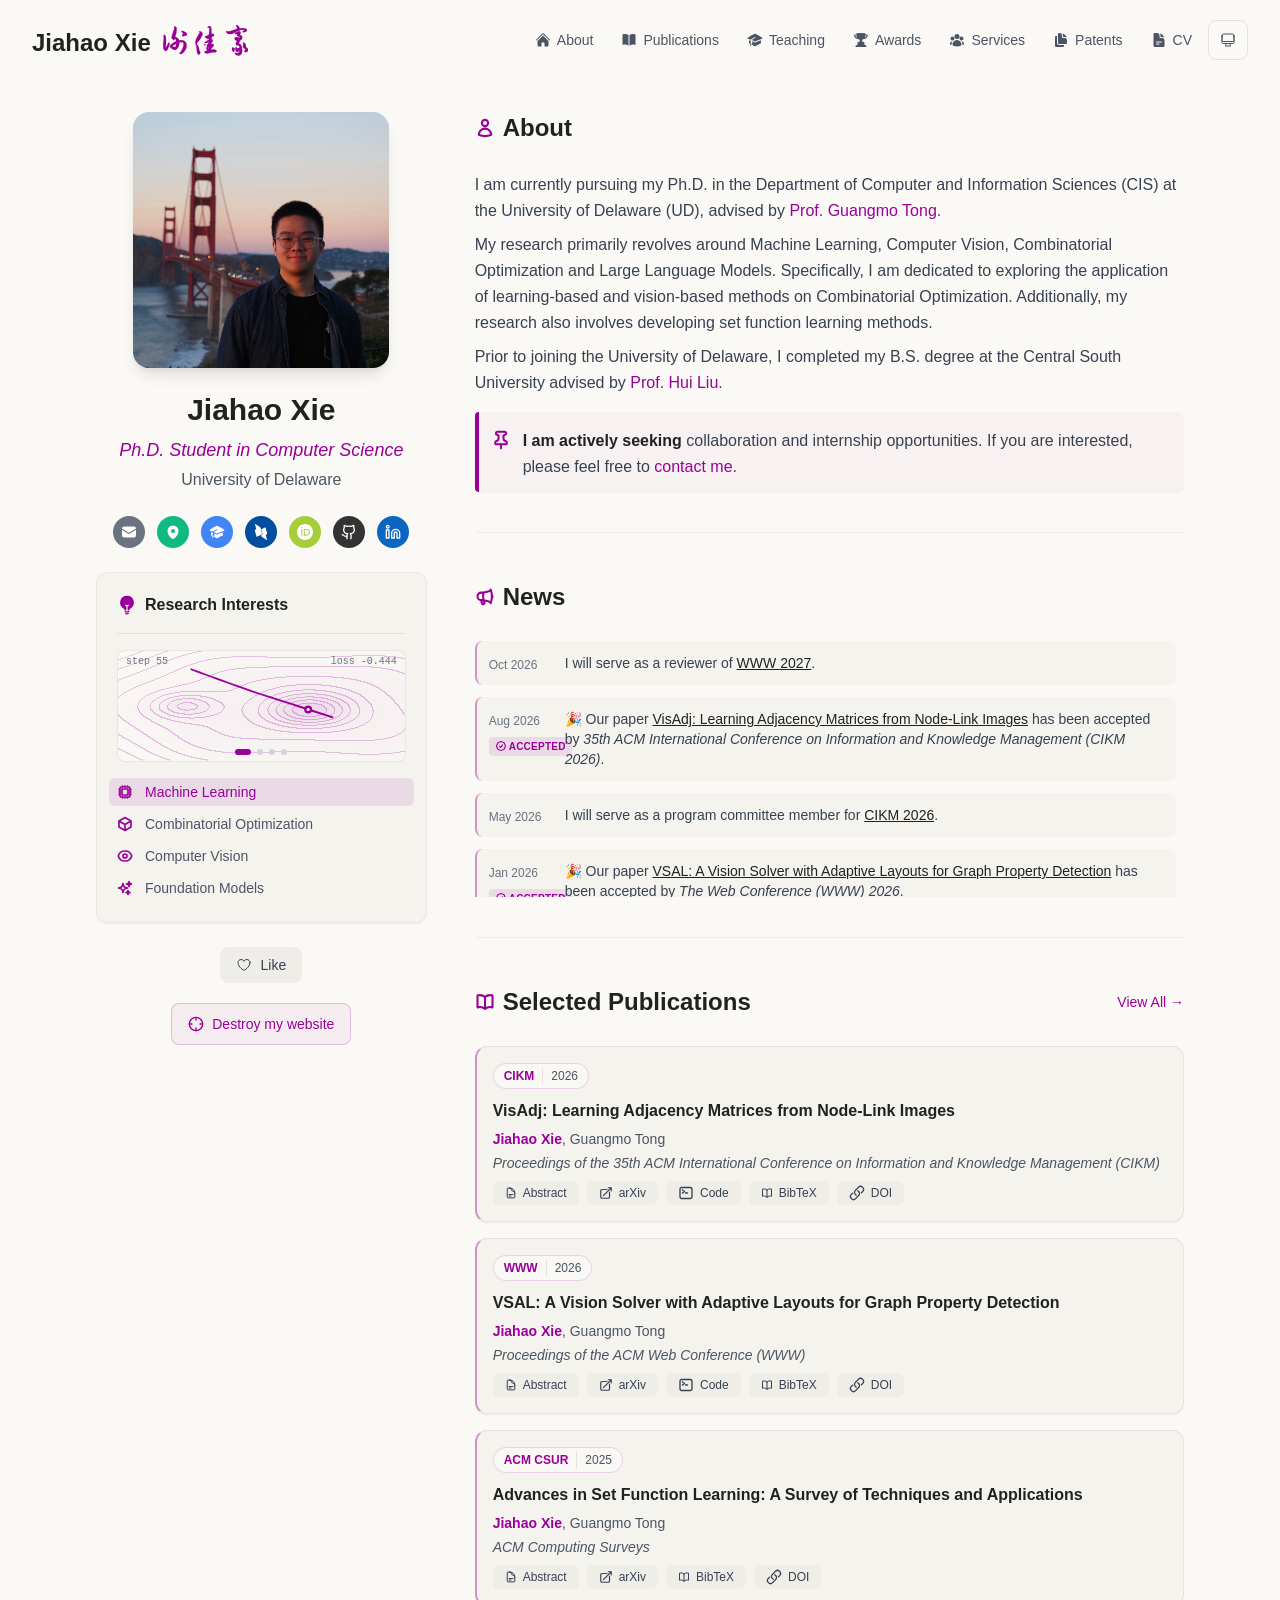
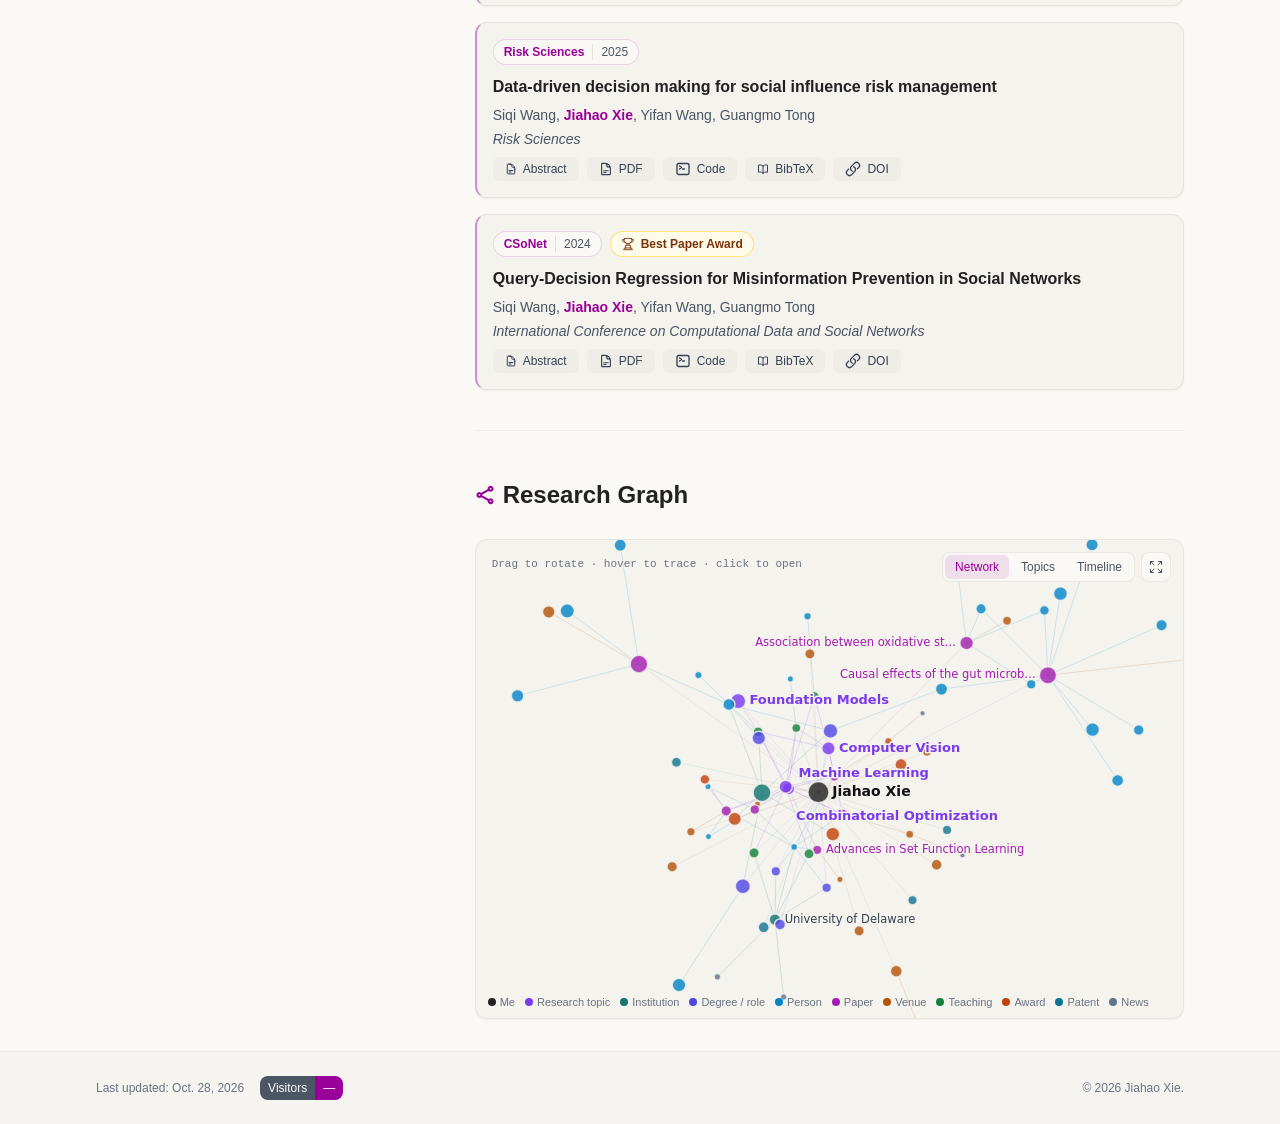
==== index.html @ 603c9975 "update" ====
<!DOCTYPE html><html lang="en" class="scroll-smooth"><head><meta charSet="utf-8"/><meta name="viewport" content="width=device-width, initial-scale=1"/><link rel="preload" as="image" href="/bio.jpg"/><link rel="stylesheet" href="/_next/static/css/4171fbb0363e6dc5.css" data-precedence="next"/><link rel="stylesheet" href="/_next/static/css/cbfaf1792b3c9763.css" data-precedence="next"/><link rel="preload" as="script" fetchPriority="low" href="/_next/static/chunks/webpack-ace217b8013b33b3.js"/><script src="/_next/static/chunks/4bd1b696-d585622265be8341.js" async=""></script><script src="/_next/static/chunks/684-a1ae57e500953325.js" async=""></script><script src="/_next/static/chunks/main-app-8b96de4b9fb95d89.js" async=""></script><script src="/_next/static/chunks/991-71890cd90836cbbb.js" async=""></script><script src="/_next/static/chunks/874-6cc630662f3664af.js" async=""></script><script src="/_next/static/chunks/777-ca48cf9ccd663388.js" async=""></script><script src="/_next/static/chunks/app/layout-9907496c5f8e2b9a.js" async=""></script><script src="/_next/static/chunks/app/not-found-67eab7ec37a8fc85.js" async=""></script><script src="/_next/static/chunks/5-47450757289d733f.js" async=""></script><script src="/_next/static/chunks/861-e723d4d54c29d78f.js" async=""></script><script src="/_next/static/chunks/601-12b6847bfbfdf55c.js" async=""></script><script src="/_next/static/chunks/app/page-dbcf76a3cf25256a.js" async=""></script><link rel="icon" href="/favicon.png" type="image/svg+xml"/><link rel="dns-prefetch" href="https://google-fonts.jialeliu.com"/><link rel="preconnect" href="https://google-fonts.jialeliu.com" crossorigin=""/><link rel="preload" as="style" href="https://google-fonts.jialeliu.com/css2?family=Inter:wght@300;400;500;600;700&amp;family=Crimson+Text:ital,wght@0,400;0,600;1,400&amp;display=swap"/><link rel="stylesheet" href="https://fonts.googleapis.com/css2?family=Liu+Jian+Mao+Cao&amp;display=swap"/><link rel="stylesheet" id="gfonts-css" href="https://google-fonts.jialeliu.com/css2?family=Inter:wght@300;400;500;600;700&amp;family=Crimson+Text:ital,wght@0,400;0,600;1,400&amp;display=swap" media="print"/><script>
              (function(){
                var l = document.getElementById('gfonts-css');
                if (!l) return;
                if (l.media !== 'all') {
                  l.addEventListener('load', function(){ try { l.media = 'all'; } catch(e){} });
                }
              })();
            </script><noscript><link rel="stylesheet" href="https://google-fonts.jialeliu.com/css2?family=Inter:wght@300;400;500;600;700&amp;family=Crimson+Text:ital,wght@0,400;0,600;1,400&amp;display=swap"/></noscript><script>
              try {
                const theme = localStorage.getItem('theme-storage');
                const parsed = theme ? JSON.parse(theme) : null;
                const setting = parsed?.state?.theme || 'system';
                const prefersDark = typeof window !== 'undefined' && window.matchMedia && window.matchMedia('(prefers-color-scheme: dark)').matches;
                const effective = setting === 'dark' ? 'dark' : (setting === 'light' ? 'light' : (prefersDark ? 'dark' : 'light'));
                var root = document.documentElement;
                root.classList.add(effective);
                root.setAttribute('data-theme', effective);
              } catch (e) {
                var root = document.documentElement;
                root.classList.add('light');
                root.setAttribute('data-theme', 'light');
              }
            </script><title>Jiahao Xie</title><meta name="description" content="PhD student at the University of Delaware."/><meta name="author" content="Jiahao Xie"/><meta name="keywords" content="Jiahao Xie,PhD,Research,University of Delaware"/><meta name="creator" content="Jiahao Xie"/><meta name="publisher" content="Jiahao Xie"/><meta property="og:title" content="Jiahao Xie"/><meta property="og:description" content="PhD student at the University of Delaware."/><meta property="og:site_name" content="Jiahao Xie&#x27;s Academic Website"/><meta property="og:locale" content="en_US"/><meta property="og:type" content="website"/><meta name="twitter:card" content="summary"/><meta name="twitter:title" content="Jiahao Xie"/><meta name="twitter:description" content="PhD student at the University of Delaware."/><link rel="icon" href="/favicon.png"/><script>document.querySelectorAll('body link[rel="icon"], body link[rel="apple-touch-icon"]').forEach(el => document.head.appendChild(el))</script><script src="/_next/static/chunks/polyfills-42372ed130431b0a.js" noModule=""></script></head><body class="font-sans antialiased relative"><div style="visibility:hidden"><div class="side-logos" aria-hidden="true"><div class="side-logo-lane side-logo-lane-left"><div class="side-logo-sprite" title="OpenAI" data-monochrome="true" style="left:clamp(1.125rem, 22%, calc(100% - 1.125rem));width:26px;height:26px;--logo-tilt:-5deg;animation-duration:52s;animation-delay:0s"><img alt="" draggable="false" loading="lazy" width="26" height="26" decoding="async" data-nimg="1" class="side-logo-image" style="color:transparent" src="/logos/ai/openai.svg"/></div><div class="side-logo-sprite" title="Claude" style="left:clamp(1.125rem, 49%, calc(100% - 1.125rem));width:27px;height:27px;--logo-tilt:4deg;animation-duration:52s;animation-delay:-8.666666666666666s"><img alt="" draggable="false" loading="lazy" width="27" height="27" decoding="async" data-nimg="1" class="side-logo-image" style="color:transparent" src="/logos/ai/claude.svg"/></div><div class="side-logo-sprite" title="Google Gemini" style="left:clamp(1.125rem, 76%, calc(100% - 1.125rem));width:28px;height:28px;--logo-tilt:-4deg;animation-duration:52s;animation-delay:-17.333333333333332s"><img alt="" draggable="false" loading="lazy" width="28" height="28" decoding="async" data-nimg="1" class="side-logo-image" style="color:transparent" src="/logos/ai/gemini.svg"/></div><div class="side-logo-sprite" title="DeepSeek" style="left:clamp(1.125rem, 46%, calc(100% - 1.125rem));width:26px;height:26px;--logo-tilt:5deg;animation-duration:52s;animation-delay:-26s"><img alt="" draggable="false" loading="lazy" width="26" height="26" decoding="async" data-nimg="1" class="side-logo-image" style="color:transparent" src="/logos/ai/deepseek.svg"/></div><div class="side-logo-sprite" title="Hugging Face" style="left:clamp(1.125rem, 73%, calc(100% - 1.125rem));width:27px;height:27px;--logo-tilt:-5deg;animation-duration:52s;animation-delay:-34.666666666666664s"><img alt="" draggable="false" loading="lazy" width="27" height="27" decoding="async" data-nimg="1" class="side-logo-image" style="color:transparent" src="/logos/ai/huggingface.svg"/></div><div class="side-logo-sprite" title="PyTorch" style="left:clamp(1.125rem, 43%, calc(100% - 1.125rem));width:28px;height:28px;--logo-tilt:4deg;animation-duration:52s;animation-delay:-43.333333333333336s"><img alt="" draggable="false" loading="lazy" width="28" height="28" decoding="async" data-nimg="1" class="side-logo-image" style="color:transparent" src="/logos/ai/pytorch.svg"/></div></div><div class="side-logo-lane side-logo-lane-right"><div class="side-logo-sprite" title="Google DeepMind" style="left:clamp(1.125rem, 39%, calc(100% - 1.125rem));width:26px;height:26px;--logo-tilt:-5deg;animation-duration:52s;animation-delay:-4s"><img alt="" draggable="false" loading="lazy" width="26" height="26" decoding="async" data-nimg="1" class="side-logo-image" style="color:transparent" src="/logos/ai/deepmind.svg"/></div><div class="side-logo-sprite" title="NVIDIA" style="left:clamp(1.125rem, 66%, calc(100% - 1.125rem));width:27px;height:27px;--logo-tilt:4deg;animation-duration:52s;animation-delay:-12.666666666666666s"><img alt="" draggable="false" loading="lazy" width="27" height="27" decoding="async" data-nimg="1" class="side-logo-image" style="color:transparent" src="/logos/ai/nvidia.svg"/></div><div class="side-logo-sprite" title="Meta" style="left:clamp(1.125rem, 36%, calc(100% - 1.125rem));width:28px;height:28px;--logo-tilt:-4deg;animation-duration:52s;animation-delay:-21.333333333333332s"><img alt="" draggable="false" loading="lazy" width="28" height="28" decoding="async" data-nimg="1" class="side-logo-image" style="color:transparent" src="/logos/ai/meta.svg"/></div><div class="side-logo-sprite" title="Microsoft Copilot" style="left:clamp(1.125rem, 63%, calc(100% - 1.125rem));width:26px;height:26px;--logo-tilt:5deg;animation-duration:52s;animation-delay:-30s"><img alt="" draggable="false" loading="lazy" width="26" height="26" decoding="async" data-nimg="1" class="side-logo-image" style="color:transparent" src="/logos/ai/copilot.svg"/></div><div class="side-logo-sprite" title="Qwen" style="left:clamp(1.125rem, 33%, calc(100% - 1.125rem));width:27px;height:27px;--logo-tilt:-5deg;animation-duration:52s;animation-delay:-38.666666666666664s"><img alt="" draggable="false" loading="lazy" width="27" height="27" decoding="async" data-nimg="1" class="side-logo-image" style="color:transparent" src="/logos/ai/qwen.svg"/></div><div class="side-logo-sprite" title="TensorFlow" style="left:clamp(1.125rem, 60%, calc(100% - 1.125rem));width:28px;height:28px;--logo-tilt:4deg;animation-duration:52s;animation-delay:-47.333333333333336s"><img alt="" draggable="false" loading="lazy" width="28" height="28" decoding="async" data-nimg="1" class="side-logo-image" style="color:transparent" src="/logos/ai/tensorflow.svg"/></div></div></div><div class="relative z-10"><nav class="fixed top-0 left-0 right-0 z-50" data-headlessui-state=""><div class="transition-all duration-300 ease-out bg-transparent" style="transform:translateY(-100px)"><div class="max-w-7xl mx-auto px-4 sm:px-6 lg:px-8"><div class="flex justify-between items-center h-16 lg:h-20"><div class="flex-shrink-0" tabindex="0"><a class="text-xl lg:text-2xl font-sans font-semibold text-primary hover:text-accent transition-colors duration-200 flex items-baseline gap-2" href="/"><span>Jiahao Xie</span><span class="font-calligraphy text-2xl lg:text-3xl text-accent">谢佳豪</span></a></div><div class="hidden lg:block"><div class="ml-10 flex items-center space-x-1"><div class="flex items-center space-x-1"><a class="relative flex items-center gap-1.5 px-3 py-2 text-sm font-medium transition-all duration-200 rounded hover:bg-accent/10 hover:shadow-sm text-primary" href="/"><svg xmlns="http://www.w3.org/2000/svg" viewBox="0 0 24 24" fill="currentColor" aria-hidden="true" data-slot="icon" class="h-4 w-4 shrink-0"><path d="M11.47 3.841a.75.75 0 0 1 1.06 0l8.69 8.69a.75.75 0 1 0 1.06-1.061l-8.689-8.69a2.25 2.25 0 0 0-3.182 0l-8.69 8.69a.75.75 0 1 0 1.061 1.06l8.69-8.689Z"></path><path d="m12 5.432 8.159 8.159c.03.03.06.058.091.086v6.198c0 1.035-.84 1.875-1.875 1.875H15a.75.75 0 0 1-.75-.75v-4.5a.75.75 0 0 0-.75-.75h-3a.75.75 0 0 0-.75.75V21a.75.75 0 0 1-.75.75H5.625a1.875 1.875 0 0 1-1.875-1.875v-6.198a2.29 2.29 0 0 0 .091-.086L12 5.432Z"></path></svg><span class="relative z-10">About</span><div class="absolute inset-0 bg-accent/10 rounded-lg"></div></a><a class="relative flex items-center gap-1.5 px-3 py-2 text-sm font-medium transition-all duration-200 rounded hover:bg-accent/10 hover:shadow-sm text-neutral-600 hover:text-primary" href="/publications/"><svg xmlns="http://www.w3.org/2000/svg" viewBox="0 0 24 24" fill="currentColor" aria-hidden="true" data-slot="icon" class="h-4 w-4 shrink-0"><path d="M11.25 4.533A9.707 9.707 0 0 0 6 3a9.735 9.735 0 0 0-3.25.555.75.75 0 0 0-.5.707v14.25a.75.75 0 0 0 1 .707A8.237 8.237 0 0 1 6 18.75c1.995 0 3.823.707 5.25 1.886V4.533ZM12.75 20.636A8.214 8.214 0 0 1 18 18.75c.966 0 1.89.166 2.75.47a.75.75 0 0 0 1-.708V4.262a.75.75 0 0 0-.5-.707A9.735 9.735 0 0 0 18 3a9.707 9.707 0 0 0-5.25 1.533v16.103Z"></path></svg><span class="relative z-10">Publications</span></a><a class="relative flex items-center gap-1.5 px-3 py-2 text-sm font-medium transition-all duration-200 rounded hover:bg-accent/10 hover:shadow-sm text-neutral-600 hover:text-primary" href="/teaching/"><svg xmlns="http://www.w3.org/2000/svg" viewBox="0 0 24 24" fill="currentColor" aria-hidden="true" data-slot="icon" class="h-4 w-4 shrink-0"><path d="M11.7 2.805a.75.75 0 0 1 .6 0A60.65 60.65 0 0 1 22.83 8.72a.75.75 0 0 1-.231 1.337 49.948 49.948 0 0 0-9.902 3.912l-.003.002c-.114.06-.227.119-.34.18a.75.75 0 0 1-.707 0A50.88 50.88 0 0 0 7.5 12.173v-.224c0-.131.067-.248.172-.311a54.615 54.615 0 0 1 4.653-2.52.75.75 0 0 0-.65-1.352 56.123 56.123 0 0 0-4.78 2.589 1.858 1.858 0 0 0-.859 1.228 49.803 49.803 0 0 0-4.634-1.527.75.75 0 0 1-.231-1.337A60.653 60.653 0 0 1 11.7 2.805Z"></path><path d="M13.06 15.473a48.45 48.45 0 0 1 7.666-3.282c.134 1.414.22 2.843.255 4.284a.75.75 0 0 1-.46.711 47.87 47.87 0 0 0-8.105 4.342.75.75 0 0 1-.832 0 47.87 47.87 0 0 0-8.104-4.342.75.75 0 0 1-.461-.71c.035-1.442.121-2.87.255-4.286.921.304 1.83.634 2.726.99v1.27a1.5 1.5 0 0 0-.14 2.508c-.09.38-.222.753-.397 1.11.452.213.901.434 1.346.66a6.727 6.727 0 0 0 .551-1.607 1.5 1.5 0 0 0 .14-2.67v-.645a48.549 48.549 0 0 1 3.44 1.667 2.25 2.25 0 0 0 2.12 0Z"></path><path d="M4.462 19.462c.42-.419.753-.89 1-1.395.453.214.902.435 1.347.662a6.742 6.742 0 0 1-1.286 1.794.75.75 0 0 1-1.06-1.06Z"></path></svg><span class="relative z-10">Teaching</span></a><a class="relative flex items-center gap-1.5 px-3 py-2 text-sm font-medium transition-all duration-200 rounded hover:bg-accent/10 hover:shadow-sm text-neutral-600 hover:text-primary" href="/awards/"><svg xmlns="http://www.w3.org/2000/svg" viewBox="0 0 24 24" fill="currentColor" aria-hidden="true" data-slot="icon" class="h-4 w-4 shrink-0"><path fill-rule="evenodd" d="M5.166 2.621v.858c-1.035.148-2.059.33-3.071.543a.75.75 0 0 0-.584.859 6.753 6.753 0 0 0 6.138 5.6 6.73 6.73 0 0 0 2.743 1.346A6.707 6.707 0 0 1 9.279 15H8.54c-1.036 0-1.875.84-1.875 1.875V19.5h-.75a2.25 2.25 0 0 0-2.25 2.25c0 .414.336.75.75.75h15a.75.75 0 0 0 .75-.75 2.25 2.25 0 0 0-2.25-2.25h-.75v-2.625c0-1.036-.84-1.875-1.875-1.875h-.739a6.706 6.706 0 0 1-1.112-3.173 6.73 6.73 0 0 0 2.743-1.347 6.753 6.753 0 0 0 6.139-5.6.75.75 0 0 0-.585-.858 47.077 47.077 0 0 0-3.07-.543V2.62a.75.75 0 0 0-.658-.744 49.22 49.22 0 0 0-6.093-.377c-2.063 0-4.096.128-6.093.377a.75.75 0 0 0-.657.744Zm0 2.629c0 1.196.312 2.32.857 3.294A5.266 5.266 0 0 1 3.16 5.337a45.6 45.6 0 0 1 2.006-.343v.256Zm13.5 0v-.256c.674.1 1.343.214 2.006.343a5.265 5.265 0 0 1-2.863 3.207 6.72 6.72 0 0 0 .857-3.294Z" clip-rule="evenodd"></path></svg><span class="relative z-10">Awards</span></a><a class="relative flex items-center gap-1.5 px-3 py-2 text-sm font-medium transition-all duration-200 rounded hover:bg-accent/10 hover:shadow-sm text-neutral-600 hover:text-primary" href="/services/"><svg xmlns="http://www.w3.org/2000/svg" viewBox="0 0 24 24" fill="currentColor" aria-hidden="true" data-slot="icon" class="h-4 w-4 shrink-0"><path fill-rule="evenodd" d="M8.25 6.75a3.75 3.75 0 1 1 7.5 0 3.75 3.75 0 0 1-7.5 0ZM15.75 9.75a3 3 0 1 1 6 0 3 3 0 0 1-6 0ZM2.25 9.75a3 3 0 1 1 6 0 3 3 0 0 1-6 0ZM6.31 15.117A6.745 6.745 0 0 1 12 12a6.745 6.745 0 0 1 6.709 7.498.75.75 0 0 1-.372.568A12.696 12.696 0 0 1 12 21.75c-2.305 0-4.47-.612-6.337-1.684a.75.75 0 0 1-.372-.568 6.787 6.787 0 0 1 1.019-4.38Z" clip-rule="evenodd"></path><path d="M5.082 14.254a8.287 8.287 0 0 0-1.308 5.135 9.687 9.687 0 0 1-1.764-.44l-.115-.04a.563.563 0 0 1-.373-.487l-.01-.121a3.75 3.75 0 0 1 3.57-4.047ZM20.226 19.389a8.287 8.287 0 0 0-1.308-5.135 3.75 3.75 0 0 1 3.57 4.047l-.01.121a.563.563 0 0 1-.373.486l-.115.04c-.567.2-1.156.349-1.764.441Z"></path></svg><span class="relative z-10">Services</span></a><a class="relative flex items-center gap-1.5 px-3 py-2 text-sm font-medium transition-all duration-200 rounded hover:bg-accent/10 hover:shadow-sm text-neutral-600 hover:text-primary" href="/patents/"><svg xmlns="http://www.w3.org/2000/svg" viewBox="0 0 24 24" fill="currentColor" aria-hidden="true" data-slot="icon" class="h-4 w-4 shrink-0"><path d="M7.5 3.375c0-1.036.84-1.875 1.875-1.875h.375a3.75 3.75 0 0 1 3.75 3.75v1.875C13.5 8.161 14.34 9 15.375 9h1.875A3.75 3.75 0 0 1 21 12.75v3.375C21 17.16 20.16 18 19.125 18h-9.75A1.875 1.875 0 0 1 7.5 16.125V3.375Z"></path><path d="M15 5.25a5.23 5.23 0 0 0-1.279-3.434 9.768 9.768 0 0 1 6.963 6.963A5.23 5.23 0 0 0 17.25 7.5h-1.875A.375.375 0 0 1 15 7.125V5.25ZM4.875 6H6v10.125A3.375 3.375 0 0 0 9.375 19.5H16.5v1.125c0 1.035-.84 1.875-1.875 1.875h-9.75A1.875 1.875 0 0 1 3 20.625V7.875C3 6.839 3.84 6 4.875 6Z"></path></svg><span class="relative z-10">Patents</span></a><a class="relative flex items-center gap-1.5 px-3 py-2 text-sm font-medium transition-all duration-200 rounded hover:bg-accent/10 hover:shadow-sm text-neutral-600 hover:text-primary" href="/cv/"><svg xmlns="http://www.w3.org/2000/svg" viewBox="0 0 24 24" fill="currentColor" aria-hidden="true" data-slot="icon" class="h-4 w-4 shrink-0"><path fill-rule="evenodd" d="M5.625 1.5c-1.036 0-1.875.84-1.875 1.875v17.25c0 1.035.84 1.875 1.875 1.875h12.75c1.035 0 1.875-.84 1.875-1.875V12.75A3.75 3.75 0 0 0 16.5 9h-1.875a1.875 1.875 0 0 1-1.875-1.875V5.25A3.75 3.75 0 0 0 9 1.5H5.625ZM7.5 15a.75.75 0 0 1 .75-.75h7.5a.75.75 0 0 1 0 1.5h-7.5A.75.75 0 0 1 7.5 15Zm.75 2.25a.75.75 0 0 0 0 1.5H12a.75.75 0 0 0 0-1.5H8.25Z" clip-rule="evenodd"></path><path d="M12.971 1.816A5.23 5.23 0 0 1 14.25 5.25v1.875c0 .207.168.375.375.375H16.5a5.23 5.23 0 0 1 3.434 1.279 9.768 9.768 0 0 0-6.963-6.963Z"></path></svg><span class="relative z-10">CV</span></a></div><div class="flex items-center justify-center w-10 h-10 rounded-lg border border-neutral-200 dark:border-[rgba(148,163,184,0.24)] bg-background dark:bg-neutral-800"><div class="w-4 h-4 rounded-full bg-neutral-300 animate-pulse"></div></div></div></div><div class="lg:hidden flex items-center space-x-2"><div class="flex items-center justify-center w-10 h-10 rounded-lg border border-neutral-200 dark:border-[rgba(148,163,184,0.24)] bg-background dark:bg-neutral-800"><div class="w-4 h-4 rounded-full bg-neutral-300 animate-pulse"></div></div><button class="inline-flex items-center justify-center p-2 rounded-md text-neutral-600 hover:text-primary hover:bg-neutral-100 dark:hover:bg-neutral-800 focus:outline-none focus:ring-2 focus:ring-inset focus:ring-accent transition-colors duration-200" id="headlessui-disclosure-button-«R1e9lb»" type="button" aria-expanded="false" data-headlessui-state=""><span class="sr-only">Open main menu</span><div><svg xmlns="http://www.w3.org/2000/svg" fill="none" viewBox="0 0 24 24" stroke-width="1.5" stroke="currentColor" aria-hidden="true" data-slot="icon" class="block h-6 w-6"><path stroke-linecap="round" stroke-linejoin="round" d="M3.75 6.75h16.5M3.75 12h16.5m-16.5 5.25h16.5"></path></svg></div></button></div></div></div></div></nav><main class="min-h-screen pt-16 lg:pt-20"><div class="max-w-6xl mx-auto px-4 sm:px-6 lg:px-8 py-8 bg-background min-h-screen"><div class="grid grid-cols-1 lg:grid-cols-3 gap-12"><div class="lg:col-span-1"><div class="sticky top-8" style="opacity:0;transform:translateY(20px)"><div class="w-64 h-64 mx-auto mb-6 rounded-2xl overflow-hidden shadow-lg hover:shadow-xl transition-all duration-200 hover:scale-105"><img alt="Jiahao Xie" width="256" height="256" decoding="async" data-nimg="1" class="w-full h-full object-cover object-[32%_center]" style="color:transparent" src="/bio.jpg"/></div><div class="text-center mb-6"><h1 class="text-3xl font-sans font-semibold text-primary mb-2">Jiahao Xie</h1><p class="text-lg text-accent font-normal italic mb-1">Ph.D. Student in Computer Science</p><p class="text-neutral-600 mb-2">University of Delaware</p></div><div class="flex flex-wrap justify-center gap-2.5 lg:gap-2 xl:gap-3 mb-6 relative"><div class="relative"><button class="flex items-center justify-center w-8 h-8 rounded-full bg-[#6B7280] text-white hover:opacity-90 transition-opacity duration-200 flex-shrink-0" aria-label="Email"><svg xmlns="http://www.w3.org/2000/svg" viewBox="0 0 24 24" fill="currentColor" aria-hidden="true" data-slot="icon" class="h-4 w-4"><path d="M1.5 8.67v8.58a3 3 0 0 0 3 3h15a3 3 0 0 0 3-3V8.67l-8.928 5.493a3 3 0 0 1-3.144 0L1.5 8.67Z"></path><path d="M22.5 6.908V6.75a3 3 0 0 0-3-3h-15a3 3 0 0 0-3 3v.158l9.714 5.978a1.5 1.5 0 0 0 1.572 0L22.5 6.908Z"></path></svg></button></div><div class="relative"><button class="flex items-center justify-center w-8 h-8 rounded-full bg-[#10B981] text-white hover:opacity-90 transition-opacity duration-200 flex-shrink-0" aria-label="Location"><svg xmlns="http://www.w3.org/2000/svg" viewBox="0 0 24 24" fill="currentColor" aria-hidden="true" data-slot="icon" class="h-4 w-4"><path fill-rule="evenodd" d="m11.54 22.351.07.04.028.016a.76.76 0 0 0 .723 0l.028-.015.071-.041a16.975 16.975 0 0 0 1.144-.742 19.58 19.58 0 0 0 2.683-2.282c1.944-1.99 3.963-4.98 3.963-8.827a8.25 8.25 0 0 0-16.5 0c0 3.846 2.02 6.837 3.963 8.827a19.58 19.58 0 0 0 2.682 2.282 16.975 16.975 0 0 0 1.145.742ZM12 13.5a3 3 0 1 0 0-6 3 3 0 0 0 0 6Z" clip-rule="evenodd"></path></svg></button></div><a href="https://scholar.google.com/citations?user=xi2_eIcAAAAJ&amp;hl=en" target="_blank" rel="noopener noreferrer" class="flex items-center justify-center w-8 h-8 rounded-full bg-[#4285F4] text-white hover:opacity-90 transition-opacity duration-200 flex-shrink-0" aria-label="Google Scholar" title="Google Scholar"><svg xmlns="http://www.w3.org/2000/svg" viewBox="0 0 24 24" fill="currentColor" aria-hidden="true" data-slot="icon" class="h-4 w-4"><path d="M11.7 2.805a.75.75 0 0 1 .6 0A60.65 60.65 0 0 1 22.83 8.72a.75.75 0 0 1-.231 1.337 49.948 49.948 0 0 0-9.902 3.912l-.003.002c-.114.06-.227.119-.34.18a.75.75 0 0 1-.707 0A50.88 50.88 0 0 0 7.5 12.173v-.224c0-.131.067-.248.172-.311a54.615 54.615 0 0 1 4.653-2.52.75.75 0 0 0-.65-1.352 56.123 56.123 0 0 0-4.78 2.589 1.858 1.858 0 0 0-.859 1.228 49.803 49.803 0 0 0-4.634-1.527.75.75 0 0 1-.231-1.337A60.653 60.653 0 0 1 11.7 2.805Z"></path><path d="M13.06 15.473a48.45 48.45 0 0 1 7.666-3.282c.134 1.414.22 2.843.255 4.284a.75.75 0 0 1-.46.711 47.87 47.87 0 0 0-8.105 4.342.75.75 0 0 1-.832 0 47.87 47.87 0 0 0-8.104-4.342.75.75 0 0 1-.461-.71c.035-1.442.121-2.87.255-4.286.921.304 1.83.634 2.726.99v1.27a1.5 1.5 0 0 0-.14 2.508c-.09.38-.222.753-.397 1.11.452.213.901.434 1.346.66a6.727 6.727 0 0 0 .551-1.607 1.5 1.5 0 0 0 .14-2.67v-.645a48.549 48.549 0 0 1 3.44 1.667 2.25 2.25 0 0 0 2.12 0Z"></path><path d="M4.462 19.462c.42-.419.753-.89 1-1.395.453.214.902.435 1.347.662a6.742 6.742 0 0 1-1.286 1.794.75.75 0 0 1-1.06-1.06Z"></path></svg></a><a href="https://dblp.org/pid/217/4325-8.html" target="_blank" rel="noopener noreferrer" class="flex items-center justify-center w-8 h-8 rounded-full bg-[#004F9F] text-white hover:opacity-90 transition-opacity duration-200 flex-shrink-0" aria-label="DBLP" title="DBLP"><svg viewBox="0 0 24 24" fill="currentColor" class="h-4 w-4" aria-hidden="true"><path d="M3.075.002c-.096.013-.154.092-.094.31L4.97 7.73 3.1 8.6s-.56.26-.4.85l2.45 9.159s.16.59.72.33l6.169-2.869 1.3-.61s.52-.24.42-.79l-.01-.06-1.13-4.22-.658-2.45-.672-2.49v-.04s-.16-.59-.84-1L3.5.141s-.265-.16-.425-.139zM18.324 5.03a.724.724 0 0 0-.193.06l-5.602 2.6.862 3.2 1.09 4.08.01.06c.05.47-.411.79-.411.79l-1.88.87.5 1.89.04.1c.07.17.28.6.81.91l6.95 4.269s.68.41.52-.17l-1.981-7.4 1.861-.86s.56-.26.4-.85L18.85 5.42s-.116-.452-.526-.39z"></path></svg></a><a href="https://orcid.org/0009-0002-8716-6566" target="_blank" rel="noopener noreferrer" class="flex items-center justify-center w-8 h-8 rounded-full bg-[#A6CE39] text-white hover:opacity-90 transition-opacity duration-200 flex-shrink-0" aria-label="ORCID" title="ORCID"><svg viewBox="0 0 24 24" fill="currentColor" class="h-4 w-4" xmlns="http://www.w3.org/2000/svg"><path d="M12 0C5.372 0 0 5.372 0 12s5.372 12 12 12 12-5.372 12-12S18.628 0 12 0zM7.369 4.378c.525 0 .947.431.947.947s-.422.947-.947.947a.95.95 0 0 1-.947-.947c0-.525.422-.947.947-.947zm-.722 3.038h1.444v10.041H6.647V7.416zm3.562 0h3.9c3.712 0 5.344 2.653 5.344 5.025 0 2.578-2.016 5.025-5.325 5.025h-3.919V7.416zm1.444 1.303v7.444h2.297c3.272 0 4.022-2.484 4.022-3.722 0-2.016-1.284-3.722-4.097-3.722h-2.222z"></path></svg></a><a href="https://github.com/Jiahao-Xie-86" target="_blank" rel="noopener noreferrer" class="flex items-center justify-center w-8 h-8 rounded-full bg-[#333333] dark:bg-[#24292e] text-white hover:opacity-90 transition-opacity duration-200 flex-shrink-0" aria-label="GitHub" title="GitHub"><svg xmlns="http://www.w3.org/2000/svg" width="24" height="24" viewBox="0 0 24 24" fill="none" stroke="currentColor" stroke-width="2" stroke-linecap="round" stroke-linejoin="round" class="lucide lucide-github h-4 w-4" aria-hidden="true"><path d="M15 22v-4a4.8 4.8 0 0 0-1-3.5c3 0 6-2 6-5.5.08-1.25-.27-2.48-1-3.5.28-1.15.28-2.35 0-3.5 0 0-1 0-3 1.5-2.64-.5-5.36-.5-8 0C6 2 5 2 5 2c-.3 1.15-.3 2.35 0 3.5A5.403 5.403 0 0 0 4 9c0 3.5 3 5.5 6 5.5-.39.49-.68 1.05-.85 1.65-.17.6-.22 1.23-.15 1.85v4"></path><path d="M9 18c-4.51 2-5-2-7-2"></path></svg></a><a href="https://www.linkedin.com/in/jiahao-xie-124684309/" target="_blank" rel="noopener noreferrer" class="flex items-center justify-center w-8 h-8 rounded-full bg-[#0A66C2] text-white hover:opacity-90 transition-opacity duration-200 flex-shrink-0" aria-label="LinkedIn" title="LinkedIn"><svg xmlns="http://www.w3.org/2000/svg" width="24" height="24" viewBox="0 0 24 24" fill="none" stroke="currentColor" stroke-width="2" stroke-linecap="round" stroke-linejoin="round" class="lucide lucide-linkedin h-4 w-4" aria-hidden="true"><path d="M16 8a6 6 0 0 1 6 6v7h-4v-7a2 2 0 0 0-2-2 2 2 0 0 0-2 2v7h-4v-7a6 6 0 0 1 6-6z"></path><rect width="4" height="12" x="2" y="9"></rect><circle cx="4" cy="4" r="2"></circle></svg></a></div><div class="rounded-xl p-5 mb-6 bg-surface dark:bg-neutral-800/50 shadow-sm border border-neutral-200/60 dark:border-neutral-700/50"><div class="flex items-center gap-2 mb-4"><svg xmlns="http://www.w3.org/2000/svg" viewBox="0 0 24 24" fill="currentColor" aria-hidden="true" data-slot="icon" class="h-5 w-5 text-accent flex-shrink-0"><path d="M12 .75a8.25 8.25 0 0 0-4.135 15.39c.686.398 1.115 1.008 1.134 1.623a.75.75 0 0 0 .577.706c.352.083.71.148 1.074.195.323.041.6-.218.6-.544v-4.661a6.714 6.714 0 0 1-.937-.171.75.75 0 1 1 .374-1.453 5.261 5.261 0 0 0 2.626 0 .75.75 0 1 1 .374 1.452 6.712 6.712 0 0 1-.937.172v4.66c0 .327.277.586.6.545.364-.047.722-.112 1.074-.195a.75.75 0 0 0 .577-.706c.02-.615.448-1.225 1.134-1.623A8.25 8.25 0 0 0 12 .75Z"></path><path fill-rule="evenodd" d="M9.013 19.9a.75.75 0 0 1 .877-.597 11.319 11.319 0 0 0 4.22 0 .75.75 0 1 1 .28 1.473 12.819 12.819 0 0 1-4.78 0 .75.75 0 0 1-.597-.876ZM9.754 22.344a.75.75 0 0 1 .824-.668 13.682 13.682 0 0 0 2.844 0 .75.75 0 1 1 .156 1.492 15.156 15.156 0 0 1-3.156 0 .75.75 0 0 1-.668-.824Z" clip-rule="evenodd"></path></svg><h3 class="font-bold text-primary text-base">Research Interests</h3></div><div class="border-t border-neutral-200 dark:border-neutral-700/70 pt-4"><div class="relative overflow-hidden rounded-lg border border-neutral-200/80 dark:border-neutral-700/60 bg-background h-28 mb-4"><canvas class="absolute inset-0 w-full h-full" aria-hidden="true"></canvas><div class="absolute bottom-1.5 left-1/2 -translate-x-1/2 flex gap-1.5"><button type="button" aria-label="Machine Learning" aria-pressed="true" class="no-hover-scale h-1.5 rounded-full transition-all duration-300 w-4 bg-accent"></button><button type="button" aria-label="Combinatorial Optimization" aria-pressed="false" class="no-hover-scale h-1.5 rounded-full transition-all duration-300 w-1.5 bg-neutral-300 dark:bg-neutral-600 hover:bg-accent/60"></button><button type="button" aria-label="Computer Vision" aria-pressed="false" class="no-hover-scale h-1.5 rounded-full transition-all duration-300 w-1.5 bg-neutral-300 dark:bg-neutral-600 hover:bg-accent/60"></button><button type="button" aria-label="Foundation Models" aria-pressed="false" class="no-hover-scale h-1.5 rounded-full transition-all duration-300 w-1.5 bg-neutral-300 dark:bg-neutral-600 hover:bg-accent/60"></button></div></div><div class="space-y-1"><div data-kg-node="topic:machine-learning" class="flex items-center gap-3 -mx-2 px-2 py-1 rounded-md cursor-pointer transition-colors bg-accent/10"><svg xmlns="http://www.w3.org/2000/svg" fill="none" viewBox="0 0 24 24" stroke-width="2.5" stroke="currentColor" aria-hidden="true" data-slot="icon" class="h-4 w-4 text-accent flex-shrink-0"><path stroke-linecap="round" stroke-linejoin="round" d="M8.25 3v1.5M4.5 8.25H3m18 0h-1.5M4.5 12H3m18 0h-1.5m-15 3.75H3m18 0h-1.5M8.25 19.5V21M12 3v1.5m0 15V21m3.75-18v1.5m0 15V21m-9-1.5h10.5a2.25 2.25 0 0 0 2.25-2.25V6.75a2.25 2.25 0 0 0-2.25-2.25H6.75A2.25 2.25 0 0 0 4.5 6.75v10.5a2.25 2.25 0 0 0 2.25 2.25Zm.75-12h9v9h-9v-9Z"></path></svg><span class="text-sm transition-colors text-accent font-medium">Machine Learning</span></div><div data-kg-node="topic:combinatorial-optimization" class="flex items-center gap-3 -mx-2 px-2 py-1 rounded-md cursor-pointer transition-colors "><svg xmlns="http://www.w3.org/2000/svg" fill="none" viewBox="0 0 24 24" stroke-width="2.5" stroke="currentColor" aria-hidden="true" data-slot="icon" class="h-4 w-4 text-accent flex-shrink-0"><path stroke-linecap="round" stroke-linejoin="round" d="m21 7.5-9-5.25L3 7.5m18 0-9 5.25m9-5.25v9l-9 5.25M3 7.5l9 5.25M3 7.5v9l9 5.25m0-9v9"></path></svg><span class="text-sm transition-colors text-neutral-600 dark:text-neutral-600">Combinatorial Optimization</span></div><div data-kg-node="topic:computer-vision" class="flex items-center gap-3 -mx-2 px-2 py-1 rounded-md cursor-pointer transition-colors "><svg xmlns="http://www.w3.org/2000/svg" fill="none" viewBox="0 0 24 24" stroke-width="2.5" stroke="currentColor" aria-hidden="true" data-slot="icon" class="h-4 w-4 text-accent flex-shrink-0"><path stroke-linecap="round" stroke-linejoin="round" d="M2.036 12.322a1.012 1.012 0 0 1 0-.639C3.423 7.51 7.36 4.5 12 4.5c4.638 0 8.573 3.007 9.963 7.178.07.207.07.431 0 .639C20.577 16.49 16.64 19.5 12 19.5c-4.638 0-8.573-3.007-9.963-7.178Z"></path><path stroke-linecap="round" stroke-linejoin="round" d="M15 12a3 3 0 1 1-6 0 3 3 0 0 1 6 0Z"></path></svg><span class="text-sm transition-colors text-neutral-600 dark:text-neutral-600">Computer Vision</span></div><div data-kg-node="topic:foundation-models" class="flex items-center gap-3 -mx-2 px-2 py-1 rounded-md cursor-pointer transition-colors "><svg xmlns="http://www.w3.org/2000/svg" fill="none" viewBox="0 0 24 24" stroke-width="2.5" stroke="currentColor" aria-hidden="true" data-slot="icon" class="h-4 w-4 text-accent flex-shrink-0"><path stroke-linecap="round" stroke-linejoin="round" d="M9.813 15.904 9 18.75l-.813-2.846a4.5 4.5 0 0 0-3.09-3.09L2.25 12l2.846-.813a4.5 4.5 0 0 0 3.09-3.09L9 5.25l.813 2.846a4.5 4.5 0 0 0 3.09 3.09L15.75 12l-2.846.813a4.5 4.5 0 0 0-3.09 3.09ZM18.259 8.715 18 9.75l-.259-1.035a3.375 3.375 0 0 0-2.455-2.456L14.25 6l1.036-.259a3.375 3.375 0 0 0 2.455-2.456L18 2.25l.259 1.035a3.375 3.375 0 0 0 2.456 2.456L21.75 6l-1.035.259a3.375 3.375 0 0 0-2.456 2.456ZM16.894 20.567 16.5 21.75l-.394-1.183a2.25 2.25 0 0 0-1.423-1.423L13.5 18.75l1.183-.394a2.25 2.25 0 0 0 1.423-1.423l.394-1.183.394 1.183a2.25 2.25 0 0 0 1.423 1.423l1.183.394-1.183.394a2.25 2.25 0 0 0-1.423 1.423Z"></path></svg><span class="text-sm transition-colors text-neutral-600 dark:text-neutral-600">Foundation Models</span></div></div></div></div><div class="flex justify-center"><div class="relative"><button class="flex items-center space-x-2 px-4 py-2 rounded-lg font-medium text-sm transition-all duration-200 bg-neutral-100 dark:bg-neutral-800 text-neutral-700 dark:text-neutral-500 hover:bg-red-50 dark:hover:bg-red-900/20 hover:text-red-600 dark:hover:text-red-400 cursor-pointer" tabindex="0"><svg xmlns="http://www.w3.org/2000/svg" fill="none" viewBox="0 0 24 24" stroke-width="1.5" stroke="currentColor" aria-hidden="true" data-slot="icon" class="h-4 w-4"><path stroke-linecap="round" stroke-linejoin="round" d="M21 8.25c0-2.485-2.099-4.5-4.688-4.5-1.935 0-3.597 1.126-4.312 2.733-.715-1.607-2.377-2.733-4.313-2.733C5.1 3.75 3 5.765 3 8.25c0 7.22 9 12 9 12s9-4.78 9-12Z"></path></svg><span>Like</span></button></div></div><div class="flex justify-center mt-5" data-website-game="true"><button class="inline-flex items-center gap-2 rounded-lg border border-accent/20 bg-accent/5 px-4 py-2.5 text-sm font-medium text-accent transition-colors hover:border-accent/40 hover:bg-accent/10 focus-visible:outline-none focus-visible:ring-2 focus-visible:ring-accent"><svg xmlns="http://www.w3.org/2000/svg" width="24" height="24" viewBox="0 0 24 24" fill="none" stroke="currentColor" stroke-width="2" stroke-linecap="round" stroke-linejoin="round" class="lucide lucide-crosshair h-4 w-4" aria-hidden="true"><circle cx="12" cy="12" r="10"></circle><line x1="22" x2="18" y1="12" y2="12"></line><line x1="6" x2="2" y1="12" y2="12"></line><line x1="12" x2="12" y1="6" y2="2"></line><line x1="12" x2="12" y1="22" y2="18"></line></svg>Destroy my website</button></div></div></div><div class="lg:col-span-2 space-y-8"><section id="about" class="scroll-mt-24 space-y-12"><div class="pb-10 border-b border-neutral-100 dark:border-neutral-800/50" style="opacity:0;transform:translateY(24px)"><h2 class="text-2xl font-sans font-semibold text-primary mb-4 flex items-center gap-2 pb-3"><svg xmlns="http://www.w3.org/2000/svg" fill="none" viewBox="0 0 24 24" stroke-width="2.5" stroke="currentColor" aria-hidden="true" data-slot="icon" class="h-5 w-5 text-accent flex-shrink-0"><path stroke-linecap="round" stroke-linejoin="round" d="M15.75 6a3.75 3.75 0 1 1-7.5 0 3.75 3.75 0 0 1 7.5 0ZM4.501 20.118a7.5 7.5 0 0 1 14.998 0A17.933 17.933 0 0 1 12 21.75c-2.676 0-5.216-.584-7.499-1.632Z"></path></svg>About</h2><div class="text-neutral-700 dark:text-neutral-600 leading-relaxed"><p class="mb-2 last:mb-0">I am currently pursuing my Ph.D. in the Department of Computer and Information Sciences (CIS) at the University of Delaware (UD), advised by <a href="https://www.cis.udel.edu/people/faculty/guangmo-amo-tong/" target="_blank" rel="noopener noreferrer" class="text-accent font-medium transition-all duration-200 rounded hover:bg-accent/10 hover:shadow-sm cursor-pointer" node="[object Object]">Prof. Guangmo Tong</a>.</p>
<p class="mb-2 last:mb-0">My research primarily revolves around Machine Learning, Computer Vision, Combinatorial Optimization and Large Language Models. Specifically, I am dedicated to exploring the application of learning-based and vision-based methods on Combinatorial Optimization. Additionally, my research also involves developing set function learning methods.</p>
<p class="mb-2 last:mb-0">Prior to joining the University of Delaware, I completed my B.S. degree at the Central South University advised by <a href="https://faculty.csu.edu.cn/liuhui2/zh_CN/index.htm" target="_blank" rel="noopener noreferrer" class="text-accent font-medium transition-all duration-200 rounded hover:bg-accent/10 hover:shadow-sm cursor-pointer" node="[object Object]">Prof. Hui Liu</a>.</p>
<blockquote class="relative mt-4 mb-0 rounded-lg bg-accent/[0.03] dark:bg-accent/5 shadow-sm overflow-visible"><div class="absolute left-0 top-0 bottom-0 w-1 bg-accent rounded-l-lg"></div><div class="relative flex pt-4 pb-3 pl-4 pr-4 gap-3 items-start"><svg xmlns="http://www.w3.org/2000/svg" width="24" height="24" viewBox="0 0 24 24" fill="none" stroke="currentColor" stroke-width="2.5" stroke-linecap="round" stroke-linejoin="round" class="lucide lucide-pin w-5 h-5 text-accent flex-shrink-0 mt-0.5" aria-hidden="true"><path d="M12 17v5"></path><path d="M9 10.76a2 2 0 0 1-1.11 1.79l-1.78.9A2 2 0 0 0 5 15.24V16a1 1 0 0 0 1 1h12a1 1 0 0 0 1-1v-.76a2 2 0 0 0-1.11-1.79l-1.78-.9A2 2 0 0 1 15 10.76V7a1 1 0 0 1 1-1 2 2 0 0 0 0-4H8a2 2 0 0 0 0 4 1 1 0 0 1 1 1z"></path></svg><div class="flex-1 text-neutral-700 dark:text-neutral-400 leading-relaxed not-italic">
<p class="mb-2 last:mb-0"><strong class="font-semibold text-primary">I am actively seeking</strong> collaboration and internship opportunities. If you are interested, please feel free to <span class="relative inline"><button type="button" class="text-accent font-medium transition-all duration-200 rounded hover:bg-accent/10 hover:shadow-sm cursor-pointer no-hover-scale">contact me</button></span>.</p>
</div></div></blockquote></div></div><div class="pb-10 border-b border-neutral-100 dark:border-neutral-800/50" style="opacity:0;transform:translateY(24px)"><h2 class="text-2xl font-sans font-semibold text-primary mb-4 flex items-center gap-2 pb-3"><svg xmlns="http://www.w3.org/2000/svg" fill="none" viewBox="0 0 24 24" stroke-width="2.5" stroke="currentColor" aria-hidden="true" data-slot="icon" class="h-5 w-5 text-accent flex-shrink-0"><path stroke-linecap="round" stroke-linejoin="round" d="M10.34 15.84c-.688-.06-1.386-.09-2.09-.09H7.5a4.5 4.5 0 1 1 0-9h.75c.704 0 1.402-.03 2.09-.09m0 9.18c.253.962.584 1.892.985 2.783.247.55.06 1.21-.463 1.511l-.657.38c-.551.318-1.26.117-1.527-.461a20.845 20.845 0 0 1-1.44-4.282m3.102.069a18.03 18.03 0 0 1-.59-4.59c0-1.586.205-3.124.59-4.59m0 9.18a23.848 23.848 0 0 1 8.835 2.535M10.34 6.66a23.847 23.847 0 0 0 8.835-2.535m0 0A23.74 23.74 0 0 0 18.795 3m.38 1.125a23.91 23.91 0 0 1 1.014 5.395m-1.014 8.855c-.118.38-.245.754-.38 1.125m.38-1.125a23.91 23.91 0 0 0 1.014-5.395m0-3.46c.495.413.811 1.035.811 1.73 0 .695-.316 1.317-.811 1.73m0-3.46a24.347 24.347 0 0 1 0 3.46"></path></svg>News</h2><div class="max-h-64 overflow-y-auto pr-2 space-y-3"><div data-kg-node="event:0" class="flex items-start space-x-3 p-3 rounded-lg bg-surface dark:bg-neutral-800/50 hover:shadow-md border-l-2 border-l-accent/40 hover:border-l-4 hover:border-l-accent transition-all duration-300" style="opacity:0;transform:translateY(12px)"><div class="w-16 flex-shrink-0 mt-1 space-y-1.5"><span class="block text-xs text-neutral-500">Oct 2026</span></div><div class="text-sm text-neutral-700 dark:text-neutral-600 [&amp;_a]:text-primary [&amp;_a]:underline [&amp;_a]:transition-colors [&amp;_a]:hover:text-accent"><p>I will serve as a reviewer of <a href="https://www2027.thewebconf.org/">WWW 2027</a>.</p></div></div><div data-kg-node="paper:xie2026visadj" class="flex items-start space-x-3 p-3 rounded-lg bg-surface dark:bg-neutral-800/50 hover:shadow-md border-l-2 border-l-accent/40 hover:border-l-4 hover:border-l-accent transition-all duration-300" style="opacity:0;transform:translateY(12px)"><div class="w-16 flex-shrink-0 mt-1 space-y-1.5"><span class="block text-xs text-neutral-500">Aug 2026</span><span class="inline-flex items-center gap-0.5 px-1.5 py-0.5 rounded text-[10px] font-semibold uppercase tracking-wide bg-accent/10 text-accent"><svg xmlns="http://www.w3.org/2000/svg" fill="none" viewBox="0 0 24 24" stroke-width="2.2" stroke="currentColor" aria-hidden="true" data-slot="icon" class="h-3 w-3"><path stroke-linecap="round" stroke-linejoin="round" d="M9 12.75 11.25 15 15 9.75M21 12c0 1.268-.63 2.39-1.593 3.068a3.745 3.745 0 0 1-1.043 3.296 3.745 3.745 0 0 1-3.296 1.043A3.745 3.745 0 0 1 12 21c-1.268 0-2.39-.63-3.068-1.593a3.746 3.746 0 0 1-3.296-1.043 3.745 3.745 0 0 1-1.043-3.296A3.745 3.745 0 0 1 3 12c0-1.268.63-2.39 1.593-3.068a3.745 3.745 0 0 1 1.043-3.296 3.746 3.746 0 0 1 3.296-1.043A3.746 3.746 0 0 1 12 3c1.268 0 2.39.63 3.068 1.593a3.746 3.746 0 0 1 3.296 1.043 3.746 3.746 0 0 1 1.043 3.296A3.745 3.745 0 0 1 21 12Z"></path></svg>Accepted</span></div><div class="text-sm text-neutral-700 dark:text-neutral-600 [&amp;_a]:text-primary [&amp;_a]:underline [&amp;_a]:transition-colors [&amp;_a]:hover:text-accent"><p>🎉 Our paper <a href="https://arxiv.org/abs/2608.21825">VisAdj: Learning Adjacency Matrices from Node-Link Images</a> has been accepted by <em>35th ACM International Conference on Information and Knowledge Management (CIKM 2026)</em>.</p></div></div><div data-kg-node="event:2" class="flex items-start space-x-3 p-3 rounded-lg bg-surface dark:bg-neutral-800/50 hover:shadow-md border-l-2 border-l-accent/40 hover:border-l-4 hover:border-l-accent transition-all duration-300" style="opacity:0;transform:translateY(12px)"><div class="w-16 flex-shrink-0 mt-1 space-y-1.5"><span class="block text-xs text-neutral-500">May 2026</span></div><div class="text-sm text-neutral-700 dark:text-neutral-600 [&amp;_a]:text-primary [&amp;_a]:underline [&amp;_a]:transition-colors [&amp;_a]:hover:text-accent"><p>I will serve as a program committee member for <a href="https://cikm2026.diag.uniroma1.it/">CIKM 2026</a>.</p></div></div><div data-kg-node="paper:10-1145-3774904-3792224" class="flex items-start space-x-3 p-3 rounded-lg bg-surface dark:bg-neutral-800/50 hover:shadow-md border-l-2 border-l-accent/40 hover:border-l-4 hover:border-l-accent transition-all duration-300" style="opacity:0;transform:translateY(12px)"><div class="w-16 flex-shrink-0 mt-1 space-y-1.5"><span class="block text-xs text-neutral-500">Jan 2026</span><span class="inline-flex items-center gap-0.5 px-1.5 py-0.5 rounded text-[10px] font-semibold uppercase tracking-wide bg-accent/10 text-accent"><svg xmlns="http://www.w3.org/2000/svg" fill="none" viewBox="0 0 24 24" stroke-width="2.2" stroke="currentColor" aria-hidden="true" data-slot="icon" class="h-3 w-3"><path stroke-linecap="round" stroke-linejoin="round" d="M9 12.75 11.25 15 15 9.75M21 12c0 1.268-.63 2.39-1.593 3.068a3.745 3.745 0 0 1-1.043 3.296 3.745 3.745 0 0 1-3.296 1.043A3.745 3.745 0 0 1 12 21c-1.268 0-2.39-.63-3.068-1.593a3.746 3.746 0 0 1-3.296-1.043 3.745 3.745 0 0 1-1.043-3.296A3.745 3.745 0 0 1 3 12c0-1.268.63-2.39 1.593-3.068a3.745 3.745 0 0 1 1.043-3.296 3.746 3.746 0 0 1 3.296-1.043A3.746 3.746 0 0 1 12 3c1.268 0 2.39.63 3.068 1.593a3.746 3.746 0 0 1 3.296 1.043 3.746 3.746 0 0 1 1.043 3.296A3.745 3.745 0 0 1 21 12Z"></path></svg>Accepted</span></div><div class="text-sm text-neutral-700 dark:text-neutral-600 [&amp;_a]:text-primary [&amp;_a]:underline [&amp;_a]:transition-colors [&amp;_a]:hover:text-accent"><p>🎉 Our paper <a href="https://dl.acm.org/doi/10.1145/3774904.3792224">VSAL: A Vision Solver with Adaptive Layouts for Graph Property Detection</a> has been accepted by <em>The Web Conference (WWW) 2026</em>.</p></div></div><div data-kg-node="event:4" class="flex items-start space-x-3 p-3 rounded-lg bg-surface dark:bg-neutral-800/50 hover:shadow-md border-l-2 border-l-accent/40 hover:border-l-4 hover:border-l-accent transition-all duration-300" style="opacity:0;transform:translateY(12px)"><div class="w-16 flex-shrink-0 mt-1 space-y-1.5"><span class="block text-xs text-neutral-500">Jul 2025</span></div><div class="text-sm text-neutral-700 dark:text-neutral-600 [&amp;_a]:text-primary [&amp;_a]:underline [&amp;_a]:transition-colors [&amp;_a]:hover:text-accent"><p>I will serve as a reviewer of <a href="https://cis.ieee.org/publications/t-neural-networks-and-learning-systems">IEEE TNNLS</a>.</p></div></div><div data-kg-node="event:5" class="flex items-start space-x-3 p-3 rounded-lg bg-surface dark:bg-neutral-800/50 hover:shadow-md border-l-2 border-l-accent/40 hover:border-l-4 hover:border-l-accent transition-all duration-300" style="opacity:0;transform:translateY(12px)"><div class="w-16 flex-shrink-0 mt-1 space-y-1.5"><span class="block text-xs text-neutral-500">May 2025</span></div><div class="text-sm text-neutral-700 dark:text-neutral-600 [&amp;_a]:text-primary [&amp;_a]:underline [&amp;_a]:transition-colors [&amp;_a]:hover:text-accent"><p>✊ I passed my PhD preliminary exam.</p></div></div><div data-kg-node="paper:wang2025100019" class="flex items-start space-x-3 p-3 rounded-lg bg-surface dark:bg-neutral-800/50 hover:shadow-md border-l-2 border-l-accent/40 hover:border-l-4 hover:border-l-accent transition-all duration-300" style="opacity:0;transform:translateY(12px)"><div class="w-16 flex-shrink-0 mt-1 space-y-1.5"><span class="block text-xs text-neutral-500">Apr 2025</span><span class="inline-flex items-center gap-0.5 px-1.5 py-0.5 rounded text-[10px] font-semibold uppercase tracking-wide bg-accent/10 text-accent"><svg xmlns="http://www.w3.org/2000/svg" fill="none" viewBox="0 0 24 24" stroke-width="2.2" stroke="currentColor" aria-hidden="true" data-slot="icon" class="h-3 w-3"><path stroke-linecap="round" stroke-linejoin="round" d="M9 12.75 11.25 15 15 9.75M21 12c0 1.268-.63 2.39-1.593 3.068a3.745 3.745 0 0 1-1.043 3.296 3.745 3.745 0 0 1-3.296 1.043A3.745 3.745 0 0 1 12 21c-1.268 0-2.39-.63-3.068-1.593a3.746 3.746 0 0 1-3.296-1.043 3.745 3.745 0 0 1-1.043-3.296A3.745 3.745 0 0 1 3 12c0-1.268.63-2.39 1.593-3.068a3.745 3.745 0 0 1 1.043-3.296 3.746 3.746 0 0 1 3.296-1.043A3.746 3.746 0 0 1 12 3c1.268 0 2.39.63 3.068 1.593a3.746 3.746 0 0 1 3.296 1.043 3.746 3.746 0 0 1 1.043 3.296A3.745 3.745 0 0 1 21 12Z"></path></svg>Accepted</span></div><div class="text-sm text-neutral-700 dark:text-neutral-600 [&amp;_a]:text-primary [&amp;_a]:underline [&amp;_a]:transition-colors [&amp;_a]:hover:text-accent"><p>🎉 Our paper <a href="https://www.sciencedirect.com/science/article/pii/S2950629825000098">Data-driven Decision Making for Social Influence Risk Management</a> has been accepted by <em>Risk Sciences</em>.</p></div></div><div data-kg-node="paper:10-1145-3715905" class="flex items-start space-x-3 p-3 rounded-lg bg-surface dark:bg-neutral-800/50 hover:shadow-md border-l-2 border-l-accent/40 hover:border-l-4 hover:border-l-accent transition-all duration-300" style="opacity:0;transform:translateY(12px)"><div class="w-16 flex-shrink-0 mt-1 space-y-1.5"><span class="block text-xs text-neutral-500">Jan 2025</span><span class="inline-flex items-center gap-0.5 px-1.5 py-0.5 rounded text-[10px] font-semibold uppercase tracking-wide bg-accent/10 text-accent"><svg xmlns="http://www.w3.org/2000/svg" fill="none" viewBox="0 0 24 24" stroke-width="2.2" stroke="currentColor" aria-hidden="true" data-slot="icon" class="h-3 w-3"><path stroke-linecap="round" stroke-linejoin="round" d="M9 12.75 11.25 15 15 9.75M21 12c0 1.268-.63 2.39-1.593 3.068a3.745 3.745 0 0 1-1.043 3.296 3.745 3.745 0 0 1-3.296 1.043A3.745 3.745 0 0 1 12 21c-1.268 0-2.39-.63-3.068-1.593a3.746 3.746 0 0 1-3.296-1.043 3.745 3.745 0 0 1-1.043-3.296A3.745 3.745 0 0 1 3 12c0-1.268.63-2.39 1.593-3.068a3.745 3.745 0 0 1 1.043-3.296 3.746 3.746 0 0 1 3.296-1.043A3.746 3.746 0 0 1 12 3c1.268 0 2.39.63 3.068 1.593a3.746 3.746 0 0 1 3.296 1.043 3.746 3.746 0 0 1 1.043 3.296A3.745 3.745 0 0 1 21 12Z"></path></svg>Accepted</span></div><div class="text-sm text-neutral-700 dark:text-neutral-600 [&amp;_a]:text-primary [&amp;_a]:underline [&amp;_a]:transition-colors [&amp;_a]:hover:text-accent"><p>🎉 Our paper <a href="https://dl.acm.org/doi/10.1145/3715905">Advances in Set Function Learning: A Survey of Techniques and Applications</a> has been accepted by <em>ACM Computing Surveys</em>.</p></div></div><div data-kg-node="paper:10-1007-978-981-96-6389-7-5" class="flex items-start space-x-3 p-3 rounded-lg bg-surface dark:bg-neutral-800/50 hover:shadow-md border-l-2 border-l-accent/40 hover:border-l-4 hover:border-l-accent transition-all duration-300" style="opacity:0;transform:translateY(12px)"><div class="w-16 flex-shrink-0 mt-1 space-y-1.5"><span class="block text-xs text-neutral-500">Dec 2024</span><span class="inline-flex items-center gap-0.5 px-1.5 py-0.5 rounded text-[10px] font-semibold uppercase tracking-wide bg-amber-500/15 text-amber-600 dark:text-amber-400"><svg xmlns="http://www.w3.org/2000/svg" fill="none" viewBox="0 0 24 24" stroke-width="2.2" stroke="currentColor" aria-hidden="true" data-slot="icon" class="h-3 w-3"><path stroke-linecap="round" stroke-linejoin="round" d="M16.5 18.75h-9m9 0a3 3 0 0 1 3 3h-15a3 3 0 0 1 3-3m9 0v-3.375c0-.621-.503-1.125-1.125-1.125h-.871M7.5 18.75v-3.375c0-.621.504-1.125 1.125-1.125h.872m5.007 0H9.497m5.007 0a7.454 7.454 0 0 1-.982-3.172M9.497 14.25a7.454 7.454 0 0 0 .981-3.172M5.25 4.236c-.982.143-1.954.317-2.916.52A6.003 6.003 0 0 0 7.73 9.728M5.25 4.236V4.5c0 2.108.966 3.99 2.48 5.228M5.25 4.236V2.721C7.456 2.41 9.71 2.25 12 2.25c2.291 0 4.545.16 6.75.47v1.516M7.73 9.728a6.726 6.726 0 0 0 2.748 1.35m8.272-6.842V4.5c0 2.108-.966 3.99-2.48 5.228m2.48-5.492a46.32 46.32 0 0 1 2.916.52 6.003 6.003 0 0 1-5.395 4.972m0 0a6.726 6.726 0 0 1-2.749 1.35m0 0a6.772 6.772 0 0 1-3.044 0"></path></svg>Award</span></div><div class="text-sm text-neutral-700 dark:text-neutral-600 [&amp;_a]:text-primary [&amp;_a]:underline [&amp;_a]:transition-colors [&amp;_a]:hover:text-accent"><p>🎉 Our <a href="https://link.springer.com/chapter/10.1007/978-981-96-6389-7_5">work</a> received the Best Paper Award of the 13th International Conference on Computational Data and Social Networks (CSoNet 2024).</p></div></div><div data-kg-node="event:9" class="flex items-start space-x-3 p-3 rounded-lg bg-surface dark:bg-neutral-800/50 hover:shadow-md border-l-2 border-l-accent/40 hover:border-l-4 hover:border-l-accent transition-all duration-300" style="opacity:0;transform:translateY(12px)"><div class="w-16 flex-shrink-0 mt-1 space-y-1.5"><span class="block text-xs text-neutral-500">Feb 2024</span></div><div class="text-sm text-neutral-700 dark:text-neutral-600 [&amp;_a]:text-primary [&amp;_a]:underline [&amp;_a]:transition-colors [&amp;_a]:hover:text-accent"><p>💪 I joined University of Delaware as a PhD student.</p></div></div></div></div><div class="pb-10 border-b border-neutral-100 dark:border-neutral-800/50" style="opacity:0;transform:translateY(24px)"><div class="flex items-center justify-between pb-3 mb-4"><h2 class="text-2xl font-sans font-semibold text-primary flex items-center gap-2"><svg xmlns="http://www.w3.org/2000/svg" fill="none" viewBox="0 0 24 24" stroke-width="2.5" stroke="currentColor" aria-hidden="true" data-slot="icon" class="h-5 w-5 text-accent flex-shrink-0"><path stroke-linecap="round" stroke-linejoin="round" d="M12 6.042A8.967 8.967 0 0 0 6 3.75c-1.052 0-2.062.18-3 .512v14.25A8.987 8.987 0 0 1 6 18c2.305 0 4.408.867 6 2.292m0-14.25a8.966 8.966 0 0 1 6-2.292c1.052 0 2.062.18 3 .512v14.25A8.987 8.987 0 0 0 18 18a8.967 8.967 0 0 0-6 2.292m0-14.25v14.25"></path></svg>Selected Publications</h2><a class="text-accent hover:text-accent-dark text-sm font-medium transition-all duration-200 rounded hover:bg-accent/10 hover:shadow-sm px-2 py-1 -mr-2" href="/publications/">View All →</a></div><div class="space-y-4"><div class="" style="opacity:0;transform:translateY(24px)"><div data-kg-node="paper:xie2026visadj" class="bg-surface dark:bg-neutral-800/80 p-4 rounded-xl shadow-sm border border-neutral-200 dark:border-neutral-700/50 border-l-2 border-l-accent/40 dark:border-l-accent/60 hover:border-l-4 hover:border-l-accent hover:shadow-md hover:translate-x-2 transition-all duration-300"><div class="mb-3 flex flex-wrap items-center gap-2" aria-label="Publication highlights"><span aria-label="CIKM 2026" class="inline-flex max-w-full items-center gap-2 rounded-full border border-accent/15 bg-background/80 px-2.5 py-1 text-xs leading-4 dark:border-accent/20 dark:bg-background/50"><span class="min-w-0 font-semibold text-accent">CIKM</span> <span class="shrink-0 border-l border-neutral-200 pl-2 font-medium tabular-nums text-neutral-600 dark:border-neutral-700 dark:text-neutral-400">2026</span></span></div><h3 class="font-semibold text-primary mb-2 leading-tight"><a href="https://arxiv.org/abs/2608.21825" target="_blank" rel="noopener noreferrer" class="text-primary hover:text-accent transition-colors">VisAdj: Learning Adjacency Matrices from Node-Link Images</a></h3><p class="text-sm text-neutral-600 dark:text-neutral-500 mb-1"><span><span class="font-semibold text-accent ">Jiahao Xie</span>, </span><span><span data-kg-node="person:guangmo-tong" class=" ">Guangmo Tong</span></span></p><p class="text-sm text-neutral-600 dark:text-neutral-500 mb-2 italic">Proceedings of the 35th ACM International Conference on Information and Knowledge Management (CIKM)</p><div class="flex flex-wrap gap-2 mt-2"><button type="button" class="inline-flex items-center px-3 py-1 rounded-md text-xs font-medium transition-colors bg-neutral-100 dark:bg-neutral-800 text-neutral-700 dark:text-neutral-300 hover:bg-accent hover:text-accent-foreground"><svg xmlns="http://www.w3.org/2000/svg" fill="none" viewBox="0 0 24 24" stroke-width="2" stroke="currentColor" aria-hidden="true" data-slot="icon" class="h-3 w-3 mr-1.5"><path stroke-linecap="round" stroke-linejoin="round" d="M19.5 14.25v-2.625a3.375 3.375 0 0 0-3.375-3.375h-1.5A1.125 1.125 0 0 1 13.5 7.125v-1.5a3.375 3.375 0 0 0-3.375-3.375H8.25m0 12.75h7.5m-7.5 3H12M10.5 2.25H5.625c-.621 0-1.125.504-1.125 1.125v17.25c0 .621.504 1.125 1.125 1.125h12.75c.621 0 1.125-.504 1.125-1.125V11.25a9 9 0 0 0-9-9Z"></path></svg>Abstract</button><a href="https://arxiv.org/abs/2608.21825" target="_blank" rel="noopener noreferrer" class="inline-flex items-center px-3 py-1 rounded-md text-xs font-medium bg-neutral-100 dark:bg-neutral-800 text-neutral-700 dark:text-neutral-300 hover:bg-accent hover:text-accent-foreground transition-colors"><svg xmlns="http://www.w3.org/2000/svg" fill="none" viewBox="0 0 24 24" stroke-width="2" stroke="currentColor" aria-hidden="true" data-slot="icon" class="h-3.5 w-3.5 mr-1.5 shrink-0"><path stroke-linecap="round" stroke-linejoin="round" d="M13.5 6H5.25A2.25 2.25 0 0 0 3 8.25v10.5A2.25 2.25 0 0 0 5.25 21h10.5A2.25 2.25 0 0 0 18 18.75V10.5m-10.5 6L21 3m0 0h-5.25M21 3v5.25"></path></svg>arXiv</a><a href="https://github.com/Jiahao-Xie-86/VisAdj" target="_blank" rel="noopener noreferrer" class="inline-flex items-center px-3 py-1 rounded-md text-xs font-medium bg-neutral-100 dark:bg-neutral-800 text-neutral-700 dark:text-neutral-300 hover:bg-accent hover:text-accent-foreground transition-colors"><svg xmlns="http://www.w3.org/2000/svg" fill="none" viewBox="0 0 24 24" stroke-width="2" stroke="currentColor" aria-hidden="true" data-slot="icon" class="h-4 w-4 mr-1.5 shrink-0"><path stroke-linecap="round" stroke-linejoin="round" d="m6.75 7.5 3 2.25-3 2.25m4.5 0h3m-9 8.25h13.5A2.25 2.25 0 0 0 21 18V6a2.25 2.25 0 0 0-2.25-2.25H5.25A2.25 2.25 0 0 0 3 6v12a2.25 2.25 0 0 0 2.25 2.25Z"></path></svg>Code</a><button type="button" class="inline-flex items-center px-3 py-1 rounded-md text-xs font-medium transition-colors bg-neutral-100 dark:bg-neutral-800 text-neutral-700 dark:text-neutral-300 hover:bg-accent hover:text-accent-foreground"><svg xmlns="http://www.w3.org/2000/svg" fill="none" viewBox="0 0 24 24" stroke-width="2" stroke="currentColor" aria-hidden="true" data-slot="icon" class="h-3 w-3 mr-1.5"><path stroke-linecap="round" stroke-linejoin="round" d="M12 6.042A8.967 8.967 0 0 0 6 3.75c-1.052 0-2.062.18-3 .512v14.25A8.987 8.987 0 0 1 6 18c2.305 0 4.408.867 6 2.292m0-14.25a8.966 8.966 0 0 1 6-2.292c1.052 0 2.062.18 3 .512v14.25A8.987 8.987 0 0 0 18 18a8.967 8.967 0 0 0-6 2.292m0-14.25v14.25"></path></svg>BibTeX</button><a href="https://doi.org/10.1145/3799682.3840917" target="_blank" rel="noopener noreferrer" class="inline-flex items-center px-3 py-1 rounded-md text-xs font-medium bg-neutral-100 dark:bg-neutral-800 text-neutral-700 dark:text-neutral-300 hover:bg-accent hover:text-accent-foreground transition-colors"><svg xmlns="http://www.w3.org/2000/svg" fill="none" viewBox="0 0 24 24" stroke-width="2" stroke="currentColor" aria-hidden="true" data-slot="icon" class="h-4 w-4 mr-1.5 shrink-0"><path stroke-linecap="round" stroke-linejoin="round" d="M13.19 8.688a4.5 4.5 0 0 1 1.242 7.244l-4.5 4.5a4.5 4.5 0 0 1-6.364-6.364l1.757-1.757m13.35-.622 1.757-1.757a4.5 4.5 0 0 0-6.364-6.364l-4.5 4.5a4.5 4.5 0 0 0 1.242 7.244"></path></svg>DOI</a></div></div></div><div class="" style="opacity:0;transform:translateY(24px)"><div data-kg-node="paper:10-1145-3774904-3792224" class="bg-surface dark:bg-neutral-800/80 p-4 rounded-xl shadow-sm border border-neutral-200 dark:border-neutral-700/50 border-l-2 border-l-accent/40 dark:border-l-accent/60 hover:border-l-4 hover:border-l-accent hover:shadow-md hover:translate-x-2 transition-all duration-300"><div class="mb-3 flex flex-wrap items-center gap-2" aria-label="Publication highlights"><span aria-label="WWW 2026" class="inline-flex max-w-full items-center gap-2 rounded-full border border-accent/15 bg-background/80 px-2.5 py-1 text-xs leading-4 dark:border-accent/20 dark:bg-background/50"><span class="min-w-0 font-semibold text-accent">WWW</span> <span class="shrink-0 border-l border-neutral-200 pl-2 font-medium tabular-nums text-neutral-600 dark:border-neutral-700 dark:text-neutral-400">2026</span></span></div><h3 class="font-semibold text-primary mb-2 leading-tight"><a href="https://doi.org/10.1145/3774904.3792224" target="_blank" rel="noopener noreferrer" class="text-primary hover:text-accent transition-colors">VSAL: A Vision Solver with Adaptive Layouts for Graph Property Detection</a></h3><p class="text-sm text-neutral-600 dark:text-neutral-500 mb-1"><span><span class="font-semibold text-accent ">Jiahao Xie</span>, </span><span><span data-kg-node="person:guangmo-tong" class=" ">Guangmo Tong</span></span></p><p class="text-sm text-neutral-600 dark:text-neutral-500 mb-2 italic">Proceedings of the ACM Web Conference (WWW)</p><div class="flex flex-wrap gap-2 mt-2"><button type="button" class="inline-flex items-center px-3 py-1 rounded-md text-xs font-medium transition-colors bg-neutral-100 dark:bg-neutral-800 text-neutral-700 dark:text-neutral-300 hover:bg-accent hover:text-accent-foreground"><svg xmlns="http://www.w3.org/2000/svg" fill="none" viewBox="0 0 24 24" stroke-width="2" stroke="currentColor" aria-hidden="true" data-slot="icon" class="h-3 w-3 mr-1.5"><path stroke-linecap="round" stroke-linejoin="round" d="M19.5 14.25v-2.625a3.375 3.375 0 0 0-3.375-3.375h-1.5A1.125 1.125 0 0 1 13.5 7.125v-1.5a3.375 3.375 0 0 0-3.375-3.375H8.25m0 12.75h7.5m-7.5 3H12M10.5 2.25H5.625c-.621 0-1.125.504-1.125 1.125v17.25c0 .621.504 1.125 1.125 1.125h12.75c.621 0 1.125-.504 1.125-1.125V11.25a9 9 0 0 0-9-9Z"></path></svg>Abstract</button><a href="https://arxiv.org/abs/2602.13880" target="_blank" rel="noopener noreferrer" class="inline-flex items-center px-3 py-1 rounded-md text-xs font-medium bg-neutral-100 dark:bg-neutral-800 text-neutral-700 dark:text-neutral-300 hover:bg-accent hover:text-accent-foreground transition-colors"><svg xmlns="http://www.w3.org/2000/svg" fill="none" viewBox="0 0 24 24" stroke-width="2" stroke="currentColor" aria-hidden="true" data-slot="icon" class="h-3.5 w-3.5 mr-1.5 shrink-0"><path stroke-linecap="round" stroke-linejoin="round" d="M13.5 6H5.25A2.25 2.25 0 0 0 3 8.25v10.5A2.25 2.25 0 0 0 5.25 21h10.5A2.25 2.25 0 0 0 18 18.75V10.5m-10.5 6L21 3m0 0h-5.25M21 3v5.25"></path></svg>arXiv</a><a href="https://github.com/Jiahao-Xie-86/VSAL" target="_blank" rel="noopener noreferrer" class="inline-flex items-center px-3 py-1 rounded-md text-xs font-medium bg-neutral-100 dark:bg-neutral-800 text-neutral-700 dark:text-neutral-300 hover:bg-accent hover:text-accent-foreground transition-colors"><svg xmlns="http://www.w3.org/2000/svg" fill="none" viewBox="0 0 24 24" stroke-width="2" stroke="currentColor" aria-hidden="true" data-slot="icon" class="h-4 w-4 mr-1.5 shrink-0"><path stroke-linecap="round" stroke-linejoin="round" d="m6.75 7.5 3 2.25-3 2.25m4.5 0h3m-9 8.25h13.5A2.25 2.25 0 0 0 21 18V6a2.25 2.25 0 0 0-2.25-2.25H5.25A2.25 2.25 0 0 0 3 6v12a2.25 2.25 0 0 0 2.25 2.25Z"></path></svg>Code</a><button type="button" class="inline-flex items-center px-3 py-1 rounded-md text-xs font-medium transition-colors bg-neutral-100 dark:bg-neutral-800 text-neutral-700 dark:text-neutral-300 hover:bg-accent hover:text-accent-foreground"><svg xmlns="http://www.w3.org/2000/svg" fill="none" viewBox="0 0 24 24" stroke-width="2" stroke="currentColor" aria-hidden="true" data-slot="icon" class="h-3 w-3 mr-1.5"><path stroke-linecap="round" stroke-linejoin="round" d="M12 6.042A8.967 8.967 0 0 0 6 3.75c-1.052 0-2.062.18-3 .512v14.25A8.987 8.987 0 0 1 6 18c2.305 0 4.408.867 6 2.292m0-14.25a8.966 8.966 0 0 1 6-2.292c1.052 0 2.062.18 3 .512v14.25A8.987 8.987 0 0 0 18 18a8.967 8.967 0 0 0-6 2.292m0-14.25v14.25"></path></svg>BibTeX</button><a href="https://doi.org/10.1145/3774904.3792224" target="_blank" rel="noopener noreferrer" class="inline-flex items-center px-3 py-1 rounded-md text-xs font-medium bg-neutral-100 dark:bg-neutral-800 text-neutral-700 dark:text-neutral-300 hover:bg-accent hover:text-accent-foreground transition-colors"><svg xmlns="http://www.w3.org/2000/svg" fill="none" viewBox="0 0 24 24" stroke-width="2" stroke="currentColor" aria-hidden="true" data-slot="icon" class="h-4 w-4 mr-1.5 shrink-0"><path stroke-linecap="round" stroke-linejoin="round" d="M13.19 8.688a4.5 4.5 0 0 1 1.242 7.244l-4.5 4.5a4.5 4.5 0 0 1-6.364-6.364l1.757-1.757m13.35-.622 1.757-1.757a4.5 4.5 0 0 0-6.364-6.364l-4.5 4.5a4.5 4.5 0 0 0 1.242 7.244"></path></svg>DOI</a></div></div></div><div class="" style="opacity:0;transform:translateY(24px)"><div data-kg-node="paper:10-1145-3715905" class="bg-surface dark:bg-neutral-800/80 p-4 rounded-xl shadow-sm border border-neutral-200 dark:border-neutral-700/50 border-l-2 border-l-accent/40 dark:border-l-accent/60 hover:border-l-4 hover:border-l-accent hover:shadow-md hover:translate-x-2 transition-all duration-300"><div class="mb-3 flex flex-wrap items-center gap-2" aria-label="Publication highlights"><span aria-label="ACM CSUR 2025" class="inline-flex max-w-full items-center gap-2 rounded-full border border-accent/15 bg-background/80 px-2.5 py-1 text-xs leading-4 dark:border-accent/20 dark:bg-background/50"><span class="min-w-0 font-semibold text-accent">ACM CSUR</span> <span class="shrink-0 border-l border-neutral-200 pl-2 font-medium tabular-nums text-neutral-600 dark:border-neutral-700 dark:text-neutral-400">2025</span></span></div><h3 class="font-semibold text-primary mb-2 leading-tight"><a href="https://doi.org/10.1145/3715905" target="_blank" rel="noopener noreferrer" class="text-primary hover:text-accent transition-colors">Advances in Set Function Learning: A Survey of Techniques and Applications</a></h3><p class="text-sm text-neutral-600 dark:text-neutral-500 mb-1"><span><span class="font-semibold text-accent ">Jiahao Xie</span>, </span><span><span data-kg-node="person:guangmo-tong" class=" ">Guangmo Tong</span></span></p><p class="text-sm text-neutral-600 dark:text-neutral-500 mb-2 italic">ACM Computing Surveys</p><div class="flex flex-wrap gap-2 mt-2"><button type="button" class="inline-flex items-center px-3 py-1 rounded-md text-xs font-medium transition-colors bg-neutral-100 dark:bg-neutral-800 text-neutral-700 dark:text-neutral-300 hover:bg-accent hover:text-accent-foreground"><svg xmlns="http://www.w3.org/2000/svg" fill="none" viewBox="0 0 24 24" stroke-width="2" stroke="currentColor" aria-hidden="true" data-slot="icon" class="h-3 w-3 mr-1.5"><path stroke-linecap="round" stroke-linejoin="round" d="M19.5 14.25v-2.625a3.375 3.375 0 0 0-3.375-3.375h-1.5A1.125 1.125 0 0 1 13.5 7.125v-1.5a3.375 3.375 0 0 0-3.375-3.375H8.25m0 12.75h7.5m-7.5 3H12M10.5 2.25H5.625c-.621 0-1.125.504-1.125 1.125v17.25c0 .621.504 1.125 1.125 1.125h12.75c.621 0 1.125-.504 1.125-1.125V11.25a9 9 0 0 0-9-9Z"></path></svg>Abstract</button><a href="https://arxiv.org/abs/2501.14991" target="_blank" rel="noopener noreferrer" class="inline-flex items-center px-3 py-1 rounded-md text-xs font-medium bg-neutral-100 dark:bg-neutral-800 text-neutral-700 dark:text-neutral-300 hover:bg-accent hover:text-accent-foreground transition-colors"><svg xmlns="http://www.w3.org/2000/svg" fill="none" viewBox="0 0 24 24" stroke-width="2" stroke="currentColor" aria-hidden="true" data-slot="icon" class="h-3.5 w-3.5 mr-1.5 shrink-0"><path stroke-linecap="round" stroke-linejoin="round" d="M13.5 6H5.25A2.25 2.25 0 0 0 3 8.25v10.5A2.25 2.25 0 0 0 5.25 21h10.5A2.25 2.25 0 0 0 18 18.75V10.5m-10.5 6L21 3m0 0h-5.25M21 3v5.25"></path></svg>arXiv</a><button type="button" class="inline-flex items-center px-3 py-1 rounded-md text-xs font-medium transition-colors bg-neutral-100 dark:bg-neutral-800 text-neutral-700 dark:text-neutral-300 hover:bg-accent hover:text-accent-foreground"><svg xmlns="http://www.w3.org/2000/svg" fill="none" viewBox="0 0 24 24" stroke-width="2" stroke="currentColor" aria-hidden="true" data-slot="icon" class="h-3 w-3 mr-1.5"><path stroke-linecap="round" stroke-linejoin="round" d="M12 6.042A8.967 8.967 0 0 0 6 3.75c-1.052 0-2.062.18-3 .512v14.25A8.987 8.987 0 0 1 6 18c2.305 0 4.408.867 6 2.292m0-14.25a8.966 8.966 0 0 1 6-2.292c1.052 0 2.062.18 3 .512v14.25A8.987 8.987 0 0 0 18 18a8.967 8.967 0 0 0-6 2.292m0-14.25v14.25"></path></svg>BibTeX</button><a href="https://doi.org/10.1145/3715905" target="_blank" rel="noopener noreferrer" class="inline-flex items-center px-3 py-1 rounded-md text-xs font-medium bg-neutral-100 dark:bg-neutral-800 text-neutral-700 dark:text-neutral-300 hover:bg-accent hover:text-accent-foreground transition-colors"><svg xmlns="http://www.w3.org/2000/svg" fill="none" viewBox="0 0 24 24" stroke-width="2" stroke="currentColor" aria-hidden="true" data-slot="icon" class="h-4 w-4 mr-1.5 shrink-0"><path stroke-linecap="round" stroke-linejoin="round" d="M13.19 8.688a4.5 4.5 0 0 1 1.242 7.244l-4.5 4.5a4.5 4.5 0 0 1-6.364-6.364l1.757-1.757m13.35-.622 1.757-1.757a4.5 4.5 0 0 0-6.364-6.364l-4.5 4.5a4.5 4.5 0 0 0 1.242 7.244"></path></svg>DOI</a></div></div></div><div class="" style="opacity:0;transform:translateY(24px)"><div data-kg-node="paper:wang2025100019" class="bg-surface dark:bg-neutral-800/80 p-4 rounded-xl shadow-sm border border-neutral-200 dark:border-neutral-700/50 border-l-2 border-l-accent/40 dark:border-l-accent/60 hover:border-l-4 hover:border-l-accent hover:shadow-md hover:translate-x-2 transition-all duration-300"><div class="mb-3 flex flex-wrap items-center gap-2" aria-label="Publication highlights"><span aria-label="Risk Sciences 2025" class="inline-flex max-w-full items-center gap-2 rounded-full border border-accent/15 bg-background/80 px-2.5 py-1 text-xs leading-4 dark:border-accent/20 dark:bg-background/50"><span class="min-w-0 font-semibold text-accent">Risk Sciences</span> <span class="shrink-0 border-l border-neutral-200 pl-2 font-medium tabular-nums text-neutral-600 dark:border-neutral-700 dark:text-neutral-400">2025</span></span></div><h3 class="font-semibold text-primary mb-2 leading-tight"><a href="https://www.sciencedirect.com/science/article/pii/S2950629825000098" target="_blank" rel="noopener noreferrer" class="text-primary hover:text-accent transition-colors">Data-driven decision making for social influence risk management</a></h3><p class="text-sm text-neutral-600 dark:text-neutral-500 mb-1"><span><span data-kg-node="person:siqi-wang" class=" ">Siqi Wang</span>, </span><span><span class="font-semibold text-accent ">Jiahao Xie</span>, </span><span><span data-kg-node="person:yifan-wang" class=" ">Yifan Wang</span>, </span><span><span data-kg-node="person:guangmo-tong" class=" ">Guangmo Tong</span></span></p><p class="text-sm text-neutral-600 dark:text-neutral-500 mb-2 italic">Risk Sciences</p><div class="flex flex-wrap gap-2 mt-2"><button type="button" class="inline-flex items-center px-3 py-1 rounded-md text-xs font-medium transition-colors bg-neutral-100 dark:bg-neutral-800 text-neutral-700 dark:text-neutral-300 hover:bg-accent hover:text-accent-foreground"><svg xmlns="http://www.w3.org/2000/svg" fill="none" viewBox="0 0 24 24" stroke-width="2" stroke="currentColor" aria-hidden="true" data-slot="icon" class="h-3 w-3 mr-1.5"><path stroke-linecap="round" stroke-linejoin="round" d="M19.5 14.25v-2.625a3.375 3.375 0 0 0-3.375-3.375h-1.5A1.125 1.125 0 0 1 13.5 7.125v-1.5a3.375 3.375 0 0 0-3.375-3.375H8.25m0 12.75h7.5m-7.5 3H12M10.5 2.25H5.625c-.621 0-1.125.504-1.125 1.125v17.25c0 .621.504 1.125 1.125 1.125h12.75c.621 0 1.125-.504 1.125-1.125V11.25a9 9 0 0 0-9-9Z"></path></svg>Abstract</button><a href="/papers/social-influence-risk-management.pdf" target="_blank" rel="noopener noreferrer" title="Read PDF" class="inline-flex items-center px-3 py-1 rounded-md text-xs font-medium bg-neutral-100 dark:bg-neutral-800 text-neutral-700 dark:text-neutral-300 hover:bg-accent hover:text-accent-foreground transition-colors"><svg xmlns="http://www.w3.org/2000/svg" fill="none" viewBox="0 0 24 24" stroke-width="2" stroke="currentColor" aria-hidden="true" data-slot="icon" class="h-3.5 w-3.5 mr-1.5 shrink-0"><path stroke-linecap="round" stroke-linejoin="round" d="M19.5 14.25v-2.625a3.375 3.375 0 0 0-3.375-3.375h-1.5A1.125 1.125 0 0 1 13.5 7.125v-1.5a3.375 3.375 0 0 0-3.375-3.375H8.25m0 12.75h7.5m-7.5 3H12M10.5 2.25H5.625c-.621 0-1.125.504-1.125 1.125v17.25c0 .621.504 1.125 1.125 1.125h12.75c.621 0 1.125-.504 1.125-1.125V11.25a9 9 0 0 0-9-9Z"></path></svg>PDF</a><a href="https://github.com/SiqiWang1113/Query-Decision-Regression-for-Misinformation-Prevention-in-Social-Networks" target="_blank" rel="noopener noreferrer" class="inline-flex items-center px-3 py-1 rounded-md text-xs font-medium bg-neutral-100 dark:bg-neutral-800 text-neutral-700 dark:text-neutral-300 hover:bg-accent hover:text-accent-foreground transition-colors"><svg xmlns="http://www.w3.org/2000/svg" fill="none" viewBox="0 0 24 24" stroke-width="2" stroke="currentColor" aria-hidden="true" data-slot="icon" class="h-4 w-4 mr-1.5 shrink-0"><path stroke-linecap="round" stroke-linejoin="round" d="m6.75 7.5 3 2.25-3 2.25m4.5 0h3m-9 8.25h13.5A2.25 2.25 0 0 0 21 18V6a2.25 2.25 0 0 0-2.25-2.25H5.25A2.25 2.25 0 0 0 3 6v12a2.25 2.25 0 0 0 2.25 2.25Z"></path></svg>Code</a><button type="button" class="inline-flex items-center px-3 py-1 rounded-md text-xs font-medium transition-colors bg-neutral-100 dark:bg-neutral-800 text-neutral-700 dark:text-neutral-300 hover:bg-accent hover:text-accent-foreground"><svg xmlns="http://www.w3.org/2000/svg" fill="none" viewBox="0 0 24 24" stroke-width="2" stroke="currentColor" aria-hidden="true" data-slot="icon" class="h-3 w-3 mr-1.5"><path stroke-linecap="round" stroke-linejoin="round" d="M12 6.042A8.967 8.967 0 0 0 6 3.75c-1.052 0-2.062.18-3 .512v14.25A8.987 8.987 0 0 1 6 18c2.305 0 4.408.867 6 2.292m0-14.25a8.966 8.966 0 0 1 6-2.292c1.052 0 2.062.18 3 .512v14.25A8.987 8.987 0 0 0 18 18a8.967 8.967 0 0 0-6 2.292m0-14.25v14.25"></path></svg>BibTeX</button><a href="https://doi.org/10.1016/j.risk.2025.100019" target="_blank" rel="noopener noreferrer" class="inline-flex items-center px-3 py-1 rounded-md text-xs font-medium bg-neutral-100 dark:bg-neutral-800 text-neutral-700 dark:text-neutral-300 hover:bg-accent hover:text-accent-foreground transition-colors"><svg xmlns="http://www.w3.org/2000/svg" fill="none" viewBox="0 0 24 24" stroke-width="2" stroke="currentColor" aria-hidden="true" data-slot="icon" class="h-4 w-4 mr-1.5 shrink-0"><path stroke-linecap="round" stroke-linejoin="round" d="M13.19 8.688a4.5 4.5 0 0 1 1.242 7.244l-4.5 4.5a4.5 4.5 0 0 1-6.364-6.364l1.757-1.757m13.35-.622 1.757-1.757a4.5 4.5 0 0 0-6.364-6.364l-4.5 4.5a4.5 4.5 0 0 0 1.242 7.244"></path></svg>DOI</a></div></div></div><div class="" style="opacity:0;transform:translateY(24px)"><div data-kg-node="paper:10-1007-978-981-96-6389-7-5" class="bg-surface dark:bg-neutral-800/80 p-4 rounded-xl shadow-sm border border-neutral-200 dark:border-neutral-700/50 border-l-2 border-l-accent/40 dark:border-l-accent/60 hover:border-l-4 hover:border-l-accent hover:shadow-md hover:translate-x-2 transition-all duration-300"><div class="mb-3 flex flex-wrap items-center gap-2" aria-label="Publication highlights"><span aria-label="CSoNet 2024" class="inline-flex max-w-full items-center gap-2 rounded-full border border-accent/15 bg-background/80 px-2.5 py-1 text-xs leading-4 dark:border-accent/20 dark:bg-background/50"><span class="min-w-0 font-semibold text-accent">CSoNet</span> <span class="shrink-0 border-l border-neutral-200 pl-2 font-medium tabular-nums text-neutral-600 dark:border-neutral-700 dark:text-neutral-400">2024</span></span><span class="inline-flex items-center gap-1.5 rounded-full border border-amber-300/60 bg-amber-50 px-2.5 py-1 text-xs font-semibold leading-4 text-amber-900 dark:border-amber-400/25 dark:bg-amber-400/10 dark:text-amber-200"><svg xmlns="http://www.w3.org/2000/svg" fill="none" viewBox="0 0 24 24" stroke-width="1.5" stroke="currentColor" aria-hidden="true" data-slot="icon" class="h-3.5 w-3.5 shrink-0"><path stroke-linecap="round" stroke-linejoin="round" d="M16.5 18.75h-9m9 0a3 3 0 0 1 3 3h-15a3 3 0 0 1 3-3m9 0v-3.375c0-.621-.503-1.125-1.125-1.125h-.871M7.5 18.75v-3.375c0-.621.504-1.125 1.125-1.125h.872m5.007 0H9.497m5.007 0a7.454 7.454 0 0 1-.982-3.172M9.497 14.25a7.454 7.454 0 0 0 .981-3.172M5.25 4.236c-.982.143-1.954.317-2.916.52A6.003 6.003 0 0 0 7.73 9.728M5.25 4.236V4.5c0 2.108.966 3.99 2.48 5.228M5.25 4.236V2.721C7.456 2.41 9.71 2.25 12 2.25c2.291 0 4.545.16 6.75.47v1.516M7.73 9.728a6.726 6.726 0 0 0 2.748 1.35m8.272-6.842V4.5c0 2.108-.966 3.99-2.48 5.228m2.48-5.492a46.32 46.32 0 0 1 2.916.52 6.003 6.003 0 0 1-5.395 4.972m0 0a6.726 6.726 0 0 1-2.749 1.35m0 0a6.772 6.772 0 0 1-3.044 0"></path></svg>Best Paper Award</span></div><h3 class="font-semibold text-primary mb-2 leading-tight"><a href="https://doi.org/10.1007/978-981-96-6389-7_5" target="_blank" rel="noopener noreferrer" class="text-primary hover:text-accent transition-colors">Query-Decision Regression for Misinformation Prevention in Social Networks</a></h3><p class="text-sm text-neutral-600 dark:text-neutral-500 mb-1"><span><span data-kg-node="person:siqi-wang" class=" ">Siqi Wang</span>, </span><span><span class="font-semibold text-accent ">Jiahao Xie</span>, </span><span><span data-kg-node="person:yifan-wang" class=" ">Yifan Wang</span>, </span><span><span data-kg-node="person:guangmo-tong" class=" ">Guangmo Tong</span></span></p><p class="text-sm text-neutral-600 dark:text-neutral-500 mb-2 italic">International Conference on Computational Data and Social Networks</p><div class="flex flex-wrap gap-2 mt-2"><button type="button" class="inline-flex items-center px-3 py-1 rounded-md text-xs font-medium transition-colors bg-neutral-100 dark:bg-neutral-800 text-neutral-700 dark:text-neutral-300 hover:bg-accent hover:text-accent-foreground"><svg xmlns="http://www.w3.org/2000/svg" fill="none" viewBox="0 0 24 24" stroke-width="2" stroke="currentColor" aria-hidden="true" data-slot="icon" class="h-3 w-3 mr-1.5"><path stroke-linecap="round" stroke-linejoin="round" d="M19.5 14.25v-2.625a3.375 3.375 0 0 0-3.375-3.375h-1.5A1.125 1.125 0 0 1 13.5 7.125v-1.5a3.375 3.375 0 0 0-3.375-3.375H8.25m0 12.75h7.5m-7.5 3H12M10.5 2.25H5.625c-.621 0-1.125.504-1.125 1.125v17.25c0 .621.504 1.125 1.125 1.125h12.75c.621 0 1.125-.504 1.125-1.125V11.25a9 9 0 0 0-9-9Z"></path></svg>Abstract</button><a href="/papers/query-decision-regression.pdf" target="_blank" rel="noopener noreferrer" title="Read PDF" class="inline-flex items-center px-3 py-1 rounded-md text-xs font-medium bg-neutral-100 dark:bg-neutral-800 text-neutral-700 dark:text-neutral-300 hover:bg-accent hover:text-accent-foreground transition-colors"><svg xmlns="http://www.w3.org/2000/svg" fill="none" viewBox="0 0 24 24" stroke-width="2" stroke="currentColor" aria-hidden="true" data-slot="icon" class="h-3.5 w-3.5 mr-1.5 shrink-0"><path stroke-linecap="round" stroke-linejoin="round" d="M19.5 14.25v-2.625a3.375 3.375 0 0 0-3.375-3.375h-1.5A1.125 1.125 0 0 1 13.5 7.125v-1.5a3.375 3.375 0 0 0-3.375-3.375H8.25m0 12.75h7.5m-7.5 3H12M10.5 2.25H5.625c-.621 0-1.125.504-1.125 1.125v17.25c0 .621.504 1.125 1.125 1.125h12.75c.621 0 1.125-.504 1.125-1.125V11.25a9 9 0 0 0-9-9Z"></path></svg>PDF</a><a href="https://github.com/SiqiWang1113/Query-Decision-Regression-for-Misinformation-Prevention-in-Social-Networks" target="_blank" rel="noopener noreferrer" class="inline-flex items-center px-3 py-1 rounded-md text-xs font-medium bg-neutral-100 dark:bg-neutral-800 text-neutral-700 dark:text-neutral-300 hover:bg-accent hover:text-accent-foreground transition-colors"><svg xmlns="http://www.w3.org/2000/svg" fill="none" viewBox="0 0 24 24" stroke-width="2" stroke="currentColor" aria-hidden="true" data-slot="icon" class="h-4 w-4 mr-1.5 shrink-0"><path stroke-linecap="round" stroke-linejoin="round" d="m6.75 7.5 3 2.25-3 2.25m4.5 0h3m-9 8.25h13.5A2.25 2.25 0 0 0 21 18V6a2.25 2.25 0 0 0-2.25-2.25H5.25A2.25 2.25 0 0 0 3 6v12a2.25 2.25 0 0 0 2.25 2.25Z"></path></svg>Code</a><button type="button" class="inline-flex items-center px-3 py-1 rounded-md text-xs font-medium transition-colors bg-neutral-100 dark:bg-neutral-800 text-neutral-700 dark:text-neutral-300 hover:bg-accent hover:text-accent-foreground"><svg xmlns="http://www.w3.org/2000/svg" fill="none" viewBox="0 0 24 24" stroke-width="2" stroke="currentColor" aria-hidden="true" data-slot="icon" class="h-3 w-3 mr-1.5"><path stroke-linecap="round" stroke-linejoin="round" d="M12 6.042A8.967 8.967 0 0 0 6 3.75c-1.052 0-2.062.18-3 .512v14.25A8.987 8.987 0 0 1 6 18c2.305 0 4.408.867 6 2.292m0-14.25a8.966 8.966 0 0 1 6-2.292c1.052 0 2.062.18 3 .512v14.25A8.987 8.987 0 0 0 18 18a8.967 8.967 0 0 0-6 2.292m0-14.25v14.25"></path></svg>BibTeX</button><a href="https://doi.org/10.1007/978-981-96-6389-7_5" target="_blank" rel="noopener noreferrer" class="inline-flex items-center px-3 py-1 rounded-md text-xs font-medium bg-neutral-100 dark:bg-neutral-800 text-neutral-700 dark:text-neutral-300 hover:bg-accent hover:text-accent-foreground transition-colors"><svg xmlns="http://www.w3.org/2000/svg" fill="none" viewBox="0 0 24 24" stroke-width="2" stroke="currentColor" aria-hidden="true" data-slot="icon" class="h-4 w-4 mr-1.5 shrink-0"><path stroke-linecap="round" stroke-linejoin="round" d="M13.19 8.688a4.5 4.5 0 0 1 1.242 7.244l-4.5 4.5a4.5 4.5 0 0 1-6.364-6.364l1.757-1.757m13.35-.622 1.757-1.757a4.5 4.5 0 0 0-6.364-6.364l-4.5 4.5a4.5 4.5 0 0 0 1.242 7.244"></path></svg>DOI</a></div></div></div></div></div><div class="" style="opacity:0;transform:translateY(24px)"><h2 class="text-2xl font-sans font-semibold text-primary mb-4 flex items-center gap-2 pb-3"><svg xmlns="http://www.w3.org/2000/svg" fill="none" viewBox="0 0 24 24" stroke-width="2.5" stroke="currentColor" aria-hidden="true" data-slot="icon" class="h-5 w-5 text-accent flex-shrink-0"><path stroke-linecap="round" stroke-linejoin="round" d="M7.217 10.907a2.25 2.25 0 1 0 0 2.186m0-2.186c.18.324.283.696.283 1.093s-.103.77-.283 1.093m0-2.186 9.566-5.314m-9.566 7.5 9.566 5.314m0 0a2.25 2.25 0 1 0 3.935 2.186 2.25 2.25 0 0 0-3.935-2.186Zm0-12.814a2.25 2.25 0 1 0 3.933-2.185 2.25 2.25 0 0 0-3.933 2.185Z"></path></svg>Research Graph</h2><div data-kg-root="true" class="overflow-hidden relative h-[440px] sm:h-[480px] rounded-xl bg-surface dark:bg-neutral-900/60 border border-neutral-200/70 dark:border-neutral-700/50 shadow-sm"><canvas class="absolute inset-0 w-full h-full cursor-grab touch-pan-y" aria-label="Interactive graph of papers, people, venues and milestones" role="img"></canvas><div class="absolute top-3 right-3 flex items-center gap-1.5"><div class="flex gap-0.5 p-0.5 rounded-lg bg-background/80 dark:bg-neutral-800/80 backdrop-blur border border-neutral-200/70 dark:border-neutral-700/60" role="group" aria-label="Graph layout"><button type="button" aria-pressed="true" class="no-hover-scale px-2.5 py-1 rounded-md text-xs font-medium capitalize transition-colors bg-accent/10 text-accent">network</button><button type="button" aria-pressed="false" class="no-hover-scale px-2.5 py-1 rounded-md text-xs font-medium capitalize transition-colors text-neutral-600 dark:text-neutral-500 hover:text-primary">topics</button><button type="button" aria-pressed="false" class="no-hover-scale px-2.5 py-1 rounded-md text-xs font-medium capitalize transition-colors text-neutral-600 dark:text-neutral-500 hover:text-primary">timeline</button></div><button type="button" aria-label="Full screen" title="Full screen" class="no-hover-scale p-1.5 rounded-lg bg-background/80 dark:bg-neutral-800/80 backdrop-blur border border-neutral-200/70 dark:border-neutral-700/60 text-neutral-600 dark:text-neutral-500 hover:text-primary transition-colors"><svg xmlns="http://www.w3.org/2000/svg" fill="none" viewBox="0 0 24 24" stroke-width="1.5" stroke="currentColor" aria-hidden="true" data-slot="icon" class="h-4 w-4"><path stroke-linecap="round" stroke-linejoin="round" d="M3.75 3.75v4.5m0-4.5h4.5m-4.5 0L9 9M3.75 20.25v-4.5m0 4.5h4.5m-4.5 0L9 15M20.25 3.75h-4.5m4.5 0v4.5m0-4.5L15 9m5.25 11.25h-4.5m4.5 0v-4.5m0 4.5L15 15"></path></svg></button></div><ul class="absolute bottom-2 left-3 right-3 hidden sm:flex flex-wrap gap-x-2.5 gap-y-1 pointer-events-auto"><li class="flex items-center gap-1 text-[11px] text-neutral-500 cursor-default hover:text-primary transition-colors"><span class="w-2 h-2 rounded-full" style="background:var(--kg-me)"></span>Me</li><li class="flex items-center gap-1 text-[11px] text-neutral-500 cursor-default hover:text-primary transition-colors"><span class="w-2 h-2 rounded-full" style="background:var(--kg-topic)"></span>Research topic</li><li class="flex items-center gap-1 text-[11px] text-neutral-500 cursor-default hover:text-primary transition-colors"><span class="w-2 h-2 rounded-full" style="background:var(--kg-org)"></span>Institution</li><li class="flex items-center gap-1 text-[11px] text-neutral-500 cursor-default hover:text-primary transition-colors"><span class="w-2 h-2 rounded-full" style="background:var(--kg-career)"></span>Degree / role</li><li class="flex items-center gap-1 text-[11px] text-neutral-500 cursor-default hover:text-primary transition-colors"><span class="w-2 h-2 rounded-full" style="background:var(--kg-person)"></span>Person</li><li class="flex items-center gap-1 text-[11px] text-neutral-500 cursor-default hover:text-primary transition-colors"><span class="w-2 h-2 rounded-full" style="background:var(--kg-paper)"></span>Paper</li><li class="flex items-center gap-1 text-[11px] text-neutral-500 cursor-default hover:text-primary transition-colors"><span class="w-2 h-2 rounded-full" style="background:var(--kg-venue)"></span>Venue</li><li class="flex items-center gap-1 text-[11px] text-neutral-500 cursor-default hover:text-primary transition-colors"><span class="w-2 h-2 rounded-full" style="background:var(--kg-teaching)"></span>Teaching</li><li class="flex items-center gap-1 text-[11px] text-neutral-500 cursor-default hover:text-primary transition-colors"><span class="w-2 h-2 rounded-full" style="background:var(--kg-award)"></span>Award</li><li class="flex items-center gap-1 text-[11px] text-neutral-500 cursor-default hover:text-primary transition-colors"><span class="w-2 h-2 rounded-full" style="background:var(--kg-patent)"></span>Patent</li><li class="flex items-center gap-1 text-[11px] text-neutral-500 cursor-default hover:text-primary transition-colors"><span class="w-2 h-2 rounded-full" style="background:var(--kg-event)"></span>News</li></ul><p class="absolute top-4 left-4 text-[11px] font-mono text-neutral-500 pointer-events-none hidden sm:block">Drag to rotate · hover to trace · click to open</p></div></div></section></div></div></div><!--$--><!--/$--><!--$--><!--/$--></main><footer class="border-t border-neutral-200/50 bg-surface/70 dark:bg-neutral-900/50 dark:border-neutral-700/50"><div class="max-w-6xl mx-auto px-4 sm:px-6 lg:px-8 py-6"><div class="flex flex-col sm:flex-row justify-between items-center gap-6"><div class="flex flex-wrap items-center gap-4"><p class="text-xs text-neutral-500">Last updated: <!-- -->Oct. 28, 2026</p><span class="inline-flex overflow-hidden rounded-lg text-xs shrink-0" title="Loading total site visits"><span class="bg-neutral-600 dark:bg-neutral-500 px-2 py-1 text-white dark:text-neutral-900">Visitors</span><span class="bg-accent px-2 py-1 text-accent-foreground dark:bg-accent/80"><span aria-live="polite">…</span></span></span></div><p class="text-xs text-neutral-500">© <!-- -->2026<!-- --> <!-- -->Jiahao Xie<!-- -->.</p></div></div></footer></div></div><script src="/_next/static/chunks/webpack-ace217b8013b33b3.js" async=""></script><script>(self.__next_f=self.__next_f||[]).push([0])</script><script>self.__next_f.push([1,"1:\"$Sreact.fragment\"\n2:I[3719,[\"991\",\"static/chunks/991-71890cd90836cbbb.js\",\"874\",\"static/chunks/874-6cc630662f3664af.js\",\"777\",\"static/chunks/777-ca48cf9ccd663388.js\",\"177\",\"static/chunks/app/layout-9907496c5f8e2b9a.js\"],\"ThemeProvider\"]\n3:I[3063,[\"991\",\"static/chunks/991-71890cd90836cbbb.js\",\"874\",\"static/chunks/874-6cc630662f3664af.js\",\"777\",\"static/chunks/777-ca48cf9ccd663388.js\",\"177\",\"static/chunks/app/layout-9907496c5f8e2b9a.js\"],\"Image\"]\n4:I[768,[\"991\",\"static/chunks/991-71890cd90836cbbb.js\",\"874\",\"static/chunks/874-6cc630662f3664af.js\",\"777\",\"static/chunks/777-ca48cf9ccd663388.js\",\"177\",\"static/chunks/app/layout-9907496c5f8e2b9a.js\"],\"default\"]\n5:I[7555,[],\"\"]\n6:I[1295,[],\"\"]\n7:I[802,[\"874\",\"static/chunks/874-6cc630662f3664af.js\",\"345\",\"static/chunks/app/not-found-67eab7ec37a8fc85.js\"],\"default\"]\n8:I[6874,[\"874\",\"static/chunks/874-6cc630662f3664af.js\",\"345\",\"static/chunks/app/not-found-67eab7ec37a8fc85.js\"],\"\"]\n9:I[3379,[\"991\",\"static/chunks/991-71890cd90836cbbb.js\",\"874\",\"static/chunks/874-6cc630662f3664af.js\",\"777\",\"static/chunks/777-ca48cf9ccd663388.js\",\"177\",\"static/chunks/app/layout-9907496c5f8e2b9a.js\"],\"default\"]\na:I[4112,[\"991\",\"static/chunks/991-71890cd90836cbbb.js\",\"874\",\"static/chunks/874-6cc630662f3664af.js\",\"777\",\"static/chunks/777-ca48cf9ccd663388.js\",\"177\",\"static/chunks/app/layout-9907496c5f8e2b9a.js\"],\"default\"]\nb:I[5108,[\"991\",\"static/chunks/991-71890cd90836cbbb.js\",\"874\",\"static/chunks/874-6cc630662f3664af.js\",\"5\",\"static/chunks/5-47450757289d733f.js\",\"861\",\"static/chunks/861-e723d4d54c29d78f.js\",\"601\",\"static/chunks/601-12b6847bfbfdf55c.js\",\"974\",\"static/chunks/app/page-dbcf76a3cf25256a.js\"],\"default\"]\nc:I[9507,[\"991\",\"static/chunks/991-71890cd90836cbbb.js\",\"874\",\"static/chunks/874-6cc630662f3664af.js\",\"5\",\"static/chunks/5-47450757289d733f.js\",\"861\",\"static/chunks/861-e723d4d54c29d78f.js\",\"601\",\"static/chunks/601-12b6847bfbfdf55c.js\",\"974\",\"static/chunks/app/page-dbcf76a3cf25256a.js\"],\"default\"]\nd:I[1990,[\"991\",\"static/chunks/991-71890cd90836cbbb.js\",\"874\",\"static/chunks/874-6cc63066"])</script><script>self.__next_f.push([1,"2f3664af.js\",\"5\",\"static/chunks/5-47450757289d733f.js\",\"861\",\"static/chunks/861-e723d4d54c29d78f.js\",\"601\",\"static/chunks/601-12b6847bfbfdf55c.js\",\"974\",\"static/chunks/app/page-dbcf76a3cf25256a.js\"],\"default\"]\ne:I[5218,[\"991\",\"static/chunks/991-71890cd90836cbbb.js\",\"874\",\"static/chunks/874-6cc630662f3664af.js\",\"5\",\"static/chunks/5-47450757289d733f.js\",\"861\",\"static/chunks/861-e723d4d54c29d78f.js\",\"601\",\"static/chunks/601-12b6847bfbfdf55c.js\",\"974\",\"static/chunks/app/page-dbcf76a3cf25256a.js\"],\"default\"]\n16:I[1952,[\"991\",\"static/chunks/991-71890cd90836cbbb.js\",\"874\",\"static/chunks/874-6cc630662f3664af.js\",\"5\",\"static/chunks/5-47450757289d733f.js\",\"861\",\"static/chunks/861-e723d4d54c29d78f.js\",\"601\",\"static/chunks/601-12b6847bfbfdf55c.js\",\"974\",\"static/chunks/app/page-dbcf76a3cf25256a.js\"],\"default\"]\n17:I[9665,[],\"MetadataBoundary\"]\n19:I[9665,[],\"OutletBoundary\"]\n1c:I[4911,[],\"AsyncMetadataOutlet\"]\n1e:I[9665,[],\"ViewportBoundary\"]\n20:I[6614,[],\"\"]\n:HL[\"/_next/static/css/4171fbb0363e6dc5.css\",\"style\"]\n:HL[\"/_next/static/css/cbfaf1792b3c9763.css\",\"style\"]\nf:T4e7,@inproceedings{xie2026visadj,\n  author = {Xie, Jiahao and Tong, Guangmo},\n  title = {VisAdj: Learning Adjacency Matrices from Node-Link Images},\n  year = {2026},\n  booktitle = {Proceedings of the 35th ACM International Conference on Information and Knowledge Management (CIKM)},\n  doi = {10.1145/3799682.3840917},\n  url = {https://arxiv.org/abs/2608.21825},\n  eprint = {2608.21825},\n  archivePrefix = {arXiv},\n  abstract = {Learning adjacency matrices from node-link images is a fundamental problem for recovering structured graph information from visual observations. Existing methods typically rely on fixed KNN-based heuristics for candidate edge selection and fail to capture dependencies among edges. To overcome these limitations, we propose VisAdj, a new framework for topology-aware adjacency prediction. VisAdj introduces an attention-sparse neighbor sampler to adaptively select a high-recall set of candidate node pairs and performs joint edge inference using a l"])</script><script>self.__next_f.push([1,"ine-graph transformer that treats candidate edges as tokens and explicitly models dependencies among incident edges. Extensive experiments on synthetic graphs, road networks, and vessel images demonstrate that VisAdj consistently outperforms existing baselines by clear margins.}\n}10:T627,@inproceedings{10.1145/3774904.3792224,\n  author = {Xie, Jiahao and Tong, Guangmo},\n  title = {VSAL: A Vision Solver with Adaptive Layouts for Graph Property Detection},\n  year = {2026},\n  isbn = {979-8-4007-2307-0/2026/04},\n  publisher = {Association for Computing Machinery},\n  address = {New York, NY, USA},\n  url = {https://doi.org/10.1145/3774904.3792224},\n  doi = {10.1145/3774904.3792224},\n  eprint = {2602.13880},\n  archivePrefix = {arXiv},\n  abstract = {Graph property detection aims to determine whether a graph exhibits certain structural properties, such as being Hamiltonian. Recently, learning-based approaches have shown great promise by leveraging data-driven models to detect graph properties efficiently. In particular, vision-based methods offer a visually intuitive solution by processing the visualizations of graphs. However, existing vision-based methods rely on fixed visual graph layouts, and therefore, the expressiveness of their pipeline is restricted. To overcome this limitation, we propose VSAL, a vision-based framework that incorporates an adaptive layout generator capable of dynamically producing informative graph visualizations tailored to individual instances, thereby improving graph property detection. Extensive experiments demonstrate that VSAL outperforms state-of-the-art vision-based methods on various tasks such as Hamiltonian cycle, planarity, claw-freeness, and tree detection.},\n  booktitle = {Proceedings of the ACM Web Conference (WWW)},\n  numpages = {12},\n  location = {Dubai, United Arab Emirates},\n  series = {WWW '26}\n}11:T4e6,Set function learning has emerged as a crucial area in machine learning, addressing the challenge of modeling functions that take sets as inputs. Unlike traditional machine lea"])</script><script>self.__next_f.push([1,"rning that involves fixed-size input vectors where the order of features matters, set function learning demands methods that are invariant to permutations of the input set, presenting a unique and complex problem. This survey provides a comprehensive overview of the current development in set function learning, covering foundational theories, key methodologies, and diverse applications. We categorize and discuss existing approaches, focusing on deep learning approaches, such as DeepSets and Set Transformer-based methods, as well as other notable alternative methods beyond deep learning, offering a complete view of current models. We also introduce various applications and relevant datasets, such as point cloud processing and multi-label classification, highlighting the significant progress achieved by set function learning methods in these domains. Finally, we conclude by summarizing the current state of set function learning approaches and identifying promising future research directions, aiming to guide and inspire further advancements in this promising field.12:T727,@article{10.1145/3715905,\n  author = {Xie, Jiahao and Tong, Guangmo},\n  title = {Advances in Set Function Learning: A Survey of Techniques and Applications},\n  year = {2025},\n  issue_date = {July 2025},\n  publisher = {Association for Computing Machinery},\n  address = {New York, NY, USA},\n  volume = {57},\n  number = {7},\n  issn = {0360-0300},\n  url = {https://doi.org/10.1145/3715905},\n  doi = {10.1145/3715905},\n  eprint = {2501.14991},\n  archivePrefix = {arXiv},\n  abstract = {Set function learning has emerged as a crucial area in machine learning, addressing the challenge of modeling functions that take sets as inputs. Unlike traditional machine learning that involves fixed-size input vectors where the order of features matters, set function learning demands methods that are invariant to permutations of the input set, presenting a unique and complex problem. This survey provides a comprehensive overview of the current development in set function lea"])</script><script>self.__next_f.push([1,"rning, covering foundational theories, key methodologies, and diverse applications. We categorize and discuss existing approaches, focusing on deep learning approaches, such as DeepSets and Set Transformer-based methods, as well as other notable alternative methods beyond deep learning, offering a complete view of current models. We also introduce various applications and relevant datasets, such as point cloud processing and multi-label classification, highlighting the significant progress achieved by set function learning methods in these domains. Finally, we conclude by summarizing the current state of set function learning approaches and identifying promising future research directions, aiming to guide and inspire further advancements in this promising field.},\n  journal = {ACM Computing Surveys},\n  month = {feb},\n  articleno = {179},\n  numpages = {37}\n}13:T550,Social influence risk management tasks, such as misinformation prevention and source detection, have gained increasing attention due to the rapid development of social networks, which play an important role in managing the spread of both positive and harmful information. Previous studies for solving these tasks mainly focus on developing exact or approximate approaches where comprehensive diffusion model information is provided. However, it is usually challenging to obtain such information in practice. In this paper, we propose SocialLearner, a novel data-driven decision-making framework designed for social influence risk management tasks in scenarios where diffusion model information is not fully accessible. This approach employs a two-step optimization process that integrates model ensemble techniques with an optimized sampling distribution strategy, aiming to enhance the accuracy of approximating unknown objective functions by leveraging historical pairs of inputs and decisions. Furthermore, extensive experiments on various social influence risk management tasks and network structures are conducted to evaluate the performance of SocialLearner. The re"])</script><script>self.__next_f.push([1,"sults demonstrate its superior accuracy and scalability compared to state-of-the-art methods, highlighting its robustness as a solution in addressing social influence risk management tasks.14:T6fc,@article{WANG2025100019,\n  title = {Data-driven decision making for social influence risk management},\n  journal = {Risk Sciences},\n  volume = {1},\n  pages = {100019},\n  year = {2025},\n  issn = {2950-6298},\n  doi = {https://doi.org/10.1016/j.risk.2025.100019},\n  url = {https://www.sciencedirect.com/science/article/pii/S2950629825000098},\n  author = {Siqi Wang and Jiahao Xie and Yifan Wang and Guangmo Tong},\n  abstract = {Social influence risk management tasks, such as misinformation prevention and source detection, have gained increasing attention due to the rapid development of social networks, which play an important role in managing the spread of both positive and harmful information. Previous studies for solving these tasks mainly focus on developing exact or approximate approaches where comprehensive diffusion model information is provided. However, it is usually challenging to obtain such information in practice. In this paper, we propose SocialLearner, a novel data-driven decision-making framework designed for social influence risk management tasks in scenarios where diffusion model information is not fully accessible. This approach employs a two-step optimization process that integrates model ensemble techniques with an optimized sampling distribution strategy, aiming to enhance the accuracy of approximating unknown objective functions by leveraging historical pairs of inputs and decisions. Furthermore, extensive experiments on various social influence risk management tasks and network structures are conducted to evaluate the performance of SocialLearner. The results demonstrate its superior accuracy and scalability compared to state-of-the-art methods, highlighting its robustness as a solution in addressing social influence risk management tasks.}\n}15:T654,@InProceedings{10.1007/978-981-96-6389-7_5,\n  author = "])</script><script>self.__next_f.push([1,"{Wang, Siqi\r\nand Xie, Jiahao\r\nand Wang, Yifan\r\nand Tong, Guangmo},\n  editor = {Kertesz, Janos\r\nand Li, Bo\r\nand Supnithi, Thepchai\r\nand Takhom, Akkharawoot},\n  title = {Query-Decision Regression for Misinformation Prevention in Social Networks},\n  booktitle = {International Conference on Computational Data and Social Networks},\n  year = {2025},\n  publisher = {Springer Nature Singapore},\n  address = {Singapore},\n  pages = {48--60},\n  url = {https://doi.org/10.1007/978-981-96-6389-7_5},\n  doi = {10.1007/978-981-96-6389-7_5},\n  abstract = {Misinformation prevention is a crucial research topic in the social network community, which aims to identify, mitigate, and ultimately prevent the spread of false or misleading information across the social network. Traditional methods typically rely on detailed information on underlying networks and propagation mechanisms. However, these approaches can be impractical due to privacy concerns and restrictions on data accessibility. To overcome this challenge, we propose MetaLearner, a novel framework that leverages historical pairs containing queries and their high-quality decisions. This approach enables us to derive effective decisions for new queries without requiring complete network and diffusion information. We evaluate the performance of MetaLearner by comparing it with existing methods. The results show significant improvements in both accuracy and computational efficiency, demonstrating MetaLearner as a scalable and effective solution for misinformation prevention.},\n  isbn = {978-981-96-6389-7}\n}"])</script><script>self.__next_f.push([1,"0:{\"P\":null,\"b\":\"pKa6N6Lb3PIVDOyhMbVZb\",\"p\":\"\",\"c\":[\"\",\"\"],\"i\":false,\"f\":[[[\"\",{\"children\":[\"__PAGE__\",{}]},\"$undefined\",\"$undefined\",true],[\"\",[\"$\",\"$1\",\"c\",{\"children\":[[[\"$\",\"link\",\"0\",{\"rel\":\"stylesheet\",\"href\":\"/_next/static/css/4171fbb0363e6dc5.css\",\"precedence\":\"next\",\"crossOrigin\":\"$undefined\",\"nonce\":\"$undefined\"}]],[\"$\",\"html\",null,{\"lang\":\"en\",\"className\":\"scroll-smooth\",\"suppressHydrationWarning\":true,\"children\":[[\"$\",\"head\",null,{\"children\":[[\"$\",\"link\",null,{\"rel\":\"icon\",\"href\":\"/favicon.png\",\"type\":\"image/svg+xml\"}],[\"$\",\"link\",null,{\"rel\":\"stylesheet\",\"href\":\"https://fonts.googleapis.com/css2?family=Liu+Jian+Mao+Cao\u0026display=swap\"}],[\"$\",\"link\",null,{\"rel\":\"dns-prefetch\",\"href\":\"https://google-fonts.jialeliu.com\"}],[\"$\",\"link\",null,{\"rel\":\"preconnect\",\"href\":\"https://google-fonts.jialeliu.com\",\"crossOrigin\":\"\"}],[\"$\",\"link\",null,{\"rel\":\"preload\",\"as\":\"style\",\"href\":\"https://google-fonts.jialeliu.com/css2?family=Inter:wght@300;400;500;600;700\u0026family=Crimson+Text:ital,wght@0,400;0,600;1,400\u0026display=swap\"}],[\"$\",\"link\",null,{\"rel\":\"stylesheet\",\"id\":\"gfonts-css\",\"href\":\"https://google-fonts.jialeliu.com/css2?family=Inter:wght@300;400;500;600;700\u0026family=Crimson+Text:ital,wght@0,400;0,600;1,400\u0026display=swap\",\"media\":\"print\"}],[\"$\",\"script\",null,{\"dangerouslySetInnerHTML\":{\"__html\":\"\\n              (function(){\\n                var l = document.getElementById('gfonts-css');\\n                if (!l) return;\\n                if (l.media !== 'all') {\\n                  l.addEventListener('load', function(){ try { l.media = 'all'; } catch(e){} });\\n                }\\n              })();\\n            \"}}],[\"$\",\"noscript\",null,{\"children\":[\"$\",\"link\",null,{\"rel\":\"stylesheet\",\"href\":\"https://google-fonts.jialeliu.com/css2?family=Inter:wght@300;400;500;600;700\u0026family=Crimson+Text:ital,wght@0,400;0,600;1,400\u0026display=swap\"}]}],[\"$\",\"script\",null,{\"dangerouslySetInnerHTML\":{\"__html\":\"\\n              try {\\n                const theme = localStorage.getItem('theme-storage');\\n                const parsed = theme ? JSON.parse(theme) : null;\\n                const setting = parsed?.state?.theme || 'system';\\n                const prefersDark = typeof window !== 'undefined' \u0026\u0026 window.matchMedia \u0026\u0026 window.matchMedia('(prefers-color-scheme: dark)').matches;\\n                const effective = setting === 'dark' ? 'dark' : (setting === 'light' ? 'light' : (prefersDark ? 'dark' : 'light'));\\n                var root = document.documentElement;\\n                root.classList.add(effective);\\n                root.setAttribute('data-theme', effective);\\n              } catch (e) {\\n                var root = document.documentElement;\\n                root.classList.add('light');\\n                root.setAttribute('data-theme', 'light');\\n              }\\n            \"}}]]}],[\"$\",\"body\",null,{\"className\":\"font-sans antialiased relative\",\"children\":[\"$\",\"$L2\",null,{\"children\":[[\"$\",\"div\",null,{\"className\":\"side-logos\",\"aria-hidden\":\"true\",\"children\":[[\"$\",\"div\",\"0\",{\"className\":\"side-logo-lane side-logo-lane-left\",\"children\":[[\"$\",\"div\",\"openai\",{\"className\":\"side-logo-sprite\",\"title\":\"OpenAI\",\"data-monochrome\":true,\"style\":{\"left\":\"clamp(1.125rem, 22%, calc(100% - 1.125rem))\",\"width\":26,\"height\":26,\"--logo-tilt\":\"-5deg\",\"animationDuration\":\"52s\",\"animationDelay\":\"0s\"},\"children\":[\"$\",\"$L3\",null,{\"src\":\"/logos/ai/openai.svg\",\"alt\":\"\",\"width\":26,\"height\":26,\"className\":\"side-logo-image\",\"unoptimized\":true,\"draggable\":false}]}],[\"$\",\"div\",\"claude\",{\"className\":\"side-logo-sprite\",\"title\":\"Claude\",\"data-monochrome\":\"$undefined\",\"style\":{\"left\":\"clamp(1.125rem, 49%, calc(100% - 1.125rem))\",\"width\":27,\"height\":27,\"--logo-tilt\":\"4deg\",\"animationDuration\":\"52s\",\"animationDelay\":\"-8.666666666666666s\"},\"children\":[\"$\",\"$L3\",null,{\"src\":\"/logos/ai/claude.svg\",\"alt\":\"\",\"width\":27,\"height\":27,\"className\":\"side-logo-image\",\"unoptimized\":true,\"draggable\":false}]}],[\"$\",\"div\",\"gemini\",{\"className\":\"side-logo-sprite\",\"title\":\"Google Gemini\",\"data-monochrome\":\"$undefined\",\"style\":{\"left\":\"clamp(1.125rem, 76%, calc(100% - 1.125rem))\",\"width\":28,\"height\":28,\"--logo-tilt\":\"-4deg\",\"animationDuration\":\"52s\",\"animationDelay\":\"-17.333333333333332s\"},\"children\":[\"$\",\"$L3\",null,{\"src\":\"/logos/ai/gemini.svg\",\"alt\":\"\",\"width\":28,\"height\":28,\"className\":\"side-logo-image\",\"unoptimized\":true,\"draggable\":false}]}],[\"$\",\"div\",\"deepseek\",{\"className\":\"side-logo-sprite\",\"title\":\"DeepSeek\",\"data-monochrome\":\"$undefined\",\"style\":{\"left\":\"clamp(1.125rem, 46%, calc(100% - 1.125rem))\",\"width\":26,\"height\":26,\"--logo-tilt\":\"5deg\",\"animationDuration\":\"52s\",\"animationDelay\":\"-26s\"},\"children\":[\"$\",\"$L3\",null,{\"src\":\"/logos/ai/deepseek.svg\",\"alt\":\"\",\"width\":26,\"height\":26,\"className\":\"side-logo-image\",\"unoptimized\":true,\"draggable\":false}]}],[\"$\",\"div\",\"huggingface\",{\"className\":\"side-logo-sprite\",\"title\":\"Hugging Face\",\"data-monochrome\":\"$undefined\",\"style\":{\"left\":\"clamp(1.125rem, 73%, calc(100% - 1.125rem))\",\"width\":27,\"height\":27,\"--logo-tilt\":\"-5deg\",\"animationDuration\":\"52s\",\"animationDelay\":\"-34.666666666666664s\"},\"children\":[\"$\",\"$L3\",null,{\"src\":\"/logos/ai/huggingface.svg\",\"alt\":\"\",\"width\":27,\"height\":27,\"className\":\"side-logo-image\",\"unoptimized\":true,\"draggable\":false}]}],[\"$\",\"div\",\"pytorch\",{\"className\":\"side-logo-sprite\",\"title\":\"PyTorch\",\"data-monochrome\":\"$undefined\",\"style\":{\"left\":\"clamp(1.125rem, 43%, calc(100% - 1.125rem))\",\"width\":28,\"height\":28,\"--logo-tilt\":\"4deg\",\"animationDuration\":\"52s\",\"animationDelay\":\"-43.333333333333336s\"},\"children\":[\"$\",\"$L3\",null,{\"src\":\"/logos/ai/pytorch.svg\",\"alt\":\"\",\"width\":28,\"height\":28,\"className\":\"side-logo-image\",\"unoptimized\":true,\"draggable\":false}]}]]}],[\"$\",\"div\",\"1\",{\"className\":\"side-logo-lane side-logo-lane-right\",\"children\":[[\"$\",\"div\",\"deepmind\",{\"className\":\"side-logo-sprite\",\"title\":\"Google DeepMind\",\"data-monochrome\":\"$undefined\",\"style\":{\"left\":\"clamp(1.125rem, 39%, calc(100% - 1.125rem))\",\"width\":26,\"height\":26,\"--logo-tilt\":\"-5deg\",\"animationDuration\":\"52s\",\"animationDelay\":\"-4s\"},\"children\":[\"$\",\"$L3\",null,{\"src\":\"/logos/ai/deepmind.svg\",\"alt\":\"\",\"width\":26,\"height\":26,\"className\":\"side-logo-image\",\"unoptimized\":true,\"draggable\":false}]}],[\"$\",\"div\",\"nvidia\",{\"className\":\"side-logo-sprite\",\"title\":\"NVIDIA\",\"data-monochrome\":\"$undefined\",\"style\":{\"left\":\"clamp(1.125rem, 66%, calc(100% - 1.125rem))\",\"width\":27,\"height\":27,\"--logo-tilt\":\"4deg\",\"animationDuration\":\"52s\",\"animationDelay\":\"-12.666666666666666s\"},\"children\":[\"$\",\"$L3\",null,{\"src\":\"/logos/ai/nvidia.svg\",\"alt\":\"\",\"width\":27,\"height\":27,\"className\":\"side-logo-image\",\"unoptimized\":true,\"draggable\":false}]}],[\"$\",\"div\",\"meta\",{\"className\":\"side-logo-sprite\",\"title\":\"Meta\",\"data-monochrome\":\"$undefined\",\"style\":{\"left\":\"clamp(1.125rem, 36%, calc(100% - 1.125rem))\",\"width\":28,\"height\":28,\"--logo-tilt\":\"-4deg\",\"animationDuration\":\"52s\",\"animationDelay\":\"-21.333333333333332s\"},\"children\":[\"$\",\"$L3\",null,{\"src\":\"/logos/ai/meta.svg\",\"alt\":\"\",\"width\":28,\"height\":28,\"className\":\"side-logo-image\",\"unoptimized\":true,\"draggable\":false}]}],[\"$\",\"div\",\"copilot\",{\"className\":\"side-logo-sprite\",\"title\":\"Microsoft Copilot\",\"data-monochrome\":\"$undefined\",\"style\":{\"left\":\"clamp(1.125rem, 63%, calc(100% - 1.125rem))\",\"width\":26,\"height\":26,\"--logo-tilt\":\"5deg\",\"animationDuration\":\"52s\",\"animationDelay\":\"-30s\"},\"children\":[\"$\",\"$L3\",null,{\"src\":\"/logos/ai/copilot.svg\",\"alt\":\"\",\"width\":26,\"height\":26,\"className\":\"side-logo-image\",\"unoptimized\":true,\"draggable\":false}]}],[\"$\",\"div\",\"qwen\",{\"className\":\"side-logo-sprite\",\"title\":\"Qwen\",\"data-monochrome\":\"$undefined\",\"style\":{\"left\":\"clamp(1.125rem, 33%, calc(100% - 1.125rem))\",\"width\":27,\"height\":27,\"--logo-tilt\":\"-5deg\",\"animationDuration\":\"52s\",\"animationDelay\":\"-38.666666666666664s\"},\"children\":[\"$\",\"$L3\",null,{\"src\":\"/logos/ai/qwen.svg\",\"alt\":\"\",\"width\":27,\"height\":27,\"className\":\"side-logo-image\",\"unoptimized\":true,\"draggable\":false}]}],[\"$\",\"div\",\"tensorflow\",{\"className\":\"side-logo-sprite\",\"title\":\"TensorFlow\",\"data-monochrome\":\"$undefined\",\"style\":{\"left\":\"clamp(1.125rem, 60%, calc(100% - 1.125rem))\",\"width\":28,\"height\":28,\"--logo-tilt\":\"4deg\",\"animationDuration\":\"52s\",\"animationDelay\":\"-47.333333333333336s\"},\"children\":[\"$\",\"$L3\",null,{\"src\":\"/logos/ai/tensorflow.svg\",\"alt\":\"\",\"width\":28,\"height\":28,\"className\":\"side-logo-image\",\"unoptimized\":true,\"draggable\":false}]}]]}]]}],[\"$\",\"div\",null,{\"className\":\"relative z-10\",\"children\":[[\"$\",\"$L4\",null,{\"items\":[{\"title\":\"About\",\"type\":\"page\",\"target\":\"about\",\"href\":\"/\"},{\"title\":\"Publications\",\"type\":\"page\",\"target\":\"publications\",\"href\":\"/publications\"},{\"title\":\"Teaching\",\"type\":\"page\",\"target\":\"teaching\",\"href\":\"/teaching\"},{\"title\":\"Awards\",\"type\":\"page\",\"target\":\"awards\",\"href\":\"/awards\"},{\"title\":\"Services\",\"type\":\"page\",\"target\":\"services\",\"href\":\"/services\"},{\"title\":\"Patents\",\"type\":\"page\",\"target\":\"patents\",\"href\":\"/patents\"},{\"title\":\"CV\",\"type\":\"page\",\"target\":\"cv\",\"href\":\"/cv\"}],\"siteTitle\":\"Jiahao Xie\",\"siteTitleZh\":\"谢佳豪\",\"enableOnePageMode\":false}],[\"$\",\"main\",null,{\"className\":\"min-h-screen pt-16 lg:pt-20\",\"children\":[\"$\",\"$L5\",null,{\"parallelRouterKey\":\"children\",\"error\":\"$undefined\",\"errorStyles\":\"$undefined\",\"errorScripts\":\"$undefined\",\"template\":[\"$\",\"$L6\",null,{}],\"templateStyles\":\"$undefined\",\"templateScripts\":\"$undefined\",\"notFound\":[[\"$\",\"div\",null,{\"className\":\"min-h-screen flex flex-col items-center justify-center px-4 py-16\",\"children\":[\"$\",\"div\",null,{\"className\":\"text-center w-full max-w-xl\",\"children\":[[\"$\",\"h1\",null,{\"className\":\"text-7xl font-sans font-bold text-accent mb-3\",\"children\":\"404\"}],[\"$\",\"h2\",null,{\"className\":\"text-2xl font-semibold text-primary mb-2\",\"children\":\"Page Not Found\"}],[\"$\",\"p\",null,{\"className\":\"text-neutral-600 dark:text-neutral-400 mb-6\",\"children\":\"Sorry, the page you are looking for does not exist or has been moved.\"}],[\"$\",\"$L7\",null,{\"pages\":[{\"label\":\"Publications\",\"children\":[\"VisAdj\",\"VSAL\"]},{\"label\":\"Teaching\",\"children\":[\"CISC621\",\"CISC320\"]},{\"label\":\"Awards\",\"children\":[\"Best Paper\",\"Gold Medal\"]},{\"label\":\"Services\",\"children\":[\"Journal Reviewer\",\"Conference Reviewer\"]},{\"label\":\"Patents\",\"children\":[\"US20230366004A1\",\"CN112883619B\"]},{\"label\":\"CV\",\"children\":[\"Education\",\"Experience\"]}]}],[\"$\",\"$L8\",null,{\"href\":\"/\",\"className\":\"mt-8 inline-flex items-center gap-2 px-6 py-3 bg-accent hover:bg-accent-dark text-accent-foreground font-medium rounded-lg transition-colors\",\"children\":[[\"$\",\"svg\",null,{\"xmlns\":\"http://www.w3.org/2000/svg\",\"fill\":\"none\",\"viewBox\":\"0 0 24 24\",\"strokeWidth\":1.5,\"stroke\":\"currentColor\",\"aria-hidden\":\"true\",\"data-slot\":\"icon\",\"ref\":\"$undefined\",\"aria-labelledby\":\"$undefined\",\"className\":\"w-5 h-5\",\"children\":[null,[\"$\",\"path\",null,{\"strokeLinecap\":\"round\",\"strokeLinejoin\":\"round\",\"d\":\"m2.25 12 8.954-8.955c.44-.439 1.152-.439 1.591 0L21.75 12M4.5 9.75v10.125c0 .621.504 1.125 1.125 1.125H9.75v-4.875c0-.621.504-1.125 1.125-1.125h2.25c.621 0 1.125.504 1.125 1.125V21h4.125c.621 0 1.125-.504 1.125-1.125V9.75M8.25 21h8.25\"}]]}],\"Back to Home\"]}]]}]}],[]],\"forbidden\":\"$undefined\",\"unauthorized\":\"$undefined\"}]}],[\"$\",\"$L9\",null,{\"lastUpdated\":\"Oct. 28, 2026\",\"authorName\":\"Jiahao Xie\"}],[\"$\",\"$La\",null,{}]]}]]}]}]]}]]}],{\"children\":[\"__PAGE__\",[\"$\",\"$1\",\"c\",{\"children\":[[\"$\",\"div\",null,{\"className\":\"max-w-6xl mx-auto px-4 sm:px-6 lg:px-8 py-8 bg-background min-h-screen\",\"children\":[\"$\",\"div\",null,{\"className\":\"grid grid-cols-1 lg:grid-cols-3 gap-12\",\"children\":[[\"$\",\"div\",null,{\"className\":\"lg:col-span-1\",\"children\":[\"$\",\"$Lb\",null,{\"author\":{\"name\":\"Jiahao Xie\",\"title\":\"Ph.D. Student in Computer Science\",\"institution\":\"University of Delaware\",\"avatar\":\"/bio.jpg\"},\"social\":{\"email\":\"jiahaox@udel.edu\",\"location\":\"Newark, Delaware, USA\",\"location_url\":\"https://www.google.com/maps/place/Smith+Hall/@39.680576,-75.7565615,17z/data=!3m1!4b1!4m6!3m5!1s0x89c7aa2e2375ed45:0x8a46be04c3a2c981!8m2!3d39.680576!4d-75.7539812!16s%2Fg%2F11bwys6772?entry=ttu\u0026g_ep=EgoyMDI2MDIwOC4wIKXMDSoASAFQAw%3D%3D\",\"location_details\":[\"Room 220, Smith Hall,\",\"18 Amstel Ave, Newark, Delaware\"],\"google_scholar\":\"https://scholar.google.com/citations?user=xi2_eIcAAAAJ\u0026hl=en\",\"dblp\":\"https://dblp.org/pid/217/4325-8.html\",\"orcid\":\"https://orcid.org/0009-0002-8716-6566\",\"github\":\"https://github.com/Jiahao-Xie-86\",\"linkedin\":\"https://www.linkedin.com/in/jiahao-xie-124684309/\"},\"features\":{\"enable_likes\":true,\"enable_one_page_mode\":false},\"researchInterests\":[\"Machine Learning\",\"Combinatorial Optimization\",\"Computer Vision\",\"Foundation Models\"]}]}],[\"$\",\"div\",null,{\"className\":\"lg:col-span-2 space-y-8\",\"children\":[[\"$\",\"section\",\"about\",{\"id\":\"about\",\"className\":\"scroll-mt-24 space-y-12\",\"children\":[[[\"$\",\"$Lc\",\"about\",{\"content\":\"I am currently pursuing my Ph.D. in the Department of Computer and Information Sciences (CIS) at the University of Delaware (UD), advised by [Prof. Guangmo Tong](https://www.cis.udel.edu/people/faculty/guangmo-amo-tong/).\\n\\nMy research primarily revolves around Machine Learning, Computer Vision, Combinatorial Optimization and Large Language Models. Specifically, I am dedicated to exploring the application of learning-based and vision-based methods on Combinatorial Optimization. Additionally, my research also involves developing set function learning methods.\\n\\nPrior to joining the University of Delaware, I completed my B.S. degree at the Central South University advised by [Prof. Hui Liu](https://faculty.csu.edu.cn/liuhui2/zh_CN/index.htm).\\n\\n\u003e **I am actively seeking** collaboration and internship opportunities. If you are interested, please feel free to [contact me](mailto:jiahaox@udel.edu).\\n\",\"title\":\"About\",\"className\":\"pb-10 border-b border-neutral-100 dark:border-neutral-800/50\"}],[\"$\",\"$Ld\",\"news\",{\"items\":[{\"date\":\"Oct 2026\",\"content\":\"I will serve as a reviewer of [WWW 2027](https://www2027.thewebconf.org/).\",\"node\":\"event:0\"},{\"date\":\"Aug 2026\",\"content\":\"🎉 Our paper [VisAdj: Learning Adjacency Matrices from Node-Link Images](https://arxiv.org/abs/2608.21825) has been accepted by *35th ACM International Conference on Information and Knowledge Management (CIKM 2026)*.\",\"node\":\"paper:xie2026visadj\"},{\"date\":\"May 2026\",\"content\":\"I will serve as a program committee member for [CIKM 2026](https://cikm2026.diag.uniroma1.it/).\",\"node\":\"event:2\"},{\"date\":\"Jan 2026\",\"content\":\"🎉 Our paper [VSAL: A Vision Solver with Adaptive Layouts for Graph Property Detection](https://dl.acm.org/doi/10.1145/3774904.3792224) has been accepted by *The Web Conference (WWW) 2026*.\",\"node\":\"paper:10-1145-3774904-3792224\"},{\"date\":\"Jul 2025\",\"content\":\"I will serve as a reviewer of [IEEE TNNLS](https://cis.ieee.org/publications/t-neural-networks-and-learning-systems).\",\"node\":\"event:4\"},{\"date\":\"May 2025\",\"content\":\"✊ I passed my PhD preliminary exam.\",\"node\":\"event:5\"},{\"date\":\"Apr 2025\",\"content\":\"🎉 Our paper [Data-driven Decision Making for Social Influence Risk Management](https://www.sciencedirect.com/science/article/pii/S2950629825000098) has been accepted by *Risk Sciences*.\",\"node\":\"paper:wang2025100019\"},{\"date\":\"Jan 2025\",\"content\":\"🎉 Our paper [Advances in Set Function Learning: A Survey of Techniques and Applications](https://dl.acm.org/doi/10.1145/3715905) has been accepted by *ACM Computing Surveys*.\",\"node\":\"paper:10-1145-3715905\"},{\"date\":\"Dec 2024\",\"content\":\"🎉 Our [work](https://link.springer.com/chapter/10.1007/978-981-96-6389-7_5) received the Best Paper Award of the 13th International Conference on Computational Data and Social Networks (CSoNet 2024).\",\"node\":\"paper:10-1007-978-981-96-6389-7-5\"},{\"date\":\"Feb 2024\",\"content\":\"💪 I joined University of Delaware as a PhD student.\",\"node\":\"event:9\"}],\"title\":\"News\",\"className\":\"pb-10 border-b border-neutral-100 dark:border-neutral-800/50\"}],[\"$\",\"$Le\",\"featured_publications\",{\"publications\":[{\"id\":\"xie2026visadj\",\"title\":\"VisAdj: Learning Adjacency Matrices from Node-Link Images\",\"authors\":[{\"name\":\"Jiahao Xie\",\"isHighlighted\":true,\"isCorresponding\":false,\"isCoAuthor\":false},{\"name\":\"Guangmo Tong\",\"isHighlighted\":false,\"isCorresponding\":false,\"isCoAuthor\":false}],\"year\":2026,\"type\":\"conference\",\"status\":\"published\",\"tags\":[\"Adjacency Matrix Learning\",\"Node-Link Images\",\"Graph Learning\",\"Computer Vision\"],\"keywords\":\"$0:f:0:1:2:children:1:props:children:0:props:children:props:children:1:props:children:0:props:children:0:2:props:publications:0:tags\",\"researchArea\":\"machine-learning\",\"journal\":\"\",\"conference\":\"Proceedings of the 35th ACM International Conference on Information and Knowledge Management (CIKM)\",\"venue\":\"CIKM 2026\",\"doi\":\"10.1145/3799682.3840917\",\"arxivId\":\"2608.21825\",\"url\":\"https://arxiv.org/abs/2608.21825\",\"code\":\"https://github.com/Jiahao-Xie-86/VisAdj\",\"abstract\":\"Learning adjacency matrices from node-link images is a fundamental problem for recovering structured graph information from visual observations. Existing methods typically rely on fixed KNN-based heuristics for candidate edge selection and fail to capture dependencies among edges. To overcome these limitations, we propose VisAdj, a new framework for topology-aware adjacency prediction. VisAdj introduces an attention-sparse neighbor sampler to adaptively select a high-recall set of candidate node pairs and performs joint edge inference using a line-graph transformer that treats candidate edges as tokens and explicitly models dependencies among incident edges. Extensive experiments on synthetic graphs, road networks, and vessel images demonstrate that VisAdj consistently outperforms existing baselines by clear margins.\",\"description\":\"\",\"selected\":true,\"preview\":\"visadj.png\",\"bibtex\":\"$f\"},{\"id\":\"10.1145/3774904.3792224\",\"title\":\"VSAL: A Vision Solver with Adaptive Layouts for Graph Property Detection\",\"authors\":[{\"name\":\"Jiahao Xie\",\"isHighlighted\":true,\"isCorresponding\":false,\"isCoAuthor\":false},{\"name\":\"Guangmo Tong\",\"isHighlighted\":false,\"isCorresponding\":false,\"isCoAuthor\":false}],\"year\":2026,\"type\":\"conference\",\"status\":\"published\",\"tags\":[\"Graph Property Detection; Layout; Vision; Hamiltonian Cycle.\"],\"keywords\":\"$0:f:0:1:2:children:1:props:children:0:props:children:props:children:1:props:children:0:props:children:0:2:props:publications:1:tags\",\"researchArea\":\"machine-learning\",\"journal\":\"\",\"conference\":\"Proceedings of the ACM Web Conference (WWW)\",\"venue\":\"WWW 2026\",\"doi\":\"10.1145/3774904.3792224\",\"arxivId\":\"2602.13880\",\"url\":\"https://doi.org/10.1145/3774904.3792224\",\"code\":\"https://github.com/Jiahao-Xie-86/VSAL\",\"abstract\":\"Graph property detection aims to determine whether a graph exhibits certain structural properties, such as being Hamiltonian. Recently, learning-based approaches have shown great promise by leveraging data-driven models to detect graph properties efficiently. In particular, vision-based methods offer a visually intuitive solution by processing the visualizations of graphs. However, existing vision-based methods rely on fixed visual graph layouts, and therefore, the expressiveness of their pipeline is restricted. To overcome this limitation, we propose VSAL, a vision-based framework that incorporates an adaptive layout generator capable of dynamically producing informative graph visualizations tailored to individual instances, thereby improving graph property detection. Extensive experiments demonstrate that VSAL outperforms state-of-the-art vision-based methods on various tasks such as Hamiltonian cycle, planarity, claw-freeness, and tree detection.\",\"description\":\"\",\"selected\":true,\"preview\":\"vsal.png\",\"bibtex\":\"$10\"},{\"id\":\"10.1145/3715905\",\"title\":\"Advances in Set Function Learning: A Survey of Techniques and Applications\",\"authors\":[{\"name\":\"Jiahao Xie\",\"isHighlighted\":true,\"isCorresponding\":false,\"isCoAuthor\":false},{\"name\":\"Guangmo Tong\",\"isHighlighted\":false,\"isCorresponding\":false,\"isCoAuthor\":false}],\"year\":2025,\"month\":\"2\",\"type\":\"journal\",\"status\":\"published\",\"tags\":[\"Set function learning\",\"deep learning\",\"permutation-invariance\",\"pooling\",\"aggregation\"],\"keywords\":\"$0:f:0:1:2:children:1:props:children:0:props:children:props:children:1:props:children:0:props:children:0:2:props:publications:2:tags\",\"researchArea\":\"machine-learning\",\"journal\":\"ACM Computing Surveys\",\"conference\":\"\",\"venue\":\"ACM CSUR 2025\",\"volume\":\"57\",\"issue\":\"7\",\"doi\":\"10.1145/3715905\",\"arxivId\":\"2501.14991\",\"url\":\"https://doi.org/10.1145/3715905\",\"abstract\":\"$11\",\"description\":\"\",\"selected\":true,\"preview\":\"survey.png\",\"bibtex\":\"$12\"},{\"id\":\"WANG2025100019\",\"title\":\"Data-driven decision making for social influence risk management\",\"authors\":[{\"name\":\"Siqi Wang\",\"isHighlighted\":false,\"isCorresponding\":false,\"isCoAuthor\":false},{\"name\":\"Jiahao Xie\",\"isHighlighted\":true,\"isCorresponding\":false,\"isCoAuthor\":false},{\"name\":\"Yifan Wang\",\"isHighlighted\":false,\"isCorresponding\":false,\"isCoAuthor\":false},{\"name\":\"Guangmo Tong\",\"isHighlighted\":false,\"isCorresponding\":false,\"isCoAuthor\":false}],\"year\":2025,\"type\":\"journal\",\"status\":\"published\",\"tags\":[\"Data-driven optimization\",\"Social network\",\"Social influence risk management\",\"Structure support vector machine\"],\"keywords\":\"$0:f:0:1:2:children:1:props:children:0:props:children:props:children:1:props:children:0:props:children:0:2:props:publications:3:tags\",\"researchArea\":\"machine-learning\",\"journal\":\"Risk Sciences\",\"conference\":\"\",\"venue\":\"Risk Sciences 2025\",\"volume\":\"1\",\"pages\":\"100019\",\"doi\":\"https://doi.org/10.1016/j.risk.2025.100019\",\"pdfUrl\":\"/papers/social-influence-risk-management.pdf\",\"url\":\"https://www.sciencedirect.com/science/article/pii/S2950629825000098\",\"code\":\"https://github.com/SiqiWang1113/Query-Decision-Regression-for-Misinformation-Prevention-in-Social-Networks\",\"abstract\":\"$13\",\"description\":\"\",\"selected\":true,\"preview\":\"risk.jpg\",\"bibtex\":\"$14\"},{\"id\":\"10.1007/978-981-96-6389-7_5\",\"title\":\"Query-Decision Regression for Misinformation Prevention in Social Networks\",\"authors\":[{\"name\":\"Siqi Wang\",\"isHighlighted\":false,\"isCorresponding\":false,\"isCoAuthor\":false},{\"name\":\"Jiahao Xie\",\"isHighlighted\":true,\"isCorresponding\":false,\"isCoAuthor\":false},{\"name\":\"Yifan Wang\",\"isHighlighted\":false,\"isCorresponding\":false,\"isCoAuthor\":false},{\"name\":\"Guangmo Tong\",\"isHighlighted\":false,\"isCorresponding\":false,\"isCoAuthor\":false}],\"year\":2025,\"type\":\"conference\",\"status\":\"published\",\"tags\":[\"Misinformation prevention\",\"Social network\",\"Data-driven optimization\",\"Query-decision regression\"],\"keywords\":\"$0:f:0:1:2:children:1:props:children:0:props:children:props:children:1:props:children:0:props:children:0:2:props:publications:4:tags\",\"researchArea\":\"machine-learning\",\"journal\":\"\",\"conference\":\"International Conference on Computational Data and Social Networks\",\"venue\":\"CSoNet 2024\",\"awards\":[\"Best Paper Award\"],\"pages\":\"48--60\",\"doi\":\"10.1007/978-981-96-6389-7_5\",\"pdfUrl\":\"/papers/query-decision-regression.pdf\",\"url\":\"https://doi.org/10.1007/978-981-96-6389-7_5\",\"code\":\"https://github.com/SiqiWang1113/Query-Decision-Regression-for-Misinformation-Prevention-in-Social-Networks\",\"abstract\":\"Misinformation prevention is a crucial research topic in the social network community, which aims to identify, mitigate, and ultimately prevent the spread of false or misleading information across the social network. Traditional methods typically rely on detailed information on underlying networks and propagation mechanisms. However, these approaches can be impractical due to privacy concerns and restrictions on data accessibility. To overcome this challenge, we propose MetaLearner, a novel framework that leverages historical pairs containing queries and their high-quality decisions. This approach enables us to derive effective decisions for new queries without requiring complete network and diffusion information. We evaluate the performance of MetaLearner by comparing it with existing methods. The results show significant improvements in both accuracy and computational efficiency, demonstrating MetaLearner as a scalable and effective solution for misinformation prevention.\",\"description\":\"\",\"selected\":true,\"preview\":\"csonet.png\",\"bibtex\":\"$15\"}],\"title\":\"Selected Publications\",\"enableOnePageMode\":false,\"className\":\"pb-10 border-b border-neutral-100 dark:border-neutral-800/50\"}],[\"$\",\"$L16\",\"research_graph\",{\"data\":{\"nodes\":[{\"id\":\"me\",\"type\":\"me\",\"label\":\"Jiahao Xie\",\"detail\":\"Ph.D. Student in Computer Science, University of Delaware\",\"url\":\"https://scholar.google.com/citations?user=xi2_eIcAAAAJ\u0026hl=en\"},{\"id\":\"topic:machine-learning\",\"type\":\"topic\",\"label\":\"Machine Learning\"},{\"id\":\"topic:combinatorial-optimization\",\"type\":\"topic\",\"label\":\"Combinatorial Optimization\"},{\"id\":\"topic:computer-vision\",\"type\":\"topic\",\"label\":\"Computer Vision\"},{\"id\":\"topic:foundation-models\",\"type\":\"topic\",\"label\":\"Foundation Models\"},{\"id\":\"org:university-of-delaware\",\"type\":\"org\",\"label\":\"University of Delaware\",\"url\":\"https://www.udel.edu/\",\"page\":\"/cv\"},{\"id\":\"org:central-south-university\",\"type\":\"org\",\"label\":\"Central South University\",\"url\":\"https://www.csu.edu.cn/\",\"page\":\"/cv\"},{\"id\":\"career:edu-0\",\"type\":\"career\",\"label\":\"Ph.D. · Computer Science\",\"detail\":\"University of Delaware · Feb. 2024 – Present\",\"date\":2024.0833333333333,\"page\":\"/cv\"},{\"id\":\"person:guangmo-tong\",\"type\":\"person\",\"label\":\"Guangmo Tong\",\"url\":\"https://udel.edu/~amotong/\",\"detail\":\"Advisor\"},{\"id\":\"career:edu-1\",\"type\":\"career\",\"label\":\"B.S. · Electrical Engineering\",\"detail\":\"Central South University · Sep. 2018 – Jun. 2022\",\"date\":2018.6666666666667,\"page\":\"/cv\"},{\"id\":\"person:hui-liu\",\"type\":\"person\",\"label\":\"Hui Liu\",\"url\":\"https://faculty.csu.edu.cn/liuhui2/zh_CN/index.htm\",\"detail\":\"Advisor\"},{\"id\":\"career:exp-0\",\"type\":\"career\",\"label\":\"Graduate Research Assistant\",\"detail\":\"Graduate Research Assistant – Computational Data Science Lab · University of Delaware · Feb. 2024 – Present\",\"date\":2024.0833333333333,\"page\":\"/cv\"},{\"id\":\"career:exp-1\",\"type\":\"career\",\"label\":\"Teaching Assistant \u0026 Undergraduate Research Supervisor\",\"detail\":\"Teaching Assistant \u0026 Undergraduate Research Supervisor · University of Delaware · Sep. 2024 – Present\",\"date\":2024.6666666666667,\"page\":\"/cv\"},{\"id\":\"career:exp-2\",\"type\":\"career\",\"label\":\"Research Assistant\",\"detail\":\"Research Assistant – Institute of Artificial Intelligence \u0026 Robotics · Central South University · Jan. 2022 – Aug. 2023\",\"date\":2022,\"page\":\"/cv\"},{\"id\":\"person:yunzhi-feng\",\"type\":\"person\",\"label\":\"Yunzhi Feng\",\"url\":\"https://baike.baidu.com/item/%E5%86%AF%E4%BA%91%E6%9E%9D/8663057\"},{\"id\":\"career:exp-3\",\"type\":\"career\",\"label\":\"Research Assistant\",\"detail\":\"Research Assistant – Digital Prototype and Digital Twin Lab · Central South University · Feb. 2020 – Apr. 2021\",\"date\":2020.0833333333333,\"page\":\"/cv\"},{\"id\":\"person:bing-yi\",\"type\":\"person\",\"label\":\"Bing Yi\",\"url\":\"https://faculty.csu.edu.cn/yibing/\"},{\"id\":\"paper:xie2026visadj\",\"type\":\"paper\",\"label\":\"VisAdj\",\"detail\":\"VisAdj: Learning Adjacency Matrices from Node-Link Images · CIKM 2026\",\"date\":2026.5833333333333,\"url\":\"https://arxiv.org/abs/2608.21825\",\"page\":\"/publications\"},{\"id\":\"venue:cikm\",\"type\":\"venue\",\"label\":\"CIKM\",\"detail\":\"CIKM\",\"page\":\"/services\"},{\"id\":\"paper:10-1145-3774904-3792224\",\"type\":\"paper\",\"label\":\"VSAL\",\"detail\":\"VSAL: A Vision Solver with Adaptive Layouts for Graph Property Detection · WWW 2026\",\"date\":2026,\"url\":\"https://doi.org/10.1145/3774904.3792224\",\"page\":\"/publications\"},{\"id\":\"venue:www\",\"type\":\"venue\",\"label\":\"WWW\",\"detail\":\"WWW\",\"page\":\"/services\"},{\"id\":\"paper:10-1145-3715905\",\"type\":\"paper\",\"label\":\"Advances in Set Function Learning\",\"detail\":\"Advances in Set Function Learning: A Survey of Techniques and Applications · ACM CSUR 2025\",\"date\":2025,\"url\":\"https://doi.org/10.1145/3715905\",\"page\":\"/publications\"},{\"id\":\"venue:acm-csur\",\"type\":\"venue\",\"label\":\"ACM CSUR\",\"detail\":\"ACM CSUR\",\"page\":\"/publications\"},{\"id\":\"paper:wang2025100019\",\"type\":\"paper\",\"label\":\"Data-driven decision making for…\",\"detail\":\"Data-driven decision making for social influence risk management · Risk Sciences 2025\",\"date\":2025.25,\"url\":\"https://www.sciencedirect.com/science/article/pii/S2950629825000098\",\"page\":\"/publications\"},{\"id\":\"person:siqi-wang\",\"type\":\"person\",\"label\":\"Siqi Wang\"},{\"id\":\"person:yifan-wang\",\"type\":\"person\",\"label\":\"Yifan Wang\"},{\"id\":\"venue:risk-sciences\",\"type\":\"venue\",\"label\":\"Risk Sciences\",\"detail\":\"Risk Sciences\",\"page\":\"/publications\"},{\"id\":\"paper:10-1007-978-981-96-6389-7-5\",\"type\":\"paper\",\"label\":\"Query-Decision Regression for Mi…\",\"detail\":\"Query-Decision Regression for Misinformation Prevention in Social Networks · CSoNet 2024\",\"date\":2024.9166666666667,\"url\":\"https://doi.org/10.1007/978-981-96-6389-7_5\",\"page\":\"/publications\"},{\"id\":\"venue:csonet\",\"type\":\"venue\",\"label\":\"CSoNet\",\"detail\":\"CSoNet\",\"page\":\"/services\"},{\"id\":\"paper:zhang2024association\",\"type\":\"paper\",\"label\":\"Association between oxidative st…\",\"detail\":\"Association between oxidative stress and chronic orofacial pain and potential druggable targets: Evidence from a Mendelian randomization study · Journal of Oral Rehabilitation\",\"date\":2024.5,\"url\":\"https://doi.org/10.1111/joor.13663\",\"page\":\"/publications\"},{\"id\":\"person:shaohui-zhang\",\"type\":\"person\",\"label\":\"Shaohui Zhang\"},{\"id\":\"person:yao-feng\",\"type\":\"person\",\"label\":\"Yao Feng\"},{\"id\":\"person:mengmei-zhong\",\"type\":\"person\",\"label\":\"Mengmei Zhong\"},{\"id\":\"person:wei-xu\",\"type\":\"person\",\"label\":\"Wei Xu\"},{\"id\":\"venue:jor\",\"type\":\"venue\",\"label\":\"JOR\",\"detail\":\"Journal of Oral Rehabilitation\",\"page\":\"/publications\"},{\"id\":\"paper:chen2023rotor\",\"type\":\"paper\",\"label\":\"Rotor Fault Feature Extraction B…\",\"detail\":\"Rotor Fault Feature Extraction Based on Low-frequency Sampling Vibration Signal · The 7th CAA International Conference on Vehicular Control and Intelligence (CVCI)\",\"date\":2023.5,\"url\":\"https://doi.org/10.1109/CVCI59596.2023.10397289\",\"page\":\"/publications\"},{\"id\":\"person:xirui-chen\",\"type\":\"person\",\"label\":\"Xirui Chen\"},{\"id\":\"person:yamin-fang\",\"type\":\"person\",\"label\":\"Yamin Fang\"},{\"id\":\"person:mengshuai-su\",\"type\":\"person\",\"label\":\"Mengshuai Su\"},{\"id\":\"venue:cvci\",\"type\":\"venue\",\"label\":\"CVCI\",\"detail\":\"The 7th CAA International Conference on Vehicular Control and Intelligence (CVCI)\",\"page\":\"/publications\"},{\"id\":\"paper:10-3389-fimmu-2023-1173974\",\"type\":\"paper\",\"label\":\"Causal effects of the gut microb…\",\"detail\":\"Causal effects of the gut microbiome on COVID-19 susceptibility and severity: a two-sample Mendelian randomization study · Frontiers in Immunology\",\"date\":2023.5,\"url\":\"https://www.frontiersin.org/journals/immunology/articles/10.3389/fimmu.2023.1173974\",\"page\":\"/publications\"},{\"id\":\"person:jiangnan-xia\",\"type\":\"person\",\"label\":\"Jiangnan Xia\"},{\"id\":\"person:li-tan\",\"type\":\"person\",\"label\":\"Li Tan\"},{\"id\":\"person:ningxin-chen\",\"type\":\"person\",\"label\":\"Ningxin Chen\"},{\"id\":\"person:xiaolin-su\",\"type\":\"person\",\"label\":\"Xiaolin Su\"},{\"id\":\"person:qian-zhang\",\"type\":\"person\",\"label\":\"Qian Zhang\"},{\"id\":\"person:yue-guo\",\"type\":\"person\",\"label\":\"Yue Guo\"},{\"id\":\"venue:frontiers-in-immunology\",\"type\":\"venue\",\"label\":\"Frontiers in Immunology\",\"detail\":\"Frontiers in Immunology\",\"page\":\"/publications\"},{\"id\":\"teach:algorithm-design-and-analysis-cisc621\",\"type\":\"teaching\",\"label\":\"Algorithm Design and Analysis\",\"detail\":\"Teaching assistant · 2024 Fall, 2025 Fall, 2026 Fall\",\"date\":2024.67,\"page\":\"/teaching\"},{\"id\":\"teach:introduction-to-algorithms-cisc320\",\"type\":\"teaching\",\"label\":\"Introduction to Algorithms\",\"detail\":\"Teaching assistant · 2025 Spring, 2026 Spring\",\"date\":2025.1,\"page\":\"/teaching\"},{\"id\":\"teach:interpretable-graph-property-classification-across-layouts\",\"type\":\"teaching\",\"label\":\"Interpretable Graph Property Classification Across Layouts\",\"detail\":\"Mentoring Royce Garrison · Jul. 2026 – Aug. 2026\",\"date\":2026.5,\"page\":\"/teaching\"},{\"id\":\"person:royce-garrison\",\"type\":\"person\",\"label\":\"Royce Garrison\",\"url\":\"$undefined\",\"detail\":\"Mentee\"},{\"id\":\"teach:learning-3d-graph-layout\",\"type\":\"teaching\",\"label\":\"Learning 3D Graph Layout\",\"detail\":\"Mentoring Trung Nguyen · Sep. 2024 – May 2026\",\"date\":2024.6666666666667,\"page\":\"/teaching\"},{\"id\":\"person:trung-nguyen\",\"type\":\"person\",\"label\":\"Trung Nguyen\",\"url\":\"https://www.linkedin.com/in/trungtng/\",\"detail\":\"Mentee\"},{\"id\":\"teach:graph-layout-algorithm-design\",\"type\":\"teaching\",\"label\":\"Graph Layout Algorithm Design\",\"detail\":\"Mentoring Brendon Uzoigwe · Sep. 2024 - Dec. 2024\",\"date\":2024.6666666666667,\"page\":\"/teaching\"},{\"id\":\"person:brendon-uzoigwe\",\"type\":\"person\",\"label\":\"Brendon Uzoigwe\",\"url\":\"https://www.linkedin.com/in/brendon-uzoigwe-569935259/\",\"detail\":\"Mentee\"},{\"id\":\"award:best-paper-award\",\"type\":\"award\",\"label\":\"Best Paper Award\",\"detail\":\"The 13th International Conference on Computational Data and Social Networks (CSoNet 2024) · 2024\",\"date\":2024.5,\"page\":\"/awards\"},{\"id\":\"award:gold-medal-award\",\"type\":\"award\",\"label\":\"Gold Medal Award\",\"detail\":\"The 9th Macau International Innovation and Invention Exhibition · 2021\",\"date\":2021.5,\"page\":\"/awards\"},{\"id\":\"award:first-class-scholarship\",\"type\":\"award\",\"label\":\"First-class Scholarship\",\"detail\":\"Central South University · 2019, 2020, 2021\",\"date\":2021.5,\"page\":\"/awards\"},{\"id\":\"award:outstanding-student-award\",\"type\":\"award\",\"label\":\"Outstanding Student Award\",\"detail\":\"Central South University · 2019, 2020, 2021\",\"date\":2021.5,\"page\":\"/awards\"},{\"id\":\"patent:us20230366004a1\",\"type\":\"patent\",\"label\":\"US20230366004A1\",\"detail\":\"Train compartment air adjustment and control method and apparatus, storage medium, and program product\",\"url\":\"https://patents.google.com/patent/US20230366004A1/en?inventor=jiahao+xie\",\"page\":\"/patents\"},{\"id\":\"patent:cn112883619b\",\"type\":\"patent\",\"label\":\"CN112883619B\",\"detail\":\"Topological optimization method and system for mortise-tenon interlocking connection multi-component structure\",\"url\":\"https://patents.google.com/patent/CN112883619B/en?\",\"page\":\"/patents\"},{\"id\":\"patent:cn214535698u\",\"type\":\"patent\",\"label\":\"CN214535698U\",\"detail\":\"Be used for electric pile test quick connecting device\",\"url\":\"https://patents.google.com/patent/CN214535698U/en?\",\"page\":\"/patents\"},{\"id\":\"patent:cn214426975u\",\"type\":\"patent\",\"label\":\"CN214426975U\",\"detail\":\"Automatic calibration device and system for fuel cell engine\",\"url\":\"https://patents.google.com/patent/CN214426975U/en?\",\"page\":\"/patents\"},{\"id\":\"venue:ieee-tnnls\",\"type\":\"venue\",\"label\":\"IEEE TNNLS\",\"detail\":\"IEEE Transactions on Neural Networks and Learning Systems\",\"page\":\"/services\"},{\"id\":\"venue:jco\",\"type\":\"venue\",\"label\":\"JCO\",\"detail\":\"Journal of Combinatorial Optimization\",\"page\":\"/services\"},{\"id\":\"venue:wcci\",\"type\":\"venue\",\"label\":\"WCCI\",\"detail\":\"WCCI\",\"page\":\"/services\"},{\"id\":\"venue:ijcnn\",\"type\":\"venue\",\"label\":\"IJCNN\",\"detail\":\"IJCNN\",\"page\":\"/services\"},{\"id\":\"venue:aaim\",\"type\":\"venue\",\"label\":\"AAIM\",\"detail\":\"AAIM\",\"page\":\"/services\"},{\"id\":\"venue:cocoon\",\"type\":\"venue\",\"label\":\"COCOON\",\"detail\":\"COCOON\",\"page\":\"/services\"},{\"id\":\"event:0\",\"type\":\"event\",\"label\":\"Reviewer of WWW 2027\",\"detail\":\"I will serve as a reviewer of WWW 2027. · Oct 2026\",\"date\":2026.75},{\"id\":\"event:2\",\"type\":\"event\",\"label\":\"PC member for CIKM 2026\",\"detail\":\"I will serve as a program committee member for CIKM 2026. · May 2026\",\"date\":2026.3333333333333},{\"id\":\"event:4\",\"type\":\"event\",\"label\":\"Reviewer of IEEE TNNLS\",\"detail\":\"I will serve as a reviewer of IEEE TNNLS. · Jul 2025\",\"date\":2025.5},{\"id\":\"event:5\",\"type\":\"event\",\"label\":\"Passed my PhD preliminary exam\",\"detail\":\"I passed my PhD preliminary exam. · May 2025\",\"date\":2025.3333333333333},{\"id\":\"event:9\",\"type\":\"event\",\"label\":\"Joined University of Delaware as a PhD…\",\"detail\":\"I joined University of Delaware as a PhD student. · Feb 2024\",\"date\":2024.0833333333333}],\"edges\":[{\"s\":\"me\",\"t\":\"topic:machine-learning\",\"rel\":\"researches\"},{\"s\":\"me\",\"t\":\"topic:combinatorial-optimization\",\"rel\":\"researches\"},{\"s\":\"me\",\"t\":\"topic:computer-vision\",\"rel\":\"researches\"},{\"s\":\"me\",\"t\":\"topic:foundation-models\",\"rel\":\"researches\"},{\"s\":\"me\",\"t\":\"career:edu-0\",\"rel\":\"degree\"},{\"s\":\"career:edu-0\",\"t\":\"org:university-of-delaware\",\"rel\":\"at\"},{\"s\":\"career:edu-0\",\"t\":\"person:guangmo-tong\",\"rel\":\"advisor\"},{\"s\":\"person:guangmo-tong\",\"t\":\"org:university-of-delaware\",\"rel\":\"faculty\"},{\"s\":\"me\",\"t\":\"career:edu-1\",\"rel\":\"degree\"},{\"s\":\"career:edu-1\",\"t\":\"org:central-south-university\",\"rel\":\"at\"},{\"s\":\"career:edu-1\",\"t\":\"person:hui-liu\",\"rel\":\"advisor\"},{\"s\":\"person:hui-liu\",\"t\":\"org:central-south-university\",\"rel\":\"faculty\"},{\"s\":\"me\",\"t\":\"career:exp-0\",\"rel\":\"role\"},{\"s\":\"career:exp-0\",\"t\":\"org:university-of-delaware\",\"rel\":\"at\"},{\"s\":\"career:exp-0\",\"t\":\"person:guangmo-tong\",\"rel\":\"with\"},{\"s\":\"me\",\"t\":\"career:exp-1\",\"rel\":\"role\"},{\"s\":\"career:exp-1\",\"t\":\"org:university-of-delaware\",\"rel\":\"at\"},{\"s\":\"me\",\"t\":\"career:exp-2\",\"rel\":\"role\"},{\"s\":\"career:exp-2\",\"t\":\"org:central-south-university\",\"rel\":\"at\"},{\"s\":\"career:exp-2\",\"t\":\"person:hui-liu\",\"rel\":\"with\"},{\"s\":\"career:exp-2\",\"t\":\"person:yunzhi-feng\",\"rel\":\"with\"},{\"s\":\"me\",\"t\":\"career:exp-3\",\"rel\":\"role\"},{\"s\":\"career:exp-3\",\"t\":\"org:central-south-university\",\"rel\":\"at\"},{\"s\":\"career:exp-3\",\"t\":\"person:bing-yi\",\"rel\":\"with\"},{\"s\":\"paper:xie2026visadj\",\"t\":\"topic:machine-learning\",\"rel\":\"about\"},{\"s\":\"paper:xie2026visadj\",\"t\":\"topic:combinatorial-optimization\",\"rel\":\"about\"},{\"s\":\"paper:xie2026visadj\",\"t\":\"topic:computer-vision\",\"rel\":\"about\"},{\"s\":\"paper:xie2026visadj\",\"t\":\"person:guangmo-tong\",\"rel\":\"co-author\"},{\"s\":\"paper:xie2026visadj\",\"t\":\"venue:cikm\",\"rel\":\"published in\"},{\"s\":\"paper:10-1145-3774904-3792224\",\"t\":\"topic:machine-learning\",\"rel\":\"about\"},{\"s\":\"paper:10-1145-3774904-3792224\",\"t\":\"topic:combinatorial-optimization\",\"rel\":\"about\"},{\"s\":\"paper:10-1145-3774904-3792224\",\"t\":\"topic:computer-vision\",\"rel\":\"about\"},{\"s\":\"paper:10-1145-3774904-3792224\",\"t\":\"person:guangmo-tong\",\"rel\":\"co-author\"},{\"s\":\"paper:10-1145-3774904-3792224\",\"t\":\"venue:www\",\"rel\":\"published in\"},{\"s\":\"paper:10-1145-3715905\",\"t\":\"topic:machine-learning\",\"rel\":\"about\"},{\"s\":\"paper:10-1145-3715905\",\"t\":\"person:guangmo-tong\",\"rel\":\"co-author\"},{\"s\":\"paper:10-1145-3715905\",\"t\":\"venue:acm-csur\",\"rel\":\"published in\"},{\"s\":\"paper:wang2025100019\",\"t\":\"topic:machine-learning\",\"rel\":\"about\"},{\"s\":\"paper:wang2025100019\",\"t\":\"topic:combinatorial-optimization\",\"rel\":\"about\"},{\"s\":\"paper:wang2025100019\",\"t\":\"person:siqi-wang\",\"rel\":\"co-author\"},{\"s\":\"paper:wang2025100019\",\"t\":\"person:yifan-wang\",\"rel\":\"co-author\"},{\"s\":\"paper:wang2025100019\",\"t\":\"person:guangmo-tong\",\"rel\":\"co-author\"},{\"s\":\"paper:wang2025100019\",\"t\":\"venue:risk-sciences\",\"rel\":\"published in\"},{\"s\":\"paper:10-1007-978-981-96-6389-7-5\",\"t\":\"topic:machine-learning\",\"rel\":\"about\"},{\"s\":\"paper:10-1007-978-981-96-6389-7-5\",\"t\":\"topic:combinatorial-optimization\",\"rel\":\"about\"},{\"s\":\"paper:10-1007-978-981-96-6389-7-5\",\"t\":\"person:siqi-wang\",\"rel\":\"co-author\"},{\"s\":\"paper:10-1007-978-981-96-6389-7-5\",\"t\":\"person:yifan-wang\",\"rel\":\"co-author\"},{\"s\":\"paper:10-1007-978-981-96-6389-7-5\",\"t\":\"person:guangmo-tong\",\"rel\":\"co-author\"},{\"s\":\"paper:10-1007-978-981-96-6389-7-5\",\"t\":\"venue:csonet\",\"rel\":\"published in\"},{\"s\":\"me\",\"t\":\"paper:zhang2024association\",\"rel\":\"author\"},{\"s\":\"paper:zhang2024association\",\"t\":\"person:shaohui-zhang\",\"rel\":\"co-author\"},{\"s\":\"paper:zhang2024association\",\"t\":\"person:yao-feng\",\"rel\":\"co-author\"},{\"s\":\"paper:zhang2024association\",\"t\":\"person:mengmei-zhong\",\"rel\":\"co-author\"},{\"s\":\"paper:zhang2024association\",\"t\":\"person:wei-xu\",\"rel\":\"co-author\"},{\"s\":\"paper:zhang2024association\",\"t\":\"venue:jor\",\"rel\":\"published in\"},{\"s\":\"me\",\"t\":\"paper:chen2023rotor\",\"rel\":\"author\"},{\"s\":\"paper:chen2023rotor\",\"t\":\"person:xirui-chen\",\"rel\":\"co-author\"},{\"s\":\"paper:chen2023rotor\",\"t\":\"person:hui-liu\",\"rel\":\"co-author\"},{\"s\":\"paper:chen2023rotor\",\"t\":\"person:yamin-fang\",\"rel\":\"co-author\"},{\"s\":\"paper:chen2023rotor\",\"t\":\"person:mengshuai-su\",\"rel\":\"co-author\"},{\"s\":\"paper:chen2023rotor\",\"t\":\"venue:cvci\",\"rel\":\"published in\"},{\"s\":\"me\",\"t\":\"paper:10-3389-fimmu-2023-1173974\",\"rel\":\"author\"},{\"s\":\"paper:10-3389-fimmu-2023-1173974\",\"t\":\"person:mengmei-zhong\",\"rel\":\"co-author\"},{\"s\":\"paper:10-3389-fimmu-2023-1173974\",\"t\":\"person:yao-feng\",\"rel\":\"co-author\"},{\"s\":\"paper:10-3389-fimmu-2023-1173974\",\"t\":\"person:shaohui-zhang\",\"rel\":\"co-author\"},{\"s\":\"paper:10-3389-fimmu-2023-1173974\",\"t\":\"person:jiangnan-xia\",\"rel\":\"co-author\"},{\"s\":\"paper:10-3389-fimmu-2023-1173974\",\"t\":\"person:li-tan\",\"rel\":\"co-author\"},{\"s\":\"paper:10-3389-fimmu-2023-1173974\",\"t\":\"person:ningxin-chen\",\"rel\":\"co-author\"},{\"s\":\"paper:10-3389-fimmu-2023-1173974\",\"t\":\"person:xiaolin-su\",\"rel\":\"co-author\"},{\"s\":\"paper:10-3389-fimmu-2023-1173974\",\"t\":\"person:qian-zhang\",\"rel\":\"co-author\"},{\"s\":\"paper:10-3389-fimmu-2023-1173974\",\"t\":\"person:yunzhi-feng\",\"rel\":\"co-author\"},{\"s\":\"paper:10-3389-fimmu-2023-1173974\",\"t\":\"person:yue-guo\",\"rel\":\"co-author\"},{\"s\":\"paper:10-3389-fimmu-2023-1173974\",\"t\":\"venue:frontiers-in-immunology\",\"rel\":\"published in\"},{\"s\":\"me\",\"t\":\"teach:algorithm-design-and-analysis-cisc621\",\"rel\":\"teaches\"},{\"s\":\"teach:algorithm-design-and-analysis-cisc621\",\"t\":\"org:university-of-delaware\",\"rel\":\"at\"},{\"s\":\"teach:algorithm-design-and-analysis-cisc621\",\"t\":\"topic:combinatorial-optimization\",\"rel\":\"about\"},{\"s\":\"me\",\"t\":\"teach:introduction-to-algorithms-cisc320\",\"rel\":\"teaches\"},{\"s\":\"teach:introduction-to-algorithms-cisc320\",\"t\":\"org:university-of-delaware\",\"rel\":\"at\"},{\"s\":\"teach:introduction-to-algorithms-cisc320\",\"t\":\"topic:combinatorial-optimization\",\"rel\":\"about\"},{\"s\":\"me\",\"t\":\"teach:interpretable-graph-property-classification-across-layouts\",\"rel\":\"mentors\"},{\"s\":\"teach:interpretable-graph-property-classification-across-layouts\",\"t\":\"person:royce-garrison\",\"rel\":\"mentee\"},{\"s\":\"teach:interpretable-graph-property-classification-across-layouts\",\"t\":\"topic:machine-learning\",\"rel\":\"about\"},{\"s\":\"teach:interpretable-graph-property-classification-across-layouts\",\"t\":\"topic:combinatorial-optimization\",\"rel\":\"about\"},{\"s\":\"teach:interpretable-graph-property-classification-across-layouts\",\"t\":\"topic:computer-vision\",\"rel\":\"about\"},{\"s\":\"teach:interpretable-graph-property-classification-across-layouts\",\"t\":\"topic:foundation-models\",\"rel\":\"about\"},{\"s\":\"me\",\"t\":\"teach:learning-3d-graph-layout\",\"rel\":\"mentors\"},{\"s\":\"teach:learning-3d-graph-layout\",\"t\":\"person:trung-nguyen\",\"rel\":\"mentee\"},{\"s\":\"teach:learning-3d-graph-layout\",\"t\":\"topic:machine-learning\",\"rel\":\"about\"},{\"s\":\"teach:learning-3d-graph-layout\",\"t\":\"topic:combinatorial-optimization\",\"rel\":\"about\"},{\"s\":\"teach:learning-3d-graph-layout\",\"t\":\"topic:computer-vision\",\"rel\":\"about\"},{\"s\":\"me\",\"t\":\"teach:graph-layout-algorithm-design\",\"rel\":\"mentors\"},{\"s\":\"teach:graph-layout-algorithm-design\",\"t\":\"person:brendon-uzoigwe\",\"rel\":\"mentee\"},{\"s\":\"teach:graph-layout-algorithm-design\",\"t\":\"topic:combinatorial-optimization\",\"rel\":\"about\"},{\"s\":\"teach:graph-layout-algorithm-design\",\"t\":\"topic:computer-vision\",\"rel\":\"about\"},{\"s\":\"me\",\"t\":\"award:best-paper-award\",\"rel\":\"received\"},{\"s\":\"award:best-paper-award\",\"t\":\"paper:10-1007-978-981-96-6389-7-5\",\"rel\":\"for\"},{\"s\":\"me\",\"t\":\"award:gold-medal-award\",\"rel\":\"received\"},{\"s\":\"me\",\"t\":\"award:first-class-scholarship\",\"rel\":\"received\"},{\"s\":\"award:first-class-scholarship\",\"t\":\"org:central-south-university\",\"rel\":\"from\"},{\"s\":\"me\",\"t\":\"award:outstanding-student-award\",\"rel\":\"received\"},{\"s\":\"award:outstanding-student-award\",\"t\":\"org:central-south-university\",\"rel\":\"from\"},{\"s\":\"me\",\"t\":\"patent:us20230366004a1\",\"rel\":\"inventor\"},{\"s\":\"me\",\"t\":\"patent:cn112883619b\",\"rel\":\"inventor\"},{\"s\":\"me\",\"t\":\"patent:cn214535698u\",\"rel\":\"inventor\"},{\"s\":\"me\",\"t\":\"patent:cn214426975u\",\"rel\":\"inventor\"},{\"s\":\"me\",\"t\":\"venue:ieee-tnnls\",\"rel\":\"reviewer\"},{\"s\":\"me\",\"t\":\"venue:jco\",\"rel\":\"reviewer\"},{\"s\":\"me\",\"t\":\"venue:www\",\"rel\":\"reviewer\"},{\"s\":\"me\",\"t\":\"venue:cikm\",\"rel\":\"reviewer\"},{\"s\":\"me\",\"t\":\"venue:wcci\",\"rel\":\"reviewer\"},{\"s\":\"me\",\"t\":\"venue:ijcnn\",\"rel\":\"reviewer\"},{\"s\":\"me\",\"t\":\"venue:aaim\",\"rel\":\"reviewer\"},{\"s\":\"me\",\"t\":\"venue:csonet\",\"rel\":\"reviewer\"},{\"s\":\"me\",\"t\":\"venue:cocoon\",\"rel\":\"reviewer\"},{\"s\":\"event:0\",\"t\":\"venue:www\",\"rel\":\"event\"},{\"s\":\"event:2\",\"t\":\"venue:cikm\",\"rel\":\"event\"},{\"s\":\"event:4\",\"t\":\"venue:ieee-tnnls\",\"rel\":\"event\"},{\"s\":\"event:5\",\"t\":\"org:university-of-delaware\",\"rel\":\"event\"},{\"s\":\"event:9\",\"t\":\"org:university-of-delaware\",\"rel\":\"event\"}],\"newsNodes\":[\"event:0\",\"paper:xie2026visadj\",\"event:2\",\"paper:10-1145-3774904-3792224\",\"event:4\",\"event:5\",\"paper:wang2025100019\",\"paper:10-1145-3715905\",\"paper:10-1007-978-981-96-6389-7-5\",\"event:9\"]},\"title\":\"Research Graph\",\"className\":\"\"}]],false,false,false,false]}]]}]]}]}],[\"$\",\"$L17\",null,{\"children\":\"$L18\"}],[[\"$\",\"link\",\"0\",{\"rel\":\"stylesheet\",\"href\":\"/_next/static/css/cbfaf1792b3c9763.css\",\"precedence\":\"next\",\"crossOrigin\":\"$undefined\",\"nonce\":\"$undefined\"}]],[\"$\",\"$L19\",null,{\"children\":[\"$L1a\",\"$L1b\",[\"$\",\"$L1c\",null,{\"promise\":\"$@1d\"}]]}]]}],{},null,false]},null,false],[\"$\",\"$1\",\"h\",{\"children\":[null,[\"$\",\"$1\",\"TW2OZnmiiQo8LNGR35_et\",{\"children\":[[\"$\",\"$L1e\",null,{\"children\":\"$L1f\"}],null]}],null]}],false]],\"m\":\"$undefined\",\"G\":[\"$20\",\"$undefined\"],\"s\":false,\"S\":true}\n"])</script><script>self.__next_f.push([1,"21:\"$Sreact.suspense\"\n22:I[4911,[],\"AsyncMetadata\"]\n18:[\"$\",\"$21\",null,{\"fallback\":null,\"children\":[\"$\",\"$L22\",null,{\"promise\":\"$@23\"}]}]\n"])</script><script>self.__next_f.push([1,"1b:null\n"])</script><script>self.__next_f.push([1,"1f:[[\"$\",\"meta\",\"0\",{\"charSet\":\"utf-8\"}],[\"$\",\"meta\",\"1\",{\"name\":\"viewport\",\"content\":\"width=device-width, initial-scale=1\"}]]\n1a:null\n"])</script><script>self.__next_f.push([1,"23:{\"metadata\":[[\"$\",\"title\",\"0\",{\"children\":\"Jiahao Xie\"}],[\"$\",\"meta\",\"1\",{\"name\":\"description\",\"content\":\"PhD student at the University of Delaware.\"}],[\"$\",\"meta\",\"2\",{\"name\":\"author\",\"content\":\"Jiahao Xie\"}],[\"$\",\"meta\",\"3\",{\"name\":\"keywords\",\"content\":\"Jiahao Xie,PhD,Research,University of Delaware\"}],[\"$\",\"meta\",\"4\",{\"name\":\"creator\",\"content\":\"Jiahao Xie\"}],[\"$\",\"meta\",\"5\",{\"name\":\"publisher\",\"content\":\"Jiahao Xie\"}],[\"$\",\"meta\",\"6\",{\"property\":\"og:title\",\"content\":\"Jiahao Xie\"}],[\"$\",\"meta\",\"7\",{\"property\":\"og:description\",\"content\":\"PhD student at the University of Delaware.\"}],[\"$\",\"meta\",\"8\",{\"property\":\"og:site_name\",\"content\":\"Jiahao Xie's Academic Website\"}],[\"$\",\"meta\",\"9\",{\"property\":\"og:locale\",\"content\":\"en_US\"}],[\"$\",\"meta\",\"10\",{\"property\":\"og:type\",\"content\":\"website\"}],[\"$\",\"meta\",\"11\",{\"name\":\"twitter:card\",\"content\":\"summary\"}],[\"$\",\"meta\",\"12\",{\"name\":\"twitter:title\",\"content\":\"Jiahao Xie\"}],[\"$\",\"meta\",\"13\",{\"name\":\"twitter:description\",\"content\":\"PhD student at the University of Delaware.\"}],[\"$\",\"link\",\"14\",{\"rel\":\"icon\",\"href\":\"/favicon.png\"}]],\"error\":null,\"digest\":\"$undefined\"}\n1d:{\"metadata\":\"$23:metadata\",\"error\":null,\"digest\":\"$undefined\"}\n"])</script></body></html>
---- _next/static/css/cbfaf1792b3c9763.css ----
.website-game{--game-panel:rgba(255,255,255,0.94);--game-ink:#263249;--game-muted:#58677c;--game-border:rgba(99,102,141,0.2);--game-slot:#f1f3f8;color:var(--game-ink);font-family:var(--font-sans)}.dark .website-game{--game-panel:rgba(15,23,42,0.95);--game-ink:#edf2ff;--game-muted:#aebdd5;--game-border:rgba(148,163,184,0.23);--game-slot:#182339}.website-game-destroyed,.website-game-destroyed *{visibility:hidden!important;pointer-events:none!important}.website-game-active{cursor:crosshair;user-select:none}.website-game-active [data-website-game]{cursor:auto}.website-game-active [data-game-interactive],.website-game-active [data-game-interactive] *{pointer-events:none!important;transition:none!important;animation:none!important}.website-game-active main [data-website-game]{visibility:hidden;pointer-events:none}.website-game-active main>.bg-background{background:transparent!important}.website-game-active main [class*="hover:"]{transition:none!important;transform:none!important}.website-game-backdrop{position:fixed;inset:0;z-index:0;pointer-events:none;background:radial-gradient(ellipse at 10% 20%,#e7e4ff 0,transparent 55%),radial-gradient(ellipse at 90% 85%,#dceef5 0,transparent 50%),#f7f8fc}.dark .website-game-backdrop{background:radial-gradient(ellipse at 5% 10%,#1b2049 0,transparent 55%),radial-gradient(ellipse at 85% 85%,#073144 0,transparent 55%),#080e1c}.website-game-backdrop:after{content:"";position:absolute;inset:0;background-image:linear-gradient(#818cf811 1px,transparent 0),linear-gradient(90deg,#818cf811 1px,transparent 0);background-size:48px 48px}.game-constellation{position:absolute;width:100%;height:100%;color:#6366f1;opacity:.14}.dark .game-constellation{color:#67e8f9;opacity:.18}.game-orbit{position:absolute;width:460px;height:460px;border:1px solid #818cf82b;border-radius:50%}.game-orbit-one{left:-230px;top:18%}.game-orbit-two{right:-120px;bottom:-260px;width:720px;height:720px}.game-horizon{position:absolute;inset:auto 0 0;height:30%;background:linear-gradient(transparent,#818cf815)}.game-arsenal,.game-complete,.game-help,.game-paused,.game-topbar,.game-touch-controls{background:var(--game-panel);border:1px solid var(--game-border);box-shadow:0 8px 40px #02061718;backdrop-filter:blur(18px)}.game-topbar{position:fixed;z-index:102;top:14px;left:50%;transform:translateX(-50%);width:min(1040px,calc(100% - 32px));gap:30px;padding:15px 20px;border-radius:20px;outline:none}.game-status,.game-topbar{display:flex;align-items:center}.game-status{gap:12px;flex:1}.game-status-icon{display:grid;place-items:center;width:42px;height:42px;color:var(--accent);background:color-mix(in srgb,var(--accent) 9%,transparent);border:1px solid color-mix(in srgb,var(--accent) 20%,transparent);border-radius:14px}.game-eyebrow{font-size:9px;letter-spacing:.18em;font-weight:750;color:var(--game-muted)}.game-title{font-size:16px;font-weight:700;letter-spacing:-.025em;margin-top:2px;white-space:nowrap}.game-progress{width:160px;flex-shrink:0}.game-progress-label{display:flex;justify-content:space-between;align-items:center;font-size:9px;letter-spacing:.08em;color:var(--game-muted)}.game-progress-label strong{color:var(--accent);font-size:16px;letter-spacing:-.02em}.game-progress-track{height:4px;background:var(--game-slot);border-radius:4px;margin-top:3px;overflow:hidden}.game-progress-track>div{height:100%;background:linear-gradient(90deg,var(--accent),#a78bfa);transition:width .2s}.game-piece-count{font-size:9px;color:var(--game-muted)}.game-actions{display:flex;align-items:center;gap:6px}.game-actions button,.game-help button{display:inline-flex;align-items:center;justify-content:center;gap:6px;padding:9px;border-radius:10px;color:var(--game-muted);border:1px solid transparent;font-size:11px;font-weight:600;cursor:pointer}.game-actions button:hover,.game-help button:hover{background:var(--game-slot);color:var(--game-ink);border-color:var(--game-border)}.game-actions button.game-exit{color:var(--accent);background:color-mix(in srgb,var(--accent) 8%,transparent)}.website-game button:focus-visible{outline:2px solid var(--accent);outline-offset:3px}.game-help{box-sizing:border-box;position:fixed;left:20px;top:112px;z-index:101;width:286px;padding:12px 14px;border-radius:16px}.game-help-heading{display:flex;align-items:center;justify-content:space-between;margin-bottom:6px}.game-help button{padding:3px}.game-desktop-help{display:grid;gap:3px}.game-desktop-help>div{display:grid;grid-template-columns:82px minmax(0,1fr);align-items:center;gap:10px;padding:1px 0}.game-desktop-help>div>span{display:inline-flex;align-items:center;gap:4px;color:var(--game-muted)}.game-desktop-help>div>span>svg{flex-shrink:0}.game-mouse-icon{width:18px;height:24px;color:var(--game-muted)}.game-mouse-body{fill:var(--game-slot)}.game-mouse-pressed{fill:var(--accent);fill-opacity:.45}.website-game .game-desktop-help kbd{box-sizing:border-box;flex-shrink:0;white-space:nowrap;font-size:10px;min-width:21px;height:21px;padding:0 4px;border-bottom-width:2px}.game-desktop-help p{font-size:11.5px;color:var(--game-muted);line-height:1.35;margin:0}.game-key-or{font-size:10px;opacity:.65}.website-game kbd{display:inline-flex;justify-content:center;align-items:center;min-width:22px;height:23px;padding:0 5px;font-family:inherit;font-size:11px;font-weight:700;border:solid var(--game-border);border-width:1px 1px 3px;border-radius:6px;background:var(--game-slot);color:var(--game-ink)}.game-desktop-help .game-help-note{margin-top:15px;padding-top:12px;border-top:1px solid var(--game-border);line-height:1.7}.game-mobile-help{display:none}.game-bottom{position:fixed;bottom:max(14px,env(safe-area-inset-bottom));left:50%;transform:translateX(-50%);z-index:102;width:min(640px,calc(100% - 24px))}.game-arsenal{border-radius:20px;padding:10px 12px 12px}.game-arsenal-heading{display:flex;align-items:center;justify-content:space-between;margin:0 4px 7px}.game-weapon-list{display:grid;grid-template-columns:repeat(5,minmax(0,1fr));gap:6px}.game-weapon{position:relative;display:flex;flex-direction:column;align-items:center;padding:9px 3px 7px;background:var(--game-slot);border:1px solid transparent;border-radius:12px;cursor:pointer;transition:border-color .15s,background .15s}.game-weapon:hover{border-color:color-mix(in srgb,var(--slot-color) 55%,transparent)}.game-weapon.is-selected{border-color:var(--slot-color);background:color-mix(in srgb,var(--slot-color) 10%,var(--game-slot));box-shadow:inset 0 0 18px color-mix(in srgb,var(--slot-color) 10%,transparent)}.game-weapon kbd{position:absolute;left:5px;top:5px;height:17px;min-width:17px;padding:0 3px;font-size:8px;border-bottom-width:2px}.game-weapon-icon{width:58px;height:29px;color:var(--slot-color);margin-bottom:4px}.game-weapon-name{font-size:11px;font-weight:700;color:var(--game-ink)}.website-game-active [data-game-run]{display:contents}.website-game-active [data-game-word]{white-space:nowrap}.website-game-active [data-game-letter]{display:inline-block;vertical-align:baseline}.website-game-active [data-game-surface-destroyed],.website-game-active nav[data-game-surface-destroyed]>div{background:transparent!important;border-color:transparent!important;box-shadow:none!important;backdrop-filter:none!important;mask-image:none!important;translate:none!important}.game-touch-controls{display:none}.game-complete,.game-paused{position:fixed;top:50%;left:50%;transform:translate(-50%,-50%);z-index:103;display:flex;flex-direction:column;align-items:center;gap:12px;width:min(320px,calc(100% - 32px));padding:32px;border-radius:24px;text-align:center}.game-complete strong,.game-paused strong{font-size:24px;letter-spacing:-.03em}.game-complete p,.game-paused span{color:var(--game-muted);font-size:11px}.game-complete>span{font-size:10px;letter-spacing:.2em;color:var(--accent)}.game-complete button,.game-paused button{padding:9px 20px;border-radius:10px;background:var(--game-slot);border:1px solid var(--game-border);font-size:12px;cursor:pointer}@media (max-width:1000px){.game-help{top:104px;width:280px;padding:12px}.game-topbar{gap:16px}}@media (min-width:640px) and (max-height:620px){.game-help{top:104px;width:min(560px,calc(100vw - 40px));padding:8px 12px}.game-help-heading{margin-bottom:4px}.game-help button{padding:1px}.game-desktop-help{grid-template-columns:repeat(2,minmax(0,1fr));grid-template-rows:repeat(5,auto);grid-auto-flow:column;column-gap:24px;row-gap:2px}.game-desktop-help>div{padding:0}.website-game .game-desktop-help kbd{height:20px}.game-mouse-icon{width:16.5px;height:22px}}@media (max-width:639px){.game-topbar{top:max(10px,env(safe-area-inset-top));left:10px;right:10px;transform:none;width:auto;padding:12px;gap:9px;flex-wrap:wrap;border-radius:16px}.game-status{gap:8px}.game-status-icon{width:32px;height:32px;border-radius:10px}.game-title{font-size:12px}.game-eyebrow{font-size:8px}.game-progress{order:3;width:100%;display:flex;align-items:center;gap:10px}.game-progress-label{gap:8px;font-size:8px}.game-progress-label strong{font-size:12px}.game-progress-track{flex:1;margin:0}.game-piece-count{font-size:8px}.game-actions{gap:1px}.game-actions button{padding:6px}.game-actions button span{display:none}.game-help{top:107px;left:10px;right:10px;width:auto;padding:10px 12px;border-radius:12px}.game-help-heading{margin-bottom:5px}.game-desktop-help{display:none}.game-mobile-help{display:block;font-size:10px;color:var(--game-muted);line-height:1.7}.game-bottom{bottom:max(10px,env(safe-area-inset-bottom))}.game-arsenal{padding:8px;border-radius:16px}.game-weapon{padding-top:11px}.game-weapon-icon{width:36px;height:21px}.game-weapon-name{font-size:9px}.game-touch-controls{margin-top:7px;display:grid;grid-template-columns:repeat(4,1fr);gap:7px;background:transparent;border:0;box-shadow:none;backdrop-filter:none}.game-touch-controls button{display:flex;align-items:center;justify-content:center;gap:4px;height:46px;touch-action:none;background:var(--game-panel);color:var(--game-ink);border:1px solid var(--game-border);border-radius:12px;font-size:10px;font-weight:650}}@media (max-width:780px){.game-status>div:last-child{display:none}}@media (prefers-reduced-motion:reduce){.website-game *{transition:none!important}}.website-game-active [data-game-damage]:not([data-game-piece=scrollbar]):not([data-game-surface-destroyed]){mask-image:var(--game-cutout)!important;mask-size:100% 100%!important;mask-repeat:no-repeat!important;translate:var(--game-kick,0 0)}.website-game-active [data-game-scrollbar]{scrollbar-width:none!important}.website-game-active [data-game-scrollbar]::-webkit-scrollbar{width:0!important}.website-game .game-bottom[hidden],.website-game .game-topbar[hidden]{display:none!important}.game-peek{position:fixed;top:max(10px,env(safe-area-inset-top));right:12px;z-index:104;display:flex;gap:2px;padding:4px;border-radius:14px;border:1px solid var(--game-border);background:var(--game-panel);box-shadow:0 4px 18px #02061712}.game-peek button{display:inline-flex;align-items:center;justify-content:center;gap:6px;min-width:34px;min-height:34px;padding:6px;color:var(--game-muted);border-radius:10px;font-size:11px;cursor:pointer}.game-peek button:hover{color:var(--game-ink);background:var(--game-slot)}.game-actions button[aria-pressed=true],.game-peek button[aria-pressed=true]{color:var(--accent);background:color-mix(in srgb,var(--accent) 8%,transparent)}.website-game button:hover{transform:none}.game-endless-note{position:fixed;top:112px;right:24px;z-index:101;display:flex;align-items:center;gap:8px;max-width:calc(100vw - 32px);padding:10px 14px;border:1px solid var(--game-border);border-radius:12px;background:var(--game-panel);color:var(--game-ink);font-size:11px;letter-spacing:.04em;pointer-events:none}@media (max-width:639px){.game-endless-note{top:102px;right:12px;font-size:9px;padding:8px 10px}}@media (pointer:coarse) and (min-width:640px){.game-touch-controls{margin-top:7px;display:grid;grid-template-columns:repeat(4,1fr);gap:7px;background:transparent;border:0;box-shadow:none;backdrop-filter:none}.game-touch-controls button{display:flex;align-items:center;justify-content:center;gap:6px;height:46px;touch-action:none;background:var(--game-panel);color:var(--game-ink);border:1px solid var(--game-border);border-radius:12px;font-size:12px}}
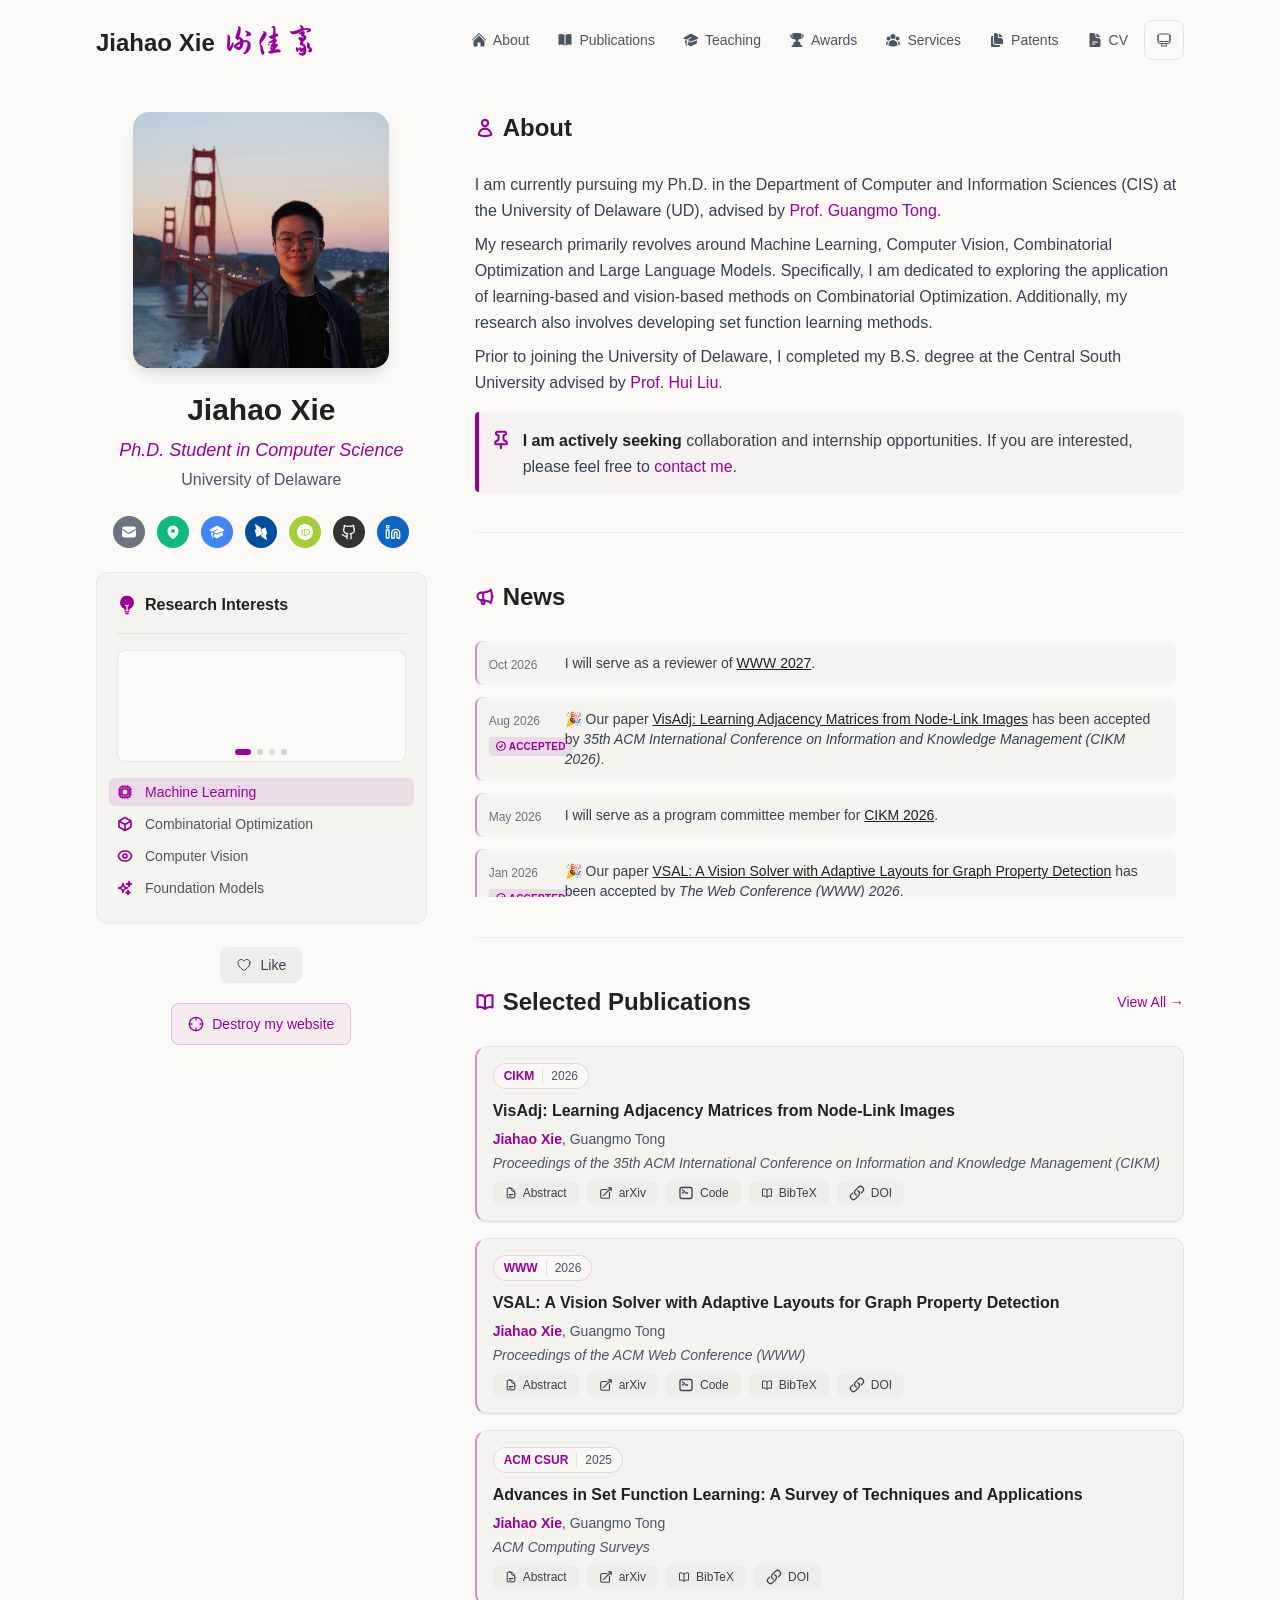
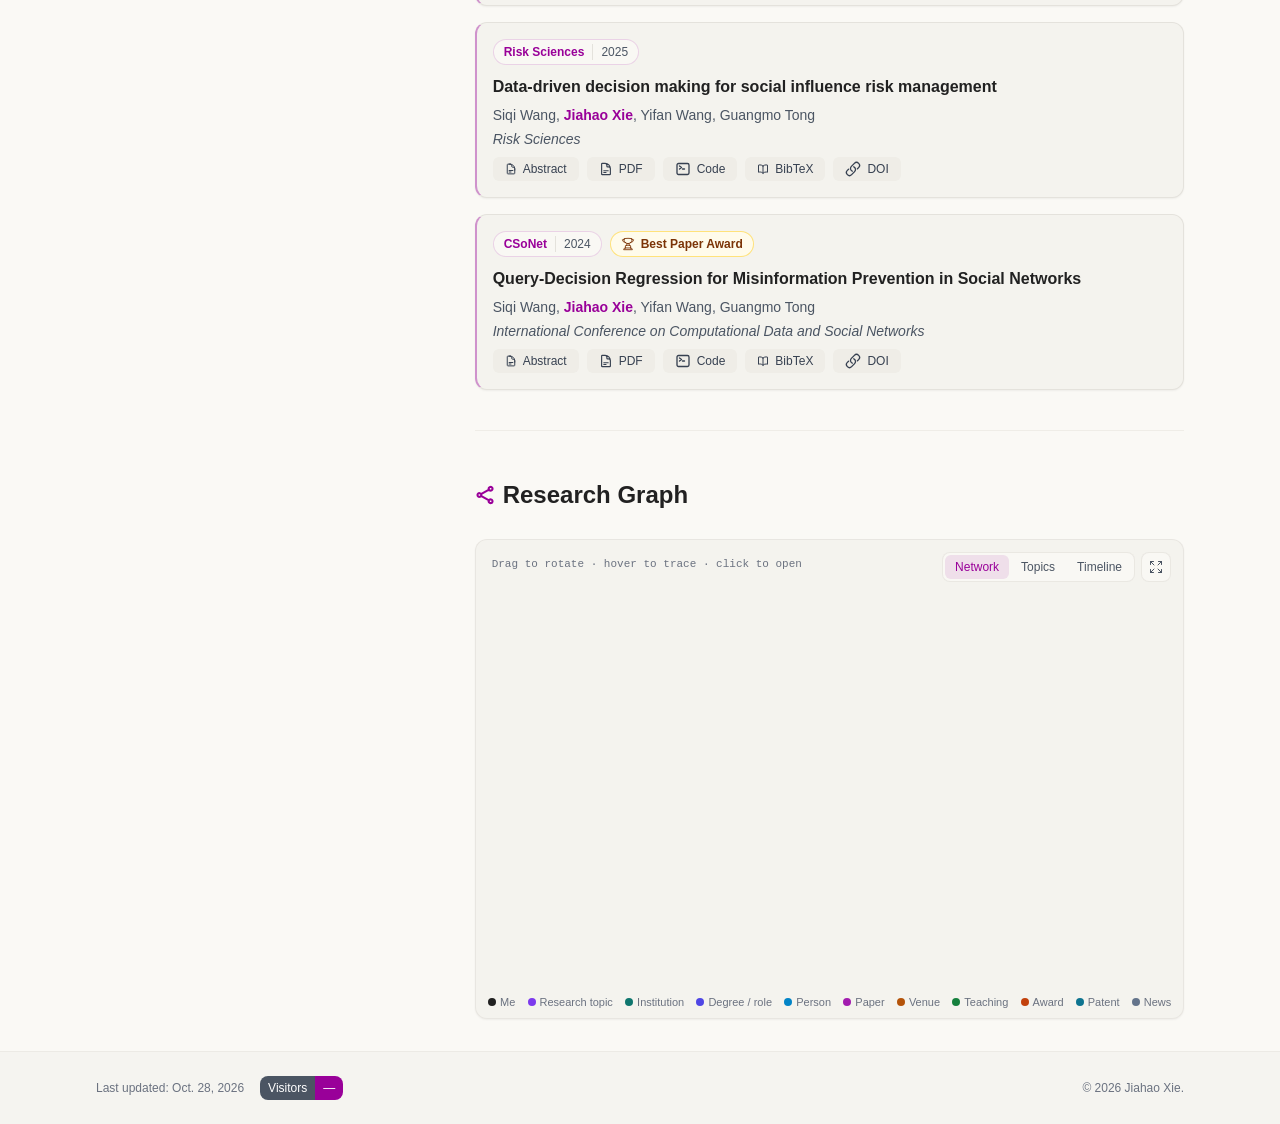
==== commit ab6c25c0: "update" ====
--- a/index.html
+++ b/index.html
@@ -1,4 +1,4 @@
-<!DOCTYPE html><html lang="en" class="scroll-smooth"><head><meta charSet="utf-8"/><meta name="viewport" content="width=device-width, initial-scale=1"/><link rel="preload" as="image" href="/bio.jpg"/><link rel="stylesheet" href="/_next/static/css/4171fbb0363e6dc5.css" data-precedence="next"/><link rel="stylesheet" href="/_next/static/css/cbfaf1792b3c9763.css" data-precedence="next"/><link rel="preload" as="script" fetchPriority="low" href="/_next/static/chunks/webpack-ace217b8013b33b3.js"/><script src="/_next/static/chunks/4bd1b696-d585622265be8341.js" async=""></script><script src="/_next/static/chunks/684-a1ae57e500953325.js" async=""></script><script src="/_next/static/chunks/main-app-8b96de4b9fb95d89.js" async=""></script><script src="/_next/static/chunks/991-71890cd90836cbbb.js" async=""></script><script src="/_next/static/chunks/874-6cc630662f3664af.js" async=""></script><script src="/_next/static/chunks/777-ca48cf9ccd663388.js" async=""></script><script src="/_next/static/chunks/app/layout-9907496c5f8e2b9a.js" async=""></script><script src="/_next/static/chunks/app/not-found-67eab7ec37a8fc85.js" async=""></script><script src="/_next/static/chunks/5-47450757289d733f.js" async=""></script><script src="/_next/static/chunks/861-e723d4d54c29d78f.js" async=""></script><script src="/_next/static/chunks/601-12b6847bfbfdf55c.js" async=""></script><script src="/_next/static/chunks/app/page-dbcf76a3cf25256a.js" async=""></script><link rel="icon" href="/favicon.png" type="image/svg+xml"/><link rel="dns-prefetch" href="https://google-fonts.jialeliu.com"/><link rel="preconnect" href="https://google-fonts.jialeliu.com" crossorigin=""/><link rel="preload" as="style" href="https://google-fonts.jialeliu.com/css2?family=Inter:wght@300;400;500;600;700&amp;family=Crimson+Text:ital,wght@0,400;0,600;1,400&amp;display=swap"/><link rel="stylesheet" href="https://fonts.googleapis.com/css2?family=Liu+Jian+Mao+Cao&amp;display=swap"/><link rel="stylesheet" id="gfonts-css" href="https://google-fonts.jialeliu.com/css2?family=Inter:wght@300;400;500;600;700&amp;family=Crimson+Text:ital,wght@0,400;0,600;1,400&amp;display=swap" media="print"/><script>
+<!DOCTYPE html><html lang="en" class="scroll-smooth"><head><meta charSet="utf-8"/><meta name="viewport" content="width=device-width, initial-scale=1"/><link rel="preload" as="image" href="/bio.jpg"/><link rel="stylesheet" href="/_next/static/css/2555232492aa731d.css" data-precedence="next"/><link rel="stylesheet" href="/_next/static/css/cbfaf1792b3c9763.css" data-precedence="next"/><link rel="preload" as="script" fetchPriority="low" href="/_next/static/chunks/webpack-ace217b8013b33b3.js"/><script src="/_next/static/chunks/4bd1b696-d585622265be8341.js" async=""></script><script src="/_next/static/chunks/684-a1ae57e500953325.js" async=""></script><script src="/_next/static/chunks/main-app-8b96de4b9fb95d89.js" async=""></script><script src="/_next/static/chunks/991-71890cd90836cbbb.js" async=""></script><script src="/_next/static/chunks/874-6cc630662f3664af.js" async=""></script><script src="/_next/static/chunks/777-ca48cf9ccd663388.js" async=""></script><script src="/_next/static/chunks/app/layout-3ebe08bb420b8234.js" async=""></script><script src="/_next/static/chunks/app/not-found-67eab7ec37a8fc85.js" async=""></script><script src="/_next/static/chunks/5-47450757289d733f.js" async=""></script><script src="/_next/static/chunks/861-e723d4d54c29d78f.js" async=""></script><script src="/_next/static/chunks/601-12b6847bfbfdf55c.js" async=""></script><script src="/_next/static/chunks/app/page-dca92eed05006a2b.js" async=""></script><link rel="icon" href="/favicon.png" type="image/svg+xml"/><link rel="dns-prefetch" href="https://google-fonts.jialeliu.com"/><link rel="preconnect" href="https://google-fonts.jialeliu.com" crossorigin=""/><link rel="preload" as="style" href="https://google-fonts.jialeliu.com/css2?family=Inter:wght@300;400;500;600;700&amp;family=Crimson+Text:ital,wght@0,400;0,600;1,400&amp;display=swap"/><link rel="stylesheet" href="https://fonts.googleapis.com/css2?family=Liu+Jian+Mao+Cao&amp;display=swap"/><link rel="stylesheet" id="gfonts-css" href="https://google-fonts.jialeliu.com/css2?family=Inter:wght@300;400;500;600;700&amp;family=Crimson+Text:ital,wght@0,400;0,600;1,400&amp;display=swap" media="print"/><script>
               (function(){
                 var l = document.getElementById('gfonts-css');
                 if (!l) return;
@@ -21,9 +21,9 @@
                 root.classList.add('light');
                 root.setAttribute('data-theme', 'light');
               }
-            </script><title>Jiahao Xie</title><meta name="description" content="PhD student at the University of Delaware."/><meta name="author" content="Jiahao Xie"/><meta name="keywords" content="Jiahao Xie,PhD,Research,University of Delaware"/><meta name="creator" content="Jiahao Xie"/><meta name="publisher" content="Jiahao Xie"/><meta property="og:title" content="Jiahao Xie"/><meta property="og:description" content="PhD student at the University of Delaware."/><meta property="og:site_name" content="Jiahao Xie&#x27;s Academic Website"/><meta property="og:locale" content="en_US"/><meta property="og:type" content="website"/><meta name="twitter:card" content="summary"/><meta name="twitter:title" content="Jiahao Xie"/><meta name="twitter:description" content="PhD student at the University of Delaware."/><link rel="icon" href="/favicon.png"/><script>document.querySelectorAll('body link[rel="icon"], body link[rel="apple-touch-icon"]').forEach(el => document.head.appendChild(el))</script><script src="/_next/static/chunks/polyfills-42372ed130431b0a.js" noModule=""></script></head><body class="font-sans antialiased relative"><div style="visibility:hidden"><div class="side-logos" aria-hidden="true"><div class="side-logo-lane side-logo-lane-left"><div class="side-logo-sprite" title="OpenAI" data-monochrome="true" style="left:clamp(1.125rem, 22%, calc(100% - 1.125rem));width:26px;height:26px;--logo-tilt:-5deg;animation-duration:52s;animation-delay:0s"><img alt="" draggable="false" loading="lazy" width="26" height="26" decoding="async" data-nimg="1" class="side-logo-image" style="color:transparent" src="/logos/ai/openai.svg"/></div><div class="side-logo-sprite" title="Claude" style="left:clamp(1.125rem, 49%, calc(100% - 1.125rem));width:27px;height:27px;--logo-tilt:4deg;animation-duration:52s;animation-delay:-8.666666666666666s"><img alt="" draggable="false" loading="lazy" width="27" height="27" decoding="async" data-nimg="1" class="side-logo-image" style="color:transparent" src="/logos/ai/claude.svg"/></div><div class="side-logo-sprite" title="Google Gemini" style="left:clamp(1.125rem, 76%, calc(100% - 1.125rem));width:28px;height:28px;--logo-tilt:-4deg;animation-duration:52s;animation-delay:-17.333333333333332s"><img alt="" draggable="false" loading="lazy" width="28" height="28" decoding="async" data-nimg="1" class="side-logo-image" style="color:transparent" src="/logos/ai/gemini.svg"/></div><div class="side-logo-sprite" title="DeepSeek" style="left:clamp(1.125rem, 46%, calc(100% - 1.125rem));width:26px;height:26px;--logo-tilt:5deg;animation-duration:52s;animation-delay:-26s"><img alt="" draggable="false" loading="lazy" width="26" height="26" decoding="async" data-nimg="1" class="side-logo-image" style="color:transparent" src="/logos/ai/deepseek.svg"/></div><div class="side-logo-sprite" title="Hugging Face" style="left:clamp(1.125rem, 73%, calc(100% - 1.125rem));width:27px;height:27px;--logo-tilt:-5deg;animation-duration:52s;animation-delay:-34.666666666666664s"><img alt="" draggable="false" loading="lazy" width="27" height="27" decoding="async" data-nimg="1" class="side-logo-image" style="color:transparent" src="/logos/ai/huggingface.svg"/></div><div class="side-logo-sprite" title="PyTorch" style="left:clamp(1.125rem, 43%, calc(100% - 1.125rem));width:28px;height:28px;--logo-tilt:4deg;animation-duration:52s;animation-delay:-43.333333333333336s"><img alt="" draggable="false" loading="lazy" width="28" height="28" decoding="async" data-nimg="1" class="side-logo-image" style="color:transparent" src="/logos/ai/pytorch.svg"/></div></div><div class="side-logo-lane side-logo-lane-right"><div class="side-logo-sprite" title="Google DeepMind" style="left:clamp(1.125rem, 39%, calc(100% - 1.125rem));width:26px;height:26px;--logo-tilt:-5deg;animation-duration:52s;animation-delay:-4s"><img alt="" draggable="false" loading="lazy" width="26" height="26" decoding="async" data-nimg="1" class="side-logo-image" style="color:transparent" src="/logos/ai/deepmind.svg"/></div><div class="side-logo-sprite" title="NVIDIA" style="left:clamp(1.125rem, 66%, calc(100% - 1.125rem));width:27px;height:27px;--logo-tilt:4deg;animation-duration:52s;animation-delay:-12.666666666666666s"><img alt="" draggable="false" loading="lazy" width="27" height="27" decoding="async" data-nimg="1" class="side-logo-image" style="color:transparent" src="/logos/ai/nvidia.svg"/></div><div class="side-logo-sprite" title="Meta" style="left:clamp(1.125rem, 36%, calc(100% - 1.125rem));width:28px;height:28px;--logo-tilt:-4deg;animation-duration:52s;animation-delay:-21.333333333333332s"><img alt="" draggable="false" loading="lazy" width="28" height="28" decoding="async" data-nimg="1" class="side-logo-image" style="color:transparent" src="/logos/ai/meta.svg"/></div><div class="side-logo-sprite" title="Microsoft Copilot" style="left:clamp(1.125rem, 63%, calc(100% - 1.125rem));width:26px;height:26px;--logo-tilt:5deg;animation-duration:52s;animation-delay:-30s"><img alt="" draggable="false" loading="lazy" width="26" height="26" decoding="async" data-nimg="1" class="side-logo-image" style="color:transparent" src="/logos/ai/copilot.svg"/></div><div class="side-logo-sprite" title="Qwen" style="left:clamp(1.125rem, 33%, calc(100% - 1.125rem));width:27px;height:27px;--logo-tilt:-5deg;animation-duration:52s;animation-delay:-38.666666666666664s"><img alt="" draggable="false" loading="lazy" width="27" height="27" decoding="async" data-nimg="1" class="side-logo-image" style="color:transparent" src="/logos/ai/qwen.svg"/></div><div class="side-logo-sprite" title="TensorFlow" style="left:clamp(1.125rem, 60%, calc(100% - 1.125rem));width:28px;height:28px;--logo-tilt:4deg;animation-duration:52s;animation-delay:-47.333333333333336s"><img alt="" draggable="false" loading="lazy" width="28" height="28" decoding="async" data-nimg="1" class="side-logo-image" style="color:transparent" src="/logos/ai/tensorflow.svg"/></div></div></div><div class="relative z-10"><nav class="fixed top-0 left-0 right-0 z-50" data-headlessui-state=""><div class="transition-all duration-300 ease-out bg-transparent" style="transform:translateY(-100px)"><div class="max-w-7xl mx-auto px-4 sm:px-6 lg:px-8"><div class="flex justify-between items-center h-16 lg:h-20"><div class="flex-shrink-0" tabindex="0"><a class="text-xl lg:text-2xl font-sans font-semibold text-primary hover:text-accent transition-colors duration-200 flex items-baseline gap-2" href="/"><span>Jiahao Xie</span><span class="font-calligraphy text-2xl lg:text-3xl text-accent">谢佳豪</span></a></div><div class="hidden lg:block"><div class="ml-10 flex items-center space-x-1"><div class="flex items-center space-x-1"><a class="relative flex items-center gap-1.5 px-3 py-2 text-sm font-medium transition-all duration-200 rounded hover:bg-accent/10 hover:shadow-sm text-primary" href="/"><svg xmlns="http://www.w3.org/2000/svg" viewBox="0 0 24 24" fill="currentColor" aria-hidden="true" data-slot="icon" class="h-4 w-4 shrink-0"><path d="M11.47 3.841a.75.75 0 0 1 1.06 0l8.69 8.69a.75.75 0 1 0 1.06-1.061l-8.689-8.69a2.25 2.25 0 0 0-3.182 0l-8.69 8.69a.75.75 0 1 0 1.061 1.06l8.69-8.689Z"></path><path d="m12 5.432 8.159 8.159c.03.03.06.058.091.086v6.198c0 1.035-.84 1.875-1.875 1.875H15a.75.75 0 0 1-.75-.75v-4.5a.75.75 0 0 0-.75-.75h-3a.75.75 0 0 0-.75.75V21a.75.75 0 0 1-.75.75H5.625a1.875 1.875 0 0 1-1.875-1.875v-6.198a2.29 2.29 0 0 0 .091-.086L12 5.432Z"></path></svg><span class="relative z-10">About</span><div class="absolute inset-0 bg-accent/10 rounded-lg"></div></a><a class="relative flex items-center gap-1.5 px-3 py-2 text-sm font-medium transition-all duration-200 rounded hover:bg-accent/10 hover:shadow-sm text-neutral-600 hover:text-primary" href="/publications/"><svg xmlns="http://www.w3.org/2000/svg" viewBox="0 0 24 24" fill="currentColor" aria-hidden="true" data-slot="icon" class="h-4 w-4 shrink-0"><path d="M11.25 4.533A9.707 9.707 0 0 0 6 3a9.735 9.735 0 0 0-3.25.555.75.75 0 0 0-.5.707v14.25a.75.75 0 0 0 1 .707A8.237 8.237 0 0 1 6 18.75c1.995 0 3.823.707 5.25 1.886V4.533ZM12.75 20.636A8.214 8.214 0 0 1 18 18.75c.966 0 1.89.166 2.75.47a.75.75 0 0 0 1-.708V4.262a.75.75 0 0 0-.5-.707A9.735 9.735 0 0 0 18 3a9.707 9.707 0 0 0-5.25 1.533v16.103Z"></path></svg><span class="relative z-10">Publications</span></a><a class="relative flex items-center gap-1.5 px-3 py-2 text-sm font-medium transition-all duration-200 rounded hover:bg-accent/10 hover:shadow-sm text-neutral-600 hover:text-primary" href="/teaching/"><svg xmlns="http://www.w3.org/2000/svg" viewBox="0 0 24 24" fill="currentColor" aria-hidden="true" data-slot="icon" class="h-4 w-4 shrink-0"><path d="M11.7 2.805a.75.75 0 0 1 .6 0A60.65 60.65 0 0 1 22.83 8.72a.75.75 0 0 1-.231 1.337 49.948 49.948 0 0 0-9.902 3.912l-.003.002c-.114.06-.227.119-.34.18a.75.75 0 0 1-.707 0A50.88 50.88 0 0 0 7.5 12.173v-.224c0-.131.067-.248.172-.311a54.615 54.615 0 0 1 4.653-2.52.75.75 0 0 0-.65-1.352 56.123 56.123 0 0 0-4.78 2.589 1.858 1.858 0 0 0-.859 1.228 49.803 49.803 0 0 0-4.634-1.527.75.75 0 0 1-.231-1.337A60.653 60.653 0 0 1 11.7 2.805Z"></path><path d="M13.06 15.473a48.45 48.45 0 0 1 7.666-3.282c.134 1.414.22 2.843.255 4.284a.75.75 0 0 1-.46.711 47.87 47.87 0 0 0-8.105 4.342.75.75 0 0 1-.832 0 47.87 47.87 0 0 0-8.104-4.342.75.75 0 0 1-.461-.71c.035-1.442.121-2.87.255-4.286.921.304 1.83.634 2.726.99v1.27a1.5 1.5 0 0 0-.14 2.508c-.09.38-.222.753-.397 1.11.452.213.901.434 1.346.66a6.727 6.727 0 0 0 .551-1.607 1.5 1.5 0 0 0 .14-2.67v-.645a48.549 48.549 0 0 1 3.44 1.667 2.25 2.25 0 0 0 2.12 0Z"></path><path d="M4.462 19.462c.42-.419.753-.89 1-1.395.453.214.902.435 1.347.662a6.742 6.742 0 0 1-1.286 1.794.75.75 0 0 1-1.06-1.06Z"></path></svg><span class="relative z-10">Teaching</span></a><a class="relative flex items-center gap-1.5 px-3 py-2 text-sm font-medium transition-all duration-200 rounded hover:bg-accent/10 hover:shadow-sm text-neutral-600 hover:text-primary" href="/awards/"><svg xmlns="http://www.w3.org/2000/svg" viewBox="0 0 24 24" fill="currentColor" aria-hidden="true" data-slot="icon" class="h-4 w-4 shrink-0"><path fill-rule="evenodd" d="M5.166 2.621v.858c-1.035.148-2.059.33-3.071.543a.75.75 0 0 0-.584.859 6.753 6.753 0 0 0 6.138 5.6 6.73 6.73 0 0 0 2.743 1.346A6.707 6.707 0 0 1 9.279 15H8.54c-1.036 0-1.875.84-1.875 1.875V19.5h-.75a2.25 2.25 0 0 0-2.25 2.25c0 .414.336.75.75.75h15a.75.75 0 0 0 .75-.75 2.25 2.25 0 0 0-2.25-2.25h-.75v-2.625c0-1.036-.84-1.875-1.875-1.875h-.739a6.706 6.706 0 0 1-1.112-3.173 6.73 6.73 0 0 0 2.743-1.347 6.753 6.753 0 0 0 6.139-5.6.75.75 0 0 0-.585-.858 47.077 47.077 0 0 0-3.07-.543V2.62a.75.75 0 0 0-.658-.744 49.22 49.22 0 0 0-6.093-.377c-2.063 0-4.096.128-6.093.377a.75.75 0 0 0-.657.744Zm0 2.629c0 1.196.312 2.32.857 3.294A5.266 5.266 0 0 1 3.16 5.337a45.6 45.6 0 0 1 2.006-.343v.256Zm13.5 0v-.256c.674.1 1.343.214 2.006.343a5.265 5.265 0 0 1-2.863 3.207 6.72 6.72 0 0 0 .857-3.294Z" clip-rule="evenodd"></path></svg><span class="relative z-10">Awards</span></a><a class="relative flex items-center gap-1.5 px-3 py-2 text-sm font-medium transition-all duration-200 rounded hover:bg-accent/10 hover:shadow-sm text-neutral-600 hover:text-primary" href="/services/"><svg xmlns="http://www.w3.org/2000/svg" viewBox="0 0 24 24" fill="currentColor" aria-hidden="true" data-slot="icon" class="h-4 w-4 shrink-0"><path fill-rule="evenodd" d="M8.25 6.75a3.75 3.75 0 1 1 7.5 0 3.75 3.75 0 0 1-7.5 0ZM15.75 9.75a3 3 0 1 1 6 0 3 3 0 0 1-6 0ZM2.25 9.75a3 3 0 1 1 6 0 3 3 0 0 1-6 0ZM6.31 15.117A6.745 6.745 0 0 1 12 12a6.745 6.745 0 0 1 6.709 7.498.75.75 0 0 1-.372.568A12.696 12.696 0 0 1 12 21.75c-2.305 0-4.47-.612-6.337-1.684a.75.75 0 0 1-.372-.568 6.787 6.787 0 0 1 1.019-4.38Z" clip-rule="evenodd"></path><path d="M5.082 14.254a8.287 8.287 0 0 0-1.308 5.135 9.687 9.687 0 0 1-1.764-.44l-.115-.04a.563.563 0 0 1-.373-.487l-.01-.121a3.75 3.75 0 0 1 3.57-4.047ZM20.226 19.389a8.287 8.287 0 0 0-1.308-5.135 3.75 3.75 0 0 1 3.57 4.047l-.01.121a.563.563 0 0 1-.373.486l-.115.04c-.567.2-1.156.349-1.764.441Z"></path></svg><span class="relative z-10">Services</span></a><a class="relative flex items-center gap-1.5 px-3 py-2 text-sm font-medium transition-all duration-200 rounded hover:bg-accent/10 hover:shadow-sm text-neutral-600 hover:text-primary" href="/patents/"><svg xmlns="http://www.w3.org/2000/svg" viewBox="0 0 24 24" fill="currentColor" aria-hidden="true" data-slot="icon" class="h-4 w-4 shrink-0"><path d="M7.5 3.375c0-1.036.84-1.875 1.875-1.875h.375a3.75 3.75 0 0 1 3.75 3.75v1.875C13.5 8.161 14.34 9 15.375 9h1.875A3.75 3.75 0 0 1 21 12.75v3.375C21 17.16 20.16 18 19.125 18h-9.75A1.875 1.875 0 0 1 7.5 16.125V3.375Z"></path><path d="M15 5.25a5.23 5.23 0 0 0-1.279-3.434 9.768 9.768 0 0 1 6.963 6.963A5.23 5.23 0 0 0 17.25 7.5h-1.875A.375.375 0 0 1 15 7.125V5.25ZM4.875 6H6v10.125A3.375 3.375 0 0 0 9.375 19.5H16.5v1.125c0 1.035-.84 1.875-1.875 1.875h-9.75A1.875 1.875 0 0 1 3 20.625V7.875C3 6.839 3.84 6 4.875 6Z"></path></svg><span class="relative z-10">Patents</span></a><a class="relative flex items-center gap-1.5 px-3 py-2 text-sm font-medium transition-all duration-200 rounded hover:bg-accent/10 hover:shadow-sm text-neutral-600 hover:text-primary" href="/cv/"><svg xmlns="http://www.w3.org/2000/svg" viewBox="0 0 24 24" fill="currentColor" aria-hidden="true" data-slot="icon" class="h-4 w-4 shrink-0"><path fill-rule="evenodd" d="M5.625 1.5c-1.036 0-1.875.84-1.875 1.875v17.25c0 1.035.84 1.875 1.875 1.875h12.75c1.035 0 1.875-.84 1.875-1.875V12.75A3.75 3.75 0 0 0 16.5 9h-1.875a1.875 1.875 0 0 1-1.875-1.875V5.25A3.75 3.75 0 0 0 9 1.5H5.625ZM7.5 15a.75.75 0 0 1 .75-.75h7.5a.75.75 0 0 1 0 1.5h-7.5A.75.75 0 0 1 7.5 15Zm.75 2.25a.75.75 0 0 0 0 1.5H12a.75.75 0 0 0 0-1.5H8.25Z" clip-rule="evenodd"></path><path d="M12.971 1.816A5.23 5.23 0 0 1 14.25 5.25v1.875c0 .207.168.375.375.375H16.5a5.23 5.23 0 0 1 3.434 1.279 9.768 9.768 0 0 0-6.963-6.963Z"></path></svg><span class="relative z-10">CV</span></a></div><div class="flex items-center justify-center w-10 h-10 rounded-lg border border-neutral-200 dark:border-[rgba(148,163,184,0.24)] bg-background dark:bg-neutral-800"><div class="w-4 h-4 rounded-full bg-neutral-300 animate-pulse"></div></div></div></div><div class="lg:hidden flex items-center space-x-2"><div class="flex items-center justify-center w-10 h-10 rounded-lg border border-neutral-200 dark:border-[rgba(148,163,184,0.24)] bg-background dark:bg-neutral-800"><div class="w-4 h-4 rounded-full bg-neutral-300 animate-pulse"></div></div><button class="inline-flex items-center justify-center p-2 rounded-md text-neutral-600 hover:text-primary hover:bg-neutral-100 dark:hover:bg-neutral-800 focus:outline-none focus:ring-2 focus:ring-inset focus:ring-accent transition-colors duration-200" id="headlessui-disclosure-button-«R1e9lb»" type="button" aria-expanded="false" data-headlessui-state=""><span class="sr-only">Open main menu</span><div><svg xmlns="http://www.w3.org/2000/svg" fill="none" viewBox="0 0 24 24" stroke-width="1.5" stroke="currentColor" aria-hidden="true" data-slot="icon" class="block h-6 w-6"><path stroke-linecap="round" stroke-linejoin="round" d="M3.75 6.75h16.5M3.75 12h16.5m-16.5 5.25h16.5"></path></svg></div></button></div></div></div></div></nav><main class="min-h-screen pt-16 lg:pt-20"><div class="max-w-6xl mx-auto px-4 sm:px-6 lg:px-8 py-8 bg-background min-h-screen"><div class="grid grid-cols-1 lg:grid-cols-3 gap-12"><div class="lg:col-span-1"><div class="sticky top-8" style="opacity:0;transform:translateY(20px)"><div class="w-64 h-64 mx-auto mb-6 rounded-2xl overflow-hidden shadow-lg hover:shadow-xl transition-all duration-200 hover:scale-105"><img alt="Jiahao Xie" width="256" height="256" decoding="async" data-nimg="1" class="w-full h-full object-cover object-[32%_center]" style="color:transparent" src="/bio.jpg"/></div><div class="text-center mb-6"><h1 class="text-3xl font-sans font-semibold text-primary mb-2">Jiahao Xie</h1><p class="text-lg text-accent font-normal italic mb-1">Ph.D. Student in Computer Science</p><p class="text-neutral-600 mb-2">University of Delaware</p></div><div class="flex flex-wrap justify-center gap-2.5 lg:gap-2 xl:gap-3 mb-6 relative"><div class="relative"><button class="flex items-center justify-center w-8 h-8 rounded-full bg-[#6B7280] text-white hover:opacity-90 transition-opacity duration-200 flex-shrink-0" aria-label="Email"><svg xmlns="http://www.w3.org/2000/svg" viewBox="0 0 24 24" fill="currentColor" aria-hidden="true" data-slot="icon" class="h-4 w-4"><path d="M1.5 8.67v8.58a3 3 0 0 0 3 3h15a3 3 0 0 0 3-3V8.67l-8.928 5.493a3 3 0 0 1-3.144 0L1.5 8.67Z"></path><path d="M22.5 6.908V6.75a3 3 0 0 0-3-3h-15a3 3 0 0 0-3 3v.158l9.714 5.978a1.5 1.5 0 0 0 1.572 0L22.5 6.908Z"></path></svg></button></div><div class="relative"><button class="flex items-center justify-center w-8 h-8 rounded-full bg-[#10B981] text-white hover:opacity-90 transition-opacity duration-200 flex-shrink-0" aria-label="Location"><svg xmlns="http://www.w3.org/2000/svg" viewBox="0 0 24 24" fill="currentColor" aria-hidden="true" data-slot="icon" class="h-4 w-4"><path fill-rule="evenodd" d="m11.54 22.351.07.04.028.016a.76.76 0 0 0 .723 0l.028-.015.071-.041a16.975 16.975 0 0 0 1.144-.742 19.58 19.58 0 0 0 2.683-2.282c1.944-1.99 3.963-4.98 3.963-8.827a8.25 8.25 0 0 0-16.5 0c0 3.846 2.02 6.837 3.963 8.827a19.58 19.58 0 0 0 2.682 2.282 16.975 16.975 0 0 0 1.145.742ZM12 13.5a3 3 0 1 0 0-6 3 3 0 0 0 0 6Z" clip-rule="evenodd"></path></svg></button></div><a href="https://scholar.google.com/citations?user=xi2_eIcAAAAJ&amp;hl=en" target="_blank" rel="noopener noreferrer" class="flex items-center justify-center w-8 h-8 rounded-full bg-[#4285F4] text-white hover:opacity-90 transition-opacity duration-200 flex-shrink-0" aria-label="Google Scholar" title="Google Scholar"><svg xmlns="http://www.w3.org/2000/svg" viewBox="0 0 24 24" fill="currentColor" aria-hidden="true" data-slot="icon" class="h-4 w-4"><path d="M11.7 2.805a.75.75 0 0 1 .6 0A60.65 60.65 0 0 1 22.83 8.72a.75.75 0 0 1-.231 1.337 49.948 49.948 0 0 0-9.902 3.912l-.003.002c-.114.06-.227.119-.34.18a.75.75 0 0 1-.707 0A50.88 50.88 0 0 0 7.5 12.173v-.224c0-.131.067-.248.172-.311a54.615 54.615 0 0 1 4.653-2.52.75.75 0 0 0-.65-1.352 56.123 56.123 0 0 0-4.78 2.589 1.858 1.858 0 0 0-.859 1.228 49.803 49.803 0 0 0-4.634-1.527.75.75 0 0 1-.231-1.337A60.653 60.653 0 0 1 11.7 2.805Z"></path><path d="M13.06 15.473a48.45 48.45 0 0 1 7.666-3.282c.134 1.414.22 2.843.255 4.284a.75.75 0 0 1-.46.711 47.87 47.87 0 0 0-8.105 4.342.75.75 0 0 1-.832 0 47.87 47.87 0 0 0-8.104-4.342.75.75 0 0 1-.461-.71c.035-1.442.121-2.87.255-4.286.921.304 1.83.634 2.726.99v1.27a1.5 1.5 0 0 0-.14 2.508c-.09.38-.222.753-.397 1.11.452.213.901.434 1.346.66a6.727 6.727 0 0 0 .551-1.607 1.5 1.5 0 0 0 .14-2.67v-.645a48.549 48.549 0 0 1 3.44 1.667 2.25 2.25 0 0 0 2.12 0Z"></path><path d="M4.462 19.462c.42-.419.753-.89 1-1.395.453.214.902.435 1.347.662a6.742 6.742 0 0 1-1.286 1.794.75.75 0 0 1-1.06-1.06Z"></path></svg></a><a href="https://dblp.org/pid/217/4325-8.html" target="_blank" rel="noopener noreferrer" class="flex items-center justify-center w-8 h-8 rounded-full bg-[#004F9F] text-white hover:opacity-90 transition-opacity duration-200 flex-shrink-0" aria-label="DBLP" title="DBLP"><svg viewBox="0 0 24 24" fill="currentColor" class="h-4 w-4" aria-hidden="true"><path d="M3.075.002c-.096.013-.154.092-.094.31L4.97 7.73 3.1 8.6s-.56.26-.4.85l2.45 9.159s.16.59.72.33l6.169-2.869 1.3-.61s.52-.24.42-.79l-.01-.06-1.13-4.22-.658-2.45-.672-2.49v-.04s-.16-.59-.84-1L3.5.141s-.265-.16-.425-.139zM18.324 5.03a.724.724 0 0 0-.193.06l-5.602 2.6.862 3.2 1.09 4.08.01.06c.05.47-.411.79-.411.79l-1.88.87.5 1.89.04.1c.07.17.28.6.81.91l6.95 4.269s.68.41.52-.17l-1.981-7.4 1.861-.86s.56-.26.4-.85L18.85 5.42s-.116-.452-.526-.39z"></path></svg></a><a href="https://orcid.org/0009-0002-8716-6566" target="_blank" rel="noopener noreferrer" class="flex items-center justify-center w-8 h-8 rounded-full bg-[#A6CE39] text-white hover:opacity-90 transition-opacity duration-200 flex-shrink-0" aria-label="ORCID" title="ORCID"><svg viewBox="0 0 24 24" fill="currentColor" class="h-4 w-4" xmlns="http://www.w3.org/2000/svg"><path d="M12 0C5.372 0 0 5.372 0 12s5.372 12 12 12 12-5.372 12-12S18.628 0 12 0zM7.369 4.378c.525 0 .947.431.947.947s-.422.947-.947.947a.95.95 0 0 1-.947-.947c0-.525.422-.947.947-.947zm-.722 3.038h1.444v10.041H6.647V7.416zm3.562 0h3.9c3.712 0 5.344 2.653 5.344 5.025 0 2.578-2.016 5.025-5.325 5.025h-3.919V7.416zm1.444 1.303v7.444h2.297c3.272 0 4.022-2.484 4.022-3.722 0-2.016-1.284-3.722-4.097-3.722h-2.222z"></path></svg></a><a href="https://github.com/Jiahao-Xie-86" target="_blank" rel="noopener noreferrer" class="flex items-center justify-center w-8 h-8 rounded-full bg-[#333333] dark:bg-[#24292e] text-white hover:opacity-90 transition-opacity duration-200 flex-shrink-0" aria-label="GitHub" title="GitHub"><svg xmlns="http://www.w3.org/2000/svg" width="24" height="24" viewBox="0 0 24 24" fill="none" stroke="currentColor" stroke-width="2" stroke-linecap="round" stroke-linejoin="round" class="lucide lucide-github h-4 w-4" aria-hidden="true"><path d="M15 22v-4a4.8 4.8 0 0 0-1-3.5c3 0 6-2 6-5.5.08-1.25-.27-2.48-1-3.5.28-1.15.28-2.35 0-3.5 0 0-1 0-3 1.5-2.64-.5-5.36-.5-8 0C6 2 5 2 5 2c-.3 1.15-.3 2.35 0 3.5A5.403 5.403 0 0 0 4 9c0 3.5 3 5.5 6 5.5-.39.49-.68 1.05-.85 1.65-.17.6-.22 1.23-.15 1.85v4"></path><path d="M9 18c-4.51 2-5-2-7-2"></path></svg></a><a href="https://www.linkedin.com/in/jiahao-xie-124684309/" target="_blank" rel="noopener noreferrer" class="flex items-center justify-center w-8 h-8 rounded-full bg-[#0A66C2] text-white hover:opacity-90 transition-opacity duration-200 flex-shrink-0" aria-label="LinkedIn" title="LinkedIn"><svg xmlns="http://www.w3.org/2000/svg" width="24" height="24" viewBox="0 0 24 24" fill="none" stroke="currentColor" stroke-width="2" stroke-linecap="round" stroke-linejoin="round" class="lucide lucide-linkedin h-4 w-4" aria-hidden="true"><path d="M16 8a6 6 0 0 1 6 6v7h-4v-7a2 2 0 0 0-2-2 2 2 0 0 0-2 2v7h-4v-7a6 6 0 0 1 6-6z"></path><rect width="4" height="12" x="2" y="9"></rect><circle cx="4" cy="4" r="2"></circle></svg></a></div><div class="rounded-xl p-5 mb-6 bg-surface dark:bg-neutral-800/50 shadow-sm border border-neutral-200/60 dark:border-neutral-700/50"><div class="flex items-center gap-2 mb-4"><svg xmlns="http://www.w3.org/2000/svg" viewBox="0 0 24 24" fill="currentColor" aria-hidden="true" data-slot="icon" class="h-5 w-5 text-accent flex-shrink-0"><path d="M12 .75a8.25 8.25 0 0 0-4.135 15.39c.686.398 1.115 1.008 1.134 1.623a.75.75 0 0 0 .577.706c.352.083.71.148 1.074.195.323.041.6-.218.6-.544v-4.661a6.714 6.714 0 0 1-.937-.171.75.75 0 1 1 .374-1.453 5.261 5.261 0 0 0 2.626 0 .75.75 0 1 1 .374 1.452 6.712 6.712 0 0 1-.937.172v4.66c0 .327.277.586.6.545.364-.047.722-.112 1.074-.195a.75.75 0 0 0 .577-.706c.02-.615.448-1.225 1.134-1.623A8.25 8.25 0 0 0 12 .75Z"></path><path fill-rule="evenodd" d="M9.013 19.9a.75.75 0 0 1 .877-.597 11.319 11.319 0 0 0 4.22 0 .75.75 0 1 1 .28 1.473 12.819 12.819 0 0 1-4.78 0 .75.75 0 0 1-.597-.876ZM9.754 22.344a.75.75 0 0 1 .824-.668 13.682 13.682 0 0 0 2.844 0 .75.75 0 1 1 .156 1.492 15.156 15.156 0 0 1-3.156 0 .75.75 0 0 1-.668-.824Z" clip-rule="evenodd"></path></svg><h3 class="font-bold text-primary text-base">Research Interests</h3></div><div class="border-t border-neutral-200 dark:border-neutral-700/70 pt-4"><div class="relative overflow-hidden rounded-lg border border-neutral-200/80 dark:border-neutral-700/60 bg-background h-28 mb-4"><canvas class="absolute inset-0 w-full h-full" aria-hidden="true"></canvas><div class="absolute bottom-1.5 left-1/2 -translate-x-1/2 flex gap-1.5"><button type="button" aria-label="Machine Learning" aria-pressed="true" class="no-hover-scale h-1.5 rounded-full transition-all duration-300 w-4 bg-accent"></button><button type="button" aria-label="Combinatorial Optimization" aria-pressed="false" class="no-hover-scale h-1.5 rounded-full transition-all duration-300 w-1.5 bg-neutral-300 dark:bg-neutral-600 hover:bg-accent/60"></button><button type="button" aria-label="Computer Vision" aria-pressed="false" class="no-hover-scale h-1.5 rounded-full transition-all duration-300 w-1.5 bg-neutral-300 dark:bg-neutral-600 hover:bg-accent/60"></button><button type="button" aria-label="Foundation Models" aria-pressed="false" class="no-hover-scale h-1.5 rounded-full transition-all duration-300 w-1.5 bg-neutral-300 dark:bg-neutral-600 hover:bg-accent/60"></button></div></div><div class="space-y-1"><div data-kg-node="topic:machine-learning" class="flex items-center gap-3 -mx-2 px-2 py-1 rounded-md cursor-pointer transition-colors bg-accent/10"><svg xmlns="http://www.w3.org/2000/svg" fill="none" viewBox="0 0 24 24" stroke-width="2.5" stroke="currentColor" aria-hidden="true" data-slot="icon" class="h-4 w-4 text-accent flex-shrink-0"><path stroke-linecap="round" stroke-linejoin="round" d="M8.25 3v1.5M4.5 8.25H3m18 0h-1.5M4.5 12H3m18 0h-1.5m-15 3.75H3m18 0h-1.5M8.25 19.5V21M12 3v1.5m0 15V21m3.75-18v1.5m0 15V21m-9-1.5h10.5a2.25 2.25 0 0 0 2.25-2.25V6.75a2.25 2.25 0 0 0-2.25-2.25H6.75A2.25 2.25 0 0 0 4.5 6.75v10.5a2.25 2.25 0 0 0 2.25 2.25Zm.75-12h9v9h-9v-9Z"></path></svg><span class="text-sm transition-colors text-accent font-medium">Machine Learning</span></div><div data-kg-node="topic:combinatorial-optimization" class="flex items-center gap-3 -mx-2 px-2 py-1 rounded-md cursor-pointer transition-colors "><svg xmlns="http://www.w3.org/2000/svg" fill="none" viewBox="0 0 24 24" stroke-width="2.5" stroke="currentColor" aria-hidden="true" data-slot="icon" class="h-4 w-4 text-accent flex-shrink-0"><path stroke-linecap="round" stroke-linejoin="round" d="m21 7.5-9-5.25L3 7.5m18 0-9 5.25m9-5.25v9l-9 5.25M3 7.5l9 5.25M3 7.5v9l9 5.25m0-9v9"></path></svg><span class="text-sm transition-colors text-neutral-600 dark:text-neutral-600">Combinatorial Optimization</span></div><div data-kg-node="topic:computer-vision" class="flex items-center gap-3 -mx-2 px-2 py-1 rounded-md cursor-pointer transition-colors "><svg xmlns="http://www.w3.org/2000/svg" fill="none" viewBox="0 0 24 24" stroke-width="2.5" stroke="currentColor" aria-hidden="true" data-slot="icon" class="h-4 w-4 text-accent flex-shrink-0"><path stroke-linecap="round" stroke-linejoin="round" d="M2.036 12.322a1.012 1.012 0 0 1 0-.639C3.423 7.51 7.36 4.5 12 4.5c4.638 0 8.573 3.007 9.963 7.178.07.207.07.431 0 .639C20.577 16.49 16.64 19.5 12 19.5c-4.638 0-8.573-3.007-9.963-7.178Z"></path><path stroke-linecap="round" stroke-linejoin="round" d="M15 12a3 3 0 1 1-6 0 3 3 0 0 1 6 0Z"></path></svg><span class="text-sm transition-colors text-neutral-600 dark:text-neutral-600">Computer Vision</span></div><div data-kg-node="topic:foundation-models" class="flex items-center gap-3 -mx-2 px-2 py-1 rounded-md cursor-pointer transition-colors "><svg xmlns="http://www.w3.org/2000/svg" fill="none" viewBox="0 0 24 24" stroke-width="2.5" stroke="currentColor" aria-hidden="true" data-slot="icon" class="h-4 w-4 text-accent flex-shrink-0"><path stroke-linecap="round" stroke-linejoin="round" d="M9.813 15.904 9 18.75l-.813-2.846a4.5 4.5 0 0 0-3.09-3.09L2.25 12l2.846-.813a4.5 4.5 0 0 0 3.09-3.09L9 5.25l.813 2.846a4.5 4.5 0 0 0 3.09 3.09L15.75 12l-2.846.813a4.5 4.5 0 0 0-3.09 3.09ZM18.259 8.715 18 9.75l-.259-1.035a3.375 3.375 0 0 0-2.455-2.456L14.25 6l1.036-.259a3.375 3.375 0 0 0 2.455-2.456L18 2.25l.259 1.035a3.375 3.375 0 0 0 2.456 2.456L21.75 6l-1.035.259a3.375 3.375 0 0 0-2.456 2.456ZM16.894 20.567 16.5 21.75l-.394-1.183a2.25 2.25 0 0 0-1.423-1.423L13.5 18.75l1.183-.394a2.25 2.25 0 0 0 1.423-1.423l.394-1.183.394 1.183a2.25 2.25 0 0 0 1.423 1.423l1.183.394-1.183.394a2.25 2.25 0 0 0-1.423 1.423Z"></path></svg><span class="text-sm transition-colors text-neutral-600 dark:text-neutral-600">Foundation Models</span></div></div></div></div><div class="flex justify-center"><div class="relative"><button class="flex items-center space-x-2 px-4 py-2 rounded-lg font-medium text-sm transition-all duration-200 bg-neutral-100 dark:bg-neutral-800 text-neutral-700 dark:text-neutral-500 hover:bg-red-50 dark:hover:bg-red-900/20 hover:text-red-600 dark:hover:text-red-400 cursor-pointer" tabindex="0"><svg xmlns="http://www.w3.org/2000/svg" fill="none" viewBox="0 0 24 24" stroke-width="1.5" stroke="currentColor" aria-hidden="true" data-slot="icon" class="h-4 w-4"><path stroke-linecap="round" stroke-linejoin="round" d="M21 8.25c0-2.485-2.099-4.5-4.688-4.5-1.935 0-3.597 1.126-4.312 2.733-.715-1.607-2.377-2.733-4.313-2.733C5.1 3.75 3 5.765 3 8.25c0 7.22 9 12 9 12s9-4.78 9-12Z"></path></svg><span>Like</span></button></div></div><div class="flex justify-center mt-5" data-website-game="true"><button class="inline-flex items-center gap-2 rounded-lg border border-accent/20 bg-accent/5 px-4 py-2.5 text-sm font-medium text-accent transition-colors hover:border-accent/40 hover:bg-accent/10 focus-visible:outline-none focus-visible:ring-2 focus-visible:ring-accent"><svg xmlns="http://www.w3.org/2000/svg" width="24" height="24" viewBox="0 0 24 24" fill="none" stroke="currentColor" stroke-width="2" stroke-linecap="round" stroke-linejoin="round" class="lucide lucide-crosshair h-4 w-4" aria-hidden="true"><circle cx="12" cy="12" r="10"></circle><line x1="22" x2="18" y1="12" y2="12"></line><line x1="6" x2="2" y1="12" y2="12"></line><line x1="12" x2="12" y1="6" y2="2"></line><line x1="12" x2="12" y1="22" y2="18"></line></svg>Destroy my website</button></div></div></div><div class="lg:col-span-2 space-y-8"><section id="about" class="scroll-mt-24 space-y-12"><div class="pb-10 border-b border-neutral-100 dark:border-neutral-800/50" style="opacity:0;transform:translateY(24px)"><h2 class="text-2xl font-sans font-semibold text-primary mb-4 flex items-center gap-2 pb-3"><svg xmlns="http://www.w3.org/2000/svg" fill="none" viewBox="0 0 24 24" stroke-width="2.5" stroke="currentColor" aria-hidden="true" data-slot="icon" class="h-5 w-5 text-accent flex-shrink-0"><path stroke-linecap="round" stroke-linejoin="round" d="M15.75 6a3.75 3.75 0 1 1-7.5 0 3.75 3.75 0 0 1 7.5 0ZM4.501 20.118a7.5 7.5 0 0 1 14.998 0A17.933 17.933 0 0 1 12 21.75c-2.676 0-5.216-.584-7.499-1.632Z"></path></svg>About</h2><div class="text-neutral-700 dark:text-neutral-600 leading-relaxed"><p class="mb-2 last:mb-0">I am currently pursuing my Ph.D. in the Department of Computer and Information Sciences (CIS) at the University of Delaware (UD), advised by <a href="https://www.cis.udel.edu/people/faculty/guangmo-amo-tong/" target="_blank" rel="noopener noreferrer" class="text-accent font-medium transition-all duration-200 rounded hover:bg-accent/10 hover:shadow-sm cursor-pointer" node="[object Object]">Prof. Guangmo Tong</a>.</p>
+            </script><title>Jiahao Xie</title><meta name="description" content="PhD student at the University of Delaware."/><meta name="author" content="Jiahao Xie"/><meta name="keywords" content="Jiahao Xie,PhD,Research,University of Delaware"/><meta name="creator" content="Jiahao Xie"/><meta name="publisher" content="Jiahao Xie"/><meta property="og:title" content="Jiahao Xie"/><meta property="og:description" content="PhD student at the University of Delaware."/><meta property="og:site_name" content="Jiahao Xie&#x27;s Academic Website"/><meta property="og:locale" content="en_US"/><meta property="og:type" content="website"/><meta name="twitter:card" content="summary"/><meta name="twitter:title" content="Jiahao Xie"/><meta name="twitter:description" content="PhD student at the University of Delaware."/><link rel="icon" href="/favicon.png"/><script>document.querySelectorAll('body link[rel="icon"], body link[rel="apple-touch-icon"]').forEach(el => document.head.appendChild(el))</script><script src="/_next/static/chunks/polyfills-42372ed130431b0a.js" noModule=""></script></head><body class="font-sans antialiased relative"><div style="visibility:hidden"><div class="side-logos" aria-hidden="true"><div class="side-logo-lane side-logo-lane-left"><div class="side-logo-sprite" title="OpenAI" data-monochrome="true" style="left:clamp(1.125rem, 22%, calc(100% - 1.125rem));width:26px;height:26px;--logo-tilt:-5deg;animation-duration:52s;animation-delay:0s"><img alt="" draggable="false" loading="lazy" width="26" height="26" decoding="async" data-nimg="1" class="side-logo-image" style="color:transparent" src="/logos/ai/openai.svg"/></div><div class="side-logo-sprite" title="Claude" style="left:clamp(1.125rem, 49%, calc(100% - 1.125rem));width:27px;height:27px;--logo-tilt:4deg;animation-duration:52s;animation-delay:-8.666666666666666s"><img alt="" draggable="false" loading="lazy" width="27" height="27" decoding="async" data-nimg="1" class="side-logo-image" style="color:transparent" src="/logos/ai/claude.svg"/></div><div class="side-logo-sprite" title="Google Gemini" style="left:clamp(1.125rem, 76%, calc(100% - 1.125rem));width:28px;height:28px;--logo-tilt:-4deg;animation-duration:52s;animation-delay:-17.333333333333332s"><img alt="" draggable="false" loading="lazy" width="28" height="28" decoding="async" data-nimg="1" class="side-logo-image" style="color:transparent" src="/logos/ai/gemini.svg"/></div><div class="side-logo-sprite" title="DeepSeek" style="left:clamp(1.125rem, 46%, calc(100% - 1.125rem));width:26px;height:26px;--logo-tilt:5deg;animation-duration:52s;animation-delay:-26s"><img alt="" draggable="false" loading="lazy" width="26" height="26" decoding="async" data-nimg="1" class="side-logo-image" style="color:transparent" src="/logos/ai/deepseek.svg"/></div><div class="side-logo-sprite" title="Hugging Face" style="left:clamp(1.125rem, 73%, calc(100% - 1.125rem));width:27px;height:27px;--logo-tilt:-5deg;animation-duration:52s;animation-delay:-34.666666666666664s"><img alt="" draggable="false" loading="lazy" width="27" height="27" decoding="async" data-nimg="1" class="side-logo-image" style="color:transparent" src="/logos/ai/huggingface.svg"/></div><div class="side-logo-sprite" title="PyTorch" style="left:clamp(1.125rem, 43%, calc(100% - 1.125rem));width:28px;height:28px;--logo-tilt:4deg;animation-duration:52s;animation-delay:-43.333333333333336s"><img alt="" draggable="false" loading="lazy" width="28" height="28" decoding="async" data-nimg="1" class="side-logo-image" style="color:transparent" src="/logos/ai/pytorch.svg"/></div></div><div class="side-logo-lane side-logo-lane-right"><div class="side-logo-sprite" title="Google DeepMind" style="left:clamp(1.125rem, 39%, calc(100% - 1.125rem));width:26px;height:26px;--logo-tilt:-5deg;animation-duration:52s;animation-delay:-4s"><img alt="" draggable="false" loading="lazy" width="26" height="26" decoding="async" data-nimg="1" class="side-logo-image" style="color:transparent" src="/logos/ai/deepmind.svg"/></div><div class="side-logo-sprite" title="NVIDIA" style="left:clamp(1.125rem, 66%, calc(100% - 1.125rem));width:27px;height:27px;--logo-tilt:4deg;animation-duration:52s;animation-delay:-12.666666666666666s"><img alt="" draggable="false" loading="lazy" width="27" height="27" decoding="async" data-nimg="1" class="side-logo-image" style="color:transparent" src="/logos/ai/nvidia.svg"/></div><div class="side-logo-sprite" title="Meta" style="left:clamp(1.125rem, 36%, calc(100% - 1.125rem));width:28px;height:28px;--logo-tilt:-4deg;animation-duration:52s;animation-delay:-21.333333333333332s"><img alt="" draggable="false" loading="lazy" width="28" height="28" decoding="async" data-nimg="1" class="side-logo-image" style="color:transparent" src="/logos/ai/meta.svg"/></div><div class="side-logo-sprite" title="Microsoft Copilot" style="left:clamp(1.125rem, 63%, calc(100% - 1.125rem));width:26px;height:26px;--logo-tilt:5deg;animation-duration:52s;animation-delay:-30s"><img alt="" draggable="false" loading="lazy" width="26" height="26" decoding="async" data-nimg="1" class="side-logo-image" style="color:transparent" src="/logos/ai/copilot.svg"/></div><div class="side-logo-sprite" title="Qwen" style="left:clamp(1.125rem, 33%, calc(100% - 1.125rem));width:27px;height:27px;--logo-tilt:-5deg;animation-duration:52s;animation-delay:-38.666666666666664s"><img alt="" draggable="false" loading="lazy" width="27" height="27" decoding="async" data-nimg="1" class="side-logo-image" style="color:transparent" src="/logos/ai/qwen.svg"/></div><div class="side-logo-sprite" title="TensorFlow" style="left:clamp(1.125rem, 60%, calc(100% - 1.125rem));width:28px;height:28px;--logo-tilt:4deg;animation-duration:52s;animation-delay:-47.333333333333336s"><img alt="" draggable="false" loading="lazy" width="28" height="28" decoding="async" data-nimg="1" class="side-logo-image" style="color:transparent" src="/logos/ai/tensorflow.svg"/></div></div></div><div class="relative z-10"><nav class="fixed top-0 left-0 right-0 z-50" data-headlessui-state=""><div class="transition-all duration-300 ease-out bg-transparent" style="transform:translateY(-100px)"><div class="max-w-6xl mx-auto px-4 sm:px-6 lg:px-8"><div class="flex justify-between items-center h-16 lg:h-20"><div class="flex-shrink-0" tabindex="0"><a class="text-xl lg:text-2xl font-sans font-semibold text-primary hover:text-accent transition-colors duration-200 flex items-baseline gap-2" href="/"><span>Jiahao Xie</span><span class="font-calligraphy text-2xl lg:text-3xl text-accent">谢佳豪</span></a></div><div class="hidden lg:block"><div class="ml-10 flex items-center space-x-1"><div class="flex items-center space-x-1"><a class="relative flex items-center gap-1.5 px-3 py-2 text-sm font-medium transition-all duration-200 rounded hover:bg-accent/10 hover:shadow-sm text-primary" href="/"><svg xmlns="http://www.w3.org/2000/svg" viewBox="0 0 24 24" fill="currentColor" aria-hidden="true" data-slot="icon" class="h-4 w-4 shrink-0"><path d="M11.47 3.841a.75.75 0 0 1 1.06 0l8.69 8.69a.75.75 0 1 0 1.06-1.061l-8.689-8.69a2.25 2.25 0 0 0-3.182 0l-8.69 8.69a.75.75 0 1 0 1.061 1.06l8.69-8.689Z"></path><path d="m12 5.432 8.159 8.159c.03.03.06.058.091.086v6.198c0 1.035-.84 1.875-1.875 1.875H15a.75.75 0 0 1-.75-.75v-4.5a.75.75 0 0 0-.75-.75h-3a.75.75 0 0 0-.75.75V21a.75.75 0 0 1-.75.75H5.625a1.875 1.875 0 0 1-1.875-1.875v-6.198a2.29 2.29 0 0 0 .091-.086L12 5.432Z"></path></svg><span class="relative z-10">About</span><div class="absolute inset-0 bg-accent/10 rounded-lg"></div></a><a class="relative flex items-center gap-1.5 px-3 py-2 text-sm font-medium transition-all duration-200 rounded hover:bg-accent/10 hover:shadow-sm text-neutral-600 hover:text-primary" href="/publications/"><svg xmlns="http://www.w3.org/2000/svg" viewBox="0 0 24 24" fill="currentColor" aria-hidden="true" data-slot="icon" class="h-4 w-4 shrink-0"><path d="M11.25 4.533A9.707 9.707 0 0 0 6 3a9.735 9.735 0 0 0-3.25.555.75.75 0 0 0-.5.707v14.25a.75.75 0 0 0 1 .707A8.237 8.237 0 0 1 6 18.75c1.995 0 3.823.707 5.25 1.886V4.533ZM12.75 20.636A8.214 8.214 0 0 1 18 18.75c.966 0 1.89.166 2.75.47a.75.75 0 0 0 1-.708V4.262a.75.75 0 0 0-.5-.707A9.735 9.735 0 0 0 18 3a9.707 9.707 0 0 0-5.25 1.533v16.103Z"></path></svg><span class="relative z-10">Publications</span></a><a class="relative flex items-center gap-1.5 px-3 py-2 text-sm font-medium transition-all duration-200 rounded hover:bg-accent/10 hover:shadow-sm text-neutral-600 hover:text-primary" href="/teaching/"><svg xmlns="http://www.w3.org/2000/svg" viewBox="0 0 24 24" fill="currentColor" aria-hidden="true" data-slot="icon" class="h-4 w-4 shrink-0"><path d="M11.7 2.805a.75.75 0 0 1 .6 0A60.65 60.65 0 0 1 22.83 8.72a.75.75 0 0 1-.231 1.337 49.948 49.948 0 0 0-9.902 3.912l-.003.002c-.114.06-.227.119-.34.18a.75.75 0 0 1-.707 0A50.88 50.88 0 0 0 7.5 12.173v-.224c0-.131.067-.248.172-.311a54.615 54.615 0 0 1 4.653-2.52.75.75 0 0 0-.65-1.352 56.123 56.123 0 0 0-4.78 2.589 1.858 1.858 0 0 0-.859 1.228 49.803 49.803 0 0 0-4.634-1.527.75.75 0 0 1-.231-1.337A60.653 60.653 0 0 1 11.7 2.805Z"></path><path d="M13.06 15.473a48.45 48.45 0 0 1 7.666-3.282c.134 1.414.22 2.843.255 4.284a.75.75 0 0 1-.46.711 47.87 47.87 0 0 0-8.105 4.342.75.75 0 0 1-.832 0 47.87 47.87 0 0 0-8.104-4.342.75.75 0 0 1-.461-.71c.035-1.442.121-2.87.255-4.286.921.304 1.83.634 2.726.99v1.27a1.5 1.5 0 0 0-.14 2.508c-.09.38-.222.753-.397 1.11.452.213.901.434 1.346.66a6.727 6.727 0 0 0 .551-1.607 1.5 1.5 0 0 0 .14-2.67v-.645a48.549 48.549 0 0 1 3.44 1.667 2.25 2.25 0 0 0 2.12 0Z"></path><path d="M4.462 19.462c.42-.419.753-.89 1-1.395.453.214.902.435 1.347.662a6.742 6.742 0 0 1-1.286 1.794.75.75 0 0 1-1.06-1.06Z"></path></svg><span class="relative z-10">Teaching</span></a><a class="relative flex items-center gap-1.5 px-3 py-2 text-sm font-medium transition-all duration-200 rounded hover:bg-accent/10 hover:shadow-sm text-neutral-600 hover:text-primary" href="/awards/"><svg xmlns="http://www.w3.org/2000/svg" viewBox="0 0 24 24" fill="currentColor" aria-hidden="true" data-slot="icon" class="h-4 w-4 shrink-0"><path fill-rule="evenodd" d="M5.166 2.621v.858c-1.035.148-2.059.33-3.071.543a.75.75 0 0 0-.584.859 6.753 6.753 0 0 0 6.138 5.6 6.73 6.73 0 0 0 2.743 1.346A6.707 6.707 0 0 1 9.279 15H8.54c-1.036 0-1.875.84-1.875 1.875V19.5h-.75a2.25 2.25 0 0 0-2.25 2.25c0 .414.336.75.75.75h15a.75.75 0 0 0 .75-.75 2.25 2.25 0 0 0-2.25-2.25h-.75v-2.625c0-1.036-.84-1.875-1.875-1.875h-.739a6.706 6.706 0 0 1-1.112-3.173 6.73 6.73 0 0 0 2.743-1.347 6.753 6.753 0 0 0 6.139-5.6.75.75 0 0 0-.585-.858 47.077 47.077 0 0 0-3.07-.543V2.62a.75.75 0 0 0-.658-.744 49.22 49.22 0 0 0-6.093-.377c-2.063 0-4.096.128-6.093.377a.75.75 0 0 0-.657.744Zm0 2.629c0 1.196.312 2.32.857 3.294A5.266 5.266 0 0 1 3.16 5.337a45.6 45.6 0 0 1 2.006-.343v.256Zm13.5 0v-.256c.674.1 1.343.214 2.006.343a5.265 5.265 0 0 1-2.863 3.207 6.72 6.72 0 0 0 .857-3.294Z" clip-rule="evenodd"></path></svg><span class="relative z-10">Awards</span></a><a class="relative flex items-center gap-1.5 px-3 py-2 text-sm font-medium transition-all duration-200 rounded hover:bg-accent/10 hover:shadow-sm text-neutral-600 hover:text-primary" href="/services/"><svg xmlns="http://www.w3.org/2000/svg" viewBox="0 0 24 24" fill="currentColor" aria-hidden="true" data-slot="icon" class="h-4 w-4 shrink-0"><path fill-rule="evenodd" d="M8.25 6.75a3.75 3.75 0 1 1 7.5 0 3.75 3.75 0 0 1-7.5 0ZM15.75 9.75a3 3 0 1 1 6 0 3 3 0 0 1-6 0ZM2.25 9.75a3 3 0 1 1 6 0 3 3 0 0 1-6 0ZM6.31 15.117A6.745 6.745 0 0 1 12 12a6.745 6.745 0 0 1 6.709 7.498.75.75 0 0 1-.372.568A12.696 12.696 0 0 1 12 21.75c-2.305 0-4.47-.612-6.337-1.684a.75.75 0 0 1-.372-.568 6.787 6.787 0 0 1 1.019-4.38Z" clip-rule="evenodd"></path><path d="M5.082 14.254a8.287 8.287 0 0 0-1.308 5.135 9.687 9.687 0 0 1-1.764-.44l-.115-.04a.563.563 0 0 1-.373-.487l-.01-.121a3.75 3.75 0 0 1 3.57-4.047ZM20.226 19.389a8.287 8.287 0 0 0-1.308-5.135 3.75 3.75 0 0 1 3.57 4.047l-.01.121a.563.563 0 0 1-.373.486l-.115.04c-.567.2-1.156.349-1.764.441Z"></path></svg><span class="relative z-10">Services</span></a><a class="relative flex items-center gap-1.5 px-3 py-2 text-sm font-medium transition-all duration-200 rounded hover:bg-accent/10 hover:shadow-sm text-neutral-600 hover:text-primary" href="/patents/"><svg xmlns="http://www.w3.org/2000/svg" viewBox="0 0 24 24" fill="currentColor" aria-hidden="true" data-slot="icon" class="h-4 w-4 shrink-0"><path d="M7.5 3.375c0-1.036.84-1.875 1.875-1.875h.375a3.75 3.75 0 0 1 3.75 3.75v1.875C13.5 8.161 14.34 9 15.375 9h1.875A3.75 3.75 0 0 1 21 12.75v3.375C21 17.16 20.16 18 19.125 18h-9.75A1.875 1.875 0 0 1 7.5 16.125V3.375Z"></path><path d="M15 5.25a5.23 5.23 0 0 0-1.279-3.434 9.768 9.768 0 0 1 6.963 6.963A5.23 5.23 0 0 0 17.25 7.5h-1.875A.375.375 0 0 1 15 7.125V5.25ZM4.875 6H6v10.125A3.375 3.375 0 0 0 9.375 19.5H16.5v1.125c0 1.035-.84 1.875-1.875 1.875h-9.75A1.875 1.875 0 0 1 3 20.625V7.875C3 6.839 3.84 6 4.875 6Z"></path></svg><span class="relative z-10">Patents</span></a><a class="relative flex items-center gap-1.5 px-3 py-2 text-sm font-medium transition-all duration-200 rounded hover:bg-accent/10 hover:shadow-sm text-neutral-600 hover:text-primary" href="/cv/"><svg xmlns="http://www.w3.org/2000/svg" viewBox="0 0 24 24" fill="currentColor" aria-hidden="true" data-slot="icon" class="h-4 w-4 shrink-0"><path fill-rule="evenodd" d="M5.625 1.5c-1.036 0-1.875.84-1.875 1.875v17.25c0 1.035.84 1.875 1.875 1.875h12.75c1.035 0 1.875-.84 1.875-1.875V12.75A3.75 3.75 0 0 0 16.5 9h-1.875a1.875 1.875 0 0 1-1.875-1.875V5.25A3.75 3.75 0 0 0 9 1.5H5.625ZM7.5 15a.75.75 0 0 1 .75-.75h7.5a.75.75 0 0 1 0 1.5h-7.5A.75.75 0 0 1 7.5 15Zm.75 2.25a.75.75 0 0 0 0 1.5H12a.75.75 0 0 0 0-1.5H8.25Z" clip-rule="evenodd"></path><path d="M12.971 1.816A5.23 5.23 0 0 1 14.25 5.25v1.875c0 .207.168.375.375.375H16.5a5.23 5.23 0 0 1 3.434 1.279 9.768 9.768 0 0 0-6.963-6.963Z"></path></svg><span class="relative z-10">CV</span></a></div><div class="flex items-center justify-center w-10 h-10 rounded-lg border border-neutral-200 dark:border-[rgba(148,163,184,0.24)] bg-background dark:bg-neutral-800"><div class="w-4 h-4 rounded-full bg-neutral-300 animate-pulse"></div></div></div></div><div class="lg:hidden flex items-center space-x-2"><div class="flex items-center justify-center w-10 h-10 rounded-lg border border-neutral-200 dark:border-[rgba(148,163,184,0.24)] bg-background dark:bg-neutral-800"><div class="w-4 h-4 rounded-full bg-neutral-300 animate-pulse"></div></div><button class="inline-flex items-center justify-center p-2 rounded-md text-neutral-600 hover:text-primary hover:bg-neutral-100 dark:hover:bg-neutral-800 focus:outline-none focus:ring-2 focus:ring-inset focus:ring-accent transition-colors duration-200" id="headlessui-disclosure-button-«R1e9lb»" type="button" aria-expanded="false" data-headlessui-state=""><span class="sr-only">Open main menu</span><div><svg xmlns="http://www.w3.org/2000/svg" fill="none" viewBox="0 0 24 24" stroke-width="1.5" stroke="currentColor" aria-hidden="true" data-slot="icon" class="block h-6 w-6"><path stroke-linecap="round" stroke-linejoin="round" d="M3.75 6.75h16.5M3.75 12h16.5m-16.5 5.25h16.5"></path></svg></div></button></div></div></div></div></nav><main class="min-h-screen pt-16 lg:pt-20"><div class="max-w-6xl mx-auto px-4 sm:px-6 lg:px-8 py-8 bg-background min-h-screen"><div class="grid grid-cols-1 lg:grid-cols-3 gap-12"><div class="lg:col-span-1"><div class="sticky top-8" style="opacity:0;transform:translateY(20px)"><div class="w-64 h-64 mx-auto mb-6 rounded-2xl overflow-hidden shadow-lg hover:shadow-xl transition-all duration-200 hover:scale-105"><img alt="Jiahao Xie" width="256" height="256" decoding="async" data-nimg="1" class="w-full h-full object-cover object-[32%_center]" style="color:transparent" src="/bio.jpg"/></div><div class="text-center mb-6"><h1 class="text-3xl font-sans font-semibold text-primary mb-2">Jiahao Xie</h1><p class="text-lg text-accent font-normal italic mb-1">Ph.D. Student in Computer Science</p><p class="text-neutral-600 mb-2">University of Delaware</p></div><div class="flex flex-wrap justify-center gap-2.5 lg:gap-2 xl:gap-3 mb-6 relative"><div class="relative"><button class="flex items-center justify-center w-8 h-8 rounded-full bg-[#6B7280] text-white hover:opacity-90 transition-opacity duration-200 flex-shrink-0" aria-label="Email"><svg xmlns="http://www.w3.org/2000/svg" viewBox="0 0 24 24" fill="currentColor" aria-hidden="true" data-slot="icon" class="h-4 w-4"><path d="M1.5 8.67v8.58a3 3 0 0 0 3 3h15a3 3 0 0 0 3-3V8.67l-8.928 5.493a3 3 0 0 1-3.144 0L1.5 8.67Z"></path><path d="M22.5 6.908V6.75a3 3 0 0 0-3-3h-15a3 3 0 0 0-3 3v.158l9.714 5.978a1.5 1.5 0 0 0 1.572 0L22.5 6.908Z"></path></svg></button></div><div class="relative"><button class="flex items-center justify-center w-8 h-8 rounded-full bg-[#10B981] text-white hover:opacity-90 transition-opacity duration-200 flex-shrink-0" aria-label="Location"><svg xmlns="http://www.w3.org/2000/svg" viewBox="0 0 24 24" fill="currentColor" aria-hidden="true" data-slot="icon" class="h-4 w-4"><path fill-rule="evenodd" d="m11.54 22.351.07.04.028.016a.76.76 0 0 0 .723 0l.028-.015.071-.041a16.975 16.975 0 0 0 1.144-.742 19.58 19.58 0 0 0 2.683-2.282c1.944-1.99 3.963-4.98 3.963-8.827a8.25 8.25 0 0 0-16.5 0c0 3.846 2.02 6.837 3.963 8.827a19.58 19.58 0 0 0 2.682 2.282 16.975 16.975 0 0 0 1.145.742ZM12 13.5a3 3 0 1 0 0-6 3 3 0 0 0 0 6Z" clip-rule="evenodd"></path></svg></button></div><a href="https://scholar.google.com/citations?user=xi2_eIcAAAAJ&amp;hl=en" target="_blank" rel="noopener noreferrer" class="flex items-center justify-center w-8 h-8 rounded-full bg-[#4285F4] text-white hover:opacity-90 transition-opacity duration-200 flex-shrink-0" aria-label="Google Scholar" title="Google Scholar"><svg xmlns="http://www.w3.org/2000/svg" viewBox="0 0 24 24" fill="currentColor" aria-hidden="true" data-slot="icon" class="h-4 w-4"><path d="M11.7 2.805a.75.75 0 0 1 .6 0A60.65 60.65 0 0 1 22.83 8.72a.75.75 0 0 1-.231 1.337 49.948 49.948 0 0 0-9.902 3.912l-.003.002c-.114.06-.227.119-.34.18a.75.75 0 0 1-.707 0A50.88 50.88 0 0 0 7.5 12.173v-.224c0-.131.067-.248.172-.311a54.615 54.615 0 0 1 4.653-2.52.75.75 0 0 0-.65-1.352 56.123 56.123 0 0 0-4.78 2.589 1.858 1.858 0 0 0-.859 1.228 49.803 49.803 0 0 0-4.634-1.527.75.75 0 0 1-.231-1.337A60.653 60.653 0 0 1 11.7 2.805Z"></path><path d="M13.06 15.473a48.45 48.45 0 0 1 7.666-3.282c.134 1.414.22 2.843.255 4.284a.75.75 0 0 1-.46.711 47.87 47.87 0 0 0-8.105 4.342.75.75 0 0 1-.832 0 47.87 47.87 0 0 0-8.104-4.342.75.75 0 0 1-.461-.71c.035-1.442.121-2.87.255-4.286.921.304 1.83.634 2.726.99v1.27a1.5 1.5 0 0 0-.14 2.508c-.09.38-.222.753-.397 1.11.452.213.901.434 1.346.66a6.727 6.727 0 0 0 .551-1.607 1.5 1.5 0 0 0 .14-2.67v-.645a48.549 48.549 0 0 1 3.44 1.667 2.25 2.25 0 0 0 2.12 0Z"></path><path d="M4.462 19.462c.42-.419.753-.89 1-1.395.453.214.902.435 1.347.662a6.742 6.742 0 0 1-1.286 1.794.75.75 0 0 1-1.06-1.06Z"></path></svg></a><a href="https://dblp.org/pid/217/4325-8.html" target="_blank" rel="noopener noreferrer" class="flex items-center justify-center w-8 h-8 rounded-full bg-[#004F9F] text-white hover:opacity-90 transition-opacity duration-200 flex-shrink-0" aria-label="DBLP" title="DBLP"><svg viewBox="0 0 24 24" fill="currentColor" class="h-4 w-4" aria-hidden="true"><path d="M3.075.002c-.096.013-.154.092-.094.31L4.97 7.73 3.1 8.6s-.56.26-.4.85l2.45 9.159s.16.59.72.33l6.169-2.869 1.3-.61s.52-.24.42-.79l-.01-.06-1.13-4.22-.658-2.45-.672-2.49v-.04s-.16-.59-.84-1L3.5.141s-.265-.16-.425-.139zM18.324 5.03a.724.724 0 0 0-.193.06l-5.602 2.6.862 3.2 1.09 4.08.01.06c.05.47-.411.79-.411.79l-1.88.87.5 1.89.04.1c.07.17.28.6.81.91l6.95 4.269s.68.41.52-.17l-1.981-7.4 1.861-.86s.56-.26.4-.85L18.85 5.42s-.116-.452-.526-.39z"></path></svg></a><a href="https://orcid.org/0009-0002-8716-6566" target="_blank" rel="noopener noreferrer" class="flex items-center justify-center w-8 h-8 rounded-full bg-[#A6CE39] text-white hover:opacity-90 transition-opacity duration-200 flex-shrink-0" aria-label="ORCID" title="ORCID"><svg viewBox="0 0 24 24" fill="currentColor" class="h-4 w-4" xmlns="http://www.w3.org/2000/svg"><path d="M12 0C5.372 0 0 5.372 0 12s5.372 12 12 12 12-5.372 12-12S18.628 0 12 0zM7.369 4.378c.525 0 .947.431.947.947s-.422.947-.947.947a.95.95 0 0 1-.947-.947c0-.525.422-.947.947-.947zm-.722 3.038h1.444v10.041H6.647V7.416zm3.562 0h3.9c3.712 0 5.344 2.653 5.344 5.025 0 2.578-2.016 5.025-5.325 5.025h-3.919V7.416zm1.444 1.303v7.444h2.297c3.272 0 4.022-2.484 4.022-3.722 0-2.016-1.284-3.722-4.097-3.722h-2.222z"></path></svg></a><a href="https://github.com/Jiahao-Xie-86" target="_blank" rel="noopener noreferrer" class="flex items-center justify-center w-8 h-8 rounded-full bg-[#333333] dark:bg-[#24292e] text-white hover:opacity-90 transition-opacity duration-200 flex-shrink-0" aria-label="GitHub" title="GitHub"><svg xmlns="http://www.w3.org/2000/svg" width="24" height="24" viewBox="0 0 24 24" fill="none" stroke="currentColor" stroke-width="2" stroke-linecap="round" stroke-linejoin="round" class="lucide lucide-github h-4 w-4" aria-hidden="true"><path d="M15 22v-4a4.8 4.8 0 0 0-1-3.5c3 0 6-2 6-5.5.08-1.25-.27-2.48-1-3.5.28-1.15.28-2.35 0-3.5 0 0-1 0-3 1.5-2.64-.5-5.36-.5-8 0C6 2 5 2 5 2c-.3 1.15-.3 2.35 0 3.5A5.403 5.403 0 0 0 4 9c0 3.5 3 5.5 6 5.5-.39.49-.68 1.05-.85 1.65-.17.6-.22 1.23-.15 1.85v4"></path><path d="M9 18c-4.51 2-5-2-7-2"></path></svg></a><a href="https://www.linkedin.com/in/jiahao-xie-124684309/" target="_blank" rel="noopener noreferrer" class="flex items-center justify-center w-8 h-8 rounded-full bg-[#0A66C2] text-white hover:opacity-90 transition-opacity duration-200 flex-shrink-0" aria-label="LinkedIn" title="LinkedIn"><svg xmlns="http://www.w3.org/2000/svg" width="24" height="24" viewBox="0 0 24 24" fill="none" stroke="currentColor" stroke-width="2" stroke-linecap="round" stroke-linejoin="round" class="lucide lucide-linkedin h-4 w-4" aria-hidden="true"><path d="M16 8a6 6 0 0 1 6 6v7h-4v-7a2 2 0 0 0-2-2 2 2 0 0 0-2 2v7h-4v-7a6 6 0 0 1 6-6z"></path><rect width="4" height="12" x="2" y="9"></rect><circle cx="4" cy="4" r="2"></circle></svg></a></div><div class="rounded-xl p-5 mb-6 bg-surface dark:bg-neutral-800/50 shadow-sm border border-neutral-200/60 dark:border-neutral-700/50"><div class="flex items-center gap-2 mb-4"><svg xmlns="http://www.w3.org/2000/svg" viewBox="0 0 24 24" fill="currentColor" aria-hidden="true" data-slot="icon" class="h-5 w-5 text-accent flex-shrink-0"><path d="M12 .75a8.25 8.25 0 0 0-4.135 15.39c.686.398 1.115 1.008 1.134 1.623a.75.75 0 0 0 .577.706c.352.083.71.148 1.074.195.323.041.6-.218.6-.544v-4.661a6.714 6.714 0 0 1-.937-.171.75.75 0 1 1 .374-1.453 5.261 5.261 0 0 0 2.626 0 .75.75 0 1 1 .374 1.452 6.712 6.712 0 0 1-.937.172v4.66c0 .327.277.586.6.545.364-.047.722-.112 1.074-.195a.75.75 0 0 0 .577-.706c.02-.615.448-1.225 1.134-1.623A8.25 8.25 0 0 0 12 .75Z"></path><path fill-rule="evenodd" d="M9.013 19.9a.75.75 0 0 1 .877-.597 11.319 11.319 0 0 0 4.22 0 .75.75 0 1 1 .28 1.473 12.819 12.819 0 0 1-4.78 0 .75.75 0 0 1-.597-.876ZM9.754 22.344a.75.75 0 0 1 .824-.668 13.682 13.682 0 0 0 2.844 0 .75.75 0 1 1 .156 1.492 15.156 15.156 0 0 1-3.156 0 .75.75 0 0 1-.668-.824Z" clip-rule="evenodd"></path></svg><h3 class="font-bold text-primary text-base">Research Interests</h3></div><div class="border-t border-neutral-200 dark:border-neutral-700/70 pt-4"><div class="relative overflow-hidden rounded-lg border border-neutral-200/80 dark:border-neutral-700/60 bg-background h-28 mb-4"><canvas class="absolute inset-0 w-full h-full" aria-hidden="true"></canvas><div class="absolute bottom-1.5 left-1/2 -translate-x-1/2 flex gap-1.5"><button type="button" aria-label="Machine Learning" aria-pressed="true" class="no-hover-scale h-1.5 rounded-full transition-all duration-300 w-4 bg-accent"></button><button type="button" aria-label="Combinatorial Optimization" aria-pressed="false" class="no-hover-scale h-1.5 rounded-full transition-all duration-300 w-1.5 bg-neutral-300 dark:bg-neutral-600 hover:bg-accent/60"></button><button type="button" aria-label="Computer Vision" aria-pressed="false" class="no-hover-scale h-1.5 rounded-full transition-all duration-300 w-1.5 bg-neutral-300 dark:bg-neutral-600 hover:bg-accent/60"></button><button type="button" aria-label="Foundation Models" aria-pressed="false" class="no-hover-scale h-1.5 rounded-full transition-all duration-300 w-1.5 bg-neutral-300 dark:bg-neutral-600 hover:bg-accent/60"></button></div></div><div class="space-y-1"><div data-kg-node="topic:machine-learning" class="flex items-center gap-3 -mx-2 px-2 py-1 rounded-md cursor-pointer transition-colors bg-accent/10"><svg xmlns="http://www.w3.org/2000/svg" fill="none" viewBox="0 0 24 24" stroke-width="2.5" stroke="currentColor" aria-hidden="true" data-slot="icon" class="h-4 w-4 text-accent flex-shrink-0"><path stroke-linecap="round" stroke-linejoin="round" d="M8.25 3v1.5M4.5 8.25H3m18 0h-1.5M4.5 12H3m18 0h-1.5m-15 3.75H3m18 0h-1.5M8.25 19.5V21M12 3v1.5m0 15V21m3.75-18v1.5m0 15V21m-9-1.5h10.5a2.25 2.25 0 0 0 2.25-2.25V6.75a2.25 2.25 0 0 0-2.25-2.25H6.75A2.25 2.25 0 0 0 4.5 6.75v10.5a2.25 2.25 0 0 0 2.25 2.25Zm.75-12h9v9h-9v-9Z"></path></svg><span class="text-sm transition-colors text-accent font-medium">Machine Learning</span></div><div data-kg-node="topic:combinatorial-optimization" class="flex items-center gap-3 -mx-2 px-2 py-1 rounded-md cursor-pointer transition-colors "><svg xmlns="http://www.w3.org/2000/svg" fill="none" viewBox="0 0 24 24" stroke-width="2.5" stroke="currentColor" aria-hidden="true" data-slot="icon" class="h-4 w-4 text-accent flex-shrink-0"><path stroke-linecap="round" stroke-linejoin="round" d="m21 7.5-9-5.25L3 7.5m18 0-9 5.25m9-5.25v9l-9 5.25M3 7.5l9 5.25M3 7.5v9l9 5.25m0-9v9"></path></svg><span class="text-sm transition-colors text-neutral-600 dark:text-neutral-600">Combinatorial Optimization</span></div><div data-kg-node="topic:computer-vision" class="flex items-center gap-3 -mx-2 px-2 py-1 rounded-md cursor-pointer transition-colors "><svg xmlns="http://www.w3.org/2000/svg" fill="none" viewBox="0 0 24 24" stroke-width="2.5" stroke="currentColor" aria-hidden="true" data-slot="icon" class="h-4 w-4 text-accent flex-shrink-0"><path stroke-linecap="round" stroke-linejoin="round" d="M2.036 12.322a1.012 1.012 0 0 1 0-.639C3.423 7.51 7.36 4.5 12 4.5c4.638 0 8.573 3.007 9.963 7.178.07.207.07.431 0 .639C20.577 16.49 16.64 19.5 12 19.5c-4.638 0-8.573-3.007-9.963-7.178Z"></path><path stroke-linecap="round" stroke-linejoin="round" d="M15 12a3 3 0 1 1-6 0 3 3 0 0 1 6 0Z"></path></svg><span class="text-sm transition-colors text-neutral-600 dark:text-neutral-600">Computer Vision</span></div><div data-kg-node="topic:foundation-models" class="flex items-center gap-3 -mx-2 px-2 py-1 rounded-md cursor-pointer transition-colors "><svg xmlns="http://www.w3.org/2000/svg" fill="none" viewBox="0 0 24 24" stroke-width="2.5" stroke="currentColor" aria-hidden="true" data-slot="icon" class="h-4 w-4 text-accent flex-shrink-0"><path stroke-linecap="round" stroke-linejoin="round" d="M9.813 15.904 9 18.75l-.813-2.846a4.5 4.5 0 0 0-3.09-3.09L2.25 12l2.846-.813a4.5 4.5 0 0 0 3.09-3.09L9 5.25l.813 2.846a4.5 4.5 0 0 0 3.09 3.09L15.75 12l-2.846.813a4.5 4.5 0 0 0-3.09 3.09ZM18.259 8.715 18 9.75l-.259-1.035a3.375 3.375 0 0 0-2.455-2.456L14.25 6l1.036-.259a3.375 3.375 0 0 0 2.455-2.456L18 2.25l.259 1.035a3.375 3.375 0 0 0 2.456 2.456L21.75 6l-1.035.259a3.375 3.375 0 0 0-2.456 2.456ZM16.894 20.567 16.5 21.75l-.394-1.183a2.25 2.25 0 0 0-1.423-1.423L13.5 18.75l1.183-.394a2.25 2.25 0 0 0 1.423-1.423l.394-1.183.394 1.183a2.25 2.25 0 0 0 1.423 1.423l1.183.394-1.183.394a2.25 2.25 0 0 0-1.423 1.423Z"></path></svg><span class="text-sm transition-colors text-neutral-600 dark:text-neutral-600">Foundation Models</span></div></div></div></div><div class="flex justify-center"><div class="relative"><button class="flex items-center space-x-2 px-4 py-2 rounded-lg font-medium text-sm transition-all duration-200 bg-neutral-100 dark:bg-neutral-800 text-neutral-700 dark:text-neutral-500 hover:bg-red-50 dark:hover:bg-red-900/20 hover:text-red-600 dark:hover:text-red-400 cursor-pointer" tabindex="0"><svg xmlns="http://www.w3.org/2000/svg" fill="none" viewBox="0 0 24 24" stroke-width="1.5" stroke="currentColor" aria-hidden="true" data-slot="icon" class="h-4 w-4"><path stroke-linecap="round" stroke-linejoin="round" d="M21 8.25c0-2.485-2.099-4.5-4.688-4.5-1.935 0-3.597 1.126-4.312 2.733-.715-1.607-2.377-2.733-4.313-2.733C5.1 3.75 3 5.765 3 8.25c0 7.22 9 12 9 12s9-4.78 9-12Z"></path></svg><span>Like</span></button></div></div><div class="flex justify-center mt-5" data-website-game="true"><button class="inline-flex items-center gap-2 rounded-lg border border-accent/20 bg-accent/5 px-4 py-2.5 text-sm font-medium text-accent transition-colors hover:border-accent/40 hover:bg-accent/10 focus-visible:outline-none focus-visible:ring-2 focus-visible:ring-accent"><svg xmlns="http://www.w3.org/2000/svg" width="24" height="24" viewBox="0 0 24 24" fill="none" stroke="currentColor" stroke-width="2" stroke-linecap="round" stroke-linejoin="round" class="lucide lucide-crosshair h-4 w-4" aria-hidden="true"><circle cx="12" cy="12" r="10"></circle><line x1="22" x2="18" y1="12" y2="12"></line><line x1="6" x2="2" y1="12" y2="12"></line><line x1="12" x2="12" y1="6" y2="2"></line><line x1="12" x2="12" y1="22" y2="18"></line></svg>Destroy my website</button></div></div></div><div class="lg:col-span-2 space-y-8"><section id="about" class="scroll-mt-24 space-y-12"><div class="pb-10 border-b border-neutral-100 dark:border-neutral-800/50" style="opacity:0;transform:translateY(24px)"><h2 class="text-2xl font-sans font-semibold text-primary mb-4 flex items-center gap-2 pb-3"><svg xmlns="http://www.w3.org/2000/svg" fill="none" viewBox="0 0 24 24" stroke-width="2.5" stroke="currentColor" aria-hidden="true" data-slot="icon" class="h-5 w-5 text-accent flex-shrink-0"><path stroke-linecap="round" stroke-linejoin="round" d="M15.75 6a3.75 3.75 0 1 1-7.5 0 3.75 3.75 0 0 1 7.5 0ZM4.501 20.118a7.5 7.5 0 0 1 14.998 0A17.933 17.933 0 0 1 12 21.75c-2.676 0-5.216-.584-7.499-1.632Z"></path></svg>About</h2><div class="text-neutral-700 dark:text-neutral-600 leading-relaxed"><p class="mb-2 last:mb-0">I am currently pursuing my Ph.D. in the Department of Computer and Information Sciences (CIS) at the University of Delaware (UD), advised by <a href="https://www.cis.udel.edu/people/faculty/guangmo-amo-tong/" target="_blank" rel="noopener noreferrer" class="text-accent font-medium transition-all duration-200 rounded hover:bg-accent/10 hover:shadow-sm cursor-pointer" node="[object Object]">Prof. Guangmo Tong</a>.</p>
 <p class="mb-2 last:mb-0">My research primarily revolves around Machine Learning, Computer Vision, Combinatorial Optimization and Large Language Models. Specifically, I am dedicated to exploring the application of learning-based and vision-based methods on Combinatorial Optimization. Additionally, my research also involves developing set function learning methods.</p>
 <p class="mb-2 last:mb-0">Prior to joining the University of Delaware, I completed my B.S. degree at the Central South University advised by <a href="https://faculty.csu.edu.cn/liuhui2/zh_CN/index.htm" target="_blank" rel="noopener noreferrer" class="text-accent font-medium transition-all duration-200 rounded hover:bg-accent/10 hover:shadow-sm cursor-pointer" node="[object Object]">Prof. Hui Liu</a>.</p>
 <blockquote class="relative mt-4 mb-0 rounded-lg bg-accent/[0.03] dark:bg-accent/5 shadow-sm overflow-visible"><div class="absolute left-0 top-0 bottom-0 w-1 bg-accent rounded-l-lg"></div><div class="relative flex pt-4 pb-3 pl-4 pr-4 gap-3 items-start"><svg xmlns="http://www.w3.org/2000/svg" width="24" height="24" viewBox="0 0 24 24" fill="none" stroke="currentColor" stroke-width="2.5" stroke-linecap="round" stroke-linejoin="round" class="lucide lucide-pin w-5 h-5 text-accent flex-shrink-0 mt-0.5" aria-hidden="true"><path d="M12 17v5"></path><path d="M9 10.76a2 2 0 0 1-1.11 1.79l-1.78.9A2 2 0 0 0 5 15.24V16a1 1 0 0 0 1 1h12a1 1 0 0 0 1-1v-.76a2 2 0 0 0-1.11-1.79l-1.78-.9A2 2 0 0 1 15 10.76V7a1 1 0 0 1 1-1 2 2 0 0 0 0-4H8a2 2 0 0 0 0 4 1 1 0 0 1 1 1z"></path></svg><div class="flex-1 text-neutral-700 dark:text-neutral-400 leading-relaxed not-italic">
 <p class="mb-2 last:mb-0"><strong class="font-semibold text-primary">I am actively seeking</strong> collaboration and internship opportunities. If you are interested, please feel free to <span class="relative inline"><button type="button" class="text-accent font-medium transition-all duration-200 rounded hover:bg-accent/10 hover:shadow-sm cursor-pointer no-hover-scale">contact me</button></span>.</p>
-</div></div></blockquote></div></div><div class="pb-10 border-b border-neutral-100 dark:border-neutral-800/50" style="opacity:0;transform:translateY(24px)"><h2 class="text-2xl font-sans font-semibold text-primary mb-4 flex items-center gap-2 pb-3"><svg xmlns="http://www.w3.org/2000/svg" fill="none" viewBox="0 0 24 24" stroke-width="2.5" stroke="currentColor" aria-hidden="true" data-slot="icon" class="h-5 w-5 text-accent flex-shrink-0"><path stroke-linecap="round" stroke-linejoin="round" d="M10.34 15.84c-.688-.06-1.386-.09-2.09-.09H7.5a4.5 4.5 0 1 1 0-9h.75c.704 0 1.402-.03 2.09-.09m0 9.18c.253.962.584 1.892.985 2.783.247.55.06 1.21-.463 1.511l-.657.38c-.551.318-1.26.117-1.527-.461a20.845 20.845 0 0 1-1.44-4.282m3.102.069a18.03 18.03 0 0 1-.59-4.59c0-1.586.205-3.124.59-4.59m0 9.18a23.848 23.848 0 0 1 8.835 2.535M10.34 6.66a23.847 23.847 0 0 0 8.835-2.535m0 0A23.74 23.74 0 0 0 18.795 3m.38 1.125a23.91 23.91 0 0 1 1.014 5.395m-1.014 8.855c-.118.38-.245.754-.38 1.125m.38-1.125a23.91 23.91 0 0 0 1.014-5.395m0-3.46c.495.413.811 1.035.811 1.73 0 .695-.316 1.317-.811 1.73m0-3.46a24.347 24.347 0 0 1 0 3.46"></path></svg>News</h2><div class="max-h-64 overflow-y-auto pr-2 space-y-3"><div data-kg-node="event:0" class="flex items-start space-x-3 p-3 rounded-lg bg-surface dark:bg-neutral-800/50 hover:shadow-md border-l-2 border-l-accent/40 hover:border-l-4 hover:border-l-accent transition-all duration-300" style="opacity:0;transform:translateY(12px)"><div class="w-16 flex-shrink-0 mt-1 space-y-1.5"><span class="block text-xs text-neutral-500">Oct 2026</span></div><div class="text-sm text-neutral-700 dark:text-neutral-600 [&amp;_a]:text-primary [&amp;_a]:underline [&amp;_a]:transition-colors [&amp;_a]:hover:text-accent"><p>I will serve as a reviewer of <a href="https://www2027.thewebconf.org/">WWW 2027</a>.</p></div></div><div data-kg-node="paper:xie2026visadj" class="flex items-start space-x-3 p-3 rounded-lg bg-surface dark:bg-neutral-800/50 hover:shadow-md border-l-2 border-l-accent/40 hover:border-l-4 hover:border-l-accent transition-all duration-300" style="opacity:0;transform:translateY(12px)"><div class="w-16 flex-shrink-0 mt-1 space-y-1.5"><span class="block text-xs text-neutral-500">Aug 2026</span><span class="inline-flex items-center gap-0.5 px-1.5 py-0.5 rounded text-[10px] font-semibold uppercase tracking-wide bg-accent/10 text-accent"><svg xmlns="http://www.w3.org/2000/svg" fill="none" viewBox="0 0 24 24" stroke-width="2.2" stroke="currentColor" aria-hidden="true" data-slot="icon" class="h-3 w-3"><path stroke-linecap="round" stroke-linejoin="round" d="M9 12.75 11.25 15 15 9.75M21 12c0 1.268-.63 2.39-1.593 3.068a3.745 3.745 0 0 1-1.043 3.296 3.745 3.745 0 0 1-3.296 1.043A3.745 3.745 0 0 1 12 21c-1.268 0-2.39-.63-3.068-1.593a3.746 3.746 0 0 1-3.296-1.043 3.745 3.745 0 0 1-1.043-3.296A3.745 3.745 0 0 1 3 12c0-1.268.63-2.39 1.593-3.068a3.745 3.745 0 0 1 1.043-3.296 3.746 3.746 0 0 1 3.296-1.043A3.746 3.746 0 0 1 12 3c1.268 0 2.39.63 3.068 1.593a3.746 3.746 0 0 1 3.296 1.043 3.746 3.746 0 0 1 1.043 3.296A3.745 3.745 0 0 1 21 12Z"></path></svg>Accepted</span></div><div class="text-sm text-neutral-700 dark:text-neutral-600 [&amp;_a]:text-primary [&amp;_a]:underline [&amp;_a]:transition-colors [&amp;_a]:hover:text-accent"><p>🎉 Our paper <a href="https://arxiv.org/abs/2608.21825">VisAdj: Learning Adjacency Matrices from Node-Link Images</a> has been accepted by <em>35th ACM International Conference on Information and Knowledge Management (CIKM 2026)</em>.</p></div></div><div data-kg-node="event:2" class="flex items-start space-x-3 p-3 rounded-lg bg-surface dark:bg-neutral-800/50 hover:shadow-md border-l-2 border-l-accent/40 hover:border-l-4 hover:border-l-accent transition-all duration-300" style="opacity:0;transform:translateY(12px)"><div class="w-16 flex-shrink-0 mt-1 space-y-1.5"><span class="block text-xs text-neutral-500">May 2026</span></div><div class="text-sm text-neutral-700 dark:text-neutral-600 [&amp;_a]:text-primary [&amp;_a]:underline [&amp;_a]:transition-colors [&amp;_a]:hover:text-accent"><p>I will serve as a program committee member for <a href="https://cikm2026.diag.uniroma1.it/">CIKM 2026</a>.</p></div></div><div data-kg-node="paper:10-1145-3774904-3792224" class="flex items-start space-x-3 p-3 rounded-lg bg-surface dark:bg-neutral-800/50 hover:shadow-md border-l-2 border-l-accent/40 hover:border-l-4 hover:border-l-accent transition-all duration-300" style="opacity:0;transform:translateY(12px)"><div class="w-16 flex-shrink-0 mt-1 space-y-1.5"><span class="block text-xs text-neutral-500">Jan 2026</span><span class="inline-flex items-center gap-0.5 px-1.5 py-0.5 rounded text-[10px] font-semibold uppercase tracking-wide bg-accent/10 text-accent"><svg xmlns="http://www.w3.org/2000/svg" fill="none" viewBox="0 0 24 24" stroke-width="2.2" stroke="currentColor" aria-hidden="true" data-slot="icon" class="h-3 w-3"><path stroke-linecap="round" stroke-linejoin="round" d="M9 12.75 11.25 15 15 9.75M21 12c0 1.268-.63 2.39-1.593 3.068a3.745 3.745 0 0 1-1.043 3.296 3.745 3.745 0 0 1-3.296 1.043A3.745 3.745 0 0 1 12 21c-1.268 0-2.39-.63-3.068-1.593a3.746 3.746 0 0 1-3.296-1.043 3.745 3.745 0 0 1-1.043-3.296A3.745 3.745 0 0 1 3 12c0-1.268.63-2.39 1.593-3.068a3.745 3.745 0 0 1 1.043-3.296 3.746 3.746 0 0 1 3.296-1.043A3.746 3.746 0 0 1 12 3c1.268 0 2.39.63 3.068 1.593a3.746 3.746 0 0 1 3.296 1.043 3.746 3.746 0 0 1 1.043 3.296A3.745 3.745 0 0 1 21 12Z"></path></svg>Accepted</span></div><div class="text-sm text-neutral-700 dark:text-neutral-600 [&amp;_a]:text-primary [&amp;_a]:underline [&amp;_a]:transition-colors [&amp;_a]:hover:text-accent"><p>🎉 Our paper <a href="https://dl.acm.org/doi/10.1145/3774904.3792224">VSAL: A Vision Solver with Adaptive Layouts for Graph Property Detection</a> has been accepted by <em>The Web Conference (WWW) 2026</em>.</p></div></div><div data-kg-node="event:4" class="flex items-start space-x-3 p-3 rounded-lg bg-surface dark:bg-neutral-800/50 hover:shadow-md border-l-2 border-l-accent/40 hover:border-l-4 hover:border-l-accent transition-all duration-300" style="opacity:0;transform:translateY(12px)"><div class="w-16 flex-shrink-0 mt-1 space-y-1.5"><span class="block text-xs text-neutral-500">Jul 2025</span></div><div class="text-sm text-neutral-700 dark:text-neutral-600 [&amp;_a]:text-primary [&amp;_a]:underline [&amp;_a]:transition-colors [&amp;_a]:hover:text-accent"><p>I will serve as a reviewer of <a href="https://cis.ieee.org/publications/t-neural-networks-and-learning-systems">IEEE TNNLS</a>.</p></div></div><div data-kg-node="event:5" class="flex items-start space-x-3 p-3 rounded-lg bg-surface dark:bg-neutral-800/50 hover:shadow-md border-l-2 border-l-accent/40 hover:border-l-4 hover:border-l-accent transition-all duration-300" style="opacity:0;transform:translateY(12px)"><div class="w-16 flex-shrink-0 mt-1 space-y-1.5"><span class="block text-xs text-neutral-500">May 2025</span></div><div class="text-sm text-neutral-700 dark:text-neutral-600 [&amp;_a]:text-primary [&amp;_a]:underline [&amp;_a]:transition-colors [&amp;_a]:hover:text-accent"><p>✊ I passed my PhD preliminary exam.</p></div></div><div data-kg-node="paper:wang2025100019" class="flex items-start space-x-3 p-3 rounded-lg bg-surface dark:bg-neutral-800/50 hover:shadow-md border-l-2 border-l-accent/40 hover:border-l-4 hover:border-l-accent transition-all duration-300" style="opacity:0;transform:translateY(12px)"><div class="w-16 flex-shrink-0 mt-1 space-y-1.5"><span class="block text-xs text-neutral-500">Apr 2025</span><span class="inline-flex items-center gap-0.5 px-1.5 py-0.5 rounded text-[10px] font-semibold uppercase tracking-wide bg-accent/10 text-accent"><svg xmlns="http://www.w3.org/2000/svg" fill="none" viewBox="0 0 24 24" stroke-width="2.2" stroke="currentColor" aria-hidden="true" data-slot="icon" class="h-3 w-3"><path stroke-linecap="round" stroke-linejoin="round" d="M9 12.75 11.25 15 15 9.75M21 12c0 1.268-.63 2.39-1.593 3.068a3.745 3.745 0 0 1-1.043 3.296 3.745 3.745 0 0 1-3.296 1.043A3.745 3.745 0 0 1 12 21c-1.268 0-2.39-.63-3.068-1.593a3.746 3.746 0 0 1-3.296-1.043 3.745 3.745 0 0 1-1.043-3.296A3.745 3.745 0 0 1 3 12c0-1.268.63-2.39 1.593-3.068a3.745 3.745 0 0 1 1.043-3.296 3.746 3.746 0 0 1 3.296-1.043A3.746 3.746 0 0 1 12 3c1.268 0 2.39.63 3.068 1.593a3.746 3.746 0 0 1 3.296 1.043 3.746 3.746 0 0 1 1.043 3.296A3.745 3.745 0 0 1 21 12Z"></path></svg>Accepted</span></div><div class="text-sm text-neutral-700 dark:text-neutral-600 [&amp;_a]:text-primary [&amp;_a]:underline [&amp;_a]:transition-colors [&amp;_a]:hover:text-accent"><p>🎉 Our paper <a href="https://www.sciencedirect.com/science/article/pii/S2950629825000098">Data-driven Decision Making for Social Influence Risk Management</a> has been accepted by <em>Risk Sciences</em>.</p></div></div><div data-kg-node="paper:10-1145-3715905" class="flex items-start space-x-3 p-3 rounded-lg bg-surface dark:bg-neutral-800/50 hover:shadow-md border-l-2 border-l-accent/40 hover:border-l-4 hover:border-l-accent transition-all duration-300" style="opacity:0;transform:translateY(12px)"><div class="w-16 flex-shrink-0 mt-1 space-y-1.5"><span class="block text-xs text-neutral-500">Jan 2025</span><span class="inline-flex items-center gap-0.5 px-1.5 py-0.5 rounded text-[10px] font-semibold uppercase tracking-wide bg-accent/10 text-accent"><svg xmlns="http://www.w3.org/2000/svg" fill="none" viewBox="0 0 24 24" stroke-width="2.2" stroke="currentColor" aria-hidden="true" data-slot="icon" class="h-3 w-3"><path stroke-linecap="round" stroke-linejoin="round" d="M9 12.75 11.25 15 15 9.75M21 12c0 1.268-.63 2.39-1.593 3.068a3.745 3.745 0 0 1-1.043 3.296 3.745 3.745 0 0 1-3.296 1.043A3.745 3.745 0 0 1 12 21c-1.268 0-2.39-.63-3.068-1.593a3.746 3.746 0 0 1-3.296-1.043 3.745 3.745 0 0 1-1.043-3.296A3.745 3.745 0 0 1 3 12c0-1.268.63-2.39 1.593-3.068a3.745 3.745 0 0 1 1.043-3.296 3.746 3.746 0 0 1 3.296-1.043A3.746 3.746 0 0 1 12 3c1.268 0 2.39.63 3.068 1.593a3.746 3.746 0 0 1 3.296 1.043 3.746 3.746 0 0 1 1.043 3.296A3.745 3.745 0 0 1 21 12Z"></path></svg>Accepted</span></div><div class="text-sm text-neutral-700 dark:text-neutral-600 [&amp;_a]:text-primary [&amp;_a]:underline [&amp;_a]:transition-colors [&amp;_a]:hover:text-accent"><p>🎉 Our paper <a href="https://dl.acm.org/doi/10.1145/3715905">Advances in Set Function Learning: A Survey of Techniques and Applications</a> has been accepted by <em>ACM Computing Surveys</em>.</p></div></div><div data-kg-node="paper:10-1007-978-981-96-6389-7-5" class="flex items-start space-x-3 p-3 rounded-lg bg-surface dark:bg-neutral-800/50 hover:shadow-md border-l-2 border-l-accent/40 hover:border-l-4 hover:border-l-accent transition-all duration-300" style="opacity:0;transform:translateY(12px)"><div class="w-16 flex-shrink-0 mt-1 space-y-1.5"><span class="block text-xs text-neutral-500">Dec 2024</span><span class="inline-flex items-center gap-0.5 px-1.5 py-0.5 rounded text-[10px] font-semibold uppercase tracking-wide bg-amber-500/15 text-amber-600 dark:text-amber-400"><svg xmlns="http://www.w3.org/2000/svg" fill="none" viewBox="0 0 24 24" stroke-width="2.2" stroke="currentColor" aria-hidden="true" data-slot="icon" class="h-3 w-3"><path stroke-linecap="round" stroke-linejoin="round" d="M16.5 18.75h-9m9 0a3 3 0 0 1 3 3h-15a3 3 0 0 1 3-3m9 0v-3.375c0-.621-.503-1.125-1.125-1.125h-.871M7.5 18.75v-3.375c0-.621.504-1.125 1.125-1.125h.872m5.007 0H9.497m5.007 0a7.454 7.454 0 0 1-.982-3.172M9.497 14.25a7.454 7.454 0 0 0 .981-3.172M5.25 4.236c-.982.143-1.954.317-2.916.52A6.003 6.003 0 0 0 7.73 9.728M5.25 4.236V4.5c0 2.108.966 3.99 2.48 5.228M5.25 4.236V2.721C7.456 2.41 9.71 2.25 12 2.25c2.291 0 4.545.16 6.75.47v1.516M7.73 9.728a6.726 6.726 0 0 0 2.748 1.35m8.272-6.842V4.5c0 2.108-.966 3.99-2.48 5.228m2.48-5.492a46.32 46.32 0 0 1 2.916.52 6.003 6.003 0 0 1-5.395 4.972m0 0a6.726 6.726 0 0 1-2.749 1.35m0 0a6.772 6.772 0 0 1-3.044 0"></path></svg>Award</span></div><div class="text-sm text-neutral-700 dark:text-neutral-600 [&amp;_a]:text-primary [&amp;_a]:underline [&amp;_a]:transition-colors [&amp;_a]:hover:text-accent"><p>🎉 Our <a href="https://link.springer.com/chapter/10.1007/978-981-96-6389-7_5">work</a> received the Best Paper Award of the 13th International Conference on Computational Data and Social Networks (CSoNet 2024).</p></div></div><div data-kg-node="event:9" class="flex items-start space-x-3 p-3 rounded-lg bg-surface dark:bg-neutral-800/50 hover:shadow-md border-l-2 border-l-accent/40 hover:border-l-4 hover:border-l-accent transition-all duration-300" style="opacity:0;transform:translateY(12px)"><div class="w-16 flex-shrink-0 mt-1 space-y-1.5"><span class="block text-xs text-neutral-500">Feb 2024</span></div><div class="text-sm text-neutral-700 dark:text-neutral-600 [&amp;_a]:text-primary [&amp;_a]:underline [&amp;_a]:transition-colors [&amp;_a]:hover:text-accent"><p>💪 I joined University of Delaware as a PhD student.</p></div></div></div></div><div class="pb-10 border-b border-neutral-100 dark:border-neutral-800/50" style="opacity:0;transform:translateY(24px)"><div class="flex items-center justify-between pb-3 mb-4"><h2 class="text-2xl font-sans font-semibold text-primary flex items-center gap-2"><svg xmlns="http://www.w3.org/2000/svg" fill="none" viewBox="0 0 24 24" stroke-width="2.5" stroke="currentColor" aria-hidden="true" data-slot="icon" class="h-5 w-5 text-accent flex-shrink-0"><path stroke-linecap="round" stroke-linejoin="round" d="M12 6.042A8.967 8.967 0 0 0 6 3.75c-1.052 0-2.062.18-3 .512v14.25A8.987 8.987 0 0 1 6 18c2.305 0 4.408.867 6 2.292m0-14.25a8.966 8.966 0 0 1 6-2.292c1.052 0 2.062.18 3 .512v14.25A8.987 8.987 0 0 0 18 18a8.967 8.967 0 0 0-6 2.292m0-14.25v14.25"></path></svg>Selected Publications</h2><a class="text-accent hover:text-accent-dark text-sm font-medium transition-all duration-200 rounded hover:bg-accent/10 hover:shadow-sm px-2 py-1 -mr-2" href="/publications/">View All →</a></div><div class="space-y-4"><div class="" style="opacity:0;transform:translateY(24px)"><div data-kg-node="paper:xie2026visadj" class="bg-surface dark:bg-neutral-800/80 p-4 rounded-xl shadow-sm border border-neutral-200 dark:border-neutral-700/50 border-l-2 border-l-accent/40 dark:border-l-accent/60 hover:border-l-4 hover:border-l-accent hover:shadow-md hover:translate-x-2 transition-all duration-300"><div class="mb-3 flex flex-wrap items-center gap-2" aria-label="Publication highlights"><span aria-label="CIKM 2026" class="inline-flex max-w-full items-center gap-2 rounded-full border border-accent/15 bg-background/80 px-2.5 py-1 text-xs leading-4 dark:border-accent/20 dark:bg-background/50"><span class="min-w-0 font-semibold text-accent">CIKM</span> <span class="shrink-0 border-l border-neutral-200 pl-2 font-medium tabular-nums text-neutral-600 dark:border-neutral-700 dark:text-neutral-400">2026</span></span></div><h3 class="font-semibold text-primary mb-2 leading-tight"><a href="https://arxiv.org/abs/2608.21825" target="_blank" rel="noopener noreferrer" class="text-primary hover:text-accent transition-colors">VisAdj: Learning Adjacency Matrices from Node-Link Images</a></h3><p class="text-sm text-neutral-600 dark:text-neutral-500 mb-1"><span><span class="font-semibold text-accent ">Jiahao Xie</span>, </span><span><span data-kg-node="person:guangmo-tong" class=" ">Guangmo Tong</span></span></p><p class="text-sm text-neutral-600 dark:text-neutral-500 mb-2 italic">Proceedings of the 35th ACM International Conference on Information and Knowledge Management (CIKM)</p><div class="flex flex-wrap gap-2 mt-2"><button type="button" class="inline-flex items-center px-3 py-1 rounded-md text-xs font-medium transition-colors bg-neutral-100 dark:bg-neutral-800 text-neutral-700 dark:text-neutral-300 hover:bg-accent hover:text-accent-foreground"><svg xmlns="http://www.w3.org/2000/svg" fill="none" viewBox="0 0 24 24" stroke-width="2" stroke="currentColor" aria-hidden="true" data-slot="icon" class="h-3 w-3 mr-1.5"><path stroke-linecap="round" stroke-linejoin="round" d="M19.5 14.25v-2.625a3.375 3.375 0 0 0-3.375-3.375h-1.5A1.125 1.125 0 0 1 13.5 7.125v-1.5a3.375 3.375 0 0 0-3.375-3.375H8.25m0 12.75h7.5m-7.5 3H12M10.5 2.25H5.625c-.621 0-1.125.504-1.125 1.125v17.25c0 .621.504 1.125 1.125 1.125h12.75c.621 0 1.125-.504 1.125-1.125V11.25a9 9 0 0 0-9-9Z"></path></svg>Abstract</button><a href="https://arxiv.org/abs/2608.21825" target="_blank" rel="noopener noreferrer" class="inline-flex items-center px-3 py-1 rounded-md text-xs font-medium bg-neutral-100 dark:bg-neutral-800 text-neutral-700 dark:text-neutral-300 hover:bg-accent hover:text-accent-foreground transition-colors"><svg xmlns="http://www.w3.org/2000/svg" fill="none" viewBox="0 0 24 24" stroke-width="2" stroke="currentColor" aria-hidden="true" data-slot="icon" class="h-3.5 w-3.5 mr-1.5 shrink-0"><path stroke-linecap="round" stroke-linejoin="round" d="M13.5 6H5.25A2.25 2.25 0 0 0 3 8.25v10.5A2.25 2.25 0 0 0 5.25 21h10.5A2.25 2.25 0 0 0 18 18.75V10.5m-10.5 6L21 3m0 0h-5.25M21 3v5.25"></path></svg>arXiv</a><a href="https://github.com/Jiahao-Xie-86/VisAdj" target="_blank" rel="noopener noreferrer" class="inline-flex items-center px-3 py-1 rounded-md text-xs font-medium bg-neutral-100 dark:bg-neutral-800 text-neutral-700 dark:text-neutral-300 hover:bg-accent hover:text-accent-foreground transition-colors"><svg xmlns="http://www.w3.org/2000/svg" fill="none" viewBox="0 0 24 24" stroke-width="2" stroke="currentColor" aria-hidden="true" data-slot="icon" class="h-4 w-4 mr-1.5 shrink-0"><path stroke-linecap="round" stroke-linejoin="round" d="m6.75 7.5 3 2.25-3 2.25m4.5 0h3m-9 8.25h13.5A2.25 2.25 0 0 0 21 18V6a2.25 2.25 0 0 0-2.25-2.25H5.25A2.25 2.25 0 0 0 3 6v12a2.25 2.25 0 0 0 2.25 2.25Z"></path></svg>Code</a><button type="button" class="inline-flex items-center px-3 py-1 rounded-md text-xs font-medium transition-colors bg-neutral-100 dark:bg-neutral-800 text-neutral-700 dark:text-neutral-300 hover:bg-accent hover:text-accent-foreground"><svg xmlns="http://www.w3.org/2000/svg" fill="none" viewBox="0 0 24 24" stroke-width="2" stroke="currentColor" aria-hidden="true" data-slot="icon" class="h-3 w-3 mr-1.5"><path stroke-linecap="round" stroke-linejoin="round" d="M12 6.042A8.967 8.967 0 0 0 6 3.75c-1.052 0-2.062.18-3 .512v14.25A8.987 8.987 0 0 1 6 18c2.305 0 4.408.867 6 2.292m0-14.25a8.966 8.966 0 0 1 6-2.292c1.052 0 2.062.18 3 .512v14.25A8.987 8.987 0 0 0 18 18a8.967 8.967 0 0 0-6 2.292m0-14.25v14.25"></path></svg>BibTeX</button><a href="https://doi.org/10.1145/3799682.3840917" target="_blank" rel="noopener noreferrer" class="inline-flex items-center px-3 py-1 rounded-md text-xs font-medium bg-neutral-100 dark:bg-neutral-800 text-neutral-700 dark:text-neutral-300 hover:bg-accent hover:text-accent-foreground transition-colors"><svg xmlns="http://www.w3.org/2000/svg" fill="none" viewBox="0 0 24 24" stroke-width="2" stroke="currentColor" aria-hidden="true" data-slot="icon" class="h-4 w-4 mr-1.5 shrink-0"><path stroke-linecap="round" stroke-linejoin="round" d="M13.19 8.688a4.5 4.5 0 0 1 1.242 7.244l-4.5 4.5a4.5 4.5 0 0 1-6.364-6.364l1.757-1.757m13.35-.622 1.757-1.757a4.5 4.5 0 0 0-6.364-6.364l-4.5 4.5a4.5 4.5 0 0 0 1.242 7.244"></path></svg>DOI</a></div></div></div><div class="" style="opacity:0;transform:translateY(24px)"><div data-kg-node="paper:10-1145-3774904-3792224" class="bg-surface dark:bg-neutral-800/80 p-4 rounded-xl shadow-sm border border-neutral-200 dark:border-neutral-700/50 border-l-2 border-l-accent/40 dark:border-l-accent/60 hover:border-l-4 hover:border-l-accent hover:shadow-md hover:translate-x-2 transition-all duration-300"><div class="mb-3 flex flex-wrap items-center gap-2" aria-label="Publication highlights"><span aria-label="WWW 2026" class="inline-flex max-w-full items-center gap-2 rounded-full border border-accent/15 bg-background/80 px-2.5 py-1 text-xs leading-4 dark:border-accent/20 dark:bg-background/50"><span class="min-w-0 font-semibold text-accent">WWW</span> <span class="shrink-0 border-l border-neutral-200 pl-2 font-medium tabular-nums text-neutral-600 dark:border-neutral-700 dark:text-neutral-400">2026</span></span></div><h3 class="font-semibold text-primary mb-2 leading-tight"><a href="https://doi.org/10.1145/3774904.3792224" target="_blank" rel="noopener noreferrer" class="text-primary hover:text-accent transition-colors">VSAL: A Vision Solver with Adaptive Layouts for Graph Property Detection</a></h3><p class="text-sm text-neutral-600 dark:text-neutral-500 mb-1"><span><span class="font-semibold text-accent ">Jiahao Xie</span>, </span><span><span data-kg-node="person:guangmo-tong" class=" ">Guangmo Tong</span></span></p><p class="text-sm text-neutral-600 dark:text-neutral-500 mb-2 italic">Proceedings of the ACM Web Conference (WWW)</p><div class="flex flex-wrap gap-2 mt-2"><button type="button" class="inline-flex items-center px-3 py-1 rounded-md text-xs font-medium transition-colors bg-neutral-100 dark:bg-neutral-800 text-neutral-700 dark:text-neutral-300 hover:bg-accent hover:text-accent-foreground"><svg xmlns="http://www.w3.org/2000/svg" fill="none" viewBox="0 0 24 24" stroke-width="2" stroke="currentColor" aria-hidden="true" data-slot="icon" class="h-3 w-3 mr-1.5"><path stroke-linecap="round" stroke-linejoin="round" d="M19.5 14.25v-2.625a3.375 3.375 0 0 0-3.375-3.375h-1.5A1.125 1.125 0 0 1 13.5 7.125v-1.5a3.375 3.375 0 0 0-3.375-3.375H8.25m0 12.75h7.5m-7.5 3H12M10.5 2.25H5.625c-.621 0-1.125.504-1.125 1.125v17.25c0 .621.504 1.125 1.125 1.125h12.75c.621 0 1.125-.504 1.125-1.125V11.25a9 9 0 0 0-9-9Z"></path></svg>Abstract</button><a href="https://arxiv.org/abs/2602.13880" target="_blank" rel="noopener noreferrer" class="inline-flex items-center px-3 py-1 rounded-md text-xs font-medium bg-neutral-100 dark:bg-neutral-800 text-neutral-700 dark:text-neutral-300 hover:bg-accent hover:text-accent-foreground transition-colors"><svg xmlns="http://www.w3.org/2000/svg" fill="none" viewBox="0 0 24 24" stroke-width="2" stroke="currentColor" aria-hidden="true" data-slot="icon" class="h-3.5 w-3.5 mr-1.5 shrink-0"><path stroke-linecap="round" stroke-linejoin="round" d="M13.5 6H5.25A2.25 2.25 0 0 0 3 8.25v10.5A2.25 2.25 0 0 0 5.25 21h10.5A2.25 2.25 0 0 0 18 18.75V10.5m-10.5 6L21 3m0 0h-5.25M21 3v5.25"></path></svg>arXiv</a><a href="https://github.com/Jiahao-Xie-86/VSAL" target="_blank" rel="noopener noreferrer" class="inline-flex items-center px-3 py-1 rounded-md text-xs font-medium bg-neutral-100 dark:bg-neutral-800 text-neutral-700 dark:text-neutral-300 hover:bg-accent hover:text-accent-foreground transition-colors"><svg xmlns="http://www.w3.org/2000/svg" fill="none" viewBox="0 0 24 24" stroke-width="2" stroke="currentColor" aria-hidden="true" data-slot="icon" class="h-4 w-4 mr-1.5 shrink-0"><path stroke-linecap="round" stroke-linejoin="round" d="m6.75 7.5 3 2.25-3 2.25m4.5 0h3m-9 8.25h13.5A2.25 2.25 0 0 0 21 18V6a2.25 2.25 0 0 0-2.25-2.25H5.25A2.25 2.25 0 0 0 3 6v12a2.25 2.25 0 0 0 2.25 2.25Z"></path></svg>Code</a><button type="button" class="inline-flex items-center px-3 py-1 rounded-md text-xs font-medium transition-colors bg-neutral-100 dark:bg-neutral-800 text-neutral-700 dark:text-neutral-300 hover:bg-accent hover:text-accent-foreground"><svg xmlns="http://www.w3.org/2000/svg" fill="none" viewBox="0 0 24 24" stroke-width="2" stroke="currentColor" aria-hidden="true" data-slot="icon" class="h-3 w-3 mr-1.5"><path stroke-linecap="round" stroke-linejoin="round" d="M12 6.042A8.967 8.967 0 0 0 6 3.75c-1.052 0-2.062.18-3 .512v14.25A8.987 8.987 0 0 1 6 18c2.305 0 4.408.867 6 2.292m0-14.25a8.966 8.966 0 0 1 6-2.292c1.052 0 2.062.18 3 .512v14.25A8.987 8.987 0 0 0 18 18a8.967 8.967 0 0 0-6 2.292m0-14.25v14.25"></path></svg>BibTeX</button><a href="https://doi.org/10.1145/3774904.3792224" target="_blank" rel="noopener noreferrer" class="inline-flex items-center px-3 py-1 rounded-md text-xs font-medium bg-neutral-100 dark:bg-neutral-800 text-neutral-700 dark:text-neutral-300 hover:bg-accent hover:text-accent-foreground transition-colors"><svg xmlns="http://www.w3.org/2000/svg" fill="none" viewBox="0 0 24 24" stroke-width="2" stroke="currentColor" aria-hidden="true" data-slot="icon" class="h-4 w-4 mr-1.5 shrink-0"><path stroke-linecap="round" stroke-linejoin="round" d="M13.19 8.688a4.5 4.5 0 0 1 1.242 7.244l-4.5 4.5a4.5 4.5 0 0 1-6.364-6.364l1.757-1.757m13.35-.622 1.757-1.757a4.5 4.5 0 0 0-6.364-6.364l-4.5 4.5a4.5 4.5 0 0 0 1.242 7.244"></path></svg>DOI</a></div></div></div><div class="" style="opacity:0;transform:translateY(24px)"><div data-kg-node="paper:10-1145-3715905" class="bg-surface dark:bg-neutral-800/80 p-4 rounded-xl shadow-sm border border-neutral-200 dark:border-neutral-700/50 border-l-2 border-l-accent/40 dark:border-l-accent/60 hover:border-l-4 hover:border-l-accent hover:shadow-md hover:translate-x-2 transition-all duration-300"><div class="mb-3 flex flex-wrap items-center gap-2" aria-label="Publication highlights"><span aria-label="ACM CSUR 2025" class="inline-flex max-w-full items-center gap-2 rounded-full border border-accent/15 bg-background/80 px-2.5 py-1 text-xs leading-4 dark:border-accent/20 dark:bg-background/50"><span class="min-w-0 font-semibold text-accent">ACM CSUR</span> <span class="shrink-0 border-l border-neutral-200 pl-2 font-medium tabular-nums text-neutral-600 dark:border-neutral-700 dark:text-neutral-400">2025</span></span></div><h3 class="font-semibold text-primary mb-2 leading-tight"><a href="https://doi.org/10.1145/3715905" target="_blank" rel="noopener noreferrer" class="text-primary hover:text-accent transition-colors">Advances in Set Function Learning: A Survey of Techniques and Applications</a></h3><p class="text-sm text-neutral-600 dark:text-neutral-500 mb-1"><span><span class="font-semibold text-accent ">Jiahao Xie</span>, </span><span><span data-kg-node="person:guangmo-tong" class=" ">Guangmo Tong</span></span></p><p class="text-sm text-neutral-600 dark:text-neutral-500 mb-2 italic">ACM Computing Surveys</p><div class="flex flex-wrap gap-2 mt-2"><button type="button" class="inline-flex items-center px-3 py-1 rounded-md text-xs font-medium transition-colors bg-neutral-100 dark:bg-neutral-800 text-neutral-700 dark:text-neutral-300 hover:bg-accent hover:text-accent-foreground"><svg xmlns="http://www.w3.org/2000/svg" fill="none" viewBox="0 0 24 24" stroke-width="2" stroke="currentColor" aria-hidden="true" data-slot="icon" class="h-3 w-3 mr-1.5"><path stroke-linecap="round" stroke-linejoin="round" d="M19.5 14.25v-2.625a3.375 3.375 0 0 0-3.375-3.375h-1.5A1.125 1.125 0 0 1 13.5 7.125v-1.5a3.375 3.375 0 0 0-3.375-3.375H8.25m0 12.75h7.5m-7.5 3H12M10.5 2.25H5.625c-.621 0-1.125.504-1.125 1.125v17.25c0 .621.504 1.125 1.125 1.125h12.75c.621 0 1.125-.504 1.125-1.125V11.25a9 9 0 0 0-9-9Z"></path></svg>Abstract</button><a href="https://arxiv.org/abs/2501.14991" target="_blank" rel="noopener noreferrer" class="inline-flex items-center px-3 py-1 rounded-md text-xs font-medium bg-neutral-100 dark:bg-neutral-800 text-neutral-700 dark:text-neutral-300 hover:bg-accent hover:text-accent-foreground transition-colors"><svg xmlns="http://www.w3.org/2000/svg" fill="none" viewBox="0 0 24 24" stroke-width="2" stroke="currentColor" aria-hidden="true" data-slot="icon" class="h-3.5 w-3.5 mr-1.5 shrink-0"><path stroke-linecap="round" stroke-linejoin="round" d="M13.5 6H5.25A2.25 2.25 0 0 0 3 8.25v10.5A2.25 2.25 0 0 0 5.25 21h10.5A2.25 2.25 0 0 0 18 18.75V10.5m-10.5 6L21 3m0 0h-5.25M21 3v5.25"></path></svg>arXiv</a><button type="button" class="inline-flex items-center px-3 py-1 rounded-md text-xs font-medium transition-colors bg-neutral-100 dark:bg-neutral-800 text-neutral-700 dark:text-neutral-300 hover:bg-accent hover:text-accent-foreground"><svg xmlns="http://www.w3.org/2000/svg" fill="none" viewBox="0 0 24 24" stroke-width="2" stroke="currentColor" aria-hidden="true" data-slot="icon" class="h-3 w-3 mr-1.5"><path stroke-linecap="round" stroke-linejoin="round" d="M12 6.042A8.967 8.967 0 0 0 6 3.75c-1.052 0-2.062.18-3 .512v14.25A8.987 8.987 0 0 1 6 18c2.305 0 4.408.867 6 2.292m0-14.25a8.966 8.966 0 0 1 6-2.292c1.052 0 2.062.18 3 .512v14.25A8.987 8.987 0 0 0 18 18a8.967 8.967 0 0 0-6 2.292m0-14.25v14.25"></path></svg>BibTeX</button><a href="https://doi.org/10.1145/3715905" target="_blank" rel="noopener noreferrer" class="inline-flex items-center px-3 py-1 rounded-md text-xs font-medium bg-neutral-100 dark:bg-neutral-800 text-neutral-700 dark:text-neutral-300 hover:bg-accent hover:text-accent-foreground transition-colors"><svg xmlns="http://www.w3.org/2000/svg" fill="none" viewBox="0 0 24 24" stroke-width="2" stroke="currentColor" aria-hidden="true" data-slot="icon" class="h-4 w-4 mr-1.5 shrink-0"><path stroke-linecap="round" stroke-linejoin="round" d="M13.19 8.688a4.5 4.5 0 0 1 1.242 7.244l-4.5 4.5a4.5 4.5 0 0 1-6.364-6.364l1.757-1.757m13.35-.622 1.757-1.757a4.5 4.5 0 0 0-6.364-6.364l-4.5 4.5a4.5 4.5 0 0 0 1.242 7.244"></path></svg>DOI</a></div></div></div><div class="" style="opacity:0;transform:translateY(24px)"><div data-kg-node="paper:wang2025100019" class="bg-surface dark:bg-neutral-800/80 p-4 rounded-xl shadow-sm border border-neutral-200 dark:border-neutral-700/50 border-l-2 border-l-accent/40 dark:border-l-accent/60 hover:border-l-4 hover:border-l-accent hover:shadow-md hover:translate-x-2 transition-all duration-300"><div class="mb-3 flex flex-wrap items-center gap-2" aria-label="Publication highlights"><span aria-label="Risk Sciences 2025" class="inline-flex max-w-full items-center gap-2 rounded-full border border-accent/15 bg-background/80 px-2.5 py-1 text-xs leading-4 dark:border-accent/20 dark:bg-background/50"><span class="min-w-0 font-semibold text-accent">Risk Sciences</span> <span class="shrink-0 border-l border-neutral-200 pl-2 font-medium tabular-nums text-neutral-600 dark:border-neutral-700 dark:text-neutral-400">2025</span></span></div><h3 class="font-semibold text-primary mb-2 leading-tight"><a href="https://www.sciencedirect.com/science/article/pii/S2950629825000098" target="_blank" rel="noopener noreferrer" class="text-primary hover:text-accent transition-colors">Data-driven decision making for social influence risk management</a></h3><p class="text-sm text-neutral-600 dark:text-neutral-500 mb-1"><span><span data-kg-node="person:siqi-wang" class=" ">Siqi Wang</span>, </span><span><span class="font-semibold text-accent ">Jiahao Xie</span>, </span><span><span data-kg-node="person:yifan-wang" class=" ">Yifan Wang</span>, </span><span><span data-kg-node="person:guangmo-tong" class=" ">Guangmo Tong</span></span></p><p class="text-sm text-neutral-600 dark:text-neutral-500 mb-2 italic">Risk Sciences</p><div class="flex flex-wrap gap-2 mt-2"><button type="button" class="inline-flex items-center px-3 py-1 rounded-md text-xs font-medium transition-colors bg-neutral-100 dark:bg-neutral-800 text-neutral-700 dark:text-neutral-300 hover:bg-accent hover:text-accent-foreground"><svg xmlns="http://www.w3.org/2000/svg" fill="none" viewBox="0 0 24 24" stroke-width="2" stroke="currentColor" aria-hidden="true" data-slot="icon" class="h-3 w-3 mr-1.5"><path stroke-linecap="round" stroke-linejoin="round" d="M19.5 14.25v-2.625a3.375 3.375 0 0 0-3.375-3.375h-1.5A1.125 1.125 0 0 1 13.5 7.125v-1.5a3.375 3.375 0 0 0-3.375-3.375H8.25m0 12.75h7.5m-7.5 3H12M10.5 2.25H5.625c-.621 0-1.125.504-1.125 1.125v17.25c0 .621.504 1.125 1.125 1.125h12.75c.621 0 1.125-.504 1.125-1.125V11.25a9 9 0 0 0-9-9Z"></path></svg>Abstract</button><a href="/papers/social-influence-risk-management.pdf" target="_blank" rel="noopener noreferrer" title="Read PDF" class="inline-flex items-center px-3 py-1 rounded-md text-xs font-medium bg-neutral-100 dark:bg-neutral-800 text-neutral-700 dark:text-neutral-300 hover:bg-accent hover:text-accent-foreground transition-colors"><svg xmlns="http://www.w3.org/2000/svg" fill="none" viewBox="0 0 24 24" stroke-width="2" stroke="currentColor" aria-hidden="true" data-slot="icon" class="h-3.5 w-3.5 mr-1.5 shrink-0"><path stroke-linecap="round" stroke-linejoin="round" d="M19.5 14.25v-2.625a3.375 3.375 0 0 0-3.375-3.375h-1.5A1.125 1.125 0 0 1 13.5 7.125v-1.5a3.375 3.375 0 0 0-3.375-3.375H8.25m0 12.75h7.5m-7.5 3H12M10.5 2.25H5.625c-.621 0-1.125.504-1.125 1.125v17.25c0 .621.504 1.125 1.125 1.125h12.75c.621 0 1.125-.504 1.125-1.125V11.25a9 9 0 0 0-9-9Z"></path></svg>PDF</a><a href="https://github.com/SiqiWang1113/Query-Decision-Regression-for-Misinformation-Prevention-in-Social-Networks" target="_blank" rel="noopener noreferrer" class="inline-flex items-center px-3 py-1 rounded-md text-xs font-medium bg-neutral-100 dark:bg-neutral-800 text-neutral-700 dark:text-neutral-300 hover:bg-accent hover:text-accent-foreground transition-colors"><svg xmlns="http://www.w3.org/2000/svg" fill="none" viewBox="0 0 24 24" stroke-width="2" stroke="currentColor" aria-hidden="true" data-slot="icon" class="h-4 w-4 mr-1.5 shrink-0"><path stroke-linecap="round" stroke-linejoin="round" d="m6.75 7.5 3 2.25-3 2.25m4.5 0h3m-9 8.25h13.5A2.25 2.25 0 0 0 21 18V6a2.25 2.25 0 0 0-2.25-2.25H5.25A2.25 2.25 0 0 0 3 6v12a2.25 2.25 0 0 0 2.25 2.25Z"></path></svg>Code</a><button type="button" class="inline-flex items-center px-3 py-1 rounded-md text-xs font-medium transition-colors bg-neutral-100 dark:bg-neutral-800 text-neutral-700 dark:text-neutral-300 hover:bg-accent hover:text-accent-foreground"><svg xmlns="http://www.w3.org/2000/svg" fill="none" viewBox="0 0 24 24" stroke-width="2" stroke="currentColor" aria-hidden="true" data-slot="icon" class="h-3 w-3 mr-1.5"><path stroke-linecap="round" stroke-linejoin="round" d="M12 6.042A8.967 8.967 0 0 0 6 3.75c-1.052 0-2.062.18-3 .512v14.25A8.987 8.987 0 0 1 6 18c2.305 0 4.408.867 6 2.292m0-14.25a8.966 8.966 0 0 1 6-2.292c1.052 0 2.062.18 3 .512v14.25A8.987 8.987 0 0 0 18 18a8.967 8.967 0 0 0-6 2.292m0-14.25v14.25"></path></svg>BibTeX</button><a href="https://doi.org/10.1016/j.risk.2025.100019" target="_blank" rel="noopener noreferrer" class="inline-flex items-center px-3 py-1 rounded-md text-xs font-medium bg-neutral-100 dark:bg-neutral-800 text-neutral-700 dark:text-neutral-300 hover:bg-accent hover:text-accent-foreground transition-colors"><svg xmlns="http://www.w3.org/2000/svg" fill="none" viewBox="0 0 24 24" stroke-width="2" stroke="currentColor" aria-hidden="true" data-slot="icon" class="h-4 w-4 mr-1.5 shrink-0"><path stroke-linecap="round" stroke-linejoin="round" d="M13.19 8.688a4.5 4.5 0 0 1 1.242 7.244l-4.5 4.5a4.5 4.5 0 0 1-6.364-6.364l1.757-1.757m13.35-.622 1.757-1.757a4.5 4.5 0 0 0-6.364-6.364l-4.5 4.5a4.5 4.5 0 0 0 1.242 7.244"></path></svg>DOI</a></div></div></div><div class="" style="opacity:0;transform:translateY(24px)"><div data-kg-node="paper:10-1007-978-981-96-6389-7-5" class="bg-surface dark:bg-neutral-800/80 p-4 rounded-xl shadow-sm border border-neutral-200 dark:border-neutral-700/50 border-l-2 border-l-accent/40 dark:border-l-accent/60 hover:border-l-4 hover:border-l-accent hover:shadow-md hover:translate-x-2 transition-all duration-300"><div class="mb-3 flex flex-wrap items-center gap-2" aria-label="Publication highlights"><span aria-label="CSoNet 2024" class="inline-flex max-w-full items-center gap-2 rounded-full border border-accent/15 bg-background/80 px-2.5 py-1 text-xs leading-4 dark:border-accent/20 dark:bg-background/50"><span class="min-w-0 font-semibold text-accent">CSoNet</span> <span class="shrink-0 border-l border-neutral-200 pl-2 font-medium tabular-nums text-neutral-600 dark:border-neutral-700 dark:text-neutral-400">2024</span></span><span class="inline-flex items-center gap-1.5 rounded-full border border-amber-300/60 bg-amber-50 px-2.5 py-1 text-xs font-semibold leading-4 text-amber-900 dark:border-amber-400/25 dark:bg-amber-400/10 dark:text-amber-200"><svg xmlns="http://www.w3.org/2000/svg" fill="none" viewBox="0 0 24 24" stroke-width="1.5" stroke="currentColor" aria-hidden="true" data-slot="icon" class="h-3.5 w-3.5 shrink-0"><path stroke-linecap="round" stroke-linejoin="round" d="M16.5 18.75h-9m9 0a3 3 0 0 1 3 3h-15a3 3 0 0 1 3-3m9 0v-3.375c0-.621-.503-1.125-1.125-1.125h-.871M7.5 18.75v-3.375c0-.621.504-1.125 1.125-1.125h.872m5.007 0H9.497m5.007 0a7.454 7.454 0 0 1-.982-3.172M9.497 14.25a7.454 7.454 0 0 0 .981-3.172M5.25 4.236c-.982.143-1.954.317-2.916.52A6.003 6.003 0 0 0 7.73 9.728M5.25 4.236V4.5c0 2.108.966 3.99 2.48 5.228M5.25 4.236V2.721C7.456 2.41 9.71 2.25 12 2.25c2.291 0 4.545.16 6.75.47v1.516M7.73 9.728a6.726 6.726 0 0 0 2.748 1.35m8.272-6.842V4.5c0 2.108-.966 3.99-2.48 5.228m2.48-5.492a46.32 46.32 0 0 1 2.916.52 6.003 6.003 0 0 1-5.395 4.972m0 0a6.726 6.726 0 0 1-2.749 1.35m0 0a6.772 6.772 0 0 1-3.044 0"></path></svg>Best Paper Award</span></div><h3 class="font-semibold text-primary mb-2 leading-tight"><a href="https://doi.org/10.1007/978-981-96-6389-7_5" target="_blank" rel="noopener noreferrer" class="text-primary hover:text-accent transition-colors">Query-Decision Regression for Misinformation Prevention in Social Networks</a></h3><p class="text-sm text-neutral-600 dark:text-neutral-500 mb-1"><span><span data-kg-node="person:siqi-wang" class=" ">Siqi Wang</span>, </span><span><span class="font-semibold text-accent ">Jiahao Xie</span>, </span><span><span data-kg-node="person:yifan-wang" class=" ">Yifan Wang</span>, </span><span><span data-kg-node="person:guangmo-tong" class=" ">Guangmo Tong</span></span></p><p class="text-sm text-neutral-600 dark:text-neutral-500 mb-2 italic">International Conference on Computational Data and Social Networks</p><div class="flex flex-wrap gap-2 mt-2"><button type="button" class="inline-flex items-center px-3 py-1 rounded-md text-xs font-medium transition-colors bg-neutral-100 dark:bg-neutral-800 text-neutral-700 dark:text-neutral-300 hover:bg-accent hover:text-accent-foreground"><svg xmlns="http://www.w3.org/2000/svg" fill="none" viewBox="0 0 24 24" stroke-width="2" stroke="currentColor" aria-hidden="true" data-slot="icon" class="h-3 w-3 mr-1.5"><path stroke-linecap="round" stroke-linejoin="round" d="M19.5 14.25v-2.625a3.375 3.375 0 0 0-3.375-3.375h-1.5A1.125 1.125 0 0 1 13.5 7.125v-1.5a3.375 3.375 0 0 0-3.375-3.375H8.25m0 12.75h7.5m-7.5 3H12M10.5 2.25H5.625c-.621 0-1.125.504-1.125 1.125v17.25c0 .621.504 1.125 1.125 1.125h12.75c.621 0 1.125-.504 1.125-1.125V11.25a9 9 0 0 0-9-9Z"></path></svg>Abstract</button><a href="/papers/query-decision-regression.pdf" target="_blank" rel="noopener noreferrer" title="Read PDF" class="inline-flex items-center px-3 py-1 rounded-md text-xs font-medium bg-neutral-100 dark:bg-neutral-800 text-neutral-700 dark:text-neutral-300 hover:bg-accent hover:text-accent-foreground transition-colors"><svg xmlns="http://www.w3.org/2000/svg" fill="none" viewBox="0 0 24 24" stroke-width="2" stroke="currentColor" aria-hidden="true" data-slot="icon" class="h-3.5 w-3.5 mr-1.5 shrink-0"><path stroke-linecap="round" stroke-linejoin="round" d="M19.5 14.25v-2.625a3.375 3.375 0 0 0-3.375-3.375h-1.5A1.125 1.125 0 0 1 13.5 7.125v-1.5a3.375 3.375 0 0 0-3.375-3.375H8.25m0 12.75h7.5m-7.5 3H12M10.5 2.25H5.625c-.621 0-1.125.504-1.125 1.125v17.25c0 .621.504 1.125 1.125 1.125h12.75c.621 0 1.125-.504 1.125-1.125V11.25a9 9 0 0 0-9-9Z"></path></svg>PDF</a><a href="https://github.com/SiqiWang1113/Query-Decision-Regression-for-Misinformation-Prevention-in-Social-Networks" target="_blank" rel="noopener noreferrer" class="inline-flex items-center px-3 py-1 rounded-md text-xs font-medium bg-neutral-100 dark:bg-neutral-800 text-neutral-700 dark:text-neutral-300 hover:bg-accent hover:text-accent-foreground transition-colors"><svg xmlns="http://www.w3.org/2000/svg" fill="none" viewBox="0 0 24 24" stroke-width="2" stroke="currentColor" aria-hidden="true" data-slot="icon" class="h-4 w-4 mr-1.5 shrink-0"><path stroke-linecap="round" stroke-linejoin="round" d="m6.75 7.5 3 2.25-3 2.25m4.5 0h3m-9 8.25h13.5A2.25 2.25 0 0 0 21 18V6a2.25 2.25 0 0 0-2.25-2.25H5.25A2.25 2.25 0 0 0 3 6v12a2.25 2.25 0 0 0 2.25 2.25Z"></path></svg>Code</a><button type="button" class="inline-flex items-center px-3 py-1 rounded-md text-xs font-medium transition-colors bg-neutral-100 dark:bg-neutral-800 text-neutral-700 dark:text-neutral-300 hover:bg-accent hover:text-accent-foreground"><svg xmlns="http://www.w3.org/2000/svg" fill="none" viewBox="0 0 24 24" stroke-width="2" stroke="currentColor" aria-hidden="true" data-slot="icon" class="h-3 w-3 mr-1.5"><path stroke-linecap="round" stroke-linejoin="round" d="M12 6.042A8.967 8.967 0 0 0 6 3.75c-1.052 0-2.062.18-3 .512v14.25A8.987 8.987 0 0 1 6 18c2.305 0 4.408.867 6 2.292m0-14.25a8.966 8.966 0 0 1 6-2.292c1.052 0 2.062.18 3 .512v14.25A8.987 8.987 0 0 0 18 18a8.967 8.967 0 0 0-6 2.292m0-14.25v14.25"></path></svg>BibTeX</button><a href="https://doi.org/10.1007/978-981-96-6389-7_5" target="_blank" rel="noopener noreferrer" class="inline-flex items-center px-3 py-1 rounded-md text-xs font-medium bg-neutral-100 dark:bg-neutral-800 text-neutral-700 dark:text-neutral-300 hover:bg-accent hover:text-accent-foreground transition-colors"><svg xmlns="http://www.w3.org/2000/svg" fill="none" viewBox="0 0 24 24" stroke-width="2" stroke="currentColor" aria-hidden="true" data-slot="icon" class="h-4 w-4 mr-1.5 shrink-0"><path stroke-linecap="round" stroke-linejoin="round" d="M13.19 8.688a4.5 4.5 0 0 1 1.242 7.244l-4.5 4.5a4.5 4.5 0 0 1-6.364-6.364l1.757-1.757m13.35-.622 1.757-1.757a4.5 4.5 0 0 0-6.364-6.364l-4.5 4.5a4.5 4.5 0 0 0 1.242 7.244"></path></svg>DOI</a></div></div></div></div></div><div class="" style="opacity:0;transform:translateY(24px)"><h2 class="text-2xl font-sans font-semibold text-primary mb-4 flex items-center gap-2 pb-3"><svg xmlns="http://www.w3.org/2000/svg" fill="none" viewBox="0 0 24 24" stroke-width="2.5" stroke="currentColor" aria-hidden="true" data-slot="icon" class="h-5 w-5 text-accent flex-shrink-0"><path stroke-linecap="round" stroke-linejoin="round" d="M7.217 10.907a2.25 2.25 0 1 0 0 2.186m0-2.186c.18.324.283.696.283 1.093s-.103.77-.283 1.093m0-2.186 9.566-5.314m-9.566 7.5 9.566 5.314m0 0a2.25 2.25 0 1 0 3.935 2.186 2.25 2.25 0 0 0-3.935-2.186Zm0-12.814a2.25 2.25 0 1 0 3.933-2.185 2.25 2.25 0 0 0-3.933 2.185Z"></path></svg>Research Graph</h2><div data-kg-root="true" class="overflow-hidden relative h-[440px] sm:h-[480px] rounded-xl bg-surface dark:bg-neutral-900/60 border border-neutral-200/70 dark:border-neutral-700/50 shadow-sm"><canvas class="absolute inset-0 w-full h-full cursor-grab touch-pan-y" aria-label="Interactive graph of papers, people, venues and milestones" role="img"></canvas><div class="absolute top-3 right-3 flex items-center gap-1.5"><div class="flex gap-0.5 p-0.5 rounded-lg bg-background/80 dark:bg-neutral-800/80 backdrop-blur border border-neutral-200/70 dark:border-neutral-700/60" role="group" aria-label="Graph layout"><button type="button" aria-pressed="true" class="no-hover-scale px-2.5 py-1 rounded-md text-xs font-medium capitalize transition-colors bg-accent/10 text-accent">network</button><button type="button" aria-pressed="false" class="no-hover-scale px-2.5 py-1 rounded-md text-xs font-medium capitalize transition-colors text-neutral-600 dark:text-neutral-500 hover:text-primary">topics</button><button type="button" aria-pressed="false" class="no-hover-scale px-2.5 py-1 rounded-md text-xs font-medium capitalize transition-colors text-neutral-600 dark:text-neutral-500 hover:text-primary">timeline</button></div><button type="button" aria-label="Full screen" title="Full screen" class="no-hover-scale p-1.5 rounded-lg bg-background/80 dark:bg-neutral-800/80 backdrop-blur border border-neutral-200/70 dark:border-neutral-700/60 text-neutral-600 dark:text-neutral-500 hover:text-primary transition-colors"><svg xmlns="http://www.w3.org/2000/svg" fill="none" viewBox="0 0 24 24" stroke-width="1.5" stroke="currentColor" aria-hidden="true" data-slot="icon" class="h-4 w-4"><path stroke-linecap="round" stroke-linejoin="round" d="M3.75 3.75v4.5m0-4.5h4.5m-4.5 0L9 9M3.75 20.25v-4.5m0 4.5h4.5m-4.5 0L9 15M20.25 3.75h-4.5m4.5 0v4.5m0-4.5L15 9m5.25 11.25h-4.5m4.5 0v-4.5m0 4.5L15 15"></path></svg></button></div><ul class="absolute bottom-2 left-3 right-3 hidden sm:flex flex-wrap gap-x-2.5 gap-y-1 pointer-events-auto"><li class="flex items-center gap-1 text-[11px] text-neutral-500 cursor-default hover:text-primary transition-colors"><span class="w-2 h-2 rounded-full" style="background:var(--kg-me)"></span>Me</li><li class="flex items-center gap-1 text-[11px] text-neutral-500 cursor-default hover:text-primary transition-colors"><span class="w-2 h-2 rounded-full" style="background:var(--kg-topic)"></span>Research topic</li><li class="flex items-center gap-1 text-[11px] text-neutral-500 cursor-default hover:text-primary transition-colors"><span class="w-2 h-2 rounded-full" style="background:var(--kg-org)"></span>Institution</li><li class="flex items-center gap-1 text-[11px] text-neutral-500 cursor-default hover:text-primary transition-colors"><span class="w-2 h-2 rounded-full" style="background:var(--kg-career)"></span>Degree / role</li><li class="flex items-center gap-1 text-[11px] text-neutral-500 cursor-default hover:text-primary transition-colors"><span class="w-2 h-2 rounded-full" style="background:var(--kg-person)"></span>Person</li><li class="flex items-center gap-1 text-[11px] text-neutral-500 cursor-default hover:text-primary transition-colors"><span class="w-2 h-2 rounded-full" style="background:var(--kg-paper)"></span>Paper</li><li class="flex items-center gap-1 text-[11px] text-neutral-500 cursor-default hover:text-primary transition-colors"><span class="w-2 h-2 rounded-full" style="background:var(--kg-venue)"></span>Venue</li><li class="flex items-center gap-1 text-[11px] text-neutral-500 cursor-default hover:text-primary transition-colors"><span class="w-2 h-2 rounded-full" style="background:var(--kg-teaching)"></span>Teaching</li><li class="flex items-center gap-1 text-[11px] text-neutral-500 cursor-default hover:text-primary transition-colors"><span class="w-2 h-2 rounded-full" style="background:var(--kg-award)"></span>Award</li><li class="flex items-center gap-1 text-[11px] text-neutral-500 cursor-default hover:text-primary transition-colors"><span class="w-2 h-2 rounded-full" style="background:var(--kg-patent)"></span>Patent</li><li class="flex items-center gap-1 text-[11px] text-neutral-500 cursor-default hover:text-primary transition-colors"><span class="w-2 h-2 rounded-full" style="background:var(--kg-event)"></span>News</li></ul><p class="absolute top-4 left-4 text-[11px] font-mono text-neutral-500 pointer-events-none hidden sm:block">Drag to rotate · hover to trace · click to open</p></div></div></section></div></div></div><!--$--><!--/$--><!--$--><!--/$--></main><footer class="border-t border-neutral-200/50 bg-surface/70 dark:bg-neutral-900/50 dark:border-neutral-700/50"><div class="max-w-6xl mx-auto px-4 sm:px-6 lg:px-8 py-6"><div class="flex flex-col sm:flex-row justify-between items-center gap-6"><div class="flex flex-wrap items-center gap-4"><p class="text-xs text-neutral-500">Last updated: <!-- -->Oct. 28, 2026</p><span class="inline-flex overflow-hidden rounded-lg text-xs shrink-0" title="Loading total site visits"><span class="bg-neutral-600 dark:bg-neutral-500 px-2 py-1 text-white dark:text-neutral-900">Visitors</span><span class="bg-accent px-2 py-1 text-accent-foreground dark:bg-accent/80"><span aria-live="polite">…</span></span></span></div><p class="text-xs text-neutral-500">© <!-- -->2026<!-- --> <!-- -->Jiahao Xie<!-- -->.</p></div></div></footer></div></div><script src="/_next/static/chunks/webpack-ace217b8013b33b3.js" async=""></script><script>(self.__next_f=self.__next_f||[]).push([0])</script><script>self.__next_f.push([1,"1:\"$Sreact.fragment\"\n2:I[3719,[\"991\",\"static/chunks/991-71890cd90836cbbb.js\",\"874\",\"static/chunks/874-6cc630662f3664af.js\",\"777\",\"static/chunks/777-ca48cf9ccd663388.js\",\"177\",\"static/chunks/app/layout-9907496c5f8e2b9a.js\"],\"ThemeProvider\"]\n3:I[3063,[\"991\",\"static/chunks/991-71890cd90836cbbb.js\",\"874\",\"static/chunks/874-6cc630662f3664af.js\",\"777\",\"static/chunks/777-ca48cf9ccd663388.js\",\"177\",\"static/chunks/app/layout-9907496c5f8e2b9a.js\"],\"Image\"]\n4:I[768,[\"991\",\"static/chunks/991-71890cd90836cbbb.js\",\"874\",\"static/chunks/874-6cc630662f3664af.js\",\"777\",\"static/chunks/777-ca48cf9ccd663388.js\",\"177\",\"static/chunks/app/layout-9907496c5f8e2b9a.js\"],\"default\"]\n5:I[7555,[],\"\"]\n6:I[1295,[],\"\"]\n7:I[802,[\"874\",\"static/chunks/874-6cc630662f3664af.js\",\"345\",\"static/chunks/app/not-found-67eab7ec37a8fc85.js\"],\"default\"]\n8:I[6874,[\"874\",\"static/chunks/874-6cc630662f3664af.js\",\"345\",\"static/chunks/app/not-found-67eab7ec37a8fc85.js\"],\"\"]\n9:I[3379,[\"991\",\"static/chunks/991-71890cd90836cbbb.js\",\"874\",\"static/chunks/874-6cc630662f3664af.js\",\"777\",\"static/chunks/777-ca48cf9ccd663388.js\",\"177\",\"static/chunks/app/layout-9907496c5f8e2b9a.js\"],\"default\"]\na:I[4112,[\"991\",\"static/chunks/991-71890cd90836cbbb.js\",\"874\",\"static/chunks/874-6cc630662f3664af.js\",\"777\",\"static/chunks/777-ca48cf9ccd663388.js\",\"177\",\"static/chunks/app/layout-9907496c5f8e2b9a.js\"],\"default\"]\nb:I[5108,[\"991\",\"static/chunks/991-71890cd90836cbbb.js\",\"874\",\"static/chunks/874-6cc630662f3664af.js\",\"5\",\"static/chunks/5-47450757289d733f.js\",\"861\",\"static/chunks/861-e723d4d54c29d78f.js\",\"601\",\"static/chunks/601-12b6847bfbfdf55c.js\",\"974\",\"static/chunks/app/page-dbcf76a3cf25256a.js\"],\"default\"]\nc:I[9507,[\"991\",\"static/chunks/991-71890cd90836cbbb.js\",\"874\",\"static/chunks/874-6cc630662f3664af.js\",\"5\",\"static/chunks/5-47450757289d733f.js\",\"861\",\"static/chunks/861-e723d4d54c29d78f.js\",\"601\",\"static/chunks/601-12b6847bfbfdf55c.js\",\"974\",\"static/chunks/app/page-dbcf76a3cf25256a.js\"],\"default\"]\nd:I[1990,[\"991\",\"static/chunks/991-71890cd90836cbbb.js\",\"874\",\"static/chunks/874-6cc63066"])</script><script>self.__next_f.push([1,"2f3664af.js\",\"5\",\"static/chunks/5-47450757289d733f.js\",\"861\",\"static/chunks/861-e723d4d54c29d78f.js\",\"601\",\"static/chunks/601-12b6847bfbfdf55c.js\",\"974\",\"static/chunks/app/page-dbcf76a3cf25256a.js\"],\"default\"]\ne:I[5218,[\"991\",\"static/chunks/991-71890cd90836cbbb.js\",\"874\",\"static/chunks/874-6cc630662f3664af.js\",\"5\",\"static/chunks/5-47450757289d733f.js\",\"861\",\"static/chunks/861-e723d4d54c29d78f.js\",\"601\",\"static/chunks/601-12b6847bfbfdf55c.js\",\"974\",\"static/chunks/app/page-dbcf76a3cf25256a.js\"],\"default\"]\n16:I[1952,[\"991\",\"static/chunks/991-71890cd90836cbbb.js\",\"874\",\"static/chunks/874-6cc630662f3664af.js\",\"5\",\"static/chunks/5-47450757289d733f.js\",\"861\",\"static/chunks/861-e723d4d54c29d78f.js\",\"601\",\"static/chunks/601-12b6847bfbfdf55c.js\",\"974\",\"static/chunks/app/page-dbcf76a3cf25256a.js\"],\"default\"]\n17:I[9665,[],\"MetadataBoundary\"]\n19:I[9665,[],\"OutletBoundary\"]\n1c:I[4911,[],\"AsyncMetadataOutlet\"]\n1e:I[9665,[],\"ViewportBoundary\"]\n20:I[6614,[],\"\"]\n:HL[\"/_next/static/css/4171fbb0363e6dc5.css\",\"style\"]\n:HL[\"/_next/static/css/cbfaf1792b3c9763.css\",\"style\"]\nf:T4e7,@inproceedings{xie2026visadj,\n  author = {Xie, Jiahao and Tong, Guangmo},\n  title = {VisAdj: Learning Adjacency Matrices from Node-Link Images},\n  year = {2026},\n  booktitle = {Proceedings of the 35th ACM International Conference on Information and Knowledge Management (CIKM)},\n  doi = {10.1145/3799682.3840917},\n  url = {https://arxiv.org/abs/2608.21825},\n  eprint = {2608.21825},\n  archivePrefix = {arXiv},\n  abstract = {Learning adjacency matrices from node-link images is a fundamental problem for recovering structured graph information from visual observations. Existing methods typically rely on fixed KNN-based heuristics for candidate edge selection and fail to capture dependencies among edges. To overcome these limitations, we propose VisAdj, a new framework for topology-aware adjacency prediction. VisAdj introduces an attention-sparse neighbor sampler to adaptively select a high-recall set of candidate node pairs and performs joint edge inference using a l"])</script><script>self.__next_f.push([1,"ine-graph transformer that treats candidate edges as tokens and explicitly models dependencies among incident edges. Extensive experiments on synthetic graphs, road networks, and vessel images demonstrate that VisAdj consistently outperforms existing baselines by clear margins.}\n}10:T627,@inproceedings{10.1145/3774904.3792224,\n  author = {Xie, Jiahao and Tong, Guangmo},\n  title = {VSAL: A Vision Solver with Adaptive Layouts for Graph Property Detection},\n  year = {2026},\n  isbn = {979-8-4007-2307-0/2026/04},\n  publisher = {Association for Computing Machinery},\n  address = {New York, NY, USA},\n  url = {https://doi.org/10.1145/3774904.3792224},\n  doi = {10.1145/3774904.3792224},\n  eprint = {2602.13880},\n  archivePrefix = {arXiv},\n  abstract = {Graph property detection aims to determine whether a graph exhibits certain structural properties, such as being Hamiltonian. Recently, learning-based approaches have shown great promise by leveraging data-driven models to detect graph properties efficiently. In particular, vision-based methods offer a visually intuitive solution by processing the visualizations of graphs. However, existing vision-based methods rely on fixed visual graph layouts, and therefore, the expressiveness of their pipeline is restricted. To overcome this limitation, we propose VSAL, a vision-based framework that incorporates an adaptive layout generator capable of dynamically producing informative graph visualizations tailored to individual instances, thereby improving graph property detection. Extensive experiments demonstrate that VSAL outperforms state-of-the-art vision-based methods on various tasks such as Hamiltonian cycle, planarity, claw-freeness, and tree detection.},\n  booktitle = {Proceedings of the ACM Web Conference (WWW)},\n  numpages = {12},\n  location = {Dubai, United Arab Emirates},\n  series = {WWW '26}\n}11:T4e6,Set function learning has emerged as a crucial area in machine learning, addressing the challenge of modeling functions that take sets as inputs. Unlike traditional machine lea"])</script><script>self.__next_f.push([1,"rning that involves fixed-size input vectors where the order of features matters, set function learning demands methods that are invariant to permutations of the input set, presenting a unique and complex problem. This survey provides a comprehensive overview of the current development in set function learning, covering foundational theories, key methodologies, and diverse applications. We categorize and discuss existing approaches, focusing on deep learning approaches, such as DeepSets and Set Transformer-based methods, as well as other notable alternative methods beyond deep learning, offering a complete view of current models. We also introduce various applications and relevant datasets, such as point cloud processing and multi-label classification, highlighting the significant progress achieved by set function learning methods in these domains. Finally, we conclude by summarizing the current state of set function learning approaches and identifying promising future research directions, aiming to guide and inspire further advancements in this promising field.12:T727,@article{10.1145/3715905,\n  author = {Xie, Jiahao and Tong, Guangmo},\n  title = {Advances in Set Function Learning: A Survey of Techniques and Applications},\n  year = {2025},\n  issue_date = {July 2025},\n  publisher = {Association for Computing Machinery},\n  address = {New York, NY, USA},\n  volume = {57},\n  number = {7},\n  issn = {0360-0300},\n  url = {https://doi.org/10.1145/3715905},\n  doi = {10.1145/3715905},\n  eprint = {2501.14991},\n  archivePrefix = {arXiv},\n  abstract = {Set function learning has emerged as a crucial area in machine learning, addressing the challenge of modeling functions that take sets as inputs. Unlike traditional machine learning that involves fixed-size input vectors where the order of features matters, set function learning demands methods that are invariant to permutations of the input set, presenting a unique and complex problem. This survey provides a comprehensive overview of the current development in set function lea"])</script><script>self.__next_f.push([1,"rning, covering foundational theories, key methodologies, and diverse applications. We categorize and discuss existing approaches, focusing on deep learning approaches, such as DeepSets and Set Transformer-based methods, as well as other notable alternative methods beyond deep learning, offering a complete view of current models. We also introduce various applications and relevant datasets, such as point cloud processing and multi-label classification, highlighting the significant progress achieved by set function learning methods in these domains. Finally, we conclude by summarizing the current state of set function learning approaches and identifying promising future research directions, aiming to guide and inspire further advancements in this promising field.},\n  journal = {ACM Computing Surveys},\n  month = {feb},\n  articleno = {179},\n  numpages = {37}\n}13:T550,Social influence risk management tasks, such as misinformation prevention and source detection, have gained increasing attention due to the rapid development of social networks, which play an important role in managing the spread of both positive and harmful information. Previous studies for solving these tasks mainly focus on developing exact or approximate approaches where comprehensive diffusion model information is provided. However, it is usually challenging to obtain such information in practice. In this paper, we propose SocialLearner, a novel data-driven decision-making framework designed for social influence risk management tasks in scenarios where diffusion model information is not fully accessible. This approach employs a two-step optimization process that integrates model ensemble techniques with an optimized sampling distribution strategy, aiming to enhance the accuracy of approximating unknown objective functions by leveraging historical pairs of inputs and decisions. Furthermore, extensive experiments on various social influence risk management tasks and network structures are conducted to evaluate the performance of SocialLearner. The re"])</script><script>self.__next_f.push([1,"sults demonstrate its superior accuracy and scalability compared to state-of-the-art methods, highlighting its robustness as a solution in addressing social influence risk management tasks.14:T6fc,@article{WANG2025100019,\n  title = {Data-driven decision making for social influence risk management},\n  journal = {Risk Sciences},\n  volume = {1},\n  pages = {100019},\n  year = {2025},\n  issn = {2950-6298},\n  doi = {https://doi.org/10.1016/j.risk.2025.100019},\n  url = {https://www.sciencedirect.com/science/article/pii/S2950629825000098},\n  author = {Siqi Wang and Jiahao Xie and Yifan Wang and Guangmo Tong},\n  abstract = {Social influence risk management tasks, such as misinformation prevention and source detection, have gained increasing attention due to the rapid development of social networks, which play an important role in managing the spread of both positive and harmful information. Previous studies for solving these tasks mainly focus on developing exact or approximate approaches where comprehensive diffusion model information is provided. However, it is usually challenging to obtain such information in practice. In this paper, we propose SocialLearner, a novel data-driven decision-making framework designed for social influence risk management tasks in scenarios where diffusion model information is not fully accessible. This approach employs a two-step optimization process that integrates model ensemble techniques with an optimized sampling distribution strategy, aiming to enhance the accuracy of approximating unknown objective functions by leveraging historical pairs of inputs and decisions. Furthermore, extensive experiments on various social influence risk management tasks and network structures are conducted to evaluate the performance of SocialLearner. The results demonstrate its superior accuracy and scalability compared to state-of-the-art methods, highlighting its robustness as a solution in addressing social influence risk management tasks.}\n}15:T654,@InProceedings{10.1007/978-981-96-6389-7_5,\n  author = "])</script><script>self.__next_f.push([1,"{Wang, Siqi\r\nand Xie, Jiahao\r\nand Wang, Yifan\r\nand Tong, Guangmo},\n  editor = {Kertesz, Janos\r\nand Li, Bo\r\nand Supnithi, Thepchai\r\nand Takhom, Akkharawoot},\n  title = {Query-Decision Regression for Misinformation Prevention in Social Networks},\n  booktitle = {International Conference on Computational Data and Social Networks},\n  year = {2025},\n  publisher = {Springer Nature Singapore},\n  address = {Singapore},\n  pages = {48--60},\n  url = {https://doi.org/10.1007/978-981-96-6389-7_5},\n  doi = {10.1007/978-981-96-6389-7_5},\n  abstract = {Misinformation prevention is a crucial research topic in the social network community, which aims to identify, mitigate, and ultimately prevent the spread of false or misleading information across the social network. Traditional methods typically rely on detailed information on underlying networks and propagation mechanisms. However, these approaches can be impractical due to privacy concerns and restrictions on data accessibility. To overcome this challenge, we propose MetaLearner, a novel framework that leverages historical pairs containing queries and their high-quality decisions. This approach enables us to derive effective decisions for new queries without requiring complete network and diffusion information. We evaluate the performance of MetaLearner by comparing it with existing methods. The results show significant improvements in both accuracy and computational efficiency, demonstrating MetaLearner as a scalable and effective solution for misinformation prevention.},\n  isbn = {978-981-96-6389-7}\n}"])</script><script>self.__next_f.push([1,"0:{\"P\":null,\"b\":\"pKa6N6Lb3PIVDOyhMbVZb\",\"p\":\"\",\"c\":[\"\",\"\"],\"i\":false,\"f\":[[[\"\",{\"children\":[\"__PAGE__\",{}]},\"$undefined\",\"$undefined\",true],[\"\",[\"$\",\"$1\",\"c\",{\"children\":[[[\"$\",\"link\",\"0\",{\"rel\":\"stylesheet\",\"href\":\"/_next/static/css/4171fbb0363e6dc5.css\",\"precedence\":\"next\",\"crossOrigin\":\"$undefined\",\"nonce\":\"$undefined\"}]],[\"$\",\"html\",null,{\"lang\":\"en\",\"className\":\"scroll-smooth\",\"suppressHydrationWarning\":true,\"children\":[[\"$\",\"head\",null,{\"children\":[[\"$\",\"link\",null,{\"rel\":\"icon\",\"href\":\"/favicon.png\",\"type\":\"image/svg+xml\"}],[\"$\",\"link\",null,{\"rel\":\"stylesheet\",\"href\":\"https://fonts.googleapis.com/css2?family=Liu+Jian+Mao+Cao\u0026display=swap\"}],[\"$\",\"link\",null,{\"rel\":\"dns-prefetch\",\"href\":\"https://google-fonts.jialeliu.com\"}],[\"$\",\"link\",null,{\"rel\":\"preconnect\",\"href\":\"https://google-fonts.jialeliu.com\",\"crossOrigin\":\"\"}],[\"$\",\"link\",null,{\"rel\":\"preload\",\"as\":\"style\",\"href\":\"https://google-fonts.jialeliu.com/css2?family=Inter:wght@300;400;500;600;700\u0026family=Crimson+Text:ital,wght@0,400;0,600;1,400\u0026display=swap\"}],[\"$\",\"link\",null,{\"rel\":\"stylesheet\",\"id\":\"gfonts-css\",\"href\":\"https://google-fonts.jialeliu.com/css2?family=Inter:wght@300;400;500;600;700\u0026family=Crimson+Text:ital,wght@0,400;0,600;1,400\u0026display=swap\",\"media\":\"print\"}],[\"$\",\"script\",null,{\"dangerouslySetInnerHTML\":{\"__html\":\"\\n              (function(){\\n                var l = document.getElementById('gfonts-css');\\n                if (!l) return;\\n                if (l.media !== 'all') {\\n                  l.addEventListener('load', function(){ try { l.media = 'all'; } catch(e){} });\\n                }\\n              })();\\n            \"}}],[\"$\",\"noscript\",null,{\"children\":[\"$\",\"link\",null,{\"rel\":\"stylesheet\",\"href\":\"https://google-fonts.jialeliu.com/css2?family=Inter:wght@300;400;500;600;700\u0026family=Crimson+Text:ital,wght@0,400;0,600;1,400\u0026display=swap\"}]}],[\"$\",\"script\",null,{\"dangerouslySetInnerHTML\":{\"__html\":\"\\n              try {\\n                const theme = localStorage.getItem('theme-storage');\\n                const parsed = theme ? JSON.parse(theme) : null;\\n                const setting = parsed?.state?.theme || 'system';\\n                const prefersDark = typeof window !== 'undefined' \u0026\u0026 window.matchMedia \u0026\u0026 window.matchMedia('(prefers-color-scheme: dark)').matches;\\n                const effective = setting === 'dark' ? 'dark' : (setting === 'light' ? 'light' : (prefersDark ? 'dark' : 'light'));\\n                var root = document.documentElement;\\n                root.classList.add(effective);\\n                root.setAttribute('data-theme', effective);\\n              } catch (e) {\\n                var root = document.documentElement;\\n                root.classList.add('light');\\n                root.setAttribute('data-theme', 'light');\\n              }\\n            \"}}]]}],[\"$\",\"body\",null,{\"className\":\"font-sans antialiased relative\",\"children\":[\"$\",\"$L2\",null,{\"children\":[[\"$\",\"div\",null,{\"className\":\"side-logos\",\"aria-hidden\":\"true\",\"children\":[[\"$\",\"div\",\"0\",{\"className\":\"side-logo-lane side-logo-lane-left\",\"children\":[[\"$\",\"div\",\"openai\",{\"className\":\"side-logo-sprite\",\"title\":\"OpenAI\",\"data-monochrome\":true,\"style\":{\"left\":\"clamp(1.125rem, 22%, calc(100% - 1.125rem))\",\"width\":26,\"height\":26,\"--logo-tilt\":\"-5deg\",\"animationDuration\":\"52s\",\"animationDelay\":\"0s\"},\"children\":[\"$\",\"$L3\",null,{\"src\":\"/logos/ai/openai.svg\",\"alt\":\"\",\"width\":26,\"height\":26,\"className\":\"side-logo-image\",\"unoptimized\":true,\"draggable\":false}]}],[\"$\",\"div\",\"claude\",{\"className\":\"side-logo-sprite\",\"title\":\"Claude\",\"data-monochrome\":\"$undefined\",\"style\":{\"left\":\"clamp(1.125rem, 49%, calc(100% - 1.125rem))\",\"width\":27,\"height\":27,\"--logo-tilt\":\"4deg\",\"animationDuration\":\"52s\",\"animationDelay\":\"-8.666666666666666s\"},\"children\":[\"$\",\"$L3\",null,{\"src\":\"/logos/ai/claude.svg\",\"alt\":\"\",\"width\":27,\"height\":27,\"className\":\"side-logo-image\",\"unoptimized\":true,\"draggable\":false}]}],[\"$\",\"div\",\"gemini\",{\"className\":\"side-logo-sprite\",\"title\":\"Google Gemini\",\"data-monochrome\":\"$undefined\",\"style\":{\"left\":\"clamp(1.125rem, 76%, calc(100% - 1.125rem))\",\"width\":28,\"height\":28,\"--logo-tilt\":\"-4deg\",\"animationDuration\":\"52s\",\"animationDelay\":\"-17.333333333333332s\"},\"children\":[\"$\",\"$L3\",null,{\"src\":\"/logos/ai/gemini.svg\",\"alt\":\"\",\"width\":28,\"height\":28,\"className\":\"side-logo-image\",\"unoptimized\":true,\"draggable\":false}]}],[\"$\",\"div\",\"deepseek\",{\"className\":\"side-logo-sprite\",\"title\":\"DeepSeek\",\"data-monochrome\":\"$undefined\",\"style\":{\"left\":\"clamp(1.125rem, 46%, calc(100% - 1.125rem))\",\"width\":26,\"height\":26,\"--logo-tilt\":\"5deg\",\"animationDuration\":\"52s\",\"animationDelay\":\"-26s\"},\"children\":[\"$\",\"$L3\",null,{\"src\":\"/logos/ai/deepseek.svg\",\"alt\":\"\",\"width\":26,\"height\":26,\"className\":\"side-logo-image\",\"unoptimized\":true,\"draggable\":false}]}],[\"$\",\"div\",\"huggingface\",{\"className\":\"side-logo-sprite\",\"title\":\"Hugging Face\",\"data-monochrome\":\"$undefined\",\"style\":{\"left\":\"clamp(1.125rem, 73%, calc(100% - 1.125rem))\",\"width\":27,\"height\":27,\"--logo-tilt\":\"-5deg\",\"animationDuration\":\"52s\",\"animationDelay\":\"-34.666666666666664s\"},\"children\":[\"$\",\"$L3\",null,{\"src\":\"/logos/ai/huggingface.svg\",\"alt\":\"\",\"width\":27,\"height\":27,\"className\":\"side-logo-image\",\"unoptimized\":true,\"draggable\":false}]}],[\"$\",\"div\",\"pytorch\",{\"className\":\"side-logo-sprite\",\"title\":\"PyTorch\",\"data-monochrome\":\"$undefined\",\"style\":{\"left\":\"clamp(1.125rem, 43%, calc(100% - 1.125rem))\",\"width\":28,\"height\":28,\"--logo-tilt\":\"4deg\",\"animationDuration\":\"52s\",\"animationDelay\":\"-43.333333333333336s\"},\"children\":[\"$\",\"$L3\",null,{\"src\":\"/logos/ai/pytorch.svg\",\"alt\":\"\",\"width\":28,\"height\":28,\"className\":\"side-logo-image\",\"unoptimized\":true,\"draggable\":false}]}]]}],[\"$\",\"div\",\"1\",{\"className\":\"side-logo-lane side-logo-lane-right\",\"children\":[[\"$\",\"div\",\"deepmind\",{\"className\":\"side-logo-sprite\",\"title\":\"Google DeepMind\",\"data-monochrome\":\"$undefined\",\"style\":{\"left\":\"clamp(1.125rem, 39%, calc(100% - 1.125rem))\",\"width\":26,\"height\":26,\"--logo-tilt\":\"-5deg\",\"animationDuration\":\"52s\",\"animationDelay\":\"-4s\"},\"children\":[\"$\",\"$L3\",null,{\"src\":\"/logos/ai/deepmind.svg\",\"alt\":\"\",\"width\":26,\"height\":26,\"className\":\"side-logo-image\",\"unoptimized\":true,\"draggable\":false}]}],[\"$\",\"div\",\"nvidia\",{\"className\":\"side-logo-sprite\",\"title\":\"NVIDIA\",\"data-monochrome\":\"$undefined\",\"style\":{\"left\":\"clamp(1.125rem, 66%, calc(100% - 1.125rem))\",\"width\":27,\"height\":27,\"--logo-tilt\":\"4deg\",\"animationDuration\":\"52s\",\"animationDelay\":\"-12.666666666666666s\"},\"children\":[\"$\",\"$L3\",null,{\"src\":\"/logos/ai/nvidia.svg\",\"alt\":\"\",\"width\":27,\"height\":27,\"className\":\"side-logo-image\",\"unoptimized\":true,\"draggable\":false}]}],[\"$\",\"div\",\"meta\",{\"className\":\"side-logo-sprite\",\"title\":\"Meta\",\"data-monochrome\":\"$undefined\",\"style\":{\"left\":\"clamp(1.125rem, 36%, calc(100% - 1.125rem))\",\"width\":28,\"height\":28,\"--logo-tilt\":\"-4deg\",\"animationDuration\":\"52s\",\"animationDelay\":\"-21.333333333333332s\"},\"children\":[\"$\",\"$L3\",null,{\"src\":\"/logos/ai/meta.svg\",\"alt\":\"\",\"width\":28,\"height\":28,\"className\":\"side-logo-image\",\"unoptimized\":true,\"draggable\":false}]}],[\"$\",\"div\",\"copilot\",{\"className\":\"side-logo-sprite\",\"title\":\"Microsoft Copilot\",\"data-monochrome\":\"$undefined\",\"style\":{\"left\":\"clamp(1.125rem, 63%, calc(100% - 1.125rem))\",\"width\":26,\"height\":26,\"--logo-tilt\":\"5deg\",\"animationDuration\":\"52s\",\"animationDelay\":\"-30s\"},\"children\":[\"$\",\"$L3\",null,{\"src\":\"/logos/ai/copilot.svg\",\"alt\":\"\",\"width\":26,\"height\":26,\"className\":\"side-logo-image\",\"unoptimized\":true,\"draggable\":false}]}],[\"$\",\"div\",\"qwen\",{\"className\":\"side-logo-sprite\",\"title\":\"Qwen\",\"data-monochrome\":\"$undefined\",\"style\":{\"left\":\"clamp(1.125rem, 33%, calc(100% - 1.125rem))\",\"width\":27,\"height\":27,\"--logo-tilt\":\"-5deg\",\"animationDuration\":\"52s\",\"animationDelay\":\"-38.666666666666664s\"},\"children\":[\"$\",\"$L3\",null,{\"src\":\"/logos/ai/qwen.svg\",\"alt\":\"\",\"width\":27,\"height\":27,\"className\":\"side-logo-image\",\"unoptimized\":true,\"draggable\":false}]}],[\"$\",\"div\",\"tensorflow\",{\"className\":\"side-logo-sprite\",\"title\":\"TensorFlow\",\"data-monochrome\":\"$undefined\",\"style\":{\"left\":\"clamp(1.125rem, 60%, calc(100% - 1.125rem))\",\"width\":28,\"height\":28,\"--logo-tilt\":\"4deg\",\"animationDuration\":\"52s\",\"animationDelay\":\"-47.333333333333336s\"},\"children\":[\"$\",\"$L3\",null,{\"src\":\"/logos/ai/tensorflow.svg\",\"alt\":\"\",\"width\":28,\"height\":28,\"className\":\"side-logo-image\",\"unoptimized\":true,\"draggable\":false}]}]]}]]}],[\"$\",\"div\",null,{\"className\":\"relative z-10\",\"children\":[[\"$\",\"$L4\",null,{\"items\":[{\"title\":\"About\",\"type\":\"page\",\"target\":\"about\",\"href\":\"/\"},{\"title\":\"Publications\",\"type\":\"page\",\"target\":\"publications\",\"href\":\"/publications\"},{\"title\":\"Teaching\",\"type\":\"page\",\"target\":\"teaching\",\"href\":\"/teaching\"},{\"title\":\"Awards\",\"type\":\"page\",\"target\":\"awards\",\"href\":\"/awards\"},{\"title\":\"Services\",\"type\":\"page\",\"target\":\"services\",\"href\":\"/services\"},{\"title\":\"Patents\",\"type\":\"page\",\"target\":\"patents\",\"href\":\"/patents\"},{\"title\":\"CV\",\"type\":\"page\",\"target\":\"cv\",\"href\":\"/cv\"}],\"siteTitle\":\"Jiahao Xie\",\"siteTitleZh\":\"谢佳豪\",\"enableOnePageMode\":false}],[\"$\",\"main\",null,{\"className\":\"min-h-screen pt-16 lg:pt-20\",\"children\":[\"$\",\"$L5\",null,{\"parallelRouterKey\":\"children\",\"error\":\"$undefined\",\"errorStyles\":\"$undefined\",\"errorScripts\":\"$undefined\",\"template\":[\"$\",\"$L6\",null,{}],\"templateStyles\":\"$undefined\",\"templateScripts\":\"$undefined\",\"notFound\":[[\"$\",\"div\",null,{\"className\":\"min-h-screen flex flex-col items-center justify-center px-4 py-16\",\"children\":[\"$\",\"div\",null,{\"className\":\"text-center w-full max-w-xl\",\"children\":[[\"$\",\"h1\",null,{\"className\":\"text-7xl font-sans font-bold text-accent mb-3\",\"children\":\"404\"}],[\"$\",\"h2\",null,{\"className\":\"text-2xl font-semibold text-primary mb-2\",\"children\":\"Page Not Found\"}],[\"$\",\"p\",null,{\"className\":\"text-neutral-600 dark:text-neutral-400 mb-6\",\"children\":\"Sorry, the page you are looking for does not exist or has been moved.\"}],[\"$\",\"$L7\",null,{\"pages\":[{\"label\":\"Publications\",\"children\":[\"VisAdj\",\"VSAL\"]},{\"label\":\"Teaching\",\"children\":[\"CISC621\",\"CISC320\"]},{\"label\":\"Awards\",\"children\":[\"Best Paper\",\"Gold Medal\"]},{\"label\":\"Services\",\"children\":[\"Journal Reviewer\",\"Conference Reviewer\"]},{\"label\":\"Patents\",\"children\":[\"US20230366004A1\",\"CN112883619B\"]},{\"label\":\"CV\",\"children\":[\"Education\",\"Experience\"]}]}],[\"$\",\"$L8\",null,{\"href\":\"/\",\"className\":\"mt-8 inline-flex items-center gap-2 px-6 py-3 bg-accent hover:bg-accent-dark text-accent-foreground font-medium rounded-lg transition-colors\",\"children\":[[\"$\",\"svg\",null,{\"xmlns\":\"http://www.w3.org/2000/svg\",\"fill\":\"none\",\"viewBox\":\"0 0 24 24\",\"strokeWidth\":1.5,\"stroke\":\"currentColor\",\"aria-hidden\":\"true\",\"data-slot\":\"icon\",\"ref\":\"$undefined\",\"aria-labelledby\":\"$undefined\",\"className\":\"w-5 h-5\",\"children\":[null,[\"$\",\"path\",null,{\"strokeLinecap\":\"round\",\"strokeLinejoin\":\"round\",\"d\":\"m2.25 12 8.954-8.955c.44-.439 1.152-.439 1.591 0L21.75 12M4.5 9.75v10.125c0 .621.504 1.125 1.125 1.125H9.75v-4.875c0-.621.504-1.125 1.125-1.125h2.25c.621 0 1.125.504 1.125 1.125V21h4.125c.621 0 1.125-.504 1.125-1.125V9.75M8.25 21h8.25\"}]]}],\"Back to Home\"]}]]}]}],[]],\"forbidden\":\"$undefined\",\"unauthorized\":\"$undefined\"}]}],[\"$\",\"$L9\",null,{\"lastUpdated\":\"Oct. 28, 2026\",\"authorName\":\"Jiahao Xie\"}],[\"$\",\"$La\",null,{}]]}]]}]}]]}]]}],{\"children\":[\"__PAGE__\",[\"$\",\"$1\",\"c\",{\"children\":[[\"$\",\"div\",null,{\"className\":\"max-w-6xl mx-auto px-4 sm:px-6 lg:px-8 py-8 bg-background min-h-screen\",\"children\":[\"$\",\"div\",null,{\"className\":\"grid grid-cols-1 lg:grid-cols-3 gap-12\",\"children\":[[\"$\",\"div\",null,{\"className\":\"lg:col-span-1\",\"children\":[\"$\",\"$Lb\",null,{\"author\":{\"name\":\"Jiahao Xie\",\"title\":\"Ph.D. Student in Computer Science\",\"institution\":\"University of Delaware\",\"avatar\":\"/bio.jpg\"},\"social\":{\"email\":\"jiahaox@udel.edu\",\"location\":\"Newark, Delaware, USA\",\"location_url\":\"https://www.google.com/maps/place/Smith+Hall/@39.680576,-75.7565615,17z/data=!3m1!4b1!4m6!3m5!1s0x89c7aa2e2375ed45:0x8a46be04c3a2c981!8m2!3d39.680576!4d-75.7539812!16s%2Fg%2F11bwys6772?entry=ttu\u0026g_ep=EgoyMDI2MDIwOC4wIKXMDSoASAFQAw%3D%3D\",\"location_details\":[\"Room 220, Smith Hall,\",\"18 Amstel Ave, Newark, Delaware\"],\"google_scholar\":\"https://scholar.google.com/citations?user=xi2_eIcAAAAJ\u0026hl=en\",\"dblp\":\"https://dblp.org/pid/217/4325-8.html\",\"orcid\":\"https://orcid.org/0009-0002-8716-6566\",\"github\":\"https://github.com/Jiahao-Xie-86\",\"linkedin\":\"https://www.linkedin.com/in/jiahao-xie-124684309/\"},\"features\":{\"enable_likes\":true,\"enable_one_page_mode\":false},\"researchInterests\":[\"Machine Learning\",\"Combinatorial Optimization\",\"Computer Vision\",\"Foundation Models\"]}]}],[\"$\",\"div\",null,{\"className\":\"lg:col-span-2 space-y-8\",\"children\":[[\"$\",\"section\",\"about\",{\"id\":\"about\",\"className\":\"scroll-mt-24 space-y-12\",\"children\":[[[\"$\",\"$Lc\",\"about\",{\"content\":\"I am currently pursuing my Ph.D. in the Department of Computer and Information Sciences (CIS) at the University of Delaware (UD), advised by [Prof. Guangmo Tong](https://www.cis.udel.edu/people/faculty/guangmo-amo-tong/).\\n\\nMy research primarily revolves around Machine Learning, Computer Vision, Combinatorial Optimization and Large Language Models. Specifically, I am dedicated to exploring the application of learning-based and vision-based methods on Combinatorial Optimization. Additionally, my research also involves developing set function learning methods.\\n\\nPrior to joining the University of Delaware, I completed my B.S. degree at the Central South University advised by [Prof. Hui Liu](https://faculty.csu.edu.cn/liuhui2/zh_CN/index.htm).\\n\\n\u003e **I am actively seeking** collaboration and internship opportunities. If you are interested, please feel free to [contact me](mailto:jiahaox@udel.edu).\\n\",\"title\":\"About\",\"className\":\"pb-10 border-b border-neutral-100 dark:border-neutral-800/50\"}],[\"$\",\"$Ld\",\"news\",{\"items\":[{\"date\":\"Oct 2026\",\"content\":\"I will serve as a reviewer of [WWW 2027](https://www2027.thewebconf.org/).\",\"node\":\"event:0\"},{\"date\":\"Aug 2026\",\"content\":\"🎉 Our paper [VisAdj: Learning Adjacency Matrices from Node-Link Images](https://arxiv.org/abs/2608.21825) has been accepted by *35th ACM International Conference on Information and Knowledge Management (CIKM 2026)*.\",\"node\":\"paper:xie2026visadj\"},{\"date\":\"May 2026\",\"content\":\"I will serve as a program committee member for [CIKM 2026](https://cikm2026.diag.uniroma1.it/).\",\"node\":\"event:2\"},{\"date\":\"Jan 2026\",\"content\":\"🎉 Our paper [VSAL: A Vision Solver with Adaptive Layouts for Graph Property Detection](https://dl.acm.org/doi/10.1145/3774904.3792224) has been accepted by *The Web Conference (WWW) 2026*.\",\"node\":\"paper:10-1145-3774904-3792224\"},{\"date\":\"Jul 2025\",\"content\":\"I will serve as a reviewer of [IEEE TNNLS](https://cis.ieee.org/publications/t-neural-networks-and-learning-systems).\",\"node\":\"event:4\"},{\"date\":\"May 2025\",\"content\":\"✊ I passed my PhD preliminary exam.\",\"node\":\"event:5\"},{\"date\":\"Apr 2025\",\"content\":\"🎉 Our paper [Data-driven Decision Making for Social Influence Risk Management](https://www.sciencedirect.com/science/article/pii/S2950629825000098) has been accepted by *Risk Sciences*.\",\"node\":\"paper:wang2025100019\"},{\"date\":\"Jan 2025\",\"content\":\"🎉 Our paper [Advances in Set Function Learning: A Survey of Techniques and Applications](https://dl.acm.org/doi/10.1145/3715905) has been accepted by *ACM Computing Surveys*.\",\"node\":\"paper:10-1145-3715905\"},{\"date\":\"Dec 2024\",\"content\":\"🎉 Our [work](https://link.springer.com/chapter/10.1007/978-981-96-6389-7_5) received the Best Paper Award of the 13th International Conference on Computational Data and Social Networks (CSoNet 2024).\",\"node\":\"paper:10-1007-978-981-96-6389-7-5\"},{\"date\":\"Feb 2024\",\"content\":\"💪 I joined University of Delaware as a PhD student.\",\"node\":\"event:9\"}],\"title\":\"News\",\"className\":\"pb-10 border-b border-neutral-100 dark:border-neutral-800/50\"}],[\"$\",\"$Le\",\"featured_publications\",{\"publications\":[{\"id\":\"xie2026visadj\",\"title\":\"VisAdj: Learning Adjacency Matrices from Node-Link Images\",\"authors\":[{\"name\":\"Jiahao Xie\",\"isHighlighted\":true,\"isCorresponding\":false,\"isCoAuthor\":false},{\"name\":\"Guangmo Tong\",\"isHighlighted\":false,\"isCorresponding\":false,\"isCoAuthor\":false}],\"year\":2026,\"type\":\"conference\",\"status\":\"published\",\"tags\":[\"Adjacency Matrix Learning\",\"Node-Link Images\",\"Graph Learning\",\"Computer Vision\"],\"keywords\":\"$0:f:0:1:2:children:1:props:children:0:props:children:props:children:1:props:children:0:props:children:0:2:props:publications:0:tags\",\"researchArea\":\"machine-learning\",\"journal\":\"\",\"conference\":\"Proceedings of the 35th ACM International Conference on Information and Knowledge Management (CIKM)\",\"venue\":\"CIKM 2026\",\"doi\":\"10.1145/3799682.3840917\",\"arxivId\":\"2608.21825\",\"url\":\"https://arxiv.org/abs/2608.21825\",\"code\":\"https://github.com/Jiahao-Xie-86/VisAdj\",\"abstract\":\"Learning adjacency matrices from node-link images is a fundamental problem for recovering structured graph information from visual observations. Existing methods typically rely on fixed KNN-based heuristics for candidate edge selection and fail to capture dependencies among edges. To overcome these limitations, we propose VisAdj, a new framework for topology-aware adjacency prediction. VisAdj introduces an attention-sparse neighbor sampler to adaptively select a high-recall set of candidate node pairs and performs joint edge inference using a line-graph transformer that treats candidate edges as tokens and explicitly models dependencies among incident edges. Extensive experiments on synthetic graphs, road networks, and vessel images demonstrate that VisAdj consistently outperforms existing baselines by clear margins.\",\"description\":\"\",\"selected\":true,\"preview\":\"visadj.png\",\"bibtex\":\"$f\"},{\"id\":\"10.1145/3774904.3792224\",\"title\":\"VSAL: A Vision Solver with Adaptive Layouts for Graph Property Detection\",\"authors\":[{\"name\":\"Jiahao Xie\",\"isHighlighted\":true,\"isCorresponding\":false,\"isCoAuthor\":false},{\"name\":\"Guangmo Tong\",\"isHighlighted\":false,\"isCorresponding\":false,\"isCoAuthor\":false}],\"year\":2026,\"type\":\"conference\",\"status\":\"published\",\"tags\":[\"Graph Property Detection; Layout; Vision; Hamiltonian Cycle.\"],\"keywords\":\"$0:f:0:1:2:children:1:props:children:0:props:children:props:children:1:props:children:0:props:children:0:2:props:publications:1:tags\",\"researchArea\":\"machine-learning\",\"journal\":\"\",\"conference\":\"Proceedings of the ACM Web Conference (WWW)\",\"venue\":\"WWW 2026\",\"doi\":\"10.1145/3774904.3792224\",\"arxivId\":\"2602.13880\",\"url\":\"https://doi.org/10.1145/3774904.3792224\",\"code\":\"https://github.com/Jiahao-Xie-86/VSAL\",\"abstract\":\"Graph property detection aims to determine whether a graph exhibits certain structural properties, such as being Hamiltonian. Recently, learning-based approaches have shown great promise by leveraging data-driven models to detect graph properties efficiently. In particular, vision-based methods offer a visually intuitive solution by processing the visualizations of graphs. However, existing vision-based methods rely on fixed visual graph layouts, and therefore, the expressiveness of their pipeline is restricted. To overcome this limitation, we propose VSAL, a vision-based framework that incorporates an adaptive layout generator capable of dynamically producing informative graph visualizations tailored to individual instances, thereby improving graph property detection. Extensive experiments demonstrate that VSAL outperforms state-of-the-art vision-based methods on various tasks such as Hamiltonian cycle, planarity, claw-freeness, and tree detection.\",\"description\":\"\",\"selected\":true,\"preview\":\"vsal.png\",\"bibtex\":\"$10\"},{\"id\":\"10.1145/3715905\",\"title\":\"Advances in Set Function Learning: A Survey of Techniques and Applications\",\"authors\":[{\"name\":\"Jiahao Xie\",\"isHighlighted\":true,\"isCorresponding\":false,\"isCoAuthor\":false},{\"name\":\"Guangmo Tong\",\"isHighlighted\":false,\"isCorresponding\":false,\"isCoAuthor\":false}],\"year\":2025,\"month\":\"2\",\"type\":\"journal\",\"status\":\"published\",\"tags\":[\"Set function learning\",\"deep learning\",\"permutation-invariance\",\"pooling\",\"aggregation\"],\"keywords\":\"$0:f:0:1:2:children:1:props:children:0:props:children:props:children:1:props:children:0:props:children:0:2:props:publications:2:tags\",\"researchArea\":\"machine-learning\",\"journal\":\"ACM Computing Surveys\",\"conference\":\"\",\"venue\":\"ACM CSUR 2025\",\"volume\":\"57\",\"issue\":\"7\",\"doi\":\"10.1145/3715905\",\"arxivId\":\"2501.14991\",\"url\":\"https://doi.org/10.1145/3715905\",\"abstract\":\"$11\",\"description\":\"\",\"selected\":true,\"preview\":\"survey.png\",\"bibtex\":\"$12\"},{\"id\":\"WANG2025100019\",\"title\":\"Data-driven decision making for social influence risk management\",\"authors\":[{\"name\":\"Siqi Wang\",\"isHighlighted\":false,\"isCorresponding\":false,\"isCoAuthor\":false},{\"name\":\"Jiahao Xie\",\"isHighlighted\":true,\"isCorresponding\":false,\"isCoAuthor\":false},{\"name\":\"Yifan Wang\",\"isHighlighted\":false,\"isCorresponding\":false,\"isCoAuthor\":false},{\"name\":\"Guangmo Tong\",\"isHighlighted\":false,\"isCorresponding\":false,\"isCoAuthor\":false}],\"year\":2025,\"type\":\"journal\",\"status\":\"published\",\"tags\":[\"Data-driven optimization\",\"Social network\",\"Social influence risk management\",\"Structure support vector machine\"],\"keywords\":\"$0:f:0:1:2:children:1:props:children:0:props:children:props:children:1:props:children:0:props:children:0:2:props:publications:3:tags\",\"researchArea\":\"machine-learning\",\"journal\":\"Risk Sciences\",\"conference\":\"\",\"venue\":\"Risk Sciences 2025\",\"volume\":\"1\",\"pages\":\"100019\",\"doi\":\"https://doi.org/10.1016/j.risk.2025.100019\",\"pdfUrl\":\"/papers/social-influence-risk-management.pdf\",\"url\":\"https://www.sciencedirect.com/science/article/pii/S2950629825000098\",\"code\":\"https://github.com/SiqiWang1113/Query-Decision-Regression-for-Misinformation-Prevention-in-Social-Networks\",\"abstract\":\"$13\",\"description\":\"\",\"selected\":true,\"preview\":\"risk.jpg\",\"bibtex\":\"$14\"},{\"id\":\"10.1007/978-981-96-6389-7_5\",\"title\":\"Query-Decision Regression for Misinformation Prevention in Social Networks\",\"authors\":[{\"name\":\"Siqi Wang\",\"isHighlighted\":false,\"isCorresponding\":false,\"isCoAuthor\":false},{\"name\":\"Jiahao Xie\",\"isHighlighted\":true,\"isCorresponding\":false,\"isCoAuthor\":false},{\"name\":\"Yifan Wang\",\"isHighlighted\":false,\"isCorresponding\":false,\"isCoAuthor\":false},{\"name\":\"Guangmo Tong\",\"isHighlighted\":false,\"isCorresponding\":false,\"isCoAuthor\":false}],\"year\":2025,\"type\":\"conference\",\"status\":\"published\",\"tags\":[\"Misinformation prevention\",\"Social network\",\"Data-driven optimization\",\"Query-decision regression\"],\"keywords\":\"$0:f:0:1:2:children:1:props:children:0:props:children:props:children:1:props:children:0:props:children:0:2:props:publications:4:tags\",\"researchArea\":\"machine-learning\",\"journal\":\"\",\"conference\":\"International Conference on Computational Data and Social Networks\",\"venue\":\"CSoNet 2024\",\"awards\":[\"Best Paper Award\"],\"pages\":\"48--60\",\"doi\":\"10.1007/978-981-96-6389-7_5\",\"pdfUrl\":\"/papers/query-decision-regression.pdf\",\"url\":\"https://doi.org/10.1007/978-981-96-6389-7_5\",\"code\":\"https://github.com/SiqiWang1113/Query-Decision-Regression-for-Misinformation-Prevention-in-Social-Networks\",\"abstract\":\"Misinformation prevention is a crucial research topic in the social network community, which aims to identify, mitigate, and ultimately prevent the spread of false or misleading information across the social network. Traditional methods typically rely on detailed information on underlying networks and propagation mechanisms. However, these approaches can be impractical due to privacy concerns and restrictions on data accessibility. To overcome this challenge, we propose MetaLearner, a novel framework that leverages historical pairs containing queries and their high-quality decisions. This approach enables us to derive effective decisions for new queries without requiring complete network and diffusion information. We evaluate the performance of MetaLearner by comparing it with existing methods. The results show significant improvements in both accuracy and computational efficiency, demonstrating MetaLearner as a scalable and effective solution for misinformation prevention.\",\"description\":\"\",\"selected\":true,\"preview\":\"csonet.png\",\"bibtex\":\"$15\"}],\"title\":\"Selected Publications\",\"enableOnePageMode\":false,\"className\":\"pb-10 border-b border-neutral-100 dark:border-neutral-800/50\"}],[\"$\",\"$L16\",\"research_graph\",{\"data\":{\"nodes\":[{\"id\":\"me\",\"type\":\"me\",\"label\":\"Jiahao Xie\",\"detail\":\"Ph.D. Student in Computer Science, University of Delaware\",\"url\":\"https://scholar.google.com/citations?user=xi2_eIcAAAAJ\u0026hl=en\"},{\"id\":\"topic:machine-learning\",\"type\":\"topic\",\"label\":\"Machine Learning\"},{\"id\":\"topic:combinatorial-optimization\",\"type\":\"topic\",\"label\":\"Combinatorial Optimization\"},{\"id\":\"topic:computer-vision\",\"type\":\"topic\",\"label\":\"Computer Vision\"},{\"id\":\"topic:foundation-models\",\"type\":\"topic\",\"label\":\"Foundation Models\"},{\"id\":\"org:university-of-delaware\",\"type\":\"org\",\"label\":\"University of Delaware\",\"url\":\"https://www.udel.edu/\",\"page\":\"/cv\"},{\"id\":\"org:central-south-university\",\"type\":\"org\",\"label\":\"Central South University\",\"url\":\"https://www.csu.edu.cn/\",\"page\":\"/cv\"},{\"id\":\"career:edu-0\",\"type\":\"career\",\"label\":\"Ph.D. · Computer Science\",\"detail\":\"University of Delaware · Feb. 2024 – Present\",\"date\":2024.0833333333333,\"page\":\"/cv\"},{\"id\":\"person:guangmo-tong\",\"type\":\"person\",\"label\":\"Guangmo Tong\",\"url\":\"https://udel.edu/~amotong/\",\"detail\":\"Advisor\"},{\"id\":\"career:edu-1\",\"type\":\"career\",\"label\":\"B.S. · Electrical Engineering\",\"detail\":\"Central South University · Sep. 2018 – Jun. 2022\",\"date\":2018.6666666666667,\"page\":\"/cv\"},{\"id\":\"person:hui-liu\",\"type\":\"person\",\"label\":\"Hui Liu\",\"url\":\"https://faculty.csu.edu.cn/liuhui2/zh_CN/index.htm\",\"detail\":\"Advisor\"},{\"id\":\"career:exp-0\",\"type\":\"career\",\"label\":\"Graduate Research Assistant\",\"detail\":\"Graduate Research Assistant – Computational Data Science Lab · University of Delaware · Feb. 2024 – Present\",\"date\":2024.0833333333333,\"page\":\"/cv\"},{\"id\":\"career:exp-1\",\"type\":\"career\",\"label\":\"Teaching Assistant \u0026 Undergraduate Research Supervisor\",\"detail\":\"Teaching Assistant \u0026 Undergraduate Research Supervisor · University of Delaware · Sep. 2024 – Present\",\"date\":2024.6666666666667,\"page\":\"/cv\"},{\"id\":\"career:exp-2\",\"type\":\"career\",\"label\":\"Research Assistant\",\"detail\":\"Research Assistant – Institute of Artificial Intelligence \u0026 Robotics · Central South University · Jan. 2022 – Aug. 2023\",\"date\":2022,\"page\":\"/cv\"},{\"id\":\"person:yunzhi-feng\",\"type\":\"person\",\"label\":\"Yunzhi Feng\",\"url\":\"https://baike.baidu.com/item/%E5%86%AF%E4%BA%91%E6%9E%9D/8663057\"},{\"id\":\"career:exp-3\",\"type\":\"career\",\"label\":\"Research Assistant\",\"detail\":\"Research Assistant – Digital Prototype and Digital Twin Lab · Central South University · Feb. 2020 – Apr. 2021\",\"date\":2020.0833333333333,\"page\":\"/cv\"},{\"id\":\"person:bing-yi\",\"type\":\"person\",\"label\":\"Bing Yi\",\"url\":\"https://faculty.csu.edu.cn/yibing/\"},{\"id\":\"paper:xie2026visadj\",\"type\":\"paper\",\"label\":\"VisAdj\",\"detail\":\"VisAdj: Learning Adjacency Matrices from Node-Link Images · CIKM 2026\",\"date\":2026.5833333333333,\"url\":\"https://arxiv.org/abs/2608.21825\",\"page\":\"/publications\"},{\"id\":\"venue:cikm\",\"type\":\"venue\",\"label\":\"CIKM\",\"detail\":\"CIKM\",\"page\":\"/services\"},{\"id\":\"paper:10-1145-3774904-3792224\",\"type\":\"paper\",\"label\":\"VSAL\",\"detail\":\"VSAL: A Vision Solver with Adaptive Layouts for Graph Property Detection · WWW 2026\",\"date\":2026,\"url\":\"https://doi.org/10.1145/3774904.3792224\",\"page\":\"/publications\"},{\"id\":\"venue:www\",\"type\":\"venue\",\"label\":\"WWW\",\"detail\":\"WWW\",\"page\":\"/services\"},{\"id\":\"paper:10-1145-3715905\",\"type\":\"paper\",\"label\":\"Advances in Set Function Learning\",\"detail\":\"Advances in Set Function Learning: A Survey of Techniques and Applications · ACM CSUR 2025\",\"date\":2025,\"url\":\"https://doi.org/10.1145/3715905\",\"page\":\"/publications\"},{\"id\":\"venue:acm-csur\",\"type\":\"venue\",\"label\":\"ACM CSUR\",\"detail\":\"ACM CSUR\",\"page\":\"/publications\"},{\"id\":\"paper:wang2025100019\",\"type\":\"paper\",\"label\":\"Data-driven decision making for…\",\"detail\":\"Data-driven decision making for social influence risk management · Risk Sciences 2025\",\"date\":2025.25,\"url\":\"https://www.sciencedirect.com/science/article/pii/S2950629825000098\",\"page\":\"/publications\"},{\"id\":\"person:siqi-wang\",\"type\":\"person\",\"label\":\"Siqi Wang\"},{\"id\":\"person:yifan-wang\",\"type\":\"person\",\"label\":\"Yifan Wang\"},{\"id\":\"venue:risk-sciences\",\"type\":\"venue\",\"label\":\"Risk Sciences\",\"detail\":\"Risk Sciences\",\"page\":\"/publications\"},{\"id\":\"paper:10-1007-978-981-96-6389-7-5\",\"type\":\"paper\",\"label\":\"Query-Decision Regression for Mi…\",\"detail\":\"Query-Decision Regression for Misinformation Prevention in Social Networks · CSoNet 2024\",\"date\":2024.9166666666667,\"url\":\"https://doi.org/10.1007/978-981-96-6389-7_5\",\"page\":\"/publications\"},{\"id\":\"venue:csonet\",\"type\":\"venue\",\"label\":\"CSoNet\",\"detail\":\"CSoNet\",\"page\":\"/services\"},{\"id\":\"paper:zhang2024association\",\"type\":\"paper\",\"label\":\"Association between oxidative st…\",\"detail\":\"Association between oxidative stress and chronic orofacial pain and potential druggable targets: Evidence from a Mendelian randomization study · Journal of Oral Rehabilitation\",\"date\":2024.5,\"url\":\"https://doi.org/10.1111/joor.13663\",\"page\":\"/publications\"},{\"id\":\"person:shaohui-zhang\",\"type\":\"person\",\"label\":\"Shaohui Zhang\"},{\"id\":\"person:yao-feng\",\"type\":\"person\",\"label\":\"Yao Feng\"},{\"id\":\"person:mengmei-zhong\",\"type\":\"person\",\"label\":\"Mengmei Zhong\"},{\"id\":\"person:wei-xu\",\"type\":\"person\",\"label\":\"Wei Xu\"},{\"id\":\"venue:jor\",\"type\":\"venue\",\"label\":\"JOR\",\"detail\":\"Journal of Oral Rehabilitation\",\"page\":\"/publications\"},{\"id\":\"paper:chen2023rotor\",\"type\":\"paper\",\"label\":\"Rotor Fault Feature Extraction B…\",\"detail\":\"Rotor Fault Feature Extraction Based on Low-frequency Sampling Vibration Signal · The 7th CAA International Conference on Vehicular Control and Intelligence (CVCI)\",\"date\":2023.5,\"url\":\"https://doi.org/10.1109/CVCI59596.2023.10397289\",\"page\":\"/publications\"},{\"id\":\"person:xirui-chen\",\"type\":\"person\",\"label\":\"Xirui Chen\"},{\"id\":\"person:yamin-fang\",\"type\":\"person\",\"label\":\"Yamin Fang\"},{\"id\":\"person:mengshuai-su\",\"type\":\"person\",\"label\":\"Mengshuai Su\"},{\"id\":\"venue:cvci\",\"type\":\"venue\",\"label\":\"CVCI\",\"detail\":\"The 7th CAA International Conference on Vehicular Control and Intelligence (CVCI)\",\"page\":\"/publications\"},{\"id\":\"paper:10-3389-fimmu-2023-1173974\",\"type\":\"paper\",\"label\":\"Causal effects of the gut microb…\",\"detail\":\"Causal effects of the gut microbiome on COVID-19 susceptibility and severity: a two-sample Mendelian randomization study · Frontiers in Immunology\",\"date\":2023.5,\"url\":\"https://www.frontiersin.org/journals/immunology/articles/10.3389/fimmu.2023.1173974\",\"page\":\"/publications\"},{\"id\":\"person:jiangnan-xia\",\"type\":\"person\",\"label\":\"Jiangnan Xia\"},{\"id\":\"person:li-tan\",\"type\":\"person\",\"label\":\"Li Tan\"},{\"id\":\"person:ningxin-chen\",\"type\":\"person\",\"label\":\"Ningxin Chen\"},{\"id\":\"person:xiaolin-su\",\"type\":\"person\",\"label\":\"Xiaolin Su\"},{\"id\":\"person:qian-zhang\",\"type\":\"person\",\"label\":\"Qian Zhang\"},{\"id\":\"person:yue-guo\",\"type\":\"person\",\"label\":\"Yue Guo\"},{\"id\":\"venue:frontiers-in-immunology\",\"type\":\"venue\",\"label\":\"Frontiers in Immunology\",\"detail\":\"Frontiers in Immunology\",\"page\":\"/publications\"},{\"id\":\"teach:algorithm-design-and-analysis-cisc621\",\"type\":\"teaching\",\"label\":\"Algorithm Design and Analysis\",\"detail\":\"Teaching assistant · 2024 Fall, 2025 Fall, 2026 Fall\",\"date\":2024.67,\"page\":\"/teaching\"},{\"id\":\"teach:introduction-to-algorithms-cisc320\",\"type\":\"teaching\",\"label\":\"Introduction to Algorithms\",\"detail\":\"Teaching assistant · 2025 Spring, 2026 Spring\",\"date\":2025.1,\"page\":\"/teaching\"},{\"id\":\"teach:interpretable-graph-property-classification-across-layouts\",\"type\":\"teaching\",\"label\":\"Interpretable Graph Property Classification Across Layouts\",\"detail\":\"Mentoring Royce Garrison · Jul. 2026 – Aug. 2026\",\"date\":2026.5,\"page\":\"/teaching\"},{\"id\":\"person:royce-garrison\",\"type\":\"person\",\"label\":\"Royce Garrison\",\"url\":\"$undefined\",\"detail\":\"Mentee\"},{\"id\":\"teach:learning-3d-graph-layout\",\"type\":\"teaching\",\"label\":\"Learning 3D Graph Layout\",\"detail\":\"Mentoring Trung Nguyen · Sep. 2024 – May 2026\",\"date\":2024.6666666666667,\"page\":\"/teaching\"},{\"id\":\"person:trung-nguyen\",\"type\":\"person\",\"label\":\"Trung Nguyen\",\"url\":\"https://www.linkedin.com/in/trungtng/\",\"detail\":\"Mentee\"},{\"id\":\"teach:graph-layout-algorithm-design\",\"type\":\"teaching\",\"label\":\"Graph Layout Algorithm Design\",\"detail\":\"Mentoring Brendon Uzoigwe · Sep. 2024 - Dec. 2024\",\"date\":2024.6666666666667,\"page\":\"/teaching\"},{\"id\":\"person:brendon-uzoigwe\",\"type\":\"person\",\"label\":\"Brendon Uzoigwe\",\"url\":\"https://www.linkedin.com/in/brendon-uzoigwe-569935259/\",\"detail\":\"Mentee\"},{\"id\":\"award:best-paper-award\",\"type\":\"award\",\"label\":\"Best Paper Award\",\"detail\":\"The 13th International Conference on Computational Data and Social Networks (CSoNet 2024) · 2024\",\"date\":2024.5,\"page\":\"/awards\"},{\"id\":\"award:gold-medal-award\",\"type\":\"award\",\"label\":\"Gold Medal Award\",\"detail\":\"The 9th Macau International Innovation and Invention Exhibition · 2021\",\"date\":2021.5,\"page\":\"/awards\"},{\"id\":\"award:first-class-scholarship\",\"type\":\"award\",\"label\":\"First-class Scholarship\",\"detail\":\"Central South University · 2019, 2020, 2021\",\"date\":2021.5,\"page\":\"/awards\"},{\"id\":\"award:outstanding-student-award\",\"type\":\"award\",\"label\":\"Outstanding Student Award\",\"detail\":\"Central South University · 2019, 2020, 2021\",\"date\":2021.5,\"page\":\"/awards\"},{\"id\":\"patent:us20230366004a1\",\"type\":\"patent\",\"label\":\"US20230366004A1\",\"detail\":\"Train compartment air adjustment and control method and apparatus, storage medium, and program product\",\"url\":\"https://patents.google.com/patent/US20230366004A1/en?inventor=jiahao+xie\",\"page\":\"/patents\"},{\"id\":\"patent:cn112883619b\",\"type\":\"patent\",\"label\":\"CN112883619B\",\"detail\":\"Topological optimization method and system for mortise-tenon interlocking connection multi-component structure\",\"url\":\"https://patents.google.com/patent/CN112883619B/en?\",\"page\":\"/patents\"},{\"id\":\"patent:cn214535698u\",\"type\":\"patent\",\"label\":\"CN214535698U\",\"detail\":\"Be used for electric pile test quick connecting device\",\"url\":\"https://patents.google.com/patent/CN214535698U/en?\",\"page\":\"/patents\"},{\"id\":\"patent:cn214426975u\",\"type\":\"patent\",\"label\":\"CN214426975U\",\"detail\":\"Automatic calibration device and system for fuel cell engine\",\"url\":\"https://patents.google.com/patent/CN214426975U/en?\",\"page\":\"/patents\"},{\"id\":\"venue:ieee-tnnls\",\"type\":\"venue\",\"label\":\"IEEE TNNLS\",\"detail\":\"IEEE Transactions on Neural Networks and Learning Systems\",\"page\":\"/services\"},{\"id\":\"venue:jco\",\"type\":\"venue\",\"label\":\"JCO\",\"detail\":\"Journal of Combinatorial Optimization\",\"page\":\"/services\"},{\"id\":\"venue:wcci\",\"type\":\"venue\",\"label\":\"WCCI\",\"detail\":\"WCCI\",\"page\":\"/services\"},{\"id\":\"venue:ijcnn\",\"type\":\"venue\",\"label\":\"IJCNN\",\"detail\":\"IJCNN\",\"page\":\"/services\"},{\"id\":\"venue:aaim\",\"type\":\"venue\",\"label\":\"AAIM\",\"detail\":\"AAIM\",\"page\":\"/services\"},{\"id\":\"venue:cocoon\",\"type\":\"venue\",\"label\":\"COCOON\",\"detail\":\"COCOON\",\"page\":\"/services\"},{\"id\":\"event:0\",\"type\":\"event\",\"label\":\"Reviewer of WWW 2027\",\"detail\":\"I will serve as a reviewer of WWW 2027. · Oct 2026\",\"date\":2026.75},{\"id\":\"event:2\",\"type\":\"event\",\"label\":\"PC member for CIKM 2026\",\"detail\":\"I will serve as a program committee member for CIKM 2026. · May 2026\",\"date\":2026.3333333333333},{\"id\":\"event:4\",\"type\":\"event\",\"label\":\"Reviewer of IEEE TNNLS\",\"detail\":\"I will serve as a reviewer of IEEE TNNLS. · Jul 2025\",\"date\":2025.5},{\"id\":\"event:5\",\"type\":\"event\",\"label\":\"Passed my PhD preliminary exam\",\"detail\":\"I passed my PhD preliminary exam. · May 2025\",\"date\":2025.3333333333333},{\"id\":\"event:9\",\"type\":\"event\",\"label\":\"Joined University of Delaware as a PhD…\",\"detail\":\"I joined University of Delaware as a PhD student. · Feb 2024\",\"date\":2024.0833333333333}],\"edges\":[{\"s\":\"me\",\"t\":\"topic:machine-learning\",\"rel\":\"researches\"},{\"s\":\"me\",\"t\":\"topic:combinatorial-optimization\",\"rel\":\"researches\"},{\"s\":\"me\",\"t\":\"topic:computer-vision\",\"rel\":\"researches\"},{\"s\":\"me\",\"t\":\"topic:foundation-models\",\"rel\":\"researches\"},{\"s\":\"me\",\"t\":\"career:edu-0\",\"rel\":\"degree\"},{\"s\":\"career:edu-0\",\"t\":\"org:university-of-delaware\",\"rel\":\"at\"},{\"s\":\"career:edu-0\",\"t\":\"person:guangmo-tong\",\"rel\":\"advisor\"},{\"s\":\"person:guangmo-tong\",\"t\":\"org:university-of-delaware\",\"rel\":\"faculty\"},{\"s\":\"me\",\"t\":\"career:edu-1\",\"rel\":\"degree\"},{\"s\":\"career:edu-1\",\"t\":\"org:central-south-university\",\"rel\":\"at\"},{\"s\":\"career:edu-1\",\"t\":\"person:hui-liu\",\"rel\":\"advisor\"},{\"s\":\"person:hui-liu\",\"t\":\"org:central-south-university\",\"rel\":\"faculty\"},{\"s\":\"me\",\"t\":\"career:exp-0\",\"rel\":\"role\"},{\"s\":\"career:exp-0\",\"t\":\"org:university-of-delaware\",\"rel\":\"at\"},{\"s\":\"career:exp-0\",\"t\":\"person:guangmo-tong\",\"rel\":\"with\"},{\"s\":\"me\",\"t\":\"career:exp-1\",\"rel\":\"role\"},{\"s\":\"career:exp-1\",\"t\":\"org:university-of-delaware\",\"rel\":\"at\"},{\"s\":\"me\",\"t\":\"career:exp-2\",\"rel\":\"role\"},{\"s\":\"career:exp-2\",\"t\":\"org:central-south-university\",\"rel\":\"at\"},{\"s\":\"career:exp-2\",\"t\":\"person:hui-liu\",\"rel\":\"with\"},{\"s\":\"career:exp-2\",\"t\":\"person:yunzhi-feng\",\"rel\":\"with\"},{\"s\":\"me\",\"t\":\"career:exp-3\",\"rel\":\"role\"},{\"s\":\"career:exp-3\",\"t\":\"org:central-south-university\",\"rel\":\"at\"},{\"s\":\"career:exp-3\",\"t\":\"person:bing-yi\",\"rel\":\"with\"},{\"s\":\"paper:xie2026visadj\",\"t\":\"topic:machine-learning\",\"rel\":\"about\"},{\"s\":\"paper:xie2026visadj\",\"t\":\"topic:combinatorial-optimization\",\"rel\":\"about\"},{\"s\":\"paper:xie2026visadj\",\"t\":\"topic:computer-vision\",\"rel\":\"about\"},{\"s\":\"paper:xie2026visadj\",\"t\":\"person:guangmo-tong\",\"rel\":\"co-author\"},{\"s\":\"paper:xie2026visadj\",\"t\":\"venue:cikm\",\"rel\":\"published in\"},{\"s\":\"paper:10-1145-3774904-3792224\",\"t\":\"topic:machine-learning\",\"rel\":\"about\"},{\"s\":\"paper:10-1145-3774904-3792224\",\"t\":\"topic:combinatorial-optimization\",\"rel\":\"about\"},{\"s\":\"paper:10-1145-3774904-3792224\",\"t\":\"topic:computer-vision\",\"rel\":\"about\"},{\"s\":\"paper:10-1145-3774904-3792224\",\"t\":\"person:guangmo-tong\",\"rel\":\"co-author\"},{\"s\":\"paper:10-1145-3774904-3792224\",\"t\":\"venue:www\",\"rel\":\"published in\"},{\"s\":\"paper:10-1145-3715905\",\"t\":\"topic:machine-learning\",\"rel\":\"about\"},{\"s\":\"paper:10-1145-3715905\",\"t\":\"person:guangmo-tong\",\"rel\":\"co-author\"},{\"s\":\"paper:10-1145-3715905\",\"t\":\"venue:acm-csur\",\"rel\":\"published in\"},{\"s\":\"paper:wang2025100019\",\"t\":\"topic:machine-learning\",\"rel\":\"about\"},{\"s\":\"paper:wang2025100019\",\"t\":\"topic:combinatorial-optimization\",\"rel\":\"about\"},{\"s\":\"paper:wang2025100019\",\"t\":\"person:siqi-wang\",\"rel\":\"co-author\"},{\"s\":\"paper:wang2025100019\",\"t\":\"person:yifan-wang\",\"rel\":\"co-author\"},{\"s\":\"paper:wang2025100019\",\"t\":\"person:guangmo-tong\",\"rel\":\"co-author\"},{\"s\":\"paper:wang2025100019\",\"t\":\"venue:risk-sciences\",\"rel\":\"published in\"},{\"s\":\"paper:10-1007-978-981-96-6389-7-5\",\"t\":\"topic:machine-learning\",\"rel\":\"about\"},{\"s\":\"paper:10-1007-978-981-96-6389-7-5\",\"t\":\"topic:combinatorial-optimization\",\"rel\":\"about\"},{\"s\":\"paper:10-1007-978-981-96-6389-7-5\",\"t\":\"person:siqi-wang\",\"rel\":\"co-author\"},{\"s\":\"paper:10-1007-978-981-96-6389-7-5\",\"t\":\"person:yifan-wang\",\"rel\":\"co-author\"},{\"s\":\"paper:10-1007-978-981-96-6389-7-5\",\"t\":\"person:guangmo-tong\",\"rel\":\"co-author\"},{\"s\":\"paper:10-1007-978-981-96-6389-7-5\",\"t\":\"venue:csonet\",\"rel\":\"published in\"},{\"s\":\"me\",\"t\":\"paper:zhang2024association\",\"rel\":\"author\"},{\"s\":\"paper:zhang2024association\",\"t\":\"person:shaohui-zhang\",\"rel\":\"co-author\"},{\"s\":\"paper:zhang2024association\",\"t\":\"person:yao-feng\",\"rel\":\"co-author\"},{\"s\":\"paper:zhang2024association\",\"t\":\"person:mengmei-zhong\",\"rel\":\"co-author\"},{\"s\":\"paper:zhang2024association\",\"t\":\"person:wei-xu\",\"rel\":\"co-author\"},{\"s\":\"paper:zhang2024association\",\"t\":\"venue:jor\",\"rel\":\"published in\"},{\"s\":\"me\",\"t\":\"paper:chen2023rotor\",\"rel\":\"author\"},{\"s\":\"paper:chen2023rotor\",\"t\":\"person:xirui-chen\",\"rel\":\"co-author\"},{\"s\":\"paper:chen2023rotor\",\"t\":\"person:hui-liu\",\"rel\":\"co-author\"},{\"s\":\"paper:chen2023rotor\",\"t\":\"person:yamin-fang\",\"rel\":\"co-author\"},{\"s\":\"paper:chen2023rotor\",\"t\":\"person:mengshuai-su\",\"rel\":\"co-author\"},{\"s\":\"paper:chen2023rotor\",\"t\":\"venue:cvci\",\"rel\":\"published in\"},{\"s\":\"me\",\"t\":\"paper:10-3389-fimmu-2023-1173974\",\"rel\":\"author\"},{\"s\":\"paper:10-3389-fimmu-2023-1173974\",\"t\":\"person:mengmei-zhong\",\"rel\":\"co-author\"},{\"s\":\"paper:10-3389-fimmu-2023-1173974\",\"t\":\"person:yao-feng\",\"rel\":\"co-author\"},{\"s\":\"paper:10-3389-fimmu-2023-1173974\",\"t\":\"person:shaohui-zhang\",\"rel\":\"co-author\"},{\"s\":\"paper:10-3389-fimmu-2023-1173974\",\"t\":\"person:jiangnan-xia\",\"rel\":\"co-author\"},{\"s\":\"paper:10-3389-fimmu-2023-1173974\",\"t\":\"person:li-tan\",\"rel\":\"co-author\"},{\"s\":\"paper:10-3389-fimmu-2023-1173974\",\"t\":\"person:ningxin-chen\",\"rel\":\"co-author\"},{\"s\":\"paper:10-3389-fimmu-2023-1173974\",\"t\":\"person:xiaolin-su\",\"rel\":\"co-author\"},{\"s\":\"paper:10-3389-fimmu-2023-1173974\",\"t\":\"person:qian-zhang\",\"rel\":\"co-author\"},{\"s\":\"paper:10-3389-fimmu-2023-1173974\",\"t\":\"person:yunzhi-feng\",\"rel\":\"co-author\"},{\"s\":\"paper:10-3389-fimmu-2023-1173974\",\"t\":\"person:yue-guo\",\"rel\":\"co-author\"},{\"s\":\"paper:10-3389-fimmu-2023-1173974\",\"t\":\"venue:frontiers-in-immunology\",\"rel\":\"published in\"},{\"s\":\"me\",\"t\":\"teach:algorithm-design-and-analysis-cisc621\",\"rel\":\"teaches\"},{\"s\":\"teach:algorithm-design-and-analysis-cisc621\",\"t\":\"org:university-of-delaware\",\"rel\":\"at\"},{\"s\":\"teach:algorithm-design-and-analysis-cisc621\",\"t\":\"topic:combinatorial-optimization\",\"rel\":\"about\"},{\"s\":\"me\",\"t\":\"teach:introduction-to-algorithms-cisc320\",\"rel\":\"teaches\"},{\"s\":\"teach:introduction-to-algorithms-cisc320\",\"t\":\"org:university-of-delaware\",\"rel\":\"at\"},{\"s\":\"teach:introduction-to-algorithms-cisc320\",\"t\":\"topic:combinatorial-optimization\",\"rel\":\"about\"},{\"s\":\"me\",\"t\":\"teach:interpretable-graph-property-classification-across-layouts\",\"rel\":\"mentors\"},{\"s\":\"teach:interpretable-graph-property-classification-across-layouts\",\"t\":\"person:royce-garrison\",\"rel\":\"mentee\"},{\"s\":\"teach:interpretable-graph-property-classification-across-layouts\",\"t\":\"topic:machine-learning\",\"rel\":\"about\"},{\"s\":\"teach:interpretable-graph-property-classification-across-layouts\",\"t\":\"topic:combinatorial-optimization\",\"rel\":\"about\"},{\"s\":\"teach:interpretable-graph-property-classification-across-layouts\",\"t\":\"topic:computer-vision\",\"rel\":\"about\"},{\"s\":\"teach:interpretable-graph-property-classification-across-layouts\",\"t\":\"topic:foundation-models\",\"rel\":\"about\"},{\"s\":\"me\",\"t\":\"teach:learning-3d-graph-layout\",\"rel\":\"mentors\"},{\"s\":\"teach:learning-3d-graph-layout\",\"t\":\"person:trung-nguyen\",\"rel\":\"mentee\"},{\"s\":\"teach:learning-3d-graph-layout\",\"t\":\"topic:machine-learning\",\"rel\":\"about\"},{\"s\":\"teach:learning-3d-graph-layout\",\"t\":\"topic:combinatorial-optimization\",\"rel\":\"about\"},{\"s\":\"teach:learning-3d-graph-layout\",\"t\":\"topic:computer-vision\",\"rel\":\"about\"},{\"s\":\"me\",\"t\":\"teach:graph-layout-algorithm-design\",\"rel\":\"mentors\"},{\"s\":\"teach:graph-layout-algorithm-design\",\"t\":\"person:brendon-uzoigwe\",\"rel\":\"mentee\"},{\"s\":\"teach:graph-layout-algorithm-design\",\"t\":\"topic:combinatorial-optimization\",\"rel\":\"about\"},{\"s\":\"teach:graph-layout-algorithm-design\",\"t\":\"topic:computer-vision\",\"rel\":\"about\"},{\"s\":\"me\",\"t\":\"award:best-paper-award\",\"rel\":\"received\"},{\"s\":\"award:best-paper-award\",\"t\":\"paper:10-1007-978-981-96-6389-7-5\",\"rel\":\"for\"},{\"s\":\"me\",\"t\":\"award:gold-medal-award\",\"rel\":\"received\"},{\"s\":\"me\",\"t\":\"award:first-class-scholarship\",\"rel\":\"received\"},{\"s\":\"award:first-class-scholarship\",\"t\":\"org:central-south-university\",\"rel\":\"from\"},{\"s\":\"me\",\"t\":\"award:outstanding-student-award\",\"rel\":\"received\"},{\"s\":\"award:outstanding-student-award\",\"t\":\"org:central-south-university\",\"rel\":\"from\"},{\"s\":\"me\",\"t\":\"patent:us20230366004a1\",\"rel\":\"inventor\"},{\"s\":\"me\",\"t\":\"patent:cn112883619b\",\"rel\":\"inventor\"},{\"s\":\"me\",\"t\":\"patent:cn214535698u\",\"rel\":\"inventor\"},{\"s\":\"me\",\"t\":\"patent:cn214426975u\",\"rel\":\"inventor\"},{\"s\":\"me\",\"t\":\"venue:ieee-tnnls\",\"rel\":\"reviewer\"},{\"s\":\"me\",\"t\":\"venue:jco\",\"rel\":\"reviewer\"},{\"s\":\"me\",\"t\":\"venue:www\",\"rel\":\"reviewer\"},{\"s\":\"me\",\"t\":\"venue:cikm\",\"rel\":\"reviewer\"},{\"s\":\"me\",\"t\":\"venue:wcci\",\"rel\":\"reviewer\"},{\"s\":\"me\",\"t\":\"venue:ijcnn\",\"rel\":\"reviewer\"},{\"s\":\"me\",\"t\":\"venue:aaim\",\"rel\":\"reviewer\"},{\"s\":\"me\",\"t\":\"venue:csonet\",\"rel\":\"reviewer\"},{\"s\":\"me\",\"t\":\"venue:cocoon\",\"rel\":\"reviewer\"},{\"s\":\"event:0\",\"t\":\"venue:www\",\"rel\":\"event\"},{\"s\":\"event:2\",\"t\":\"venue:cikm\",\"rel\":\"event\"},{\"s\":\"event:4\",\"t\":\"venue:ieee-tnnls\",\"rel\":\"event\"},{\"s\":\"event:5\",\"t\":\"org:university-of-delaware\",\"rel\":\"event\"},{\"s\":\"event:9\",\"t\":\"org:university-of-delaware\",\"rel\":\"event\"}],\"newsNodes\":[\"event:0\",\"paper:xie2026visadj\",\"event:2\",\"paper:10-1145-3774904-3792224\",\"event:4\",\"event:5\",\"paper:wang2025100019\",\"paper:10-1145-3715905\",\"paper:10-1007-978-981-96-6389-7-5\",\"event:9\"]},\"title\":\"Research Graph\",\"className\":\"\"}]],false,false,false,false]}]]}]]}]}],[\"$\",\"$L17\",null,{\"children\":\"$L18\"}],[[\"$\",\"link\",\"0\",{\"rel\":\"stylesheet\",\"href\":\"/_next/static/css/cbfaf1792b3c9763.css\",\"precedence\":\"next\",\"crossOrigin\":\"$undefined\",\"nonce\":\"$undefined\"}]],[\"$\",\"$L19\",null,{\"children\":[\"$L1a\",\"$L1b\",[\"$\",\"$L1c\",null,{\"promise\":\"$@1d\"}]]}]]}],{},null,false]},null,false],[\"$\",\"$1\",\"h\",{\"children\":[null,[\"$\",\"$1\",\"TW2OZnmiiQo8LNGR35_et\",{\"children\":[[\"$\",\"$L1e\",null,{\"children\":\"$L1f\"}],null]}],null]}],false]],\"m\":\"$undefined\",\"G\":[\"$20\",\"$undefined\"],\"s\":false,\"S\":true}\n"])</script><script>self.__next_f.push([1,"21:\"$Sreact.suspense\"\n22:I[4911,[],\"AsyncMetadata\"]\n18:[\"$\",\"$21\",null,{\"fallback\":null,\"children\":[\"$\",\"$L22\",null,{\"promise\":\"$@23\"}]}]\n"])</script><script>self.__next_f.push([1,"1b:null\n"])</script><script>self.__next_f.push([1,"1f:[[\"$\",\"meta\",\"0\",{\"charSet\":\"utf-8\"}],[\"$\",\"meta\",\"1\",{\"name\":\"viewport\",\"content\":\"width=device-width, initial-scale=1\"}]]\n1a:null\n"])</script><script>self.__next_f.push([1,"23:{\"metadata\":[[\"$\",\"title\",\"0\",{\"children\":\"Jiahao Xie\"}],[\"$\",\"meta\",\"1\",{\"name\":\"description\",\"content\":\"PhD student at the University of Delaware.\"}],[\"$\",\"meta\",\"2\",{\"name\":\"author\",\"content\":\"Jiahao Xie\"}],[\"$\",\"meta\",\"3\",{\"name\":\"keywords\",\"content\":\"Jiahao Xie,PhD,Research,University of Delaware\"}],[\"$\",\"meta\",\"4\",{\"name\":\"creator\",\"content\":\"Jiahao Xie\"}],[\"$\",\"meta\",\"5\",{\"name\":\"publisher\",\"content\":\"Jiahao Xie\"}],[\"$\",\"meta\",\"6\",{\"property\":\"og:title\",\"content\":\"Jiahao Xie\"}],[\"$\",\"meta\",\"7\",{\"property\":\"og:description\",\"content\":\"PhD student at the University of Delaware.\"}],[\"$\",\"meta\",\"8\",{\"property\":\"og:site_name\",\"content\":\"Jiahao Xie's Academic Website\"}],[\"$\",\"meta\",\"9\",{\"property\":\"og:locale\",\"content\":\"en_US\"}],[\"$\",\"meta\",\"10\",{\"property\":\"og:type\",\"content\":\"website\"}],[\"$\",\"meta\",\"11\",{\"name\":\"twitter:card\",\"content\":\"summary\"}],[\"$\",\"meta\",\"12\",{\"name\":\"twitter:title\",\"content\":\"Jiahao Xie\"}],[\"$\",\"meta\",\"13\",{\"name\":\"twitter:description\",\"content\":\"PhD student at the University of Delaware.\"}],[\"$\",\"link\",\"14\",{\"rel\":\"icon\",\"href\":\"/favicon.png\"}]],\"error\":null,\"digest\":\"$undefined\"}\n1d:{\"metadata\":\"$23:metadata\",\"error\":null,\"digest\":\"$undefined\"}\n"])</script></body></html>+</div></div></blockquote></div></div><div class="pb-10 border-b border-neutral-100 dark:border-neutral-800/50" style="opacity:0;transform:translateY(24px)"><h2 class="text-2xl font-sans font-semibold text-primary mb-4 flex items-center gap-2 pb-3"><svg xmlns="http://www.w3.org/2000/svg" fill="none" viewBox="0 0 24 24" stroke-width="2.5" stroke="currentColor" aria-hidden="true" data-slot="icon" class="h-5 w-5 text-accent flex-shrink-0"><path stroke-linecap="round" stroke-linejoin="round" d="M10.34 15.84c-.688-.06-1.386-.09-2.09-.09H7.5a4.5 4.5 0 1 1 0-9h.75c.704 0 1.402-.03 2.09-.09m0 9.18c.253.962.584 1.892.985 2.783.247.55.06 1.21-.463 1.511l-.657.38c-.551.318-1.26.117-1.527-.461a20.845 20.845 0 0 1-1.44-4.282m3.102.069a18.03 18.03 0 0 1-.59-4.59c0-1.586.205-3.124.59-4.59m0 9.18a23.848 23.848 0 0 1 8.835 2.535M10.34 6.66a23.847 23.847 0 0 0 8.835-2.535m0 0A23.74 23.74 0 0 0 18.795 3m.38 1.125a23.91 23.91 0 0 1 1.014 5.395m-1.014 8.855c-.118.38-.245.754-.38 1.125m.38-1.125a23.91 23.91 0 0 0 1.014-5.395m0-3.46c.495.413.811 1.035.811 1.73 0 .695-.316 1.317-.811 1.73m0-3.46a24.347 24.347 0 0 1 0 3.46"></path></svg>News</h2><div class="max-h-64 overflow-y-auto pr-2 space-y-3"><div data-kg-node="event:0" class="flex items-start space-x-3 p-3 rounded-lg bg-surface dark:bg-neutral-800/50 hover:shadow-md border-l-2 border-l-accent/40 hover:border-l-4 hover:border-l-accent transition-all duration-300" style="opacity:0;transform:translateY(12px)"><div class="w-16 flex-shrink-0 mt-1 space-y-1.5"><span class="block text-xs text-neutral-500">Oct 2026</span></div><div class="text-sm text-neutral-700 dark:text-neutral-600 [&amp;_a]:text-primary [&amp;_a]:underline [&amp;_a]:transition-colors [&amp;_a]:hover:text-accent"><p>I will serve as a reviewer of <a href="https://www2027.thewebconf.org/">WWW 2027</a>.</p></div></div><div data-kg-node="paper:xie2026visadj" class="flex items-start space-x-3 p-3 rounded-lg bg-surface dark:bg-neutral-800/50 hover:shadow-md border-l-2 border-l-accent/40 hover:border-l-4 hover:border-l-accent transition-all duration-300" style="opacity:0;transform:translateY(12px)"><div class="w-16 flex-shrink-0 mt-1 space-y-1.5"><span class="block text-xs text-neutral-500">Aug 2026</span><span class="inline-flex items-center gap-0.5 px-1.5 py-0.5 rounded text-[10px] font-semibold uppercase tracking-wide bg-accent/10 text-accent"><svg xmlns="http://www.w3.org/2000/svg" fill="none" viewBox="0 0 24 24" stroke-width="2.2" stroke="currentColor" aria-hidden="true" data-slot="icon" class="h-3 w-3"><path stroke-linecap="round" stroke-linejoin="round" d="M9 12.75 11.25 15 15 9.75M21 12c0 1.268-.63 2.39-1.593 3.068a3.745 3.745 0 0 1-1.043 3.296 3.745 3.745 0 0 1-3.296 1.043A3.745 3.745 0 0 1 12 21c-1.268 0-2.39-.63-3.068-1.593a3.746 3.746 0 0 1-3.296-1.043 3.745 3.745 0 0 1-1.043-3.296A3.745 3.745 0 0 1 3 12c0-1.268.63-2.39 1.593-3.068a3.745 3.745 0 0 1 1.043-3.296 3.746 3.746 0 0 1 3.296-1.043A3.746 3.746 0 0 1 12 3c1.268 0 2.39.63 3.068 1.593a3.746 3.746 0 0 1 3.296 1.043 3.746 3.746 0 0 1 1.043 3.296A3.745 3.745 0 0 1 21 12Z"></path></svg>Accepted</span></div><div class="text-sm text-neutral-700 dark:text-neutral-600 [&amp;_a]:text-primary [&amp;_a]:underline [&amp;_a]:transition-colors [&amp;_a]:hover:text-accent"><p>🎉 Our paper <a href="https://arxiv.org/abs/2608.21825">VisAdj: Learning Adjacency Matrices from Node-Link Images</a> has been accepted by <em>35th ACM International Conference on Information and Knowledge Management (CIKM 2026)</em>.</p></div></div><div data-kg-node="event:2" class="flex items-start space-x-3 p-3 rounded-lg bg-surface dark:bg-neutral-800/50 hover:shadow-md border-l-2 border-l-accent/40 hover:border-l-4 hover:border-l-accent transition-all duration-300" style="opacity:0;transform:translateY(12px)"><div class="w-16 flex-shrink-0 mt-1 space-y-1.5"><span class="block text-xs text-neutral-500">May 2026</span></div><div class="text-sm text-neutral-700 dark:text-neutral-600 [&amp;_a]:text-primary [&amp;_a]:underline [&amp;_a]:transition-colors [&amp;_a]:hover:text-accent"><p>I will serve as a program committee member for <a href="https://cikm2026.diag.uniroma1.it/">CIKM 2026</a>.</p></div></div><div data-kg-node="paper:10-1145-3774904-3792224" class="flex items-start space-x-3 p-3 rounded-lg bg-surface dark:bg-neutral-800/50 hover:shadow-md border-l-2 border-l-accent/40 hover:border-l-4 hover:border-l-accent transition-all duration-300" style="opacity:0;transform:translateY(12px)"><div class="w-16 flex-shrink-0 mt-1 space-y-1.5"><span class="block text-xs text-neutral-500">Jan 2026</span><span class="inline-flex items-center gap-0.5 px-1.5 py-0.5 rounded text-[10px] font-semibold uppercase tracking-wide bg-accent/10 text-accent"><svg xmlns="http://www.w3.org/2000/svg" fill="none" viewBox="0 0 24 24" stroke-width="2.2" stroke="currentColor" aria-hidden="true" data-slot="icon" class="h-3 w-3"><path stroke-linecap="round" stroke-linejoin="round" d="M9 12.75 11.25 15 15 9.75M21 12c0 1.268-.63 2.39-1.593 3.068a3.745 3.745 0 0 1-1.043 3.296 3.745 3.745 0 0 1-3.296 1.043A3.745 3.745 0 0 1 12 21c-1.268 0-2.39-.63-3.068-1.593a3.746 3.746 0 0 1-3.296-1.043 3.745 3.745 0 0 1-1.043-3.296A3.745 3.745 0 0 1 3 12c0-1.268.63-2.39 1.593-3.068a3.745 3.745 0 0 1 1.043-3.296 3.746 3.746 0 0 1 3.296-1.043A3.746 3.746 0 0 1 12 3c1.268 0 2.39.63 3.068 1.593a3.746 3.746 0 0 1 3.296 1.043 3.746 3.746 0 0 1 1.043 3.296A3.745 3.745 0 0 1 21 12Z"></path></svg>Accepted</span></div><div class="text-sm text-neutral-700 dark:text-neutral-600 [&amp;_a]:text-primary [&amp;_a]:underline [&amp;_a]:transition-colors [&amp;_a]:hover:text-accent"><p>🎉 Our paper <a href="https://dl.acm.org/doi/10.1145/3774904.3792224">VSAL: A Vision Solver with Adaptive Layouts for Graph Property Detection</a> has been accepted by <em>The Web Conference (WWW) 2026</em>.</p></div></div><div data-kg-node="event:4" class="flex items-start space-x-3 p-3 rounded-lg bg-surface dark:bg-neutral-800/50 hover:shadow-md border-l-2 border-l-accent/40 hover:border-l-4 hover:border-l-accent transition-all duration-300" style="opacity:0;transform:translateY(12px)"><div class="w-16 flex-shrink-0 mt-1 space-y-1.5"><span class="block text-xs text-neutral-500">Jul 2025</span></div><div class="text-sm text-neutral-700 dark:text-neutral-600 [&amp;_a]:text-primary [&amp;_a]:underline [&amp;_a]:transition-colors [&amp;_a]:hover:text-accent"><p>I will serve as a reviewer of <a href="https://cis.ieee.org/publications/t-neural-networks-and-learning-systems">IEEE TNNLS</a>.</p></div></div><div data-kg-node="event:5" class="flex items-start space-x-3 p-3 rounded-lg bg-surface dark:bg-neutral-800/50 hover:shadow-md border-l-2 border-l-accent/40 hover:border-l-4 hover:border-l-accent transition-all duration-300" style="opacity:0;transform:translateY(12px)"><div class="w-16 flex-shrink-0 mt-1 space-y-1.5"><span class="block text-xs text-neutral-500">May 2025</span></div><div class="text-sm text-neutral-700 dark:text-neutral-600 [&amp;_a]:text-primary [&amp;_a]:underline [&amp;_a]:transition-colors [&amp;_a]:hover:text-accent"><p>✊ I passed my PhD preliminary exam.</p></div></div><div data-kg-node="paper:wang2025100019" class="flex items-start space-x-3 p-3 rounded-lg bg-surface dark:bg-neutral-800/50 hover:shadow-md border-l-2 border-l-accent/40 hover:border-l-4 hover:border-l-accent transition-all duration-300" style="opacity:0;transform:translateY(12px)"><div class="w-16 flex-shrink-0 mt-1 space-y-1.5"><span class="block text-xs text-neutral-500">Apr 2025</span><span class="inline-flex items-center gap-0.5 px-1.5 py-0.5 rounded text-[10px] font-semibold uppercase tracking-wide bg-accent/10 text-accent"><svg xmlns="http://www.w3.org/2000/svg" fill="none" viewBox="0 0 24 24" stroke-width="2.2" stroke="currentColor" aria-hidden="true" data-slot="icon" class="h-3 w-3"><path stroke-linecap="round" stroke-linejoin="round" d="M9 12.75 11.25 15 15 9.75M21 12c0 1.268-.63 2.39-1.593 3.068a3.745 3.745 0 0 1-1.043 3.296 3.745 3.745 0 0 1-3.296 1.043A3.745 3.745 0 0 1 12 21c-1.268 0-2.39-.63-3.068-1.593a3.746 3.746 0 0 1-3.296-1.043 3.745 3.745 0 0 1-1.043-3.296A3.745 3.745 0 0 1 3 12c0-1.268.63-2.39 1.593-3.068a3.745 3.745 0 0 1 1.043-3.296 3.746 3.746 0 0 1 3.296-1.043A3.746 3.746 0 0 1 12 3c1.268 0 2.39.63 3.068 1.593a3.746 3.746 0 0 1 3.296 1.043 3.746 3.746 0 0 1 1.043 3.296A3.745 3.745 0 0 1 21 12Z"></path></svg>Accepted</span></div><div class="text-sm text-neutral-700 dark:text-neutral-600 [&amp;_a]:text-primary [&amp;_a]:underline [&amp;_a]:transition-colors [&amp;_a]:hover:text-accent"><p>🎉 Our paper <a href="https://www.sciencedirect.com/science/article/pii/S2950629825000098">Data-driven Decision Making for Social Influence Risk Management</a> has been accepted by <em>Risk Sciences</em>.</p></div></div><div data-kg-node="paper:10-1145-3715905" class="flex items-start space-x-3 p-3 rounded-lg bg-surface dark:bg-neutral-800/50 hover:shadow-md border-l-2 border-l-accent/40 hover:border-l-4 hover:border-l-accent transition-all duration-300" style="opacity:0;transform:translateY(12px)"><div class="w-16 flex-shrink-0 mt-1 space-y-1.5"><span class="block text-xs text-neutral-500">Jan 2025</span><span class="inline-flex items-center gap-0.5 px-1.5 py-0.5 rounded text-[10px] font-semibold uppercase tracking-wide bg-accent/10 text-accent"><svg xmlns="http://www.w3.org/2000/svg" fill="none" viewBox="0 0 24 24" stroke-width="2.2" stroke="currentColor" aria-hidden="true" data-slot="icon" class="h-3 w-3"><path stroke-linecap="round" stroke-linejoin="round" d="M9 12.75 11.25 15 15 9.75M21 12c0 1.268-.63 2.39-1.593 3.068a3.745 3.745 0 0 1-1.043 3.296 3.745 3.745 0 0 1-3.296 1.043A3.745 3.745 0 0 1 12 21c-1.268 0-2.39-.63-3.068-1.593a3.746 3.746 0 0 1-3.296-1.043 3.745 3.745 0 0 1-1.043-3.296A3.745 3.745 0 0 1 3 12c0-1.268.63-2.39 1.593-3.068a3.745 3.745 0 0 1 1.043-3.296 3.746 3.746 0 0 1 3.296-1.043A3.746 3.746 0 0 1 12 3c1.268 0 2.39.63 3.068 1.593a3.746 3.746 0 0 1 3.296 1.043 3.746 3.746 0 0 1 1.043 3.296A3.745 3.745 0 0 1 21 12Z"></path></svg>Accepted</span></div><div class="text-sm text-neutral-700 dark:text-neutral-600 [&amp;_a]:text-primary [&amp;_a]:underline [&amp;_a]:transition-colors [&amp;_a]:hover:text-accent"><p>🎉 Our paper <a href="https://dl.acm.org/doi/10.1145/3715905">Advances in Set Function Learning: A Survey of Techniques and Applications</a> has been accepted by <em>ACM Computing Surveys</em>.</p></div></div><div data-kg-node="paper:10-1007-978-981-96-6389-7-5" class="flex items-start space-x-3 p-3 rounded-lg bg-surface dark:bg-neutral-800/50 hover:shadow-md border-l-2 border-l-accent/40 hover:border-l-4 hover:border-l-accent transition-all duration-300" style="opacity:0;transform:translateY(12px)"><div class="w-16 flex-shrink-0 mt-1 space-y-1.5"><span class="block text-xs text-neutral-500">Dec 2024</span><span class="inline-flex items-center gap-0.5 px-1.5 py-0.5 rounded text-[10px] font-semibold uppercase tracking-wide bg-amber-500/15 text-amber-600 dark:text-amber-400"><svg xmlns="http://www.w3.org/2000/svg" fill="none" viewBox="0 0 24 24" stroke-width="2.2" stroke="currentColor" aria-hidden="true" data-slot="icon" class="h-3 w-3"><path stroke-linecap="round" stroke-linejoin="round" d="M16.5 18.75h-9m9 0a3 3 0 0 1 3 3h-15a3 3 0 0 1 3-3m9 0v-3.375c0-.621-.503-1.125-1.125-1.125h-.871M7.5 18.75v-3.375c0-.621.504-1.125 1.125-1.125h.872m5.007 0H9.497m5.007 0a7.454 7.454 0 0 1-.982-3.172M9.497 14.25a7.454 7.454 0 0 0 .981-3.172M5.25 4.236c-.982.143-1.954.317-2.916.52A6.003 6.003 0 0 0 7.73 9.728M5.25 4.236V4.5c0 2.108.966 3.99 2.48 5.228M5.25 4.236V2.721C7.456 2.41 9.71 2.25 12 2.25c2.291 0 4.545.16 6.75.47v1.516M7.73 9.728a6.726 6.726 0 0 0 2.748 1.35m8.272-6.842V4.5c0 2.108-.966 3.99-2.48 5.228m2.48-5.492a46.32 46.32 0 0 1 2.916.52 6.003 6.003 0 0 1-5.395 4.972m0 0a6.726 6.726 0 0 1-2.749 1.35m0 0a6.772 6.772 0 0 1-3.044 0"></path></svg>Award</span></div><div class="text-sm text-neutral-700 dark:text-neutral-600 [&amp;_a]:text-primary [&amp;_a]:underline [&amp;_a]:transition-colors [&amp;_a]:hover:text-accent"><p>🎉 Our <a href="https://link.springer.com/chapter/10.1007/978-981-96-6389-7_5">work</a> received the Best Paper Award of the 13th International Conference on Computational Data and Social Networks (CSoNet 2024).</p></div></div><div data-kg-node="event:9" class="flex items-start space-x-3 p-3 rounded-lg bg-surface dark:bg-neutral-800/50 hover:shadow-md border-l-2 border-l-accent/40 hover:border-l-4 hover:border-l-accent transition-all duration-300" style="opacity:0;transform:translateY(12px)"><div class="w-16 flex-shrink-0 mt-1 space-y-1.5"><span class="block text-xs text-neutral-500">Feb 2024</span></div><div class="text-sm text-neutral-700 dark:text-neutral-600 [&amp;_a]:text-primary [&amp;_a]:underline [&amp;_a]:transition-colors [&amp;_a]:hover:text-accent"><p>💪 I joined University of Delaware as a PhD student.</p></div></div></div></div><div class="pb-10 border-b border-neutral-100 dark:border-neutral-800/50" style="opacity:0;transform:translateY(24px)"><div class="flex items-center justify-between pb-3 mb-4"><h2 class="text-2xl font-sans font-semibold text-primary flex items-center gap-2"><svg xmlns="http://www.w3.org/2000/svg" fill="none" viewBox="0 0 24 24" stroke-width="2.5" stroke="currentColor" aria-hidden="true" data-slot="icon" class="h-5 w-5 text-accent flex-shrink-0"><path stroke-linecap="round" stroke-linejoin="round" d="M12 6.042A8.967 8.967 0 0 0 6 3.75c-1.052 0-2.062.18-3 .512v14.25A8.987 8.987 0 0 1 6 18c2.305 0 4.408.867 6 2.292m0-14.25a8.966 8.966 0 0 1 6-2.292c1.052 0 2.062.18 3 .512v14.25A8.987 8.987 0 0 0 18 18a8.967 8.967 0 0 0-6 2.292m0-14.25v14.25"></path></svg>Selected Publications</h2><a class="text-accent hover:text-accent-dark text-sm font-medium transition-all duration-200 rounded hover:bg-accent/10 hover:shadow-sm px-2 py-1 -mr-2" href="/publications/">View All →</a></div><div class="space-y-4"><div class="" style="opacity:0;transform:translateY(24px)"><div data-kg-node="paper:xie2026visadj" class="bg-surface dark:bg-neutral-800/80 p-4 rounded-xl shadow-sm border border-neutral-200 dark:border-neutral-700/50 border-l-2 border-l-accent/40 dark:border-l-accent/60 hover:border-l-4 hover:border-l-accent hover:shadow-md hover:translate-x-2 transition-all duration-300"><div class="mb-3 flex flex-wrap items-center gap-2" aria-label="Publication highlights"><span aria-label="CIKM 2026" class="inline-flex max-w-full items-center gap-2 rounded-full border border-accent/15 bg-background/80 px-2.5 py-1 text-xs leading-4 dark:border-accent/20 dark:bg-background/50"><span class="min-w-0 font-semibold text-accent">CIKM</span> <span class="shrink-0 border-l border-neutral-200 pl-2 font-medium tabular-nums text-neutral-600 dark:border-neutral-700 dark:text-neutral-400">2026</span></span></div><h3 class="font-semibold text-primary mb-2 leading-tight"><a href="https://arxiv.org/abs/2608.21825" target="_blank" rel="noopener noreferrer" class="text-primary hover:text-accent transition-colors">VisAdj: Learning Adjacency Matrices from Node-Link Images</a></h3><p class="text-sm text-neutral-600 dark:text-neutral-500 mb-1"><span><span class="font-semibold text-accent ">Jiahao Xie</span>, </span><span><span data-kg-node="person:guangmo-tong" class=" ">Guangmo Tong</span></span></p><p class="text-sm text-neutral-600 dark:text-neutral-500 mb-2 italic">Proceedings of the 35th ACM International Conference on Information and Knowledge Management (CIKM)</p><div class="flex flex-wrap gap-2 mt-2"><button type="button" class="inline-flex items-center px-3 py-1 rounded-md text-xs font-medium transition-colors bg-neutral-100 dark:bg-neutral-800 text-neutral-700 dark:text-neutral-300 hover:bg-accent hover:text-accent-foreground"><svg xmlns="http://www.w3.org/2000/svg" fill="none" viewBox="0 0 24 24" stroke-width="2" stroke="currentColor" aria-hidden="true" data-slot="icon" class="h-3 w-3 mr-1.5"><path stroke-linecap="round" stroke-linejoin="round" d="M19.5 14.25v-2.625a3.375 3.375 0 0 0-3.375-3.375h-1.5A1.125 1.125 0 0 1 13.5 7.125v-1.5a3.375 3.375 0 0 0-3.375-3.375H8.25m0 12.75h7.5m-7.5 3H12M10.5 2.25H5.625c-.621 0-1.125.504-1.125 1.125v17.25c0 .621.504 1.125 1.125 1.125h12.75c.621 0 1.125-.504 1.125-1.125V11.25a9 9 0 0 0-9-9Z"></path></svg>Abstract</button><a href="https://arxiv.org/abs/2608.21825" target="_blank" rel="noopener noreferrer" class="inline-flex items-center px-3 py-1 rounded-md text-xs font-medium bg-neutral-100 dark:bg-neutral-800 text-neutral-700 dark:text-neutral-300 hover:bg-accent hover:text-accent-foreground transition-colors"><svg xmlns="http://www.w3.org/2000/svg" fill="none" viewBox="0 0 24 24" stroke-width="2" stroke="currentColor" aria-hidden="true" data-slot="icon" class="h-3.5 w-3.5 mr-1.5 shrink-0"><path stroke-linecap="round" stroke-linejoin="round" d="M13.5 6H5.25A2.25 2.25 0 0 0 3 8.25v10.5A2.25 2.25 0 0 0 5.25 21h10.5A2.25 2.25 0 0 0 18 18.75V10.5m-10.5 6L21 3m0 0h-5.25M21 3v5.25"></path></svg>arXiv</a><a href="https://github.com/Jiahao-Xie-86/VisAdj" target="_blank" rel="noopener noreferrer" class="inline-flex items-center px-3 py-1 rounded-md text-xs font-medium bg-neutral-100 dark:bg-neutral-800 text-neutral-700 dark:text-neutral-300 hover:bg-accent hover:text-accent-foreground transition-colors"><svg xmlns="http://www.w3.org/2000/svg" fill="none" viewBox="0 0 24 24" stroke-width="2" stroke="currentColor" aria-hidden="true" data-slot="icon" class="h-4 w-4 mr-1.5 shrink-0"><path stroke-linecap="round" stroke-linejoin="round" d="m6.75 7.5 3 2.25-3 2.25m4.5 0h3m-9 8.25h13.5A2.25 2.25 0 0 0 21 18V6a2.25 2.25 0 0 0-2.25-2.25H5.25A2.25 2.25 0 0 0 3 6v12a2.25 2.25 0 0 0 2.25 2.25Z"></path></svg>Code</a><button type="button" class="inline-flex items-center px-3 py-1 rounded-md text-xs font-medium transition-colors bg-neutral-100 dark:bg-neutral-800 text-neutral-700 dark:text-neutral-300 hover:bg-accent hover:text-accent-foreground"><svg xmlns="http://www.w3.org/2000/svg" fill="none" viewBox="0 0 24 24" stroke-width="2" stroke="currentColor" aria-hidden="true" data-slot="icon" class="h-3 w-3 mr-1.5"><path stroke-linecap="round" stroke-linejoin="round" d="M12 6.042A8.967 8.967 0 0 0 6 3.75c-1.052 0-2.062.18-3 .512v14.25A8.987 8.987 0 0 1 6 18c2.305 0 4.408.867 6 2.292m0-14.25a8.966 8.966 0 0 1 6-2.292c1.052 0 2.062.18 3 .512v14.25A8.987 8.987 0 0 0 18 18a8.967 8.967 0 0 0-6 2.292m0-14.25v14.25"></path></svg>BibTeX</button><a href="https://doi.org/10.1145/3799682.3840917" target="_blank" rel="noopener noreferrer" class="inline-flex items-center px-3 py-1 rounded-md text-xs font-medium bg-neutral-100 dark:bg-neutral-800 text-neutral-700 dark:text-neutral-300 hover:bg-accent hover:text-accent-foreground transition-colors"><svg xmlns="http://www.w3.org/2000/svg" fill="none" viewBox="0 0 24 24" stroke-width="2" stroke="currentColor" aria-hidden="true" data-slot="icon" class="h-4 w-4 mr-1.5 shrink-0"><path stroke-linecap="round" stroke-linejoin="round" d="M13.19 8.688a4.5 4.5 0 0 1 1.242 7.244l-4.5 4.5a4.5 4.5 0 0 1-6.364-6.364l1.757-1.757m13.35-.622 1.757-1.757a4.5 4.5 0 0 0-6.364-6.364l-4.5 4.5a4.5 4.5 0 0 0 1.242 7.244"></path></svg>DOI</a></div></div></div><div class="" style="opacity:0;transform:translateY(24px)"><div data-kg-node="paper:10-1145-3774904-3792224" class="bg-surface dark:bg-neutral-800/80 p-4 rounded-xl shadow-sm border border-neutral-200 dark:border-neutral-700/50 border-l-2 border-l-accent/40 dark:border-l-accent/60 hover:border-l-4 hover:border-l-accent hover:shadow-md hover:translate-x-2 transition-all duration-300"><div class="mb-3 flex flex-wrap items-center gap-2" aria-label="Publication highlights"><span aria-label="WWW 2026" class="inline-flex max-w-full items-center gap-2 rounded-full border border-accent/15 bg-background/80 px-2.5 py-1 text-xs leading-4 dark:border-accent/20 dark:bg-background/50"><span class="min-w-0 font-semibold text-accent">WWW</span> <span class="shrink-0 border-l border-neutral-200 pl-2 font-medium tabular-nums text-neutral-600 dark:border-neutral-700 dark:text-neutral-400">2026</span></span></div><h3 class="font-semibold text-primary mb-2 leading-tight"><a href="https://doi.org/10.1145/3774904.3792224" target="_blank" rel="noopener noreferrer" class="text-primary hover:text-accent transition-colors">VSAL: A Vision Solver with Adaptive Layouts for Graph Property Detection</a></h3><p class="text-sm text-neutral-600 dark:text-neutral-500 mb-1"><span><span class="font-semibold text-accent ">Jiahao Xie</span>, </span><span><span data-kg-node="person:guangmo-tong" class=" ">Guangmo Tong</span></span></p><p class="text-sm text-neutral-600 dark:text-neutral-500 mb-2 italic">Proceedings of the ACM Web Conference (WWW)</p><div class="flex flex-wrap gap-2 mt-2"><button type="button" class="inline-flex items-center px-3 py-1 rounded-md text-xs font-medium transition-colors bg-neutral-100 dark:bg-neutral-800 text-neutral-700 dark:text-neutral-300 hover:bg-accent hover:text-accent-foreground"><svg xmlns="http://www.w3.org/2000/svg" fill="none" viewBox="0 0 24 24" stroke-width="2" stroke="currentColor" aria-hidden="true" data-slot="icon" class="h-3 w-3 mr-1.5"><path stroke-linecap="round" stroke-linejoin="round" d="M19.5 14.25v-2.625a3.375 3.375 0 0 0-3.375-3.375h-1.5A1.125 1.125 0 0 1 13.5 7.125v-1.5a3.375 3.375 0 0 0-3.375-3.375H8.25m0 12.75h7.5m-7.5 3H12M10.5 2.25H5.625c-.621 0-1.125.504-1.125 1.125v17.25c0 .621.504 1.125 1.125 1.125h12.75c.621 0 1.125-.504 1.125-1.125V11.25a9 9 0 0 0-9-9Z"></path></svg>Abstract</button><a href="https://arxiv.org/abs/2602.13880" target="_blank" rel="noopener noreferrer" class="inline-flex items-center px-3 py-1 rounded-md text-xs font-medium bg-neutral-100 dark:bg-neutral-800 text-neutral-700 dark:text-neutral-300 hover:bg-accent hover:text-accent-foreground transition-colors"><svg xmlns="http://www.w3.org/2000/svg" fill="none" viewBox="0 0 24 24" stroke-width="2" stroke="currentColor" aria-hidden="true" data-slot="icon" class="h-3.5 w-3.5 mr-1.5 shrink-0"><path stroke-linecap="round" stroke-linejoin="round" d="M13.5 6H5.25A2.25 2.25 0 0 0 3 8.25v10.5A2.25 2.25 0 0 0 5.25 21h10.5A2.25 2.25 0 0 0 18 18.75V10.5m-10.5 6L21 3m0 0h-5.25M21 3v5.25"></path></svg>arXiv</a><a href="https://github.com/Jiahao-Xie-86/VSAL" target="_blank" rel="noopener noreferrer" class="inline-flex items-center px-3 py-1 rounded-md text-xs font-medium bg-neutral-100 dark:bg-neutral-800 text-neutral-700 dark:text-neutral-300 hover:bg-accent hover:text-accent-foreground transition-colors"><svg xmlns="http://www.w3.org/2000/svg" fill="none" viewBox="0 0 24 24" stroke-width="2" stroke="currentColor" aria-hidden="true" data-slot="icon" class="h-4 w-4 mr-1.5 shrink-0"><path stroke-linecap="round" stroke-linejoin="round" d="m6.75 7.5 3 2.25-3 2.25m4.5 0h3m-9 8.25h13.5A2.25 2.25 0 0 0 21 18V6a2.25 2.25 0 0 0-2.25-2.25H5.25A2.25 2.25 0 0 0 3 6v12a2.25 2.25 0 0 0 2.25 2.25Z"></path></svg>Code</a><button type="button" class="inline-flex items-center px-3 py-1 rounded-md text-xs font-medium transition-colors bg-neutral-100 dark:bg-neutral-800 text-neutral-700 dark:text-neutral-300 hover:bg-accent hover:text-accent-foreground"><svg xmlns="http://www.w3.org/2000/svg" fill="none" viewBox="0 0 24 24" stroke-width="2" stroke="currentColor" aria-hidden="true" data-slot="icon" class="h-3 w-3 mr-1.5"><path stroke-linecap="round" stroke-linejoin="round" d="M12 6.042A8.967 8.967 0 0 0 6 3.75c-1.052 0-2.062.18-3 .512v14.25A8.987 8.987 0 0 1 6 18c2.305 0 4.408.867 6 2.292m0-14.25a8.966 8.966 0 0 1 6-2.292c1.052 0 2.062.18 3 .512v14.25A8.987 8.987 0 0 0 18 18a8.967 8.967 0 0 0-6 2.292m0-14.25v14.25"></path></svg>BibTeX</button><a href="https://doi.org/10.1145/3774904.3792224" target="_blank" rel="noopener noreferrer" class="inline-flex items-center px-3 py-1 rounded-md text-xs font-medium bg-neutral-100 dark:bg-neutral-800 text-neutral-700 dark:text-neutral-300 hover:bg-accent hover:text-accent-foreground transition-colors"><svg xmlns="http://www.w3.org/2000/svg" fill="none" viewBox="0 0 24 24" stroke-width="2" stroke="currentColor" aria-hidden="true" data-slot="icon" class="h-4 w-4 mr-1.5 shrink-0"><path stroke-linecap="round" stroke-linejoin="round" d="M13.19 8.688a4.5 4.5 0 0 1 1.242 7.244l-4.5 4.5a4.5 4.5 0 0 1-6.364-6.364l1.757-1.757m13.35-.622 1.757-1.757a4.5 4.5 0 0 0-6.364-6.364l-4.5 4.5a4.5 4.5 0 0 0 1.242 7.244"></path></svg>DOI</a></div></div></div><div class="" style="opacity:0;transform:translateY(24px)"><div data-kg-node="paper:10-1145-3715905" class="bg-surface dark:bg-neutral-800/80 p-4 rounded-xl shadow-sm border border-neutral-200 dark:border-neutral-700/50 border-l-2 border-l-accent/40 dark:border-l-accent/60 hover:border-l-4 hover:border-l-accent hover:shadow-md hover:translate-x-2 transition-all duration-300"><div class="mb-3 flex flex-wrap items-center gap-2" aria-label="Publication highlights"><span aria-label="ACM CSUR 2025" class="inline-flex max-w-full items-center gap-2 rounded-full border border-accent/15 bg-background/80 px-2.5 py-1 text-xs leading-4 dark:border-accent/20 dark:bg-background/50"><span class="min-w-0 font-semibold text-accent">ACM CSUR</span> <span class="shrink-0 border-l border-neutral-200 pl-2 font-medium tabular-nums text-neutral-600 dark:border-neutral-700 dark:text-neutral-400">2025</span></span></div><h3 class="font-semibold text-primary mb-2 leading-tight"><a href="https://doi.org/10.1145/3715905" target="_blank" rel="noopener noreferrer" class="text-primary hover:text-accent transition-colors">Advances in Set Function Learning: A Survey of Techniques and Applications</a></h3><p class="text-sm text-neutral-600 dark:text-neutral-500 mb-1"><span><span class="font-semibold text-accent ">Jiahao Xie</span>, </span><span><span data-kg-node="person:guangmo-tong" class=" ">Guangmo Tong</span></span></p><p class="text-sm text-neutral-600 dark:text-neutral-500 mb-2 italic">ACM Computing Surveys</p><div class="flex flex-wrap gap-2 mt-2"><button type="button" class="inline-flex items-center px-3 py-1 rounded-md text-xs font-medium transition-colors bg-neutral-100 dark:bg-neutral-800 text-neutral-700 dark:text-neutral-300 hover:bg-accent hover:text-accent-foreground"><svg xmlns="http://www.w3.org/2000/svg" fill="none" viewBox="0 0 24 24" stroke-width="2" stroke="currentColor" aria-hidden="true" data-slot="icon" class="h-3 w-3 mr-1.5"><path stroke-linecap="round" stroke-linejoin="round" d="M19.5 14.25v-2.625a3.375 3.375 0 0 0-3.375-3.375h-1.5A1.125 1.125 0 0 1 13.5 7.125v-1.5a3.375 3.375 0 0 0-3.375-3.375H8.25m0 12.75h7.5m-7.5 3H12M10.5 2.25H5.625c-.621 0-1.125.504-1.125 1.125v17.25c0 .621.504 1.125 1.125 1.125h12.75c.621 0 1.125-.504 1.125-1.125V11.25a9 9 0 0 0-9-9Z"></path></svg>Abstract</button><a href="https://arxiv.org/abs/2501.14991" target="_blank" rel="noopener noreferrer" class="inline-flex items-center px-3 py-1 rounded-md text-xs font-medium bg-neutral-100 dark:bg-neutral-800 text-neutral-700 dark:text-neutral-300 hover:bg-accent hover:text-accent-foreground transition-colors"><svg xmlns="http://www.w3.org/2000/svg" fill="none" viewBox="0 0 24 24" stroke-width="2" stroke="currentColor" aria-hidden="true" data-slot="icon" class="h-3.5 w-3.5 mr-1.5 shrink-0"><path stroke-linecap="round" stroke-linejoin="round" d="M13.5 6H5.25A2.25 2.25 0 0 0 3 8.25v10.5A2.25 2.25 0 0 0 5.25 21h10.5A2.25 2.25 0 0 0 18 18.75V10.5m-10.5 6L21 3m0 0h-5.25M21 3v5.25"></path></svg>arXiv</a><button type="button" class="inline-flex items-center px-3 py-1 rounded-md text-xs font-medium transition-colors bg-neutral-100 dark:bg-neutral-800 text-neutral-700 dark:text-neutral-300 hover:bg-accent hover:text-accent-foreground"><svg xmlns="http://www.w3.org/2000/svg" fill="none" viewBox="0 0 24 24" stroke-width="2" stroke="currentColor" aria-hidden="true" data-slot="icon" class="h-3 w-3 mr-1.5"><path stroke-linecap="round" stroke-linejoin="round" d="M12 6.042A8.967 8.967 0 0 0 6 3.75c-1.052 0-2.062.18-3 .512v14.25A8.987 8.987 0 0 1 6 18c2.305 0 4.408.867 6 2.292m0-14.25a8.966 8.966 0 0 1 6-2.292c1.052 0 2.062.18 3 .512v14.25A8.987 8.987 0 0 0 18 18a8.967 8.967 0 0 0-6 2.292m0-14.25v14.25"></path></svg>BibTeX</button><a href="https://doi.org/10.1145/3715905" target="_blank" rel="noopener noreferrer" class="inline-flex items-center px-3 py-1 rounded-md text-xs font-medium bg-neutral-100 dark:bg-neutral-800 text-neutral-700 dark:text-neutral-300 hover:bg-accent hover:text-accent-foreground transition-colors"><svg xmlns="http://www.w3.org/2000/svg" fill="none" viewBox="0 0 24 24" stroke-width="2" stroke="currentColor" aria-hidden="true" data-slot="icon" class="h-4 w-4 mr-1.5 shrink-0"><path stroke-linecap="round" stroke-linejoin="round" d="M13.19 8.688a4.5 4.5 0 0 1 1.242 7.244l-4.5 4.5a4.5 4.5 0 0 1-6.364-6.364l1.757-1.757m13.35-.622 1.757-1.757a4.5 4.5 0 0 0-6.364-6.364l-4.5 4.5a4.5 4.5 0 0 0 1.242 7.244"></path></svg>DOI</a></div></div></div><div class="" style="opacity:0;transform:translateY(24px)"><div data-kg-node="paper:wang2025100019" class="bg-surface dark:bg-neutral-800/80 p-4 rounded-xl shadow-sm border border-neutral-200 dark:border-neutral-700/50 border-l-2 border-l-accent/40 dark:border-l-accent/60 hover:border-l-4 hover:border-l-accent hover:shadow-md hover:translate-x-2 transition-all duration-300"><div class="mb-3 flex flex-wrap items-center gap-2" aria-label="Publication highlights"><span aria-label="Risk Sciences 2025" class="inline-flex max-w-full items-center gap-2 rounded-full border border-accent/15 bg-background/80 px-2.5 py-1 text-xs leading-4 dark:border-accent/20 dark:bg-background/50"><span class="min-w-0 font-semibold text-accent">Risk Sciences</span> <span class="shrink-0 border-l border-neutral-200 pl-2 font-medium tabular-nums text-neutral-600 dark:border-neutral-700 dark:text-neutral-400">2025</span></span></div><h3 class="font-semibold text-primary mb-2 leading-tight"><a href="https://www.sciencedirect.com/science/article/pii/S2950629825000098" target="_blank" rel="noopener noreferrer" class="text-primary hover:text-accent transition-colors">Data-driven decision making for social influence risk management</a></h3><p class="text-sm text-neutral-600 dark:text-neutral-500 mb-1"><span><span data-kg-node="person:siqi-wang" class=" ">Siqi Wang</span>, </span><span><span class="font-semibold text-accent ">Jiahao Xie</span>, </span><span><span data-kg-node="person:yifan-wang" class=" ">Yifan Wang</span>, </span><span><span data-kg-node="person:guangmo-tong" class=" ">Guangmo Tong</span></span></p><p class="text-sm text-neutral-600 dark:text-neutral-500 mb-2 italic">Risk Sciences</p><div class="flex flex-wrap gap-2 mt-2"><button type="button" class="inline-flex items-center px-3 py-1 rounded-md text-xs font-medium transition-colors bg-neutral-100 dark:bg-neutral-800 text-neutral-700 dark:text-neutral-300 hover:bg-accent hover:text-accent-foreground"><svg xmlns="http://www.w3.org/2000/svg" fill="none" viewBox="0 0 24 24" stroke-width="2" stroke="currentColor" aria-hidden="true" data-slot="icon" class="h-3 w-3 mr-1.5"><path stroke-linecap="round" stroke-linejoin="round" d="M19.5 14.25v-2.625a3.375 3.375 0 0 0-3.375-3.375h-1.5A1.125 1.125 0 0 1 13.5 7.125v-1.5a3.375 3.375 0 0 0-3.375-3.375H8.25m0 12.75h7.5m-7.5 3H12M10.5 2.25H5.625c-.621 0-1.125.504-1.125 1.125v17.25c0 .621.504 1.125 1.125 1.125h12.75c.621 0 1.125-.504 1.125-1.125V11.25a9 9 0 0 0-9-9Z"></path></svg>Abstract</button><a href="/papers/social-influence-risk-management.pdf" target="_blank" rel="noopener noreferrer" title="Read PDF" class="inline-flex items-center px-3 py-1 rounded-md text-xs font-medium bg-neutral-100 dark:bg-neutral-800 text-neutral-700 dark:text-neutral-300 hover:bg-accent hover:text-accent-foreground transition-colors"><svg xmlns="http://www.w3.org/2000/svg" fill="none" viewBox="0 0 24 24" stroke-width="2" stroke="currentColor" aria-hidden="true" data-slot="icon" class="h-3.5 w-3.5 mr-1.5 shrink-0"><path stroke-linecap="round" stroke-linejoin="round" d="M19.5 14.25v-2.625a3.375 3.375 0 0 0-3.375-3.375h-1.5A1.125 1.125 0 0 1 13.5 7.125v-1.5a3.375 3.375 0 0 0-3.375-3.375H8.25m0 12.75h7.5m-7.5 3H12M10.5 2.25H5.625c-.621 0-1.125.504-1.125 1.125v17.25c0 .621.504 1.125 1.125 1.125h12.75c.621 0 1.125-.504 1.125-1.125V11.25a9 9 0 0 0-9-9Z"></path></svg>PDF</a><a href="https://github.com/SiqiWang1113/Query-Decision-Regression-for-Misinformation-Prevention-in-Social-Networks" target="_blank" rel="noopener noreferrer" class="inline-flex items-center px-3 py-1 rounded-md text-xs font-medium bg-neutral-100 dark:bg-neutral-800 text-neutral-700 dark:text-neutral-300 hover:bg-accent hover:text-accent-foreground transition-colors"><svg xmlns="http://www.w3.org/2000/svg" fill="none" viewBox="0 0 24 24" stroke-width="2" stroke="currentColor" aria-hidden="true" data-slot="icon" class="h-4 w-4 mr-1.5 shrink-0"><path stroke-linecap="round" stroke-linejoin="round" d="m6.75 7.5 3 2.25-3 2.25m4.5 0h3m-9 8.25h13.5A2.25 2.25 0 0 0 21 18V6a2.25 2.25 0 0 0-2.25-2.25H5.25A2.25 2.25 0 0 0 3 6v12a2.25 2.25 0 0 0 2.25 2.25Z"></path></svg>Code</a><button type="button" class="inline-flex items-center px-3 py-1 rounded-md text-xs font-medium transition-colors bg-neutral-100 dark:bg-neutral-800 text-neutral-700 dark:text-neutral-300 hover:bg-accent hover:text-accent-foreground"><svg xmlns="http://www.w3.org/2000/svg" fill="none" viewBox="0 0 24 24" stroke-width="2" stroke="currentColor" aria-hidden="true" data-slot="icon" class="h-3 w-3 mr-1.5"><path stroke-linecap="round" stroke-linejoin="round" d="M12 6.042A8.967 8.967 0 0 0 6 3.75c-1.052 0-2.062.18-3 .512v14.25A8.987 8.987 0 0 1 6 18c2.305 0 4.408.867 6 2.292m0-14.25a8.966 8.966 0 0 1 6-2.292c1.052 0 2.062.18 3 .512v14.25A8.987 8.987 0 0 0 18 18a8.967 8.967 0 0 0-6 2.292m0-14.25v14.25"></path></svg>BibTeX</button><a href="https://doi.org/10.1016/j.risk.2025.100019" target="_blank" rel="noopener noreferrer" class="inline-flex items-center px-3 py-1 rounded-md text-xs font-medium bg-neutral-100 dark:bg-neutral-800 text-neutral-700 dark:text-neutral-300 hover:bg-accent hover:text-accent-foreground transition-colors"><svg xmlns="http://www.w3.org/2000/svg" fill="none" viewBox="0 0 24 24" stroke-width="2" stroke="currentColor" aria-hidden="true" data-slot="icon" class="h-4 w-4 mr-1.5 shrink-0"><path stroke-linecap="round" stroke-linejoin="round" d="M13.19 8.688a4.5 4.5 0 0 1 1.242 7.244l-4.5 4.5a4.5 4.5 0 0 1-6.364-6.364l1.757-1.757m13.35-.622 1.757-1.757a4.5 4.5 0 0 0-6.364-6.364l-4.5 4.5a4.5 4.5 0 0 0 1.242 7.244"></path></svg>DOI</a></div></div></div><div class="" style="opacity:0;transform:translateY(24px)"><div data-kg-node="paper:10-1007-978-981-96-6389-7-5" class="bg-surface dark:bg-neutral-800/80 p-4 rounded-xl shadow-sm border border-neutral-200 dark:border-neutral-700/50 border-l-2 border-l-accent/40 dark:border-l-accent/60 hover:border-l-4 hover:border-l-accent hover:shadow-md hover:translate-x-2 transition-all duration-300"><div class="mb-3 flex flex-wrap items-center gap-2" aria-label="Publication highlights"><span aria-label="CSoNet 2024" class="inline-flex max-w-full items-center gap-2 rounded-full border border-accent/15 bg-background/80 px-2.5 py-1 text-xs leading-4 dark:border-accent/20 dark:bg-background/50"><span class="min-w-0 font-semibold text-accent">CSoNet</span> <span class="shrink-0 border-l border-neutral-200 pl-2 font-medium tabular-nums text-neutral-600 dark:border-neutral-700 dark:text-neutral-400">2024</span></span><span class="inline-flex items-center gap-1.5 rounded-full border border-amber-300/60 bg-amber-50 px-2.5 py-1 text-xs font-semibold leading-4 text-amber-900 dark:border-amber-400/25 dark:bg-amber-400/10 dark:text-amber-200"><svg xmlns="http://www.w3.org/2000/svg" fill="none" viewBox="0 0 24 24" stroke-width="1.5" stroke="currentColor" aria-hidden="true" data-slot="icon" class="h-3.5 w-3.5 shrink-0"><path stroke-linecap="round" stroke-linejoin="round" d="M16.5 18.75h-9m9 0a3 3 0 0 1 3 3h-15a3 3 0 0 1 3-3m9 0v-3.375c0-.621-.503-1.125-1.125-1.125h-.871M7.5 18.75v-3.375c0-.621.504-1.125 1.125-1.125h.872m5.007 0H9.497m5.007 0a7.454 7.454 0 0 1-.982-3.172M9.497 14.25a7.454 7.454 0 0 0 .981-3.172M5.25 4.236c-.982.143-1.954.317-2.916.52A6.003 6.003 0 0 0 7.73 9.728M5.25 4.236V4.5c0 2.108.966 3.99 2.48 5.228M5.25 4.236V2.721C7.456 2.41 9.71 2.25 12 2.25c2.291 0 4.545.16 6.75.47v1.516M7.73 9.728a6.726 6.726 0 0 0 2.748 1.35m8.272-6.842V4.5c0 2.108-.966 3.99-2.48 5.228m2.48-5.492a46.32 46.32 0 0 1 2.916.52 6.003 6.003 0 0 1-5.395 4.972m0 0a6.726 6.726 0 0 1-2.749 1.35m0 0a6.772 6.772 0 0 1-3.044 0"></path></svg>Best Paper Award</span></div><h3 class="font-semibold text-primary mb-2 leading-tight"><a href="https://doi.org/10.1007/978-981-96-6389-7_5" target="_blank" rel="noopener noreferrer" class="text-primary hover:text-accent transition-colors">Query-Decision Regression for Misinformation Prevention in Social Networks</a></h3><p class="text-sm text-neutral-600 dark:text-neutral-500 mb-1"><span><span data-kg-node="person:siqi-wang" class=" ">Siqi Wang</span>, </span><span><span class="font-semibold text-accent ">Jiahao Xie</span>, </span><span><span data-kg-node="person:yifan-wang" class=" ">Yifan Wang</span>, </span><span><span data-kg-node="person:guangmo-tong" class=" ">Guangmo Tong</span></span></p><p class="text-sm text-neutral-600 dark:text-neutral-500 mb-2 italic">International Conference on Computational Data and Social Networks</p><div class="flex flex-wrap gap-2 mt-2"><button type="button" class="inline-flex items-center px-3 py-1 rounded-md text-xs font-medium transition-colors bg-neutral-100 dark:bg-neutral-800 text-neutral-700 dark:text-neutral-300 hover:bg-accent hover:text-accent-foreground"><svg xmlns="http://www.w3.org/2000/svg" fill="none" viewBox="0 0 24 24" stroke-width="2" stroke="currentColor" aria-hidden="true" data-slot="icon" class="h-3 w-3 mr-1.5"><path stroke-linecap="round" stroke-linejoin="round" d="M19.5 14.25v-2.625a3.375 3.375 0 0 0-3.375-3.375h-1.5A1.125 1.125 0 0 1 13.5 7.125v-1.5a3.375 3.375 0 0 0-3.375-3.375H8.25m0 12.75h7.5m-7.5 3H12M10.5 2.25H5.625c-.621 0-1.125.504-1.125 1.125v17.25c0 .621.504 1.125 1.125 1.125h12.75c.621 0 1.125-.504 1.125-1.125V11.25a9 9 0 0 0-9-9Z"></path></svg>Abstract</button><a href="/papers/query-decision-regression.pdf" target="_blank" rel="noopener noreferrer" title="Read PDF" class="inline-flex items-center px-3 py-1 rounded-md text-xs font-medium bg-neutral-100 dark:bg-neutral-800 text-neutral-700 dark:text-neutral-300 hover:bg-accent hover:text-accent-foreground transition-colors"><svg xmlns="http://www.w3.org/2000/svg" fill="none" viewBox="0 0 24 24" stroke-width="2" stroke="currentColor" aria-hidden="true" data-slot="icon" class="h-3.5 w-3.5 mr-1.5 shrink-0"><path stroke-linecap="round" stroke-linejoin="round" d="M19.5 14.25v-2.625a3.375 3.375 0 0 0-3.375-3.375h-1.5A1.125 1.125 0 0 1 13.5 7.125v-1.5a3.375 3.375 0 0 0-3.375-3.375H8.25m0 12.75h7.5m-7.5 3H12M10.5 2.25H5.625c-.621 0-1.125.504-1.125 1.125v17.25c0 .621.504 1.125 1.125 1.125h12.75c.621 0 1.125-.504 1.125-1.125V11.25a9 9 0 0 0-9-9Z"></path></svg>PDF</a><a href="https://github.com/SiqiWang1113/Query-Decision-Regression-for-Misinformation-Prevention-in-Social-Networks" target="_blank" rel="noopener noreferrer" class="inline-flex items-center px-3 py-1 rounded-md text-xs font-medium bg-neutral-100 dark:bg-neutral-800 text-neutral-700 dark:text-neutral-300 hover:bg-accent hover:text-accent-foreground transition-colors"><svg xmlns="http://www.w3.org/2000/svg" fill="none" viewBox="0 0 24 24" stroke-width="2" stroke="currentColor" aria-hidden="true" data-slot="icon" class="h-4 w-4 mr-1.5 shrink-0"><path stroke-linecap="round" stroke-linejoin="round" d="m6.75 7.5 3 2.25-3 2.25m4.5 0h3m-9 8.25h13.5A2.25 2.25 0 0 0 21 18V6a2.25 2.25 0 0 0-2.25-2.25H5.25A2.25 2.25 0 0 0 3 6v12a2.25 2.25 0 0 0 2.25 2.25Z"></path></svg>Code</a><button type="button" class="inline-flex items-center px-3 py-1 rounded-md text-xs font-medium transition-colors bg-neutral-100 dark:bg-neutral-800 text-neutral-700 dark:text-neutral-300 hover:bg-accent hover:text-accent-foreground"><svg xmlns="http://www.w3.org/2000/svg" fill="none" viewBox="0 0 24 24" stroke-width="2" stroke="currentColor" aria-hidden="true" data-slot="icon" class="h-3 w-3 mr-1.5"><path stroke-linecap="round" stroke-linejoin="round" d="M12 6.042A8.967 8.967 0 0 0 6 3.75c-1.052 0-2.062.18-3 .512v14.25A8.987 8.987 0 0 1 6 18c2.305 0 4.408.867 6 2.292m0-14.25a8.966 8.966 0 0 1 6-2.292c1.052 0 2.062.18 3 .512v14.25A8.987 8.987 0 0 0 18 18a8.967 8.967 0 0 0-6 2.292m0-14.25v14.25"></path></svg>BibTeX</button><a href="https://doi.org/10.1007/978-981-96-6389-7_5" target="_blank" rel="noopener noreferrer" class="inline-flex items-center px-3 py-1 rounded-md text-xs font-medium bg-neutral-100 dark:bg-neutral-800 text-neutral-700 dark:text-neutral-300 hover:bg-accent hover:text-accent-foreground transition-colors"><svg xmlns="http://www.w3.org/2000/svg" fill="none" viewBox="0 0 24 24" stroke-width="2" stroke="currentColor" aria-hidden="true" data-slot="icon" class="h-4 w-4 mr-1.5 shrink-0"><path stroke-linecap="round" stroke-linejoin="round" d="M13.19 8.688a4.5 4.5 0 0 1 1.242 7.244l-4.5 4.5a4.5 4.5 0 0 1-6.364-6.364l1.757-1.757m13.35-.622 1.757-1.757a4.5 4.5 0 0 0-6.364-6.364l-4.5 4.5a4.5 4.5 0 0 0 1.242 7.244"></path></svg>DOI</a></div></div></div></div></div><div class="" style="opacity:0;transform:translateY(24px)"><h2 class="text-2xl font-sans font-semibold text-primary mb-4 flex items-center gap-2 pb-3"><svg xmlns="http://www.w3.org/2000/svg" fill="none" viewBox="0 0 24 24" stroke-width="2.5" stroke="currentColor" aria-hidden="true" data-slot="icon" class="h-5 w-5 text-accent flex-shrink-0"><path stroke-linecap="round" stroke-linejoin="round" d="M7.217 10.907a2.25 2.25 0 1 0 0 2.186m0-2.186c.18.324.283.696.283 1.093s-.103.77-.283 1.093m0-2.186 9.566-5.314m-9.566 7.5 9.566 5.314m0 0a2.25 2.25 0 1 0 3.935 2.186 2.25 2.25 0 0 0-3.935-2.186Zm0-12.814a2.25 2.25 0 1 0 3.933-2.185 2.25 2.25 0 0 0-3.933 2.185Z"></path></svg>Research Graph</h2><div data-kg-root="true" class="overflow-hidden relative h-[440px] sm:h-[480px] rounded-xl bg-surface dark:bg-neutral-900/60 border border-neutral-200/70 dark:border-neutral-700/50 shadow-sm"><canvas class="absolute inset-0 w-full h-full cursor-grab touch-pan-y" aria-label="Interactive graph of papers, people, venues and milestones" role="img"></canvas><div class="absolute top-3 right-3 flex items-center gap-1.5"><div class="flex gap-0.5 p-0.5 rounded-lg bg-background/80 dark:bg-neutral-800/80 backdrop-blur border border-neutral-200/70 dark:border-neutral-700/60" role="group" aria-label="Graph layout"><button type="button" aria-pressed="true" class="no-hover-scale px-2.5 py-1 rounded-md text-xs font-medium capitalize transition-colors bg-accent/10 text-accent">network</button><button type="button" aria-pressed="false" class="no-hover-scale px-2.5 py-1 rounded-md text-xs font-medium capitalize transition-colors text-neutral-600 dark:text-neutral-500 hover:text-primary">topics</button><button type="button" aria-pressed="false" class="no-hover-scale px-2.5 py-1 rounded-md text-xs font-medium capitalize transition-colors text-neutral-600 dark:text-neutral-500 hover:text-primary">timeline</button></div><button type="button" aria-label="Full screen" title="Full screen" class="no-hover-scale p-1.5 rounded-lg bg-background/80 dark:bg-neutral-800/80 backdrop-blur border border-neutral-200/70 dark:border-neutral-700/60 text-neutral-600 dark:text-neutral-500 hover:text-primary transition-colors"><svg xmlns="http://www.w3.org/2000/svg" fill="none" viewBox="0 0 24 24" stroke-width="1.5" stroke="currentColor" aria-hidden="true" data-slot="icon" class="h-4 w-4"><path stroke-linecap="round" stroke-linejoin="round" d="M3.75 3.75v4.5m0-4.5h4.5m-4.5 0L9 9M3.75 20.25v-4.5m0 4.5h4.5m-4.5 0L9 15M20.25 3.75h-4.5m4.5 0v4.5m0-4.5L15 9m5.25 11.25h-4.5m4.5 0v-4.5m0 4.5L15 15"></path></svg></button></div><ul class="@container absolute bottom-2 left-3 right-3 hidden sm:flex justify-between gap-x-1 pointer-events-auto"><li class="flex items-center gap-1 whitespace-nowrap text-[11px] @max-[37.5rem]:text-[10px] text-neutral-500 cursor-default hover:text-primary transition-colors"><span class="w-2 h-2 rounded-full" style="background:var(--kg-me)"></span>Me</li><li class="flex items-center gap-1 whitespace-nowrap text-[11px] @max-[37.5rem]:text-[10px] text-neutral-500 cursor-default hover:text-primary transition-colors"><span class="w-2 h-2 rounded-full" style="background:var(--kg-topic)"></span>Research topic</li><li class="flex items-center gap-1 whitespace-nowrap text-[11px] @max-[37.5rem]:text-[10px] text-neutral-500 cursor-default hover:text-primary transition-colors"><span class="w-2 h-2 rounded-full" style="background:var(--kg-org)"></span>Institution</li><li class="flex items-center gap-1 whitespace-nowrap text-[11px] @max-[37.5rem]:text-[10px] text-neutral-500 cursor-default hover:text-primary transition-colors"><span class="w-2 h-2 rounded-full" style="background:var(--kg-career)"></span>Degree / role</li><li class="flex items-center gap-1 whitespace-nowrap text-[11px] @max-[37.5rem]:text-[10px] text-neutral-500 cursor-default hover:text-primary transition-colors"><span class="w-2 h-2 rounded-full" style="background:var(--kg-person)"></span>Person</li><li class="flex items-center gap-1 whitespace-nowrap text-[11px] @max-[37.5rem]:text-[10px] text-neutral-500 cursor-default hover:text-primary transition-colors"><span class="w-2 h-2 rounded-full" style="background:var(--kg-paper)"></span>Paper</li><li class="flex items-center gap-1 whitespace-nowrap text-[11px] @max-[37.5rem]:text-[10px] text-neutral-500 cursor-default hover:text-primary transition-colors"><span class="w-2 h-2 rounded-full" style="background:var(--kg-venue)"></span>Venue</li><li class="flex items-center gap-1 whitespace-nowrap text-[11px] @max-[37.5rem]:text-[10px] text-neutral-500 cursor-default hover:text-primary transition-colors"><span class="w-2 h-2 rounded-full" style="background:var(--kg-teaching)"></span>Teaching</li><li class="flex items-center gap-1 whitespace-nowrap text-[11px] @max-[37.5rem]:text-[10px] text-neutral-500 cursor-default hover:text-primary transition-colors"><span class="w-2 h-2 rounded-full" style="background:var(--kg-award)"></span>Award</li><li class="flex items-center gap-1 whitespace-nowrap text-[11px] @max-[37.5rem]:text-[10px] text-neutral-500 cursor-default hover:text-primary transition-colors"><span class="w-2 h-2 rounded-full" style="background:var(--kg-patent)"></span>Patent</li><li class="flex items-center gap-1 whitespace-nowrap text-[11px] @max-[37.5rem]:text-[10px] text-neutral-500 cursor-default hover:text-primary transition-colors"><span class="w-2 h-2 rounded-full" style="background:var(--kg-event)"></span>News</li></ul><p class="absolute top-4 left-4 text-[11px] font-mono text-neutral-500 pointer-events-none hidden sm:block">Drag to rotate · hover to trace · click to open</p></div></div></section></div></div></div><!--$--><!--/$--><!--$--><!--/$--></main><footer class="border-t border-neutral-200/50 bg-surface/70 dark:bg-neutral-900/50 dark:border-neutral-700/50"><div class="max-w-6xl mx-auto px-4 sm:px-6 lg:px-8 py-6"><div class="flex flex-col sm:flex-row justify-between items-center gap-6"><div class="flex flex-wrap items-center gap-4"><p class="text-xs text-neutral-500">Last updated: <!-- -->Oct. 28, 2026</p><span class="inline-flex overflow-hidden rounded-lg text-xs shrink-0" title="Loading total site visits"><span class="bg-neutral-600 dark:bg-neutral-500 px-2 py-1 text-white dark:text-neutral-900">Visitors</span><span class="bg-accent px-2 py-1 text-accent-foreground dark:bg-accent/80"><span aria-live="polite">…</span></span></span></div><p class="text-xs text-neutral-500">© <!-- -->2026<!-- --> <!-- -->Jiahao Xie<!-- -->.</p></div></div></footer></div></div><script src="/_next/static/chunks/webpack-ace217b8013b33b3.js" async=""></script><script>(self.__next_f=self.__next_f||[]).push([0])</script><script>self.__next_f.push([1,"1:\"$Sreact.fragment\"\n2:I[3719,[\"991\",\"static/chunks/991-71890cd90836cbbb.js\",\"874\",\"static/chunks/874-6cc630662f3664af.js\",\"777\",\"static/chunks/777-ca48cf9ccd663388.js\",\"177\",\"static/chunks/app/layout-3ebe08bb420b8234.js\"],\"ThemeProvider\"]\n3:I[3063,[\"991\",\"static/chunks/991-71890cd90836cbbb.js\",\"874\",\"static/chunks/874-6cc630662f3664af.js\",\"777\",\"static/chunks/777-ca48cf9ccd663388.js\",\"177\",\"static/chunks/app/layout-3ebe08bb420b8234.js\"],\"Image\"]\n4:I[768,[\"991\",\"static/chunks/991-71890cd90836cbbb.js\",\"874\",\"static/chunks/874-6cc630662f3664af.js\",\"777\",\"static/chunks/777-ca48cf9ccd663388.js\",\"177\",\"static/chunks/app/layout-3ebe08bb420b8234.js\"],\"default\"]\n5:I[7555,[],\"\"]\n6:I[1295,[],\"\"]\n7:I[802,[\"874\",\"static/chunks/874-6cc630662f3664af.js\",\"345\",\"static/chunks/app/not-found-67eab7ec37a8fc85.js\"],\"default\"]\n8:I[6874,[\"874\",\"static/chunks/874-6cc630662f3664af.js\",\"345\",\"static/chunks/app/not-found-67eab7ec37a8fc85.js\"],\"\"]\n9:I[3379,[\"991\",\"static/chunks/991-71890cd90836cbbb.js\",\"874\",\"static/chunks/874-6cc630662f3664af.js\",\"777\",\"static/chunks/777-ca48cf9ccd663388.js\",\"177\",\"static/chunks/app/layout-3ebe08bb420b8234.js\"],\"default\"]\na:I[4112,[\"991\",\"static/chunks/991-71890cd90836cbbb.js\",\"874\",\"static/chunks/874-6cc630662f3664af.js\",\"777\",\"static/chunks/777-ca48cf9ccd663388.js\",\"177\",\"static/chunks/app/layout-3ebe08bb420b8234.js\"],\"default\"]\nb:I[5108,[\"991\",\"static/chunks/991-71890cd90836cbbb.js\",\"874\",\"static/chunks/874-6cc630662f3664af.js\",\"5\",\"static/chunks/5-47450757289d733f.js\",\"861\",\"static/chunks/861-e723d4d54c29d78f.js\",\"601\",\"static/chunks/601-12b6847bfbfdf55c.js\",\"974\",\"static/chunks/app/page-dca92eed05006a2b.js\"],\"default\"]\nc:I[9507,[\"991\",\"static/chunks/991-71890cd90836cbbb.js\",\"874\",\"static/chunks/874-6cc630662f3664af.js\",\"5\",\"static/chunks/5-47450757289d733f.js\",\"861\",\"static/chunks/861-e723d4d54c29d78f.js\",\"601\",\"static/chunks/601-12b6847bfbfdf55c.js\",\"974\",\"static/chunks/app/page-dca92eed05006a2b.js\"],\"default\"]\nd:I[1990,[\"991\",\"static/chunks/991-71890cd90836cbbb.js\",\"874\",\"static/chunks/874-6cc63066"])</script><script>self.__next_f.push([1,"2f3664af.js\",\"5\",\"static/chunks/5-47450757289d733f.js\",\"861\",\"static/chunks/861-e723d4d54c29d78f.js\",\"601\",\"static/chunks/601-12b6847bfbfdf55c.js\",\"974\",\"static/chunks/app/page-dca92eed05006a2b.js\"],\"default\"]\ne:I[5218,[\"991\",\"static/chunks/991-71890cd90836cbbb.js\",\"874\",\"static/chunks/874-6cc630662f3664af.js\",\"5\",\"static/chunks/5-47450757289d733f.js\",\"861\",\"static/chunks/861-e723d4d54c29d78f.js\",\"601\",\"static/chunks/601-12b6847bfbfdf55c.js\",\"974\",\"static/chunks/app/page-dca92eed05006a2b.js\"],\"default\"]\n16:I[1952,[\"991\",\"static/chunks/991-71890cd90836cbbb.js\",\"874\",\"static/chunks/874-6cc630662f3664af.js\",\"5\",\"static/chunks/5-47450757289d733f.js\",\"861\",\"static/chunks/861-e723d4d54c29d78f.js\",\"601\",\"static/chunks/601-12b6847bfbfdf55c.js\",\"974\",\"static/chunks/app/page-dca92eed05006a2b.js\"],\"default\"]\n17:I[9665,[],\"MetadataBoundary\"]\n19:I[9665,[],\"OutletBoundary\"]\n1c:I[4911,[],\"AsyncMetadataOutlet\"]\n1e:I[9665,[],\"ViewportBoundary\"]\n20:I[6614,[],\"\"]\n:HL[\"/_next/static/css/2555232492aa731d.css\",\"style\"]\n:HL[\"/_next/static/css/cbfaf1792b3c9763.css\",\"style\"]\nf:T4e7,@inproceedings{xie2026visadj,\n  author = {Xie, Jiahao and Tong, Guangmo},\n  title = {VisAdj: Learning Adjacency Matrices from Node-Link Images},\n  year = {2026},\n  booktitle = {Proceedings of the 35th ACM International Conference on Information and Knowledge Management (CIKM)},\n  doi = {10.1145/3799682.3840917},\n  url = {https://arxiv.org/abs/2608.21825},\n  eprint = {2608.21825},\n  archivePrefix = {arXiv},\n  abstract = {Learning adjacency matrices from node-link images is a fundamental problem for recovering structured graph information from visual observations. Existing methods typically rely on fixed KNN-based heuristics for candidate edge selection and fail to capture dependencies among edges. To overcome these limitations, we propose VisAdj, a new framework for topology-aware adjacency prediction. VisAdj introduces an attention-sparse neighbor sampler to adaptively select a high-recall set of candidate node pairs and performs joint edge inference using a l"])</script><script>self.__next_f.push([1,"ine-graph transformer that treats candidate edges as tokens and explicitly models dependencies among incident edges. Extensive experiments on synthetic graphs, road networks, and vessel images demonstrate that VisAdj consistently outperforms existing baselines by clear margins.}\n}10:T627,@inproceedings{10.1145/3774904.3792224,\n  author = {Xie, Jiahao and Tong, Guangmo},\n  title = {VSAL: A Vision Solver with Adaptive Layouts for Graph Property Detection},\n  year = {2026},\n  isbn = {979-8-4007-2307-0/2026/04},\n  publisher = {Association for Computing Machinery},\n  address = {New York, NY, USA},\n  url = {https://doi.org/10.1145/3774904.3792224},\n  doi = {10.1145/3774904.3792224},\n  eprint = {2602.13880},\n  archivePrefix = {arXiv},\n  abstract = {Graph property detection aims to determine whether a graph exhibits certain structural properties, such as being Hamiltonian. Recently, learning-based approaches have shown great promise by leveraging data-driven models to detect graph properties efficiently. In particular, vision-based methods offer a visually intuitive solution by processing the visualizations of graphs. However, existing vision-based methods rely on fixed visual graph layouts, and therefore, the expressiveness of their pipeline is restricted. To overcome this limitation, we propose VSAL, a vision-based framework that incorporates an adaptive layout generator capable of dynamically producing informative graph visualizations tailored to individual instances, thereby improving graph property detection. Extensive experiments demonstrate that VSAL outperforms state-of-the-art vision-based methods on various tasks such as Hamiltonian cycle, planarity, claw-freeness, and tree detection.},\n  booktitle = {Proceedings of the ACM Web Conference (WWW)},\n  numpages = {12},\n  location = {Dubai, United Arab Emirates},\n  series = {WWW '26}\n}11:T4e6,Set function learning has emerged as a crucial area in machine learning, addressing the challenge of modeling functions that take sets as inputs. Unlike traditional machine lea"])</script><script>self.__next_f.push([1,"rning that involves fixed-size input vectors where the order of features matters, set function learning demands methods that are invariant to permutations of the input set, presenting a unique and complex problem. This survey provides a comprehensive overview of the current development in set function learning, covering foundational theories, key methodologies, and diverse applications. We categorize and discuss existing approaches, focusing on deep learning approaches, such as DeepSets and Set Transformer-based methods, as well as other notable alternative methods beyond deep learning, offering a complete view of current models. We also introduce various applications and relevant datasets, such as point cloud processing and multi-label classification, highlighting the significant progress achieved by set function learning methods in these domains. Finally, we conclude by summarizing the current state of set function learning approaches and identifying promising future research directions, aiming to guide and inspire further advancements in this promising field.12:T727,@article{10.1145/3715905,\n  author = {Xie, Jiahao and Tong, Guangmo},\n  title = {Advances in Set Function Learning: A Survey of Techniques and Applications},\n  year = {2025},\n  issue_date = {July 2025},\n  publisher = {Association for Computing Machinery},\n  address = {New York, NY, USA},\n  volume = {57},\n  number = {7},\n  issn = {0360-0300},\n  url = {https://doi.org/10.1145/3715905},\n  doi = {10.1145/3715905},\n  eprint = {2501.14991},\n  archivePrefix = {arXiv},\n  abstract = {Set function learning has emerged as a crucial area in machine learning, addressing the challenge of modeling functions that take sets as inputs. Unlike traditional machine learning that involves fixed-size input vectors where the order of features matters, set function learning demands methods that are invariant to permutations of the input set, presenting a unique and complex problem. This survey provides a comprehensive overview of the current development in set function lea"])</script><script>self.__next_f.push([1,"rning, covering foundational theories, key methodologies, and diverse applications. We categorize and discuss existing approaches, focusing on deep learning approaches, such as DeepSets and Set Transformer-based methods, as well as other notable alternative methods beyond deep learning, offering a complete view of current models. We also introduce various applications and relevant datasets, such as point cloud processing and multi-label classification, highlighting the significant progress achieved by set function learning methods in these domains. Finally, we conclude by summarizing the current state of set function learning approaches and identifying promising future research directions, aiming to guide and inspire further advancements in this promising field.},\n  journal = {ACM Computing Surveys},\n  month = {feb},\n  articleno = {179},\n  numpages = {37}\n}13:T550,Social influence risk management tasks, such as misinformation prevention and source detection, have gained increasing attention due to the rapid development of social networks, which play an important role in managing the spread of both positive and harmful information. Previous studies for solving these tasks mainly focus on developing exact or approximate approaches where comprehensive diffusion model information is provided. However, it is usually challenging to obtain such information in practice. In this paper, we propose SocialLearner, a novel data-driven decision-making framework designed for social influence risk management tasks in scenarios where diffusion model information is not fully accessible. This approach employs a two-step optimization process that integrates model ensemble techniques with an optimized sampling distribution strategy, aiming to enhance the accuracy of approximating unknown objective functions by leveraging historical pairs of inputs and decisions. Furthermore, extensive experiments on various social influence risk management tasks and network structures are conducted to evaluate the performance of SocialLearner. The re"])</script><script>self.__next_f.push([1,"sults demonstrate its superior accuracy and scalability compared to state-of-the-art methods, highlighting its robustness as a solution in addressing social influence risk management tasks.14:T6fc,@article{WANG2025100019,\n  title = {Data-driven decision making for social influence risk management},\n  journal = {Risk Sciences},\n  volume = {1},\n  pages = {100019},\n  year = {2025},\n  issn = {2950-6298},\n  doi = {https://doi.org/10.1016/j.risk.2025.100019},\n  url = {https://www.sciencedirect.com/science/article/pii/S2950629825000098},\n  author = {Siqi Wang and Jiahao Xie and Yifan Wang and Guangmo Tong},\n  abstract = {Social influence risk management tasks, such as misinformation prevention and source detection, have gained increasing attention due to the rapid development of social networks, which play an important role in managing the spread of both positive and harmful information. Previous studies for solving these tasks mainly focus on developing exact or approximate approaches where comprehensive diffusion model information is provided. However, it is usually challenging to obtain such information in practice. In this paper, we propose SocialLearner, a novel data-driven decision-making framework designed for social influence risk management tasks in scenarios where diffusion model information is not fully accessible. This approach employs a two-step optimization process that integrates model ensemble techniques with an optimized sampling distribution strategy, aiming to enhance the accuracy of approximating unknown objective functions by leveraging historical pairs of inputs and decisions. Furthermore, extensive experiments on various social influence risk management tasks and network structures are conducted to evaluate the performance of SocialLearner. The results demonstrate its superior accuracy and scalability compared to state-of-the-art methods, highlighting its robustness as a solution in addressing social influence risk management tasks.}\n}15:T654,@InProceedings{10.1007/978-981-96-6389-7_5,\n  author = "])</script><script>self.__next_f.push([1,"{Wang, Siqi\r\nand Xie, Jiahao\r\nand Wang, Yifan\r\nand Tong, Guangmo},\n  editor = {Kertesz, Janos\r\nand Li, Bo\r\nand Supnithi, Thepchai\r\nand Takhom, Akkharawoot},\n  title = {Query-Decision Regression for Misinformation Prevention in Social Networks},\n  booktitle = {International Conference on Computational Data and Social Networks},\n  year = {2025},\n  publisher = {Springer Nature Singapore},\n  address = {Singapore},\n  pages = {48--60},\n  url = {https://doi.org/10.1007/978-981-96-6389-7_5},\n  doi = {10.1007/978-981-96-6389-7_5},\n  abstract = {Misinformation prevention is a crucial research topic in the social network community, which aims to identify, mitigate, and ultimately prevent the spread of false or misleading information across the social network. Traditional methods typically rely on detailed information on underlying networks and propagation mechanisms. However, these approaches can be impractical due to privacy concerns and restrictions on data accessibility. To overcome this challenge, we propose MetaLearner, a novel framework that leverages historical pairs containing queries and their high-quality decisions. This approach enables us to derive effective decisions for new queries without requiring complete network and diffusion information. We evaluate the performance of MetaLearner by comparing it with existing methods. The results show significant improvements in both accuracy and computational efficiency, demonstrating MetaLearner as a scalable and effective solution for misinformation prevention.},\n  isbn = {978-981-96-6389-7}\n}"])</script><script>self.__next_f.push([1,"0:{\"P\":null,\"b\":\"bfehTgfOzjcwEAp2yTcJO\",\"p\":\"\",\"c\":[\"\",\"\"],\"i\":false,\"f\":[[[\"\",{\"children\":[\"__PAGE__\",{}]},\"$undefined\",\"$undefined\",true],[\"\",[\"$\",\"$1\",\"c\",{\"children\":[[[\"$\",\"link\",\"0\",{\"rel\":\"stylesheet\",\"href\":\"/_next/static/css/2555232492aa731d.css\",\"precedence\":\"next\",\"crossOrigin\":\"$undefined\",\"nonce\":\"$undefined\"}]],[\"$\",\"html\",null,{\"lang\":\"en\",\"className\":\"scroll-smooth\",\"suppressHydrationWarning\":true,\"children\":[[\"$\",\"head\",null,{\"children\":[[\"$\",\"link\",null,{\"rel\":\"icon\",\"href\":\"/favicon.png\",\"type\":\"image/svg+xml\"}],[\"$\",\"link\",null,{\"rel\":\"stylesheet\",\"href\":\"https://fonts.googleapis.com/css2?family=Liu+Jian+Mao+Cao\u0026display=swap\"}],[\"$\",\"link\",null,{\"rel\":\"dns-prefetch\",\"href\":\"https://google-fonts.jialeliu.com\"}],[\"$\",\"link\",null,{\"rel\":\"preconnect\",\"href\":\"https://google-fonts.jialeliu.com\",\"crossOrigin\":\"\"}],[\"$\",\"link\",null,{\"rel\":\"preload\",\"as\":\"style\",\"href\":\"https://google-fonts.jialeliu.com/css2?family=Inter:wght@300;400;500;600;700\u0026family=Crimson+Text:ital,wght@0,400;0,600;1,400\u0026display=swap\"}],[\"$\",\"link\",null,{\"rel\":\"stylesheet\",\"id\":\"gfonts-css\",\"href\":\"https://google-fonts.jialeliu.com/css2?family=Inter:wght@300;400;500;600;700\u0026family=Crimson+Text:ital,wght@0,400;0,600;1,400\u0026display=swap\",\"media\":\"print\"}],[\"$\",\"script\",null,{\"dangerouslySetInnerHTML\":{\"__html\":\"\\n              (function(){\\n                var l = document.getElementById('gfonts-css');\\n                if (!l) return;\\n                if (l.media !== 'all') {\\n                  l.addEventListener('load', function(){ try { l.media = 'all'; } catch(e){} });\\n                }\\n              })();\\n            \"}}],[\"$\",\"noscript\",null,{\"children\":[\"$\",\"link\",null,{\"rel\":\"stylesheet\",\"href\":\"https://google-fonts.jialeliu.com/css2?family=Inter:wght@300;400;500;600;700\u0026family=Crimson+Text:ital,wght@0,400;0,600;1,400\u0026display=swap\"}]}],[\"$\",\"script\",null,{\"dangerouslySetInnerHTML\":{\"__html\":\"\\n              try {\\n                const theme = localStorage.getItem('theme-storage');\\n                const parsed = theme ? JSON.parse(theme) : null;\\n                const setting = parsed?.state?.theme || 'system';\\n                const prefersDark = typeof window !== 'undefined' \u0026\u0026 window.matchMedia \u0026\u0026 window.matchMedia('(prefers-color-scheme: dark)').matches;\\n                const effective = setting === 'dark' ? 'dark' : (setting === 'light' ? 'light' : (prefersDark ? 'dark' : 'light'));\\n                var root = document.documentElement;\\n                root.classList.add(effective);\\n                root.setAttribute('data-theme', effective);\\n              } catch (e) {\\n                var root = document.documentElement;\\n                root.classList.add('light');\\n                root.setAttribute('data-theme', 'light');\\n              }\\n            \"}}]]}],[\"$\",\"body\",null,{\"className\":\"font-sans antialiased relative\",\"children\":[\"$\",\"$L2\",null,{\"children\":[[\"$\",\"div\",null,{\"className\":\"side-logos\",\"aria-hidden\":\"true\",\"children\":[[\"$\",\"div\",\"0\",{\"className\":\"side-logo-lane side-logo-lane-left\",\"children\":[[\"$\",\"div\",\"openai\",{\"className\":\"side-logo-sprite\",\"title\":\"OpenAI\",\"data-monochrome\":true,\"style\":{\"left\":\"clamp(1.125rem, 22%, calc(100% - 1.125rem))\",\"width\":26,\"height\":26,\"--logo-tilt\":\"-5deg\",\"animationDuration\":\"52s\",\"animationDelay\":\"0s\"},\"children\":[\"$\",\"$L3\",null,{\"src\":\"/logos/ai/openai.svg\",\"alt\":\"\",\"width\":26,\"height\":26,\"className\":\"side-logo-image\",\"unoptimized\":true,\"draggable\":false}]}],[\"$\",\"div\",\"claude\",{\"className\":\"side-logo-sprite\",\"title\":\"Claude\",\"data-monochrome\":\"$undefined\",\"style\":{\"left\":\"clamp(1.125rem, 49%, calc(100% - 1.125rem))\",\"width\":27,\"height\":27,\"--logo-tilt\":\"4deg\",\"animationDuration\":\"52s\",\"animationDelay\":\"-8.666666666666666s\"},\"children\":[\"$\",\"$L3\",null,{\"src\":\"/logos/ai/claude.svg\",\"alt\":\"\",\"width\":27,\"height\":27,\"className\":\"side-logo-image\",\"unoptimized\":true,\"draggable\":false}]}],[\"$\",\"div\",\"gemini\",{\"className\":\"side-logo-sprite\",\"title\":\"Google Gemini\",\"data-monochrome\":\"$undefined\",\"style\":{\"left\":\"clamp(1.125rem, 76%, calc(100% - 1.125rem))\",\"width\":28,\"height\":28,\"--logo-tilt\":\"-4deg\",\"animationDuration\":\"52s\",\"animationDelay\":\"-17.333333333333332s\"},\"children\":[\"$\",\"$L3\",null,{\"src\":\"/logos/ai/gemini.svg\",\"alt\":\"\",\"width\":28,\"height\":28,\"className\":\"side-logo-image\",\"unoptimized\":true,\"draggable\":false}]}],[\"$\",\"div\",\"deepseek\",{\"className\":\"side-logo-sprite\",\"title\":\"DeepSeek\",\"data-monochrome\":\"$undefined\",\"style\":{\"left\":\"clamp(1.125rem, 46%, calc(100% - 1.125rem))\",\"width\":26,\"height\":26,\"--logo-tilt\":\"5deg\",\"animationDuration\":\"52s\",\"animationDelay\":\"-26s\"},\"children\":[\"$\",\"$L3\",null,{\"src\":\"/logos/ai/deepseek.svg\",\"alt\":\"\",\"width\":26,\"height\":26,\"className\":\"side-logo-image\",\"unoptimized\":true,\"draggable\":false}]}],[\"$\",\"div\",\"huggingface\",{\"className\":\"side-logo-sprite\",\"title\":\"Hugging Face\",\"data-monochrome\":\"$undefined\",\"style\":{\"left\":\"clamp(1.125rem, 73%, calc(100% - 1.125rem))\",\"width\":27,\"height\":27,\"--logo-tilt\":\"-5deg\",\"animationDuration\":\"52s\",\"animationDelay\":\"-34.666666666666664s\"},\"children\":[\"$\",\"$L3\",null,{\"src\":\"/logos/ai/huggingface.svg\",\"alt\":\"\",\"width\":27,\"height\":27,\"className\":\"side-logo-image\",\"unoptimized\":true,\"draggable\":false}]}],[\"$\",\"div\",\"pytorch\",{\"className\":\"side-logo-sprite\",\"title\":\"PyTorch\",\"data-monochrome\":\"$undefined\",\"style\":{\"left\":\"clamp(1.125rem, 43%, calc(100% - 1.125rem))\",\"width\":28,\"height\":28,\"--logo-tilt\":\"4deg\",\"animationDuration\":\"52s\",\"animationDelay\":\"-43.333333333333336s\"},\"children\":[\"$\",\"$L3\",null,{\"src\":\"/logos/ai/pytorch.svg\",\"alt\":\"\",\"width\":28,\"height\":28,\"className\":\"side-logo-image\",\"unoptimized\":true,\"draggable\":false}]}]]}],[\"$\",\"div\",\"1\",{\"className\":\"side-logo-lane side-logo-lane-right\",\"children\":[[\"$\",\"div\",\"deepmind\",{\"className\":\"side-logo-sprite\",\"title\":\"Google DeepMind\",\"data-monochrome\":\"$undefined\",\"style\":{\"left\":\"clamp(1.125rem, 39%, calc(100% - 1.125rem))\",\"width\":26,\"height\":26,\"--logo-tilt\":\"-5deg\",\"animationDuration\":\"52s\",\"animationDelay\":\"-4s\"},\"children\":[\"$\",\"$L3\",null,{\"src\":\"/logos/ai/deepmind.svg\",\"alt\":\"\",\"width\":26,\"height\":26,\"className\":\"side-logo-image\",\"unoptimized\":true,\"draggable\":false}]}],[\"$\",\"div\",\"nvidia\",{\"className\":\"side-logo-sprite\",\"title\":\"NVIDIA\",\"data-monochrome\":\"$undefined\",\"style\":{\"left\":\"clamp(1.125rem, 66%, calc(100% - 1.125rem))\",\"width\":27,\"height\":27,\"--logo-tilt\":\"4deg\",\"animationDuration\":\"52s\",\"animationDelay\":\"-12.666666666666666s\"},\"children\":[\"$\",\"$L3\",null,{\"src\":\"/logos/ai/nvidia.svg\",\"alt\":\"\",\"width\":27,\"height\":27,\"className\":\"side-logo-image\",\"unoptimized\":true,\"draggable\":false}]}],[\"$\",\"div\",\"meta\",{\"className\":\"side-logo-sprite\",\"title\":\"Meta\",\"data-monochrome\":\"$undefined\",\"style\":{\"left\":\"clamp(1.125rem, 36%, calc(100% - 1.125rem))\",\"width\":28,\"height\":28,\"--logo-tilt\":\"-4deg\",\"animationDuration\":\"52s\",\"animationDelay\":\"-21.333333333333332s\"},\"children\":[\"$\",\"$L3\",null,{\"src\":\"/logos/ai/meta.svg\",\"alt\":\"\",\"width\":28,\"height\":28,\"className\":\"side-logo-image\",\"unoptimized\":true,\"draggable\":false}]}],[\"$\",\"div\",\"copilot\",{\"className\":\"side-logo-sprite\",\"title\":\"Microsoft Copilot\",\"data-monochrome\":\"$undefined\",\"style\":{\"left\":\"clamp(1.125rem, 63%, calc(100% - 1.125rem))\",\"width\":26,\"height\":26,\"--logo-tilt\":\"5deg\",\"animationDuration\":\"52s\",\"animationDelay\":\"-30s\"},\"children\":[\"$\",\"$L3\",null,{\"src\":\"/logos/ai/copilot.svg\",\"alt\":\"\",\"width\":26,\"height\":26,\"className\":\"side-logo-image\",\"unoptimized\":true,\"draggable\":false}]}],[\"$\",\"div\",\"qwen\",{\"className\":\"side-logo-sprite\",\"title\":\"Qwen\",\"data-monochrome\":\"$undefined\",\"style\":{\"left\":\"clamp(1.125rem, 33%, calc(100% - 1.125rem))\",\"width\":27,\"height\":27,\"--logo-tilt\":\"-5deg\",\"animationDuration\":\"52s\",\"animationDelay\":\"-38.666666666666664s\"},\"children\":[\"$\",\"$L3\",null,{\"src\":\"/logos/ai/qwen.svg\",\"alt\":\"\",\"width\":27,\"height\":27,\"className\":\"side-logo-image\",\"unoptimized\":true,\"draggable\":false}]}],[\"$\",\"div\",\"tensorflow\",{\"className\":\"side-logo-sprite\",\"title\":\"TensorFlow\",\"data-monochrome\":\"$undefined\",\"style\":{\"left\":\"clamp(1.125rem, 60%, calc(100% - 1.125rem))\",\"width\":28,\"height\":28,\"--logo-tilt\":\"4deg\",\"animationDuration\":\"52s\",\"animationDelay\":\"-47.333333333333336s\"},\"children\":[\"$\",\"$L3\",null,{\"src\":\"/logos/ai/tensorflow.svg\",\"alt\":\"\",\"width\":28,\"height\":28,\"className\":\"side-logo-image\",\"unoptimized\":true,\"draggable\":false}]}]]}]]}],[\"$\",\"div\",null,{\"className\":\"relative z-10\",\"children\":[[\"$\",\"$L4\",null,{\"items\":[{\"title\":\"About\",\"type\":\"page\",\"target\":\"about\",\"href\":\"/\"},{\"title\":\"Publications\",\"type\":\"page\",\"target\":\"publications\",\"href\":\"/publications\"},{\"title\":\"Teaching\",\"type\":\"page\",\"target\":\"teaching\",\"href\":\"/teaching\"},{\"title\":\"Awards\",\"type\":\"page\",\"target\":\"awards\",\"href\":\"/awards\"},{\"title\":\"Services\",\"type\":\"page\",\"target\":\"services\",\"href\":\"/services\"},{\"title\":\"Patents\",\"type\":\"page\",\"target\":\"patents\",\"href\":\"/patents\"},{\"title\":\"CV\",\"type\":\"page\",\"target\":\"cv\",\"href\":\"/cv\"}],\"siteTitle\":\"Jiahao Xie\",\"siteTitleZh\":\"谢佳豪\",\"enableOnePageMode\":false}],[\"$\",\"main\",null,{\"className\":\"min-h-screen pt-16 lg:pt-20\",\"children\":[\"$\",\"$L5\",null,{\"parallelRouterKey\":\"children\",\"error\":\"$undefined\",\"errorStyles\":\"$undefined\",\"errorScripts\":\"$undefined\",\"template\":[\"$\",\"$L6\",null,{}],\"templateStyles\":\"$undefined\",\"templateScripts\":\"$undefined\",\"notFound\":[[\"$\",\"div\",null,{\"className\":\"min-h-screen flex flex-col items-center justify-center px-4 py-16\",\"children\":[\"$\",\"div\",null,{\"className\":\"text-center w-full max-w-xl\",\"children\":[[\"$\",\"h1\",null,{\"className\":\"text-7xl font-sans font-bold text-accent mb-3\",\"children\":\"404\"}],[\"$\",\"h2\",null,{\"className\":\"text-2xl font-semibold text-primary mb-2\",\"children\":\"Page Not Found\"}],[\"$\",\"p\",null,{\"className\":\"text-neutral-600 dark:text-neutral-400 mb-6\",\"children\":\"Sorry, the page you are looking for does not exist or has been moved.\"}],[\"$\",\"$L7\",null,{\"pages\":[{\"label\":\"Publications\",\"children\":[\"VisAdj\",\"VSAL\"]},{\"label\":\"Teaching\",\"children\":[\"CISC621\",\"CISC320\"]},{\"label\":\"Awards\",\"children\":[\"Best Paper\",\"Gold Medal\"]},{\"label\":\"Services\",\"children\":[\"Journal Reviewer\",\"Conference Reviewer\"]},{\"label\":\"Patents\",\"children\":[\"US20230366004A1\",\"CN112883619B\"]},{\"label\":\"CV\",\"children\":[\"Education\",\"Experience\"]}]}],[\"$\",\"$L8\",null,{\"href\":\"/\",\"className\":\"mt-8 inline-flex items-center gap-2 px-6 py-3 bg-accent hover:bg-accent-dark text-accent-foreground font-medium rounded-lg transition-colors\",\"children\":[[\"$\",\"svg\",null,{\"xmlns\":\"http://www.w3.org/2000/svg\",\"fill\":\"none\",\"viewBox\":\"0 0 24 24\",\"strokeWidth\":1.5,\"stroke\":\"currentColor\",\"aria-hidden\":\"true\",\"data-slot\":\"icon\",\"ref\":\"$undefined\",\"aria-labelledby\":\"$undefined\",\"className\":\"w-5 h-5\",\"children\":[null,[\"$\",\"path\",null,{\"strokeLinecap\":\"round\",\"strokeLinejoin\":\"round\",\"d\":\"m2.25 12 8.954-8.955c.44-.439 1.152-.439 1.591 0L21.75 12M4.5 9.75v10.125c0 .621.504 1.125 1.125 1.125H9.75v-4.875c0-.621.504-1.125 1.125-1.125h2.25c.621 0 1.125.504 1.125 1.125V21h4.125c.621 0 1.125-.504 1.125-1.125V9.75M8.25 21h8.25\"}]]}],\"Back to Home\"]}]]}]}],[]],\"forbidden\":\"$undefined\",\"unauthorized\":\"$undefined\"}]}],[\"$\",\"$L9\",null,{\"lastUpdated\":\"Oct. 28, 2026\",\"authorName\":\"Jiahao Xie\"}],[\"$\",\"$La\",null,{}]]}]]}]}]]}]]}],{\"children\":[\"__PAGE__\",[\"$\",\"$1\",\"c\",{\"children\":[[\"$\",\"div\",null,{\"className\":\"max-w-6xl mx-auto px-4 sm:px-6 lg:px-8 py-8 bg-background min-h-screen\",\"children\":[\"$\",\"div\",null,{\"className\":\"grid grid-cols-1 lg:grid-cols-3 gap-12\",\"children\":[[\"$\",\"div\",null,{\"className\":\"lg:col-span-1\",\"children\":[\"$\",\"$Lb\",null,{\"author\":{\"name\":\"Jiahao Xie\",\"title\":\"Ph.D. Student in Computer Science\",\"institution\":\"University of Delaware\",\"avatar\":\"/bio.jpg\"},\"social\":{\"email\":\"jiahaox@udel.edu\",\"location\":\"Newark, Delaware, USA\",\"location_url\":\"https://www.google.com/maps/place/Smith+Hall/@39.680576,-75.7565615,17z/data=!3m1!4b1!4m6!3m5!1s0x89c7aa2e2375ed45:0x8a46be04c3a2c981!8m2!3d39.680576!4d-75.7539812!16s%2Fg%2F11bwys6772?entry=ttu\u0026g_ep=EgoyMDI2MDIwOC4wIKXMDSoASAFQAw%3D%3D\",\"location_details\":[\"Room 220, Smith Hall,\",\"18 Amstel Ave, Newark, Delaware\"],\"google_scholar\":\"https://scholar.google.com/citations?user=xi2_eIcAAAAJ\u0026hl=en\",\"dblp\":\"https://dblp.org/pid/217/4325-8.html\",\"orcid\":\"https://orcid.org/0009-0002-8716-6566\",\"github\":\"https://github.com/Jiahao-Xie-86\",\"linkedin\":\"https://www.linkedin.com/in/jiahao-xie-124684309/\"},\"features\":{\"enable_likes\":true,\"enable_one_page_mode\":false},\"researchInterests\":[\"Machine Learning\",\"Combinatorial Optimization\",\"Computer Vision\",\"Foundation Models\"]}]}],[\"$\",\"div\",null,{\"className\":\"lg:col-span-2 space-y-8\",\"children\":[[\"$\",\"section\",\"about\",{\"id\":\"about\",\"className\":\"scroll-mt-24 space-y-12\",\"children\":[[[\"$\",\"$Lc\",\"about\",{\"content\":\"I am currently pursuing my Ph.D. in the Department of Computer and Information Sciences (CIS) at the University of Delaware (UD), advised by [Prof. Guangmo Tong](https://www.cis.udel.edu/people/faculty/guangmo-amo-tong/).\\n\\nMy research primarily revolves around Machine Learning, Computer Vision, Combinatorial Optimization and Large Language Models. Specifically, I am dedicated to exploring the application of learning-based and vision-based methods on Combinatorial Optimization. Additionally, my research also involves developing set function learning methods.\\n\\nPrior to joining the University of Delaware, I completed my B.S. degree at the Central South University advised by [Prof. Hui Liu](https://faculty.csu.edu.cn/liuhui2/zh_CN/index.htm).\\n\\n\u003e **I am actively seeking** collaboration and internship opportunities. If you are interested, please feel free to [contact me](mailto:jiahaox@udel.edu).\\n\",\"title\":\"About\",\"className\":\"pb-10 border-b border-neutral-100 dark:border-neutral-800/50\"}],[\"$\",\"$Ld\",\"news\",{\"items\":[{\"date\":\"Oct 2026\",\"content\":\"I will serve as a reviewer of [WWW 2027](https://www2027.thewebconf.org/).\",\"node\":\"event:0\"},{\"date\":\"Aug 2026\",\"content\":\"🎉 Our paper [VisAdj: Learning Adjacency Matrices from Node-Link Images](https://arxiv.org/abs/2608.21825) has been accepted by *35th ACM International Conference on Information and Knowledge Management (CIKM 2026)*.\",\"node\":\"paper:xie2026visadj\"},{\"date\":\"May 2026\",\"content\":\"I will serve as a program committee member for [CIKM 2026](https://cikm2026.diag.uniroma1.it/).\",\"node\":\"event:2\"},{\"date\":\"Jan 2026\",\"content\":\"🎉 Our paper [VSAL: A Vision Solver with Adaptive Layouts for Graph Property Detection](https://dl.acm.org/doi/10.1145/3774904.3792224) has been accepted by *The Web Conference (WWW) 2026*.\",\"node\":\"paper:10-1145-3774904-3792224\"},{\"date\":\"Jul 2025\",\"content\":\"I will serve as a reviewer of [IEEE TNNLS](https://cis.ieee.org/publications/t-neural-networks-and-learning-systems).\",\"node\":\"event:4\"},{\"date\":\"May 2025\",\"content\":\"✊ I passed my PhD preliminary exam.\",\"node\":\"event:5\"},{\"date\":\"Apr 2025\",\"content\":\"🎉 Our paper [Data-driven Decision Making for Social Influence Risk Management](https://www.sciencedirect.com/science/article/pii/S2950629825000098) has been accepted by *Risk Sciences*.\",\"node\":\"paper:wang2025100019\"},{\"date\":\"Jan 2025\",\"content\":\"🎉 Our paper [Advances in Set Function Learning: A Survey of Techniques and Applications](https://dl.acm.org/doi/10.1145/3715905) has been accepted by *ACM Computing Surveys*.\",\"node\":\"paper:10-1145-3715905\"},{\"date\":\"Dec 2024\",\"content\":\"🎉 Our [work](https://link.springer.com/chapter/10.1007/978-981-96-6389-7_5) received the Best Paper Award of the 13th International Conference on Computational Data and Social Networks (CSoNet 2024).\",\"node\":\"paper:10-1007-978-981-96-6389-7-5\"},{\"date\":\"Feb 2024\",\"content\":\"💪 I joined University of Delaware as a PhD student.\",\"node\":\"event:9\"}],\"title\":\"News\",\"className\":\"pb-10 border-b border-neutral-100 dark:border-neutral-800/50\"}],[\"$\",\"$Le\",\"featured_publications\",{\"publications\":[{\"id\":\"xie2026visadj\",\"title\":\"VisAdj: Learning Adjacency Matrices from Node-Link Images\",\"authors\":[{\"name\":\"Jiahao Xie\",\"isHighlighted\":true,\"isCorresponding\":false,\"isCoAuthor\":false},{\"name\":\"Guangmo Tong\",\"isHighlighted\":false,\"isCorresponding\":false,\"isCoAuthor\":false}],\"year\":2026,\"type\":\"conference\",\"status\":\"published\",\"tags\":[\"Adjacency Matrix Learning\",\"Node-Link Images\",\"Graph Learning\",\"Computer Vision\"],\"keywords\":\"$0:f:0:1:2:children:1:props:children:0:props:children:props:children:1:props:children:0:props:children:0:2:props:publications:0:tags\",\"researchArea\":\"machine-learning\",\"journal\":\"\",\"conference\":\"Proceedings of the 35th ACM International Conference on Information and Knowledge Management (CIKM)\",\"venue\":\"CIKM 2026\",\"doi\":\"10.1145/3799682.3840917\",\"arxivId\":\"2608.21825\",\"url\":\"https://arxiv.org/abs/2608.21825\",\"code\":\"https://github.com/Jiahao-Xie-86/VisAdj\",\"abstract\":\"Learning adjacency matrices from node-link images is a fundamental problem for recovering structured graph information from visual observations. Existing methods typically rely on fixed KNN-based heuristics for candidate edge selection and fail to capture dependencies among edges. To overcome these limitations, we propose VisAdj, a new framework for topology-aware adjacency prediction. VisAdj introduces an attention-sparse neighbor sampler to adaptively select a high-recall set of candidate node pairs and performs joint edge inference using a line-graph transformer that treats candidate edges as tokens and explicitly models dependencies among incident edges. Extensive experiments on synthetic graphs, road networks, and vessel images demonstrate that VisAdj consistently outperforms existing baselines by clear margins.\",\"description\":\"\",\"selected\":true,\"preview\":\"visadj.png\",\"bibtex\":\"$f\"},{\"id\":\"10.1145/3774904.3792224\",\"title\":\"VSAL: A Vision Solver with Adaptive Layouts for Graph Property Detection\",\"authors\":[{\"name\":\"Jiahao Xie\",\"isHighlighted\":true,\"isCorresponding\":false,\"isCoAuthor\":false},{\"name\":\"Guangmo Tong\",\"isHighlighted\":false,\"isCorresponding\":false,\"isCoAuthor\":false}],\"year\":2026,\"type\":\"conference\",\"status\":\"published\",\"tags\":[\"Graph Property Detection; Layout; Vision; Hamiltonian Cycle.\"],\"keywords\":\"$0:f:0:1:2:children:1:props:children:0:props:children:props:children:1:props:children:0:props:children:0:2:props:publications:1:tags\",\"researchArea\":\"machine-learning\",\"journal\":\"\",\"conference\":\"Proceedings of the ACM Web Conference (WWW)\",\"venue\":\"WWW 2026\",\"doi\":\"10.1145/3774904.3792224\",\"arxivId\":\"2602.13880\",\"url\":\"https://doi.org/10.1145/3774904.3792224\",\"code\":\"https://github.com/Jiahao-Xie-86/VSAL\",\"abstract\":\"Graph property detection aims to determine whether a graph exhibits certain structural properties, such as being Hamiltonian. Recently, learning-based approaches have shown great promise by leveraging data-driven models to detect graph properties efficiently. In particular, vision-based methods offer a visually intuitive solution by processing the visualizations of graphs. However, existing vision-based methods rely on fixed visual graph layouts, and therefore, the expressiveness of their pipeline is restricted. To overcome this limitation, we propose VSAL, a vision-based framework that incorporates an adaptive layout generator capable of dynamically producing informative graph visualizations tailored to individual instances, thereby improving graph property detection. Extensive experiments demonstrate that VSAL outperforms state-of-the-art vision-based methods on various tasks such as Hamiltonian cycle, planarity, claw-freeness, and tree detection.\",\"description\":\"\",\"selected\":true,\"preview\":\"vsal.png\",\"bibtex\":\"$10\"},{\"id\":\"10.1145/3715905\",\"title\":\"Advances in Set Function Learning: A Survey of Techniques and Applications\",\"authors\":[{\"name\":\"Jiahao Xie\",\"isHighlighted\":true,\"isCorresponding\":false,\"isCoAuthor\":false},{\"name\":\"Guangmo Tong\",\"isHighlighted\":false,\"isCorresponding\":false,\"isCoAuthor\":false}],\"year\":2025,\"month\":\"2\",\"type\":\"journal\",\"status\":\"published\",\"tags\":[\"Set function learning\",\"deep learning\",\"permutation-invariance\",\"pooling\",\"aggregation\"],\"keywords\":\"$0:f:0:1:2:children:1:props:children:0:props:children:props:children:1:props:children:0:props:children:0:2:props:publications:2:tags\",\"researchArea\":\"machine-learning\",\"journal\":\"ACM Computing Surveys\",\"conference\":\"\",\"venue\":\"ACM CSUR 2025\",\"volume\":\"57\",\"issue\":\"7\",\"doi\":\"10.1145/3715905\",\"arxivId\":\"2501.14991\",\"url\":\"https://doi.org/10.1145/3715905\",\"abstract\":\"$11\",\"description\":\"\",\"selected\":true,\"preview\":\"survey.png\",\"bibtex\":\"$12\"},{\"id\":\"WANG2025100019\",\"title\":\"Data-driven decision making for social influence risk management\",\"authors\":[{\"name\":\"Siqi Wang\",\"isHighlighted\":false,\"isCorresponding\":false,\"isCoAuthor\":false},{\"name\":\"Jiahao Xie\",\"isHighlighted\":true,\"isCorresponding\":false,\"isCoAuthor\":false},{\"name\":\"Yifan Wang\",\"isHighlighted\":false,\"isCorresponding\":false,\"isCoAuthor\":false},{\"name\":\"Guangmo Tong\",\"isHighlighted\":false,\"isCorresponding\":false,\"isCoAuthor\":false}],\"year\":2025,\"type\":\"journal\",\"status\":\"published\",\"tags\":[\"Data-driven optimization\",\"Social network\",\"Social influence risk management\",\"Structure support vector machine\"],\"keywords\":\"$0:f:0:1:2:children:1:props:children:0:props:children:props:children:1:props:children:0:props:children:0:2:props:publications:3:tags\",\"researchArea\":\"machine-learning\",\"journal\":\"Risk Sciences\",\"conference\":\"\",\"venue\":\"Risk Sciences 2025\",\"volume\":\"1\",\"pages\":\"100019\",\"doi\":\"https://doi.org/10.1016/j.risk.2025.100019\",\"pdfUrl\":\"/papers/social-influence-risk-management.pdf\",\"url\":\"https://www.sciencedirect.com/science/article/pii/S2950629825000098\",\"code\":\"https://github.com/SiqiWang1113/Query-Decision-Regression-for-Misinformation-Prevention-in-Social-Networks\",\"abstract\":\"$13\",\"description\":\"\",\"selected\":true,\"preview\":\"risk.jpg\",\"bibtex\":\"$14\"},{\"id\":\"10.1007/978-981-96-6389-7_5\",\"title\":\"Query-Decision Regression for Misinformation Prevention in Social Networks\",\"authors\":[{\"name\":\"Siqi Wang\",\"isHighlighted\":false,\"isCorresponding\":false,\"isCoAuthor\":false},{\"name\":\"Jiahao Xie\",\"isHighlighted\":true,\"isCorresponding\":false,\"isCoAuthor\":false},{\"name\":\"Yifan Wang\",\"isHighlighted\":false,\"isCorresponding\":false,\"isCoAuthor\":false},{\"name\":\"Guangmo Tong\",\"isHighlighted\":false,\"isCorresponding\":false,\"isCoAuthor\":false}],\"year\":2025,\"type\":\"conference\",\"status\":\"published\",\"tags\":[\"Misinformation prevention\",\"Social network\",\"Data-driven optimization\",\"Query-decision regression\"],\"keywords\":\"$0:f:0:1:2:children:1:props:children:0:props:children:props:children:1:props:children:0:props:children:0:2:props:publications:4:tags\",\"researchArea\":\"machine-learning\",\"journal\":\"\",\"conference\":\"International Conference on Computational Data and Social Networks\",\"venue\":\"CSoNet 2024\",\"awards\":[\"Best Paper Award\"],\"pages\":\"48--60\",\"doi\":\"10.1007/978-981-96-6389-7_5\",\"pdfUrl\":\"/papers/query-decision-regression.pdf\",\"url\":\"https://doi.org/10.1007/978-981-96-6389-7_5\",\"code\":\"https://github.com/SiqiWang1113/Query-Decision-Regression-for-Misinformation-Prevention-in-Social-Networks\",\"abstract\":\"Misinformation prevention is a crucial research topic in the social network community, which aims to identify, mitigate, and ultimately prevent the spread of false or misleading information across the social network. Traditional methods typically rely on detailed information on underlying networks and propagation mechanisms. However, these approaches can be impractical due to privacy concerns and restrictions on data accessibility. To overcome this challenge, we propose MetaLearner, a novel framework that leverages historical pairs containing queries and their high-quality decisions. This approach enables us to derive effective decisions for new queries without requiring complete network and diffusion information. We evaluate the performance of MetaLearner by comparing it with existing methods. The results show significant improvements in both accuracy and computational efficiency, demonstrating MetaLearner as a scalable and effective solution for misinformation prevention.\",\"description\":\"\",\"selected\":true,\"preview\":\"csonet.png\",\"bibtex\":\"$15\"}],\"title\":\"Selected Publications\",\"enableOnePageMode\":false,\"className\":\"pb-10 border-b border-neutral-100 dark:border-neutral-800/50\"}],[\"$\",\"$L16\",\"research_graph\",{\"data\":{\"nodes\":[{\"id\":\"me\",\"type\":\"me\",\"label\":\"Jiahao Xie\",\"detail\":\"Ph.D. Student in Computer Science, University of Delaware\",\"url\":\"https://scholar.google.com/citations?user=xi2_eIcAAAAJ\u0026hl=en\"},{\"id\":\"topic:machine-learning\",\"type\":\"topic\",\"label\":\"Machine Learning\"},{\"id\":\"topic:combinatorial-optimization\",\"type\":\"topic\",\"label\":\"Combinatorial Optimization\"},{\"id\":\"topic:computer-vision\",\"type\":\"topic\",\"label\":\"Computer Vision\"},{\"id\":\"topic:foundation-models\",\"type\":\"topic\",\"label\":\"Foundation Models\"},{\"id\":\"org:university-of-delaware\",\"type\":\"org\",\"label\":\"University of Delaware\",\"url\":\"https://www.udel.edu/\",\"page\":\"/cv\"},{\"id\":\"org:central-south-university\",\"type\":\"org\",\"label\":\"Central South University\",\"url\":\"https://www.csu.edu.cn/\",\"page\":\"/cv\"},{\"id\":\"career:edu-0\",\"type\":\"career\",\"label\":\"Ph.D. · Computer Science\",\"detail\":\"University of Delaware · Feb. 2024 – Present\",\"date\":2024.0833333333333,\"page\":\"/cv\"},{\"id\":\"person:guangmo-tong\",\"type\":\"person\",\"label\":\"Guangmo Tong\",\"url\":\"https://udel.edu/~amotong/\",\"detail\":\"Advisor\"},{\"id\":\"career:edu-1\",\"type\":\"career\",\"label\":\"B.S. · Electrical Engineering\",\"detail\":\"Central South University · Sep. 2018 – Jun. 2022\",\"date\":2018.6666666666667,\"page\":\"/cv\"},{\"id\":\"person:hui-liu\",\"type\":\"person\",\"label\":\"Hui Liu\",\"url\":\"https://faculty.csu.edu.cn/liuhui2/zh_CN/index.htm\",\"detail\":\"Advisor\"},{\"id\":\"career:exp-0\",\"type\":\"career\",\"label\":\"Graduate Research Assistant\",\"detail\":\"Graduate Research Assistant – Computational Data Science Lab · University of Delaware · Feb. 2024 – Present\",\"date\":2024.0833333333333,\"page\":\"/cv\"},{\"id\":\"career:exp-1\",\"type\":\"career\",\"label\":\"Teaching Assistant \u0026 Undergraduate Research Supervisor\",\"detail\":\"Teaching Assistant \u0026 Undergraduate Research Supervisor · University of Delaware · Sep. 2024 – Present\",\"date\":2024.6666666666667,\"page\":\"/cv\"},{\"id\":\"career:exp-2\",\"type\":\"career\",\"label\":\"Research Assistant\",\"detail\":\"Research Assistant – Institute of Artificial Intelligence \u0026 Robotics · Central South University · Jan. 2022 – Aug. 2023\",\"date\":2022,\"page\":\"/cv\"},{\"id\":\"person:yunzhi-feng\",\"type\":\"person\",\"label\":\"Yunzhi Feng\",\"url\":\"https://baike.baidu.com/item/%E5%86%AF%E4%BA%91%E6%9E%9D/8663057\"},{\"id\":\"career:exp-3\",\"type\":\"career\",\"label\":\"Research Assistant\",\"detail\":\"Research Assistant – Digital Prototype and Digital Twin Lab · Central South University · Feb. 2020 – Apr. 2021\",\"date\":2020.0833333333333,\"page\":\"/cv\"},{\"id\":\"person:bing-yi\",\"type\":\"person\",\"label\":\"Bing Yi\",\"url\":\"https://faculty.csu.edu.cn/yibing/\"},{\"id\":\"paper:xie2026visadj\",\"type\":\"paper\",\"label\":\"VisAdj\",\"detail\":\"VisAdj: Learning Adjacency Matrices from Node-Link Images · CIKM 2026\",\"date\":2026.5833333333333,\"url\":\"https://arxiv.org/abs/2608.21825\",\"page\":\"/publications\"},{\"id\":\"venue:cikm\",\"type\":\"venue\",\"label\":\"CIKM\",\"detail\":\"CIKM\",\"page\":\"/services\"},{\"id\":\"paper:10-1145-3774904-3792224\",\"type\":\"paper\",\"label\":\"VSAL\",\"detail\":\"VSAL: A Vision Solver with Adaptive Layouts for Graph Property Detection · WWW 2026\",\"date\":2026,\"url\":\"https://doi.org/10.1145/3774904.3792224\",\"page\":\"/publications\"},{\"id\":\"venue:www\",\"type\":\"venue\",\"label\":\"WWW\",\"detail\":\"WWW\",\"page\":\"/services\"},{\"id\":\"paper:10-1145-3715905\",\"type\":\"paper\",\"label\":\"Advances in Set Function Learning\",\"detail\":\"Advances in Set Function Learning: A Survey of Techniques and Applications · ACM CSUR 2025\",\"date\":2025,\"url\":\"https://doi.org/10.1145/3715905\",\"page\":\"/publications\"},{\"id\":\"venue:acm-csur\",\"type\":\"venue\",\"label\":\"ACM CSUR\",\"detail\":\"ACM CSUR\",\"page\":\"/publications\"},{\"id\":\"paper:wang2025100019\",\"type\":\"paper\",\"label\":\"Data-driven decision making for…\",\"detail\":\"Data-driven decision making for social influence risk management · Risk Sciences 2025\",\"date\":2025.25,\"url\":\"https://www.sciencedirect.com/science/article/pii/S2950629825000098\",\"page\":\"/publications\"},{\"id\":\"person:siqi-wang\",\"type\":\"person\",\"label\":\"Siqi Wang\"},{\"id\":\"person:yifan-wang\",\"type\":\"person\",\"label\":\"Yifan Wang\"},{\"id\":\"venue:risk-sciences\",\"type\":\"venue\",\"label\":\"Risk Sciences\",\"detail\":\"Risk Sciences\",\"page\":\"/publications\"},{\"id\":\"paper:10-1007-978-981-96-6389-7-5\",\"type\":\"paper\",\"label\":\"Query-Decision Regression for Mi…\",\"detail\":\"Query-Decision Regression for Misinformation Prevention in Social Networks · CSoNet 2024\",\"date\":2024.9166666666667,\"url\":\"https://doi.org/10.1007/978-981-96-6389-7_5\",\"page\":\"/publications\"},{\"id\":\"venue:csonet\",\"type\":\"venue\",\"label\":\"CSoNet\",\"detail\":\"CSoNet\",\"page\":\"/services\"},{\"id\":\"paper:zhang2024association\",\"type\":\"paper\",\"label\":\"Association between oxidative st…\",\"detail\":\"Association between oxidative stress and chronic orofacial pain and potential druggable targets: Evidence from a Mendelian randomization study · Journal of Oral Rehabilitation\",\"date\":2024.5,\"url\":\"https://doi.org/10.1111/joor.13663\",\"page\":\"/publications\"},{\"id\":\"person:shaohui-zhang\",\"type\":\"person\",\"label\":\"Shaohui Zhang\"},{\"id\":\"person:yao-feng\",\"type\":\"person\",\"label\":\"Yao Feng\"},{\"id\":\"person:mengmei-zhong\",\"type\":\"person\",\"label\":\"Mengmei Zhong\"},{\"id\":\"person:wei-xu\",\"type\":\"person\",\"label\":\"Wei Xu\"},{\"id\":\"venue:jor\",\"type\":\"venue\",\"label\":\"JOR\",\"detail\":\"Journal of Oral Rehabilitation\",\"page\":\"/publications\"},{\"id\":\"paper:chen2023rotor\",\"type\":\"paper\",\"label\":\"Rotor Fault Feature Extraction B…\",\"detail\":\"Rotor Fault Feature Extraction Based on Low-frequency Sampling Vibration Signal · The 7th CAA International Conference on Vehicular Control and Intelligence (CVCI)\",\"date\":2023.5,\"url\":\"https://doi.org/10.1109/CVCI59596.2023.10397289\",\"page\":\"/publications\"},{\"id\":\"person:xirui-chen\",\"type\":\"person\",\"label\":\"Xirui Chen\"},{\"id\":\"person:yamin-fang\",\"type\":\"person\",\"label\":\"Yamin Fang\"},{\"id\":\"person:mengshuai-su\",\"type\":\"person\",\"label\":\"Mengshuai Su\"},{\"id\":\"venue:cvci\",\"type\":\"venue\",\"label\":\"CVCI\",\"detail\":\"The 7th CAA International Conference on Vehicular Control and Intelligence (CVCI)\",\"page\":\"/publications\"},{\"id\":\"paper:10-3389-fimmu-2023-1173974\",\"type\":\"paper\",\"label\":\"Causal effects of the gut microb…\",\"detail\":\"Causal effects of the gut microbiome on COVID-19 susceptibility and severity: a two-sample Mendelian randomization study · Frontiers in Immunology\",\"date\":2023.5,\"url\":\"https://www.frontiersin.org/journals/immunology/articles/10.3389/fimmu.2023.1173974\",\"page\":\"/publications\"},{\"id\":\"person:jiangnan-xia\",\"type\":\"person\",\"label\":\"Jiangnan Xia\"},{\"id\":\"person:li-tan\",\"type\":\"person\",\"label\":\"Li Tan\"},{\"id\":\"person:ningxin-chen\",\"type\":\"person\",\"label\":\"Ningxin Chen\"},{\"id\":\"person:xiaolin-su\",\"type\":\"person\",\"label\":\"Xiaolin Su\"},{\"id\":\"person:qian-zhang\",\"type\":\"person\",\"label\":\"Qian Zhang\"},{\"id\":\"person:yue-guo\",\"type\":\"person\",\"label\":\"Yue Guo\"},{\"id\":\"venue:frontiers-in-immunology\",\"type\":\"venue\",\"label\":\"Frontiers in Immunology\",\"detail\":\"Frontiers in Immunology\",\"page\":\"/publications\"},{\"id\":\"teach:algorithm-design-and-analysis-cisc621\",\"type\":\"teaching\",\"label\":\"Algorithm Design and Analysis\",\"detail\":\"Teaching assistant · 2024 Fall, 2025 Fall, 2026 Fall\",\"date\":2024.67,\"page\":\"/teaching\"},{\"id\":\"teach:introduction-to-algorithms-cisc320\",\"type\":\"teaching\",\"label\":\"Introduction to Algorithms\",\"detail\":\"Teaching assistant · 2025 Spring, 2026 Spring\",\"date\":2025.1,\"page\":\"/teaching\"},{\"id\":\"teach:interpretable-graph-property-classification-across-layouts\",\"type\":\"teaching\",\"label\":\"Interpretable Graph Property Classification Across Layouts\",\"detail\":\"Mentoring Royce Garrison · Jul. 2026 – Aug. 2026\",\"date\":2026.5,\"page\":\"/teaching\"},{\"id\":\"person:royce-garrison\",\"type\":\"person\",\"label\":\"Royce Garrison\",\"url\":\"$undefined\",\"detail\":\"Mentee\"},{\"id\":\"teach:learning-3d-graph-layout\",\"type\":\"teaching\",\"label\":\"Learning 3D Graph Layout\",\"detail\":\"Mentoring Trung Nguyen · Sep. 2024 – May 2026\",\"date\":2024.6666666666667,\"page\":\"/teaching\"},{\"id\":\"person:trung-nguyen\",\"type\":\"person\",\"label\":\"Trung Nguyen\",\"url\":\"https://www.linkedin.com/in/trungtng/\",\"detail\":\"Mentee\"},{\"id\":\"teach:graph-layout-algorithm-design\",\"type\":\"teaching\",\"label\":\"Graph Layout Algorithm Design\",\"detail\":\"Mentoring Brendon Uzoigwe · Sep. 2024 - Dec. 2024\",\"date\":2024.6666666666667,\"page\":\"/teaching\"},{\"id\":\"person:brendon-uzoigwe\",\"type\":\"person\",\"label\":\"Brendon Uzoigwe\",\"url\":\"https://www.linkedin.com/in/brendon-uzoigwe-569935259/\",\"detail\":\"Mentee\"},{\"id\":\"award:best-paper-award\",\"type\":\"award\",\"label\":\"Best Paper Award\",\"detail\":\"The 13th International Conference on Computational Data and Social Networks (CSoNet 2024) · 2024\",\"date\":2024.5,\"page\":\"/awards\"},{\"id\":\"award:gold-medal-award\",\"type\":\"award\",\"label\":\"Gold Medal Award\",\"detail\":\"The 9th Macau International Innovation and Invention Exhibition · 2021\",\"date\":2021.5,\"page\":\"/awards\"},{\"id\":\"award:first-class-scholarship\",\"type\":\"award\",\"label\":\"First-class Scholarship\",\"detail\":\"Central South University · 2019, 2020, 2021\",\"date\":2021.5,\"page\":\"/awards\"},{\"id\":\"award:outstanding-student-award\",\"type\":\"award\",\"label\":\"Outstanding Student Award\",\"detail\":\"Central South University · 2019, 2020, 2021\",\"date\":2021.5,\"page\":\"/awards\"},{\"id\":\"patent:us20230366004a1\",\"type\":\"patent\",\"label\":\"US20230366004A1\",\"detail\":\"Train compartment air adjustment and control method and apparatus, storage medium, and program product\",\"url\":\"https://patents.google.com/patent/US20230366004A1/en?inventor=jiahao+xie\",\"page\":\"/patents\"},{\"id\":\"patent:cn112883619b\",\"type\":\"patent\",\"label\":\"CN112883619B\",\"detail\":\"Topological optimization method and system for mortise-tenon interlocking connection multi-component structure\",\"url\":\"https://patents.google.com/patent/CN112883619B/en?\",\"page\":\"/patents\"},{\"id\":\"patent:cn214535698u\",\"type\":\"patent\",\"label\":\"CN214535698U\",\"detail\":\"Be used for electric pile test quick connecting device\",\"url\":\"https://patents.google.com/patent/CN214535698U/en?\",\"page\":\"/patents\"},{\"id\":\"patent:cn214426975u\",\"type\":\"patent\",\"label\":\"CN214426975U\",\"detail\":\"Automatic calibration device and system for fuel cell engine\",\"url\":\"https://patents.google.com/patent/CN214426975U/en?\",\"page\":\"/patents\"},{\"id\":\"venue:ieee-tnnls\",\"type\":\"venue\",\"label\":\"IEEE TNNLS\",\"detail\":\"IEEE Transactions on Neural Networks and Learning Systems\",\"page\":\"/services\"},{\"id\":\"venue:jco\",\"type\":\"venue\",\"label\":\"JCO\",\"detail\":\"Journal of Combinatorial Optimization\",\"page\":\"/services\"},{\"id\":\"venue:wcci\",\"type\":\"venue\",\"label\":\"WCCI\",\"detail\":\"WCCI\",\"page\":\"/services\"},{\"id\":\"venue:ijcnn\",\"type\":\"venue\",\"label\":\"IJCNN\",\"detail\":\"IJCNN\",\"page\":\"/services\"},{\"id\":\"venue:aaim\",\"type\":\"venue\",\"label\":\"AAIM\",\"detail\":\"AAIM\",\"page\":\"/services\"},{\"id\":\"venue:cocoon\",\"type\":\"venue\",\"label\":\"COCOON\",\"detail\":\"COCOON\",\"page\":\"/services\"},{\"id\":\"event:0\",\"type\":\"event\",\"label\":\"Reviewer of WWW 2027\",\"detail\":\"I will serve as a reviewer of WWW 2027. · Oct 2026\",\"date\":2026.75},{\"id\":\"event:2\",\"type\":\"event\",\"label\":\"PC member for CIKM 2026\",\"detail\":\"I will serve as a program committee member for CIKM 2026. · May 2026\",\"date\":2026.3333333333333},{\"id\":\"event:4\",\"type\":\"event\",\"label\":\"Reviewer of IEEE TNNLS\",\"detail\":\"I will serve as a reviewer of IEEE TNNLS. · Jul 2025\",\"date\":2025.5},{\"id\":\"event:5\",\"type\":\"event\",\"label\":\"Passed my PhD preliminary exam\",\"detail\":\"I passed my PhD preliminary exam. · May 2025\",\"date\":2025.3333333333333},{\"id\":\"event:9\",\"type\":\"event\",\"label\":\"Joined University of Delaware as a PhD…\",\"detail\":\"I joined University of Delaware as a PhD student. · Feb 2024\",\"date\":2024.0833333333333}],\"edges\":[{\"s\":\"me\",\"t\":\"topic:machine-learning\",\"rel\":\"researches\"},{\"s\":\"me\",\"t\":\"topic:combinatorial-optimization\",\"rel\":\"researches\"},{\"s\":\"me\",\"t\":\"topic:computer-vision\",\"rel\":\"researches\"},{\"s\":\"me\",\"t\":\"topic:foundation-models\",\"rel\":\"researches\"},{\"s\":\"me\",\"t\":\"career:edu-0\",\"rel\":\"degree\"},{\"s\":\"career:edu-0\",\"t\":\"org:university-of-delaware\",\"rel\":\"at\"},{\"s\":\"career:edu-0\",\"t\":\"person:guangmo-tong\",\"rel\":\"advisor\"},{\"s\":\"person:guangmo-tong\",\"t\":\"org:university-of-delaware\",\"rel\":\"faculty\"},{\"s\":\"me\",\"t\":\"career:edu-1\",\"rel\":\"degree\"},{\"s\":\"career:edu-1\",\"t\":\"org:central-south-university\",\"rel\":\"at\"},{\"s\":\"career:edu-1\",\"t\":\"person:hui-liu\",\"rel\":\"advisor\"},{\"s\":\"person:hui-liu\",\"t\":\"org:central-south-university\",\"rel\":\"faculty\"},{\"s\":\"me\",\"t\":\"career:exp-0\",\"rel\":\"role\"},{\"s\":\"career:exp-0\",\"t\":\"org:university-of-delaware\",\"rel\":\"at\"},{\"s\":\"career:exp-0\",\"t\":\"person:guangmo-tong\",\"rel\":\"with\"},{\"s\":\"me\",\"t\":\"career:exp-1\",\"rel\":\"role\"},{\"s\":\"career:exp-1\",\"t\":\"org:university-of-delaware\",\"rel\":\"at\"},{\"s\":\"me\",\"t\":\"career:exp-2\",\"rel\":\"role\"},{\"s\":\"career:exp-2\",\"t\":\"org:central-south-university\",\"rel\":\"at\"},{\"s\":\"career:exp-2\",\"t\":\"person:hui-liu\",\"rel\":\"with\"},{\"s\":\"career:exp-2\",\"t\":\"person:yunzhi-feng\",\"rel\":\"with\"},{\"s\":\"me\",\"t\":\"career:exp-3\",\"rel\":\"role\"},{\"s\":\"career:exp-3\",\"t\":\"org:central-south-university\",\"rel\":\"at\"},{\"s\":\"career:exp-3\",\"t\":\"person:bing-yi\",\"rel\":\"with\"},{\"s\":\"paper:xie2026visadj\",\"t\":\"topic:machine-learning\",\"rel\":\"about\"},{\"s\":\"paper:xie2026visadj\",\"t\":\"topic:combinatorial-optimization\",\"rel\":\"about\"},{\"s\":\"paper:xie2026visadj\",\"t\":\"topic:computer-vision\",\"rel\":\"about\"},{\"s\":\"paper:xie2026visadj\",\"t\":\"person:guangmo-tong\",\"rel\":\"co-author\"},{\"s\":\"paper:xie2026visadj\",\"t\":\"venue:cikm\",\"rel\":\"published in\"},{\"s\":\"paper:10-1145-3774904-3792224\",\"t\":\"topic:machine-learning\",\"rel\":\"about\"},{\"s\":\"paper:10-1145-3774904-3792224\",\"t\":\"topic:combinatorial-optimization\",\"rel\":\"about\"},{\"s\":\"paper:10-1145-3774904-3792224\",\"t\":\"topic:computer-vision\",\"rel\":\"about\"},{\"s\":\"paper:10-1145-3774904-3792224\",\"t\":\"person:guangmo-tong\",\"rel\":\"co-author\"},{\"s\":\"paper:10-1145-3774904-3792224\",\"t\":\"venue:www\",\"rel\":\"published in\"},{\"s\":\"paper:10-1145-3715905\",\"t\":\"topic:machine-learning\",\"rel\":\"about\"},{\"s\":\"paper:10-1145-3715905\",\"t\":\"person:guangmo-tong\",\"rel\":\"co-author\"},{\"s\":\"paper:10-1145-3715905\",\"t\":\"venue:acm-csur\",\"rel\":\"published in\"},{\"s\":\"paper:wang2025100019\",\"t\":\"topic:machine-learning\",\"rel\":\"about\"},{\"s\":\"paper:wang2025100019\",\"t\":\"topic:combinatorial-optimization\",\"rel\":\"about\"},{\"s\":\"paper:wang2025100019\",\"t\":\"person:siqi-wang\",\"rel\":\"co-author\"},{\"s\":\"paper:wang2025100019\",\"t\":\"person:yifan-wang\",\"rel\":\"co-author\"},{\"s\":\"paper:wang2025100019\",\"t\":\"person:guangmo-tong\",\"rel\":\"co-author\"},{\"s\":\"paper:wang2025100019\",\"t\":\"venue:risk-sciences\",\"rel\":\"published in\"},{\"s\":\"paper:10-1007-978-981-96-6389-7-5\",\"t\":\"topic:machine-learning\",\"rel\":\"about\"},{\"s\":\"paper:10-1007-978-981-96-6389-7-5\",\"t\":\"topic:combinatorial-optimization\",\"rel\":\"about\"},{\"s\":\"paper:10-1007-978-981-96-6389-7-5\",\"t\":\"person:siqi-wang\",\"rel\":\"co-author\"},{\"s\":\"paper:10-1007-978-981-96-6389-7-5\",\"t\":\"person:yifan-wang\",\"rel\":\"co-author\"},{\"s\":\"paper:10-1007-978-981-96-6389-7-5\",\"t\":\"person:guangmo-tong\",\"rel\":\"co-author\"},{\"s\":\"paper:10-1007-978-981-96-6389-7-5\",\"t\":\"venue:csonet\",\"rel\":\"published in\"},{\"s\":\"me\",\"t\":\"paper:zhang2024association\",\"rel\":\"author\"},{\"s\":\"paper:zhang2024association\",\"t\":\"person:shaohui-zhang\",\"rel\":\"co-author\"},{\"s\":\"paper:zhang2024association\",\"t\":\"person:yao-feng\",\"rel\":\"co-author\"},{\"s\":\"paper:zhang2024association\",\"t\":\"person:mengmei-zhong\",\"rel\":\"co-author\"},{\"s\":\"paper:zhang2024association\",\"t\":\"person:wei-xu\",\"rel\":\"co-author\"},{\"s\":\"paper:zhang2024association\",\"t\":\"venue:jor\",\"rel\":\"published in\"},{\"s\":\"me\",\"t\":\"paper:chen2023rotor\",\"rel\":\"author\"},{\"s\":\"paper:chen2023rotor\",\"t\":\"person:xirui-chen\",\"rel\":\"co-author\"},{\"s\":\"paper:chen2023rotor\",\"t\":\"person:hui-liu\",\"rel\":\"co-author\"},{\"s\":\"paper:chen2023rotor\",\"t\":\"person:yamin-fang\",\"rel\":\"co-author\"},{\"s\":\"paper:chen2023rotor\",\"t\":\"person:mengshuai-su\",\"rel\":\"co-author\"},{\"s\":\"paper:chen2023rotor\",\"t\":\"venue:cvci\",\"rel\":\"published in\"},{\"s\":\"me\",\"t\":\"paper:10-3389-fimmu-2023-1173974\",\"rel\":\"author\"},{\"s\":\"paper:10-3389-fimmu-2023-1173974\",\"t\":\"person:mengmei-zhong\",\"rel\":\"co-author\"},{\"s\":\"paper:10-3389-fimmu-2023-1173974\",\"t\":\"person:yao-feng\",\"rel\":\"co-author\"},{\"s\":\"paper:10-3389-fimmu-2023-1173974\",\"t\":\"person:shaohui-zhang\",\"rel\":\"co-author\"},{\"s\":\"paper:10-3389-fimmu-2023-1173974\",\"t\":\"person:jiangnan-xia\",\"rel\":\"co-author\"},{\"s\":\"paper:10-3389-fimmu-2023-1173974\",\"t\":\"person:li-tan\",\"rel\":\"co-author\"},{\"s\":\"paper:10-3389-fimmu-2023-1173974\",\"t\":\"person:ningxin-chen\",\"rel\":\"co-author\"},{\"s\":\"paper:10-3389-fimmu-2023-1173974\",\"t\":\"person:xiaolin-su\",\"rel\":\"co-author\"},{\"s\":\"paper:10-3389-fimmu-2023-1173974\",\"t\":\"person:qian-zhang\",\"rel\":\"co-author\"},{\"s\":\"paper:10-3389-fimmu-2023-1173974\",\"t\":\"person:yunzhi-feng\",\"rel\":\"co-author\"},{\"s\":\"paper:10-3389-fimmu-2023-1173974\",\"t\":\"person:yue-guo\",\"rel\":\"co-author\"},{\"s\":\"paper:10-3389-fimmu-2023-1173974\",\"t\":\"venue:frontiers-in-immunology\",\"rel\":\"published in\"},{\"s\":\"me\",\"t\":\"teach:algorithm-design-and-analysis-cisc621\",\"rel\":\"teaches\"},{\"s\":\"teach:algorithm-design-and-analysis-cisc621\",\"t\":\"org:university-of-delaware\",\"rel\":\"at\"},{\"s\":\"teach:algorithm-design-and-analysis-cisc621\",\"t\":\"topic:combinatorial-optimization\",\"rel\":\"about\"},{\"s\":\"me\",\"t\":\"teach:introduction-to-algorithms-cisc320\",\"rel\":\"teaches\"},{\"s\":\"teach:introduction-to-algorithms-cisc320\",\"t\":\"org:university-of-delaware\",\"rel\":\"at\"},{\"s\":\"teach:introduction-to-algorithms-cisc320\",\"t\":\"topic:combinatorial-optimization\",\"rel\":\"about\"},{\"s\":\"me\",\"t\":\"teach:interpretable-graph-property-classification-across-layouts\",\"rel\":\"mentors\"},{\"s\":\"teach:interpretable-graph-property-classification-across-layouts\",\"t\":\"person:royce-garrison\",\"rel\":\"mentee\"},{\"s\":\"teach:interpretable-graph-property-classification-across-layouts\",\"t\":\"topic:machine-learning\",\"rel\":\"about\"},{\"s\":\"teach:interpretable-graph-property-classification-across-layouts\",\"t\":\"topic:combinatorial-optimization\",\"rel\":\"about\"},{\"s\":\"teach:interpretable-graph-property-classification-across-layouts\",\"t\":\"topic:computer-vision\",\"rel\":\"about\"},{\"s\":\"teach:interpretable-graph-property-classification-across-layouts\",\"t\":\"topic:foundation-models\",\"rel\":\"about\"},{\"s\":\"me\",\"t\":\"teach:learning-3d-graph-layout\",\"rel\":\"mentors\"},{\"s\":\"teach:learning-3d-graph-layout\",\"t\":\"person:trung-nguyen\",\"rel\":\"mentee\"},{\"s\":\"teach:learning-3d-graph-layout\",\"t\":\"topic:machine-learning\",\"rel\":\"about\"},{\"s\":\"teach:learning-3d-graph-layout\",\"t\":\"topic:combinatorial-optimization\",\"rel\":\"about\"},{\"s\":\"teach:learning-3d-graph-layout\",\"t\":\"topic:computer-vision\",\"rel\":\"about\"},{\"s\":\"me\",\"t\":\"teach:graph-layout-algorithm-design\",\"rel\":\"mentors\"},{\"s\":\"teach:graph-layout-algorithm-design\",\"t\":\"person:brendon-uzoigwe\",\"rel\":\"mentee\"},{\"s\":\"teach:graph-layout-algorithm-design\",\"t\":\"topic:combinatorial-optimization\",\"rel\":\"about\"},{\"s\":\"teach:graph-layout-algorithm-design\",\"t\":\"topic:computer-vision\",\"rel\":\"about\"},{\"s\":\"me\",\"t\":\"award:best-paper-award\",\"rel\":\"received\"},{\"s\":\"award:best-paper-award\",\"t\":\"paper:10-1007-978-981-96-6389-7-5\",\"rel\":\"for\"},{\"s\":\"me\",\"t\":\"award:gold-medal-award\",\"rel\":\"received\"},{\"s\":\"me\",\"t\":\"award:first-class-scholarship\",\"rel\":\"received\"},{\"s\":\"award:first-class-scholarship\",\"t\":\"org:central-south-university\",\"rel\":\"from\"},{\"s\":\"me\",\"t\":\"award:outstanding-student-award\",\"rel\":\"received\"},{\"s\":\"award:outstanding-student-award\",\"t\":\"org:central-south-university\",\"rel\":\"from\"},{\"s\":\"me\",\"t\":\"patent:us20230366004a1\",\"rel\":\"inventor\"},{\"s\":\"me\",\"t\":\"patent:cn112883619b\",\"rel\":\"inventor\"},{\"s\":\"me\",\"t\":\"patent:cn214535698u\",\"rel\":\"inventor\"},{\"s\":\"me\",\"t\":\"patent:cn214426975u\",\"rel\":\"inventor\"},{\"s\":\"me\",\"t\":\"venue:ieee-tnnls\",\"rel\":\"reviewer\"},{\"s\":\"me\",\"t\":\"venue:jco\",\"rel\":\"reviewer\"},{\"s\":\"me\",\"t\":\"venue:www\",\"rel\":\"reviewer\"},{\"s\":\"me\",\"t\":\"venue:cikm\",\"rel\":\"reviewer\"},{\"s\":\"me\",\"t\":\"venue:wcci\",\"rel\":\"reviewer\"},{\"s\":\"me\",\"t\":\"venue:ijcnn\",\"rel\":\"reviewer\"},{\"s\":\"me\",\"t\":\"venue:aaim\",\"rel\":\"reviewer\"},{\"s\":\"me\",\"t\":\"venue:csonet\",\"rel\":\"reviewer\"},{\"s\":\"me\",\"t\":\"venue:cocoon\",\"rel\":\"reviewer\"},{\"s\":\"event:0\",\"t\":\"venue:www\",\"rel\":\"event\"},{\"s\":\"event:2\",\"t\":\"venue:cikm\",\"rel\":\"event\"},{\"s\":\"event:4\",\"t\":\"venue:ieee-tnnls\",\"rel\":\"event\"},{\"s\":\"event:5\",\"t\":\"org:university-of-delaware\",\"rel\":\"event\"},{\"s\":\"event:9\",\"t\":\"org:university-of-delaware\",\"rel\":\"event\"}],\"newsNodes\":[\"event:0\",\"paper:xie2026visadj\",\"event:2\",\"paper:10-1145-3774904-3792224\",\"event:4\",\"event:5\",\"paper:wang2025100019\",\"paper:10-1145-3715905\",\"paper:10-1007-978-981-96-6389-7-5\",\"event:9\"]},\"title\":\"Research Graph\",\"className\":\"\"}]],false,false,false,false]}]]}]]}]}],[\"$\",\"$L17\",null,{\"children\":\"$L18\"}],[[\"$\",\"link\",\"0\",{\"rel\":\"stylesheet\",\"href\":\"/_next/static/css/cbfaf1792b3c9763.css\",\"precedence\":\"next\",\"crossOrigin\":\"$undefined\",\"nonce\":\"$undefined\"}]],[\"$\",\"$L19\",null,{\"children\":[\"$L1a\",\"$L1b\",[\"$\",\"$L1c\",null,{\"promise\":\"$@1d\"}]]}]]}],{},null,false]},null,false],[\"$\",\"$1\",\"h\",{\"children\":[null,[\"$\",\"$1\",\"SHmTVCAHgvdniHPVOqXVJ\",{\"children\":[[\"$\",\"$L1e\",null,{\"children\":\"$L1f\"}],null]}],null]}],false]],\"m\":\"$undefined\",\"G\":[\"$20\",\"$undefined\"],\"s\":false,\"S\":true}\n"])</script><script>self.__next_f.push([1,"21:\"$Sreact.suspense\"\n22:I[4911,[],\"AsyncMetadata\"]\n18:[\"$\",\"$21\",null,{\"fallback\":null,\"children\":[\"$\",\"$L22\",null,{\"promise\":\"$@23\"}]}]\n"])</script><script>self.__next_f.push([1,"1b:null\n"])</script><script>self.__next_f.push([1,"1f:[[\"$\",\"meta\",\"0\",{\"charSet\":\"utf-8\"}],[\"$\",\"meta\",\"1\",{\"name\":\"viewport\",\"content\":\"width=device-width, initial-scale=1\"}]]\n1a:null\n"])</script><script>self.__next_f.push([1,"23:{\"metadata\":[[\"$\",\"title\",\"0\",{\"children\":\"Jiahao Xie\"}],[\"$\",\"meta\",\"1\",{\"name\":\"description\",\"content\":\"PhD student at the University of Delaware.\"}],[\"$\",\"meta\",\"2\",{\"name\":\"author\",\"content\":\"Jiahao Xie\"}],[\"$\",\"meta\",\"3\",{\"name\":\"keywords\",\"content\":\"Jiahao Xie,PhD,Research,University of Delaware\"}],[\"$\",\"meta\",\"4\",{\"name\":\"creator\",\"content\":\"Jiahao Xie\"}],[\"$\",\"meta\",\"5\",{\"name\":\"publisher\",\"content\":\"Jiahao Xie\"}],[\"$\",\"meta\",\"6\",{\"property\":\"og:title\",\"content\":\"Jiahao Xie\"}],[\"$\",\"meta\",\"7\",{\"property\":\"og:description\",\"content\":\"PhD student at the University of Delaware.\"}],[\"$\",\"meta\",\"8\",{\"property\":\"og:site_name\",\"content\":\"Jiahao Xie's Academic Website\"}],[\"$\",\"meta\",\"9\",{\"property\":\"og:locale\",\"content\":\"en_US\"}],[\"$\",\"meta\",\"10\",{\"property\":\"og:type\",\"content\":\"website\"}],[\"$\",\"meta\",\"11\",{\"name\":\"twitter:card\",\"content\":\"summary\"}],[\"$\",\"meta\",\"12\",{\"name\":\"twitter:title\",\"content\":\"Jiahao Xie\"}],[\"$\",\"meta\",\"13\",{\"name\":\"twitter:description\",\"content\":\"PhD student at the University of Delaware.\"}],[\"$\",\"link\",\"14\",{\"rel\":\"icon\",\"href\":\"/favicon.png\"}]],\"error\":null,\"digest\":\"$undefined\"}\n1d:{\"metadata\":\"$23:metadata\",\"error\":null,\"digest\":\"$undefined\"}\n"])</script></body></html>
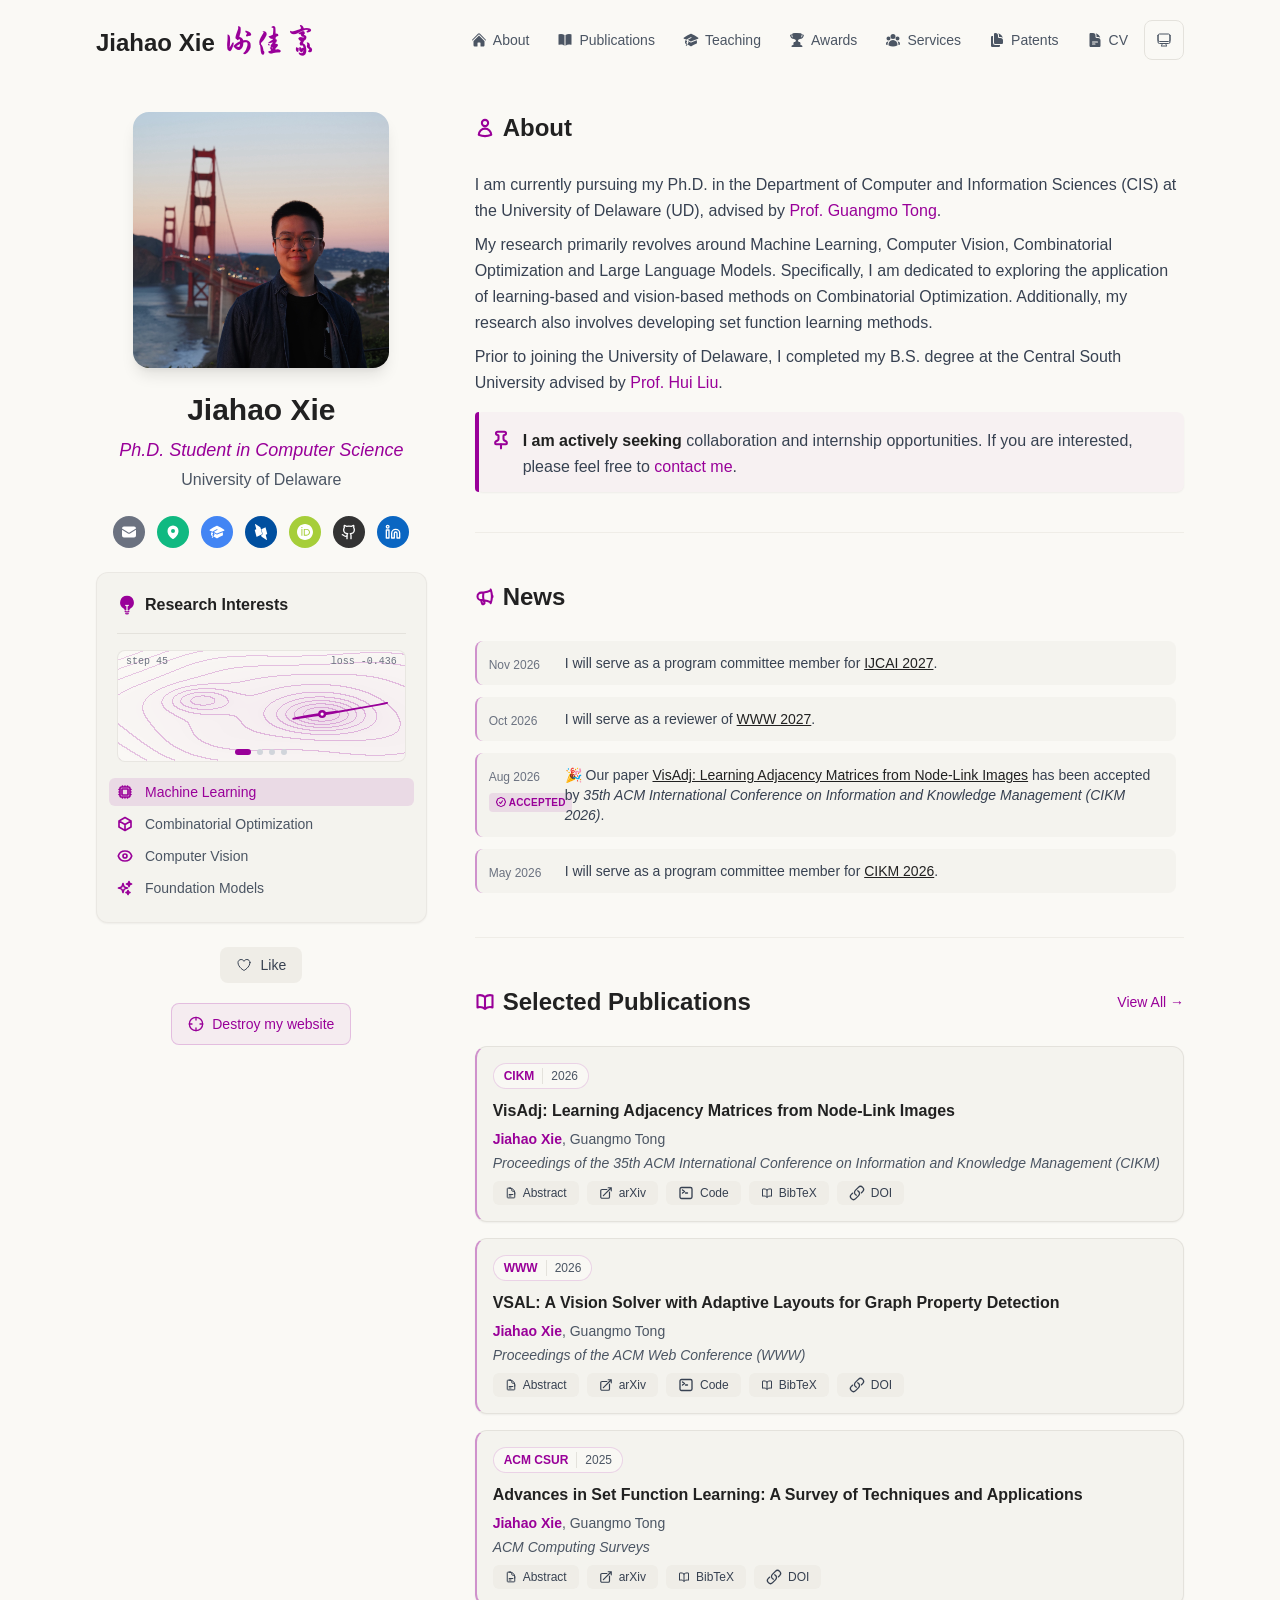
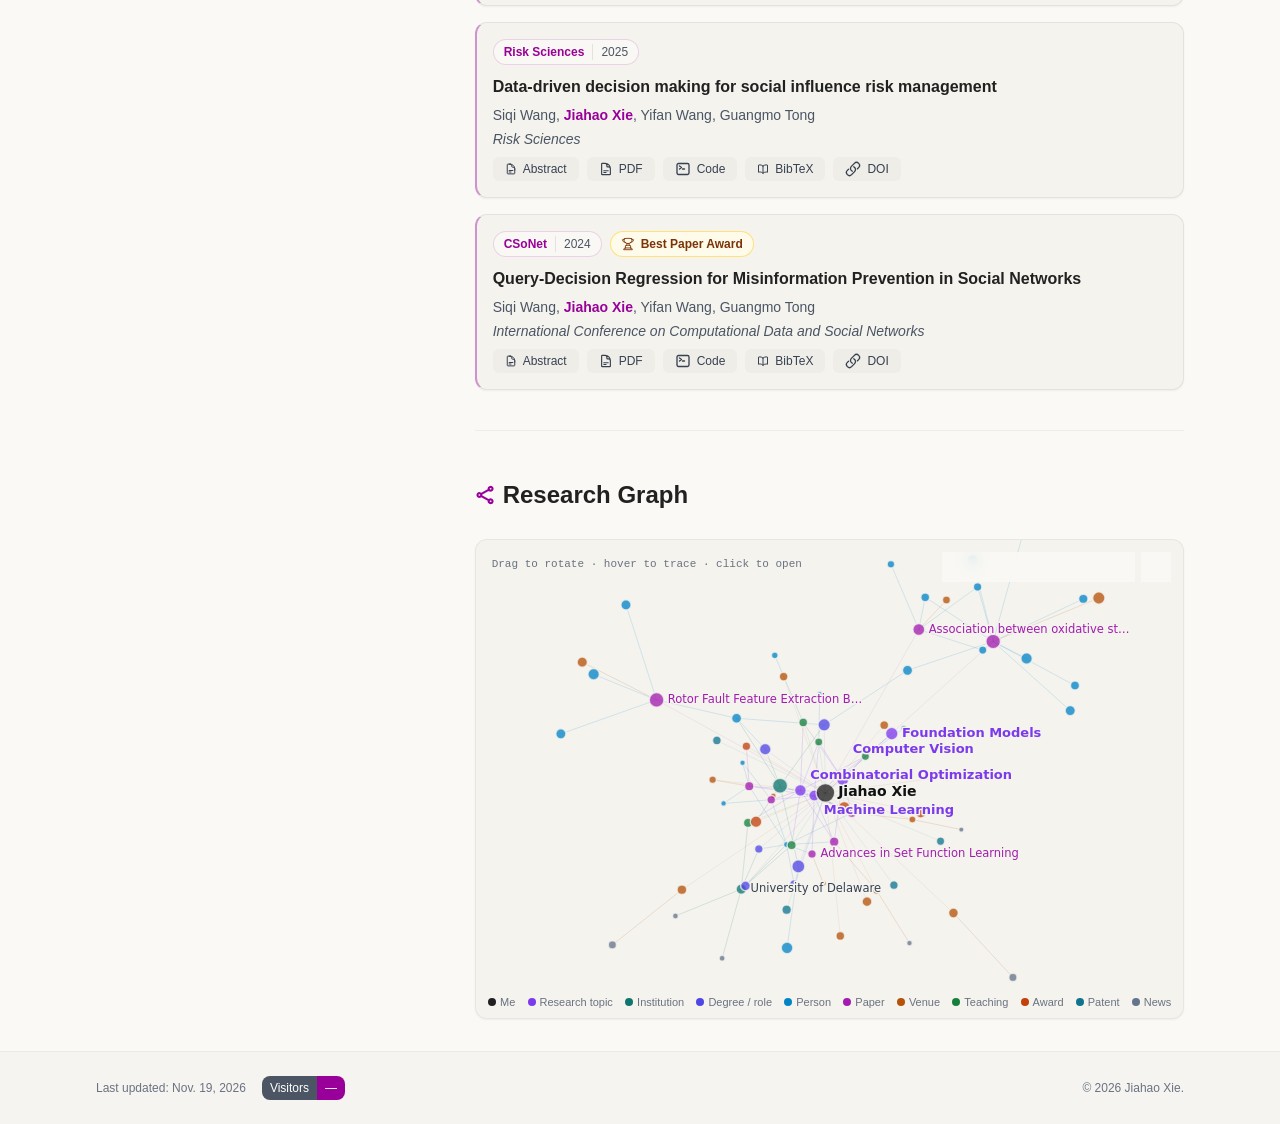
==== commit 683e425a: "update" ====
--- a/index.html
+++ b/index.html
@@ -26,4 +26,4 @@
 <p class="mb-2 last:mb-0">Prior to joining the University of Delaware, I completed my B.S. degree at the Central South University advised by <a href="https://faculty.csu.edu.cn/liuhui2/zh_CN/index.htm" target="_blank" rel="noopener noreferrer" class="text-accent font-medium transition-all duration-200 rounded hover:bg-accent/10 hover:shadow-sm cursor-pointer" node="[object Object]">Prof. Hui Liu</a>.</p>
 <blockquote class="relative mt-4 mb-0 rounded-lg bg-accent/[0.03] dark:bg-accent/5 shadow-sm overflow-visible"><div class="absolute left-0 top-0 bottom-0 w-1 bg-accent rounded-l-lg"></div><div class="relative flex pt-4 pb-3 pl-4 pr-4 gap-3 items-start"><svg xmlns="http://www.w3.org/2000/svg" width="24" height="24" viewBox="0 0 24 24" fill="none" stroke="currentColor" stroke-width="2.5" stroke-linecap="round" stroke-linejoin="round" class="lucide lucide-pin w-5 h-5 text-accent flex-shrink-0 mt-0.5" aria-hidden="true"><path d="M12 17v5"></path><path d="M9 10.76a2 2 0 0 1-1.11 1.79l-1.78.9A2 2 0 0 0 5 15.24V16a1 1 0 0 0 1 1h12a1 1 0 0 0 1-1v-.76a2 2 0 0 0-1.11-1.79l-1.78-.9A2 2 0 0 1 15 10.76V7a1 1 0 0 1 1-1 2 2 0 0 0 0-4H8a2 2 0 0 0 0 4 1 1 0 0 1 1 1z"></path></svg><div class="flex-1 text-neutral-700 dark:text-neutral-400 leading-relaxed not-italic">
 <p class="mb-2 last:mb-0"><strong class="font-semibold text-primary">I am actively seeking</strong> collaboration and internship opportunities. If you are interested, please feel free to <span class="relative inline"><button type="button" class="text-accent font-medium transition-all duration-200 rounded hover:bg-accent/10 hover:shadow-sm cursor-pointer no-hover-scale">contact me</button></span>.</p>
-</div></div></blockquote></div></div><div class="pb-10 border-b border-neutral-100 dark:border-neutral-800/50" style="opacity:0;transform:translateY(24px)"><h2 class="text-2xl font-sans font-semibold text-primary mb-4 flex items-center gap-2 pb-3"><svg xmlns="http://www.w3.org/2000/svg" fill="none" viewBox="0 0 24 24" stroke-width="2.5" stroke="currentColor" aria-hidden="true" data-slot="icon" class="h-5 w-5 text-accent flex-shrink-0"><path stroke-linecap="round" stroke-linejoin="round" d="M10.34 15.84c-.688-.06-1.386-.09-2.09-.09H7.5a4.5 4.5 0 1 1 0-9h.75c.704 0 1.402-.03 2.09-.09m0 9.18c.253.962.584 1.892.985 2.783.247.55.06 1.21-.463 1.511l-.657.38c-.551.318-1.26.117-1.527-.461a20.845 20.845 0 0 1-1.44-4.282m3.102.069a18.03 18.03 0 0 1-.59-4.59c0-1.586.205-3.124.59-4.59m0 9.18a23.848 23.848 0 0 1 8.835 2.535M10.34 6.66a23.847 23.847 0 0 0 8.835-2.535m0 0A23.74 23.74 0 0 0 18.795 3m.38 1.125a23.91 23.91 0 0 1 1.014 5.395m-1.014 8.855c-.118.38-.245.754-.38 1.125m.38-1.125a23.91 23.91 0 0 0 1.014-5.395m0-3.46c.495.413.811 1.035.811 1.73 0 .695-.316 1.317-.811 1.73m0-3.46a24.347 24.347 0 0 1 0 3.46"></path></svg>News</h2><div class="max-h-64 overflow-y-auto pr-2 space-y-3"><div data-kg-node="event:0" class="flex items-start space-x-3 p-3 rounded-lg bg-surface dark:bg-neutral-800/50 hover:shadow-md border-l-2 border-l-accent/40 hover:border-l-4 hover:border-l-accent transition-all duration-300" style="opacity:0;transform:translateY(12px)"><div class="w-16 flex-shrink-0 mt-1 space-y-1.5"><span class="block text-xs text-neutral-500">Oct 2026</span></div><div class="text-sm text-neutral-700 dark:text-neutral-600 [&amp;_a]:text-primary [&amp;_a]:underline [&amp;_a]:transition-colors [&amp;_a]:hover:text-accent"><p>I will serve as a reviewer of <a href="https://www2027.thewebconf.org/">WWW 2027</a>.</p></div></div><div data-kg-node="paper:xie2026visadj" class="flex items-start space-x-3 p-3 rounded-lg bg-surface dark:bg-neutral-800/50 hover:shadow-md border-l-2 border-l-accent/40 hover:border-l-4 hover:border-l-accent transition-all duration-300" style="opacity:0;transform:translateY(12px)"><div class="w-16 flex-shrink-0 mt-1 space-y-1.5"><span class="block text-xs text-neutral-500">Aug 2026</span><span class="inline-flex items-center gap-0.5 px-1.5 py-0.5 rounded text-[10px] font-semibold uppercase tracking-wide bg-accent/10 text-accent"><svg xmlns="http://www.w3.org/2000/svg" fill="none" viewBox="0 0 24 24" stroke-width="2.2" stroke="currentColor" aria-hidden="true" data-slot="icon" class="h-3 w-3"><path stroke-linecap="round" stroke-linejoin="round" d="M9 12.75 11.25 15 15 9.75M21 12c0 1.268-.63 2.39-1.593 3.068a3.745 3.745 0 0 1-1.043 3.296 3.745 3.745 0 0 1-3.296 1.043A3.745 3.745 0 0 1 12 21c-1.268 0-2.39-.63-3.068-1.593a3.746 3.746 0 0 1-3.296-1.043 3.745 3.745 0 0 1-1.043-3.296A3.745 3.745 0 0 1 3 12c0-1.268.63-2.39 1.593-3.068a3.745 3.745 0 0 1 1.043-3.296 3.746 3.746 0 0 1 3.296-1.043A3.746 3.746 0 0 1 12 3c1.268 0 2.39.63 3.068 1.593a3.746 3.746 0 0 1 3.296 1.043 3.746 3.746 0 0 1 1.043 3.296A3.745 3.745 0 0 1 21 12Z"></path></svg>Accepted</span></div><div class="text-sm text-neutral-700 dark:text-neutral-600 [&amp;_a]:text-primary [&amp;_a]:underline [&amp;_a]:transition-colors [&amp;_a]:hover:text-accent"><p>🎉 Our paper <a href="https://arxiv.org/abs/2608.21825">VisAdj: Learning Adjacency Matrices from Node-Link Images</a> has been accepted by <em>35th ACM International Conference on Information and Knowledge Management (CIKM 2026)</em>.</p></div></div><div data-kg-node="event:2" class="flex items-start space-x-3 p-3 rounded-lg bg-surface dark:bg-neutral-800/50 hover:shadow-md border-l-2 border-l-accent/40 hover:border-l-4 hover:border-l-accent transition-all duration-300" style="opacity:0;transform:translateY(12px)"><div class="w-16 flex-shrink-0 mt-1 space-y-1.5"><span class="block text-xs text-neutral-500">May 2026</span></div><div class="text-sm text-neutral-700 dark:text-neutral-600 [&amp;_a]:text-primary [&amp;_a]:underline [&amp;_a]:transition-colors [&amp;_a]:hover:text-accent"><p>I will serve as a program committee member for <a href="https://cikm2026.diag.uniroma1.it/">CIKM 2026</a>.</p></div></div><div data-kg-node="paper:10-1145-3774904-3792224" class="flex items-start space-x-3 p-3 rounded-lg bg-surface dark:bg-neutral-800/50 hover:shadow-md border-l-2 border-l-accent/40 hover:border-l-4 hover:border-l-accent transition-all duration-300" style="opacity:0;transform:translateY(12px)"><div class="w-16 flex-shrink-0 mt-1 space-y-1.5"><span class="block text-xs text-neutral-500">Jan 2026</span><span class="inline-flex items-center gap-0.5 px-1.5 py-0.5 rounded text-[10px] font-semibold uppercase tracking-wide bg-accent/10 text-accent"><svg xmlns="http://www.w3.org/2000/svg" fill="none" viewBox="0 0 24 24" stroke-width="2.2" stroke="currentColor" aria-hidden="true" data-slot="icon" class="h-3 w-3"><path stroke-linecap="round" stroke-linejoin="round" d="M9 12.75 11.25 15 15 9.75M21 12c0 1.268-.63 2.39-1.593 3.068a3.745 3.745 0 0 1-1.043 3.296 3.745 3.745 0 0 1-3.296 1.043A3.745 3.745 0 0 1 12 21c-1.268 0-2.39-.63-3.068-1.593a3.746 3.746 0 0 1-3.296-1.043 3.745 3.745 0 0 1-1.043-3.296A3.745 3.745 0 0 1 3 12c0-1.268.63-2.39 1.593-3.068a3.745 3.745 0 0 1 1.043-3.296 3.746 3.746 0 0 1 3.296-1.043A3.746 3.746 0 0 1 12 3c1.268 0 2.39.63 3.068 1.593a3.746 3.746 0 0 1 3.296 1.043 3.746 3.746 0 0 1 1.043 3.296A3.745 3.745 0 0 1 21 12Z"></path></svg>Accepted</span></div><div class="text-sm text-neutral-700 dark:text-neutral-600 [&amp;_a]:text-primary [&amp;_a]:underline [&amp;_a]:transition-colors [&amp;_a]:hover:text-accent"><p>🎉 Our paper <a href="https://dl.acm.org/doi/10.1145/3774904.3792224">VSAL: A Vision Solver with Adaptive Layouts for Graph Property Detection</a> has been accepted by <em>The Web Conference (WWW) 2026</em>.</p></div></div><div data-kg-node="event:4" class="flex items-start space-x-3 p-3 rounded-lg bg-surface dark:bg-neutral-800/50 hover:shadow-md border-l-2 border-l-accent/40 hover:border-l-4 hover:border-l-accent transition-all duration-300" style="opacity:0;transform:translateY(12px)"><div class="w-16 flex-shrink-0 mt-1 space-y-1.5"><span class="block text-xs text-neutral-500">Jul 2025</span></div><div class="text-sm text-neutral-700 dark:text-neutral-600 [&amp;_a]:text-primary [&amp;_a]:underline [&amp;_a]:transition-colors [&amp;_a]:hover:text-accent"><p>I will serve as a reviewer of <a href="https://cis.ieee.org/publications/t-neural-networks-and-learning-systems">IEEE TNNLS</a>.</p></div></div><div data-kg-node="event:5" class="flex items-start space-x-3 p-3 rounded-lg bg-surface dark:bg-neutral-800/50 hover:shadow-md border-l-2 border-l-accent/40 hover:border-l-4 hover:border-l-accent transition-all duration-300" style="opacity:0;transform:translateY(12px)"><div class="w-16 flex-shrink-0 mt-1 space-y-1.5"><span class="block text-xs text-neutral-500">May 2025</span></div><div class="text-sm text-neutral-700 dark:text-neutral-600 [&amp;_a]:text-primary [&amp;_a]:underline [&amp;_a]:transition-colors [&amp;_a]:hover:text-accent"><p>✊ I passed my PhD preliminary exam.</p></div></div><div data-kg-node="paper:wang2025100019" class="flex items-start space-x-3 p-3 rounded-lg bg-surface dark:bg-neutral-800/50 hover:shadow-md border-l-2 border-l-accent/40 hover:border-l-4 hover:border-l-accent transition-all duration-300" style="opacity:0;transform:translateY(12px)"><div class="w-16 flex-shrink-0 mt-1 space-y-1.5"><span class="block text-xs text-neutral-500">Apr 2025</span><span class="inline-flex items-center gap-0.5 px-1.5 py-0.5 rounded text-[10px] font-semibold uppercase tracking-wide bg-accent/10 text-accent"><svg xmlns="http://www.w3.org/2000/svg" fill="none" viewBox="0 0 24 24" stroke-width="2.2" stroke="currentColor" aria-hidden="true" data-slot="icon" class="h-3 w-3"><path stroke-linecap="round" stroke-linejoin="round" d="M9 12.75 11.25 15 15 9.75M21 12c0 1.268-.63 2.39-1.593 3.068a3.745 3.745 0 0 1-1.043 3.296 3.745 3.745 0 0 1-3.296 1.043A3.745 3.745 0 0 1 12 21c-1.268 0-2.39-.63-3.068-1.593a3.746 3.746 0 0 1-3.296-1.043 3.745 3.745 0 0 1-1.043-3.296A3.745 3.745 0 0 1 3 12c0-1.268.63-2.39 1.593-3.068a3.745 3.745 0 0 1 1.043-3.296 3.746 3.746 0 0 1 3.296-1.043A3.746 3.746 0 0 1 12 3c1.268 0 2.39.63 3.068 1.593a3.746 3.746 0 0 1 3.296 1.043 3.746 3.746 0 0 1 1.043 3.296A3.745 3.745 0 0 1 21 12Z"></path></svg>Accepted</span></div><div class="text-sm text-neutral-700 dark:text-neutral-600 [&amp;_a]:text-primary [&amp;_a]:underline [&amp;_a]:transition-colors [&amp;_a]:hover:text-accent"><p>🎉 Our paper <a href="https://www.sciencedirect.com/science/article/pii/S2950629825000098">Data-driven Decision Making for Social Influence Risk Management</a> has been accepted by <em>Risk Sciences</em>.</p></div></div><div data-kg-node="paper:10-1145-3715905" class="flex items-start space-x-3 p-3 rounded-lg bg-surface dark:bg-neutral-800/50 hover:shadow-md border-l-2 border-l-accent/40 hover:border-l-4 hover:border-l-accent transition-all duration-300" style="opacity:0;transform:translateY(12px)"><div class="w-16 flex-shrink-0 mt-1 space-y-1.5"><span class="block text-xs text-neutral-500">Jan 2025</span><span class="inline-flex items-center gap-0.5 px-1.5 py-0.5 rounded text-[10px] font-semibold uppercase tracking-wide bg-accent/10 text-accent"><svg xmlns="http://www.w3.org/2000/svg" fill="none" viewBox="0 0 24 24" stroke-width="2.2" stroke="currentColor" aria-hidden="true" data-slot="icon" class="h-3 w-3"><path stroke-linecap="round" stroke-linejoin="round" d="M9 12.75 11.25 15 15 9.75M21 12c0 1.268-.63 2.39-1.593 3.068a3.745 3.745 0 0 1-1.043 3.296 3.745 3.745 0 0 1-3.296 1.043A3.745 3.745 0 0 1 12 21c-1.268 0-2.39-.63-3.068-1.593a3.746 3.746 0 0 1-3.296-1.043 3.745 3.745 0 0 1-1.043-3.296A3.745 3.745 0 0 1 3 12c0-1.268.63-2.39 1.593-3.068a3.745 3.745 0 0 1 1.043-3.296 3.746 3.746 0 0 1 3.296-1.043A3.746 3.746 0 0 1 12 3c1.268 0 2.39.63 3.068 1.593a3.746 3.746 0 0 1 3.296 1.043 3.746 3.746 0 0 1 1.043 3.296A3.745 3.745 0 0 1 21 12Z"></path></svg>Accepted</span></div><div class="text-sm text-neutral-700 dark:text-neutral-600 [&amp;_a]:text-primary [&amp;_a]:underline [&amp;_a]:transition-colors [&amp;_a]:hover:text-accent"><p>🎉 Our paper <a href="https://dl.acm.org/doi/10.1145/3715905">Advances in Set Function Learning: A Survey of Techniques and Applications</a> has been accepted by <em>ACM Computing Surveys</em>.</p></div></div><div data-kg-node="paper:10-1007-978-981-96-6389-7-5" class="flex items-start space-x-3 p-3 rounded-lg bg-surface dark:bg-neutral-800/50 hover:shadow-md border-l-2 border-l-accent/40 hover:border-l-4 hover:border-l-accent transition-all duration-300" style="opacity:0;transform:translateY(12px)"><div class="w-16 flex-shrink-0 mt-1 space-y-1.5"><span class="block text-xs text-neutral-500">Dec 2024</span><span class="inline-flex items-center gap-0.5 px-1.5 py-0.5 rounded text-[10px] font-semibold uppercase tracking-wide bg-amber-500/15 text-amber-600 dark:text-amber-400"><svg xmlns="http://www.w3.org/2000/svg" fill="none" viewBox="0 0 24 24" stroke-width="2.2" stroke="currentColor" aria-hidden="true" data-slot="icon" class="h-3 w-3"><path stroke-linecap="round" stroke-linejoin="round" d="M16.5 18.75h-9m9 0a3 3 0 0 1 3 3h-15a3 3 0 0 1 3-3m9 0v-3.375c0-.621-.503-1.125-1.125-1.125h-.871M7.5 18.75v-3.375c0-.621.504-1.125 1.125-1.125h.872m5.007 0H9.497m5.007 0a7.454 7.454 0 0 1-.982-3.172M9.497 14.25a7.454 7.454 0 0 0 .981-3.172M5.25 4.236c-.982.143-1.954.317-2.916.52A6.003 6.003 0 0 0 7.73 9.728M5.25 4.236V4.5c0 2.108.966 3.99 2.48 5.228M5.25 4.236V2.721C7.456 2.41 9.71 2.25 12 2.25c2.291 0 4.545.16 6.75.47v1.516M7.73 9.728a6.726 6.726 0 0 0 2.748 1.35m8.272-6.842V4.5c0 2.108-.966 3.99-2.48 5.228m2.48-5.492a46.32 46.32 0 0 1 2.916.52 6.003 6.003 0 0 1-5.395 4.972m0 0a6.726 6.726 0 0 1-2.749 1.35m0 0a6.772 6.772 0 0 1-3.044 0"></path></svg>Award</span></div><div class="text-sm text-neutral-700 dark:text-neutral-600 [&amp;_a]:text-primary [&amp;_a]:underline [&amp;_a]:transition-colors [&amp;_a]:hover:text-accent"><p>🎉 Our <a href="https://link.springer.com/chapter/10.1007/978-981-96-6389-7_5">work</a> received the Best Paper Award of the 13th International Conference on Computational Data and Social Networks (CSoNet 2024).</p></div></div><div data-kg-node="event:9" class="flex items-start space-x-3 p-3 rounded-lg bg-surface dark:bg-neutral-800/50 hover:shadow-md border-l-2 border-l-accent/40 hover:border-l-4 hover:border-l-accent transition-all duration-300" style="opacity:0;transform:translateY(12px)"><div class="w-16 flex-shrink-0 mt-1 space-y-1.5"><span class="block text-xs text-neutral-500">Feb 2024</span></div><div class="text-sm text-neutral-700 dark:text-neutral-600 [&amp;_a]:text-primary [&amp;_a]:underline [&amp;_a]:transition-colors [&amp;_a]:hover:text-accent"><p>💪 I joined University of Delaware as a PhD student.</p></div></div></div></div><div class="pb-10 border-b border-neutral-100 dark:border-neutral-800/50" style="opacity:0;transform:translateY(24px)"><div class="flex items-center justify-between pb-3 mb-4"><h2 class="text-2xl font-sans font-semibold text-primary flex items-center gap-2"><svg xmlns="http://www.w3.org/2000/svg" fill="none" viewBox="0 0 24 24" stroke-width="2.5" stroke="currentColor" aria-hidden="true" data-slot="icon" class="h-5 w-5 text-accent flex-shrink-0"><path stroke-linecap="round" stroke-linejoin="round" d="M12 6.042A8.967 8.967 0 0 0 6 3.75c-1.052 0-2.062.18-3 .512v14.25A8.987 8.987 0 0 1 6 18c2.305 0 4.408.867 6 2.292m0-14.25a8.966 8.966 0 0 1 6-2.292c1.052 0 2.062.18 3 .512v14.25A8.987 8.987 0 0 0 18 18a8.967 8.967 0 0 0-6 2.292m0-14.25v14.25"></path></svg>Selected Publications</h2><a class="text-accent hover:text-accent-dark text-sm font-medium transition-all duration-200 rounded hover:bg-accent/10 hover:shadow-sm px-2 py-1 -mr-2" href="/publications/">View All →</a></div><div class="space-y-4"><div class="" style="opacity:0;transform:translateY(24px)"><div data-kg-node="paper:xie2026visadj" class="bg-surface dark:bg-neutral-800/80 p-4 rounded-xl shadow-sm border border-neutral-200 dark:border-neutral-700/50 border-l-2 border-l-accent/40 dark:border-l-accent/60 hover:border-l-4 hover:border-l-accent hover:shadow-md hover:translate-x-2 transition-all duration-300"><div class="mb-3 flex flex-wrap items-center gap-2" aria-label="Publication highlights"><span aria-label="CIKM 2026" class="inline-flex max-w-full items-center gap-2 rounded-full border border-accent/15 bg-background/80 px-2.5 py-1 text-xs leading-4 dark:border-accent/20 dark:bg-background/50"><span class="min-w-0 font-semibold text-accent">CIKM</span> <span class="shrink-0 border-l border-neutral-200 pl-2 font-medium tabular-nums text-neutral-600 dark:border-neutral-700 dark:text-neutral-400">2026</span></span></div><h3 class="font-semibold text-primary mb-2 leading-tight"><a href="https://arxiv.org/abs/2608.21825" target="_blank" rel="noopener noreferrer" class="text-primary hover:text-accent transition-colors">VisAdj: Learning Adjacency Matrices from Node-Link Images</a></h3><p class="text-sm text-neutral-600 dark:text-neutral-500 mb-1"><span><span class="font-semibold text-accent ">Jiahao Xie</span>, </span><span><span data-kg-node="person:guangmo-tong" class=" ">Guangmo Tong</span></span></p><p class="text-sm text-neutral-600 dark:text-neutral-500 mb-2 italic">Proceedings of the 35th ACM International Conference on Information and Knowledge Management (CIKM)</p><div class="flex flex-wrap gap-2 mt-2"><button type="button" class="inline-flex items-center px-3 py-1 rounded-md text-xs font-medium transition-colors bg-neutral-100 dark:bg-neutral-800 text-neutral-700 dark:text-neutral-300 hover:bg-accent hover:text-accent-foreground"><svg xmlns="http://www.w3.org/2000/svg" fill="none" viewBox="0 0 24 24" stroke-width="2" stroke="currentColor" aria-hidden="true" data-slot="icon" class="h-3 w-3 mr-1.5"><path stroke-linecap="round" stroke-linejoin="round" d="M19.5 14.25v-2.625a3.375 3.375 0 0 0-3.375-3.375h-1.5A1.125 1.125 0 0 1 13.5 7.125v-1.5a3.375 3.375 0 0 0-3.375-3.375H8.25m0 12.75h7.5m-7.5 3H12M10.5 2.25H5.625c-.621 0-1.125.504-1.125 1.125v17.25c0 .621.504 1.125 1.125 1.125h12.75c.621 0 1.125-.504 1.125-1.125V11.25a9 9 0 0 0-9-9Z"></path></svg>Abstract</button><a href="https://arxiv.org/abs/2608.21825" target="_blank" rel="noopener noreferrer" class="inline-flex items-center px-3 py-1 rounded-md text-xs font-medium bg-neutral-100 dark:bg-neutral-800 text-neutral-700 dark:text-neutral-300 hover:bg-accent hover:text-accent-foreground transition-colors"><svg xmlns="http://www.w3.org/2000/svg" fill="none" viewBox="0 0 24 24" stroke-width="2" stroke="currentColor" aria-hidden="true" data-slot="icon" class="h-3.5 w-3.5 mr-1.5 shrink-0"><path stroke-linecap="round" stroke-linejoin="round" d="M13.5 6H5.25A2.25 2.25 0 0 0 3 8.25v10.5A2.25 2.25 0 0 0 5.25 21h10.5A2.25 2.25 0 0 0 18 18.75V10.5m-10.5 6L21 3m0 0h-5.25M21 3v5.25"></path></svg>arXiv</a><a href="https://github.com/Jiahao-Xie-86/VisAdj" target="_blank" rel="noopener noreferrer" class="inline-flex items-center px-3 py-1 rounded-md text-xs font-medium bg-neutral-100 dark:bg-neutral-800 text-neutral-700 dark:text-neutral-300 hover:bg-accent hover:text-accent-foreground transition-colors"><svg xmlns="http://www.w3.org/2000/svg" fill="none" viewBox="0 0 24 24" stroke-width="2" stroke="currentColor" aria-hidden="true" data-slot="icon" class="h-4 w-4 mr-1.5 shrink-0"><path stroke-linecap="round" stroke-linejoin="round" d="m6.75 7.5 3 2.25-3 2.25m4.5 0h3m-9 8.25h13.5A2.25 2.25 0 0 0 21 18V6a2.25 2.25 0 0 0-2.25-2.25H5.25A2.25 2.25 0 0 0 3 6v12a2.25 2.25 0 0 0 2.25 2.25Z"></path></svg>Code</a><button type="button" class="inline-flex items-center px-3 py-1 rounded-md text-xs font-medium transition-colors bg-neutral-100 dark:bg-neutral-800 text-neutral-700 dark:text-neutral-300 hover:bg-accent hover:text-accent-foreground"><svg xmlns="http://www.w3.org/2000/svg" fill="none" viewBox="0 0 24 24" stroke-width="2" stroke="currentColor" aria-hidden="true" data-slot="icon" class="h-3 w-3 mr-1.5"><path stroke-linecap="round" stroke-linejoin="round" d="M12 6.042A8.967 8.967 0 0 0 6 3.75c-1.052 0-2.062.18-3 .512v14.25A8.987 8.987 0 0 1 6 18c2.305 0 4.408.867 6 2.292m0-14.25a8.966 8.966 0 0 1 6-2.292c1.052 0 2.062.18 3 .512v14.25A8.987 8.987 0 0 0 18 18a8.967 8.967 0 0 0-6 2.292m0-14.25v14.25"></path></svg>BibTeX</button><a href="https://doi.org/10.1145/3799682.3840917" target="_blank" rel="noopener noreferrer" class="inline-flex items-center px-3 py-1 rounded-md text-xs font-medium bg-neutral-100 dark:bg-neutral-800 text-neutral-700 dark:text-neutral-300 hover:bg-accent hover:text-accent-foreground transition-colors"><svg xmlns="http://www.w3.org/2000/svg" fill="none" viewBox="0 0 24 24" stroke-width="2" stroke="currentColor" aria-hidden="true" data-slot="icon" class="h-4 w-4 mr-1.5 shrink-0"><path stroke-linecap="round" stroke-linejoin="round" d="M13.19 8.688a4.5 4.5 0 0 1 1.242 7.244l-4.5 4.5a4.5 4.5 0 0 1-6.364-6.364l1.757-1.757m13.35-.622 1.757-1.757a4.5 4.5 0 0 0-6.364-6.364l-4.5 4.5a4.5 4.5 0 0 0 1.242 7.244"></path></svg>DOI</a></div></div></div><div class="" style="opacity:0;transform:translateY(24px)"><div data-kg-node="paper:10-1145-3774904-3792224" class="bg-surface dark:bg-neutral-800/80 p-4 rounded-xl shadow-sm border border-neutral-200 dark:border-neutral-700/50 border-l-2 border-l-accent/40 dark:border-l-accent/60 hover:border-l-4 hover:border-l-accent hover:shadow-md hover:translate-x-2 transition-all duration-300"><div class="mb-3 flex flex-wrap items-center gap-2" aria-label="Publication highlights"><span aria-label="WWW 2026" class="inline-flex max-w-full items-center gap-2 rounded-full border border-accent/15 bg-background/80 px-2.5 py-1 text-xs leading-4 dark:border-accent/20 dark:bg-background/50"><span class="min-w-0 font-semibold text-accent">WWW</span> <span class="shrink-0 border-l border-neutral-200 pl-2 font-medium tabular-nums text-neutral-600 dark:border-neutral-700 dark:text-neutral-400">2026</span></span></div><h3 class="font-semibold text-primary mb-2 leading-tight"><a href="https://doi.org/10.1145/3774904.3792224" target="_blank" rel="noopener noreferrer" class="text-primary hover:text-accent transition-colors">VSAL: A Vision Solver with Adaptive Layouts for Graph Property Detection</a></h3><p class="text-sm text-neutral-600 dark:text-neutral-500 mb-1"><span><span class="font-semibold text-accent ">Jiahao Xie</span>, </span><span><span data-kg-node="person:guangmo-tong" class=" ">Guangmo Tong</span></span></p><p class="text-sm text-neutral-600 dark:text-neutral-500 mb-2 italic">Proceedings of the ACM Web Conference (WWW)</p><div class="flex flex-wrap gap-2 mt-2"><button type="button" class="inline-flex items-center px-3 py-1 rounded-md text-xs font-medium transition-colors bg-neutral-100 dark:bg-neutral-800 text-neutral-700 dark:text-neutral-300 hover:bg-accent hover:text-accent-foreground"><svg xmlns="http://www.w3.org/2000/svg" fill="none" viewBox="0 0 24 24" stroke-width="2" stroke="currentColor" aria-hidden="true" data-slot="icon" class="h-3 w-3 mr-1.5"><path stroke-linecap="round" stroke-linejoin="round" d="M19.5 14.25v-2.625a3.375 3.375 0 0 0-3.375-3.375h-1.5A1.125 1.125 0 0 1 13.5 7.125v-1.5a3.375 3.375 0 0 0-3.375-3.375H8.25m0 12.75h7.5m-7.5 3H12M10.5 2.25H5.625c-.621 0-1.125.504-1.125 1.125v17.25c0 .621.504 1.125 1.125 1.125h12.75c.621 0 1.125-.504 1.125-1.125V11.25a9 9 0 0 0-9-9Z"></path></svg>Abstract</button><a href="https://arxiv.org/abs/2602.13880" target="_blank" rel="noopener noreferrer" class="inline-flex items-center px-3 py-1 rounded-md text-xs font-medium bg-neutral-100 dark:bg-neutral-800 text-neutral-700 dark:text-neutral-300 hover:bg-accent hover:text-accent-foreground transition-colors"><svg xmlns="http://www.w3.org/2000/svg" fill="none" viewBox="0 0 24 24" stroke-width="2" stroke="currentColor" aria-hidden="true" data-slot="icon" class="h-3.5 w-3.5 mr-1.5 shrink-0"><path stroke-linecap="round" stroke-linejoin="round" d="M13.5 6H5.25A2.25 2.25 0 0 0 3 8.25v10.5A2.25 2.25 0 0 0 5.25 21h10.5A2.25 2.25 0 0 0 18 18.75V10.5m-10.5 6L21 3m0 0h-5.25M21 3v5.25"></path></svg>arXiv</a><a href="https://github.com/Jiahao-Xie-86/VSAL" target="_blank" rel="noopener noreferrer" class="inline-flex items-center px-3 py-1 rounded-md text-xs font-medium bg-neutral-100 dark:bg-neutral-800 text-neutral-700 dark:text-neutral-300 hover:bg-accent hover:text-accent-foreground transition-colors"><svg xmlns="http://www.w3.org/2000/svg" fill="none" viewBox="0 0 24 24" stroke-width="2" stroke="currentColor" aria-hidden="true" data-slot="icon" class="h-4 w-4 mr-1.5 shrink-0"><path stroke-linecap="round" stroke-linejoin="round" d="m6.75 7.5 3 2.25-3 2.25m4.5 0h3m-9 8.25h13.5A2.25 2.25 0 0 0 21 18V6a2.25 2.25 0 0 0-2.25-2.25H5.25A2.25 2.25 0 0 0 3 6v12a2.25 2.25 0 0 0 2.25 2.25Z"></path></svg>Code</a><button type="button" class="inline-flex items-center px-3 py-1 rounded-md text-xs font-medium transition-colors bg-neutral-100 dark:bg-neutral-800 text-neutral-700 dark:text-neutral-300 hover:bg-accent hover:text-accent-foreground"><svg xmlns="http://www.w3.org/2000/svg" fill="none" viewBox="0 0 24 24" stroke-width="2" stroke="currentColor" aria-hidden="true" data-slot="icon" class="h-3 w-3 mr-1.5"><path stroke-linecap="round" stroke-linejoin="round" d="M12 6.042A8.967 8.967 0 0 0 6 3.75c-1.052 0-2.062.18-3 .512v14.25A8.987 8.987 0 0 1 6 18c2.305 0 4.408.867 6 2.292m0-14.25a8.966 8.966 0 0 1 6-2.292c1.052 0 2.062.18 3 .512v14.25A8.987 8.987 0 0 0 18 18a8.967 8.967 0 0 0-6 2.292m0-14.25v14.25"></path></svg>BibTeX</button><a href="https://doi.org/10.1145/3774904.3792224" target="_blank" rel="noopener noreferrer" class="inline-flex items-center px-3 py-1 rounded-md text-xs font-medium bg-neutral-100 dark:bg-neutral-800 text-neutral-700 dark:text-neutral-300 hover:bg-accent hover:text-accent-foreground transition-colors"><svg xmlns="http://www.w3.org/2000/svg" fill="none" viewBox="0 0 24 24" stroke-width="2" stroke="currentColor" aria-hidden="true" data-slot="icon" class="h-4 w-4 mr-1.5 shrink-0"><path stroke-linecap="round" stroke-linejoin="round" d="M13.19 8.688a4.5 4.5 0 0 1 1.242 7.244l-4.5 4.5a4.5 4.5 0 0 1-6.364-6.364l1.757-1.757m13.35-.622 1.757-1.757a4.5 4.5 0 0 0-6.364-6.364l-4.5 4.5a4.5 4.5 0 0 0 1.242 7.244"></path></svg>DOI</a></div></div></div><div class="" style="opacity:0;transform:translateY(24px)"><div data-kg-node="paper:10-1145-3715905" class="bg-surface dark:bg-neutral-800/80 p-4 rounded-xl shadow-sm border border-neutral-200 dark:border-neutral-700/50 border-l-2 border-l-accent/40 dark:border-l-accent/60 hover:border-l-4 hover:border-l-accent hover:shadow-md hover:translate-x-2 transition-all duration-300"><div class="mb-3 flex flex-wrap items-center gap-2" aria-label="Publication highlights"><span aria-label="ACM CSUR 2025" class="inline-flex max-w-full items-center gap-2 rounded-full border border-accent/15 bg-background/80 px-2.5 py-1 text-xs leading-4 dark:border-accent/20 dark:bg-background/50"><span class="min-w-0 font-semibold text-accent">ACM CSUR</span> <span class="shrink-0 border-l border-neutral-200 pl-2 font-medium tabular-nums text-neutral-600 dark:border-neutral-700 dark:text-neutral-400">2025</span></span></div><h3 class="font-semibold text-primary mb-2 leading-tight"><a href="https://doi.org/10.1145/3715905" target="_blank" rel="noopener noreferrer" class="text-primary hover:text-accent transition-colors">Advances in Set Function Learning: A Survey of Techniques and Applications</a></h3><p class="text-sm text-neutral-600 dark:text-neutral-500 mb-1"><span><span class="font-semibold text-accent ">Jiahao Xie</span>, </span><span><span data-kg-node="person:guangmo-tong" class=" ">Guangmo Tong</span></span></p><p class="text-sm text-neutral-600 dark:text-neutral-500 mb-2 italic">ACM Computing Surveys</p><div class="flex flex-wrap gap-2 mt-2"><button type="button" class="inline-flex items-center px-3 py-1 rounded-md text-xs font-medium transition-colors bg-neutral-100 dark:bg-neutral-800 text-neutral-700 dark:text-neutral-300 hover:bg-accent hover:text-accent-foreground"><svg xmlns="http://www.w3.org/2000/svg" fill="none" viewBox="0 0 24 24" stroke-width="2" stroke="currentColor" aria-hidden="true" data-slot="icon" class="h-3 w-3 mr-1.5"><path stroke-linecap="round" stroke-linejoin="round" d="M19.5 14.25v-2.625a3.375 3.375 0 0 0-3.375-3.375h-1.5A1.125 1.125 0 0 1 13.5 7.125v-1.5a3.375 3.375 0 0 0-3.375-3.375H8.25m0 12.75h7.5m-7.5 3H12M10.5 2.25H5.625c-.621 0-1.125.504-1.125 1.125v17.25c0 .621.504 1.125 1.125 1.125h12.75c.621 0 1.125-.504 1.125-1.125V11.25a9 9 0 0 0-9-9Z"></path></svg>Abstract</button><a href="https://arxiv.org/abs/2501.14991" target="_blank" rel="noopener noreferrer" class="inline-flex items-center px-3 py-1 rounded-md text-xs font-medium bg-neutral-100 dark:bg-neutral-800 text-neutral-700 dark:text-neutral-300 hover:bg-accent hover:text-accent-foreground transition-colors"><svg xmlns="http://www.w3.org/2000/svg" fill="none" viewBox="0 0 24 24" stroke-width="2" stroke="currentColor" aria-hidden="true" data-slot="icon" class="h-3.5 w-3.5 mr-1.5 shrink-0"><path stroke-linecap="round" stroke-linejoin="round" d="M13.5 6H5.25A2.25 2.25 0 0 0 3 8.25v10.5A2.25 2.25 0 0 0 5.25 21h10.5A2.25 2.25 0 0 0 18 18.75V10.5m-10.5 6L21 3m0 0h-5.25M21 3v5.25"></path></svg>arXiv</a><button type="button" class="inline-flex items-center px-3 py-1 rounded-md text-xs font-medium transition-colors bg-neutral-100 dark:bg-neutral-800 text-neutral-700 dark:text-neutral-300 hover:bg-accent hover:text-accent-foreground"><svg xmlns="http://www.w3.org/2000/svg" fill="none" viewBox="0 0 24 24" stroke-width="2" stroke="currentColor" aria-hidden="true" data-slot="icon" class="h-3 w-3 mr-1.5"><path stroke-linecap="round" stroke-linejoin="round" d="M12 6.042A8.967 8.967 0 0 0 6 3.75c-1.052 0-2.062.18-3 .512v14.25A8.987 8.987 0 0 1 6 18c2.305 0 4.408.867 6 2.292m0-14.25a8.966 8.966 0 0 1 6-2.292c1.052 0 2.062.18 3 .512v14.25A8.987 8.987 0 0 0 18 18a8.967 8.967 0 0 0-6 2.292m0-14.25v14.25"></path></svg>BibTeX</button><a href="https://doi.org/10.1145/3715905" target="_blank" rel="noopener noreferrer" class="inline-flex items-center px-3 py-1 rounded-md text-xs font-medium bg-neutral-100 dark:bg-neutral-800 text-neutral-700 dark:text-neutral-300 hover:bg-accent hover:text-accent-foreground transition-colors"><svg xmlns="http://www.w3.org/2000/svg" fill="none" viewBox="0 0 24 24" stroke-width="2" stroke="currentColor" aria-hidden="true" data-slot="icon" class="h-4 w-4 mr-1.5 shrink-0"><path stroke-linecap="round" stroke-linejoin="round" d="M13.19 8.688a4.5 4.5 0 0 1 1.242 7.244l-4.5 4.5a4.5 4.5 0 0 1-6.364-6.364l1.757-1.757m13.35-.622 1.757-1.757a4.5 4.5 0 0 0-6.364-6.364l-4.5 4.5a4.5 4.5 0 0 0 1.242 7.244"></path></svg>DOI</a></div></div></div><div class="" style="opacity:0;transform:translateY(24px)"><div data-kg-node="paper:wang2025100019" class="bg-surface dark:bg-neutral-800/80 p-4 rounded-xl shadow-sm border border-neutral-200 dark:border-neutral-700/50 border-l-2 border-l-accent/40 dark:border-l-accent/60 hover:border-l-4 hover:border-l-accent hover:shadow-md hover:translate-x-2 transition-all duration-300"><div class="mb-3 flex flex-wrap items-center gap-2" aria-label="Publication highlights"><span aria-label="Risk Sciences 2025" class="inline-flex max-w-full items-center gap-2 rounded-full border border-accent/15 bg-background/80 px-2.5 py-1 text-xs leading-4 dark:border-accent/20 dark:bg-background/50"><span class="min-w-0 font-semibold text-accent">Risk Sciences</span> <span class="shrink-0 border-l border-neutral-200 pl-2 font-medium tabular-nums text-neutral-600 dark:border-neutral-700 dark:text-neutral-400">2025</span></span></div><h3 class="font-semibold text-primary mb-2 leading-tight"><a href="https://www.sciencedirect.com/science/article/pii/S2950629825000098" target="_blank" rel="noopener noreferrer" class="text-primary hover:text-accent transition-colors">Data-driven decision making for social influence risk management</a></h3><p class="text-sm text-neutral-600 dark:text-neutral-500 mb-1"><span><span data-kg-node="person:siqi-wang" class=" ">Siqi Wang</span>, </span><span><span class="font-semibold text-accent ">Jiahao Xie</span>, </span><span><span data-kg-node="person:yifan-wang" class=" ">Yifan Wang</span>, </span><span><span data-kg-node="person:guangmo-tong" class=" ">Guangmo Tong</span></span></p><p class="text-sm text-neutral-600 dark:text-neutral-500 mb-2 italic">Risk Sciences</p><div class="flex flex-wrap gap-2 mt-2"><button type="button" class="inline-flex items-center px-3 py-1 rounded-md text-xs font-medium transition-colors bg-neutral-100 dark:bg-neutral-800 text-neutral-700 dark:text-neutral-300 hover:bg-accent hover:text-accent-foreground"><svg xmlns="http://www.w3.org/2000/svg" fill="none" viewBox="0 0 24 24" stroke-width="2" stroke="currentColor" aria-hidden="true" data-slot="icon" class="h-3 w-3 mr-1.5"><path stroke-linecap="round" stroke-linejoin="round" d="M19.5 14.25v-2.625a3.375 3.375 0 0 0-3.375-3.375h-1.5A1.125 1.125 0 0 1 13.5 7.125v-1.5a3.375 3.375 0 0 0-3.375-3.375H8.25m0 12.75h7.5m-7.5 3H12M10.5 2.25H5.625c-.621 0-1.125.504-1.125 1.125v17.25c0 .621.504 1.125 1.125 1.125h12.75c.621 0 1.125-.504 1.125-1.125V11.25a9 9 0 0 0-9-9Z"></path></svg>Abstract</button><a href="/papers/social-influence-risk-management.pdf" target="_blank" rel="noopener noreferrer" title="Read PDF" class="inline-flex items-center px-3 py-1 rounded-md text-xs font-medium bg-neutral-100 dark:bg-neutral-800 text-neutral-700 dark:text-neutral-300 hover:bg-accent hover:text-accent-foreground transition-colors"><svg xmlns="http://www.w3.org/2000/svg" fill="none" viewBox="0 0 24 24" stroke-width="2" stroke="currentColor" aria-hidden="true" data-slot="icon" class="h-3.5 w-3.5 mr-1.5 shrink-0"><path stroke-linecap="round" stroke-linejoin="round" d="M19.5 14.25v-2.625a3.375 3.375 0 0 0-3.375-3.375h-1.5A1.125 1.125 0 0 1 13.5 7.125v-1.5a3.375 3.375 0 0 0-3.375-3.375H8.25m0 12.75h7.5m-7.5 3H12M10.5 2.25H5.625c-.621 0-1.125.504-1.125 1.125v17.25c0 .621.504 1.125 1.125 1.125h12.75c.621 0 1.125-.504 1.125-1.125V11.25a9 9 0 0 0-9-9Z"></path></svg>PDF</a><a href="https://github.com/SiqiWang1113/Query-Decision-Regression-for-Misinformation-Prevention-in-Social-Networks" target="_blank" rel="noopener noreferrer" class="inline-flex items-center px-3 py-1 rounded-md text-xs font-medium bg-neutral-100 dark:bg-neutral-800 text-neutral-700 dark:text-neutral-300 hover:bg-accent hover:text-accent-foreground transition-colors"><svg xmlns="http://www.w3.org/2000/svg" fill="none" viewBox="0 0 24 24" stroke-width="2" stroke="currentColor" aria-hidden="true" data-slot="icon" class="h-4 w-4 mr-1.5 shrink-0"><path stroke-linecap="round" stroke-linejoin="round" d="m6.75 7.5 3 2.25-3 2.25m4.5 0h3m-9 8.25h13.5A2.25 2.25 0 0 0 21 18V6a2.25 2.25 0 0 0-2.25-2.25H5.25A2.25 2.25 0 0 0 3 6v12a2.25 2.25 0 0 0 2.25 2.25Z"></path></svg>Code</a><button type="button" class="inline-flex items-center px-3 py-1 rounded-md text-xs font-medium transition-colors bg-neutral-100 dark:bg-neutral-800 text-neutral-700 dark:text-neutral-300 hover:bg-accent hover:text-accent-foreground"><svg xmlns="http://www.w3.org/2000/svg" fill="none" viewBox="0 0 24 24" stroke-width="2" stroke="currentColor" aria-hidden="true" data-slot="icon" class="h-3 w-3 mr-1.5"><path stroke-linecap="round" stroke-linejoin="round" d="M12 6.042A8.967 8.967 0 0 0 6 3.75c-1.052 0-2.062.18-3 .512v14.25A8.987 8.987 0 0 1 6 18c2.305 0 4.408.867 6 2.292m0-14.25a8.966 8.966 0 0 1 6-2.292c1.052 0 2.062.18 3 .512v14.25A8.987 8.987 0 0 0 18 18a8.967 8.967 0 0 0-6 2.292m0-14.25v14.25"></path></svg>BibTeX</button><a href="https://doi.org/10.1016/j.risk.2025.100019" target="_blank" rel="noopener noreferrer" class="inline-flex items-center px-3 py-1 rounded-md text-xs font-medium bg-neutral-100 dark:bg-neutral-800 text-neutral-700 dark:text-neutral-300 hover:bg-accent hover:text-accent-foreground transition-colors"><svg xmlns="http://www.w3.org/2000/svg" fill="none" viewBox="0 0 24 24" stroke-width="2" stroke="currentColor" aria-hidden="true" data-slot="icon" class="h-4 w-4 mr-1.5 shrink-0"><path stroke-linecap="round" stroke-linejoin="round" d="M13.19 8.688a4.5 4.5 0 0 1 1.242 7.244l-4.5 4.5a4.5 4.5 0 0 1-6.364-6.364l1.757-1.757m13.35-.622 1.757-1.757a4.5 4.5 0 0 0-6.364-6.364l-4.5 4.5a4.5 4.5 0 0 0 1.242 7.244"></path></svg>DOI</a></div></div></div><div class="" style="opacity:0;transform:translateY(24px)"><div data-kg-node="paper:10-1007-978-981-96-6389-7-5" class="bg-surface dark:bg-neutral-800/80 p-4 rounded-xl shadow-sm border border-neutral-200 dark:border-neutral-700/50 border-l-2 border-l-accent/40 dark:border-l-accent/60 hover:border-l-4 hover:border-l-accent hover:shadow-md hover:translate-x-2 transition-all duration-300"><div class="mb-3 flex flex-wrap items-center gap-2" aria-label="Publication highlights"><span aria-label="CSoNet 2024" class="inline-flex max-w-full items-center gap-2 rounded-full border border-accent/15 bg-background/80 px-2.5 py-1 text-xs leading-4 dark:border-accent/20 dark:bg-background/50"><span class="min-w-0 font-semibold text-accent">CSoNet</span> <span class="shrink-0 border-l border-neutral-200 pl-2 font-medium tabular-nums text-neutral-600 dark:border-neutral-700 dark:text-neutral-400">2024</span></span><span class="inline-flex items-center gap-1.5 rounded-full border border-amber-300/60 bg-amber-50 px-2.5 py-1 text-xs font-semibold leading-4 text-amber-900 dark:border-amber-400/25 dark:bg-amber-400/10 dark:text-amber-200"><svg xmlns="http://www.w3.org/2000/svg" fill="none" viewBox="0 0 24 24" stroke-width="1.5" stroke="currentColor" aria-hidden="true" data-slot="icon" class="h-3.5 w-3.5 shrink-0"><path stroke-linecap="round" stroke-linejoin="round" d="M16.5 18.75h-9m9 0a3 3 0 0 1 3 3h-15a3 3 0 0 1 3-3m9 0v-3.375c0-.621-.503-1.125-1.125-1.125h-.871M7.5 18.75v-3.375c0-.621.504-1.125 1.125-1.125h.872m5.007 0H9.497m5.007 0a7.454 7.454 0 0 1-.982-3.172M9.497 14.25a7.454 7.454 0 0 0 .981-3.172M5.25 4.236c-.982.143-1.954.317-2.916.52A6.003 6.003 0 0 0 7.73 9.728M5.25 4.236V4.5c0 2.108.966 3.99 2.48 5.228M5.25 4.236V2.721C7.456 2.41 9.71 2.25 12 2.25c2.291 0 4.545.16 6.75.47v1.516M7.73 9.728a6.726 6.726 0 0 0 2.748 1.35m8.272-6.842V4.5c0 2.108-.966 3.99-2.48 5.228m2.48-5.492a46.32 46.32 0 0 1 2.916.52 6.003 6.003 0 0 1-5.395 4.972m0 0a6.726 6.726 0 0 1-2.749 1.35m0 0a6.772 6.772 0 0 1-3.044 0"></path></svg>Best Paper Award</span></div><h3 class="font-semibold text-primary mb-2 leading-tight"><a href="https://doi.org/10.1007/978-981-96-6389-7_5" target="_blank" rel="noopener noreferrer" class="text-primary hover:text-accent transition-colors">Query-Decision Regression for Misinformation Prevention in Social Networks</a></h3><p class="text-sm text-neutral-600 dark:text-neutral-500 mb-1"><span><span data-kg-node="person:siqi-wang" class=" ">Siqi Wang</span>, </span><span><span class="font-semibold text-accent ">Jiahao Xie</span>, </span><span><span data-kg-node="person:yifan-wang" class=" ">Yifan Wang</span>, </span><span><span data-kg-node="person:guangmo-tong" class=" ">Guangmo Tong</span></span></p><p class="text-sm text-neutral-600 dark:text-neutral-500 mb-2 italic">International Conference on Computational Data and Social Networks</p><div class="flex flex-wrap gap-2 mt-2"><button type="button" class="inline-flex items-center px-3 py-1 rounded-md text-xs font-medium transition-colors bg-neutral-100 dark:bg-neutral-800 text-neutral-700 dark:text-neutral-300 hover:bg-accent hover:text-accent-foreground"><svg xmlns="http://www.w3.org/2000/svg" fill="none" viewBox="0 0 24 24" stroke-width="2" stroke="currentColor" aria-hidden="true" data-slot="icon" class="h-3 w-3 mr-1.5"><path stroke-linecap="round" stroke-linejoin="round" d="M19.5 14.25v-2.625a3.375 3.375 0 0 0-3.375-3.375h-1.5A1.125 1.125 0 0 1 13.5 7.125v-1.5a3.375 3.375 0 0 0-3.375-3.375H8.25m0 12.75h7.5m-7.5 3H12M10.5 2.25H5.625c-.621 0-1.125.504-1.125 1.125v17.25c0 .621.504 1.125 1.125 1.125h12.75c.621 0 1.125-.504 1.125-1.125V11.25a9 9 0 0 0-9-9Z"></path></svg>Abstract</button><a href="/papers/query-decision-regression.pdf" target="_blank" rel="noopener noreferrer" title="Read PDF" class="inline-flex items-center px-3 py-1 rounded-md text-xs font-medium bg-neutral-100 dark:bg-neutral-800 text-neutral-700 dark:text-neutral-300 hover:bg-accent hover:text-accent-foreground transition-colors"><svg xmlns="http://www.w3.org/2000/svg" fill="none" viewBox="0 0 24 24" stroke-width="2" stroke="currentColor" aria-hidden="true" data-slot="icon" class="h-3.5 w-3.5 mr-1.5 shrink-0"><path stroke-linecap="round" stroke-linejoin="round" d="M19.5 14.25v-2.625a3.375 3.375 0 0 0-3.375-3.375h-1.5A1.125 1.125 0 0 1 13.5 7.125v-1.5a3.375 3.375 0 0 0-3.375-3.375H8.25m0 12.75h7.5m-7.5 3H12M10.5 2.25H5.625c-.621 0-1.125.504-1.125 1.125v17.25c0 .621.504 1.125 1.125 1.125h12.75c.621 0 1.125-.504 1.125-1.125V11.25a9 9 0 0 0-9-9Z"></path></svg>PDF</a><a href="https://github.com/SiqiWang1113/Query-Decision-Regression-for-Misinformation-Prevention-in-Social-Networks" target="_blank" rel="noopener noreferrer" class="inline-flex items-center px-3 py-1 rounded-md text-xs font-medium bg-neutral-100 dark:bg-neutral-800 text-neutral-700 dark:text-neutral-300 hover:bg-accent hover:text-accent-foreground transition-colors"><svg xmlns="http://www.w3.org/2000/svg" fill="none" viewBox="0 0 24 24" stroke-width="2" stroke="currentColor" aria-hidden="true" data-slot="icon" class="h-4 w-4 mr-1.5 shrink-0"><path stroke-linecap="round" stroke-linejoin="round" d="m6.75 7.5 3 2.25-3 2.25m4.5 0h3m-9 8.25h13.5A2.25 2.25 0 0 0 21 18V6a2.25 2.25 0 0 0-2.25-2.25H5.25A2.25 2.25 0 0 0 3 6v12a2.25 2.25 0 0 0 2.25 2.25Z"></path></svg>Code</a><button type="button" class="inline-flex items-center px-3 py-1 rounded-md text-xs font-medium transition-colors bg-neutral-100 dark:bg-neutral-800 text-neutral-700 dark:text-neutral-300 hover:bg-accent hover:text-accent-foreground"><svg xmlns="http://www.w3.org/2000/svg" fill="none" viewBox="0 0 24 24" stroke-width="2" stroke="currentColor" aria-hidden="true" data-slot="icon" class="h-3 w-3 mr-1.5"><path stroke-linecap="round" stroke-linejoin="round" d="M12 6.042A8.967 8.967 0 0 0 6 3.75c-1.052 0-2.062.18-3 .512v14.25A8.987 8.987 0 0 1 6 18c2.305 0 4.408.867 6 2.292m0-14.25a8.966 8.966 0 0 1 6-2.292c1.052 0 2.062.18 3 .512v14.25A8.987 8.987 0 0 0 18 18a8.967 8.967 0 0 0-6 2.292m0-14.25v14.25"></path></svg>BibTeX</button><a href="https://doi.org/10.1007/978-981-96-6389-7_5" target="_blank" rel="noopener noreferrer" class="inline-flex items-center px-3 py-1 rounded-md text-xs font-medium bg-neutral-100 dark:bg-neutral-800 text-neutral-700 dark:text-neutral-300 hover:bg-accent hover:text-accent-foreground transition-colors"><svg xmlns="http://www.w3.org/2000/svg" fill="none" viewBox="0 0 24 24" stroke-width="2" stroke="currentColor" aria-hidden="true" data-slot="icon" class="h-4 w-4 mr-1.5 shrink-0"><path stroke-linecap="round" stroke-linejoin="round" d="M13.19 8.688a4.5 4.5 0 0 1 1.242 7.244l-4.5 4.5a4.5 4.5 0 0 1-6.364-6.364l1.757-1.757m13.35-.622 1.757-1.757a4.5 4.5 0 0 0-6.364-6.364l-4.5 4.5a4.5 4.5 0 0 0 1.242 7.244"></path></svg>DOI</a></div></div></div></div></div><div class="" style="opacity:0;transform:translateY(24px)"><h2 class="text-2xl font-sans font-semibold text-primary mb-4 flex items-center gap-2 pb-3"><svg xmlns="http://www.w3.org/2000/svg" fill="none" viewBox="0 0 24 24" stroke-width="2.5" stroke="currentColor" aria-hidden="true" data-slot="icon" class="h-5 w-5 text-accent flex-shrink-0"><path stroke-linecap="round" stroke-linejoin="round" d="M7.217 10.907a2.25 2.25 0 1 0 0 2.186m0-2.186c.18.324.283.696.283 1.093s-.103.77-.283 1.093m0-2.186 9.566-5.314m-9.566 7.5 9.566 5.314m0 0a2.25 2.25 0 1 0 3.935 2.186 2.25 2.25 0 0 0-3.935-2.186Zm0-12.814a2.25 2.25 0 1 0 3.933-2.185 2.25 2.25 0 0 0-3.933 2.185Z"></path></svg>Research Graph</h2><div data-kg-root="true" class="overflow-hidden relative h-[440px] sm:h-[480px] rounded-xl bg-surface dark:bg-neutral-900/60 border border-neutral-200/70 dark:border-neutral-700/50 shadow-sm"><canvas class="absolute inset-0 w-full h-full cursor-grab touch-pan-y" aria-label="Interactive graph of papers, people, venues and milestones" role="img"></canvas><div class="absolute top-3 right-3 flex items-center gap-1.5"><div class="flex gap-0.5 p-0.5 rounded-lg bg-background/80 dark:bg-neutral-800/80 backdrop-blur border border-neutral-200/70 dark:border-neutral-700/60" role="group" aria-label="Graph layout"><button type="button" aria-pressed="true" class="no-hover-scale px-2.5 py-1 rounded-md text-xs font-medium capitalize transition-colors bg-accent/10 text-accent">network</button><button type="button" aria-pressed="false" class="no-hover-scale px-2.5 py-1 rounded-md text-xs font-medium capitalize transition-colors text-neutral-600 dark:text-neutral-500 hover:text-primary">topics</button><button type="button" aria-pressed="false" class="no-hover-scale px-2.5 py-1 rounded-md text-xs font-medium capitalize transition-colors text-neutral-600 dark:text-neutral-500 hover:text-primary">timeline</button></div><button type="button" aria-label="Full screen" title="Full screen" class="no-hover-scale p-1.5 rounded-lg bg-background/80 dark:bg-neutral-800/80 backdrop-blur border border-neutral-200/70 dark:border-neutral-700/60 text-neutral-600 dark:text-neutral-500 hover:text-primary transition-colors"><svg xmlns="http://www.w3.org/2000/svg" fill="none" viewBox="0 0 24 24" stroke-width="1.5" stroke="currentColor" aria-hidden="true" data-slot="icon" class="h-4 w-4"><path stroke-linecap="round" stroke-linejoin="round" d="M3.75 3.75v4.5m0-4.5h4.5m-4.5 0L9 9M3.75 20.25v-4.5m0 4.5h4.5m-4.5 0L9 15M20.25 3.75h-4.5m4.5 0v4.5m0-4.5L15 9m5.25 11.25h-4.5m4.5 0v-4.5m0 4.5L15 15"></path></svg></button></div><ul class="@container absolute bottom-2 left-3 right-3 hidden sm:flex justify-between gap-x-1 pointer-events-auto"><li class="flex items-center gap-1 whitespace-nowrap text-[11px] @max-[37.5rem]:text-[10px] text-neutral-500 cursor-default hover:text-primary transition-colors"><span class="w-2 h-2 rounded-full" style="background:var(--kg-me)"></span>Me</li><li class="flex items-center gap-1 whitespace-nowrap text-[11px] @max-[37.5rem]:text-[10px] text-neutral-500 cursor-default hover:text-primary transition-colors"><span class="w-2 h-2 rounded-full" style="background:var(--kg-topic)"></span>Research topic</li><li class="flex items-center gap-1 whitespace-nowrap text-[11px] @max-[37.5rem]:text-[10px] text-neutral-500 cursor-default hover:text-primary transition-colors"><span class="w-2 h-2 rounded-full" style="background:var(--kg-org)"></span>Institution</li><li class="flex items-center gap-1 whitespace-nowrap text-[11px] @max-[37.5rem]:text-[10px] text-neutral-500 cursor-default hover:text-primary transition-colors"><span class="w-2 h-2 rounded-full" style="background:var(--kg-career)"></span>Degree / role</li><li class="flex items-center gap-1 whitespace-nowrap text-[11px] @max-[37.5rem]:text-[10px] text-neutral-500 cursor-default hover:text-primary transition-colors"><span class="w-2 h-2 rounded-full" style="background:var(--kg-person)"></span>Person</li><li class="flex items-center gap-1 whitespace-nowrap text-[11px] @max-[37.5rem]:text-[10px] text-neutral-500 cursor-default hover:text-primary transition-colors"><span class="w-2 h-2 rounded-full" style="background:var(--kg-paper)"></span>Paper</li><li class="flex items-center gap-1 whitespace-nowrap text-[11px] @max-[37.5rem]:text-[10px] text-neutral-500 cursor-default hover:text-primary transition-colors"><span class="w-2 h-2 rounded-full" style="background:var(--kg-venue)"></span>Venue</li><li class="flex items-center gap-1 whitespace-nowrap text-[11px] @max-[37.5rem]:text-[10px] text-neutral-500 cursor-default hover:text-primary transition-colors"><span class="w-2 h-2 rounded-full" style="background:var(--kg-teaching)"></span>Teaching</li><li class="flex items-center gap-1 whitespace-nowrap text-[11px] @max-[37.5rem]:text-[10px] text-neutral-500 cursor-default hover:text-primary transition-colors"><span class="w-2 h-2 rounded-full" style="background:var(--kg-award)"></span>Award</li><li class="flex items-center gap-1 whitespace-nowrap text-[11px] @max-[37.5rem]:text-[10px] text-neutral-500 cursor-default hover:text-primary transition-colors"><span class="w-2 h-2 rounded-full" style="background:var(--kg-patent)"></span>Patent</li><li class="flex items-center gap-1 whitespace-nowrap text-[11px] @max-[37.5rem]:text-[10px] text-neutral-500 cursor-default hover:text-primary transition-colors"><span class="w-2 h-2 rounded-full" style="background:var(--kg-event)"></span>News</li></ul><p class="absolute top-4 left-4 text-[11px] font-mono text-neutral-500 pointer-events-none hidden sm:block">Drag to rotate · hover to trace · click to open</p></div></div></section></div></div></div><!--$--><!--/$--><!--$--><!--/$--></main><footer class="border-t border-neutral-200/50 bg-surface/70 dark:bg-neutral-900/50 dark:border-neutral-700/50"><div class="max-w-6xl mx-auto px-4 sm:px-6 lg:px-8 py-6"><div class="flex flex-col sm:flex-row justify-between items-center gap-6"><div class="flex flex-wrap items-center gap-4"><p class="text-xs text-neutral-500">Last updated: <!-- -->Oct. 28, 2026</p><span class="inline-flex overflow-hidden rounded-lg text-xs shrink-0" title="Loading total site visits"><span class="bg-neutral-600 dark:bg-neutral-500 px-2 py-1 text-white dark:text-neutral-900">Visitors</span><span class="bg-accent px-2 py-1 text-accent-foreground dark:bg-accent/80"><span aria-live="polite">…</span></span></span></div><p class="text-xs text-neutral-500">© <!-- -->2026<!-- --> <!-- -->Jiahao Xie<!-- -->.</p></div></div></footer></div></div><script src="/_next/static/chunks/webpack-ace217b8013b33b3.js" async=""></script><script>(self.__next_f=self.__next_f||[]).push([0])</script><script>self.__next_f.push([1,"1:\"$Sreact.fragment\"\n2:I[3719,[\"991\",\"static/chunks/991-71890cd90836cbbb.js\",\"874\",\"static/chunks/874-6cc630662f3664af.js\",\"777\",\"static/chunks/777-ca48cf9ccd663388.js\",\"177\",\"static/chunks/app/layout-3ebe08bb420b8234.js\"],\"ThemeProvider\"]\n3:I[3063,[\"991\",\"static/chunks/991-71890cd90836cbbb.js\",\"874\",\"static/chunks/874-6cc630662f3664af.js\",\"777\",\"static/chunks/777-ca48cf9ccd663388.js\",\"177\",\"static/chunks/app/layout-3ebe08bb420b8234.js\"],\"Image\"]\n4:I[768,[\"991\",\"static/chunks/991-71890cd90836cbbb.js\",\"874\",\"static/chunks/874-6cc630662f3664af.js\",\"777\",\"static/chunks/777-ca48cf9ccd663388.js\",\"177\",\"static/chunks/app/layout-3ebe08bb420b8234.js\"],\"default\"]\n5:I[7555,[],\"\"]\n6:I[1295,[],\"\"]\n7:I[802,[\"874\",\"static/chunks/874-6cc630662f3664af.js\",\"345\",\"static/chunks/app/not-found-67eab7ec37a8fc85.js\"],\"default\"]\n8:I[6874,[\"874\",\"static/chunks/874-6cc630662f3664af.js\",\"345\",\"static/chunks/app/not-found-67eab7ec37a8fc85.js\"],\"\"]\n9:I[3379,[\"991\",\"static/chunks/991-71890cd90836cbbb.js\",\"874\",\"static/chunks/874-6cc630662f3664af.js\",\"777\",\"static/chunks/777-ca48cf9ccd663388.js\",\"177\",\"static/chunks/app/layout-3ebe08bb420b8234.js\"],\"default\"]\na:I[4112,[\"991\",\"static/chunks/991-71890cd90836cbbb.js\",\"874\",\"static/chunks/874-6cc630662f3664af.js\",\"777\",\"static/chunks/777-ca48cf9ccd663388.js\",\"177\",\"static/chunks/app/layout-3ebe08bb420b8234.js\"],\"default\"]\nb:I[5108,[\"991\",\"static/chunks/991-71890cd90836cbbb.js\",\"874\",\"static/chunks/874-6cc630662f3664af.js\",\"5\",\"static/chunks/5-47450757289d733f.js\",\"861\",\"static/chunks/861-e723d4d54c29d78f.js\",\"601\",\"static/chunks/601-12b6847bfbfdf55c.js\",\"974\",\"static/chunks/app/page-dca92eed05006a2b.js\"],\"default\"]\nc:I[9507,[\"991\",\"static/chunks/991-71890cd90836cbbb.js\",\"874\",\"static/chunks/874-6cc630662f3664af.js\",\"5\",\"static/chunks/5-47450757289d733f.js\",\"861\",\"static/chunks/861-e723d4d54c29d78f.js\",\"601\",\"static/chunks/601-12b6847bfbfdf55c.js\",\"974\",\"static/chunks/app/page-dca92eed05006a2b.js\"],\"default\"]\nd:I[1990,[\"991\",\"static/chunks/991-71890cd90836cbbb.js\",\"874\",\"static/chunks/874-6cc63066"])</script><script>self.__next_f.push([1,"2f3664af.js\",\"5\",\"static/chunks/5-47450757289d733f.js\",\"861\",\"static/chunks/861-e723d4d54c29d78f.js\",\"601\",\"static/chunks/601-12b6847bfbfdf55c.js\",\"974\",\"static/chunks/app/page-dca92eed05006a2b.js\"],\"default\"]\ne:I[5218,[\"991\",\"static/chunks/991-71890cd90836cbbb.js\",\"874\",\"static/chunks/874-6cc630662f3664af.js\",\"5\",\"static/chunks/5-47450757289d733f.js\",\"861\",\"static/chunks/861-e723d4d54c29d78f.js\",\"601\",\"static/chunks/601-12b6847bfbfdf55c.js\",\"974\",\"static/chunks/app/page-dca92eed05006a2b.js\"],\"default\"]\n16:I[1952,[\"991\",\"static/chunks/991-71890cd90836cbbb.js\",\"874\",\"static/chunks/874-6cc630662f3664af.js\",\"5\",\"static/chunks/5-47450757289d733f.js\",\"861\",\"static/chunks/861-e723d4d54c29d78f.js\",\"601\",\"static/chunks/601-12b6847bfbfdf55c.js\",\"974\",\"static/chunks/app/page-dca92eed05006a2b.js\"],\"default\"]\n17:I[9665,[],\"MetadataBoundary\"]\n19:I[9665,[],\"OutletBoundary\"]\n1c:I[4911,[],\"AsyncMetadataOutlet\"]\n1e:I[9665,[],\"ViewportBoundary\"]\n20:I[6614,[],\"\"]\n:HL[\"/_next/static/css/2555232492aa731d.css\",\"style\"]\n:HL[\"/_next/static/css/cbfaf1792b3c9763.css\",\"style\"]\nf:T4e7,@inproceedings{xie2026visadj,\n  author = {Xie, Jiahao and Tong, Guangmo},\n  title = {VisAdj: Learning Adjacency Matrices from Node-Link Images},\n  year = {2026},\n  booktitle = {Proceedings of the 35th ACM International Conference on Information and Knowledge Management (CIKM)},\n  doi = {10.1145/3799682.3840917},\n  url = {https://arxiv.org/abs/2608.21825},\n  eprint = {2608.21825},\n  archivePrefix = {arXiv},\n  abstract = {Learning adjacency matrices from node-link images is a fundamental problem for recovering structured graph information from visual observations. Existing methods typically rely on fixed KNN-based heuristics for candidate edge selection and fail to capture dependencies among edges. To overcome these limitations, we propose VisAdj, a new framework for topology-aware adjacency prediction. VisAdj introduces an attention-sparse neighbor sampler to adaptively select a high-recall set of candidate node pairs and performs joint edge inference using a l"])</script><script>self.__next_f.push([1,"ine-graph transformer that treats candidate edges as tokens and explicitly models dependencies among incident edges. Extensive experiments on synthetic graphs, road networks, and vessel images demonstrate that VisAdj consistently outperforms existing baselines by clear margins.}\n}10:T627,@inproceedings{10.1145/3774904.3792224,\n  author = {Xie, Jiahao and Tong, Guangmo},\n  title = {VSAL: A Vision Solver with Adaptive Layouts for Graph Property Detection},\n  year = {2026},\n  isbn = {979-8-4007-2307-0/2026/04},\n  publisher = {Association for Computing Machinery},\n  address = {New York, NY, USA},\n  url = {https://doi.org/10.1145/3774904.3792224},\n  doi = {10.1145/3774904.3792224},\n  eprint = {2602.13880},\n  archivePrefix = {arXiv},\n  abstract = {Graph property detection aims to determine whether a graph exhibits certain structural properties, such as being Hamiltonian. Recently, learning-based approaches have shown great promise by leveraging data-driven models to detect graph properties efficiently. In particular, vision-based methods offer a visually intuitive solution by processing the visualizations of graphs. However, existing vision-based methods rely on fixed visual graph layouts, and therefore, the expressiveness of their pipeline is restricted. To overcome this limitation, we propose VSAL, a vision-based framework that incorporates an adaptive layout generator capable of dynamically producing informative graph visualizations tailored to individual instances, thereby improving graph property detection. Extensive experiments demonstrate that VSAL outperforms state-of-the-art vision-based methods on various tasks such as Hamiltonian cycle, planarity, claw-freeness, and tree detection.},\n  booktitle = {Proceedings of the ACM Web Conference (WWW)},\n  numpages = {12},\n  location = {Dubai, United Arab Emirates},\n  series = {WWW '26}\n}11:T4e6,Set function learning has emerged as a crucial area in machine learning, addressing the challenge of modeling functions that take sets as inputs. Unlike traditional machine lea"])</script><script>self.__next_f.push([1,"rning that involves fixed-size input vectors where the order of features matters, set function learning demands methods that are invariant to permutations of the input set, presenting a unique and complex problem. This survey provides a comprehensive overview of the current development in set function learning, covering foundational theories, key methodologies, and diverse applications. We categorize and discuss existing approaches, focusing on deep learning approaches, such as DeepSets and Set Transformer-based methods, as well as other notable alternative methods beyond deep learning, offering a complete view of current models. We also introduce various applications and relevant datasets, such as point cloud processing and multi-label classification, highlighting the significant progress achieved by set function learning methods in these domains. Finally, we conclude by summarizing the current state of set function learning approaches and identifying promising future research directions, aiming to guide and inspire further advancements in this promising field.12:T727,@article{10.1145/3715905,\n  author = {Xie, Jiahao and Tong, Guangmo},\n  title = {Advances in Set Function Learning: A Survey of Techniques and Applications},\n  year = {2025},\n  issue_date = {July 2025},\n  publisher = {Association for Computing Machinery},\n  address = {New York, NY, USA},\n  volume = {57},\n  number = {7},\n  issn = {0360-0300},\n  url = {https://doi.org/10.1145/3715905},\n  doi = {10.1145/3715905},\n  eprint = {2501.14991},\n  archivePrefix = {arXiv},\n  abstract = {Set function learning has emerged as a crucial area in machine learning, addressing the challenge of modeling functions that take sets as inputs. Unlike traditional machine learning that involves fixed-size input vectors where the order of features matters, set function learning demands methods that are invariant to permutations of the input set, presenting a unique and complex problem. This survey provides a comprehensive overview of the current development in set function lea"])</script><script>self.__next_f.push([1,"rning, covering foundational theories, key methodologies, and diverse applications. We categorize and discuss existing approaches, focusing on deep learning approaches, such as DeepSets and Set Transformer-based methods, as well as other notable alternative methods beyond deep learning, offering a complete view of current models. We also introduce various applications and relevant datasets, such as point cloud processing and multi-label classification, highlighting the significant progress achieved by set function learning methods in these domains. Finally, we conclude by summarizing the current state of set function learning approaches and identifying promising future research directions, aiming to guide and inspire further advancements in this promising field.},\n  journal = {ACM Computing Surveys},\n  month = {feb},\n  articleno = {179},\n  numpages = {37}\n}13:T550,Social influence risk management tasks, such as misinformation prevention and source detection, have gained increasing attention due to the rapid development of social networks, which play an important role in managing the spread of both positive and harmful information. Previous studies for solving these tasks mainly focus on developing exact or approximate approaches where comprehensive diffusion model information is provided. However, it is usually challenging to obtain such information in practice. In this paper, we propose SocialLearner, a novel data-driven decision-making framework designed for social influence risk management tasks in scenarios where diffusion model information is not fully accessible. This approach employs a two-step optimization process that integrates model ensemble techniques with an optimized sampling distribution strategy, aiming to enhance the accuracy of approximating unknown objective functions by leveraging historical pairs of inputs and decisions. Furthermore, extensive experiments on various social influence risk management tasks and network structures are conducted to evaluate the performance of SocialLearner. The re"])</script><script>self.__next_f.push([1,"sults demonstrate its superior accuracy and scalability compared to state-of-the-art methods, highlighting its robustness as a solution in addressing social influence risk management tasks.14:T6fc,@article{WANG2025100019,\n  title = {Data-driven decision making for social influence risk management},\n  journal = {Risk Sciences},\n  volume = {1},\n  pages = {100019},\n  year = {2025},\n  issn = {2950-6298},\n  doi = {https://doi.org/10.1016/j.risk.2025.100019},\n  url = {https://www.sciencedirect.com/science/article/pii/S2950629825000098},\n  author = {Siqi Wang and Jiahao Xie and Yifan Wang and Guangmo Tong},\n  abstract = {Social influence risk management tasks, such as misinformation prevention and source detection, have gained increasing attention due to the rapid development of social networks, which play an important role in managing the spread of both positive and harmful information. Previous studies for solving these tasks mainly focus on developing exact or approximate approaches where comprehensive diffusion model information is provided. However, it is usually challenging to obtain such information in practice. In this paper, we propose SocialLearner, a novel data-driven decision-making framework designed for social influence risk management tasks in scenarios where diffusion model information is not fully accessible. This approach employs a two-step optimization process that integrates model ensemble techniques with an optimized sampling distribution strategy, aiming to enhance the accuracy of approximating unknown objective functions by leveraging historical pairs of inputs and decisions. Furthermore, extensive experiments on various social influence risk management tasks and network structures are conducted to evaluate the performance of SocialLearner. The results demonstrate its superior accuracy and scalability compared to state-of-the-art methods, highlighting its robustness as a solution in addressing social influence risk management tasks.}\n}15:T654,@InProceedings{10.1007/978-981-96-6389-7_5,\n  author = "])</script><script>self.__next_f.push([1,"{Wang, Siqi\r\nand Xie, Jiahao\r\nand Wang, Yifan\r\nand Tong, Guangmo},\n  editor = {Kertesz, Janos\r\nand Li, Bo\r\nand Supnithi, Thepchai\r\nand Takhom, Akkharawoot},\n  title = {Query-Decision Regression for Misinformation Prevention in Social Networks},\n  booktitle = {International Conference on Computational Data and Social Networks},\n  year = {2025},\n  publisher = {Springer Nature Singapore},\n  address = {Singapore},\n  pages = {48--60},\n  url = {https://doi.org/10.1007/978-981-96-6389-7_5},\n  doi = {10.1007/978-981-96-6389-7_5},\n  abstract = {Misinformation prevention is a crucial research topic in the social network community, which aims to identify, mitigate, and ultimately prevent the spread of false or misleading information across the social network. Traditional methods typically rely on detailed information on underlying networks and propagation mechanisms. However, these approaches can be impractical due to privacy concerns and restrictions on data accessibility. To overcome this challenge, we propose MetaLearner, a novel framework that leverages historical pairs containing queries and their high-quality decisions. This approach enables us to derive effective decisions for new queries without requiring complete network and diffusion information. We evaluate the performance of MetaLearner by comparing it with existing methods. The results show significant improvements in both accuracy and computational efficiency, demonstrating MetaLearner as a scalable and effective solution for misinformation prevention.},\n  isbn = {978-981-96-6389-7}\n}"])</script><script>self.__next_f.push([1,"0:{\"P\":null,\"b\":\"bfehTgfOzjcwEAp2yTcJO\",\"p\":\"\",\"c\":[\"\",\"\"],\"i\":false,\"f\":[[[\"\",{\"children\":[\"__PAGE__\",{}]},\"$undefined\",\"$undefined\",true],[\"\",[\"$\",\"$1\",\"c\",{\"children\":[[[\"$\",\"link\",\"0\",{\"rel\":\"stylesheet\",\"href\":\"/_next/static/css/2555232492aa731d.css\",\"precedence\":\"next\",\"crossOrigin\":\"$undefined\",\"nonce\":\"$undefined\"}]],[\"$\",\"html\",null,{\"lang\":\"en\",\"className\":\"scroll-smooth\",\"suppressHydrationWarning\":true,\"children\":[[\"$\",\"head\",null,{\"children\":[[\"$\",\"link\",null,{\"rel\":\"icon\",\"href\":\"/favicon.png\",\"type\":\"image/svg+xml\"}],[\"$\",\"link\",null,{\"rel\":\"stylesheet\",\"href\":\"https://fonts.googleapis.com/css2?family=Liu+Jian+Mao+Cao\u0026display=swap\"}],[\"$\",\"link\",null,{\"rel\":\"dns-prefetch\",\"href\":\"https://google-fonts.jialeliu.com\"}],[\"$\",\"link\",null,{\"rel\":\"preconnect\",\"href\":\"https://google-fonts.jialeliu.com\",\"crossOrigin\":\"\"}],[\"$\",\"link\",null,{\"rel\":\"preload\",\"as\":\"style\",\"href\":\"https://google-fonts.jialeliu.com/css2?family=Inter:wght@300;400;500;600;700\u0026family=Crimson+Text:ital,wght@0,400;0,600;1,400\u0026display=swap\"}],[\"$\",\"link\",null,{\"rel\":\"stylesheet\",\"id\":\"gfonts-css\",\"href\":\"https://google-fonts.jialeliu.com/css2?family=Inter:wght@300;400;500;600;700\u0026family=Crimson+Text:ital,wght@0,400;0,600;1,400\u0026display=swap\",\"media\":\"print\"}],[\"$\",\"script\",null,{\"dangerouslySetInnerHTML\":{\"__html\":\"\\n              (function(){\\n                var l = document.getElementById('gfonts-css');\\n                if (!l) return;\\n                if (l.media !== 'all') {\\n                  l.addEventListener('load', function(){ try { l.media = 'all'; } catch(e){} });\\n                }\\n              })();\\n            \"}}],[\"$\",\"noscript\",null,{\"children\":[\"$\",\"link\",null,{\"rel\":\"stylesheet\",\"href\":\"https://google-fonts.jialeliu.com/css2?family=Inter:wght@300;400;500;600;700\u0026family=Crimson+Text:ital,wght@0,400;0,600;1,400\u0026display=swap\"}]}],[\"$\",\"script\",null,{\"dangerouslySetInnerHTML\":{\"__html\":\"\\n              try {\\n                const theme = localStorage.getItem('theme-storage');\\n                const parsed = theme ? JSON.parse(theme) : null;\\n                const setting = parsed?.state?.theme || 'system';\\n                const prefersDark = typeof window !== 'undefined' \u0026\u0026 window.matchMedia \u0026\u0026 window.matchMedia('(prefers-color-scheme: dark)').matches;\\n                const effective = setting === 'dark' ? 'dark' : (setting === 'light' ? 'light' : (prefersDark ? 'dark' : 'light'));\\n                var root = document.documentElement;\\n                root.classList.add(effective);\\n                root.setAttribute('data-theme', effective);\\n              } catch (e) {\\n                var root = document.documentElement;\\n                root.classList.add('light');\\n                root.setAttribute('data-theme', 'light');\\n              }\\n            \"}}]]}],[\"$\",\"body\",null,{\"className\":\"font-sans antialiased relative\",\"children\":[\"$\",\"$L2\",null,{\"children\":[[\"$\",\"div\",null,{\"className\":\"side-logos\",\"aria-hidden\":\"true\",\"children\":[[\"$\",\"div\",\"0\",{\"className\":\"side-logo-lane side-logo-lane-left\",\"children\":[[\"$\",\"div\",\"openai\",{\"className\":\"side-logo-sprite\",\"title\":\"OpenAI\",\"data-monochrome\":true,\"style\":{\"left\":\"clamp(1.125rem, 22%, calc(100% - 1.125rem))\",\"width\":26,\"height\":26,\"--logo-tilt\":\"-5deg\",\"animationDuration\":\"52s\",\"animationDelay\":\"0s\"},\"children\":[\"$\",\"$L3\",null,{\"src\":\"/logos/ai/openai.svg\",\"alt\":\"\",\"width\":26,\"height\":26,\"className\":\"side-logo-image\",\"unoptimized\":true,\"draggable\":false}]}],[\"$\",\"div\",\"claude\",{\"className\":\"side-logo-sprite\",\"title\":\"Claude\",\"data-monochrome\":\"$undefined\",\"style\":{\"left\":\"clamp(1.125rem, 49%, calc(100% - 1.125rem))\",\"width\":27,\"height\":27,\"--logo-tilt\":\"4deg\",\"animationDuration\":\"52s\",\"animationDelay\":\"-8.666666666666666s\"},\"children\":[\"$\",\"$L3\",null,{\"src\":\"/logos/ai/claude.svg\",\"alt\":\"\",\"width\":27,\"height\":27,\"className\":\"side-logo-image\",\"unoptimized\":true,\"draggable\":false}]}],[\"$\",\"div\",\"gemini\",{\"className\":\"side-logo-sprite\",\"title\":\"Google Gemini\",\"data-monochrome\":\"$undefined\",\"style\":{\"left\":\"clamp(1.125rem, 76%, calc(100% - 1.125rem))\",\"width\":28,\"height\":28,\"--logo-tilt\":\"-4deg\",\"animationDuration\":\"52s\",\"animationDelay\":\"-17.333333333333332s\"},\"children\":[\"$\",\"$L3\",null,{\"src\":\"/logos/ai/gemini.svg\",\"alt\":\"\",\"width\":28,\"height\":28,\"className\":\"side-logo-image\",\"unoptimized\":true,\"draggable\":false}]}],[\"$\",\"div\",\"deepseek\",{\"className\":\"side-logo-sprite\",\"title\":\"DeepSeek\",\"data-monochrome\":\"$undefined\",\"style\":{\"left\":\"clamp(1.125rem, 46%, calc(100% - 1.125rem))\",\"width\":26,\"height\":26,\"--logo-tilt\":\"5deg\",\"animationDuration\":\"52s\",\"animationDelay\":\"-26s\"},\"children\":[\"$\",\"$L3\",null,{\"src\":\"/logos/ai/deepseek.svg\",\"alt\":\"\",\"width\":26,\"height\":26,\"className\":\"side-logo-image\",\"unoptimized\":true,\"draggable\":false}]}],[\"$\",\"div\",\"huggingface\",{\"className\":\"side-logo-sprite\",\"title\":\"Hugging Face\",\"data-monochrome\":\"$undefined\",\"style\":{\"left\":\"clamp(1.125rem, 73%, calc(100% - 1.125rem))\",\"width\":27,\"height\":27,\"--logo-tilt\":\"-5deg\",\"animationDuration\":\"52s\",\"animationDelay\":\"-34.666666666666664s\"},\"children\":[\"$\",\"$L3\",null,{\"src\":\"/logos/ai/huggingface.svg\",\"alt\":\"\",\"width\":27,\"height\":27,\"className\":\"side-logo-image\",\"unoptimized\":true,\"draggable\":false}]}],[\"$\",\"div\",\"pytorch\",{\"className\":\"side-logo-sprite\",\"title\":\"PyTorch\",\"data-monochrome\":\"$undefined\",\"style\":{\"left\":\"clamp(1.125rem, 43%, calc(100% - 1.125rem))\",\"width\":28,\"height\":28,\"--logo-tilt\":\"4deg\",\"animationDuration\":\"52s\",\"animationDelay\":\"-43.333333333333336s\"},\"children\":[\"$\",\"$L3\",null,{\"src\":\"/logos/ai/pytorch.svg\",\"alt\":\"\",\"width\":28,\"height\":28,\"className\":\"side-logo-image\",\"unoptimized\":true,\"draggable\":false}]}]]}],[\"$\",\"div\",\"1\",{\"className\":\"side-logo-lane side-logo-lane-right\",\"children\":[[\"$\",\"div\",\"deepmind\",{\"className\":\"side-logo-sprite\",\"title\":\"Google DeepMind\",\"data-monochrome\":\"$undefined\",\"style\":{\"left\":\"clamp(1.125rem, 39%, calc(100% - 1.125rem))\",\"width\":26,\"height\":26,\"--logo-tilt\":\"-5deg\",\"animationDuration\":\"52s\",\"animationDelay\":\"-4s\"},\"children\":[\"$\",\"$L3\",null,{\"src\":\"/logos/ai/deepmind.svg\",\"alt\":\"\",\"width\":26,\"height\":26,\"className\":\"side-logo-image\",\"unoptimized\":true,\"draggable\":false}]}],[\"$\",\"div\",\"nvidia\",{\"className\":\"side-logo-sprite\",\"title\":\"NVIDIA\",\"data-monochrome\":\"$undefined\",\"style\":{\"left\":\"clamp(1.125rem, 66%, calc(100% - 1.125rem))\",\"width\":27,\"height\":27,\"--logo-tilt\":\"4deg\",\"animationDuration\":\"52s\",\"animationDelay\":\"-12.666666666666666s\"},\"children\":[\"$\",\"$L3\",null,{\"src\":\"/logos/ai/nvidia.svg\",\"alt\":\"\",\"width\":27,\"height\":27,\"className\":\"side-logo-image\",\"unoptimized\":true,\"draggable\":false}]}],[\"$\",\"div\",\"meta\",{\"className\":\"side-logo-sprite\",\"title\":\"Meta\",\"data-monochrome\":\"$undefined\",\"style\":{\"left\":\"clamp(1.125rem, 36%, calc(100% - 1.125rem))\",\"width\":28,\"height\":28,\"--logo-tilt\":\"-4deg\",\"animationDuration\":\"52s\",\"animationDelay\":\"-21.333333333333332s\"},\"children\":[\"$\",\"$L3\",null,{\"src\":\"/logos/ai/meta.svg\",\"alt\":\"\",\"width\":28,\"height\":28,\"className\":\"side-logo-image\",\"unoptimized\":true,\"draggable\":false}]}],[\"$\",\"div\",\"copilot\",{\"className\":\"side-logo-sprite\",\"title\":\"Microsoft Copilot\",\"data-monochrome\":\"$undefined\",\"style\":{\"left\":\"clamp(1.125rem, 63%, calc(100% - 1.125rem))\",\"width\":26,\"height\":26,\"--logo-tilt\":\"5deg\",\"animationDuration\":\"52s\",\"animationDelay\":\"-30s\"},\"children\":[\"$\",\"$L3\",null,{\"src\":\"/logos/ai/copilot.svg\",\"alt\":\"\",\"width\":26,\"height\":26,\"className\":\"side-logo-image\",\"unoptimized\":true,\"draggable\":false}]}],[\"$\",\"div\",\"qwen\",{\"className\":\"side-logo-sprite\",\"title\":\"Qwen\",\"data-monochrome\":\"$undefined\",\"style\":{\"left\":\"clamp(1.125rem, 33%, calc(100% - 1.125rem))\",\"width\":27,\"height\":27,\"--logo-tilt\":\"-5deg\",\"animationDuration\":\"52s\",\"animationDelay\":\"-38.666666666666664s\"},\"children\":[\"$\",\"$L3\",null,{\"src\":\"/logos/ai/qwen.svg\",\"alt\":\"\",\"width\":27,\"height\":27,\"className\":\"side-logo-image\",\"unoptimized\":true,\"draggable\":false}]}],[\"$\",\"div\",\"tensorflow\",{\"className\":\"side-logo-sprite\",\"title\":\"TensorFlow\",\"data-monochrome\":\"$undefined\",\"style\":{\"left\":\"clamp(1.125rem, 60%, calc(100% - 1.125rem))\",\"width\":28,\"height\":28,\"--logo-tilt\":\"4deg\",\"animationDuration\":\"52s\",\"animationDelay\":\"-47.333333333333336s\"},\"children\":[\"$\",\"$L3\",null,{\"src\":\"/logos/ai/tensorflow.svg\",\"alt\":\"\",\"width\":28,\"height\":28,\"className\":\"side-logo-image\",\"unoptimized\":true,\"draggable\":false}]}]]}]]}],[\"$\",\"div\",null,{\"className\":\"relative z-10\",\"children\":[[\"$\",\"$L4\",null,{\"items\":[{\"title\":\"About\",\"type\":\"page\",\"target\":\"about\",\"href\":\"/\"},{\"title\":\"Publications\",\"type\":\"page\",\"target\":\"publications\",\"href\":\"/publications\"},{\"title\":\"Teaching\",\"type\":\"page\",\"target\":\"teaching\",\"href\":\"/teaching\"},{\"title\":\"Awards\",\"type\":\"page\",\"target\":\"awards\",\"href\":\"/awards\"},{\"title\":\"Services\",\"type\":\"page\",\"target\":\"services\",\"href\":\"/services\"},{\"title\":\"Patents\",\"type\":\"page\",\"target\":\"patents\",\"href\":\"/patents\"},{\"title\":\"CV\",\"type\":\"page\",\"target\":\"cv\",\"href\":\"/cv\"}],\"siteTitle\":\"Jiahao Xie\",\"siteTitleZh\":\"谢佳豪\",\"enableOnePageMode\":false}],[\"$\",\"main\",null,{\"className\":\"min-h-screen pt-16 lg:pt-20\",\"children\":[\"$\",\"$L5\",null,{\"parallelRouterKey\":\"children\",\"error\":\"$undefined\",\"errorStyles\":\"$undefined\",\"errorScripts\":\"$undefined\",\"template\":[\"$\",\"$L6\",null,{}],\"templateStyles\":\"$undefined\",\"templateScripts\":\"$undefined\",\"notFound\":[[\"$\",\"div\",null,{\"className\":\"min-h-screen flex flex-col items-center justify-center px-4 py-16\",\"children\":[\"$\",\"div\",null,{\"className\":\"text-center w-full max-w-xl\",\"children\":[[\"$\",\"h1\",null,{\"className\":\"text-7xl font-sans font-bold text-accent mb-3\",\"children\":\"404\"}],[\"$\",\"h2\",null,{\"className\":\"text-2xl font-semibold text-primary mb-2\",\"children\":\"Page Not Found\"}],[\"$\",\"p\",null,{\"className\":\"text-neutral-600 dark:text-neutral-400 mb-6\",\"children\":\"Sorry, the page you are looking for does not exist or has been moved.\"}],[\"$\",\"$L7\",null,{\"pages\":[{\"label\":\"Publications\",\"children\":[\"VisAdj\",\"VSAL\"]},{\"label\":\"Teaching\",\"children\":[\"CISC621\",\"CISC320\"]},{\"label\":\"Awards\",\"children\":[\"Best Paper\",\"Gold Medal\"]},{\"label\":\"Services\",\"children\":[\"Journal Reviewer\",\"Conference Reviewer\"]},{\"label\":\"Patents\",\"children\":[\"US20230366004A1\",\"CN112883619B\"]},{\"label\":\"CV\",\"children\":[\"Education\",\"Experience\"]}]}],[\"$\",\"$L8\",null,{\"href\":\"/\",\"className\":\"mt-8 inline-flex items-center gap-2 px-6 py-3 bg-accent hover:bg-accent-dark text-accent-foreground font-medium rounded-lg transition-colors\",\"children\":[[\"$\",\"svg\",null,{\"xmlns\":\"http://www.w3.org/2000/svg\",\"fill\":\"none\",\"viewBox\":\"0 0 24 24\",\"strokeWidth\":1.5,\"stroke\":\"currentColor\",\"aria-hidden\":\"true\",\"data-slot\":\"icon\",\"ref\":\"$undefined\",\"aria-labelledby\":\"$undefined\",\"className\":\"w-5 h-5\",\"children\":[null,[\"$\",\"path\",null,{\"strokeLinecap\":\"round\",\"strokeLinejoin\":\"round\",\"d\":\"m2.25 12 8.954-8.955c.44-.439 1.152-.439 1.591 0L21.75 12M4.5 9.75v10.125c0 .621.504 1.125 1.125 1.125H9.75v-4.875c0-.621.504-1.125 1.125-1.125h2.25c.621 0 1.125.504 1.125 1.125V21h4.125c.621 0 1.125-.504 1.125-1.125V9.75M8.25 21h8.25\"}]]}],\"Back to Home\"]}]]}]}],[]],\"forbidden\":\"$undefined\",\"unauthorized\":\"$undefined\"}]}],[\"$\",\"$L9\",null,{\"lastUpdated\":\"Oct. 28, 2026\",\"authorName\":\"Jiahao Xie\"}],[\"$\",\"$La\",null,{}]]}]]}]}]]}]]}],{\"children\":[\"__PAGE__\",[\"$\",\"$1\",\"c\",{\"children\":[[\"$\",\"div\",null,{\"className\":\"max-w-6xl mx-auto px-4 sm:px-6 lg:px-8 py-8 bg-background min-h-screen\",\"children\":[\"$\",\"div\",null,{\"className\":\"grid grid-cols-1 lg:grid-cols-3 gap-12\",\"children\":[[\"$\",\"div\",null,{\"className\":\"lg:col-span-1\",\"children\":[\"$\",\"$Lb\",null,{\"author\":{\"name\":\"Jiahao Xie\",\"title\":\"Ph.D. Student in Computer Science\",\"institution\":\"University of Delaware\",\"avatar\":\"/bio.jpg\"},\"social\":{\"email\":\"jiahaox@udel.edu\",\"location\":\"Newark, Delaware, USA\",\"location_url\":\"https://www.google.com/maps/place/Smith+Hall/@39.680576,-75.7565615,17z/data=!3m1!4b1!4m6!3m5!1s0x89c7aa2e2375ed45:0x8a46be04c3a2c981!8m2!3d39.680576!4d-75.7539812!16s%2Fg%2F11bwys6772?entry=ttu\u0026g_ep=EgoyMDI2MDIwOC4wIKXMDSoASAFQAw%3D%3D\",\"location_details\":[\"Room 220, Smith Hall,\",\"18 Amstel Ave, Newark, Delaware\"],\"google_scholar\":\"https://scholar.google.com/citations?user=xi2_eIcAAAAJ\u0026hl=en\",\"dblp\":\"https://dblp.org/pid/217/4325-8.html\",\"orcid\":\"https://orcid.org/0009-0002-8716-6566\",\"github\":\"https://github.com/Jiahao-Xie-86\",\"linkedin\":\"https://www.linkedin.com/in/jiahao-xie-124684309/\"},\"features\":{\"enable_likes\":true,\"enable_one_page_mode\":false},\"researchInterests\":[\"Machine Learning\",\"Combinatorial Optimization\",\"Computer Vision\",\"Foundation Models\"]}]}],[\"$\",\"div\",null,{\"className\":\"lg:col-span-2 space-y-8\",\"children\":[[\"$\",\"section\",\"about\",{\"id\":\"about\",\"className\":\"scroll-mt-24 space-y-12\",\"children\":[[[\"$\",\"$Lc\",\"about\",{\"content\":\"I am currently pursuing my Ph.D. in the Department of Computer and Information Sciences (CIS) at the University of Delaware (UD), advised by [Prof. Guangmo Tong](https://www.cis.udel.edu/people/faculty/guangmo-amo-tong/).\\n\\nMy research primarily revolves around Machine Learning, Computer Vision, Combinatorial Optimization and Large Language Models. Specifically, I am dedicated to exploring the application of learning-based and vision-based methods on Combinatorial Optimization. Additionally, my research also involves developing set function learning methods.\\n\\nPrior to joining the University of Delaware, I completed my B.S. degree at the Central South University advised by [Prof. Hui Liu](https://faculty.csu.edu.cn/liuhui2/zh_CN/index.htm).\\n\\n\u003e **I am actively seeking** collaboration and internship opportunities. If you are interested, please feel free to [contact me](mailto:jiahaox@udel.edu).\\n\",\"title\":\"About\",\"className\":\"pb-10 border-b border-neutral-100 dark:border-neutral-800/50\"}],[\"$\",\"$Ld\",\"news\",{\"items\":[{\"date\":\"Oct 2026\",\"content\":\"I will serve as a reviewer of [WWW 2027](https://www2027.thewebconf.org/).\",\"node\":\"event:0\"},{\"date\":\"Aug 2026\",\"content\":\"🎉 Our paper [VisAdj: Learning Adjacency Matrices from Node-Link Images](https://arxiv.org/abs/2608.21825) has been accepted by *35th ACM International Conference on Information and Knowledge Management (CIKM 2026)*.\",\"node\":\"paper:xie2026visadj\"},{\"date\":\"May 2026\",\"content\":\"I will serve as a program committee member for [CIKM 2026](https://cikm2026.diag.uniroma1.it/).\",\"node\":\"event:2\"},{\"date\":\"Jan 2026\",\"content\":\"🎉 Our paper [VSAL: A Vision Solver with Adaptive Layouts for Graph Property Detection](https://dl.acm.org/doi/10.1145/3774904.3792224) has been accepted by *The Web Conference (WWW) 2026*.\",\"node\":\"paper:10-1145-3774904-3792224\"},{\"date\":\"Jul 2025\",\"content\":\"I will serve as a reviewer of [IEEE TNNLS](https://cis.ieee.org/publications/t-neural-networks-and-learning-systems).\",\"node\":\"event:4\"},{\"date\":\"May 2025\",\"content\":\"✊ I passed my PhD preliminary exam.\",\"node\":\"event:5\"},{\"date\":\"Apr 2025\",\"content\":\"🎉 Our paper [Data-driven Decision Making for Social Influence Risk Management](https://www.sciencedirect.com/science/article/pii/S2950629825000098) has been accepted by *Risk Sciences*.\",\"node\":\"paper:wang2025100019\"},{\"date\":\"Jan 2025\",\"content\":\"🎉 Our paper [Advances in Set Function Learning: A Survey of Techniques and Applications](https://dl.acm.org/doi/10.1145/3715905) has been accepted by *ACM Computing Surveys*.\",\"node\":\"paper:10-1145-3715905\"},{\"date\":\"Dec 2024\",\"content\":\"🎉 Our [work](https://link.springer.com/chapter/10.1007/978-981-96-6389-7_5) received the Best Paper Award of the 13th International Conference on Computational Data and Social Networks (CSoNet 2024).\",\"node\":\"paper:10-1007-978-981-96-6389-7-5\"},{\"date\":\"Feb 2024\",\"content\":\"💪 I joined University of Delaware as a PhD student.\",\"node\":\"event:9\"}],\"title\":\"News\",\"className\":\"pb-10 border-b border-neutral-100 dark:border-neutral-800/50\"}],[\"$\",\"$Le\",\"featured_publications\",{\"publications\":[{\"id\":\"xie2026visadj\",\"title\":\"VisAdj: Learning Adjacency Matrices from Node-Link Images\",\"authors\":[{\"name\":\"Jiahao Xie\",\"isHighlighted\":true,\"isCorresponding\":false,\"isCoAuthor\":false},{\"name\":\"Guangmo Tong\",\"isHighlighted\":false,\"isCorresponding\":false,\"isCoAuthor\":false}],\"year\":2026,\"type\":\"conference\",\"status\":\"published\",\"tags\":[\"Adjacency Matrix Learning\",\"Node-Link Images\",\"Graph Learning\",\"Computer Vision\"],\"keywords\":\"$0:f:0:1:2:children:1:props:children:0:props:children:props:children:1:props:children:0:props:children:0:2:props:publications:0:tags\",\"researchArea\":\"machine-learning\",\"journal\":\"\",\"conference\":\"Proceedings of the 35th ACM International Conference on Information and Knowledge Management (CIKM)\",\"venue\":\"CIKM 2026\",\"doi\":\"10.1145/3799682.3840917\",\"arxivId\":\"2608.21825\",\"url\":\"https://arxiv.org/abs/2608.21825\",\"code\":\"https://github.com/Jiahao-Xie-86/VisAdj\",\"abstract\":\"Learning adjacency matrices from node-link images is a fundamental problem for recovering structured graph information from visual observations. Existing methods typically rely on fixed KNN-based heuristics for candidate edge selection and fail to capture dependencies among edges. To overcome these limitations, we propose VisAdj, a new framework for topology-aware adjacency prediction. VisAdj introduces an attention-sparse neighbor sampler to adaptively select a high-recall set of candidate node pairs and performs joint edge inference using a line-graph transformer that treats candidate edges as tokens and explicitly models dependencies among incident edges. Extensive experiments on synthetic graphs, road networks, and vessel images demonstrate that VisAdj consistently outperforms existing baselines by clear margins.\",\"description\":\"\",\"selected\":true,\"preview\":\"visadj.png\",\"bibtex\":\"$f\"},{\"id\":\"10.1145/3774904.3792224\",\"title\":\"VSAL: A Vision Solver with Adaptive Layouts for Graph Property Detection\",\"authors\":[{\"name\":\"Jiahao Xie\",\"isHighlighted\":true,\"isCorresponding\":false,\"isCoAuthor\":false},{\"name\":\"Guangmo Tong\",\"isHighlighted\":false,\"isCorresponding\":false,\"isCoAuthor\":false}],\"year\":2026,\"type\":\"conference\",\"status\":\"published\",\"tags\":[\"Graph Property Detection; Layout; Vision; Hamiltonian Cycle.\"],\"keywords\":\"$0:f:0:1:2:children:1:props:children:0:props:children:props:children:1:props:children:0:props:children:0:2:props:publications:1:tags\",\"researchArea\":\"machine-learning\",\"journal\":\"\",\"conference\":\"Proceedings of the ACM Web Conference (WWW)\",\"venue\":\"WWW 2026\",\"doi\":\"10.1145/3774904.3792224\",\"arxivId\":\"2602.13880\",\"url\":\"https://doi.org/10.1145/3774904.3792224\",\"code\":\"https://github.com/Jiahao-Xie-86/VSAL\",\"abstract\":\"Graph property detection aims to determine whether a graph exhibits certain structural properties, such as being Hamiltonian. Recently, learning-based approaches have shown great promise by leveraging data-driven models to detect graph properties efficiently. In particular, vision-based methods offer a visually intuitive solution by processing the visualizations of graphs. However, existing vision-based methods rely on fixed visual graph layouts, and therefore, the expressiveness of their pipeline is restricted. To overcome this limitation, we propose VSAL, a vision-based framework that incorporates an adaptive layout generator capable of dynamically producing informative graph visualizations tailored to individual instances, thereby improving graph property detection. Extensive experiments demonstrate that VSAL outperforms state-of-the-art vision-based methods on various tasks such as Hamiltonian cycle, planarity, claw-freeness, and tree detection.\",\"description\":\"\",\"selected\":true,\"preview\":\"vsal.png\",\"bibtex\":\"$10\"},{\"id\":\"10.1145/3715905\",\"title\":\"Advances in Set Function Learning: A Survey of Techniques and Applications\",\"authors\":[{\"name\":\"Jiahao Xie\",\"isHighlighted\":true,\"isCorresponding\":false,\"isCoAuthor\":false},{\"name\":\"Guangmo Tong\",\"isHighlighted\":false,\"isCorresponding\":false,\"isCoAuthor\":false}],\"year\":2025,\"month\":\"2\",\"type\":\"journal\",\"status\":\"published\",\"tags\":[\"Set function learning\",\"deep learning\",\"permutation-invariance\",\"pooling\",\"aggregation\"],\"keywords\":\"$0:f:0:1:2:children:1:props:children:0:props:children:props:children:1:props:children:0:props:children:0:2:props:publications:2:tags\",\"researchArea\":\"machine-learning\",\"journal\":\"ACM Computing Surveys\",\"conference\":\"\",\"venue\":\"ACM CSUR 2025\",\"volume\":\"57\",\"issue\":\"7\",\"doi\":\"10.1145/3715905\",\"arxivId\":\"2501.14991\",\"url\":\"https://doi.org/10.1145/3715905\",\"abstract\":\"$11\",\"description\":\"\",\"selected\":true,\"preview\":\"survey.png\",\"bibtex\":\"$12\"},{\"id\":\"WANG2025100019\",\"title\":\"Data-driven decision making for social influence risk management\",\"authors\":[{\"name\":\"Siqi Wang\",\"isHighlighted\":false,\"isCorresponding\":false,\"isCoAuthor\":false},{\"name\":\"Jiahao Xie\",\"isHighlighted\":true,\"isCorresponding\":false,\"isCoAuthor\":false},{\"name\":\"Yifan Wang\",\"isHighlighted\":false,\"isCorresponding\":false,\"isCoAuthor\":false},{\"name\":\"Guangmo Tong\",\"isHighlighted\":false,\"isCorresponding\":false,\"isCoAuthor\":false}],\"year\":2025,\"type\":\"journal\",\"status\":\"published\",\"tags\":[\"Data-driven optimization\",\"Social network\",\"Social influence risk management\",\"Structure support vector machine\"],\"keywords\":\"$0:f:0:1:2:children:1:props:children:0:props:children:props:children:1:props:children:0:props:children:0:2:props:publications:3:tags\",\"researchArea\":\"machine-learning\",\"journal\":\"Risk Sciences\",\"conference\":\"\",\"venue\":\"Risk Sciences 2025\",\"volume\":\"1\",\"pages\":\"100019\",\"doi\":\"https://doi.org/10.1016/j.risk.2025.100019\",\"pdfUrl\":\"/papers/social-influence-risk-management.pdf\",\"url\":\"https://www.sciencedirect.com/science/article/pii/S2950629825000098\",\"code\":\"https://github.com/SiqiWang1113/Query-Decision-Regression-for-Misinformation-Prevention-in-Social-Networks\",\"abstract\":\"$13\",\"description\":\"\",\"selected\":true,\"preview\":\"risk.jpg\",\"bibtex\":\"$14\"},{\"id\":\"10.1007/978-981-96-6389-7_5\",\"title\":\"Query-Decision Regression for Misinformation Prevention in Social Networks\",\"authors\":[{\"name\":\"Siqi Wang\",\"isHighlighted\":false,\"isCorresponding\":false,\"isCoAuthor\":false},{\"name\":\"Jiahao Xie\",\"isHighlighted\":true,\"isCorresponding\":false,\"isCoAuthor\":false},{\"name\":\"Yifan Wang\",\"isHighlighted\":false,\"isCorresponding\":false,\"isCoAuthor\":false},{\"name\":\"Guangmo Tong\",\"isHighlighted\":false,\"isCorresponding\":false,\"isCoAuthor\":false}],\"year\":2025,\"type\":\"conference\",\"status\":\"published\",\"tags\":[\"Misinformation prevention\",\"Social network\",\"Data-driven optimization\",\"Query-decision regression\"],\"keywords\":\"$0:f:0:1:2:children:1:props:children:0:props:children:props:children:1:props:children:0:props:children:0:2:props:publications:4:tags\",\"researchArea\":\"machine-learning\",\"journal\":\"\",\"conference\":\"International Conference on Computational Data and Social Networks\",\"venue\":\"CSoNet 2024\",\"awards\":[\"Best Paper Award\"],\"pages\":\"48--60\",\"doi\":\"10.1007/978-981-96-6389-7_5\",\"pdfUrl\":\"/papers/query-decision-regression.pdf\",\"url\":\"https://doi.org/10.1007/978-981-96-6389-7_5\",\"code\":\"https://github.com/SiqiWang1113/Query-Decision-Regression-for-Misinformation-Prevention-in-Social-Networks\",\"abstract\":\"Misinformation prevention is a crucial research topic in the social network community, which aims to identify, mitigate, and ultimately prevent the spread of false or misleading information across the social network. Traditional methods typically rely on detailed information on underlying networks and propagation mechanisms. However, these approaches can be impractical due to privacy concerns and restrictions on data accessibility. To overcome this challenge, we propose MetaLearner, a novel framework that leverages historical pairs containing queries and their high-quality decisions. This approach enables us to derive effective decisions for new queries without requiring complete network and diffusion information. We evaluate the performance of MetaLearner by comparing it with existing methods. The results show significant improvements in both accuracy and computational efficiency, demonstrating MetaLearner as a scalable and effective solution for misinformation prevention.\",\"description\":\"\",\"selected\":true,\"preview\":\"csonet.png\",\"bibtex\":\"$15\"}],\"title\":\"Selected Publications\",\"enableOnePageMode\":false,\"className\":\"pb-10 border-b border-neutral-100 dark:border-neutral-800/50\"}],[\"$\",\"$L16\",\"research_graph\",{\"data\":{\"nodes\":[{\"id\":\"me\",\"type\":\"me\",\"label\":\"Jiahao Xie\",\"detail\":\"Ph.D. Student in Computer Science, University of Delaware\",\"url\":\"https://scholar.google.com/citations?user=xi2_eIcAAAAJ\u0026hl=en\"},{\"id\":\"topic:machine-learning\",\"type\":\"topic\",\"label\":\"Machine Learning\"},{\"id\":\"topic:combinatorial-optimization\",\"type\":\"topic\",\"label\":\"Combinatorial Optimization\"},{\"id\":\"topic:computer-vision\",\"type\":\"topic\",\"label\":\"Computer Vision\"},{\"id\":\"topic:foundation-models\",\"type\":\"topic\",\"label\":\"Foundation Models\"},{\"id\":\"org:university-of-delaware\",\"type\":\"org\",\"label\":\"University of Delaware\",\"url\":\"https://www.udel.edu/\",\"page\":\"/cv\"},{\"id\":\"org:central-south-university\",\"type\":\"org\",\"label\":\"Central South University\",\"url\":\"https://www.csu.edu.cn/\",\"page\":\"/cv\"},{\"id\":\"career:edu-0\",\"type\":\"career\",\"label\":\"Ph.D. · Computer Science\",\"detail\":\"University of Delaware · Feb. 2024 – Present\",\"date\":2024.0833333333333,\"page\":\"/cv\"},{\"id\":\"person:guangmo-tong\",\"type\":\"person\",\"label\":\"Guangmo Tong\",\"url\":\"https://udel.edu/~amotong/\",\"detail\":\"Advisor\"},{\"id\":\"career:edu-1\",\"type\":\"career\",\"label\":\"B.S. · Electrical Engineering\",\"detail\":\"Central South University · Sep. 2018 – Jun. 2022\",\"date\":2018.6666666666667,\"page\":\"/cv\"},{\"id\":\"person:hui-liu\",\"type\":\"person\",\"label\":\"Hui Liu\",\"url\":\"https://faculty.csu.edu.cn/liuhui2/zh_CN/index.htm\",\"detail\":\"Advisor\"},{\"id\":\"career:exp-0\",\"type\":\"career\",\"label\":\"Graduate Research Assistant\",\"detail\":\"Graduate Research Assistant – Computational Data Science Lab · University of Delaware · Feb. 2024 – Present\",\"date\":2024.0833333333333,\"page\":\"/cv\"},{\"id\":\"career:exp-1\",\"type\":\"career\",\"label\":\"Teaching Assistant \u0026 Undergraduate Research Supervisor\",\"detail\":\"Teaching Assistant \u0026 Undergraduate Research Supervisor · University of Delaware · Sep. 2024 – Present\",\"date\":2024.6666666666667,\"page\":\"/cv\"},{\"id\":\"career:exp-2\",\"type\":\"career\",\"label\":\"Research Assistant\",\"detail\":\"Research Assistant – Institute of Artificial Intelligence \u0026 Robotics · Central South University · Jan. 2022 – Aug. 2023\",\"date\":2022,\"page\":\"/cv\"},{\"id\":\"person:yunzhi-feng\",\"type\":\"person\",\"label\":\"Yunzhi Feng\",\"url\":\"https://baike.baidu.com/item/%E5%86%AF%E4%BA%91%E6%9E%9D/8663057\"},{\"id\":\"career:exp-3\",\"type\":\"career\",\"label\":\"Research Assistant\",\"detail\":\"Research Assistant – Digital Prototype and Digital Twin Lab · Central South University · Feb. 2020 – Apr. 2021\",\"date\":2020.0833333333333,\"page\":\"/cv\"},{\"id\":\"person:bing-yi\",\"type\":\"person\",\"label\":\"Bing Yi\",\"url\":\"https://faculty.csu.edu.cn/yibing/\"},{\"id\":\"paper:xie2026visadj\",\"type\":\"paper\",\"label\":\"VisAdj\",\"detail\":\"VisAdj: Learning Adjacency Matrices from Node-Link Images · CIKM 2026\",\"date\":2026.5833333333333,\"url\":\"https://arxiv.org/abs/2608.21825\",\"page\":\"/publications\"},{\"id\":\"venue:cikm\",\"type\":\"venue\",\"label\":\"CIKM\",\"detail\":\"CIKM\",\"page\":\"/services\"},{\"id\":\"paper:10-1145-3774904-3792224\",\"type\":\"paper\",\"label\":\"VSAL\",\"detail\":\"VSAL: A Vision Solver with Adaptive Layouts for Graph Property Detection · WWW 2026\",\"date\":2026,\"url\":\"https://doi.org/10.1145/3774904.3792224\",\"page\":\"/publications\"},{\"id\":\"venue:www\",\"type\":\"venue\",\"label\":\"WWW\",\"detail\":\"WWW\",\"page\":\"/services\"},{\"id\":\"paper:10-1145-3715905\",\"type\":\"paper\",\"label\":\"Advances in Set Function Learning\",\"detail\":\"Advances in Set Function Learning: A Survey of Techniques and Applications · ACM CSUR 2025\",\"date\":2025,\"url\":\"https://doi.org/10.1145/3715905\",\"page\":\"/publications\"},{\"id\":\"venue:acm-csur\",\"type\":\"venue\",\"label\":\"ACM CSUR\",\"detail\":\"ACM CSUR\",\"page\":\"/publications\"},{\"id\":\"paper:wang2025100019\",\"type\":\"paper\",\"label\":\"Data-driven decision making for…\",\"detail\":\"Data-driven decision making for social influence risk management · Risk Sciences 2025\",\"date\":2025.25,\"url\":\"https://www.sciencedirect.com/science/article/pii/S2950629825000098\",\"page\":\"/publications\"},{\"id\":\"person:siqi-wang\",\"type\":\"person\",\"label\":\"Siqi Wang\"},{\"id\":\"person:yifan-wang\",\"type\":\"person\",\"label\":\"Yifan Wang\"},{\"id\":\"venue:risk-sciences\",\"type\":\"venue\",\"label\":\"Risk Sciences\",\"detail\":\"Risk Sciences\",\"page\":\"/publications\"},{\"id\":\"paper:10-1007-978-981-96-6389-7-5\",\"type\":\"paper\",\"label\":\"Query-Decision Regression for Mi…\",\"detail\":\"Query-Decision Regression for Misinformation Prevention in Social Networks · CSoNet 2024\",\"date\":2024.9166666666667,\"url\":\"https://doi.org/10.1007/978-981-96-6389-7_5\",\"page\":\"/publications\"},{\"id\":\"venue:csonet\",\"type\":\"venue\",\"label\":\"CSoNet\",\"detail\":\"CSoNet\",\"page\":\"/services\"},{\"id\":\"paper:zhang2024association\",\"type\":\"paper\",\"label\":\"Association between oxidative st…\",\"detail\":\"Association between oxidative stress and chronic orofacial pain and potential druggable targets: Evidence from a Mendelian randomization study · Journal of Oral Rehabilitation\",\"date\":2024.5,\"url\":\"https://doi.org/10.1111/joor.13663\",\"page\":\"/publications\"},{\"id\":\"person:shaohui-zhang\",\"type\":\"person\",\"label\":\"Shaohui Zhang\"},{\"id\":\"person:yao-feng\",\"type\":\"person\",\"label\":\"Yao Feng\"},{\"id\":\"person:mengmei-zhong\",\"type\":\"person\",\"label\":\"Mengmei Zhong\"},{\"id\":\"person:wei-xu\",\"type\":\"person\",\"label\":\"Wei Xu\"},{\"id\":\"venue:jor\",\"type\":\"venue\",\"label\":\"JOR\",\"detail\":\"Journal of Oral Rehabilitation\",\"page\":\"/publications\"},{\"id\":\"paper:chen2023rotor\",\"type\":\"paper\",\"label\":\"Rotor Fault Feature Extraction B…\",\"detail\":\"Rotor Fault Feature Extraction Based on Low-frequency Sampling Vibration Signal · The 7th CAA International Conference on Vehicular Control and Intelligence (CVCI)\",\"date\":2023.5,\"url\":\"https://doi.org/10.1109/CVCI59596.2023.10397289\",\"page\":\"/publications\"},{\"id\":\"person:xirui-chen\",\"type\":\"person\",\"label\":\"Xirui Chen\"},{\"id\":\"person:yamin-fang\",\"type\":\"person\",\"label\":\"Yamin Fang\"},{\"id\":\"person:mengshuai-su\",\"type\":\"person\",\"label\":\"Mengshuai Su\"},{\"id\":\"venue:cvci\",\"type\":\"venue\",\"label\":\"CVCI\",\"detail\":\"The 7th CAA International Conference on Vehicular Control and Intelligence (CVCI)\",\"page\":\"/publications\"},{\"id\":\"paper:10-3389-fimmu-2023-1173974\",\"type\":\"paper\",\"label\":\"Causal effects of the gut microb…\",\"detail\":\"Causal effects of the gut microbiome on COVID-19 susceptibility and severity: a two-sample Mendelian randomization study · Frontiers in Immunology\",\"date\":2023.5,\"url\":\"https://www.frontiersin.org/journals/immunology/articles/10.3389/fimmu.2023.1173974\",\"page\":\"/publications\"},{\"id\":\"person:jiangnan-xia\",\"type\":\"person\",\"label\":\"Jiangnan Xia\"},{\"id\":\"person:li-tan\",\"type\":\"person\",\"label\":\"Li Tan\"},{\"id\":\"person:ningxin-chen\",\"type\":\"person\",\"label\":\"Ningxin Chen\"},{\"id\":\"person:xiaolin-su\",\"type\":\"person\",\"label\":\"Xiaolin Su\"},{\"id\":\"person:qian-zhang\",\"type\":\"person\",\"label\":\"Qian Zhang\"},{\"id\":\"person:yue-guo\",\"type\":\"person\",\"label\":\"Yue Guo\"},{\"id\":\"venue:frontiers-in-immunology\",\"type\":\"venue\",\"label\":\"Frontiers in Immunology\",\"detail\":\"Frontiers in Immunology\",\"page\":\"/publications\"},{\"id\":\"teach:algorithm-design-and-analysis-cisc621\",\"type\":\"teaching\",\"label\":\"Algorithm Design and Analysis\",\"detail\":\"Teaching assistant · 2024 Fall, 2025 Fall, 2026 Fall\",\"date\":2024.67,\"page\":\"/teaching\"},{\"id\":\"teach:introduction-to-algorithms-cisc320\",\"type\":\"teaching\",\"label\":\"Introduction to Algorithms\",\"detail\":\"Teaching assistant · 2025 Spring, 2026 Spring\",\"date\":2025.1,\"page\":\"/teaching\"},{\"id\":\"teach:interpretable-graph-property-classification-across-layouts\",\"type\":\"teaching\",\"label\":\"Interpretable Graph Property Classification Across Layouts\",\"detail\":\"Mentoring Royce Garrison · Jul. 2026 – Aug. 2026\",\"date\":2026.5,\"page\":\"/teaching\"},{\"id\":\"person:royce-garrison\",\"type\":\"person\",\"label\":\"Royce Garrison\",\"url\":\"$undefined\",\"detail\":\"Mentee\"},{\"id\":\"teach:learning-3d-graph-layout\",\"type\":\"teaching\",\"label\":\"Learning 3D Graph Layout\",\"detail\":\"Mentoring Trung Nguyen · Sep. 2024 – May 2026\",\"date\":2024.6666666666667,\"page\":\"/teaching\"},{\"id\":\"person:trung-nguyen\",\"type\":\"person\",\"label\":\"Trung Nguyen\",\"url\":\"https://www.linkedin.com/in/trungtng/\",\"detail\":\"Mentee\"},{\"id\":\"teach:graph-layout-algorithm-design\",\"type\":\"teaching\",\"label\":\"Graph Layout Algorithm Design\",\"detail\":\"Mentoring Brendon Uzoigwe · Sep. 2024 - Dec. 2024\",\"date\":2024.6666666666667,\"page\":\"/teaching\"},{\"id\":\"person:brendon-uzoigwe\",\"type\":\"person\",\"label\":\"Brendon Uzoigwe\",\"url\":\"https://www.linkedin.com/in/brendon-uzoigwe-569935259/\",\"detail\":\"Mentee\"},{\"id\":\"award:best-paper-award\",\"type\":\"award\",\"label\":\"Best Paper Award\",\"detail\":\"The 13th International Conference on Computational Data and Social Networks (CSoNet 2024) · 2024\",\"date\":2024.5,\"page\":\"/awards\"},{\"id\":\"award:gold-medal-award\",\"type\":\"award\",\"label\":\"Gold Medal Award\",\"detail\":\"The 9th Macau International Innovation and Invention Exhibition · 2021\",\"date\":2021.5,\"page\":\"/awards\"},{\"id\":\"award:first-class-scholarship\",\"type\":\"award\",\"label\":\"First-class Scholarship\",\"detail\":\"Central South University · 2019, 2020, 2021\",\"date\":2021.5,\"page\":\"/awards\"},{\"id\":\"award:outstanding-student-award\",\"type\":\"award\",\"label\":\"Outstanding Student Award\",\"detail\":\"Central South University · 2019, 2020, 2021\",\"date\":2021.5,\"page\":\"/awards\"},{\"id\":\"patent:us20230366004a1\",\"type\":\"patent\",\"label\":\"US20230366004A1\",\"detail\":\"Train compartment air adjustment and control method and apparatus, storage medium, and program product\",\"url\":\"https://patents.google.com/patent/US20230366004A1/en?inventor=jiahao+xie\",\"page\":\"/patents\"},{\"id\":\"patent:cn112883619b\",\"type\":\"patent\",\"label\":\"CN112883619B\",\"detail\":\"Topological optimization method and system for mortise-tenon interlocking connection multi-component structure\",\"url\":\"https://patents.google.com/patent/CN112883619B/en?\",\"page\":\"/patents\"},{\"id\":\"patent:cn214535698u\",\"type\":\"patent\",\"label\":\"CN214535698U\",\"detail\":\"Be used for electric pile test quick connecting device\",\"url\":\"https://patents.google.com/patent/CN214535698U/en?\",\"page\":\"/patents\"},{\"id\":\"patent:cn214426975u\",\"type\":\"patent\",\"label\":\"CN214426975U\",\"detail\":\"Automatic calibration device and system for fuel cell engine\",\"url\":\"https://patents.google.com/patent/CN214426975U/en?\",\"page\":\"/patents\"},{\"id\":\"venue:ieee-tnnls\",\"type\":\"venue\",\"label\":\"IEEE TNNLS\",\"detail\":\"IEEE Transactions on Neural Networks and Learning Systems\",\"page\":\"/services\"},{\"id\":\"venue:jco\",\"type\":\"venue\",\"label\":\"JCO\",\"detail\":\"Journal of Combinatorial Optimization\",\"page\":\"/services\"},{\"id\":\"venue:wcci\",\"type\":\"venue\",\"label\":\"WCCI\",\"detail\":\"WCCI\",\"page\":\"/services\"},{\"id\":\"venue:ijcnn\",\"type\":\"venue\",\"label\":\"IJCNN\",\"detail\":\"IJCNN\",\"page\":\"/services\"},{\"id\":\"venue:aaim\",\"type\":\"venue\",\"label\":\"AAIM\",\"detail\":\"AAIM\",\"page\":\"/services\"},{\"id\":\"venue:cocoon\",\"type\":\"venue\",\"label\":\"COCOON\",\"detail\":\"COCOON\",\"page\":\"/services\"},{\"id\":\"event:0\",\"type\":\"event\",\"label\":\"Reviewer of WWW 2027\",\"detail\":\"I will serve as a reviewer of WWW 2027. · Oct 2026\",\"date\":2026.75},{\"id\":\"event:2\",\"type\":\"event\",\"label\":\"PC member for CIKM 2026\",\"detail\":\"I will serve as a program committee member for CIKM 2026. · May 2026\",\"date\":2026.3333333333333},{\"id\":\"event:4\",\"type\":\"event\",\"label\":\"Reviewer of IEEE TNNLS\",\"detail\":\"I will serve as a reviewer of IEEE TNNLS. · Jul 2025\",\"date\":2025.5},{\"id\":\"event:5\",\"type\":\"event\",\"label\":\"Passed my PhD preliminary exam\",\"detail\":\"I passed my PhD preliminary exam. · May 2025\",\"date\":2025.3333333333333},{\"id\":\"event:9\",\"type\":\"event\",\"label\":\"Joined University of Delaware as a PhD…\",\"detail\":\"I joined University of Delaware as a PhD student. · Feb 2024\",\"date\":2024.0833333333333}],\"edges\":[{\"s\":\"me\",\"t\":\"topic:machine-learning\",\"rel\":\"researches\"},{\"s\":\"me\",\"t\":\"topic:combinatorial-optimization\",\"rel\":\"researches\"},{\"s\":\"me\",\"t\":\"topic:computer-vision\",\"rel\":\"researches\"},{\"s\":\"me\",\"t\":\"topic:foundation-models\",\"rel\":\"researches\"},{\"s\":\"me\",\"t\":\"career:edu-0\",\"rel\":\"degree\"},{\"s\":\"career:edu-0\",\"t\":\"org:university-of-delaware\",\"rel\":\"at\"},{\"s\":\"career:edu-0\",\"t\":\"person:guangmo-tong\",\"rel\":\"advisor\"},{\"s\":\"person:guangmo-tong\",\"t\":\"org:university-of-delaware\",\"rel\":\"faculty\"},{\"s\":\"me\",\"t\":\"career:edu-1\",\"rel\":\"degree\"},{\"s\":\"career:edu-1\",\"t\":\"org:central-south-university\",\"rel\":\"at\"},{\"s\":\"career:edu-1\",\"t\":\"person:hui-liu\",\"rel\":\"advisor\"},{\"s\":\"person:hui-liu\",\"t\":\"org:central-south-university\",\"rel\":\"faculty\"},{\"s\":\"me\",\"t\":\"career:exp-0\",\"rel\":\"role\"},{\"s\":\"career:exp-0\",\"t\":\"org:university-of-delaware\",\"rel\":\"at\"},{\"s\":\"career:exp-0\",\"t\":\"person:guangmo-tong\",\"rel\":\"with\"},{\"s\":\"me\",\"t\":\"career:exp-1\",\"rel\":\"role\"},{\"s\":\"career:exp-1\",\"t\":\"org:university-of-delaware\",\"rel\":\"at\"},{\"s\":\"me\",\"t\":\"career:exp-2\",\"rel\":\"role\"},{\"s\":\"career:exp-2\",\"t\":\"org:central-south-university\",\"rel\":\"at\"},{\"s\":\"career:exp-2\",\"t\":\"person:hui-liu\",\"rel\":\"with\"},{\"s\":\"career:exp-2\",\"t\":\"person:yunzhi-feng\",\"rel\":\"with\"},{\"s\":\"me\",\"t\":\"career:exp-3\",\"rel\":\"role\"},{\"s\":\"career:exp-3\",\"t\":\"org:central-south-university\",\"rel\":\"at\"},{\"s\":\"career:exp-3\",\"t\":\"person:bing-yi\",\"rel\":\"with\"},{\"s\":\"paper:xie2026visadj\",\"t\":\"topic:machine-learning\",\"rel\":\"about\"},{\"s\":\"paper:xie2026visadj\",\"t\":\"topic:combinatorial-optimization\",\"rel\":\"about\"},{\"s\":\"paper:xie2026visadj\",\"t\":\"topic:computer-vision\",\"rel\":\"about\"},{\"s\":\"paper:xie2026visadj\",\"t\":\"person:guangmo-tong\",\"rel\":\"co-author\"},{\"s\":\"paper:xie2026visadj\",\"t\":\"venue:cikm\",\"rel\":\"published in\"},{\"s\":\"paper:10-1145-3774904-3792224\",\"t\":\"topic:machine-learning\",\"rel\":\"about\"},{\"s\":\"paper:10-1145-3774904-3792224\",\"t\":\"topic:combinatorial-optimization\",\"rel\":\"about\"},{\"s\":\"paper:10-1145-3774904-3792224\",\"t\":\"topic:computer-vision\",\"rel\":\"about\"},{\"s\":\"paper:10-1145-3774904-3792224\",\"t\":\"person:guangmo-tong\",\"rel\":\"co-author\"},{\"s\":\"paper:10-1145-3774904-3792224\",\"t\":\"venue:www\",\"rel\":\"published in\"},{\"s\":\"paper:10-1145-3715905\",\"t\":\"topic:machine-learning\",\"rel\":\"about\"},{\"s\":\"paper:10-1145-3715905\",\"t\":\"person:guangmo-tong\",\"rel\":\"co-author\"},{\"s\":\"paper:10-1145-3715905\",\"t\":\"venue:acm-csur\",\"rel\":\"published in\"},{\"s\":\"paper:wang2025100019\",\"t\":\"topic:machine-learning\",\"rel\":\"about\"},{\"s\":\"paper:wang2025100019\",\"t\":\"topic:combinatorial-optimization\",\"rel\":\"about\"},{\"s\":\"paper:wang2025100019\",\"t\":\"person:siqi-wang\",\"rel\":\"co-author\"},{\"s\":\"paper:wang2025100019\",\"t\":\"person:yifan-wang\",\"rel\":\"co-author\"},{\"s\":\"paper:wang2025100019\",\"t\":\"person:guangmo-tong\",\"rel\":\"co-author\"},{\"s\":\"paper:wang2025100019\",\"t\":\"venue:risk-sciences\",\"rel\":\"published in\"},{\"s\":\"paper:10-1007-978-981-96-6389-7-5\",\"t\":\"topic:machine-learning\",\"rel\":\"about\"},{\"s\":\"paper:10-1007-978-981-96-6389-7-5\",\"t\":\"topic:combinatorial-optimization\",\"rel\":\"about\"},{\"s\":\"paper:10-1007-978-981-96-6389-7-5\",\"t\":\"person:siqi-wang\",\"rel\":\"co-author\"},{\"s\":\"paper:10-1007-978-981-96-6389-7-5\",\"t\":\"person:yifan-wang\",\"rel\":\"co-author\"},{\"s\":\"paper:10-1007-978-981-96-6389-7-5\",\"t\":\"person:guangmo-tong\",\"rel\":\"co-author\"},{\"s\":\"paper:10-1007-978-981-96-6389-7-5\",\"t\":\"venue:csonet\",\"rel\":\"published in\"},{\"s\":\"me\",\"t\":\"paper:zhang2024association\",\"rel\":\"author\"},{\"s\":\"paper:zhang2024association\",\"t\":\"person:shaohui-zhang\",\"rel\":\"co-author\"},{\"s\":\"paper:zhang2024association\",\"t\":\"person:yao-feng\",\"rel\":\"co-author\"},{\"s\":\"paper:zhang2024association\",\"t\":\"person:mengmei-zhong\",\"rel\":\"co-author\"},{\"s\":\"paper:zhang2024association\",\"t\":\"person:wei-xu\",\"rel\":\"co-author\"},{\"s\":\"paper:zhang2024association\",\"t\":\"venue:jor\",\"rel\":\"published in\"},{\"s\":\"me\",\"t\":\"paper:chen2023rotor\",\"rel\":\"author\"},{\"s\":\"paper:chen2023rotor\",\"t\":\"person:xirui-chen\",\"rel\":\"co-author\"},{\"s\":\"paper:chen2023rotor\",\"t\":\"person:hui-liu\",\"rel\":\"co-author\"},{\"s\":\"paper:chen2023rotor\",\"t\":\"person:yamin-fang\",\"rel\":\"co-author\"},{\"s\":\"paper:chen2023rotor\",\"t\":\"person:mengshuai-su\",\"rel\":\"co-author\"},{\"s\":\"paper:chen2023rotor\",\"t\":\"venue:cvci\",\"rel\":\"published in\"},{\"s\":\"me\",\"t\":\"paper:10-3389-fimmu-2023-1173974\",\"rel\":\"author\"},{\"s\":\"paper:10-3389-fimmu-2023-1173974\",\"t\":\"person:mengmei-zhong\",\"rel\":\"co-author\"},{\"s\":\"paper:10-3389-fimmu-2023-1173974\",\"t\":\"person:yao-feng\",\"rel\":\"co-author\"},{\"s\":\"paper:10-3389-fimmu-2023-1173974\",\"t\":\"person:shaohui-zhang\",\"rel\":\"co-author\"},{\"s\":\"paper:10-3389-fimmu-2023-1173974\",\"t\":\"person:jiangnan-xia\",\"rel\":\"co-author\"},{\"s\":\"paper:10-3389-fimmu-2023-1173974\",\"t\":\"person:li-tan\",\"rel\":\"co-author\"},{\"s\":\"paper:10-3389-fimmu-2023-1173974\",\"t\":\"person:ningxin-chen\",\"rel\":\"co-author\"},{\"s\":\"paper:10-3389-fimmu-2023-1173974\",\"t\":\"person:xiaolin-su\",\"rel\":\"co-author\"},{\"s\":\"paper:10-3389-fimmu-2023-1173974\",\"t\":\"person:qian-zhang\",\"rel\":\"co-author\"},{\"s\":\"paper:10-3389-fimmu-2023-1173974\",\"t\":\"person:yunzhi-feng\",\"rel\":\"co-author\"},{\"s\":\"paper:10-3389-fimmu-2023-1173974\",\"t\":\"person:yue-guo\",\"rel\":\"co-author\"},{\"s\":\"paper:10-3389-fimmu-2023-1173974\",\"t\":\"venue:frontiers-in-immunology\",\"rel\":\"published in\"},{\"s\":\"me\",\"t\":\"teach:algorithm-design-and-analysis-cisc621\",\"rel\":\"teaches\"},{\"s\":\"teach:algorithm-design-and-analysis-cisc621\",\"t\":\"org:university-of-delaware\",\"rel\":\"at\"},{\"s\":\"teach:algorithm-design-and-analysis-cisc621\",\"t\":\"topic:combinatorial-optimization\",\"rel\":\"about\"},{\"s\":\"me\",\"t\":\"teach:introduction-to-algorithms-cisc320\",\"rel\":\"teaches\"},{\"s\":\"teach:introduction-to-algorithms-cisc320\",\"t\":\"org:university-of-delaware\",\"rel\":\"at\"},{\"s\":\"teach:introduction-to-algorithms-cisc320\",\"t\":\"topic:combinatorial-optimization\",\"rel\":\"about\"},{\"s\":\"me\",\"t\":\"teach:interpretable-graph-property-classification-across-layouts\",\"rel\":\"mentors\"},{\"s\":\"teach:interpretable-graph-property-classification-across-layouts\",\"t\":\"person:royce-garrison\",\"rel\":\"mentee\"},{\"s\":\"teach:interpretable-graph-property-classification-across-layouts\",\"t\":\"topic:machine-learning\",\"rel\":\"about\"},{\"s\":\"teach:interpretable-graph-property-classification-across-layouts\",\"t\":\"topic:combinatorial-optimization\",\"rel\":\"about\"},{\"s\":\"teach:interpretable-graph-property-classification-across-layouts\",\"t\":\"topic:computer-vision\",\"rel\":\"about\"},{\"s\":\"teach:interpretable-graph-property-classification-across-layouts\",\"t\":\"topic:foundation-models\",\"rel\":\"about\"},{\"s\":\"me\",\"t\":\"teach:learning-3d-graph-layout\",\"rel\":\"mentors\"},{\"s\":\"teach:learning-3d-graph-layout\",\"t\":\"person:trung-nguyen\",\"rel\":\"mentee\"},{\"s\":\"teach:learning-3d-graph-layout\",\"t\":\"topic:machine-learning\",\"rel\":\"about\"},{\"s\":\"teach:learning-3d-graph-layout\",\"t\":\"topic:combinatorial-optimization\",\"rel\":\"about\"},{\"s\":\"teach:learning-3d-graph-layout\",\"t\":\"topic:computer-vision\",\"rel\":\"about\"},{\"s\":\"me\",\"t\":\"teach:graph-layout-algorithm-design\",\"rel\":\"mentors\"},{\"s\":\"teach:graph-layout-algorithm-design\",\"t\":\"person:brendon-uzoigwe\",\"rel\":\"mentee\"},{\"s\":\"teach:graph-layout-algorithm-design\",\"t\":\"topic:combinatorial-optimization\",\"rel\":\"about\"},{\"s\":\"teach:graph-layout-algorithm-design\",\"t\":\"topic:computer-vision\",\"rel\":\"about\"},{\"s\":\"me\",\"t\":\"award:best-paper-award\",\"rel\":\"received\"},{\"s\":\"award:best-paper-award\",\"t\":\"paper:10-1007-978-981-96-6389-7-5\",\"rel\":\"for\"},{\"s\":\"me\",\"t\":\"award:gold-medal-award\",\"rel\":\"received\"},{\"s\":\"me\",\"t\":\"award:first-class-scholarship\",\"rel\":\"received\"},{\"s\":\"award:first-class-scholarship\",\"t\":\"org:central-south-university\",\"rel\":\"from\"},{\"s\":\"me\",\"t\":\"award:outstanding-student-award\",\"rel\":\"received\"},{\"s\":\"award:outstanding-student-award\",\"t\":\"org:central-south-university\",\"rel\":\"from\"},{\"s\":\"me\",\"t\":\"patent:us20230366004a1\",\"rel\":\"inventor\"},{\"s\":\"me\",\"t\":\"patent:cn112883619b\",\"rel\":\"inventor\"},{\"s\":\"me\",\"t\":\"patent:cn214535698u\",\"rel\":\"inventor\"},{\"s\":\"me\",\"t\":\"patent:cn214426975u\",\"rel\":\"inventor\"},{\"s\":\"me\",\"t\":\"venue:ieee-tnnls\",\"rel\":\"reviewer\"},{\"s\":\"me\",\"t\":\"venue:jco\",\"rel\":\"reviewer\"},{\"s\":\"me\",\"t\":\"venue:www\",\"rel\":\"reviewer\"},{\"s\":\"me\",\"t\":\"venue:cikm\",\"rel\":\"reviewer\"},{\"s\":\"me\",\"t\":\"venue:wcci\",\"rel\":\"reviewer\"},{\"s\":\"me\",\"t\":\"venue:ijcnn\",\"rel\":\"reviewer\"},{\"s\":\"me\",\"t\":\"venue:aaim\",\"rel\":\"reviewer\"},{\"s\":\"me\",\"t\":\"venue:csonet\",\"rel\":\"reviewer\"},{\"s\":\"me\",\"t\":\"venue:cocoon\",\"rel\":\"reviewer\"},{\"s\":\"event:0\",\"t\":\"venue:www\",\"rel\":\"event\"},{\"s\":\"event:2\",\"t\":\"venue:cikm\",\"rel\":\"event\"},{\"s\":\"event:4\",\"t\":\"venue:ieee-tnnls\",\"rel\":\"event\"},{\"s\":\"event:5\",\"t\":\"org:university-of-delaware\",\"rel\":\"event\"},{\"s\":\"event:9\",\"t\":\"org:university-of-delaware\",\"rel\":\"event\"}],\"newsNodes\":[\"event:0\",\"paper:xie2026visadj\",\"event:2\",\"paper:10-1145-3774904-3792224\",\"event:4\",\"event:5\",\"paper:wang2025100019\",\"paper:10-1145-3715905\",\"paper:10-1007-978-981-96-6389-7-5\",\"event:9\"]},\"title\":\"Research Graph\",\"className\":\"\"}]],false,false,false,false]}]]}]]}]}],[\"$\",\"$L17\",null,{\"children\":\"$L18\"}],[[\"$\",\"link\",\"0\",{\"rel\":\"stylesheet\",\"href\":\"/_next/static/css/cbfaf1792b3c9763.css\",\"precedence\":\"next\",\"crossOrigin\":\"$undefined\",\"nonce\":\"$undefined\"}]],[\"$\",\"$L19\",null,{\"children\":[\"$L1a\",\"$L1b\",[\"$\",\"$L1c\",null,{\"promise\":\"$@1d\"}]]}]]}],{},null,false]},null,false],[\"$\",\"$1\",\"h\",{\"children\":[null,[\"$\",\"$1\",\"SHmTVCAHgvdniHPVOqXVJ\",{\"children\":[[\"$\",\"$L1e\",null,{\"children\":\"$L1f\"}],null]}],null]}],false]],\"m\":\"$undefined\",\"G\":[\"$20\",\"$undefined\"],\"s\":false,\"S\":true}\n"])</script><script>self.__next_f.push([1,"21:\"$Sreact.suspense\"\n22:I[4911,[],\"AsyncMetadata\"]\n18:[\"$\",\"$21\",null,{\"fallback\":null,\"children\":[\"$\",\"$L22\",null,{\"promise\":\"$@23\"}]}]\n"])</script><script>self.__next_f.push([1,"1b:null\n"])</script><script>self.__next_f.push([1,"1f:[[\"$\",\"meta\",\"0\",{\"charSet\":\"utf-8\"}],[\"$\",\"meta\",\"1\",{\"name\":\"viewport\",\"content\":\"width=device-width, initial-scale=1\"}]]\n1a:null\n"])</script><script>self.__next_f.push([1,"23:{\"metadata\":[[\"$\",\"title\",\"0\",{\"children\":\"Jiahao Xie\"}],[\"$\",\"meta\",\"1\",{\"name\":\"description\",\"content\":\"PhD student at the University of Delaware.\"}],[\"$\",\"meta\",\"2\",{\"name\":\"author\",\"content\":\"Jiahao Xie\"}],[\"$\",\"meta\",\"3\",{\"name\":\"keywords\",\"content\":\"Jiahao Xie,PhD,Research,University of Delaware\"}],[\"$\",\"meta\",\"4\",{\"name\":\"creator\",\"content\":\"Jiahao Xie\"}],[\"$\",\"meta\",\"5\",{\"name\":\"publisher\",\"content\":\"Jiahao Xie\"}],[\"$\",\"meta\",\"6\",{\"property\":\"og:title\",\"content\":\"Jiahao Xie\"}],[\"$\",\"meta\",\"7\",{\"property\":\"og:description\",\"content\":\"PhD student at the University of Delaware.\"}],[\"$\",\"meta\",\"8\",{\"property\":\"og:site_name\",\"content\":\"Jiahao Xie's Academic Website\"}],[\"$\",\"meta\",\"9\",{\"property\":\"og:locale\",\"content\":\"en_US\"}],[\"$\",\"meta\",\"10\",{\"property\":\"og:type\",\"content\":\"website\"}],[\"$\",\"meta\",\"11\",{\"name\":\"twitter:card\",\"content\":\"summary\"}],[\"$\",\"meta\",\"12\",{\"name\":\"twitter:title\",\"content\":\"Jiahao Xie\"}],[\"$\",\"meta\",\"13\",{\"name\":\"twitter:description\",\"content\":\"PhD student at the University of Delaware.\"}],[\"$\",\"link\",\"14\",{\"rel\":\"icon\",\"href\":\"/favicon.png\"}]],\"error\":null,\"digest\":\"$undefined\"}\n1d:{\"metadata\":\"$23:metadata\",\"error\":null,\"digest\":\"$undefined\"}\n"])</script></body></html>+</div></div></blockquote></div></div><div class="pb-10 border-b border-neutral-100 dark:border-neutral-800/50" style="opacity:0;transform:translateY(24px)"><h2 class="text-2xl font-sans font-semibold text-primary mb-4 flex items-center gap-2 pb-3"><svg xmlns="http://www.w3.org/2000/svg" fill="none" viewBox="0 0 24 24" stroke-width="2.5" stroke="currentColor" aria-hidden="true" data-slot="icon" class="h-5 w-5 text-accent flex-shrink-0"><path stroke-linecap="round" stroke-linejoin="round" d="M10.34 15.84c-.688-.06-1.386-.09-2.09-.09H7.5a4.5 4.5 0 1 1 0-9h.75c.704 0 1.402-.03 2.09-.09m0 9.18c.253.962.584 1.892.985 2.783.247.55.06 1.21-.463 1.511l-.657.38c-.551.318-1.26.117-1.527-.461a20.845 20.845 0 0 1-1.44-4.282m3.102.069a18.03 18.03 0 0 1-.59-4.59c0-1.586.205-3.124.59-4.59m0 9.18a23.848 23.848 0 0 1 8.835 2.535M10.34 6.66a23.847 23.847 0 0 0 8.835-2.535m0 0A23.74 23.74 0 0 0 18.795 3m.38 1.125a23.91 23.91 0 0 1 1.014 5.395m-1.014 8.855c-.118.38-.245.754-.38 1.125m.38-1.125a23.91 23.91 0 0 0 1.014-5.395m0-3.46c.495.413.811 1.035.811 1.73 0 .695-.316 1.317-.811 1.73m0-3.46a24.347 24.347 0 0 1 0 3.46"></path></svg>News</h2><div class="max-h-64 overflow-y-auto pr-2 space-y-3"><div data-kg-node="event:0" class="flex items-start space-x-3 p-3 rounded-lg bg-surface dark:bg-neutral-800/50 hover:shadow-md border-l-2 border-l-accent/40 hover:border-l-4 hover:border-l-accent transition-all duration-300" style="opacity:0;transform:translateY(12px)"><div class="w-16 flex-shrink-0 mt-1 space-y-1.5"><span class="block text-xs text-neutral-500">Nov 2026</span></div><div class="text-sm text-neutral-700 dark:text-neutral-600 [&amp;_a]:text-primary [&amp;_a]:underline [&amp;_a]:transition-colors [&amp;_a]:hover:text-accent"><p>I will serve as a program committee member for <a href="https://2027.ijcai.org/">IJCAI 2027</a>.</p></div></div><div data-kg-node="event:1" class="flex items-start space-x-3 p-3 rounded-lg bg-surface dark:bg-neutral-800/50 hover:shadow-md border-l-2 border-l-accent/40 hover:border-l-4 hover:border-l-accent transition-all duration-300" style="opacity:0;transform:translateY(12px)"><div class="w-16 flex-shrink-0 mt-1 space-y-1.5"><span class="block text-xs text-neutral-500">Oct 2026</span></div><div class="text-sm text-neutral-700 dark:text-neutral-600 [&amp;_a]:text-primary [&amp;_a]:underline [&amp;_a]:transition-colors [&amp;_a]:hover:text-accent"><p>I will serve as a reviewer of <a href="https://www2027.thewebconf.org/">WWW 2027</a>.</p></div></div><div data-kg-node="paper:xie2026visadj" class="flex items-start space-x-3 p-3 rounded-lg bg-surface dark:bg-neutral-800/50 hover:shadow-md border-l-2 border-l-accent/40 hover:border-l-4 hover:border-l-accent transition-all duration-300" style="opacity:0;transform:translateY(12px)"><div class="w-16 flex-shrink-0 mt-1 space-y-1.5"><span class="block text-xs text-neutral-500">Aug 2026</span><span class="inline-flex items-center gap-0.5 px-1.5 py-0.5 rounded text-[10px] font-semibold uppercase tracking-wide bg-accent/10 text-accent"><svg xmlns="http://www.w3.org/2000/svg" fill="none" viewBox="0 0 24 24" stroke-width="2.2" stroke="currentColor" aria-hidden="true" data-slot="icon" class="h-3 w-3"><path stroke-linecap="round" stroke-linejoin="round" d="M9 12.75 11.25 15 15 9.75M21 12c0 1.268-.63 2.39-1.593 3.068a3.745 3.745 0 0 1-1.043 3.296 3.745 3.745 0 0 1-3.296 1.043A3.745 3.745 0 0 1 12 21c-1.268 0-2.39-.63-3.068-1.593a3.746 3.746 0 0 1-3.296-1.043 3.745 3.745 0 0 1-1.043-3.296A3.745 3.745 0 0 1 3 12c0-1.268.63-2.39 1.593-3.068a3.745 3.745 0 0 1 1.043-3.296 3.746 3.746 0 0 1 3.296-1.043A3.746 3.746 0 0 1 12 3c1.268 0 2.39.63 3.068 1.593a3.746 3.746 0 0 1 3.296 1.043 3.746 3.746 0 0 1 1.043 3.296A3.745 3.745 0 0 1 21 12Z"></path></svg>Accepted</span></div><div class="text-sm text-neutral-700 dark:text-neutral-600 [&amp;_a]:text-primary [&amp;_a]:underline [&amp;_a]:transition-colors [&amp;_a]:hover:text-accent"><p>🎉 Our paper <a href="https://arxiv.org/abs/2608.21825">VisAdj: Learning Adjacency Matrices from Node-Link Images</a> has been accepted by <em>35th ACM International Conference on Information and Knowledge Management (CIKM 2026)</em>.</p></div></div><div data-kg-node="event:3" class="flex items-start space-x-3 p-3 rounded-lg bg-surface dark:bg-neutral-800/50 hover:shadow-md border-l-2 border-l-accent/40 hover:border-l-4 hover:border-l-accent transition-all duration-300" style="opacity:0;transform:translateY(12px)"><div class="w-16 flex-shrink-0 mt-1 space-y-1.5"><span class="block text-xs text-neutral-500">May 2026</span></div><div class="text-sm text-neutral-700 dark:text-neutral-600 [&amp;_a]:text-primary [&amp;_a]:underline [&amp;_a]:transition-colors [&amp;_a]:hover:text-accent"><p>I will serve as a program committee member for <a href="https://cikm2026.diag.uniroma1.it/">CIKM 2026</a>.</p></div></div><div data-kg-node="paper:10-1145-3774904-3792224" class="flex items-start space-x-3 p-3 rounded-lg bg-surface dark:bg-neutral-800/50 hover:shadow-md border-l-2 border-l-accent/40 hover:border-l-4 hover:border-l-accent transition-all duration-300" style="opacity:0;transform:translateY(12px)"><div class="w-16 flex-shrink-0 mt-1 space-y-1.5"><span class="block text-xs text-neutral-500">Jan 2026</span><span class="inline-flex items-center gap-0.5 px-1.5 py-0.5 rounded text-[10px] font-semibold uppercase tracking-wide bg-accent/10 text-accent"><svg xmlns="http://www.w3.org/2000/svg" fill="none" viewBox="0 0 24 24" stroke-width="2.2" stroke="currentColor" aria-hidden="true" data-slot="icon" class="h-3 w-3"><path stroke-linecap="round" stroke-linejoin="round" d="M9 12.75 11.25 15 15 9.75M21 12c0 1.268-.63 2.39-1.593 3.068a3.745 3.745 0 0 1-1.043 3.296 3.745 3.745 0 0 1-3.296 1.043A3.745 3.745 0 0 1 12 21c-1.268 0-2.39-.63-3.068-1.593a3.746 3.746 0 0 1-3.296-1.043 3.745 3.745 0 0 1-1.043-3.296A3.745 3.745 0 0 1 3 12c0-1.268.63-2.39 1.593-3.068a3.745 3.745 0 0 1 1.043-3.296 3.746 3.746 0 0 1 3.296-1.043A3.746 3.746 0 0 1 12 3c1.268 0 2.39.63 3.068 1.593a3.746 3.746 0 0 1 3.296 1.043 3.746 3.746 0 0 1 1.043 3.296A3.745 3.745 0 0 1 21 12Z"></path></svg>Accepted</span></div><div class="text-sm text-neutral-700 dark:text-neutral-600 [&amp;_a]:text-primary [&amp;_a]:underline [&amp;_a]:transition-colors [&amp;_a]:hover:text-accent"><p>🎉 Our paper <a href="https://dl.acm.org/doi/10.1145/3774904.3792224">VSAL: A Vision Solver with Adaptive Layouts for Graph Property Detection</a> has been accepted by <em>The Web Conference (WWW) 2026</em>.</p></div></div><div data-kg-node="event:5" class="flex items-start space-x-3 p-3 rounded-lg bg-surface dark:bg-neutral-800/50 hover:shadow-md border-l-2 border-l-accent/40 hover:border-l-4 hover:border-l-accent transition-all duration-300" style="opacity:0;transform:translateY(12px)"><div class="w-16 flex-shrink-0 mt-1 space-y-1.5"><span class="block text-xs text-neutral-500">Jul 2025</span></div><div class="text-sm text-neutral-700 dark:text-neutral-600 [&amp;_a]:text-primary [&amp;_a]:underline [&amp;_a]:transition-colors [&amp;_a]:hover:text-accent"><p>I will serve as a reviewer of <a href="https://cis.ieee.org/publications/t-neural-networks-and-learning-systems">IEEE TNNLS</a>.</p></div></div><div data-kg-node="event:6" class="flex items-start space-x-3 p-3 rounded-lg bg-surface dark:bg-neutral-800/50 hover:shadow-md border-l-2 border-l-accent/40 hover:border-l-4 hover:border-l-accent transition-all duration-300" style="opacity:0;transform:translateY(12px)"><div class="w-16 flex-shrink-0 mt-1 space-y-1.5"><span class="block text-xs text-neutral-500">May 2025</span></div><div class="text-sm text-neutral-700 dark:text-neutral-600 [&amp;_a]:text-primary [&amp;_a]:underline [&amp;_a]:transition-colors [&amp;_a]:hover:text-accent"><p>✊ I passed my PhD preliminary exam.</p></div></div><div data-kg-node="paper:wang2025100019" class="flex items-start space-x-3 p-3 rounded-lg bg-surface dark:bg-neutral-800/50 hover:shadow-md border-l-2 border-l-accent/40 hover:border-l-4 hover:border-l-accent transition-all duration-300" style="opacity:0;transform:translateY(12px)"><div class="w-16 flex-shrink-0 mt-1 space-y-1.5"><span class="block text-xs text-neutral-500">Apr 2025</span><span class="inline-flex items-center gap-0.5 px-1.5 py-0.5 rounded text-[10px] font-semibold uppercase tracking-wide bg-accent/10 text-accent"><svg xmlns="http://www.w3.org/2000/svg" fill="none" viewBox="0 0 24 24" stroke-width="2.2" stroke="currentColor" aria-hidden="true" data-slot="icon" class="h-3 w-3"><path stroke-linecap="round" stroke-linejoin="round" d="M9 12.75 11.25 15 15 9.75M21 12c0 1.268-.63 2.39-1.593 3.068a3.745 3.745 0 0 1-1.043 3.296 3.745 3.745 0 0 1-3.296 1.043A3.745 3.745 0 0 1 12 21c-1.268 0-2.39-.63-3.068-1.593a3.746 3.746 0 0 1-3.296-1.043 3.745 3.745 0 0 1-1.043-3.296A3.745 3.745 0 0 1 3 12c0-1.268.63-2.39 1.593-3.068a3.745 3.745 0 0 1 1.043-3.296 3.746 3.746 0 0 1 3.296-1.043A3.746 3.746 0 0 1 12 3c1.268 0 2.39.63 3.068 1.593a3.746 3.746 0 0 1 3.296 1.043 3.746 3.746 0 0 1 1.043 3.296A3.745 3.745 0 0 1 21 12Z"></path></svg>Accepted</span></div><div class="text-sm text-neutral-700 dark:text-neutral-600 [&amp;_a]:text-primary [&amp;_a]:underline [&amp;_a]:transition-colors [&amp;_a]:hover:text-accent"><p>🎉 Our paper <a href="https://www.sciencedirect.com/science/article/pii/S2950629825000098">Data-driven Decision Making for Social Influence Risk Management</a> has been accepted by <em>Risk Sciences</em>.</p></div></div><div data-kg-node="paper:10-1145-3715905" class="flex items-start space-x-3 p-3 rounded-lg bg-surface dark:bg-neutral-800/50 hover:shadow-md border-l-2 border-l-accent/40 hover:border-l-4 hover:border-l-accent transition-all duration-300" style="opacity:0;transform:translateY(12px)"><div class="w-16 flex-shrink-0 mt-1 space-y-1.5"><span class="block text-xs text-neutral-500">Jan 2025</span><span class="inline-flex items-center gap-0.5 px-1.5 py-0.5 rounded text-[10px] font-semibold uppercase tracking-wide bg-accent/10 text-accent"><svg xmlns="http://www.w3.org/2000/svg" fill="none" viewBox="0 0 24 24" stroke-width="2.2" stroke="currentColor" aria-hidden="true" data-slot="icon" class="h-3 w-3"><path stroke-linecap="round" stroke-linejoin="round" d="M9 12.75 11.25 15 15 9.75M21 12c0 1.268-.63 2.39-1.593 3.068a3.745 3.745 0 0 1-1.043 3.296 3.745 3.745 0 0 1-3.296 1.043A3.745 3.745 0 0 1 12 21c-1.268 0-2.39-.63-3.068-1.593a3.746 3.746 0 0 1-3.296-1.043 3.745 3.745 0 0 1-1.043-3.296A3.745 3.745 0 0 1 3 12c0-1.268.63-2.39 1.593-3.068a3.745 3.745 0 0 1 1.043-3.296 3.746 3.746 0 0 1 3.296-1.043A3.746 3.746 0 0 1 12 3c1.268 0 2.39.63 3.068 1.593a3.746 3.746 0 0 1 3.296 1.043 3.746 3.746 0 0 1 1.043 3.296A3.745 3.745 0 0 1 21 12Z"></path></svg>Accepted</span></div><div class="text-sm text-neutral-700 dark:text-neutral-600 [&amp;_a]:text-primary [&amp;_a]:underline [&amp;_a]:transition-colors [&amp;_a]:hover:text-accent"><p>🎉 Our paper <a href="https://dl.acm.org/doi/10.1145/3715905">Advances in Set Function Learning: A Survey of Techniques and Applications</a> has been accepted by <em>ACM Computing Surveys</em>.</p></div></div><div data-kg-node="paper:10-1007-978-981-96-6389-7-5" class="flex items-start space-x-3 p-3 rounded-lg bg-surface dark:bg-neutral-800/50 hover:shadow-md border-l-2 border-l-accent/40 hover:border-l-4 hover:border-l-accent transition-all duration-300" style="opacity:0;transform:translateY(12px)"><div class="w-16 flex-shrink-0 mt-1 space-y-1.5"><span class="block text-xs text-neutral-500">Dec 2024</span><span class="inline-flex items-center gap-0.5 px-1.5 py-0.5 rounded text-[10px] font-semibold uppercase tracking-wide bg-amber-500/15 text-amber-600 dark:text-amber-400"><svg xmlns="http://www.w3.org/2000/svg" fill="none" viewBox="0 0 24 24" stroke-width="2.2" stroke="currentColor" aria-hidden="true" data-slot="icon" class="h-3 w-3"><path stroke-linecap="round" stroke-linejoin="round" d="M16.5 18.75h-9m9 0a3 3 0 0 1 3 3h-15a3 3 0 0 1 3-3m9 0v-3.375c0-.621-.503-1.125-1.125-1.125h-.871M7.5 18.75v-3.375c0-.621.504-1.125 1.125-1.125h.872m5.007 0H9.497m5.007 0a7.454 7.454 0 0 1-.982-3.172M9.497 14.25a7.454 7.454 0 0 0 .981-3.172M5.25 4.236c-.982.143-1.954.317-2.916.52A6.003 6.003 0 0 0 7.73 9.728M5.25 4.236V4.5c0 2.108.966 3.99 2.48 5.228M5.25 4.236V2.721C7.456 2.41 9.71 2.25 12 2.25c2.291 0 4.545.16 6.75.47v1.516M7.73 9.728a6.726 6.726 0 0 0 2.748 1.35m8.272-6.842V4.5c0 2.108-.966 3.99-2.48 5.228m2.48-5.492a46.32 46.32 0 0 1 2.916.52 6.003 6.003 0 0 1-5.395 4.972m0 0a6.726 6.726 0 0 1-2.749 1.35m0 0a6.772 6.772 0 0 1-3.044 0"></path></svg>Award</span></div><div class="text-sm text-neutral-700 dark:text-neutral-600 [&amp;_a]:text-primary [&amp;_a]:underline [&amp;_a]:transition-colors [&amp;_a]:hover:text-accent"><p>🎉 Our <a href="https://link.springer.com/chapter/10.1007/978-981-96-6389-7_5">work</a> received the Best Paper Award of the 13th International Conference on Computational Data and Social Networks (CSoNet 2024).</p></div></div><div data-kg-node="event:10" class="flex items-start space-x-3 p-3 rounded-lg bg-surface dark:bg-neutral-800/50 hover:shadow-md border-l-2 border-l-accent/40 hover:border-l-4 hover:border-l-accent transition-all duration-300" style="opacity:0;transform:translateY(12px)"><div class="w-16 flex-shrink-0 mt-1 space-y-1.5"><span class="block text-xs text-neutral-500">Feb 2024</span></div><div class="text-sm text-neutral-700 dark:text-neutral-600 [&amp;_a]:text-primary [&amp;_a]:underline [&amp;_a]:transition-colors [&amp;_a]:hover:text-accent"><p>💪 I joined University of Delaware as a PhD student.</p></div></div></div></div><div class="pb-10 border-b border-neutral-100 dark:border-neutral-800/50" style="opacity:0;transform:translateY(24px)"><div class="flex items-center justify-between pb-3 mb-4"><h2 class="text-2xl font-sans font-semibold text-primary flex items-center gap-2"><svg xmlns="http://www.w3.org/2000/svg" fill="none" viewBox="0 0 24 24" stroke-width="2.5" stroke="currentColor" aria-hidden="true" data-slot="icon" class="h-5 w-5 text-accent flex-shrink-0"><path stroke-linecap="round" stroke-linejoin="round" d="M12 6.042A8.967 8.967 0 0 0 6 3.75c-1.052 0-2.062.18-3 .512v14.25A8.987 8.987 0 0 1 6 18c2.305 0 4.408.867 6 2.292m0-14.25a8.966 8.966 0 0 1 6-2.292c1.052 0 2.062.18 3 .512v14.25A8.987 8.987 0 0 0 18 18a8.967 8.967 0 0 0-6 2.292m0-14.25v14.25"></path></svg>Selected Publications</h2><a class="text-accent hover:text-accent-dark text-sm font-medium transition-all duration-200 rounded hover:bg-accent/10 hover:shadow-sm px-2 py-1 -mr-2" href="/publications/">View All →</a></div><div class="space-y-4"><div class="" style="opacity:0;transform:translateY(24px)"><div data-kg-node="paper:xie2026visadj" class="bg-surface dark:bg-neutral-800/80 p-4 rounded-xl shadow-sm border border-neutral-200 dark:border-neutral-700/50 border-l-2 border-l-accent/40 dark:border-l-accent/60 hover:border-l-4 hover:border-l-accent hover:shadow-md hover:translate-x-2 transition-all duration-300"><div class="mb-3 flex flex-wrap items-center gap-2" aria-label="Publication highlights"><span aria-label="CIKM 2026" class="inline-flex max-w-full items-center gap-2 rounded-full border border-accent/15 bg-background/80 px-2.5 py-1 text-xs leading-4 dark:border-accent/20 dark:bg-background/50"><span class="min-w-0 font-semibold text-accent">CIKM</span> <span class="shrink-0 border-l border-neutral-200 pl-2 font-medium tabular-nums text-neutral-600 dark:border-neutral-700 dark:text-neutral-400">2026</span></span></div><h3 class="font-semibold text-primary mb-2 leading-tight"><a href="https://arxiv.org/abs/2608.21825" target="_blank" rel="noopener noreferrer" class="text-primary hover:text-accent transition-colors">VisAdj: Learning Adjacency Matrices from Node-Link Images</a></h3><p class="text-sm text-neutral-600 dark:text-neutral-500 mb-1"><span><span class="font-semibold text-accent ">Jiahao Xie</span>, </span><span><span data-kg-node="person:guangmo-tong" class=" ">Guangmo Tong</span></span></p><p class="text-sm text-neutral-600 dark:text-neutral-500 mb-2 italic">Proceedings of the 35th ACM International Conference on Information and Knowledge Management (CIKM)</p><div class="flex flex-wrap gap-2 mt-2"><button type="button" class="inline-flex items-center px-3 py-1 rounded-md text-xs font-medium transition-colors bg-neutral-100 dark:bg-neutral-800 text-neutral-700 dark:text-neutral-300 hover:bg-accent hover:text-accent-foreground"><svg xmlns="http://www.w3.org/2000/svg" fill="none" viewBox="0 0 24 24" stroke-width="2" stroke="currentColor" aria-hidden="true" data-slot="icon" class="h-3 w-3 mr-1.5"><path stroke-linecap="round" stroke-linejoin="round" d="M19.5 14.25v-2.625a3.375 3.375 0 0 0-3.375-3.375h-1.5A1.125 1.125 0 0 1 13.5 7.125v-1.5a3.375 3.375 0 0 0-3.375-3.375H8.25m0 12.75h7.5m-7.5 3H12M10.5 2.25H5.625c-.621 0-1.125.504-1.125 1.125v17.25c0 .621.504 1.125 1.125 1.125h12.75c.621 0 1.125-.504 1.125-1.125V11.25a9 9 0 0 0-9-9Z"></path></svg>Abstract</button><a href="https://arxiv.org/abs/2608.21825" target="_blank" rel="noopener noreferrer" class="inline-flex items-center px-3 py-1 rounded-md text-xs font-medium bg-neutral-100 dark:bg-neutral-800 text-neutral-700 dark:text-neutral-300 hover:bg-accent hover:text-accent-foreground transition-colors"><svg xmlns="http://www.w3.org/2000/svg" fill="none" viewBox="0 0 24 24" stroke-width="2" stroke="currentColor" aria-hidden="true" data-slot="icon" class="h-3.5 w-3.5 mr-1.5 shrink-0"><path stroke-linecap="round" stroke-linejoin="round" d="M13.5 6H5.25A2.25 2.25 0 0 0 3 8.25v10.5A2.25 2.25 0 0 0 5.25 21h10.5A2.25 2.25 0 0 0 18 18.75V10.5m-10.5 6L21 3m0 0h-5.25M21 3v5.25"></path></svg>arXiv</a><a href="https://github.com/Jiahao-Xie-86/VisAdj" target="_blank" rel="noopener noreferrer" class="inline-flex items-center px-3 py-1 rounded-md text-xs font-medium bg-neutral-100 dark:bg-neutral-800 text-neutral-700 dark:text-neutral-300 hover:bg-accent hover:text-accent-foreground transition-colors"><svg xmlns="http://www.w3.org/2000/svg" fill="none" viewBox="0 0 24 24" stroke-width="2" stroke="currentColor" aria-hidden="true" data-slot="icon" class="h-4 w-4 mr-1.5 shrink-0"><path stroke-linecap="round" stroke-linejoin="round" d="m6.75 7.5 3 2.25-3 2.25m4.5 0h3m-9 8.25h13.5A2.25 2.25 0 0 0 21 18V6a2.25 2.25 0 0 0-2.25-2.25H5.25A2.25 2.25 0 0 0 3 6v12a2.25 2.25 0 0 0 2.25 2.25Z"></path></svg>Code</a><button type="button" class="inline-flex items-center px-3 py-1 rounded-md text-xs font-medium transition-colors bg-neutral-100 dark:bg-neutral-800 text-neutral-700 dark:text-neutral-300 hover:bg-accent hover:text-accent-foreground"><svg xmlns="http://www.w3.org/2000/svg" fill="none" viewBox="0 0 24 24" stroke-width="2" stroke="currentColor" aria-hidden="true" data-slot="icon" class="h-3 w-3 mr-1.5"><path stroke-linecap="round" stroke-linejoin="round" d="M12 6.042A8.967 8.967 0 0 0 6 3.75c-1.052 0-2.062.18-3 .512v14.25A8.987 8.987 0 0 1 6 18c2.305 0 4.408.867 6 2.292m0-14.25a8.966 8.966 0 0 1 6-2.292c1.052 0 2.062.18 3 .512v14.25A8.987 8.987 0 0 0 18 18a8.967 8.967 0 0 0-6 2.292m0-14.25v14.25"></path></svg>BibTeX</button><a href="https://doi.org/10.1145/3799682.3840917" target="_blank" rel="noopener noreferrer" class="inline-flex items-center px-3 py-1 rounded-md text-xs font-medium bg-neutral-100 dark:bg-neutral-800 text-neutral-700 dark:text-neutral-300 hover:bg-accent hover:text-accent-foreground transition-colors"><svg xmlns="http://www.w3.org/2000/svg" fill="none" viewBox="0 0 24 24" stroke-width="2" stroke="currentColor" aria-hidden="true" data-slot="icon" class="h-4 w-4 mr-1.5 shrink-0"><path stroke-linecap="round" stroke-linejoin="round" d="M13.19 8.688a4.5 4.5 0 0 1 1.242 7.244l-4.5 4.5a4.5 4.5 0 0 1-6.364-6.364l1.757-1.757m13.35-.622 1.757-1.757a4.5 4.5 0 0 0-6.364-6.364l-4.5 4.5a4.5 4.5 0 0 0 1.242 7.244"></path></svg>DOI</a></div></div></div><div class="" style="opacity:0;transform:translateY(24px)"><div data-kg-node="paper:10-1145-3774904-3792224" class="bg-surface dark:bg-neutral-800/80 p-4 rounded-xl shadow-sm border border-neutral-200 dark:border-neutral-700/50 border-l-2 border-l-accent/40 dark:border-l-accent/60 hover:border-l-4 hover:border-l-accent hover:shadow-md hover:translate-x-2 transition-all duration-300"><div class="mb-3 flex flex-wrap items-center gap-2" aria-label="Publication highlights"><span aria-label="WWW 2026" class="inline-flex max-w-full items-center gap-2 rounded-full border border-accent/15 bg-background/80 px-2.5 py-1 text-xs leading-4 dark:border-accent/20 dark:bg-background/50"><span class="min-w-0 font-semibold text-accent">WWW</span> <span class="shrink-0 border-l border-neutral-200 pl-2 font-medium tabular-nums text-neutral-600 dark:border-neutral-700 dark:text-neutral-400">2026</span></span></div><h3 class="font-semibold text-primary mb-2 leading-tight"><a href="https://doi.org/10.1145/3774904.3792224" target="_blank" rel="noopener noreferrer" class="text-primary hover:text-accent transition-colors">VSAL: A Vision Solver with Adaptive Layouts for Graph Property Detection</a></h3><p class="text-sm text-neutral-600 dark:text-neutral-500 mb-1"><span><span class="font-semibold text-accent ">Jiahao Xie</span>, </span><span><span data-kg-node="person:guangmo-tong" class=" ">Guangmo Tong</span></span></p><p class="text-sm text-neutral-600 dark:text-neutral-500 mb-2 italic">Proceedings of the ACM Web Conference (WWW)</p><div class="flex flex-wrap gap-2 mt-2"><button type="button" class="inline-flex items-center px-3 py-1 rounded-md text-xs font-medium transition-colors bg-neutral-100 dark:bg-neutral-800 text-neutral-700 dark:text-neutral-300 hover:bg-accent hover:text-accent-foreground"><svg xmlns="http://www.w3.org/2000/svg" fill="none" viewBox="0 0 24 24" stroke-width="2" stroke="currentColor" aria-hidden="true" data-slot="icon" class="h-3 w-3 mr-1.5"><path stroke-linecap="round" stroke-linejoin="round" d="M19.5 14.25v-2.625a3.375 3.375 0 0 0-3.375-3.375h-1.5A1.125 1.125 0 0 1 13.5 7.125v-1.5a3.375 3.375 0 0 0-3.375-3.375H8.25m0 12.75h7.5m-7.5 3H12M10.5 2.25H5.625c-.621 0-1.125.504-1.125 1.125v17.25c0 .621.504 1.125 1.125 1.125h12.75c.621 0 1.125-.504 1.125-1.125V11.25a9 9 0 0 0-9-9Z"></path></svg>Abstract</button><a href="https://arxiv.org/abs/2602.13880" target="_blank" rel="noopener noreferrer" class="inline-flex items-center px-3 py-1 rounded-md text-xs font-medium bg-neutral-100 dark:bg-neutral-800 text-neutral-700 dark:text-neutral-300 hover:bg-accent hover:text-accent-foreground transition-colors"><svg xmlns="http://www.w3.org/2000/svg" fill="none" viewBox="0 0 24 24" stroke-width="2" stroke="currentColor" aria-hidden="true" data-slot="icon" class="h-3.5 w-3.5 mr-1.5 shrink-0"><path stroke-linecap="round" stroke-linejoin="round" d="M13.5 6H5.25A2.25 2.25 0 0 0 3 8.25v10.5A2.25 2.25 0 0 0 5.25 21h10.5A2.25 2.25 0 0 0 18 18.75V10.5m-10.5 6L21 3m0 0h-5.25M21 3v5.25"></path></svg>arXiv</a><a href="https://github.com/Jiahao-Xie-86/VSAL" target="_blank" rel="noopener noreferrer" class="inline-flex items-center px-3 py-1 rounded-md text-xs font-medium bg-neutral-100 dark:bg-neutral-800 text-neutral-700 dark:text-neutral-300 hover:bg-accent hover:text-accent-foreground transition-colors"><svg xmlns="http://www.w3.org/2000/svg" fill="none" viewBox="0 0 24 24" stroke-width="2" stroke="currentColor" aria-hidden="true" data-slot="icon" class="h-4 w-4 mr-1.5 shrink-0"><path stroke-linecap="round" stroke-linejoin="round" d="m6.75 7.5 3 2.25-3 2.25m4.5 0h3m-9 8.25h13.5A2.25 2.25 0 0 0 21 18V6a2.25 2.25 0 0 0-2.25-2.25H5.25A2.25 2.25 0 0 0 3 6v12a2.25 2.25 0 0 0 2.25 2.25Z"></path></svg>Code</a><button type="button" class="inline-flex items-center px-3 py-1 rounded-md text-xs font-medium transition-colors bg-neutral-100 dark:bg-neutral-800 text-neutral-700 dark:text-neutral-300 hover:bg-accent hover:text-accent-foreground"><svg xmlns="http://www.w3.org/2000/svg" fill="none" viewBox="0 0 24 24" stroke-width="2" stroke="currentColor" aria-hidden="true" data-slot="icon" class="h-3 w-3 mr-1.5"><path stroke-linecap="round" stroke-linejoin="round" d="M12 6.042A8.967 8.967 0 0 0 6 3.75c-1.052 0-2.062.18-3 .512v14.25A8.987 8.987 0 0 1 6 18c2.305 0 4.408.867 6 2.292m0-14.25a8.966 8.966 0 0 1 6-2.292c1.052 0 2.062.18 3 .512v14.25A8.987 8.987 0 0 0 18 18a8.967 8.967 0 0 0-6 2.292m0-14.25v14.25"></path></svg>BibTeX</button><a href="https://doi.org/10.1145/3774904.3792224" target="_blank" rel="noopener noreferrer" class="inline-flex items-center px-3 py-1 rounded-md text-xs font-medium bg-neutral-100 dark:bg-neutral-800 text-neutral-700 dark:text-neutral-300 hover:bg-accent hover:text-accent-foreground transition-colors"><svg xmlns="http://www.w3.org/2000/svg" fill="none" viewBox="0 0 24 24" stroke-width="2" stroke="currentColor" aria-hidden="true" data-slot="icon" class="h-4 w-4 mr-1.5 shrink-0"><path stroke-linecap="round" stroke-linejoin="round" d="M13.19 8.688a4.5 4.5 0 0 1 1.242 7.244l-4.5 4.5a4.5 4.5 0 0 1-6.364-6.364l1.757-1.757m13.35-.622 1.757-1.757a4.5 4.5 0 0 0-6.364-6.364l-4.5 4.5a4.5 4.5 0 0 0 1.242 7.244"></path></svg>DOI</a></div></div></div><div class="" style="opacity:0;transform:translateY(24px)"><div data-kg-node="paper:10-1145-3715905" class="bg-surface dark:bg-neutral-800/80 p-4 rounded-xl shadow-sm border border-neutral-200 dark:border-neutral-700/50 border-l-2 border-l-accent/40 dark:border-l-accent/60 hover:border-l-4 hover:border-l-accent hover:shadow-md hover:translate-x-2 transition-all duration-300"><div class="mb-3 flex flex-wrap items-center gap-2" aria-label="Publication highlights"><span aria-label="ACM CSUR 2025" class="inline-flex max-w-full items-center gap-2 rounded-full border border-accent/15 bg-background/80 px-2.5 py-1 text-xs leading-4 dark:border-accent/20 dark:bg-background/50"><span class="min-w-0 font-semibold text-accent">ACM CSUR</span> <span class="shrink-0 border-l border-neutral-200 pl-2 font-medium tabular-nums text-neutral-600 dark:border-neutral-700 dark:text-neutral-400">2025</span></span></div><h3 class="font-semibold text-primary mb-2 leading-tight"><a href="https://doi.org/10.1145/3715905" target="_blank" rel="noopener noreferrer" class="text-primary hover:text-accent transition-colors">Advances in Set Function Learning: A Survey of Techniques and Applications</a></h3><p class="text-sm text-neutral-600 dark:text-neutral-500 mb-1"><span><span class="font-semibold text-accent ">Jiahao Xie</span>, </span><span><span data-kg-node="person:guangmo-tong" class=" ">Guangmo Tong</span></span></p><p class="text-sm text-neutral-600 dark:text-neutral-500 mb-2 italic">ACM Computing Surveys</p><div class="flex flex-wrap gap-2 mt-2"><button type="button" class="inline-flex items-center px-3 py-1 rounded-md text-xs font-medium transition-colors bg-neutral-100 dark:bg-neutral-800 text-neutral-700 dark:text-neutral-300 hover:bg-accent hover:text-accent-foreground"><svg xmlns="http://www.w3.org/2000/svg" fill="none" viewBox="0 0 24 24" stroke-width="2" stroke="currentColor" aria-hidden="true" data-slot="icon" class="h-3 w-3 mr-1.5"><path stroke-linecap="round" stroke-linejoin="round" d="M19.5 14.25v-2.625a3.375 3.375 0 0 0-3.375-3.375h-1.5A1.125 1.125 0 0 1 13.5 7.125v-1.5a3.375 3.375 0 0 0-3.375-3.375H8.25m0 12.75h7.5m-7.5 3H12M10.5 2.25H5.625c-.621 0-1.125.504-1.125 1.125v17.25c0 .621.504 1.125 1.125 1.125h12.75c.621 0 1.125-.504 1.125-1.125V11.25a9 9 0 0 0-9-9Z"></path></svg>Abstract</button><a href="https://arxiv.org/abs/2501.14991" target="_blank" rel="noopener noreferrer" class="inline-flex items-center px-3 py-1 rounded-md text-xs font-medium bg-neutral-100 dark:bg-neutral-800 text-neutral-700 dark:text-neutral-300 hover:bg-accent hover:text-accent-foreground transition-colors"><svg xmlns="http://www.w3.org/2000/svg" fill="none" viewBox="0 0 24 24" stroke-width="2" stroke="currentColor" aria-hidden="true" data-slot="icon" class="h-3.5 w-3.5 mr-1.5 shrink-0"><path stroke-linecap="round" stroke-linejoin="round" d="M13.5 6H5.25A2.25 2.25 0 0 0 3 8.25v10.5A2.25 2.25 0 0 0 5.25 21h10.5A2.25 2.25 0 0 0 18 18.75V10.5m-10.5 6L21 3m0 0h-5.25M21 3v5.25"></path></svg>arXiv</a><button type="button" class="inline-flex items-center px-3 py-1 rounded-md text-xs font-medium transition-colors bg-neutral-100 dark:bg-neutral-800 text-neutral-700 dark:text-neutral-300 hover:bg-accent hover:text-accent-foreground"><svg xmlns="http://www.w3.org/2000/svg" fill="none" viewBox="0 0 24 24" stroke-width="2" stroke="currentColor" aria-hidden="true" data-slot="icon" class="h-3 w-3 mr-1.5"><path stroke-linecap="round" stroke-linejoin="round" d="M12 6.042A8.967 8.967 0 0 0 6 3.75c-1.052 0-2.062.18-3 .512v14.25A8.987 8.987 0 0 1 6 18c2.305 0 4.408.867 6 2.292m0-14.25a8.966 8.966 0 0 1 6-2.292c1.052 0 2.062.18 3 .512v14.25A8.987 8.987 0 0 0 18 18a8.967 8.967 0 0 0-6 2.292m0-14.25v14.25"></path></svg>BibTeX</button><a href="https://doi.org/10.1145/3715905" target="_blank" rel="noopener noreferrer" class="inline-flex items-center px-3 py-1 rounded-md text-xs font-medium bg-neutral-100 dark:bg-neutral-800 text-neutral-700 dark:text-neutral-300 hover:bg-accent hover:text-accent-foreground transition-colors"><svg xmlns="http://www.w3.org/2000/svg" fill="none" viewBox="0 0 24 24" stroke-width="2" stroke="currentColor" aria-hidden="true" data-slot="icon" class="h-4 w-4 mr-1.5 shrink-0"><path stroke-linecap="round" stroke-linejoin="round" d="M13.19 8.688a4.5 4.5 0 0 1 1.242 7.244l-4.5 4.5a4.5 4.5 0 0 1-6.364-6.364l1.757-1.757m13.35-.622 1.757-1.757a4.5 4.5 0 0 0-6.364-6.364l-4.5 4.5a4.5 4.5 0 0 0 1.242 7.244"></path></svg>DOI</a></div></div></div><div class="" style="opacity:0;transform:translateY(24px)"><div data-kg-node="paper:wang2025100019" class="bg-surface dark:bg-neutral-800/80 p-4 rounded-xl shadow-sm border border-neutral-200 dark:border-neutral-700/50 border-l-2 border-l-accent/40 dark:border-l-accent/60 hover:border-l-4 hover:border-l-accent hover:shadow-md hover:translate-x-2 transition-all duration-300"><div class="mb-3 flex flex-wrap items-center gap-2" aria-label="Publication highlights"><span aria-label="Risk Sciences 2025" class="inline-flex max-w-full items-center gap-2 rounded-full border border-accent/15 bg-background/80 px-2.5 py-1 text-xs leading-4 dark:border-accent/20 dark:bg-background/50"><span class="min-w-0 font-semibold text-accent">Risk Sciences</span> <span class="shrink-0 border-l border-neutral-200 pl-2 font-medium tabular-nums text-neutral-600 dark:border-neutral-700 dark:text-neutral-400">2025</span></span></div><h3 class="font-semibold text-primary mb-2 leading-tight"><a href="https://www.sciencedirect.com/science/article/pii/S2950629825000098" target="_blank" rel="noopener noreferrer" class="text-primary hover:text-accent transition-colors">Data-driven decision making for social influence risk management</a></h3><p class="text-sm text-neutral-600 dark:text-neutral-500 mb-1"><span><span data-kg-node="person:siqi-wang" class=" ">Siqi Wang</span>, </span><span><span class="font-semibold text-accent ">Jiahao Xie</span>, </span><span><span data-kg-node="person:yifan-wang" class=" ">Yifan Wang</span>, </span><span><span data-kg-node="person:guangmo-tong" class=" ">Guangmo Tong</span></span></p><p class="text-sm text-neutral-600 dark:text-neutral-500 mb-2 italic">Risk Sciences</p><div class="flex flex-wrap gap-2 mt-2"><button type="button" class="inline-flex items-center px-3 py-1 rounded-md text-xs font-medium transition-colors bg-neutral-100 dark:bg-neutral-800 text-neutral-700 dark:text-neutral-300 hover:bg-accent hover:text-accent-foreground"><svg xmlns="http://www.w3.org/2000/svg" fill="none" viewBox="0 0 24 24" stroke-width="2" stroke="currentColor" aria-hidden="true" data-slot="icon" class="h-3 w-3 mr-1.5"><path stroke-linecap="round" stroke-linejoin="round" d="M19.5 14.25v-2.625a3.375 3.375 0 0 0-3.375-3.375h-1.5A1.125 1.125 0 0 1 13.5 7.125v-1.5a3.375 3.375 0 0 0-3.375-3.375H8.25m0 12.75h7.5m-7.5 3H12M10.5 2.25H5.625c-.621 0-1.125.504-1.125 1.125v17.25c0 .621.504 1.125 1.125 1.125h12.75c.621 0 1.125-.504 1.125-1.125V11.25a9 9 0 0 0-9-9Z"></path></svg>Abstract</button><a href="/papers/social-influence-risk-management.pdf" target="_blank" rel="noopener noreferrer" title="Read PDF" class="inline-flex items-center px-3 py-1 rounded-md text-xs font-medium bg-neutral-100 dark:bg-neutral-800 text-neutral-700 dark:text-neutral-300 hover:bg-accent hover:text-accent-foreground transition-colors"><svg xmlns="http://www.w3.org/2000/svg" fill="none" viewBox="0 0 24 24" stroke-width="2" stroke="currentColor" aria-hidden="true" data-slot="icon" class="h-3.5 w-3.5 mr-1.5 shrink-0"><path stroke-linecap="round" stroke-linejoin="round" d="M19.5 14.25v-2.625a3.375 3.375 0 0 0-3.375-3.375h-1.5A1.125 1.125 0 0 1 13.5 7.125v-1.5a3.375 3.375 0 0 0-3.375-3.375H8.25m0 12.75h7.5m-7.5 3H12M10.5 2.25H5.625c-.621 0-1.125.504-1.125 1.125v17.25c0 .621.504 1.125 1.125 1.125h12.75c.621 0 1.125-.504 1.125-1.125V11.25a9 9 0 0 0-9-9Z"></path></svg>PDF</a><a href="https://github.com/SiqiWang1113/Query-Decision-Regression-for-Misinformation-Prevention-in-Social-Networks" target="_blank" rel="noopener noreferrer" class="inline-flex items-center px-3 py-1 rounded-md text-xs font-medium bg-neutral-100 dark:bg-neutral-800 text-neutral-700 dark:text-neutral-300 hover:bg-accent hover:text-accent-foreground transition-colors"><svg xmlns="http://www.w3.org/2000/svg" fill="none" viewBox="0 0 24 24" stroke-width="2" stroke="currentColor" aria-hidden="true" data-slot="icon" class="h-4 w-4 mr-1.5 shrink-0"><path stroke-linecap="round" stroke-linejoin="round" d="m6.75 7.5 3 2.25-3 2.25m4.5 0h3m-9 8.25h13.5A2.25 2.25 0 0 0 21 18V6a2.25 2.25 0 0 0-2.25-2.25H5.25A2.25 2.25 0 0 0 3 6v12a2.25 2.25 0 0 0 2.25 2.25Z"></path></svg>Code</a><button type="button" class="inline-flex items-center px-3 py-1 rounded-md text-xs font-medium transition-colors bg-neutral-100 dark:bg-neutral-800 text-neutral-700 dark:text-neutral-300 hover:bg-accent hover:text-accent-foreground"><svg xmlns="http://www.w3.org/2000/svg" fill="none" viewBox="0 0 24 24" stroke-width="2" stroke="currentColor" aria-hidden="true" data-slot="icon" class="h-3 w-3 mr-1.5"><path stroke-linecap="round" stroke-linejoin="round" d="M12 6.042A8.967 8.967 0 0 0 6 3.75c-1.052 0-2.062.18-3 .512v14.25A8.987 8.987 0 0 1 6 18c2.305 0 4.408.867 6 2.292m0-14.25a8.966 8.966 0 0 1 6-2.292c1.052 0 2.062.18 3 .512v14.25A8.987 8.987 0 0 0 18 18a8.967 8.967 0 0 0-6 2.292m0-14.25v14.25"></path></svg>BibTeX</button><a href="https://doi.org/10.1016/j.risk.2025.100019" target="_blank" rel="noopener noreferrer" class="inline-flex items-center px-3 py-1 rounded-md text-xs font-medium bg-neutral-100 dark:bg-neutral-800 text-neutral-700 dark:text-neutral-300 hover:bg-accent hover:text-accent-foreground transition-colors"><svg xmlns="http://www.w3.org/2000/svg" fill="none" viewBox="0 0 24 24" stroke-width="2" stroke="currentColor" aria-hidden="true" data-slot="icon" class="h-4 w-4 mr-1.5 shrink-0"><path stroke-linecap="round" stroke-linejoin="round" d="M13.19 8.688a4.5 4.5 0 0 1 1.242 7.244l-4.5 4.5a4.5 4.5 0 0 1-6.364-6.364l1.757-1.757m13.35-.622 1.757-1.757a4.5 4.5 0 0 0-6.364-6.364l-4.5 4.5a4.5 4.5 0 0 0 1.242 7.244"></path></svg>DOI</a></div></div></div><div class="" style="opacity:0;transform:translateY(24px)"><div data-kg-node="paper:10-1007-978-981-96-6389-7-5" class="bg-surface dark:bg-neutral-800/80 p-4 rounded-xl shadow-sm border border-neutral-200 dark:border-neutral-700/50 border-l-2 border-l-accent/40 dark:border-l-accent/60 hover:border-l-4 hover:border-l-accent hover:shadow-md hover:translate-x-2 transition-all duration-300"><div class="mb-3 flex flex-wrap items-center gap-2" aria-label="Publication highlights"><span aria-label="CSoNet 2024" class="inline-flex max-w-full items-center gap-2 rounded-full border border-accent/15 bg-background/80 px-2.5 py-1 text-xs leading-4 dark:border-accent/20 dark:bg-background/50"><span class="min-w-0 font-semibold text-accent">CSoNet</span> <span class="shrink-0 border-l border-neutral-200 pl-2 font-medium tabular-nums text-neutral-600 dark:border-neutral-700 dark:text-neutral-400">2024</span></span><span class="inline-flex items-center gap-1.5 rounded-full border border-amber-300/60 bg-amber-50 px-2.5 py-1 text-xs font-semibold leading-4 text-amber-900 dark:border-amber-400/25 dark:bg-amber-400/10 dark:text-amber-200"><svg xmlns="http://www.w3.org/2000/svg" fill="none" viewBox="0 0 24 24" stroke-width="1.5" stroke="currentColor" aria-hidden="true" data-slot="icon" class="h-3.5 w-3.5 shrink-0"><path stroke-linecap="round" stroke-linejoin="round" d="M16.5 18.75h-9m9 0a3 3 0 0 1 3 3h-15a3 3 0 0 1 3-3m9 0v-3.375c0-.621-.503-1.125-1.125-1.125h-.871M7.5 18.75v-3.375c0-.621.504-1.125 1.125-1.125h.872m5.007 0H9.497m5.007 0a7.454 7.454 0 0 1-.982-3.172M9.497 14.25a7.454 7.454 0 0 0 .981-3.172M5.25 4.236c-.982.143-1.954.317-2.916.52A6.003 6.003 0 0 0 7.73 9.728M5.25 4.236V4.5c0 2.108.966 3.99 2.48 5.228M5.25 4.236V2.721C7.456 2.41 9.71 2.25 12 2.25c2.291 0 4.545.16 6.75.47v1.516M7.73 9.728a6.726 6.726 0 0 0 2.748 1.35m8.272-6.842V4.5c0 2.108-.966 3.99-2.48 5.228m2.48-5.492a46.32 46.32 0 0 1 2.916.52 6.003 6.003 0 0 1-5.395 4.972m0 0a6.726 6.726 0 0 1-2.749 1.35m0 0a6.772 6.772 0 0 1-3.044 0"></path></svg>Best Paper Award</span></div><h3 class="font-semibold text-primary mb-2 leading-tight"><a href="https://doi.org/10.1007/978-981-96-6389-7_5" target="_blank" rel="noopener noreferrer" class="text-primary hover:text-accent transition-colors">Query-Decision Regression for Misinformation Prevention in Social Networks</a></h3><p class="text-sm text-neutral-600 dark:text-neutral-500 mb-1"><span><span data-kg-node="person:siqi-wang" class=" ">Siqi Wang</span>, </span><span><span class="font-semibold text-accent ">Jiahao Xie</span>, </span><span><span data-kg-node="person:yifan-wang" class=" ">Yifan Wang</span>, </span><span><span data-kg-node="person:guangmo-tong" class=" ">Guangmo Tong</span></span></p><p class="text-sm text-neutral-600 dark:text-neutral-500 mb-2 italic">International Conference on Computational Data and Social Networks</p><div class="flex flex-wrap gap-2 mt-2"><button type="button" class="inline-flex items-center px-3 py-1 rounded-md text-xs font-medium transition-colors bg-neutral-100 dark:bg-neutral-800 text-neutral-700 dark:text-neutral-300 hover:bg-accent hover:text-accent-foreground"><svg xmlns="http://www.w3.org/2000/svg" fill="none" viewBox="0 0 24 24" stroke-width="2" stroke="currentColor" aria-hidden="true" data-slot="icon" class="h-3 w-3 mr-1.5"><path stroke-linecap="round" stroke-linejoin="round" d="M19.5 14.25v-2.625a3.375 3.375 0 0 0-3.375-3.375h-1.5A1.125 1.125 0 0 1 13.5 7.125v-1.5a3.375 3.375 0 0 0-3.375-3.375H8.25m0 12.75h7.5m-7.5 3H12M10.5 2.25H5.625c-.621 0-1.125.504-1.125 1.125v17.25c0 .621.504 1.125 1.125 1.125h12.75c.621 0 1.125-.504 1.125-1.125V11.25a9 9 0 0 0-9-9Z"></path></svg>Abstract</button><a href="/papers/query-decision-regression.pdf" target="_blank" rel="noopener noreferrer" title="Read PDF" class="inline-flex items-center px-3 py-1 rounded-md text-xs font-medium bg-neutral-100 dark:bg-neutral-800 text-neutral-700 dark:text-neutral-300 hover:bg-accent hover:text-accent-foreground transition-colors"><svg xmlns="http://www.w3.org/2000/svg" fill="none" viewBox="0 0 24 24" stroke-width="2" stroke="currentColor" aria-hidden="true" data-slot="icon" class="h-3.5 w-3.5 mr-1.5 shrink-0"><path stroke-linecap="round" stroke-linejoin="round" d="M19.5 14.25v-2.625a3.375 3.375 0 0 0-3.375-3.375h-1.5A1.125 1.125 0 0 1 13.5 7.125v-1.5a3.375 3.375 0 0 0-3.375-3.375H8.25m0 12.75h7.5m-7.5 3H12M10.5 2.25H5.625c-.621 0-1.125.504-1.125 1.125v17.25c0 .621.504 1.125 1.125 1.125h12.75c.621 0 1.125-.504 1.125-1.125V11.25a9 9 0 0 0-9-9Z"></path></svg>PDF</a><a href="https://github.com/SiqiWang1113/Query-Decision-Regression-for-Misinformation-Prevention-in-Social-Networks" target="_blank" rel="noopener noreferrer" class="inline-flex items-center px-3 py-1 rounded-md text-xs font-medium bg-neutral-100 dark:bg-neutral-800 text-neutral-700 dark:text-neutral-300 hover:bg-accent hover:text-accent-foreground transition-colors"><svg xmlns="http://www.w3.org/2000/svg" fill="none" viewBox="0 0 24 24" stroke-width="2" stroke="currentColor" aria-hidden="true" data-slot="icon" class="h-4 w-4 mr-1.5 shrink-0"><path stroke-linecap="round" stroke-linejoin="round" d="m6.75 7.5 3 2.25-3 2.25m4.5 0h3m-9 8.25h13.5A2.25 2.25 0 0 0 21 18V6a2.25 2.25 0 0 0-2.25-2.25H5.25A2.25 2.25 0 0 0 3 6v12a2.25 2.25 0 0 0 2.25 2.25Z"></path></svg>Code</a><button type="button" class="inline-flex items-center px-3 py-1 rounded-md text-xs font-medium transition-colors bg-neutral-100 dark:bg-neutral-800 text-neutral-700 dark:text-neutral-300 hover:bg-accent hover:text-accent-foreground"><svg xmlns="http://www.w3.org/2000/svg" fill="none" viewBox="0 0 24 24" stroke-width="2" stroke="currentColor" aria-hidden="true" data-slot="icon" class="h-3 w-3 mr-1.5"><path stroke-linecap="round" stroke-linejoin="round" d="M12 6.042A8.967 8.967 0 0 0 6 3.75c-1.052 0-2.062.18-3 .512v14.25A8.987 8.987 0 0 1 6 18c2.305 0 4.408.867 6 2.292m0-14.25a8.966 8.966 0 0 1 6-2.292c1.052 0 2.062.18 3 .512v14.25A8.987 8.987 0 0 0 18 18a8.967 8.967 0 0 0-6 2.292m0-14.25v14.25"></path></svg>BibTeX</button><a href="https://doi.org/10.1007/978-981-96-6389-7_5" target="_blank" rel="noopener noreferrer" class="inline-flex items-center px-3 py-1 rounded-md text-xs font-medium bg-neutral-100 dark:bg-neutral-800 text-neutral-700 dark:text-neutral-300 hover:bg-accent hover:text-accent-foreground transition-colors"><svg xmlns="http://www.w3.org/2000/svg" fill="none" viewBox="0 0 24 24" stroke-width="2" stroke="currentColor" aria-hidden="true" data-slot="icon" class="h-4 w-4 mr-1.5 shrink-0"><path stroke-linecap="round" stroke-linejoin="round" d="M13.19 8.688a4.5 4.5 0 0 1 1.242 7.244l-4.5 4.5a4.5 4.5 0 0 1-6.364-6.364l1.757-1.757m13.35-.622 1.757-1.757a4.5 4.5 0 0 0-6.364-6.364l-4.5 4.5a4.5 4.5 0 0 0 1.242 7.244"></path></svg>DOI</a></div></div></div></div></div><div class="" style="opacity:0;transform:translateY(24px)"><h2 class="text-2xl font-sans font-semibold text-primary mb-4 flex items-center gap-2 pb-3"><svg xmlns="http://www.w3.org/2000/svg" fill="none" viewBox="0 0 24 24" stroke-width="2.5" stroke="currentColor" aria-hidden="true" data-slot="icon" class="h-5 w-5 text-accent flex-shrink-0"><path stroke-linecap="round" stroke-linejoin="round" d="M7.217 10.907a2.25 2.25 0 1 0 0 2.186m0-2.186c.18.324.283.696.283 1.093s-.103.77-.283 1.093m0-2.186 9.566-5.314m-9.566 7.5 9.566 5.314m0 0a2.25 2.25 0 1 0 3.935 2.186 2.25 2.25 0 0 0-3.935-2.186Zm0-12.814a2.25 2.25 0 1 0 3.933-2.185 2.25 2.25 0 0 0-3.933 2.185Z"></path></svg>Research Graph</h2><div data-kg-root="true" class="overflow-hidden relative h-[440px] sm:h-[480px] rounded-xl bg-surface dark:bg-neutral-900/60 border border-neutral-200/70 dark:border-neutral-700/50 shadow-sm"><canvas class="absolute inset-0 w-full h-full cursor-grab touch-pan-y" aria-label="Interactive graph of papers, people, venues and milestones" role="img"></canvas><div class="absolute top-3 right-3 flex items-center gap-1.5"><div class="flex gap-0.5 p-0.5 rounded-lg bg-background/80 dark:bg-neutral-800/80 backdrop-blur border border-neutral-200/70 dark:border-neutral-700/60" role="group" aria-label="Graph layout"><button type="button" aria-pressed="true" class="no-hover-scale px-2.5 py-1 rounded-md text-xs font-medium capitalize transition-colors bg-accent/10 text-accent">network</button><button type="button" aria-pressed="false" class="no-hover-scale px-2.5 py-1 rounded-md text-xs font-medium capitalize transition-colors text-neutral-600 dark:text-neutral-500 hover:text-primary">topics</button><button type="button" aria-pressed="false" class="no-hover-scale px-2.5 py-1 rounded-md text-xs font-medium capitalize transition-colors text-neutral-600 dark:text-neutral-500 hover:text-primary">timeline</button></div><button type="button" aria-label="Full screen" title="Full screen" class="no-hover-scale p-1.5 rounded-lg bg-background/80 dark:bg-neutral-800/80 backdrop-blur border border-neutral-200/70 dark:border-neutral-700/60 text-neutral-600 dark:text-neutral-500 hover:text-primary transition-colors"><svg xmlns="http://www.w3.org/2000/svg" fill="none" viewBox="0 0 24 24" stroke-width="1.5" stroke="currentColor" aria-hidden="true" data-slot="icon" class="h-4 w-4"><path stroke-linecap="round" stroke-linejoin="round" d="M3.75 3.75v4.5m0-4.5h4.5m-4.5 0L9 9M3.75 20.25v-4.5m0 4.5h4.5m-4.5 0L9 15M20.25 3.75h-4.5m4.5 0v4.5m0-4.5L15 9m5.25 11.25h-4.5m4.5 0v-4.5m0 4.5L15 15"></path></svg></button></div><ul class="@container absolute bottom-2 left-3 right-3 hidden sm:flex justify-between gap-x-1 pointer-events-auto"><li class="flex items-center gap-1 whitespace-nowrap text-[11px] @max-[37.5rem]:text-[10px] text-neutral-500 cursor-default hover:text-primary transition-colors"><span class="w-2 h-2 rounded-full" style="background:var(--kg-me)"></span>Me</li><li class="flex items-center gap-1 whitespace-nowrap text-[11px] @max-[37.5rem]:text-[10px] text-neutral-500 cursor-default hover:text-primary transition-colors"><span class="w-2 h-2 rounded-full" style="background:var(--kg-topic)"></span>Research topic</li><li class="flex items-center gap-1 whitespace-nowrap text-[11px] @max-[37.5rem]:text-[10px] text-neutral-500 cursor-default hover:text-primary transition-colors"><span class="w-2 h-2 rounded-full" style="background:var(--kg-org)"></span>Institution</li><li class="flex items-center gap-1 whitespace-nowrap text-[11px] @max-[37.5rem]:text-[10px] text-neutral-500 cursor-default hover:text-primary transition-colors"><span class="w-2 h-2 rounded-full" style="background:var(--kg-career)"></span>Degree / role</li><li class="flex items-center gap-1 whitespace-nowrap text-[11px] @max-[37.5rem]:text-[10px] text-neutral-500 cursor-default hover:text-primary transition-colors"><span class="w-2 h-2 rounded-full" style="background:var(--kg-person)"></span>Person</li><li class="flex items-center gap-1 whitespace-nowrap text-[11px] @max-[37.5rem]:text-[10px] text-neutral-500 cursor-default hover:text-primary transition-colors"><span class="w-2 h-2 rounded-full" style="background:var(--kg-paper)"></span>Paper</li><li class="flex items-center gap-1 whitespace-nowrap text-[11px] @max-[37.5rem]:text-[10px] text-neutral-500 cursor-default hover:text-primary transition-colors"><span class="w-2 h-2 rounded-full" style="background:var(--kg-venue)"></span>Venue</li><li class="flex items-center gap-1 whitespace-nowrap text-[11px] @max-[37.5rem]:text-[10px] text-neutral-500 cursor-default hover:text-primary transition-colors"><span class="w-2 h-2 rounded-full" style="background:var(--kg-teaching)"></span>Teaching</li><li class="flex items-center gap-1 whitespace-nowrap text-[11px] @max-[37.5rem]:text-[10px] text-neutral-500 cursor-default hover:text-primary transition-colors"><span class="w-2 h-2 rounded-full" style="background:var(--kg-award)"></span>Award</li><li class="flex items-center gap-1 whitespace-nowrap text-[11px] @max-[37.5rem]:text-[10px] text-neutral-500 cursor-default hover:text-primary transition-colors"><span class="w-2 h-2 rounded-full" style="background:var(--kg-patent)"></span>Patent</li><li class="flex items-center gap-1 whitespace-nowrap text-[11px] @max-[37.5rem]:text-[10px] text-neutral-500 cursor-default hover:text-primary transition-colors"><span class="w-2 h-2 rounded-full" style="background:var(--kg-event)"></span>News</li></ul><p class="absolute top-4 left-4 text-[11px] font-mono text-neutral-500 pointer-events-none hidden sm:block">Drag to rotate · hover to trace · click to open</p></div></div></section></div></div></div><!--$--><!--/$--><!--$--><!--/$--></main><footer class="border-t border-neutral-200/50 bg-surface/70 dark:bg-neutral-900/50 dark:border-neutral-700/50"><div class="max-w-6xl mx-auto px-4 sm:px-6 lg:px-8 py-6"><div class="flex flex-col sm:flex-row justify-between items-center gap-6"><div class="flex flex-wrap items-center gap-4"><p class="text-xs text-neutral-500">Last updated: <!-- -->Nov. 19, 2026</p><span class="inline-flex overflow-hidden rounded-lg text-xs shrink-0" title="Loading total site visits"><span class="bg-neutral-600 dark:bg-neutral-500 px-2 py-1 text-white dark:text-neutral-900">Visitors</span><span class="bg-accent px-2 py-1 text-accent-foreground dark:bg-accent/80"><span aria-live="polite">…</span></span></span></div><p class="text-xs text-neutral-500">© <!-- -->2026<!-- --> <!-- -->Jiahao Xie<!-- -->.</p></div></div></footer></div></div><script src="/_next/static/chunks/webpack-ace217b8013b33b3.js" async=""></script><script>(self.__next_f=self.__next_f||[]).push([0])</script><script>self.__next_f.push([1,"1:\"$Sreact.fragment\"\n2:I[3719,[\"991\",\"static/chunks/991-71890cd90836cbbb.js\",\"874\",\"static/chunks/874-6cc630662f3664af.js\",\"777\",\"static/chunks/777-ca48cf9ccd663388.js\",\"177\",\"static/chunks/app/layout-3ebe08bb420b8234.js\"],\"ThemeProvider\"]\n3:I[3063,[\"991\",\"static/chunks/991-71890cd90836cbbb.js\",\"874\",\"static/chunks/874-6cc630662f3664af.js\",\"777\",\"static/chunks/777-ca48cf9ccd663388.js\",\"177\",\"static/chunks/app/layout-3ebe08bb420b8234.js\"],\"Image\"]\n4:I[768,[\"991\",\"static/chunks/991-71890cd90836cbbb.js\",\"874\",\"static/chunks/874-6cc630662f3664af.js\",\"777\",\"static/chunks/777-ca48cf9ccd663388.js\",\"177\",\"static/chunks/app/layout-3ebe08bb420b8234.js\"],\"default\"]\n5:I[7555,[],\"\"]\n6:I[1295,[],\"\"]\n7:I[802,[\"874\",\"static/chunks/874-6cc630662f3664af.js\",\"345\",\"static/chunks/app/not-found-67eab7ec37a8fc85.js\"],\"default\"]\n8:I[6874,[\"874\",\"static/chunks/874-6cc630662f3664af.js\",\"345\",\"static/chunks/app/not-found-67eab7ec37a8fc85.js\"],\"\"]\n9:I[3379,[\"991\",\"static/chunks/991-71890cd90836cbbb.js\",\"874\",\"static/chunks/874-6cc630662f3664af.js\",\"777\",\"static/chunks/777-ca48cf9ccd663388.js\",\"177\",\"static/chunks/app/layout-3ebe08bb420b8234.js\"],\"default\"]\na:I[4112,[\"991\",\"static/chunks/991-71890cd90836cbbb.js\",\"874\",\"static/chunks/874-6cc630662f3664af.js\",\"777\",\"static/chunks/777-ca48cf9ccd663388.js\",\"177\",\"static/chunks/app/layout-3ebe08bb420b8234.js\"],\"default\"]\nb:I[5108,[\"991\",\"static/chunks/991-71890cd90836cbbb.js\",\"874\",\"static/chunks/874-6cc630662f3664af.js\",\"5\",\"static/chunks/5-47450757289d733f.js\",\"861\",\"static/chunks/861-e723d4d54c29d78f.js\",\"601\",\"static/chunks/601-12b6847bfbfdf55c.js\",\"974\",\"static/chunks/app/page-dca92eed05006a2b.js\"],\"default\"]\nc:I[9507,[\"991\",\"static/chunks/991-71890cd90836cbbb.js\",\"874\",\"static/chunks/874-6cc630662f3664af.js\",\"5\",\"static/chunks/5-47450757289d733f.js\",\"861\",\"static/chunks/861-e723d4d54c29d78f.js\",\"601\",\"static/chunks/601-12b6847bfbfdf55c.js\",\"974\",\"static/chunks/app/page-dca92eed05006a2b.js\"],\"default\"]\nd:I[1990,[\"991\",\"static/chunks/991-71890cd90836cbbb.js\",\"874\",\"static/chunks/874-6cc63066"])</script><script>self.__next_f.push([1,"2f3664af.js\",\"5\",\"static/chunks/5-47450757289d733f.js\",\"861\",\"static/chunks/861-e723d4d54c29d78f.js\",\"601\",\"static/chunks/601-12b6847bfbfdf55c.js\",\"974\",\"static/chunks/app/page-dca92eed05006a2b.js\"],\"default\"]\ne:I[5218,[\"991\",\"static/chunks/991-71890cd90836cbbb.js\",\"874\",\"static/chunks/874-6cc630662f3664af.js\",\"5\",\"static/chunks/5-47450757289d733f.js\",\"861\",\"static/chunks/861-e723d4d54c29d78f.js\",\"601\",\"static/chunks/601-12b6847bfbfdf55c.js\",\"974\",\"static/chunks/app/page-dca92eed05006a2b.js\"],\"default\"]\n16:I[1952,[\"991\",\"static/chunks/991-71890cd90836cbbb.js\",\"874\",\"static/chunks/874-6cc630662f3664af.js\",\"5\",\"static/chunks/5-47450757289d733f.js\",\"861\",\"static/chunks/861-e723d4d54c29d78f.js\",\"601\",\"static/chunks/601-12b6847bfbfdf55c.js\",\"974\",\"static/chunks/app/page-dca92eed05006a2b.js\"],\"default\"]\n17:I[9665,[],\"MetadataBoundary\"]\n19:I[9665,[],\"OutletBoundary\"]\n1c:I[4911,[],\"AsyncMetadataOutlet\"]\n1e:I[9665,[],\"ViewportBoundary\"]\n20:I[6614,[],\"\"]\n:HL[\"/_next/static/css/2555232492aa731d.css\",\"style\"]\n:HL[\"/_next/static/css/cbfaf1792b3c9763.css\",\"style\"]\nf:T4e7,@inproceedings{xie2026visadj,\n  author = {Xie, Jiahao and Tong, Guangmo},\n  title = {VisAdj: Learning Adjacency Matrices from Node-Link Images},\n  year = {2026},\n  booktitle = {Proceedings of the 35th ACM International Conference on Information and Knowledge Management (CIKM)},\n  doi = {10.1145/3799682.3840917},\n  url = {https://arxiv.org/abs/2608.21825},\n  eprint = {2608.21825},\n  archivePrefix = {arXiv},\n  abstract = {Learning adjacency matrices from node-link images is a fundamental problem for recovering structured graph information from visual observations. Existing methods typically rely on fixed KNN-based heuristics for candidate edge selection and fail to capture dependencies among edges. To overcome these limitations, we propose VisAdj, a new framework for topology-aware adjacency prediction. VisAdj introduces an attention-sparse neighbor sampler to adaptively select a high-recall set of candidate node pairs and performs joint edge inference using a l"])</script><script>self.__next_f.push([1,"ine-graph transformer that treats candidate edges as tokens and explicitly models dependencies among incident edges. Extensive experiments on synthetic graphs, road networks, and vessel images demonstrate that VisAdj consistently outperforms existing baselines by clear margins.}\n}10:T627,@inproceedings{10.1145/3774904.3792224,\n  author = {Xie, Jiahao and Tong, Guangmo},\n  title = {VSAL: A Vision Solver with Adaptive Layouts for Graph Property Detection},\n  year = {2026},\n  isbn = {979-8-4007-2307-0/2026/04},\n  publisher = {Association for Computing Machinery},\n  address = {New York, NY, USA},\n  url = {https://doi.org/10.1145/3774904.3792224},\n  doi = {10.1145/3774904.3792224},\n  eprint = {2602.13880},\n  archivePrefix = {arXiv},\n  abstract = {Graph property detection aims to determine whether a graph exhibits certain structural properties, such as being Hamiltonian. Recently, learning-based approaches have shown great promise by leveraging data-driven models to detect graph properties efficiently. In particular, vision-based methods offer a visually intuitive solution by processing the visualizations of graphs. However, existing vision-based methods rely on fixed visual graph layouts, and therefore, the expressiveness of their pipeline is restricted. To overcome this limitation, we propose VSAL, a vision-based framework that incorporates an adaptive layout generator capable of dynamically producing informative graph visualizations tailored to individual instances, thereby improving graph property detection. Extensive experiments demonstrate that VSAL outperforms state-of-the-art vision-based methods on various tasks such as Hamiltonian cycle, planarity, claw-freeness, and tree detection.},\n  booktitle = {Proceedings of the ACM Web Conference (WWW)},\n  numpages = {12},\n  location = {Dubai, United Arab Emirates},\n  series = {WWW '26}\n}11:T4e6,Set function learning has emerged as a crucial area in machine learning, addressing the challenge of modeling functions that take sets as inputs. Unlike traditional machine lea"])</script><script>self.__next_f.push([1,"rning that involves fixed-size input vectors where the order of features matters, set function learning demands methods that are invariant to permutations of the input set, presenting a unique and complex problem. This survey provides a comprehensive overview of the current development in set function learning, covering foundational theories, key methodologies, and diverse applications. We categorize and discuss existing approaches, focusing on deep learning approaches, such as DeepSets and Set Transformer-based methods, as well as other notable alternative methods beyond deep learning, offering a complete view of current models. We also introduce various applications and relevant datasets, such as point cloud processing and multi-label classification, highlighting the significant progress achieved by set function learning methods in these domains. Finally, we conclude by summarizing the current state of set function learning approaches and identifying promising future research directions, aiming to guide and inspire further advancements in this promising field.12:T727,@article{10.1145/3715905,\n  author = {Xie, Jiahao and Tong, Guangmo},\n  title = {Advances in Set Function Learning: A Survey of Techniques and Applications},\n  year = {2025},\n  issue_date = {July 2025},\n  publisher = {Association for Computing Machinery},\n  address = {New York, NY, USA},\n  volume = {57},\n  number = {7},\n  issn = {0360-0300},\n  url = {https://doi.org/10.1145/3715905},\n  doi = {10.1145/3715905},\n  eprint = {2501.14991},\n  archivePrefix = {arXiv},\n  abstract = {Set function learning has emerged as a crucial area in machine learning, addressing the challenge of modeling functions that take sets as inputs. Unlike traditional machine learning that involves fixed-size input vectors where the order of features matters, set function learning demands methods that are invariant to permutations of the input set, presenting a unique and complex problem. This survey provides a comprehensive overview of the current development in set function lea"])</script><script>self.__next_f.push([1,"rning, covering foundational theories, key methodologies, and diverse applications. We categorize and discuss existing approaches, focusing on deep learning approaches, such as DeepSets and Set Transformer-based methods, as well as other notable alternative methods beyond deep learning, offering a complete view of current models. We also introduce various applications and relevant datasets, such as point cloud processing and multi-label classification, highlighting the significant progress achieved by set function learning methods in these domains. Finally, we conclude by summarizing the current state of set function learning approaches and identifying promising future research directions, aiming to guide and inspire further advancements in this promising field.},\n  journal = {ACM Computing Surveys},\n  month = {feb},\n  articleno = {179},\n  numpages = {37}\n}13:T550,Social influence risk management tasks, such as misinformation prevention and source detection, have gained increasing attention due to the rapid development of social networks, which play an important role in managing the spread of both positive and harmful information. Previous studies for solving these tasks mainly focus on developing exact or approximate approaches where comprehensive diffusion model information is provided. However, it is usually challenging to obtain such information in practice. In this paper, we propose SocialLearner, a novel data-driven decision-making framework designed for social influence risk management tasks in scenarios where diffusion model information is not fully accessible. This approach employs a two-step optimization process that integrates model ensemble techniques with an optimized sampling distribution strategy, aiming to enhance the accuracy of approximating unknown objective functions by leveraging historical pairs of inputs and decisions. Furthermore, extensive experiments on various social influence risk management tasks and network structures are conducted to evaluate the performance of SocialLearner. The re"])</script><script>self.__next_f.push([1,"sults demonstrate its superior accuracy and scalability compared to state-of-the-art methods, highlighting its robustness as a solution in addressing social influence risk management tasks.14:T6fc,@article{WANG2025100019,\n  title = {Data-driven decision making for social influence risk management},\n  journal = {Risk Sciences},\n  volume = {1},\n  pages = {100019},\n  year = {2025},\n  issn = {2950-6298},\n  doi = {https://doi.org/10.1016/j.risk.2025.100019},\n  url = {https://www.sciencedirect.com/science/article/pii/S2950629825000098},\n  author = {Siqi Wang and Jiahao Xie and Yifan Wang and Guangmo Tong},\n  abstract = {Social influence risk management tasks, such as misinformation prevention and source detection, have gained increasing attention due to the rapid development of social networks, which play an important role in managing the spread of both positive and harmful information. Previous studies for solving these tasks mainly focus on developing exact or approximate approaches where comprehensive diffusion model information is provided. However, it is usually challenging to obtain such information in practice. In this paper, we propose SocialLearner, a novel data-driven decision-making framework designed for social influence risk management tasks in scenarios where diffusion model information is not fully accessible. This approach employs a two-step optimization process that integrates model ensemble techniques with an optimized sampling distribution strategy, aiming to enhance the accuracy of approximating unknown objective functions by leveraging historical pairs of inputs and decisions. Furthermore, extensive experiments on various social influence risk management tasks and network structures are conducted to evaluate the performance of SocialLearner. The results demonstrate its superior accuracy and scalability compared to state-of-the-art methods, highlighting its robustness as a solution in addressing social influence risk management tasks.}\n}15:T654,@InProceedings{10.1007/978-981-96-6389-7_5,\n  author = "])</script><script>self.__next_f.push([1,"{Wang, Siqi\r\nand Xie, Jiahao\r\nand Wang, Yifan\r\nand Tong, Guangmo},\n  editor = {Kertesz, Janos\r\nand Li, Bo\r\nand Supnithi, Thepchai\r\nand Takhom, Akkharawoot},\n  title = {Query-Decision Regression for Misinformation Prevention in Social Networks},\n  booktitle = {International Conference on Computational Data and Social Networks},\n  year = {2025},\n  publisher = {Springer Nature Singapore},\n  address = {Singapore},\n  pages = {48--60},\n  url = {https://doi.org/10.1007/978-981-96-6389-7_5},\n  doi = {10.1007/978-981-96-6389-7_5},\n  abstract = {Misinformation prevention is a crucial research topic in the social network community, which aims to identify, mitigate, and ultimately prevent the spread of false or misleading information across the social network. Traditional methods typically rely on detailed information on underlying networks and propagation mechanisms. However, these approaches can be impractical due to privacy concerns and restrictions on data accessibility. To overcome this challenge, we propose MetaLearner, a novel framework that leverages historical pairs containing queries and their high-quality decisions. This approach enables us to derive effective decisions for new queries without requiring complete network and diffusion information. We evaluate the performance of MetaLearner by comparing it with existing methods. The results show significant improvements in both accuracy and computational efficiency, demonstrating MetaLearner as a scalable and effective solution for misinformation prevention.},\n  isbn = {978-981-96-6389-7}\n}"])</script><script>self.__next_f.push([1,"0:{\"P\":null,\"b\":\"E7E5TBtoAuzo4q-NA89fJ\",\"p\":\"\",\"c\":[\"\",\"\"],\"i\":false,\"f\":[[[\"\",{\"children\":[\"__PAGE__\",{}]},\"$undefined\",\"$undefined\",true],[\"\",[\"$\",\"$1\",\"c\",{\"children\":[[[\"$\",\"link\",\"0\",{\"rel\":\"stylesheet\",\"href\":\"/_next/static/css/2555232492aa731d.css\",\"precedence\":\"next\",\"crossOrigin\":\"$undefined\",\"nonce\":\"$undefined\"}]],[\"$\",\"html\",null,{\"lang\":\"en\",\"className\":\"scroll-smooth\",\"suppressHydrationWarning\":true,\"children\":[[\"$\",\"head\",null,{\"children\":[[\"$\",\"link\",null,{\"rel\":\"icon\",\"href\":\"/favicon.png\",\"type\":\"image/svg+xml\"}],[\"$\",\"link\",null,{\"rel\":\"stylesheet\",\"href\":\"https://fonts.googleapis.com/css2?family=Liu+Jian+Mao+Cao\u0026display=swap\"}],[\"$\",\"link\",null,{\"rel\":\"dns-prefetch\",\"href\":\"https://google-fonts.jialeliu.com\"}],[\"$\",\"link\",null,{\"rel\":\"preconnect\",\"href\":\"https://google-fonts.jialeliu.com\",\"crossOrigin\":\"\"}],[\"$\",\"link\",null,{\"rel\":\"preload\",\"as\":\"style\",\"href\":\"https://google-fonts.jialeliu.com/css2?family=Inter:wght@300;400;500;600;700\u0026family=Crimson+Text:ital,wght@0,400;0,600;1,400\u0026display=swap\"}],[\"$\",\"link\",null,{\"rel\":\"stylesheet\",\"id\":\"gfonts-css\",\"href\":\"https://google-fonts.jialeliu.com/css2?family=Inter:wght@300;400;500;600;700\u0026family=Crimson+Text:ital,wght@0,400;0,600;1,400\u0026display=swap\",\"media\":\"print\"}],[\"$\",\"script\",null,{\"dangerouslySetInnerHTML\":{\"__html\":\"\\n              (function(){\\n                var l = document.getElementById('gfonts-css');\\n                if (!l) return;\\n                if (l.media !== 'all') {\\n                  l.addEventListener('load', function(){ try { l.media = 'all'; } catch(e){} });\\n                }\\n              })();\\n            \"}}],[\"$\",\"noscript\",null,{\"children\":[\"$\",\"link\",null,{\"rel\":\"stylesheet\",\"href\":\"https://google-fonts.jialeliu.com/css2?family=Inter:wght@300;400;500;600;700\u0026family=Crimson+Text:ital,wght@0,400;0,600;1,400\u0026display=swap\"}]}],[\"$\",\"script\",null,{\"dangerouslySetInnerHTML\":{\"__html\":\"\\n              try {\\n                const theme = localStorage.getItem('theme-storage');\\n                const parsed = theme ? JSON.parse(theme) : null;\\n                const setting = parsed?.state?.theme || 'system';\\n                const prefersDark = typeof window !== 'undefined' \u0026\u0026 window.matchMedia \u0026\u0026 window.matchMedia('(prefers-color-scheme: dark)').matches;\\n                const effective = setting === 'dark' ? 'dark' : (setting === 'light' ? 'light' : (prefersDark ? 'dark' : 'light'));\\n                var root = document.documentElement;\\n                root.classList.add(effective);\\n                root.setAttribute('data-theme', effective);\\n              } catch (e) {\\n                var root = document.documentElement;\\n                root.classList.add('light');\\n                root.setAttribute('data-theme', 'light');\\n              }\\n            \"}}]]}],[\"$\",\"body\",null,{\"className\":\"font-sans antialiased relative\",\"children\":[\"$\",\"$L2\",null,{\"children\":[[\"$\",\"div\",null,{\"className\":\"side-logos\",\"aria-hidden\":\"true\",\"children\":[[\"$\",\"div\",\"0\",{\"className\":\"side-logo-lane side-logo-lane-left\",\"children\":[[\"$\",\"div\",\"openai\",{\"className\":\"side-logo-sprite\",\"title\":\"OpenAI\",\"data-monochrome\":true,\"style\":{\"left\":\"clamp(1.125rem, 22%, calc(100% - 1.125rem))\",\"width\":26,\"height\":26,\"--logo-tilt\":\"-5deg\",\"animationDuration\":\"52s\",\"animationDelay\":\"0s\"},\"children\":[\"$\",\"$L3\",null,{\"src\":\"/logos/ai/openai.svg\",\"alt\":\"\",\"width\":26,\"height\":26,\"className\":\"side-logo-image\",\"unoptimized\":true,\"draggable\":false}]}],[\"$\",\"div\",\"claude\",{\"className\":\"side-logo-sprite\",\"title\":\"Claude\",\"data-monochrome\":\"$undefined\",\"style\":{\"left\":\"clamp(1.125rem, 49%, calc(100% - 1.125rem))\",\"width\":27,\"height\":27,\"--logo-tilt\":\"4deg\",\"animationDuration\":\"52s\",\"animationDelay\":\"-8.666666666666666s\"},\"children\":[\"$\",\"$L3\",null,{\"src\":\"/logos/ai/claude.svg\",\"alt\":\"\",\"width\":27,\"height\":27,\"className\":\"side-logo-image\",\"unoptimized\":true,\"draggable\":false}]}],[\"$\",\"div\",\"gemini\",{\"className\":\"side-logo-sprite\",\"title\":\"Google Gemini\",\"data-monochrome\":\"$undefined\",\"style\":{\"left\":\"clamp(1.125rem, 76%, calc(100% - 1.125rem))\",\"width\":28,\"height\":28,\"--logo-tilt\":\"-4deg\",\"animationDuration\":\"52s\",\"animationDelay\":\"-17.333333333333332s\"},\"children\":[\"$\",\"$L3\",null,{\"src\":\"/logos/ai/gemini.svg\",\"alt\":\"\",\"width\":28,\"height\":28,\"className\":\"side-logo-image\",\"unoptimized\":true,\"draggable\":false}]}],[\"$\",\"div\",\"deepseek\",{\"className\":\"side-logo-sprite\",\"title\":\"DeepSeek\",\"data-monochrome\":\"$undefined\",\"style\":{\"left\":\"clamp(1.125rem, 46%, calc(100% - 1.125rem))\",\"width\":26,\"height\":26,\"--logo-tilt\":\"5deg\",\"animationDuration\":\"52s\",\"animationDelay\":\"-26s\"},\"children\":[\"$\",\"$L3\",null,{\"src\":\"/logos/ai/deepseek.svg\",\"alt\":\"\",\"width\":26,\"height\":26,\"className\":\"side-logo-image\",\"unoptimized\":true,\"draggable\":false}]}],[\"$\",\"div\",\"huggingface\",{\"className\":\"side-logo-sprite\",\"title\":\"Hugging Face\",\"data-monochrome\":\"$undefined\",\"style\":{\"left\":\"clamp(1.125rem, 73%, calc(100% - 1.125rem))\",\"width\":27,\"height\":27,\"--logo-tilt\":\"-5deg\",\"animationDuration\":\"52s\",\"animationDelay\":\"-34.666666666666664s\"},\"children\":[\"$\",\"$L3\",null,{\"src\":\"/logos/ai/huggingface.svg\",\"alt\":\"\",\"width\":27,\"height\":27,\"className\":\"side-logo-image\",\"unoptimized\":true,\"draggable\":false}]}],[\"$\",\"div\",\"pytorch\",{\"className\":\"side-logo-sprite\",\"title\":\"PyTorch\",\"data-monochrome\":\"$undefined\",\"style\":{\"left\":\"clamp(1.125rem, 43%, calc(100% - 1.125rem))\",\"width\":28,\"height\":28,\"--logo-tilt\":\"4deg\",\"animationDuration\":\"52s\",\"animationDelay\":\"-43.333333333333336s\"},\"children\":[\"$\",\"$L3\",null,{\"src\":\"/logos/ai/pytorch.svg\",\"alt\":\"\",\"width\":28,\"height\":28,\"className\":\"side-logo-image\",\"unoptimized\":true,\"draggable\":false}]}]]}],[\"$\",\"div\",\"1\",{\"className\":\"side-logo-lane side-logo-lane-right\",\"children\":[[\"$\",\"div\",\"deepmind\",{\"className\":\"side-logo-sprite\",\"title\":\"Google DeepMind\",\"data-monochrome\":\"$undefined\",\"style\":{\"left\":\"clamp(1.125rem, 39%, calc(100% - 1.125rem))\",\"width\":26,\"height\":26,\"--logo-tilt\":\"-5deg\",\"animationDuration\":\"52s\",\"animationDelay\":\"-4s\"},\"children\":[\"$\",\"$L3\",null,{\"src\":\"/logos/ai/deepmind.svg\",\"alt\":\"\",\"width\":26,\"height\":26,\"className\":\"side-logo-image\",\"unoptimized\":true,\"draggable\":false}]}],[\"$\",\"div\",\"nvidia\",{\"className\":\"side-logo-sprite\",\"title\":\"NVIDIA\",\"data-monochrome\":\"$undefined\",\"style\":{\"left\":\"clamp(1.125rem, 66%, calc(100% - 1.125rem))\",\"width\":27,\"height\":27,\"--logo-tilt\":\"4deg\",\"animationDuration\":\"52s\",\"animationDelay\":\"-12.666666666666666s\"},\"children\":[\"$\",\"$L3\",null,{\"src\":\"/logos/ai/nvidia.svg\",\"alt\":\"\",\"width\":27,\"height\":27,\"className\":\"side-logo-image\",\"unoptimized\":true,\"draggable\":false}]}],[\"$\",\"div\",\"meta\",{\"className\":\"side-logo-sprite\",\"title\":\"Meta\",\"data-monochrome\":\"$undefined\",\"style\":{\"left\":\"clamp(1.125rem, 36%, calc(100% - 1.125rem))\",\"width\":28,\"height\":28,\"--logo-tilt\":\"-4deg\",\"animationDuration\":\"52s\",\"animationDelay\":\"-21.333333333333332s\"},\"children\":[\"$\",\"$L3\",null,{\"src\":\"/logos/ai/meta.svg\",\"alt\":\"\",\"width\":28,\"height\":28,\"className\":\"side-logo-image\",\"unoptimized\":true,\"draggable\":false}]}],[\"$\",\"div\",\"copilot\",{\"className\":\"side-logo-sprite\",\"title\":\"Microsoft Copilot\",\"data-monochrome\":\"$undefined\",\"style\":{\"left\":\"clamp(1.125rem, 63%, calc(100% - 1.125rem))\",\"width\":26,\"height\":26,\"--logo-tilt\":\"5deg\",\"animationDuration\":\"52s\",\"animationDelay\":\"-30s\"},\"children\":[\"$\",\"$L3\",null,{\"src\":\"/logos/ai/copilot.svg\",\"alt\":\"\",\"width\":26,\"height\":26,\"className\":\"side-logo-image\",\"unoptimized\":true,\"draggable\":false}]}],[\"$\",\"div\",\"qwen\",{\"className\":\"side-logo-sprite\",\"title\":\"Qwen\",\"data-monochrome\":\"$undefined\",\"style\":{\"left\":\"clamp(1.125rem, 33%, calc(100% - 1.125rem))\",\"width\":27,\"height\":27,\"--logo-tilt\":\"-5deg\",\"animationDuration\":\"52s\",\"animationDelay\":\"-38.666666666666664s\"},\"children\":[\"$\",\"$L3\",null,{\"src\":\"/logos/ai/qwen.svg\",\"alt\":\"\",\"width\":27,\"height\":27,\"className\":\"side-logo-image\",\"unoptimized\":true,\"draggable\":false}]}],[\"$\",\"div\",\"tensorflow\",{\"className\":\"side-logo-sprite\",\"title\":\"TensorFlow\",\"data-monochrome\":\"$undefined\",\"style\":{\"left\":\"clamp(1.125rem, 60%, calc(100% - 1.125rem))\",\"width\":28,\"height\":28,\"--logo-tilt\":\"4deg\",\"animationDuration\":\"52s\",\"animationDelay\":\"-47.333333333333336s\"},\"children\":[\"$\",\"$L3\",null,{\"src\":\"/logos/ai/tensorflow.svg\",\"alt\":\"\",\"width\":28,\"height\":28,\"className\":\"side-logo-image\",\"unoptimized\":true,\"draggable\":false}]}]]}]]}],[\"$\",\"div\",null,{\"className\":\"relative z-10\",\"children\":[[\"$\",\"$L4\",null,{\"items\":[{\"title\":\"About\",\"type\":\"page\",\"target\":\"about\",\"href\":\"/\"},{\"title\":\"Publications\",\"type\":\"page\",\"target\":\"publications\",\"href\":\"/publications\"},{\"title\":\"Teaching\",\"type\":\"page\",\"target\":\"teaching\",\"href\":\"/teaching\"},{\"title\":\"Awards\",\"type\":\"page\",\"target\":\"awards\",\"href\":\"/awards\"},{\"title\":\"Services\",\"type\":\"page\",\"target\":\"services\",\"href\":\"/services\"},{\"title\":\"Patents\",\"type\":\"page\",\"target\":\"patents\",\"href\":\"/patents\"},{\"title\":\"CV\",\"type\":\"page\",\"target\":\"cv\",\"href\":\"/cv\"}],\"siteTitle\":\"Jiahao Xie\",\"siteTitleZh\":\"谢佳豪\",\"enableOnePageMode\":false}],[\"$\",\"main\",null,{\"className\":\"min-h-screen pt-16 lg:pt-20\",\"children\":[\"$\",\"$L5\",null,{\"parallelRouterKey\":\"children\",\"error\":\"$undefined\",\"errorStyles\":\"$undefined\",\"errorScripts\":\"$undefined\",\"template\":[\"$\",\"$L6\",null,{}],\"templateStyles\":\"$undefined\",\"templateScripts\":\"$undefined\",\"notFound\":[[\"$\",\"div\",null,{\"className\":\"min-h-screen flex flex-col items-center justify-center px-4 py-16\",\"children\":[\"$\",\"div\",null,{\"className\":\"text-center w-full max-w-xl\",\"children\":[[\"$\",\"h1\",null,{\"className\":\"text-7xl font-sans font-bold text-accent mb-3\",\"children\":\"404\"}],[\"$\",\"h2\",null,{\"className\":\"text-2xl font-semibold text-primary mb-2\",\"children\":\"Page Not Found\"}],[\"$\",\"p\",null,{\"className\":\"text-neutral-600 dark:text-neutral-400 mb-6\",\"children\":\"Sorry, the page you are looking for does not exist or has been moved.\"}],[\"$\",\"$L7\",null,{\"pages\":[{\"label\":\"Publications\",\"children\":[\"VisAdj\",\"VSAL\"]},{\"label\":\"Teaching\",\"children\":[\"CISC621\",\"CISC320\"]},{\"label\":\"Awards\",\"children\":[\"Best Paper\",\"Gold Medal\"]},{\"label\":\"Services\",\"children\":[\"Journal Reviewer\",\"Conference Reviewer\"]},{\"label\":\"Patents\",\"children\":[\"US20230366004A1\",\"CN112883619B\"]},{\"label\":\"CV\",\"children\":[\"Education\",\"Experience\"]}]}],[\"$\",\"$L8\",null,{\"href\":\"/\",\"className\":\"mt-8 inline-flex items-center gap-2 px-6 py-3 bg-accent hover:bg-accent-dark text-accent-foreground font-medium rounded-lg transition-colors\",\"children\":[[\"$\",\"svg\",null,{\"xmlns\":\"http://www.w3.org/2000/svg\",\"fill\":\"none\",\"viewBox\":\"0 0 24 24\",\"strokeWidth\":1.5,\"stroke\":\"currentColor\",\"aria-hidden\":\"true\",\"data-slot\":\"icon\",\"ref\":\"$undefined\",\"aria-labelledby\":\"$undefined\",\"className\":\"w-5 h-5\",\"children\":[null,[\"$\",\"path\",null,{\"strokeLinecap\":\"round\",\"strokeLinejoin\":\"round\",\"d\":\"m2.25 12 8.954-8.955c.44-.439 1.152-.439 1.591 0L21.75 12M4.5 9.75v10.125c0 .621.504 1.125 1.125 1.125H9.75v-4.875c0-.621.504-1.125 1.125-1.125h2.25c.621 0 1.125.504 1.125 1.125V21h4.125c.621 0 1.125-.504 1.125-1.125V9.75M8.25 21h8.25\"}]]}],\"Back to Home\"]}]]}]}],[]],\"forbidden\":\"$undefined\",\"unauthorized\":\"$undefined\"}]}],[\"$\",\"$L9\",null,{\"lastUpdated\":\"Nov. 19, 2026\",\"authorName\":\"Jiahao Xie\"}],[\"$\",\"$La\",null,{}]]}]]}]}]]}]]}],{\"children\":[\"__PAGE__\",[\"$\",\"$1\",\"c\",{\"children\":[[\"$\",\"div\",null,{\"className\":\"max-w-6xl mx-auto px-4 sm:px-6 lg:px-8 py-8 bg-background min-h-screen\",\"children\":[\"$\",\"div\",null,{\"className\":\"grid grid-cols-1 lg:grid-cols-3 gap-12\",\"children\":[[\"$\",\"div\",null,{\"className\":\"lg:col-span-1\",\"children\":[\"$\",\"$Lb\",null,{\"author\":{\"name\":\"Jiahao Xie\",\"title\":\"Ph.D. Student in Computer Science\",\"institution\":\"University of Delaware\",\"avatar\":\"/bio.jpg\"},\"social\":{\"email\":\"jiahaox@udel.edu\",\"location\":\"Newark, Delaware, USA\",\"location_url\":\"https://www.google.com/maps/place/Smith+Hall/@39.680576,-75.7565615,17z/data=!3m1!4b1!4m6!3m5!1s0x89c7aa2e2375ed45:0x8a46be04c3a2c981!8m2!3d39.680576!4d-75.7539812!16s%2Fg%2F11bwys6772?entry=ttu\u0026g_ep=EgoyMDI2MDIwOC4wIKXMDSoASAFQAw%3D%3D\",\"location_details\":[\"Room 220, Smith Hall,\",\"18 Amstel Ave, Newark, Delaware\"],\"google_scholar\":\"https://scholar.google.com/citations?user=xi2_eIcAAAAJ\u0026hl=en\",\"dblp\":\"https://dblp.org/pid/217/4325-8.html\",\"orcid\":\"https://orcid.org/0009-0002-8716-6566\",\"github\":\"https://github.com/Jiahao-Xie-86\",\"linkedin\":\"https://www.linkedin.com/in/jiahao-xie-124684309/\"},\"features\":{\"enable_likes\":true,\"enable_one_page_mode\":false},\"researchInterests\":[\"Machine Learning\",\"Combinatorial Optimization\",\"Computer Vision\",\"Foundation Models\"]}]}],[\"$\",\"div\",null,{\"className\":\"lg:col-span-2 space-y-8\",\"children\":[[\"$\",\"section\",\"about\",{\"id\":\"about\",\"className\":\"scroll-mt-24 space-y-12\",\"children\":[[[\"$\",\"$Lc\",\"about\",{\"content\":\"I am currently pursuing my Ph.D. in the Department of Computer and Information Sciences (CIS) at the University of Delaware (UD), advised by [Prof. Guangmo Tong](https://www.cis.udel.edu/people/faculty/guangmo-amo-tong/).\\n\\nMy research primarily revolves around Machine Learning, Computer Vision, Combinatorial Optimization and Large Language Models. Specifically, I am dedicated to exploring the application of learning-based and vision-based methods on Combinatorial Optimization. Additionally, my research also involves developing set function learning methods.\\n\\nPrior to joining the University of Delaware, I completed my B.S. degree at the Central South University advised by [Prof. Hui Liu](https://faculty.csu.edu.cn/liuhui2/zh_CN/index.htm).\\n\\n\u003e **I am actively seeking** collaboration and internship opportunities. If you are interested, please feel free to [contact me](mailto:jiahaox@udel.edu).\\n\",\"title\":\"About\",\"className\":\"pb-10 border-b border-neutral-100 dark:border-neutral-800/50\"}],[\"$\",\"$Ld\",\"news\",{\"items\":[{\"date\":\"Nov 2026\",\"content\":\"I will serve as a program committee member for [IJCAI 2027](https://2027.ijcai.org/).\",\"node\":\"event:0\"},{\"date\":\"Oct 2026\",\"content\":\"I will serve as a reviewer of [WWW 2027](https://www2027.thewebconf.org/).\",\"node\":\"event:1\"},{\"date\":\"Aug 2026\",\"content\":\"🎉 Our paper [VisAdj: Learning Adjacency Matrices from Node-Link Images](https://arxiv.org/abs/2608.21825) has been accepted by *35th ACM International Conference on Information and Knowledge Management (CIKM 2026)*.\",\"node\":\"paper:xie2026visadj\"},{\"date\":\"May 2026\",\"content\":\"I will serve as a program committee member for [CIKM 2026](https://cikm2026.diag.uniroma1.it/).\",\"node\":\"event:3\"},{\"date\":\"Jan 2026\",\"content\":\"🎉 Our paper [VSAL: A Vision Solver with Adaptive Layouts for Graph Property Detection](https://dl.acm.org/doi/10.1145/3774904.3792224) has been accepted by *The Web Conference (WWW) 2026*.\",\"node\":\"paper:10-1145-3774904-3792224\"},{\"date\":\"Jul 2025\",\"content\":\"I will serve as a reviewer of [IEEE TNNLS](https://cis.ieee.org/publications/t-neural-networks-and-learning-systems).\",\"node\":\"event:5\"},{\"date\":\"May 2025\",\"content\":\"✊ I passed my PhD preliminary exam.\",\"node\":\"event:6\"},{\"date\":\"Apr 2025\",\"content\":\"🎉 Our paper [Data-driven Decision Making for Social Influence Risk Management](https://www.sciencedirect.com/science/article/pii/S2950629825000098) has been accepted by *Risk Sciences*.\",\"node\":\"paper:wang2025100019\"},{\"date\":\"Jan 2025\",\"content\":\"🎉 Our paper [Advances in Set Function Learning: A Survey of Techniques and Applications](https://dl.acm.org/doi/10.1145/3715905) has been accepted by *ACM Computing Surveys*.\",\"node\":\"paper:10-1145-3715905\"},{\"date\":\"Dec 2024\",\"content\":\"🎉 Our [work](https://link.springer.com/chapter/10.1007/978-981-96-6389-7_5) received the Best Paper Award of the 13th International Conference on Computational Data and Social Networks (CSoNet 2024).\",\"node\":\"paper:10-1007-978-981-96-6389-7-5\"},{\"date\":\"Feb 2024\",\"content\":\"💪 I joined University of Delaware as a PhD student.\",\"node\":\"event:10\"}],\"title\":\"News\",\"className\":\"pb-10 border-b border-neutral-100 dark:border-neutral-800/50\"}],[\"$\",\"$Le\",\"featured_publications\",{\"publications\":[{\"id\":\"xie2026visadj\",\"title\":\"VisAdj: Learning Adjacency Matrices from Node-Link Images\",\"authors\":[{\"name\":\"Jiahao Xie\",\"isHighlighted\":true,\"isCorresponding\":false,\"isCoAuthor\":false},{\"name\":\"Guangmo Tong\",\"isHighlighted\":false,\"isCorresponding\":false,\"isCoAuthor\":false}],\"year\":2026,\"type\":\"conference\",\"status\":\"published\",\"tags\":[\"Adjacency Matrix Learning\",\"Node-Link Images\",\"Graph Learning\",\"Computer Vision\"],\"keywords\":\"$0:f:0:1:2:children:1:props:children:0:props:children:props:children:1:props:children:0:props:children:0:2:props:publications:0:tags\",\"researchArea\":\"machine-learning\",\"journal\":\"\",\"conference\":\"Proceedings of the 35th ACM International Conference on Information and Knowledge Management (CIKM)\",\"venue\":\"CIKM 2026\",\"doi\":\"10.1145/3799682.3840917\",\"arxivId\":\"2608.21825\",\"url\":\"https://arxiv.org/abs/2608.21825\",\"code\":\"https://github.com/Jiahao-Xie-86/VisAdj\",\"abstract\":\"Learning adjacency matrices from node-link images is a fundamental problem for recovering structured graph information from visual observations. Existing methods typically rely on fixed KNN-based heuristics for candidate edge selection and fail to capture dependencies among edges. To overcome these limitations, we propose VisAdj, a new framework for topology-aware adjacency prediction. VisAdj introduces an attention-sparse neighbor sampler to adaptively select a high-recall set of candidate node pairs and performs joint edge inference using a line-graph transformer that treats candidate edges as tokens and explicitly models dependencies among incident edges. Extensive experiments on synthetic graphs, road networks, and vessel images demonstrate that VisAdj consistently outperforms existing baselines by clear margins.\",\"description\":\"\",\"selected\":true,\"preview\":\"visadj.png\",\"bibtex\":\"$f\"},{\"id\":\"10.1145/3774904.3792224\",\"title\":\"VSAL: A Vision Solver with Adaptive Layouts for Graph Property Detection\",\"authors\":[{\"name\":\"Jiahao Xie\",\"isHighlighted\":true,\"isCorresponding\":false,\"isCoAuthor\":false},{\"name\":\"Guangmo Tong\",\"isHighlighted\":false,\"isCorresponding\":false,\"isCoAuthor\":false}],\"year\":2026,\"type\":\"conference\",\"status\":\"published\",\"tags\":[\"Graph Property Detection; Layout; Vision; Hamiltonian Cycle.\"],\"keywords\":\"$0:f:0:1:2:children:1:props:children:0:props:children:props:children:1:props:children:0:props:children:0:2:props:publications:1:tags\",\"researchArea\":\"machine-learning\",\"journal\":\"\",\"conference\":\"Proceedings of the ACM Web Conference (WWW)\",\"venue\":\"WWW 2026\",\"doi\":\"10.1145/3774904.3792224\",\"arxivId\":\"2602.13880\",\"url\":\"https://doi.org/10.1145/3774904.3792224\",\"code\":\"https://github.com/Jiahao-Xie-86/VSAL\",\"abstract\":\"Graph property detection aims to determine whether a graph exhibits certain structural properties, such as being Hamiltonian. Recently, learning-based approaches have shown great promise by leveraging data-driven models to detect graph properties efficiently. In particular, vision-based methods offer a visually intuitive solution by processing the visualizations of graphs. However, existing vision-based methods rely on fixed visual graph layouts, and therefore, the expressiveness of their pipeline is restricted. To overcome this limitation, we propose VSAL, a vision-based framework that incorporates an adaptive layout generator capable of dynamically producing informative graph visualizations tailored to individual instances, thereby improving graph property detection. Extensive experiments demonstrate that VSAL outperforms state-of-the-art vision-based methods on various tasks such as Hamiltonian cycle, planarity, claw-freeness, and tree detection.\",\"description\":\"\",\"selected\":true,\"preview\":\"vsal.png\",\"bibtex\":\"$10\"},{\"id\":\"10.1145/3715905\",\"title\":\"Advances in Set Function Learning: A Survey of Techniques and Applications\",\"authors\":[{\"name\":\"Jiahao Xie\",\"isHighlighted\":true,\"isCorresponding\":false,\"isCoAuthor\":false},{\"name\":\"Guangmo Tong\",\"isHighlighted\":false,\"isCorresponding\":false,\"isCoAuthor\":false}],\"year\":2025,\"month\":\"2\",\"type\":\"journal\",\"status\":\"published\",\"tags\":[\"Set function learning\",\"deep learning\",\"permutation-invariance\",\"pooling\",\"aggregation\"],\"keywords\":\"$0:f:0:1:2:children:1:props:children:0:props:children:props:children:1:props:children:0:props:children:0:2:props:publications:2:tags\",\"researchArea\":\"machine-learning\",\"journal\":\"ACM Computing Surveys\",\"conference\":\"\",\"venue\":\"ACM CSUR 2025\",\"volume\":\"57\",\"issue\":\"7\",\"doi\":\"10.1145/3715905\",\"arxivId\":\"2501.14991\",\"url\":\"https://doi.org/10.1145/3715905\",\"abstract\":\"$11\",\"description\":\"\",\"selected\":true,\"preview\":\"survey.png\",\"bibtex\":\"$12\"},{\"id\":\"WANG2025100019\",\"title\":\"Data-driven decision making for social influence risk management\",\"authors\":[{\"name\":\"Siqi Wang\",\"isHighlighted\":false,\"isCorresponding\":false,\"isCoAuthor\":false},{\"name\":\"Jiahao Xie\",\"isHighlighted\":true,\"isCorresponding\":false,\"isCoAuthor\":false},{\"name\":\"Yifan Wang\",\"isHighlighted\":false,\"isCorresponding\":false,\"isCoAuthor\":false},{\"name\":\"Guangmo Tong\",\"isHighlighted\":false,\"isCorresponding\":false,\"isCoAuthor\":false}],\"year\":2025,\"type\":\"journal\",\"status\":\"published\",\"tags\":[\"Data-driven optimization\",\"Social network\",\"Social influence risk management\",\"Structure support vector machine\"],\"keywords\":\"$0:f:0:1:2:children:1:props:children:0:props:children:props:children:1:props:children:0:props:children:0:2:props:publications:3:tags\",\"researchArea\":\"machine-learning\",\"journal\":\"Risk Sciences\",\"conference\":\"\",\"venue\":\"Risk Sciences 2025\",\"volume\":\"1\",\"pages\":\"100019\",\"doi\":\"https://doi.org/10.1016/j.risk.2025.100019\",\"pdfUrl\":\"/papers/social-influence-risk-management.pdf\",\"url\":\"https://www.sciencedirect.com/science/article/pii/S2950629825000098\",\"code\":\"https://github.com/SiqiWang1113/Query-Decision-Regression-for-Misinformation-Prevention-in-Social-Networks\",\"abstract\":\"$13\",\"description\":\"\",\"selected\":true,\"preview\":\"risk.jpg\",\"bibtex\":\"$14\"},{\"id\":\"10.1007/978-981-96-6389-7_5\",\"title\":\"Query-Decision Regression for Misinformation Prevention in Social Networks\",\"authors\":[{\"name\":\"Siqi Wang\",\"isHighlighted\":false,\"isCorresponding\":false,\"isCoAuthor\":false},{\"name\":\"Jiahao Xie\",\"isHighlighted\":true,\"isCorresponding\":false,\"isCoAuthor\":false},{\"name\":\"Yifan Wang\",\"isHighlighted\":false,\"isCorresponding\":false,\"isCoAuthor\":false},{\"name\":\"Guangmo Tong\",\"isHighlighted\":false,\"isCorresponding\":false,\"isCoAuthor\":false}],\"year\":2025,\"type\":\"conference\",\"status\":\"published\",\"tags\":[\"Misinformation prevention\",\"Social network\",\"Data-driven optimization\",\"Query-decision regression\"],\"keywords\":\"$0:f:0:1:2:children:1:props:children:0:props:children:props:children:1:props:children:0:props:children:0:2:props:publications:4:tags\",\"researchArea\":\"machine-learning\",\"journal\":\"\",\"conference\":\"International Conference on Computational Data and Social Networks\",\"venue\":\"CSoNet 2024\",\"awards\":[\"Best Paper Award\"],\"pages\":\"48--60\",\"doi\":\"10.1007/978-981-96-6389-7_5\",\"pdfUrl\":\"/papers/query-decision-regression.pdf\",\"url\":\"https://doi.org/10.1007/978-981-96-6389-7_5\",\"code\":\"https://github.com/SiqiWang1113/Query-Decision-Regression-for-Misinformation-Prevention-in-Social-Networks\",\"abstract\":\"Misinformation prevention is a crucial research topic in the social network community, which aims to identify, mitigate, and ultimately prevent the spread of false or misleading information across the social network. Traditional methods typically rely on detailed information on underlying networks and propagation mechanisms. However, these approaches can be impractical due to privacy concerns and restrictions on data accessibility. To overcome this challenge, we propose MetaLearner, a novel framework that leverages historical pairs containing queries and their high-quality decisions. This approach enables us to derive effective decisions for new queries without requiring complete network and diffusion information. We evaluate the performance of MetaLearner by comparing it with existing methods. The results show significant improvements in both accuracy and computational efficiency, demonstrating MetaLearner as a scalable and effective solution for misinformation prevention.\",\"description\":\"\",\"selected\":true,\"preview\":\"csonet.png\",\"bibtex\":\"$15\"}],\"title\":\"Selected Publications\",\"enableOnePageMode\":false,\"className\":\"pb-10 border-b border-neutral-100 dark:border-neutral-800/50\"}],[\"$\",\"$L16\",\"research_graph\",{\"data\":{\"nodes\":[{\"id\":\"me\",\"type\":\"me\",\"label\":\"Jiahao Xie\",\"detail\":\"Ph.D. Student in Computer Science, University of Delaware\",\"url\":\"https://scholar.google.com/citations?user=xi2_eIcAAAAJ\u0026hl=en\"},{\"id\":\"topic:machine-learning\",\"type\":\"topic\",\"label\":\"Machine Learning\"},{\"id\":\"topic:combinatorial-optimization\",\"type\":\"topic\",\"label\":\"Combinatorial Optimization\"},{\"id\":\"topic:computer-vision\",\"type\":\"topic\",\"label\":\"Computer Vision\"},{\"id\":\"topic:foundation-models\",\"type\":\"topic\",\"label\":\"Foundation Models\"},{\"id\":\"org:university-of-delaware\",\"type\":\"org\",\"label\":\"University of Delaware\",\"url\":\"https://www.udel.edu/\",\"page\":\"/cv\"},{\"id\":\"org:central-south-university\",\"type\":\"org\",\"label\":\"Central South University\",\"url\":\"https://www.csu.edu.cn/\",\"page\":\"/cv\"},{\"id\":\"career:edu-0\",\"type\":\"career\",\"label\":\"Ph.D. · Computer Science\",\"detail\":\"University of Delaware · Feb. 2024 – Present\",\"date\":2024.0833333333333,\"page\":\"/cv\"},{\"id\":\"person:guangmo-tong\",\"type\":\"person\",\"label\":\"Guangmo Tong\",\"url\":\"https://udel.edu/~amotong/\",\"detail\":\"Advisor\"},{\"id\":\"career:edu-1\",\"type\":\"career\",\"label\":\"B.S. · Electrical Engineering\",\"detail\":\"Central South University · Sep. 2018 – Jun. 2022\",\"date\":2018.6666666666667,\"page\":\"/cv\"},{\"id\":\"person:hui-liu\",\"type\":\"person\",\"label\":\"Hui Liu\",\"url\":\"https://faculty.csu.edu.cn/liuhui2/zh_CN/index.htm\",\"detail\":\"Advisor\"},{\"id\":\"career:exp-0\",\"type\":\"career\",\"label\":\"Graduate Research Assistant\",\"detail\":\"Graduate Research Assistant – Computational Data Science Lab · University of Delaware · Feb. 2024 – Present\",\"date\":2024.0833333333333,\"page\":\"/cv\"},{\"id\":\"career:exp-1\",\"type\":\"career\",\"label\":\"Teaching Assistant \u0026 Undergraduate Research Supervisor\",\"detail\":\"Teaching Assistant \u0026 Undergraduate Research Supervisor · University of Delaware · Sep. 2024 – Present\",\"date\":2024.6666666666667,\"page\":\"/cv\"},{\"id\":\"career:exp-2\",\"type\":\"career\",\"label\":\"Research Assistant\",\"detail\":\"Research Assistant – Institute of Artificial Intelligence \u0026 Robotics · Central South University · Jan. 2022 – Aug. 2023\",\"date\":2022,\"page\":\"/cv\"},{\"id\":\"person:yunzhi-feng\",\"type\":\"person\",\"label\":\"Yunzhi Feng\",\"url\":\"https://baike.baidu.com/item/%E5%86%AF%E4%BA%91%E6%9E%9D/8663057\"},{\"id\":\"career:exp-3\",\"type\":\"career\",\"label\":\"Research Assistant\",\"detail\":\"Research Assistant – Digital Prototype and Digital Twin Lab · Central South University · Feb. 2020 – Apr. 2021\",\"date\":2020.0833333333333,\"page\":\"/cv\"},{\"id\":\"person:bing-yi\",\"type\":\"person\",\"label\":\"Bing Yi\",\"url\":\"https://faculty.csu.edu.cn/yibing/\"},{\"id\":\"paper:xie2026visadj\",\"type\":\"paper\",\"label\":\"VisAdj\",\"detail\":\"VisAdj: Learning Adjacency Matrices from Node-Link Images · CIKM 2026\",\"date\":2026.5833333333333,\"url\":\"https://arxiv.org/abs/2608.21825\",\"page\":\"/publications\"},{\"id\":\"venue:cikm\",\"type\":\"venue\",\"label\":\"CIKM\",\"detail\":\"CIKM\",\"page\":\"/services\"},{\"id\":\"paper:10-1145-3774904-3792224\",\"type\":\"paper\",\"label\":\"VSAL\",\"detail\":\"VSAL: A Vision Solver with Adaptive Layouts for Graph Property Detection · WWW 2026\",\"date\":2026,\"url\":\"https://doi.org/10.1145/3774904.3792224\",\"page\":\"/publications\"},{\"id\":\"venue:www\",\"type\":\"venue\",\"label\":\"WWW\",\"detail\":\"WWW\",\"page\":\"/services\"},{\"id\":\"paper:10-1145-3715905\",\"type\":\"paper\",\"label\":\"Advances in Set Function Learning\",\"detail\":\"Advances in Set Function Learning: A Survey of Techniques and Applications · ACM CSUR 2025\",\"date\":2025,\"url\":\"https://doi.org/10.1145/3715905\",\"page\":\"/publications\"},{\"id\":\"venue:acm-csur\",\"type\":\"venue\",\"label\":\"ACM CSUR\",\"detail\":\"ACM CSUR\",\"page\":\"/publications\"},{\"id\":\"paper:wang2025100019\",\"type\":\"paper\",\"label\":\"Data-driven decision making for…\",\"detail\":\"Data-driven decision making for social influence risk management · Risk Sciences 2025\",\"date\":2025.25,\"url\":\"https://www.sciencedirect.com/science/article/pii/S2950629825000098\",\"page\":\"/publications\"},{\"id\":\"person:siqi-wang\",\"type\":\"person\",\"label\":\"Siqi Wang\"},{\"id\":\"person:yifan-wang\",\"type\":\"person\",\"label\":\"Yifan Wang\"},{\"id\":\"venue:risk-sciences\",\"type\":\"venue\",\"label\":\"Risk Sciences\",\"detail\":\"Risk Sciences\",\"page\":\"/publications\"},{\"id\":\"paper:10-1007-978-981-96-6389-7-5\",\"type\":\"paper\",\"label\":\"Query-Decision Regression for Mi…\",\"detail\":\"Query-Decision Regression for Misinformation Prevention in Social Networks · CSoNet 2024\",\"date\":2024.9166666666667,\"url\":\"https://doi.org/10.1007/978-981-96-6389-7_5\",\"page\":\"/publications\"},{\"id\":\"venue:csonet\",\"type\":\"venue\",\"label\":\"CSoNet\",\"detail\":\"CSoNet\",\"page\":\"/services\"},{\"id\":\"paper:zhang2024association\",\"type\":\"paper\",\"label\":\"Association between oxidative st…\",\"detail\":\"Association between oxidative stress and chronic orofacial pain and potential druggable targets: Evidence from a Mendelian randomization study · Journal of Oral Rehabilitation\",\"date\":2024.5,\"url\":\"https://doi.org/10.1111/joor.13663\",\"page\":\"/publications\"},{\"id\":\"person:shaohui-zhang\",\"type\":\"person\",\"label\":\"Shaohui Zhang\"},{\"id\":\"person:yao-feng\",\"type\":\"person\",\"label\":\"Yao Feng\"},{\"id\":\"person:mengmei-zhong\",\"type\":\"person\",\"label\":\"Mengmei Zhong\"},{\"id\":\"person:wei-xu\",\"type\":\"person\",\"label\":\"Wei Xu\"},{\"id\":\"venue:jor\",\"type\":\"venue\",\"label\":\"JOR\",\"detail\":\"Journal of Oral Rehabilitation\",\"page\":\"/publications\"},{\"id\":\"paper:chen2023rotor\",\"type\":\"paper\",\"label\":\"Rotor Fault Feature Extraction B…\",\"detail\":\"Rotor Fault Feature Extraction Based on Low-frequency Sampling Vibration Signal · The 7th CAA International Conference on Vehicular Control and Intelligence (CVCI)\",\"date\":2023.5,\"url\":\"https://doi.org/10.1109/CVCI59596.2023.10397289\",\"page\":\"/publications\"},{\"id\":\"person:xirui-chen\",\"type\":\"person\",\"label\":\"Xirui Chen\"},{\"id\":\"person:yamin-fang\",\"type\":\"person\",\"label\":\"Yamin Fang\"},{\"id\":\"person:mengshuai-su\",\"type\":\"person\",\"label\":\"Mengshuai Su\"},{\"id\":\"venue:cvci\",\"type\":\"venue\",\"label\":\"CVCI\",\"detail\":\"The 7th CAA International Conference on Vehicular Control and Intelligence (CVCI)\",\"page\":\"/publications\"},{\"id\":\"paper:10-3389-fimmu-2023-1173974\",\"type\":\"paper\",\"label\":\"Causal effects of the gut microb…\",\"detail\":\"Causal effects of the gut microbiome on COVID-19 susceptibility and severity: a two-sample Mendelian randomization study · Frontiers in Immunology\",\"date\":2023.5,\"url\":\"https://www.frontiersin.org/journals/immunology/articles/10.3389/fimmu.2023.1173974\",\"page\":\"/publications\"},{\"id\":\"person:jiangnan-xia\",\"type\":\"person\",\"label\":\"Jiangnan Xia\"},{\"id\":\"person:li-tan\",\"type\":\"person\",\"label\":\"Li Tan\"},{\"id\":\"person:ningxin-chen\",\"type\":\"person\",\"label\":\"Ningxin Chen\"},{\"id\":\"person:xiaolin-su\",\"type\":\"person\",\"label\":\"Xiaolin Su\"},{\"id\":\"person:qian-zhang\",\"type\":\"person\",\"label\":\"Qian Zhang\"},{\"id\":\"person:yue-guo\",\"type\":\"person\",\"label\":\"Yue Guo\"},{\"id\":\"venue:frontiers-in-immunology\",\"type\":\"venue\",\"label\":\"Frontiers in Immunology\",\"detail\":\"Frontiers in Immunology\",\"page\":\"/publications\"},{\"id\":\"teach:algorithm-design-and-analysis-cisc621\",\"type\":\"teaching\",\"label\":\"Algorithm Design and Analysis\",\"detail\":\"Teaching assistant · 2024 Fall, 2025 Fall, 2026 Fall\",\"date\":2024.67,\"page\":\"/teaching\"},{\"id\":\"teach:introduction-to-algorithms-cisc320\",\"type\":\"teaching\",\"label\":\"Introduction to Algorithms\",\"detail\":\"Teaching assistant · 2025 Spring, 2026 Spring\",\"date\":2025.1,\"page\":\"/teaching\"},{\"id\":\"teach:interpretable-graph-property-classification-across-layouts\",\"type\":\"teaching\",\"label\":\"Interpretable Graph Property Classification Across Layouts\",\"detail\":\"Mentoring Royce Garrison · Jul. 2026 – Aug. 2026\",\"date\":2026.5,\"page\":\"/teaching\"},{\"id\":\"person:royce-garrison\",\"type\":\"person\",\"label\":\"Royce Garrison\",\"url\":\"$undefined\",\"detail\":\"Mentee\"},{\"id\":\"teach:learning-3d-graph-layout\",\"type\":\"teaching\",\"label\":\"Learning 3D Graph Layout\",\"detail\":\"Mentoring Trung Nguyen · Sep. 2024 – May 2026\",\"date\":2024.6666666666667,\"page\":\"/teaching\"},{\"id\":\"person:trung-nguyen\",\"type\":\"person\",\"label\":\"Trung Nguyen\",\"url\":\"https://www.linkedin.com/in/trungtng/\",\"detail\":\"Mentee\"},{\"id\":\"teach:graph-layout-algorithm-design\",\"type\":\"teaching\",\"label\":\"Graph Layout Algorithm Design\",\"detail\":\"Mentoring Brendon Uzoigwe · Sep. 2024 - Dec. 2024\",\"date\":2024.6666666666667,\"page\":\"/teaching\"},{\"id\":\"person:brendon-uzoigwe\",\"type\":\"person\",\"label\":\"Brendon Uzoigwe\",\"url\":\"https://www.linkedin.com/in/brendon-uzoigwe-569935259/\",\"detail\":\"Mentee\"},{\"id\":\"award:best-paper-award\",\"type\":\"award\",\"label\":\"Best Paper Award\",\"detail\":\"The 13th International Conference on Computational Data and Social Networks (CSoNet 2024) · 2024\",\"date\":2024.5,\"page\":\"/awards\"},{\"id\":\"award:gold-medal-award\",\"type\":\"award\",\"label\":\"Gold Medal Award\",\"detail\":\"The 9th Macau International Innovation and Invention Exhibition · 2021\",\"date\":2021.5,\"page\":\"/awards\"},{\"id\":\"award:first-class-scholarship\",\"type\":\"award\",\"label\":\"First-class Scholarship\",\"detail\":\"Central South University · 2019, 2020, 2021\",\"date\":2021.5,\"page\":\"/awards\"},{\"id\":\"award:outstanding-student-award\",\"type\":\"award\",\"label\":\"Outstanding Student Award\",\"detail\":\"Central South University · 2019, 2020, 2021\",\"date\":2021.5,\"page\":\"/awards\"},{\"id\":\"patent:us20230366004a1\",\"type\":\"patent\",\"label\":\"US20230366004A1\",\"detail\":\"Train compartment air adjustment and control method and apparatus, storage medium, and program product\",\"url\":\"https://patents.google.com/patent/US20230366004A1/en?inventor=jiahao+xie\",\"page\":\"/patents\"},{\"id\":\"patent:cn112883619b\",\"type\":\"patent\",\"label\":\"CN112883619B\",\"detail\":\"Topological optimization method and system for mortise-tenon interlocking connection multi-component structure\",\"url\":\"https://patents.google.com/patent/CN112883619B/en?\",\"page\":\"/patents\"},{\"id\":\"patent:cn214535698u\",\"type\":\"patent\",\"label\":\"CN214535698U\",\"detail\":\"Be used for electric pile test quick connecting device\",\"url\":\"https://patents.google.com/patent/CN214535698U/en?\",\"page\":\"/patents\"},{\"id\":\"patent:cn214426975u\",\"type\":\"patent\",\"label\":\"CN214426975U\",\"detail\":\"Automatic calibration device and system for fuel cell engine\",\"url\":\"https://patents.google.com/patent/CN214426975U/en?\",\"page\":\"/patents\"},{\"id\":\"venue:ieee-tnnls\",\"type\":\"venue\",\"label\":\"IEEE TNNLS\",\"detail\":\"IEEE Transactions on Neural Networks and Learning Systems\",\"page\":\"/services\"},{\"id\":\"venue:jco\",\"type\":\"venue\",\"label\":\"JCO\",\"detail\":\"Journal of Combinatorial Optimization\",\"page\":\"/services\"},{\"id\":\"venue:ijcai\",\"type\":\"venue\",\"label\":\"IJCAI\",\"detail\":\"IJCAI\",\"page\":\"/services\"},{\"id\":\"venue:wcci\",\"type\":\"venue\",\"label\":\"WCCI\",\"detail\":\"WCCI\",\"page\":\"/services\"},{\"id\":\"venue:ijcnn\",\"type\":\"venue\",\"label\":\"IJCNN\",\"detail\":\"IJCNN\",\"page\":\"/services\"},{\"id\":\"venue:aaim\",\"type\":\"venue\",\"label\":\"AAIM\",\"detail\":\"AAIM\",\"page\":\"/services\"},{\"id\":\"venue:cocoon\",\"type\":\"venue\",\"label\":\"COCOON\",\"detail\":\"COCOON\",\"page\":\"/services\"},{\"id\":\"event:0\",\"type\":\"event\",\"label\":\"PC member for IJCAI 2027\",\"detail\":\"I will serve as a program committee member for IJCAI 2027. · Nov 2026\",\"date\":2026.8333333333333},{\"id\":\"event:1\",\"type\":\"event\",\"label\":\"Reviewer of WWW 2027\",\"detail\":\"I will serve as a reviewer of WWW 2027. · Oct 2026\",\"date\":2026.75},{\"id\":\"event:3\",\"type\":\"event\",\"label\":\"PC member for CIKM 2026\",\"detail\":\"I will serve as a program committee member for CIKM 2026. · May 2026\",\"date\":2026.3333333333333},{\"id\":\"event:5\",\"type\":\"event\",\"label\":\"Reviewer of IEEE TNNLS\",\"detail\":\"I will serve as a reviewer of IEEE TNNLS. · Jul 2025\",\"date\":2025.5},{\"id\":\"event:6\",\"type\":\"event\",\"label\":\"Passed my PhD preliminary exam\",\"detail\":\"I passed my PhD preliminary exam. · May 2025\",\"date\":2025.3333333333333},{\"id\":\"event:10\",\"type\":\"event\",\"label\":\"Joined University of Delaware as a PhD…\",\"detail\":\"I joined University of Delaware as a PhD student. · Feb 2024\",\"date\":2024.0833333333333}],\"edges\":[{\"s\":\"me\",\"t\":\"topic:machine-learning\",\"rel\":\"researches\"},{\"s\":\"me\",\"t\":\"topic:combinatorial-optimization\",\"rel\":\"researches\"},{\"s\":\"me\",\"t\":\"topic:computer-vision\",\"rel\":\"researches\"},{\"s\":\"me\",\"t\":\"topic:foundation-models\",\"rel\":\"researches\"},{\"s\":\"me\",\"t\":\"career:edu-0\",\"rel\":\"degree\"},{\"s\":\"career:edu-0\",\"t\":\"org:university-of-delaware\",\"rel\":\"at\"},{\"s\":\"career:edu-0\",\"t\":\"person:guangmo-tong\",\"rel\":\"advisor\"},{\"s\":\"person:guangmo-tong\",\"t\":\"org:university-of-delaware\",\"rel\":\"faculty\"},{\"s\":\"me\",\"t\":\"career:edu-1\",\"rel\":\"degree\"},{\"s\":\"career:edu-1\",\"t\":\"org:central-south-university\",\"rel\":\"at\"},{\"s\":\"career:edu-1\",\"t\":\"person:hui-liu\",\"rel\":\"advisor\"},{\"s\":\"person:hui-liu\",\"t\":\"org:central-south-university\",\"rel\":\"faculty\"},{\"s\":\"me\",\"t\":\"career:exp-0\",\"rel\":\"role\"},{\"s\":\"career:exp-0\",\"t\":\"org:university-of-delaware\",\"rel\":\"at\"},{\"s\":\"career:exp-0\",\"t\":\"person:guangmo-tong\",\"rel\":\"with\"},{\"s\":\"me\",\"t\":\"career:exp-1\",\"rel\":\"role\"},{\"s\":\"career:exp-1\",\"t\":\"org:university-of-delaware\",\"rel\":\"at\"},{\"s\":\"me\",\"t\":\"career:exp-2\",\"rel\":\"role\"},{\"s\":\"career:exp-2\",\"t\":\"org:central-south-university\",\"rel\":\"at\"},{\"s\":\"career:exp-2\",\"t\":\"person:hui-liu\",\"rel\":\"with\"},{\"s\":\"career:exp-2\",\"t\":\"person:yunzhi-feng\",\"rel\":\"with\"},{\"s\":\"me\",\"t\":\"career:exp-3\",\"rel\":\"role\"},{\"s\":\"career:exp-3\",\"t\":\"org:central-south-university\",\"rel\":\"at\"},{\"s\":\"career:exp-3\",\"t\":\"person:bing-yi\",\"rel\":\"with\"},{\"s\":\"paper:xie2026visadj\",\"t\":\"topic:machine-learning\",\"rel\":\"about\"},{\"s\":\"paper:xie2026visadj\",\"t\":\"topic:combinatorial-optimization\",\"rel\":\"about\"},{\"s\":\"paper:xie2026visadj\",\"t\":\"topic:computer-vision\",\"rel\":\"about\"},{\"s\":\"paper:xie2026visadj\",\"t\":\"person:guangmo-tong\",\"rel\":\"co-author\"},{\"s\":\"paper:xie2026visadj\",\"t\":\"venue:cikm\",\"rel\":\"published in\"},{\"s\":\"paper:10-1145-3774904-3792224\",\"t\":\"topic:machine-learning\",\"rel\":\"about\"},{\"s\":\"paper:10-1145-3774904-3792224\",\"t\":\"topic:combinatorial-optimization\",\"rel\":\"about\"},{\"s\":\"paper:10-1145-3774904-3792224\",\"t\":\"topic:computer-vision\",\"rel\":\"about\"},{\"s\":\"paper:10-1145-3774904-3792224\",\"t\":\"person:guangmo-tong\",\"rel\":\"co-author\"},{\"s\":\"paper:10-1145-3774904-3792224\",\"t\":\"venue:www\",\"rel\":\"published in\"},{\"s\":\"paper:10-1145-3715905\",\"t\":\"topic:machine-learning\",\"rel\":\"about\"},{\"s\":\"paper:10-1145-3715905\",\"t\":\"person:guangmo-tong\",\"rel\":\"co-author\"},{\"s\":\"paper:10-1145-3715905\",\"t\":\"venue:acm-csur\",\"rel\":\"published in\"},{\"s\":\"paper:wang2025100019\",\"t\":\"topic:machine-learning\",\"rel\":\"about\"},{\"s\":\"paper:wang2025100019\",\"t\":\"topic:combinatorial-optimization\",\"rel\":\"about\"},{\"s\":\"paper:wang2025100019\",\"t\":\"person:siqi-wang\",\"rel\":\"co-author\"},{\"s\":\"paper:wang2025100019\",\"t\":\"person:yifan-wang\",\"rel\":\"co-author\"},{\"s\":\"paper:wang2025100019\",\"t\":\"person:guangmo-tong\",\"rel\":\"co-author\"},{\"s\":\"paper:wang2025100019\",\"t\":\"venue:risk-sciences\",\"rel\":\"published in\"},{\"s\":\"paper:10-1007-978-981-96-6389-7-5\",\"t\":\"topic:machine-learning\",\"rel\":\"about\"},{\"s\":\"paper:10-1007-978-981-96-6389-7-5\",\"t\":\"topic:combinatorial-optimization\",\"rel\":\"about\"},{\"s\":\"paper:10-1007-978-981-96-6389-7-5\",\"t\":\"person:siqi-wang\",\"rel\":\"co-author\"},{\"s\":\"paper:10-1007-978-981-96-6389-7-5\",\"t\":\"person:yifan-wang\",\"rel\":\"co-author\"},{\"s\":\"paper:10-1007-978-981-96-6389-7-5\",\"t\":\"person:guangmo-tong\",\"rel\":\"co-author\"},{\"s\":\"paper:10-1007-978-981-96-6389-7-5\",\"t\":\"venue:csonet\",\"rel\":\"published in\"},{\"s\":\"me\",\"t\":\"paper:zhang2024association\",\"rel\":\"author\"},{\"s\":\"paper:zhang2024association\",\"t\":\"person:shaohui-zhang\",\"rel\":\"co-author\"},{\"s\":\"paper:zhang2024association\",\"t\":\"person:yao-feng\",\"rel\":\"co-author\"},{\"s\":\"paper:zhang2024association\",\"t\":\"person:mengmei-zhong\",\"rel\":\"co-author\"},{\"s\":\"paper:zhang2024association\",\"t\":\"person:wei-xu\",\"rel\":\"co-author\"},{\"s\":\"paper:zhang2024association\",\"t\":\"venue:jor\",\"rel\":\"published in\"},{\"s\":\"me\",\"t\":\"paper:chen2023rotor\",\"rel\":\"author\"},{\"s\":\"paper:chen2023rotor\",\"t\":\"person:xirui-chen\",\"rel\":\"co-author\"},{\"s\":\"paper:chen2023rotor\",\"t\":\"person:hui-liu\",\"rel\":\"co-author\"},{\"s\":\"paper:chen2023rotor\",\"t\":\"person:yamin-fang\",\"rel\":\"co-author\"},{\"s\":\"paper:chen2023rotor\",\"t\":\"person:mengshuai-su\",\"rel\":\"co-author\"},{\"s\":\"paper:chen2023rotor\",\"t\":\"venue:cvci\",\"rel\":\"published in\"},{\"s\":\"me\",\"t\":\"paper:10-3389-fimmu-2023-1173974\",\"rel\":\"author\"},{\"s\":\"paper:10-3389-fimmu-2023-1173974\",\"t\":\"person:mengmei-zhong\",\"rel\":\"co-author\"},{\"s\":\"paper:10-3389-fimmu-2023-1173974\",\"t\":\"person:yao-feng\",\"rel\":\"co-author\"},{\"s\":\"paper:10-3389-fimmu-2023-1173974\",\"t\":\"person:shaohui-zhang\",\"rel\":\"co-author\"},{\"s\":\"paper:10-3389-fimmu-2023-1173974\",\"t\":\"person:jiangnan-xia\",\"rel\":\"co-author\"},{\"s\":\"paper:10-3389-fimmu-2023-1173974\",\"t\":\"person:li-tan\",\"rel\":\"co-author\"},{\"s\":\"paper:10-3389-fimmu-2023-1173974\",\"t\":\"person:ningxin-chen\",\"rel\":\"co-author\"},{\"s\":\"paper:10-3389-fimmu-2023-1173974\",\"t\":\"person:xiaolin-su\",\"rel\":\"co-author\"},{\"s\":\"paper:10-3389-fimmu-2023-1173974\",\"t\":\"person:qian-zhang\",\"rel\":\"co-author\"},{\"s\":\"paper:10-3389-fimmu-2023-1173974\",\"t\":\"person:yunzhi-feng\",\"rel\":\"co-author\"},{\"s\":\"paper:10-3389-fimmu-2023-1173974\",\"t\":\"person:yue-guo\",\"rel\":\"co-author\"},{\"s\":\"paper:10-3389-fimmu-2023-1173974\",\"t\":\"venue:frontiers-in-immunology\",\"rel\":\"published in\"},{\"s\":\"me\",\"t\":\"teach:algorithm-design-and-analysis-cisc621\",\"rel\":\"teaches\"},{\"s\":\"teach:algorithm-design-and-analysis-cisc621\",\"t\":\"org:university-of-delaware\",\"rel\":\"at\"},{\"s\":\"teach:algorithm-design-and-analysis-cisc621\",\"t\":\"topic:combinatorial-optimization\",\"rel\":\"about\"},{\"s\":\"me\",\"t\":\"teach:introduction-to-algorithms-cisc320\",\"rel\":\"teaches\"},{\"s\":\"teach:introduction-to-algorithms-cisc320\",\"t\":\"org:university-of-delaware\",\"rel\":\"at\"},{\"s\":\"teach:introduction-to-algorithms-cisc320\",\"t\":\"topic:combinatorial-optimization\",\"rel\":\"about\"},{\"s\":\"me\",\"t\":\"teach:interpretable-graph-property-classification-across-layouts\",\"rel\":\"mentors\"},{\"s\":\"teach:interpretable-graph-property-classification-across-layouts\",\"t\":\"person:royce-garrison\",\"rel\":\"mentee\"},{\"s\":\"teach:interpretable-graph-property-classification-across-layouts\",\"t\":\"topic:machine-learning\",\"rel\":\"about\"},{\"s\":\"teach:interpretable-graph-property-classification-across-layouts\",\"t\":\"topic:combinatorial-optimization\",\"rel\":\"about\"},{\"s\":\"teach:interpretable-graph-property-classification-across-layouts\",\"t\":\"topic:computer-vision\",\"rel\":\"about\"},{\"s\":\"teach:interpretable-graph-property-classification-across-layouts\",\"t\":\"topic:foundation-models\",\"rel\":\"about\"},{\"s\":\"me\",\"t\":\"teach:learning-3d-graph-layout\",\"rel\":\"mentors\"},{\"s\":\"teach:learning-3d-graph-layout\",\"t\":\"person:trung-nguyen\",\"rel\":\"mentee\"},{\"s\":\"teach:learning-3d-graph-layout\",\"t\":\"topic:machine-learning\",\"rel\":\"about\"},{\"s\":\"teach:learning-3d-graph-layout\",\"t\":\"topic:combinatorial-optimization\",\"rel\":\"about\"},{\"s\":\"teach:learning-3d-graph-layout\",\"t\":\"topic:computer-vision\",\"rel\":\"about\"},{\"s\":\"me\",\"t\":\"teach:graph-layout-algorithm-design\",\"rel\":\"mentors\"},{\"s\":\"teach:graph-layout-algorithm-design\",\"t\":\"person:brendon-uzoigwe\",\"rel\":\"mentee\"},{\"s\":\"teach:graph-layout-algorithm-design\",\"t\":\"topic:combinatorial-optimization\",\"rel\":\"about\"},{\"s\":\"teach:graph-layout-algorithm-design\",\"t\":\"topic:computer-vision\",\"rel\":\"about\"},{\"s\":\"me\",\"t\":\"award:best-paper-award\",\"rel\":\"received\"},{\"s\":\"award:best-paper-award\",\"t\":\"paper:10-1007-978-981-96-6389-7-5\",\"rel\":\"for\"},{\"s\":\"me\",\"t\":\"award:gold-medal-award\",\"rel\":\"received\"},{\"s\":\"me\",\"t\":\"award:first-class-scholarship\",\"rel\":\"received\"},{\"s\":\"award:first-class-scholarship\",\"t\":\"org:central-south-university\",\"rel\":\"from\"},{\"s\":\"me\",\"t\":\"award:outstanding-student-award\",\"rel\":\"received\"},{\"s\":\"award:outstanding-student-award\",\"t\":\"org:central-south-university\",\"rel\":\"from\"},{\"s\":\"me\",\"t\":\"patent:us20230366004a1\",\"rel\":\"inventor\"},{\"s\":\"me\",\"t\":\"patent:cn112883619b\",\"rel\":\"inventor\"},{\"s\":\"me\",\"t\":\"patent:cn214535698u\",\"rel\":\"inventor\"},{\"s\":\"me\",\"t\":\"patent:cn214426975u\",\"rel\":\"inventor\"},{\"s\":\"me\",\"t\":\"venue:ieee-tnnls\",\"rel\":\"reviewer\"},{\"s\":\"me\",\"t\":\"venue:jco\",\"rel\":\"reviewer\"},{\"s\":\"me\",\"t\":\"venue:ijcai\",\"rel\":\"reviewer\"},{\"s\":\"me\",\"t\":\"venue:www\",\"rel\":\"reviewer\"},{\"s\":\"me\",\"t\":\"venue:cikm\",\"rel\":\"reviewer\"},{\"s\":\"me\",\"t\":\"venue:wcci\",\"rel\":\"reviewer\"},{\"s\":\"me\",\"t\":\"venue:ijcnn\",\"rel\":\"reviewer\"},{\"s\":\"me\",\"t\":\"venue:aaim\",\"rel\":\"reviewer\"},{\"s\":\"me\",\"t\":\"venue:csonet\",\"rel\":\"reviewer\"},{\"s\":\"me\",\"t\":\"venue:cocoon\",\"rel\":\"reviewer\"},{\"s\":\"event:0\",\"t\":\"venue:ijcai\",\"rel\":\"event\"},{\"s\":\"event:1\",\"t\":\"venue:www\",\"rel\":\"event\"},{\"s\":\"event:3\",\"t\":\"venue:cikm\",\"rel\":\"event\"},{\"s\":\"event:5\",\"t\":\"venue:ieee-tnnls\",\"rel\":\"event\"},{\"s\":\"event:6\",\"t\":\"org:university-of-delaware\",\"rel\":\"event\"},{\"s\":\"event:10\",\"t\":\"org:university-of-delaware\",\"rel\":\"event\"}],\"newsNodes\":[\"event:0\",\"event:1\",\"paper:xie2026visadj\",\"event:3\",\"paper:10-1145-3774904-3792224\",\"event:5\",\"event:6\",\"paper:wang2025100019\",\"paper:10-1145-3715905\",\"paper:10-1007-978-981-96-6389-7-5\",\"event:10\"]},\"title\":\"Research Graph\",\"className\":\"\"}]],false,false,false,false]}]]}]]}]}],[\"$\",\"$L17\",null,{\"children\":\"$L18\"}],[[\"$\",\"link\",\"0\",{\"rel\":\"stylesheet\",\"href\":\"/_next/static/css/cbfaf1792b3c9763.css\",\"precedence\":\"next\",\"crossOrigin\":\"$undefined\",\"nonce\":\"$undefined\"}]],[\"$\",\"$L19\",null,{\"children\":[\"$L1a\",\"$L1b\",[\"$\",\"$L1c\",null,{\"promise\":\"$@1d\"}]]}]]}],{},null,false]},null,false],[\"$\",\"$1\",\"h\",{\"children\":[null,[\"$\",\"$1\",\"fp7RDKg-R9rZCWi7Qtg8C\",{\"children\":[[\"$\",\"$L1e\",null,{\"children\":\"$L1f\"}],null]}],null]}],false]],\"m\":\"$undefined\",\"G\":[\"$20\",\"$undefined\"],\"s\":false,\"S\":true}\n"])</script><script>self.__next_f.push([1,"21:\"$Sreact.suspense\"\n22:I[4911,[],\"AsyncMetadata\"]\n18:[\"$\",\"$21\",null,{\"fallback\":null,\"children\":[\"$\",\"$L22\",null,{\"promise\":\"$@23\"}]}]\n"])</script><script>self.__next_f.push([1,"1b:null\n"])</script><script>self.__next_f.push([1,"1f:[[\"$\",\"meta\",\"0\",{\"charSet\":\"utf-8\"}],[\"$\",\"meta\",\"1\",{\"name\":\"viewport\",\"content\":\"width=device-width, initial-scale=1\"}]]\n1a:null\n"])</script><script>self.__next_f.push([1,"23:{\"metadata\":[[\"$\",\"title\",\"0\",{\"children\":\"Jiahao Xie\"}],[\"$\",\"meta\",\"1\",{\"name\":\"description\",\"content\":\"PhD student at the University of Delaware.\"}],[\"$\",\"meta\",\"2\",{\"name\":\"author\",\"content\":\"Jiahao Xie\"}],[\"$\",\"meta\",\"3\",{\"name\":\"keywords\",\"content\":\"Jiahao Xie,PhD,Research,University of Delaware\"}],[\"$\",\"meta\",\"4\",{\"name\":\"creator\",\"content\":\"Jiahao Xie\"}],[\"$\",\"meta\",\"5\",{\"name\":\"publisher\",\"content\":\"Jiahao Xie\"}],[\"$\",\"meta\",\"6\",{\"property\":\"og:title\",\"content\":\"Jiahao Xie\"}],[\"$\",\"meta\",\"7\",{\"property\":\"og:description\",\"content\":\"PhD student at the University of Delaware.\"}],[\"$\",\"meta\",\"8\",{\"property\":\"og:site_name\",\"content\":\"Jiahao Xie's Academic Website\"}],[\"$\",\"meta\",\"9\",{\"property\":\"og:locale\",\"content\":\"en_US\"}],[\"$\",\"meta\",\"10\",{\"property\":\"og:type\",\"content\":\"website\"}],[\"$\",\"meta\",\"11\",{\"name\":\"twitter:card\",\"content\":\"summary\"}],[\"$\",\"meta\",\"12\",{\"name\":\"twitter:title\",\"content\":\"Jiahao Xie\"}],[\"$\",\"meta\",\"13\",{\"name\":\"twitter:description\",\"content\":\"PhD student at the University of Delaware.\"}],[\"$\",\"link\",\"14\",{\"rel\":\"icon\",\"href\":\"/favicon.png\"}]],\"error\":null,\"digest\":\"$undefined\"}\n1d:{\"metadata\":\"$23:metadata\",\"error\":null,\"digest\":\"$undefined\"}\n"])</script></body></html>
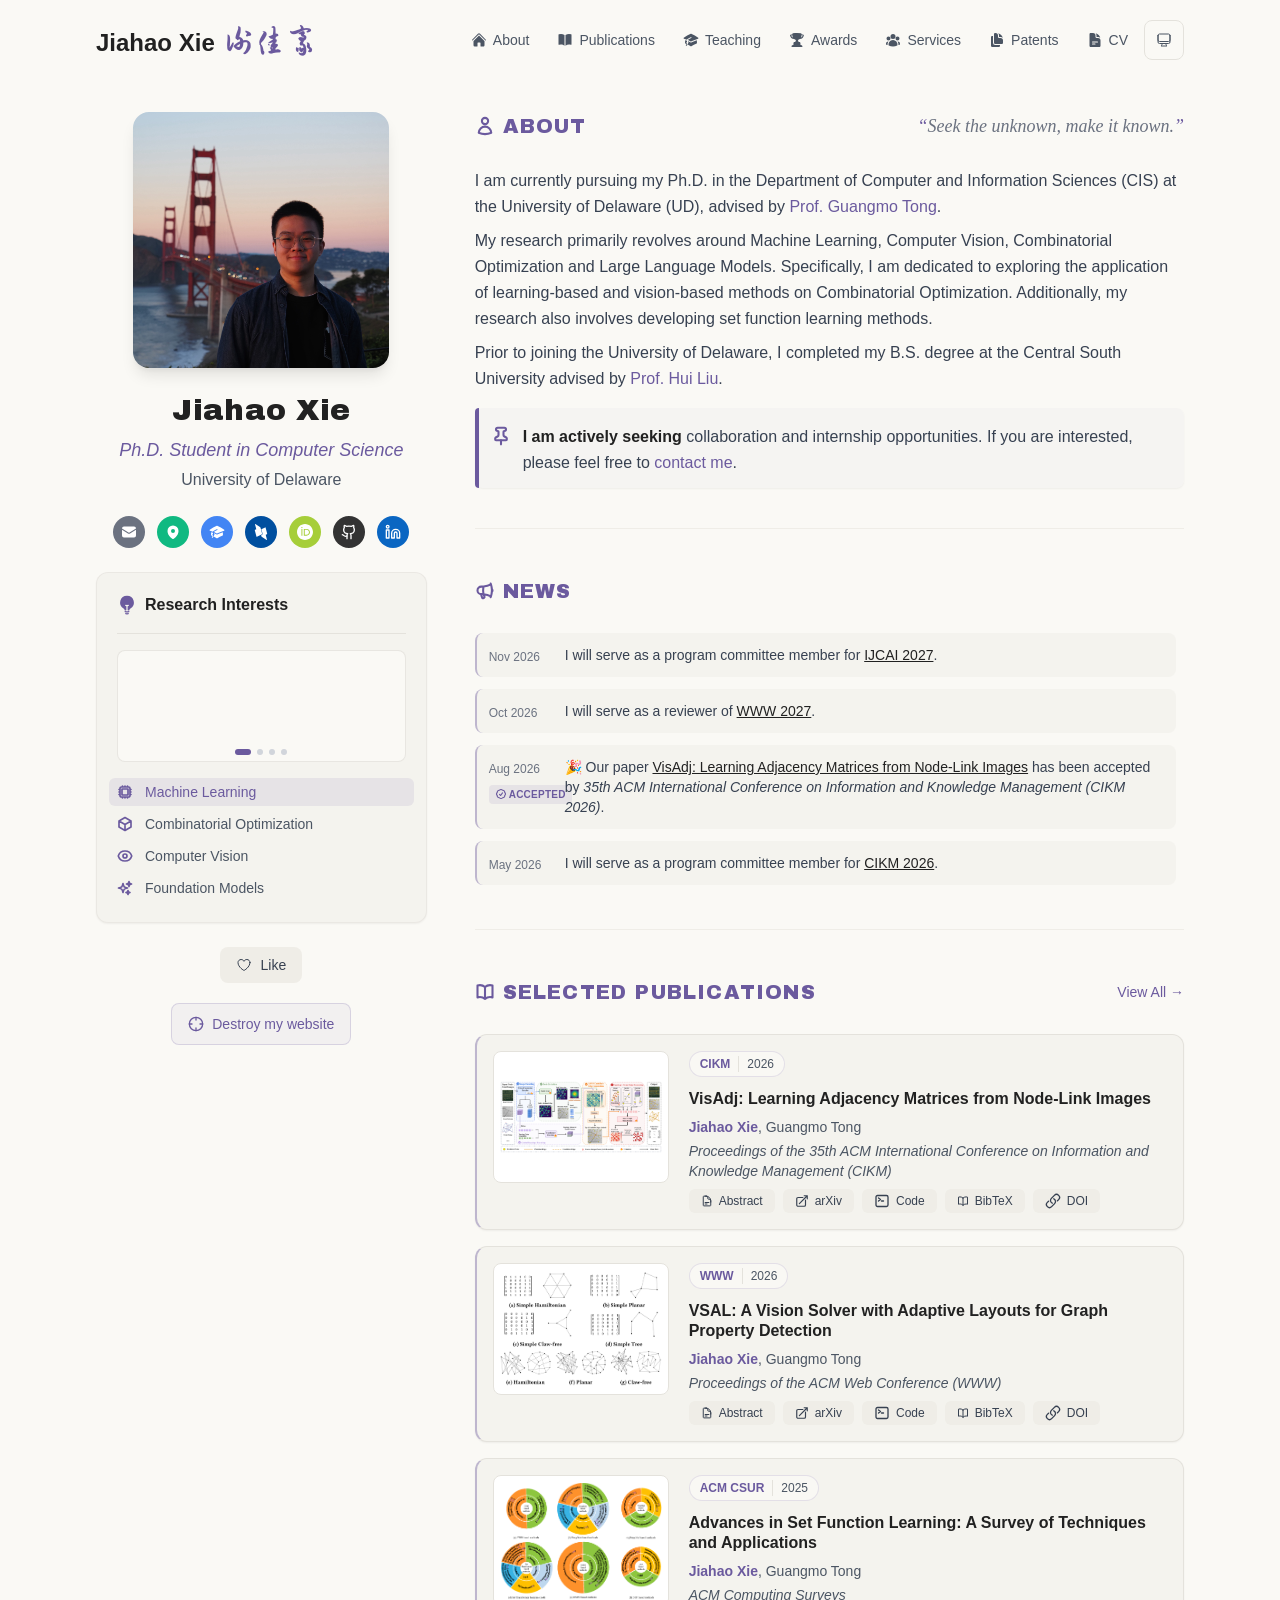
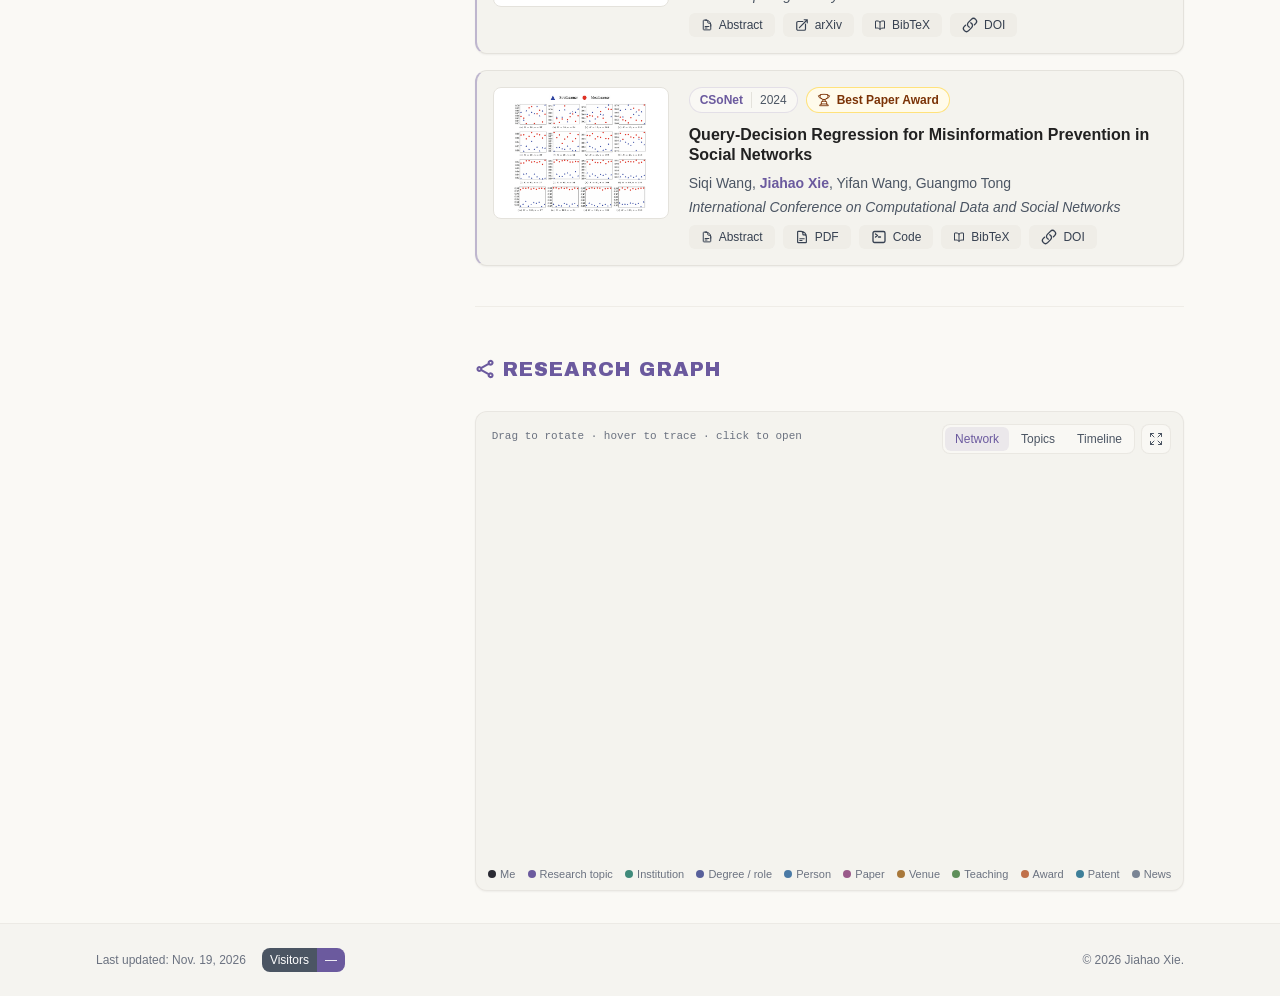
==== commit 253cd285: "update" ====
--- a/index.html
+++ b/index.html
@@ -1,10 +1,10 @@
-<!DOCTYPE html><html lang="en" class="scroll-smooth"><head><meta charSet="utf-8"/><meta name="viewport" content="width=device-width, initial-scale=1"/><link rel="preload" as="image" href="/bio.jpg"/><link rel="stylesheet" href="/_next/static/css/2555232492aa731d.css" data-precedence="next"/><link rel="stylesheet" href="/_next/static/css/cbfaf1792b3c9763.css" data-precedence="next"/><link rel="preload" as="script" fetchPriority="low" href="/_next/static/chunks/webpack-ace217b8013b33b3.js"/><script src="/_next/static/chunks/4bd1b696-d585622265be8341.js" async=""></script><script src="/_next/static/chunks/684-a1ae57e500953325.js" async=""></script><script src="/_next/static/chunks/main-app-8b96de4b9fb95d89.js" async=""></script><script src="/_next/static/chunks/991-71890cd90836cbbb.js" async=""></script><script src="/_next/static/chunks/874-6cc630662f3664af.js" async=""></script><script src="/_next/static/chunks/777-ca48cf9ccd663388.js" async=""></script><script src="/_next/static/chunks/app/layout-3ebe08bb420b8234.js" async=""></script><script src="/_next/static/chunks/app/not-found-67eab7ec37a8fc85.js" async=""></script><script src="/_next/static/chunks/5-47450757289d733f.js" async=""></script><script src="/_next/static/chunks/861-e723d4d54c29d78f.js" async=""></script><script src="/_next/static/chunks/601-12b6847bfbfdf55c.js" async=""></script><script src="/_next/static/chunks/app/page-dca92eed05006a2b.js" async=""></script><link rel="icon" href="/favicon.png" type="image/svg+xml"/><link rel="dns-prefetch" href="https://google-fonts.jialeliu.com"/><link rel="preconnect" href="https://google-fonts.jialeliu.com" crossorigin=""/><link rel="preload" as="style" href="https://google-fonts.jialeliu.com/css2?family=Inter:wght@300;400;500;600;700&amp;family=Crimson+Text:ital,wght@0,400;0,600;1,400&amp;display=swap"/><link rel="stylesheet" href="https://fonts.googleapis.com/css2?family=Liu+Jian+Mao+Cao&amp;display=swap"/><link rel="stylesheet" id="gfonts-css" href="https://google-fonts.jialeliu.com/css2?family=Inter:wght@300;400;500;600;700&amp;family=Crimson+Text:ital,wght@0,400;0,600;1,400&amp;display=swap" media="print"/><script>
+<!DOCTYPE html><html lang="en" class="scroll-smooth __variable_c9ff80"><head><meta charSet="utf-8"/><meta name="viewport" content="width=device-width, initial-scale=1"/><link rel="preload" as="image" href="/bio.jpg"/><link rel="stylesheet" href="/_next/static/css/3a55853c5698b684.css" data-precedence="next"/><link rel="stylesheet" href="/_next/static/css/cbfaf1792b3c9763.css" data-precedence="next"/><link rel="preload" as="script" fetchPriority="low" href="/_next/static/chunks/webpack-feeb9fa08c982492.js"/><script src="/_next/static/chunks/4bd1b696-d585622265be8341.js" async=""></script><script src="/_next/static/chunks/684-a1ae57e500953325.js" async=""></script><script src="/_next/static/chunks/main-app-8b96de4b9fb95d89.js" async=""></script><script src="/_next/static/chunks/991-71890cd90836cbbb.js" async=""></script><script src="/_next/static/chunks/874-6cc630662f3664af.js" async=""></script><script src="/_next/static/chunks/355-be043b546f056899.js" async=""></script><script src="/_next/static/chunks/app/layout-3d66f79ff7a3dd23.js" async=""></script><script src="/_next/static/chunks/app/not-found-df5c561c0612a431.js" async=""></script><script src="/_next/static/chunks/5-47450757289d733f.js" async=""></script><script src="/_next/static/chunks/861-e723d4d54c29d78f.js" async=""></script><script src="/_next/static/chunks/601-0bf928ab36268495.js" async=""></script><script src="/_next/static/chunks/app/page-5b0f746a1434a1f0.js" async=""></script><link rel="icon" href="/favicon.png" type="image/svg+xml"/><link rel="dns-prefetch" href="https://google-fonts.jialeliu.com"/><link rel="preconnect" href="https://google-fonts.jialeliu.com" crossorigin=""/><link rel="preload" as="style" href="https://google-fonts.jialeliu.com/css2?family=Inter:wght@300;400;500;600;700&amp;family=Crimson+Text:ital,wght@0,400;0,600;1,400&amp;display=swap"/><link rel="stylesheet" href="https://fonts.googleapis.com/css2?family=Liu+Jian+Mao+Cao&amp;display=swap"/><link rel="stylesheet" id="gfonts-css" href="https://google-fonts.jialeliu.com/css2?family=Inter:wght@300;400;500;600;700&amp;family=Crimson+Text:ital,wght@0,400;0,600;1,400&amp;display=swap" media="print"/><script>
               (function(){
                 var l = document.getElementById('gfonts-css');
-                if (!l) return;
-                if (l.media !== 'all') {
-                  l.addEventListener('load', function(){ try { l.media = 'all'; } catch(e){} });
-                }
+                if (!l || l.media === 'all') return;
+                var on = function(){ try { l.media = 'all'; } catch(e){} };
+                // A cached sheet may finish loading before this runs, so its load event is already gone.
+                if (l.sheet) on(); else l.addEventListener('load', on);
               })();
             </script><noscript><link rel="stylesheet" href="https://google-fonts.jialeliu.com/css2?family=Inter:wght@300;400;500;600;700&amp;family=Crimson+Text:ital,wght@0,400;0,600;1,400&amp;display=swap"/></noscript><script>
               try {
@@ -21,9 +21,9 @@
                 root.classList.add('light');
                 root.setAttribute('data-theme', 'light');
               }
-            </script><title>Jiahao Xie</title><meta name="description" content="PhD student at the University of Delaware."/><meta name="author" content="Jiahao Xie"/><meta name="keywords" content="Jiahao Xie,PhD,Research,University of Delaware"/><meta name="creator" content="Jiahao Xie"/><meta name="publisher" content="Jiahao Xie"/><meta property="og:title" content="Jiahao Xie"/><meta property="og:description" content="PhD student at the University of Delaware."/><meta property="og:site_name" content="Jiahao Xie&#x27;s Academic Website"/><meta property="og:locale" content="en_US"/><meta property="og:type" content="website"/><meta name="twitter:card" content="summary"/><meta name="twitter:title" content="Jiahao Xie"/><meta name="twitter:description" content="PhD student at the University of Delaware."/><link rel="icon" href="/favicon.png"/><script>document.querySelectorAll('body link[rel="icon"], body link[rel="apple-touch-icon"]').forEach(el => document.head.appendChild(el))</script><script src="/_next/static/chunks/polyfills-42372ed130431b0a.js" noModule=""></script></head><body class="font-sans antialiased relative"><div style="visibility:hidden"><div class="side-logos" aria-hidden="true"><div class="side-logo-lane side-logo-lane-left"><div class="side-logo-sprite" title="OpenAI" data-monochrome="true" style="left:clamp(1.125rem, 22%, calc(100% - 1.125rem));width:26px;height:26px;--logo-tilt:-5deg;animation-duration:52s;animation-delay:0s"><img alt="" draggable="false" loading="lazy" width="26" height="26" decoding="async" data-nimg="1" class="side-logo-image" style="color:transparent" src="/logos/ai/openai.svg"/></div><div class="side-logo-sprite" title="Claude" style="left:clamp(1.125rem, 49%, calc(100% - 1.125rem));width:27px;height:27px;--logo-tilt:4deg;animation-duration:52s;animation-delay:-8.666666666666666s"><img alt="" draggable="false" loading="lazy" width="27" height="27" decoding="async" data-nimg="1" class="side-logo-image" style="color:transparent" src="/logos/ai/claude.svg"/></div><div class="side-logo-sprite" title="Google Gemini" style="left:clamp(1.125rem, 76%, calc(100% - 1.125rem));width:28px;height:28px;--logo-tilt:-4deg;animation-duration:52s;animation-delay:-17.333333333333332s"><img alt="" draggable="false" loading="lazy" width="28" height="28" decoding="async" data-nimg="1" class="side-logo-image" style="color:transparent" src="/logos/ai/gemini.svg"/></div><div class="side-logo-sprite" title="DeepSeek" style="left:clamp(1.125rem, 46%, calc(100% - 1.125rem));width:26px;height:26px;--logo-tilt:5deg;animation-duration:52s;animation-delay:-26s"><img alt="" draggable="false" loading="lazy" width="26" height="26" decoding="async" data-nimg="1" class="side-logo-image" style="color:transparent" src="/logos/ai/deepseek.svg"/></div><div class="side-logo-sprite" title="Hugging Face" style="left:clamp(1.125rem, 73%, calc(100% - 1.125rem));width:27px;height:27px;--logo-tilt:-5deg;animation-duration:52s;animation-delay:-34.666666666666664s"><img alt="" draggable="false" loading="lazy" width="27" height="27" decoding="async" data-nimg="1" class="side-logo-image" style="color:transparent" src="/logos/ai/huggingface.svg"/></div><div class="side-logo-sprite" title="PyTorch" style="left:clamp(1.125rem, 43%, calc(100% - 1.125rem));width:28px;height:28px;--logo-tilt:4deg;animation-duration:52s;animation-delay:-43.333333333333336s"><img alt="" draggable="false" loading="lazy" width="28" height="28" decoding="async" data-nimg="1" class="side-logo-image" style="color:transparent" src="/logos/ai/pytorch.svg"/></div></div><div class="side-logo-lane side-logo-lane-right"><div class="side-logo-sprite" title="Google DeepMind" style="left:clamp(1.125rem, 39%, calc(100% - 1.125rem));width:26px;height:26px;--logo-tilt:-5deg;animation-duration:52s;animation-delay:-4s"><img alt="" draggable="false" loading="lazy" width="26" height="26" decoding="async" data-nimg="1" class="side-logo-image" style="color:transparent" src="/logos/ai/deepmind.svg"/></div><div class="side-logo-sprite" title="NVIDIA" style="left:clamp(1.125rem, 66%, calc(100% - 1.125rem));width:27px;height:27px;--logo-tilt:4deg;animation-duration:52s;animation-delay:-12.666666666666666s"><img alt="" draggable="false" loading="lazy" width="27" height="27" decoding="async" data-nimg="1" class="side-logo-image" style="color:transparent" src="/logos/ai/nvidia.svg"/></div><div class="side-logo-sprite" title="Meta" style="left:clamp(1.125rem, 36%, calc(100% - 1.125rem));width:28px;height:28px;--logo-tilt:-4deg;animation-duration:52s;animation-delay:-21.333333333333332s"><img alt="" draggable="false" loading="lazy" width="28" height="28" decoding="async" data-nimg="1" class="side-logo-image" style="color:transparent" src="/logos/ai/meta.svg"/></div><div class="side-logo-sprite" title="Microsoft Copilot" style="left:clamp(1.125rem, 63%, calc(100% - 1.125rem));width:26px;height:26px;--logo-tilt:5deg;animation-duration:52s;animation-delay:-30s"><img alt="" draggable="false" loading="lazy" width="26" height="26" decoding="async" data-nimg="1" class="side-logo-image" style="color:transparent" src="/logos/ai/copilot.svg"/></div><div class="side-logo-sprite" title="Qwen" style="left:clamp(1.125rem, 33%, calc(100% - 1.125rem));width:27px;height:27px;--logo-tilt:-5deg;animation-duration:52s;animation-delay:-38.666666666666664s"><img alt="" draggable="false" loading="lazy" width="27" height="27" decoding="async" data-nimg="1" class="side-logo-image" style="color:transparent" src="/logos/ai/qwen.svg"/></div><div class="side-logo-sprite" title="TensorFlow" style="left:clamp(1.125rem, 60%, calc(100% - 1.125rem));width:28px;height:28px;--logo-tilt:4deg;animation-duration:52s;animation-delay:-47.333333333333336s"><img alt="" draggable="false" loading="lazy" width="28" height="28" decoding="async" data-nimg="1" class="side-logo-image" style="color:transparent" src="/logos/ai/tensorflow.svg"/></div></div></div><div class="relative z-10"><nav class="fixed top-0 left-0 right-0 z-50" data-headlessui-state=""><div class="transition-all duration-300 ease-out bg-transparent" style="transform:translateY(-100px)"><div class="max-w-6xl mx-auto px-4 sm:px-6 lg:px-8"><div class="flex justify-between items-center h-16 lg:h-20"><div class="flex-shrink-0" tabindex="0"><a class="text-xl lg:text-2xl font-sans font-semibold text-primary hover:text-accent transition-colors duration-200 flex items-baseline gap-2" href="/"><span>Jiahao Xie</span><span class="font-calligraphy text-2xl lg:text-3xl text-accent">谢佳豪</span></a></div><div class="hidden lg:block"><div class="ml-10 flex items-center space-x-1"><div class="flex items-center space-x-1"><a class="relative flex items-center gap-1.5 px-3 py-2 text-sm font-medium transition-all duration-200 rounded hover:bg-accent/10 hover:shadow-sm text-primary" href="/"><svg xmlns="http://www.w3.org/2000/svg" viewBox="0 0 24 24" fill="currentColor" aria-hidden="true" data-slot="icon" class="h-4 w-4 shrink-0"><path d="M11.47 3.841a.75.75 0 0 1 1.06 0l8.69 8.69a.75.75 0 1 0 1.06-1.061l-8.689-8.69a2.25 2.25 0 0 0-3.182 0l-8.69 8.69a.75.75 0 1 0 1.061 1.06l8.69-8.689Z"></path><path d="m12 5.432 8.159 8.159c.03.03.06.058.091.086v6.198c0 1.035-.84 1.875-1.875 1.875H15a.75.75 0 0 1-.75-.75v-4.5a.75.75 0 0 0-.75-.75h-3a.75.75 0 0 0-.75.75V21a.75.75 0 0 1-.75.75H5.625a1.875 1.875 0 0 1-1.875-1.875v-6.198a2.29 2.29 0 0 0 .091-.086L12 5.432Z"></path></svg><span class="relative z-10">About</span><div class="absolute inset-0 bg-accent/10 rounded-lg"></div></a><a class="relative flex items-center gap-1.5 px-3 py-2 text-sm font-medium transition-all duration-200 rounded hover:bg-accent/10 hover:shadow-sm text-neutral-600 hover:text-primary" href="/publications/"><svg xmlns="http://www.w3.org/2000/svg" viewBox="0 0 24 24" fill="currentColor" aria-hidden="true" data-slot="icon" class="h-4 w-4 shrink-0"><path d="M11.25 4.533A9.707 9.707 0 0 0 6 3a9.735 9.735 0 0 0-3.25.555.75.75 0 0 0-.5.707v14.25a.75.75 0 0 0 1 .707A8.237 8.237 0 0 1 6 18.75c1.995 0 3.823.707 5.25 1.886V4.533ZM12.75 20.636A8.214 8.214 0 0 1 18 18.75c.966 0 1.89.166 2.75.47a.75.75 0 0 0 1-.708V4.262a.75.75 0 0 0-.5-.707A9.735 9.735 0 0 0 18 3a9.707 9.707 0 0 0-5.25 1.533v16.103Z"></path></svg><span class="relative z-10">Publications</span></a><a class="relative flex items-center gap-1.5 px-3 py-2 text-sm font-medium transition-all duration-200 rounded hover:bg-accent/10 hover:shadow-sm text-neutral-600 hover:text-primary" href="/teaching/"><svg xmlns="http://www.w3.org/2000/svg" viewBox="0 0 24 24" fill="currentColor" aria-hidden="true" data-slot="icon" class="h-4 w-4 shrink-0"><path d="M11.7 2.805a.75.75 0 0 1 .6 0A60.65 60.65 0 0 1 22.83 8.72a.75.75 0 0 1-.231 1.337 49.948 49.948 0 0 0-9.902 3.912l-.003.002c-.114.06-.227.119-.34.18a.75.75 0 0 1-.707 0A50.88 50.88 0 0 0 7.5 12.173v-.224c0-.131.067-.248.172-.311a54.615 54.615 0 0 1 4.653-2.52.75.75 0 0 0-.65-1.352 56.123 56.123 0 0 0-4.78 2.589 1.858 1.858 0 0 0-.859 1.228 49.803 49.803 0 0 0-4.634-1.527.75.75 0 0 1-.231-1.337A60.653 60.653 0 0 1 11.7 2.805Z"></path><path d="M13.06 15.473a48.45 48.45 0 0 1 7.666-3.282c.134 1.414.22 2.843.255 4.284a.75.75 0 0 1-.46.711 47.87 47.87 0 0 0-8.105 4.342.75.75 0 0 1-.832 0 47.87 47.87 0 0 0-8.104-4.342.75.75 0 0 1-.461-.71c.035-1.442.121-2.87.255-4.286.921.304 1.83.634 2.726.99v1.27a1.5 1.5 0 0 0-.14 2.508c-.09.38-.222.753-.397 1.11.452.213.901.434 1.346.66a6.727 6.727 0 0 0 .551-1.607 1.5 1.5 0 0 0 .14-2.67v-.645a48.549 48.549 0 0 1 3.44 1.667 2.25 2.25 0 0 0 2.12 0Z"></path><path d="M4.462 19.462c.42-.419.753-.89 1-1.395.453.214.902.435 1.347.662a6.742 6.742 0 0 1-1.286 1.794.75.75 0 0 1-1.06-1.06Z"></path></svg><span class="relative z-10">Teaching</span></a><a class="relative flex items-center gap-1.5 px-3 py-2 text-sm font-medium transition-all duration-200 rounded hover:bg-accent/10 hover:shadow-sm text-neutral-600 hover:text-primary" href="/awards/"><svg xmlns="http://www.w3.org/2000/svg" viewBox="0 0 24 24" fill="currentColor" aria-hidden="true" data-slot="icon" class="h-4 w-4 shrink-0"><path fill-rule="evenodd" d="M5.166 2.621v.858c-1.035.148-2.059.33-3.071.543a.75.75 0 0 0-.584.859 6.753 6.753 0 0 0 6.138 5.6 6.73 6.73 0 0 0 2.743 1.346A6.707 6.707 0 0 1 9.279 15H8.54c-1.036 0-1.875.84-1.875 1.875V19.5h-.75a2.25 2.25 0 0 0-2.25 2.25c0 .414.336.75.75.75h15a.75.75 0 0 0 .75-.75 2.25 2.25 0 0 0-2.25-2.25h-.75v-2.625c0-1.036-.84-1.875-1.875-1.875h-.739a6.706 6.706 0 0 1-1.112-3.173 6.73 6.73 0 0 0 2.743-1.347 6.753 6.753 0 0 0 6.139-5.6.75.75 0 0 0-.585-.858 47.077 47.077 0 0 0-3.07-.543V2.62a.75.75 0 0 0-.658-.744 49.22 49.22 0 0 0-6.093-.377c-2.063 0-4.096.128-6.093.377a.75.75 0 0 0-.657.744Zm0 2.629c0 1.196.312 2.32.857 3.294A5.266 5.266 0 0 1 3.16 5.337a45.6 45.6 0 0 1 2.006-.343v.256Zm13.5 0v-.256c.674.1 1.343.214 2.006.343a5.265 5.265 0 0 1-2.863 3.207 6.72 6.72 0 0 0 .857-3.294Z" clip-rule="evenodd"></path></svg><span class="relative z-10">Awards</span></a><a class="relative flex items-center gap-1.5 px-3 py-2 text-sm font-medium transition-all duration-200 rounded hover:bg-accent/10 hover:shadow-sm text-neutral-600 hover:text-primary" href="/services/"><svg xmlns="http://www.w3.org/2000/svg" viewBox="0 0 24 24" fill="currentColor" aria-hidden="true" data-slot="icon" class="h-4 w-4 shrink-0"><path fill-rule="evenodd" d="M8.25 6.75a3.75 3.75 0 1 1 7.5 0 3.75 3.75 0 0 1-7.5 0ZM15.75 9.75a3 3 0 1 1 6 0 3 3 0 0 1-6 0ZM2.25 9.75a3 3 0 1 1 6 0 3 3 0 0 1-6 0ZM6.31 15.117A6.745 6.745 0 0 1 12 12a6.745 6.745 0 0 1 6.709 7.498.75.75 0 0 1-.372.568A12.696 12.696 0 0 1 12 21.75c-2.305 0-4.47-.612-6.337-1.684a.75.75 0 0 1-.372-.568 6.787 6.787 0 0 1 1.019-4.38Z" clip-rule="evenodd"></path><path d="M5.082 14.254a8.287 8.287 0 0 0-1.308 5.135 9.687 9.687 0 0 1-1.764-.44l-.115-.04a.563.563 0 0 1-.373-.487l-.01-.121a3.75 3.75 0 0 1 3.57-4.047ZM20.226 19.389a8.287 8.287 0 0 0-1.308-5.135 3.75 3.75 0 0 1 3.57 4.047l-.01.121a.563.563 0 0 1-.373.486l-.115.04c-.567.2-1.156.349-1.764.441Z"></path></svg><span class="relative z-10">Services</span></a><a class="relative flex items-center gap-1.5 px-3 py-2 text-sm font-medium transition-all duration-200 rounded hover:bg-accent/10 hover:shadow-sm text-neutral-600 hover:text-primary" href="/patents/"><svg xmlns="http://www.w3.org/2000/svg" viewBox="0 0 24 24" fill="currentColor" aria-hidden="true" data-slot="icon" class="h-4 w-4 shrink-0"><path d="M7.5 3.375c0-1.036.84-1.875 1.875-1.875h.375a3.75 3.75 0 0 1 3.75 3.75v1.875C13.5 8.161 14.34 9 15.375 9h1.875A3.75 3.75 0 0 1 21 12.75v3.375C21 17.16 20.16 18 19.125 18h-9.75A1.875 1.875 0 0 1 7.5 16.125V3.375Z"></path><path d="M15 5.25a5.23 5.23 0 0 0-1.279-3.434 9.768 9.768 0 0 1 6.963 6.963A5.23 5.23 0 0 0 17.25 7.5h-1.875A.375.375 0 0 1 15 7.125V5.25ZM4.875 6H6v10.125A3.375 3.375 0 0 0 9.375 19.5H16.5v1.125c0 1.035-.84 1.875-1.875 1.875h-9.75A1.875 1.875 0 0 1 3 20.625V7.875C3 6.839 3.84 6 4.875 6Z"></path></svg><span class="relative z-10">Patents</span></a><a class="relative flex items-center gap-1.5 px-3 py-2 text-sm font-medium transition-all duration-200 rounded hover:bg-accent/10 hover:shadow-sm text-neutral-600 hover:text-primary" href="/cv/"><svg xmlns="http://www.w3.org/2000/svg" viewBox="0 0 24 24" fill="currentColor" aria-hidden="true" data-slot="icon" class="h-4 w-4 shrink-0"><path fill-rule="evenodd" d="M5.625 1.5c-1.036 0-1.875.84-1.875 1.875v17.25c0 1.035.84 1.875 1.875 1.875h12.75c1.035 0 1.875-.84 1.875-1.875V12.75A3.75 3.75 0 0 0 16.5 9h-1.875a1.875 1.875 0 0 1-1.875-1.875V5.25A3.75 3.75 0 0 0 9 1.5H5.625ZM7.5 15a.75.75 0 0 1 .75-.75h7.5a.75.75 0 0 1 0 1.5h-7.5A.75.75 0 0 1 7.5 15Zm.75 2.25a.75.75 0 0 0 0 1.5H12a.75.75 0 0 0 0-1.5H8.25Z" clip-rule="evenodd"></path><path d="M12.971 1.816A5.23 5.23 0 0 1 14.25 5.25v1.875c0 .207.168.375.375.375H16.5a5.23 5.23 0 0 1 3.434 1.279 9.768 9.768 0 0 0-6.963-6.963Z"></path></svg><span class="relative z-10">CV</span></a></div><div class="flex items-center justify-center w-10 h-10 rounded-lg border border-neutral-200 dark:border-[rgba(148,163,184,0.24)] bg-background dark:bg-neutral-800"><div class="w-4 h-4 rounded-full bg-neutral-300 animate-pulse"></div></div></div></div><div class="lg:hidden flex items-center space-x-2"><div class="flex items-center justify-center w-10 h-10 rounded-lg border border-neutral-200 dark:border-[rgba(148,163,184,0.24)] bg-background dark:bg-neutral-800"><div class="w-4 h-4 rounded-full bg-neutral-300 animate-pulse"></div></div><button class="inline-flex items-center justify-center p-2 rounded-md text-neutral-600 hover:text-primary hover:bg-neutral-100 dark:hover:bg-neutral-800 focus:outline-none focus:ring-2 focus:ring-inset focus:ring-accent transition-colors duration-200" id="headlessui-disclosure-button-«R1e9lb»" type="button" aria-expanded="false" data-headlessui-state=""><span class="sr-only">Open main menu</span><div><svg xmlns="http://www.w3.org/2000/svg" fill="none" viewBox="0 0 24 24" stroke-width="1.5" stroke="currentColor" aria-hidden="true" data-slot="icon" class="block h-6 w-6"><path stroke-linecap="round" stroke-linejoin="round" d="M3.75 6.75h16.5M3.75 12h16.5m-16.5 5.25h16.5"></path></svg></div></button></div></div></div></div></nav><main class="min-h-screen pt-16 lg:pt-20"><div class="max-w-6xl mx-auto px-4 sm:px-6 lg:px-8 py-8 bg-background min-h-screen"><div class="grid grid-cols-1 lg:grid-cols-3 gap-12"><div class="lg:col-span-1"><div class="sticky top-8" style="opacity:0;transform:translateY(20px)"><div class="w-64 h-64 mx-auto mb-6 rounded-2xl overflow-hidden shadow-lg hover:shadow-xl transition-all duration-200 hover:scale-105"><img alt="Jiahao Xie" width="256" height="256" decoding="async" data-nimg="1" class="w-full h-full object-cover object-[32%_center]" style="color:transparent" src="/bio.jpg"/></div><div class="text-center mb-6"><h1 class="text-3xl font-sans font-semibold text-primary mb-2">Jiahao Xie</h1><p class="text-lg text-accent font-normal italic mb-1">Ph.D. Student in Computer Science</p><p class="text-neutral-600 mb-2">University of Delaware</p></div><div class="flex flex-wrap justify-center gap-2.5 lg:gap-2 xl:gap-3 mb-6 relative"><div class="relative"><button class="flex items-center justify-center w-8 h-8 rounded-full bg-[#6B7280] text-white hover:opacity-90 transition-opacity duration-200 flex-shrink-0" aria-label="Email"><svg xmlns="http://www.w3.org/2000/svg" viewBox="0 0 24 24" fill="currentColor" aria-hidden="true" data-slot="icon" class="h-4 w-4"><path d="M1.5 8.67v8.58a3 3 0 0 0 3 3h15a3 3 0 0 0 3-3V8.67l-8.928 5.493a3 3 0 0 1-3.144 0L1.5 8.67Z"></path><path d="M22.5 6.908V6.75a3 3 0 0 0-3-3h-15a3 3 0 0 0-3 3v.158l9.714 5.978a1.5 1.5 0 0 0 1.572 0L22.5 6.908Z"></path></svg></button></div><div class="relative"><button class="flex items-center justify-center w-8 h-8 rounded-full bg-[#10B981] text-white hover:opacity-90 transition-opacity duration-200 flex-shrink-0" aria-label="Location"><svg xmlns="http://www.w3.org/2000/svg" viewBox="0 0 24 24" fill="currentColor" aria-hidden="true" data-slot="icon" class="h-4 w-4"><path fill-rule="evenodd" d="m11.54 22.351.07.04.028.016a.76.76 0 0 0 .723 0l.028-.015.071-.041a16.975 16.975 0 0 0 1.144-.742 19.58 19.58 0 0 0 2.683-2.282c1.944-1.99 3.963-4.98 3.963-8.827a8.25 8.25 0 0 0-16.5 0c0 3.846 2.02 6.837 3.963 8.827a19.58 19.58 0 0 0 2.682 2.282 16.975 16.975 0 0 0 1.145.742ZM12 13.5a3 3 0 1 0 0-6 3 3 0 0 0 0 6Z" clip-rule="evenodd"></path></svg></button></div><a href="https://scholar.google.com/citations?user=xi2_eIcAAAAJ&amp;hl=en" target="_blank" rel="noopener noreferrer" class="flex items-center justify-center w-8 h-8 rounded-full bg-[#4285F4] text-white hover:opacity-90 transition-opacity duration-200 flex-shrink-0" aria-label="Google Scholar" title="Google Scholar"><svg xmlns="http://www.w3.org/2000/svg" viewBox="0 0 24 24" fill="currentColor" aria-hidden="true" data-slot="icon" class="h-4 w-4"><path d="M11.7 2.805a.75.75 0 0 1 .6 0A60.65 60.65 0 0 1 22.83 8.72a.75.75 0 0 1-.231 1.337 49.948 49.948 0 0 0-9.902 3.912l-.003.002c-.114.06-.227.119-.34.18a.75.75 0 0 1-.707 0A50.88 50.88 0 0 0 7.5 12.173v-.224c0-.131.067-.248.172-.311a54.615 54.615 0 0 1 4.653-2.52.75.75 0 0 0-.65-1.352 56.123 56.123 0 0 0-4.78 2.589 1.858 1.858 0 0 0-.859 1.228 49.803 49.803 0 0 0-4.634-1.527.75.75 0 0 1-.231-1.337A60.653 60.653 0 0 1 11.7 2.805Z"></path><path d="M13.06 15.473a48.45 48.45 0 0 1 7.666-3.282c.134 1.414.22 2.843.255 4.284a.75.75 0 0 1-.46.711 47.87 47.87 0 0 0-8.105 4.342.75.75 0 0 1-.832 0 47.87 47.87 0 0 0-8.104-4.342.75.75 0 0 1-.461-.71c.035-1.442.121-2.87.255-4.286.921.304 1.83.634 2.726.99v1.27a1.5 1.5 0 0 0-.14 2.508c-.09.38-.222.753-.397 1.11.452.213.901.434 1.346.66a6.727 6.727 0 0 0 .551-1.607 1.5 1.5 0 0 0 .14-2.67v-.645a48.549 48.549 0 0 1 3.44 1.667 2.25 2.25 0 0 0 2.12 0Z"></path><path d="M4.462 19.462c.42-.419.753-.89 1-1.395.453.214.902.435 1.347.662a6.742 6.742 0 0 1-1.286 1.794.75.75 0 0 1-1.06-1.06Z"></path></svg></a><a href="https://dblp.org/pid/217/4325-8.html" target="_blank" rel="noopener noreferrer" class="flex items-center justify-center w-8 h-8 rounded-full bg-[#004F9F] text-white hover:opacity-90 transition-opacity duration-200 flex-shrink-0" aria-label="DBLP" title="DBLP"><svg viewBox="0 0 24 24" fill="currentColor" class="h-4 w-4" aria-hidden="true"><path d="M3.075.002c-.096.013-.154.092-.094.31L4.97 7.73 3.1 8.6s-.56.26-.4.85l2.45 9.159s.16.59.72.33l6.169-2.869 1.3-.61s.52-.24.42-.79l-.01-.06-1.13-4.22-.658-2.45-.672-2.49v-.04s-.16-.59-.84-1L3.5.141s-.265-.16-.425-.139zM18.324 5.03a.724.724 0 0 0-.193.06l-5.602 2.6.862 3.2 1.09 4.08.01.06c.05.47-.411.79-.411.79l-1.88.87.5 1.89.04.1c.07.17.28.6.81.91l6.95 4.269s.68.41.52-.17l-1.981-7.4 1.861-.86s.56-.26.4-.85L18.85 5.42s-.116-.452-.526-.39z"></path></svg></a><a href="https://orcid.org/0009-0002-8716-6566" target="_blank" rel="noopener noreferrer" class="flex items-center justify-center w-8 h-8 rounded-full bg-[#A6CE39] text-white hover:opacity-90 transition-opacity duration-200 flex-shrink-0" aria-label="ORCID" title="ORCID"><svg viewBox="0 0 24 24" fill="currentColor" class="h-4 w-4" xmlns="http://www.w3.org/2000/svg"><path d="M12 0C5.372 0 0 5.372 0 12s5.372 12 12 12 12-5.372 12-12S18.628 0 12 0zM7.369 4.378c.525 0 .947.431.947.947s-.422.947-.947.947a.95.95 0 0 1-.947-.947c0-.525.422-.947.947-.947zm-.722 3.038h1.444v10.041H6.647V7.416zm3.562 0h3.9c3.712 0 5.344 2.653 5.344 5.025 0 2.578-2.016 5.025-5.325 5.025h-3.919V7.416zm1.444 1.303v7.444h2.297c3.272 0 4.022-2.484 4.022-3.722 0-2.016-1.284-3.722-4.097-3.722h-2.222z"></path></svg></a><a href="https://github.com/Jiahao-Xie-86" target="_blank" rel="noopener noreferrer" class="flex items-center justify-center w-8 h-8 rounded-full bg-[#333333] dark:bg-[#24292e] text-white hover:opacity-90 transition-opacity duration-200 flex-shrink-0" aria-label="GitHub" title="GitHub"><svg xmlns="http://www.w3.org/2000/svg" width="24" height="24" viewBox="0 0 24 24" fill="none" stroke="currentColor" stroke-width="2" stroke-linecap="round" stroke-linejoin="round" class="lucide lucide-github h-4 w-4" aria-hidden="true"><path d="M15 22v-4a4.8 4.8 0 0 0-1-3.5c3 0 6-2 6-5.5.08-1.25-.27-2.48-1-3.5.28-1.15.28-2.35 0-3.5 0 0-1 0-3 1.5-2.64-.5-5.36-.5-8 0C6 2 5 2 5 2c-.3 1.15-.3 2.35 0 3.5A5.403 5.403 0 0 0 4 9c0 3.5 3 5.5 6 5.5-.39.49-.68 1.05-.85 1.65-.17.6-.22 1.23-.15 1.85v4"></path><path d="M9 18c-4.51 2-5-2-7-2"></path></svg></a><a href="https://www.linkedin.com/in/jiahao-xie-124684309/" target="_blank" rel="noopener noreferrer" class="flex items-center justify-center w-8 h-8 rounded-full bg-[#0A66C2] text-white hover:opacity-90 transition-opacity duration-200 flex-shrink-0" aria-label="LinkedIn" title="LinkedIn"><svg xmlns="http://www.w3.org/2000/svg" width="24" height="24" viewBox="0 0 24 24" fill="none" stroke="currentColor" stroke-width="2" stroke-linecap="round" stroke-linejoin="round" class="lucide lucide-linkedin h-4 w-4" aria-hidden="true"><path d="M16 8a6 6 0 0 1 6 6v7h-4v-7a2 2 0 0 0-2-2 2 2 0 0 0-2 2v7h-4v-7a6 6 0 0 1 6-6z"></path><rect width="4" height="12" x="2" y="9"></rect><circle cx="4" cy="4" r="2"></circle></svg></a></div><div class="rounded-xl p-5 mb-6 bg-surface dark:bg-neutral-800/50 shadow-sm border border-neutral-200/60 dark:border-neutral-700/50"><div class="flex items-center gap-2 mb-4"><svg xmlns="http://www.w3.org/2000/svg" viewBox="0 0 24 24" fill="currentColor" aria-hidden="true" data-slot="icon" class="h-5 w-5 text-accent flex-shrink-0"><path d="M12 .75a8.25 8.25 0 0 0-4.135 15.39c.686.398 1.115 1.008 1.134 1.623a.75.75 0 0 0 .577.706c.352.083.71.148 1.074.195.323.041.6-.218.6-.544v-4.661a6.714 6.714 0 0 1-.937-.171.75.75 0 1 1 .374-1.453 5.261 5.261 0 0 0 2.626 0 .75.75 0 1 1 .374 1.452 6.712 6.712 0 0 1-.937.172v4.66c0 .327.277.586.6.545.364-.047.722-.112 1.074-.195a.75.75 0 0 0 .577-.706c.02-.615.448-1.225 1.134-1.623A8.25 8.25 0 0 0 12 .75Z"></path><path fill-rule="evenodd" d="M9.013 19.9a.75.75 0 0 1 .877-.597 11.319 11.319 0 0 0 4.22 0 .75.75 0 1 1 .28 1.473 12.819 12.819 0 0 1-4.78 0 .75.75 0 0 1-.597-.876ZM9.754 22.344a.75.75 0 0 1 .824-.668 13.682 13.682 0 0 0 2.844 0 .75.75 0 1 1 .156 1.492 15.156 15.156 0 0 1-3.156 0 .75.75 0 0 1-.668-.824Z" clip-rule="evenodd"></path></svg><h3 class="font-bold text-primary text-base">Research Interests</h3></div><div class="border-t border-neutral-200 dark:border-neutral-700/70 pt-4"><div class="relative overflow-hidden rounded-lg border border-neutral-200/80 dark:border-neutral-700/60 bg-background h-28 mb-4"><canvas class="absolute inset-0 w-full h-full" aria-hidden="true"></canvas><div class="absolute bottom-1.5 left-1/2 -translate-x-1/2 flex gap-1.5"><button type="button" aria-label="Machine Learning" aria-pressed="true" class="no-hover-scale h-1.5 rounded-full transition-all duration-300 w-4 bg-accent"></button><button type="button" aria-label="Combinatorial Optimization" aria-pressed="false" class="no-hover-scale h-1.5 rounded-full transition-all duration-300 w-1.5 bg-neutral-300 dark:bg-neutral-600 hover:bg-accent/60"></button><button type="button" aria-label="Computer Vision" aria-pressed="false" class="no-hover-scale h-1.5 rounded-full transition-all duration-300 w-1.5 bg-neutral-300 dark:bg-neutral-600 hover:bg-accent/60"></button><button type="button" aria-label="Foundation Models" aria-pressed="false" class="no-hover-scale h-1.5 rounded-full transition-all duration-300 w-1.5 bg-neutral-300 dark:bg-neutral-600 hover:bg-accent/60"></button></div></div><div class="space-y-1"><div data-kg-node="topic:machine-learning" class="flex items-center gap-3 -mx-2 px-2 py-1 rounded-md cursor-pointer transition-colors bg-accent/10"><svg xmlns="http://www.w3.org/2000/svg" fill="none" viewBox="0 0 24 24" stroke-width="2.5" stroke="currentColor" aria-hidden="true" data-slot="icon" class="h-4 w-4 text-accent flex-shrink-0"><path stroke-linecap="round" stroke-linejoin="round" d="M8.25 3v1.5M4.5 8.25H3m18 0h-1.5M4.5 12H3m18 0h-1.5m-15 3.75H3m18 0h-1.5M8.25 19.5V21M12 3v1.5m0 15V21m3.75-18v1.5m0 15V21m-9-1.5h10.5a2.25 2.25 0 0 0 2.25-2.25V6.75a2.25 2.25 0 0 0-2.25-2.25H6.75A2.25 2.25 0 0 0 4.5 6.75v10.5a2.25 2.25 0 0 0 2.25 2.25Zm.75-12h9v9h-9v-9Z"></path></svg><span class="text-sm transition-colors text-accent font-medium">Machine Learning</span></div><div data-kg-node="topic:combinatorial-optimization" class="flex items-center gap-3 -mx-2 px-2 py-1 rounded-md cursor-pointer transition-colors "><svg xmlns="http://www.w3.org/2000/svg" fill="none" viewBox="0 0 24 24" stroke-width="2.5" stroke="currentColor" aria-hidden="true" data-slot="icon" class="h-4 w-4 text-accent flex-shrink-0"><path stroke-linecap="round" stroke-linejoin="round" d="m21 7.5-9-5.25L3 7.5m18 0-9 5.25m9-5.25v9l-9 5.25M3 7.5l9 5.25M3 7.5v9l9 5.25m0-9v9"></path></svg><span class="text-sm transition-colors text-neutral-600 dark:text-neutral-600">Combinatorial Optimization</span></div><div data-kg-node="topic:computer-vision" class="flex items-center gap-3 -mx-2 px-2 py-1 rounded-md cursor-pointer transition-colors "><svg xmlns="http://www.w3.org/2000/svg" fill="none" viewBox="0 0 24 24" stroke-width="2.5" stroke="currentColor" aria-hidden="true" data-slot="icon" class="h-4 w-4 text-accent flex-shrink-0"><path stroke-linecap="round" stroke-linejoin="round" d="M2.036 12.322a1.012 1.012 0 0 1 0-.639C3.423 7.51 7.36 4.5 12 4.5c4.638 0 8.573 3.007 9.963 7.178.07.207.07.431 0 .639C20.577 16.49 16.64 19.5 12 19.5c-4.638 0-8.573-3.007-9.963-7.178Z"></path><path stroke-linecap="round" stroke-linejoin="round" d="M15 12a3 3 0 1 1-6 0 3 3 0 0 1 6 0Z"></path></svg><span class="text-sm transition-colors text-neutral-600 dark:text-neutral-600">Computer Vision</span></div><div data-kg-node="topic:foundation-models" class="flex items-center gap-3 -mx-2 px-2 py-1 rounded-md cursor-pointer transition-colors "><svg xmlns="http://www.w3.org/2000/svg" fill="none" viewBox="0 0 24 24" stroke-width="2.5" stroke="currentColor" aria-hidden="true" data-slot="icon" class="h-4 w-4 text-accent flex-shrink-0"><path stroke-linecap="round" stroke-linejoin="round" d="M9.813 15.904 9 18.75l-.813-2.846a4.5 4.5 0 0 0-3.09-3.09L2.25 12l2.846-.813a4.5 4.5 0 0 0 3.09-3.09L9 5.25l.813 2.846a4.5 4.5 0 0 0 3.09 3.09L15.75 12l-2.846.813a4.5 4.5 0 0 0-3.09 3.09ZM18.259 8.715 18 9.75l-.259-1.035a3.375 3.375 0 0 0-2.455-2.456L14.25 6l1.036-.259a3.375 3.375 0 0 0 2.455-2.456L18 2.25l.259 1.035a3.375 3.375 0 0 0 2.456 2.456L21.75 6l-1.035.259a3.375 3.375 0 0 0-2.456 2.456ZM16.894 20.567 16.5 21.75l-.394-1.183a2.25 2.25 0 0 0-1.423-1.423L13.5 18.75l1.183-.394a2.25 2.25 0 0 0 1.423-1.423l.394-1.183.394 1.183a2.25 2.25 0 0 0 1.423 1.423l1.183.394-1.183.394a2.25 2.25 0 0 0-1.423 1.423Z"></path></svg><span class="text-sm transition-colors text-neutral-600 dark:text-neutral-600">Foundation Models</span></div></div></div></div><div class="flex justify-center"><div class="relative"><button class="flex items-center space-x-2 px-4 py-2 rounded-lg font-medium text-sm transition-all duration-200 bg-neutral-100 dark:bg-neutral-800 text-neutral-700 dark:text-neutral-500 hover:bg-red-50 dark:hover:bg-red-900/20 hover:text-red-600 dark:hover:text-red-400 cursor-pointer" tabindex="0"><svg xmlns="http://www.w3.org/2000/svg" fill="none" viewBox="0 0 24 24" stroke-width="1.5" stroke="currentColor" aria-hidden="true" data-slot="icon" class="h-4 w-4"><path stroke-linecap="round" stroke-linejoin="round" d="M21 8.25c0-2.485-2.099-4.5-4.688-4.5-1.935 0-3.597 1.126-4.312 2.733-.715-1.607-2.377-2.733-4.313-2.733C5.1 3.75 3 5.765 3 8.25c0 7.22 9 12 9 12s9-4.78 9-12Z"></path></svg><span>Like</span></button></div></div><div class="flex justify-center mt-5" data-website-game="true"><button class="inline-flex items-center gap-2 rounded-lg border border-accent/20 bg-accent/5 px-4 py-2.5 text-sm font-medium text-accent transition-colors hover:border-accent/40 hover:bg-accent/10 focus-visible:outline-none focus-visible:ring-2 focus-visible:ring-accent"><svg xmlns="http://www.w3.org/2000/svg" width="24" height="24" viewBox="0 0 24 24" fill="none" stroke="currentColor" stroke-width="2" stroke-linecap="round" stroke-linejoin="round" class="lucide lucide-crosshair h-4 w-4" aria-hidden="true"><circle cx="12" cy="12" r="10"></circle><line x1="22" x2="18" y1="12" y2="12"></line><line x1="6" x2="2" y1="12" y2="12"></line><line x1="12" x2="12" y1="6" y2="2"></line><line x1="12" x2="12" y1="22" y2="18"></line></svg>Destroy my website</button></div></div></div><div class="lg:col-span-2 space-y-8"><section id="about" class="scroll-mt-24 space-y-12"><div class="pb-10 border-b border-neutral-100 dark:border-neutral-800/50" style="opacity:0;transform:translateY(24px)"><h2 class="text-2xl font-sans font-semibold text-primary mb-4 flex items-center gap-2 pb-3"><svg xmlns="http://www.w3.org/2000/svg" fill="none" viewBox="0 0 24 24" stroke-width="2.5" stroke="currentColor" aria-hidden="true" data-slot="icon" class="h-5 w-5 text-accent flex-shrink-0"><path stroke-linecap="round" stroke-linejoin="round" d="M15.75 6a3.75 3.75 0 1 1-7.5 0 3.75 3.75 0 0 1 7.5 0ZM4.501 20.118a7.5 7.5 0 0 1 14.998 0A17.933 17.933 0 0 1 12 21.75c-2.676 0-5.216-.584-7.499-1.632Z"></path></svg>About</h2><div class="text-neutral-700 dark:text-neutral-600 leading-relaxed"><p class="mb-2 last:mb-0">I am currently pursuing my Ph.D. in the Department of Computer and Information Sciences (CIS) at the University of Delaware (UD), advised by <a href="https://www.cis.udel.edu/people/faculty/guangmo-amo-tong/" target="_blank" rel="noopener noreferrer" class="text-accent font-medium transition-all duration-200 rounded hover:bg-accent/10 hover:shadow-sm cursor-pointer" node="[object Object]">Prof. Guangmo Tong</a>.</p>
+            </script><title>Jiahao Xie</title><meta name="description" content="PhD student at the University of Delaware."/><meta name="author" content="Jiahao Xie"/><meta name="keywords" content="Jiahao Xie,PhD,Research,University of Delaware"/><meta name="creator" content="Jiahao Xie"/><meta name="publisher" content="Jiahao Xie"/><meta property="og:title" content="Jiahao Xie"/><meta property="og:description" content="PhD student at the University of Delaware."/><meta property="og:site_name" content="Jiahao Xie&#x27;s Academic Website"/><meta property="og:locale" content="en_US"/><meta property="og:type" content="website"/><meta name="twitter:card" content="summary"/><meta name="twitter:title" content="Jiahao Xie"/><meta name="twitter:description" content="PhD student at the University of Delaware."/><link rel="icon" href="/favicon.png"/><script>document.querySelectorAll('body link[rel="icon"], body link[rel="apple-touch-icon"]').forEach(el => document.head.appendChild(el))</script><script src="/_next/static/chunks/polyfills-42372ed130431b0a.js" noModule=""></script></head><body class="font-sans antialiased relative"><div style="visibility:hidden"><div class="side-logos" aria-hidden="true"><div class="side-logo-lane side-logo-lane-left"><div class="side-logo-sprite" title="OpenAI" data-monochrome="true" style="left:clamp(1.125rem, 22%, calc(100% - 1.125rem));width:26px;height:26px;--logo-tilt:-5deg;animation-duration:52s;animation-delay:0s"><img alt="" draggable="false" loading="lazy" width="26" height="26" decoding="async" data-nimg="1" class="side-logo-image" style="color:transparent" src="/logos/ai/openai.svg"/></div><div class="side-logo-sprite" title="Claude" style="left:clamp(1.125rem, 49%, calc(100% - 1.125rem));width:27px;height:27px;--logo-tilt:4deg;animation-duration:52s;animation-delay:-8.666666666666666s"><img alt="" draggable="false" loading="lazy" width="27" height="27" decoding="async" data-nimg="1" class="side-logo-image" style="color:transparent" src="/logos/ai/claude.svg"/></div><div class="side-logo-sprite" title="Google Gemini" style="left:clamp(1.125rem, 76%, calc(100% - 1.125rem));width:28px;height:28px;--logo-tilt:-4deg;animation-duration:52s;animation-delay:-17.333333333333332s"><img alt="" draggable="false" loading="lazy" width="28" height="28" decoding="async" data-nimg="1" class="side-logo-image" style="color:transparent" src="/logos/ai/gemini.svg"/></div><div class="side-logo-sprite" title="DeepSeek" style="left:clamp(1.125rem, 46%, calc(100% - 1.125rem));width:26px;height:26px;--logo-tilt:5deg;animation-duration:52s;animation-delay:-26s"><img alt="" draggable="false" loading="lazy" width="26" height="26" decoding="async" data-nimg="1" class="side-logo-image" style="color:transparent" src="/logos/ai/deepseek.svg"/></div><div class="side-logo-sprite" title="Hugging Face" style="left:clamp(1.125rem, 73%, calc(100% - 1.125rem));width:27px;height:27px;--logo-tilt:-5deg;animation-duration:52s;animation-delay:-34.666666666666664s"><img alt="" draggable="false" loading="lazy" width="27" height="27" decoding="async" data-nimg="1" class="side-logo-image" style="color:transparent" src="/logos/ai/huggingface.svg"/></div><div class="side-logo-sprite" title="PyTorch" style="left:clamp(1.125rem, 43%, calc(100% - 1.125rem));width:28px;height:28px;--logo-tilt:4deg;animation-duration:52s;animation-delay:-43.333333333333336s"><img alt="" draggable="false" loading="lazy" width="28" height="28" decoding="async" data-nimg="1" class="side-logo-image" style="color:transparent" src="/logos/ai/pytorch.svg"/></div></div><div class="side-logo-lane side-logo-lane-right"><div class="side-logo-sprite" title="Google DeepMind" style="left:clamp(1.125rem, 39%, calc(100% - 1.125rem));width:26px;height:26px;--logo-tilt:-5deg;animation-duration:52s;animation-delay:-4s"><img alt="" draggable="false" loading="lazy" width="26" height="26" decoding="async" data-nimg="1" class="side-logo-image" style="color:transparent" src="/logos/ai/deepmind.svg"/></div><div class="side-logo-sprite" title="NVIDIA" style="left:clamp(1.125rem, 66%, calc(100% - 1.125rem));width:27px;height:27px;--logo-tilt:4deg;animation-duration:52s;animation-delay:-12.666666666666666s"><img alt="" draggable="false" loading="lazy" width="27" height="27" decoding="async" data-nimg="1" class="side-logo-image" style="color:transparent" src="/logos/ai/nvidia.svg"/></div><div class="side-logo-sprite" title="Meta" style="left:clamp(1.125rem, 36%, calc(100% - 1.125rem));width:28px;height:28px;--logo-tilt:-4deg;animation-duration:52s;animation-delay:-21.333333333333332s"><img alt="" draggable="false" loading="lazy" width="28" height="28" decoding="async" data-nimg="1" class="side-logo-image" style="color:transparent" src="/logos/ai/meta.svg"/></div><div class="side-logo-sprite" title="Microsoft Copilot" style="left:clamp(1.125rem, 63%, calc(100% - 1.125rem));width:26px;height:26px;--logo-tilt:5deg;animation-duration:52s;animation-delay:-30s"><img alt="" draggable="false" loading="lazy" width="26" height="26" decoding="async" data-nimg="1" class="side-logo-image" style="color:transparent" src="/logos/ai/copilot.svg"/></div><div class="side-logo-sprite" title="Qwen" style="left:clamp(1.125rem, 33%, calc(100% - 1.125rem));width:27px;height:27px;--logo-tilt:-5deg;animation-duration:52s;animation-delay:-38.666666666666664s"><img alt="" draggable="false" loading="lazy" width="27" height="27" decoding="async" data-nimg="1" class="side-logo-image" style="color:transparent" src="/logos/ai/qwen.svg"/></div><div class="side-logo-sprite" title="TensorFlow" style="left:clamp(1.125rem, 60%, calc(100% - 1.125rem));width:28px;height:28px;--logo-tilt:4deg;animation-duration:52s;animation-delay:-47.333333333333336s"><img alt="" draggable="false" loading="lazy" width="28" height="28" decoding="async" data-nimg="1" class="side-logo-image" style="color:transparent" src="/logos/ai/tensorflow.svg"/></div></div></div><div class="relative z-10"><nav class="fixed top-0 left-0 right-0 z-50" data-headlessui-state=""><div class="transition-all duration-300 ease-out bg-transparent" style="transform:translateY(-100px)"><div class="max-w-6xl mx-auto px-4 sm:px-6 lg:px-8"><div class="flex justify-between items-center h-16 lg:h-20"><div class="flex-shrink-0" tabindex="0"><a class="text-xl lg:text-2xl font-sans font-semibold text-primary hover:text-accent transition-colors duration-200 flex items-baseline gap-2" href="/"><span>Jiahao Xie</span><span class="font-calligraphy text-2xl lg:text-3xl text-accent">谢佳豪</span></a></div><div class="hidden lg:block"><div class="ml-10 flex items-center space-x-1"><div class="flex items-center space-x-1"><a class="relative flex items-center gap-1.5 px-3 py-2 text-sm font-medium transition-all duration-200 rounded hover:bg-accent/10 hover:shadow-sm text-primary" href="/"><svg xmlns="http://www.w3.org/2000/svg" viewBox="0 0 24 24" fill="currentColor" aria-hidden="true" data-slot="icon" class="h-4 w-4 shrink-0"><path d="M11.47 3.841a.75.75 0 0 1 1.06 0l8.69 8.69a.75.75 0 1 0 1.06-1.061l-8.689-8.69a2.25 2.25 0 0 0-3.182 0l-8.69 8.69a.75.75 0 1 0 1.061 1.06l8.69-8.689Z"></path><path d="m12 5.432 8.159 8.159c.03.03.06.058.091.086v6.198c0 1.035-.84 1.875-1.875 1.875H15a.75.75 0 0 1-.75-.75v-4.5a.75.75 0 0 0-.75-.75h-3a.75.75 0 0 0-.75.75V21a.75.75 0 0 1-.75.75H5.625a1.875 1.875 0 0 1-1.875-1.875v-6.198a2.29 2.29 0 0 0 .091-.086L12 5.432Z"></path></svg><span class="relative z-10">About</span><div class="absolute inset-0 bg-accent/10 rounded-lg"></div></a><a class="relative flex items-center gap-1.5 px-3 py-2 text-sm font-medium transition-all duration-200 rounded hover:bg-accent/10 hover:shadow-sm text-neutral-600 hover:text-primary" href="/publications/"><svg xmlns="http://www.w3.org/2000/svg" viewBox="0 0 24 24" fill="currentColor" aria-hidden="true" data-slot="icon" class="h-4 w-4 shrink-0"><path d="M11.25 4.533A9.707 9.707 0 0 0 6 3a9.735 9.735 0 0 0-3.25.555.75.75 0 0 0-.5.707v14.25a.75.75 0 0 0 1 .707A8.237 8.237 0 0 1 6 18.75c1.995 0 3.823.707 5.25 1.886V4.533ZM12.75 20.636A8.214 8.214 0 0 1 18 18.75c.966 0 1.89.166 2.75.47a.75.75 0 0 0 1-.708V4.262a.75.75 0 0 0-.5-.707A9.735 9.735 0 0 0 18 3a9.707 9.707 0 0 0-5.25 1.533v16.103Z"></path></svg><span class="relative z-10">Publications</span></a><a class="relative flex items-center gap-1.5 px-3 py-2 text-sm font-medium transition-all duration-200 rounded hover:bg-accent/10 hover:shadow-sm text-neutral-600 hover:text-primary" href="/teaching/"><svg xmlns="http://www.w3.org/2000/svg" viewBox="0 0 24 24" fill="currentColor" aria-hidden="true" data-slot="icon" class="h-4 w-4 shrink-0"><path d="M11.7 2.805a.75.75 0 0 1 .6 0A60.65 60.65 0 0 1 22.83 8.72a.75.75 0 0 1-.231 1.337 49.948 49.948 0 0 0-9.902 3.912l-.003.002c-.114.06-.227.119-.34.18a.75.75 0 0 1-.707 0A50.88 50.88 0 0 0 7.5 12.173v-.224c0-.131.067-.248.172-.311a54.615 54.615 0 0 1 4.653-2.52.75.75 0 0 0-.65-1.352 56.123 56.123 0 0 0-4.78 2.589 1.858 1.858 0 0 0-.859 1.228 49.803 49.803 0 0 0-4.634-1.527.75.75 0 0 1-.231-1.337A60.653 60.653 0 0 1 11.7 2.805Z"></path><path d="M13.06 15.473a48.45 48.45 0 0 1 7.666-3.282c.134 1.414.22 2.843.255 4.284a.75.75 0 0 1-.46.711 47.87 47.87 0 0 0-8.105 4.342.75.75 0 0 1-.832 0 47.87 47.87 0 0 0-8.104-4.342.75.75 0 0 1-.461-.71c.035-1.442.121-2.87.255-4.286.921.304 1.83.634 2.726.99v1.27a1.5 1.5 0 0 0-.14 2.508c-.09.38-.222.753-.397 1.11.452.213.901.434 1.346.66a6.727 6.727 0 0 0 .551-1.607 1.5 1.5 0 0 0 .14-2.67v-.645a48.549 48.549 0 0 1 3.44 1.667 2.25 2.25 0 0 0 2.12 0Z"></path><path d="M4.462 19.462c.42-.419.753-.89 1-1.395.453.214.902.435 1.347.662a6.742 6.742 0 0 1-1.286 1.794.75.75 0 0 1-1.06-1.06Z"></path></svg><span class="relative z-10">Teaching</span></a><a class="relative flex items-center gap-1.5 px-3 py-2 text-sm font-medium transition-all duration-200 rounded hover:bg-accent/10 hover:shadow-sm text-neutral-600 hover:text-primary" href="/awards/"><svg xmlns="http://www.w3.org/2000/svg" viewBox="0 0 24 24" fill="currentColor" aria-hidden="true" data-slot="icon" class="h-4 w-4 shrink-0"><path fill-rule="evenodd" d="M5.166 2.621v.858c-1.035.148-2.059.33-3.071.543a.75.75 0 0 0-.584.859 6.753 6.753 0 0 0 6.138 5.6 6.73 6.73 0 0 0 2.743 1.346A6.707 6.707 0 0 1 9.279 15H8.54c-1.036 0-1.875.84-1.875 1.875V19.5h-.75a2.25 2.25 0 0 0-2.25 2.25c0 .414.336.75.75.75h15a.75.75 0 0 0 .75-.75 2.25 2.25 0 0 0-2.25-2.25h-.75v-2.625c0-1.036-.84-1.875-1.875-1.875h-.739a6.706 6.706 0 0 1-1.112-3.173 6.73 6.73 0 0 0 2.743-1.347 6.753 6.753 0 0 0 6.139-5.6.75.75 0 0 0-.585-.858 47.077 47.077 0 0 0-3.07-.543V2.62a.75.75 0 0 0-.658-.744 49.22 49.22 0 0 0-6.093-.377c-2.063 0-4.096.128-6.093.377a.75.75 0 0 0-.657.744Zm0 2.629c0 1.196.312 2.32.857 3.294A5.266 5.266 0 0 1 3.16 5.337a45.6 45.6 0 0 1 2.006-.343v.256Zm13.5 0v-.256c.674.1 1.343.214 2.006.343a5.265 5.265 0 0 1-2.863 3.207 6.72 6.72 0 0 0 .857-3.294Z" clip-rule="evenodd"></path></svg><span class="relative z-10">Awards</span></a><a class="relative flex items-center gap-1.5 px-3 py-2 text-sm font-medium transition-all duration-200 rounded hover:bg-accent/10 hover:shadow-sm text-neutral-600 hover:text-primary" href="/services/"><svg xmlns="http://www.w3.org/2000/svg" viewBox="0 0 24 24" fill="currentColor" aria-hidden="true" data-slot="icon" class="h-4 w-4 shrink-0"><path fill-rule="evenodd" d="M8.25 6.75a3.75 3.75 0 1 1 7.5 0 3.75 3.75 0 0 1-7.5 0ZM15.75 9.75a3 3 0 1 1 6 0 3 3 0 0 1-6 0ZM2.25 9.75a3 3 0 1 1 6 0 3 3 0 0 1-6 0ZM6.31 15.117A6.745 6.745 0 0 1 12 12a6.745 6.745 0 0 1 6.709 7.498.75.75 0 0 1-.372.568A12.696 12.696 0 0 1 12 21.75c-2.305 0-4.47-.612-6.337-1.684a.75.75 0 0 1-.372-.568 6.787 6.787 0 0 1 1.019-4.38Z" clip-rule="evenodd"></path><path d="M5.082 14.254a8.287 8.287 0 0 0-1.308 5.135 9.687 9.687 0 0 1-1.764-.44l-.115-.04a.563.563 0 0 1-.373-.487l-.01-.121a3.75 3.75 0 0 1 3.57-4.047ZM20.226 19.389a8.287 8.287 0 0 0-1.308-5.135 3.75 3.75 0 0 1 3.57 4.047l-.01.121a.563.563 0 0 1-.373.486l-.115.04c-.567.2-1.156.349-1.764.441Z"></path></svg><span class="relative z-10">Services</span></a><a class="relative flex items-center gap-1.5 px-3 py-2 text-sm font-medium transition-all duration-200 rounded hover:bg-accent/10 hover:shadow-sm text-neutral-600 hover:text-primary" href="/patents/"><svg xmlns="http://www.w3.org/2000/svg" viewBox="0 0 24 24" fill="currentColor" aria-hidden="true" data-slot="icon" class="h-4 w-4 shrink-0"><path d="M7.5 3.375c0-1.036.84-1.875 1.875-1.875h.375a3.75 3.75 0 0 1 3.75 3.75v1.875C13.5 8.161 14.34 9 15.375 9h1.875A3.75 3.75 0 0 1 21 12.75v3.375C21 17.16 20.16 18 19.125 18h-9.75A1.875 1.875 0 0 1 7.5 16.125V3.375Z"></path><path d="M15 5.25a5.23 5.23 0 0 0-1.279-3.434 9.768 9.768 0 0 1 6.963 6.963A5.23 5.23 0 0 0 17.25 7.5h-1.875A.375.375 0 0 1 15 7.125V5.25ZM4.875 6H6v10.125A3.375 3.375 0 0 0 9.375 19.5H16.5v1.125c0 1.035-.84 1.875-1.875 1.875h-9.75A1.875 1.875 0 0 1 3 20.625V7.875C3 6.839 3.84 6 4.875 6Z"></path></svg><span class="relative z-10">Patents</span></a><a class="relative flex items-center gap-1.5 px-3 py-2 text-sm font-medium transition-all duration-200 rounded hover:bg-accent/10 hover:shadow-sm text-neutral-600 hover:text-primary" href="/cv/"><svg xmlns="http://www.w3.org/2000/svg" viewBox="0 0 24 24" fill="currentColor" aria-hidden="true" data-slot="icon" class="h-4 w-4 shrink-0"><path fill-rule="evenodd" d="M5.625 1.5c-1.036 0-1.875.84-1.875 1.875v17.25c0 1.035.84 1.875 1.875 1.875h12.75c1.035 0 1.875-.84 1.875-1.875V12.75A3.75 3.75 0 0 0 16.5 9h-1.875a1.875 1.875 0 0 1-1.875-1.875V5.25A3.75 3.75 0 0 0 9 1.5H5.625ZM7.5 15a.75.75 0 0 1 .75-.75h7.5a.75.75 0 0 1 0 1.5h-7.5A.75.75 0 0 1 7.5 15Zm.75 2.25a.75.75 0 0 0 0 1.5H12a.75.75 0 0 0 0-1.5H8.25Z" clip-rule="evenodd"></path><path d="M12.971 1.816A5.23 5.23 0 0 1 14.25 5.25v1.875c0 .207.168.375.375.375H16.5a5.23 5.23 0 0 1 3.434 1.279 9.768 9.768 0 0 0-6.963-6.963Z"></path></svg><span class="relative z-10">CV</span></a></div><div class="flex items-center justify-center w-10 h-10 rounded-lg border border-neutral-200 dark:border-[rgba(148,163,184,0.24)] bg-background dark:bg-neutral-800"><div class="w-4 h-4 rounded-full bg-neutral-300 animate-pulse"></div></div></div></div><div class="lg:hidden flex items-center space-x-2"><div class="flex items-center justify-center w-10 h-10 rounded-lg border border-neutral-200 dark:border-[rgba(148,163,184,0.24)] bg-background dark:bg-neutral-800"><div class="w-4 h-4 rounded-full bg-neutral-300 animate-pulse"></div></div><button class="inline-flex items-center justify-center p-2 rounded-md text-neutral-600 hover:text-primary hover:bg-neutral-100 dark:hover:bg-neutral-800 focus:outline-none focus:ring-2 focus:ring-inset focus:ring-accent transition-colors duration-200" id="headlessui-disclosure-button-«R1e9lb»" type="button" aria-expanded="false" data-headlessui-state=""><span class="sr-only">Open main menu</span><div><svg xmlns="http://www.w3.org/2000/svg" fill="none" viewBox="0 0 24 24" stroke-width="1.5" stroke="currentColor" aria-hidden="true" data-slot="icon" class="block h-6 w-6"><path stroke-linecap="round" stroke-linejoin="round" d="M3.75 6.75h16.5M3.75 12h16.5m-16.5 5.25h16.5"></path></svg></div></button></div></div></div></div></nav><main class="min-h-screen pt-16 lg:pt-20"><div class="max-w-6xl mx-auto px-4 sm:px-6 lg:px-8 py-8 bg-background min-h-screen"><div class="grid grid-cols-1 lg:grid-cols-3 gap-12"><div class="lg:col-span-1"><div class="sticky top-8" style="opacity:0;transform:translateY(20px)"><div class="w-64 h-64 mx-auto mb-6 rounded-2xl overflow-hidden shadow-lg hover:shadow-xl transition-all duration-200 hover:scale-105"><img alt="Jiahao Xie" width="256" height="256" decoding="async" data-nimg="1" class="w-full h-full object-cover object-[32%_center]" style="color:transparent" src="/bio.jpg"/></div><div class="text-center mb-6"><h1 class="font-display text-3xl tracking-[0.01em] text-primary mb-2">Jiahao Xie</h1><p class="text-lg text-accent font-normal italic mb-1">Ph.D. Student in Computer Science</p><p class="text-neutral-600 mb-2">University of Delaware</p></div><div class="flex flex-wrap justify-center gap-2.5 lg:gap-2 xl:gap-3 mb-6 relative"><div class="relative"><button class="flex items-center justify-center w-8 h-8 rounded-full bg-[#6B7280] text-white hover:opacity-90 transition-opacity duration-200 flex-shrink-0" aria-label="Email"><svg xmlns="http://www.w3.org/2000/svg" viewBox="0 0 24 24" fill="currentColor" aria-hidden="true" data-slot="icon" class="h-4 w-4"><path d="M1.5 8.67v8.58a3 3 0 0 0 3 3h15a3 3 0 0 0 3-3V8.67l-8.928 5.493a3 3 0 0 1-3.144 0L1.5 8.67Z"></path><path d="M22.5 6.908V6.75a3 3 0 0 0-3-3h-15a3 3 0 0 0-3 3v.158l9.714 5.978a1.5 1.5 0 0 0 1.572 0L22.5 6.908Z"></path></svg></button></div><div class="relative"><button class="flex items-center justify-center w-8 h-8 rounded-full bg-[#10B981] text-white hover:opacity-90 transition-opacity duration-200 flex-shrink-0" aria-label="Location"><svg xmlns="http://www.w3.org/2000/svg" viewBox="0 0 24 24" fill="currentColor" aria-hidden="true" data-slot="icon" class="h-4 w-4"><path fill-rule="evenodd" d="m11.54 22.351.07.04.028.016a.76.76 0 0 0 .723 0l.028-.015.071-.041a16.975 16.975 0 0 0 1.144-.742 19.58 19.58 0 0 0 2.683-2.282c1.944-1.99 3.963-4.98 3.963-8.827a8.25 8.25 0 0 0-16.5 0c0 3.846 2.02 6.837 3.963 8.827a19.58 19.58 0 0 0 2.682 2.282 16.975 16.975 0 0 0 1.145.742ZM12 13.5a3 3 0 1 0 0-6 3 3 0 0 0 0 6Z" clip-rule="evenodd"></path></svg></button></div><a href="https://scholar.google.com/citations?user=xi2_eIcAAAAJ&amp;hl=en" target="_blank" rel="noopener noreferrer" class="flex items-center justify-center w-8 h-8 rounded-full bg-[#4285F4] text-white hover:opacity-90 transition-opacity duration-200 flex-shrink-0" aria-label="Google Scholar" title="Google Scholar"><svg xmlns="http://www.w3.org/2000/svg" viewBox="0 0 24 24" fill="currentColor" aria-hidden="true" data-slot="icon" class="h-4 w-4"><path d="M11.7 2.805a.75.75 0 0 1 .6 0A60.65 60.65 0 0 1 22.83 8.72a.75.75 0 0 1-.231 1.337 49.948 49.948 0 0 0-9.902 3.912l-.003.002c-.114.06-.227.119-.34.18a.75.75 0 0 1-.707 0A50.88 50.88 0 0 0 7.5 12.173v-.224c0-.131.067-.248.172-.311a54.615 54.615 0 0 1 4.653-2.52.75.75 0 0 0-.65-1.352 56.123 56.123 0 0 0-4.78 2.589 1.858 1.858 0 0 0-.859 1.228 49.803 49.803 0 0 0-4.634-1.527.75.75 0 0 1-.231-1.337A60.653 60.653 0 0 1 11.7 2.805Z"></path><path d="M13.06 15.473a48.45 48.45 0 0 1 7.666-3.282c.134 1.414.22 2.843.255 4.284a.75.75 0 0 1-.46.711 47.87 47.87 0 0 0-8.105 4.342.75.75 0 0 1-.832 0 47.87 47.87 0 0 0-8.104-4.342.75.75 0 0 1-.461-.71c.035-1.442.121-2.87.255-4.286.921.304 1.83.634 2.726.99v1.27a1.5 1.5 0 0 0-.14 2.508c-.09.38-.222.753-.397 1.11.452.213.901.434 1.346.66a6.727 6.727 0 0 0 .551-1.607 1.5 1.5 0 0 0 .14-2.67v-.645a48.549 48.549 0 0 1 3.44 1.667 2.25 2.25 0 0 0 2.12 0Z"></path><path d="M4.462 19.462c.42-.419.753-.89 1-1.395.453.214.902.435 1.347.662a6.742 6.742 0 0 1-1.286 1.794.75.75 0 0 1-1.06-1.06Z"></path></svg></a><a href="https://dblp.org/pid/217/4325-8.html" target="_blank" rel="noopener noreferrer" class="flex items-center justify-center w-8 h-8 rounded-full bg-[#004F9F] text-white hover:opacity-90 transition-opacity duration-200 flex-shrink-0" aria-label="DBLP" title="DBLP"><svg viewBox="0 0 24 24" fill="currentColor" class="h-4 w-4" aria-hidden="true"><path d="M3.075.002c-.096.013-.154.092-.094.31L4.97 7.73 3.1 8.6s-.56.26-.4.85l2.45 9.159s.16.59.72.33l6.169-2.869 1.3-.61s.52-.24.42-.79l-.01-.06-1.13-4.22-.658-2.45-.672-2.49v-.04s-.16-.59-.84-1L3.5.141s-.265-.16-.425-.139zM18.324 5.03a.724.724 0 0 0-.193.06l-5.602 2.6.862 3.2 1.09 4.08.01.06c.05.47-.411.79-.411.79l-1.88.87.5 1.89.04.1c.07.17.28.6.81.91l6.95 4.269s.68.41.52-.17l-1.981-7.4 1.861-.86s.56-.26.4-.85L18.85 5.42s-.116-.452-.526-.39z"></path></svg></a><a href="https://orcid.org/0009-0002-8716-6566" target="_blank" rel="noopener noreferrer" class="flex items-center justify-center w-8 h-8 rounded-full bg-[#A6CE39] text-white hover:opacity-90 transition-opacity duration-200 flex-shrink-0" aria-label="ORCID" title="ORCID"><svg viewBox="0 0 24 24" fill="currentColor" class="h-4 w-4" xmlns="http://www.w3.org/2000/svg"><path d="M12 0C5.372 0 0 5.372 0 12s5.372 12 12 12 12-5.372 12-12S18.628 0 12 0zM7.369 4.378c.525 0 .947.431.947.947s-.422.947-.947.947a.95.95 0 0 1-.947-.947c0-.525.422-.947.947-.947zm-.722 3.038h1.444v10.041H6.647V7.416zm3.562 0h3.9c3.712 0 5.344 2.653 5.344 5.025 0 2.578-2.016 5.025-5.325 5.025h-3.919V7.416zm1.444 1.303v7.444h2.297c3.272 0 4.022-2.484 4.022-3.722 0-2.016-1.284-3.722-4.097-3.722h-2.222z"></path></svg></a><a href="https://github.com/Jiahao-Xie-86" target="_blank" rel="noopener noreferrer" class="flex items-center justify-center w-8 h-8 rounded-full bg-[#333333] dark:bg-[#24292e] text-white hover:opacity-90 transition-opacity duration-200 flex-shrink-0" aria-label="GitHub" title="GitHub"><svg xmlns="http://www.w3.org/2000/svg" width="24" height="24" viewBox="0 0 24 24" fill="none" stroke="currentColor" stroke-width="2" stroke-linecap="round" stroke-linejoin="round" class="lucide lucide-github h-4 w-4" aria-hidden="true"><path d="M15 22v-4a4.8 4.8 0 0 0-1-3.5c3 0 6-2 6-5.5.08-1.25-.27-2.48-1-3.5.28-1.15.28-2.35 0-3.5 0 0-1 0-3 1.5-2.64-.5-5.36-.5-8 0C6 2 5 2 5 2c-.3 1.15-.3 2.35 0 3.5A5.403 5.403 0 0 0 4 9c0 3.5 3 5.5 6 5.5-.39.49-.68 1.05-.85 1.65-.17.6-.22 1.23-.15 1.85v4"></path><path d="M9 18c-4.51 2-5-2-7-2"></path></svg></a><a href="https://www.linkedin.com/in/jiahao-xie-124684309/" target="_blank" rel="noopener noreferrer" class="flex items-center justify-center w-8 h-8 rounded-full bg-[#0A66C2] text-white hover:opacity-90 transition-opacity duration-200 flex-shrink-0" aria-label="LinkedIn" title="LinkedIn"><svg xmlns="http://www.w3.org/2000/svg" width="24" height="24" viewBox="0 0 24 24" fill="none" stroke="currentColor" stroke-width="2" stroke-linecap="round" stroke-linejoin="round" class="lucide lucide-linkedin h-4 w-4" aria-hidden="true"><path d="M16 8a6 6 0 0 1 6 6v7h-4v-7a2 2 0 0 0-2-2 2 2 0 0 0-2 2v7h-4v-7a6 6 0 0 1 6-6z"></path><rect width="4" height="12" x="2" y="9"></rect><circle cx="4" cy="4" r="2"></circle></svg></a></div><div class="rounded-xl p-5 mb-6 bg-surface dark:bg-neutral-800/50 shadow-sm border border-neutral-200/60 dark:border-neutral-700/50"><div class="flex items-center gap-2 mb-4"><svg xmlns="http://www.w3.org/2000/svg" viewBox="0 0 24 24" fill="currentColor" aria-hidden="true" data-slot="icon" class="h-5 w-5 text-accent flex-shrink-0"><path d="M12 .75a8.25 8.25 0 0 0-4.135 15.39c.686.398 1.115 1.008 1.134 1.623a.75.75 0 0 0 .577.706c.352.083.71.148 1.074.195.323.041.6-.218.6-.544v-4.661a6.714 6.714 0 0 1-.937-.171.75.75 0 1 1 .374-1.453 5.261 5.261 0 0 0 2.626 0 .75.75 0 1 1 .374 1.452 6.712 6.712 0 0 1-.937.172v4.66c0 .327.277.586.6.545.364-.047.722-.112 1.074-.195a.75.75 0 0 0 .577-.706c.02-.615.448-1.225 1.134-1.623A8.25 8.25 0 0 0 12 .75Z"></path><path fill-rule="evenodd" d="M9.013 19.9a.75.75 0 0 1 .877-.597 11.319 11.319 0 0 0 4.22 0 .75.75 0 1 1 .28 1.473 12.819 12.819 0 0 1-4.78 0 .75.75 0 0 1-.597-.876ZM9.754 22.344a.75.75 0 0 1 .824-.668 13.682 13.682 0 0 0 2.844 0 .75.75 0 1 1 .156 1.492 15.156 15.156 0 0 1-3.156 0 .75.75 0 0 1-.668-.824Z" clip-rule="evenodd"></path></svg><h3 class="font-bold text-primary text-base">Research Interests</h3></div><div class="border-t border-neutral-200 dark:border-neutral-700/70 pt-4"><div class="relative overflow-hidden rounded-lg border border-neutral-200/80 dark:border-neutral-700/60 bg-background h-28 mb-4"><canvas class="absolute inset-0 w-full h-full" aria-hidden="true"></canvas><div class="absolute bottom-1.5 left-1/2 -translate-x-1/2 flex gap-1.5"><button type="button" aria-label="Machine Learning" aria-pressed="true" class="no-hover-scale h-1.5 rounded-full transition-all duration-300 w-4 bg-accent"></button><button type="button" aria-label="Combinatorial Optimization" aria-pressed="false" class="no-hover-scale h-1.5 rounded-full transition-all duration-300 w-1.5 bg-neutral-300 dark:bg-neutral-600 hover:bg-accent/60"></button><button type="button" aria-label="Computer Vision" aria-pressed="false" class="no-hover-scale h-1.5 rounded-full transition-all duration-300 w-1.5 bg-neutral-300 dark:bg-neutral-600 hover:bg-accent/60"></button><button type="button" aria-label="Foundation Models" aria-pressed="false" class="no-hover-scale h-1.5 rounded-full transition-all duration-300 w-1.5 bg-neutral-300 dark:bg-neutral-600 hover:bg-accent/60"></button></div></div><div class="space-y-1"><div data-kg-node="topic:machine-learning" class="flex items-center gap-3 -mx-2 px-2 py-1 rounded-md cursor-pointer transition-colors bg-accent/10"><svg xmlns="http://www.w3.org/2000/svg" fill="none" viewBox="0 0 24 24" stroke-width="2.5" stroke="currentColor" aria-hidden="true" data-slot="icon" class="h-4 w-4 text-accent flex-shrink-0"><path stroke-linecap="round" stroke-linejoin="round" d="M8.25 3v1.5M4.5 8.25H3m18 0h-1.5M4.5 12H3m18 0h-1.5m-15 3.75H3m18 0h-1.5M8.25 19.5V21M12 3v1.5m0 15V21m3.75-18v1.5m0 15V21m-9-1.5h10.5a2.25 2.25 0 0 0 2.25-2.25V6.75a2.25 2.25 0 0 0-2.25-2.25H6.75A2.25 2.25 0 0 0 4.5 6.75v10.5a2.25 2.25 0 0 0 2.25 2.25Zm.75-12h9v9h-9v-9Z"></path></svg><span class="text-sm transition-colors text-accent font-medium">Machine Learning</span></div><div data-kg-node="topic:combinatorial-optimization" class="flex items-center gap-3 -mx-2 px-2 py-1 rounded-md cursor-pointer transition-colors "><svg xmlns="http://www.w3.org/2000/svg" fill="none" viewBox="0 0 24 24" stroke-width="2.5" stroke="currentColor" aria-hidden="true" data-slot="icon" class="h-4 w-4 text-accent flex-shrink-0"><path stroke-linecap="round" stroke-linejoin="round" d="m21 7.5-9-5.25L3 7.5m18 0-9 5.25m9-5.25v9l-9 5.25M3 7.5l9 5.25M3 7.5v9l9 5.25m0-9v9"></path></svg><span class="text-sm transition-colors text-neutral-600 dark:text-neutral-600">Combinatorial Optimization</span></div><div data-kg-node="topic:computer-vision" class="flex items-center gap-3 -mx-2 px-2 py-1 rounded-md cursor-pointer transition-colors "><svg xmlns="http://www.w3.org/2000/svg" fill="none" viewBox="0 0 24 24" stroke-width="2.5" stroke="currentColor" aria-hidden="true" data-slot="icon" class="h-4 w-4 text-accent flex-shrink-0"><path stroke-linecap="round" stroke-linejoin="round" d="M2.036 12.322a1.012 1.012 0 0 1 0-.639C3.423 7.51 7.36 4.5 12 4.5c4.638 0 8.573 3.007 9.963 7.178.07.207.07.431 0 .639C20.577 16.49 16.64 19.5 12 19.5c-4.638 0-8.573-3.007-9.963-7.178Z"></path><path stroke-linecap="round" stroke-linejoin="round" d="M15 12a3 3 0 1 1-6 0 3 3 0 0 1 6 0Z"></path></svg><span class="text-sm transition-colors text-neutral-600 dark:text-neutral-600">Computer Vision</span></div><div data-kg-node="topic:foundation-models" class="flex items-center gap-3 -mx-2 px-2 py-1 rounded-md cursor-pointer transition-colors "><svg xmlns="http://www.w3.org/2000/svg" fill="none" viewBox="0 0 24 24" stroke-width="2.5" stroke="currentColor" aria-hidden="true" data-slot="icon" class="h-4 w-4 text-accent flex-shrink-0"><path stroke-linecap="round" stroke-linejoin="round" d="M9.813 15.904 9 18.75l-.813-2.846a4.5 4.5 0 0 0-3.09-3.09L2.25 12l2.846-.813a4.5 4.5 0 0 0 3.09-3.09L9 5.25l.813 2.846a4.5 4.5 0 0 0 3.09 3.09L15.75 12l-2.846.813a4.5 4.5 0 0 0-3.09 3.09ZM18.259 8.715 18 9.75l-.259-1.035a3.375 3.375 0 0 0-2.455-2.456L14.25 6l1.036-.259a3.375 3.375 0 0 0 2.455-2.456L18 2.25l.259 1.035a3.375 3.375 0 0 0 2.456 2.456L21.75 6l-1.035.259a3.375 3.375 0 0 0-2.456 2.456ZM16.894 20.567 16.5 21.75l-.394-1.183a2.25 2.25 0 0 0-1.423-1.423L13.5 18.75l1.183-.394a2.25 2.25 0 0 0 1.423-1.423l.394-1.183.394 1.183a2.25 2.25 0 0 0 1.423 1.423l1.183.394-1.183.394a2.25 2.25 0 0 0-1.423 1.423Z"></path></svg><span class="text-sm transition-colors text-neutral-600 dark:text-neutral-600">Foundation Models</span></div></div></div></div><div class="flex justify-center"><div class="relative"><button class="flex items-center space-x-2 px-4 py-2 rounded-lg font-medium text-sm transition-all duration-200 bg-neutral-100 dark:bg-neutral-800 text-neutral-700 dark:text-neutral-500 hover:bg-red-50 dark:hover:bg-red-900/20 hover:text-red-600 dark:hover:text-red-400 cursor-pointer" tabindex="0"><svg xmlns="http://www.w3.org/2000/svg" fill="none" viewBox="0 0 24 24" stroke-width="1.5" stroke="currentColor" aria-hidden="true" data-slot="icon" class="h-4 w-4"><path stroke-linecap="round" stroke-linejoin="round" d="M21 8.25c0-2.485-2.099-4.5-4.688-4.5-1.935 0-3.597 1.126-4.312 2.733-.715-1.607-2.377-2.733-4.313-2.733C5.1 3.75 3 5.765 3 8.25c0 7.22 9 12 9 12s9-4.78 9-12Z"></path></svg><span>Like</span></button></div></div><div class="flex justify-center mt-5" data-website-game="true"><button class="inline-flex items-center gap-2 rounded-lg border border-accent/20 bg-accent/5 px-4 py-2.5 text-sm font-medium text-accent transition-colors hover:border-accent/40 hover:bg-accent/10 focus-visible:outline-none focus-visible:ring-2 focus-visible:ring-accent"><svg xmlns="http://www.w3.org/2000/svg" width="24" height="24" viewBox="0 0 24 24" fill="none" stroke="currentColor" stroke-width="2" stroke-linecap="round" stroke-linejoin="round" class="lucide lucide-crosshair h-4 w-4" aria-hidden="true"><circle cx="12" cy="12" r="10"></circle><line x1="22" x2="18" y1="12" y2="12"></line><line x1="6" x2="2" y1="12" y2="12"></line><line x1="12" x2="12" y1="6" y2="2"></line><line x1="12" x2="12" y1="22" y2="18"></line></svg>Destroy my website</button></div></div></div><div class="lg:col-span-2 space-y-8"><section id="about" class="scroll-mt-24 space-y-12"><div class="pb-10 border-b border-neutral-100 dark:border-neutral-800/50" style="opacity:0;transform:translateY(24px)"><div class="flex flex-wrap items-center justify-between gap-x-6 gap-y-2 mb-4 pb-3"><h2 class="font-display text-base sm:text-xl uppercase tracking-[0.06em] text-accent flex items-center gap-2"><svg xmlns="http://www.w3.org/2000/svg" fill="none" viewBox="0 0 24 24" stroke-width="2.5" stroke="currentColor" aria-hidden="true" data-slot="icon" class="h-5 w-5 text-accent flex-shrink-0"><path stroke-linecap="round" stroke-linejoin="round" d="M15.75 6a3.75 3.75 0 1 1-7.5 0 3.75 3.75 0 0 1 7.5 0ZM4.501 20.118a7.5 7.5 0 0 1 14.998 0A17.933 17.933 0 0 1 12 21.75c-2.676 0-5.216-.584-7.499-1.632Z"></path></svg>About</h2><p class="ml-auto font-serif italic text-lg text-neutral-500 dark:text-neutral-400"><span aria-hidden="true" class="text-accent">“</span>Seek the unknown, make it known.<span aria-hidden="true" class="text-accent">”</span></p></div><div class="text-neutral-700 dark:text-neutral-600 leading-relaxed"><p class="mb-2 last:mb-0">I am currently pursuing my Ph.D. in the Department of Computer and Information Sciences (CIS) at the University of Delaware (UD), advised by <a href="https://www.cis.udel.edu/people/faculty/guangmo-amo-tong/" target="_blank" rel="noopener noreferrer" class="text-accent font-medium transition-all duration-200 rounded hover:bg-accent/10 hover:shadow-sm cursor-pointer" node="[object Object]">Prof. Guangmo Tong</a>.</p>
 <p class="mb-2 last:mb-0">My research primarily revolves around Machine Learning, Computer Vision, Combinatorial Optimization and Large Language Models. Specifically, I am dedicated to exploring the application of learning-based and vision-based methods on Combinatorial Optimization. Additionally, my research also involves developing set function learning methods.</p>
 <p class="mb-2 last:mb-0">Prior to joining the University of Delaware, I completed my B.S. degree at the Central South University advised by <a href="https://faculty.csu.edu.cn/liuhui2/zh_CN/index.htm" target="_blank" rel="noopener noreferrer" class="text-accent font-medium transition-all duration-200 rounded hover:bg-accent/10 hover:shadow-sm cursor-pointer" node="[object Object]">Prof. Hui Liu</a>.</p>
 <blockquote class="relative mt-4 mb-0 rounded-lg bg-accent/[0.03] dark:bg-accent/5 shadow-sm overflow-visible"><div class="absolute left-0 top-0 bottom-0 w-1 bg-accent rounded-l-lg"></div><div class="relative flex pt-4 pb-3 pl-4 pr-4 gap-3 items-start"><svg xmlns="http://www.w3.org/2000/svg" width="24" height="24" viewBox="0 0 24 24" fill="none" stroke="currentColor" stroke-width="2.5" stroke-linecap="round" stroke-linejoin="round" class="lucide lucide-pin w-5 h-5 text-accent flex-shrink-0 mt-0.5" aria-hidden="true"><path d="M12 17v5"></path><path d="M9 10.76a2 2 0 0 1-1.11 1.79l-1.78.9A2 2 0 0 0 5 15.24V16a1 1 0 0 0 1 1h12a1 1 0 0 0 1-1v-.76a2 2 0 0 0-1.11-1.79l-1.78-.9A2 2 0 0 1 15 10.76V7a1 1 0 0 1 1-1 2 2 0 0 0 0-4H8a2 2 0 0 0 0 4 1 1 0 0 1 1 1z"></path></svg><div class="flex-1 text-neutral-700 dark:text-neutral-400 leading-relaxed not-italic">
 <p class="mb-2 last:mb-0"><strong class="font-semibold text-primary">I am actively seeking</strong> collaboration and internship opportunities. If you are interested, please feel free to <span class="relative inline"><button type="button" class="text-accent font-medium transition-all duration-200 rounded hover:bg-accent/10 hover:shadow-sm cursor-pointer no-hover-scale">contact me</button></span>.</p>
-</div></div></blockquote></div></div><div class="pb-10 border-b border-neutral-100 dark:border-neutral-800/50" style="opacity:0;transform:translateY(24px)"><h2 class="text-2xl font-sans font-semibold text-primary mb-4 flex items-center gap-2 pb-3"><svg xmlns="http://www.w3.org/2000/svg" fill="none" viewBox="0 0 24 24" stroke-width="2.5" stroke="currentColor" aria-hidden="true" data-slot="icon" class="h-5 w-5 text-accent flex-shrink-0"><path stroke-linecap="round" stroke-linejoin="round" d="M10.34 15.84c-.688-.06-1.386-.09-2.09-.09H7.5a4.5 4.5 0 1 1 0-9h.75c.704 0 1.402-.03 2.09-.09m0 9.18c.253.962.584 1.892.985 2.783.247.55.06 1.21-.463 1.511l-.657.38c-.551.318-1.26.117-1.527-.461a20.845 20.845 0 0 1-1.44-4.282m3.102.069a18.03 18.03 0 0 1-.59-4.59c0-1.586.205-3.124.59-4.59m0 9.18a23.848 23.848 0 0 1 8.835 2.535M10.34 6.66a23.847 23.847 0 0 0 8.835-2.535m0 0A23.74 23.74 0 0 0 18.795 3m.38 1.125a23.91 23.91 0 0 1 1.014 5.395m-1.014 8.855c-.118.38-.245.754-.38 1.125m.38-1.125a23.91 23.91 0 0 0 1.014-5.395m0-3.46c.495.413.811 1.035.811 1.73 0 .695-.316 1.317-.811 1.73m0-3.46a24.347 24.347 0 0 1 0 3.46"></path></svg>News</h2><div class="max-h-64 overflow-y-auto pr-2 space-y-3"><div data-kg-node="event:0" class="flex items-start space-x-3 p-3 rounded-lg bg-surface dark:bg-neutral-800/50 hover:shadow-md border-l-2 border-l-accent/40 hover:border-l-4 hover:border-l-accent transition-all duration-300" style="opacity:0;transform:translateY(12px)"><div class="w-16 flex-shrink-0 mt-1 space-y-1.5"><span class="block text-xs text-neutral-500">Nov 2026</span></div><div class="text-sm text-neutral-700 dark:text-neutral-600 [&amp;_a]:text-primary [&amp;_a]:underline [&amp;_a]:transition-colors [&amp;_a]:hover:text-accent"><p>I will serve as a program committee member for <a href="https://2027.ijcai.org/">IJCAI 2027</a>.</p></div></div><div data-kg-node="event:1" class="flex items-start space-x-3 p-3 rounded-lg bg-surface dark:bg-neutral-800/50 hover:shadow-md border-l-2 border-l-accent/40 hover:border-l-4 hover:border-l-accent transition-all duration-300" style="opacity:0;transform:translateY(12px)"><div class="w-16 flex-shrink-0 mt-1 space-y-1.5"><span class="block text-xs text-neutral-500">Oct 2026</span></div><div class="text-sm text-neutral-700 dark:text-neutral-600 [&amp;_a]:text-primary [&amp;_a]:underline [&amp;_a]:transition-colors [&amp;_a]:hover:text-accent"><p>I will serve as a reviewer of <a href="https://www2027.thewebconf.org/">WWW 2027</a>.</p></div></div><div data-kg-node="paper:xie2026visadj" class="flex items-start space-x-3 p-3 rounded-lg bg-surface dark:bg-neutral-800/50 hover:shadow-md border-l-2 border-l-accent/40 hover:border-l-4 hover:border-l-accent transition-all duration-300" style="opacity:0;transform:translateY(12px)"><div class="w-16 flex-shrink-0 mt-1 space-y-1.5"><span class="block text-xs text-neutral-500">Aug 2026</span><span class="inline-flex items-center gap-0.5 px-1.5 py-0.5 rounded text-[10px] font-semibold uppercase tracking-wide bg-accent/10 text-accent"><svg xmlns="http://www.w3.org/2000/svg" fill="none" viewBox="0 0 24 24" stroke-width="2.2" stroke="currentColor" aria-hidden="true" data-slot="icon" class="h-3 w-3"><path stroke-linecap="round" stroke-linejoin="round" d="M9 12.75 11.25 15 15 9.75M21 12c0 1.268-.63 2.39-1.593 3.068a3.745 3.745 0 0 1-1.043 3.296 3.745 3.745 0 0 1-3.296 1.043A3.745 3.745 0 0 1 12 21c-1.268 0-2.39-.63-3.068-1.593a3.746 3.746 0 0 1-3.296-1.043 3.745 3.745 0 0 1-1.043-3.296A3.745 3.745 0 0 1 3 12c0-1.268.63-2.39 1.593-3.068a3.745 3.745 0 0 1 1.043-3.296 3.746 3.746 0 0 1 3.296-1.043A3.746 3.746 0 0 1 12 3c1.268 0 2.39.63 3.068 1.593a3.746 3.746 0 0 1 3.296 1.043 3.746 3.746 0 0 1 1.043 3.296A3.745 3.745 0 0 1 21 12Z"></path></svg>Accepted</span></div><div class="text-sm text-neutral-700 dark:text-neutral-600 [&amp;_a]:text-primary [&amp;_a]:underline [&amp;_a]:transition-colors [&amp;_a]:hover:text-accent"><p>🎉 Our paper <a href="https://arxiv.org/abs/2608.21825">VisAdj: Learning Adjacency Matrices from Node-Link Images</a> has been accepted by <em>35th ACM International Conference on Information and Knowledge Management (CIKM 2026)</em>.</p></div></div><div data-kg-node="event:3" class="flex items-start space-x-3 p-3 rounded-lg bg-surface dark:bg-neutral-800/50 hover:shadow-md border-l-2 border-l-accent/40 hover:border-l-4 hover:border-l-accent transition-all duration-300" style="opacity:0;transform:translateY(12px)"><div class="w-16 flex-shrink-0 mt-1 space-y-1.5"><span class="block text-xs text-neutral-500">May 2026</span></div><div class="text-sm text-neutral-700 dark:text-neutral-600 [&amp;_a]:text-primary [&amp;_a]:underline [&amp;_a]:transition-colors [&amp;_a]:hover:text-accent"><p>I will serve as a program committee member for <a href="https://cikm2026.diag.uniroma1.it/">CIKM 2026</a>.</p></div></div><div data-kg-node="paper:10-1145-3774904-3792224" class="flex items-start space-x-3 p-3 rounded-lg bg-surface dark:bg-neutral-800/50 hover:shadow-md border-l-2 border-l-accent/40 hover:border-l-4 hover:border-l-accent transition-all duration-300" style="opacity:0;transform:translateY(12px)"><div class="w-16 flex-shrink-0 mt-1 space-y-1.5"><span class="block text-xs text-neutral-500">Jan 2026</span><span class="inline-flex items-center gap-0.5 px-1.5 py-0.5 rounded text-[10px] font-semibold uppercase tracking-wide bg-accent/10 text-accent"><svg xmlns="http://www.w3.org/2000/svg" fill="none" viewBox="0 0 24 24" stroke-width="2.2" stroke="currentColor" aria-hidden="true" data-slot="icon" class="h-3 w-3"><path stroke-linecap="round" stroke-linejoin="round" d="M9 12.75 11.25 15 15 9.75M21 12c0 1.268-.63 2.39-1.593 3.068a3.745 3.745 0 0 1-1.043 3.296 3.745 3.745 0 0 1-3.296 1.043A3.745 3.745 0 0 1 12 21c-1.268 0-2.39-.63-3.068-1.593a3.746 3.746 0 0 1-3.296-1.043 3.745 3.745 0 0 1-1.043-3.296A3.745 3.745 0 0 1 3 12c0-1.268.63-2.39 1.593-3.068a3.745 3.745 0 0 1 1.043-3.296 3.746 3.746 0 0 1 3.296-1.043A3.746 3.746 0 0 1 12 3c1.268 0 2.39.63 3.068 1.593a3.746 3.746 0 0 1 3.296 1.043 3.746 3.746 0 0 1 1.043 3.296A3.745 3.745 0 0 1 21 12Z"></path></svg>Accepted</span></div><div class="text-sm text-neutral-700 dark:text-neutral-600 [&amp;_a]:text-primary [&amp;_a]:underline [&amp;_a]:transition-colors [&amp;_a]:hover:text-accent"><p>🎉 Our paper <a href="https://dl.acm.org/doi/10.1145/3774904.3792224">VSAL: A Vision Solver with Adaptive Layouts for Graph Property Detection</a> has been accepted by <em>The Web Conference (WWW) 2026</em>.</p></div></div><div data-kg-node="event:5" class="flex items-start space-x-3 p-3 rounded-lg bg-surface dark:bg-neutral-800/50 hover:shadow-md border-l-2 border-l-accent/40 hover:border-l-4 hover:border-l-accent transition-all duration-300" style="opacity:0;transform:translateY(12px)"><div class="w-16 flex-shrink-0 mt-1 space-y-1.5"><span class="block text-xs text-neutral-500">Jul 2025</span></div><div class="text-sm text-neutral-700 dark:text-neutral-600 [&amp;_a]:text-primary [&amp;_a]:underline [&amp;_a]:transition-colors [&amp;_a]:hover:text-accent"><p>I will serve as a reviewer of <a href="https://cis.ieee.org/publications/t-neural-networks-and-learning-systems">IEEE TNNLS</a>.</p></div></div><div data-kg-node="event:6" class="flex items-start space-x-3 p-3 rounded-lg bg-surface dark:bg-neutral-800/50 hover:shadow-md border-l-2 border-l-accent/40 hover:border-l-4 hover:border-l-accent transition-all duration-300" style="opacity:0;transform:translateY(12px)"><div class="w-16 flex-shrink-0 mt-1 space-y-1.5"><span class="block text-xs text-neutral-500">May 2025</span></div><div class="text-sm text-neutral-700 dark:text-neutral-600 [&amp;_a]:text-primary [&amp;_a]:underline [&amp;_a]:transition-colors [&amp;_a]:hover:text-accent"><p>✊ I passed my PhD preliminary exam.</p></div></div><div data-kg-node="paper:wang2025100019" class="flex items-start space-x-3 p-3 rounded-lg bg-surface dark:bg-neutral-800/50 hover:shadow-md border-l-2 border-l-accent/40 hover:border-l-4 hover:border-l-accent transition-all duration-300" style="opacity:0;transform:translateY(12px)"><div class="w-16 flex-shrink-0 mt-1 space-y-1.5"><span class="block text-xs text-neutral-500">Apr 2025</span><span class="inline-flex items-center gap-0.5 px-1.5 py-0.5 rounded text-[10px] font-semibold uppercase tracking-wide bg-accent/10 text-accent"><svg xmlns="http://www.w3.org/2000/svg" fill="none" viewBox="0 0 24 24" stroke-width="2.2" stroke="currentColor" aria-hidden="true" data-slot="icon" class="h-3 w-3"><path stroke-linecap="round" stroke-linejoin="round" d="M9 12.75 11.25 15 15 9.75M21 12c0 1.268-.63 2.39-1.593 3.068a3.745 3.745 0 0 1-1.043 3.296 3.745 3.745 0 0 1-3.296 1.043A3.745 3.745 0 0 1 12 21c-1.268 0-2.39-.63-3.068-1.593a3.746 3.746 0 0 1-3.296-1.043 3.745 3.745 0 0 1-1.043-3.296A3.745 3.745 0 0 1 3 12c0-1.268.63-2.39 1.593-3.068a3.745 3.745 0 0 1 1.043-3.296 3.746 3.746 0 0 1 3.296-1.043A3.746 3.746 0 0 1 12 3c1.268 0 2.39.63 3.068 1.593a3.746 3.746 0 0 1 3.296 1.043 3.746 3.746 0 0 1 1.043 3.296A3.745 3.745 0 0 1 21 12Z"></path></svg>Accepted</span></div><div class="text-sm text-neutral-700 dark:text-neutral-600 [&amp;_a]:text-primary [&amp;_a]:underline [&amp;_a]:transition-colors [&amp;_a]:hover:text-accent"><p>🎉 Our paper <a href="https://www.sciencedirect.com/science/article/pii/S2950629825000098">Data-driven Decision Making for Social Influence Risk Management</a> has been accepted by <em>Risk Sciences</em>.</p></div></div><div data-kg-node="paper:10-1145-3715905" class="flex items-start space-x-3 p-3 rounded-lg bg-surface dark:bg-neutral-800/50 hover:shadow-md border-l-2 border-l-accent/40 hover:border-l-4 hover:border-l-accent transition-all duration-300" style="opacity:0;transform:translateY(12px)"><div class="w-16 flex-shrink-0 mt-1 space-y-1.5"><span class="block text-xs text-neutral-500">Jan 2025</span><span class="inline-flex items-center gap-0.5 px-1.5 py-0.5 rounded text-[10px] font-semibold uppercase tracking-wide bg-accent/10 text-accent"><svg xmlns="http://www.w3.org/2000/svg" fill="none" viewBox="0 0 24 24" stroke-width="2.2" stroke="currentColor" aria-hidden="true" data-slot="icon" class="h-3 w-3"><path stroke-linecap="round" stroke-linejoin="round" d="M9 12.75 11.25 15 15 9.75M21 12c0 1.268-.63 2.39-1.593 3.068a3.745 3.745 0 0 1-1.043 3.296 3.745 3.745 0 0 1-3.296 1.043A3.745 3.745 0 0 1 12 21c-1.268 0-2.39-.63-3.068-1.593a3.746 3.746 0 0 1-3.296-1.043 3.745 3.745 0 0 1-1.043-3.296A3.745 3.745 0 0 1 3 12c0-1.268.63-2.39 1.593-3.068a3.745 3.745 0 0 1 1.043-3.296 3.746 3.746 0 0 1 3.296-1.043A3.746 3.746 0 0 1 12 3c1.268 0 2.39.63 3.068 1.593a3.746 3.746 0 0 1 3.296 1.043 3.746 3.746 0 0 1 1.043 3.296A3.745 3.745 0 0 1 21 12Z"></path></svg>Accepted</span></div><div class="text-sm text-neutral-700 dark:text-neutral-600 [&amp;_a]:text-primary [&amp;_a]:underline [&amp;_a]:transition-colors [&amp;_a]:hover:text-accent"><p>🎉 Our paper <a href="https://dl.acm.org/doi/10.1145/3715905">Advances in Set Function Learning: A Survey of Techniques and Applications</a> has been accepted by <em>ACM Computing Surveys</em>.</p></div></div><div data-kg-node="paper:10-1007-978-981-96-6389-7-5" class="flex items-start space-x-3 p-3 rounded-lg bg-surface dark:bg-neutral-800/50 hover:shadow-md border-l-2 border-l-accent/40 hover:border-l-4 hover:border-l-accent transition-all duration-300" style="opacity:0;transform:translateY(12px)"><div class="w-16 flex-shrink-0 mt-1 space-y-1.5"><span class="block text-xs text-neutral-500">Dec 2024</span><span class="inline-flex items-center gap-0.5 px-1.5 py-0.5 rounded text-[10px] font-semibold uppercase tracking-wide bg-amber-500/15 text-amber-600 dark:text-amber-400"><svg xmlns="http://www.w3.org/2000/svg" fill="none" viewBox="0 0 24 24" stroke-width="2.2" stroke="currentColor" aria-hidden="true" data-slot="icon" class="h-3 w-3"><path stroke-linecap="round" stroke-linejoin="round" d="M16.5 18.75h-9m9 0a3 3 0 0 1 3 3h-15a3 3 0 0 1 3-3m9 0v-3.375c0-.621-.503-1.125-1.125-1.125h-.871M7.5 18.75v-3.375c0-.621.504-1.125 1.125-1.125h.872m5.007 0H9.497m5.007 0a7.454 7.454 0 0 1-.982-3.172M9.497 14.25a7.454 7.454 0 0 0 .981-3.172M5.25 4.236c-.982.143-1.954.317-2.916.52A6.003 6.003 0 0 0 7.73 9.728M5.25 4.236V4.5c0 2.108.966 3.99 2.48 5.228M5.25 4.236V2.721C7.456 2.41 9.71 2.25 12 2.25c2.291 0 4.545.16 6.75.47v1.516M7.73 9.728a6.726 6.726 0 0 0 2.748 1.35m8.272-6.842V4.5c0 2.108-.966 3.99-2.48 5.228m2.48-5.492a46.32 46.32 0 0 1 2.916.52 6.003 6.003 0 0 1-5.395 4.972m0 0a6.726 6.726 0 0 1-2.749 1.35m0 0a6.772 6.772 0 0 1-3.044 0"></path></svg>Award</span></div><div class="text-sm text-neutral-700 dark:text-neutral-600 [&amp;_a]:text-primary [&amp;_a]:underline [&amp;_a]:transition-colors [&amp;_a]:hover:text-accent"><p>🎉 Our <a href="https://link.springer.com/chapter/10.1007/978-981-96-6389-7_5">work</a> received the Best Paper Award of the 13th International Conference on Computational Data and Social Networks (CSoNet 2024).</p></div></div><div data-kg-node="event:10" class="flex items-start space-x-3 p-3 rounded-lg bg-surface dark:bg-neutral-800/50 hover:shadow-md border-l-2 border-l-accent/40 hover:border-l-4 hover:border-l-accent transition-all duration-300" style="opacity:0;transform:translateY(12px)"><div class="w-16 flex-shrink-0 mt-1 space-y-1.5"><span class="block text-xs text-neutral-500">Feb 2024</span></div><div class="text-sm text-neutral-700 dark:text-neutral-600 [&amp;_a]:text-primary [&amp;_a]:underline [&amp;_a]:transition-colors [&amp;_a]:hover:text-accent"><p>💪 I joined University of Delaware as a PhD student.</p></div></div></div></div><div class="pb-10 border-b border-neutral-100 dark:border-neutral-800/50" style="opacity:0;transform:translateY(24px)"><div class="flex items-center justify-between pb-3 mb-4"><h2 class="text-2xl font-sans font-semibold text-primary flex items-center gap-2"><svg xmlns="http://www.w3.org/2000/svg" fill="none" viewBox="0 0 24 24" stroke-width="2.5" stroke="currentColor" aria-hidden="true" data-slot="icon" class="h-5 w-5 text-accent flex-shrink-0"><path stroke-linecap="round" stroke-linejoin="round" d="M12 6.042A8.967 8.967 0 0 0 6 3.75c-1.052 0-2.062.18-3 .512v14.25A8.987 8.987 0 0 1 6 18c2.305 0 4.408.867 6 2.292m0-14.25a8.966 8.966 0 0 1 6-2.292c1.052 0 2.062.18 3 .512v14.25A8.987 8.987 0 0 0 18 18a8.967 8.967 0 0 0-6 2.292m0-14.25v14.25"></path></svg>Selected Publications</h2><a class="text-accent hover:text-accent-dark text-sm font-medium transition-all duration-200 rounded hover:bg-accent/10 hover:shadow-sm px-2 py-1 -mr-2" href="/publications/">View All →</a></div><div class="space-y-4"><div class="" style="opacity:0;transform:translateY(24px)"><div data-kg-node="paper:xie2026visadj" class="bg-surface dark:bg-neutral-800/80 p-4 rounded-xl shadow-sm border border-neutral-200 dark:border-neutral-700/50 border-l-2 border-l-accent/40 dark:border-l-accent/60 hover:border-l-4 hover:border-l-accent hover:shadow-md hover:translate-x-2 transition-all duration-300"><div class="mb-3 flex flex-wrap items-center gap-2" aria-label="Publication highlights"><span aria-label="CIKM 2026" class="inline-flex max-w-full items-center gap-2 rounded-full border border-accent/15 bg-background/80 px-2.5 py-1 text-xs leading-4 dark:border-accent/20 dark:bg-background/50"><span class="min-w-0 font-semibold text-accent">CIKM</span> <span class="shrink-0 border-l border-neutral-200 pl-2 font-medium tabular-nums text-neutral-600 dark:border-neutral-700 dark:text-neutral-400">2026</span></span></div><h3 class="font-semibold text-primary mb-2 leading-tight"><a href="https://arxiv.org/abs/2608.21825" target="_blank" rel="noopener noreferrer" class="text-primary hover:text-accent transition-colors">VisAdj: Learning Adjacency Matrices from Node-Link Images</a></h3><p class="text-sm text-neutral-600 dark:text-neutral-500 mb-1"><span><span class="font-semibold text-accent ">Jiahao Xie</span>, </span><span><span data-kg-node="person:guangmo-tong" class=" ">Guangmo Tong</span></span></p><p class="text-sm text-neutral-600 dark:text-neutral-500 mb-2 italic">Proceedings of the 35th ACM International Conference on Information and Knowledge Management (CIKM)</p><div class="flex flex-wrap gap-2 mt-2"><button type="button" class="inline-flex items-center px-3 py-1 rounded-md text-xs font-medium transition-colors bg-neutral-100 dark:bg-neutral-800 text-neutral-700 dark:text-neutral-300 hover:bg-accent hover:text-accent-foreground"><svg xmlns="http://www.w3.org/2000/svg" fill="none" viewBox="0 0 24 24" stroke-width="2" stroke="currentColor" aria-hidden="true" data-slot="icon" class="h-3 w-3 mr-1.5"><path stroke-linecap="round" stroke-linejoin="round" d="M19.5 14.25v-2.625a3.375 3.375 0 0 0-3.375-3.375h-1.5A1.125 1.125 0 0 1 13.5 7.125v-1.5a3.375 3.375 0 0 0-3.375-3.375H8.25m0 12.75h7.5m-7.5 3H12M10.5 2.25H5.625c-.621 0-1.125.504-1.125 1.125v17.25c0 .621.504 1.125 1.125 1.125h12.75c.621 0 1.125-.504 1.125-1.125V11.25a9 9 0 0 0-9-9Z"></path></svg>Abstract</button><a href="https://arxiv.org/abs/2608.21825" target="_blank" rel="noopener noreferrer" class="inline-flex items-center px-3 py-1 rounded-md text-xs font-medium bg-neutral-100 dark:bg-neutral-800 text-neutral-700 dark:text-neutral-300 hover:bg-accent hover:text-accent-foreground transition-colors"><svg xmlns="http://www.w3.org/2000/svg" fill="none" viewBox="0 0 24 24" stroke-width="2" stroke="currentColor" aria-hidden="true" data-slot="icon" class="h-3.5 w-3.5 mr-1.5 shrink-0"><path stroke-linecap="round" stroke-linejoin="round" d="M13.5 6H5.25A2.25 2.25 0 0 0 3 8.25v10.5A2.25 2.25 0 0 0 5.25 21h10.5A2.25 2.25 0 0 0 18 18.75V10.5m-10.5 6L21 3m0 0h-5.25M21 3v5.25"></path></svg>arXiv</a><a href="https://github.com/Jiahao-Xie-86/VisAdj" target="_blank" rel="noopener noreferrer" class="inline-flex items-center px-3 py-1 rounded-md text-xs font-medium bg-neutral-100 dark:bg-neutral-800 text-neutral-700 dark:text-neutral-300 hover:bg-accent hover:text-accent-foreground transition-colors"><svg xmlns="http://www.w3.org/2000/svg" fill="none" viewBox="0 0 24 24" stroke-width="2" stroke="currentColor" aria-hidden="true" data-slot="icon" class="h-4 w-4 mr-1.5 shrink-0"><path stroke-linecap="round" stroke-linejoin="round" d="m6.75 7.5 3 2.25-3 2.25m4.5 0h3m-9 8.25h13.5A2.25 2.25 0 0 0 21 18V6a2.25 2.25 0 0 0-2.25-2.25H5.25A2.25 2.25 0 0 0 3 6v12a2.25 2.25 0 0 0 2.25 2.25Z"></path></svg>Code</a><button type="button" class="inline-flex items-center px-3 py-1 rounded-md text-xs font-medium transition-colors bg-neutral-100 dark:bg-neutral-800 text-neutral-700 dark:text-neutral-300 hover:bg-accent hover:text-accent-foreground"><svg xmlns="http://www.w3.org/2000/svg" fill="none" viewBox="0 0 24 24" stroke-width="2" stroke="currentColor" aria-hidden="true" data-slot="icon" class="h-3 w-3 mr-1.5"><path stroke-linecap="round" stroke-linejoin="round" d="M12 6.042A8.967 8.967 0 0 0 6 3.75c-1.052 0-2.062.18-3 .512v14.25A8.987 8.987 0 0 1 6 18c2.305 0 4.408.867 6 2.292m0-14.25a8.966 8.966 0 0 1 6-2.292c1.052 0 2.062.18 3 .512v14.25A8.987 8.987 0 0 0 18 18a8.967 8.967 0 0 0-6 2.292m0-14.25v14.25"></path></svg>BibTeX</button><a href="https://doi.org/10.1145/3799682.3840917" target="_blank" rel="noopener noreferrer" class="inline-flex items-center px-3 py-1 rounded-md text-xs font-medium bg-neutral-100 dark:bg-neutral-800 text-neutral-700 dark:text-neutral-300 hover:bg-accent hover:text-accent-foreground transition-colors"><svg xmlns="http://www.w3.org/2000/svg" fill="none" viewBox="0 0 24 24" stroke-width="2" stroke="currentColor" aria-hidden="true" data-slot="icon" class="h-4 w-4 mr-1.5 shrink-0"><path stroke-linecap="round" stroke-linejoin="round" d="M13.19 8.688a4.5 4.5 0 0 1 1.242 7.244l-4.5 4.5a4.5 4.5 0 0 1-6.364-6.364l1.757-1.757m13.35-.622 1.757-1.757a4.5 4.5 0 0 0-6.364-6.364l-4.5 4.5a4.5 4.5 0 0 0 1.242 7.244"></path></svg>DOI</a></div></div></div><div class="" style="opacity:0;transform:translateY(24px)"><div data-kg-node="paper:10-1145-3774904-3792224" class="bg-surface dark:bg-neutral-800/80 p-4 rounded-xl shadow-sm border border-neutral-200 dark:border-neutral-700/50 border-l-2 border-l-accent/40 dark:border-l-accent/60 hover:border-l-4 hover:border-l-accent hover:shadow-md hover:translate-x-2 transition-all duration-300"><div class="mb-3 flex flex-wrap items-center gap-2" aria-label="Publication highlights"><span aria-label="WWW 2026" class="inline-flex max-w-full items-center gap-2 rounded-full border border-accent/15 bg-background/80 px-2.5 py-1 text-xs leading-4 dark:border-accent/20 dark:bg-background/50"><span class="min-w-0 font-semibold text-accent">WWW</span> <span class="shrink-0 border-l border-neutral-200 pl-2 font-medium tabular-nums text-neutral-600 dark:border-neutral-700 dark:text-neutral-400">2026</span></span></div><h3 class="font-semibold text-primary mb-2 leading-tight"><a href="https://doi.org/10.1145/3774904.3792224" target="_blank" rel="noopener noreferrer" class="text-primary hover:text-accent transition-colors">VSAL: A Vision Solver with Adaptive Layouts for Graph Property Detection</a></h3><p class="text-sm text-neutral-600 dark:text-neutral-500 mb-1"><span><span class="font-semibold text-accent ">Jiahao Xie</span>, </span><span><span data-kg-node="person:guangmo-tong" class=" ">Guangmo Tong</span></span></p><p class="text-sm text-neutral-600 dark:text-neutral-500 mb-2 italic">Proceedings of the ACM Web Conference (WWW)</p><div class="flex flex-wrap gap-2 mt-2"><button type="button" class="inline-flex items-center px-3 py-1 rounded-md text-xs font-medium transition-colors bg-neutral-100 dark:bg-neutral-800 text-neutral-700 dark:text-neutral-300 hover:bg-accent hover:text-accent-foreground"><svg xmlns="http://www.w3.org/2000/svg" fill="none" viewBox="0 0 24 24" stroke-width="2" stroke="currentColor" aria-hidden="true" data-slot="icon" class="h-3 w-3 mr-1.5"><path stroke-linecap="round" stroke-linejoin="round" d="M19.5 14.25v-2.625a3.375 3.375 0 0 0-3.375-3.375h-1.5A1.125 1.125 0 0 1 13.5 7.125v-1.5a3.375 3.375 0 0 0-3.375-3.375H8.25m0 12.75h7.5m-7.5 3H12M10.5 2.25H5.625c-.621 0-1.125.504-1.125 1.125v17.25c0 .621.504 1.125 1.125 1.125h12.75c.621 0 1.125-.504 1.125-1.125V11.25a9 9 0 0 0-9-9Z"></path></svg>Abstract</button><a href="https://arxiv.org/abs/2602.13880" target="_blank" rel="noopener noreferrer" class="inline-flex items-center px-3 py-1 rounded-md text-xs font-medium bg-neutral-100 dark:bg-neutral-800 text-neutral-700 dark:text-neutral-300 hover:bg-accent hover:text-accent-foreground transition-colors"><svg xmlns="http://www.w3.org/2000/svg" fill="none" viewBox="0 0 24 24" stroke-width="2" stroke="currentColor" aria-hidden="true" data-slot="icon" class="h-3.5 w-3.5 mr-1.5 shrink-0"><path stroke-linecap="round" stroke-linejoin="round" d="M13.5 6H5.25A2.25 2.25 0 0 0 3 8.25v10.5A2.25 2.25 0 0 0 5.25 21h10.5A2.25 2.25 0 0 0 18 18.75V10.5m-10.5 6L21 3m0 0h-5.25M21 3v5.25"></path></svg>arXiv</a><a href="https://github.com/Jiahao-Xie-86/VSAL" target="_blank" rel="noopener noreferrer" class="inline-flex items-center px-3 py-1 rounded-md text-xs font-medium bg-neutral-100 dark:bg-neutral-800 text-neutral-700 dark:text-neutral-300 hover:bg-accent hover:text-accent-foreground transition-colors"><svg xmlns="http://www.w3.org/2000/svg" fill="none" viewBox="0 0 24 24" stroke-width="2" stroke="currentColor" aria-hidden="true" data-slot="icon" class="h-4 w-4 mr-1.5 shrink-0"><path stroke-linecap="round" stroke-linejoin="round" d="m6.75 7.5 3 2.25-3 2.25m4.5 0h3m-9 8.25h13.5A2.25 2.25 0 0 0 21 18V6a2.25 2.25 0 0 0-2.25-2.25H5.25A2.25 2.25 0 0 0 3 6v12a2.25 2.25 0 0 0 2.25 2.25Z"></path></svg>Code</a><button type="button" class="inline-flex items-center px-3 py-1 rounded-md text-xs font-medium transition-colors bg-neutral-100 dark:bg-neutral-800 text-neutral-700 dark:text-neutral-300 hover:bg-accent hover:text-accent-foreground"><svg xmlns="http://www.w3.org/2000/svg" fill="none" viewBox="0 0 24 24" stroke-width="2" stroke="currentColor" aria-hidden="true" data-slot="icon" class="h-3 w-3 mr-1.5"><path stroke-linecap="round" stroke-linejoin="round" d="M12 6.042A8.967 8.967 0 0 0 6 3.75c-1.052 0-2.062.18-3 .512v14.25A8.987 8.987 0 0 1 6 18c2.305 0 4.408.867 6 2.292m0-14.25a8.966 8.966 0 0 1 6-2.292c1.052 0 2.062.18 3 .512v14.25A8.987 8.987 0 0 0 18 18a8.967 8.967 0 0 0-6 2.292m0-14.25v14.25"></path></svg>BibTeX</button><a href="https://doi.org/10.1145/3774904.3792224" target="_blank" rel="noopener noreferrer" class="inline-flex items-center px-3 py-1 rounded-md text-xs font-medium bg-neutral-100 dark:bg-neutral-800 text-neutral-700 dark:text-neutral-300 hover:bg-accent hover:text-accent-foreground transition-colors"><svg xmlns="http://www.w3.org/2000/svg" fill="none" viewBox="0 0 24 24" stroke-width="2" stroke="currentColor" aria-hidden="true" data-slot="icon" class="h-4 w-4 mr-1.5 shrink-0"><path stroke-linecap="round" stroke-linejoin="round" d="M13.19 8.688a4.5 4.5 0 0 1 1.242 7.244l-4.5 4.5a4.5 4.5 0 0 1-6.364-6.364l1.757-1.757m13.35-.622 1.757-1.757a4.5 4.5 0 0 0-6.364-6.364l-4.5 4.5a4.5 4.5 0 0 0 1.242 7.244"></path></svg>DOI</a></div></div></div><div class="" style="opacity:0;transform:translateY(24px)"><div data-kg-node="paper:10-1145-3715905" class="bg-surface dark:bg-neutral-800/80 p-4 rounded-xl shadow-sm border border-neutral-200 dark:border-neutral-700/50 border-l-2 border-l-accent/40 dark:border-l-accent/60 hover:border-l-4 hover:border-l-accent hover:shadow-md hover:translate-x-2 transition-all duration-300"><div class="mb-3 flex flex-wrap items-center gap-2" aria-label="Publication highlights"><span aria-label="ACM CSUR 2025" class="inline-flex max-w-full items-center gap-2 rounded-full border border-accent/15 bg-background/80 px-2.5 py-1 text-xs leading-4 dark:border-accent/20 dark:bg-background/50"><span class="min-w-0 font-semibold text-accent">ACM CSUR</span> <span class="shrink-0 border-l border-neutral-200 pl-2 font-medium tabular-nums text-neutral-600 dark:border-neutral-700 dark:text-neutral-400">2025</span></span></div><h3 class="font-semibold text-primary mb-2 leading-tight"><a href="https://doi.org/10.1145/3715905" target="_blank" rel="noopener noreferrer" class="text-primary hover:text-accent transition-colors">Advances in Set Function Learning: A Survey of Techniques and Applications</a></h3><p class="text-sm text-neutral-600 dark:text-neutral-500 mb-1"><span><span class="font-semibold text-accent ">Jiahao Xie</span>, </span><span><span data-kg-node="person:guangmo-tong" class=" ">Guangmo Tong</span></span></p><p class="text-sm text-neutral-600 dark:text-neutral-500 mb-2 italic">ACM Computing Surveys</p><div class="flex flex-wrap gap-2 mt-2"><button type="button" class="inline-flex items-center px-3 py-1 rounded-md text-xs font-medium transition-colors bg-neutral-100 dark:bg-neutral-800 text-neutral-700 dark:text-neutral-300 hover:bg-accent hover:text-accent-foreground"><svg xmlns="http://www.w3.org/2000/svg" fill="none" viewBox="0 0 24 24" stroke-width="2" stroke="currentColor" aria-hidden="true" data-slot="icon" class="h-3 w-3 mr-1.5"><path stroke-linecap="round" stroke-linejoin="round" d="M19.5 14.25v-2.625a3.375 3.375 0 0 0-3.375-3.375h-1.5A1.125 1.125 0 0 1 13.5 7.125v-1.5a3.375 3.375 0 0 0-3.375-3.375H8.25m0 12.75h7.5m-7.5 3H12M10.5 2.25H5.625c-.621 0-1.125.504-1.125 1.125v17.25c0 .621.504 1.125 1.125 1.125h12.75c.621 0 1.125-.504 1.125-1.125V11.25a9 9 0 0 0-9-9Z"></path></svg>Abstract</button><a href="https://arxiv.org/abs/2501.14991" target="_blank" rel="noopener noreferrer" class="inline-flex items-center px-3 py-1 rounded-md text-xs font-medium bg-neutral-100 dark:bg-neutral-800 text-neutral-700 dark:text-neutral-300 hover:bg-accent hover:text-accent-foreground transition-colors"><svg xmlns="http://www.w3.org/2000/svg" fill="none" viewBox="0 0 24 24" stroke-width="2" stroke="currentColor" aria-hidden="true" data-slot="icon" class="h-3.5 w-3.5 mr-1.5 shrink-0"><path stroke-linecap="round" stroke-linejoin="round" d="M13.5 6H5.25A2.25 2.25 0 0 0 3 8.25v10.5A2.25 2.25 0 0 0 5.25 21h10.5A2.25 2.25 0 0 0 18 18.75V10.5m-10.5 6L21 3m0 0h-5.25M21 3v5.25"></path></svg>arXiv</a><button type="button" class="inline-flex items-center px-3 py-1 rounded-md text-xs font-medium transition-colors bg-neutral-100 dark:bg-neutral-800 text-neutral-700 dark:text-neutral-300 hover:bg-accent hover:text-accent-foreground"><svg xmlns="http://www.w3.org/2000/svg" fill="none" viewBox="0 0 24 24" stroke-width="2" stroke="currentColor" aria-hidden="true" data-slot="icon" class="h-3 w-3 mr-1.5"><path stroke-linecap="round" stroke-linejoin="round" d="M12 6.042A8.967 8.967 0 0 0 6 3.75c-1.052 0-2.062.18-3 .512v14.25A8.987 8.987 0 0 1 6 18c2.305 0 4.408.867 6 2.292m0-14.25a8.966 8.966 0 0 1 6-2.292c1.052 0 2.062.18 3 .512v14.25A8.987 8.987 0 0 0 18 18a8.967 8.967 0 0 0-6 2.292m0-14.25v14.25"></path></svg>BibTeX</button><a href="https://doi.org/10.1145/3715905" target="_blank" rel="noopener noreferrer" class="inline-flex items-center px-3 py-1 rounded-md text-xs font-medium bg-neutral-100 dark:bg-neutral-800 text-neutral-700 dark:text-neutral-300 hover:bg-accent hover:text-accent-foreground transition-colors"><svg xmlns="http://www.w3.org/2000/svg" fill="none" viewBox="0 0 24 24" stroke-width="2" stroke="currentColor" aria-hidden="true" data-slot="icon" class="h-4 w-4 mr-1.5 shrink-0"><path stroke-linecap="round" stroke-linejoin="round" d="M13.19 8.688a4.5 4.5 0 0 1 1.242 7.244l-4.5 4.5a4.5 4.5 0 0 1-6.364-6.364l1.757-1.757m13.35-.622 1.757-1.757a4.5 4.5 0 0 0-6.364-6.364l-4.5 4.5a4.5 4.5 0 0 0 1.242 7.244"></path></svg>DOI</a></div></div></div><div class="" style="opacity:0;transform:translateY(24px)"><div data-kg-node="paper:wang2025100019" class="bg-surface dark:bg-neutral-800/80 p-4 rounded-xl shadow-sm border border-neutral-200 dark:border-neutral-700/50 border-l-2 border-l-accent/40 dark:border-l-accent/60 hover:border-l-4 hover:border-l-accent hover:shadow-md hover:translate-x-2 transition-all duration-300"><div class="mb-3 flex flex-wrap items-center gap-2" aria-label="Publication highlights"><span aria-label="Risk Sciences 2025" class="inline-flex max-w-full items-center gap-2 rounded-full border border-accent/15 bg-background/80 px-2.5 py-1 text-xs leading-4 dark:border-accent/20 dark:bg-background/50"><span class="min-w-0 font-semibold text-accent">Risk Sciences</span> <span class="shrink-0 border-l border-neutral-200 pl-2 font-medium tabular-nums text-neutral-600 dark:border-neutral-700 dark:text-neutral-400">2025</span></span></div><h3 class="font-semibold text-primary mb-2 leading-tight"><a href="https://www.sciencedirect.com/science/article/pii/S2950629825000098" target="_blank" rel="noopener noreferrer" class="text-primary hover:text-accent transition-colors">Data-driven decision making for social influence risk management</a></h3><p class="text-sm text-neutral-600 dark:text-neutral-500 mb-1"><span><span data-kg-node="person:siqi-wang" class=" ">Siqi Wang</span>, </span><span><span class="font-semibold text-accent ">Jiahao Xie</span>, </span><span><span data-kg-node="person:yifan-wang" class=" ">Yifan Wang</span>, </span><span><span data-kg-node="person:guangmo-tong" class=" ">Guangmo Tong</span></span></p><p class="text-sm text-neutral-600 dark:text-neutral-500 mb-2 italic">Risk Sciences</p><div class="flex flex-wrap gap-2 mt-2"><button type="button" class="inline-flex items-center px-3 py-1 rounded-md text-xs font-medium transition-colors bg-neutral-100 dark:bg-neutral-800 text-neutral-700 dark:text-neutral-300 hover:bg-accent hover:text-accent-foreground"><svg xmlns="http://www.w3.org/2000/svg" fill="none" viewBox="0 0 24 24" stroke-width="2" stroke="currentColor" aria-hidden="true" data-slot="icon" class="h-3 w-3 mr-1.5"><path stroke-linecap="round" stroke-linejoin="round" d="M19.5 14.25v-2.625a3.375 3.375 0 0 0-3.375-3.375h-1.5A1.125 1.125 0 0 1 13.5 7.125v-1.5a3.375 3.375 0 0 0-3.375-3.375H8.25m0 12.75h7.5m-7.5 3H12M10.5 2.25H5.625c-.621 0-1.125.504-1.125 1.125v17.25c0 .621.504 1.125 1.125 1.125h12.75c.621 0 1.125-.504 1.125-1.125V11.25a9 9 0 0 0-9-9Z"></path></svg>Abstract</button><a href="/papers/social-influence-risk-management.pdf" target="_blank" rel="noopener noreferrer" title="Read PDF" class="inline-flex items-center px-3 py-1 rounded-md text-xs font-medium bg-neutral-100 dark:bg-neutral-800 text-neutral-700 dark:text-neutral-300 hover:bg-accent hover:text-accent-foreground transition-colors"><svg xmlns="http://www.w3.org/2000/svg" fill="none" viewBox="0 0 24 24" stroke-width="2" stroke="currentColor" aria-hidden="true" data-slot="icon" class="h-3.5 w-3.5 mr-1.5 shrink-0"><path stroke-linecap="round" stroke-linejoin="round" d="M19.5 14.25v-2.625a3.375 3.375 0 0 0-3.375-3.375h-1.5A1.125 1.125 0 0 1 13.5 7.125v-1.5a3.375 3.375 0 0 0-3.375-3.375H8.25m0 12.75h7.5m-7.5 3H12M10.5 2.25H5.625c-.621 0-1.125.504-1.125 1.125v17.25c0 .621.504 1.125 1.125 1.125h12.75c.621 0 1.125-.504 1.125-1.125V11.25a9 9 0 0 0-9-9Z"></path></svg>PDF</a><a href="https://github.com/SiqiWang1113/Query-Decision-Regression-for-Misinformation-Prevention-in-Social-Networks" target="_blank" rel="noopener noreferrer" class="inline-flex items-center px-3 py-1 rounded-md text-xs font-medium bg-neutral-100 dark:bg-neutral-800 text-neutral-700 dark:text-neutral-300 hover:bg-accent hover:text-accent-foreground transition-colors"><svg xmlns="http://www.w3.org/2000/svg" fill="none" viewBox="0 0 24 24" stroke-width="2" stroke="currentColor" aria-hidden="true" data-slot="icon" class="h-4 w-4 mr-1.5 shrink-0"><path stroke-linecap="round" stroke-linejoin="round" d="m6.75 7.5 3 2.25-3 2.25m4.5 0h3m-9 8.25h13.5A2.25 2.25 0 0 0 21 18V6a2.25 2.25 0 0 0-2.25-2.25H5.25A2.25 2.25 0 0 0 3 6v12a2.25 2.25 0 0 0 2.25 2.25Z"></path></svg>Code</a><button type="button" class="inline-flex items-center px-3 py-1 rounded-md text-xs font-medium transition-colors bg-neutral-100 dark:bg-neutral-800 text-neutral-700 dark:text-neutral-300 hover:bg-accent hover:text-accent-foreground"><svg xmlns="http://www.w3.org/2000/svg" fill="none" viewBox="0 0 24 24" stroke-width="2" stroke="currentColor" aria-hidden="true" data-slot="icon" class="h-3 w-3 mr-1.5"><path stroke-linecap="round" stroke-linejoin="round" d="M12 6.042A8.967 8.967 0 0 0 6 3.75c-1.052 0-2.062.18-3 .512v14.25A8.987 8.987 0 0 1 6 18c2.305 0 4.408.867 6 2.292m0-14.25a8.966 8.966 0 0 1 6-2.292c1.052 0 2.062.18 3 .512v14.25A8.987 8.987 0 0 0 18 18a8.967 8.967 0 0 0-6 2.292m0-14.25v14.25"></path></svg>BibTeX</button><a href="https://doi.org/10.1016/j.risk.2025.100019" target="_blank" rel="noopener noreferrer" class="inline-flex items-center px-3 py-1 rounded-md text-xs font-medium bg-neutral-100 dark:bg-neutral-800 text-neutral-700 dark:text-neutral-300 hover:bg-accent hover:text-accent-foreground transition-colors"><svg xmlns="http://www.w3.org/2000/svg" fill="none" viewBox="0 0 24 24" stroke-width="2" stroke="currentColor" aria-hidden="true" data-slot="icon" class="h-4 w-4 mr-1.5 shrink-0"><path stroke-linecap="round" stroke-linejoin="round" d="M13.19 8.688a4.5 4.5 0 0 1 1.242 7.244l-4.5 4.5a4.5 4.5 0 0 1-6.364-6.364l1.757-1.757m13.35-.622 1.757-1.757a4.5 4.5 0 0 0-6.364-6.364l-4.5 4.5a4.5 4.5 0 0 0 1.242 7.244"></path></svg>DOI</a></div></div></div><div class="" style="opacity:0;transform:translateY(24px)"><div data-kg-node="paper:10-1007-978-981-96-6389-7-5" class="bg-surface dark:bg-neutral-800/80 p-4 rounded-xl shadow-sm border border-neutral-200 dark:border-neutral-700/50 border-l-2 border-l-accent/40 dark:border-l-accent/60 hover:border-l-4 hover:border-l-accent hover:shadow-md hover:translate-x-2 transition-all duration-300"><div class="mb-3 flex flex-wrap items-center gap-2" aria-label="Publication highlights"><span aria-label="CSoNet 2024" class="inline-flex max-w-full items-center gap-2 rounded-full border border-accent/15 bg-background/80 px-2.5 py-1 text-xs leading-4 dark:border-accent/20 dark:bg-background/50"><span class="min-w-0 font-semibold text-accent">CSoNet</span> <span class="shrink-0 border-l border-neutral-200 pl-2 font-medium tabular-nums text-neutral-600 dark:border-neutral-700 dark:text-neutral-400">2024</span></span><span class="inline-flex items-center gap-1.5 rounded-full border border-amber-300/60 bg-amber-50 px-2.5 py-1 text-xs font-semibold leading-4 text-amber-900 dark:border-amber-400/25 dark:bg-amber-400/10 dark:text-amber-200"><svg xmlns="http://www.w3.org/2000/svg" fill="none" viewBox="0 0 24 24" stroke-width="1.5" stroke="currentColor" aria-hidden="true" data-slot="icon" class="h-3.5 w-3.5 shrink-0"><path stroke-linecap="round" stroke-linejoin="round" d="M16.5 18.75h-9m9 0a3 3 0 0 1 3 3h-15a3 3 0 0 1 3-3m9 0v-3.375c0-.621-.503-1.125-1.125-1.125h-.871M7.5 18.75v-3.375c0-.621.504-1.125 1.125-1.125h.872m5.007 0H9.497m5.007 0a7.454 7.454 0 0 1-.982-3.172M9.497 14.25a7.454 7.454 0 0 0 .981-3.172M5.25 4.236c-.982.143-1.954.317-2.916.52A6.003 6.003 0 0 0 7.73 9.728M5.25 4.236V4.5c0 2.108.966 3.99 2.48 5.228M5.25 4.236V2.721C7.456 2.41 9.71 2.25 12 2.25c2.291 0 4.545.16 6.75.47v1.516M7.73 9.728a6.726 6.726 0 0 0 2.748 1.35m8.272-6.842V4.5c0 2.108-.966 3.99-2.48 5.228m2.48-5.492a46.32 46.32 0 0 1 2.916.52 6.003 6.003 0 0 1-5.395 4.972m0 0a6.726 6.726 0 0 1-2.749 1.35m0 0a6.772 6.772 0 0 1-3.044 0"></path></svg>Best Paper Award</span></div><h3 class="font-semibold text-primary mb-2 leading-tight"><a href="https://doi.org/10.1007/978-981-96-6389-7_5" target="_blank" rel="noopener noreferrer" class="text-primary hover:text-accent transition-colors">Query-Decision Regression for Misinformation Prevention in Social Networks</a></h3><p class="text-sm text-neutral-600 dark:text-neutral-500 mb-1"><span><span data-kg-node="person:siqi-wang" class=" ">Siqi Wang</span>, </span><span><span class="font-semibold text-accent ">Jiahao Xie</span>, </span><span><span data-kg-node="person:yifan-wang" class=" ">Yifan Wang</span>, </span><span><span data-kg-node="person:guangmo-tong" class=" ">Guangmo Tong</span></span></p><p class="text-sm text-neutral-600 dark:text-neutral-500 mb-2 italic">International Conference on Computational Data and Social Networks</p><div class="flex flex-wrap gap-2 mt-2"><button type="button" class="inline-flex items-center px-3 py-1 rounded-md text-xs font-medium transition-colors bg-neutral-100 dark:bg-neutral-800 text-neutral-700 dark:text-neutral-300 hover:bg-accent hover:text-accent-foreground"><svg xmlns="http://www.w3.org/2000/svg" fill="none" viewBox="0 0 24 24" stroke-width="2" stroke="currentColor" aria-hidden="true" data-slot="icon" class="h-3 w-3 mr-1.5"><path stroke-linecap="round" stroke-linejoin="round" d="M19.5 14.25v-2.625a3.375 3.375 0 0 0-3.375-3.375h-1.5A1.125 1.125 0 0 1 13.5 7.125v-1.5a3.375 3.375 0 0 0-3.375-3.375H8.25m0 12.75h7.5m-7.5 3H12M10.5 2.25H5.625c-.621 0-1.125.504-1.125 1.125v17.25c0 .621.504 1.125 1.125 1.125h12.75c.621 0 1.125-.504 1.125-1.125V11.25a9 9 0 0 0-9-9Z"></path></svg>Abstract</button><a href="/papers/query-decision-regression.pdf" target="_blank" rel="noopener noreferrer" title="Read PDF" class="inline-flex items-center px-3 py-1 rounded-md text-xs font-medium bg-neutral-100 dark:bg-neutral-800 text-neutral-700 dark:text-neutral-300 hover:bg-accent hover:text-accent-foreground transition-colors"><svg xmlns="http://www.w3.org/2000/svg" fill="none" viewBox="0 0 24 24" stroke-width="2" stroke="currentColor" aria-hidden="true" data-slot="icon" class="h-3.5 w-3.5 mr-1.5 shrink-0"><path stroke-linecap="round" stroke-linejoin="round" d="M19.5 14.25v-2.625a3.375 3.375 0 0 0-3.375-3.375h-1.5A1.125 1.125 0 0 1 13.5 7.125v-1.5a3.375 3.375 0 0 0-3.375-3.375H8.25m0 12.75h7.5m-7.5 3H12M10.5 2.25H5.625c-.621 0-1.125.504-1.125 1.125v17.25c0 .621.504 1.125 1.125 1.125h12.75c.621 0 1.125-.504 1.125-1.125V11.25a9 9 0 0 0-9-9Z"></path></svg>PDF</a><a href="https://github.com/SiqiWang1113/Query-Decision-Regression-for-Misinformation-Prevention-in-Social-Networks" target="_blank" rel="noopener noreferrer" class="inline-flex items-center px-3 py-1 rounded-md text-xs font-medium bg-neutral-100 dark:bg-neutral-800 text-neutral-700 dark:text-neutral-300 hover:bg-accent hover:text-accent-foreground transition-colors"><svg xmlns="http://www.w3.org/2000/svg" fill="none" viewBox="0 0 24 24" stroke-width="2" stroke="currentColor" aria-hidden="true" data-slot="icon" class="h-4 w-4 mr-1.5 shrink-0"><path stroke-linecap="round" stroke-linejoin="round" d="m6.75 7.5 3 2.25-3 2.25m4.5 0h3m-9 8.25h13.5A2.25 2.25 0 0 0 21 18V6a2.25 2.25 0 0 0-2.25-2.25H5.25A2.25 2.25 0 0 0 3 6v12a2.25 2.25 0 0 0 2.25 2.25Z"></path></svg>Code</a><button type="button" class="inline-flex items-center px-3 py-1 rounded-md text-xs font-medium transition-colors bg-neutral-100 dark:bg-neutral-800 text-neutral-700 dark:text-neutral-300 hover:bg-accent hover:text-accent-foreground"><svg xmlns="http://www.w3.org/2000/svg" fill="none" viewBox="0 0 24 24" stroke-width="2" stroke="currentColor" aria-hidden="true" data-slot="icon" class="h-3 w-3 mr-1.5"><path stroke-linecap="round" stroke-linejoin="round" d="M12 6.042A8.967 8.967 0 0 0 6 3.75c-1.052 0-2.062.18-3 .512v14.25A8.987 8.987 0 0 1 6 18c2.305 0 4.408.867 6 2.292m0-14.25a8.966 8.966 0 0 1 6-2.292c1.052 0 2.062.18 3 .512v14.25A8.987 8.987 0 0 0 18 18a8.967 8.967 0 0 0-6 2.292m0-14.25v14.25"></path></svg>BibTeX</button><a href="https://doi.org/10.1007/978-981-96-6389-7_5" target="_blank" rel="noopener noreferrer" class="inline-flex items-center px-3 py-1 rounded-md text-xs font-medium bg-neutral-100 dark:bg-neutral-800 text-neutral-700 dark:text-neutral-300 hover:bg-accent hover:text-accent-foreground transition-colors"><svg xmlns="http://www.w3.org/2000/svg" fill="none" viewBox="0 0 24 24" stroke-width="2" stroke="currentColor" aria-hidden="true" data-slot="icon" class="h-4 w-4 mr-1.5 shrink-0"><path stroke-linecap="round" stroke-linejoin="round" d="M13.19 8.688a4.5 4.5 0 0 1 1.242 7.244l-4.5 4.5a4.5 4.5 0 0 1-6.364-6.364l1.757-1.757m13.35-.622 1.757-1.757a4.5 4.5 0 0 0-6.364-6.364l-4.5 4.5a4.5 4.5 0 0 0 1.242 7.244"></path></svg>DOI</a></div></div></div></div></div><div class="" style="opacity:0;transform:translateY(24px)"><h2 class="text-2xl font-sans font-semibold text-primary mb-4 flex items-center gap-2 pb-3"><svg xmlns="http://www.w3.org/2000/svg" fill="none" viewBox="0 0 24 24" stroke-width="2.5" stroke="currentColor" aria-hidden="true" data-slot="icon" class="h-5 w-5 text-accent flex-shrink-0"><path stroke-linecap="round" stroke-linejoin="round" d="M7.217 10.907a2.25 2.25 0 1 0 0 2.186m0-2.186c.18.324.283.696.283 1.093s-.103.77-.283 1.093m0-2.186 9.566-5.314m-9.566 7.5 9.566 5.314m0 0a2.25 2.25 0 1 0 3.935 2.186 2.25 2.25 0 0 0-3.935-2.186Zm0-12.814a2.25 2.25 0 1 0 3.933-2.185 2.25 2.25 0 0 0-3.933 2.185Z"></path></svg>Research Graph</h2><div data-kg-root="true" class="overflow-hidden relative h-[440px] sm:h-[480px] rounded-xl bg-surface dark:bg-neutral-900/60 border border-neutral-200/70 dark:border-neutral-700/50 shadow-sm"><canvas class="absolute inset-0 w-full h-full cursor-grab touch-pan-y" aria-label="Interactive graph of papers, people, venues and milestones" role="img"></canvas><div class="absolute top-3 right-3 flex items-center gap-1.5"><div class="flex gap-0.5 p-0.5 rounded-lg bg-background/80 dark:bg-neutral-800/80 backdrop-blur border border-neutral-200/70 dark:border-neutral-700/60" role="group" aria-label="Graph layout"><button type="button" aria-pressed="true" class="no-hover-scale px-2.5 py-1 rounded-md text-xs font-medium capitalize transition-colors bg-accent/10 text-accent">network</button><button type="button" aria-pressed="false" class="no-hover-scale px-2.5 py-1 rounded-md text-xs font-medium capitalize transition-colors text-neutral-600 dark:text-neutral-500 hover:text-primary">topics</button><button type="button" aria-pressed="false" class="no-hover-scale px-2.5 py-1 rounded-md text-xs font-medium capitalize transition-colors text-neutral-600 dark:text-neutral-500 hover:text-primary">timeline</button></div><button type="button" aria-label="Full screen" title="Full screen" class="no-hover-scale p-1.5 rounded-lg bg-background/80 dark:bg-neutral-800/80 backdrop-blur border border-neutral-200/70 dark:border-neutral-700/60 text-neutral-600 dark:text-neutral-500 hover:text-primary transition-colors"><svg xmlns="http://www.w3.org/2000/svg" fill="none" viewBox="0 0 24 24" stroke-width="1.5" stroke="currentColor" aria-hidden="true" data-slot="icon" class="h-4 w-4"><path stroke-linecap="round" stroke-linejoin="round" d="M3.75 3.75v4.5m0-4.5h4.5m-4.5 0L9 9M3.75 20.25v-4.5m0 4.5h4.5m-4.5 0L9 15M20.25 3.75h-4.5m4.5 0v4.5m0-4.5L15 9m5.25 11.25h-4.5m4.5 0v-4.5m0 4.5L15 15"></path></svg></button></div><ul class="@container absolute bottom-2 left-3 right-3 hidden sm:flex justify-between gap-x-1 pointer-events-auto"><li class="flex items-center gap-1 whitespace-nowrap text-[11px] @max-[37.5rem]:text-[10px] text-neutral-500 cursor-default hover:text-primary transition-colors"><span class="w-2 h-2 rounded-full" style="background:var(--kg-me)"></span>Me</li><li class="flex items-center gap-1 whitespace-nowrap text-[11px] @max-[37.5rem]:text-[10px] text-neutral-500 cursor-default hover:text-primary transition-colors"><span class="w-2 h-2 rounded-full" style="background:var(--kg-topic)"></span>Research topic</li><li class="flex items-center gap-1 whitespace-nowrap text-[11px] @max-[37.5rem]:text-[10px] text-neutral-500 cursor-default hover:text-primary transition-colors"><span class="w-2 h-2 rounded-full" style="background:var(--kg-org)"></span>Institution</li><li class="flex items-center gap-1 whitespace-nowrap text-[11px] @max-[37.5rem]:text-[10px] text-neutral-500 cursor-default hover:text-primary transition-colors"><span class="w-2 h-2 rounded-full" style="background:var(--kg-career)"></span>Degree / role</li><li class="flex items-center gap-1 whitespace-nowrap text-[11px] @max-[37.5rem]:text-[10px] text-neutral-500 cursor-default hover:text-primary transition-colors"><span class="w-2 h-2 rounded-full" style="background:var(--kg-person)"></span>Person</li><li class="flex items-center gap-1 whitespace-nowrap text-[11px] @max-[37.5rem]:text-[10px] text-neutral-500 cursor-default hover:text-primary transition-colors"><span class="w-2 h-2 rounded-full" style="background:var(--kg-paper)"></span>Paper</li><li class="flex items-center gap-1 whitespace-nowrap text-[11px] @max-[37.5rem]:text-[10px] text-neutral-500 cursor-default hover:text-primary transition-colors"><span class="w-2 h-2 rounded-full" style="background:var(--kg-venue)"></span>Venue</li><li class="flex items-center gap-1 whitespace-nowrap text-[11px] @max-[37.5rem]:text-[10px] text-neutral-500 cursor-default hover:text-primary transition-colors"><span class="w-2 h-2 rounded-full" style="background:var(--kg-teaching)"></span>Teaching</li><li class="flex items-center gap-1 whitespace-nowrap text-[11px] @max-[37.5rem]:text-[10px] text-neutral-500 cursor-default hover:text-primary transition-colors"><span class="w-2 h-2 rounded-full" style="background:var(--kg-award)"></span>Award</li><li class="flex items-center gap-1 whitespace-nowrap text-[11px] @max-[37.5rem]:text-[10px] text-neutral-500 cursor-default hover:text-primary transition-colors"><span class="w-2 h-2 rounded-full" style="background:var(--kg-patent)"></span>Patent</li><li class="flex items-center gap-1 whitespace-nowrap text-[11px] @max-[37.5rem]:text-[10px] text-neutral-500 cursor-default hover:text-primary transition-colors"><span class="w-2 h-2 rounded-full" style="background:var(--kg-event)"></span>News</li></ul><p class="absolute top-4 left-4 text-[11px] font-mono text-neutral-500 pointer-events-none hidden sm:block">Drag to rotate · hover to trace · click to open</p></div></div></section></div></div></div><!--$--><!--/$--><!--$--><!--/$--></main><footer class="border-t border-neutral-200/50 bg-surface/70 dark:bg-neutral-900/50 dark:border-neutral-700/50"><div class="max-w-6xl mx-auto px-4 sm:px-6 lg:px-8 py-6"><div class="flex flex-col sm:flex-row justify-between items-center gap-6"><div class="flex flex-wrap items-center gap-4"><p class="text-xs text-neutral-500">Last updated: <!-- -->Nov. 19, 2026</p><span class="inline-flex overflow-hidden rounded-lg text-xs shrink-0" title="Loading total site visits"><span class="bg-neutral-600 dark:bg-neutral-500 px-2 py-1 text-white dark:text-neutral-900">Visitors</span><span class="bg-accent px-2 py-1 text-accent-foreground dark:bg-accent/80"><span aria-live="polite">…</span></span></span></div><p class="text-xs text-neutral-500">© <!-- -->2026<!-- --> <!-- -->Jiahao Xie<!-- -->.</p></div></div></footer></div></div><script src="/_next/static/chunks/webpack-ace217b8013b33b3.js" async=""></script><script>(self.__next_f=self.__next_f||[]).push([0])</script><script>self.__next_f.push([1,"1:\"$Sreact.fragment\"\n2:I[3719,[\"991\",\"static/chunks/991-71890cd90836cbbb.js\",\"874\",\"static/chunks/874-6cc630662f3664af.js\",\"777\",\"static/chunks/777-ca48cf9ccd663388.js\",\"177\",\"static/chunks/app/layout-3ebe08bb420b8234.js\"],\"ThemeProvider\"]\n3:I[3063,[\"991\",\"static/chunks/991-71890cd90836cbbb.js\",\"874\",\"static/chunks/874-6cc630662f3664af.js\",\"777\",\"static/chunks/777-ca48cf9ccd663388.js\",\"177\",\"static/chunks/app/layout-3ebe08bb420b8234.js\"],\"Image\"]\n4:I[768,[\"991\",\"static/chunks/991-71890cd90836cbbb.js\",\"874\",\"static/chunks/874-6cc630662f3664af.js\",\"777\",\"static/chunks/777-ca48cf9ccd663388.js\",\"177\",\"static/chunks/app/layout-3ebe08bb420b8234.js\"],\"default\"]\n5:I[7555,[],\"\"]\n6:I[1295,[],\"\"]\n7:I[802,[\"874\",\"static/chunks/874-6cc630662f3664af.js\",\"345\",\"static/chunks/app/not-found-67eab7ec37a8fc85.js\"],\"default\"]\n8:I[6874,[\"874\",\"static/chunks/874-6cc630662f3664af.js\",\"345\",\"static/chunks/app/not-found-67eab7ec37a8fc85.js\"],\"\"]\n9:I[3379,[\"991\",\"static/chunks/991-71890cd90836cbbb.js\",\"874\",\"static/chunks/874-6cc630662f3664af.js\",\"777\",\"static/chunks/777-ca48cf9ccd663388.js\",\"177\",\"static/chunks/app/layout-3ebe08bb420b8234.js\"],\"default\"]\na:I[4112,[\"991\",\"static/chunks/991-71890cd90836cbbb.js\",\"874\",\"static/chunks/874-6cc630662f3664af.js\",\"777\",\"static/chunks/777-ca48cf9ccd663388.js\",\"177\",\"static/chunks/app/layout-3ebe08bb420b8234.js\"],\"default\"]\nb:I[5108,[\"991\",\"static/chunks/991-71890cd90836cbbb.js\",\"874\",\"static/chunks/874-6cc630662f3664af.js\",\"5\",\"static/chunks/5-47450757289d733f.js\",\"861\",\"static/chunks/861-e723d4d54c29d78f.js\",\"601\",\"static/chunks/601-12b6847bfbfdf55c.js\",\"974\",\"static/chunks/app/page-dca92eed05006a2b.js\"],\"default\"]\nc:I[9507,[\"991\",\"static/chunks/991-71890cd90836cbbb.js\",\"874\",\"static/chunks/874-6cc630662f3664af.js\",\"5\",\"static/chunks/5-47450757289d733f.js\",\"861\",\"static/chunks/861-e723d4d54c29d78f.js\",\"601\",\"static/chunks/601-12b6847bfbfdf55c.js\",\"974\",\"static/chunks/app/page-dca92eed05006a2b.js\"],\"default\"]\nd:I[1990,[\"991\",\"static/chunks/991-71890cd90836cbbb.js\",\"874\",\"static/chunks/874-6cc63066"])</script><script>self.__next_f.push([1,"2f3664af.js\",\"5\",\"static/chunks/5-47450757289d733f.js\",\"861\",\"static/chunks/861-e723d4d54c29d78f.js\",\"601\",\"static/chunks/601-12b6847bfbfdf55c.js\",\"974\",\"static/chunks/app/page-dca92eed05006a2b.js\"],\"default\"]\ne:I[5218,[\"991\",\"static/chunks/991-71890cd90836cbbb.js\",\"874\",\"static/chunks/874-6cc630662f3664af.js\",\"5\",\"static/chunks/5-47450757289d733f.js\",\"861\",\"static/chunks/861-e723d4d54c29d78f.js\",\"601\",\"static/chunks/601-12b6847bfbfdf55c.js\",\"974\",\"static/chunks/app/page-dca92eed05006a2b.js\"],\"default\"]\n16:I[1952,[\"991\",\"static/chunks/991-71890cd90836cbbb.js\",\"874\",\"static/chunks/874-6cc630662f3664af.js\",\"5\",\"static/chunks/5-47450757289d733f.js\",\"861\",\"static/chunks/861-e723d4d54c29d78f.js\",\"601\",\"static/chunks/601-12b6847bfbfdf55c.js\",\"974\",\"static/chunks/app/page-dca92eed05006a2b.js\"],\"default\"]\n17:I[9665,[],\"MetadataBoundary\"]\n19:I[9665,[],\"OutletBoundary\"]\n1c:I[4911,[],\"AsyncMetadataOutlet\"]\n1e:I[9665,[],\"ViewportBoundary\"]\n20:I[6614,[],\"\"]\n:HL[\"/_next/static/css/2555232492aa731d.css\",\"style\"]\n:HL[\"/_next/static/css/cbfaf1792b3c9763.css\",\"style\"]\nf:T4e7,@inproceedings{xie2026visadj,\n  author = {Xie, Jiahao and Tong, Guangmo},\n  title = {VisAdj: Learning Adjacency Matrices from Node-Link Images},\n  year = {2026},\n  booktitle = {Proceedings of the 35th ACM International Conference on Information and Knowledge Management (CIKM)},\n  doi = {10.1145/3799682.3840917},\n  url = {https://arxiv.org/abs/2608.21825},\n  eprint = {2608.21825},\n  archivePrefix = {arXiv},\n  abstract = {Learning adjacency matrices from node-link images is a fundamental problem for recovering structured graph information from visual observations. Existing methods typically rely on fixed KNN-based heuristics for candidate edge selection and fail to capture dependencies among edges. To overcome these limitations, we propose VisAdj, a new framework for topology-aware adjacency prediction. VisAdj introduces an attention-sparse neighbor sampler to adaptively select a high-recall set of candidate node pairs and performs joint edge inference using a l"])</script><script>self.__next_f.push([1,"ine-graph transformer that treats candidate edges as tokens and explicitly models dependencies among incident edges. Extensive experiments on synthetic graphs, road networks, and vessel images demonstrate that VisAdj consistently outperforms existing baselines by clear margins.}\n}10:T627,@inproceedings{10.1145/3774904.3792224,\n  author = {Xie, Jiahao and Tong, Guangmo},\n  title = {VSAL: A Vision Solver with Adaptive Layouts for Graph Property Detection},\n  year = {2026},\n  isbn = {979-8-4007-2307-0/2026/04},\n  publisher = {Association for Computing Machinery},\n  address = {New York, NY, USA},\n  url = {https://doi.org/10.1145/3774904.3792224},\n  doi = {10.1145/3774904.3792224},\n  eprint = {2602.13880},\n  archivePrefix = {arXiv},\n  abstract = {Graph property detection aims to determine whether a graph exhibits certain structural properties, such as being Hamiltonian. Recently, learning-based approaches have shown great promise by leveraging data-driven models to detect graph properties efficiently. In particular, vision-based methods offer a visually intuitive solution by processing the visualizations of graphs. However, existing vision-based methods rely on fixed visual graph layouts, and therefore, the expressiveness of their pipeline is restricted. To overcome this limitation, we propose VSAL, a vision-based framework that incorporates an adaptive layout generator capable of dynamically producing informative graph visualizations tailored to individual instances, thereby improving graph property detection. Extensive experiments demonstrate that VSAL outperforms state-of-the-art vision-based methods on various tasks such as Hamiltonian cycle, planarity, claw-freeness, and tree detection.},\n  booktitle = {Proceedings of the ACM Web Conference (WWW)},\n  numpages = {12},\n  location = {Dubai, United Arab Emirates},\n  series = {WWW '26}\n}11:T4e6,Set function learning has emerged as a crucial area in machine learning, addressing the challenge of modeling functions that take sets as inputs. Unlike traditional machine lea"])</script><script>self.__next_f.push([1,"rning that involves fixed-size input vectors where the order of features matters, set function learning demands methods that are invariant to permutations of the input set, presenting a unique and complex problem. This survey provides a comprehensive overview of the current development in set function learning, covering foundational theories, key methodologies, and diverse applications. We categorize and discuss existing approaches, focusing on deep learning approaches, such as DeepSets and Set Transformer-based methods, as well as other notable alternative methods beyond deep learning, offering a complete view of current models. We also introduce various applications and relevant datasets, such as point cloud processing and multi-label classification, highlighting the significant progress achieved by set function learning methods in these domains. Finally, we conclude by summarizing the current state of set function learning approaches and identifying promising future research directions, aiming to guide and inspire further advancements in this promising field.12:T727,@article{10.1145/3715905,\n  author = {Xie, Jiahao and Tong, Guangmo},\n  title = {Advances in Set Function Learning: A Survey of Techniques and Applications},\n  year = {2025},\n  issue_date = {July 2025},\n  publisher = {Association for Computing Machinery},\n  address = {New York, NY, USA},\n  volume = {57},\n  number = {7},\n  issn = {0360-0300},\n  url = {https://doi.org/10.1145/3715905},\n  doi = {10.1145/3715905},\n  eprint = {2501.14991},\n  archivePrefix = {arXiv},\n  abstract = {Set function learning has emerged as a crucial area in machine learning, addressing the challenge of modeling functions that take sets as inputs. Unlike traditional machine learning that involves fixed-size input vectors where the order of features matters, set function learning demands methods that are invariant to permutations of the input set, presenting a unique and complex problem. This survey provides a comprehensive overview of the current development in set function lea"])</script><script>self.__next_f.push([1,"rning, covering foundational theories, key methodologies, and diverse applications. We categorize and discuss existing approaches, focusing on deep learning approaches, such as DeepSets and Set Transformer-based methods, as well as other notable alternative methods beyond deep learning, offering a complete view of current models. We also introduce various applications and relevant datasets, such as point cloud processing and multi-label classification, highlighting the significant progress achieved by set function learning methods in these domains. Finally, we conclude by summarizing the current state of set function learning approaches and identifying promising future research directions, aiming to guide and inspire further advancements in this promising field.},\n  journal = {ACM Computing Surveys},\n  month = {feb},\n  articleno = {179},\n  numpages = {37}\n}13:T550,Social influence risk management tasks, such as misinformation prevention and source detection, have gained increasing attention due to the rapid development of social networks, which play an important role in managing the spread of both positive and harmful information. Previous studies for solving these tasks mainly focus on developing exact or approximate approaches where comprehensive diffusion model information is provided. However, it is usually challenging to obtain such information in practice. In this paper, we propose SocialLearner, a novel data-driven decision-making framework designed for social influence risk management tasks in scenarios where diffusion model information is not fully accessible. This approach employs a two-step optimization process that integrates model ensemble techniques with an optimized sampling distribution strategy, aiming to enhance the accuracy of approximating unknown objective functions by leveraging historical pairs of inputs and decisions. Furthermore, extensive experiments on various social influence risk management tasks and network structures are conducted to evaluate the performance of SocialLearner. The re"])</script><script>self.__next_f.push([1,"sults demonstrate its superior accuracy and scalability compared to state-of-the-art methods, highlighting its robustness as a solution in addressing social influence risk management tasks.14:T6fc,@article{WANG2025100019,\n  title = {Data-driven decision making for social influence risk management},\n  journal = {Risk Sciences},\n  volume = {1},\n  pages = {100019},\n  year = {2025},\n  issn = {2950-6298},\n  doi = {https://doi.org/10.1016/j.risk.2025.100019},\n  url = {https://www.sciencedirect.com/science/article/pii/S2950629825000098},\n  author = {Siqi Wang and Jiahao Xie and Yifan Wang and Guangmo Tong},\n  abstract = {Social influence risk management tasks, such as misinformation prevention and source detection, have gained increasing attention due to the rapid development of social networks, which play an important role in managing the spread of both positive and harmful information. Previous studies for solving these tasks mainly focus on developing exact or approximate approaches where comprehensive diffusion model information is provided. However, it is usually challenging to obtain such information in practice. In this paper, we propose SocialLearner, a novel data-driven decision-making framework designed for social influence risk management tasks in scenarios where diffusion model information is not fully accessible. This approach employs a two-step optimization process that integrates model ensemble techniques with an optimized sampling distribution strategy, aiming to enhance the accuracy of approximating unknown objective functions by leveraging historical pairs of inputs and decisions. Furthermore, extensive experiments on various social influence risk management tasks and network structures are conducted to evaluate the performance of SocialLearner. The results demonstrate its superior accuracy and scalability compared to state-of-the-art methods, highlighting its robustness as a solution in addressing social influence risk management tasks.}\n}15:T654,@InProceedings{10.1007/978-981-96-6389-7_5,\n  author = "])</script><script>self.__next_f.push([1,"{Wang, Siqi\r\nand Xie, Jiahao\r\nand Wang, Yifan\r\nand Tong, Guangmo},\n  editor = {Kertesz, Janos\r\nand Li, Bo\r\nand Supnithi, Thepchai\r\nand Takhom, Akkharawoot},\n  title = {Query-Decision Regression for Misinformation Prevention in Social Networks},\n  booktitle = {International Conference on Computational Data and Social Networks},\n  year = {2025},\n  publisher = {Springer Nature Singapore},\n  address = {Singapore},\n  pages = {48--60},\n  url = {https://doi.org/10.1007/978-981-96-6389-7_5},\n  doi = {10.1007/978-981-96-6389-7_5},\n  abstract = {Misinformation prevention is a crucial research topic in the social network community, which aims to identify, mitigate, and ultimately prevent the spread of false or misleading information across the social network. Traditional methods typically rely on detailed information on underlying networks and propagation mechanisms. However, these approaches can be impractical due to privacy concerns and restrictions on data accessibility. To overcome this challenge, we propose MetaLearner, a novel framework that leverages historical pairs containing queries and their high-quality decisions. This approach enables us to derive effective decisions for new queries without requiring complete network and diffusion information. We evaluate the performance of MetaLearner by comparing it with existing methods. The results show significant improvements in both accuracy and computational efficiency, demonstrating MetaLearner as a scalable and effective solution for misinformation prevention.},\n  isbn = {978-981-96-6389-7}\n}"])</script><script>self.__next_f.push([1,"0:{\"P\":null,\"b\":\"E7E5TBtoAuzo4q-NA89fJ\",\"p\":\"\",\"c\":[\"\",\"\"],\"i\":false,\"f\":[[[\"\",{\"children\":[\"__PAGE__\",{}]},\"$undefined\",\"$undefined\",true],[\"\",[\"$\",\"$1\",\"c\",{\"children\":[[[\"$\",\"link\",\"0\",{\"rel\":\"stylesheet\",\"href\":\"/_next/static/css/2555232492aa731d.css\",\"precedence\":\"next\",\"crossOrigin\":\"$undefined\",\"nonce\":\"$undefined\"}]],[\"$\",\"html\",null,{\"lang\":\"en\",\"className\":\"scroll-smooth\",\"suppressHydrationWarning\":true,\"children\":[[\"$\",\"head\",null,{\"children\":[[\"$\",\"link\",null,{\"rel\":\"icon\",\"href\":\"/favicon.png\",\"type\":\"image/svg+xml\"}],[\"$\",\"link\",null,{\"rel\":\"stylesheet\",\"href\":\"https://fonts.googleapis.com/css2?family=Liu+Jian+Mao+Cao\u0026display=swap\"}],[\"$\",\"link\",null,{\"rel\":\"dns-prefetch\",\"href\":\"https://google-fonts.jialeliu.com\"}],[\"$\",\"link\",null,{\"rel\":\"preconnect\",\"href\":\"https://google-fonts.jialeliu.com\",\"crossOrigin\":\"\"}],[\"$\",\"link\",null,{\"rel\":\"preload\",\"as\":\"style\",\"href\":\"https://google-fonts.jialeliu.com/css2?family=Inter:wght@300;400;500;600;700\u0026family=Crimson+Text:ital,wght@0,400;0,600;1,400\u0026display=swap\"}],[\"$\",\"link\",null,{\"rel\":\"stylesheet\",\"id\":\"gfonts-css\",\"href\":\"https://google-fonts.jialeliu.com/css2?family=Inter:wght@300;400;500;600;700\u0026family=Crimson+Text:ital,wght@0,400;0,600;1,400\u0026display=swap\",\"media\":\"print\"}],[\"$\",\"script\",null,{\"dangerouslySetInnerHTML\":{\"__html\":\"\\n              (function(){\\n                var l = document.getElementById('gfonts-css');\\n                if (!l) return;\\n                if (l.media !== 'all') {\\n                  l.addEventListener('load', function(){ try { l.media = 'all'; } catch(e){} });\\n                }\\n              })();\\n            \"}}],[\"$\",\"noscript\",null,{\"children\":[\"$\",\"link\",null,{\"rel\":\"stylesheet\",\"href\":\"https://google-fonts.jialeliu.com/css2?family=Inter:wght@300;400;500;600;700\u0026family=Crimson+Text:ital,wght@0,400;0,600;1,400\u0026display=swap\"}]}],[\"$\",\"script\",null,{\"dangerouslySetInnerHTML\":{\"__html\":\"\\n              try {\\n                const theme = localStorage.getItem('theme-storage');\\n                const parsed = theme ? JSON.parse(theme) : null;\\n                const setting = parsed?.state?.theme || 'system';\\n                const prefersDark = typeof window !== 'undefined' \u0026\u0026 window.matchMedia \u0026\u0026 window.matchMedia('(prefers-color-scheme: dark)').matches;\\n                const effective = setting === 'dark' ? 'dark' : (setting === 'light' ? 'light' : (prefersDark ? 'dark' : 'light'));\\n                var root = document.documentElement;\\n                root.classList.add(effective);\\n                root.setAttribute('data-theme', effective);\\n              } catch (e) {\\n                var root = document.documentElement;\\n                root.classList.add('light');\\n                root.setAttribute('data-theme', 'light');\\n              }\\n            \"}}]]}],[\"$\",\"body\",null,{\"className\":\"font-sans antialiased relative\",\"children\":[\"$\",\"$L2\",null,{\"children\":[[\"$\",\"div\",null,{\"className\":\"side-logos\",\"aria-hidden\":\"true\",\"children\":[[\"$\",\"div\",\"0\",{\"className\":\"side-logo-lane side-logo-lane-left\",\"children\":[[\"$\",\"div\",\"openai\",{\"className\":\"side-logo-sprite\",\"title\":\"OpenAI\",\"data-monochrome\":true,\"style\":{\"left\":\"clamp(1.125rem, 22%, calc(100% - 1.125rem))\",\"width\":26,\"height\":26,\"--logo-tilt\":\"-5deg\",\"animationDuration\":\"52s\",\"animationDelay\":\"0s\"},\"children\":[\"$\",\"$L3\",null,{\"src\":\"/logos/ai/openai.svg\",\"alt\":\"\",\"width\":26,\"height\":26,\"className\":\"side-logo-image\",\"unoptimized\":true,\"draggable\":false}]}],[\"$\",\"div\",\"claude\",{\"className\":\"side-logo-sprite\",\"title\":\"Claude\",\"data-monochrome\":\"$undefined\",\"style\":{\"left\":\"clamp(1.125rem, 49%, calc(100% - 1.125rem))\",\"width\":27,\"height\":27,\"--logo-tilt\":\"4deg\",\"animationDuration\":\"52s\",\"animationDelay\":\"-8.666666666666666s\"},\"children\":[\"$\",\"$L3\",null,{\"src\":\"/logos/ai/claude.svg\",\"alt\":\"\",\"width\":27,\"height\":27,\"className\":\"side-logo-image\",\"unoptimized\":true,\"draggable\":false}]}],[\"$\",\"div\",\"gemini\",{\"className\":\"side-logo-sprite\",\"title\":\"Google Gemini\",\"data-monochrome\":\"$undefined\",\"style\":{\"left\":\"clamp(1.125rem, 76%, calc(100% - 1.125rem))\",\"width\":28,\"height\":28,\"--logo-tilt\":\"-4deg\",\"animationDuration\":\"52s\",\"animationDelay\":\"-17.333333333333332s\"},\"children\":[\"$\",\"$L3\",null,{\"src\":\"/logos/ai/gemini.svg\",\"alt\":\"\",\"width\":28,\"height\":28,\"className\":\"side-logo-image\",\"unoptimized\":true,\"draggable\":false}]}],[\"$\",\"div\",\"deepseek\",{\"className\":\"side-logo-sprite\",\"title\":\"DeepSeek\",\"data-monochrome\":\"$undefined\",\"style\":{\"left\":\"clamp(1.125rem, 46%, calc(100% - 1.125rem))\",\"width\":26,\"height\":26,\"--logo-tilt\":\"5deg\",\"animationDuration\":\"52s\",\"animationDelay\":\"-26s\"},\"children\":[\"$\",\"$L3\",null,{\"src\":\"/logos/ai/deepseek.svg\",\"alt\":\"\",\"width\":26,\"height\":26,\"className\":\"side-logo-image\",\"unoptimized\":true,\"draggable\":false}]}],[\"$\",\"div\",\"huggingface\",{\"className\":\"side-logo-sprite\",\"title\":\"Hugging Face\",\"data-monochrome\":\"$undefined\",\"style\":{\"left\":\"clamp(1.125rem, 73%, calc(100% - 1.125rem))\",\"width\":27,\"height\":27,\"--logo-tilt\":\"-5deg\",\"animationDuration\":\"52s\",\"animationDelay\":\"-34.666666666666664s\"},\"children\":[\"$\",\"$L3\",null,{\"src\":\"/logos/ai/huggingface.svg\",\"alt\":\"\",\"width\":27,\"height\":27,\"className\":\"side-logo-image\",\"unoptimized\":true,\"draggable\":false}]}],[\"$\",\"div\",\"pytorch\",{\"className\":\"side-logo-sprite\",\"title\":\"PyTorch\",\"data-monochrome\":\"$undefined\",\"style\":{\"left\":\"clamp(1.125rem, 43%, calc(100% - 1.125rem))\",\"width\":28,\"height\":28,\"--logo-tilt\":\"4deg\",\"animationDuration\":\"52s\",\"animationDelay\":\"-43.333333333333336s\"},\"children\":[\"$\",\"$L3\",null,{\"src\":\"/logos/ai/pytorch.svg\",\"alt\":\"\",\"width\":28,\"height\":28,\"className\":\"side-logo-image\",\"unoptimized\":true,\"draggable\":false}]}]]}],[\"$\",\"div\",\"1\",{\"className\":\"side-logo-lane side-logo-lane-right\",\"children\":[[\"$\",\"div\",\"deepmind\",{\"className\":\"side-logo-sprite\",\"title\":\"Google DeepMind\",\"data-monochrome\":\"$undefined\",\"style\":{\"left\":\"clamp(1.125rem, 39%, calc(100% - 1.125rem))\",\"width\":26,\"height\":26,\"--logo-tilt\":\"-5deg\",\"animationDuration\":\"52s\",\"animationDelay\":\"-4s\"},\"children\":[\"$\",\"$L3\",null,{\"src\":\"/logos/ai/deepmind.svg\",\"alt\":\"\",\"width\":26,\"height\":26,\"className\":\"side-logo-image\",\"unoptimized\":true,\"draggable\":false}]}],[\"$\",\"div\",\"nvidia\",{\"className\":\"side-logo-sprite\",\"title\":\"NVIDIA\",\"data-monochrome\":\"$undefined\",\"style\":{\"left\":\"clamp(1.125rem, 66%, calc(100% - 1.125rem))\",\"width\":27,\"height\":27,\"--logo-tilt\":\"4deg\",\"animationDuration\":\"52s\",\"animationDelay\":\"-12.666666666666666s\"},\"children\":[\"$\",\"$L3\",null,{\"src\":\"/logos/ai/nvidia.svg\",\"alt\":\"\",\"width\":27,\"height\":27,\"className\":\"side-logo-image\",\"unoptimized\":true,\"draggable\":false}]}],[\"$\",\"div\",\"meta\",{\"className\":\"side-logo-sprite\",\"title\":\"Meta\",\"data-monochrome\":\"$undefined\",\"style\":{\"left\":\"clamp(1.125rem, 36%, calc(100% - 1.125rem))\",\"width\":28,\"height\":28,\"--logo-tilt\":\"-4deg\",\"animationDuration\":\"52s\",\"animationDelay\":\"-21.333333333333332s\"},\"children\":[\"$\",\"$L3\",null,{\"src\":\"/logos/ai/meta.svg\",\"alt\":\"\",\"width\":28,\"height\":28,\"className\":\"side-logo-image\",\"unoptimized\":true,\"draggable\":false}]}],[\"$\",\"div\",\"copilot\",{\"className\":\"side-logo-sprite\",\"title\":\"Microsoft Copilot\",\"data-monochrome\":\"$undefined\",\"style\":{\"left\":\"clamp(1.125rem, 63%, calc(100% - 1.125rem))\",\"width\":26,\"height\":26,\"--logo-tilt\":\"5deg\",\"animationDuration\":\"52s\",\"animationDelay\":\"-30s\"},\"children\":[\"$\",\"$L3\",null,{\"src\":\"/logos/ai/copilot.svg\",\"alt\":\"\",\"width\":26,\"height\":26,\"className\":\"side-logo-image\",\"unoptimized\":true,\"draggable\":false}]}],[\"$\",\"div\",\"qwen\",{\"className\":\"side-logo-sprite\",\"title\":\"Qwen\",\"data-monochrome\":\"$undefined\",\"style\":{\"left\":\"clamp(1.125rem, 33%, calc(100% - 1.125rem))\",\"width\":27,\"height\":27,\"--logo-tilt\":\"-5deg\",\"animationDuration\":\"52s\",\"animationDelay\":\"-38.666666666666664s\"},\"children\":[\"$\",\"$L3\",null,{\"src\":\"/logos/ai/qwen.svg\",\"alt\":\"\",\"width\":27,\"height\":27,\"className\":\"side-logo-image\",\"unoptimized\":true,\"draggable\":false}]}],[\"$\",\"div\",\"tensorflow\",{\"className\":\"side-logo-sprite\",\"title\":\"TensorFlow\",\"data-monochrome\":\"$undefined\",\"style\":{\"left\":\"clamp(1.125rem, 60%, calc(100% - 1.125rem))\",\"width\":28,\"height\":28,\"--logo-tilt\":\"4deg\",\"animationDuration\":\"52s\",\"animationDelay\":\"-47.333333333333336s\"},\"children\":[\"$\",\"$L3\",null,{\"src\":\"/logos/ai/tensorflow.svg\",\"alt\":\"\",\"width\":28,\"height\":28,\"className\":\"side-logo-image\",\"unoptimized\":true,\"draggable\":false}]}]]}]]}],[\"$\",\"div\",null,{\"className\":\"relative z-10\",\"children\":[[\"$\",\"$L4\",null,{\"items\":[{\"title\":\"About\",\"type\":\"page\",\"target\":\"about\",\"href\":\"/\"},{\"title\":\"Publications\",\"type\":\"page\",\"target\":\"publications\",\"href\":\"/publications\"},{\"title\":\"Teaching\",\"type\":\"page\",\"target\":\"teaching\",\"href\":\"/teaching\"},{\"title\":\"Awards\",\"type\":\"page\",\"target\":\"awards\",\"href\":\"/awards\"},{\"title\":\"Services\",\"type\":\"page\",\"target\":\"services\",\"href\":\"/services\"},{\"title\":\"Patents\",\"type\":\"page\",\"target\":\"patents\",\"href\":\"/patents\"},{\"title\":\"CV\",\"type\":\"page\",\"target\":\"cv\",\"href\":\"/cv\"}],\"siteTitle\":\"Jiahao Xie\",\"siteTitleZh\":\"谢佳豪\",\"enableOnePageMode\":false}],[\"$\",\"main\",null,{\"className\":\"min-h-screen pt-16 lg:pt-20\",\"children\":[\"$\",\"$L5\",null,{\"parallelRouterKey\":\"children\",\"error\":\"$undefined\",\"errorStyles\":\"$undefined\",\"errorScripts\":\"$undefined\",\"template\":[\"$\",\"$L6\",null,{}],\"templateStyles\":\"$undefined\",\"templateScripts\":\"$undefined\",\"notFound\":[[\"$\",\"div\",null,{\"className\":\"min-h-screen flex flex-col items-center justify-center px-4 py-16\",\"children\":[\"$\",\"div\",null,{\"className\":\"text-center w-full max-w-xl\",\"children\":[[\"$\",\"h1\",null,{\"className\":\"text-7xl font-sans font-bold text-accent mb-3\",\"children\":\"404\"}],[\"$\",\"h2\",null,{\"className\":\"text-2xl font-semibold text-primary mb-2\",\"children\":\"Page Not Found\"}],[\"$\",\"p\",null,{\"className\":\"text-neutral-600 dark:text-neutral-400 mb-6\",\"children\":\"Sorry, the page you are looking for does not exist or has been moved.\"}],[\"$\",\"$L7\",null,{\"pages\":[{\"label\":\"Publications\",\"children\":[\"VisAdj\",\"VSAL\"]},{\"label\":\"Teaching\",\"children\":[\"CISC621\",\"CISC320\"]},{\"label\":\"Awards\",\"children\":[\"Best Paper\",\"Gold Medal\"]},{\"label\":\"Services\",\"children\":[\"Journal Reviewer\",\"Conference Reviewer\"]},{\"label\":\"Patents\",\"children\":[\"US20230366004A1\",\"CN112883619B\"]},{\"label\":\"CV\",\"children\":[\"Education\",\"Experience\"]}]}],[\"$\",\"$L8\",null,{\"href\":\"/\",\"className\":\"mt-8 inline-flex items-center gap-2 px-6 py-3 bg-accent hover:bg-accent-dark text-accent-foreground font-medium rounded-lg transition-colors\",\"children\":[[\"$\",\"svg\",null,{\"xmlns\":\"http://www.w3.org/2000/svg\",\"fill\":\"none\",\"viewBox\":\"0 0 24 24\",\"strokeWidth\":1.5,\"stroke\":\"currentColor\",\"aria-hidden\":\"true\",\"data-slot\":\"icon\",\"ref\":\"$undefined\",\"aria-labelledby\":\"$undefined\",\"className\":\"w-5 h-5\",\"children\":[null,[\"$\",\"path\",null,{\"strokeLinecap\":\"round\",\"strokeLinejoin\":\"round\",\"d\":\"m2.25 12 8.954-8.955c.44-.439 1.152-.439 1.591 0L21.75 12M4.5 9.75v10.125c0 .621.504 1.125 1.125 1.125H9.75v-4.875c0-.621.504-1.125 1.125-1.125h2.25c.621 0 1.125.504 1.125 1.125V21h4.125c.621 0 1.125-.504 1.125-1.125V9.75M8.25 21h8.25\"}]]}],\"Back to Home\"]}]]}]}],[]],\"forbidden\":\"$undefined\",\"unauthorized\":\"$undefined\"}]}],[\"$\",\"$L9\",null,{\"lastUpdated\":\"Nov. 19, 2026\",\"authorName\":\"Jiahao Xie\"}],[\"$\",\"$La\",null,{}]]}]]}]}]]}]]}],{\"children\":[\"__PAGE__\",[\"$\",\"$1\",\"c\",{\"children\":[[\"$\",\"div\",null,{\"className\":\"max-w-6xl mx-auto px-4 sm:px-6 lg:px-8 py-8 bg-background min-h-screen\",\"children\":[\"$\",\"div\",null,{\"className\":\"grid grid-cols-1 lg:grid-cols-3 gap-12\",\"children\":[[\"$\",\"div\",null,{\"className\":\"lg:col-span-1\",\"children\":[\"$\",\"$Lb\",null,{\"author\":{\"name\":\"Jiahao Xie\",\"title\":\"Ph.D. Student in Computer Science\",\"institution\":\"University of Delaware\",\"avatar\":\"/bio.jpg\"},\"social\":{\"email\":\"jiahaox@udel.edu\",\"location\":\"Newark, Delaware, USA\",\"location_url\":\"https://www.google.com/maps/place/Smith+Hall/@39.680576,-75.7565615,17z/data=!3m1!4b1!4m6!3m5!1s0x89c7aa2e2375ed45:0x8a46be04c3a2c981!8m2!3d39.680576!4d-75.7539812!16s%2Fg%2F11bwys6772?entry=ttu\u0026g_ep=EgoyMDI2MDIwOC4wIKXMDSoASAFQAw%3D%3D\",\"location_details\":[\"Room 220, Smith Hall,\",\"18 Amstel Ave, Newark, Delaware\"],\"google_scholar\":\"https://scholar.google.com/citations?user=xi2_eIcAAAAJ\u0026hl=en\",\"dblp\":\"https://dblp.org/pid/217/4325-8.html\",\"orcid\":\"https://orcid.org/0009-0002-8716-6566\",\"github\":\"https://github.com/Jiahao-Xie-86\",\"linkedin\":\"https://www.linkedin.com/in/jiahao-xie-124684309/\"},\"features\":{\"enable_likes\":true,\"enable_one_page_mode\":false},\"researchInterests\":[\"Machine Learning\",\"Combinatorial Optimization\",\"Computer Vision\",\"Foundation Models\"]}]}],[\"$\",\"div\",null,{\"className\":\"lg:col-span-2 space-y-8\",\"children\":[[\"$\",\"section\",\"about\",{\"id\":\"about\",\"className\":\"scroll-mt-24 space-y-12\",\"children\":[[[\"$\",\"$Lc\",\"about\",{\"content\":\"I am currently pursuing my Ph.D. in the Department of Computer and Information Sciences (CIS) at the University of Delaware (UD), advised by [Prof. Guangmo Tong](https://www.cis.udel.edu/people/faculty/guangmo-amo-tong/).\\n\\nMy research primarily revolves around Machine Learning, Computer Vision, Combinatorial Optimization and Large Language Models. Specifically, I am dedicated to exploring the application of learning-based and vision-based methods on Combinatorial Optimization. Additionally, my research also involves developing set function learning methods.\\n\\nPrior to joining the University of Delaware, I completed my B.S. degree at the Central South University advised by [Prof. Hui Liu](https://faculty.csu.edu.cn/liuhui2/zh_CN/index.htm).\\n\\n\u003e **I am actively seeking** collaboration and internship opportunities. If you are interested, please feel free to [contact me](mailto:jiahaox@udel.edu).\\n\",\"title\":\"About\",\"className\":\"pb-10 border-b border-neutral-100 dark:border-neutral-800/50\"}],[\"$\",\"$Ld\",\"news\",{\"items\":[{\"date\":\"Nov 2026\",\"content\":\"I will serve as a program committee member for [IJCAI 2027](https://2027.ijcai.org/).\",\"node\":\"event:0\"},{\"date\":\"Oct 2026\",\"content\":\"I will serve as a reviewer of [WWW 2027](https://www2027.thewebconf.org/).\",\"node\":\"event:1\"},{\"date\":\"Aug 2026\",\"content\":\"🎉 Our paper [VisAdj: Learning Adjacency Matrices from Node-Link Images](https://arxiv.org/abs/2608.21825) has been accepted by *35th ACM International Conference on Information and Knowledge Management (CIKM 2026)*.\",\"node\":\"paper:xie2026visadj\"},{\"date\":\"May 2026\",\"content\":\"I will serve as a program committee member for [CIKM 2026](https://cikm2026.diag.uniroma1.it/).\",\"node\":\"event:3\"},{\"date\":\"Jan 2026\",\"content\":\"🎉 Our paper [VSAL: A Vision Solver with Adaptive Layouts for Graph Property Detection](https://dl.acm.org/doi/10.1145/3774904.3792224) has been accepted by *The Web Conference (WWW) 2026*.\",\"node\":\"paper:10-1145-3774904-3792224\"},{\"date\":\"Jul 2025\",\"content\":\"I will serve as a reviewer of [IEEE TNNLS](https://cis.ieee.org/publications/t-neural-networks-and-learning-systems).\",\"node\":\"event:5\"},{\"date\":\"May 2025\",\"content\":\"✊ I passed my PhD preliminary exam.\",\"node\":\"event:6\"},{\"date\":\"Apr 2025\",\"content\":\"🎉 Our paper [Data-driven Decision Making for Social Influence Risk Management](https://www.sciencedirect.com/science/article/pii/S2950629825000098) has been accepted by *Risk Sciences*.\",\"node\":\"paper:wang2025100019\"},{\"date\":\"Jan 2025\",\"content\":\"🎉 Our paper [Advances in Set Function Learning: A Survey of Techniques and Applications](https://dl.acm.org/doi/10.1145/3715905) has been accepted by *ACM Computing Surveys*.\",\"node\":\"paper:10-1145-3715905\"},{\"date\":\"Dec 2024\",\"content\":\"🎉 Our [work](https://link.springer.com/chapter/10.1007/978-981-96-6389-7_5) received the Best Paper Award of the 13th International Conference on Computational Data and Social Networks (CSoNet 2024).\",\"node\":\"paper:10-1007-978-981-96-6389-7-5\"},{\"date\":\"Feb 2024\",\"content\":\"💪 I joined University of Delaware as a PhD student.\",\"node\":\"event:10\"}],\"title\":\"News\",\"className\":\"pb-10 border-b border-neutral-100 dark:border-neutral-800/50\"}],[\"$\",\"$Le\",\"featured_publications\",{\"publications\":[{\"id\":\"xie2026visadj\",\"title\":\"VisAdj: Learning Adjacency Matrices from Node-Link Images\",\"authors\":[{\"name\":\"Jiahao Xie\",\"isHighlighted\":true,\"isCorresponding\":false,\"isCoAuthor\":false},{\"name\":\"Guangmo Tong\",\"isHighlighted\":false,\"isCorresponding\":false,\"isCoAuthor\":false}],\"year\":2026,\"type\":\"conference\",\"status\":\"published\",\"tags\":[\"Adjacency Matrix Learning\",\"Node-Link Images\",\"Graph Learning\",\"Computer Vision\"],\"keywords\":\"$0:f:0:1:2:children:1:props:children:0:props:children:props:children:1:props:children:0:props:children:0:2:props:publications:0:tags\",\"researchArea\":\"machine-learning\",\"journal\":\"\",\"conference\":\"Proceedings of the 35th ACM International Conference on Information and Knowledge Management (CIKM)\",\"venue\":\"CIKM 2026\",\"doi\":\"10.1145/3799682.3840917\",\"arxivId\":\"2608.21825\",\"url\":\"https://arxiv.org/abs/2608.21825\",\"code\":\"https://github.com/Jiahao-Xie-86/VisAdj\",\"abstract\":\"Learning adjacency matrices from node-link images is a fundamental problem for recovering structured graph information from visual observations. Existing methods typically rely on fixed KNN-based heuristics for candidate edge selection and fail to capture dependencies among edges. To overcome these limitations, we propose VisAdj, a new framework for topology-aware adjacency prediction. VisAdj introduces an attention-sparse neighbor sampler to adaptively select a high-recall set of candidate node pairs and performs joint edge inference using a line-graph transformer that treats candidate edges as tokens and explicitly models dependencies among incident edges. Extensive experiments on synthetic graphs, road networks, and vessel images demonstrate that VisAdj consistently outperforms existing baselines by clear margins.\",\"description\":\"\",\"selected\":true,\"preview\":\"visadj.png\",\"bibtex\":\"$f\"},{\"id\":\"10.1145/3774904.3792224\",\"title\":\"VSAL: A Vision Solver with Adaptive Layouts for Graph Property Detection\",\"authors\":[{\"name\":\"Jiahao Xie\",\"isHighlighted\":true,\"isCorresponding\":false,\"isCoAuthor\":false},{\"name\":\"Guangmo Tong\",\"isHighlighted\":false,\"isCorresponding\":false,\"isCoAuthor\":false}],\"year\":2026,\"type\":\"conference\",\"status\":\"published\",\"tags\":[\"Graph Property Detection; Layout; Vision; Hamiltonian Cycle.\"],\"keywords\":\"$0:f:0:1:2:children:1:props:children:0:props:children:props:children:1:props:children:0:props:children:0:2:props:publications:1:tags\",\"researchArea\":\"machine-learning\",\"journal\":\"\",\"conference\":\"Proceedings of the ACM Web Conference (WWW)\",\"venue\":\"WWW 2026\",\"doi\":\"10.1145/3774904.3792224\",\"arxivId\":\"2602.13880\",\"url\":\"https://doi.org/10.1145/3774904.3792224\",\"code\":\"https://github.com/Jiahao-Xie-86/VSAL\",\"abstract\":\"Graph property detection aims to determine whether a graph exhibits certain structural properties, such as being Hamiltonian. Recently, learning-based approaches have shown great promise by leveraging data-driven models to detect graph properties efficiently. In particular, vision-based methods offer a visually intuitive solution by processing the visualizations of graphs. However, existing vision-based methods rely on fixed visual graph layouts, and therefore, the expressiveness of their pipeline is restricted. To overcome this limitation, we propose VSAL, a vision-based framework that incorporates an adaptive layout generator capable of dynamically producing informative graph visualizations tailored to individual instances, thereby improving graph property detection. Extensive experiments demonstrate that VSAL outperforms state-of-the-art vision-based methods on various tasks such as Hamiltonian cycle, planarity, claw-freeness, and tree detection.\",\"description\":\"\",\"selected\":true,\"preview\":\"vsal.png\",\"bibtex\":\"$10\"},{\"id\":\"10.1145/3715905\",\"title\":\"Advances in Set Function Learning: A Survey of Techniques and Applications\",\"authors\":[{\"name\":\"Jiahao Xie\",\"isHighlighted\":true,\"isCorresponding\":false,\"isCoAuthor\":false},{\"name\":\"Guangmo Tong\",\"isHighlighted\":false,\"isCorresponding\":false,\"isCoAuthor\":false}],\"year\":2025,\"month\":\"2\",\"type\":\"journal\",\"status\":\"published\",\"tags\":[\"Set function learning\",\"deep learning\",\"permutation-invariance\",\"pooling\",\"aggregation\"],\"keywords\":\"$0:f:0:1:2:children:1:props:children:0:props:children:props:children:1:props:children:0:props:children:0:2:props:publications:2:tags\",\"researchArea\":\"machine-learning\",\"journal\":\"ACM Computing Surveys\",\"conference\":\"\",\"venue\":\"ACM CSUR 2025\",\"volume\":\"57\",\"issue\":\"7\",\"doi\":\"10.1145/3715905\",\"arxivId\":\"2501.14991\",\"url\":\"https://doi.org/10.1145/3715905\",\"abstract\":\"$11\",\"description\":\"\",\"selected\":true,\"preview\":\"survey.png\",\"bibtex\":\"$12\"},{\"id\":\"WANG2025100019\",\"title\":\"Data-driven decision making for social influence risk management\",\"authors\":[{\"name\":\"Siqi Wang\",\"isHighlighted\":false,\"isCorresponding\":false,\"isCoAuthor\":false},{\"name\":\"Jiahao Xie\",\"isHighlighted\":true,\"isCorresponding\":false,\"isCoAuthor\":false},{\"name\":\"Yifan Wang\",\"isHighlighted\":false,\"isCorresponding\":false,\"isCoAuthor\":false},{\"name\":\"Guangmo Tong\",\"isHighlighted\":false,\"isCorresponding\":false,\"isCoAuthor\":false}],\"year\":2025,\"type\":\"journal\",\"status\":\"published\",\"tags\":[\"Data-driven optimization\",\"Social network\",\"Social influence risk management\",\"Structure support vector machine\"],\"keywords\":\"$0:f:0:1:2:children:1:props:children:0:props:children:props:children:1:props:children:0:props:children:0:2:props:publications:3:tags\",\"researchArea\":\"machine-learning\",\"journal\":\"Risk Sciences\",\"conference\":\"\",\"venue\":\"Risk Sciences 2025\",\"volume\":\"1\",\"pages\":\"100019\",\"doi\":\"https://doi.org/10.1016/j.risk.2025.100019\",\"pdfUrl\":\"/papers/social-influence-risk-management.pdf\",\"url\":\"https://www.sciencedirect.com/science/article/pii/S2950629825000098\",\"code\":\"https://github.com/SiqiWang1113/Query-Decision-Regression-for-Misinformation-Prevention-in-Social-Networks\",\"abstract\":\"$13\",\"description\":\"\",\"selected\":true,\"preview\":\"risk.jpg\",\"bibtex\":\"$14\"},{\"id\":\"10.1007/978-981-96-6389-7_5\",\"title\":\"Query-Decision Regression for Misinformation Prevention in Social Networks\",\"authors\":[{\"name\":\"Siqi Wang\",\"isHighlighted\":false,\"isCorresponding\":false,\"isCoAuthor\":false},{\"name\":\"Jiahao Xie\",\"isHighlighted\":true,\"isCorresponding\":false,\"isCoAuthor\":false},{\"name\":\"Yifan Wang\",\"isHighlighted\":false,\"isCorresponding\":false,\"isCoAuthor\":false},{\"name\":\"Guangmo Tong\",\"isHighlighted\":false,\"isCorresponding\":false,\"isCoAuthor\":false}],\"year\":2025,\"type\":\"conference\",\"status\":\"published\",\"tags\":[\"Misinformation prevention\",\"Social network\",\"Data-driven optimization\",\"Query-decision regression\"],\"keywords\":\"$0:f:0:1:2:children:1:props:children:0:props:children:props:children:1:props:children:0:props:children:0:2:props:publications:4:tags\",\"researchArea\":\"machine-learning\",\"journal\":\"\",\"conference\":\"International Conference on Computational Data and Social Networks\",\"venue\":\"CSoNet 2024\",\"awards\":[\"Best Paper Award\"],\"pages\":\"48--60\",\"doi\":\"10.1007/978-981-96-6389-7_5\",\"pdfUrl\":\"/papers/query-decision-regression.pdf\",\"url\":\"https://doi.org/10.1007/978-981-96-6389-7_5\",\"code\":\"https://github.com/SiqiWang1113/Query-Decision-Regression-for-Misinformation-Prevention-in-Social-Networks\",\"abstract\":\"Misinformation prevention is a crucial research topic in the social network community, which aims to identify, mitigate, and ultimately prevent the spread of false or misleading information across the social network. Traditional methods typically rely on detailed information on underlying networks and propagation mechanisms. However, these approaches can be impractical due to privacy concerns and restrictions on data accessibility. To overcome this challenge, we propose MetaLearner, a novel framework that leverages historical pairs containing queries and their high-quality decisions. This approach enables us to derive effective decisions for new queries without requiring complete network and diffusion information. We evaluate the performance of MetaLearner by comparing it with existing methods. The results show significant improvements in both accuracy and computational efficiency, demonstrating MetaLearner as a scalable and effective solution for misinformation prevention.\",\"description\":\"\",\"selected\":true,\"preview\":\"csonet.png\",\"bibtex\":\"$15\"}],\"title\":\"Selected Publications\",\"enableOnePageMode\":false,\"className\":\"pb-10 border-b border-neutral-100 dark:border-neutral-800/50\"}],[\"$\",\"$L16\",\"research_graph\",{\"data\":{\"nodes\":[{\"id\":\"me\",\"type\":\"me\",\"label\":\"Jiahao Xie\",\"detail\":\"Ph.D. Student in Computer Science, University of Delaware\",\"url\":\"https://scholar.google.com/citations?user=xi2_eIcAAAAJ\u0026hl=en\"},{\"id\":\"topic:machine-learning\",\"type\":\"topic\",\"label\":\"Machine Learning\"},{\"id\":\"topic:combinatorial-optimization\",\"type\":\"topic\",\"label\":\"Combinatorial Optimization\"},{\"id\":\"topic:computer-vision\",\"type\":\"topic\",\"label\":\"Computer Vision\"},{\"id\":\"topic:foundation-models\",\"type\":\"topic\",\"label\":\"Foundation Models\"},{\"id\":\"org:university-of-delaware\",\"type\":\"org\",\"label\":\"University of Delaware\",\"url\":\"https://www.udel.edu/\",\"page\":\"/cv\"},{\"id\":\"org:central-south-university\",\"type\":\"org\",\"label\":\"Central South University\",\"url\":\"https://www.csu.edu.cn/\",\"page\":\"/cv\"},{\"id\":\"career:edu-0\",\"type\":\"career\",\"label\":\"Ph.D. · Computer Science\",\"detail\":\"University of Delaware · Feb. 2024 – Present\",\"date\":2024.0833333333333,\"page\":\"/cv\"},{\"id\":\"person:guangmo-tong\",\"type\":\"person\",\"label\":\"Guangmo Tong\",\"url\":\"https://udel.edu/~amotong/\",\"detail\":\"Advisor\"},{\"id\":\"career:edu-1\",\"type\":\"career\",\"label\":\"B.S. · Electrical Engineering\",\"detail\":\"Central South University · Sep. 2018 – Jun. 2022\",\"date\":2018.6666666666667,\"page\":\"/cv\"},{\"id\":\"person:hui-liu\",\"type\":\"person\",\"label\":\"Hui Liu\",\"url\":\"https://faculty.csu.edu.cn/liuhui2/zh_CN/index.htm\",\"detail\":\"Advisor\"},{\"id\":\"career:exp-0\",\"type\":\"career\",\"label\":\"Graduate Research Assistant\",\"detail\":\"Graduate Research Assistant – Computational Data Science Lab · University of Delaware · Feb. 2024 – Present\",\"date\":2024.0833333333333,\"page\":\"/cv\"},{\"id\":\"career:exp-1\",\"type\":\"career\",\"label\":\"Teaching Assistant \u0026 Undergraduate Research Supervisor\",\"detail\":\"Teaching Assistant \u0026 Undergraduate Research Supervisor · University of Delaware · Sep. 2024 – Present\",\"date\":2024.6666666666667,\"page\":\"/cv\"},{\"id\":\"career:exp-2\",\"type\":\"career\",\"label\":\"Research Assistant\",\"detail\":\"Research Assistant – Institute of Artificial Intelligence \u0026 Robotics · Central South University · Jan. 2022 – Aug. 2023\",\"date\":2022,\"page\":\"/cv\"},{\"id\":\"person:yunzhi-feng\",\"type\":\"person\",\"label\":\"Yunzhi Feng\",\"url\":\"https://baike.baidu.com/item/%E5%86%AF%E4%BA%91%E6%9E%9D/8663057\"},{\"id\":\"career:exp-3\",\"type\":\"career\",\"label\":\"Research Assistant\",\"detail\":\"Research Assistant – Digital Prototype and Digital Twin Lab · Central South University · Feb. 2020 – Apr. 2021\",\"date\":2020.0833333333333,\"page\":\"/cv\"},{\"id\":\"person:bing-yi\",\"type\":\"person\",\"label\":\"Bing Yi\",\"url\":\"https://faculty.csu.edu.cn/yibing/\"},{\"id\":\"paper:xie2026visadj\",\"type\":\"paper\",\"label\":\"VisAdj\",\"detail\":\"VisAdj: Learning Adjacency Matrices from Node-Link Images · CIKM 2026\",\"date\":2026.5833333333333,\"url\":\"https://arxiv.org/abs/2608.21825\",\"page\":\"/publications\"},{\"id\":\"venue:cikm\",\"type\":\"venue\",\"label\":\"CIKM\",\"detail\":\"CIKM\",\"page\":\"/services\"},{\"id\":\"paper:10-1145-3774904-3792224\",\"type\":\"paper\",\"label\":\"VSAL\",\"detail\":\"VSAL: A Vision Solver with Adaptive Layouts for Graph Property Detection · WWW 2026\",\"date\":2026,\"url\":\"https://doi.org/10.1145/3774904.3792224\",\"page\":\"/publications\"},{\"id\":\"venue:www\",\"type\":\"venue\",\"label\":\"WWW\",\"detail\":\"WWW\",\"page\":\"/services\"},{\"id\":\"paper:10-1145-3715905\",\"type\":\"paper\",\"label\":\"Advances in Set Function Learning\",\"detail\":\"Advances in Set Function Learning: A Survey of Techniques and Applications · ACM CSUR 2025\",\"date\":2025,\"url\":\"https://doi.org/10.1145/3715905\",\"page\":\"/publications\"},{\"id\":\"venue:acm-csur\",\"type\":\"venue\",\"label\":\"ACM CSUR\",\"detail\":\"ACM CSUR\",\"page\":\"/publications\"},{\"id\":\"paper:wang2025100019\",\"type\":\"paper\",\"label\":\"Data-driven decision making for…\",\"detail\":\"Data-driven decision making for social influence risk management · Risk Sciences 2025\",\"date\":2025.25,\"url\":\"https://www.sciencedirect.com/science/article/pii/S2950629825000098\",\"page\":\"/publications\"},{\"id\":\"person:siqi-wang\",\"type\":\"person\",\"label\":\"Siqi Wang\"},{\"id\":\"person:yifan-wang\",\"type\":\"person\",\"label\":\"Yifan Wang\"},{\"id\":\"venue:risk-sciences\",\"type\":\"venue\",\"label\":\"Risk Sciences\",\"detail\":\"Risk Sciences\",\"page\":\"/publications\"},{\"id\":\"paper:10-1007-978-981-96-6389-7-5\",\"type\":\"paper\",\"label\":\"Query-Decision Regression for Mi…\",\"detail\":\"Query-Decision Regression for Misinformation Prevention in Social Networks · CSoNet 2024\",\"date\":2024.9166666666667,\"url\":\"https://doi.org/10.1007/978-981-96-6389-7_5\",\"page\":\"/publications\"},{\"id\":\"venue:csonet\",\"type\":\"venue\",\"label\":\"CSoNet\",\"detail\":\"CSoNet\",\"page\":\"/services\"},{\"id\":\"paper:zhang2024association\",\"type\":\"paper\",\"label\":\"Association between oxidative st…\",\"detail\":\"Association between oxidative stress and chronic orofacial pain and potential druggable targets: Evidence from a Mendelian randomization study · Journal of Oral Rehabilitation\",\"date\":2024.5,\"url\":\"https://doi.org/10.1111/joor.13663\",\"page\":\"/publications\"},{\"id\":\"person:shaohui-zhang\",\"type\":\"person\",\"label\":\"Shaohui Zhang\"},{\"id\":\"person:yao-feng\",\"type\":\"person\",\"label\":\"Yao Feng\"},{\"id\":\"person:mengmei-zhong\",\"type\":\"person\",\"label\":\"Mengmei Zhong\"},{\"id\":\"person:wei-xu\",\"type\":\"person\",\"label\":\"Wei Xu\"},{\"id\":\"venue:jor\",\"type\":\"venue\",\"label\":\"JOR\",\"detail\":\"Journal of Oral Rehabilitation\",\"page\":\"/publications\"},{\"id\":\"paper:chen2023rotor\",\"type\":\"paper\",\"label\":\"Rotor Fault Feature Extraction B…\",\"detail\":\"Rotor Fault Feature Extraction Based on Low-frequency Sampling Vibration Signal · The 7th CAA International Conference on Vehicular Control and Intelligence (CVCI)\",\"date\":2023.5,\"url\":\"https://doi.org/10.1109/CVCI59596.2023.10397289\",\"page\":\"/publications\"},{\"id\":\"person:xirui-chen\",\"type\":\"person\",\"label\":\"Xirui Chen\"},{\"id\":\"person:yamin-fang\",\"type\":\"person\",\"label\":\"Yamin Fang\"},{\"id\":\"person:mengshuai-su\",\"type\":\"person\",\"label\":\"Mengshuai Su\"},{\"id\":\"venue:cvci\",\"type\":\"venue\",\"label\":\"CVCI\",\"detail\":\"The 7th CAA International Conference on Vehicular Control and Intelligence (CVCI)\",\"page\":\"/publications\"},{\"id\":\"paper:10-3389-fimmu-2023-1173974\",\"type\":\"paper\",\"label\":\"Causal effects of the gut microb…\",\"detail\":\"Causal effects of the gut microbiome on COVID-19 susceptibility and severity: a two-sample Mendelian randomization study · Frontiers in Immunology\",\"date\":2023.5,\"url\":\"https://www.frontiersin.org/journals/immunology/articles/10.3389/fimmu.2023.1173974\",\"page\":\"/publications\"},{\"id\":\"person:jiangnan-xia\",\"type\":\"person\",\"label\":\"Jiangnan Xia\"},{\"id\":\"person:li-tan\",\"type\":\"person\",\"label\":\"Li Tan\"},{\"id\":\"person:ningxin-chen\",\"type\":\"person\",\"label\":\"Ningxin Chen\"},{\"id\":\"person:xiaolin-su\",\"type\":\"person\",\"label\":\"Xiaolin Su\"},{\"id\":\"person:qian-zhang\",\"type\":\"person\",\"label\":\"Qian Zhang\"},{\"id\":\"person:yue-guo\",\"type\":\"person\",\"label\":\"Yue Guo\"},{\"id\":\"venue:frontiers-in-immunology\",\"type\":\"venue\",\"label\":\"Frontiers in Immunology\",\"detail\":\"Frontiers in Immunology\",\"page\":\"/publications\"},{\"id\":\"teach:algorithm-design-and-analysis-cisc621\",\"type\":\"teaching\",\"label\":\"Algorithm Design and Analysis\",\"detail\":\"Teaching assistant · 2024 Fall, 2025 Fall, 2026 Fall\",\"date\":2024.67,\"page\":\"/teaching\"},{\"id\":\"teach:introduction-to-algorithms-cisc320\",\"type\":\"teaching\",\"label\":\"Introduction to Algorithms\",\"detail\":\"Teaching assistant · 2025 Spring, 2026 Spring\",\"date\":2025.1,\"page\":\"/teaching\"},{\"id\":\"teach:interpretable-graph-property-classification-across-layouts\",\"type\":\"teaching\",\"label\":\"Interpretable Graph Property Classification Across Layouts\",\"detail\":\"Mentoring Royce Garrison · Jul. 2026 – Aug. 2026\",\"date\":2026.5,\"page\":\"/teaching\"},{\"id\":\"person:royce-garrison\",\"type\":\"person\",\"label\":\"Royce Garrison\",\"url\":\"$undefined\",\"detail\":\"Mentee\"},{\"id\":\"teach:learning-3d-graph-layout\",\"type\":\"teaching\",\"label\":\"Learning 3D Graph Layout\",\"detail\":\"Mentoring Trung Nguyen · Sep. 2024 – May 2026\",\"date\":2024.6666666666667,\"page\":\"/teaching\"},{\"id\":\"person:trung-nguyen\",\"type\":\"person\",\"label\":\"Trung Nguyen\",\"url\":\"https://www.linkedin.com/in/trungtng/\",\"detail\":\"Mentee\"},{\"id\":\"teach:graph-layout-algorithm-design\",\"type\":\"teaching\",\"label\":\"Graph Layout Algorithm Design\",\"detail\":\"Mentoring Brendon Uzoigwe · Sep. 2024 - Dec. 2024\",\"date\":2024.6666666666667,\"page\":\"/teaching\"},{\"id\":\"person:brendon-uzoigwe\",\"type\":\"person\",\"label\":\"Brendon Uzoigwe\",\"url\":\"https://www.linkedin.com/in/brendon-uzoigwe-569935259/\",\"detail\":\"Mentee\"},{\"id\":\"award:best-paper-award\",\"type\":\"award\",\"label\":\"Best Paper Award\",\"detail\":\"The 13th International Conference on Computational Data and Social Networks (CSoNet 2024) · 2024\",\"date\":2024.5,\"page\":\"/awards\"},{\"id\":\"award:gold-medal-award\",\"type\":\"award\",\"label\":\"Gold Medal Award\",\"detail\":\"The 9th Macau International Innovation and Invention Exhibition · 2021\",\"date\":2021.5,\"page\":\"/awards\"},{\"id\":\"award:first-class-scholarship\",\"type\":\"award\",\"label\":\"First-class Scholarship\",\"detail\":\"Central South University · 2019, 2020, 2021\",\"date\":2021.5,\"page\":\"/awards\"},{\"id\":\"award:outstanding-student-award\",\"type\":\"award\",\"label\":\"Outstanding Student Award\",\"detail\":\"Central South University · 2019, 2020, 2021\",\"date\":2021.5,\"page\":\"/awards\"},{\"id\":\"patent:us20230366004a1\",\"type\":\"patent\",\"label\":\"US20230366004A1\",\"detail\":\"Train compartment air adjustment and control method and apparatus, storage medium, and program product\",\"url\":\"https://patents.google.com/patent/US20230366004A1/en?inventor=jiahao+xie\",\"page\":\"/patents\"},{\"id\":\"patent:cn112883619b\",\"type\":\"patent\",\"label\":\"CN112883619B\",\"detail\":\"Topological optimization method and system for mortise-tenon interlocking connection multi-component structure\",\"url\":\"https://patents.google.com/patent/CN112883619B/en?\",\"page\":\"/patents\"},{\"id\":\"patent:cn214535698u\",\"type\":\"patent\",\"label\":\"CN214535698U\",\"detail\":\"Be used for electric pile test quick connecting device\",\"url\":\"https://patents.google.com/patent/CN214535698U/en?\",\"page\":\"/patents\"},{\"id\":\"patent:cn214426975u\",\"type\":\"patent\",\"label\":\"CN214426975U\",\"detail\":\"Automatic calibration device and system for fuel cell engine\",\"url\":\"https://patents.google.com/patent/CN214426975U/en?\",\"page\":\"/patents\"},{\"id\":\"venue:ieee-tnnls\",\"type\":\"venue\",\"label\":\"IEEE TNNLS\",\"detail\":\"IEEE Transactions on Neural Networks and Learning Systems\",\"page\":\"/services\"},{\"id\":\"venue:jco\",\"type\":\"venue\",\"label\":\"JCO\",\"detail\":\"Journal of Combinatorial Optimization\",\"page\":\"/services\"},{\"id\":\"venue:ijcai\",\"type\":\"venue\",\"label\":\"IJCAI\",\"detail\":\"IJCAI\",\"page\":\"/services\"},{\"id\":\"venue:wcci\",\"type\":\"venue\",\"label\":\"WCCI\",\"detail\":\"WCCI\",\"page\":\"/services\"},{\"id\":\"venue:ijcnn\",\"type\":\"venue\",\"label\":\"IJCNN\",\"detail\":\"IJCNN\",\"page\":\"/services\"},{\"id\":\"venue:aaim\",\"type\":\"venue\",\"label\":\"AAIM\",\"detail\":\"AAIM\",\"page\":\"/services\"},{\"id\":\"venue:cocoon\",\"type\":\"venue\",\"label\":\"COCOON\",\"detail\":\"COCOON\",\"page\":\"/services\"},{\"id\":\"event:0\",\"type\":\"event\",\"label\":\"PC member for IJCAI 2027\",\"detail\":\"I will serve as a program committee member for IJCAI 2027. · Nov 2026\",\"date\":2026.8333333333333},{\"id\":\"event:1\",\"type\":\"event\",\"label\":\"Reviewer of WWW 2027\",\"detail\":\"I will serve as a reviewer of WWW 2027. · Oct 2026\",\"date\":2026.75},{\"id\":\"event:3\",\"type\":\"event\",\"label\":\"PC member for CIKM 2026\",\"detail\":\"I will serve as a program committee member for CIKM 2026. · May 2026\",\"date\":2026.3333333333333},{\"id\":\"event:5\",\"type\":\"event\",\"label\":\"Reviewer of IEEE TNNLS\",\"detail\":\"I will serve as a reviewer of IEEE TNNLS. · Jul 2025\",\"date\":2025.5},{\"id\":\"event:6\",\"type\":\"event\",\"label\":\"Passed my PhD preliminary exam\",\"detail\":\"I passed my PhD preliminary exam. · May 2025\",\"date\":2025.3333333333333},{\"id\":\"event:10\",\"type\":\"event\",\"label\":\"Joined University of Delaware as a PhD…\",\"detail\":\"I joined University of Delaware as a PhD student. · Feb 2024\",\"date\":2024.0833333333333}],\"edges\":[{\"s\":\"me\",\"t\":\"topic:machine-learning\",\"rel\":\"researches\"},{\"s\":\"me\",\"t\":\"topic:combinatorial-optimization\",\"rel\":\"researches\"},{\"s\":\"me\",\"t\":\"topic:computer-vision\",\"rel\":\"researches\"},{\"s\":\"me\",\"t\":\"topic:foundation-models\",\"rel\":\"researches\"},{\"s\":\"me\",\"t\":\"career:edu-0\",\"rel\":\"degree\"},{\"s\":\"career:edu-0\",\"t\":\"org:university-of-delaware\",\"rel\":\"at\"},{\"s\":\"career:edu-0\",\"t\":\"person:guangmo-tong\",\"rel\":\"advisor\"},{\"s\":\"person:guangmo-tong\",\"t\":\"org:university-of-delaware\",\"rel\":\"faculty\"},{\"s\":\"me\",\"t\":\"career:edu-1\",\"rel\":\"degree\"},{\"s\":\"career:edu-1\",\"t\":\"org:central-south-university\",\"rel\":\"at\"},{\"s\":\"career:edu-1\",\"t\":\"person:hui-liu\",\"rel\":\"advisor\"},{\"s\":\"person:hui-liu\",\"t\":\"org:central-south-university\",\"rel\":\"faculty\"},{\"s\":\"me\",\"t\":\"career:exp-0\",\"rel\":\"role\"},{\"s\":\"career:exp-0\",\"t\":\"org:university-of-delaware\",\"rel\":\"at\"},{\"s\":\"career:exp-0\",\"t\":\"person:guangmo-tong\",\"rel\":\"with\"},{\"s\":\"me\",\"t\":\"career:exp-1\",\"rel\":\"role\"},{\"s\":\"career:exp-1\",\"t\":\"org:university-of-delaware\",\"rel\":\"at\"},{\"s\":\"me\",\"t\":\"career:exp-2\",\"rel\":\"role\"},{\"s\":\"career:exp-2\",\"t\":\"org:central-south-university\",\"rel\":\"at\"},{\"s\":\"career:exp-2\",\"t\":\"person:hui-liu\",\"rel\":\"with\"},{\"s\":\"career:exp-2\",\"t\":\"person:yunzhi-feng\",\"rel\":\"with\"},{\"s\":\"me\",\"t\":\"career:exp-3\",\"rel\":\"role\"},{\"s\":\"career:exp-3\",\"t\":\"org:central-south-university\",\"rel\":\"at\"},{\"s\":\"career:exp-3\",\"t\":\"person:bing-yi\",\"rel\":\"with\"},{\"s\":\"paper:xie2026visadj\",\"t\":\"topic:machine-learning\",\"rel\":\"about\"},{\"s\":\"paper:xie2026visadj\",\"t\":\"topic:combinatorial-optimization\",\"rel\":\"about\"},{\"s\":\"paper:xie2026visadj\",\"t\":\"topic:computer-vision\",\"rel\":\"about\"},{\"s\":\"paper:xie2026visadj\",\"t\":\"person:guangmo-tong\",\"rel\":\"co-author\"},{\"s\":\"paper:xie2026visadj\",\"t\":\"venue:cikm\",\"rel\":\"published in\"},{\"s\":\"paper:10-1145-3774904-3792224\",\"t\":\"topic:machine-learning\",\"rel\":\"about\"},{\"s\":\"paper:10-1145-3774904-3792224\",\"t\":\"topic:combinatorial-optimization\",\"rel\":\"about\"},{\"s\":\"paper:10-1145-3774904-3792224\",\"t\":\"topic:computer-vision\",\"rel\":\"about\"},{\"s\":\"paper:10-1145-3774904-3792224\",\"t\":\"person:guangmo-tong\",\"rel\":\"co-author\"},{\"s\":\"paper:10-1145-3774904-3792224\",\"t\":\"venue:www\",\"rel\":\"published in\"},{\"s\":\"paper:10-1145-3715905\",\"t\":\"topic:machine-learning\",\"rel\":\"about\"},{\"s\":\"paper:10-1145-3715905\",\"t\":\"person:guangmo-tong\",\"rel\":\"co-author\"},{\"s\":\"paper:10-1145-3715905\",\"t\":\"venue:acm-csur\",\"rel\":\"published in\"},{\"s\":\"paper:wang2025100019\",\"t\":\"topic:machine-learning\",\"rel\":\"about\"},{\"s\":\"paper:wang2025100019\",\"t\":\"topic:combinatorial-optimization\",\"rel\":\"about\"},{\"s\":\"paper:wang2025100019\",\"t\":\"person:siqi-wang\",\"rel\":\"co-author\"},{\"s\":\"paper:wang2025100019\",\"t\":\"person:yifan-wang\",\"rel\":\"co-author\"},{\"s\":\"paper:wang2025100019\",\"t\":\"person:guangmo-tong\",\"rel\":\"co-author\"},{\"s\":\"paper:wang2025100019\",\"t\":\"venue:risk-sciences\",\"rel\":\"published in\"},{\"s\":\"paper:10-1007-978-981-96-6389-7-5\",\"t\":\"topic:machine-learning\",\"rel\":\"about\"},{\"s\":\"paper:10-1007-978-981-96-6389-7-5\",\"t\":\"topic:combinatorial-optimization\",\"rel\":\"about\"},{\"s\":\"paper:10-1007-978-981-96-6389-7-5\",\"t\":\"person:siqi-wang\",\"rel\":\"co-author\"},{\"s\":\"paper:10-1007-978-981-96-6389-7-5\",\"t\":\"person:yifan-wang\",\"rel\":\"co-author\"},{\"s\":\"paper:10-1007-978-981-96-6389-7-5\",\"t\":\"person:guangmo-tong\",\"rel\":\"co-author\"},{\"s\":\"paper:10-1007-978-981-96-6389-7-5\",\"t\":\"venue:csonet\",\"rel\":\"published in\"},{\"s\":\"me\",\"t\":\"paper:zhang2024association\",\"rel\":\"author\"},{\"s\":\"paper:zhang2024association\",\"t\":\"person:shaohui-zhang\",\"rel\":\"co-author\"},{\"s\":\"paper:zhang2024association\",\"t\":\"person:yao-feng\",\"rel\":\"co-author\"},{\"s\":\"paper:zhang2024association\",\"t\":\"person:mengmei-zhong\",\"rel\":\"co-author\"},{\"s\":\"paper:zhang2024association\",\"t\":\"person:wei-xu\",\"rel\":\"co-author\"},{\"s\":\"paper:zhang2024association\",\"t\":\"venue:jor\",\"rel\":\"published in\"},{\"s\":\"me\",\"t\":\"paper:chen2023rotor\",\"rel\":\"author\"},{\"s\":\"paper:chen2023rotor\",\"t\":\"person:xirui-chen\",\"rel\":\"co-author\"},{\"s\":\"paper:chen2023rotor\",\"t\":\"person:hui-liu\",\"rel\":\"co-author\"},{\"s\":\"paper:chen2023rotor\",\"t\":\"person:yamin-fang\",\"rel\":\"co-author\"},{\"s\":\"paper:chen2023rotor\",\"t\":\"person:mengshuai-su\",\"rel\":\"co-author\"},{\"s\":\"paper:chen2023rotor\",\"t\":\"venue:cvci\",\"rel\":\"published in\"},{\"s\":\"me\",\"t\":\"paper:10-3389-fimmu-2023-1173974\",\"rel\":\"author\"},{\"s\":\"paper:10-3389-fimmu-2023-1173974\",\"t\":\"person:mengmei-zhong\",\"rel\":\"co-author\"},{\"s\":\"paper:10-3389-fimmu-2023-1173974\",\"t\":\"person:yao-feng\",\"rel\":\"co-author\"},{\"s\":\"paper:10-3389-fimmu-2023-1173974\",\"t\":\"person:shaohui-zhang\",\"rel\":\"co-author\"},{\"s\":\"paper:10-3389-fimmu-2023-1173974\",\"t\":\"person:jiangnan-xia\",\"rel\":\"co-author\"},{\"s\":\"paper:10-3389-fimmu-2023-1173974\",\"t\":\"person:li-tan\",\"rel\":\"co-author\"},{\"s\":\"paper:10-3389-fimmu-2023-1173974\",\"t\":\"person:ningxin-chen\",\"rel\":\"co-author\"},{\"s\":\"paper:10-3389-fimmu-2023-1173974\",\"t\":\"person:xiaolin-su\",\"rel\":\"co-author\"},{\"s\":\"paper:10-3389-fimmu-2023-1173974\",\"t\":\"person:qian-zhang\",\"rel\":\"co-author\"},{\"s\":\"paper:10-3389-fimmu-2023-1173974\",\"t\":\"person:yunzhi-feng\",\"rel\":\"co-author\"},{\"s\":\"paper:10-3389-fimmu-2023-1173974\",\"t\":\"person:yue-guo\",\"rel\":\"co-author\"},{\"s\":\"paper:10-3389-fimmu-2023-1173974\",\"t\":\"venue:frontiers-in-immunology\",\"rel\":\"published in\"},{\"s\":\"me\",\"t\":\"teach:algorithm-design-and-analysis-cisc621\",\"rel\":\"teaches\"},{\"s\":\"teach:algorithm-design-and-analysis-cisc621\",\"t\":\"org:university-of-delaware\",\"rel\":\"at\"},{\"s\":\"teach:algorithm-design-and-analysis-cisc621\",\"t\":\"topic:combinatorial-optimization\",\"rel\":\"about\"},{\"s\":\"me\",\"t\":\"teach:introduction-to-algorithms-cisc320\",\"rel\":\"teaches\"},{\"s\":\"teach:introduction-to-algorithms-cisc320\",\"t\":\"org:university-of-delaware\",\"rel\":\"at\"},{\"s\":\"teach:introduction-to-algorithms-cisc320\",\"t\":\"topic:combinatorial-optimization\",\"rel\":\"about\"},{\"s\":\"me\",\"t\":\"teach:interpretable-graph-property-classification-across-layouts\",\"rel\":\"mentors\"},{\"s\":\"teach:interpretable-graph-property-classification-across-layouts\",\"t\":\"person:royce-garrison\",\"rel\":\"mentee\"},{\"s\":\"teach:interpretable-graph-property-classification-across-layouts\",\"t\":\"topic:machine-learning\",\"rel\":\"about\"},{\"s\":\"teach:interpretable-graph-property-classification-across-layouts\",\"t\":\"topic:combinatorial-optimization\",\"rel\":\"about\"},{\"s\":\"teach:interpretable-graph-property-classification-across-layouts\",\"t\":\"topic:computer-vision\",\"rel\":\"about\"},{\"s\":\"teach:interpretable-graph-property-classification-across-layouts\",\"t\":\"topic:foundation-models\",\"rel\":\"about\"},{\"s\":\"me\",\"t\":\"teach:learning-3d-graph-layout\",\"rel\":\"mentors\"},{\"s\":\"teach:learning-3d-graph-layout\",\"t\":\"person:trung-nguyen\",\"rel\":\"mentee\"},{\"s\":\"teach:learning-3d-graph-layout\",\"t\":\"topic:machine-learning\",\"rel\":\"about\"},{\"s\":\"teach:learning-3d-graph-layout\",\"t\":\"topic:combinatorial-optimization\",\"rel\":\"about\"},{\"s\":\"teach:learning-3d-graph-layout\",\"t\":\"topic:computer-vision\",\"rel\":\"about\"},{\"s\":\"me\",\"t\":\"teach:graph-layout-algorithm-design\",\"rel\":\"mentors\"},{\"s\":\"teach:graph-layout-algorithm-design\",\"t\":\"person:brendon-uzoigwe\",\"rel\":\"mentee\"},{\"s\":\"teach:graph-layout-algorithm-design\",\"t\":\"topic:combinatorial-optimization\",\"rel\":\"about\"},{\"s\":\"teach:graph-layout-algorithm-design\",\"t\":\"topic:computer-vision\",\"rel\":\"about\"},{\"s\":\"me\",\"t\":\"award:best-paper-award\",\"rel\":\"received\"},{\"s\":\"award:best-paper-award\",\"t\":\"paper:10-1007-978-981-96-6389-7-5\",\"rel\":\"for\"},{\"s\":\"me\",\"t\":\"award:gold-medal-award\",\"rel\":\"received\"},{\"s\":\"me\",\"t\":\"award:first-class-scholarship\",\"rel\":\"received\"},{\"s\":\"award:first-class-scholarship\",\"t\":\"org:central-south-university\",\"rel\":\"from\"},{\"s\":\"me\",\"t\":\"award:outstanding-student-award\",\"rel\":\"received\"},{\"s\":\"award:outstanding-student-award\",\"t\":\"org:central-south-university\",\"rel\":\"from\"},{\"s\":\"me\",\"t\":\"patent:us20230366004a1\",\"rel\":\"inventor\"},{\"s\":\"me\",\"t\":\"patent:cn112883619b\",\"rel\":\"inventor\"},{\"s\":\"me\",\"t\":\"patent:cn214535698u\",\"rel\":\"inventor\"},{\"s\":\"me\",\"t\":\"patent:cn214426975u\",\"rel\":\"inventor\"},{\"s\":\"me\",\"t\":\"venue:ieee-tnnls\",\"rel\":\"reviewer\"},{\"s\":\"me\",\"t\":\"venue:jco\",\"rel\":\"reviewer\"},{\"s\":\"me\",\"t\":\"venue:ijcai\",\"rel\":\"reviewer\"},{\"s\":\"me\",\"t\":\"venue:www\",\"rel\":\"reviewer\"},{\"s\":\"me\",\"t\":\"venue:cikm\",\"rel\":\"reviewer\"},{\"s\":\"me\",\"t\":\"venue:wcci\",\"rel\":\"reviewer\"},{\"s\":\"me\",\"t\":\"venue:ijcnn\",\"rel\":\"reviewer\"},{\"s\":\"me\",\"t\":\"venue:aaim\",\"rel\":\"reviewer\"},{\"s\":\"me\",\"t\":\"venue:csonet\",\"rel\":\"reviewer\"},{\"s\":\"me\",\"t\":\"venue:cocoon\",\"rel\":\"reviewer\"},{\"s\":\"event:0\",\"t\":\"venue:ijcai\",\"rel\":\"event\"},{\"s\":\"event:1\",\"t\":\"venue:www\",\"rel\":\"event\"},{\"s\":\"event:3\",\"t\":\"venue:cikm\",\"rel\":\"event\"},{\"s\":\"event:5\",\"t\":\"venue:ieee-tnnls\",\"rel\":\"event\"},{\"s\":\"event:6\",\"t\":\"org:university-of-delaware\",\"rel\":\"event\"},{\"s\":\"event:10\",\"t\":\"org:university-of-delaware\",\"rel\":\"event\"}],\"newsNodes\":[\"event:0\",\"event:1\",\"paper:xie2026visadj\",\"event:3\",\"paper:10-1145-3774904-3792224\",\"event:5\",\"event:6\",\"paper:wang2025100019\",\"paper:10-1145-3715905\",\"paper:10-1007-978-981-96-6389-7-5\",\"event:10\"]},\"title\":\"Research Graph\",\"className\":\"\"}]],false,false,false,false]}]]}]]}]}],[\"$\",\"$L17\",null,{\"children\":\"$L18\"}],[[\"$\",\"link\",\"0\",{\"rel\":\"stylesheet\",\"href\":\"/_next/static/css/cbfaf1792b3c9763.css\",\"precedence\":\"next\",\"crossOrigin\":\"$undefined\",\"nonce\":\"$undefined\"}]],[\"$\",\"$L19\",null,{\"children\":[\"$L1a\",\"$L1b\",[\"$\",\"$L1c\",null,{\"promise\":\"$@1d\"}]]}]]}],{},null,false]},null,false],[\"$\",\"$1\",\"h\",{\"children\":[null,[\"$\",\"$1\",\"fp7RDKg-R9rZCWi7Qtg8C\",{\"children\":[[\"$\",\"$L1e\",null,{\"children\":\"$L1f\"}],null]}],null]}],false]],\"m\":\"$undefined\",\"G\":[\"$20\",\"$undefined\"],\"s\":false,\"S\":true}\n"])</script><script>self.__next_f.push([1,"21:\"$Sreact.suspense\"\n22:I[4911,[],\"AsyncMetadata\"]\n18:[\"$\",\"$21\",null,{\"fallback\":null,\"children\":[\"$\",\"$L22\",null,{\"promise\":\"$@23\"}]}]\n"])</script><script>self.__next_f.push([1,"1b:null\n"])</script><script>self.__next_f.push([1,"1f:[[\"$\",\"meta\",\"0\",{\"charSet\":\"utf-8\"}],[\"$\",\"meta\",\"1\",{\"name\":\"viewport\",\"content\":\"width=device-width, initial-scale=1\"}]]\n1a:null\n"])</script><script>self.__next_f.push([1,"23:{\"metadata\":[[\"$\",\"title\",\"0\",{\"children\":\"Jiahao Xie\"}],[\"$\",\"meta\",\"1\",{\"name\":\"description\",\"content\":\"PhD student at the University of Delaware.\"}],[\"$\",\"meta\",\"2\",{\"name\":\"author\",\"content\":\"Jiahao Xie\"}],[\"$\",\"meta\",\"3\",{\"name\":\"keywords\",\"content\":\"Jiahao Xie,PhD,Research,University of Delaware\"}],[\"$\",\"meta\",\"4\",{\"name\":\"creator\",\"content\":\"Jiahao Xie\"}],[\"$\",\"meta\",\"5\",{\"name\":\"publisher\",\"content\":\"Jiahao Xie\"}],[\"$\",\"meta\",\"6\",{\"property\":\"og:title\",\"content\":\"Jiahao Xie\"}],[\"$\",\"meta\",\"7\",{\"property\":\"og:description\",\"content\":\"PhD student at the University of Delaware.\"}],[\"$\",\"meta\",\"8\",{\"property\":\"og:site_name\",\"content\":\"Jiahao Xie's Academic Website\"}],[\"$\",\"meta\",\"9\",{\"property\":\"og:locale\",\"content\":\"en_US\"}],[\"$\",\"meta\",\"10\",{\"property\":\"og:type\",\"content\":\"website\"}],[\"$\",\"meta\",\"11\",{\"name\":\"twitter:card\",\"content\":\"summary\"}],[\"$\",\"meta\",\"12\",{\"name\":\"twitter:title\",\"content\":\"Jiahao Xie\"}],[\"$\",\"meta\",\"13\",{\"name\":\"twitter:description\",\"content\":\"PhD student at the University of Delaware.\"}],[\"$\",\"link\",\"14\",{\"rel\":\"icon\",\"href\":\"/favicon.png\"}]],\"error\":null,\"digest\":\"$undefined\"}\n1d:{\"metadata\":\"$23:metadata\",\"error\":null,\"digest\":\"$undefined\"}\n"])</script></body></html>+</div></div></blockquote></div></div><div class="pb-10 border-b border-neutral-100 dark:border-neutral-800/50" style="opacity:0;transform:translateY(24px)"><h2 class="font-display text-base sm:text-xl uppercase tracking-[0.06em] text-accent mb-4 flex items-center gap-2 pb-3"><svg xmlns="http://www.w3.org/2000/svg" fill="none" viewBox="0 0 24 24" stroke-width="2.5" stroke="currentColor" aria-hidden="true" data-slot="icon" class="h-5 w-5 text-accent flex-shrink-0"><path stroke-linecap="round" stroke-linejoin="round" d="M10.34 15.84c-.688-.06-1.386-.09-2.09-.09H7.5a4.5 4.5 0 1 1 0-9h.75c.704 0 1.402-.03 2.09-.09m0 9.18c.253.962.584 1.892.985 2.783.247.55.06 1.21-.463 1.511l-.657.38c-.551.318-1.26.117-1.527-.461a20.845 20.845 0 0 1-1.44-4.282m3.102.069a18.03 18.03 0 0 1-.59-4.59c0-1.586.205-3.124.59-4.59m0 9.18a23.848 23.848 0 0 1 8.835 2.535M10.34 6.66a23.847 23.847 0 0 0 8.835-2.535m0 0A23.74 23.74 0 0 0 18.795 3m.38 1.125a23.91 23.91 0 0 1 1.014 5.395m-1.014 8.855c-.118.38-.245.754-.38 1.125m.38-1.125a23.91 23.91 0 0 0 1.014-5.395m0-3.46c.495.413.811 1.035.811 1.73 0 .695-.316 1.317-.811 1.73m0-3.46a24.347 24.347 0 0 1 0 3.46"></path></svg>News</h2><div class="max-h-64 overflow-y-auto pr-2 space-y-3"><div data-kg-node="event:0" class="flex items-start space-x-3 p-3 rounded-lg bg-surface dark:bg-neutral-800/50 hover:shadow-md border-l-2 border-l-accent/40 hover:border-l-4 hover:border-l-accent transition-all duration-300" style="opacity:0;transform:translateY(12px)"><div class="w-16 flex-shrink-0 mt-1 space-y-1.5"><span class="block text-xs text-neutral-500">Nov 2026</span></div><div class="text-sm text-neutral-700 dark:text-neutral-600 [&amp;_a]:text-primary [&amp;_a]:underline [&amp;_a]:transition-colors [&amp;_a]:hover:text-accent"><p>I will serve as a program committee member for <a href="https://2027.ijcai.org/">IJCAI 2027</a>.</p></div></div><div data-kg-node="event:1" class="flex items-start space-x-3 p-3 rounded-lg bg-surface dark:bg-neutral-800/50 hover:shadow-md border-l-2 border-l-accent/40 hover:border-l-4 hover:border-l-accent transition-all duration-300" style="opacity:0;transform:translateY(12px)"><div class="w-16 flex-shrink-0 mt-1 space-y-1.5"><span class="block text-xs text-neutral-500">Oct 2026</span></div><div class="text-sm text-neutral-700 dark:text-neutral-600 [&amp;_a]:text-primary [&amp;_a]:underline [&amp;_a]:transition-colors [&amp;_a]:hover:text-accent"><p>I will serve as a reviewer of <a href="https://www2027.thewebconf.org/">WWW 2027</a>.</p></div></div><div data-kg-node="paper:xie2026visadj" class="flex items-start space-x-3 p-3 rounded-lg bg-surface dark:bg-neutral-800/50 hover:shadow-md border-l-2 border-l-accent/40 hover:border-l-4 hover:border-l-accent transition-all duration-300" style="opacity:0;transform:translateY(12px)"><div class="w-16 flex-shrink-0 mt-1 space-y-1.5"><span class="block text-xs text-neutral-500">Aug 2026</span><span class="inline-flex items-center gap-0.5 px-1.5 py-0.5 rounded text-[10px] font-semibold uppercase tracking-wide bg-accent/10 text-accent"><svg xmlns="http://www.w3.org/2000/svg" fill="none" viewBox="0 0 24 24" stroke-width="2.2" stroke="currentColor" aria-hidden="true" data-slot="icon" class="h-3 w-3"><path stroke-linecap="round" stroke-linejoin="round" d="M9 12.75 11.25 15 15 9.75M21 12c0 1.268-.63 2.39-1.593 3.068a3.745 3.745 0 0 1-1.043 3.296 3.745 3.745 0 0 1-3.296 1.043A3.745 3.745 0 0 1 12 21c-1.268 0-2.39-.63-3.068-1.593a3.746 3.746 0 0 1-3.296-1.043 3.745 3.745 0 0 1-1.043-3.296A3.745 3.745 0 0 1 3 12c0-1.268.63-2.39 1.593-3.068a3.745 3.745 0 0 1 1.043-3.296 3.746 3.746 0 0 1 3.296-1.043A3.746 3.746 0 0 1 12 3c1.268 0 2.39.63 3.068 1.593a3.746 3.746 0 0 1 3.296 1.043 3.746 3.746 0 0 1 1.043 3.296A3.745 3.745 0 0 1 21 12Z"></path></svg>Accepted</span></div><div class="text-sm text-neutral-700 dark:text-neutral-600 [&amp;_a]:text-primary [&amp;_a]:underline [&amp;_a]:transition-colors [&amp;_a]:hover:text-accent"><p>🎉 Our paper <a href="https://arxiv.org/abs/2608.21825">VisAdj: Learning Adjacency Matrices from Node-Link Images</a> has been accepted by <em>35th ACM International Conference on Information and Knowledge Management (CIKM 2026)</em>.</p></div></div><div data-kg-node="event:3" class="flex items-start space-x-3 p-3 rounded-lg bg-surface dark:bg-neutral-800/50 hover:shadow-md border-l-2 border-l-accent/40 hover:border-l-4 hover:border-l-accent transition-all duration-300" style="opacity:0;transform:translateY(12px)"><div class="w-16 flex-shrink-0 mt-1 space-y-1.5"><span class="block text-xs text-neutral-500">May 2026</span></div><div class="text-sm text-neutral-700 dark:text-neutral-600 [&amp;_a]:text-primary [&amp;_a]:underline [&amp;_a]:transition-colors [&amp;_a]:hover:text-accent"><p>I will serve as a program committee member for <a href="https://cikm2026.diag.uniroma1.it/">CIKM 2026</a>.</p></div></div><div data-kg-node="paper:10-1145-3774904-3792224" class="flex items-start space-x-3 p-3 rounded-lg bg-surface dark:bg-neutral-800/50 hover:shadow-md border-l-2 border-l-accent/40 hover:border-l-4 hover:border-l-accent transition-all duration-300" style="opacity:0;transform:translateY(12px)"><div class="w-16 flex-shrink-0 mt-1 space-y-1.5"><span class="block text-xs text-neutral-500">Jan 2026</span><span class="inline-flex items-center gap-0.5 px-1.5 py-0.5 rounded text-[10px] font-semibold uppercase tracking-wide bg-accent/10 text-accent"><svg xmlns="http://www.w3.org/2000/svg" fill="none" viewBox="0 0 24 24" stroke-width="2.2" stroke="currentColor" aria-hidden="true" data-slot="icon" class="h-3 w-3"><path stroke-linecap="round" stroke-linejoin="round" d="M9 12.75 11.25 15 15 9.75M21 12c0 1.268-.63 2.39-1.593 3.068a3.745 3.745 0 0 1-1.043 3.296 3.745 3.745 0 0 1-3.296 1.043A3.745 3.745 0 0 1 12 21c-1.268 0-2.39-.63-3.068-1.593a3.746 3.746 0 0 1-3.296-1.043 3.745 3.745 0 0 1-1.043-3.296A3.745 3.745 0 0 1 3 12c0-1.268.63-2.39 1.593-3.068a3.745 3.745 0 0 1 1.043-3.296 3.746 3.746 0 0 1 3.296-1.043A3.746 3.746 0 0 1 12 3c1.268 0 2.39.63 3.068 1.593a3.746 3.746 0 0 1 3.296 1.043 3.746 3.746 0 0 1 1.043 3.296A3.745 3.745 0 0 1 21 12Z"></path></svg>Accepted</span></div><div class="text-sm text-neutral-700 dark:text-neutral-600 [&amp;_a]:text-primary [&amp;_a]:underline [&amp;_a]:transition-colors [&amp;_a]:hover:text-accent"><p>🎉 Our paper <a href="https://dl.acm.org/doi/10.1145/3774904.3792224">VSAL: A Vision Solver with Adaptive Layouts for Graph Property Detection</a> has been accepted by <em>The Web Conference (WWW) 2026</em>.</p></div></div><div data-kg-node="event:5" class="flex items-start space-x-3 p-3 rounded-lg bg-surface dark:bg-neutral-800/50 hover:shadow-md border-l-2 border-l-accent/40 hover:border-l-4 hover:border-l-accent transition-all duration-300" style="opacity:0;transform:translateY(12px)"><div class="w-16 flex-shrink-0 mt-1 space-y-1.5"><span class="block text-xs text-neutral-500">Jul 2025</span></div><div class="text-sm text-neutral-700 dark:text-neutral-600 [&amp;_a]:text-primary [&amp;_a]:underline [&amp;_a]:transition-colors [&amp;_a]:hover:text-accent"><p>I will serve as a reviewer of <a href="https://cis.ieee.org/publications/t-neural-networks-and-learning-systems">IEEE TNNLS</a>.</p></div></div><div data-kg-node="event:6" class="flex items-start space-x-3 p-3 rounded-lg bg-surface dark:bg-neutral-800/50 hover:shadow-md border-l-2 border-l-accent/40 hover:border-l-4 hover:border-l-accent transition-all duration-300" style="opacity:0;transform:translateY(12px)"><div class="w-16 flex-shrink-0 mt-1 space-y-1.5"><span class="block text-xs text-neutral-500">May 2025</span></div><div class="text-sm text-neutral-700 dark:text-neutral-600 [&amp;_a]:text-primary [&amp;_a]:underline [&amp;_a]:transition-colors [&amp;_a]:hover:text-accent"><p>✊ I passed my PhD preliminary exam.</p></div></div><div data-kg-node="paper:wang2025100019" class="flex items-start space-x-3 p-3 rounded-lg bg-surface dark:bg-neutral-800/50 hover:shadow-md border-l-2 border-l-accent/40 hover:border-l-4 hover:border-l-accent transition-all duration-300" style="opacity:0;transform:translateY(12px)"><div class="w-16 flex-shrink-0 mt-1 space-y-1.5"><span class="block text-xs text-neutral-500">Apr 2025</span><span class="inline-flex items-center gap-0.5 px-1.5 py-0.5 rounded text-[10px] font-semibold uppercase tracking-wide bg-accent/10 text-accent"><svg xmlns="http://www.w3.org/2000/svg" fill="none" viewBox="0 0 24 24" stroke-width="2.2" stroke="currentColor" aria-hidden="true" data-slot="icon" class="h-3 w-3"><path stroke-linecap="round" stroke-linejoin="round" d="M9 12.75 11.25 15 15 9.75M21 12c0 1.268-.63 2.39-1.593 3.068a3.745 3.745 0 0 1-1.043 3.296 3.745 3.745 0 0 1-3.296 1.043A3.745 3.745 0 0 1 12 21c-1.268 0-2.39-.63-3.068-1.593a3.746 3.746 0 0 1-3.296-1.043 3.745 3.745 0 0 1-1.043-3.296A3.745 3.745 0 0 1 3 12c0-1.268.63-2.39 1.593-3.068a3.745 3.745 0 0 1 1.043-3.296 3.746 3.746 0 0 1 3.296-1.043A3.746 3.746 0 0 1 12 3c1.268 0 2.39.63 3.068 1.593a3.746 3.746 0 0 1 3.296 1.043 3.746 3.746 0 0 1 1.043 3.296A3.745 3.745 0 0 1 21 12Z"></path></svg>Accepted</span></div><div class="text-sm text-neutral-700 dark:text-neutral-600 [&amp;_a]:text-primary [&amp;_a]:underline [&amp;_a]:transition-colors [&amp;_a]:hover:text-accent"><p>🎉 Our paper <a href="https://www.sciencedirect.com/science/article/pii/S2950629825000098">Data-driven Decision Making for Social Influence Risk Management</a> has been accepted by <em>Risk Sciences</em>.</p></div></div><div data-kg-node="paper:10-1145-3715905" class="flex items-start space-x-3 p-3 rounded-lg bg-surface dark:bg-neutral-800/50 hover:shadow-md border-l-2 border-l-accent/40 hover:border-l-4 hover:border-l-accent transition-all duration-300" style="opacity:0;transform:translateY(12px)"><div class="w-16 flex-shrink-0 mt-1 space-y-1.5"><span class="block text-xs text-neutral-500">Jan 2025</span><span class="inline-flex items-center gap-0.5 px-1.5 py-0.5 rounded text-[10px] font-semibold uppercase tracking-wide bg-accent/10 text-accent"><svg xmlns="http://www.w3.org/2000/svg" fill="none" viewBox="0 0 24 24" stroke-width="2.2" stroke="currentColor" aria-hidden="true" data-slot="icon" class="h-3 w-3"><path stroke-linecap="round" stroke-linejoin="round" d="M9 12.75 11.25 15 15 9.75M21 12c0 1.268-.63 2.39-1.593 3.068a3.745 3.745 0 0 1-1.043 3.296 3.745 3.745 0 0 1-3.296 1.043A3.745 3.745 0 0 1 12 21c-1.268 0-2.39-.63-3.068-1.593a3.746 3.746 0 0 1-3.296-1.043 3.745 3.745 0 0 1-1.043-3.296A3.745 3.745 0 0 1 3 12c0-1.268.63-2.39 1.593-3.068a3.745 3.745 0 0 1 1.043-3.296 3.746 3.746 0 0 1 3.296-1.043A3.746 3.746 0 0 1 12 3c1.268 0 2.39.63 3.068 1.593a3.746 3.746 0 0 1 3.296 1.043 3.746 3.746 0 0 1 1.043 3.296A3.745 3.745 0 0 1 21 12Z"></path></svg>Accepted</span></div><div class="text-sm text-neutral-700 dark:text-neutral-600 [&amp;_a]:text-primary [&amp;_a]:underline [&amp;_a]:transition-colors [&amp;_a]:hover:text-accent"><p>🎉 Our paper <a href="https://dl.acm.org/doi/10.1145/3715905">Advances in Set Function Learning: A Survey of Techniques and Applications</a> has been accepted by <em>ACM Computing Surveys</em>.</p></div></div><div data-kg-node="paper:10-1007-978-981-96-6389-7-5" class="flex items-start space-x-3 p-3 rounded-lg bg-surface dark:bg-neutral-800/50 hover:shadow-md border-l-2 border-l-accent/40 hover:border-l-4 hover:border-l-accent transition-all duration-300" style="opacity:0;transform:translateY(12px)"><div class="w-16 flex-shrink-0 mt-1 space-y-1.5"><span class="block text-xs text-neutral-500">Dec 2024</span><span class="inline-flex items-center gap-0.5 px-1.5 py-0.5 rounded text-[10px] font-semibold uppercase tracking-wide bg-amber-500/15 text-amber-600 dark:text-amber-400"><svg xmlns="http://www.w3.org/2000/svg" fill="none" viewBox="0 0 24 24" stroke-width="2.2" stroke="currentColor" aria-hidden="true" data-slot="icon" class="h-3 w-3"><path stroke-linecap="round" stroke-linejoin="round" d="M16.5 18.75h-9m9 0a3 3 0 0 1 3 3h-15a3 3 0 0 1 3-3m9 0v-3.375c0-.621-.503-1.125-1.125-1.125h-.871M7.5 18.75v-3.375c0-.621.504-1.125 1.125-1.125h.872m5.007 0H9.497m5.007 0a7.454 7.454 0 0 1-.982-3.172M9.497 14.25a7.454 7.454 0 0 0 .981-3.172M5.25 4.236c-.982.143-1.954.317-2.916.52A6.003 6.003 0 0 0 7.73 9.728M5.25 4.236V4.5c0 2.108.966 3.99 2.48 5.228M5.25 4.236V2.721C7.456 2.41 9.71 2.25 12 2.25c2.291 0 4.545.16 6.75.47v1.516M7.73 9.728a6.726 6.726 0 0 0 2.748 1.35m8.272-6.842V4.5c0 2.108-.966 3.99-2.48 5.228m2.48-5.492a46.32 46.32 0 0 1 2.916.52 6.003 6.003 0 0 1-5.395 4.972m0 0a6.726 6.726 0 0 1-2.749 1.35m0 0a6.772 6.772 0 0 1-3.044 0"></path></svg>Award</span></div><div class="text-sm text-neutral-700 dark:text-neutral-600 [&amp;_a]:text-primary [&amp;_a]:underline [&amp;_a]:transition-colors [&amp;_a]:hover:text-accent"><p>🎉 Our <a href="https://link.springer.com/chapter/10.1007/978-981-96-6389-7_5">work</a> received the Best Paper Award of the 13th International Conference on Computational Data and Social Networks (CSoNet 2024).</p></div></div><div data-kg-node="event:10" class="flex items-start space-x-3 p-3 rounded-lg bg-surface dark:bg-neutral-800/50 hover:shadow-md border-l-2 border-l-accent/40 hover:border-l-4 hover:border-l-accent transition-all duration-300" style="opacity:0;transform:translateY(12px)"><div class="w-16 flex-shrink-0 mt-1 space-y-1.5"><span class="block text-xs text-neutral-500">Feb 2024</span></div><div class="text-sm text-neutral-700 dark:text-neutral-600 [&amp;_a]:text-primary [&amp;_a]:underline [&amp;_a]:transition-colors [&amp;_a]:hover:text-accent"><p>💪 I joined University of Delaware as a PhD student.</p></div></div></div></div><div class="pb-10 border-b border-neutral-100 dark:border-neutral-800/50" style="opacity:0;transform:translateY(24px)"><div class="flex items-center justify-between pb-3 mb-4"><h2 class="font-display text-base sm:text-xl uppercase tracking-[0.06em] text-accent flex items-center gap-2"><svg xmlns="http://www.w3.org/2000/svg" fill="none" viewBox="0 0 24 24" stroke-width="2.5" stroke="currentColor" aria-hidden="true" data-slot="icon" class="h-5 w-5 text-accent flex-shrink-0"><path stroke-linecap="round" stroke-linejoin="round" d="M12 6.042A8.967 8.967 0 0 0 6 3.75c-1.052 0-2.062.18-3 .512v14.25A8.987 8.987 0 0 1 6 18c2.305 0 4.408.867 6 2.292m0-14.25a8.966 8.966 0 0 1 6-2.292c1.052 0 2.062.18 3 .512v14.25A8.987 8.987 0 0 0 18 18a8.967 8.967 0 0 0-6 2.292m0-14.25v14.25"></path></svg>Selected Publications</h2><a class="text-accent hover:text-accent-dark text-sm font-medium transition-all duration-200 rounded hover:bg-accent/10 hover:shadow-sm px-2 py-1 -mr-2" href="/publications/">View All →</a></div><div class="space-y-4"><div class="" style="opacity:0;transform:translateY(24px)"><div data-kg-node="paper:xie2026visadj" class="group bg-surface dark:bg-neutral-800/80 p-4 rounded-xl shadow-sm border border-neutral-200 dark:border-neutral-700/50 border-l-2 border-l-accent/40 dark:border-l-accent/60 hover:border-l-4 hover:border-l-accent hover:shadow-md hover:translate-x-2 transition-all duration-300"><div class="flex flex-col sm:flex-row gap-4 sm:gap-5"><a href="https://arxiv.org/abs/2608.21825" target="_blank" rel="noopener noreferrer" tabindex="-1" aria-hidden="true" class="no-hover-scale relative block w-full sm:w-44 shrink-0 self-start aspect-[2/1] sm:aspect-[4/3] overflow-hidden rounded-lg border border-neutral-200 dark:border-neutral-700 bg-white"><img alt="" loading="lazy" decoding="async" data-nimg="fill" class="object-contain p-1.5 transition-transform duration-300 group-hover:scale-105" style="position:absolute;height:100%;width:100%;left:0;top:0;right:0;bottom:0;color:transparent" src="/papers/visadj.png"/></a><div class="flex-1 min-w-0"><div class="mb-3 flex flex-wrap items-center gap-2" aria-label="Publication highlights"><span aria-label="CIKM 2026" class="inline-flex max-w-full items-center gap-2 rounded-full border border-accent/15 bg-background/80 px-2.5 py-1 text-xs leading-4 dark:border-accent/20 dark:bg-background/50"><span class="min-w-0 font-semibold text-accent">CIKM</span> <span class="shrink-0 border-l border-neutral-200 pl-2 font-medium tabular-nums text-neutral-600 dark:border-neutral-700 dark:text-neutral-400">2026</span></span></div><h3 class="font-bold text-primary mb-2 leading-tight"><a href="https://arxiv.org/abs/2608.21825" target="_blank" rel="noopener noreferrer" class="text-primary hover:text-accent transition-colors">VisAdj: Learning Adjacency Matrices from Node-Link Images</a></h3><p class="text-sm text-neutral-600 dark:text-neutral-500 mb-1"><span><span class="font-semibold text-accent ">Jiahao Xie</span>, </span><span><span data-kg-node="person:guangmo-tong" class=" ">Guangmo Tong</span></span></p><p class="text-sm text-neutral-600 dark:text-neutral-500 mb-2 italic">Proceedings of the 35th ACM International Conference on Information and Knowledge Management (CIKM)</p><div class="flex flex-wrap gap-2 mt-2"><button type="button" class="inline-flex items-center px-3 py-1 rounded-md text-xs font-medium transition-colors bg-neutral-100 dark:bg-neutral-800 text-neutral-700 dark:text-neutral-300 hover:bg-accent hover:text-accent-foreground"><svg xmlns="http://www.w3.org/2000/svg" fill="none" viewBox="0 0 24 24" stroke-width="2" stroke="currentColor" aria-hidden="true" data-slot="icon" class="h-3 w-3 mr-1.5"><path stroke-linecap="round" stroke-linejoin="round" d="M19.5 14.25v-2.625a3.375 3.375 0 0 0-3.375-3.375h-1.5A1.125 1.125 0 0 1 13.5 7.125v-1.5a3.375 3.375 0 0 0-3.375-3.375H8.25m0 12.75h7.5m-7.5 3H12M10.5 2.25H5.625c-.621 0-1.125.504-1.125 1.125v17.25c0 .621.504 1.125 1.125 1.125h12.75c.621 0 1.125-.504 1.125-1.125V11.25a9 9 0 0 0-9-9Z"></path></svg>Abstract</button><a href="https://arxiv.org/abs/2608.21825" target="_blank" rel="noopener noreferrer" class="inline-flex items-center px-3 py-1 rounded-md text-xs font-medium bg-neutral-100 dark:bg-neutral-800 text-neutral-700 dark:text-neutral-300 hover:bg-accent hover:text-accent-foreground transition-colors"><svg xmlns="http://www.w3.org/2000/svg" fill="none" viewBox="0 0 24 24" stroke-width="2" stroke="currentColor" aria-hidden="true" data-slot="icon" class="h-3.5 w-3.5 mr-1.5 shrink-0"><path stroke-linecap="round" stroke-linejoin="round" d="M13.5 6H5.25A2.25 2.25 0 0 0 3 8.25v10.5A2.25 2.25 0 0 0 5.25 21h10.5A2.25 2.25 0 0 0 18 18.75V10.5m-10.5 6L21 3m0 0h-5.25M21 3v5.25"></path></svg>arXiv</a><a href="https://github.com/Jiahao-Xie-86/VisAdj" target="_blank" rel="noopener noreferrer" class="inline-flex items-center px-3 py-1 rounded-md text-xs font-medium bg-neutral-100 dark:bg-neutral-800 text-neutral-700 dark:text-neutral-300 hover:bg-accent hover:text-accent-foreground transition-colors"><svg xmlns="http://www.w3.org/2000/svg" fill="none" viewBox="0 0 24 24" stroke-width="2" stroke="currentColor" aria-hidden="true" data-slot="icon" class="h-4 w-4 mr-1.5 shrink-0"><path stroke-linecap="round" stroke-linejoin="round" d="m6.75 7.5 3 2.25-3 2.25m4.5 0h3m-9 8.25h13.5A2.25 2.25 0 0 0 21 18V6a2.25 2.25 0 0 0-2.25-2.25H5.25A2.25 2.25 0 0 0 3 6v12a2.25 2.25 0 0 0 2.25 2.25Z"></path></svg>Code</a><button type="button" class="inline-flex items-center px-3 py-1 rounded-md text-xs font-medium transition-colors bg-neutral-100 dark:bg-neutral-800 text-neutral-700 dark:text-neutral-300 hover:bg-accent hover:text-accent-foreground"><svg xmlns="http://www.w3.org/2000/svg" fill="none" viewBox="0 0 24 24" stroke-width="2" stroke="currentColor" aria-hidden="true" data-slot="icon" class="h-3 w-3 mr-1.5"><path stroke-linecap="round" stroke-linejoin="round" d="M12 6.042A8.967 8.967 0 0 0 6 3.75c-1.052 0-2.062.18-3 .512v14.25A8.987 8.987 0 0 1 6 18c2.305 0 4.408.867 6 2.292m0-14.25a8.966 8.966 0 0 1 6-2.292c1.052 0 2.062.18 3 .512v14.25A8.987 8.987 0 0 0 18 18a8.967 8.967 0 0 0-6 2.292m0-14.25v14.25"></path></svg>BibTeX</button><a href="https://doi.org/10.1145/3799682.3840917" target="_blank" rel="noopener noreferrer" class="inline-flex items-center px-3 py-1 rounded-md text-xs font-medium bg-neutral-100 dark:bg-neutral-800 text-neutral-700 dark:text-neutral-300 hover:bg-accent hover:text-accent-foreground transition-colors"><svg xmlns="http://www.w3.org/2000/svg" fill="none" viewBox="0 0 24 24" stroke-width="2" stroke="currentColor" aria-hidden="true" data-slot="icon" class="h-4 w-4 mr-1.5 shrink-0"><path stroke-linecap="round" stroke-linejoin="round" d="M13.19 8.688a4.5 4.5 0 0 1 1.242 7.244l-4.5 4.5a4.5 4.5 0 0 1-6.364-6.364l1.757-1.757m13.35-.622 1.757-1.757a4.5 4.5 0 0 0-6.364-6.364l-4.5 4.5a4.5 4.5 0 0 0 1.242 7.244"></path></svg>DOI</a></div></div></div></div></div><div class="" style="opacity:0;transform:translateY(24px)"><div data-kg-node="paper:10-1145-3774904-3792224" class="group bg-surface dark:bg-neutral-800/80 p-4 rounded-xl shadow-sm border border-neutral-200 dark:border-neutral-700/50 border-l-2 border-l-accent/40 dark:border-l-accent/60 hover:border-l-4 hover:border-l-accent hover:shadow-md hover:translate-x-2 transition-all duration-300"><div class="flex flex-col sm:flex-row gap-4 sm:gap-5"><a href="https://doi.org/10.1145/3774904.3792224" target="_blank" rel="noopener noreferrer" tabindex="-1" aria-hidden="true" class="no-hover-scale relative block w-full sm:w-44 shrink-0 self-start aspect-[2/1] sm:aspect-[4/3] overflow-hidden rounded-lg border border-neutral-200 dark:border-neutral-700 bg-white"><img alt="" loading="lazy" decoding="async" data-nimg="fill" class="object-contain p-1.5 transition-transform duration-300 group-hover:scale-105" style="position:absolute;height:100%;width:100%;left:0;top:0;right:0;bottom:0;color:transparent" src="/papers/vsal.png"/></a><div class="flex-1 min-w-0"><div class="mb-3 flex flex-wrap items-center gap-2" aria-label="Publication highlights"><span aria-label="WWW 2026" class="inline-flex max-w-full items-center gap-2 rounded-full border border-accent/15 bg-background/80 px-2.5 py-1 text-xs leading-4 dark:border-accent/20 dark:bg-background/50"><span class="min-w-0 font-semibold text-accent">WWW</span> <span class="shrink-0 border-l border-neutral-200 pl-2 font-medium tabular-nums text-neutral-600 dark:border-neutral-700 dark:text-neutral-400">2026</span></span></div><h3 class="font-bold text-primary mb-2 leading-tight"><a href="https://doi.org/10.1145/3774904.3792224" target="_blank" rel="noopener noreferrer" class="text-primary hover:text-accent transition-colors">VSAL: A Vision Solver with Adaptive Layouts for Graph Property Detection</a></h3><p class="text-sm text-neutral-600 dark:text-neutral-500 mb-1"><span><span class="font-semibold text-accent ">Jiahao Xie</span>, </span><span><span data-kg-node="person:guangmo-tong" class=" ">Guangmo Tong</span></span></p><p class="text-sm text-neutral-600 dark:text-neutral-500 mb-2 italic">Proceedings of the ACM Web Conference (WWW)</p><div class="flex flex-wrap gap-2 mt-2"><button type="button" class="inline-flex items-center px-3 py-1 rounded-md text-xs font-medium transition-colors bg-neutral-100 dark:bg-neutral-800 text-neutral-700 dark:text-neutral-300 hover:bg-accent hover:text-accent-foreground"><svg xmlns="http://www.w3.org/2000/svg" fill="none" viewBox="0 0 24 24" stroke-width="2" stroke="currentColor" aria-hidden="true" data-slot="icon" class="h-3 w-3 mr-1.5"><path stroke-linecap="round" stroke-linejoin="round" d="M19.5 14.25v-2.625a3.375 3.375 0 0 0-3.375-3.375h-1.5A1.125 1.125 0 0 1 13.5 7.125v-1.5a3.375 3.375 0 0 0-3.375-3.375H8.25m0 12.75h7.5m-7.5 3H12M10.5 2.25H5.625c-.621 0-1.125.504-1.125 1.125v17.25c0 .621.504 1.125 1.125 1.125h12.75c.621 0 1.125-.504 1.125-1.125V11.25a9 9 0 0 0-9-9Z"></path></svg>Abstract</button><a href="https://arxiv.org/abs/2602.13880" target="_blank" rel="noopener noreferrer" class="inline-flex items-center px-3 py-1 rounded-md text-xs font-medium bg-neutral-100 dark:bg-neutral-800 text-neutral-700 dark:text-neutral-300 hover:bg-accent hover:text-accent-foreground transition-colors"><svg xmlns="http://www.w3.org/2000/svg" fill="none" viewBox="0 0 24 24" stroke-width="2" stroke="currentColor" aria-hidden="true" data-slot="icon" class="h-3.5 w-3.5 mr-1.5 shrink-0"><path stroke-linecap="round" stroke-linejoin="round" d="M13.5 6H5.25A2.25 2.25 0 0 0 3 8.25v10.5A2.25 2.25 0 0 0 5.25 21h10.5A2.25 2.25 0 0 0 18 18.75V10.5m-10.5 6L21 3m0 0h-5.25M21 3v5.25"></path></svg>arXiv</a><a href="https://github.com/Jiahao-Xie-86/VSAL" target="_blank" rel="noopener noreferrer" class="inline-flex items-center px-3 py-1 rounded-md text-xs font-medium bg-neutral-100 dark:bg-neutral-800 text-neutral-700 dark:text-neutral-300 hover:bg-accent hover:text-accent-foreground transition-colors"><svg xmlns="http://www.w3.org/2000/svg" fill="none" viewBox="0 0 24 24" stroke-width="2" stroke="currentColor" aria-hidden="true" data-slot="icon" class="h-4 w-4 mr-1.5 shrink-0"><path stroke-linecap="round" stroke-linejoin="round" d="m6.75 7.5 3 2.25-3 2.25m4.5 0h3m-9 8.25h13.5A2.25 2.25 0 0 0 21 18V6a2.25 2.25 0 0 0-2.25-2.25H5.25A2.25 2.25 0 0 0 3 6v12a2.25 2.25 0 0 0 2.25 2.25Z"></path></svg>Code</a><button type="button" class="inline-flex items-center px-3 py-1 rounded-md text-xs font-medium transition-colors bg-neutral-100 dark:bg-neutral-800 text-neutral-700 dark:text-neutral-300 hover:bg-accent hover:text-accent-foreground"><svg xmlns="http://www.w3.org/2000/svg" fill="none" viewBox="0 0 24 24" stroke-width="2" stroke="currentColor" aria-hidden="true" data-slot="icon" class="h-3 w-3 mr-1.5"><path stroke-linecap="round" stroke-linejoin="round" d="M12 6.042A8.967 8.967 0 0 0 6 3.75c-1.052 0-2.062.18-3 .512v14.25A8.987 8.987 0 0 1 6 18c2.305 0 4.408.867 6 2.292m0-14.25a8.966 8.966 0 0 1 6-2.292c1.052 0 2.062.18 3 .512v14.25A8.987 8.987 0 0 0 18 18a8.967 8.967 0 0 0-6 2.292m0-14.25v14.25"></path></svg>BibTeX</button><a href="https://doi.org/10.1145/3774904.3792224" target="_blank" rel="noopener noreferrer" class="inline-flex items-center px-3 py-1 rounded-md text-xs font-medium bg-neutral-100 dark:bg-neutral-800 text-neutral-700 dark:text-neutral-300 hover:bg-accent hover:text-accent-foreground transition-colors"><svg xmlns="http://www.w3.org/2000/svg" fill="none" viewBox="0 0 24 24" stroke-width="2" stroke="currentColor" aria-hidden="true" data-slot="icon" class="h-4 w-4 mr-1.5 shrink-0"><path stroke-linecap="round" stroke-linejoin="round" d="M13.19 8.688a4.5 4.5 0 0 1 1.242 7.244l-4.5 4.5a4.5 4.5 0 0 1-6.364-6.364l1.757-1.757m13.35-.622 1.757-1.757a4.5 4.5 0 0 0-6.364-6.364l-4.5 4.5a4.5 4.5 0 0 0 1.242 7.244"></path></svg>DOI</a></div></div></div></div></div><div class="" style="opacity:0;transform:translateY(24px)"><div data-kg-node="paper:10-1145-3715905" class="group bg-surface dark:bg-neutral-800/80 p-4 rounded-xl shadow-sm border border-neutral-200 dark:border-neutral-700/50 border-l-2 border-l-accent/40 dark:border-l-accent/60 hover:border-l-4 hover:border-l-accent hover:shadow-md hover:translate-x-2 transition-all duration-300"><div class="flex flex-col sm:flex-row gap-4 sm:gap-5"><a href="https://doi.org/10.1145/3715905" target="_blank" rel="noopener noreferrer" tabindex="-1" aria-hidden="true" class="no-hover-scale relative block w-full sm:w-44 shrink-0 self-start aspect-[2/1] sm:aspect-[4/3] overflow-hidden rounded-lg border border-neutral-200 dark:border-neutral-700 bg-white"><img alt="" loading="lazy" decoding="async" data-nimg="fill" class="object-contain p-1.5 transition-transform duration-300 group-hover:scale-105" style="position:absolute;height:100%;width:100%;left:0;top:0;right:0;bottom:0;color:transparent" src="/papers/survey.png"/></a><div class="flex-1 min-w-0"><div class="mb-3 flex flex-wrap items-center gap-2" aria-label="Publication highlights"><span aria-label="ACM CSUR 2025" class="inline-flex max-w-full items-center gap-2 rounded-full border border-accent/15 bg-background/80 px-2.5 py-1 text-xs leading-4 dark:border-accent/20 dark:bg-background/50"><span class="min-w-0 font-semibold text-accent">ACM CSUR</span> <span class="shrink-0 border-l border-neutral-200 pl-2 font-medium tabular-nums text-neutral-600 dark:border-neutral-700 dark:text-neutral-400">2025</span></span></div><h3 class="font-bold text-primary mb-2 leading-tight"><a href="https://doi.org/10.1145/3715905" target="_blank" rel="noopener noreferrer" class="text-primary hover:text-accent transition-colors">Advances in Set Function Learning: A Survey of Techniques and Applications</a></h3><p class="text-sm text-neutral-600 dark:text-neutral-500 mb-1"><span><span class="font-semibold text-accent ">Jiahao Xie</span>, </span><span><span data-kg-node="person:guangmo-tong" class=" ">Guangmo Tong</span></span></p><p class="text-sm text-neutral-600 dark:text-neutral-500 mb-2 italic">ACM Computing Surveys</p><div class="flex flex-wrap gap-2 mt-2"><button type="button" class="inline-flex items-center px-3 py-1 rounded-md text-xs font-medium transition-colors bg-neutral-100 dark:bg-neutral-800 text-neutral-700 dark:text-neutral-300 hover:bg-accent hover:text-accent-foreground"><svg xmlns="http://www.w3.org/2000/svg" fill="none" viewBox="0 0 24 24" stroke-width="2" stroke="currentColor" aria-hidden="true" data-slot="icon" class="h-3 w-3 mr-1.5"><path stroke-linecap="round" stroke-linejoin="round" d="M19.5 14.25v-2.625a3.375 3.375 0 0 0-3.375-3.375h-1.5A1.125 1.125 0 0 1 13.5 7.125v-1.5a3.375 3.375 0 0 0-3.375-3.375H8.25m0 12.75h7.5m-7.5 3H12M10.5 2.25H5.625c-.621 0-1.125.504-1.125 1.125v17.25c0 .621.504 1.125 1.125 1.125h12.75c.621 0 1.125-.504 1.125-1.125V11.25a9 9 0 0 0-9-9Z"></path></svg>Abstract</button><a href="https://arxiv.org/abs/2501.14991" target="_blank" rel="noopener noreferrer" class="inline-flex items-center px-3 py-1 rounded-md text-xs font-medium bg-neutral-100 dark:bg-neutral-800 text-neutral-700 dark:text-neutral-300 hover:bg-accent hover:text-accent-foreground transition-colors"><svg xmlns="http://www.w3.org/2000/svg" fill="none" viewBox="0 0 24 24" stroke-width="2" stroke="currentColor" aria-hidden="true" data-slot="icon" class="h-3.5 w-3.5 mr-1.5 shrink-0"><path stroke-linecap="round" stroke-linejoin="round" d="M13.5 6H5.25A2.25 2.25 0 0 0 3 8.25v10.5A2.25 2.25 0 0 0 5.25 21h10.5A2.25 2.25 0 0 0 18 18.75V10.5m-10.5 6L21 3m0 0h-5.25M21 3v5.25"></path></svg>arXiv</a><button type="button" class="inline-flex items-center px-3 py-1 rounded-md text-xs font-medium transition-colors bg-neutral-100 dark:bg-neutral-800 text-neutral-700 dark:text-neutral-300 hover:bg-accent hover:text-accent-foreground"><svg xmlns="http://www.w3.org/2000/svg" fill="none" viewBox="0 0 24 24" stroke-width="2" stroke="currentColor" aria-hidden="true" data-slot="icon" class="h-3 w-3 mr-1.5"><path stroke-linecap="round" stroke-linejoin="round" d="M12 6.042A8.967 8.967 0 0 0 6 3.75c-1.052 0-2.062.18-3 .512v14.25A8.987 8.987 0 0 1 6 18c2.305 0 4.408.867 6 2.292m0-14.25a8.966 8.966 0 0 1 6-2.292c1.052 0 2.062.18 3 .512v14.25A8.987 8.987 0 0 0 18 18a8.967 8.967 0 0 0-6 2.292m0-14.25v14.25"></path></svg>BibTeX</button><a href="https://doi.org/10.1145/3715905" target="_blank" rel="noopener noreferrer" class="inline-flex items-center px-3 py-1 rounded-md text-xs font-medium bg-neutral-100 dark:bg-neutral-800 text-neutral-700 dark:text-neutral-300 hover:bg-accent hover:text-accent-foreground transition-colors"><svg xmlns="http://www.w3.org/2000/svg" fill="none" viewBox="0 0 24 24" stroke-width="2" stroke="currentColor" aria-hidden="true" data-slot="icon" class="h-4 w-4 mr-1.5 shrink-0"><path stroke-linecap="round" stroke-linejoin="round" d="M13.19 8.688a4.5 4.5 0 0 1 1.242 7.244l-4.5 4.5a4.5 4.5 0 0 1-6.364-6.364l1.757-1.757m13.35-.622 1.757-1.757a4.5 4.5 0 0 0-6.364-6.364l-4.5 4.5a4.5 4.5 0 0 0 1.242 7.244"></path></svg>DOI</a></div></div></div></div></div><div class="" style="opacity:0;transform:translateY(24px)"><div data-kg-node="paper:10-1007-978-981-96-6389-7-5" class="group bg-surface dark:bg-neutral-800/80 p-4 rounded-xl shadow-sm border border-neutral-200 dark:border-neutral-700/50 border-l-2 border-l-accent/40 dark:border-l-accent/60 hover:border-l-4 hover:border-l-accent hover:shadow-md hover:translate-x-2 transition-all duration-300"><div class="flex flex-col sm:flex-row gap-4 sm:gap-5"><a href="https://doi.org/10.1007/978-981-96-6389-7_5" target="_blank" rel="noopener noreferrer" tabindex="-1" aria-hidden="true" class="no-hover-scale relative block w-full sm:w-44 shrink-0 self-start aspect-[2/1] sm:aspect-[4/3] overflow-hidden rounded-lg border border-neutral-200 dark:border-neutral-700 bg-white"><img alt="" loading="lazy" decoding="async" data-nimg="fill" class="object-contain p-1.5 transition-transform duration-300 group-hover:scale-105" style="position:absolute;height:100%;width:100%;left:0;top:0;right:0;bottom:0;color:transparent" src="/papers/csonet.png"/></a><div class="flex-1 min-w-0"><div class="mb-3 flex flex-wrap items-center gap-2" aria-label="Publication highlights"><span aria-label="CSoNet 2024" class="inline-flex max-w-full items-center gap-2 rounded-full border border-accent/15 bg-background/80 px-2.5 py-1 text-xs leading-4 dark:border-accent/20 dark:bg-background/50"><span class="min-w-0 font-semibold text-accent">CSoNet</span> <span class="shrink-0 border-l border-neutral-200 pl-2 font-medium tabular-nums text-neutral-600 dark:border-neutral-700 dark:text-neutral-400">2024</span></span><span class="inline-flex items-center gap-1.5 rounded-full border border-amber-300/60 bg-amber-50 px-2.5 py-1 text-xs font-semibold leading-4 text-amber-900 dark:border-amber-400/25 dark:bg-amber-400/10 dark:text-amber-200"><svg xmlns="http://www.w3.org/2000/svg" fill="none" viewBox="0 0 24 24" stroke-width="1.5" stroke="currentColor" aria-hidden="true" data-slot="icon" class="h-3.5 w-3.5 shrink-0"><path stroke-linecap="round" stroke-linejoin="round" d="M16.5 18.75h-9m9 0a3 3 0 0 1 3 3h-15a3 3 0 0 1 3-3m9 0v-3.375c0-.621-.503-1.125-1.125-1.125h-.871M7.5 18.75v-3.375c0-.621.504-1.125 1.125-1.125h.872m5.007 0H9.497m5.007 0a7.454 7.454 0 0 1-.982-3.172M9.497 14.25a7.454 7.454 0 0 0 .981-3.172M5.25 4.236c-.982.143-1.954.317-2.916.52A6.003 6.003 0 0 0 7.73 9.728M5.25 4.236V4.5c0 2.108.966 3.99 2.48 5.228M5.25 4.236V2.721C7.456 2.41 9.71 2.25 12 2.25c2.291 0 4.545.16 6.75.47v1.516M7.73 9.728a6.726 6.726 0 0 0 2.748 1.35m8.272-6.842V4.5c0 2.108-.966 3.99-2.48 5.228m2.48-5.492a46.32 46.32 0 0 1 2.916.52 6.003 6.003 0 0 1-5.395 4.972m0 0a6.726 6.726 0 0 1-2.749 1.35m0 0a6.772 6.772 0 0 1-3.044 0"></path></svg>Best Paper Award</span></div><h3 class="font-bold text-primary mb-2 leading-tight"><a href="https://doi.org/10.1007/978-981-96-6389-7_5" target="_blank" rel="noopener noreferrer" class="text-primary hover:text-accent transition-colors">Query-Decision Regression for Misinformation Prevention in Social Networks</a></h3><p class="text-sm text-neutral-600 dark:text-neutral-500 mb-1"><span><span data-kg-node="person:siqi-wang" class=" ">Siqi Wang</span>, </span><span><span class="font-semibold text-accent ">Jiahao Xie</span>, </span><span><span data-kg-node="person:yifan-wang" class=" ">Yifan Wang</span>, </span><span><span data-kg-node="person:guangmo-tong" class=" ">Guangmo Tong</span></span></p><p class="text-sm text-neutral-600 dark:text-neutral-500 mb-2 italic">International Conference on Computational Data and Social Networks</p><div class="flex flex-wrap gap-2 mt-2"><button type="button" class="inline-flex items-center px-3 py-1 rounded-md text-xs font-medium transition-colors bg-neutral-100 dark:bg-neutral-800 text-neutral-700 dark:text-neutral-300 hover:bg-accent hover:text-accent-foreground"><svg xmlns="http://www.w3.org/2000/svg" fill="none" viewBox="0 0 24 24" stroke-width="2" stroke="currentColor" aria-hidden="true" data-slot="icon" class="h-3 w-3 mr-1.5"><path stroke-linecap="round" stroke-linejoin="round" d="M19.5 14.25v-2.625a3.375 3.375 0 0 0-3.375-3.375h-1.5A1.125 1.125 0 0 1 13.5 7.125v-1.5a3.375 3.375 0 0 0-3.375-3.375H8.25m0 12.75h7.5m-7.5 3H12M10.5 2.25H5.625c-.621 0-1.125.504-1.125 1.125v17.25c0 .621.504 1.125 1.125 1.125h12.75c.621 0 1.125-.504 1.125-1.125V11.25a9 9 0 0 0-9-9Z"></path></svg>Abstract</button><a href="/papers/query-decision-regression.pdf" target="_blank" rel="noopener noreferrer" title="Read PDF" class="inline-flex items-center px-3 py-1 rounded-md text-xs font-medium bg-neutral-100 dark:bg-neutral-800 text-neutral-700 dark:text-neutral-300 hover:bg-accent hover:text-accent-foreground transition-colors"><svg xmlns="http://www.w3.org/2000/svg" fill="none" viewBox="0 0 24 24" stroke-width="2" stroke="currentColor" aria-hidden="true" data-slot="icon" class="h-3.5 w-3.5 mr-1.5 shrink-0"><path stroke-linecap="round" stroke-linejoin="round" d="M19.5 14.25v-2.625a3.375 3.375 0 0 0-3.375-3.375h-1.5A1.125 1.125 0 0 1 13.5 7.125v-1.5a3.375 3.375 0 0 0-3.375-3.375H8.25m0 12.75h7.5m-7.5 3H12M10.5 2.25H5.625c-.621 0-1.125.504-1.125 1.125v17.25c0 .621.504 1.125 1.125 1.125h12.75c.621 0 1.125-.504 1.125-1.125V11.25a9 9 0 0 0-9-9Z"></path></svg>PDF</a><a href="https://github.com/SiqiWang1113/Query-Decision-Regression-for-Misinformation-Prevention-in-Social-Networks" target="_blank" rel="noopener noreferrer" class="inline-flex items-center px-3 py-1 rounded-md text-xs font-medium bg-neutral-100 dark:bg-neutral-800 text-neutral-700 dark:text-neutral-300 hover:bg-accent hover:text-accent-foreground transition-colors"><svg xmlns="http://www.w3.org/2000/svg" fill="none" viewBox="0 0 24 24" stroke-width="2" stroke="currentColor" aria-hidden="true" data-slot="icon" class="h-4 w-4 mr-1.5 shrink-0"><path stroke-linecap="round" stroke-linejoin="round" d="m6.75 7.5 3 2.25-3 2.25m4.5 0h3m-9 8.25h13.5A2.25 2.25 0 0 0 21 18V6a2.25 2.25 0 0 0-2.25-2.25H5.25A2.25 2.25 0 0 0 3 6v12a2.25 2.25 0 0 0 2.25 2.25Z"></path></svg>Code</a><button type="button" class="inline-flex items-center px-3 py-1 rounded-md text-xs font-medium transition-colors bg-neutral-100 dark:bg-neutral-800 text-neutral-700 dark:text-neutral-300 hover:bg-accent hover:text-accent-foreground"><svg xmlns="http://www.w3.org/2000/svg" fill="none" viewBox="0 0 24 24" stroke-width="2" stroke="currentColor" aria-hidden="true" data-slot="icon" class="h-3 w-3 mr-1.5"><path stroke-linecap="round" stroke-linejoin="round" d="M12 6.042A8.967 8.967 0 0 0 6 3.75c-1.052 0-2.062.18-3 .512v14.25A8.987 8.987 0 0 1 6 18c2.305 0 4.408.867 6 2.292m0-14.25a8.966 8.966 0 0 1 6-2.292c1.052 0 2.062.18 3 .512v14.25A8.987 8.987 0 0 0 18 18a8.967 8.967 0 0 0-6 2.292m0-14.25v14.25"></path></svg>BibTeX</button><a href="https://doi.org/10.1007/978-981-96-6389-7_5" target="_blank" rel="noopener noreferrer" class="inline-flex items-center px-3 py-1 rounded-md text-xs font-medium bg-neutral-100 dark:bg-neutral-800 text-neutral-700 dark:text-neutral-300 hover:bg-accent hover:text-accent-foreground transition-colors"><svg xmlns="http://www.w3.org/2000/svg" fill="none" viewBox="0 0 24 24" stroke-width="2" stroke="currentColor" aria-hidden="true" data-slot="icon" class="h-4 w-4 mr-1.5 shrink-0"><path stroke-linecap="round" stroke-linejoin="round" d="M13.19 8.688a4.5 4.5 0 0 1 1.242 7.244l-4.5 4.5a4.5 4.5 0 0 1-6.364-6.364l1.757-1.757m13.35-.622 1.757-1.757a4.5 4.5 0 0 0-6.364-6.364l-4.5 4.5a4.5 4.5 0 0 0 1.242 7.244"></path></svg>DOI</a></div></div></div></div></div></div></div><div class="" style="opacity:0;transform:translateY(24px)"><h2 class="font-display text-base sm:text-xl uppercase tracking-[0.06em] text-accent mb-4 flex items-center gap-2 pb-3"><svg xmlns="http://www.w3.org/2000/svg" fill="none" viewBox="0 0 24 24" stroke-width="2.5" stroke="currentColor" aria-hidden="true" data-slot="icon" class="h-5 w-5 text-accent flex-shrink-0"><path stroke-linecap="round" stroke-linejoin="round" d="M7.217 10.907a2.25 2.25 0 1 0 0 2.186m0-2.186c.18.324.283.696.283 1.093s-.103.77-.283 1.093m0-2.186 9.566-5.314m-9.566 7.5 9.566 5.314m0 0a2.25 2.25 0 1 0 3.935 2.186 2.25 2.25 0 0 0-3.935-2.186Zm0-12.814a2.25 2.25 0 1 0 3.933-2.185 2.25 2.25 0 0 0-3.933 2.185Z"></path></svg>Research Graph</h2><div data-kg-root="true" class="overflow-hidden relative h-[440px] sm:h-[480px] rounded-xl bg-surface dark:bg-neutral-900/60 border border-neutral-200/70 dark:border-neutral-700/50 shadow-sm"><canvas class="absolute inset-0 w-full h-full cursor-grab touch-pan-y" aria-label="Interactive graph of papers, people, venues and milestones" role="img"></canvas><div class="absolute top-3 right-3 flex items-center gap-1.5"><div class="flex gap-0.5 p-0.5 rounded-lg bg-background/80 dark:bg-neutral-800/80 backdrop-blur border border-neutral-200/70 dark:border-neutral-700/60" role="group" aria-label="Graph layout"><button type="button" aria-pressed="true" class="no-hover-scale px-2.5 py-1 rounded-md text-xs font-medium capitalize transition-colors bg-accent/10 text-accent">network</button><button type="button" aria-pressed="false" class="no-hover-scale px-2.5 py-1 rounded-md text-xs font-medium capitalize transition-colors text-neutral-600 dark:text-neutral-500 hover:text-primary">topics</button><button type="button" aria-pressed="false" class="no-hover-scale px-2.5 py-1 rounded-md text-xs font-medium capitalize transition-colors text-neutral-600 dark:text-neutral-500 hover:text-primary">timeline</button></div><button type="button" aria-label="Full screen" title="Full screen" class="no-hover-scale p-1.5 rounded-lg bg-background/80 dark:bg-neutral-800/80 backdrop-blur border border-neutral-200/70 dark:border-neutral-700/60 text-neutral-600 dark:text-neutral-500 hover:text-primary transition-colors"><svg xmlns="http://www.w3.org/2000/svg" fill="none" viewBox="0 0 24 24" stroke-width="1.5" stroke="currentColor" aria-hidden="true" data-slot="icon" class="h-4 w-4"><path stroke-linecap="round" stroke-linejoin="round" d="M3.75 3.75v4.5m0-4.5h4.5m-4.5 0L9 9M3.75 20.25v-4.5m0 4.5h4.5m-4.5 0L9 15M20.25 3.75h-4.5m4.5 0v4.5m0-4.5L15 9m5.25 11.25h-4.5m4.5 0v-4.5m0 4.5L15 15"></path></svg></button></div><ul class="@container absolute bottom-2 left-3 right-3 hidden sm:flex justify-between gap-x-1 pointer-events-auto"><li class="flex items-center gap-1 whitespace-nowrap text-[11px] @max-[37.5rem]:text-[10px] text-neutral-500 cursor-default hover:text-primary transition-colors"><span class="w-2 h-2 rounded-full" style="background:var(--kg-me)"></span>Me</li><li class="flex items-center gap-1 whitespace-nowrap text-[11px] @max-[37.5rem]:text-[10px] text-neutral-500 cursor-default hover:text-primary transition-colors"><span class="w-2 h-2 rounded-full" style="background:var(--kg-topic)"></span>Research topic</li><li class="flex items-center gap-1 whitespace-nowrap text-[11px] @max-[37.5rem]:text-[10px] text-neutral-500 cursor-default hover:text-primary transition-colors"><span class="w-2 h-2 rounded-full" style="background:var(--kg-org)"></span>Institution</li><li class="flex items-center gap-1 whitespace-nowrap text-[11px] @max-[37.5rem]:text-[10px] text-neutral-500 cursor-default hover:text-primary transition-colors"><span class="w-2 h-2 rounded-full" style="background:var(--kg-career)"></span>Degree / role</li><li class="flex items-center gap-1 whitespace-nowrap text-[11px] @max-[37.5rem]:text-[10px] text-neutral-500 cursor-default hover:text-primary transition-colors"><span class="w-2 h-2 rounded-full" style="background:var(--kg-person)"></span>Person</li><li class="flex items-center gap-1 whitespace-nowrap text-[11px] @max-[37.5rem]:text-[10px] text-neutral-500 cursor-default hover:text-primary transition-colors"><span class="w-2 h-2 rounded-full" style="background:var(--kg-paper)"></span>Paper</li><li class="flex items-center gap-1 whitespace-nowrap text-[11px] @max-[37.5rem]:text-[10px] text-neutral-500 cursor-default hover:text-primary transition-colors"><span class="w-2 h-2 rounded-full" style="background:var(--kg-venue)"></span>Venue</li><li class="flex items-center gap-1 whitespace-nowrap text-[11px] @max-[37.5rem]:text-[10px] text-neutral-500 cursor-default hover:text-primary transition-colors"><span class="w-2 h-2 rounded-full" style="background:var(--kg-teaching)"></span>Teaching</li><li class="flex items-center gap-1 whitespace-nowrap text-[11px] @max-[37.5rem]:text-[10px] text-neutral-500 cursor-default hover:text-primary transition-colors"><span class="w-2 h-2 rounded-full" style="background:var(--kg-award)"></span>Award</li><li class="flex items-center gap-1 whitespace-nowrap text-[11px] @max-[37.5rem]:text-[10px] text-neutral-500 cursor-default hover:text-primary transition-colors"><span class="w-2 h-2 rounded-full" style="background:var(--kg-patent)"></span>Patent</li><li class="flex items-center gap-1 whitespace-nowrap text-[11px] @max-[37.5rem]:text-[10px] text-neutral-500 cursor-default hover:text-primary transition-colors"><span class="w-2 h-2 rounded-full" style="background:var(--kg-event)"></span>News</li></ul><p class="absolute top-4 left-4 text-[11px] font-mono text-neutral-500 pointer-events-none hidden sm:block">Drag to rotate · hover to trace · click to open</p></div></div></section></div></div></div><!--$--><!--/$--><!--$--><!--/$--></main><footer class="border-t border-neutral-200/50 bg-surface/70 dark:bg-neutral-900/50 dark:border-neutral-700/50"><div class="max-w-6xl mx-auto px-4 sm:px-6 lg:px-8 py-6"><div class="flex flex-col sm:flex-row justify-between items-center gap-6"><div class="flex flex-wrap items-center gap-4"><p class="text-xs text-neutral-500">Last updated: <!-- -->Nov. 19, 2026</p><span class="inline-flex overflow-hidden rounded-lg text-xs shrink-0" title="Loading total site visits"><span class="bg-neutral-600 dark:bg-neutral-500 px-2 py-1 text-white dark:text-neutral-900">Visitors</span><span class="bg-accent px-2 py-1 text-accent-foreground dark:bg-accent/80"><span aria-live="polite">…</span></span></span></div><p class="text-xs text-neutral-500">© <!-- -->2026<!-- --> <!-- -->Jiahao Xie<!-- -->.</p></div></div></footer></div></div><script src="/_next/static/chunks/webpack-feeb9fa08c982492.js" async=""></script><script>(self.__next_f=self.__next_f||[]).push([0])</script><script>self.__next_f.push([1,"1:\"$Sreact.fragment\"\n2:I[3719,[\"991\",\"static/chunks/991-71890cd90836cbbb.js\",\"874\",\"static/chunks/874-6cc630662f3664af.js\",\"355\",\"static/chunks/355-be043b546f056899.js\",\"177\",\"static/chunks/app/layout-3d66f79ff7a3dd23.js\"],\"ThemeProvider\"]\n3:I[3063,[\"991\",\"static/chunks/991-71890cd90836cbbb.js\",\"874\",\"static/chunks/874-6cc630662f3664af.js\",\"355\",\"static/chunks/355-be043b546f056899.js\",\"177\",\"static/chunks/app/layout-3d66f79ff7a3dd23.js\"],\"Image\"]\n4:I[768,[\"991\",\"static/chunks/991-71890cd90836cbbb.js\",\"874\",\"static/chunks/874-6cc630662f3664af.js\",\"355\",\"static/chunks/355-be043b546f056899.js\",\"177\",\"static/chunks/app/layout-3d66f79ff7a3dd23.js\"],\"default\"]\n5:I[7555,[],\"\"]\n6:I[1295,[],\"\"]\n7:I[802,[\"874\",\"static/chunks/874-6cc630662f3664af.js\",\"345\",\"static/chunks/app/not-found-df5c561c0612a431.js\"],\"default\"]\n8:I[6874,[\"874\",\"static/chunks/874-6cc630662f3664af.js\",\"345\",\"static/chunks/app/not-found-df5c561c0612a431.js\"],\"\"]\n9:I[3379,[\"991\",\"static/chunks/991-71890cd90836cbbb.js\",\"874\",\"static/chunks/874-6cc630662f3664af.js\",\"355\",\"static/chunks/355-be043b546f056899.js\",\"177\",\"static/chunks/app/layout-3d66f79ff7a3dd23.js\"],\"default\"]\na:I[4112,[\"991\",\"static/chunks/991-71890cd90836cbbb.js\",\"874\",\"static/chunks/874-6cc630662f3664af.js\",\"355\",\"static/chunks/355-be043b546f056899.js\",\"177\",\"static/chunks/app/layout-3d66f79ff7a3dd23.js\"],\"default\"]\nb:I[5108,[\"991\",\"static/chunks/991-71890cd90836cbbb.js\",\"874\",\"static/chunks/874-6cc630662f3664af.js\",\"5\",\"static/chunks/5-47450757289d733f.js\",\"861\",\"static/chunks/861-e723d4d54c29d78f.js\",\"601\",\"static/chunks/601-0bf928ab36268495.js\",\"974\",\"static/chunks/app/page-5b0f746a1434a1f0.js\"],\"default\"]\nc:I[9507,[\"991\",\"static/chunks/991-71890cd90836cbbb.js\",\"874\",\"static/chunks/874-6cc630662f3664af.js\",\"5\",\"static/chunks/5-47450757289d733f.js\",\"861\",\"static/chunks/861-e723d4d54c29d78f.js\",\"601\",\"static/chunks/601-0bf928ab36268495.js\",\"974\",\"static/chunks/app/page-5b0f746a1434a1f0.js\"],\"default\"]\nd:I[1990,[\"991\",\"static/chunks/991-71890cd90836cbbb.js\",\"874\",\"static/chunks/874-6cc63066"])</script><script>self.__next_f.push([1,"2f3664af.js\",\"5\",\"static/chunks/5-47450757289d733f.js\",\"861\",\"static/chunks/861-e723d4d54c29d78f.js\",\"601\",\"static/chunks/601-0bf928ab36268495.js\",\"974\",\"static/chunks/app/page-5b0f746a1434a1f0.js\"],\"default\"]\ne:I[5218,[\"991\",\"static/chunks/991-71890cd90836cbbb.js\",\"874\",\"static/chunks/874-6cc630662f3664af.js\",\"5\",\"static/chunks/5-47450757289d733f.js\",\"861\",\"static/chunks/861-e723d4d54c29d78f.js\",\"601\",\"static/chunks/601-0bf928ab36268495.js\",\"974\",\"static/chunks/app/page-5b0f746a1434a1f0.js\"],\"default\"]\n14:I[1952,[\"991\",\"static/chunks/991-71890cd90836cbbb.js\",\"874\",\"static/chunks/874-6cc630662f3664af.js\",\"5\",\"static/chunks/5-47450757289d733f.js\",\"861\",\"static/chunks/861-e723d4d54c29d78f.js\",\"601\",\"static/chunks/601-0bf928ab36268495.js\",\"974\",\"static/chunks/app/page-5b0f746a1434a1f0.js\"],\"default\"]\n15:I[9665,[],\"MetadataBoundary\"]\n17:I[9665,[],\"OutletBoundary\"]\n1a:I[4911,[],\"AsyncMetadataOutlet\"]\n1c:I[9665,[],\"ViewportBoundary\"]\n1e:I[6614,[],\"\"]\n:HL[\"/_next/static/css/3a55853c5698b684.css\",\"style\"]\n:HL[\"/_next/static/css/cbfaf1792b3c9763.css\",\"style\"]\nf:T4e7,@inproceedings{xie2026visadj,\n  author = {Xie, Jiahao and Tong, Guangmo},\n  title = {VisAdj: Learning Adjacency Matrices from Node-Link Images},\n  year = {2026},\n  booktitle = {Proceedings of the 35th ACM International Conference on Information and Knowledge Management (CIKM)},\n  doi = {10.1145/3799682.3840917},\n  url = {https://arxiv.org/abs/2608.21825},\n  eprint = {2608.21825},\n  archivePrefix = {arXiv},\n  abstract = {Learning adjacency matrices from node-link images is a fundamental problem for recovering structured graph information from visual observations. Existing methods typically rely on fixed KNN-based heuristics for candidate edge selection and fail to capture dependencies among edges. To overcome these limitations, we propose VisAdj, a new framework for topology-aware adjacency prediction. VisAdj introduces an attention-sparse neighbor sampler to adaptively select a high-recall set of candidate node pairs and performs joint edge inference using a l"])</script><script>self.__next_f.push([1,"ine-graph transformer that treats candidate edges as tokens and explicitly models dependencies among incident edges. Extensive experiments on synthetic graphs, road networks, and vessel images demonstrate that VisAdj consistently outperforms existing baselines by clear margins.}\n}10:T627,@inproceedings{10.1145/3774904.3792224,\n  author = {Xie, Jiahao and Tong, Guangmo},\n  title = {VSAL: A Vision Solver with Adaptive Layouts for Graph Property Detection},\n  year = {2026},\n  isbn = {979-8-4007-2307-0/2026/04},\n  publisher = {Association for Computing Machinery},\n  address = {New York, NY, USA},\n  url = {https://doi.org/10.1145/3774904.3792224},\n  doi = {10.1145/3774904.3792224},\n  eprint = {2602.13880},\n  archivePrefix = {arXiv},\n  abstract = {Graph property detection aims to determine whether a graph exhibits certain structural properties, such as being Hamiltonian. Recently, learning-based approaches have shown great promise by leveraging data-driven models to detect graph properties efficiently. In particular, vision-based methods offer a visually intuitive solution by processing the visualizations of graphs. However, existing vision-based methods rely on fixed visual graph layouts, and therefore, the expressiveness of their pipeline is restricted. To overcome this limitation, we propose VSAL, a vision-based framework that incorporates an adaptive layout generator capable of dynamically producing informative graph visualizations tailored to individual instances, thereby improving graph property detection. Extensive experiments demonstrate that VSAL outperforms state-of-the-art vision-based methods on various tasks such as Hamiltonian cycle, planarity, claw-freeness, and tree detection.},\n  booktitle = {Proceedings of the ACM Web Conference (WWW)},\n  numpages = {12},\n  location = {Dubai, United Arab Emirates},\n  series = {WWW '26}\n}11:T4e6,Set function learning has emerged as a crucial area in machine learning, addressing the challenge of modeling functions that take sets as inputs. Unlike traditional machine lea"])</script><script>self.__next_f.push([1,"rning that involves fixed-size input vectors where the order of features matters, set function learning demands methods that are invariant to permutations of the input set, presenting a unique and complex problem. This survey provides a comprehensive overview of the current development in set function learning, covering foundational theories, key methodologies, and diverse applications. We categorize and discuss existing approaches, focusing on deep learning approaches, such as DeepSets and Set Transformer-based methods, as well as other notable alternative methods beyond deep learning, offering a complete view of current models. We also introduce various applications and relevant datasets, such as point cloud processing and multi-label classification, highlighting the significant progress achieved by set function learning methods in these domains. Finally, we conclude by summarizing the current state of set function learning approaches and identifying promising future research directions, aiming to guide and inspire further advancements in this promising field.12:T727,@article{10.1145/3715905,\n  author = {Xie, Jiahao and Tong, Guangmo},\n  title = {Advances in Set Function Learning: A Survey of Techniques and Applications},\n  year = {2025},\n  issue_date = {July 2025},\n  publisher = {Association for Computing Machinery},\n  address = {New York, NY, USA},\n  volume = {57},\n  number = {7},\n  issn = {0360-0300},\n  url = {https://doi.org/10.1145/3715905},\n  doi = {10.1145/3715905},\n  eprint = {2501.14991},\n  archivePrefix = {arXiv},\n  abstract = {Set function learning has emerged as a crucial area in machine learning, addressing the challenge of modeling functions that take sets as inputs. Unlike traditional machine learning that involves fixed-size input vectors where the order of features matters, set function learning demands methods that are invariant to permutations of the input set, presenting a unique and complex problem. This survey provides a comprehensive overview of the current development in set function lea"])</script><script>self.__next_f.push([1,"rning, covering foundational theories, key methodologies, and diverse applications. We categorize and discuss existing approaches, focusing on deep learning approaches, such as DeepSets and Set Transformer-based methods, as well as other notable alternative methods beyond deep learning, offering a complete view of current models. We also introduce various applications and relevant datasets, such as point cloud processing and multi-label classification, highlighting the significant progress achieved by set function learning methods in these domains. Finally, we conclude by summarizing the current state of set function learning approaches and identifying promising future research directions, aiming to guide and inspire further advancements in this promising field.},\n  journal = {ACM Computing Surveys},\n  month = {feb},\n  articleno = {179},\n  numpages = {37}\n}13:T654,@InProceedings{10.1007/978-981-96-6389-7_5,\n  author = {Wang, Siqi\r\nand Xie, Jiahao\r\nand Wang, Yifan\r\nand Tong, Guangmo},\n  editor = {Kertesz, Janos\r\nand Li, Bo\r\nand Supnithi, Thepchai\r\nand Takhom, Akkharawoot},\n  title = {Query-Decision Regression for Misinformation Prevention in Social Networks},\n  booktitle = {International Conference on Computational Data and Social Networks},\n  year = {2025},\n  publisher = {Springer Nature Singapore},\n  address = {Singapore},\n  pages = {48--60},\n  url = {https://doi.org/10.1007/978-981-96-6389-7_5},\n  doi = {10.1007/978-981-96-6389-7_5},\n  abstract = {Misinformation prevention is a crucial research topic in the social network community, which aims to identify, mitigate, and ultimately prevent the spread of false or misleading information across the social network. Traditional methods typically rely on detailed information on underlying networks and propagation mechanisms. However, these approaches can be impractical due to privacy concerns and restrictions on data accessibility. To overcome this challenge, we propose MetaLearner, a novel framework that leverages historical pairs containing queries and their high-"])</script><script>self.__next_f.push([1,"quality decisions. This approach enables us to derive effective decisions for new queries without requiring complete network and diffusion information. We evaluate the performance of MetaLearner by comparing it with existing methods. The results show significant improvements in both accuracy and computational efficiency, demonstrating MetaLearner as a scalable and effective solution for misinformation prevention.},\n  isbn = {978-981-96-6389-7}\n}"])</script><script>self.__next_f.push([1,"0:{\"P\":null,\"b\":\"y1c2p5V4CuMJPKdigs2jE\",\"p\":\"\",\"c\":[\"\",\"\"],\"i\":false,\"f\":[[[\"\",{\"children\":[\"__PAGE__\",{}]},\"$undefined\",\"$undefined\",true],[\"\",[\"$\",\"$1\",\"c\",{\"children\":[[[\"$\",\"link\",\"0\",{\"rel\":\"stylesheet\",\"href\":\"/_next/static/css/3a55853c5698b684.css\",\"precedence\":\"next\",\"crossOrigin\":\"$undefined\",\"nonce\":\"$undefined\"}]],[\"$\",\"html\",null,{\"lang\":\"en\",\"className\":\"scroll-smooth __variable_c9ff80\",\"suppressHydrationWarning\":true,\"children\":[[\"$\",\"head\",null,{\"children\":[[\"$\",\"link\",null,{\"rel\":\"icon\",\"href\":\"/favicon.png\",\"type\":\"image/svg+xml\"}],[\"$\",\"link\",null,{\"rel\":\"stylesheet\",\"href\":\"https://fonts.googleapis.com/css2?family=Liu+Jian+Mao+Cao\u0026display=swap\"}],[\"$\",\"link\",null,{\"rel\":\"dns-prefetch\",\"href\":\"https://google-fonts.jialeliu.com\"}],[\"$\",\"link\",null,{\"rel\":\"preconnect\",\"href\":\"https://google-fonts.jialeliu.com\",\"crossOrigin\":\"\"}],[\"$\",\"link\",null,{\"rel\":\"preload\",\"as\":\"style\",\"href\":\"https://google-fonts.jialeliu.com/css2?family=Inter:wght@300;400;500;600;700\u0026family=Crimson+Text:ital,wght@0,400;0,600;1,400\u0026display=swap\"}],[\"$\",\"link\",null,{\"rel\":\"stylesheet\",\"id\":\"gfonts-css\",\"href\":\"https://google-fonts.jialeliu.com/css2?family=Inter:wght@300;400;500;600;700\u0026family=Crimson+Text:ital,wght@0,400;0,600;1,400\u0026display=swap\",\"media\":\"print\",\"suppressHydrationWarning\":true}],[\"$\",\"script\",null,{\"dangerouslySetInnerHTML\":{\"__html\":\"\\n              (function(){\\n                var l = document.getElementById('gfonts-css');\\n                if (!l || l.media === 'all') return;\\n                var on = function(){ try { l.media = 'all'; } catch(e){} };\\n                // A cached sheet may finish loading before this runs, so its load event is already gone.\\n                if (l.sheet) on(); else l.addEventListener('load', on);\\n              })();\\n            \"}}],[\"$\",\"noscript\",null,{\"children\":[\"$\",\"link\",null,{\"rel\":\"stylesheet\",\"href\":\"https://google-fonts.jialeliu.com/css2?family=Inter:wght@300;400;500;600;700\u0026family=Crimson+Text:ital,wght@0,400;0,600;1,400\u0026display=swap\"}]}],[\"$\",\"script\",null,{\"dangerouslySetInnerHTML\":{\"__html\":\"\\n              try {\\n                const theme = localStorage.getItem('theme-storage');\\n                const parsed = theme ? JSON.parse(theme) : null;\\n                const setting = parsed?.state?.theme || 'system';\\n                const prefersDark = typeof window !== 'undefined' \u0026\u0026 window.matchMedia \u0026\u0026 window.matchMedia('(prefers-color-scheme: dark)').matches;\\n                const effective = setting === 'dark' ? 'dark' : (setting === 'light' ? 'light' : (prefersDark ? 'dark' : 'light'));\\n                var root = document.documentElement;\\n                root.classList.add(effective);\\n                root.setAttribute('data-theme', effective);\\n              } catch (e) {\\n                var root = document.documentElement;\\n                root.classList.add('light');\\n                root.setAttribute('data-theme', 'light');\\n              }\\n            \"}}]]}],[\"$\",\"body\",null,{\"className\":\"font-sans antialiased relative\",\"children\":[\"$\",\"$L2\",null,{\"children\":[[\"$\",\"div\",null,{\"className\":\"side-logos\",\"aria-hidden\":\"true\",\"children\":[[\"$\",\"div\",\"0\",{\"className\":\"side-logo-lane side-logo-lane-left\",\"children\":[[\"$\",\"div\",\"openai\",{\"className\":\"side-logo-sprite\",\"title\":\"OpenAI\",\"data-monochrome\":true,\"style\":{\"left\":\"clamp(1.125rem, 22%, calc(100% - 1.125rem))\",\"width\":26,\"height\":26,\"--logo-tilt\":\"-5deg\",\"animationDuration\":\"52s\",\"animationDelay\":\"0s\"},\"children\":[\"$\",\"$L3\",null,{\"src\":\"/logos/ai/openai.svg\",\"alt\":\"\",\"width\":26,\"height\":26,\"className\":\"side-logo-image\",\"unoptimized\":true,\"draggable\":false}]}],[\"$\",\"div\",\"claude\",{\"className\":\"side-logo-sprite\",\"title\":\"Claude\",\"data-monochrome\":\"$undefined\",\"style\":{\"left\":\"clamp(1.125rem, 49%, calc(100% - 1.125rem))\",\"width\":27,\"height\":27,\"--logo-tilt\":\"4deg\",\"animationDuration\":\"52s\",\"animationDelay\":\"-8.666666666666666s\"},\"children\":[\"$\",\"$L3\",null,{\"src\":\"/logos/ai/claude.svg\",\"alt\":\"\",\"width\":27,\"height\":27,\"className\":\"side-logo-image\",\"unoptimized\":true,\"draggable\":false}]}],[\"$\",\"div\",\"gemini\",{\"className\":\"side-logo-sprite\",\"title\":\"Google Gemini\",\"data-monochrome\":\"$undefined\",\"style\":{\"left\":\"clamp(1.125rem, 76%, calc(100% - 1.125rem))\",\"width\":28,\"height\":28,\"--logo-tilt\":\"-4deg\",\"animationDuration\":\"52s\",\"animationDelay\":\"-17.333333333333332s\"},\"children\":[\"$\",\"$L3\",null,{\"src\":\"/logos/ai/gemini.svg\",\"alt\":\"\",\"width\":28,\"height\":28,\"className\":\"side-logo-image\",\"unoptimized\":true,\"draggable\":false}]}],[\"$\",\"div\",\"deepseek\",{\"className\":\"side-logo-sprite\",\"title\":\"DeepSeek\",\"data-monochrome\":\"$undefined\",\"style\":{\"left\":\"clamp(1.125rem, 46%, calc(100% - 1.125rem))\",\"width\":26,\"height\":26,\"--logo-tilt\":\"5deg\",\"animationDuration\":\"52s\",\"animationDelay\":\"-26s\"},\"children\":[\"$\",\"$L3\",null,{\"src\":\"/logos/ai/deepseek.svg\",\"alt\":\"\",\"width\":26,\"height\":26,\"className\":\"side-logo-image\",\"unoptimized\":true,\"draggable\":false}]}],[\"$\",\"div\",\"huggingface\",{\"className\":\"side-logo-sprite\",\"title\":\"Hugging Face\",\"data-monochrome\":\"$undefined\",\"style\":{\"left\":\"clamp(1.125rem, 73%, calc(100% - 1.125rem))\",\"width\":27,\"height\":27,\"--logo-tilt\":\"-5deg\",\"animationDuration\":\"52s\",\"animationDelay\":\"-34.666666666666664s\"},\"children\":[\"$\",\"$L3\",null,{\"src\":\"/logos/ai/huggingface.svg\",\"alt\":\"\",\"width\":27,\"height\":27,\"className\":\"side-logo-image\",\"unoptimized\":true,\"draggable\":false}]}],[\"$\",\"div\",\"pytorch\",{\"className\":\"side-logo-sprite\",\"title\":\"PyTorch\",\"data-monochrome\":\"$undefined\",\"style\":{\"left\":\"clamp(1.125rem, 43%, calc(100% - 1.125rem))\",\"width\":28,\"height\":28,\"--logo-tilt\":\"4deg\",\"animationDuration\":\"52s\",\"animationDelay\":\"-43.333333333333336s\"},\"children\":[\"$\",\"$L3\",null,{\"src\":\"/logos/ai/pytorch.svg\",\"alt\":\"\",\"width\":28,\"height\":28,\"className\":\"side-logo-image\",\"unoptimized\":true,\"draggable\":false}]}]]}],[\"$\",\"div\",\"1\",{\"className\":\"side-logo-lane side-logo-lane-right\",\"children\":[[\"$\",\"div\",\"deepmind\",{\"className\":\"side-logo-sprite\",\"title\":\"Google DeepMind\",\"data-monochrome\":\"$undefined\",\"style\":{\"left\":\"clamp(1.125rem, 39%, calc(100% - 1.125rem))\",\"width\":26,\"height\":26,\"--logo-tilt\":\"-5deg\",\"animationDuration\":\"52s\",\"animationDelay\":\"-4s\"},\"children\":[\"$\",\"$L3\",null,{\"src\":\"/logos/ai/deepmind.svg\",\"alt\":\"\",\"width\":26,\"height\":26,\"className\":\"side-logo-image\",\"unoptimized\":true,\"draggable\":false}]}],[\"$\",\"div\",\"nvidia\",{\"className\":\"side-logo-sprite\",\"title\":\"NVIDIA\",\"data-monochrome\":\"$undefined\",\"style\":{\"left\":\"clamp(1.125rem, 66%, calc(100% - 1.125rem))\",\"width\":27,\"height\":27,\"--logo-tilt\":\"4deg\",\"animationDuration\":\"52s\",\"animationDelay\":\"-12.666666666666666s\"},\"children\":[\"$\",\"$L3\",null,{\"src\":\"/logos/ai/nvidia.svg\",\"alt\":\"\",\"width\":27,\"height\":27,\"className\":\"side-logo-image\",\"unoptimized\":true,\"draggable\":false}]}],[\"$\",\"div\",\"meta\",{\"className\":\"side-logo-sprite\",\"title\":\"Meta\",\"data-monochrome\":\"$undefined\",\"style\":{\"left\":\"clamp(1.125rem, 36%, calc(100% - 1.125rem))\",\"width\":28,\"height\":28,\"--logo-tilt\":\"-4deg\",\"animationDuration\":\"52s\",\"animationDelay\":\"-21.333333333333332s\"},\"children\":[\"$\",\"$L3\",null,{\"src\":\"/logos/ai/meta.svg\",\"alt\":\"\",\"width\":28,\"height\":28,\"className\":\"side-logo-image\",\"unoptimized\":true,\"draggable\":false}]}],[\"$\",\"div\",\"copilot\",{\"className\":\"side-logo-sprite\",\"title\":\"Microsoft Copilot\",\"data-monochrome\":\"$undefined\",\"style\":{\"left\":\"clamp(1.125rem, 63%, calc(100% - 1.125rem))\",\"width\":26,\"height\":26,\"--logo-tilt\":\"5deg\",\"animationDuration\":\"52s\",\"animationDelay\":\"-30s\"},\"children\":[\"$\",\"$L3\",null,{\"src\":\"/logos/ai/copilot.svg\",\"alt\":\"\",\"width\":26,\"height\":26,\"className\":\"side-logo-image\",\"unoptimized\":true,\"draggable\":false}]}],[\"$\",\"div\",\"qwen\",{\"className\":\"side-logo-sprite\",\"title\":\"Qwen\",\"data-monochrome\":\"$undefined\",\"style\":{\"left\":\"clamp(1.125rem, 33%, calc(100% - 1.125rem))\",\"width\":27,\"height\":27,\"--logo-tilt\":\"-5deg\",\"animationDuration\":\"52s\",\"animationDelay\":\"-38.666666666666664s\"},\"children\":[\"$\",\"$L3\",null,{\"src\":\"/logos/ai/qwen.svg\",\"alt\":\"\",\"width\":27,\"height\":27,\"className\":\"side-logo-image\",\"unoptimized\":true,\"draggable\":false}]}],[\"$\",\"div\",\"tensorflow\",{\"className\":\"side-logo-sprite\",\"title\":\"TensorFlow\",\"data-monochrome\":\"$undefined\",\"style\":{\"left\":\"clamp(1.125rem, 60%, calc(100% - 1.125rem))\",\"width\":28,\"height\":28,\"--logo-tilt\":\"4deg\",\"animationDuration\":\"52s\",\"animationDelay\":\"-47.333333333333336s\"},\"children\":[\"$\",\"$L3\",null,{\"src\":\"/logos/ai/tensorflow.svg\",\"alt\":\"\",\"width\":28,\"height\":28,\"className\":\"side-logo-image\",\"unoptimized\":true,\"draggable\":false}]}]]}]]}],[\"$\",\"div\",null,{\"className\":\"relative z-10\",\"children\":[[\"$\",\"$L4\",null,{\"items\":[{\"title\":\"About\",\"type\":\"page\",\"target\":\"about\",\"href\":\"/\"},{\"title\":\"Publications\",\"type\":\"page\",\"target\":\"publications\",\"href\":\"/publications\"},{\"title\":\"Teaching\",\"type\":\"page\",\"target\":\"teaching\",\"href\":\"/teaching\"},{\"title\":\"Awards\",\"type\":\"page\",\"target\":\"awards\",\"href\":\"/awards\"},{\"title\":\"Services\",\"type\":\"page\",\"target\":\"services\",\"href\":\"/services\"},{\"title\":\"Patents\",\"type\":\"page\",\"target\":\"patents\",\"href\":\"/patents\"},{\"title\":\"CV\",\"type\":\"page\",\"target\":\"cv\",\"href\":\"/cv\"}],\"siteTitle\":\"Jiahao Xie\",\"siteTitleZh\":\"谢佳豪\",\"enableOnePageMode\":false}],[\"$\",\"main\",null,{\"className\":\"min-h-screen pt-16 lg:pt-20\",\"children\":[\"$\",\"$L5\",null,{\"parallelRouterKey\":\"children\",\"error\":\"$undefined\",\"errorStyles\":\"$undefined\",\"errorScripts\":\"$undefined\",\"template\":[\"$\",\"$L6\",null,{}],\"templateStyles\":\"$undefined\",\"templateScripts\":\"$undefined\",\"notFound\":[[\"$\",\"div\",null,{\"className\":\"min-h-screen flex flex-col items-center justify-center px-4 py-16\",\"children\":[\"$\",\"div\",null,{\"className\":\"text-center w-full max-w-xl\",\"children\":[[\"$\",\"h1\",null,{\"className\":\"text-7xl font-display text-accent mb-3\",\"children\":\"404\"}],[\"$\",\"h2\",null,{\"className\":\"text-2xl font-semibold text-primary mb-2\",\"children\":\"Page Not Found\"}],[\"$\",\"p\",null,{\"className\":\"text-neutral-600 dark:text-neutral-400 mb-6\",\"children\":\"Sorry, the page you are looking for does not exist or has been moved.\"}],[\"$\",\"$L7\",null,{\"pages\":[{\"label\":\"Publications\",\"children\":[\"VisAdj\",\"VSAL\"]},{\"label\":\"Teaching\",\"children\":[\"CISC621\",\"CISC320\"]},{\"label\":\"Awards\",\"children\":[\"Best Paper\",\"Gold Medal\"]},{\"label\":\"Services\",\"children\":[\"Journal Reviewer\",\"Conference Reviewer\"]},{\"label\":\"Patents\",\"children\":[\"US20230366004A1\",\"CN112883619B\"]},{\"label\":\"CV\",\"children\":[\"Education\",\"Experience\"]}]}],[\"$\",\"$L8\",null,{\"href\":\"/\",\"className\":\"mt-8 inline-flex items-center gap-2 px-6 py-3 bg-accent hover:bg-accent-dark text-accent-foreground font-medium rounded-lg transition-colors\",\"children\":[[\"$\",\"svg\",null,{\"xmlns\":\"http://www.w3.org/2000/svg\",\"fill\":\"none\",\"viewBox\":\"0 0 24 24\",\"strokeWidth\":1.5,\"stroke\":\"currentColor\",\"aria-hidden\":\"true\",\"data-slot\":\"icon\",\"ref\":\"$undefined\",\"aria-labelledby\":\"$undefined\",\"className\":\"w-5 h-5\",\"children\":[null,[\"$\",\"path\",null,{\"strokeLinecap\":\"round\",\"strokeLinejoin\":\"round\",\"d\":\"m2.25 12 8.954-8.955c.44-.439 1.152-.439 1.591 0L21.75 12M4.5 9.75v10.125c0 .621.504 1.125 1.125 1.125H9.75v-4.875c0-.621.504-1.125 1.125-1.125h2.25c.621 0 1.125.504 1.125 1.125V21h4.125c.621 0 1.125-.504 1.125-1.125V9.75M8.25 21h8.25\"}]]}],\"Back to Home\"]}]]}]}],[]],\"forbidden\":\"$undefined\",\"unauthorized\":\"$undefined\"}]}],[\"$\",\"$L9\",null,{\"lastUpdated\":\"Nov. 19, 2026\",\"authorName\":\"Jiahao Xie\"}],[\"$\",\"$La\",null,{}]]}]]}]}]]}]]}],{\"children\":[\"__PAGE__\",[\"$\",\"$1\",\"c\",{\"children\":[[\"$\",\"div\",null,{\"className\":\"max-w-6xl mx-auto px-4 sm:px-6 lg:px-8 py-8 bg-background min-h-screen\",\"children\":[\"$\",\"div\",null,{\"className\":\"grid grid-cols-1 lg:grid-cols-3 gap-12\",\"children\":[[\"$\",\"div\",null,{\"className\":\"lg:col-span-1\",\"children\":[\"$\",\"$Lb\",null,{\"author\":{\"name\":\"Jiahao Xie\",\"title\":\"Ph.D. Student in Computer Science\",\"institution\":\"University of Delaware\",\"avatar\":\"/bio.jpg\"},\"social\":{\"email\":\"jiahaox@udel.edu\",\"location\":\"Newark, Delaware, USA\",\"location_url\":\"https://www.google.com/maps/place/Smith+Hall/@39.680576,-75.7565615,17z/data=!3m1!4b1!4m6!3m5!1s0x89c7aa2e2375ed45:0x8a46be04c3a2c981!8m2!3d39.680576!4d-75.7539812!16s%2Fg%2F11bwys6772?entry=ttu\u0026g_ep=EgoyMDI2MDIwOC4wIKXMDSoASAFQAw%3D%3D\",\"location_details\":[\"Room 220, Smith Hall,\",\"18 Amstel Ave, Newark, Delaware\"],\"google_scholar\":\"https://scholar.google.com/citations?user=xi2_eIcAAAAJ\u0026hl=en\",\"dblp\":\"https://dblp.org/pid/217/4325-8.html\",\"orcid\":\"https://orcid.org/0009-0002-8716-6566\",\"github\":\"https://github.com/Jiahao-Xie-86\",\"linkedin\":\"https://www.linkedin.com/in/jiahao-xie-124684309/\"},\"features\":{\"enable_likes\":true,\"enable_one_page_mode\":false},\"researchInterests\":[\"Machine Learning\",\"Combinatorial Optimization\",\"Computer Vision\",\"Foundation Models\"]}]}],[\"$\",\"div\",null,{\"className\":\"lg:col-span-2 space-y-8\",\"children\":[[\"$\",\"section\",\"about\",{\"id\":\"about\",\"className\":\"scroll-mt-24 space-y-12\",\"children\":[[[\"$\",\"$Lc\",\"about\",{\"content\":\"I am currently pursuing my Ph.D. in the Department of Computer and Information Sciences (CIS) at the University of Delaware (UD), advised by [Prof. Guangmo Tong](https://www.cis.udel.edu/people/faculty/guangmo-amo-tong/).\\n\\nMy research primarily revolves around Machine Learning, Computer Vision, Combinatorial Optimization and Large Language Models. Specifically, I am dedicated to exploring the application of learning-based and vision-based methods on Combinatorial Optimization. Additionally, my research also involves developing set function learning methods.\\n\\nPrior to joining the University of Delaware, I completed my B.S. degree at the Central South University advised by [Prof. Hui Liu](https://faculty.csu.edu.cn/liuhui2/zh_CN/index.htm).\\n\\n\u003e **I am actively seeking** collaboration and internship opportunities. If you are interested, please feel free to [contact me](mailto:jiahaox@udel.edu).\\n\",\"title\":\"About\",\"epigraph\":\"Seek the unknown, make it known.\",\"className\":\"pb-10 border-b border-neutral-100 dark:border-neutral-800/50\"}],[\"$\",\"$Ld\",\"news\",{\"items\":[{\"date\":\"Nov 2026\",\"content\":\"I will serve as a program committee member for [IJCAI 2027](https://2027.ijcai.org/).\",\"node\":\"event:0\"},{\"date\":\"Oct 2026\",\"content\":\"I will serve as a reviewer of [WWW 2027](https://www2027.thewebconf.org/).\",\"node\":\"event:1\"},{\"date\":\"Aug 2026\",\"content\":\"🎉 Our paper [VisAdj: Learning Adjacency Matrices from Node-Link Images](https://arxiv.org/abs/2608.21825) has been accepted by *35th ACM International Conference on Information and Knowledge Management (CIKM 2026)*.\",\"node\":\"paper:xie2026visadj\"},{\"date\":\"May 2026\",\"content\":\"I will serve as a program committee member for [CIKM 2026](https://cikm2026.diag.uniroma1.it/).\",\"node\":\"event:3\"},{\"date\":\"Jan 2026\",\"content\":\"🎉 Our paper [VSAL: A Vision Solver with Adaptive Layouts for Graph Property Detection](https://dl.acm.org/doi/10.1145/3774904.3792224) has been accepted by *The Web Conference (WWW) 2026*.\",\"node\":\"paper:10-1145-3774904-3792224\"},{\"date\":\"Jul 2025\",\"content\":\"I will serve as a reviewer of [IEEE TNNLS](https://cis.ieee.org/publications/t-neural-networks-and-learning-systems).\",\"node\":\"event:5\"},{\"date\":\"May 2025\",\"content\":\"✊ I passed my PhD preliminary exam.\",\"node\":\"event:6\"},{\"date\":\"Apr 2025\",\"content\":\"🎉 Our paper [Data-driven Decision Making for Social Influence Risk Management](https://www.sciencedirect.com/science/article/pii/S2950629825000098) has been accepted by *Risk Sciences*.\",\"node\":\"paper:wang2025100019\"},{\"date\":\"Jan 2025\",\"content\":\"🎉 Our paper [Advances in Set Function Learning: A Survey of Techniques and Applications](https://dl.acm.org/doi/10.1145/3715905) has been accepted by *ACM Computing Surveys*.\",\"node\":\"paper:10-1145-3715905\"},{\"date\":\"Dec 2024\",\"content\":\"🎉 Our [work](https://link.springer.com/chapter/10.1007/978-981-96-6389-7_5) received the Best Paper Award of the 13th International Conference on Computational Data and Social Networks (CSoNet 2024).\",\"node\":\"paper:10-1007-978-981-96-6389-7-5\"},{\"date\":\"Feb 2024\",\"content\":\"💪 I joined University of Delaware as a PhD student.\",\"node\":\"event:10\"}],\"title\":\"News\",\"className\":\"pb-10 border-b border-neutral-100 dark:border-neutral-800/50\"}],[\"$\",\"$Le\",\"featured_publications\",{\"publications\":[{\"id\":\"xie2026visadj\",\"title\":\"VisAdj: Learning Adjacency Matrices from Node-Link Images\",\"authors\":[{\"name\":\"Jiahao Xie\",\"isHighlighted\":true,\"isCorresponding\":false,\"isCoAuthor\":false},{\"name\":\"Guangmo Tong\",\"isHighlighted\":false,\"isCorresponding\":false,\"isCoAuthor\":false}],\"year\":2026,\"type\":\"conference\",\"status\":\"published\",\"tags\":[\"Adjacency Matrix Learning\",\"Node-Link Images\",\"Graph Learning\",\"Computer Vision\"],\"keywords\":\"$0:f:0:1:2:children:1:props:children:0:props:children:props:children:1:props:children:0:props:children:0:2:props:publications:0:tags\",\"researchArea\":\"machine-learning\",\"journal\":\"\",\"conference\":\"Proceedings of the 35th ACM International Conference on Information and Knowledge Management (CIKM)\",\"venue\":\"CIKM 2026\",\"doi\":\"10.1145/3799682.3840917\",\"arxivId\":\"2608.21825\",\"url\":\"https://arxiv.org/abs/2608.21825\",\"code\":\"https://github.com/Jiahao-Xie-86/VisAdj\",\"abstract\":\"Learning adjacency matrices from node-link images is a fundamental problem for recovering structured graph information from visual observations. Existing methods typically rely on fixed KNN-based heuristics for candidate edge selection and fail to capture dependencies among edges. To overcome these limitations, we propose VisAdj, a new framework for topology-aware adjacency prediction. VisAdj introduces an attention-sparse neighbor sampler to adaptively select a high-recall set of candidate node pairs and performs joint edge inference using a line-graph transformer that treats candidate edges as tokens and explicitly models dependencies among incident edges. Extensive experiments on synthetic graphs, road networks, and vessel images demonstrate that VisAdj consistently outperforms existing baselines by clear margins.\",\"description\":\"\",\"selected\":true,\"preview\":\"visadj.png\",\"bibtex\":\"$f\"},{\"id\":\"10.1145/3774904.3792224\",\"title\":\"VSAL: A Vision Solver with Adaptive Layouts for Graph Property Detection\",\"authors\":[{\"name\":\"Jiahao Xie\",\"isHighlighted\":true,\"isCorresponding\":false,\"isCoAuthor\":false},{\"name\":\"Guangmo Tong\",\"isHighlighted\":false,\"isCorresponding\":false,\"isCoAuthor\":false}],\"year\":2026,\"type\":\"conference\",\"status\":\"published\",\"tags\":[\"Graph Property Detection\",\"Layout\",\"Vision\",\"Hamiltonian Cycle\"],\"keywords\":\"$0:f:0:1:2:children:1:props:children:0:props:children:props:children:1:props:children:0:props:children:0:2:props:publications:1:tags\",\"researchArea\":\"machine-learning\",\"journal\":\"\",\"conference\":\"Proceedings of the ACM Web Conference (WWW)\",\"venue\":\"WWW 2026\",\"doi\":\"10.1145/3774904.3792224\",\"arxivId\":\"2602.13880\",\"url\":\"https://doi.org/10.1145/3774904.3792224\",\"code\":\"https://github.com/Jiahao-Xie-86/VSAL\",\"abstract\":\"Graph property detection aims to determine whether a graph exhibits certain structural properties, such as being Hamiltonian. Recently, learning-based approaches have shown great promise by leveraging data-driven models to detect graph properties efficiently. In particular, vision-based methods offer a visually intuitive solution by processing the visualizations of graphs. However, existing vision-based methods rely on fixed visual graph layouts, and therefore, the expressiveness of their pipeline is restricted. To overcome this limitation, we propose VSAL, a vision-based framework that incorporates an adaptive layout generator capable of dynamically producing informative graph visualizations tailored to individual instances, thereby improving graph property detection. Extensive experiments demonstrate that VSAL outperforms state-of-the-art vision-based methods on various tasks such as Hamiltonian cycle, planarity, claw-freeness, and tree detection.\",\"description\":\"\",\"selected\":true,\"preview\":\"vsal.png\",\"bibtex\":\"$10\"},{\"id\":\"10.1145/3715905\",\"title\":\"Advances in Set Function Learning: A Survey of Techniques and Applications\",\"authors\":[{\"name\":\"Jiahao Xie\",\"isHighlighted\":true,\"isCorresponding\":false,\"isCoAuthor\":false},{\"name\":\"Guangmo Tong\",\"isHighlighted\":false,\"isCorresponding\":false,\"isCoAuthor\":false}],\"year\":2025,\"month\":\"2\",\"type\":\"journal\",\"status\":\"published\",\"tags\":[\"Set function learning\",\"deep learning\",\"permutation-invariance\",\"pooling\",\"aggregation\"],\"keywords\":\"$0:f:0:1:2:children:1:props:children:0:props:children:props:children:1:props:children:0:props:children:0:2:props:publications:2:tags\",\"researchArea\":\"machine-learning\",\"journal\":\"ACM Computing Surveys\",\"conference\":\"\",\"venue\":\"ACM CSUR 2025\",\"volume\":\"57\",\"issue\":\"7\",\"doi\":\"10.1145/3715905\",\"arxivId\":\"2501.14991\",\"url\":\"https://doi.org/10.1145/3715905\",\"abstract\":\"$11\",\"description\":\"\",\"selected\":true,\"preview\":\"survey.png\",\"bibtex\":\"$12\"},{\"id\":\"10.1007/978-981-96-6389-7_5\",\"title\":\"Query-Decision Regression for Misinformation Prevention in Social Networks\",\"authors\":[{\"name\":\"Siqi Wang\",\"isHighlighted\":false,\"isCorresponding\":false,\"isCoAuthor\":false},{\"name\":\"Jiahao Xie\",\"isHighlighted\":true,\"isCorresponding\":false,\"isCoAuthor\":false},{\"name\":\"Yifan Wang\",\"isHighlighted\":false,\"isCorresponding\":false,\"isCoAuthor\":false},{\"name\":\"Guangmo Tong\",\"isHighlighted\":false,\"isCorresponding\":false,\"isCoAuthor\":false}],\"year\":2025,\"type\":\"conference\",\"status\":\"published\",\"tags\":[\"Misinformation prevention\",\"Social network\",\"Data-driven optimization\",\"Query-decision regression\"],\"keywords\":\"$0:f:0:1:2:children:1:props:children:0:props:children:props:children:1:props:children:0:props:children:0:2:props:publications:3:tags\",\"researchArea\":\"machine-learning\",\"journal\":\"\",\"conference\":\"International Conference on Computational Data and Social Networks\",\"venue\":\"CSoNet 2024\",\"awards\":[\"Best Paper Award\"],\"pages\":\"48--60\",\"doi\":\"10.1007/978-981-96-6389-7_5\",\"pdfUrl\":\"/papers/query-decision-regression.pdf\",\"url\":\"https://doi.org/10.1007/978-981-96-6389-7_5\",\"code\":\"https://github.com/SiqiWang1113/Query-Decision-Regression-for-Misinformation-Prevention-in-Social-Networks\",\"abstract\":\"Misinformation prevention is a crucial research topic in the social network community, which aims to identify, mitigate, and ultimately prevent the spread of false or misleading information across the social network. Traditional methods typically rely on detailed information on underlying networks and propagation mechanisms. However, these approaches can be impractical due to privacy concerns and restrictions on data accessibility. To overcome this challenge, we propose MetaLearner, a novel framework that leverages historical pairs containing queries and their high-quality decisions. This approach enables us to derive effective decisions for new queries without requiring complete network and diffusion information. We evaluate the performance of MetaLearner by comparing it with existing methods. The results show significant improvements in both accuracy and computational efficiency, demonstrating MetaLearner as a scalable and effective solution for misinformation prevention.\",\"description\":\"\",\"selected\":true,\"preview\":\"csonet.png\",\"bibtex\":\"$13\"}],\"title\":\"Selected Publications\",\"enableOnePageMode\":false,\"className\":\"pb-10 border-b border-neutral-100 dark:border-neutral-800/50\"}],[\"$\",\"$L14\",\"research_graph\",{\"data\":{\"nodes\":[{\"id\":\"me\",\"type\":\"me\",\"label\":\"Jiahao Xie\",\"detail\":\"Ph.D. Student in Computer Science, University of Delaware\",\"url\":\"https://scholar.google.com/citations?user=xi2_eIcAAAAJ\u0026hl=en\"},{\"id\":\"topic:machine-learning\",\"type\":\"topic\",\"label\":\"Machine Learning\"},{\"id\":\"topic:combinatorial-optimization\",\"type\":\"topic\",\"label\":\"Combinatorial Optimization\"},{\"id\":\"topic:computer-vision\",\"type\":\"topic\",\"label\":\"Computer Vision\"},{\"id\":\"topic:foundation-models\",\"type\":\"topic\",\"label\":\"Foundation Models\"},{\"id\":\"org:university-of-delaware\",\"type\":\"org\",\"label\":\"University of Delaware\",\"url\":\"https://www.udel.edu/\",\"page\":\"/cv\"},{\"id\":\"org:central-south-university\",\"type\":\"org\",\"label\":\"Central South University\",\"url\":\"https://www.csu.edu.cn/\",\"page\":\"/cv\"},{\"id\":\"career:edu-0\",\"type\":\"career\",\"label\":\"Ph.D. · Computer Science\",\"detail\":\"University of Delaware · Feb. 2024 – Present\",\"date\":2024.0833333333333,\"page\":\"/cv\"},{\"id\":\"person:guangmo-tong\",\"type\":\"person\",\"label\":\"Guangmo Tong\",\"url\":\"https://udel.edu/~amotong/\",\"detail\":\"Advisor\"},{\"id\":\"career:edu-1\",\"type\":\"career\",\"label\":\"B.S. · Electrical Engineering\",\"detail\":\"Central South University · Sep. 2018 – Jun. 2022\",\"date\":2018.6666666666667,\"page\":\"/cv\"},{\"id\":\"person:hui-liu\",\"type\":\"person\",\"label\":\"Hui Liu\",\"url\":\"https://faculty.csu.edu.cn/liuhui2/zh_CN/index.htm\",\"detail\":\"Advisor\"},{\"id\":\"career:exp-0\",\"type\":\"career\",\"label\":\"Graduate Research Assistant\",\"detail\":\"Graduate Research Assistant – Computational Data Science Lab · University of Delaware · Feb. 2024 – Present\",\"date\":2024.0833333333333,\"page\":\"/cv\"},{\"id\":\"career:exp-1\",\"type\":\"career\",\"label\":\"Teaching Assistant \u0026 Undergraduate Research Supervisor\",\"detail\":\"Teaching Assistant \u0026 Undergraduate Research Supervisor · University of Delaware · Sep. 2024 – Present\",\"date\":2024.6666666666667,\"page\":\"/cv\"},{\"id\":\"career:exp-2\",\"type\":\"career\",\"label\":\"Research Assistant\",\"detail\":\"Research Assistant – Institute of Artificial Intelligence \u0026 Robotics · Central South University · Jan. 2022 – Aug. 2023\",\"date\":2022,\"page\":\"/cv\"},{\"id\":\"person:yunzhi-feng\",\"type\":\"person\",\"label\":\"Yunzhi Feng\",\"url\":\"https://baike.baidu.com/item/%E5%86%AF%E4%BA%91%E6%9E%9D/8663057\"},{\"id\":\"career:exp-3\",\"type\":\"career\",\"label\":\"Research Assistant\",\"detail\":\"Research Assistant – Digital Prototype and Digital Twin Lab · Central South University · Feb. 2020 – Apr. 2021\",\"date\":2020.0833333333333,\"page\":\"/cv\"},{\"id\":\"person:bing-yi\",\"type\":\"person\",\"label\":\"Bing Yi\",\"url\":\"https://faculty.csu.edu.cn/yibing/\"},{\"id\":\"paper:xie2026visadj\",\"type\":\"paper\",\"label\":\"VisAdj\",\"detail\":\"VisAdj: Learning Adjacency Matrices from Node-Link Images · CIKM 2026\",\"date\":2026.5833333333333,\"url\":\"https://arxiv.org/abs/2608.21825\",\"page\":\"/publications\"},{\"id\":\"venue:cikm\",\"type\":\"venue\",\"label\":\"CIKM\",\"detail\":\"CIKM\",\"page\":\"/services\"},{\"id\":\"paper:10-1145-3774904-3792224\",\"type\":\"paper\",\"label\":\"VSAL\",\"detail\":\"VSAL: A Vision Solver with Adaptive Layouts for Graph Property Detection · WWW 2026\",\"date\":2026,\"url\":\"https://doi.org/10.1145/3774904.3792224\",\"page\":\"/publications\"},{\"id\":\"venue:www\",\"type\":\"venue\",\"label\":\"WWW\",\"detail\":\"WWW\",\"page\":\"/services\"},{\"id\":\"paper:10-1145-3715905\",\"type\":\"paper\",\"label\":\"Advances in Set Function Learning\",\"detail\":\"Advances in Set Function Learning: A Survey of Techniques and Applications · ACM CSUR 2025\",\"date\":2025,\"url\":\"https://doi.org/10.1145/3715905\",\"page\":\"/publications\"},{\"id\":\"venue:acm-csur\",\"type\":\"venue\",\"label\":\"ACM CSUR\",\"detail\":\"ACM CSUR\",\"page\":\"/publications\"},{\"id\":\"paper:wang2025100019\",\"type\":\"paper\",\"label\":\"Data-driven decision making for…\",\"detail\":\"Data-driven decision making for social influence risk management · Risk Sciences 2025\",\"date\":2025.25,\"url\":\"https://www.sciencedirect.com/science/article/pii/S2950629825000098\",\"page\":\"/publications\"},{\"id\":\"person:siqi-wang\",\"type\":\"person\",\"label\":\"Siqi Wang\"},{\"id\":\"person:yifan-wang\",\"type\":\"person\",\"label\":\"Yifan Wang\"},{\"id\":\"venue:risk-sciences\",\"type\":\"venue\",\"label\":\"Risk Sciences\",\"detail\":\"Risk Sciences\",\"page\":\"/publications\"},{\"id\":\"paper:10-1007-978-981-96-6389-7-5\",\"type\":\"paper\",\"label\":\"Query-Decision Regression for Mi…\",\"detail\":\"Query-Decision Regression for Misinformation Prevention in Social Networks · CSoNet 2024\",\"date\":2024.9166666666667,\"url\":\"https://doi.org/10.1007/978-981-96-6389-7_5\",\"page\":\"/publications\"},{\"id\":\"venue:csonet\",\"type\":\"venue\",\"label\":\"CSoNet\",\"detail\":\"CSoNet\",\"page\":\"/services\"},{\"id\":\"paper:zhang2024association\",\"type\":\"paper\",\"label\":\"Association between oxidative st…\",\"detail\":\"Association between oxidative stress and chronic orofacial pain and potential druggable targets: Evidence from a Mendelian randomization study · Journal of Oral Rehabilitation\",\"date\":2024.5,\"url\":\"https://doi.org/10.1111/joor.13663\",\"page\":\"/publications\"},{\"id\":\"person:shaohui-zhang\",\"type\":\"person\",\"label\":\"Shaohui Zhang\"},{\"id\":\"person:yao-feng\",\"type\":\"person\",\"label\":\"Yao Feng\"},{\"id\":\"person:mengmei-zhong\",\"type\":\"person\",\"label\":\"Mengmei Zhong\"},{\"id\":\"person:wei-xu\",\"type\":\"person\",\"label\":\"Wei Xu\"},{\"id\":\"venue:jor\",\"type\":\"venue\",\"label\":\"JOR\",\"detail\":\"Journal of Oral Rehabilitation\",\"page\":\"/publications\"},{\"id\":\"paper:chen2023rotor\",\"type\":\"paper\",\"label\":\"Rotor Fault Feature Extraction B…\",\"detail\":\"Rotor Fault Feature Extraction Based on Low-frequency Sampling Vibration Signal · The 7th CAA International Conference on Vehicular Control and Intelligence (CVCI)\",\"date\":2023.5,\"url\":\"https://doi.org/10.1109/CVCI59596.2023.10397289\",\"page\":\"/publications\"},{\"id\":\"person:xirui-chen\",\"type\":\"person\",\"label\":\"Xirui Chen\"},{\"id\":\"person:yamin-fang\",\"type\":\"person\",\"label\":\"Yamin Fang\"},{\"id\":\"person:mengshuai-su\",\"type\":\"person\",\"label\":\"Mengshuai Su\"},{\"id\":\"venue:cvci\",\"type\":\"venue\",\"label\":\"CVCI\",\"detail\":\"The 7th CAA International Conference on Vehicular Control and Intelligence (CVCI)\",\"page\":\"/publications\"},{\"id\":\"paper:10-3389-fimmu-2023-1173974\",\"type\":\"paper\",\"label\":\"Causal effects of the gut microb…\",\"detail\":\"Causal effects of the gut microbiome on COVID-19 susceptibility and severity: a two-sample Mendelian randomization study · Frontiers in Immunology\",\"date\":2023.5,\"url\":\"https://www.frontiersin.org/journals/immunology/articles/10.3389/fimmu.2023.1173974\",\"page\":\"/publications\"},{\"id\":\"person:jiangnan-xia\",\"type\":\"person\",\"label\":\"Jiangnan Xia\"},{\"id\":\"person:li-tan\",\"type\":\"person\",\"label\":\"Li Tan\"},{\"id\":\"person:ningxin-chen\",\"type\":\"person\",\"label\":\"Ningxin Chen\"},{\"id\":\"person:xiaolin-su\",\"type\":\"person\",\"label\":\"Xiaolin Su\"},{\"id\":\"person:qian-zhang\",\"type\":\"person\",\"label\":\"Qian Zhang\"},{\"id\":\"person:yue-guo\",\"type\":\"person\",\"label\":\"Yue Guo\"},{\"id\":\"venue:frontiers-in-immunology\",\"type\":\"venue\",\"label\":\"Frontiers in Immunology\",\"detail\":\"Frontiers in Immunology\",\"page\":\"/publications\"},{\"id\":\"teach:algorithm-design-and-analysis-cisc621\",\"type\":\"teaching\",\"label\":\"Algorithm Design and Analysis\",\"detail\":\"Teaching assistant · 2024 Fall, 2025 Fall, 2026 Fall\",\"date\":2024.67,\"page\":\"/teaching\"},{\"id\":\"teach:introduction-to-algorithms-cisc320\",\"type\":\"teaching\",\"label\":\"Introduction to Algorithms\",\"detail\":\"Teaching assistant · 2025 Spring, 2026 Spring\",\"date\":2025.1,\"page\":\"/teaching\"},{\"id\":\"teach:interpretable-graph-property-classification-across-layouts\",\"type\":\"teaching\",\"label\":\"Interpretable Graph Property Classification Across Layouts\",\"detail\":\"Mentoring Royce Garrison · Jul. 2026 – Aug. 2026\",\"date\":2026.5,\"page\":\"/teaching\"},{\"id\":\"person:royce-garrison\",\"type\":\"person\",\"label\":\"Royce Garrison\",\"url\":\"$undefined\",\"detail\":\"Mentee\"},{\"id\":\"teach:learning-3d-graph-layout\",\"type\":\"teaching\",\"label\":\"Learning 3D Graph Layout\",\"detail\":\"Mentoring Trung Nguyen · Sep. 2024 – May 2026\",\"date\":2024.6666666666667,\"page\":\"/teaching\"},{\"id\":\"person:trung-nguyen\",\"type\":\"person\",\"label\":\"Trung Nguyen\",\"url\":\"https://www.linkedin.com/in/trungtng/\",\"detail\":\"Mentee\"},{\"id\":\"teach:graph-layout-algorithm-design\",\"type\":\"teaching\",\"label\":\"Graph Layout Algorithm Design\",\"detail\":\"Mentoring Brendon Uzoigwe · Sep. 2024 - Dec. 2024\",\"date\":2024.6666666666667,\"page\":\"/teaching\"},{\"id\":\"person:brendon-uzoigwe\",\"type\":\"person\",\"label\":\"Brendon Uzoigwe\",\"url\":\"https://www.linkedin.com/in/brendon-uzoigwe-569935259/\",\"detail\":\"Mentee\"},{\"id\":\"award:best-paper-award\",\"type\":\"award\",\"label\":\"Best Paper Award\",\"detail\":\"The 13th International Conference on Computational Data and Social Networks (CSoNet 2024) · 2024\",\"date\":2024.5,\"page\":\"/awards\"},{\"id\":\"award:gold-medal-award\",\"type\":\"award\",\"label\":\"Gold Medal Award\",\"detail\":\"The 9th Macau International Innovation and Invention Exhibition · 2021\",\"date\":2021.5,\"page\":\"/awards\"},{\"id\":\"award:first-class-scholarship\",\"type\":\"award\",\"label\":\"First-class Scholarship\",\"detail\":\"Central South University · 2019, 2020, 2021\",\"date\":2021.5,\"page\":\"/awards\"},{\"id\":\"award:outstanding-student-award\",\"type\":\"award\",\"label\":\"Outstanding Student Award\",\"detail\":\"Central South University · 2019, 2020, 2021\",\"date\":2021.5,\"page\":\"/awards\"},{\"id\":\"patent:us20230366004a1\",\"type\":\"patent\",\"label\":\"US20230366004A1\",\"detail\":\"Train compartment air adjustment and control method and apparatus, storage medium, and program product\",\"url\":\"https://patents.google.com/patent/US20230366004A1/en?inventor=jiahao+xie\",\"page\":\"/patents\"},{\"id\":\"patent:cn112883619b\",\"type\":\"patent\",\"label\":\"CN112883619B\",\"detail\":\"Topological optimization method and system for mortise-tenon interlocking connection multi-component structure\",\"url\":\"https://patents.google.com/patent/CN112883619B/en?\",\"page\":\"/patents\"},{\"id\":\"patent:cn214535698u\",\"type\":\"patent\",\"label\":\"CN214535698U\",\"detail\":\"Be used for electric pile test quick connecting device\",\"url\":\"https://patents.google.com/patent/CN214535698U/en?\",\"page\":\"/patents\"},{\"id\":\"patent:cn214426975u\",\"type\":\"patent\",\"label\":\"CN214426975U\",\"detail\":\"Automatic calibration device and system for fuel cell engine\",\"url\":\"https://patents.google.com/patent/CN214426975U/en?\",\"page\":\"/patents\"},{\"id\":\"venue:ieee-tnnls\",\"type\":\"venue\",\"label\":\"IEEE TNNLS\",\"detail\":\"IEEE Transactions on Neural Networks and Learning Systems\",\"page\":\"/services\"},{\"id\":\"venue:jco\",\"type\":\"venue\",\"label\":\"JCO\",\"detail\":\"Journal of Combinatorial Optimization\",\"page\":\"/services\"},{\"id\":\"venue:ijcai\",\"type\":\"venue\",\"label\":\"IJCAI\",\"detail\":\"IJCAI\",\"page\":\"/services\"},{\"id\":\"venue:wcci\",\"type\":\"venue\",\"label\":\"WCCI\",\"detail\":\"WCCI\",\"page\":\"/services\"},{\"id\":\"venue:ijcnn\",\"type\":\"venue\",\"label\":\"IJCNN\",\"detail\":\"IJCNN\",\"page\":\"/services\"},{\"id\":\"venue:aaim\",\"type\":\"venue\",\"label\":\"AAIM\",\"detail\":\"AAIM\",\"page\":\"/services\"},{\"id\":\"venue:cocoon\",\"type\":\"venue\",\"label\":\"COCOON\",\"detail\":\"COCOON\",\"page\":\"/services\"},{\"id\":\"event:0\",\"type\":\"event\",\"label\":\"PC member for IJCAI 2027\",\"detail\":\"I will serve as a program committee member for IJCAI 2027. · Nov 2026\",\"date\":2026.8333333333333},{\"id\":\"event:1\",\"type\":\"event\",\"label\":\"Reviewer of WWW 2027\",\"detail\":\"I will serve as a reviewer of WWW 2027. · Oct 2026\",\"date\":2026.75},{\"id\":\"event:3\",\"type\":\"event\",\"label\":\"PC member for CIKM 2026\",\"detail\":\"I will serve as a program committee member for CIKM 2026. · May 2026\",\"date\":2026.3333333333333},{\"id\":\"event:5\",\"type\":\"event\",\"label\":\"Reviewer of IEEE TNNLS\",\"detail\":\"I will serve as a reviewer of IEEE TNNLS. · Jul 2025\",\"date\":2025.5},{\"id\":\"event:6\",\"type\":\"event\",\"label\":\"Passed my PhD preliminary exam\",\"detail\":\"I passed my PhD preliminary exam. · May 2025\",\"date\":2025.3333333333333},{\"id\":\"event:10\",\"type\":\"event\",\"label\":\"Joined University of Delaware as a PhD…\",\"detail\":\"I joined University of Delaware as a PhD student. · Feb 2024\",\"date\":2024.0833333333333}],\"edges\":[{\"s\":\"me\",\"t\":\"topic:machine-learning\",\"rel\":\"researches\"},{\"s\":\"me\",\"t\":\"topic:combinatorial-optimization\",\"rel\":\"researches\"},{\"s\":\"me\",\"t\":\"topic:computer-vision\",\"rel\":\"researches\"},{\"s\":\"me\",\"t\":\"topic:foundation-models\",\"rel\":\"researches\"},{\"s\":\"me\",\"t\":\"career:edu-0\",\"rel\":\"degree\"},{\"s\":\"career:edu-0\",\"t\":\"org:university-of-delaware\",\"rel\":\"at\"},{\"s\":\"career:edu-0\",\"t\":\"person:guangmo-tong\",\"rel\":\"advisor\"},{\"s\":\"person:guangmo-tong\",\"t\":\"org:university-of-delaware\",\"rel\":\"faculty\"},{\"s\":\"me\",\"t\":\"career:edu-1\",\"rel\":\"degree\"},{\"s\":\"career:edu-1\",\"t\":\"org:central-south-university\",\"rel\":\"at\"},{\"s\":\"career:edu-1\",\"t\":\"person:hui-liu\",\"rel\":\"advisor\"},{\"s\":\"person:hui-liu\",\"t\":\"org:central-south-university\",\"rel\":\"faculty\"},{\"s\":\"me\",\"t\":\"career:exp-0\",\"rel\":\"role\"},{\"s\":\"career:exp-0\",\"t\":\"org:university-of-delaware\",\"rel\":\"at\"},{\"s\":\"career:exp-0\",\"t\":\"person:guangmo-tong\",\"rel\":\"with\"},{\"s\":\"me\",\"t\":\"career:exp-1\",\"rel\":\"role\"},{\"s\":\"career:exp-1\",\"t\":\"org:university-of-delaware\",\"rel\":\"at\"},{\"s\":\"me\",\"t\":\"career:exp-2\",\"rel\":\"role\"},{\"s\":\"career:exp-2\",\"t\":\"org:central-south-university\",\"rel\":\"at\"},{\"s\":\"career:exp-2\",\"t\":\"person:hui-liu\",\"rel\":\"with\"},{\"s\":\"career:exp-2\",\"t\":\"person:yunzhi-feng\",\"rel\":\"with\"},{\"s\":\"me\",\"t\":\"career:exp-3\",\"rel\":\"role\"},{\"s\":\"career:exp-3\",\"t\":\"org:central-south-university\",\"rel\":\"at\"},{\"s\":\"career:exp-3\",\"t\":\"person:bing-yi\",\"rel\":\"with\"},{\"s\":\"paper:xie2026visadj\",\"t\":\"topic:machine-learning\",\"rel\":\"about\"},{\"s\":\"paper:xie2026visadj\",\"t\":\"topic:combinatorial-optimization\",\"rel\":\"about\"},{\"s\":\"paper:xie2026visadj\",\"t\":\"topic:computer-vision\",\"rel\":\"about\"},{\"s\":\"paper:xie2026visadj\",\"t\":\"person:guangmo-tong\",\"rel\":\"co-author\"},{\"s\":\"paper:xie2026visadj\",\"t\":\"venue:cikm\",\"rel\":\"published in\"},{\"s\":\"paper:10-1145-3774904-3792224\",\"t\":\"topic:machine-learning\",\"rel\":\"about\"},{\"s\":\"paper:10-1145-3774904-3792224\",\"t\":\"topic:combinatorial-optimization\",\"rel\":\"about\"},{\"s\":\"paper:10-1145-3774904-3792224\",\"t\":\"topic:computer-vision\",\"rel\":\"about\"},{\"s\":\"paper:10-1145-3774904-3792224\",\"t\":\"person:guangmo-tong\",\"rel\":\"co-author\"},{\"s\":\"paper:10-1145-3774904-3792224\",\"t\":\"venue:www\",\"rel\":\"published in\"},{\"s\":\"paper:10-1145-3715905\",\"t\":\"topic:machine-learning\",\"rel\":\"about\"},{\"s\":\"paper:10-1145-3715905\",\"t\":\"person:guangmo-tong\",\"rel\":\"co-author\"},{\"s\":\"paper:10-1145-3715905\",\"t\":\"venue:acm-csur\",\"rel\":\"published in\"},{\"s\":\"paper:wang2025100019\",\"t\":\"topic:machine-learning\",\"rel\":\"about\"},{\"s\":\"paper:wang2025100019\",\"t\":\"topic:combinatorial-optimization\",\"rel\":\"about\"},{\"s\":\"paper:wang2025100019\",\"t\":\"person:siqi-wang\",\"rel\":\"co-author\"},{\"s\":\"paper:wang2025100019\",\"t\":\"person:yifan-wang\",\"rel\":\"co-author\"},{\"s\":\"paper:wang2025100019\",\"t\":\"person:guangmo-tong\",\"rel\":\"co-author\"},{\"s\":\"paper:wang2025100019\",\"t\":\"venue:risk-sciences\",\"rel\":\"published in\"},{\"s\":\"paper:10-1007-978-981-96-6389-7-5\",\"t\":\"topic:machine-learning\",\"rel\":\"about\"},{\"s\":\"paper:10-1007-978-981-96-6389-7-5\",\"t\":\"topic:combinatorial-optimization\",\"rel\":\"about\"},{\"s\":\"paper:10-1007-978-981-96-6389-7-5\",\"t\":\"person:siqi-wang\",\"rel\":\"co-author\"},{\"s\":\"paper:10-1007-978-981-96-6389-7-5\",\"t\":\"person:yifan-wang\",\"rel\":\"co-author\"},{\"s\":\"paper:10-1007-978-981-96-6389-7-5\",\"t\":\"person:guangmo-tong\",\"rel\":\"co-author\"},{\"s\":\"paper:10-1007-978-981-96-6389-7-5\",\"t\":\"venue:csonet\",\"rel\":\"published in\"},{\"s\":\"me\",\"t\":\"paper:zhang2024association\",\"rel\":\"author\"},{\"s\":\"paper:zhang2024association\",\"t\":\"person:shaohui-zhang\",\"rel\":\"co-author\"},{\"s\":\"paper:zhang2024association\",\"t\":\"person:yao-feng\",\"rel\":\"co-author\"},{\"s\":\"paper:zhang2024association\",\"t\":\"person:mengmei-zhong\",\"rel\":\"co-author\"},{\"s\":\"paper:zhang2024association\",\"t\":\"person:wei-xu\",\"rel\":\"co-author\"},{\"s\":\"paper:zhang2024association\",\"t\":\"venue:jor\",\"rel\":\"published in\"},{\"s\":\"me\",\"t\":\"paper:chen2023rotor\",\"rel\":\"author\"},{\"s\":\"paper:chen2023rotor\",\"t\":\"person:xirui-chen\",\"rel\":\"co-author\"},{\"s\":\"paper:chen2023rotor\",\"t\":\"person:hui-liu\",\"rel\":\"co-author\"},{\"s\":\"paper:chen2023rotor\",\"t\":\"person:yamin-fang\",\"rel\":\"co-author\"},{\"s\":\"paper:chen2023rotor\",\"t\":\"person:mengshuai-su\",\"rel\":\"co-author\"},{\"s\":\"paper:chen2023rotor\",\"t\":\"venue:cvci\",\"rel\":\"published in\"},{\"s\":\"me\",\"t\":\"paper:10-3389-fimmu-2023-1173974\",\"rel\":\"author\"},{\"s\":\"paper:10-3389-fimmu-2023-1173974\",\"t\":\"person:mengmei-zhong\",\"rel\":\"co-author\"},{\"s\":\"paper:10-3389-fimmu-2023-1173974\",\"t\":\"person:yao-feng\",\"rel\":\"co-author\"},{\"s\":\"paper:10-3389-fimmu-2023-1173974\",\"t\":\"person:shaohui-zhang\",\"rel\":\"co-author\"},{\"s\":\"paper:10-3389-fimmu-2023-1173974\",\"t\":\"person:jiangnan-xia\",\"rel\":\"co-author\"},{\"s\":\"paper:10-3389-fimmu-2023-1173974\",\"t\":\"person:li-tan\",\"rel\":\"co-author\"},{\"s\":\"paper:10-3389-fimmu-2023-1173974\",\"t\":\"person:ningxin-chen\",\"rel\":\"co-author\"},{\"s\":\"paper:10-3389-fimmu-2023-1173974\",\"t\":\"person:xiaolin-su\",\"rel\":\"co-author\"},{\"s\":\"paper:10-3389-fimmu-2023-1173974\",\"t\":\"person:qian-zhang\",\"rel\":\"co-author\"},{\"s\":\"paper:10-3389-fimmu-2023-1173974\",\"t\":\"person:yunzhi-feng\",\"rel\":\"co-author\"},{\"s\":\"paper:10-3389-fimmu-2023-1173974\",\"t\":\"person:yue-guo\",\"rel\":\"co-author\"},{\"s\":\"paper:10-3389-fimmu-2023-1173974\",\"t\":\"venue:frontiers-in-immunology\",\"rel\":\"published in\"},{\"s\":\"me\",\"t\":\"teach:algorithm-design-and-analysis-cisc621\",\"rel\":\"teaches\"},{\"s\":\"teach:algorithm-design-and-analysis-cisc621\",\"t\":\"org:university-of-delaware\",\"rel\":\"at\"},{\"s\":\"teach:algorithm-design-and-analysis-cisc621\",\"t\":\"topic:combinatorial-optimization\",\"rel\":\"about\"},{\"s\":\"me\",\"t\":\"teach:introduction-to-algorithms-cisc320\",\"rel\":\"teaches\"},{\"s\":\"teach:introduction-to-algorithms-cisc320\",\"t\":\"org:university-of-delaware\",\"rel\":\"at\"},{\"s\":\"teach:introduction-to-algorithms-cisc320\",\"t\":\"topic:combinatorial-optimization\",\"rel\":\"about\"},{\"s\":\"me\",\"t\":\"teach:interpretable-graph-property-classification-across-layouts\",\"rel\":\"mentors\"},{\"s\":\"teach:interpretable-graph-property-classification-across-layouts\",\"t\":\"person:royce-garrison\",\"rel\":\"mentee\"},{\"s\":\"teach:interpretable-graph-property-classification-across-layouts\",\"t\":\"topic:machine-learning\",\"rel\":\"about\"},{\"s\":\"teach:interpretable-graph-property-classification-across-layouts\",\"t\":\"topic:combinatorial-optimization\",\"rel\":\"about\"},{\"s\":\"teach:interpretable-graph-property-classification-across-layouts\",\"t\":\"topic:computer-vision\",\"rel\":\"about\"},{\"s\":\"teach:interpretable-graph-property-classification-across-layouts\",\"t\":\"topic:foundation-models\",\"rel\":\"about\"},{\"s\":\"me\",\"t\":\"teach:learning-3d-graph-layout\",\"rel\":\"mentors\"},{\"s\":\"teach:learning-3d-graph-layout\",\"t\":\"person:trung-nguyen\",\"rel\":\"mentee\"},{\"s\":\"teach:learning-3d-graph-layout\",\"t\":\"topic:machine-learning\",\"rel\":\"about\"},{\"s\":\"teach:learning-3d-graph-layout\",\"t\":\"topic:combinatorial-optimization\",\"rel\":\"about\"},{\"s\":\"teach:learning-3d-graph-layout\",\"t\":\"topic:computer-vision\",\"rel\":\"about\"},{\"s\":\"me\",\"t\":\"teach:graph-layout-algorithm-design\",\"rel\":\"mentors\"},{\"s\":\"teach:graph-layout-algorithm-design\",\"t\":\"person:brendon-uzoigwe\",\"rel\":\"mentee\"},{\"s\":\"teach:graph-layout-algorithm-design\",\"t\":\"topic:combinatorial-optimization\",\"rel\":\"about\"},{\"s\":\"teach:graph-layout-algorithm-design\",\"t\":\"topic:computer-vision\",\"rel\":\"about\"},{\"s\":\"me\",\"t\":\"award:best-paper-award\",\"rel\":\"received\"},{\"s\":\"award:best-paper-award\",\"t\":\"paper:10-1007-978-981-96-6389-7-5\",\"rel\":\"for\"},{\"s\":\"me\",\"t\":\"award:gold-medal-award\",\"rel\":\"received\"},{\"s\":\"me\",\"t\":\"award:first-class-scholarship\",\"rel\":\"received\"},{\"s\":\"award:first-class-scholarship\",\"t\":\"org:central-south-university\",\"rel\":\"from\"},{\"s\":\"me\",\"t\":\"award:outstanding-student-award\",\"rel\":\"received\"},{\"s\":\"award:outstanding-student-award\",\"t\":\"org:central-south-university\",\"rel\":\"from\"},{\"s\":\"me\",\"t\":\"patent:us20230366004a1\",\"rel\":\"inventor\"},{\"s\":\"me\",\"t\":\"patent:cn112883619b\",\"rel\":\"inventor\"},{\"s\":\"me\",\"t\":\"patent:cn214535698u\",\"rel\":\"inventor\"},{\"s\":\"me\",\"t\":\"patent:cn214426975u\",\"rel\":\"inventor\"},{\"s\":\"me\",\"t\":\"venue:ieee-tnnls\",\"rel\":\"reviewer\"},{\"s\":\"me\",\"t\":\"venue:jco\",\"rel\":\"reviewer\"},{\"s\":\"me\",\"t\":\"venue:ijcai\",\"rel\":\"reviewer\"},{\"s\":\"me\",\"t\":\"venue:www\",\"rel\":\"reviewer\"},{\"s\":\"me\",\"t\":\"venue:cikm\",\"rel\":\"reviewer\"},{\"s\":\"me\",\"t\":\"venue:wcci\",\"rel\":\"reviewer\"},{\"s\":\"me\",\"t\":\"venue:ijcnn\",\"rel\":\"reviewer\"},{\"s\":\"me\",\"t\":\"venue:aaim\",\"rel\":\"reviewer\"},{\"s\":\"me\",\"t\":\"venue:csonet\",\"rel\":\"reviewer\"},{\"s\":\"me\",\"t\":\"venue:cocoon\",\"rel\":\"reviewer\"},{\"s\":\"event:0\",\"t\":\"venue:ijcai\",\"rel\":\"event\"},{\"s\":\"event:1\",\"t\":\"venue:www\",\"rel\":\"event\"},{\"s\":\"event:3\",\"t\":\"venue:cikm\",\"rel\":\"event\"},{\"s\":\"event:5\",\"t\":\"venue:ieee-tnnls\",\"rel\":\"event\"},{\"s\":\"event:6\",\"t\":\"org:university-of-delaware\",\"rel\":\"event\"},{\"s\":\"event:10\",\"t\":\"org:university-of-delaware\",\"rel\":\"event\"}],\"newsNodes\":[\"event:0\",\"event:1\",\"paper:xie2026visadj\",\"event:3\",\"paper:10-1145-3774904-3792224\",\"event:5\",\"event:6\",\"paper:wang2025100019\",\"paper:10-1145-3715905\",\"paper:10-1007-978-981-96-6389-7-5\",\"event:10\"]},\"title\":\"Research Graph\",\"className\":\"\"}]],false,false,false,false]}]]}]]}]}],[\"$\",\"$L15\",null,{\"children\":\"$L16\"}],[[\"$\",\"link\",\"0\",{\"rel\":\"stylesheet\",\"href\":\"/_next/static/css/cbfaf1792b3c9763.css\",\"precedence\":\"next\",\"crossOrigin\":\"$undefined\",\"nonce\":\"$undefined\"}]],[\"$\",\"$L17\",null,{\"children\":[\"$L18\",\"$L19\",[\"$\",\"$L1a\",null,{\"promise\":\"$@1b\"}]]}]]}],{},null,false]},null,false],[\"$\",\"$1\",\"h\",{\"children\":[null,[\"$\",\"$1\",\"haebDEH5oAnKE6u6dgryl\",{\"children\":[[\"$\",\"$L1c\",null,{\"children\":\"$L1d\"}],null]}],null]}],false]],\"m\":\"$undefined\",\"G\":[\"$1e\",\"$undefined\"],\"s\":false,\"S\":true}\n"])</script><script>self.__next_f.push([1,"1f:\"$Sreact.suspense\"\n20:I[4911,[],\"AsyncMetadata\"]\n16:[\"$\",\"$1f\",null,{\"fallback\":null,\"children\":[\"$\",\"$L20\",null,{\"promise\":\"$@21\"}]}]\n"])</script><script>self.__next_f.push([1,"19:null\n"])</script><script>self.__next_f.push([1,"1d:[[\"$\",\"meta\",\"0\",{\"charSet\":\"utf-8\"}],[\"$\",\"meta\",\"1\",{\"name\":\"viewport\",\"content\":\"width=device-width, initial-scale=1\"}]]\n18:null\n"])</script><script>self.__next_f.push([1,"21:{\"metadata\":[[\"$\",\"title\",\"0\",{\"children\":\"Jiahao Xie\"}],[\"$\",\"meta\",\"1\",{\"name\":\"description\",\"content\":\"PhD student at the University of Delaware.\"}],[\"$\",\"meta\",\"2\",{\"name\":\"author\",\"content\":\"Jiahao Xie\"}],[\"$\",\"meta\",\"3\",{\"name\":\"keywords\",\"content\":\"Jiahao Xie,PhD,Research,University of Delaware\"}],[\"$\",\"meta\",\"4\",{\"name\":\"creator\",\"content\":\"Jiahao Xie\"}],[\"$\",\"meta\",\"5\",{\"name\":\"publisher\",\"content\":\"Jiahao Xie\"}],[\"$\",\"meta\",\"6\",{\"property\":\"og:title\",\"content\":\"Jiahao Xie\"}],[\"$\",\"meta\",\"7\",{\"property\":\"og:description\",\"content\":\"PhD student at the University of Delaware.\"}],[\"$\",\"meta\",\"8\",{\"property\":\"og:site_name\",\"content\":\"Jiahao Xie's Academic Website\"}],[\"$\",\"meta\",\"9\",{\"property\":\"og:locale\",\"content\":\"en_US\"}],[\"$\",\"meta\",\"10\",{\"property\":\"og:type\",\"content\":\"website\"}],[\"$\",\"meta\",\"11\",{\"name\":\"twitter:card\",\"content\":\"summary\"}],[\"$\",\"meta\",\"12\",{\"name\":\"twitter:title\",\"content\":\"Jiahao Xie\"}],[\"$\",\"meta\",\"13\",{\"name\":\"twitter:description\",\"content\":\"PhD student at the University of Delaware.\"}],[\"$\",\"link\",\"14\",{\"rel\":\"icon\",\"href\":\"/favicon.png\"}]],\"error\":null,\"digest\":\"$undefined\"}\n1b:{\"metadata\":\"$21:metadata\",\"error\":null,\"digest\":\"$undefined\"}\n"])</script></body></html>
--- a/_next/static/css/3a55853c5698b684.css
+++ b/_next/static/css/3a55853c5698b684.css
@@ -0,0 +1,3 @@
+@font-face{font-family:Archivo Black;font-style:normal;font-weight:400;font-display:swap;src:url(/_next/static/media/b8bfb68ab9ab617c-s.woff2) format("woff2");unicode-range:u+0100-02ba,u+02bd-02c5,u+02c7-02cc,u+02ce-02d7,u+02dd-02ff,u+0304,u+0308,u+0329,u+1d00-1dbf,u+1e00-1e9f,u+1ef2-1eff,u+2020,u+20a0-20ab,u+20ad-20c4,u+2113,u+2c60-2c7f,u+a720-a7ff}@font-face{font-family:Archivo Black;font-style:normal;font-weight:400;font-display:swap;src:url(/_next/static/media/982ceffe7b733b3b-s.p.woff2) format("woff2");unicode-range:u+00??,u+0131,u+0152-0153,u+02bb-02bc,u+02c6,u+02da,u+02dc,u+0304,u+0308,u+0329,u+2000-206f,u+20ac,u+2122,u+2191,u+2193,u+2212,u+2215,u+feff,u+fffd}@font-face{font-family:Archivo Black Fallback;src:local("Arial");ascent-override:70.78%;descent-override:16.93%;line-gap-override:0.00%;size-adjust:124.05%}.__className_c9ff80{font-family:Archivo Black,Archivo Black Fallback;font-weight:400;font-style:normal}.__variable_c9ff80{--font-archivo-black:"Archivo Black","Archivo Black Fallback"}
+
+/*! tailwindcss v4.1.10 | MIT License | https://tailwindcss.com */@layer properties{@supports (((-webkit-hyphens:none)) and (not (margin-trim:inline))) or ((-moz-orient:inline) and (not (color:rgb(from red r g b)))){*,::backdrop,:after,:before{--tw-translate-x:0;--tw-translate-y:0;--tw-translate-z:0;--tw-scale-x:1;--tw-scale-y:1;--tw-scale-z:1;--tw-rotate-x:initial;--tw-rotate-y:initial;--tw-rotate-z:initial;--tw-skew-x:initial;--tw-skew-y:initial;--tw-pan-x:initial;--tw-pan-y:initial;--tw-pinch-zoom:initial;--tw-space-y-reverse:0;--tw-space-x-reverse:0;--tw-divide-y-reverse:0;--tw-border-style:solid;--tw-leading:initial;--tw-font-weight:initial;--tw-tracking:initial;--tw-ordinal:initial;--tw-slashed-zero:initial;--tw-numeric-figure:initial;--tw-numeric-spacing:initial;--tw-numeric-fraction:initial;--tw-shadow:0 0 #0000;--tw-shadow-color:initial;--tw-shadow-alpha:100%;--tw-inset-shadow:0 0 #0000;--tw-inset-shadow-color:initial;--tw-inset-shadow-alpha:100%;--tw-ring-color:initial;--tw-ring-shadow:0 0 #0000;--tw-inset-ring-color:initial;--tw-inset-ring-shadow:0 0 #0000;--tw-ring-inset:initial;--tw-ring-offset-width:0px;--tw-ring-offset-color:#fff;--tw-ring-offset-shadow:0 0 #0000;--tw-blur:initial;--tw-brightness:initial;--tw-contrast:initial;--tw-grayscale:initial;--tw-hue-rotate:initial;--tw-invert:initial;--tw-opacity:initial;--tw-saturate:initial;--tw-sepia:initial;--tw-drop-shadow:initial;--tw-drop-shadow-color:initial;--tw-drop-shadow-alpha:100%;--tw-drop-shadow-size:initial;--tw-backdrop-blur:initial;--tw-backdrop-brightness:initial;--tw-backdrop-contrast:initial;--tw-backdrop-grayscale:initial;--tw-backdrop-hue-rotate:initial;--tw-backdrop-invert:initial;--tw-backdrop-opacity:initial;--tw-backdrop-saturate:initial;--tw-backdrop-sepia:initial;--tw-duration:initial;--tw-ease:initial}}}@layer theme{:host,:root{--font-sans:"Inter",-apple-system,BlinkMacSystemFont,"Segoe UI",Roboto,sans-serif;--color-red-50:oklch(97.1% .013 17.38);--color-red-400:oklch(70.4% .191 22.216);--color-red-500:oklch(63.7% .237 25.331);--color-red-600:oklch(57.7% .245 27.325);--color-red-900:oklch(39.6% .141 25.723);--color-amber-50:oklch(98.7% .022 95.277);--color-amber-200:oklch(92.4% .12 95.746);--color-amber-300:oklch(87.9% .169 91.605);--color-amber-400:oklch(82.8% .189 84.429);--color-amber-500:oklch(76.9% .188 70.08);--color-amber-600:oklch(66.6% .179 58.318);--color-amber-900:oklch(41.4% .112 45.904);--color-slate-400:oklch(70.4% .04 256.788);--color-black:#000;--color-white:#fff;--spacing:.25rem;--container-xl:36rem;--container-3xl:48rem;--container-5xl:64rem;--container-6xl:72rem;--text-xs:.75rem;--text-xs--line-height:calc(1/.75);--text-sm:.875rem;--text-sm--line-height:calc(1.25/.875);--text-base:1rem;--text-base--line-height:calc(1.5/1);--text-lg:1.125rem;--text-lg--line-height:calc(1.75/1.125);--text-xl:1.25rem;--text-xl--line-height:calc(1.75/1.25);--text-2xl:1.5rem;--text-2xl--line-height:calc(2/1.5);--text-3xl:1.875rem;--text-3xl--line-height:calc(2.25/1.875);--text-4xl:2.25rem;--text-4xl--line-height:calc(2.5/2.25);--text-7xl:4.5rem;--text-7xl--line-height:1;--font-weight-normal:400;--font-weight-medium:500;--font-weight-semibold:600;--font-weight-bold:700;--tracking-wide:.025em;--tracking-wider:.05em;--leading-tight:1.25;--leading-snug:1.375;--leading-relaxed:1.625;--radius-md:.375rem;--radius-lg:.5rem;--radius-xl:.75rem;--radius-2xl:1rem;--ease-out:cubic-bezier(0,0,.2,1);--animate-pulse:pulse 2s cubic-bezier(.4,0,.6,1)infinite;--blur-xl:24px;--aspect-video:16/9;--default-transition-duration:.15s;--default-transition-timing-function:cubic-bezier(.4,0,.2,1);--default-font-family:"Inter",-apple-system,BlinkMacSystemFont,"Segoe UI",Roboto,sans-serif;--default-mono-font-family:"SF Mono",Monaco,"Cascadia Code","Roboto Mono",Consolas,"Courier New",monospace;--font-calligraphy:"Liu Jian Mao Cao",cursive;--line-height-normal:1.5;--shadow-glass:0 8px 32px 0 #1f26875e}}@layer base{*,::backdrop,:after,:before{box-sizing:border-box;border:0 solid;margin:0;padding:0}::file-selector-button{box-sizing:border-box;border:0 solid;margin:0;padding:0}:host,html{-webkit-text-size-adjust:100%;tab-size:4;line-height:1.5;font-family:var(--default-font-family,ui-sans-serif,system-ui,sans-serif,"Apple Color Emoji","Segoe UI Emoji","Segoe UI Symbol","Noto Color Emoji");font-feature-settings:var(--default-font-feature-settings,normal);font-variation-settings:var(--default-font-variation-settings,normal);-webkit-tap-highlight-color:transparent}hr{height:0;color:inherit;border-top-width:1px}abbr:wh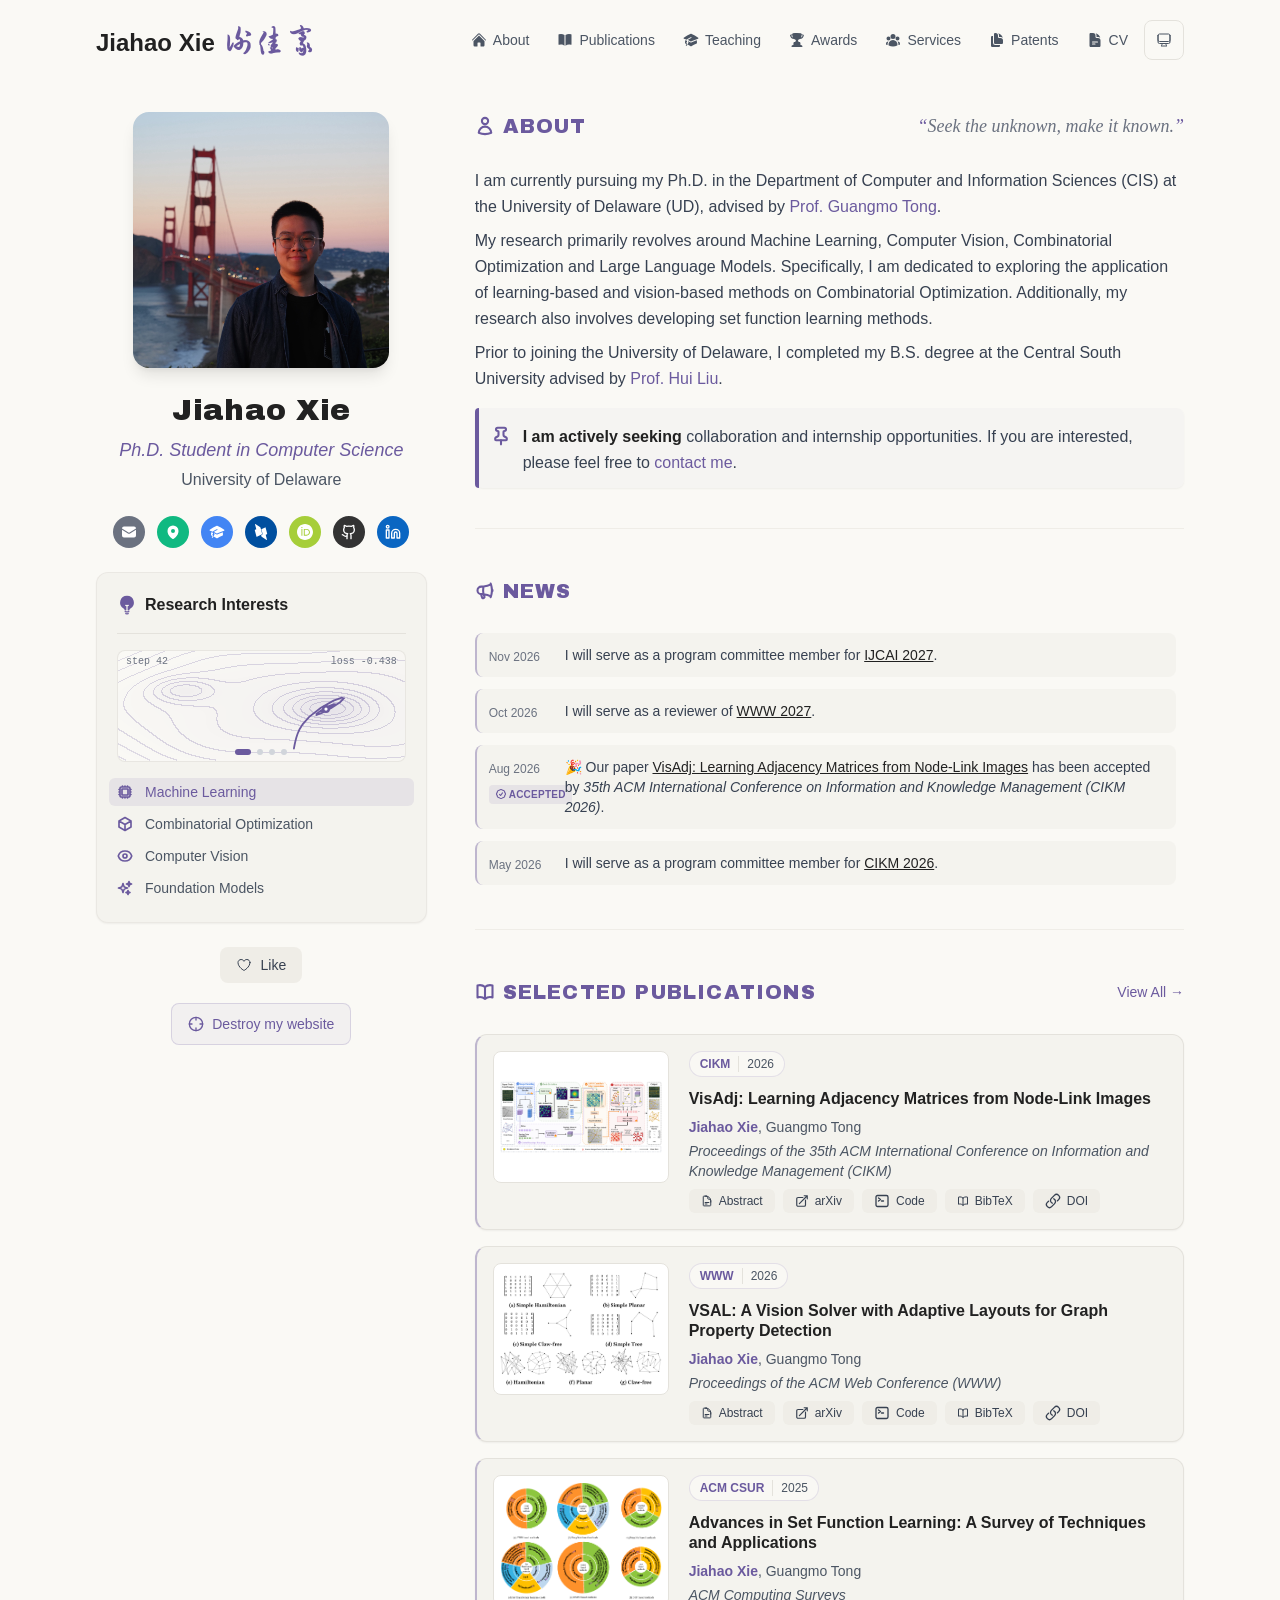
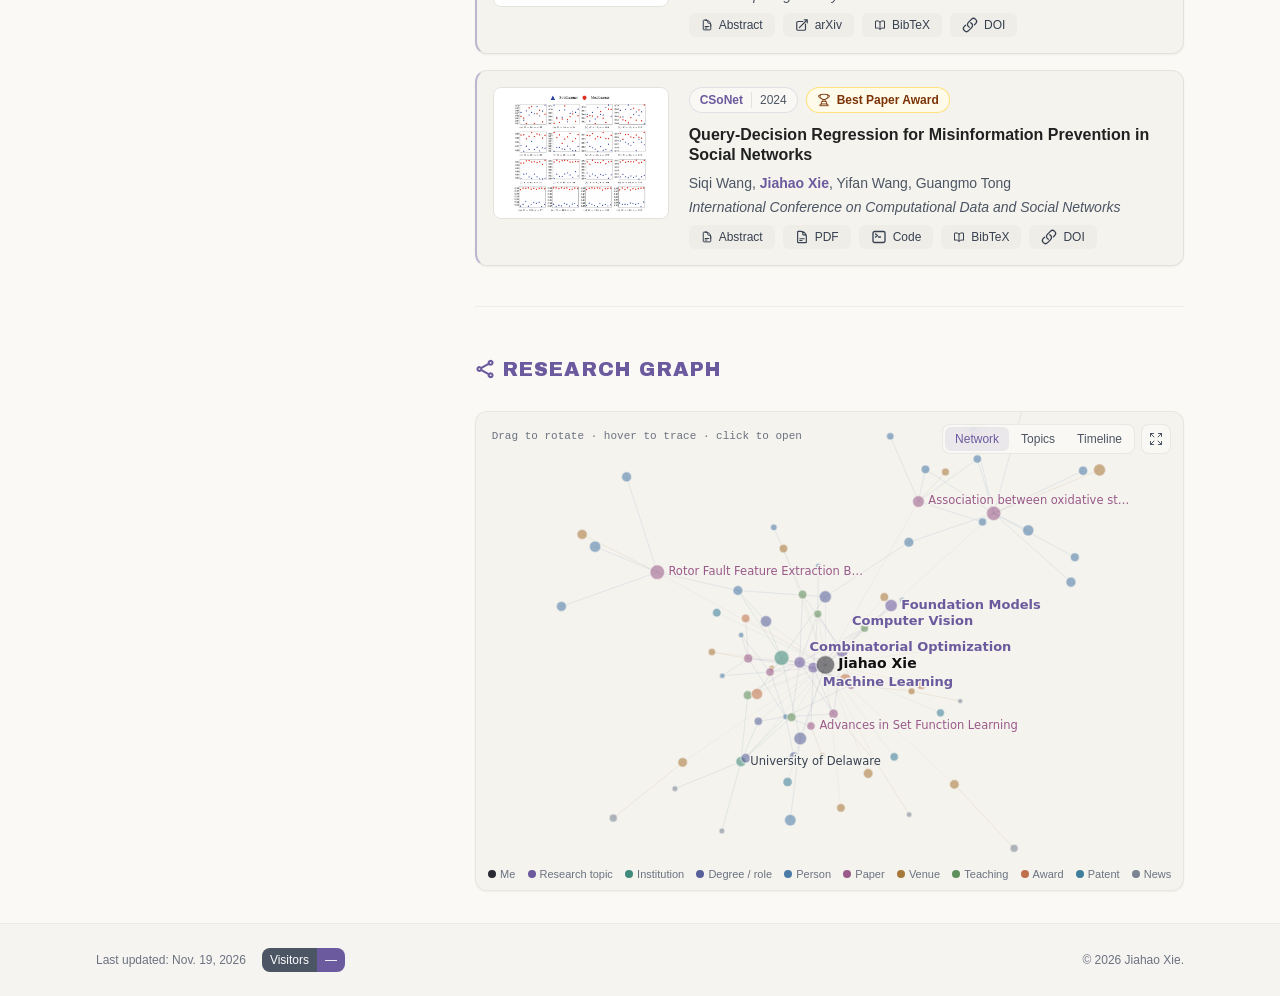
==== commit 8272c34e: "update" ====
--- a/index.html
+++ b/index.html
@@ -1,4 +1,4 @@
-<!DOCTYPE html><html lang="en" class="scroll-smooth __variable_c9ff80"><head><meta charSet="utf-8"/><meta name="viewport" content="width=device-width, initial-scale=1"/><link rel="preload" as="image" href="/bio.jpg"/><link rel="stylesheet" href="/_next/static/css/3a55853c5698b684.css" data-precedence="next"/><link rel="stylesheet" href="/_next/static/css/cbfaf1792b3c9763.css" data-precedence="next"/><link rel="preload" as="script" fetchPriority="low" href="/_next/static/chunks/webpack-feeb9fa08c982492.js"/><script src="/_next/static/chunks/4bd1b696-d585622265be8341.js" async=""></script><script src="/_next/static/chunks/684-a1ae57e500953325.js" async=""></script><script src="/_next/static/chunks/main-app-8b96de4b9fb95d89.js" async=""></script><script src="/_next/static/chunks/991-71890cd90836cbbb.js" async=""></script><script src="/_next/static/chunks/874-6cc630662f3664af.js" async=""></script><script src="/_next/static/chunks/355-be043b546f056899.js" async=""></script><script src="/_next/static/chunks/app/layout-3d66f79ff7a3dd23.js" async=""></script><script src="/_next/static/chunks/app/not-found-df5c561c0612a431.js" async=""></script><script src="/_next/static/chunks/5-47450757289d733f.js" async=""></script><script src="/_next/static/chunks/861-e723d4d54c29d78f.js" async=""></script><script src="/_next/static/chunks/601-0bf928ab36268495.js" async=""></script><script src="/_next/static/chunks/app/page-5b0f746a1434a1f0.js" async=""></script><link rel="icon" href="/favicon.png" type="image/svg+xml"/><link rel="dns-prefetch" href="https://google-fonts.jialeliu.com"/><link rel="preconnect" href="https://google-fonts.jialeliu.com" crossorigin=""/><link rel="preload" as="style" href="https://google-fonts.jialeliu.com/css2?family=Inter:wght@300;400;500;600;700&amp;family=Crimson+Text:ital,wght@0,400;0,600;1,400&amp;display=swap"/><link rel="stylesheet" href="https://fonts.googleapis.com/css2?family=Liu+Jian+Mao+Cao&amp;display=swap"/><link rel="stylesheet" id="gfonts-css" href="https://google-fonts.jialeliu.com/css2?family=Inter:wght@300;400;500;600;700&amp;family=Crimson+Text:ital,wght@0,400;0,600;1,400&amp;display=swap" media="print"/><script>
+<!DOCTYPE html><html lang="en" class="scroll-smooth __variable_c9ff80"><head><meta charSet="utf-8"/><meta name="viewport" content="width=device-width, initial-scale=1"/><link rel="preload" as="image" href="/bio.jpg"/><link rel="stylesheet" href="/_next/static/css/3a55853c5698b684.css" data-precedence="next"/><link rel="stylesheet" href="/_next/static/css/cbfaf1792b3c9763.css" data-precedence="next"/><link rel="preload" as="script" fetchPriority="low" href="/_next/static/chunks/webpack-feeb9fa08c982492.js"/><script src="/_next/static/chunks/4bd1b696-d585622265be8341.js" async=""></script><script src="/_next/static/chunks/684-a1ae57e500953325.js" async=""></script><script src="/_next/static/chunks/main-app-8b96de4b9fb95d89.js" async=""></script><script src="/_next/static/chunks/991-71890cd90836cbbb.js" async=""></script><script src="/_next/static/chunks/874-6cc630662f3664af.js" async=""></script><script src="/_next/static/chunks/355-be043b546f056899.js" async=""></script><script src="/_next/static/chunks/app/layout-3d66f79ff7a3dd23.js" async=""></script><script src="/_next/static/chunks/app/not-found-df5c561c0612a431.js" async=""></script><script src="/_next/static/chunks/5-47450757289d733f.js" async=""></script><script src="/_next/static/chunks/861-e723d4d54c29d78f.js" async=""></script><script src="/_next/static/chunks/601-0bf928ab36268495.js" async=""></script><script src="/_next/static/chunks/app/page-5b0f746a1434a1f0.js" async=""></script><link rel="icon" href="/favicon-jx.png" type="image/png"/><link rel="dns-prefetch" href="https://google-fonts.jialeliu.com"/><link rel="preconnect" href="https://google-fonts.jialeliu.com" crossorigin=""/><link rel="preload" as="style" href="https://google-fonts.jialeliu.com/css2?family=Inter:wght@300;400;500;600;700&amp;family=Crimson+Text:ital,wght@0,400;0,600;1,400&amp;display=swap"/><link rel="stylesheet" href="https://fonts.googleapis.com/css2?family=Liu+Jian+Mao+Cao&amp;display=swap"/><link rel="stylesheet" id="gfonts-css" href="https://google-fonts.jialeliu.com/css2?family=Inter:wght@300;400;500;600;700&amp;family=Crimson+Text:ital,wght@0,400;0,600;1,400&amp;display=swap" media="print"/><script>
               (function(){
                 var l = document.getElementById('gfonts-css');
                 if (!l || l.media === 'all') return;
@@ -21,9 +21,9 @@
                 root.classList.add('light');
                 root.setAttribute('data-theme', 'light');
               }
-            </script><title>Jiahao Xie</title><meta name="description" content="PhD student at the University of Delaware."/><meta name="author" content="Jiahao Xie"/><meta name="keywords" content="Jiahao Xie,PhD,Research,University of Delaware"/><meta name="creator" content="Jiahao Xie"/><meta name="publisher" content="Jiahao Xie"/><meta property="og:title" content="Jiahao Xie"/><meta property="og:description" content="PhD student at the University of Delaware."/><meta property="og:site_name" content="Jiahao Xie&#x27;s Academic Website"/><meta property="og:locale" content="en_US"/><meta property="og:type" content="website"/><meta name="twitter:card" content="summary"/><meta name="twitter:title" content="Jiahao Xie"/><meta name="twitter:description" content="PhD student at the University of Delaware."/><link rel="icon" href="/favicon.png"/><script>document.querySelectorAll('body link[rel="icon"], body link[rel="apple-touch-icon"]').forEach(el => document.head.appendChild(el))</script><script src="/_next/static/chunks/polyfills-42372ed130431b0a.js" noModule=""></script></head><body class="font-sans antialiased relative"><div style="visibility:hidden"><div class="side-logos" aria-hidden="true"><div class="side-logo-lane side-logo-lane-left"><div class="side-logo-sprite" title="OpenAI" data-monochrome="true" style="left:clamp(1.125rem, 22%, calc(100% - 1.125rem));width:26px;height:26px;--logo-tilt:-5deg;animation-duration:52s;animation-delay:0s"><img alt="" draggable="false" loading="lazy" width="26" height="26" decoding="async" data-nimg="1" class="side-logo-image" style="color:transparent" src="/logos/ai/openai.svg"/></div><div class="side-logo-sprite" title="Claude" style="left:clamp(1.125rem, 49%, calc(100% - 1.125rem));width:27px;height:27px;--logo-tilt:4deg;animation-duration:52s;animation-delay:-8.666666666666666s"><img alt="" draggable="false" loading="lazy" width="27" height="27" decoding="async" data-nimg="1" class="side-logo-image" style="color:transparent" src="/logos/ai/claude.svg"/></div><div class="side-logo-sprite" title="Google Gemini" style="left:clamp(1.125rem, 76%, calc(100% - 1.125rem));width:28px;height:28px;--logo-tilt:-4deg;animation-duration:52s;animation-delay:-17.333333333333332s"><img alt="" draggable="false" loading="lazy" width="28" height="28" decoding="async" data-nimg="1" class="side-logo-image" style="color:transparent" src="/logos/ai/gemini.svg"/></div><div class="side-logo-sprite" title="DeepSeek" style="left:clamp(1.125rem, 46%, calc(100% - 1.125rem));width:26px;height:26px;--logo-tilt:5deg;animation-duration:52s;animation-delay:-26s"><img alt="" draggable="false" loading="lazy" width="26" height="26" decoding="async" data-nimg="1" class="side-logo-image" style="color:transparent" src="/logos/ai/deepseek.svg"/></div><div class="side-logo-sprite" title="Hugging Face" style="left:clamp(1.125rem, 73%, calc(100% - 1.125rem));width:27px;height:27px;--logo-tilt:-5deg;animation-duration:52s;animation-delay:-34.666666666666664s"><img alt="" draggable="false" loading="lazy" width="27" height="27" decoding="async" data-nimg="1" class="side-logo-image" style="color:transparent" src="/logos/ai/huggingface.svg"/></div><div class="side-logo-sprite" title="PyTorch" style="left:clamp(1.125rem, 43%, calc(100% - 1.125rem));width:28px;height:28px;--logo-tilt:4deg;animation-duration:52s;animation-delay:-43.333333333333336s"><img alt="" draggable="false" loading="lazy" width="28" height="28" decoding="async" data-nimg="1" class="side-logo-image" style="color:transparent" src="/logos/ai/pytorch.svg"/></div></div><div class="side-logo-lane side-logo-lane-right"><div class="side-logo-sprite" title="Google DeepMind" style="left:clamp(1.125rem, 39%, calc(100% - 1.125rem));width:26px;height:26px;--logo-tilt:-5deg;animation-duration:52s;animation-delay:-4s"><img alt="" draggable="false" loading="lazy" width="26" height="26" decoding="async" data-nimg="1" class="side-logo-image" style="color:transparent" src="/logos/ai/deepmind.svg"/></div><div class="side-logo-sprite" title="NVIDIA" style="left:clamp(1.125rem, 66%, calc(100% - 1.125rem));width:27px;height:27px;--logo-tilt:4deg;animation-duration:52s;animation-delay:-12.666666666666666s"><img alt="" draggable="false" loading="lazy" width="27" height="27" decoding="async" data-nimg="1" class="side-logo-image" style="color:transparent" src="/logos/ai/nvidia.svg"/></div><div class="side-logo-sprite" title="Meta" style="left:clamp(1.125rem, 36%, calc(100% - 1.125rem));width:28px;height:28px;--logo-tilt:-4deg;animation-duration:52s;animation-delay:-21.333333333333332s"><img alt="" draggable="false" loading="lazy" width="28" height="28" decoding="async" data-nimg="1" class="side-logo-image" style="color:transparent" src="/logos/ai/meta.svg"/></div><div class="side-logo-sprite" title="Microsoft Copilot" style="left:clamp(1.125rem, 63%, calc(100% - 1.125rem));width:26px;height:26px;--logo-tilt:5deg;animation-duration:52s;animation-delay:-30s"><img alt="" draggable="false" loading="lazy" width="26" height="26" decoding="async" data-nimg="1" class="side-logo-image" style="color:transparent" src="/logos/ai/copilot.svg"/></div><div class="side-logo-sprite" title="Qwen" style="left:clamp(1.125rem, 33%, calc(100% - 1.125rem));width:27px;height:27px;--logo-tilt:-5deg;animation-duration:52s;animation-delay:-38.666666666666664s"><img alt="" draggable="false" loading="lazy" width="27" height="27" decoding="async" data-nimg="1" class="side-logo-image" style="color:transparent" src="/logos/ai/qwen.svg"/></div><div class="side-logo-sprite" title="TensorFlow" style="left:clamp(1.125rem, 60%, calc(100% - 1.125rem));width:28px;height:28px;--logo-tilt:4deg;animation-duration:52s;animation-delay:-47.333333333333336s"><img alt="" draggable="false" loading="lazy" width="28" height="28" decoding="async" data-nimg="1" class="side-logo-image" style="color:transparent" src="/logos/ai/tensorflow.svg"/></div></div></div><div class="relative z-10"><nav class="fixed top-0 left-0 right-0 z-50" data-headlessui-state=""><div class="transition-all duration-300 ease-out bg-transparent" style="transform:translateY(-100px)"><div class="max-w-6xl mx-auto px-4 sm:px-6 lg:px-8"><div class="flex justify-between items-center h-16 lg:h-20"><div class="flex-shrink-0" tabindex="0"><a class="text-xl lg:text-2xl font-sans font-semibold text-primary hover:text-accent transition-colors duration-200 flex items-baseline gap-2" href="/"><span>Jiahao Xie</span><span class="font-calligraphy text-2xl lg:text-3xl text-accent">谢佳豪</span></a></div><div class="hidden lg:block"><div class="ml-10 flex items-center space-x-1"><div class="flex items-center space-x-1"><a class="relative flex items-center gap-1.5 px-3 py-2 text-sm font-medium transition-all duration-200 rounded hover:bg-accent/10 hover:shadow-sm text-primary" href="/"><svg xmlns="http://www.w3.org/2000/svg" viewBox="0 0 24 24" fill="currentColor" aria-hidden="true" data-slot="icon" class="h-4 w-4 shrink-0"><path d="M11.47 3.841a.75.75 0 0 1 1.06 0l8.69 8.69a.75.75 0 1 0 1.06-1.061l-8.689-8.69a2.25 2.25 0 0 0-3.182 0l-8.69 8.69a.75.75 0 1 0 1.061 1.06l8.69-8.689Z"></path><path d="m12 5.432 8.159 8.159c.03.03.06.058.091.086v6.198c0 1.035-.84 1.875-1.875 1.875H15a.75.75 0 0 1-.75-.75v-4.5a.75.75 0 0 0-.75-.75h-3a.75.75 0 0 0-.75.75V21a.75.75 0 0 1-.75.75H5.625a1.875 1.875 0 0 1-1.875-1.875v-6.198a2.29 2.29 0 0 0 .091-.086L12 5.432Z"></path></svg><span class="relative z-10">About</span><div class="absolute inset-0 bg-accent/10 rounded-lg"></div></a><a class="relative flex items-center gap-1.5 px-3 py-2 text-sm font-medium transition-all duration-200 rounded hover:bg-accent/10 hover:shadow-sm text-neutral-600 hover:text-primary" href="/publications/"><svg xmlns="http://www.w3.org/2000/svg" viewBox="0 0 24 24" fill="currentColor" aria-hidden="true" data-slot="icon" class="h-4 w-4 shrink-0"><path d="M11.25 4.533A9.707 9.707 0 0 0 6 3a9.735 9.735 0 0 0-3.25.555.75.75 0 0 0-.5.707v14.25a.75.75 0 0 0 1 .707A8.237 8.237 0 0 1 6 18.75c1.995 0 3.823.707 5.25 1.886V4.533ZM12.75 20.636A8.214 8.214 0 0 1 18 18.75c.966 0 1.89.166 2.75.47a.75.75 0 0 0 1-.708V4.262a.75.75 0 0 0-.5-.707A9.735 9.735 0 0 0 18 3a9.707 9.707 0 0 0-5.25 1.533v16.103Z"></path></svg><span class="relative z-10">Publications</span></a><a class="relative flex items-center gap-1.5 px-3 py-2 text-sm font-medium transition-all duration-200 rounded hover:bg-accent/10 hover:shadow-sm text-neutral-600 hover:text-primary" href="/teaching/"><svg xmlns="http://www.w3.org/2000/svg" viewBox="0 0 24 24" fill="currentColor" aria-hidden="true" data-slot="icon" class="h-4 w-4 shrink-0"><path d="M11.7 2.805a.75.75 0 0 1 .6 0A60.65 60.65 0 0 1 22.83 8.72a.75.75 0 0 1-.231 1.337 49.948 49.948 0 0 0-9.902 3.912l-.003.002c-.114.06-.227.119-.34.18a.75.75 0 0 1-.707 0A50.88 50.88 0 0 0 7.5 12.173v-.224c0-.131.067-.248.172-.311a54.615 54.615 0 0 1 4.653-2.52.75.75 0 0 0-.65-1.352 56.123 56.123 0 0 0-4.78 2.589 1.858 1.858 0 0 0-.859 1.228 49.803 49.803 0 0 0-4.634-1.527.75.75 0 0 1-.231-1.337A60.653 60.653 0 0 1 11.7 2.805Z"></path><path d="M13.06 15.473a48.45 48.45 0 0 1 7.666-3.282c.134 1.414.22 2.843.255 4.284a.75.75 0 0 1-.46.711 47.87 47.87 0 0 0-8.105 4.342.75.75 0 0 1-.832 0 47.87 47.87 0 0 0-8.104-4.342.75.75 0 0 1-.461-.71c.035-1.442.121-2.87.255-4.286.921.304 1.83.634 2.726.99v1.27a1.5 1.5 0 0 0-.14 2.508c-.09.38-.222.753-.397 1.11.452.213.901.434 1.346.66a6.727 6.727 0 0 0 .551-1.607 1.5 1.5 0 0 0 .14-2.67v-.645a48.549 48.549 0 0 1 3.44 1.667 2.25 2.25 0 0 0 2.12 0Z"></path><path d="M4.462 19.462c.42-.419.753-.89 1-1.395.453.214.902.435 1.347.662a6.742 6.742 0 0 1-1.286 1.794.75.75 0 0 1-1.06-1.06Z"></path></svg><span class="relative z-10">Teaching</span></a><a class="relative flex items-center gap-1.5 px-3 py-2 text-sm font-medium transition-all duration-200 rounded hover:bg-accent/10 hover:shadow-sm text-neutral-600 hover:text-primary" href="/awards/"><svg xmlns="http://www.w3.org/2000/svg" viewBox="0 0 24 24" fill="currentColor" aria-hidden="true" data-slot="icon" class="h-4 w-4 shrink-0"><path fill-rule="evenodd" d="M5.166 2.621v.858c-1.035.148-2.059.33-3.071.543a.75.75 0 0 0-.584.859 6.753 6.753 0 0 0 6.138 5.6 6.73 6.73 0 0 0 2.743 1.346A6.707 6.707 0 0 1 9.279 15H8.54c-1.036 0-1.875.84-1.875 1.875V19.5h-.75a2.25 2.25 0 0 0-2.25 2.25c0 .414.336.75.75.75h15a.75.75 0 0 0 .75-.75 2.25 2.25 0 0 0-2.25-2.25h-.75v-2.625c0-1.036-.84-1.875-1.875-1.875h-.739a6.706 6.706 0 0 1-1.112-3.173 6.73 6.73 0 0 0 2.743-1.347 6.753 6.753 0 0 0 6.139-5.6.75.75 0 0 0-.585-.858 47.077 47.077 0 0 0-3.07-.543V2.62a.75.75 0 0 0-.658-.744 49.22 49.22 0 0 0-6.093-.377c-2.063 0-4.096.128-6.093.377a.75.75 0 0 0-.657.744Zm0 2.629c0 1.196.312 2.32.857 3.294A5.266 5.266 0 0 1 3.16 5.337a45.6 45.6 0 0 1 2.006-.343v.256Zm13.5 0v-.256c.674.1 1.343.214 2.006.343a5.265 5.265 0 0 1-2.863 3.207 6.72 6.72 0 0 0 .857-3.294Z" clip-rule="evenodd"></path></svg><span class="relative z-10">Awards</span></a><a class="relative flex items-center gap-1.5 px-3 py-2 text-sm font-medium transition-all duration-200 rounded hover:bg-accent/10 hover:shadow-sm text-neutral-600 hover:text-primary" href="/services/"><svg xmlns="http://www.w3.org/2000/svg" viewBox="0 0 24 24" fill="currentColor" aria-hidden="true" data-slot="icon" class="h-4 w-4 shrink-0"><path fill-rule="evenodd" d="M8.25 6.75a3.75 3.75 0 1 1 7.5 0 3.75 3.75 0 0 1-7.5 0ZM15.75 9.75a3 3 0 1 1 6 0 3 3 0 0 1-6 0ZM2.25 9.75a3 3 0 1 1 6 0 3 3 0 0 1-6 0ZM6.31 15.117A6.745 6.745 0 0 1 12 12a6.745 6.745 0 0 1 6.709 7.498.75.75 0 0 1-.372.568A12.696 12.696 0 0 1 12 21.75c-2.305 0-4.47-.612-6.337-1.684a.75.75 0 0 1-.372-.568 6.787 6.787 0 0 1 1.019-4.38Z" clip-rule="evenodd"></path><path d="M5.082 14.254a8.287 8.287 0 0 0-1.308 5.135 9.687 9.687 0 0 1-1.764-.44l-.115-.04a.563.563 0 0 1-.373-.487l-.01-.121a3.75 3.75 0 0 1 3.57-4.047ZM20.226 19.389a8.287 8.287 0 0 0-1.308-5.135 3.75 3.75 0 0 1 3.57 4.047l-.01.121a.563.563 0 0 1-.373.486l-.115.04c-.567.2-1.156.349-1.764.441Z"></path></svg><span class="relative z-10">Services</span></a><a class="relative flex items-center gap-1.5 px-3 py-2 text-sm font-medium transition-all duration-200 rounded hover:bg-accent/10 hover:shadow-sm text-neutral-600 hover:text-primary" href="/patents/"><svg xmlns="http://www.w3.org/2000/svg" viewBox="0 0 24 24" fill="currentColor" aria-hidden="true" data-slot="icon" class="h-4 w-4 shrink-0"><path d="M7.5 3.375c0-1.036.84-1.875 1.875-1.875h.375a3.75 3.75 0 0 1 3.75 3.75v1.875C13.5 8.161 14.34 9 15.375 9h1.875A3.75 3.75 0 0 1 21 12.75v3.375C21 17.16 20.16 18 19.125 18h-9.75A1.875 1.875 0 0 1 7.5 16.125V3.375Z"></path><path d="M15 5.25a5.23 5.23 0 0 0-1.279-3.434 9.768 9.768 0 0 1 6.963 6.963A5.23 5.23 0 0 0 17.25 7.5h-1.875A.375.375 0 0 1 15 7.125V5.25ZM4.875 6H6v10.125A3.375 3.375 0 0 0 9.375 19.5H16.5v1.125c0 1.035-.84 1.875-1.875 1.875h-9.75A1.875 1.875 0 0 1 3 20.625V7.875C3 6.839 3.84 6 4.875 6Z"></path></svg><span class="relative z-10">Patents</span></a><a class="relative flex items-center gap-1.5 px-3 py-2 text-sm font-medium transition-all duration-200 rounded hover:bg-accent/10 hover:shadow-sm text-neutral-600 hover:text-primary" href="/cv/"><svg xmlns="http://www.w3.org/2000/svg" viewBox="0 0 24 24" fill="currentColor" aria-hidden="true" data-slot="icon" class="h-4 w-4 shrink-0"><path fill-rule="evenodd" d="M5.625 1.5c-1.036 0-1.875.84-1.875 1.875v17.25c0 1.035.84 1.875 1.875 1.875h12.75c1.035 0 1.875-.84 1.875-1.875V12.75A3.75 3.75 0 0 0 16.5 9h-1.875a1.875 1.875 0 0 1-1.875-1.875V5.25A3.75 3.75 0 0 0 9 1.5H5.625ZM7.5 15a.75.75 0 0 1 .75-.75h7.5a.75.75 0 0 1 0 1.5h-7.5A.75.75 0 0 1 7.5 15Zm.75 2.25a.75.75 0 0 0 0 1.5H12a.75.75 0 0 0 0-1.5H8.25Z" clip-rule="evenodd"></path><path d="M12.971 1.816A5.23 5.23 0 0 1 14.25 5.25v1.875c0 .207.168.375.375.375H16.5a5.23 5.23 0 0 1 3.434 1.279 9.768 9.768 0 0 0-6.963-6.963Z"></path></svg><span class="relative z-10">CV</span></a></div><div class="flex items-center justify-center w-10 h-10 rounded-lg border border-neutral-200 dark:border-[rgba(148,163,184,0.24)] bg-background dark:bg-neutral-800"><div class="w-4 h-4 rounded-full bg-neutral-300 animate-pulse"></div></div></div></div><div class="lg:hidden flex items-center space-x-2"><div class="flex items-center justify-center w-10 h-10 rounded-lg border border-neutral-200 dark:border-[rgba(148,163,184,0.24)] bg-background dark:bg-neutral-800"><div class="w-4 h-4 rounded-full bg-neutral-300 animate-pulse"></div></div><button class="inline-flex items-center justify-center p-2 rounded-md text-neutral-600 hover:text-primary hover:bg-neutral-100 dark:hover:bg-neutral-800 focus:outline-none focus:ring-2 focus:ring-inset focus:ring-accent transition-colors duration-200" id="headlessui-disclosure-button-«R1e9lb»" type="button" aria-expanded="false" data-headlessui-state=""><span class="sr-only">Open main menu</span><div><svg xmlns="http://www.w3.org/2000/svg" fill="none" viewBox="0 0 24 24" stroke-width="1.5" stroke="currentColor" aria-hidden="true" data-slot="icon" class="block h-6 w-6"><path stroke-linecap="round" stroke-linejoin="round" d="M3.75 6.75h16.5M3.75 12h16.5m-16.5 5.25h16.5"></path></svg></div></button></div></div></div></div></nav><main class="min-h-screen pt-16 lg:pt-20"><div class="max-w-6xl mx-auto px-4 sm:px-6 lg:px-8 py-8 bg-background min-h-screen"><div class="grid grid-cols-1 lg:grid-cols-3 gap-12"><div class="lg:col-span-1"><div class="sticky top-8" style="opacity:0;transform:translateY(20px)"><div class="w-64 h-64 mx-auto mb-6 rounded-2xl overflow-hidden shadow-lg hover:shadow-xl transition-all duration-200 hover:scale-105"><img alt="Jiahao Xie" width="256" height="256" decoding="async" data-nimg="1" class="w-full h-full object-cover object-[32%_center]" style="color:transparent" src="/bio.jpg"/></div><div class="text-center mb-6"><h1 class="font-display text-3xl tracking-[0.01em] text-primary mb-2">Jiahao Xie</h1><p class="text-lg text-accent font-normal italic mb-1">Ph.D. Student in Computer Science</p><p class="text-neutral-600 mb-2">University of Delaware</p></div><div class="flex flex-wrap justify-center gap-2.5 lg:gap-2 xl:gap-3 mb-6 relative"><div class="relative"><button class="flex items-center justify-center w-8 h-8 rounded-full bg-[#6B7280] text-white hover:opacity-90 transition-opacity duration-200 flex-shrink-0" aria-label="Email"><svg xmlns="http://www.w3.org/2000/svg" viewBox="0 0 24 24" fill="currentColor" aria-hidden="true" data-slot="icon" class="h-4 w-4"><path d="M1.5 8.67v8.58a3 3 0 0 0 3 3h15a3 3 0 0 0 3-3V8.67l-8.928 5.493a3 3 0 0 1-3.144 0L1.5 8.67Z"></path><path d="M22.5 6.908V6.75a3 3 0 0 0-3-3h-15a3 3 0 0 0-3 3v.158l9.714 5.978a1.5 1.5 0 0 0 1.572 0L22.5 6.908Z"></path></svg></button></div><div class="relative"><button class="flex items-center justify-center w-8 h-8 rounded-full bg-[#10B981] text-white hover:opacity-90 transition-opacity duration-200 flex-shrink-0" aria-label="Location"><svg xmlns="http://www.w3.org/2000/svg" viewBox="0 0 24 24" fill="currentColor" aria-hidden="true" data-slot="icon" class="h-4 w-4"><path fill-rule="evenodd" d="m11.54 22.351.07.04.028.016a.76.76 0 0 0 .723 0l.028-.015.071-.041a16.975 16.975 0 0 0 1.144-.742 19.58 19.58 0 0 0 2.683-2.282c1.944-1.99 3.963-4.98 3.963-8.827a8.25 8.25 0 0 0-16.5 0c0 3.846 2.02 6.837 3.963 8.827a19.58 19.58 0 0 0 2.682 2.282 16.975 16.975 0 0 0 1.145.742ZM12 13.5a3 3 0 1 0 0-6 3 3 0 0 0 0 6Z" clip-rule="evenodd"></path></svg></button></div><a href="https://scholar.google.com/citations?user=xi2_eIcAAAAJ&amp;hl=en" target="_blank" rel="noopener noreferrer" class="flex items-center justify-center w-8 h-8 rounded-full bg-[#4285F4] text-white hover:opacity-90 transition-opacity duration-200 flex-shrink-0" aria-label="Google Scholar" title="Google Scholar"><svg xmlns="http://www.w3.org/2000/svg" viewBox="0 0 24 24" fill="currentColor" aria-hidden="true" data-slot="icon" class="h-4 w-4"><path d="M11.7 2.805a.75.75 0 0 1 .6 0A60.65 60.65 0 0 1 22.83 8.72a.75.75 0 0 1-.231 1.337 49.948 49.948 0 0 0-9.902 3.912l-.003.002c-.114.06-.227.119-.34.18a.75.75 0 0 1-.707 0A50.88 50.88 0 0 0 7.5 12.173v-.224c0-.131.067-.248.172-.311a54.615 54.615 0 0 1 4.653-2.52.75.75 0 0 0-.65-1.352 56.123 56.123 0 0 0-4.78 2.589 1.858 1.858 0 0 0-.859 1.228 49.803 49.803 0 0 0-4.634-1.527.75.75 0 0 1-.231-1.337A60.653 60.653 0 0 1 11.7 2.805Z"></path><path d="M13.06 15.473a48.45 48.45 0 0 1 7.666-3.282c.134 1.414.22 2.843.255 4.284a.75.75 0 0 1-.46.711 47.87 47.87 0 0 0-8.105 4.342.75.75 0 0 1-.832 0 47.87 47.87 0 0 0-8.104-4.342.75.75 0 0 1-.461-.71c.035-1.442.121-2.87.255-4.286.921.304 1.83.634 2.726.99v1.27a1.5 1.5 0 0 0-.14 2.508c-.09.38-.222.753-.397 1.11.452.213.901.434 1.346.66a6.727 6.727 0 0 0 .551-1.607 1.5 1.5 0 0 0 .14-2.67v-.645a48.549 48.549 0 0 1 3.44 1.667 2.25 2.25 0 0 0 2.12 0Z"></path><path d="M4.462 19.462c.42-.419.753-.89 1-1.395.453.214.902.435 1.347.662a6.742 6.742 0 0 1-1.286 1.794.75.75 0 0 1-1.06-1.06Z"></path></svg></a><a href="https://dblp.org/pid/217/4325-8.html" target="_blank" rel="noopener noreferrer" class="flex items-center justify-center w-8 h-8 rounded-full bg-[#004F9F] text-white hover:opacity-90 transition-opacity duration-200 flex-shrink-0" aria-label="DBLP" title="DBLP"><svg viewBox="0 0 24 24" fill="currentColor" class="h-4 w-4" aria-hidden="true"><path d="M3.075.002c-.096.013-.154.092-.094.31L4.97 7.73 3.1 8.6s-.56.26-.4.85l2.45 9.159s.16.59.72.33l6.169-2.869 1.3-.61s.52-.24.42-.79l-.01-.06-1.13-4.22-.658-2.45-.672-2.49v-.04s-.16-.59-.84-1L3.5.141s-.265-.16-.425-.139zM18.324 5.03a.724.724 0 0 0-.193.06l-5.602 2.6.862 3.2 1.09 4.08.01.06c.05.47-.411.79-.411.79l-1.88.87.5 1.89.04.1c.07.17.28.6.81.91l6.95 4.269s.68.41.52-.17l-1.981-7.4 1.861-.86s.56-.26.4-.85L18.85 5.42s-.116-.452-.526-.39z"></path></svg></a><a href="https://orcid.org/0009-0002-8716-6566" target="_blank" rel="noopener noreferrer" class="flex items-center justify-center w-8 h-8 rounded-full bg-[#A6CE39] text-white hover:opacity-90 transition-opacity duration-200 flex-shrink-0" aria-label="ORCID" title="ORCID"><svg viewBox="0 0 24 24" fill="currentColor" class="h-4 w-4" xmlns="http://www.w3.org/2000/svg"><path d="M12 0C5.372 0 0 5.372 0 12s5.372 12 12 12 12-5.372 12-12S18.628 0 12 0zM7.369 4.378c.525 0 .947.431.947.947s-.422.947-.947.947a.95.95 0 0 1-.947-.947c0-.525.422-.947.947-.947zm-.722 3.038h1.444v10.041H6.647V7.416zm3.562 0h3.9c3.712 0 5.344 2.653 5.344 5.025 0 2.578-2.016 5.025-5.325 5.025h-3.919V7.416zm1.444 1.303v7.444h2.297c3.272 0 4.022-2.484 4.022-3.722 0-2.016-1.284-3.722-4.097-3.722h-2.222z"></path></svg></a><a href="https://github.com/Jiahao-Xie-86" target="_blank" rel="noopener noreferrer" class="flex items-center justify-center w-8 h-8 rounded-full bg-[#333333] dark:bg-[#24292e] text-white hover:opacity-90 transition-opacity duration-200 flex-shrink-0" aria-label="GitHub" title="GitHub"><svg xmlns="http://www.w3.org/2000/svg" width="24" height="24" viewBox="0 0 24 24" fill="none" stroke="currentColor" stroke-width="2" stroke-linecap="round" stroke-linejoin="round" class="lucide lucide-github h-4 w-4" aria-hidden="true"><path d="M15 22v-4a4.8 4.8 0 0 0-1-3.5c3 0 6-2 6-5.5.08-1.25-.27-2.48-1-3.5.28-1.15.28-2.35 0-3.5 0 0-1 0-3 1.5-2.64-.5-5.36-.5-8 0C6 2 5 2 5 2c-.3 1.15-.3 2.35 0 3.5A5.403 5.403 0 0 0 4 9c0 3.5 3 5.5 6 5.5-.39.49-.68 1.05-.85 1.65-.17.6-.22 1.23-.15 1.85v4"></path><path d="M9 18c-4.51 2-5-2-7-2"></path></svg></a><a href="https://www.linkedin.com/in/jiahao-xie-124684309/" target="_blank" rel="noopener noreferrer" class="flex items-center justify-center w-8 h-8 rounded-full bg-[#0A66C2] text-white hover:opacity-90 transition-opacity duration-200 flex-shrink-0" aria-label="LinkedIn" title="LinkedIn"><svg xmlns="http://www.w3.org/2000/svg" width="24" height="24" viewBox="0 0 24 24" fill="none" stroke="currentColor" stroke-width="2" stroke-linecap="round" stroke-linejoin="round" class="lucide lucide-linkedin h-4 w-4" aria-hidden="true"><path d="M16 8a6 6 0 0 1 6 6v7h-4v-7a2 2 0 0 0-2-2 2 2 0 0 0-2 2v7h-4v-7a6 6 0 0 1 6-6z"></path><rect width="4" height="12" x="2" y="9"></rect><circle cx="4" cy="4" r="2"></circle></svg></a></div><div class="rounded-xl p-5 mb-6 bg-surface dark:bg-neutral-800/50 shadow-sm border border-neutral-200/60 dark:border-neutral-700/50"><div class="flex items-center gap-2 mb-4"><svg xmlns="http://www.w3.org/2000/svg" viewBox="0 0 24 24" fill="currentColor" aria-hidden="true" data-slot="icon" class="h-5 w-5 text-accent flex-shrink-0"><path d="M12 .75a8.25 8.25 0 0 0-4.135 15.39c.686.398 1.115 1.008 1.134 1.623a.75.75 0 0 0 .577.706c.352.083.71.148 1.074.195.323.041.6-.218.6-.544v-4.661a6.714 6.714 0 0 1-.937-.171.75.75 0 1 1 .374-1.453 5.261 5.261 0 0 0 2.626 0 .75.75 0 1 1 .374 1.452 6.712 6.712 0 0 1-.937.172v4.66c0 .327.277.586.6.545.364-.047.722-.112 1.074-.195a.75.75 0 0 0 .577-.706c.02-.615.448-1.225 1.134-1.623A8.25 8.25 0 0 0 12 .75Z"></path><path fill-rule="evenodd" d="M9.013 19.9a.75.75 0 0 1 .877-.597 11.319 11.319 0 0 0 4.22 0 .75.75 0 1 1 .28 1.473 12.819 12.819 0 0 1-4.78 0 .75.75 0 0 1-.597-.876ZM9.754 22.344a.75.75 0 0 1 .824-.668 13.682 13.682 0 0 0 2.844 0 .75.75 0 1 1 .156 1.492 15.156 15.156 0 0 1-3.156 0 .75.75 0 0 1-.668-.824Z" clip-rule="evenodd"></path></svg><h3 class="font-bold text-primary text-base">Research Interests</h3></div><div class="border-t border-neutral-200 dark:border-neutral-700/70 pt-4"><div class="relative overflow-hidden rounded-lg border border-neutral-200/80 dark:border-neutral-700/60 bg-background h-28 mb-4"><canvas class="absolute inset-0 w-full h-full" aria-hidden="true"></canvas><div class="absolute bottom-1.5 left-1/2 -translate-x-1/2 flex gap-1.5"><button type="button" aria-label="Machine Learning" aria-pressed="true" class="no-hover-scale h-1.5 rounded-full transition-all duration-300 w-4 bg-accent"></button><button type="button" aria-label="Combinatorial Optimization" aria-pressed="false" class="no-hover-scale h-1.5 rounded-full transition-all duration-300 w-1.5 bg-neutral-300 dark:bg-neutral-600 hover:bg-accent/60"></button><button type="button" aria-label="Computer Vision" aria-pressed="false" class="no-hover-scale h-1.5 rounded-full transition-all duration-300 w-1.5 bg-neutral-300 dark:bg-neutral-600 hover:bg-accent/60"></button><button type="button" aria-label="Foundation Models" aria-pressed="false" class="no-hover-scale h-1.5 rounded-full transition-all duration-300 w-1.5 bg-neutral-300 dark:bg-neutral-600 hover:bg-accent/60"></button></div></div><div class="space-y-1"><div data-kg-node="topic:machine-learning" class="flex items-center gap-3 -mx-2 px-2 py-1 rounded-md cursor-pointer transition-colors bg-accent/10"><svg xmlns="http://www.w3.org/2000/svg" fill="none" viewBox="0 0 24 24" stroke-width="2.5" stroke="currentColor" aria-hidden="true" data-slot="icon" class="h-4 w-4 text-accent flex-shrink-0"><path stroke-linecap="round" stroke-linejoin="round" d="M8.25 3v1.5M4.5 8.25H3m18 0h-1.5M4.5 12H3m18 0h-1.5m-15 3.75H3m18 0h-1.5M8.25 19.5V21M12 3v1.5m0 15V21m3.75-18v1.5m0 15V21m-9-1.5h10.5a2.25 2.25 0 0 0 2.25-2.25V6.75a2.25 2.25 0 0 0-2.25-2.25H6.75A2.25 2.25 0 0 0 4.5 6.75v10.5a2.25 2.25 0 0 0 2.25 2.25Zm.75-12h9v9h-9v-9Z"></path></svg><span class="text-sm transition-colors text-accent font-medium">Machine Learning</span></div><div data-kg-node="topic:combinatorial-optimization" class="flex items-center gap-3 -mx-2 px-2 py-1 rounded-md cursor-pointer transition-colors "><svg xmlns="http://www.w3.org/2000/svg" fill="none" viewBox="0 0 24 24" stroke-width="2.5" stroke="currentColor" aria-hidden="true" data-slot="icon" class="h-4 w-4 text-accent flex-shrink-0"><path stroke-linecap="round" stroke-linejoin="round" d="m21 7.5-9-5.25L3 7.5m18 0-9 5.25m9-5.25v9l-9 5.25M3 7.5l9 5.25M3 7.5v9l9 5.25m0-9v9"></path></svg><span class="text-sm transition-colors text-neutral-600 dark:text-neutral-600">Combinatorial Optimization</span></div><div data-kg-node="topic:computer-vision" class="flex items-center gap-3 -mx-2 px-2 py-1 rounded-md cursor-pointer transition-colors "><svg xmlns="http://www.w3.org/2000/svg" fill="none" viewBox="0 0 24 24" stroke-width="2.5" stroke="currentColor" aria-hidden="true" data-slot="icon" class="h-4 w-4 text-accent flex-shrink-0"><path stroke-linecap="round" stroke-linejoin="round" d="M2.036 12.322a1.012 1.012 0 0 1 0-.639C3.423 7.51 7.36 4.5 12 4.5c4.638 0 8.573 3.007 9.963 7.178.07.207.07.431 0 .639C20.577 16.49 16.64 19.5 12 19.5c-4.638 0-8.573-3.007-9.963-7.178Z"></path><path stroke-linecap="round" stroke-linejoin="round" d="M15 12a3 3 0 1 1-6 0 3 3 0 0 1 6 0Z"></path></svg><span class="text-sm transition-colors text-neutral-600 dark:text-neutral-600">Computer Vision</span></div><div data-kg-node="topic:foundation-models" class="flex items-center gap-3 -mx-2 px-2 py-1 rounded-md cursor-pointer transition-colors "><svg xmlns="http://www.w3.org/2000/svg" fill="none" viewBox="0 0 24 24" stroke-width="2.5" stroke="currentColor" aria-hidden="true" data-slot="icon" class="h-4 w-4 text-accent flex-shrink-0"><path stroke-linecap="round" stroke-linejoin="round" d="M9.813 15.904 9 18.75l-.813-2.846a4.5 4.5 0 0 0-3.09-3.09L2.25 12l2.846-.813a4.5 4.5 0 0 0 3.09-3.09L9 5.25l.813 2.846a4.5 4.5 0 0 0 3.09 3.09L15.75 12l-2.846.813a4.5 4.5 0 0 0-3.09 3.09ZM18.259 8.715 18 9.75l-.259-1.035a3.375 3.375 0 0 0-2.455-2.456L14.25 6l1.036-.259a3.375 3.375 0 0 0 2.455-2.456L18 2.25l.259 1.035a3.375 3.375 0 0 0 2.456 2.456L21.75 6l-1.035.259a3.375 3.375 0 0 0-2.456 2.456ZM16.894 20.567 16.5 21.75l-.394-1.183a2.25 2.25 0 0 0-1.423-1.423L13.5 18.75l1.183-.394a2.25 2.25 0 0 0 1.423-1.423l.394-1.183.394 1.183a2.25 2.25 0 0 0 1.423 1.423l1.183.394-1.183.394a2.25 2.25 0 0 0-1.423 1.423Z"></path></svg><span class="text-sm transition-colors text-neutral-600 dark:text-neutral-600">Foundation Models</span></div></div></div></div><div class="flex justify-center"><div class="relative"><button class="flex items-center space-x-2 px-4 py-2 rounded-lg font-medium text-sm transition-all duration-200 bg-neutral-100 dark:bg-neutral-800 text-neutral-700 dark:text-neutral-500 hover:bg-red-50 dark:hover:bg-red-900/20 hover:text-red-600 dark:hover:text-red-400 cursor-pointer" tabindex="0"><svg xmlns="http://www.w3.org/2000/svg" fill="none" viewBox="0 0 24 24" stroke-width="1.5" stroke="currentColor" aria-hidden="true" data-slot="icon" class="h-4 w-4"><path stroke-linecap="round" stroke-linejoin="round" d="M21 8.25c0-2.485-2.099-4.5-4.688-4.5-1.935 0-3.597 1.126-4.312 2.733-.715-1.607-2.377-2.733-4.313-2.733C5.1 3.75 3 5.765 3 8.25c0 7.22 9 12 9 12s9-4.78 9-12Z"></path></svg><span>Like</span></button></div></div><div class="flex justify-center mt-5" data-website-game="true"><button class="inline-flex items-center gap-2 rounded-lg border border-accent/20 bg-accent/5 px-4 py-2.5 text-sm font-medium text-accent transition-colors hover:border-accent/40 hover:bg-accent/10 focus-visible:outline-none focus-visible:ring-2 focus-visible:ring-accent"><svg xmlns="http://www.w3.org/2000/svg" width="24" height="24" viewBox="0 0 24 24" fill="none" stroke="currentColor" stroke-width="2" stroke-linecap="round" stroke-linejoin="round" class="lucide lucide-crosshair h-4 w-4" aria-hidden="true"><circle cx="12" cy="12" r="10"></circle><line x1="22" x2="18" y1="12" y2="12"></line><line x1="6" x2="2" y1="12" y2="12"></line><line x1="12" x2="12" y1="6" y2="2"></line><line x1="12" x2="12" y1="22" y2="18"></line></svg>Destroy my website</button></div></div></div><div class="lg:col-span-2 space-y-8"><section id="about" class="scroll-mt-24 space-y-12"><div class="pb-10 border-b border-neutral-100 dark:border-neutral-800/50" style="opacity:0;transform:translateY(24px)"><div class="flex flex-wrap items-center justify-between gap-x-6 gap-y-2 mb-4 pb-3"><h2 class="font-display text-base sm:text-xl uppercase tracking-[0.06em] text-accent flex items-center gap-2"><svg xmlns="http://www.w3.org/2000/svg" fill="none" viewBox="0 0 24 24" stroke-width="2.5" stroke="currentColor" aria-hidden="true" data-slot="icon" class="h-5 w-5 text-accent flex-shrink-0"><path stroke-linecap="round" stroke-linejoin="round" d="M15.75 6a3.75 3.75 0 1 1-7.5 0 3.75 3.75 0 0 1 7.5 0ZM4.501 20.118a7.5 7.5 0 0 1 14.998 0A17.933 17.933 0 0 1 12 21.75c-2.676 0-5.216-.584-7.499-1.632Z"></path></svg>About</h2><p class="ml-auto font-serif italic text-lg text-neutral-500 dark:text-neutral-400"><span aria-hidden="true" class="text-accent">“</span>Seek the unknown, make it known.<span aria-hidden="true" class="text-accent">”</span></p></div><div class="text-neutral-700 dark:text-neutral-600 leading-relaxed"><p class="mb-2 last:mb-0">I am currently pursuing my Ph.D. in the Department of Computer and Information Sciences (CIS) at the University of Delaware (UD), advised by <a href="https://www.cis.udel.edu/people/faculty/guangmo-amo-tong/" target="_blank" rel="noopener noreferrer" class="text-accent font-medium transition-all duration-200 rounded hover:bg-accent/10 hover:shadow-sm cursor-pointer" node="[object Object]">Prof. Guangmo Tong</a>.</p>
+            </script><title>Jiahao Xie</title><meta name="description" content="PhD student at the University of Delaware."/><meta name="author" content="Jiahao Xie"/><meta name="keywords" content="Jiahao Xie,PhD,Research,University of Delaware"/><meta name="creator" content="Jiahao Xie"/><meta name="publisher" content="Jiahao Xie"/><meta property="og:title" content="Jiahao Xie"/><meta property="og:description" content="PhD student at the University of Delaware."/><meta property="og:site_name" content="Jiahao Xie&#x27;s Academic Website"/><meta property="og:locale" content="en_US"/><meta property="og:type" content="website"/><meta name="twitter:card" content="summary"/><meta name="twitter:title" content="Jiahao Xie"/><meta name="twitter:description" content="PhD student at the University of Delaware."/><link rel="icon" href="/favicon-jx.png"/><link rel="apple-touch-icon" href="/apple-touch-icon.png"/><script>document.querySelectorAll('body link[rel="icon"], body link[rel="apple-touch-icon"]').forEach(el => document.head.appendChild(el))</script><script src="/_next/static/chunks/polyfills-42372ed130431b0a.js" noModule=""></script></head><body class="font-sans antialiased relative"><div style="visibility:hidden"><div class="side-logos" aria-hidden="true"><div class="side-logo-lane side-logo-lane-left"><a href="https://openai.com" target="_blank" rel="noopener noreferrer" tabindex="-1" class="side-logo-sprite" title="OpenAI" data-monochrome="true" style="left:clamp(1.125rem, 22%, calc(100% - 1.125rem));width:26px;height:26px;--logo-tilt:-5deg;animation-duration:72s;animation-delay:0s"><img alt="" draggable="false" loading="lazy" width="26" height="26" decoding="async" data-nimg="1" class="side-logo-image" style="color:transparent" src="/logos/ai/openai.svg"/></a><a href="https://claude.ai" target="_blank" rel="noopener noreferrer" tabindex="-1" class="side-logo-sprite" title="Claude" style="left:clamp(1.125rem, 49%, calc(100% - 1.125rem));width:27px;height:27px;--logo-tilt:4deg;animation-duration:72s;animation-delay:-8s"><img alt="" draggable="false" loading="lazy" width="27" height="27" decoding="async" data-nimg="1" class="side-logo-image" style="color:transparent" src="/logos/ai/claude.svg"/></a><a href="https://www.kimi.com" target="_blank" rel="noopener noreferrer" tabindex="-1" class="side-logo-sprite" title="Kimi" data-monochrome="true" style="left:clamp(1.125rem, 76%, calc(100% - 1.125rem));width:28px;height:28px;--logo-tilt:-4deg;animation-duration:72s;animation-delay:-16s"><img alt="" draggable="false" loading="lazy" width="28" height="28" decoding="async" data-nimg="1" class="side-logo-image" style="color:transparent" src="/logos/ai/kimi.svg"/></a><a href="https://gemini.google.com" target="_blank" rel="noopener noreferrer" tabindex="-1" class="side-logo-sprite" title="Google Gemini" style="left:clamp(1.125rem, 46%, calc(100% - 1.125rem));width:26px;height:26px;--logo-tilt:5deg;animation-duration:72s;animation-delay:-24s"><img alt="" draggable="false" loading="lazy" width="26" height="26" decoding="async" data-nimg="1" class="side-logo-image" style="color:transparent" src="/logos/ai/gemini.svg"/></a><a href="https://www.deepseek.com" target="_blank" rel="noopener noreferrer" tabindex="-1" class="side-logo-sprite" title="DeepSeek" style="left:clamp(1.125rem, 73%, calc(100% - 1.125rem));width:27px;height:27px;--logo-tilt:-5deg;animation-duration:72s;animation-delay:-32s"><img alt="" draggable="false" loading="lazy" width="27" height="27" decoding="async" data-nimg="1" class="side-logo-image" style="color:transparent" src="/logos/ai/deepseek.svg"/></a><a href="https://mistral.ai" target="_blank" rel="noopener noreferrer" tabindex="-1" class="side-logo-sprite" title="Mistral AI" style="left:clamp(1.125rem, 43%, calc(100% - 1.125rem));width:28px;height:28px;--logo-tilt:4deg;animation-duration:72s;animation-delay:-40s"><img alt="" draggable="false" loading="lazy" width="28" height="28" decoding="async" data-nimg="1" class="side-logo-image" style="color:transparent" src="/logos/ai/mistral.svg"/></a><a href="https://huggingface.co" target="_blank" rel="noopener noreferrer" tabindex="-1" class="side-logo-sprite" title="Hugging Face" style="left:clamp(1.125rem, 70%, calc(100% - 1.125rem));width:26px;height:26px;--logo-tilt:-4deg;animation-duration:72s;animation-delay:-48s"><img alt="" draggable="false" loading="lazy" width="26" height="26" decoding="async" data-nimg="1" class="side-logo-image" style="color:transparent" src="/logos/ai/huggingface.svg"/></a><a href="https://www.zhipuai.cn" target="_blank" rel="noopener noreferrer" tabindex="-1" class="side-logo-sprite" title="Zhipu GLM" style="left:clamp(1.125rem, 40%, calc(100% - 1.125rem));width:27px;height:27px;--logo-tilt:5deg;animation-duration:72s;animation-delay:-56s"><img alt="" draggable="false" loading="lazy" width="27" height="27" decoding="async" data-nimg="1" class="side-logo-image" style="color:transparent" src="/logos/ai/zhipu.svg"/></a><a href="https://pytorch.org" target="_blank" rel="noopener noreferrer" tabindex="-1" class="side-logo-sprite" title="PyTorch" style="left:clamp(1.125rem, 67%, calc(100% - 1.125rem));width:28px;height:28px;--logo-tilt:-5deg;animation-duration:72s;animation-delay:-64s"><img alt="" draggable="false" loading="lazy" width="28" height="28" decoding="async" data-nimg="1" class="side-logo-image" style="color:transparent" src="/logos/ai/pytorch.svg"/></a></div><div class="side-logo-lane side-logo-lane-right"><a href="https://deepmind.google" target="_blank" rel="noopener noreferrer" tabindex="-1" class="side-logo-sprite" title="Google DeepMind" style="left:clamp(1.125rem, 39%, calc(100% - 1.125rem));width:26px;height:26px;--logo-tilt:-5deg;animation-duration:72s;animation-delay:-4s"><img alt="" draggable="false" loading="lazy" width="26" height="26" decoding="async" data-nimg="1" class="side-logo-image" style="color:transparent" src="/logos/ai/deepmind.svg"/></a><a href="https://www.nvidia.com" target="_blank" rel="noopener noreferrer" tabindex="-1" class="side-logo-sprite" title="NVIDIA" style="left:clamp(1.125rem, 66%, calc(100% - 1.125rem));width:27px;height:27px;--logo-tilt:4deg;animation-duration:72s;animation-delay:-12s"><img alt="" draggable="false" loading="lazy" width="27" height="27" decoding="async" data-nimg="1" class="side-logo-image" style="color:transparent" src="/logos/ai/nvidia.svg"/></a><a href="https://grok.com" target="_blank" rel="noopener noreferrer" tabindex="-1" class="side-logo-sprite" title="Grok" data-monochrome="true" style="left:clamp(1.125rem, 36%, calc(100% - 1.125rem));width:28px;height:28px;--logo-tilt:-4deg;animation-duration:72s;animation-delay:-20s"><img alt="" draggable="false" loading="lazy" width="28" height="28" decoding="async" data-nimg="1" class="side-logo-image" style="color:transparent" src="/logos/ai/grok.svg"/></a><a href="https://ai.meta.com" target="_blank" rel="noopener noreferrer" tabindex="-1" class="side-logo-sprite" title="Meta AI" style="left:clamp(1.125rem, 63%, calc(100% - 1.125rem));width:26px;height:26px;--logo-tilt:5deg;animation-duration:72s;animation-delay:-28s"><img alt="" draggable="false" loading="lazy" width="26" height="26" decoding="async" data-nimg="1" class="side-logo-image" style="color:transparent" src="/logos/ai/meta.svg"/></a><a href="https://copilot.microsoft.com" target="_blank" rel="noopener noreferrer" tabindex="-1" class="side-logo-sprite" title="Microsoft Copilot" style="left:clamp(1.125rem, 33%, calc(100% - 1.125rem));width:27px;height:27px;--logo-tilt:-5deg;animation-duration:72s;animation-delay:-36s"><img alt="" draggable="false" loading="lazy" width="27" height="27" decoding="async" data-nimg="1" class="side-logo-image" style="color:transparent" src="/logos/ai/copilot.svg"/></a><a href="https://www.doubao.com" target="_blank" rel="noopener noreferrer" tabindex="-1" class="side-logo-sprite" title="Doubao" style="left:clamp(1.125rem, 60%, calc(100% - 1.125rem));width:28px;height:28px;--logo-tilt:4deg;animation-duration:72s;animation-delay:-44s"><img alt="" draggable="false" loading="lazy" width="28" height="28" decoding="async" data-nimg="1" class="side-logo-image" style="color:transparent" src="/logos/ai/doubao.svg"/></a><a href="https://qwen.ai" target="_blank" rel="noopener noreferrer" tabindex="-1" class="side-logo-sprite" title="Qwen" style="left:clamp(1.125rem, 30%, calc(100% - 1.125rem));width:26px;height:26px;--logo-tilt:-4deg;animation-duration:72s;animation-delay:-52s"><img alt="" draggable="false" loading="lazy" width="26" height="26" decoding="async" data-nimg="1" class="side-logo-image" style="color:transparent" src="/logos/ai/qwen.svg"/></a><a href="https://www.minimax.io" target="_blank" rel="noopener noreferrer" tabindex="-1" class="side-logo-sprite" title="MiniMax" style="left:clamp(1.125rem, 57%, calc(100% - 1.125rem));width:27px;height:27px;--logo-tilt:5deg;animation-duration:72s;animation-delay:-60s"><img alt="" draggable="false" loading="lazy" width="27" height="27" decoding="async" data-nimg="1" class="side-logo-image" style="color:transparent" src="/logos/ai/minimax.svg"/></a><a href="https://www.tensorflow.org" target="_blank" rel="noopener noreferrer" tabindex="-1" class="side-logo-sprite" title="TensorFlow" style="left:clamp(1.125rem, 27%, calc(100% - 1.125rem));width:28px;height:28px;--logo-tilt:-5deg;animation-duration:72s;animation-delay:-68s"><img alt="" draggable="false" loading="lazy" width="28" height="28" decoding="async" data-nimg="1" class="side-logo-image" style="color:transparent" src="/logos/ai/tensorflow.svg"/></a></div></div><div class="relative z-10"><nav class="fixed top-0 left-0 right-0 z-50" data-headlessui-state=""><div class="transition-all duration-300 ease-out bg-transparent" style="transform:translateY(-100px)"><div class="max-w-6xl mx-auto px-4 sm:px-6 lg:px-8"><div class="flex justify-between items-center h-16 lg:h-20"><div class="flex-shrink-0" tabindex="0"><a class="text-xl lg:text-2xl font-sans font-semibold text-primary hover:text-accent transition-colors duration-200 flex items-baseline gap-2" href="/"><span>Jiahao Xie</span><span class="font-calligraphy text-2xl lg:text-3xl text-accent">谢佳豪</span></a></div><div class="hidden lg:block"><div class="ml-10 flex items-center space-x-1"><div class="flex items-center space-x-1"><a class="relative flex items-center gap-1.5 px-3 py-2 text-sm font-medium transition-all duration-200 rounded hover:bg-accent/10 hover:shadow-sm text-primary" href="/"><svg xmlns="http://www.w3.org/2000/svg" viewBox="0 0 24 24" fill="currentColor" aria-hidden="true" data-slot="icon" class="h-4 w-4 shrink-0"><path d="M11.47 3.841a.75.75 0 0 1 1.06 0l8.69 8.69a.75.75 0 1 0 1.06-1.061l-8.689-8.69a2.25 2.25 0 0 0-3.182 0l-8.69 8.69a.75.75 0 1 0 1.061 1.06l8.69-8.689Z"></path><path d="m12 5.432 8.159 8.159c.03.03.06.058.091.086v6.198c0 1.035-.84 1.875-1.875 1.875H15a.75.75 0 0 1-.75-.75v-4.5a.75.75 0 0 0-.75-.75h-3a.75.75 0 0 0-.75.75V21a.75.75 0 0 1-.75.75H5.625a1.875 1.875 0 0 1-1.875-1.875v-6.198a2.29 2.29 0 0 0 .091-.086L12 5.432Z"></path></svg><span class="relative z-10">About</span><div class="absolute inset-0 bg-accent/10 rounded-lg"></div></a><a class="relative flex items-center gap-1.5 px-3 py-2 text-sm font-medium transition-all duration-200 rounded hover:bg-accent/10 hover:shadow-sm text-neutral-600 hover:text-primary" href="/publications/"><svg xmlns="http://www.w3.org/2000/svg" viewBox="0 0 24 24" fill="currentColor" aria-hidden="true" data-slot="icon" class="h-4 w-4 shrink-0"><path d="M11.25 4.533A9.707 9.707 0 0 0 6 3a9.735 9.735 0 0 0-3.25.555.75.75 0 0 0-.5.707v14.25a.75.75 0 0 0 1 .707A8.237 8.237 0 0 1 6 18.75c1.995 0 3.823.707 5.25 1.886V4.533ZM12.75 20.636A8.214 8.214 0 0 1 18 18.75c.966 0 1.89.166 2.75.47a.75.75 0 0 0 1-.708V4.262a.75.75 0 0 0-.5-.707A9.735 9.735 0 0 0 18 3a9.707 9.707 0 0 0-5.25 1.533v16.103Z"></path></svg><span class="relative z-10">Publications</span></a><a class="relative flex items-center gap-1.5 px-3 py-2 text-sm font-medium transition-all duration-200 rounded hover:bg-accent/10 hover:shadow-sm text-neutral-600 hover:text-primary" href="/teaching/"><svg xmlns="http://www.w3.org/2000/svg" viewBox="0 0 24 24" fill="currentColor" aria-hidden="true" data-slot="icon" class="h-4 w-4 shrink-0"><path d="M11.7 2.805a.75.75 0 0 1 .6 0A60.65 60.65 0 0 1 22.83 8.72a.75.75 0 0 1-.231 1.337 49.948 49.948 0 0 0-9.902 3.912l-.003.002c-.114.06-.227.119-.34.18a.75.75 0 0 1-.707 0A50.88 50.88 0 0 0 7.5 12.173v-.224c0-.131.067-.248.172-.311a54.615 54.615 0 0 1 4.653-2.52.75.75 0 0 0-.65-1.352 56.123 56.123 0 0 0-4.78 2.589 1.858 1.858 0 0 0-.859 1.228 49.803 49.803 0 0 0-4.634-1.527.75.75 0 0 1-.231-1.337A60.653 60.653 0 0 1 11.7 2.805Z"></path><path d="M13.06 15.473a48.45 48.45 0 0 1 7.666-3.282c.134 1.414.22 2.843.255 4.284a.75.75 0 0 1-.46.711 47.87 47.87 0 0 0-8.105 4.342.75.75 0 0 1-.832 0 47.87 47.87 0 0 0-8.104-4.342.75.75 0 0 1-.461-.71c.035-1.442.121-2.87.255-4.286.921.304 1.83.634 2.726.99v1.27a1.5 1.5 0 0 0-.14 2.508c-.09.38-.222.753-.397 1.11.452.213.901.434 1.346.66a6.727 6.727 0 0 0 .551-1.607 1.5 1.5 0 0 0 .14-2.67v-.645a48.549 48.549 0 0 1 3.44 1.667 2.25 2.25 0 0 0 2.12 0Z"></path><path d="M4.462 19.462c.42-.419.753-.89 1-1.395.453.214.902.435 1.347.662a6.742 6.742 0 0 1-1.286 1.794.75.75 0 0 1-1.06-1.06Z"></path></svg><span class="relative z-10">Teaching</span></a><a class="relative flex items-center gap-1.5 px-3 py-2 text-sm font-medium transition-all duration-200 rounded hover:bg-accent/10 hover:shadow-sm text-neutral-600 hover:text-primary" href="/awards/"><svg xmlns="http://www.w3.org/2000/svg" viewBox="0 0 24 24" fill="currentColor" aria-hidden="true" data-slot="icon" class="h-4 w-4 shrink-0"><path fill-rule="evenodd" d="M5.166 2.621v.858c-1.035.148-2.059.33-3.071.543a.75.75 0 0 0-.584.859 6.753 6.753 0 0 0 6.138 5.6 6.73 6.73 0 0 0 2.743 1.346A6.707 6.707 0 0 1 9.279 15H8.54c-1.036 0-1.875.84-1.875 1.875V19.5h-.75a2.25 2.25 0 0 0-2.25 2.25c0 .414.336.75.75.75h15a.75.75 0 0 0 .75-.75 2.25 2.25 0 0 0-2.25-2.25h-.75v-2.625c0-1.036-.84-1.875-1.875-1.875h-.739a6.706 6.706 0 0 1-1.112-3.173 6.73 6.73 0 0 0 2.743-1.347 6.753 6.753 0 0 0 6.139-5.6.75.75 0 0 0-.585-.858 47.077 47.077 0 0 0-3.07-.543V2.62a.75.75 0 0 0-.658-.744 49.22 49.22 0 0 0-6.093-.377c-2.063 0-4.096.128-6.093.377a.75.75 0 0 0-.657.744Zm0 2.629c0 1.196.312 2.32.857 3.294A5.266 5.266 0 0 1 3.16 5.337a45.6 45.6 0 0 1 2.006-.343v.256Zm13.5 0v-.256c.674.1 1.343.214 2.006.343a5.265 5.265 0 0 1-2.863 3.207 6.72 6.72 0 0 0 .857-3.294Z" clip-rule="evenodd"></path></svg><span class="relative z-10">Awards</span></a><a class="relative flex items-center gap-1.5 px-3 py-2 text-sm font-medium transition-all duration-200 rounded hover:bg-accent/10 hover:shadow-sm text-neutral-600 hover:text-primary" href="/services/"><svg xmlns="http://www.w3.org/2000/svg" viewBox="0 0 24 24" fill="currentColor" aria-hidden="true" data-slot="icon" class="h-4 w-4 shrink-0"><path fill-rule="evenodd" d="M8.25 6.75a3.75 3.75 0 1 1 7.5 0 3.75 3.75 0 0 1-7.5 0ZM15.75 9.75a3 3 0 1 1 6 0 3 3 0 0 1-6 0ZM2.25 9.75a3 3 0 1 1 6 0 3 3 0 0 1-6 0ZM6.31 15.117A6.745 6.745 0 0 1 12 12a6.745 6.745 0 0 1 6.709 7.498.75.75 0 0 1-.372.568A12.696 12.696 0 0 1 12 21.75c-2.305 0-4.47-.612-6.337-1.684a.75.75 0 0 1-.372-.568 6.787 6.787 0 0 1 1.019-4.38Z" clip-rule="evenodd"></path><path d="M5.082 14.254a8.287 8.287 0 0 0-1.308 5.135 9.687 9.687 0 0 1-1.764-.44l-.115-.04a.563.563 0 0 1-.373-.487l-.01-.121a3.75 3.75 0 0 1 3.57-4.047ZM20.226 19.389a8.287 8.287 0 0 0-1.308-5.135 3.75 3.75 0 0 1 3.57 4.047l-.01.121a.563.563 0 0 1-.373.486l-.115.04c-.567.2-1.156.349-1.764.441Z"></path></svg><span class="relative z-10">Services</span></a><a class="relative flex items-center gap-1.5 px-3 py-2 text-sm font-medium transition-all duration-200 rounded hover:bg-accent/10 hover:shadow-sm text-neutral-600 hover:text-primary" href="/patents/"><svg xmlns="http://www.w3.org/2000/svg" viewBox="0 0 24 24" fill="currentColor" aria-hidden="true" data-slot="icon" class="h-4 w-4 shrink-0"><path d="M7.5 3.375c0-1.036.84-1.875 1.875-1.875h.375a3.75 3.75 0 0 1 3.75 3.75v1.875C13.5 8.161 14.34 9 15.375 9h1.875A3.75 3.75 0 0 1 21 12.75v3.375C21 17.16 20.16 18 19.125 18h-9.75A1.875 1.875 0 0 1 7.5 16.125V3.375Z"></path><path d="M15 5.25a5.23 5.23 0 0 0-1.279-3.434 9.768 9.768 0 0 1 6.963 6.963A5.23 5.23 0 0 0 17.25 7.5h-1.875A.375.375 0 0 1 15 7.125V5.25ZM4.875 6H6v10.125A3.375 3.375 0 0 0 9.375 19.5H16.5v1.125c0 1.035-.84 1.875-1.875 1.875h-9.75A1.875 1.875 0 0 1 3 20.625V7.875C3 6.839 3.84 6 4.875 6Z"></path></svg><span class="relative z-10">Patents</span></a><a class="relative flex items-center gap-1.5 px-3 py-2 text-sm font-medium transition-all duration-200 rounded hover:bg-accent/10 hover:shadow-sm text-neutral-600 hover:text-primary" href="/cv/"><svg xmlns="http://www.w3.org/2000/svg" viewBox="0 0 24 24" fill="currentColor" aria-hidden="true" data-slot="icon" class="h-4 w-4 shrink-0"><path fill-rule="evenodd" d="M5.625 1.5c-1.036 0-1.875.84-1.875 1.875v17.25c0 1.035.84 1.875 1.875 1.875h12.75c1.035 0 1.875-.84 1.875-1.875V12.75A3.75 3.75 0 0 0 16.5 9h-1.875a1.875 1.875 0 0 1-1.875-1.875V5.25A3.75 3.75 0 0 0 9 1.5H5.625ZM7.5 15a.75.75 0 0 1 .75-.75h7.5a.75.75 0 0 1 0 1.5h-7.5A.75.75 0 0 1 7.5 15Zm.75 2.25a.75.75 0 0 0 0 1.5H12a.75.75 0 0 0 0-1.5H8.25Z" clip-rule="evenodd"></path><path d="M12.971 1.816A5.23 5.23 0 0 1 14.25 5.25v1.875c0 .207.168.375.375.375H16.5a5.23 5.23 0 0 1 3.434 1.279 9.768 9.768 0 0 0-6.963-6.963Z"></path></svg><span class="relative z-10">CV</span></a></div><div class="flex items-center justify-center w-10 h-10 rounded-lg border border-neutral-200 dark:border-[rgba(148,163,184,0.24)] bg-background dark:bg-neutral-800"><div class="w-4 h-4 rounded-full bg-neutral-300 animate-pulse"></div></div></div></div><div class="lg:hidden flex items-center space-x-2"><div class="flex items-center justify-center w-10 h-10 rounded-lg border border-neutral-200 dark:border-[rgba(148,163,184,0.24)] bg-background dark:bg-neutral-800"><div class="w-4 h-4 rounded-full bg-neutral-300 animate-pulse"></div></div><button class="inline-flex items-center justify-center p-2 rounded-md text-neutral-600 hover:text-primary hover:bg-neutral-100 dark:hover:bg-neutral-800 focus:outline-none focus:ring-2 focus:ring-inset focus:ring-accent transition-colors duration-200" id="headlessui-disclosure-button-«R1e9lb»" type="button" aria-expanded="false" data-headlessui-state=""><span class="sr-only">Open main menu</span><div><svg xmlns="http://www.w3.org/2000/svg" fill="none" viewBox="0 0 24 24" stroke-width="1.5" stroke="currentColor" aria-hidden="true" data-slot="icon" class="block h-6 w-6"><path stroke-linecap="round" stroke-linejoin="round" d="M3.75 6.75h16.5M3.75 12h16.5m-16.5 5.25h16.5"></path></svg></div></button></div></div></div></div></nav><main class="min-h-screen pt-16 lg:pt-20"><div class="max-w-6xl mx-auto px-4 sm:px-6 lg:px-8 py-8 bg-background min-h-screen"><div class="grid grid-cols-1 lg:grid-cols-3 gap-12"><div class="lg:col-span-1"><div class="sticky top-8" style="opacity:0;transform:translateY(20px)"><div class="w-64 h-64 mx-auto mb-6 rounded-2xl overflow-hidden shadow-lg hover:shadow-xl transition-all duration-200 hover:scale-105"><img alt="Jiahao Xie" width="256" height="256" decoding="async" data-nimg="1" class="w-full h-full object-cover object-[32%_center]" style="color:transparent" src="/bio.jpg"/></div><div class="text-center mb-6"><h1 class="font-display text-3xl tracking-[0.01em] text-primary mb-2">Jiahao Xie</h1><p class="text-lg text-accent font-normal italic mb-1">Ph.D. Student in Computer Science</p><p class="text-neutral-600 mb-2">University of Delaware</p></div><div class="flex flex-wrap justify-center gap-2.5 lg:gap-2 xl:gap-3 mb-6 relative"><div class="relative"><button class="flex items-center justify-center w-8 h-8 rounded-full bg-[#6B7280] text-white hover:opacity-90 transition-opacity duration-200 flex-shrink-0" aria-label="Email"><svg xmlns="http://www.w3.org/2000/svg" viewBox="0 0 24 24" fill="currentColor" aria-hidden="true" data-slot="icon" class="h-4 w-4"><path d="M1.5 8.67v8.58a3 3 0 0 0 3 3h15a3 3 0 0 0 3-3V8.67l-8.928 5.493a3 3 0 0 1-3.144 0L1.5 8.67Z"></path><path d="M22.5 6.908V6.75a3 3 0 0 0-3-3h-15a3 3 0 0 0-3 3v.158l9.714 5.978a1.5 1.5 0 0 0 1.572 0L22.5 6.908Z"></path></svg></button></div><div class="relative"><button class="flex items-center justify-center w-8 h-8 rounded-full bg-[#10B981] text-white hover:opacity-90 transition-opacity duration-200 flex-shrink-0" aria-label="Location"><svg xmlns="http://www.w3.org/2000/svg" viewBox="0 0 24 24" fill="currentColor" aria-hidden="true" data-slot="icon" class="h-4 w-4"><path fill-rule="evenodd" d="m11.54 22.351.07.04.028.016a.76.76 0 0 0 .723 0l.028-.015.071-.041a16.975 16.975 0 0 0 1.144-.742 19.58 19.58 0 0 0 2.683-2.282c1.944-1.99 3.963-4.98 3.963-8.827a8.25 8.25 0 0 0-16.5 0c0 3.846 2.02 6.837 3.963 8.827a19.58 19.58 0 0 0 2.682 2.282 16.975 16.975 0 0 0 1.145.742ZM12 13.5a3 3 0 1 0 0-6 3 3 0 0 0 0 6Z" clip-rule="evenodd"></path></svg></button></div><a href="https://scholar.google.com/citations?user=xi2_eIcAAAAJ&amp;hl=en" target="_blank" rel="noopener noreferrer" class="flex items-center justify-center w-8 h-8 rounded-full bg-[#4285F4] text-white hover:opacity-90 transition-opacity duration-200 flex-shrink-0" aria-label="Google Scholar" title="Google Scholar"><svg xmlns="http://www.w3.org/2000/svg" viewBox="0 0 24 24" fill="currentColor" aria-hidden="true" data-slot="icon" class="h-4 w-4"><path d="M11.7 2.805a.75.75 0 0 1 .6 0A60.65 60.65 0 0 1 22.83 8.72a.75.75 0 0 1-.231 1.337 49.948 49.948 0 0 0-9.902 3.912l-.003.002c-.114.06-.227.119-.34.18a.75.75 0 0 1-.707 0A50.88 50.88 0 0 0 7.5 12.173v-.224c0-.131.067-.248.172-.311a54.615 54.615 0 0 1 4.653-2.52.75.75 0 0 0-.65-1.352 56.123 56.123 0 0 0-4.78 2.589 1.858 1.858 0 0 0-.859 1.228 49.803 49.803 0 0 0-4.634-1.527.75.75 0 0 1-.231-1.337A60.653 60.653 0 0 1 11.7 2.805Z"></path><path d="M13.06 15.473a48.45 48.45 0 0 1 7.666-3.282c.134 1.414.22 2.843.255 4.284a.75.75 0 0 1-.46.711 47.87 47.87 0 0 0-8.105 4.342.75.75 0 0 1-.832 0 47.87 47.87 0 0 0-8.104-4.342.75.75 0 0 1-.461-.71c.035-1.442.121-2.87.255-4.286.921.304 1.83.634 2.726.99v1.27a1.5 1.5 0 0 0-.14 2.508c-.09.38-.222.753-.397 1.11.452.213.901.434 1.346.66a6.727 6.727 0 0 0 .551-1.607 1.5 1.5 0 0 0 .14-2.67v-.645a48.549 48.549 0 0 1 3.44 1.667 2.25 2.25 0 0 0 2.12 0Z"></path><path d="M4.462 19.462c.42-.419.753-.89 1-1.395.453.214.902.435 1.347.662a6.742 6.742 0 0 1-1.286 1.794.75.75 0 0 1-1.06-1.06Z"></path></svg></a><a href="https://dblp.org/pid/217/4325-8.html" target="_blank" rel="noopener noreferrer" class="flex items-center justify-center w-8 h-8 rounded-full bg-[#004F9F] text-white hover:opacity-90 transition-opacity duration-200 flex-shrink-0" aria-label="DBLP" title="DBLP"><svg viewBox="0 0 24 24" fill="currentColor" class="h-4 w-4" aria-hidden="true"><path d="M3.075.002c-.096.013-.154.092-.094.31L4.97 7.73 3.1 8.6s-.56.26-.4.85l2.45 9.159s.16.59.72.33l6.169-2.869 1.3-.61s.52-.24.42-.79l-.01-.06-1.13-4.22-.658-2.45-.672-2.49v-.04s-.16-.59-.84-1L3.5.141s-.265-.16-.425-.139zM18.324 5.03a.724.724 0 0 0-.193.06l-5.602 2.6.862 3.2 1.09 4.08.01.06c.05.47-.411.79-.411.79l-1.88.87.5 1.89.04.1c.07.17.28.6.81.91l6.95 4.269s.68.41.52-.17l-1.981-7.4 1.861-.86s.56-.26.4-.85L18.85 5.42s-.116-.452-.526-.39z"></path></svg></a><a href="https://orcid.org/0009-0002-8716-6566" target="_blank" rel="noopener noreferrer" class="flex items-center justify-center w-8 h-8 rounded-full bg-[#A6CE39] text-white hover:opacity-90 transition-opacity duration-200 flex-shrink-0" aria-label="ORCID" title="ORCID"><svg viewBox="0 0 24 24" fill="currentColor" class="h-4 w-4" xmlns="http://www.w3.org/2000/svg"><path d="M12 0C5.372 0 0 5.372 0 12s5.372 12 12 12 12-5.372 12-12S18.628 0 12 0zM7.369 4.378c.525 0 .947.431.947.947s-.422.947-.947.947a.95.95 0 0 1-.947-.947c0-.525.422-.947.947-.947zm-.722 3.038h1.444v10.041H6.647V7.416zm3.562 0h3.9c3.712 0 5.344 2.653 5.344 5.025 0 2.578-2.016 5.025-5.325 5.025h-3.919V7.416zm1.444 1.303v7.444h2.297c3.272 0 4.022-2.484 4.022-3.722 0-2.016-1.284-3.722-4.097-3.722h-2.222z"></path></svg></a><a href="https://github.com/Jiahao-Xie-86" target="_blank" rel="noopener noreferrer" class="flex items-center justify-center w-8 h-8 rounded-full bg-[#333333] dark:bg-[#24292e] text-white hover:opacity-90 transition-opacity duration-200 flex-shrink-0" aria-label="GitHub" title="GitHub"><svg xmlns="http://www.w3.org/2000/svg" width="24" height="24" viewBox="0 0 24 24" fill="none" stroke="currentColor" stroke-width="2" stroke-linecap="round" stroke-linejoin="round" class="lucide lucide-github h-4 w-4" aria-hidden="true"><path d="M15 22v-4a4.8 4.8 0 0 0-1-3.5c3 0 6-2 6-5.5.08-1.25-.27-2.48-1-3.5.28-1.15.28-2.35 0-3.5 0 0-1 0-3 1.5-2.64-.5-5.36-.5-8 0C6 2 5 2 5 2c-.3 1.15-.3 2.35 0 3.5A5.403 5.403 0 0 0 4 9c0 3.5 3 5.5 6 5.5-.39.49-.68 1.05-.85 1.65-.17.6-.22 1.23-.15 1.85v4"></path><path d="M9 18c-4.51 2-5-2-7-2"></path></svg></a><a href="https://www.linkedin.com/in/jiahao-xie-124684309/" target="_blank" rel="noopener noreferrer" class="flex items-center justify-center w-8 h-8 rounded-full bg-[#0A66C2] text-white hover:opacity-90 transition-opacity duration-200 flex-shrink-0" aria-label="LinkedIn" title="LinkedIn"><svg xmlns="http://www.w3.org/2000/svg" width="24" height="24" viewBox="0 0 24 24" fill="none" stroke="currentColor" stroke-width="2" stroke-linecap="round" stroke-linejoin="round" class="lucide lucide-linkedin h-4 w-4" aria-hidden="true"><path d="M16 8a6 6 0 0 1 6 6v7h-4v-7a2 2 0 0 0-2-2 2 2 0 0 0-2 2v7h-4v-7a6 6 0 0 1 6-6z"></path><rect width="4" height="12" x="2" y="9"></rect><circle cx="4" cy="4" r="2"></circle></svg></a></div><div class="rounded-xl p-5 mb-6 bg-surface dark:bg-neutral-800/50 shadow-sm border border-neutral-200/60 dark:border-neutral-700/50"><div class="flex items-center gap-2 mb-4"><svg xmlns="http://www.w3.org/2000/svg" viewBox="0 0 24 24" fill="currentColor" aria-hidden="true" data-slot="icon" class="h-5 w-5 text-accent flex-shrink-0"><path d="M12 .75a8.25 8.25 0 0 0-4.135 15.39c.686.398 1.115 1.008 1.134 1.623a.75.75 0 0 0 .577.706c.352.083.71.148 1.074.195.323.041.6-.218.6-.544v-4.661a6.714 6.714 0 0 1-.937-.171.75.75 0 1 1 .374-1.453 5.261 5.261 0 0 0 2.626 0 .75.75 0 1 1 .374 1.452 6.712 6.712 0 0 1-.937.172v4.66c0 .327.277.586.6.545.364-.047.722-.112 1.074-.195a.75.75 0 0 0 .577-.706c.02-.615.448-1.225 1.134-1.623A8.25 8.25 0 0 0 12 .75Z"></path><path fill-rule="evenodd" d="M9.013 19.9a.75.75 0 0 1 .877-.597 11.319 11.319 0 0 0 4.22 0 .75.75 0 1 1 .28 1.473 12.819 12.819 0 0 1-4.78 0 .75.75 0 0 1-.597-.876ZM9.754 22.344a.75.75 0 0 1 .824-.668 13.682 13.682 0 0 0 2.844 0 .75.75 0 1 1 .156 1.492 15.156 15.156 0 0 1-3.156 0 .75.75 0 0 1-.668-.824Z" clip-rule="evenodd"></path></svg><h3 class="font-bold text-primary text-base">Research Interests</h3></div><div class="border-t border-neutral-200 dark:border-neutral-700/70 pt-4"><div class="relative overflow-hidden rounded-lg border border-neutral-200/80 dark:border-neutral-700/60 bg-background h-28 mb-4"><canvas class="absolute inset-0 w-full h-full" aria-hidden="true"></canvas><div class="absolute bottom-1.5 left-1/2 -translate-x-1/2 flex gap-1.5"><button type="button" aria-label="Machine Learning" aria-pressed="true" class="no-hover-scale h-1.5 rounded-full transition-all duration-300 w-4 bg-accent"></button><button type="button" aria-label="Combinatorial Optimization" aria-pressed="false" class="no-hover-scale h-1.5 rounded-full transition-all duration-300 w-1.5 bg-neutral-300 dark:bg-neutral-600 hover:bg-accent/60"></button><button type="button" aria-label="Computer Vision" aria-pressed="false" class="no-hover-scale h-1.5 rounded-full transition-all duration-300 w-1.5 bg-neutral-300 dark:bg-neutral-600 hover:bg-accent/60"></button><button type="button" aria-label="Foundation Models" aria-pressed="false" class="no-hover-scale h-1.5 rounded-full transition-all duration-300 w-1.5 bg-neutral-300 dark:bg-neutral-600 hover:bg-accent/60"></button></div></div><div class="space-y-1"><div data-kg-node="topic:machine-learning" class="flex items-center gap-3 -mx-2 px-2 py-1 rounded-md cursor-pointer transition-colors bg-accent/10"><svg xmlns="http://www.w3.org/2000/svg" fill="none" viewBox="0 0 24 24" stroke-width="2.5" stroke="currentColor" aria-hidden="true" data-slot="icon" class="h-4 w-4 text-accent flex-shrink-0"><path stroke-linecap="round" stroke-linejoin="round" d="M8.25 3v1.5M4.5 8.25H3m18 0h-1.5M4.5 12H3m18 0h-1.5m-15 3.75H3m18 0h-1.5M8.25 19.5V21M12 3v1.5m0 15V21m3.75-18v1.5m0 15V21m-9-1.5h10.5a2.25 2.25 0 0 0 2.25-2.25V6.75a2.25 2.25 0 0 0-2.25-2.25H6.75A2.25 2.25 0 0 0 4.5 6.75v10.5a2.25 2.25 0 0 0 2.25 2.25Zm.75-12h9v9h-9v-9Z"></path></svg><span class="text-sm transition-colors text-accent font-medium">Machine Learning</span></div><div data-kg-node="topic:combinatorial-optimization" class="flex items-center gap-3 -mx-2 px-2 py-1 rounded-md cursor-pointer transition-colors "><svg xmlns="http://www.w3.org/2000/svg" fill="none" viewBox="0 0 24 24" stroke-width="2.5" stroke="currentColor" aria-hidden="true" data-slot="icon" class="h-4 w-4 text-accent flex-shrink-0"><path stroke-linecap="round" stroke-linejoin="round" d="m21 7.5-9-5.25L3 7.5m18 0-9 5.25m9-5.25v9l-9 5.25M3 7.5l9 5.25M3 7.5v9l9 5.25m0-9v9"></path></svg><span class="text-sm transition-colors text-neutral-600 dark:text-neutral-600">Combinatorial Optimization</span></div><div data-kg-node="topic:computer-vision" class="flex items-center gap-3 -mx-2 px-2 py-1 rounded-md cursor-pointer transition-colors "><svg xmlns="http://www.w3.org/2000/svg" fill="none" viewBox="0 0 24 24" stroke-width="2.5" stroke="currentColor" aria-hidden="true" data-slot="icon" class="h-4 w-4 text-accent flex-shrink-0"><path stroke-linecap="round" stroke-linejoin="round" d="M2.036 12.322a1.012 1.012 0 0 1 0-.639C3.423 7.51 7.36 4.5 12 4.5c4.638 0 8.573 3.007 9.963 7.178.07.207.07.431 0 .639C20.577 16.49 16.64 19.5 12 19.5c-4.638 0-8.573-3.007-9.963-7.178Z"></path><path stroke-linecap="round" stroke-linejoin="round" d="M15 12a3 3 0 1 1-6 0 3 3 0 0 1 6 0Z"></path></svg><span class="text-sm transition-colors text-neutral-600 dark:text-neutral-600">Computer Vision</span></div><div data-kg-node="topic:foundation-models" class="flex items-center gap-3 -mx-2 px-2 py-1 rounded-md cursor-pointer transition-colors "><svg xmlns="http://www.w3.org/2000/svg" fill="none" viewBox="0 0 24 24" stroke-width="2.5" stroke="currentColor" aria-hidden="true" data-slot="icon" class="h-4 w-4 text-accent flex-shrink-0"><path stroke-linecap="round" stroke-linejoin="round" d="M9.813 15.904 9 18.75l-.813-2.846a4.5 4.5 0 0 0-3.09-3.09L2.25 12l2.846-.813a4.5 4.5 0 0 0 3.09-3.09L9 5.25l.813 2.846a4.5 4.5 0 0 0 3.09 3.09L15.75 12l-2.846.813a4.5 4.5 0 0 0-3.09 3.09ZM18.259 8.715 18 9.75l-.259-1.035a3.375 3.375 0 0 0-2.455-2.456L14.25 6l1.036-.259a3.375 3.375 0 0 0 2.455-2.456L18 2.25l.259 1.035a3.375 3.375 0 0 0 2.456 2.456L21.75 6l-1.035.259a3.375 3.375 0 0 0-2.456 2.456ZM16.894 20.567 16.5 21.75l-.394-1.183a2.25 2.25 0 0 0-1.423-1.423L13.5 18.75l1.183-.394a2.25 2.25 0 0 0 1.423-1.423l.394-1.183.394 1.183a2.25 2.25 0 0 0 1.423 1.423l1.183.394-1.183.394a2.25 2.25 0 0 0-1.423 1.423Z"></path></svg><span class="text-sm transition-colors text-neutral-600 dark:text-neutral-600">Foundation Models</span></div></div></div></div><div class="flex justify-center"><div class="relative"><button class="flex items-center space-x-2 px-4 py-2 rounded-lg font-medium text-sm transition-all duration-200 bg-neutral-100 dark:bg-neutral-800 text-neutral-700 dark:text-neutral-500 hover:bg-red-50 dark:hover:bg-red-900/20 hover:text-red-600 dark:hover:text-red-400 cursor-pointer" tabindex="0"><svg xmlns="http://www.w3.org/2000/svg" fill="none" viewBox="0 0 24 24" stroke-width="1.5" stroke="currentColor" aria-hidden="true" data-slot="icon" class="h-4 w-4"><path stroke-linecap="round" stroke-linejoin="round" d="M21 8.25c0-2.485-2.099-4.5-4.688-4.5-1.935 0-3.597 1.126-4.312 2.733-.715-1.607-2.377-2.733-4.313-2.733C5.1 3.75 3 5.765 3 8.25c0 7.22 9 12 9 12s9-4.78 9-12Z"></path></svg><span>Like</span></button></div></div><div class="flex justify-center mt-5" data-website-game="true"><button class="inline-flex items-center gap-2 rounded-lg border border-accent/20 bg-accent/5 px-4 py-2.5 text-sm font-medium text-accent transition-colors hover:border-accent/40 hover:bg-accent/10 focus-visible:outline-none focus-visible:ring-2 focus-visible:ring-accent"><svg xmlns="http://www.w3.org/2000/svg" width="24" height="24" viewBox="0 0 24 24" fill="none" stroke="currentColor" stroke-width="2" stroke-linecap="round" stroke-linejoin="round" class="lucide lucide-crosshair h-4 w-4" aria-hidden="true"><circle cx="12" cy="12" r="10"></circle><line x1="22" x2="18" y1="12" y2="12"></line><line x1="6" x2="2" y1="12" y2="12"></line><line x1="12" x2="12" y1="6" y2="2"></line><line x1="12" x2="12" y1="22" y2="18"></line></svg>Destroy my website</button></div></div></div><div class="lg:col-span-2 space-y-8"><section id="about" class="scroll-mt-24 space-y-12"><div class="pb-10 border-b border-neutral-100 dark:border-neutral-800/50" style="opacity:0;transform:translateY(24px)"><div class="flex flex-wrap items-center justify-between gap-x-6 gap-y-2 mb-4 pb-3"><h2 class="font-display text-base sm:text-xl uppercase tracking-[0.06em] text-accent flex items-center gap-2"><svg xmlns="http://www.w3.org/2000/svg" fill="none" viewBox="0 0 24 24" stroke-width="2.5" stroke="currentColor" aria-hidden="true" data-slot="icon" class="h-5 w-5 text-accent flex-shrink-0"><path stroke-linecap="round" stroke-linejoin="round" d="M15.75 6a3.75 3.75 0 1 1-7.5 0 3.75 3.75 0 0 1 7.5 0ZM4.501 20.118a7.5 7.5 0 0 1 14.998 0A17.933 17.933 0 0 1 12 21.75c-2.676 0-5.216-.584-7.499-1.632Z"></path></svg>About</h2><p class="ml-auto font-serif italic text-lg text-neutral-500 dark:text-neutral-400"><span aria-hidden="true" class="text-accent">“</span>Seek the unknown, make it known.<span aria-hidden="true" class="text-accent">”</span></p></div><div class="text-neutral-700 dark:text-neutral-600 leading-relaxed"><p class="mb-2 last:mb-0">I am currently pursuing my Ph.D. in the Department of Computer and Information Sciences (CIS) at the University of Delaware (UD), advised by <a href="https://www.cis.udel.edu/people/faculty/guangmo-amo-tong/" target="_blank" rel="noopener noreferrer" class="text-accent font-medium transition-all duration-200 rounded hover:bg-accent/10 hover:shadow-sm cursor-pointer" node="[object Object]">Prof. Guangmo Tong</a>.</p>
 <p class="mb-2 last:mb-0">My research primarily revolves around Machine Learning, Computer Vision, Combinatorial Optimization and Large Language Models. Specifically, I am dedicated to exploring the application of learning-based and vision-based methods on Combinatorial Optimization. Additionally, my research also involves developing set function learning methods.</p>
 <p class="mb-2 last:mb-0">Prior to joining the University of Delaware, I completed my B.S. degree at the Central South University advised by <a href="https://faculty.csu.edu.cn/liuhui2/zh_CN/index.htm" target="_blank" rel="noopener noreferrer" class="text-accent font-medium transition-all duration-200 rounded hover:bg-accent/10 hover:shadow-sm cursor-pointer" node="[object Object]">Prof. Hui Liu</a>.</p>
 <blockquote class="relative mt-4 mb-0 rounded-lg bg-accent/[0.03] dark:bg-accent/5 shadow-sm overflow-visible"><div class="absolute left-0 top-0 bottom-0 w-1 bg-accent rounded-l-lg"></div><div class="relative flex pt-4 pb-3 pl-4 pr-4 gap-3 items-start"><svg xmlns="http://www.w3.org/2000/svg" width="24" height="24" viewBox="0 0 24 24" fill="none" stroke="currentColor" stroke-width="2.5" stroke-linecap="round" stroke-linejoin="round" class="lucide lucide-pin w-5 h-5 text-accent flex-shrink-0 mt-0.5" aria-hidden="true"><path d="M12 17v5"></path><path d="M9 10.76a2 2 0 0 1-1.11 1.79l-1.78.9A2 2 0 0 0 5 15.24V16a1 1 0 0 0 1 1h12a1 1 0 0 0 1-1v-.76a2 2 0 0 0-1.11-1.79l-1.78-.9A2 2 0 0 1 15 10.76V7a1 1 0 0 1 1-1 2 2 0 0 0 0-4H8a2 2 0 0 0 0 4 1 1 0 0 1 1 1z"></path></svg><div class="flex-1 text-neutral-700 dark:text-neutral-400 leading-relaxed not-italic">
 <p class="mb-2 last:mb-0"><strong class="font-semibold text-primary">I am actively seeking</strong> collaboration and internship opportunities. If you are interested, please feel free to <span class="relative inline"><button type="button" class="text-accent font-medium transition-all duration-200 rounded hover:bg-accent/10 hover:shadow-sm cursor-pointer no-hover-scale">contact me</button></span>.</p>
-</div></div></blockquote></div></div><div class="pb-10 border-b border-neutral-100 dark:border-neutral-800/50" style="opacity:0;transform:translateY(24px)"><h2 class="font-display text-base sm:text-xl uppercase tracking-[0.06em] text-accent mb-4 flex items-center gap-2 pb-3"><svg xmlns="http://www.w3.org/2000/svg" fill="none" viewBox="0 0 24 24" stroke-width="2.5" stroke="currentColor" aria-hidden="true" data-slot="icon" class="h-5 w-5 text-accent flex-shrink-0"><path stroke-linecap="round" stroke-linejoin="round" d="M10.34 15.84c-.688-.06-1.386-.09-2.09-.09H7.5a4.5 4.5 0 1 1 0-9h.75c.704 0 1.402-.03 2.09-.09m0 9.18c.253.962.584 1.892.985 2.783.247.55.06 1.21-.463 1.511l-.657.38c-.551.318-1.26.117-1.527-.461a20.845 20.845 0 0 1-1.44-4.282m3.102.069a18.03 18.03 0 0 1-.59-4.59c0-1.586.205-3.124.59-4.59m0 9.18a23.848 23.848 0 0 1 8.835 2.535M10.34 6.66a23.847 23.847 0 0 0 8.835-2.535m0 0A23.74 23.74 0 0 0 18.795 3m.38 1.125a23.91 23.91 0 0 1 1.014 5.395m-1.014 8.855c-.118.38-.245.754-.38 1.125m.38-1.125a23.91 23.91 0 0 0 1.014-5.395m0-3.46c.495.413.811 1.035.811 1.73 0 .695-.316 1.317-.811 1.73m0-3.46a24.347 24.347 0 0 1 0 3.46"></path></svg>News</h2><div class="max-h-64 overflow-y-auto pr-2 space-y-3"><div data-kg-node="event:0" class="flex items-start space-x-3 p-3 rounded-lg bg-surface dark:bg-neutral-800/50 hover:shadow-md border-l-2 border-l-accent/40 hover:border-l-4 hover:border-l-accent transition-all duration-300" style="opacity:0;transform:translateY(12px)"><div class="w-16 flex-shrink-0 mt-1 space-y-1.5"><span class="block text-xs text-neutral-500">Nov 2026</span></div><div class="text-sm text-neutral-700 dark:text-neutral-600 [&amp;_a]:text-primary [&amp;_a]:underline [&amp;_a]:transition-colors [&amp;_a]:hover:text-accent"><p>I will serve as a program committee member for <a href="https://2027.ijcai.org/">IJCAI 2027</a>.</p></div></div><div data-kg-node="event:1" class="flex items-start space-x-3 p-3 rounded-lg bg-surface dark:bg-neutral-800/50 hover:shadow-md border-l-2 border-l-accent/40 hover:border-l-4 hover:border-l-accent transition-all duration-300" style="opacity:0;transform:translateY(12px)"><div class="w-16 flex-shrink-0 mt-1 space-y-1.5"><span class="block text-xs text-neutral-500">Oct 2026</span></div><div class="text-sm text-neutral-700 dark:text-neutral-600 [&amp;_a]:text-primary [&amp;_a]:underline [&amp;_a]:transition-colors [&amp;_a]:hover:text-accent"><p>I will serve as a reviewer of <a href="https://www2027.thewebconf.org/">WWW 2027</a>.</p></div></div><div data-kg-node="paper:xie2026visadj" class="flex items-start space-x-3 p-3 rounded-lg bg-surface dark:bg-neutral-800/50 hover:shadow-md border-l-2 border-l-accent/40 hover:border-l-4 hover:border-l-accent transition-all duration-300" style="opacity:0;transform:translateY(12px)"><div class="w-16 flex-shrink-0 mt-1 space-y-1.5"><span class="block text-xs text-neutral-500">Aug 2026</span><span class="inline-flex items-center gap-0.5 px-1.5 py-0.5 rounded text-[10px] font-semibold uppercase tracking-wide bg-accent/10 text-accent"><svg xmlns="http://www.w3.org/2000/svg" fill="none" viewBox="0 0 24 24" stroke-width="2.2" stroke="currentColor" aria-hidden="true" data-slot="icon" class="h-3 w-3"><path stroke-linecap="round" stroke-linejoin="round" d="M9 12.75 11.25 15 15 9.75M21 12c0 1.268-.63 2.39-1.593 3.068a3.745 3.745 0 0 1-1.043 3.296 3.745 3.745 0 0 1-3.296 1.043A3.745 3.745 0 0 1 12 21c-1.268 0-2.39-.63-3.068-1.593a3.746 3.746 0 0 1-3.296-1.043 3.745 3.745 0 0 1-1.043-3.296A3.745 3.745 0 0 1 3 12c0-1.268.63-2.39 1.593-3.068a3.745 3.745 0 0 1 1.043-3.296 3.746 3.746 0 0 1 3.296-1.043A3.746 3.746 0 0 1 12 3c1.268 0 2.39.63 3.068 1.593a3.746 3.746 0 0 1 3.296 1.043 3.746 3.746 0 0 1 1.043 3.296A3.745 3.745 0 0 1 21 12Z"></path></svg>Accepted</span></div><div class="text-sm text-neutral-700 dark:text-neutral-600 [&amp;_a]:text-primary [&amp;_a]:underline [&amp;_a]:transition-colors [&amp;_a]:hover:text-accent"><p>🎉 Our paper <a href="https://arxiv.org/abs/2608.21825">VisAdj: Learning Adjacency Matrices from Node-Link Images</a> has been accepted by <em>35th ACM International Conference on Information and Knowledge Management (CIKM 2026)</em>.</p></div></div><div data-kg-node="event:3" class="flex items-start space-x-3 p-3 rounded-lg bg-surface dark:bg-neutral-800/50 hover:shadow-md border-l-2 border-l-accent/40 hover:border-l-4 hover:border-l-accent transition-all duration-300" style="opacity:0;transform:translateY(12px)"><div class="w-16 flex-shrink-0 mt-1 space-y-1.5"><span class="block text-xs text-neutral-500">May 2026</span></div><div class="text-sm text-neutral-700 dark:text-neutral-600 [&amp;_a]:text-primary [&amp;_a]:underline [&amp;_a]:transition-colors [&amp;_a]:hover:text-accent"><p>I will serve as a program committee member for <a href="https://cikm2026.diag.uniroma1.it/">CIKM 2026</a>.</p></div></div><div data-kg-node="paper:10-1145-3774904-3792224" class="flex items-start space-x-3 p-3 rounded-lg bg-surface dark:bg-neutral-800/50 hover:shadow-md border-l-2 border-l-accent/40 hover:border-l-4 hover:border-l-accent transition-all duration-300" style="opacity:0;transform:translateY(12px)"><div class="w-16 flex-shrink-0 mt-1 space-y-1.5"><span class="block text-xs text-neutral-500">Jan 2026</span><span class="inline-flex items-center gap-0.5 px-1.5 py-0.5 rounded text-[10px] font-semibold uppercase tracking-wide bg-accent/10 text-accent"><svg xmlns="http://www.w3.org/2000/svg" fill="none" viewBox="0 0 24 24" stroke-width="2.2" stroke="currentColor" aria-hidden="true" data-slot="icon" class="h-3 w-3"><path stroke-linecap="round" stroke-linejoin="round" d="M9 12.75 11.25 15 15 9.75M21 12c0 1.268-.63 2.39-1.593 3.068a3.745 3.745 0 0 1-1.043 3.296 3.745 3.745 0 0 1-3.296 1.043A3.745 3.745 0 0 1 12 21c-1.268 0-2.39-.63-3.068-1.593a3.746 3.746 0 0 1-3.296-1.043 3.745 3.745 0 0 1-1.043-3.296A3.745 3.745 0 0 1 3 12c0-1.268.63-2.39 1.593-3.068a3.745 3.745 0 0 1 1.043-3.296 3.746 3.746 0 0 1 3.296-1.043A3.746 3.746 0 0 1 12 3c1.268 0 2.39.63 3.068 1.593a3.746 3.746 0 0 1 3.296 1.043 3.746 3.746 0 0 1 1.043 3.296A3.745 3.745 0 0 1 21 12Z"></path></svg>Accepted</span></div><div class="text-sm text-neutral-700 dark:text-neutral-600 [&amp;_a]:text-primary [&amp;_a]:underline [&amp;_a]:transition-colors [&amp;_a]:hover:text-accent"><p>🎉 Our paper <a href="https://dl.acm.org/doi/10.1145/3774904.3792224">VSAL: A Vision Solver with Adaptive Layouts for Graph Property Detection</a> has been accepted by <em>The Web Conference (WWW) 2026</em>.</p></div></div><div data-kg-node="event:5" class="flex items-start space-x-3 p-3 rounded-lg bg-surface dark:bg-neutral-800/50 hover:shadow-md border-l-2 border-l-accent/40 hover:border-l-4 hover:border-l-accent transition-all duration-300" style="opacity:0;transform:translateY(12px)"><div class="w-16 flex-shrink-0 mt-1 space-y-1.5"><span class="block text-xs text-neutral-500">Jul 2025</span></div><div class="text-sm text-neutral-700 dark:text-neutral-600 [&amp;_a]:text-primary [&amp;_a]:underline [&amp;_a]:transition-colors [&amp;_a]:hover:text-accent"><p>I will serve as a reviewer of <a href="https://cis.ieee.org/publications/t-neural-networks-and-learning-systems">IEEE TNNLS</a>.</p></div></div><div data-kg-node="event:6" class="flex items-start space-x-3 p-3 rounded-lg bg-surface dark:bg-neutral-800/50 hover:shadow-md border-l-2 border-l-accent/40 hover:border-l-4 hover:border-l-accent transition-all duration-300" style="opacity:0;transform:translateY(12px)"><div class="w-16 flex-shrink-0 mt-1 space-y-1.5"><span class="block text-xs text-neutral-500">May 2025</span></div><div class="text-sm text-neutral-700 dark:text-neutral-600 [&amp;_a]:text-primary [&amp;_a]:underline [&amp;_a]:transition-colors [&amp;_a]:hover:text-accent"><p>✊ I passed my PhD preliminary exam.</p></div></div><div data-kg-node="paper:wang2025100019" class="flex items-start space-x-3 p-3 rounded-lg bg-surface dark:bg-neutral-800/50 hover:shadow-md border-l-2 border-l-accent/40 hover:border-l-4 hover:border-l-accent transition-all duration-300" style="opacity:0;transform:translateY(12px)"><div class="w-16 flex-shrink-0 mt-1 space-y-1.5"><span class="block text-xs text-neutral-500">Apr 2025</span><span class="inline-flex items-center gap-0.5 px-1.5 py-0.5 rounded text-[10px] font-semibold uppercase tracking-wide bg-accent/10 text-accent"><svg xmlns="http://www.w3.org/2000/svg" fill="none" viewBox="0 0 24 24" stroke-width="2.2" stroke="currentColor" aria-hidden="true" data-slot="icon" class="h-3 w-3"><path stroke-linecap="round" stroke-linejoin="round" d="M9 12.75 11.25 15 15 9.75M21 12c0 1.268-.63 2.39-1.593 3.068a3.745 3.745 0 0 1-1.043 3.296 3.745 3.745 0 0 1-3.296 1.043A3.745 3.745 0 0 1 12 21c-1.268 0-2.39-.63-3.068-1.593a3.746 3.746 0 0 1-3.296-1.043 3.745 3.745 0 0 1-1.043-3.296A3.745 3.745 0 0 1 3 12c0-1.268.63-2.39 1.593-3.068a3.745 3.745 0 0 1 1.043-3.296 3.746 3.746 0 0 1 3.296-1.043A3.746 3.746 0 0 1 12 3c1.268 0 2.39.63 3.068 1.593a3.746 3.746 0 0 1 3.296 1.043 3.746 3.746 0 0 1 1.043 3.296A3.745 3.745 0 0 1 21 12Z"></path></svg>Accepted</span></div><div class="text-sm text-neutral-700 dark:text-neutral-600 [&amp;_a]:text-primary [&amp;_a]:underline [&amp;_a]:transition-colors [&amp;_a]:hover:text-accent"><p>🎉 Our paper <a href="https://www.sciencedirect.com/science/article/pii/S2950629825000098">Data-driven Decision Making for Social Influence Risk Management</a> has been accepted by <em>Risk Sciences</em>.</p></div></div><div data-kg-node="paper:10-1145-3715905" class="flex items-start space-x-3 p-3 rounded-lg bg-surface dark:bg-neutral-800/50 hover:shadow-md border-l-2 border-l-accent/40 hover:border-l-4 hover:border-l-accent transition-all duration-300" style="opacity:0;transform:translateY(12px)"><div class="w-16 flex-shrink-0 mt-1 space-y-1.5"><span class="block text-xs text-neutral-500">Jan 2025</span><span class="inline-flex items-center gap-0.5 px-1.5 py-0.5 rounded text-[10px] font-semibold uppercase tracking-wide bg-accent/10 text-accent"><svg xmlns="http://www.w3.org/2000/svg" fill="none" viewBox="0 0 24 24" stroke-width="2.2" stroke="currentColor" aria-hidden="true" data-slot="icon" class="h-3 w-3"><path stroke-linecap="round" stroke-linejoin="round" d="M9 12.75 11.25 15 15 9.75M21 12c0 1.268-.63 2.39-1.593 3.068a3.745 3.745 0 0 1-1.043 3.296 3.745 3.745 0 0 1-3.296 1.043A3.745 3.745 0 0 1 12 21c-1.268 0-2.39-.63-3.068-1.593a3.746 3.746 0 0 1-3.296-1.043 3.745 3.745 0 0 1-1.043-3.296A3.745 3.745 0 0 1 3 12c0-1.268.63-2.39 1.593-3.068a3.745 3.745 0 0 1 1.043-3.296 3.746 3.746 0 0 1 3.296-1.043A3.746 3.746 0 0 1 12 3c1.268 0 2.39.63 3.068 1.593a3.746 3.746 0 0 1 3.296 1.043 3.746 3.746 0 0 1 1.043 3.296A3.745 3.745 0 0 1 21 12Z"></path></svg>Accepted</span></div><div class="text-sm text-neutral-700 dark:text-neutral-600 [&amp;_a]:text-primary [&amp;_a]:underline [&amp;_a]:transition-colors [&amp;_a]:hover:text-accent"><p>🎉 Our paper <a href="https://dl.acm.org/doi/10.1145/3715905">Advances in Set Function Learning: A Survey of Techniques and Applications</a> has been accepted by <em>ACM Computing Surveys</em>.</p></div></div><div data-kg-node="paper:10-1007-978-981-96-6389-7-5" class="flex items-start space-x-3 p-3 rounded-lg bg-surface dark:bg-neutral-800/50 hover:shadow-md border-l-2 border-l-accent/40 hover:border-l-4 hover:border-l-accent transition-all duration-300" style="opacity:0;transform:translateY(12px)"><div class="w-16 flex-shrink-0 mt-1 space-y-1.5"><span class="block text-xs text-neutral-500">Dec 2024</span><span class="inline-flex items-center gap-0.5 px-1.5 py-0.5 rounded text-[10px] font-semibold uppercase tracking-wide bg-amber-500/15 text-amber-600 dark:text-amber-400"><svg xmlns="http://www.w3.org/2000/svg" fill="none" viewBox="0 0 24 24" stroke-width="2.2" stroke="currentColor" aria-hidden="true" data-slot="icon" class="h-3 w-3"><path stroke-linecap="round" stroke-linejoin="round" d="M16.5 18.75h-9m9 0a3 3 0 0 1 3 3h-15a3 3 0 0 1 3-3m9 0v-3.375c0-.621-.503-1.125-1.125-1.125h-.871M7.5 18.75v-3.375c0-.621.504-1.125 1.125-1.125h.872m5.007 0H9.497m5.007 0a7.454 7.454 0 0 1-.982-3.172M9.497 14.25a7.454 7.454 0 0 0 .981-3.172M5.25 4.236c-.982.143-1.954.317-2.916.52A6.003 6.003 0 0 0 7.73 9.728M5.25 4.236V4.5c0 2.108.966 3.99 2.48 5.228M5.25 4.236V2.721C7.456 2.41 9.71 2.25 12 2.25c2.291 0 4.545.16 6.75.47v1.516M7.73 9.728a6.726 6.726 0 0 0 2.748 1.35m8.272-6.842V4.5c0 2.108-.966 3.99-2.48 5.228m2.48-5.492a46.32 46.32 0 0 1 2.916.52 6.003 6.003 0 0 1-5.395 4.972m0 0a6.726 6.726 0 0 1-2.749 1.35m0 0a6.772 6.772 0 0 1-3.044 0"></path></svg>Award</span></div><div class="text-sm text-neutral-700 dark:text-neutral-600 [&amp;_a]:text-primary [&amp;_a]:underline [&amp;_a]:transition-colors [&amp;_a]:hover:text-accent"><p>🎉 Our <a href="https://link.springer.com/chapter/10.1007/978-981-96-6389-7_5">work</a> received the Best Paper Award of the 13th International Conference on Computational Data and Social Networks (CSoNet 2024).</p></div></div><div data-kg-node="event:10" class="flex items-start space-x-3 p-3 rounded-lg bg-surface dark:bg-neutral-800/50 hover:shadow-md border-l-2 border-l-accent/40 hover:border-l-4 hover:border-l-accent transition-all duration-300" style="opacity:0;transform:translateY(12px)"><div class="w-16 flex-shrink-0 mt-1 space-y-1.5"><span class="block text-xs text-neutral-500">Feb 2024</span></div><div class="text-sm text-neutral-700 dark:text-neutral-600 [&amp;_a]:text-primary [&amp;_a]:underline [&amp;_a]:transition-colors [&amp;_a]:hover:text-accent"><p>💪 I joined University of Delaware as a PhD student.</p></div></div></div></div><div class="pb-10 border-b border-neutral-100 dark:border-neutral-800/50" style="opacity:0;transform:translateY(24px)"><div class="flex items-center justify-between pb-3 mb-4"><h2 class="font-display text-base sm:text-xl uppercase tracking-[0.06em] text-accent flex items-center gap-2"><svg xmlns="http://www.w3.org/2000/svg" fill="none" viewBox="0 0 24 24" stroke-width="2.5" stroke="currentColor" aria-hidden="true" data-slot="icon" class="h-5 w-5 text-accent flex-shrink-0"><path stroke-linecap="round" stroke-linejoin="round" d="M12 6.042A8.967 8.967 0 0 0 6 3.75c-1.052 0-2.062.18-3 .512v14.25A8.987 8.987 0 0 1 6 18c2.305 0 4.408.867 6 2.292m0-14.25a8.966 8.966 0 0 1 6-2.292c1.052 0 2.062.18 3 .512v14.25A8.987 8.987 0 0 0 18 18a8.967 8.967 0 0 0-6 2.292m0-14.25v14.25"></path></svg>Selected Publications</h2><a class="text-accent hover:text-accent-dark text-sm font-medium transition-all duration-200 rounded hover:bg-accent/10 hover:shadow-sm px-2 py-1 -mr-2" href="/publications/">View All →</a></div><div class="space-y-4"><div class="" style="opacity:0;transform:translateY(24px)"><div data-kg-node="paper:xie2026visadj" class="group bg-surface dark:bg-neutral-800/80 p-4 rounded-xl shadow-sm border border-neutral-200 dark:border-neutral-700/50 border-l-2 border-l-accent/40 dark:border-l-accent/60 hover:border-l-4 hover:border-l-accent hover:shadow-md hover:translate-x-2 transition-all duration-300"><div class="flex flex-col sm:flex-row gap-4 sm:gap-5"><a href="https://arxiv.org/abs/2608.21825" target="_blank" rel="noopener noreferrer" tabindex="-1" aria-hidden="true" class="no-hover-scale relative block w-full sm:w-44 shrink-0 self-start aspect-[2/1] sm:aspect-[4/3] overflow-hidden rounded-lg border border-neutral-200 dark:border-neutral-700 bg-white"><img alt="" loading="lazy" decoding="async" data-nimg="fill" class="object-contain p-1.5 transition-transform duration-300 group-hover:scale-105" style="position:absolute;height:100%;width:100%;left:0;top:0;right:0;bottom:0;color:transparent" src="/papers/visadj.png"/></a><div class="flex-1 min-w-0"><div class="mb-3 flex flex-wrap items-center gap-2" aria-label="Publication highlights"><span aria-label="CIKM 2026" class="inline-flex max-w-full items-center gap-2 rounded-full border border-accent/15 bg-background/80 px-2.5 py-1 text-xs leading-4 dark:border-accent/20 dark:bg-background/50"><span class="min-w-0 font-semibold text-accent">CIKM</span> <span class="shrink-0 border-l border-neutral-200 pl-2 font-medium tabular-nums text-neutral-600 dark:border-neutral-700 dark:text-neutral-400">2026</span></span></div><h3 class="font-bold text-primary mb-2 leading-tight"><a href="https://arxiv.org/abs/2608.21825" target="_blank" rel="noopener noreferrer" class="text-primary hover:text-accent transition-colors">VisAdj: Learning Adjacency Matrices from Node-Link Images</a></h3><p class="text-sm text-neutral-600 dark:text-neutral-500 mb-1"><span><span class="font-semibold text-accent ">Jiahao Xie</span>, </span><span><span data-kg-node="person:guangmo-tong" class=" ">Guangmo Tong</span></span></p><p class="text-sm text-neutral-600 dark:text-neutral-500 mb-2 italic">Proceedings of the 35th ACM International Conference on Information and Knowledge Management (CIKM)</p><div class="flex flex-wrap gap-2 mt-2"><button type="button" class="inline-flex items-center px-3 py-1 rounded-md text-xs font-medium transition-colors bg-neutral-100 dark:bg-neutral-800 text-neutral-700 dark:text-neutral-300 hover:bg-accent hover:text-accent-foreground"><svg xmlns="http://www.w3.org/2000/svg" fill="none" viewBox="0 0 24 24" stroke-width="2" stroke="currentColor" aria-hidden="true" data-slot="icon" class="h-3 w-3 mr-1.5"><path stroke-linecap="round" stroke-linejoin="round" d="M19.5 14.25v-2.625a3.375 3.375 0 0 0-3.375-3.375h-1.5A1.125 1.125 0 0 1 13.5 7.125v-1.5a3.375 3.375 0 0 0-3.375-3.375H8.25m0 12.75h7.5m-7.5 3H12M10.5 2.25H5.625c-.621 0-1.125.504-1.125 1.125v17.25c0 .621.504 1.125 1.125 1.125h12.75c.621 0 1.125-.504 1.125-1.125V11.25a9 9 0 0 0-9-9Z"></path></svg>Abstract</button><a href="https://arxiv.org/abs/2608.21825" target="_blank" rel="noopener noreferrer" class="inline-flex items-center px-3 py-1 rounded-md text-xs font-medium bg-neutral-100 dark:bg-neutral-800 text-neutral-700 dark:text-neutral-300 hover:bg-accent hover:text-accent-foreground transition-colors"><svg xmlns="http://www.w3.org/2000/svg" fill="none" viewBox="0 0 24 24" stroke-width="2" stroke="currentColor" aria-hidden="true" data-slot="icon" class="h-3.5 w-3.5 mr-1.5 shrink-0"><path stroke-linecap="round" stroke-linejoin="round" d="M13.5 6H5.25A2.25 2.25 0 0 0 3 8.25v10.5A2.25 2.25 0 0 0 5.25 21h10.5A2.25 2.25 0 0 0 18 18.75V10.5m-10.5 6L21 3m0 0h-5.25M21 3v5.25"></path></svg>arXiv</a><a href="https://github.com/Jiahao-Xie-86/VisAdj" target="_blank" rel="noopener noreferrer" class="inline-flex items-center px-3 py-1 rounded-md text-xs font-medium bg-neutral-100 dark:bg-neutral-800 text-neutral-700 dark:text-neutral-300 hover:bg-accent hover:text-accent-foreground transition-colors"><svg xmlns="http://www.w3.org/2000/svg" fill="none" viewBox="0 0 24 24" stroke-width="2" stroke="currentColor" aria-hidden="true" data-slot="icon" class="h-4 w-4 mr-1.5 shrink-0"><path stroke-linecap="round" stroke-linejoin="round" d="m6.75 7.5 3 2.25-3 2.25m4.5 0h3m-9 8.25h13.5A2.25 2.25 0 0 0 21 18V6a2.25 2.25 0 0 0-2.25-2.25H5.25A2.25 2.25 0 0 0 3 6v12a2.25 2.25 0 0 0 2.25 2.25Z"></path></svg>Code</a><button type="button" class="inline-flex items-center px-3 py-1 rounded-md text-xs font-medium transition-colors bg-neutral-100 dark:bg-neutral-800 text-neutral-700 dark:text-neutral-300 hover:bg-accent hover:text-accent-foreground"><svg xmlns="http://www.w3.org/2000/svg" fill="none" viewBox="0 0 24 24" stroke-width="2" stroke="currentColor" aria-hidden="true" data-slot="icon" class="h-3 w-3 mr-1.5"><path stroke-linecap="round" stroke-linejoin="round" d="M12 6.042A8.967 8.967 0 0 0 6 3.75c-1.052 0-2.062.18-3 .512v14.25A8.987 8.987 0 0 1 6 18c2.305 0 4.408.867 6 2.292m0-14.25a8.966 8.966 0 0 1 6-2.292c1.052 0 2.062.18 3 .512v14.25A8.987 8.987 0 0 0 18 18a8.967 8.967 0 0 0-6 2.292m0-14.25v14.25"></path></svg>BibTeX</button><a href="https://doi.org/10.1145/3799682.3840917" target="_blank" rel="noopener noreferrer" class="inline-flex items-center px-3 py-1 rounded-md text-xs font-medium bg-neutral-100 dark:bg-neutral-800 text-neutral-700 dark:text-neutral-300 hover:bg-accent hover:text-accent-foreground transition-colors"><svg xmlns="http://www.w3.org/2000/svg" fill="none" viewBox="0 0 24 24" stroke-width="2" stroke="currentColor" aria-hidden="true" data-slot="icon" class="h-4 w-4 mr-1.5 shrink-0"><path stroke-linecap="round" stroke-linejoin="round" d="M13.19 8.688a4.5 4.5 0 0 1 1.242 7.244l-4.5 4.5a4.5 4.5 0 0 1-6.364-6.364l1.757-1.757m13.35-.622 1.757-1.757a4.5 4.5 0 0 0-6.364-6.364l-4.5 4.5a4.5 4.5 0 0 0 1.242 7.244"></path></svg>DOI</a></div></div></div></div></div><div class="" style="opacity:0;transform:translateY(24px)"><div data-kg-node="paper:10-1145-3774904-3792224" class="group bg-surface dark:bg-neutral-800/80 p-4 rounded-xl shadow-sm border border-neutral-200 dark:border-neutral-700/50 border-l-2 border-l-accent/40 dark:border-l-accent/60 hover:border-l-4 hover:border-l-accent hover:shadow-md hover:translate-x-2 transition-all duration-300"><div class="flex flex-col sm:flex-row gap-4 sm:gap-5"><a href="https://doi.org/10.1145/3774904.3792224" target="_blank" rel="noopener noreferrer" tabindex="-1" aria-hidden="true" class="no-hover-scale relative block w-full sm:w-44 shrink-0 self-start aspect-[2/1] sm:aspect-[4/3] overflow-hidden rounded-lg border border-neutral-200 dark:border-neutral-700 bg-white"><img alt="" loading="lazy" decoding="async" data-nimg="fill" class="object-contain p-1.5 transition-transform duration-300 group-hover:scale-105" style="position:absolute;height:100%;width:100%;left:0;top:0;right:0;bottom:0;color:transparent" src="/papers/vsal.png"/></a><div class="flex-1 min-w-0"><div class="mb-3 flex flex-wrap items-center gap-2" aria-label="Publication highlights"><span aria-label="WWW 2026" class="inline-flex max-w-full items-center gap-2 rounded-full border border-accent/15 bg-background/80 px-2.5 py-1 text-xs leading-4 dark:border-accent/20 dark:bg-background/50"><span class="min-w-0 font-semibold text-accent">WWW</span> <span class="shrink-0 border-l border-neutral-200 pl-2 font-medium tabular-nums text-neutral-600 dark:border-neutral-700 dark:text-neutral-400">2026</span></span></div><h3 class="font-bold text-primary mb-2 leading-tight"><a href="https://doi.org/10.1145/3774904.3792224" target="_blank" rel="noopener noreferrer" class="text-primary hover:text-accent transition-colors">VSAL: A Vision Solver with Adaptive Layouts for Graph Property Detection</a></h3><p class="text-sm text-neutral-600 dark:text-neutral-500 mb-1"><span><span class="font-semibold text-accent ">Jiahao Xie</span>, </span><span><span data-kg-node="person:guangmo-tong" class=" ">Guangmo Tong</span></span></p><p class="text-sm text-neutral-600 dark:text-neutral-500 mb-2 italic">Proceedings of the ACM Web Conference (WWW)</p><div class="flex flex-wrap gap-2 mt-2"><button type="button" class="inline-flex items-center px-3 py-1 rounded-md text-xs font-medium transition-colors bg-neutral-100 dark:bg-neutral-800 text-neutral-700 dark:text-neutral-300 hover:bg-accent hover:text-accent-foreground"><svg xmlns="http://www.w3.org/2000/svg" fill="none" viewBox="0 0 24 24" stroke-width="2" stroke="currentColor" aria-hidden="true" data-slot="icon" class="h-3 w-3 mr-1.5"><path stroke-linecap="round" stroke-linejoin="round" d="M19.5 14.25v-2.625a3.375 3.375 0 0 0-3.375-3.375h-1.5A1.125 1.125 0 0 1 13.5 7.125v-1.5a3.375 3.375 0 0 0-3.375-3.375H8.25m0 12.75h7.5m-7.5 3H12M10.5 2.25H5.625c-.621 0-1.125.504-1.125 1.125v17.25c0 .621.504 1.125 1.125 1.125h12.75c.621 0 1.125-.504 1.125-1.125V11.25a9 9 0 0 0-9-9Z"></path></svg>Abstract</button><a href="https://arxiv.org/abs/2602.13880" target="_blank" rel="noopener noreferrer" class="inline-flex items-center px-3 py-1 rounded-md text-xs font-medium bg-neutral-100 dark:bg-neutral-800 text-neutral-700 dark:text-neutral-300 hover:bg-accent hover:text-accent-foreground transition-colors"><svg xmlns="http://www.w3.org/2000/svg" fill="none" viewBox="0 0 24 24" stroke-width="2" stroke="currentColor" aria-hidden="true" data-slot="icon" class="h-3.5 w-3.5 mr-1.5 shrink-0"><path stroke-linecap="round" stroke-linejoin="round" d="M13.5 6H5.25A2.25 2.25 0 0 0 3 8.25v10.5A2.25 2.25 0 0 0 5.25 21h10.5A2.25 2.25 0 0 0 18 18.75V10.5m-10.5 6L21 3m0 0h-5.25M21 3v5.25"></path></svg>arXiv</a><a href="https://github.com/Jiahao-Xie-86/VSAL" target="_blank" rel="noopener noreferrer" class="inline-flex items-center px-3 py-1 rounded-md text-xs font-medium bg-neutral-100 dark:bg-neutral-800 text-neutral-700 dark:text-neutral-300 hover:bg-accent hover:text-accent-foreground transition-colors"><svg xmlns="http://www.w3.org/2000/svg" fill="none" viewBox="0 0 24 24" stroke-width="2" stroke="currentColor" aria-hidden="true" data-slot="icon" class="h-4 w-4 mr-1.5 shrink-0"><path stroke-linecap="round" stroke-linejoin="round" d="m6.75 7.5 3 2.25-3 2.25m4.5 0h3m-9 8.25h13.5A2.25 2.25 0 0 0 21 18V6a2.25 2.25 0 0 0-2.25-2.25H5.25A2.25 2.25 0 0 0 3 6v12a2.25 2.25 0 0 0 2.25 2.25Z"></path></svg>Code</a><button type="button" class="inline-flex items-center px-3 py-1 rounded-md text-xs font-medium transition-colors bg-neutral-100 dark:bg-neutral-800 text-neutral-700 dark:text-neutral-300 hover:bg-accent hover:text-accent-foreground"><svg xmlns="http://www.w3.org/2000/svg" fill="none" viewBox="0 0 24 24" stroke-width="2" stroke="currentColor" aria-hidden="true" data-slot="icon" class="h-3 w-3 mr-1.5"><path stroke-linecap="round" stroke-linejoin="round" d="M12 6.042A8.967 8.967 0 0 0 6 3.75c-1.052 0-2.062.18-3 .512v14.25A8.987 8.987 0 0 1 6 18c2.305 0 4.408.867 6 2.292m0-14.25a8.966 8.966 0 0 1 6-2.292c1.052 0 2.062.18 3 .512v14.25A8.987 8.987 0 0 0 18 18a8.967 8.967 0 0 0-6 2.292m0-14.25v14.25"></path></svg>BibTeX</button><a href="https://doi.org/10.1145/3774904.3792224" target="_blank" rel="noopener noreferrer" class="inline-flex items-center px-3 py-1 rounded-md text-xs font-medium bg-neutral-100 dark:bg-neutral-800 text-neutral-700 dark:text-neutral-300 hover:bg-accent hover:text-accent-foreground transition-colors"><svg xmlns="http://www.w3.org/2000/svg" fill="none" viewBox="0 0 24 24" stroke-width="2" stroke="currentColor" aria-hidden="true" data-slot="icon" class="h-4 w-4 mr-1.5 shrink-0"><path stroke-linecap="round" stroke-linejoin="round" d="M13.19 8.688a4.5 4.5 0 0 1 1.242 7.244l-4.5 4.5a4.5 4.5 0 0 1-6.364-6.364l1.757-1.757m13.35-.622 1.757-1.757a4.5 4.5 0 0 0-6.364-6.364l-4.5 4.5a4.5 4.5 0 0 0 1.242 7.244"></path></svg>DOI</a></div></div></div></div></div><div class="" style="opacity:0;transform:translateY(24px)"><div data-kg-node="paper:10-1145-3715905" class="group bg-surface dark:bg-neutral-800/80 p-4 rounded-xl shadow-sm border border-neutral-200 dark:border-neutral-700/50 border-l-2 border-l-accent/40 dark:border-l-accent/60 hover:border-l-4 hover:border-l-accent hover:shadow-md hover:translate-x-2 transition-all duration-300"><div class="flex flex-col sm:flex-row gap-4 sm:gap-5"><a href="https://doi.org/10.1145/3715905" target="_blank" rel="noopener noreferrer" tabindex="-1" aria-hidden="true" class="no-hover-scale relative block w-full sm:w-44 shrink-0 self-start aspect-[2/1] sm:aspect-[4/3] overflow-hidden rounded-lg border border-neutral-200 dark:border-neutral-700 bg-white"><img alt="" loading="lazy" decoding="async" data-nimg="fill" class="object-contain p-1.5 transition-transform duration-300 group-hover:scale-105" style="position:absolute;height:100%;width:100%;left:0;top:0;right:0;bottom:0;color:transparent" src="/papers/survey.png"/></a><div class="flex-1 min-w-0"><div class="mb-3 flex flex-wrap items-center gap-2" aria-label="Publication highlights"><span aria-label="ACM CSUR 2025" class="inline-flex max-w-full items-center gap-2 rounded-full border border-accent/15 bg-background/80 px-2.5 py-1 text-xs leading-4 dark:border-accent/20 dark:bg-background/50"><span class="min-w-0 font-semibold text-accent">ACM CSUR</span> <span class="shrink-0 border-l border-neutral-200 pl-2 font-medium tabular-nums text-neutral-600 dark:border-neutral-700 dark:text-neutral-400">2025</span></span></div><h3 class="font-bold text-primary mb-2 leading-tight"><a href="https://doi.org/10.1145/3715905" target="_blank" rel="noopener noreferrer" class="text-primary hover:text-accent transition-colors">Advances in Set Function Learning: A Survey of Techniques and Applications</a></h3><p class="text-sm text-neutral-600 dark:text-neutral-500 mb-1"><span><span class="font-semibold text-accent ">Jiahao Xie</span>, </span><span><span data-kg-node="person:guangmo-tong" class=" ">Guangmo Tong</span></span></p><p class="text-sm text-neutral-600 dark:text-neutral-500 mb-2 italic">ACM Computing Surveys</p><div class="flex flex-wrap gap-2 mt-2"><button type="button" class="inline-flex items-center px-3 py-1 rounded-md text-xs font-medium transition-colors bg-neutral-100 dark:bg-neutral-800 text-neutral-700 dark:text-neutral-300 hover:bg-accent hover:text-accent-foreground"><svg xmlns="http://www.w3.org/2000/svg" fill="none" viewBox="0 0 24 24" stroke-width="2" stroke="currentColor" aria-hidden="true" data-slot="icon" class="h-3 w-3 mr-1.5"><path stroke-linecap="round" stroke-linejoin="round" d="M19.5 14.25v-2.625a3.375 3.375 0 0 0-3.375-3.375h-1.5A1.125 1.125 0 0 1 13.5 7.125v-1.5a3.375 3.375 0 0 0-3.375-3.375H8.25m0 12.75h7.5m-7.5 3H12M10.5 2.25H5.625c-.621 0-1.125.504-1.125 1.125v17.25c0 .621.504 1.125 1.125 1.125h12.75c.621 0 1.125-.504 1.125-1.125V11.25a9 9 0 0 0-9-9Z"></path></svg>Abstract</button><a href="https://arxiv.org/abs/2501.14991" target="_blank" rel="noopener noreferrer" class="inline-flex items-center px-3 py-1 rounded-md text-xs font-medium bg-neutral-100 dark:bg-neutral-800 text-neutral-700 dark:text-neutral-300 hover:bg-accent hover:text-accent-foreground transition-colors"><svg xmlns="http://www.w3.org/2000/svg" fill="none" viewBox="0 0 24 24" stroke-width="2" stroke="currentColor" aria-hidden="true" data-slot="icon" class="h-3.5 w-3.5 mr-1.5 shrink-0"><path stroke-linecap="round" stroke-linejoin="round" d="M13.5 6H5.25A2.25 2.25 0 0 0 3 8.25v10.5A2.25 2.25 0 0 0 5.25 21h10.5A2.25 2.25 0 0 0 18 18.75V10.5m-10.5 6L21 3m0 0h-5.25M21 3v5.25"></path></svg>arXiv</a><button type="button" class="inline-flex items-center px-3 py-1 rounded-md text-xs font-medium transition-colors bg-neutral-100 dark:bg-neutral-800 text-neutral-700 dark:text-neutral-300 hover:bg-accent hover:text-accent-foreground"><svg xmlns="http://www.w3.org/2000/svg" fill="none" viewBox="0 0 24 24" stroke-width="2" stroke="currentColor" aria-hidden="true" data-slot="icon" class="h-3 w-3 mr-1.5"><path stroke-linecap="round" stroke-linejoin="round" d="M12 6.042A8.967 8.967 0 0 0 6 3.75c-1.052 0-2.062.18-3 .512v14.25A8.987 8.987 0 0 1 6 18c2.305 0 4.408.867 6 2.292m0-14.25a8.966 8.966 0 0 1 6-2.292c1.052 0 2.062.18 3 .512v14.25A8.987 8.987 0 0 0 18 18a8.967 8.967 0 0 0-6 2.292m0-14.25v14.25"></path></svg>BibTeX</button><a href="https://doi.org/10.1145/3715905" target="_blank" rel="noopener noreferrer" class="inline-flex items-center px-3 py-1 rounded-md text-xs font-medium bg-neutral-100 dark:bg-neutral-800 text-neutral-700 dark:text-neutral-300 hover:bg-accent hover:text-accent-foreground transition-colors"><svg xmlns="http://www.w3.org/2000/svg" fill="none" viewBox="0 0 24 24" stroke-width="2" stroke="currentColor" aria-hidden="true" data-slot="icon" class="h-4 w-4 mr-1.5 shrink-0"><path stroke-linecap="round" stroke-linejoin="round" d="M13.19 8.688a4.5 4.5 0 0 1 1.242 7.244l-4.5 4.5a4.5 4.5 0 0 1-6.364-6.364l1.757-1.757m13.35-.622 1.757-1.757a4.5 4.5 0 0 0-6.364-6.364l-4.5 4.5a4.5 4.5 0 0 0 1.242 7.244"></path></svg>DOI</a></div></div></div></div></div><div class="" style="opacity:0;transform:translateY(24px)"><div data-kg-node="paper:10-1007-978-981-96-6389-7-5" class="group bg-surface dark:bg-neutral-800/80 p-4 rounded-xl shadow-sm border border-neutral-200 dark:border-neutral-700/50 border-l-2 border-l-accent/40 dark:border-l-accent/60 hover:border-l-4 hover:border-l-accent hover:shadow-md hover:translate-x-2 transition-all duration-300"><div class="flex flex-col sm:flex-row gap-4 sm:gap-5"><a href="https://doi.org/10.1007/978-981-96-6389-7_5" target="_blank" rel="noopener noreferrer" tabindex="-1" aria-hidden="true" class="no-hover-scale relative block w-full sm:w-44 shrink-0 self-start aspect-[2/1] sm:aspect-[4/3] overflow-hidden rounded-lg border border-neutral-200 dark:border-neutral-700 bg-white"><img alt="" loading="lazy" decoding="async" data-nimg="fill" class="object-contain p-1.5 transition-transform duration-300 group-hover:scale-105" style="position:absolute;height:100%;width:100%;left:0;top:0;right:0;bottom:0;color:transparent" src="/papers/csonet.png"/></a><div class="flex-1 min-w-0"><div class="mb-3 flex flex-wrap items-center gap-2" aria-label="Publication highlights"><span aria-label="CSoNet 2024" class="inline-flex max-w-full items-center gap-2 rounded-full border border-accent/15 bg-background/80 px-2.5 py-1 text-xs leading-4 dark:border-accent/20 dark:bg-background/50"><span class="min-w-0 font-semibold text-accent">CSoNet</span> <span class="shrink-0 border-l border-neutral-200 pl-2 font-medium tabular-nums text-neutral-600 dark:border-neutral-700 dark:text-neutral-400">2024</span></span><span class="inline-flex items-center gap-1.5 rounded-full border border-amber-300/60 bg-amber-50 px-2.5 py-1 text-xs font-semibold leading-4 text-amber-900 dark:border-amber-400/25 dark:bg-amber-400/10 dark:text-amber-200"><svg xmlns="http://www.w3.org/2000/svg" fill="none" viewBox="0 0 24 24" stroke-width="1.5" stroke="currentColor" aria-hidden="true" data-slot="icon" class="h-3.5 w-3.5 shrink-0"><path stroke-linecap="round" stroke-linejoin="round" d="M16.5 18.75h-9m9 0a3 3 0 0 1 3 3h-15a3 3 0 0 1 3-3m9 0v-3.375c0-.621-.503-1.125-1.125-1.125h-.871M7.5 18.75v-3.375c0-.621.504-1.125 1.125-1.125h.872m5.007 0H9.497m5.007 0a7.454 7.454 0 0 1-.982-3.172M9.497 14.25a7.454 7.454 0 0 0 .981-3.172M5.25 4.236c-.982.143-1.954.317-2.916.52A6.003 6.003 0 0 0 7.73 9.728M5.25 4.236V4.5c0 2.108.966 3.99 2.48 5.228M5.25 4.236V2.721C7.456 2.41 9.71 2.25 12 2.25c2.291 0 4.545.16 6.75.47v1.516M7.73 9.728a6.726 6.726 0 0 0 2.748 1.35m8.272-6.842V4.5c0 2.108-.966 3.99-2.48 5.228m2.48-5.492a46.32 46.32 0 0 1 2.916.52 6.003 6.003 0 0 1-5.395 4.972m0 0a6.726 6.726 0 0 1-2.749 1.35m0 0a6.772 6.772 0 0 1-3.044 0"></path></svg>Best Paper Award</span></div><h3 class="font-bold text-primary mb-2 leading-tight"><a href="https://doi.org/10.1007/978-981-96-6389-7_5" target="_blank" rel="noopener noreferrer" class="text-primary hover:text-accent transition-colors">Query-Decision Regression for Misinformation Prevention in Social Networks</a></h3><p class="text-sm text-neutral-600 dark:text-neutral-500 mb-1"><span><span data-kg-node="person:siqi-wang" class=" ">Siqi Wang</span>, </span><span><span class="font-semibold text-accent ">Jiahao Xie</span>, </span><span><span data-kg-node="person:yifan-wang" class=" ">Yifan Wang</span>, </span><span><span data-kg-node="person:guangmo-tong" class=" ">Guangmo Tong</span></span></p><p class="text-sm text-neutral-600 dark:text-neutral-500 mb-2 italic">International Conference on Computational Data and Social Networks</p><div class="flex flex-wrap gap-2 mt-2"><button type="button" class="inline-flex items-center px-3 py-1 rounded-md text-xs font-medium transition-colors bg-neutral-100 dark:bg-neutral-800 text-neutral-700 dark:text-neutral-300 hover:bg-accent hover:text-accent-foreground"><svg xmlns="http://www.w3.org/2000/svg" fill="none" viewBox="0 0 24 24" stroke-width="2" stroke="currentColor" aria-hidden="true" data-slot="icon" class="h-3 w-3 mr-1.5"><path stroke-linecap="round" stroke-linejoin="round" d="M19.5 14.25v-2.625a3.375 3.375 0 0 0-3.375-3.375h-1.5A1.125 1.125 0 0 1 13.5 7.125v-1.5a3.375 3.375 0 0 0-3.375-3.375H8.25m0 12.75h7.5m-7.5 3H12M10.5 2.25H5.625c-.621 0-1.125.504-1.125 1.125v17.25c0 .621.504 1.125 1.125 1.125h12.75c.621 0 1.125-.504 1.125-1.125V11.25a9 9 0 0 0-9-9Z"></path></svg>Abstract</button><a href="/papers/query-decision-regression.pdf" target="_blank" rel="noopener noreferrer" title="Read PDF" class="inline-flex items-center px-3 py-1 rounded-md text-xs font-medium bg-neutral-100 dark:bg-neutral-800 text-neutral-700 dark:text-neutral-300 hover:bg-accent hover:text-accent-foreground transition-colors"><svg xmlns="http://www.w3.org/2000/svg" fill="none" viewBox="0 0 24 24" stroke-width="2" stroke="currentColor" aria-hidden="true" data-slot="icon" class="h-3.5 w-3.5 mr-1.5 shrink-0"><path stroke-linecap="round" stroke-linejoin="round" d="M19.5 14.25v-2.625a3.375 3.375 0 0 0-3.375-3.375h-1.5A1.125 1.125 0 0 1 13.5 7.125v-1.5a3.375 3.375 0 0 0-3.375-3.375H8.25m0 12.75h7.5m-7.5 3H12M10.5 2.25H5.625c-.621 0-1.125.504-1.125 1.125v17.25c0 .621.504 1.125 1.125 1.125h12.75c.621 0 1.125-.504 1.125-1.125V11.25a9 9 0 0 0-9-9Z"></path></svg>PDF</a><a href="https://github.com/SiqiWang1113/Query-Decision-Regression-for-Misinformation-Prevention-in-Social-Networks" target="_blank" rel="noopener noreferrer" class="inline-flex items-center px-3 py-1 rounded-md text-xs font-medium bg-neutral-100 dark:bg-neutral-800 text-neutral-700 dark:text-neutral-300 hover:bg-accent hover:text-accent-foreground transition-colors"><svg xmlns="http://www.w3.org/2000/svg" fill="none" viewBox="0 0 24 24" stroke-width="2" stroke="currentColor" aria-hidden="true" data-slot="icon" class="h-4 w-4 mr-1.5 shrink-0"><path stroke-linecap="round" stroke-linejoin="round" d="m6.75 7.5 3 2.25-3 2.25m4.5 0h3m-9 8.25h13.5A2.25 2.25 0 0 0 21 18V6a2.25 2.25 0 0 0-2.25-2.25H5.25A2.25 2.25 0 0 0 3 6v12a2.25 2.25 0 0 0 2.25 2.25Z"></path></svg>Code</a><button type="button" class="inline-flex items-center px-3 py-1 rounded-md text-xs font-medium transition-colors bg-neutral-100 dark:bg-neutral-800 text-neutral-700 dark:text-neutral-300 hover:bg-accent hover:text-accent-foreground"><svg xmlns="http://www.w3.org/2000/svg" fill="none" viewBox="0 0 24 24" stroke-width="2" stroke="currentColor" aria-hidden="true" data-slot="icon" class="h-3 w-3 mr-1.5"><path stroke-linecap="round" stroke-linejoin="round" d="M12 6.042A8.967 8.967 0 0 0 6 3.75c-1.052 0-2.062.18-3 .512v14.25A8.987 8.987 0 0 1 6 18c2.305 0 4.408.867 6 2.292m0-14.25a8.966 8.966 0 0 1 6-2.292c1.052 0 2.062.18 3 .512v14.25A8.987 8.987 0 0 0 18 18a8.967 8.967 0 0 0-6 2.292m0-14.25v14.25"></path></svg>BibTeX</button><a href="https://doi.org/10.1007/978-981-96-6389-7_5" target="_blank" rel="noopener noreferrer" class="inline-flex items-center px-3 py-1 rounded-md text-xs font-medium bg-neutral-100 dark:bg-neutral-800 text-neutral-700 dark:text-neutral-300 hover:bg-accent hover:text-accent-foreground transition-colors"><svg xmlns="http://www.w3.org/2000/svg" fill="none" viewBox="0 0 24 24" stroke-width="2" stroke="currentColor" aria-hidden="true" data-slot="icon" class="h-4 w-4 mr-1.5 shrink-0"><path stroke-linecap="round" stroke-linejoin="round" d="M13.19 8.688a4.5 4.5 0 0 1 1.242 7.244l-4.5 4.5a4.5 4.5 0 0 1-6.364-6.364l1.757-1.757m13.35-.622 1.757-1.757a4.5 4.5 0 0 0-6.364-6.364l-4.5 4.5a4.5 4.5 0 0 0 1.242 7.244"></path></svg>DOI</a></div></div></div></div></div></div></div><div class="" style="opacity:0;transform:translateY(24px)"><h2 class="font-display text-base sm:text-xl uppercase tracking-[0.06em] text-accent mb-4 flex items-center gap-2 pb-3"><svg xmlns="http://www.w3.org/2000/svg" fill="none" viewBox="0 0 24 24" stroke-width="2.5" stroke="currentColor" aria-hidden="true" data-slot="icon" class="h-5 w-5 text-accent flex-shrink-0"><path stroke-linecap="round" stroke-linejoin="round" d="M7.217 10.907a2.25 2.25 0 1 0 0 2.186m0-2.186c.18.324.283.696.283 1.093s-.103.77-.283 1.093m0-2.186 9.566-5.314m-9.566 7.5 9.566 5.314m0 0a2.25 2.25 0 1 0 3.935 2.186 2.25 2.25 0 0 0-3.935-2.186Zm0-12.814a2.25 2.25 0 1 0 3.933-2.185 2.25 2.25 0 0 0-3.933 2.185Z"></path></svg>Research Graph</h2><div data-kg-root="true" class="overflow-hidden relative h-[440px] sm:h-[480px] rounded-xl bg-surface dark:bg-neutral-900/60 border border-neutral-200/70 dark:border-neutral-700/50 shadow-sm"><canvas class="absolute inset-0 w-full h-full cursor-grab touch-pan-y" aria-label="Interactive graph of papers, people, venues and milestones" role="img"></canvas><div class="absolute top-3 right-3 flex items-center gap-1.5"><div class="flex gap-0.5 p-0.5 rounded-lg bg-background/80 dark:bg-neutral-800/80 backdrop-blur border border-neutral-200/70 dark:border-neutral-700/60" role="group" aria-label="Graph layout"><button type="button" aria-pressed="true" class="no-hover-scale px-2.5 py-1 rounded-md text-xs font-medium capitalize transition-colors bg-accent/10 text-accent">network</button><button type="button" aria-pressed="false" class="no-hover-scale px-2.5 py-1 rounded-md text-xs font-medium capitalize transition-colors text-neutral-600 dark:text-neutral-500 hover:text-primary">topics</button><button type="button" aria-pressed="false" class="no-hover-scale px-2.5 py-1 rounded-md text-xs font-medium capitalize transition-colors text-neutral-600 dark:text-neutral-500 hover:text-primary">timeline</button></div><button type="button" aria-label="Full screen" title="Full screen" class="no-hover-scale p-1.5 rounded-lg bg-background/80 dark:bg-neutral-800/80 backdrop-blur border border-neutral-200/70 dark:border-neutral-700/60 text-neutral-600 dark:text-neutral-500 hover:text-primary transition-colors"><svg xmlns="http://www.w3.org/2000/svg" fill="none" viewBox="0 0 24 24" stroke-width="1.5" stroke="currentColor" aria-hidden="true" data-slot="icon" class="h-4 w-4"><path stroke-linecap="round" stroke-linejoin="round" d="M3.75 3.75v4.5m0-4.5h4.5m-4.5 0L9 9M3.75 20.25v-4.5m0 4.5h4.5m-4.5 0L9 15M20.25 3.75h-4.5m4.5 0v4.5m0-4.5L15 9m5.25 11.25h-4.5m4.5 0v-4.5m0 4.5L15 15"></path></svg></button></div><ul class="@container absolute bottom-2 left-3 right-3 hidden sm:flex justify-between gap-x-1 pointer-events-auto"><li class="flex items-center gap-1 whitespace-nowrap text-[11px] @max-[37.5rem]:text-[10px] text-neutral-500 cursor-default hover:text-primary transition-colors"><span class="w-2 h-2 rounded-full" style="background:var(--kg-me)"></span>Me</li><li class="flex items-center gap-1 whitespace-nowrap text-[11px] @max-[37.5rem]:text-[10px] text-neutral-500 cursor-default hover:text-primary transition-colors"><span class="w-2 h-2 rounded-full" style="background:var(--kg-topic)"></span>Research topic</li><li class="flex items-center gap-1 whitespace-nowrap text-[11px] @max-[37.5rem]:text-[10px] text-neutral-500 cursor-default hover:text-primary transition-colors"><span class="w-2 h-2 rounded-full" style="background:var(--kg-org)"></span>Institution</li><li class="flex items-center gap-1 whitespace-nowrap text-[11px] @max-[37.5rem]:text-[10px] text-neutral-500 cursor-default hover:text-primary transition-colors"><span class="w-2 h-2 rounded-full" style="background:var(--kg-career)"></span>Degree / role</li><li class="flex items-center gap-1 whitespace-nowrap text-[11px] @max-[37.5rem]:text-[10px] text-neutral-500 cursor-default hover:text-primary transition-colors"><span class="w-2 h-2 rounded-full" style="background:var(--kg-person)"></span>Person</li><li class="flex items-center gap-1 whitespace-nowrap text-[11px] @max-[37.5rem]:text-[10px] text-neutral-500 cursor-default hover:text-primary transition-colors"><span class="w-2 h-2 rounded-full" style="background:var(--kg-paper)"></span>Paper</li><li class="flex items-center gap-1 whitespace-nowrap text-[11px] @max-[37.5rem]:text-[10px] text-neutral-500 cursor-default hover:text-primary transition-colors"><span class="w-2 h-2 rounded-full" style="background:var(--kg-venue)"></span>Venue</li><li class="flex items-center gap-1 whitespace-nowrap text-[11px] @max-[37.5rem]:text-[10px] text-neutral-500 cursor-default hover:text-primary transition-colors"><span class="w-2 h-2 rounded-full" style="background:var(--kg-teaching)"></span>Teaching</li><li class="flex items-center gap-1 whitespace-nowrap text-[11px] @max-[37.5rem]:text-[10px] text-neutral-500 cursor-default hover:text-primary transition-colors"><span class="w-2 h-2 rounded-full" style="background:var(--kg-award)"></span>Award</li><li class="flex items-center gap-1 whitespace-nowrap text-[11px] @max-[37.5rem]:text-[10px] text-neutral-500 cursor-default hover:text-primary transition-colors"><span class="w-2 h-2 rounded-full" style="background:var(--kg-patent)"></span>Patent</li><li class="flex items-center gap-1 whitespace-nowrap text-[11px] @max-[37.5rem]:text-[10px] text-neutral-500 cursor-default hover:text-primary transition-colors"><span class="w-2 h-2 rounded-full" style="background:var(--kg-event)"></span>News</li></ul><p class="absolute top-4 left-4 text-[11px] font-mono text-neutral-500 pointer-events-none hidden sm:block">Drag to rotate · hover to trace · click to open</p></div></div></section></div></div></div><!--$--><!--/$--><!--$--><!--/$--></main><footer class="border-t border-neutral-200/50 bg-surface/70 dark:bg-neutral-900/50 dark:border-neutral-700/50"><div class="max-w-6xl mx-auto px-4 sm:px-6 lg:px-8 py-6"><div class="flex flex-col sm:flex-row justify-between items-center gap-6"><div class="flex flex-wrap items-center gap-4"><p class="text-xs text-neutral-500">Last updated: <!-- -->Nov. 19, 2026</p><span class="inline-flex overflow-hidden rounded-lg text-xs shrink-0" title="Loading total site visits"><span class="bg-neutral-600 dark:bg-neutral-500 px-2 py-1 text-white dark:text-neutral-900">Visitors</span><span class="bg-accent px-2 py-1 text-accent-foreground dark:bg-accent/80"><span aria-live="polite">…</span></span></span></div><p class="text-xs text-neutral-500">© <!-- -->2026<!-- --> <!-- -->Jiahao Xie<!-- -->.</p></div></div></footer></div></div><script src="/_next/static/chunks/webpack-feeb9fa08c982492.js" async=""></script><script>(self.__next_f=self.__next_f||[]).push([0])</script><script>self.__next_f.push([1,"1:\"$Sreact.fragment\"\n2:I[3719,[\"991\",\"static/chunks/991-71890cd90836cbbb.js\",\"874\",\"static/chunks/874-6cc630662f3664af.js\",\"355\",\"static/chunks/355-be043b546f056899.js\",\"177\",\"static/chunks/app/layout-3d66f79ff7a3dd23.js\"],\"ThemeProvider\"]\n3:I[3063,[\"991\",\"static/chunks/991-71890cd90836cbbb.js\",\"874\",\"static/chunks/874-6cc630662f3664af.js\",\"355\",\"static/chunks/355-be043b546f056899.js\",\"177\",\"static/chunks/app/layout-3d66f79ff7a3dd23.js\"],\"Image\"]\n4:I[768,[\"991\",\"static/chunks/991-71890cd90836cbbb.js\",\"874\",\"static/chunks/874-6cc630662f3664af.js\",\"355\",\"static/chunks/355-be043b546f056899.js\",\"177\",\"static/chunks/app/layout-3d66f79ff7a3dd23.js\"],\"default\"]\n5:I[7555,[],\"\"]\n6:I[1295,[],\"\"]\n7:I[802,[\"874\",\"static/chunks/874-6cc630662f3664af.js\",\"345\",\"static/chunks/app/not-found-df5c561c0612a431.js\"],\"default\"]\n8:I[6874,[\"874\",\"static/chunks/874-6cc630662f3664af.js\",\"345\",\"static/chunks/app/not-found-df5c561c0612a431.js\"],\"\"]\n9:I[3379,[\"991\",\"static/chunks/991-71890cd90836cbbb.js\",\"874\",\"static/chunks/874-6cc630662f3664af.js\",\"355\",\"static/chunks/355-be043b546f056899.js\",\"177\",\"static/chunks/app/layout-3d66f79ff7a3dd23.js\"],\"default\"]\na:I[4112,[\"991\",\"static/chunks/991-71890cd90836cbbb.js\",\"874\",\"static/chunks/874-6cc630662f3664af.js\",\"355\",\"static/chunks/355-be043b546f056899.js\",\"177\",\"static/chunks/app/layout-3d66f79ff7a3dd23.js\"],\"default\"]\nb:I[5108,[\"991\",\"static/chunks/991-71890cd90836cbbb.js\",\"874\",\"static/chunks/874-6cc630662f3664af.js\",\"5\",\"static/chunks/5-47450757289d733f.js\",\"861\",\"static/chunks/861-e723d4d54c29d78f.js\",\"601\",\"static/chunks/601-0bf928ab36268495.js\",\"974\",\"static/chunks/app/page-5b0f746a1434a1f0.js\"],\"default\"]\nc:I[9507,[\"991\",\"static/chunks/991-71890cd90836cbbb.js\",\"874\",\"static/chunks/874-6cc630662f3664af.js\",\"5\",\"static/chunks/5-47450757289d733f.js\",\"861\",\"static/chunks/861-e723d4d54c29d78f.js\",\"601\",\"static/chunks/601-0bf928ab36268495.js\",\"974\",\"static/chunks/app/page-5b0f746a1434a1f0.js\"],\"default\"]\nd:I[1990,[\"991\",\"static/chunks/991-71890cd90836cbbb.js\",\"874\",\"static/chunks/874-6cc63066"])</script><script>self.__next_f.push([1,"2f3664af.js\",\"5\",\"static/chunks/5-47450757289d733f.js\",\"861\",\"static/chunks/861-e723d4d54c29d78f.js\",\"601\",\"static/chunks/601-0bf928ab36268495.js\",\"974\",\"static/chunks/app/page-5b0f746a1434a1f0.js\"],\"default\"]\ne:I[5218,[\"991\",\"static/chunks/991-71890cd90836cbbb.js\",\"874\",\"static/chunks/874-6cc630662f3664af.js\",\"5\",\"static/chunks/5-47450757289d733f.js\",\"861\",\"static/chunks/861-e723d4d54c29d78f.js\",\"601\",\"static/chunks/601-0bf928ab36268495.js\",\"974\",\"static/chunks/app/page-5b0f746a1434a1f0.js\"],\"default\"]\n14:I[1952,[\"991\",\"static/chunks/991-71890cd90836cbbb.js\",\"874\",\"static/chunks/874-6cc630662f3664af.js\",\"5\",\"static/chunks/5-47450757289d733f.js\",\"861\",\"static/chunks/861-e723d4d54c29d78f.js\",\"601\",\"static/chunks/601-0bf928ab36268495.js\",\"974\",\"static/chunks/app/page-5b0f746a1434a1f0.js\"],\"default\"]\n15:I[9665,[],\"MetadataBoundary\"]\n17:I[9665,[],\"OutletBoundary\"]\n1a:I[4911,[],\"AsyncMetadataOutlet\"]\n1c:I[9665,[],\"ViewportBoundary\"]\n1e:I[6614,[],\"\"]\n:HL[\"/_next/static/css/3a55853c5698b684.css\",\"style\"]\n:HL[\"/_next/static/css/cbfaf1792b3c9763.css\",\"style\"]\nf:T4e7,@inproceedings{xie2026visadj,\n  author = {Xie, Jiahao and Tong, Guangmo},\n  title = {VisAdj: Learning Adjacency Matrices from Node-Link Images},\n  year = {2026},\n  booktitle = {Proceedings of the 35th ACM International Conference on Information and Knowledge Management (CIKM)},\n  doi = {10.1145/3799682.3840917},\n  url = {https://arxiv.org/abs/2608.21825},\n  eprint = {2608.21825},\n  archivePrefix = {arXiv},\n  abstract = {Learning adjacency matrices from node-link images is a fundamental problem for recovering structured graph information from visual observations. Existing methods typically rely on fixed KNN-based heuristics for candidate edge selection and fail to capture dependencies among edges. To overcome these limitations, we propose VisAdj, a new framework for topology-aware adjacency prediction. VisAdj introduces an attention-sparse neighbor sampler to adaptively select a high-recall set of candidate node pairs and performs joint edge inference using a l"])</script><script>self.__next_f.push([1,"ine-graph transformer that treats candidate edges as tokens and explicitly models dependencies among incident edges. Extensive experiments on synthetic graphs, road networks, and vessel images demonstrate that VisAdj consistently outperforms existing baselines by clear margins.}\n}10:T627,@inproceedings{10.1145/3774904.3792224,\n  author = {Xie, Jiahao and Tong, Guangmo},\n  title = {VSAL: A Vision Solver with Adaptive Layouts for Graph Property Detection},\n  year = {2026},\n  isbn = {979-8-4007-2307-0/2026/04},\n  publisher = {Association for Computing Machinery},\n  address = {New York, NY, USA},\n  url = {https://doi.org/10.1145/3774904.3792224},\n  doi = {10.1145/3774904.3792224},\n  eprint = {2602.13880},\n  archivePrefix = {arXiv},\n  abstract = {Graph property detection aims to determine whether a graph exhibits certain structural properties, such as being Hamiltonian. Recently, learning-based approaches have shown great promise by leveraging data-driven models to detect graph properties efficiently. In particular, vision-based methods offer a visually intuitive solution by processing the visualizations of graphs. However, existing vision-based methods rely on fixed visual graph layouts, and therefore, the expressiveness of their pipeline is restricted. To overcome this limitation, we propose VSAL, a vision-based framework that incorporates an adaptive layout generator capable of dynamically producing informative graph visualizations tailored to individual instances, thereby improving graph property detection. Extensive experiments demonstrate that VSAL outperforms state-of-the-art vision-based methods on various tasks such as Hamiltonian cycle, planarity, claw-freeness, and tree detection.},\n  booktitle = {Proceedings of the ACM Web Conference (WWW)},\n  numpages = {12},\n  location = {Dubai, United Arab Emirates},\n  series = {WWW '26}\n}11:T4e6,Set function learning has emerged as a crucial area in machine learning, addressing the challenge of modeling functions that take sets as inputs. Unlike traditional machine lea"])</script><script>self.__next_f.push([1,"rning that involves fixed-size input vectors where the order of features matters, set function learning demands methods that are invariant to permutations of the input set, presenting a unique and complex problem. This survey provides a comprehensive overview of the current development in set function learning, covering foundational theories, key methodologies, and diverse applications. We categorize and discuss existing approaches, focusing on deep learning approaches, such as DeepSets and Set Transformer-based methods, as well as other notable alternative methods beyond deep learning, offering a complete view of current models. We also introduce various applications and relevant datasets, such as point cloud processing and multi-label classification, highlighting the significant progress achieved by set function learning methods in these domains. Finally, we conclude by summarizing the current state of set function learning approaches and identifying promising future research directions, aiming to guide and inspire further advancements in this promising field.12:T727,@article{10.1145/3715905,\n  author = {Xie, Jiahao and Tong, Guangmo},\n  title = {Advances in Set Function Learning: A Survey of Techniques and Applications},\n  year = {2025},\n  issue_date = {July 2025},\n  publisher = {Association for Computing Machinery},\n  address = {New York, NY, USA},\n  volume = {57},\n  number = {7},\n  issn = {0360-0300},\n  url = {https://doi.org/10.1145/3715905},\n  doi = {10.1145/3715905},\n  eprint = {2501.14991},\n  archivePrefix = {arXiv},\n  abstract = {Set function learning has emerged as a crucial area in machine learning, addressing the challenge of modeling functions that take sets as inputs. Unlike traditional machine learning that involves fixed-size input vectors where the order of features matters, set function learning demands methods that are invariant to permutations of the input set, presenting a unique and complex problem. This survey provides a comprehensive overview of the current development in set function lea"])</script><script>self.__next_f.push([1,"rning, covering foundational theories, key methodologies, and diverse applications. We categorize and discuss existing approaches, focusing on deep learning approaches, such as DeepSets and Set Transformer-based methods, as well as other notable alternative methods beyond deep learning, offering a complete view of current models. We also introduce various applications and relevant datasets, such as point cloud processing and multi-label classification, highlighting the significant progress achieved by set function learning methods in these domains. Finally, we conclude by summarizing the current state of set function learning approaches and identifying promising future research directions, aiming to guide and inspire further advancements in this promising field.},\n  journal = {ACM Computing Surveys},\n  month = {feb},\n  articleno = {179},\n  numpages = {37}\n}13:T654,@InProceedings{10.1007/978-981-96-6389-7_5,\n  author = {Wang, Siqi\r\nand Xie, Jiahao\r\nand Wang, Yifan\r\nand Tong, Guangmo},\n  editor = {Kertesz, Janos\r\nand Li, Bo\r\nand Supnithi, Thepchai\r\nand Takhom, Akkharawoot},\n  title = {Query-Decision Regression for Misinformation Prevention in Social Networks},\n  booktitle = {International Conference on Computational Data and Social Networks},\n  year = {2025},\n  publisher = {Springer Nature Singapore},\n  address = {Singapore},\n  pages = {48--60},\n  url = {https://doi.org/10.1007/978-981-96-6389-7_5},\n  doi = {10.1007/978-981-96-6389-7_5},\n  abstract = {Misinformation prevention is a crucial research topic in the social network community, which aims to identify, mitigate, and ultimately prevent the spread of false or misleading information across the social network. Traditional methods typically rely on detailed information on underlying networks and propagation mechanisms. However, these approaches can be impractical due to privacy concerns and restrictions on data accessibility. To overcome this challenge, we propose MetaLearner, a novel framework that leverages historical pairs containing queries and their high-"])</script><script>self.__next_f.push([1,"quality decisions. This approach enables us to derive effective decisions for new queries without requiring complete network and diffusion information. We evaluate the performance of MetaLearner by comparing it with existing methods. The results show significant improvements in both accuracy and computational efficiency, demonstrating MetaLearner as a scalable and effective solution for misinformation prevention.},\n  isbn = {978-981-96-6389-7}\n}"])</script><script>self.__next_f.push([1,"0:{\"P\":null,\"b\":\"y1c2p5V4CuMJPKdigs2jE\",\"p\":\"\",\"c\":[\"\",\"\"],\"i\":false,\"f\":[[[\"\",{\"children\":[\"__PAGE__\",{}]},\"$undefined\",\"$undefined\",true],[\"\",[\"$\",\"$1\",\"c\",{\"children\":[[[\"$\",\"link\",\"0\",{\"rel\":\"stylesheet\",\"href\":\"/_next/static/css/3a55853c5698b684.css\",\"precedence\":\"next\",\"crossOrigin\":\"$undefined\",\"nonce\":\"$undefined\"}]],[\"$\",\"html\",null,{\"lang\":\"en\",\"className\":\"scroll-smooth __variable_c9ff80\",\"suppressHydrationWarning\":true,\"children\":[[\"$\",\"head\",null,{\"children\":[[\"$\",\"link\",null,{\"rel\":\"icon\",\"href\":\"/favicon.png\",\"type\":\"image/svg+xml\"}],[\"$\",\"link\",null,{\"rel\":\"stylesheet\",\"href\":\"https://fonts.googleapis.com/css2?family=Liu+Jian+Mao+Cao\u0026display=swap\"}],[\"$\",\"link\",null,{\"rel\":\"dns-prefetch\",\"href\":\"https://google-fonts.jialeliu.com\"}],[\"$\",\"link\",null,{\"rel\":\"preconnect\",\"href\":\"https://google-fonts.jialeliu.com\",\"crossOrigin\":\"\"}],[\"$\",\"link\",null,{\"rel\":\"preload\",\"as\":\"style\",\"href\":\"https://google-fonts.jialeliu.com/css2?family=Inter:wght@300;400;500;600;700\u0026family=Crimson+Text:ital,wght@0,400;0,600;1,400\u0026display=swap\"}],[\"$\",\"link\",null,{\"rel\":\"stylesheet\",\"id\":\"gfonts-css\",\"href\":\"https://google-fonts.jialeliu.com/css2?family=Inter:wght@300;400;500;600;700\u0026family=Crimson+Text:ital,wght@0,400;0,600;1,400\u0026display=swap\",\"media\":\"print\",\"suppressHydrationWarning\":true}],[\"$\",\"script\",null,{\"dangerouslySetInnerHTML\":{\"__html\":\"\\n              (function(){\\n                var l = document.getElementById('gfonts-css');\\n                if (!l || l.media === 'all') return;\\n                var on = function(){ try { l.media = 'all'; } catch(e){} };\\n                // A cached sheet may finish loading before this runs, so its load event is already gone.\\n                if (l.sheet) on(); else l.addEventListener('load', on);\\n              })();\\n            \"}}],[\"$\",\"noscript\",null,{\"children\":[\"$\",\"link\",null,{\"rel\":\"stylesheet\",\"href\":\"https://google-fonts.jialeliu.com/css2?family=Inter:wght@300;400;500;600;700\u0026family=Crimson+Text:ital,wght@0,400;0,600;1,400\u0026display=swap\"}]}],[\"$\",\"script\",null,{\"dangerouslySetInnerHTML\":{\"__html\":\"\\n              try {\\n                const theme = localStorage.getItem('theme-storage');\\n                const parsed = theme ? JSON.parse(theme) : null;\\n                const setting = parsed?.state?.theme || 'system';\\n                const prefersDark = typeof window !== 'undefined' \u0026\u0026 window.matchMedia \u0026\u0026 window.matchMedia('(prefers-color-scheme: dark)').matches;\\n                const effective = setting === 'dark' ? 'dark' : (setting === 'light' ? 'light' : (prefersDark ? 'dark' : 'light'));\\n                var root = document.documentElement;\\n                root.classList.add(effective);\\n                root.setAttribute('data-theme', effective);\\n              } catch (e) {\\n                var root = document.documentElement;\\n                root.classList.add('light');\\n                root.setAttribute('data-theme', 'light');\\n              }\\n            \"}}]]}],[\"$\",\"body\",null,{\"className\":\"font-sans antialiased relative\",\"children\":[\"$\",\"$L2\",null,{\"children\":[[\"$\",\"div\",null,{\"className\":\"side-logos\",\"aria-hidden\":\"true\",\"children\":[[\"$\",\"div\",\"0\",{\"className\":\"side-logo-lane side-logo-lane-left\",\"children\":[[\"$\",\"div\",\"openai\",{\"className\":\"side-logo-sprite\",\"title\":\"OpenAI\",\"data-monochrome\":true,\"style\":{\"left\":\"clamp(1.125rem, 22%, calc(100% - 1.125rem))\",\"width\":26,\"height\":26,\"--logo-tilt\":\"-5deg\",\"animationDuration\":\"52s\",\"animationDelay\":\"0s\"},\"children\":[\"$\",\"$L3\",null,{\"src\":\"/logos/ai/openai.svg\",\"alt\":\"\",\"width\":26,\"height\":26,\"className\":\"side-logo-image\",\"unoptimized\":true,\"draggable\":false}]}],[\"$\",\"div\",\"claude\",{\"className\":\"side-logo-sprite\",\"title\":\"Claude\",\"data-monochrome\":\"$undefined\",\"style\":{\"left\":\"clamp(1.125rem, 49%, calc(100% - 1.125rem))\",\"width\":27,\"height\":27,\"--logo-tilt\":\"4deg\",\"animationDuration\":\"52s\",\"animationDelay\":\"-8.666666666666666s\"},\"children\":[\"$\",\"$L3\",null,{\"src\":\"/logos/ai/claude.svg\",\"alt\":\"\",\"width\":27,\"height\":27,\"className\":\"side-logo-image\",\"unoptimized\":true,\"draggable\":false}]}],[\"$\",\"div\",\"gemini\",{\"className\":\"side-logo-sprite\",\"title\":\"Google Gemini\",\"data-monochrome\":\"$undefined\",\"style\":{\"left\":\"clamp(1.125rem, 76%, calc(100% - 1.125rem))\",\"width\":28,\"height\":28,\"--logo-tilt\":\"-4deg\",\"animationDuration\":\"52s\",\"animationDelay\":\"-17.333333333333332s\"},\"children\":[\"$\",\"$L3\",null,{\"src\":\"/logos/ai/gemini.svg\",\"alt\":\"\",\"width\":28,\"height\":28,\"className\":\"side-logo-image\",\"unoptimized\":true,\"draggable\":false}]}],[\"$\",\"div\",\"deepseek\",{\"className\":\"side-logo-sprite\",\"title\":\"DeepSeek\",\"data-monochrome\":\"$undefined\",\"style\":{\"left\":\"clamp(1.125rem, 46%, calc(100% - 1.125rem))\",\"width\":26,\"height\":26,\"--logo-tilt\":\"5deg\",\"animationDuration\":\"52s\",\"animationDelay\":\"-26s\"},\"children\":[\"$\",\"$L3\",null,{\"src\":\"/logos/ai/deepseek.svg\",\"alt\":\"\",\"width\":26,\"height\":26,\"className\":\"side-logo-image\",\"unoptimized\":true,\"draggable\":false}]}],[\"$\",\"div\",\"huggingface\",{\"className\":\"side-logo-sprite\",\"title\":\"Hugging Face\",\"data-monochrome\":\"$undefined\",\"style\":{\"left\":\"clamp(1.125rem, 73%, calc(100% - 1.125rem))\",\"width\":27,\"height\":27,\"--logo-tilt\":\"-5deg\",\"animationDuration\":\"52s\",\"animationDelay\":\"-34.666666666666664s\"},\"children\":[\"$\",\"$L3\",null,{\"src\":\"/logos/ai/huggingface.svg\",\"alt\":\"\",\"width\":27,\"height\":27,\"className\":\"side-logo-image\",\"unoptimized\":true,\"draggable\":false}]}],[\"$\",\"div\",\"pytorch\",{\"className\":\"side-logo-sprite\",\"title\":\"PyTorch\",\"data-monochrome\":\"$undefined\",\"style\":{\"left\":\"clamp(1.125rem, 43%, calc(100% - 1.125rem))\",\"width\":28,\"height\":28,\"--logo-tilt\":\"4deg\",\"animationDuration\":\"52s\",\"animationDelay\":\"-43.333333333333336s\"},\"children\":[\"$\",\"$L3\",null,{\"src\":\"/logos/ai/pytorch.svg\",\"alt\":\"\",\"width\":28,\"height\":28,\"className\":\"side-logo-image\",\"unoptimized\":true,\"draggable\":false}]}]]}],[\"$\",\"div\",\"1\",{\"className\":\"side-logo-lane side-logo-lane-right\",\"children\":[[\"$\",\"div\",\"deepmind\",{\"className\":\"side-logo-sprite\",\"title\":\"Google DeepMind\",\"data-monochrome\":\"$undefined\",\"style\":{\"left\":\"clamp(1.125rem, 39%, calc(100% - 1.125rem))\",\"width\":26,\"height\":26,\"--logo-tilt\":\"-5deg\",\"animationDuration\":\"52s\",\"animationDelay\":\"-4s\"},\"children\":[\"$\",\"$L3\",null,{\"src\":\"/logos/ai/deepmind.svg\",\"alt\":\"\",\"width\":26,\"height\":26,\"className\":\"side-logo-image\",\"unoptimized\":true,\"draggable\":false}]}],[\"$\",\"div\",\"nvidia\",{\"className\":\"side-logo-sprite\",\"title\":\"NVIDIA\",\"data-monochrome\":\"$undefined\",\"style\":{\"left\":\"clamp(1.125rem, 66%, calc(100% - 1.125rem))\",\"width\":27,\"height\":27,\"--logo-tilt\":\"4deg\",\"animationDuration\":\"52s\",\"animationDelay\":\"-12.666666666666666s\"},\"children\":[\"$\",\"$L3\",null,{\"src\":\"/logos/ai/nvidia.svg\",\"alt\":\"\",\"width\":27,\"height\":27,\"className\":\"side-logo-image\",\"unoptimized\":true,\"draggable\":false}]}],[\"$\",\"div\",\"meta\",{\"className\":\"side-logo-sprite\",\"title\":\"Meta\",\"data-monochrome\":\"$undefined\",\"style\":{\"left\":\"clamp(1.125rem, 36%, calc(100% - 1.125rem))\",\"width\":28,\"height\":28,\"--logo-tilt\":\"-4deg\",\"animationDuration\":\"52s\",\"animationDelay\":\"-21.333333333333332s\"},\"children\":[\"$\",\"$L3\",null,{\"src\":\"/logos/ai/meta.svg\",\"alt\":\"\",\"width\":28,\"height\":28,\"className\":\"side-logo-image\",\"unoptimized\":true,\"draggable\":false}]}],[\"$\",\"div\",\"copilot\",{\"className\":\"side-logo-sprite\",\"title\":\"Microsoft Copilot\",\"data-monochrome\":\"$undefined\",\"style\":{\"left\":\"clamp(1.125rem, 63%, calc(100% - 1.125rem))\",\"width\":26,\"height\":26,\"--logo-tilt\":\"5deg\",\"animationDuration\":\"52s\",\"animationDelay\":\"-30s\"},\"children\":[\"$\",\"$L3\",null,{\"src\":\"/logos/ai/copilot.svg\",\"alt\":\"\",\"width\":26,\"height\":26,\"className\":\"side-logo-image\",\"unoptimized\":true,\"draggable\":false}]}],[\"$\",\"div\",\"qwen\",{\"className\":\"side-logo-sprite\",\"title\":\"Qwen\",\"data-monochrome\":\"$undefined\",\"style\":{\"left\":\"clamp(1.125rem, 33%, calc(100% - 1.125rem))\",\"width\":27,\"height\":27,\"--logo-tilt\":\"-5deg\",\"animationDuration\":\"52s\",\"animationDelay\":\"-38.666666666666664s\"},\"children\":[\"$\",\"$L3\",null,{\"src\":\"/logos/ai/qwen.svg\",\"alt\":\"\",\"width\":27,\"height\":27,\"className\":\"side-logo-image\",\"unoptimized\":true,\"draggable\":false}]}],[\"$\",\"div\",\"tensorflow\",{\"className\":\"side-logo-sprite\",\"title\":\"TensorFlow\",\"data-monochrome\":\"$undefined\",\"style\":{\"left\":\"clamp(1.125rem, 60%, calc(100% - 1.125rem))\",\"width\":28,\"height\":28,\"--logo-tilt\":\"4deg\",\"animationDuration\":\"52s\",\"animationDelay\":\"-47.333333333333336s\"},\"children\":[\"$\",\"$L3\",null,{\"src\":\"/logos/ai/tensorflow.svg\",\"alt\":\"\",\"width\":28,\"height\":28,\"className\":\"side-logo-image\",\"unoptimized\":true,\"draggable\":false}]}]]}]]}],[\"$\",\"div\",null,{\"className\":\"relative z-10\",\"children\":[[\"$\",\"$L4\",null,{\"items\":[{\"title\":\"About\",\"type\":\"page\",\"target\":\"about\",\"href\":\"/\"},{\"title\":\"Publications\",\"type\":\"page\",\"target\":\"publications\",\"href\":\"/publications\"},{\"title\":\"Teaching\",\"type\":\"page\",\"target\":\"teaching\",\"href\":\"/teaching\"},{\"title\":\"Awards\",\"type\":\"page\",\"target\":\"awards\",\"href\":\"/awards\"},{\"title\":\"Services\",\"type\":\"page\",\"target\":\"services\",\"href\":\"/services\"},{\"title\":\"Patents\",\"type\":\"page\",\"target\":\"patents\",\"href\":\"/patents\"},{\"title\":\"CV\",\"type\":\"page\",\"target\":\"cv\",\"href\":\"/cv\"}],\"siteTitle\":\"Jiahao Xie\",\"siteTitleZh\":\"谢佳豪\",\"enableOnePageMode\":false}],[\"$\",\"main\",null,{\"className\":\"min-h-screen pt-16 lg:pt-20\",\"children\":[\"$\",\"$L5\",null,{\"parallelRouterKey\":\"children\",\"error\":\"$undefined\",\"errorStyles\":\"$undefined\",\"errorScripts\":\"$undefined\",\"template\":[\"$\",\"$L6\",null,{}],\"templateStyles\":\"$undefined\",\"templateScripts\":\"$undefined\",\"notFound\":[[\"$\",\"div\",null,{\"className\":\"min-h-screen flex flex-col items-center justify-center px-4 py-16\",\"children\":[\"$\",\"div\",null,{\"className\":\"text-center w-full max-w-xl\",\"children\":[[\"$\",\"h1\",null,{\"className\":\"text-7xl font-display text-accent mb-3\",\"children\":\"404\"}],[\"$\",\"h2\",null,{\"className\":\"text-2xl font-semibold text-primary mb-2\",\"children\":\"Page Not Found\"}],[\"$\",\"p\",null,{\"className\":\"text-neutral-600 dark:text-neutral-400 mb-6\",\"children\":\"Sorry, the page you are looking for does not exist or has been moved.\"}],[\"$\",\"$L7\",null,{\"pages\":[{\"label\":\"Publications\",\"children\":[\"VisAdj\",\"VSAL\"]},{\"label\":\"Teaching\",\"children\":[\"CISC621\",\"CISC320\"]},{\"label\":\"Awards\",\"children\":[\"Best Paper\",\"Gold Medal\"]},{\"label\":\"Services\",\"children\":[\"Journal Reviewer\",\"Conference Reviewer\"]},{\"label\":\"Patents\",\"children\":[\"US20230366004A1\",\"CN112883619B\"]},{\"label\":\"CV\",\"children\":[\"Education\",\"Experience\"]}]}],[\"$\",\"$L8\",null,{\"href\":\"/\",\"className\":\"mt-8 inline-flex items-center gap-2 px-6 py-3 bg-accent hover:bg-accent-dark text-accent-foreground font-medium rounded-lg transition-colors\",\"children\":[[\"$\",\"svg\",null,{\"xmlns\":\"http://www.w3.org/2000/svg\",\"fill\":\"none\",\"viewBox\":\"0 0 24 24\",\"strokeWidth\":1.5,\"stroke\":\"currentColor\",\"aria-hidden\":\"true\",\"data-slot\":\"icon\",\"ref\":\"$undefined\",\"aria-labelledby\":\"$undefined\",\"className\":\"w-5 h-5\",\"children\":[null,[\"$\",\"path\",null,{\"strokeLinecap\":\"round\",\"strokeLinejoin\":\"round\",\"d\":\"m2.25 12 8.954-8.955c.44-.439 1.152-.439 1.591 0L21.75 12M4.5 9.75v10.125c0 .621.504 1.125 1.125 1.125H9.75v-4.875c0-.621.504-1.125 1.125-1.125h2.25c.621 0 1.125.504 1.125 1.125V21h4.125c.621 0 1.125-.504 1.125-1.125V9.75M8.25 21h8.25\"}]]}],\"Back to Home\"]}]]}]}],[]],\"forbidden\":\"$undefined\",\"unauthorized\":\"$undefined\"}]}],[\"$\",\"$L9\",null,{\"lastUpdated\":\"Nov. 19, 2026\",\"authorName\":\"Jiahao Xie\"}],[\"$\",\"$La\",null,{}]]}]]}]}]]}]]}],{\"children\":[\"__PAGE__\",[\"$\",\"$1\",\"c\",{\"children\":[[\"$\",\"div\",null,{\"className\":\"max-w-6xl mx-auto px-4 sm:px-6 lg:px-8 py-8 bg-background min-h-screen\",\"children\":[\"$\",\"div\",null,{\"className\":\"grid grid-cols-1 lg:grid-cols-3 gap-12\",\"children\":[[\"$\",\"div\",null,{\"className\":\"lg:col-span-1\",\"children\":[\"$\",\"$Lb\",null,{\"author\":{\"name\":\"Jiahao Xie\",\"title\":\"Ph.D. Student in Computer Science\",\"institution\":\"University of Delaware\",\"avatar\":\"/bio.jpg\"},\"social\":{\"email\":\"jiahaox@udel.edu\",\"location\":\"Newark, Delaware, USA\",\"location_url\":\"https://www.google.com/maps/place/Smith+Hall/@39.680576,-75.7565615,17z/data=!3m1!4b1!4m6!3m5!1s0x89c7aa2e2375ed45:0x8a46be04c3a2c981!8m2!3d39.680576!4d-75.7539812!16s%2Fg%2F11bwys6772?entry=ttu\u0026g_ep=EgoyMDI2MDIwOC4wIKXMDSoASAFQAw%3D%3D\",\"location_details\":[\"Room 220, Smith Hall,\",\"18 Amstel Ave, Newark, Delaware\"],\"google_scholar\":\"https://scholar.google.com/citations?user=xi2_eIcAAAAJ\u0026hl=en\",\"dblp\":\"https://dblp.org/pid/217/4325-8.html\",\"orcid\":\"https://orcid.org/0009-0002-8716-6566\",\"github\":\"https://github.com/Jiahao-Xie-86\",\"linkedin\":\"https://www.linkedin.com/in/jiahao-xie-124684309/\"},\"features\":{\"enable_likes\":true,\"enable_one_page_mode\":false},\"researchInterests\":[\"Machine Learning\",\"Combinatorial Optimization\",\"Computer Vision\",\"Foundation Models\"]}]}],[\"$\",\"div\",null,{\"className\":\"lg:col-span-2 space-y-8\",\"children\":[[\"$\",\"section\",\"about\",{\"id\":\"about\",\"className\":\"scroll-mt-24 space-y-12\",\"children\":[[[\"$\",\"$Lc\",\"about\",{\"content\":\"I am currently pursuing my Ph.D. in the Department of Computer and Information Sciences (CIS) at the University of Delaware (UD), advised by [Prof. Guangmo Tong](https://www.cis.udel.edu/people/faculty/guangmo-amo-tong/).\\n\\nMy research primarily revolves around Machine Learning, Computer Vision, Combinatorial Optimization and Large Language Models. Specifically, I am dedicated to exploring the application of learning-based and vision-based methods on Combinatorial Optimization. Additionally, my research also involves developing set function learning methods.\\n\\nPrior to joining the University of Delaware, I completed my B.S. degree at the Central South University advised by [Prof. Hui Liu](https://faculty.csu.edu.cn/liuhui2/zh_CN/index.htm).\\n\\n\u003e **I am actively seeking** collaboration and internship opportunities. If you are interested, please feel free to [contact me](mailto:jiahaox@udel.edu).\\n\",\"title\":\"About\",\"epigraph\":\"Seek the unknown, make it known.\",\"className\":\"pb-10 border-b border-neutral-100 dark:border-neutral-800/50\"}],[\"$\",\"$Ld\",\"news\",{\"items\":[{\"date\":\"Nov 2026\",\"content\":\"I will serve as a program committee member for [IJCAI 2027](https://2027.ijcai.org/).\",\"node\":\"event:0\"},{\"date\":\"Oct 2026\",\"content\":\"I will serve as a reviewer of [WWW 2027](https://www2027.thewebconf.org/).\",\"node\":\"event:1\"},{\"date\":\"Aug 2026\",\"content\":\"🎉 Our paper [VisAdj: Learning Adjacency Matrices from Node-Link Images](https://arxiv.org/abs/2608.21825) has been accepted by *35th ACM International Conference on Information and Knowledge Management (CIKM 2026)*.\",\"node\":\"paper:xie2026visadj\"},{\"date\":\"May 2026\",\"content\":\"I will serve as a program committee member for [CIKM 2026](https://cikm2026.diag.uniroma1.it/).\",\"node\":\"event:3\"},{\"date\":\"Jan 2026\",\"content\":\"🎉 Our paper [VSAL: A Vision Solver with Adaptive Layouts for Graph Property Detection](https://dl.acm.org/doi/10.1145/3774904.3792224) has been accepted by *The Web Conference (WWW) 2026*.\",\"node\":\"paper:10-1145-3774904-3792224\"},{\"date\":\"Jul 2025\",\"content\":\"I will serve as a reviewer of [IEEE TNNLS](https://cis.ieee.org/publications/t-neural-networks-and-learning-systems).\",\"node\":\"event:5\"},{\"date\":\"May 2025\",\"content\":\"✊ I passed my PhD preliminary exam.\",\"node\":\"event:6\"},{\"date\":\"Apr 2025\",\"content\":\"🎉 Our paper [Data-driven Decision Making for Social Influence Risk Management](https://www.sciencedirect.com/science/article/pii/S2950629825000098) has been accepted by *Risk Sciences*.\",\"node\":\"paper:wang2025100019\"},{\"date\":\"Jan 2025\",\"content\":\"🎉 Our paper [Advances in Set Function Learning: A Survey of Techniques and Applications](https://dl.acm.org/doi/10.1145/3715905) has been accepted by *ACM Computing Surveys*.\",\"node\":\"paper:10-1145-3715905\"},{\"date\":\"Dec 2024\",\"content\":\"🎉 Our [work](https://link.springer.com/chapter/10.1007/978-981-96-6389-7_5) received the Best Paper Award of the 13th International Conference on Computational Data and Social Networks (CSoNet 2024).\",\"node\":\"paper:10-1007-978-981-96-6389-7-5\"},{\"date\":\"Feb 2024\",\"content\":\"💪 I joined University of Delaware as a PhD student.\",\"node\":\"event:10\"}],\"title\":\"News\",\"className\":\"pb-10 border-b border-neutral-100 dark:border-neutral-800/50\"}],[\"$\",\"$Le\",\"featured_publications\",{\"publications\":[{\"id\":\"xie2026visadj\",\"title\":\"VisAdj: Learning Adjacency Matrices from Node-Link Images\",\"authors\":[{\"name\":\"Jiahao Xie\",\"isHighlighted\":true,\"isCorresponding\":false,\"isCoAuthor\":false},{\"name\":\"Guangmo Tong\",\"isHighlighted\":false,\"isCorresponding\":false,\"isCoAuthor\":false}],\"year\":2026,\"type\":\"conference\",\"status\":\"published\",\"tags\":[\"Adjacency Matrix Learning\",\"Node-Link Images\",\"Graph Learning\",\"Computer Vision\"],\"keywords\":\"$0:f:0:1:2:children:1:props:children:0:props:children:props:children:1:props:children:0:props:children:0:2:props:publications:0:tags\",\"researchArea\":\"machine-learning\",\"journal\":\"\",\"conference\":\"Proceedings of the 35th ACM International Conference on Information and Knowledge Management (CIKM)\",\"venue\":\"CIKM 2026\",\"doi\":\"10.1145/3799682.3840917\",\"arxivId\":\"2608.21825\",\"url\":\"https://arxiv.org/abs/2608.21825\",\"code\":\"https://github.com/Jiahao-Xie-86/VisAdj\",\"abstract\":\"Learning adjacency matrices from node-link images is a fundamental problem for recovering structured graph information from visual observations. Existing methods typically rely on fixed KNN-based heuristics for candidate edge selection and fail to capture dependencies among edges. To overcome these limitations, we propose VisAdj, a new framework for topology-aware adjacency prediction. VisAdj introduces an attention-sparse neighbor sampler to adaptively select a high-recall set of candidate node pairs and performs joint edge inference using a line-graph transformer that treats candidate edges as tokens and explicitly models dependencies among incident edges. Extensive experiments on synthetic graphs, road networks, and vessel images demonstrate that VisAdj consistently outperforms existing baselines by clear margins.\",\"description\":\"\",\"selected\":true,\"preview\":\"visadj.png\",\"bibtex\":\"$f\"},{\"id\":\"10.1145/3774904.3792224\",\"title\":\"VSAL: A Vision Solver with Adaptive Layouts for Graph Property Detection\",\"authors\":[{\"name\":\"Jiahao Xie\",\"isHighlighted\":true,\"isCorresponding\":false,\"isCoAuthor\":false},{\"name\":\"Guangmo Tong\",\"isHighlighted\":false,\"isCorresponding\":false,\"isCoAuthor\":false}],\"year\":2026,\"type\":\"conference\",\"status\":\"published\",\"tags\":[\"Graph Property Detection\",\"Layout\",\"Vision\",\"Hamiltonian Cycle\"],\"keywords\":\"$0:f:0:1:2:children:1:props:children:0:props:children:props:children:1:props:children:0:props:children:0:2:props:publications:1:tags\",\"researchArea\":\"machine-learning\",\"journal\":\"\",\"conference\":\"Proceedings of the ACM Web Conference (WWW)\",\"venue\":\"WWW 2026\",\"doi\":\"10.1145/3774904.3792224\",\"arxivId\":\"2602.13880\",\"url\":\"https://doi.org/10.1145/3774904.3792224\",\"code\":\"https://github.com/Jiahao-Xie-86/VSAL\",\"abstract\":\"Graph property detection aims to determine whether a graph exhibits certain structural properties, such as being Hamiltonian. Recently, learning-based approaches have shown great promise by leveraging data-driven models to detect graph properties efficiently. In particular, vision-based methods offer a visually intuitive solution by processing the visualizations of graphs. However, existing vision-based methods rely on fixed visual graph layouts, and therefore, the expressiveness of their pipeline is restricted. To overcome this limitation, we propose VSAL, a vision-based framework that incorporates an adaptive layout generator capable of dynamically producing informative graph visualizations tailored to individual instances, thereby improving graph property detection. Extensive experiments demonstrate that VSAL outperforms state-of-the-art vision-based methods on various tasks such as Hamiltonian cycle, planarity, claw-freeness, and tree detection.\",\"description\":\"\",\"selected\":true,\"preview\":\"vsal.png\",\"bibtex\":\"$10\"},{\"id\":\"10.1145/3715905\",\"title\":\"Advances in Set Function Learning: A Survey of Techniques and Applications\",\"authors\":[{\"name\":\"Jiahao Xie\",\"isHighlighted\":true,\"isCorresponding\":false,\"isCoAuthor\":false},{\"name\":\"Guangmo Tong\",\"isHighlighted\":false,\"isCorresponding\":false,\"isCoAuthor\":false}],\"year\":2025,\"month\":\"2\",\"type\":\"journal\",\"status\":\"published\",\"tags\":[\"Set function learning\",\"deep learning\",\"permutation-invariance\",\"pooling\",\"aggregation\"],\"keywords\":\"$0:f:0:1:2:children:1:props:children:0:props:children:props:children:1:props:children:0:props:children:0:2:props:publications:2:tags\",\"researchArea\":\"machine-learning\",\"journal\":\"ACM Computing Surveys\",\"conference\":\"\",\"venue\":\"ACM CSUR 2025\",\"volume\":\"57\",\"issue\":\"7\",\"doi\":\"10.1145/3715905\",\"arxivId\":\"2501.14991\",\"url\":\"https://doi.org/10.1145/3715905\",\"abstract\":\"$11\",\"description\":\"\",\"selected\":true,\"preview\":\"survey.png\",\"bibtex\":\"$12\"},{\"id\":\"10.1007/978-981-96-6389-7_5\",\"title\":\"Query-Decision Regression for Misinformation Prevention in Social Networks\",\"authors\":[{\"name\":\"Siqi Wang\",\"isHighlighted\":false,\"isCorresponding\":false,\"isCoAuthor\":false},{\"name\":\"Jiahao Xie\",\"isHighlighted\":true,\"isCorresponding\":false,\"isCoAuthor\":false},{\"name\":\"Yifan Wang\",\"isHighlighted\":false,\"isCorresponding\":false,\"isCoAuthor\":false},{\"name\":\"Guangmo Tong\",\"isHighlighted\":false,\"isCorresponding\":false,\"isCoAuthor\":false}],\"year\":2025,\"type\":\"conference\",\"status\":\"published\",\"tags\":[\"Misinformation prevention\",\"Social network\",\"Data-driven optimization\",\"Query-decision regression\"],\"keywords\":\"$0:f:0:1:2:children:1:props:children:0:props:children:props:children:1:props:children:0:props:children:0:2:props:publications:3:tags\",\"researchArea\":\"machine-learning\",\"journal\":\"\",\"conference\":\"International Conference on Computational Data and Social Networks\",\"venue\":\"CSoNet 2024\",\"awards\":[\"Best Paper Award\"],\"pages\":\"48--60\",\"doi\":\"10.1007/978-981-96-6389-7_5\",\"pdfUrl\":\"/papers/query-decision-regression.pdf\",\"url\":\"https://doi.org/10.1007/978-981-96-6389-7_5\",\"code\":\"https://github.com/SiqiWang1113/Query-Decision-Regression-for-Misinformation-Prevention-in-Social-Networks\",\"abstract\":\"Misinformation prevention is a crucial research topic in the social network community, which aims to identify, mitigate, and ultimately prevent the spread of false or misleading information across the social network. Traditional methods typically rely on detailed information on underlying networks and propagation mechanisms. However, these approaches can be impractical due to privacy concerns and restrictions on data accessibility. To overcome this challenge, we propose MetaLearner, a novel framework that leverages historical pairs containing queries and their high-quality decisions. This approach enables us to derive effective decisions for new queries without requiring complete network and diffusion information. We evaluate the performance of MetaLearner by comparing it with existing methods. The results show significant improvements in both accuracy and computational efficiency, demonstrating MetaLearner as a scalable and effective solution for misinformation prevention.\",\"description\":\"\",\"selected\":true,\"preview\":\"csonet.png\",\"bibtex\":\"$13\"}],\"title\":\"Selected Publications\",\"enableOnePageMode\":false,\"className\":\"pb-10 border-b border-neutral-100 dark:border-neutral-800/50\"}],[\"$\",\"$L14\",\"research_graph\",{\"data\":{\"nodes\":[{\"id\":\"me\",\"type\":\"me\",\"label\":\"Jiahao Xie\",\"detail\":\"Ph.D. Student in Computer Science, University of Delaware\",\"url\":\"https://scholar.google.com/citations?user=xi2_eIcAAAAJ\u0026hl=en\"},{\"id\":\"topic:machine-learning\",\"type\":\"topic\",\"label\":\"Machine Learning\"},{\"id\":\"topic:combinatorial-optimization\",\"type\":\"topic\",\"label\":\"Combinatorial Optimization\"},{\"id\":\"topic:computer-vision\",\"type\":\"topic\",\"label\":\"Computer Vision\"},{\"id\":\"topic:foundation-models\",\"type\":\"topic\",\"label\":\"Foundation Models\"},{\"id\":\"org:university-of-delaware\",\"type\":\"org\",\"label\":\"University of Delaware\",\"url\":\"https://www.udel.edu/\",\"page\":\"/cv\"},{\"id\":\"org:central-south-university\",\"type\":\"org\",\"label\":\"Central South University\",\"url\":\"https://www.csu.edu.cn/\",\"page\":\"/cv\"},{\"id\":\"career:edu-0\",\"type\":\"career\",\"label\":\"Ph.D. · Computer Science\",\"detail\":\"University of Delaware · Feb. 2024 – Present\",\"date\":2024.0833333333333,\"page\":\"/cv\"},{\"id\":\"person:guangmo-tong\",\"type\":\"person\",\"label\":\"Guangmo Tong\",\"url\":\"https://udel.edu/~amotong/\",\"detail\":\"Advisor\"},{\"id\":\"career:edu-1\",\"type\":\"career\",\"label\":\"B.S. · Electrical Engineering\",\"detail\":\"Central South University · Sep. 2018 – Jun. 2022\",\"date\":2018.6666666666667,\"page\":\"/cv\"},{\"id\":\"person:hui-liu\",\"type\":\"person\",\"label\":\"Hui Liu\",\"url\":\"https://faculty.csu.edu.cn/liuhui2/zh_CN/index.htm\",\"detail\":\"Advisor\"},{\"id\":\"career:exp-0\",\"type\":\"career\",\"label\":\"Graduate Research Assistant\",\"detail\":\"Graduate Research Assistant – Computational Data Science Lab · University of Delaware · Feb. 2024 – Present\",\"date\":2024.0833333333333,\"page\":\"/cv\"},{\"id\":\"career:exp-1\",\"type\":\"career\",\"label\":\"Teaching Assistant \u0026 Undergraduate Research Supervisor\",\"detail\":\"Teaching Assistant \u0026 Undergraduate Research Supervisor · University of Delaware · Sep. 2024 – Present\",\"date\":2024.6666666666667,\"page\":\"/cv\"},{\"id\":\"career:exp-2\",\"type\":\"career\",\"label\":\"Research Assistant\",\"detail\":\"Research Assistant – Institute of Artificial Intelligence \u0026 Robotics · Central South University · Jan. 2022 – Aug. 2023\",\"date\":2022,\"page\":\"/cv\"},{\"id\":\"person:yunzhi-feng\",\"type\":\"person\",\"label\":\"Yunzhi Feng\",\"url\":\"https://baike.baidu.com/item/%E5%86%AF%E4%BA%91%E6%9E%9D/8663057\"},{\"id\":\"career:exp-3\",\"type\":\"career\",\"label\":\"Research Assistant\",\"detail\":\"Research Assistant – Digital Prototype and Digital Twin Lab · Central South University · Feb. 2020 – Apr. 2021\",\"date\":2020.0833333333333,\"page\":\"/cv\"},{\"id\":\"person:bing-yi\",\"type\":\"person\",\"label\":\"Bing Yi\",\"url\":\"https://faculty.csu.edu.cn/yibing/\"},{\"id\":\"paper:xie2026visadj\",\"type\":\"paper\",\"label\":\"VisAdj\",\"detail\":\"VisAdj: Learning Adjacency Matrices from Node-Link Images · CIKM 2026\",\"date\":2026.5833333333333,\"url\":\"https://arxiv.org/abs/2608.21825\",\"page\":\"/publications\"},{\"id\":\"venue:cikm\",\"type\":\"venue\",\"label\":\"CIKM\",\"detail\":\"CIKM\",\"page\":\"/services\"},{\"id\":\"paper:10-1145-3774904-3792224\",\"type\":\"paper\",\"label\":\"VSAL\",\"detail\":\"VSAL: A Vision Solver with Adaptive Layouts for Graph Property Detection · WWW 2026\",\"date\":2026,\"url\":\"https://doi.org/10.1145/3774904.3792224\",\"page\":\"/publications\"},{\"id\":\"venue:www\",\"type\":\"venue\",\"label\":\"WWW\",\"detail\":\"WWW\",\"page\":\"/services\"},{\"id\":\"paper:10-1145-3715905\",\"type\":\"paper\",\"label\":\"Advances in Set Function Learning\",\"detail\":\"Advances in Set Function Learning: A Survey of Techniques and Applications · ACM CSUR 2025\",\"date\":2025,\"url\":\"https://doi.org/10.1145/3715905\",\"page\":\"/publications\"},{\"id\":\"venue:acm-csur\",\"type\":\"venue\",\"label\":\"ACM CSUR\",\"detail\":\"ACM CSUR\",\"page\":\"/publications\"},{\"id\":\"paper:wang2025100019\",\"type\":\"paper\",\"label\":\"Data-driven decision making for…\",\"detail\":\"Data-driven decision making for social influence risk management · Risk Sciences 2025\",\"date\":2025.25,\"url\":\"https://www.sciencedirect.com/science/article/pii/S2950629825000098\",\"page\":\"/publications\"},{\"id\":\"person:siqi-wang\",\"type\":\"person\",\"label\":\"Siqi Wang\"},{\"id\":\"person:yifan-wang\",\"type\":\"person\",\"label\":\"Yifan Wang\"},{\"id\":\"venue:risk-sciences\",\"type\":\"venue\",\"label\":\"Risk Sciences\",\"detail\":\"Risk Sciences\",\"page\":\"/publications\"},{\"id\":\"paper:10-1007-978-981-96-6389-7-5\",\"type\":\"paper\",\"label\":\"Query-Decision Regression for Mi…\",\"detail\":\"Query-Decision Regression for Misinformation Prevention in Social Networks · CSoNet 2024\",\"date\":2024.9166666666667,\"url\":\"https://doi.org/10.1007/978-981-96-6389-7_5\",\"page\":\"/publications\"},{\"id\":\"venue:csonet\",\"type\":\"venue\",\"label\":\"CSoNet\",\"detail\":\"CSoNet\",\"page\":\"/services\"},{\"id\":\"paper:zhang2024association\",\"type\":\"paper\",\"label\":\"Association between oxidative st…\",\"detail\":\"Association between oxidative stress and chronic orofacial pain and potential druggable targets: Evidence from a Mendelian randomization study · Journal of Oral Rehabilitation\",\"date\":2024.5,\"url\":\"https://doi.org/10.1111/joor.13663\",\"page\":\"/publications\"},{\"id\":\"person:shaohui-zhang\",\"type\":\"person\",\"label\":\"Shaohui Zhang\"},{\"id\":\"person:yao-feng\",\"type\":\"person\",\"label\":\"Yao Feng\"},{\"id\":\"person:mengmei-zhong\",\"type\":\"person\",\"label\":\"Mengmei Zhong\"},{\"id\":\"person:wei-xu\",\"type\":\"person\",\"label\":\"Wei Xu\"},{\"id\":\"venue:jor\",\"type\":\"venue\",\"label\":\"JOR\",\"detail\":\"Journal of Oral Rehabilitation\",\"page\":\"/publications\"},{\"id\":\"paper:chen2023rotor\",\"type\":\"paper\",\"label\":\"Rotor Fault Feature Extraction B…\",\"detail\":\"Rotor Fault Feature Extraction Based on Low-frequency Sampling Vibration Signal · The 7th CAA International Conference on Vehicular Control and Intelligence (CVCI)\",\"date\":2023.5,\"url\":\"https://doi.org/10.1109/CVCI59596.2023.10397289\",\"page\":\"/publications\"},{\"id\":\"person:xirui-chen\",\"type\":\"person\",\"label\":\"Xirui Chen\"},{\"id\":\"person:yamin-fang\",\"type\":\"person\",\"label\":\"Yamin Fang\"},{\"id\":\"person:mengshuai-su\",\"type\":\"person\",\"label\":\"Mengshuai Su\"},{\"id\":\"venue:cvci\",\"type\":\"venue\",\"label\":\"CVCI\",\"detail\":\"The 7th CAA International Conference on Vehicular Control and Intelligence (CVCI)\",\"page\":\"/publications\"},{\"id\":\"paper:10-3389-fimmu-2023-1173974\",\"type\":\"paper\",\"label\":\"Causal effects of the gut microb…\",\"detail\":\"Causal effects of the gut microbiome on COVID-19 susceptibility and severity: a two-sample Mendelian randomization study · Frontiers in Immunology\",\"date\":2023.5,\"url\":\"https://www.frontiersin.org/journals/immunology/articles/10.3389/fimmu.2023.1173974\",\"page\":\"/publications\"},{\"id\":\"person:jiangnan-xia\",\"type\":\"person\",\"label\":\"Jiangnan Xia\"},{\"id\":\"person:li-tan\",\"type\":\"person\",\"label\":\"Li Tan\"},{\"id\":\"person:ningxin-chen\",\"type\":\"person\",\"label\":\"Ningxin Chen\"},{\"id\":\"person:xiaolin-su\",\"type\":\"person\",\"label\":\"Xiaolin Su\"},{\"id\":\"person:qian-zhang\",\"type\":\"person\",\"label\":\"Qian Zhang\"},{\"id\":\"person:yue-guo\",\"type\":\"person\",\"label\":\"Yue Guo\"},{\"id\":\"venue:frontiers-in-immunology\",\"type\":\"venue\",\"label\":\"Frontiers in Immunology\",\"detail\":\"Frontiers in Immunology\",\"page\":\"/publications\"},{\"id\":\"teach:algorithm-design-and-analysis-cisc621\",\"type\":\"teaching\",\"label\":\"Algorithm Design and Analysis\",\"detail\":\"Teaching assistant · 2024 Fall, 2025 Fall, 2026 Fall\",\"date\":2024.67,\"page\":\"/teaching\"},{\"id\":\"teach:introduction-to-algorithms-cisc320\",\"type\":\"teaching\",\"label\":\"Introduction to Algorithms\",\"detail\":\"Teaching assistant · 2025 Spring, 2026 Spring\",\"date\":2025.1,\"page\":\"/teaching\"},{\"id\":\"teach:interpretable-graph-property-classification-across-layouts\",\"type\":\"teaching\",\"label\":\"Interpretable Graph Property Classification Across Layouts\",\"detail\":\"Mentoring Royce Garrison · Jul. 2026 – Aug. 2026\",\"date\":2026.5,\"page\":\"/teaching\"},{\"id\":\"person:royce-garrison\",\"type\":\"person\",\"label\":\"Royce Garrison\",\"url\":\"$undefined\",\"detail\":\"Mentee\"},{\"id\":\"teach:learning-3d-graph-layout\",\"type\":\"teaching\",\"label\":\"Learning 3D Graph Layout\",\"detail\":\"Mentoring Trung Nguyen · Sep. 2024 – May 2026\",\"date\":2024.6666666666667,\"page\":\"/teaching\"},{\"id\":\"person:trung-nguyen\",\"type\":\"person\",\"label\":\"Trung Nguyen\",\"url\":\"https://www.linkedin.com/in/trungtng/\",\"detail\":\"Mentee\"},{\"id\":\"teach:graph-layout-algorithm-design\",\"type\":\"teaching\",\"label\":\"Graph Layout Algorithm Design\",\"detail\":\"Mentoring Brendon Uzoigwe · Sep. 2024 - Dec. 2024\",\"date\":2024.6666666666667,\"page\":\"/teaching\"},{\"id\":\"person:brendon-uzoigwe\",\"type\":\"person\",\"label\":\"Brendon Uzoigwe\",\"url\":\"https://www.linkedin.com/in/brendon-uzoigwe-569935259/\",\"detail\":\"Mentee\"},{\"id\":\"award:best-paper-award\",\"type\":\"award\",\"label\":\"Best Paper Award\",\"detail\":\"The 13th International Conference on Computational Data and Social Networks (CSoNet 2024) · 2024\",\"date\":2024.5,\"page\":\"/awards\"},{\"id\":\"award:gold-medal-award\",\"type\":\"award\",\"label\":\"Gold Medal Award\",\"detail\":\"The 9th Macau International Innovation and Invention Exhibition · 2021\",\"date\":2021.5,\"page\":\"/awards\"},{\"id\":\"award:first-class-scholarship\",\"type\":\"award\",\"label\":\"First-class Scholarship\",\"detail\":\"Central South University · 2019, 2020, 2021\",\"date\":2021.5,\"page\":\"/awards\"},{\"id\":\"award:outstanding-student-award\",\"type\":\"award\",\"label\":\"Outstanding Student Award\",\"detail\":\"Central South University · 2019, 2020, 2021\",\"date\":2021.5,\"page\":\"/awards\"},{\"id\":\"patent:us20230366004a1\",\"type\":\"patent\",\"label\":\"US20230366004A1\",\"detail\":\"Train compartment air adjustment and control method and apparatus, storage medium, and program product\",\"url\":\"https://patents.google.com/patent/US20230366004A1/en?inventor=jiahao+xie\",\"page\":\"/patents\"},{\"id\":\"patent:cn112883619b\",\"type\":\"patent\",\"label\":\"CN112883619B\",\"detail\":\"Topological optimization method and system for mortise-tenon interlocking connection multi-component structure\",\"url\":\"https://patents.google.com/patent/CN112883619B/en?\",\"page\":\"/patents\"},{\"id\":\"patent:cn214535698u\",\"type\":\"patent\",\"label\":\"CN214535698U\",\"detail\":\"Be used for electric pile test quick connecting device\",\"url\":\"https://patents.google.com/patent/CN214535698U/en?\",\"page\":\"/patents\"},{\"id\":\"patent:cn214426975u\",\"type\":\"patent\",\"label\":\"CN214426975U\",\"detail\":\"Automatic calibration device and system for fuel cell engine\",\"url\":\"https://patents.google.com/patent/CN214426975U/en?\",\"page\":\"/patents\"},{\"id\":\"venue:ieee-tnnls\",\"type\":\"venue\",\"label\":\"IEEE TNNLS\",\"detail\":\"IEEE Transactions on Neural Networks and Learning Systems\",\"page\":\"/services\"},{\"id\":\"venue:jco\",\"type\":\"venue\",\"label\":\"JCO\",\"detail\":\"Journal of Combinatorial Optimization\",\"page\":\"/services\"},{\"id\":\"venue:ijcai\",\"type\":\"venue\",\"label\":\"IJCAI\",\"detail\":\"IJCAI\",\"page\":\"/services\"},{\"id\":\"venue:wcci\",\"type\":\"venue\",\"label\":\"WCCI\",\"detail\":\"WCCI\",\"page\":\"/services\"},{\"id\":\"venue:ijcnn\",\"type\":\"venue\",\"label\":\"IJCNN\",\"detail\":\"IJCNN\",\"page\":\"/services\"},{\"id\":\"venue:aaim\",\"type\":\"venue\",\"label\":\"AAIM\",\"detail\":\"AAIM\",\"page\":\"/services\"},{\"id\":\"venue:cocoon\",\"type\":\"venue\",\"label\":\"COCOON\",\"detail\":\"COCOON\",\"page\":\"/services\"},{\"id\":\"event:0\",\"type\":\"event\",\"label\":\"PC member for IJCAI 2027\",\"detail\":\"I will serve as a program committee member for IJCAI 2027. · Nov 2026\",\"date\":2026.8333333333333},{\"id\":\"event:1\",\"type\":\"event\",\"label\":\"Reviewer of WWW 2027\",\"detail\":\"I will serve as a reviewer of WWW 2027. · Oct 2026\",\"date\":2026.75},{\"id\":\"event:3\",\"type\":\"event\",\"label\":\"PC member for CIKM 2026\",\"detail\":\"I will serve as a program committee member for CIKM 2026. · May 2026\",\"date\":2026.3333333333333},{\"id\":\"event:5\",\"type\":\"event\",\"label\":\"Reviewer of IEEE TNNLS\",\"detail\":\"I will serve as a reviewer of IEEE TNNLS. · Jul 2025\",\"date\":2025.5},{\"id\":\"event:6\",\"type\":\"event\",\"label\":\"Passed my PhD preliminary exam\",\"detail\":\"I passed my PhD preliminary exam. · May 2025\",\"date\":2025.3333333333333},{\"id\":\"event:10\",\"type\":\"event\",\"label\":\"Joined University of Delaware as a PhD…\",\"detail\":\"I joined University of Delaware as a PhD student. · Feb 2024\",\"date\":2024.0833333333333}],\"edges\":[{\"s\":\"me\",\"t\":\"topic:machine-learning\",\"rel\":\"researches\"},{\"s\":\"me\",\"t\":\"topic:combinatorial-optimization\",\"rel\":\"researches\"},{\"s\":\"me\",\"t\":\"topic:computer-vision\",\"rel\":\"researches\"},{\"s\":\"me\",\"t\":\"topic:foundation-models\",\"rel\":\"researches\"},{\"s\":\"me\",\"t\":\"career:edu-0\",\"rel\":\"degree\"},{\"s\":\"career:edu-0\",\"t\":\"org:university-of-delaware\",\"rel\":\"at\"},{\"s\":\"career:edu-0\",\"t\":\"person:guangmo-tong\",\"rel\":\"advisor\"},{\"s\":\"person:guangmo-tong\",\"t\":\"org:university-of-delaware\",\"rel\":\"faculty\"},{\"s\":\"me\",\"t\":\"career:edu-1\",\"rel\":\"degree\"},{\"s\":\"career:edu-1\",\"t\":\"org:central-south-university\",\"rel\":\"at\"},{\"s\":\"career:edu-1\",\"t\":\"person:hui-liu\",\"rel\":\"advisor\"},{\"s\":\"person:hui-liu\",\"t\":\"org:central-south-university\",\"rel\":\"faculty\"},{\"s\":\"me\",\"t\":\"career:exp-0\",\"rel\":\"role\"},{\"s\":\"career:exp-0\",\"t\":\"org:university-of-delaware\",\"rel\":\"at\"},{\"s\":\"career:exp-0\",\"t\":\"person:guangmo-tong\",\"rel\":\"with\"},{\"s\":\"me\",\"t\":\"career:exp-1\",\"rel\":\"role\"},{\"s\":\"career:exp-1\",\"t\":\"org:university-of-delaware\",\"rel\":\"at\"},{\"s\":\"me\",\"t\":\"career:exp-2\",\"rel\":\"role\"},{\"s\":\"career:exp-2\",\"t\":\"org:central-south-university\",\"rel\":\"at\"},{\"s\":\"career:exp-2\",\"t\":\"person:hui-liu\",\"rel\":\"with\"},{\"s\":\"career:exp-2\",\"t\":\"person:yunzhi-feng\",\"rel\":\"with\"},{\"s\":\"me\",\"t\":\"career:exp-3\",\"rel\":\"role\"},{\"s\":\"career:exp-3\",\"t\":\"org:central-south-university\",\"rel\":\"at\"},{\"s\":\"career:exp-3\",\"t\":\"person:bing-yi\",\"rel\":\"with\"},{\"s\":\"paper:xie2026visadj\",\"t\":\"topic:machine-learning\",\"rel\":\"about\"},{\"s\":\"paper:xie2026visadj\",\"t\":\"topic:combinatorial-optimization\",\"rel\":\"about\"},{\"s\":\"paper:xie2026visadj\",\"t\":\"topic:computer-vision\",\"rel\":\"about\"},{\"s\":\"paper:xie2026visadj\",\"t\":\"person:guangmo-tong\",\"rel\":\"co-author\"},{\"s\":\"paper:xie2026visadj\",\"t\":\"venue:cikm\",\"rel\":\"published in\"},{\"s\":\"paper:10-1145-3774904-3792224\",\"t\":\"topic:machine-learning\",\"rel\":\"about\"},{\"s\":\"paper:10-1145-3774904-3792224\",\"t\":\"topic:combinatorial-optimization\",\"rel\":\"about\"},{\"s\":\"paper:10-1145-3774904-3792224\",\"t\":\"topic:computer-vision\",\"rel\":\"about\"},{\"s\":\"paper:10-1145-3774904-3792224\",\"t\":\"person:guangmo-tong\",\"rel\":\"co-author\"},{\"s\":\"paper:10-1145-3774904-3792224\",\"t\":\"venue:www\",\"rel\":\"published in\"},{\"s\":\"paper:10-1145-3715905\",\"t\":\"topic:machine-learning\",\"rel\":\"about\"},{\"s\":\"paper:10-1145-3715905\",\"t\":\"person:guangmo-tong\",\"rel\":\"co-author\"},{\"s\":\"paper:10-1145-3715905\",\"t\":\"venue:acm-csur\",\"rel\":\"published in\"},{\"s\":\"paper:wang2025100019\",\"t\":\"topic:machine-learning\",\"rel\":\"about\"},{\"s\":\"paper:wang2025100019\",\"t\":\"topic:combinatorial-optimization\",\"rel\":\"about\"},{\"s\":\"paper:wang2025100019\",\"t\":\"person:siqi-wang\",\"rel\":\"co-author\"},{\"s\":\"paper:wang2025100019\",\"t\":\"person:yifan-wang\",\"rel\":\"co-author\"},{\"s\":\"paper:wang2025100019\",\"t\":\"person:guangmo-tong\",\"rel\":\"co-author\"},{\"s\":\"paper:wang2025100019\",\"t\":\"venue:risk-sciences\",\"rel\":\"published in\"},{\"s\":\"paper:10-1007-978-981-96-6389-7-5\",\"t\":\"topic:machine-learning\",\"rel\":\"about\"},{\"s\":\"paper:10-1007-978-981-96-6389-7-5\",\"t\":\"topic:combinatorial-optimization\",\"rel\":\"about\"},{\"s\":\"paper:10-1007-978-981-96-6389-7-5\",\"t\":\"person:siqi-wang\",\"rel\":\"co-author\"},{\"s\":\"paper:10-1007-978-981-96-6389-7-5\",\"t\":\"person:yifan-wang\",\"rel\":\"co-author\"},{\"s\":\"paper:10-1007-978-981-96-6389-7-5\",\"t\":\"person:guangmo-tong\",\"rel\":\"co-author\"},{\"s\":\"paper:10-1007-978-981-96-6389-7-5\",\"t\":\"venue:csonet\",\"rel\":\"published in\"},{\"s\":\"me\",\"t\":\"paper:zhang2024association\",\"rel\":\"author\"},{\"s\":\"paper:zhang2024association\",\"t\":\"person:shaohui-zhang\",\"rel\":\"co-author\"},{\"s\":\"paper:zhang2024association\",\"t\":\"person:yao-feng\",\"rel\":\"co-author\"},{\"s\":\"paper:zhang2024association\",\"t\":\"person:mengmei-zhong\",\"rel\":\"co-author\"},{\"s\":\"paper:zhang2024association\",\"t\":\"person:wei-xu\",\"rel\":\"co-author\"},{\"s\":\"paper:zhang2024association\",\"t\":\"venue:jor\",\"rel\":\"published in\"},{\"s\":\"me\",\"t\":\"paper:chen2023rotor\",\"rel\":\"author\"},{\"s\":\"paper:chen2023rotor\",\"t\":\"person:xirui-chen\",\"rel\":\"co-author\"},{\"s\":\"paper:chen2023rotor\",\"t\":\"person:hui-liu\",\"rel\":\"co-author\"},{\"s\":\"paper:chen2023rotor\",\"t\":\"person:yamin-fang\",\"rel\":\"co-author\"},{\"s\":\"paper:chen2023rotor\",\"t\":\"person:mengshuai-su\",\"rel\":\"co-author\"},{\"s\":\"paper:chen2023rotor\",\"t\":\"venue:cvci\",\"rel\":\"published in\"},{\"s\":\"me\",\"t\":\"paper:10-3389-fimmu-2023-1173974\",\"rel\":\"author\"},{\"s\":\"paper:10-3389-fimmu-2023-1173974\",\"t\":\"person:mengmei-zhong\",\"rel\":\"co-author\"},{\"s\":\"paper:10-3389-fimmu-2023-1173974\",\"t\":\"person:yao-feng\",\"rel\":\"co-author\"},{\"s\":\"paper:10-3389-fimmu-2023-1173974\",\"t\":\"person:shaohui-zhang\",\"rel\":\"co-author\"},{\"s\":\"paper:10-3389-fimmu-2023-1173974\",\"t\":\"person:jiangnan-xia\",\"rel\":\"co-author\"},{\"s\":\"paper:10-3389-fimmu-2023-1173974\",\"t\":\"person:li-tan\",\"rel\":\"co-author\"},{\"s\":\"paper:10-3389-fimmu-2023-1173974\",\"t\":\"person:ningxin-chen\",\"rel\":\"co-author\"},{\"s\":\"paper:10-3389-fimmu-2023-1173974\",\"t\":\"person:xiaolin-su\",\"rel\":\"co-author\"},{\"s\":\"paper:10-3389-fimmu-2023-1173974\",\"t\":\"person:qian-zhang\",\"rel\":\"co-author\"},{\"s\":\"paper:10-3389-fimmu-2023-1173974\",\"t\":\"person:yunzhi-feng\",\"rel\":\"co-author\"},{\"s\":\"paper:10-3389-fimmu-2023-1173974\",\"t\":\"person:yue-guo\",\"rel\":\"co-author\"},{\"s\":\"paper:10-3389-fimmu-2023-1173974\",\"t\":\"venue:frontiers-in-immunology\",\"rel\":\"published in\"},{\"s\":\"me\",\"t\":\"teach:algorithm-design-and-analysis-cisc621\",\"rel\":\"teaches\"},{\"s\":\"teach:algorithm-design-and-analysis-cisc621\",\"t\":\"org:university-of-delaware\",\"rel\":\"at\"},{\"s\":\"teach:algorithm-design-and-analysis-cisc621\",\"t\":\"topic:combinatorial-optimization\",\"rel\":\"about\"},{\"s\":\"me\",\"t\":\"teach:introduction-to-algorithms-cisc320\",\"rel\":\"teaches\"},{\"s\":\"teach:introduction-to-algorithms-cisc320\",\"t\":\"org:university-of-delaware\",\"rel\":\"at\"},{\"s\":\"teach:introduction-to-algorithms-cisc320\",\"t\":\"topic:combinatorial-optimization\",\"rel\":\"about\"},{\"s\":\"me\",\"t\":\"teach:interpretable-graph-property-classification-across-layouts\",\"rel\":\"mentors\"},{\"s\":\"teach:interpretable-graph-property-classification-across-layouts\",\"t\":\"person:royce-garrison\",\"rel\":\"mentee\"},{\"s\":\"teach:interpretable-graph-property-classification-across-layouts\",\"t\":\"topic:machine-learning\",\"rel\":\"about\"},{\"s\":\"teach:interpretable-graph-property-classification-across-layouts\",\"t\":\"topic:combinatorial-optimization\",\"rel\":\"about\"},{\"s\":\"teach:interpretable-graph-property-classification-across-layouts\",\"t\":\"topic:computer-vision\",\"rel\":\"about\"},{\"s\":\"teach:interpretable-graph-property-classification-across-layouts\",\"t\":\"topic:foundation-models\",\"rel\":\"about\"},{\"s\":\"me\",\"t\":\"teach:learning-3d-graph-layout\",\"rel\":\"mentors\"},{\"s\":\"teach:learning-3d-graph-layout\",\"t\":\"person:trung-nguyen\",\"rel\":\"mentee\"},{\"s\":\"teach:learning-3d-graph-layout\",\"t\":\"topic:machine-learning\",\"rel\":\"about\"},{\"s\":\"teach:learning-3d-graph-layout\",\"t\":\"topic:combinatorial-optimization\",\"rel\":\"about\"},{\"s\":\"teach:learning-3d-graph-layout\",\"t\":\"topic:computer-vision\",\"rel\":\"about\"},{\"s\":\"me\",\"t\":\"teach:graph-layout-algorithm-design\",\"rel\":\"mentors\"},{\"s\":\"teach:graph-layout-algorithm-design\",\"t\":\"person:brendon-uzoigwe\",\"rel\":\"mentee\"},{\"s\":\"teach:graph-layout-algorithm-design\",\"t\":\"topic:combinatorial-optimization\",\"rel\":\"about\"},{\"s\":\"teach:graph-layout-algorithm-design\",\"t\":\"topic:computer-vision\",\"rel\":\"about\"},{\"s\":\"me\",\"t\":\"award:best-paper-award\",\"rel\":\"received\"},{\"s\":\"award:best-paper-award\",\"t\":\"paper:10-1007-978-981-96-6389-7-5\",\"rel\":\"for\"},{\"s\":\"me\",\"t\":\"award:gold-medal-award\",\"rel\":\"received\"},{\"s\":\"me\",\"t\":\"award:first-class-scholarship\",\"rel\":\"received\"},{\"s\":\"award:first-class-scholarship\",\"t\":\"org:central-south-university\",\"rel\":\"from\"},{\"s\":\"me\",\"t\":\"award:outstanding-student-award\",\"rel\":\"received\"},{\"s\":\"award:outstanding-student-award\",\"t\":\"org:central-south-university\",\"rel\":\"from\"},{\"s\":\"me\",\"t\":\"patent:us20230366004a1\",\"rel\":\"inventor\"},{\"s\":\"me\",\"t\":\"patent:cn112883619b\",\"rel\":\"inventor\"},{\"s\":\"me\",\"t\":\"patent:cn214535698u\",\"rel\":\"inventor\"},{\"s\":\"me\",\"t\":\"patent:cn214426975u\",\"rel\":\"inventor\"},{\"s\":\"me\",\"t\":\"venue:ieee-tnnls\",\"rel\":\"reviewer\"},{\"s\":\"me\",\"t\":\"venue:jco\",\"rel\":\"reviewer\"},{\"s\":\"me\",\"t\":\"venue:ijcai\",\"rel\":\"reviewer\"},{\"s\":\"me\",\"t\":\"venue:www\",\"rel\":\"reviewer\"},{\"s\":\"me\",\"t\":\"venue:cikm\",\"rel\":\"reviewer\"},{\"s\":\"me\",\"t\":\"venue:wcci\",\"rel\":\"reviewer\"},{\"s\":\"me\",\"t\":\"venue:ijcnn\",\"rel\":\"reviewer\"},{\"s\":\"me\",\"t\":\"venue:aaim\",\"rel\":\"reviewer\"},{\"s\":\"me\",\"t\":\"venue:csonet\",\"rel\":\"reviewer\"},{\"s\":\"me\",\"t\":\"venue:cocoon\",\"rel\":\"reviewer\"},{\"s\":\"event:0\",\"t\":\"venue:ijcai\",\"rel\":\"event\"},{\"s\":\"event:1\",\"t\":\"venue:www\",\"rel\":\"event\"},{\"s\":\"event:3\",\"t\":\"venue:cikm\",\"rel\":\"event\"},{\"s\":\"event:5\",\"t\":\"venue:ieee-tnnls\",\"rel\":\"event\"},{\"s\":\"event:6\",\"t\":\"org:university-of-delaware\",\"rel\":\"event\"},{\"s\":\"event:10\",\"t\":\"org:university-of-delaware\",\"rel\":\"event\"}],\"newsNodes\":[\"event:0\",\"event:1\",\"paper:xie2026visadj\",\"event:3\",\"paper:10-1145-3774904-3792224\",\"event:5\",\"event:6\",\"paper:wang2025100019\",\"paper:10-1145-3715905\",\"paper:10-1007-978-981-96-6389-7-5\",\"event:10\"]},\"title\":\"Research Graph\",\"className\":\"\"}]],false,false,false,false]}]]}]]}]}],[\"$\",\"$L15\",null,{\"children\":\"$L16\"}],[[\"$\",\"link\",\"0\",{\"rel\":\"stylesheet\",\"href\":\"/_next/static/css/cbfaf1792b3c9763.css\",\"precedence\":\"next\",\"crossOrigin\":\"$undefined\",\"nonce\":\"$undefined\"}]],[\"$\",\"$L17\",null,{\"children\":[\"$L18\",\"$L19\",[\"$\",\"$L1a\",null,{\"promise\":\"$@1b\"}]]}]]}],{},null,false]},null,false],[\"$\",\"$1\",\"h\",{\"children\":[null,[\"$\",\"$1\",\"haebDEH5oAnKE6u6dgryl\",{\"children\":[[\"$\",\"$L1c\",null,{\"children\":\"$L1d\"}],null]}],null]}],false]],\"m\":\"$undefined\",\"G\":[\"$1e\",\"$undefined\"],\"s\":false,\"S\":true}\n"])</script><script>self.__next_f.push([1,"1f:\"$Sreact.suspense\"\n20:I[4911,[],\"AsyncMetadata\"]\n16:[\"$\",\"$1f\",null,{\"fallback\":null,\"children\":[\"$\",\"$L20\",null,{\"promise\":\"$@21\"}]}]\n"])</script><script>self.__next_f.push([1,"19:null\n"])</script><script>self.__next_f.push([1,"1d:[[\"$\",\"meta\",\"0\",{\"charSet\":\"utf-8\"}],[\"$\",\"meta\",\"1\",{\"name\":\"viewport\",\"content\":\"width=device-width, initial-scale=1\"}]]\n18:null\n"])</script><script>self.__next_f.push([1,"21:{\"metadata\":[[\"$\",\"title\",\"0\",{\"children\":\"Jiahao Xie\"}],[\"$\",\"meta\",\"1\",{\"name\":\"description\",\"content\":\"PhD student at the University of Delaware.\"}],[\"$\",\"meta\",\"2\",{\"name\":\"author\",\"content\":\"Jiahao Xie\"}],[\"$\",\"meta\",\"3\",{\"name\":\"keywords\",\"content\":\"Jiahao Xie,PhD,Research,University of Delaware\"}],[\"$\",\"meta\",\"4\",{\"name\":\"creator\",\"content\":\"Jiahao Xie\"}],[\"$\",\"meta\",\"5\",{\"name\":\"publisher\",\"content\":\"Jiahao Xie\"}],[\"$\",\"meta\",\"6\",{\"property\":\"og:title\",\"content\":\"Jiahao Xie\"}],[\"$\",\"meta\",\"7\",{\"property\":\"og:description\",\"content\":\"PhD student at the University of Delaware.\"}],[\"$\",\"meta\",\"8\",{\"property\":\"og:site_name\",\"content\":\"Jiahao Xie's Academic Website\"}],[\"$\",\"meta\",\"9\",{\"property\":\"og:locale\",\"content\":\"en_US\"}],[\"$\",\"meta\",\"10\",{\"property\":\"og:type\",\"content\":\"website\"}],[\"$\",\"meta\",\"11\",{\"name\":\"twitter:card\",\"content\":\"summary\"}],[\"$\",\"meta\",\"12\",{\"name\":\"twitter:title\",\"content\":\"Jiahao Xie\"}],[\"$\",\"meta\",\"13\",{\"name\":\"twitter:description\",\"content\":\"PhD student at the University of Delaware.\"}],[\"$\",\"link\",\"14\",{\"rel\":\"icon\",\"href\":\"/favicon.png\"}]],\"error\":null,\"digest\":\"$undefined\"}\n1b:{\"metadata\":\"$21:metadata\",\"error\":null,\"digest\":\"$undefined\"}\n"])</script></body></html>+</div></div></blockquote></div></div><div class="pb-10 border-b border-neutral-100 dark:border-neutral-800/50" style="opacity:0;transform:translateY(24px)"><h2 class="font-display text-base sm:text-xl uppercase tracking-[0.06em] text-accent mb-4 flex items-center gap-2 pb-3"><svg xmlns="http://www.w3.org/2000/svg" fill="none" viewBox="0 0 24 24" stroke-width="2.5" stroke="currentColor" aria-hidden="true" data-slot="icon" class="h-5 w-5 text-accent flex-shrink-0"><path stroke-linecap="round" stroke-linejoin="round" d="M10.34 15.84c-.688-.06-1.386-.09-2.09-.09H7.5a4.5 4.5 0 1 1 0-9h.75c.704 0 1.402-.03 2.09-.09m0 9.18c.253.962.584 1.892.985 2.783.247.55.06 1.21-.463 1.511l-.657.38c-.551.318-1.26.117-1.527-.461a20.845 20.845 0 0 1-1.44-4.282m3.102.069a18.03 18.03 0 0 1-.59-4.59c0-1.586.205-3.124.59-4.59m0 9.18a23.848 23.848 0 0 1 8.835 2.535M10.34 6.66a23.847 23.847 0 0 0 8.835-2.535m0 0A23.74 23.74 0 0 0 18.795 3m.38 1.125a23.91 23.91 0 0 1 1.014 5.395m-1.014 8.855c-.118.38-.245.754-.38 1.125m.38-1.125a23.91 23.91 0 0 0 1.014-5.395m0-3.46c.495.413.811 1.035.811 1.73 0 .695-.316 1.317-.811 1.73m0-3.46a24.347 24.347 0 0 1 0 3.46"></path></svg>News</h2><div class="max-h-64 overflow-y-auto pr-2 space-y-3"><div data-kg-node="event:0" class="flex items-start space-x-3 p-3 rounded-lg bg-surface dark:bg-neutral-800/50 hover:shadow-md border-l-2 border-l-accent/40 hover:border-l-4 hover:border-l-accent transition-all duration-300" style="opacity:0;transform:translateY(12px)"><div class="w-16 flex-shrink-0 mt-1 space-y-1.5"><span class="block text-xs text-neutral-500">Nov 2026</span></div><div class="text-sm text-neutral-700 dark:text-neutral-600 [&amp;_a]:text-primary [&amp;_a]:underline [&amp;_a]:transition-colors [&amp;_a]:hover:text-accent"><p>I will serve as a program committee member for <a href="https://2027.ijcai.org/">IJCAI 2027</a>.</p></div></div><div data-kg-node="event:1" class="flex items-start space-x-3 p-3 rounded-lg bg-surface dark:bg-neutral-800/50 hover:shadow-md border-l-2 border-l-accent/40 hover:border-l-4 hover:border-l-accent transition-all duration-300" style="opacity:0;transform:translateY(12px)"><div class="w-16 flex-shrink-0 mt-1 space-y-1.5"><span class="block text-xs text-neutral-500">Oct 2026</span></div><div class="text-sm text-neutral-700 dark:text-neutral-600 [&amp;_a]:text-primary [&amp;_a]:underline [&amp;_a]:transition-colors [&amp;_a]:hover:text-accent"><p>I will serve as a reviewer of <a href="https://www2027.thewebconf.org/">WWW 2027</a>.</p></div></div><div data-kg-node="paper:xie2026visadj" class="flex items-start space-x-3 p-3 rounded-lg bg-surface dark:bg-neutral-800/50 hover:shadow-md border-l-2 border-l-accent/40 hover:border-l-4 hover:border-l-accent transition-all duration-300" style="opacity:0;transform:translateY(12px)"><div class="w-16 flex-shrink-0 mt-1 space-y-1.5"><span class="block text-xs text-neutral-500">Aug 2026</span><span class="inline-flex items-center gap-0.5 px-1.5 py-0.5 rounded text-[10px] font-semibold uppercase tracking-wide bg-accent/10 text-accent"><svg xmlns="http://www.w3.org/2000/svg" fill="none" viewBox="0 0 24 24" stroke-width="2.2" stroke="currentColor" aria-hidden="true" data-slot="icon" class="h-3 w-3"><path stroke-linecap="round" stroke-linejoin="round" d="M9 12.75 11.25 15 15 9.75M21 12c0 1.268-.63 2.39-1.593 3.068a3.745 3.745 0 0 1-1.043 3.296 3.745 3.745 0 0 1-3.296 1.043A3.745 3.745 0 0 1 12 21c-1.268 0-2.39-.63-3.068-1.593a3.746 3.746 0 0 1-3.296-1.043 3.745 3.745 0 0 1-1.043-3.296A3.745 3.745 0 0 1 3 12c0-1.268.63-2.39 1.593-3.068a3.745 3.745 0 0 1 1.043-3.296 3.746 3.746 0 0 1 3.296-1.043A3.746 3.746 0 0 1 12 3c1.268 0 2.39.63 3.068 1.593a3.746 3.746 0 0 1 3.296 1.043 3.746 3.746 0 0 1 1.043 3.296A3.745 3.745 0 0 1 21 12Z"></path></svg>Accepted</span></div><div class="text-sm text-neutral-700 dark:text-neutral-600 [&amp;_a]:text-primary [&amp;_a]:underline [&amp;_a]:transition-colors [&amp;_a]:hover:text-accent"><p>🎉 Our paper <a href="https://arxiv.org/abs/2608.21825">VisAdj: Learning Adjacency Matrices from Node-Link Images</a> has been accepted by <em>35th ACM International Conference on Information and Knowledge Management (CIKM 2026)</em>.</p></div></div><div data-kg-node="event:3" class="flex items-start space-x-3 p-3 rounded-lg bg-surface dark:bg-neutral-800/50 hover:shadow-md border-l-2 border-l-accent/40 hover:border-l-4 hover:border-l-accent transition-all duration-300" style="opacity:0;transform:translateY(12px)"><div class="w-16 flex-shrink-0 mt-1 space-y-1.5"><span class="block text-xs text-neutral-500">May 2026</span></div><div class="text-sm text-neutral-700 dark:text-neutral-600 [&amp;_a]:text-primary [&amp;_a]:underline [&amp;_a]:transition-colors [&amp;_a]:hover:text-accent"><p>I will serve as a program committee member for <a href="https://cikm2026.diag.uniroma1.it/">CIKM 2026</a>.</p></div></div><div data-kg-node="paper:10-1145-3774904-3792224" class="flex items-start space-x-3 p-3 rounded-lg bg-surface dark:bg-neutral-800/50 hover:shadow-md border-l-2 border-l-accent/40 hover:border-l-4 hover:border-l-accent transition-all duration-300" style="opacity:0;transform:translateY(12px)"><div class="w-16 flex-shrink-0 mt-1 space-y-1.5"><span class="block text-xs text-neutral-500">Jan 2026</span><span class="inline-flex items-center gap-0.5 px-1.5 py-0.5 rounded text-[10px] font-semibold uppercase tracking-wide bg-accent/10 text-accent"><svg xmlns="http://www.w3.org/2000/svg" fill="none" viewBox="0 0 24 24" stroke-width="2.2" stroke="currentColor" aria-hidden="true" data-slot="icon" class="h-3 w-3"><path stroke-linecap="round" stroke-linejoin="round" d="M9 12.75 11.25 15 15 9.75M21 12c0 1.268-.63 2.39-1.593 3.068a3.745 3.745 0 0 1-1.043 3.296 3.745 3.745 0 0 1-3.296 1.043A3.745 3.745 0 0 1 12 21c-1.268 0-2.39-.63-3.068-1.593a3.746 3.746 0 0 1-3.296-1.043 3.745 3.745 0 0 1-1.043-3.296A3.745 3.745 0 0 1 3 12c0-1.268.63-2.39 1.593-3.068a3.745 3.745 0 0 1 1.043-3.296 3.746 3.746 0 0 1 3.296-1.043A3.746 3.746 0 0 1 12 3c1.268 0 2.39.63 3.068 1.593a3.746 3.746 0 0 1 3.296 1.043 3.746 3.746 0 0 1 1.043 3.296A3.745 3.745 0 0 1 21 12Z"></path></svg>Accepted</span></div><div class="text-sm text-neutral-700 dark:text-neutral-600 [&amp;_a]:text-primary [&amp;_a]:underline [&amp;_a]:transition-colors [&amp;_a]:hover:text-accent"><p>🎉 Our paper <a href="https://dl.acm.org/doi/10.1145/3774904.3792224">VSAL: A Vision Solver with Adaptive Layouts for Graph Property Detection</a> has been accepted by <em>The Web Conference (WWW) 2026</em>.</p></div></div><div data-kg-node="event:5" class="flex items-start space-x-3 p-3 rounded-lg bg-surface dark:bg-neutral-800/50 hover:shadow-md border-l-2 border-l-accent/40 hover:border-l-4 hover:border-l-accent transition-all duration-300" style="opacity:0;transform:translateY(12px)"><div class="w-16 flex-shrink-0 mt-1 space-y-1.5"><span class="block text-xs text-neutral-500">Jul 2025</span></div><div class="text-sm text-neutral-700 dark:text-neutral-600 [&amp;_a]:text-primary [&amp;_a]:underline [&amp;_a]:transition-colors [&amp;_a]:hover:text-accent"><p>I will serve as a reviewer of <a href="https://cis.ieee.org/publications/t-neural-networks-and-learning-systems">IEEE TNNLS</a>.</p></div></div><div data-kg-node="event:6" class="flex items-start space-x-3 p-3 rounded-lg bg-surface dark:bg-neutral-800/50 hover:shadow-md border-l-2 border-l-accent/40 hover:border-l-4 hover:border-l-accent transition-all duration-300" style="opacity:0;transform:translateY(12px)"><div class="w-16 flex-shrink-0 mt-1 space-y-1.5"><span class="block text-xs text-neutral-500">May 2025</span></div><div class="text-sm text-neutral-700 dark:text-neutral-600 [&amp;_a]:text-primary [&amp;_a]:underline [&amp;_a]:transition-colors [&amp;_a]:hover:text-accent"><p>✊ I passed my PhD preliminary exam.</p></div></div><div data-kg-node="paper:wang2025100019" class="flex items-start space-x-3 p-3 rounded-lg bg-surface dark:bg-neutral-800/50 hover:shadow-md border-l-2 border-l-accent/40 hover:border-l-4 hover:border-l-accent transition-all duration-300" style="opacity:0;transform:translateY(12px)"><div class="w-16 flex-shrink-0 mt-1 space-y-1.5"><span class="block text-xs text-neutral-500">Apr 2025</span><span class="inline-flex items-center gap-0.5 px-1.5 py-0.5 rounded text-[10px] font-semibold uppercase tracking-wide bg-accent/10 text-accent"><svg xmlns="http://www.w3.org/2000/svg" fill="none" viewBox="0 0 24 24" stroke-width="2.2" stroke="currentColor" aria-hidden="true" data-slot="icon" class="h-3 w-3"><path stroke-linecap="round" stroke-linejoin="round" d="M9 12.75 11.25 15 15 9.75M21 12c0 1.268-.63 2.39-1.593 3.068a3.745 3.745 0 0 1-1.043 3.296 3.745 3.745 0 0 1-3.296 1.043A3.745 3.745 0 0 1 12 21c-1.268 0-2.39-.63-3.068-1.593a3.746 3.746 0 0 1-3.296-1.043 3.745 3.745 0 0 1-1.043-3.296A3.745 3.745 0 0 1 3 12c0-1.268.63-2.39 1.593-3.068a3.745 3.745 0 0 1 1.043-3.296 3.746 3.746 0 0 1 3.296-1.043A3.746 3.746 0 0 1 12 3c1.268 0 2.39.63 3.068 1.593a3.746 3.746 0 0 1 3.296 1.043 3.746 3.746 0 0 1 1.043 3.296A3.745 3.745 0 0 1 21 12Z"></path></svg>Accepted</span></div><div class="text-sm text-neutral-700 dark:text-neutral-600 [&amp;_a]:text-primary [&amp;_a]:underline [&amp;_a]:transition-colors [&amp;_a]:hover:text-accent"><p>🎉 Our paper <a href="https://www.sciencedirect.com/science/article/pii/S2950629825000098">Data-driven Decision Making for Social Influence Risk Management</a> has been accepted by <em>Risk Sciences</em>.</p></div></div><div data-kg-node="paper:10-1145-3715905" class="flex items-start space-x-3 p-3 rounded-lg bg-surface dark:bg-neutral-800/50 hover:shadow-md border-l-2 border-l-accent/40 hover:border-l-4 hover:border-l-accent transition-all duration-300" style="opacity:0;transform:translateY(12px)"><div class="w-16 flex-shrink-0 mt-1 space-y-1.5"><span class="block text-xs text-neutral-500">Jan 2025</span><span class="inline-flex items-center gap-0.5 px-1.5 py-0.5 rounded text-[10px] font-semibold uppercase tracking-wide bg-accent/10 text-accent"><svg xmlns="http://www.w3.org/2000/svg" fill="none" viewBox="0 0 24 24" stroke-width="2.2" stroke="currentColor" aria-hidden="true" data-slot="icon" class="h-3 w-3"><path stroke-linecap="round" stroke-linejoin="round" d="M9 12.75 11.25 15 15 9.75M21 12c0 1.268-.63 2.39-1.593 3.068a3.745 3.745 0 0 1-1.043 3.296 3.745 3.745 0 0 1-3.296 1.043A3.745 3.745 0 0 1 12 21c-1.268 0-2.39-.63-3.068-1.593a3.746 3.746 0 0 1-3.296-1.043 3.745 3.745 0 0 1-1.043-3.296A3.745 3.745 0 0 1 3 12c0-1.268.63-2.39 1.593-3.068a3.745 3.745 0 0 1 1.043-3.296 3.746 3.746 0 0 1 3.296-1.043A3.746 3.746 0 0 1 12 3c1.268 0 2.39.63 3.068 1.593a3.746 3.746 0 0 1 3.296 1.043 3.746 3.746 0 0 1 1.043 3.296A3.745 3.745 0 0 1 21 12Z"></path></svg>Accepted</span></div><div class="text-sm text-neutral-700 dark:text-neutral-600 [&amp;_a]:text-primary [&amp;_a]:underline [&amp;_a]:transition-colors [&amp;_a]:hover:text-accent"><p>🎉 Our paper <a href="https://dl.acm.org/doi/10.1145/3715905">Advances in Set Function Learning: A Survey of Techniques and Applications</a> has been accepted by <em>ACM Computing Surveys</em>.</p></div></div><div data-kg-node="paper:10-1007-978-981-96-6389-7-5" class="flex items-start space-x-3 p-3 rounded-lg bg-surface dark:bg-neutral-800/50 hover:shadow-md border-l-2 border-l-accent/40 hover:border-l-4 hover:border-l-accent transition-all duration-300" style="opacity:0;transform:translateY(12px)"><div class="w-16 flex-shrink-0 mt-1 space-y-1.5"><span class="block text-xs text-neutral-500">Dec 2024</span><span class="inline-flex items-center gap-0.5 px-1.5 py-0.5 rounded text-[10px] font-semibold uppercase tracking-wide bg-amber-500/15 text-amber-600 dark:text-amber-400"><svg xmlns="http://www.w3.org/2000/svg" fill="none" viewBox="0 0 24 24" stroke-width="2.2" stroke="currentColor" aria-hidden="true" data-slot="icon" class="h-3 w-3"><path stroke-linecap="round" stroke-linejoin="round" d="M16.5 18.75h-9m9 0a3 3 0 0 1 3 3h-15a3 3 0 0 1 3-3m9 0v-3.375c0-.621-.503-1.125-1.125-1.125h-.871M7.5 18.75v-3.375c0-.621.504-1.125 1.125-1.125h.872m5.007 0H9.497m5.007 0a7.454 7.454 0 0 1-.982-3.172M9.497 14.25a7.454 7.454 0 0 0 .981-3.172M5.25 4.236c-.982.143-1.954.317-2.916.52A6.003 6.003 0 0 0 7.73 9.728M5.25 4.236V4.5c0 2.108.966 3.99 2.48 5.228M5.25 4.236V2.721C7.456 2.41 9.71 2.25 12 2.25c2.291 0 4.545.16 6.75.47v1.516M7.73 9.728a6.726 6.726 0 0 0 2.748 1.35m8.272-6.842V4.5c0 2.108-.966 3.99-2.48 5.228m2.48-5.492a46.32 46.32 0 0 1 2.916.52 6.003 6.003 0 0 1-5.395 4.972m0 0a6.726 6.726 0 0 1-2.749 1.35m0 0a6.772 6.772 0 0 1-3.044 0"></path></svg>Award</span></div><div class="text-sm text-neutral-700 dark:text-neutral-600 [&amp;_a]:text-primary [&amp;_a]:underline [&amp;_a]:transition-colors [&amp;_a]:hover:text-accent"><p>🎉 Our <a href="https://link.springer.com/chapter/10.1007/978-981-96-6389-7_5">work</a> received the Best Paper Award of the 13th International Conference on Computational Data and Social Networks (CSoNet 2024).</p></div></div><div data-kg-node="event:10" class="flex items-start space-x-3 p-3 rounded-lg bg-surface dark:bg-neutral-800/50 hover:shadow-md border-l-2 border-l-accent/40 hover:border-l-4 hover:border-l-accent transition-all duration-300" style="opacity:0;transform:translateY(12px)"><div class="w-16 flex-shrink-0 mt-1 space-y-1.5"><span class="block text-xs text-neutral-500">Feb 2024</span></div><div class="text-sm text-neutral-700 dark:text-neutral-600 [&amp;_a]:text-primary [&amp;_a]:underline [&amp;_a]:transition-colors [&amp;_a]:hover:text-accent"><p>💪 I joined University of Delaware as a PhD student.</p></div></div></div></div><div class="pb-10 border-b border-neutral-100 dark:border-neutral-800/50" style="opacity:0;transform:translateY(24px)"><div class="flex items-center justify-between pb-3 mb-4"><h2 class="font-display text-base sm:text-xl uppercase tracking-[0.06em] text-accent flex items-center gap-2"><svg xmlns="http://www.w3.org/2000/svg" fill="none" viewBox="0 0 24 24" stroke-width="2.5" stroke="currentColor" aria-hidden="true" data-slot="icon" class="h-5 w-5 text-accent flex-shrink-0"><path stroke-linecap="round" stroke-linejoin="round" d="M12 6.042A8.967 8.967 0 0 0 6 3.75c-1.052 0-2.062.18-3 .512v14.25A8.987 8.987 0 0 1 6 18c2.305 0 4.408.867 6 2.292m0-14.25a8.966 8.966 0 0 1 6-2.292c1.052 0 2.062.18 3 .512v14.25A8.987 8.987 0 0 0 18 18a8.967 8.967 0 0 0-6 2.292m0-14.25v14.25"></path></svg>Selected Publications</h2><a class="text-accent hover:text-accent-dark text-sm font-medium transition-all duration-200 rounded hover:bg-accent/10 hover:shadow-sm px-2 py-1 -mr-2" href="/publications/">View All →</a></div><div class="space-y-4"><div class="" style="opacity:0;transform:translateY(24px)"><div data-kg-node="paper:xie2026visadj" class="group bg-surface dark:bg-neutral-800/80 p-4 rounded-xl shadow-sm border border-neutral-200 dark:border-neutral-700/50 border-l-2 border-l-accent/40 dark:border-l-accent/60 hover:border-l-4 hover:border-l-accent hover:shadow-md hover:translate-x-2 transition-all duration-300"><div class="flex flex-col sm:flex-row gap-4 sm:gap-5"><a href="https://arxiv.org/abs/2608.21825" target="_blank" rel="noopener noreferrer" tabindex="-1" aria-hidden="true" class="no-hover-scale relative block w-full sm:w-44 shrink-0 self-start aspect-[2/1] sm:aspect-[4/3] overflow-hidden rounded-lg border border-neutral-200 dark:border-neutral-700 bg-white"><img alt="" loading="lazy" decoding="async" data-nimg="fill" class="object-contain p-1.5 transition-transform duration-300 group-hover:scale-105" style="position:absolute;height:100%;width:100%;left:0;top:0;right:0;bottom:0;color:transparent" src="/papers/visadj.png"/></a><div class="flex-1 min-w-0"><div class="mb-3 flex flex-wrap items-center gap-2" aria-label="Publication highlights"><span aria-label="CIKM 2026" class="inline-flex max-w-full items-center gap-2 rounded-full border border-accent/15 bg-background/80 px-2.5 py-1 text-xs leading-4 dark:border-accent/20 dark:bg-background/50"><span class="min-w-0 font-semibold text-accent">CIKM</span> <span class="shrink-0 border-l border-neutral-200 pl-2 font-medium tabular-nums text-neutral-600 dark:border-neutral-700 dark:text-neutral-400">2026</span></span></div><h3 class="font-bold text-primary mb-2 leading-tight"><a href="https://arxiv.org/abs/2608.21825" target="_blank" rel="noopener noreferrer" class="text-primary hover:text-accent transition-colors">VisAdj: Learning Adjacency Matrices from Node-Link Images</a></h3><p class="text-sm text-neutral-600 dark:text-neutral-500 mb-1"><span><span class="font-semibold text-accent ">Jiahao Xie</span>, </span><span><span data-kg-node="person:guangmo-tong" class=" ">Guangmo Tong</span></span></p><p class="text-sm text-neutral-600 dark:text-neutral-500 mb-2 italic">Proceedings of the 35th ACM International Conference on Information and Knowledge Management (CIKM)</p><div class="flex flex-wrap gap-2 mt-2"><button type="button" class="inline-flex items-center px-3 py-1 rounded-md text-xs font-medium transition-colors bg-neutral-100 dark:bg-neutral-800 text-neutral-700 dark:text-neutral-300 hover:bg-accent hover:text-accent-foreground"><svg xmlns="http://www.w3.org/2000/svg" fill="none" viewBox="0 0 24 24" stroke-width="2" stroke="currentColor" aria-hidden="true" data-slot="icon" class="h-3 w-3 mr-1.5"><path stroke-linecap="round" stroke-linejoin="round" d="M19.5 14.25v-2.625a3.375 3.375 0 0 0-3.375-3.375h-1.5A1.125 1.125 0 0 1 13.5 7.125v-1.5a3.375 3.375 0 0 0-3.375-3.375H8.25m0 12.75h7.5m-7.5 3H12M10.5 2.25H5.625c-.621 0-1.125.504-1.125 1.125v17.25c0 .621.504 1.125 1.125 1.125h12.75c.621 0 1.125-.504 1.125-1.125V11.25a9 9 0 0 0-9-9Z"></path></svg>Abstract</button><a href="https://arxiv.org/abs/2608.21825" target="_blank" rel="noopener noreferrer" class="inline-flex items-center px-3 py-1 rounded-md text-xs font-medium bg-neutral-100 dark:bg-neutral-800 text-neutral-700 dark:text-neutral-300 hover:bg-accent hover:text-accent-foreground transition-colors"><svg xmlns="http://www.w3.org/2000/svg" fill="none" viewBox="0 0 24 24" stroke-width="2" stroke="currentColor" aria-hidden="true" data-slot="icon" class="h-3.5 w-3.5 mr-1.5 shrink-0"><path stroke-linecap="round" stroke-linejoin="round" d="M13.5 6H5.25A2.25 2.25 0 0 0 3 8.25v10.5A2.25 2.25 0 0 0 5.25 21h10.5A2.25 2.25 0 0 0 18 18.75V10.5m-10.5 6L21 3m0 0h-5.25M21 3v5.25"></path></svg>arXiv</a><a href="https://github.com/Jiahao-Xie-86/VisAdj" target="_blank" rel="noopener noreferrer" class="inline-flex items-center px-3 py-1 rounded-md text-xs font-medium bg-neutral-100 dark:bg-neutral-800 text-neutral-700 dark:text-neutral-300 hover:bg-accent hover:text-accent-foreground transition-colors"><svg xmlns="http://www.w3.org/2000/svg" fill="none" viewBox="0 0 24 24" stroke-width="2" stroke="currentColor" aria-hidden="true" data-slot="icon" class="h-4 w-4 mr-1.5 shrink-0"><path stroke-linecap="round" stroke-linejoin="round" d="m6.75 7.5 3 2.25-3 2.25m4.5 0h3m-9 8.25h13.5A2.25 2.25 0 0 0 21 18V6a2.25 2.25 0 0 0-2.25-2.25H5.25A2.25 2.25 0 0 0 3 6v12a2.25 2.25 0 0 0 2.25 2.25Z"></path></svg>Code</a><button type="button" class="inline-flex items-center px-3 py-1 rounded-md text-xs font-medium transition-colors bg-neutral-100 dark:bg-neutral-800 text-neutral-700 dark:text-neutral-300 hover:bg-accent hover:text-accent-foreground"><svg xmlns="http://www.w3.org/2000/svg" fill="none" viewBox="0 0 24 24" stroke-width="2" stroke="currentColor" aria-hidden="true" data-slot="icon" class="h-3 w-3 mr-1.5"><path stroke-linecap="round" stroke-linejoin="round" d="M12 6.042A8.967 8.967 0 0 0 6 3.75c-1.052 0-2.062.18-3 .512v14.25A8.987 8.987 0 0 1 6 18c2.305 0 4.408.867 6 2.292m0-14.25a8.966 8.966 0 0 1 6-2.292c1.052 0 2.062.18 3 .512v14.25A8.987 8.987 0 0 0 18 18a8.967 8.967 0 0 0-6 2.292m0-14.25v14.25"></path></svg>BibTeX</button><a href="https://doi.org/10.1145/3799682.3840917" target="_blank" rel="noopener noreferrer" class="inline-flex items-center px-3 py-1 rounded-md text-xs font-medium bg-neutral-100 dark:bg-neutral-800 text-neutral-700 dark:text-neutral-300 hover:bg-accent hover:text-accent-foreground transition-colors"><svg xmlns="http://www.w3.org/2000/svg" fill="none" viewBox="0 0 24 24" stroke-width="2" stroke="currentColor" aria-hidden="true" data-slot="icon" class="h-4 w-4 mr-1.5 shrink-0"><path stroke-linecap="round" stroke-linejoin="round" d="M13.19 8.688a4.5 4.5 0 0 1 1.242 7.244l-4.5 4.5a4.5 4.5 0 0 1-6.364-6.364l1.757-1.757m13.35-.622 1.757-1.757a4.5 4.5 0 0 0-6.364-6.364l-4.5 4.5a4.5 4.5 0 0 0 1.242 7.244"></path></svg>DOI</a></div></div></div></div></div><div class="" style="opacity:0;transform:translateY(24px)"><div data-kg-node="paper:10-1145-3774904-3792224" class="group bg-surface dark:bg-neutral-800/80 p-4 rounded-xl shadow-sm border border-neutral-200 dark:border-neutral-700/50 border-l-2 border-l-accent/40 dark:border-l-accent/60 hover:border-l-4 hover:border-l-accent hover:shadow-md hover:translate-x-2 transition-all duration-300"><div class="flex flex-col sm:flex-row gap-4 sm:gap-5"><a href="https://doi.org/10.1145/3774904.3792224" target="_blank" rel="noopener noreferrer" tabindex="-1" aria-hidden="true" class="no-hover-scale relative block w-full sm:w-44 shrink-0 self-start aspect-[2/1] sm:aspect-[4/3] overflow-hidden rounded-lg border border-neutral-200 dark:border-neutral-700 bg-white"><img alt="" loading="lazy" decoding="async" data-nimg="fill" class="object-contain p-1.5 transition-transform duration-300 group-hover:scale-105" style="position:absolute;height:100%;width:100%;left:0;top:0;right:0;bottom:0;color:transparent" src="/papers/vsal.png"/></a><div class="flex-1 min-w-0"><div class="mb-3 flex flex-wrap items-center gap-2" aria-label="Publication highlights"><span aria-label="WWW 2026" class="inline-flex max-w-full items-center gap-2 rounded-full border border-accent/15 bg-background/80 px-2.5 py-1 text-xs leading-4 dark:border-accent/20 dark:bg-background/50"><span class="min-w-0 font-semibold text-accent">WWW</span> <span class="shrink-0 border-l border-neutral-200 pl-2 font-medium tabular-nums text-neutral-600 dark:border-neutral-700 dark:text-neutral-400">2026</span></span></div><h3 class="font-bold text-primary mb-2 leading-tight"><a href="https://doi.org/10.1145/3774904.3792224" target="_blank" rel="noopener noreferrer" class="text-primary hover:text-accent transition-colors">VSAL: A Vision Solver with Adaptive Layouts for Graph Property Detection</a></h3><p class="text-sm text-neutral-600 dark:text-neutral-500 mb-1"><span><span class="font-semibold text-accent ">Jiahao Xie</span>, </span><span><span data-kg-node="person:guangmo-tong" class=" ">Guangmo Tong</span></span></p><p class="text-sm text-neutral-600 dark:text-neutral-500 mb-2 italic">Proceedings of the ACM Web Conference (WWW)</p><div class="flex flex-wrap gap-2 mt-2"><button type="button" class="inline-flex items-center px-3 py-1 rounded-md text-xs font-medium transition-colors bg-neutral-100 dark:bg-neutral-800 text-neutral-700 dark:text-neutral-300 hover:bg-accent hover:text-accent-foreground"><svg xmlns="http://www.w3.org/2000/svg" fill="none" viewBox="0 0 24 24" stroke-width="2" stroke="currentColor" aria-hidden="true" data-slot="icon" class="h-3 w-3 mr-1.5"><path stroke-linecap="round" stroke-linejoin="round" d="M19.5 14.25v-2.625a3.375 3.375 0 0 0-3.375-3.375h-1.5A1.125 1.125 0 0 1 13.5 7.125v-1.5a3.375 3.375 0 0 0-3.375-3.375H8.25m0 12.75h7.5m-7.5 3H12M10.5 2.25H5.625c-.621 0-1.125.504-1.125 1.125v17.25c0 .621.504 1.125 1.125 1.125h12.75c.621 0 1.125-.504 1.125-1.125V11.25a9 9 0 0 0-9-9Z"></path></svg>Abstract</button><a href="https://arxiv.org/abs/2602.13880" target="_blank" rel="noopener noreferrer" class="inline-flex items-center px-3 py-1 rounded-md text-xs font-medium bg-neutral-100 dark:bg-neutral-800 text-neutral-700 dark:text-neutral-300 hover:bg-accent hover:text-accent-foreground transition-colors"><svg xmlns="http://www.w3.org/2000/svg" fill="none" viewBox="0 0 24 24" stroke-width="2" stroke="currentColor" aria-hidden="true" data-slot="icon" class="h-3.5 w-3.5 mr-1.5 shrink-0"><path stroke-linecap="round" stroke-linejoin="round" d="M13.5 6H5.25A2.25 2.25 0 0 0 3 8.25v10.5A2.25 2.25 0 0 0 5.25 21h10.5A2.25 2.25 0 0 0 18 18.75V10.5m-10.5 6L21 3m0 0h-5.25M21 3v5.25"></path></svg>arXiv</a><a href="https://github.com/Jiahao-Xie-86/VSAL" target="_blank" rel="noopener noreferrer" class="inline-flex items-center px-3 py-1 rounded-md text-xs font-medium bg-neutral-100 dark:bg-neutral-800 text-neutral-700 dark:text-neutral-300 hover:bg-accent hover:text-accent-foreground transition-colors"><svg xmlns="http://www.w3.org/2000/svg" fill="none" viewBox="0 0 24 24" stroke-width="2" stroke="currentColor" aria-hidden="true" data-slot="icon" class="h-4 w-4 mr-1.5 shrink-0"><path stroke-linecap="round" stroke-linejoin="round" d="m6.75 7.5 3 2.25-3 2.25m4.5 0h3m-9 8.25h13.5A2.25 2.25 0 0 0 21 18V6a2.25 2.25 0 0 0-2.25-2.25H5.25A2.25 2.25 0 0 0 3 6v12a2.25 2.25 0 0 0 2.25 2.25Z"></path></svg>Code</a><button type="button" class="inline-flex items-center px-3 py-1 rounded-md text-xs font-medium transition-colors bg-neutral-100 dark:bg-neutral-800 text-neutral-700 dark:text-neutral-300 hover:bg-accent hover:text-accent-foreground"><svg xmlns="http://www.w3.org/2000/svg" fill="none" viewBox="0 0 24 24" stroke-width="2" stroke="currentColor" aria-hidden="true" data-slot="icon" class="h-3 w-3 mr-1.5"><path stroke-linecap="round" stroke-linejoin="round" d="M12 6.042A8.967 8.967 0 0 0 6 3.75c-1.052 0-2.062.18-3 .512v14.25A8.987 8.987 0 0 1 6 18c2.305 0 4.408.867 6 2.292m0-14.25a8.966 8.966 0 0 1 6-2.292c1.052 0 2.062.18 3 .512v14.25A8.987 8.987 0 0 0 18 18a8.967 8.967 0 0 0-6 2.292m0-14.25v14.25"></path></svg>BibTeX</button><a href="https://doi.org/10.1145/3774904.3792224" target="_blank" rel="noopener noreferrer" class="inline-flex items-center px-3 py-1 rounded-md text-xs font-medium bg-neutral-100 dark:bg-neutral-800 text-neutral-700 dark:text-neutral-300 hover:bg-accent hover:text-accent-foreground transition-colors"><svg xmlns="http://www.w3.org/2000/svg" fill="none" viewBox="0 0 24 24" stroke-width="2" stroke="currentColor" aria-hidden="true" data-slot="icon" class="h-4 w-4 mr-1.5 shrink-0"><path stroke-linecap="round" stroke-linejoin="round" d="M13.19 8.688a4.5 4.5 0 0 1 1.242 7.244l-4.5 4.5a4.5 4.5 0 0 1-6.364-6.364l1.757-1.757m13.35-.622 1.757-1.757a4.5 4.5 0 0 0-6.364-6.364l-4.5 4.5a4.5 4.5 0 0 0 1.242 7.244"></path></svg>DOI</a></div></div></div></div></div><div class="" style="opacity:0;transform:translateY(24px)"><div data-kg-node="paper:10-1145-3715905" class="group bg-surface dark:bg-neutral-800/80 p-4 rounded-xl shadow-sm border border-neutral-200 dark:border-neutral-700/50 border-l-2 border-l-accent/40 dark:border-l-accent/60 hover:border-l-4 hover:border-l-accent hover:shadow-md hover:translate-x-2 transition-all duration-300"><div class="flex flex-col sm:flex-row gap-4 sm:gap-5"><a href="https://doi.org/10.1145/3715905" target="_blank" rel="noopener noreferrer" tabindex="-1" aria-hidden="true" class="no-hover-scale relative block w-full sm:w-44 shrink-0 self-start aspect-[2/1] sm:aspect-[4/3] overflow-hidden rounded-lg border border-neutral-200 dark:border-neutral-700 bg-white"><img alt="" loading="lazy" decoding="async" data-nimg="fill" class="object-contain p-1.5 transition-transform duration-300 group-hover:scale-105" style="position:absolute;height:100%;width:100%;left:0;top:0;right:0;bottom:0;color:transparent" src="/papers/survey.png"/></a><div class="flex-1 min-w-0"><div class="mb-3 flex flex-wrap items-center gap-2" aria-label="Publication highlights"><span aria-label="ACM CSUR 2025" class="inline-flex max-w-full items-center gap-2 rounded-full border border-accent/15 bg-background/80 px-2.5 py-1 text-xs leading-4 dark:border-accent/20 dark:bg-background/50"><span class="min-w-0 font-semibold text-accent">ACM CSUR</span> <span class="shrink-0 border-l border-neutral-200 pl-2 font-medium tabular-nums text-neutral-600 dark:border-neutral-700 dark:text-neutral-400">2025</span></span></div><h3 class="font-bold text-primary mb-2 leading-tight"><a href="https://doi.org/10.1145/3715905" target="_blank" rel="noopener noreferrer" class="text-primary hover:text-accent transition-colors">Advances in Set Function Learning: A Survey of Techniques and Applications</a></h3><p class="text-sm text-neutral-600 dark:text-neutral-500 mb-1"><span><span class="font-semibold text-accent ">Jiahao Xie</span>, </span><span><span data-kg-node="person:guangmo-tong" class=" ">Guangmo Tong</span></span></p><p class="text-sm text-neutral-600 dark:text-neutral-500 mb-2 italic">ACM Computing Surveys</p><div class="flex flex-wrap gap-2 mt-2"><button type="button" class="inline-flex items-center px-3 py-1 rounded-md text-xs font-medium transition-colors bg-neutral-100 dark:bg-neutral-800 text-neutral-700 dark:text-neutral-300 hover:bg-accent hover:text-accent-foreground"><svg xmlns="http://www.w3.org/2000/svg" fill="none" viewBox="0 0 24 24" stroke-width="2" stroke="currentColor" aria-hidden="true" data-slot="icon" class="h-3 w-3 mr-1.5"><path stroke-linecap="round" stroke-linejoin="round" d="M19.5 14.25v-2.625a3.375 3.375 0 0 0-3.375-3.375h-1.5A1.125 1.125 0 0 1 13.5 7.125v-1.5a3.375 3.375 0 0 0-3.375-3.375H8.25m0 12.75h7.5m-7.5 3H12M10.5 2.25H5.625c-.621 0-1.125.504-1.125 1.125v17.25c0 .621.504 1.125 1.125 1.125h12.75c.621 0 1.125-.504 1.125-1.125V11.25a9 9 0 0 0-9-9Z"></path></svg>Abstract</button><a href="https://arxiv.org/abs/2501.14991" target="_blank" rel="noopener noreferrer" class="inline-flex items-center px-3 py-1 rounded-md text-xs font-medium bg-neutral-100 dark:bg-neutral-800 text-neutral-700 dark:text-neutral-300 hover:bg-accent hover:text-accent-foreground transition-colors"><svg xmlns="http://www.w3.org/2000/svg" fill="none" viewBox="0 0 24 24" stroke-width="2" stroke="currentColor" aria-hidden="true" data-slot="icon" class="h-3.5 w-3.5 mr-1.5 shrink-0"><path stroke-linecap="round" stroke-linejoin="round" d="M13.5 6H5.25A2.25 2.25 0 0 0 3 8.25v10.5A2.25 2.25 0 0 0 5.25 21h10.5A2.25 2.25 0 0 0 18 18.75V10.5m-10.5 6L21 3m0 0h-5.25M21 3v5.25"></path></svg>arXiv</a><button type="button" class="inline-flex items-center px-3 py-1 rounded-md text-xs font-medium transition-colors bg-neutral-100 dark:bg-neutral-800 text-neutral-700 dark:text-neutral-300 hover:bg-accent hover:text-accent-foreground"><svg xmlns="http://www.w3.org/2000/svg" fill="none" viewBox="0 0 24 24" stroke-width="2" stroke="currentColor" aria-hidden="true" data-slot="icon" class="h-3 w-3 mr-1.5"><path stroke-linecap="round" stroke-linejoin="round" d="M12 6.042A8.967 8.967 0 0 0 6 3.75c-1.052 0-2.062.18-3 .512v14.25A8.987 8.987 0 0 1 6 18c2.305 0 4.408.867 6 2.292m0-14.25a8.966 8.966 0 0 1 6-2.292c1.052 0 2.062.18 3 .512v14.25A8.987 8.987 0 0 0 18 18a8.967 8.967 0 0 0-6 2.292m0-14.25v14.25"></path></svg>BibTeX</button><a href="https://doi.org/10.1145/3715905" target="_blank" rel="noopener noreferrer" class="inline-flex items-center px-3 py-1 rounded-md text-xs font-medium bg-neutral-100 dark:bg-neutral-800 text-neutral-700 dark:text-neutral-300 hover:bg-accent hover:text-accent-foreground transition-colors"><svg xmlns="http://www.w3.org/2000/svg" fill="none" viewBox="0 0 24 24" stroke-width="2" stroke="currentColor" aria-hidden="true" data-slot="icon" class="h-4 w-4 mr-1.5 shrink-0"><path stroke-linecap="round" stroke-linejoin="round" d="M13.19 8.688a4.5 4.5 0 0 1 1.242 7.244l-4.5 4.5a4.5 4.5 0 0 1-6.364-6.364l1.757-1.757m13.35-.622 1.757-1.757a4.5 4.5 0 0 0-6.364-6.364l-4.5 4.5a4.5 4.5 0 0 0 1.242 7.244"></path></svg>DOI</a></div></div></div></div></div><div class="" style="opacity:0;transform:translateY(24px)"><div data-kg-node="paper:10-1007-978-981-96-6389-7-5" class="group bg-surface dark:bg-neutral-800/80 p-4 rounded-xl shadow-sm border border-neutral-200 dark:border-neutral-700/50 border-l-2 border-l-accent/40 dark:border-l-accent/60 hover:border-l-4 hover:border-l-accent hover:shadow-md hover:translate-x-2 transition-all duration-300"><div class="flex flex-col sm:flex-row gap-4 sm:gap-5"><a href="https://doi.org/10.1007/978-981-96-6389-7_5" target="_blank" rel="noopener noreferrer" tabindex="-1" aria-hidden="true" class="no-hover-scale relative block w-full sm:w-44 shrink-0 self-start aspect-[2/1] sm:aspect-[4/3] overflow-hidden rounded-lg border border-neutral-200 dark:border-neutral-700 bg-white"><img alt="" loading="lazy" decoding="async" data-nimg="fill" class="object-contain p-1.5 transition-transform duration-300 group-hover:scale-105" style="position:absolute;height:100%;width:100%;left:0;top:0;right:0;bottom:0;color:transparent" src="/papers/csonet.png"/></a><div class="flex-1 min-w-0"><div class="mb-3 flex flex-wrap items-center gap-2" aria-label="Publication highlights"><span aria-label="CSoNet 2024" class="inline-flex max-w-full items-center gap-2 rounded-full border border-accent/15 bg-background/80 px-2.5 py-1 text-xs leading-4 dark:border-accent/20 dark:bg-background/50"><span class="min-w-0 font-semibold text-accent">CSoNet</span> <span class="shrink-0 border-l border-neutral-200 pl-2 font-medium tabular-nums text-neutral-600 dark:border-neutral-700 dark:text-neutral-400">2024</span></span><span class="inline-flex items-center gap-1.5 rounded-full border border-amber-300/60 bg-amber-50 px-2.5 py-1 text-xs font-semibold leading-4 text-amber-900 dark:border-amber-400/25 dark:bg-amber-400/10 dark:text-amber-200"><svg xmlns="http://www.w3.org/2000/svg" fill="none" viewBox="0 0 24 24" stroke-width="1.5" stroke="currentColor" aria-hidden="true" data-slot="icon" class="h-3.5 w-3.5 shrink-0"><path stroke-linecap="round" stroke-linejoin="round" d="M16.5 18.75h-9m9 0a3 3 0 0 1 3 3h-15a3 3 0 0 1 3-3m9 0v-3.375c0-.621-.503-1.125-1.125-1.125h-.871M7.5 18.75v-3.375c0-.621.504-1.125 1.125-1.125h.872m5.007 0H9.497m5.007 0a7.454 7.454 0 0 1-.982-3.172M9.497 14.25a7.454 7.454 0 0 0 .981-3.172M5.25 4.236c-.982.143-1.954.317-2.916.52A6.003 6.003 0 0 0 7.73 9.728M5.25 4.236V4.5c0 2.108.966 3.99 2.48 5.228M5.25 4.236V2.721C7.456 2.41 9.71 2.25 12 2.25c2.291 0 4.545.16 6.75.47v1.516M7.73 9.728a6.726 6.726 0 0 0 2.748 1.35m8.272-6.842V4.5c0 2.108-.966 3.99-2.48 5.228m2.48-5.492a46.32 46.32 0 0 1 2.916.52 6.003 6.003 0 0 1-5.395 4.972m0 0a6.726 6.726 0 0 1-2.749 1.35m0 0a6.772 6.772 0 0 1-3.044 0"></path></svg>Best Paper Award</span></div><h3 class="font-bold text-primary mb-2 leading-tight"><a href="https://doi.org/10.1007/978-981-96-6389-7_5" target="_blank" rel="noopener noreferrer" class="text-primary hover:text-accent transition-colors">Query-Decision Regression for Misinformation Prevention in Social Networks</a></h3><p class="text-sm text-neutral-600 dark:text-neutral-500 mb-1"><span><span data-kg-node="person:siqi-wang" class=" ">Siqi Wang</span>, </span><span><span class="font-semibold text-accent ">Jiahao Xie</span>, </span><span><span data-kg-node="person:yifan-wang" class=" ">Yifan Wang</span>, </span><span><span data-kg-node="person:guangmo-tong" class=" ">Guangmo Tong</span></span></p><p class="text-sm text-neutral-600 dark:text-neutral-500 mb-2 italic">International Conference on Computational Data and Social Networks</p><div class="flex flex-wrap gap-2 mt-2"><button type="button" class="inline-flex items-center px-3 py-1 rounded-md text-xs font-medium transition-colors bg-neutral-100 dark:bg-neutral-800 text-neutral-700 dark:text-neutral-300 hover:bg-accent hover:text-accent-foreground"><svg xmlns="http://www.w3.org/2000/svg" fill="none" viewBox="0 0 24 24" stroke-width="2" stroke="currentColor" aria-hidden="true" data-slot="icon" class="h-3 w-3 mr-1.5"><path stroke-linecap="round" stroke-linejoin="round" d="M19.5 14.25v-2.625a3.375 3.375 0 0 0-3.375-3.375h-1.5A1.125 1.125 0 0 1 13.5 7.125v-1.5a3.375 3.375 0 0 0-3.375-3.375H8.25m0 12.75h7.5m-7.5 3H12M10.5 2.25H5.625c-.621 0-1.125.504-1.125 1.125v17.25c0 .621.504 1.125 1.125 1.125h12.75c.621 0 1.125-.504 1.125-1.125V11.25a9 9 0 0 0-9-9Z"></path></svg>Abstract</button><a href="/papers/query-decision-regression.pdf" target="_blank" rel="noopener noreferrer" title="Read PDF" class="inline-flex items-center px-3 py-1 rounded-md text-xs font-medium bg-neutral-100 dark:bg-neutral-800 text-neutral-700 dark:text-neutral-300 hover:bg-accent hover:text-accent-foreground transition-colors"><svg xmlns="http://www.w3.org/2000/svg" fill="none" viewBox="0 0 24 24" stroke-width="2" stroke="currentColor" aria-hidden="true" data-slot="icon" class="h-3.5 w-3.5 mr-1.5 shrink-0"><path stroke-linecap="round" stroke-linejoin="round" d="M19.5 14.25v-2.625a3.375 3.375 0 0 0-3.375-3.375h-1.5A1.125 1.125 0 0 1 13.5 7.125v-1.5a3.375 3.375 0 0 0-3.375-3.375H8.25m0 12.75h7.5m-7.5 3H12M10.5 2.25H5.625c-.621 0-1.125.504-1.125 1.125v17.25c0 .621.504 1.125 1.125 1.125h12.75c.621 0 1.125-.504 1.125-1.125V11.25a9 9 0 0 0-9-9Z"></path></svg>PDF</a><a href="https://github.com/SiqiWang1113/Query-Decision-Regression-for-Misinformation-Prevention-in-Social-Networks" target="_blank" rel="noopener noreferrer" class="inline-flex items-center px-3 py-1 rounded-md text-xs font-medium bg-neutral-100 dark:bg-neutral-800 text-neutral-700 dark:text-neutral-300 hover:bg-accent hover:text-accent-foreground transition-colors"><svg xmlns="http://www.w3.org/2000/svg" fill="none" viewBox="0 0 24 24" stroke-width="2" stroke="currentColor" aria-hidden="true" data-slot="icon" class="h-4 w-4 mr-1.5 shrink-0"><path stroke-linecap="round" stroke-linejoin="round" d="m6.75 7.5 3 2.25-3 2.25m4.5 0h3m-9 8.25h13.5A2.25 2.25 0 0 0 21 18V6a2.25 2.25 0 0 0-2.25-2.25H5.25A2.25 2.25 0 0 0 3 6v12a2.25 2.25 0 0 0 2.25 2.25Z"></path></svg>Code</a><button type="button" class="inline-flex items-center px-3 py-1 rounded-md text-xs font-medium transition-colors bg-neutral-100 dark:bg-neutral-800 text-neutral-700 dark:text-neutral-300 hover:bg-accent hover:text-accent-foreground"><svg xmlns="http://www.w3.org/2000/svg" fill="none" viewBox="0 0 24 24" stroke-width="2" stroke="currentColor" aria-hidden="true" data-slot="icon" class="h-3 w-3 mr-1.5"><path stroke-linecap="round" stroke-linejoin="round" d="M12 6.042A8.967 8.967 0 0 0 6 3.75c-1.052 0-2.062.18-3 .512v14.25A8.987 8.987 0 0 1 6 18c2.305 0 4.408.867 6 2.292m0-14.25a8.966 8.966 0 0 1 6-2.292c1.052 0 2.062.18 3 .512v14.25A8.987 8.987 0 0 0 18 18a8.967 8.967 0 0 0-6 2.292m0-14.25v14.25"></path></svg>BibTeX</button><a href="https://doi.org/10.1007/978-981-96-6389-7_5" target="_blank" rel="noopener noreferrer" class="inline-flex items-center px-3 py-1 rounded-md text-xs font-medium bg-neutral-100 dark:bg-neutral-800 text-neutral-700 dark:text-neutral-300 hover:bg-accent hover:text-accent-foreground transition-colors"><svg xmlns="http://www.w3.org/2000/svg" fill="none" viewBox="0 0 24 24" stroke-width="2" stroke="currentColor" aria-hidden="true" data-slot="icon" class="h-4 w-4 mr-1.5 shrink-0"><path stroke-linecap="round" stroke-linejoin="round" d="M13.19 8.688a4.5 4.5 0 0 1 1.242 7.244l-4.5 4.5a4.5 4.5 0 0 1-6.364-6.364l1.757-1.757m13.35-.622 1.757-1.757a4.5 4.5 0 0 0-6.364-6.364l-4.5 4.5a4.5 4.5 0 0 0 1.242 7.244"></path></svg>DOI</a></div></div></div></div></div></div></div><div class="" style="opacity:0;transform:translateY(24px)"><h2 class="font-display text-base sm:text-xl uppercase tracking-[0.06em] text-accent mb-4 flex items-center gap-2 pb-3"><svg xmlns="http://www.w3.org/2000/svg" fill="none" viewBox="0 0 24 24" stroke-width="2.5" stroke="currentColor" aria-hidden="true" data-slot="icon" class="h-5 w-5 text-accent flex-shrink-0"><path stroke-linecap="round" stroke-linejoin="round" d="M7.217 10.907a2.25 2.25 0 1 0 0 2.186m0-2.186c.18.324.283.696.283 1.093s-.103.77-.283 1.093m0-2.186 9.566-5.314m-9.566 7.5 9.566 5.314m0 0a2.25 2.25 0 1 0 3.935 2.186 2.25 2.25 0 0 0-3.935-2.186Zm0-12.814a2.25 2.25 0 1 0 3.933-2.185 2.25 2.25 0 0 0-3.933 2.185Z"></path></svg>Research Graph</h2><div data-kg-root="true" class="overflow-hidden relative h-[440px] sm:h-[480px] rounded-xl bg-surface dark:bg-neutral-900/60 border border-neutral-200/70 dark:border-neutral-700/50 shadow-sm"><canvas class="absolute inset-0 w-full h-full cursor-grab touch-pan-y" aria-label="Interactive graph of papers, people, venues and milestones" role="img"></canvas><div class="absolute top-3 right-3 flex items-center gap-1.5"><div class="flex gap-0.5 p-0.5 rounded-lg bg-background/80 dark:bg-neutral-800/80 backdrop-blur border border-neutral-200/70 dark:border-neutral-700/60" role="group" aria-label="Graph layout"><button type="button" aria-pressed="true" class="no-hover-scale px-2.5 py-1 rounded-md text-xs font-medium capitalize transition-colors bg-accent/10 text-accent">network</button><button type="button" aria-pressed="false" class="no-hover-scale px-2.5 py-1 rounded-md text-xs font-medium capitalize transition-colors text-neutral-600 dark:text-neutral-500 hover:text-primary">topics</button><button type="button" aria-pressed="false" class="no-hover-scale px-2.5 py-1 rounded-md text-xs font-medium capitalize transition-colors text-neutral-600 dark:text-neutral-500 hover:text-primary">timeline</button></div><button type="button" aria-label="Full screen" title="Full screen" class="no-hover-scale p-1.5 rounded-lg bg-background/80 dark:bg-neutral-800/80 backdrop-blur border border-neutral-200/70 dark:border-neutral-700/60 text-neutral-600 dark:text-neutral-500 hover:text-primary transition-colors"><svg xmlns="http://www.w3.org/2000/svg" fill="none" viewBox="0 0 24 24" stroke-width="1.5" stroke="currentColor" aria-hidden="true" data-slot="icon" class="h-4 w-4"><path stroke-linecap="round" stroke-linejoin="round" d="M3.75 3.75v4.5m0-4.5h4.5m-4.5 0L9 9M3.75 20.25v-4.5m0 4.5h4.5m-4.5 0L9 15M20.25 3.75h-4.5m4.5 0v4.5m0-4.5L15 9m5.25 11.25h-4.5m4.5 0v-4.5m0 4.5L15 15"></path></svg></button></div><ul class="@container absolute bottom-2 left-3 right-3 hidden sm:flex justify-between gap-x-1 pointer-events-auto"><li class="flex items-center gap-1 whitespace-nowrap text-[11px] @max-[37.5rem]:text-[10px] text-neutral-500 cursor-default hover:text-primary transition-colors"><span class="w-2 h-2 rounded-full" style="background:var(--kg-me)"></span>Me</li><li class="flex items-center gap-1 whitespace-nowrap text-[11px] @max-[37.5rem]:text-[10px] text-neutral-500 cursor-default hover:text-primary transition-colors"><span class="w-2 h-2 rounded-full" style="background:var(--kg-topic)"></span>Research topic</li><li class="flex items-center gap-1 whitespace-nowrap text-[11px] @max-[37.5rem]:text-[10px] text-neutral-500 cursor-default hover:text-primary transition-colors"><span class="w-2 h-2 rounded-full" style="background:var(--kg-org)"></span>Institution</li><li class="flex items-center gap-1 whitespace-nowrap text-[11px] @max-[37.5rem]:text-[10px] text-neutral-500 cursor-default hover:text-primary transition-colors"><span class="w-2 h-2 rounded-full" style="background:var(--kg-career)"></span>Degree / role</li><li class="flex items-center gap-1 whitespace-nowrap text-[11px] @max-[37.5rem]:text-[10px] text-neutral-500 cursor-default hover:text-primary transition-colors"><span class="w-2 h-2 rounded-full" style="background:var(--kg-person)"></span>Person</li><li class="flex items-center gap-1 whitespace-nowrap text-[11px] @max-[37.5rem]:text-[10px] text-neutral-500 cursor-default hover:text-primary transition-colors"><span class="w-2 h-2 rounded-full" style="background:var(--kg-paper)"></span>Paper</li><li class="flex items-center gap-1 whitespace-nowrap text-[11px] @max-[37.5rem]:text-[10px] text-neutral-500 cursor-default hover:text-primary transition-colors"><span class="w-2 h-2 rounded-full" style="background:var(--kg-venue)"></span>Venue</li><li class="flex items-center gap-1 whitespace-nowrap text-[11px] @max-[37.5rem]:text-[10px] text-neutral-500 cursor-default hover:text-primary transition-colors"><span class="w-2 h-2 rounded-full" style="background:var(--kg-teaching)"></span>Teaching</li><li class="flex items-center gap-1 whitespace-nowrap text-[11px] @max-[37.5rem]:text-[10px] text-neutral-500 cursor-default hover:text-primary transition-colors"><span class="w-2 h-2 rounded-full" style="background:var(--kg-award)"></span>Award</li><li class="flex items-center gap-1 whitespace-nowrap text-[11px] @max-[37.5rem]:text-[10px] text-neutral-500 cursor-default hover:text-primary transition-colors"><span class="w-2 h-2 rounded-full" style="background:var(--kg-patent)"></span>Patent</li><li class="flex items-center gap-1 whitespace-nowrap text-[11px] @max-[37.5rem]:text-[10px] text-neutral-500 cursor-default hover:text-primary transition-colors"><span class="w-2 h-2 rounded-full" style="background:var(--kg-event)"></span>News</li></ul><p class="absolute top-4 left-4 text-[11px] font-mono text-neutral-500 pointer-events-none hidden sm:block">Drag to rotate · hover to trace · click to open</p></div></div></section></div></div></div><!--$--><!--/$--><!--$--><!--/$--></main><footer class="border-t border-neutral-200/50 bg-surface/70 dark:bg-neutral-900/50 dark:border-neutral-700/50"><div class="max-w-6xl mx-auto px-4 sm:px-6 lg:px-8 py-6"><div class="flex flex-col sm:flex-row justify-between items-center gap-6"><div class="flex flex-wrap items-center gap-4"><p class="text-xs text-neutral-500">Last updated: <!-- -->Nov. 19, 2026</p><span class="inline-flex overflow-hidden rounded-lg text-xs shrink-0" title="Loading total site visits"><span class="bg-neutral-600 dark:bg-neutral-500 px-2 py-1 text-white dark:text-neutral-900">Visitors</span><span class="bg-accent px-2 py-1 text-accent-foreground dark:bg-accent/80"><span aria-live="polite">…</span></span></span></div><p class="text-xs text-neutral-500">© <!-- -->2026<!-- --> <!-- -->Jiahao Xie<!-- -->.</p></div></div></footer></div></div><script src="/_next/static/chunks/webpack-feeb9fa08c982492.js" async=""></script><script>(self.__next_f=self.__next_f||[]).push([0])</script><script>self.__next_f.push([1,"1:\"$Sreact.fragment\"\n2:I[3719,[\"991\",\"static/chunks/991-71890cd90836cbbb.js\",\"874\",\"static/chunks/874-6cc630662f3664af.js\",\"355\",\"static/chunks/355-be043b546f056899.js\",\"177\",\"static/chunks/app/layout-3d66f79ff7a3dd23.js\"],\"ThemeProvider\"]\n3:I[3063,[\"991\",\"static/chunks/991-71890cd90836cbbb.js\",\"874\",\"static/chunks/874-6cc630662f3664af.js\",\"355\",\"static/chunks/355-be043b546f056899.js\",\"177\",\"static/chunks/app/layout-3d66f79ff7a3dd23.js\"],\"Image\"]\n4:I[768,[\"991\",\"static/chunks/991-71890cd90836cbbb.js\",\"874\",\"static/chunks/874-6cc630662f3664af.js\",\"355\",\"static/chunks/355-be043b546f056899.js\",\"177\",\"static/chunks/app/layout-3d66f79ff7a3dd23.js\"],\"default\"]\n5:I[7555,[],\"\"]\n6:I[1295,[],\"\"]\n7:I[802,[\"874\",\"static/chunks/874-6cc630662f3664af.js\",\"345\",\"static/chunks/app/not-found-df5c561c0612a431.js\"],\"default\"]\n8:I[6874,[\"874\",\"static/chunks/874-6cc630662f3664af.js\",\"345\",\"static/chunks/app/not-found-df5c561c0612a431.js\"],\"\"]\n9:I[3379,[\"991\",\"static/chunks/991-71890cd90836cbbb.js\",\"874\",\"static/chunks/874-6cc630662f3664af.js\",\"355\",\"static/chunks/355-be043b546f056899.js\",\"177\",\"static/chunks/app/layout-3d66f79ff7a3dd23.js\"],\"default\"]\na:I[4112,[\"991\",\"static/chunks/991-71890cd90836cbbb.js\",\"874\",\"static/chunks/874-6cc630662f3664af.js\",\"355\",\"static/chunks/355-be043b546f056899.js\",\"177\",\"static/chunks/app/layout-3d66f79ff7a3dd23.js\"],\"default\"]\nb:I[5108,[\"991\",\"static/chunks/991-71890cd90836cbbb.js\",\"874\",\"static/chunks/874-6cc630662f3664af.js\",\"5\",\"static/chunks/5-47450757289d733f.js\",\"861\",\"static/chunks/861-e723d4d54c29d78f.js\",\"601\",\"static/chunks/601-0bf928ab36268495.js\",\"974\",\"static/chunks/app/page-5b0f746a1434a1f0.js\"],\"default\"]\nc:I[9507,[\"991\",\"static/chunks/991-71890cd90836cbbb.js\",\"874\",\"static/chunks/874-6cc630662f3664af.js\",\"5\",\"static/chunks/5-47450757289d733f.js\",\"861\",\"static/chunks/861-e723d4d54c29d78f.js\",\"601\",\"static/chunks/601-0bf928ab36268495.js\",\"974\",\"static/chunks/app/page-5b0f746a1434a1f0.js\"],\"default\"]\nd:I[1990,[\"991\",\"static/chunks/991-71890cd90836cbbb.js\",\"874\",\"static/chunks/874-6cc63066"])</script><script>self.__next_f.push([1,"2f3664af.js\",\"5\",\"static/chunks/5-47450757289d733f.js\",\"861\",\"static/chunks/861-e723d4d54c29d78f.js\",\"601\",\"static/chunks/601-0bf928ab36268495.js\",\"974\",\"static/chunks/app/page-5b0f746a1434a1f0.js\"],\"default\"]\ne:I[5218,[\"991\",\"static/chunks/991-71890cd90836cbbb.js\",\"874\",\"static/chunks/874-6cc630662f3664af.js\",\"5\",\"static/chunks/5-47450757289d733f.js\",\"861\",\"static/chunks/861-e723d4d54c29d78f.js\",\"601\",\"static/chunks/601-0bf928ab36268495.js\",\"974\",\"static/chunks/app/page-5b0f746a1434a1f0.js\"],\"default\"]\n14:I[1952,[\"991\",\"static/chunks/991-71890cd90836cbbb.js\",\"874\",\"static/chunks/874-6cc630662f3664af.js\",\"5\",\"static/chunks/5-47450757289d733f.js\",\"861\",\"static/chunks/861-e723d4d54c29d78f.js\",\"601\",\"static/chunks/601-0bf928ab36268495.js\",\"974\",\"static/chunks/app/page-5b0f746a1434a1f0.js\"],\"default\"]\n15:I[9665,[],\"MetadataBoundary\"]\n17:I[9665,[],\"OutletBoundary\"]\n1a:I[4911,[],\"AsyncMetadataOutlet\"]\n1c:I[9665,[],\"ViewportBoundary\"]\n1e:I[6614,[],\"\"]\n:HL[\"/_next/static/css/3a55853c5698b684.css\",\"style\"]\n:HL[\"/_next/static/css/cbfaf1792b3c9763.css\",\"style\"]\nf:T4e7,@inproceedings{xie2026visadj,\n  author = {Xie, Jiahao and Tong, Guangmo},\n  title = {VisAdj: Learning Adjacency Matrices from Node-Link Images},\n  year = {2026},\n  booktitle = {Proceedings of the 35th ACM International Conference on Information and Knowledge Management (CIKM)},\n  doi = {10.1145/3799682.3840917},\n  url = {https://arxiv.org/abs/2608.21825},\n  eprint = {2608.21825},\n  archivePrefix = {arXiv},\n  abstract = {Learning adjacency matrices from node-link images is a fundamental problem for recovering structured graph information from visual observations. Existing methods typically rely on fixed KNN-based heuristics for candidate edge selection and fail to capture dependencies among edges. To overcome these limitations, we propose VisAdj, a new framework for topology-aware adjacency prediction. VisAdj introduces an attention-sparse neighbor sampler to adaptively select a high-recall set of candidate node pairs and performs joint edge inference using a l"])</script><script>self.__next_f.push([1,"ine-graph transformer that treats candidate edges as tokens and explicitly models dependencies among incident edges. Extensive experiments on synthetic graphs, road networks, and vessel images demonstrate that VisAdj consistently outperforms existing baselines by clear margins.}\n}10:T627,@inproceedings{10.1145/3774904.3792224,\n  author = {Xie, Jiahao and Tong, Guangmo},\n  title = {VSAL: A Vision Solver with Adaptive Layouts for Graph Property Detection},\n  year = {2026},\n  isbn = {979-8-4007-2307-0/2026/04},\n  publisher = {Association for Computing Machinery},\n  address = {New York, NY, USA},\n  url = {https://doi.org/10.1145/3774904.3792224},\n  doi = {10.1145/3774904.3792224},\n  eprint = {2602.13880},\n  archivePrefix = {arXiv},\n  abstract = {Graph property detection aims to determine whether a graph exhibits certain structural properties, such as being Hamiltonian. Recently, learning-based approaches have shown great promise by leveraging data-driven models to detect graph properties efficiently. In particular, vision-based methods offer a visually intuitive solution by processing the visualizations of graphs. However, existing vision-based methods rely on fixed visual graph layouts, and therefore, the expressiveness of their pipeline is restricted. To overcome this limitation, we propose VSAL, a vision-based framework that incorporates an adaptive layout generator capable of dynamically producing informative graph visualizations tailored to individual instances, thereby improving graph property detection. Extensive experiments demonstrate that VSAL outperforms state-of-the-art vision-based methods on various tasks such as Hamiltonian cycle, planarity, claw-freeness, and tree detection.},\n  booktitle = {Proceedings of the ACM Web Conference (WWW)},\n  numpages = {12},\n  location = {Dubai, United Arab Emirates},\n  series = {WWW '26}\n}11:T4e6,Set function learning has emerged as a crucial area in machine learning, addressing the challenge of modeling functions that take sets as inputs. Unlike traditional machine lea"])</script><script>self.__next_f.push([1,"rning that involves fixed-size input vectors where the order of features matters, set function learning demands methods that are invariant to permutations of the input set, presenting a unique and complex problem. This survey provides a comprehensive overview of the current development in set function learning, covering foundational theories, key methodologies, and diverse applications. We categorize and discuss existing approaches, focusing on deep learning approaches, such as DeepSets and Set Transformer-based methods, as well as other notable alternative methods beyond deep learning, offering a complete view of current models. We also introduce various applications and relevant datasets, such as point cloud processing and multi-label classification, highlighting the significant progress achieved by set function learning methods in these domains. Finally, we conclude by summarizing the current state of set function learning approaches and identifying promising future research directions, aiming to guide and inspire further advancements in this promising field.12:T727,@article{10.1145/3715905,\n  author = {Xie, Jiahao and Tong, Guangmo},\n  title = {Advances in Set Function Learning: A Survey of Techniques and Applications},\n  year = {2025},\n  issue_date = {July 2025},\n  publisher = {Association for Computing Machinery},\n  address = {New York, NY, USA},\n  volume = {57},\n  number = {7},\n  issn = {0360-0300},\n  url = {https://doi.org/10.1145/3715905},\n  doi = {10.1145/3715905},\n  eprint = {2501.14991},\n  archivePrefix = {arXiv},\n  abstract = {Set function learning has emerged as a crucial area in machine learning, addressing the challenge of modeling functions that take sets as inputs. Unlike traditional machine learning that involves fixed-size input vectors where the order of features matters, set function learning demands methods that are invariant to permutations of the input set, presenting a unique and complex problem. This survey provides a comprehensive overview of the current development in set function lea"])</script><script>self.__next_f.push([1,"rning, covering foundational theories, key methodologies, and diverse applications. We categorize and discuss existing approaches, focusing on deep learning approaches, such as DeepSets and Set Transformer-based methods, as well as other notable alternative methods beyond deep learning, offering a complete view of current models. We also introduce various applications and relevant datasets, such as point cloud processing and multi-label classification, highlighting the significant progress achieved by set function learning methods in these domains. Finally, we conclude by summarizing the current state of set function learning approaches and identifying promising future research directions, aiming to guide and inspire further advancements in this promising field.},\n  journal = {ACM Computing Surveys},\n  month = {feb},\n  articleno = {179},\n  numpages = {37}\n}13:T654,@InProceedings{10.1007/978-981-96-6389-7_5,\n  author = {Wang, Siqi\r\nand Xie, Jiahao\r\nand Wang, Yifan\r\nand Tong, Guangmo},\n  editor = {Kertesz, Janos\r\nand Li, Bo\r\nand Supnithi, Thepchai\r\nand Takhom, Akkharawoot},\n  title = {Query-Decision Regression for Misinformation Prevention in Social Networks},\n  booktitle = {International Conference on Computational Data and Social Networks},\n  year = {2025},\n  publisher = {Springer Nature Singapore},\n  address = {Singapore},\n  pages = {48--60},\n  url = {https://doi.org/10.1007/978-981-96-6389-7_5},\n  doi = {10.1007/978-981-96-6389-7_5},\n  abstract = {Misinformation prevention is a crucial research topic in the social network community, which aims to identify, mitigate, and ultimately prevent the spread of false or misleading information across the social network. Traditional methods typically rely on detailed information on underlying networks and propagation mechanisms. However, these approaches can be impractical due to privacy concerns and restrictions on data accessibility. To overcome this challenge, we propose MetaLearner, a novel framework that leverages historical pairs containing queries and their high-"])</script><script>self.__next_f.push([1,"quality decisions. This approach enables us to derive effective decisions for new queries without requiring complete network and diffusion information. We evaluate the performance of MetaLearner by comparing it with existing methods. The results show significant improvements in both accuracy and computational efficiency, demonstrating MetaLearner as a scalable and effective solution for misinformation prevention.},\n  isbn = {978-981-96-6389-7}\n}"])</script><script>self.__next_f.push([1,"0:{\"P\":null,\"b\":\"zVQAh_R8h6BnSDM-jVgBY\",\"p\":\"\",\"c\":[\"\",\"\"],\"i\":false,\"f\":[[[\"\",{\"children\":[\"__PAGE__\",{}]},\"$undefined\",\"$undefined\",true],[\"\",[\"$\",\"$1\",\"c\",{\"children\":[[[\"$\",\"link\",\"0\",{\"rel\":\"stylesheet\",\"href\":\"/_next/static/css/3a55853c5698b684.css\",\"precedence\":\"next\",\"crossOrigin\":\"$undefined\",\"nonce\":\"$undefined\"}]],[\"$\",\"html\",null,{\"lang\":\"en\",\"className\":\"scroll-smooth __variable_c9ff80\",\"suppressHydrationWarning\":true,\"children\":[[\"$\",\"head\",null,{\"children\":[[\"$\",\"link\",null,{\"rel\":\"icon\",\"href\":\"/favicon-jx.png\",\"type\":\"image/png\"}],[\"$\",\"link\",null,{\"rel\":\"stylesheet\",\"href\":\"https://fonts.googleapis.com/css2?family=Liu+Jian+Mao+Cao\u0026display=swap\"}],[\"$\",\"link\",null,{\"rel\":\"dns-prefetch\",\"href\":\"https://google-fonts.jialeliu.com\"}],[\"$\",\"link\",null,{\"rel\":\"preconnect\",\"href\":\"https://google-fonts.jialeliu.com\",\"crossOrigin\":\"\"}],[\"$\",\"link\",null,{\"rel\":\"preload\",\"as\":\"style\",\"href\":\"https://google-fonts.jialeliu.com/css2?family=Inter:wght@300;400;500;600;700\u0026family=Crimson+Text:ital,wght@0,400;0,600;1,400\u0026display=swap\"}],[\"$\",\"link\",null,{\"rel\":\"stylesheet\",\"id\":\"gfonts-css\",\"href\":\"https://google-fonts.jialeliu.com/css2?family=Inter:wght@300;400;500;600;700\u0026family=Crimson+Text:ital,wght@0,400;0,600;1,400\u0026display=swap\",\"media\":\"print\",\"suppressHydrationWarning\":true}],[\"$\",\"script\",null,{\"dangerouslySetInnerHTML\":{\"__html\":\"\\n              (function(){\\n                var l = document.getElementById('gfonts-css');\\n                if (!l || l.media === 'all') return;\\n                var on = function(){ try { l.media = 'all'; } catch(e){} };\\n                // A cached sheet may finish loading before this runs, so its load event is already gone.\\n                if (l.sheet) on(); else l.addEventListener('load', on);\\n              })();\\n            \"}}],[\"$\",\"noscript\",null,{\"children\":[\"$\",\"link\",null,{\"rel\":\"stylesheet\",\"href\":\"https://google-fonts.jialeliu.com/css2?family=Inter:wght@300;400;500;600;700\u0026family=Crimson+Text:ital,wght@0,400;0,600;1,400\u0026display=swap\"}]}],[\"$\",\"script\",null,{\"dangerouslySetInnerHTML\":{\"__html\":\"\\n              try {\\n                const theme = localStorage.getItem('theme-storage');\\n                const parsed = theme ? JSON.parse(theme) : null;\\n                const setting = parsed?.state?.theme || 'system';\\n                const prefersDark = typeof window !== 'undefined' \u0026\u0026 window.matchMedia \u0026\u0026 window.matchMedia('(prefers-color-scheme: dark)').matches;\\n                const effective = setting === 'dark' ? 'dark' : (setting === 'light' ? 'light' : (prefersDark ? 'dark' : 'light'));\\n                var root = document.documentElement;\\n                root.classList.add(effective);\\n                root.setAttribute('data-theme', effective);\\n              } catch (e) {\\n                var root = document.documentElement;\\n                root.classList.add('light');\\n                root.setAttribute('data-theme', 'light');\\n              }\\n            \"}}]]}],[\"$\",\"body\",null,{\"className\":\"font-sans antialiased relative\",\"children\":[\"$\",\"$L2\",null,{\"children\":[[\"$\",\"div\",null,{\"className\":\"side-logos\",\"aria-hidden\":\"true\",\"children\":[[\"$\",\"div\",\"0\",{\"className\":\"side-logo-lane side-logo-lane-left\",\"children\":[[\"$\",\"a\",\"openai\",{\"href\":\"https://openai.com\",\"target\":\"_blank\",\"rel\":\"noopener noreferrer\",\"tabIndex\":-1,\"className\":\"side-logo-sprite\",\"title\":\"OpenAI\",\"data-monochrome\":true,\"style\":{\"left\":\"clamp(1.125rem, 22%, calc(100% - 1.125rem))\",\"width\":26,\"height\":26,\"--logo-tilt\":\"-5deg\",\"animationDuration\":\"72s\",\"animationDelay\":\"0s\"},\"children\":[\"$\",\"$L3\",null,{\"src\":\"/logos/ai/openai.svg\",\"alt\":\"\",\"width\":26,\"height\":26,\"className\":\"side-logo-image\",\"unoptimized\":true,\"draggable\":false}]}],[\"$\",\"a\",\"claude\",{\"href\":\"https://claude.ai\",\"target\":\"_blank\",\"rel\":\"noopener noreferrer\",\"tabIndex\":-1,\"className\":\"side-logo-sprite\",\"title\":\"Claude\",\"data-monochrome\":\"$undefined\",\"style\":{\"left\":\"clamp(1.125rem, 49%, calc(100% - 1.125rem))\",\"width\":27,\"height\":27,\"--logo-tilt\":\"4deg\",\"animationDuration\":\"72s\",\"animationDelay\":\"-8s\"},\"children\":[\"$\",\"$L3\",null,{\"src\":\"/logos/ai/claude.svg\",\"alt\":\"\",\"width\":27,\"height\":27,\"className\":\"side-logo-image\",\"unoptimized\":true,\"draggable\":false}]}],[\"$\",\"a\",\"kimi\",{\"href\":\"https://www.kimi.com\",\"target\":\"_blank\",\"rel\":\"noopener noreferrer\",\"tabIndex\":-1,\"className\":\"side-logo-sprite\",\"title\":\"Kimi\",\"data-monochrome\":true,\"style\":{\"left\":\"clamp(1.125rem, 76%, calc(100% - 1.125rem))\",\"width\":28,\"height\":28,\"--logo-tilt\":\"-4deg\",\"animationDuration\":\"72s\",\"animationDelay\":\"-16s\"},\"children\":[\"$\",\"$L3\",null,{\"src\":\"/logos/ai/kimi.svg\",\"alt\":\"\",\"width\":28,\"height\":28,\"className\":\"side-logo-image\",\"unoptimized\":true,\"draggable\":false}]}],[\"$\",\"a\",\"gemini\",{\"href\":\"https://gemini.google.com\",\"target\":\"_blank\",\"rel\":\"noopener noreferrer\",\"tabIndex\":-1,\"className\":\"side-logo-sprite\",\"title\":\"Google Gemini\",\"data-monochrome\":\"$undefined\",\"style\":{\"left\":\"clamp(1.125rem, 46%, calc(100% - 1.125rem))\",\"width\":26,\"height\":26,\"--logo-tilt\":\"5deg\",\"animationDuration\":\"72s\",\"animationDelay\":\"-24s\"},\"children\":[\"$\",\"$L3\",null,{\"src\":\"/logos/ai/gemini.svg\",\"alt\":\"\",\"width\":26,\"height\":26,\"className\":\"side-logo-image\",\"unoptimized\":true,\"draggable\":false}]}],[\"$\",\"a\",\"deepseek\",{\"href\":\"https://www.deepseek.com\",\"target\":\"_blank\",\"rel\":\"noopener noreferrer\",\"tabIndex\":-1,\"className\":\"side-logo-sprite\",\"title\":\"DeepSeek\",\"data-monochrome\":\"$undefined\",\"style\":{\"left\":\"clamp(1.125rem, 73%, calc(100% - 1.125rem))\",\"width\":27,\"height\":27,\"--logo-tilt\":\"-5deg\",\"animationDuration\":\"72s\",\"animationDelay\":\"-32s\"},\"children\":[\"$\",\"$L3\",null,{\"src\":\"/logos/ai/deepseek.svg\",\"alt\":\"\",\"width\":27,\"height\":27,\"className\":\"side-logo-image\",\"unoptimized\":true,\"draggable\":false}]}],[\"$\",\"a\",\"mistral\",{\"href\":\"https://mistral.ai\",\"target\":\"_blank\",\"rel\":\"noopener noreferrer\",\"tabIndex\":-1,\"className\":\"side-logo-sprite\",\"title\":\"Mistral AI\",\"data-monochrome\":\"$undefined\",\"style\":{\"left\":\"clamp(1.125rem, 43%, calc(100% - 1.125rem))\",\"width\":28,\"height\":28,\"--logo-tilt\":\"4deg\",\"animationDuration\":\"72s\",\"animationDelay\":\"-40s\"},\"children\":[\"$\",\"$L3\",null,{\"src\":\"/logos/ai/mistral.svg\",\"alt\":\"\",\"width\":28,\"height\":28,\"className\":\"side-logo-image\",\"unoptimized\":true,\"draggable\":false}]}],[\"$\",\"a\",\"huggingface\",{\"href\":\"https://huggingface.co\",\"target\":\"_blank\",\"rel\":\"noopener noreferrer\",\"tabIndex\":-1,\"className\":\"side-logo-sprite\",\"title\":\"Hugging Face\",\"data-monochrome\":\"$undefined\",\"style\":{\"left\":\"clamp(1.125rem, 70%, calc(100% - 1.125rem))\",\"width\":26,\"height\":26,\"--logo-tilt\":\"-4deg\",\"animationDuration\":\"72s\",\"animationDelay\":\"-48s\"},\"children\":[\"$\",\"$L3\",null,{\"src\":\"/logos/ai/huggingface.svg\",\"alt\":\"\",\"width\":26,\"height\":26,\"className\":\"side-logo-image\",\"unoptimized\":true,\"draggable\":false}]}],[\"$\",\"a\",\"zhipu\",{\"href\":\"https://www.zhipuai.cn\",\"target\":\"_blank\",\"rel\":\"noopener noreferrer\",\"tabIndex\":-1,\"className\":\"side-logo-sprite\",\"title\":\"Zhipu GLM\",\"data-monochrome\":\"$undefined\",\"style\":{\"left\":\"clamp(1.125rem, 40%, calc(100% - 1.125rem))\",\"width\":27,\"height\":27,\"--logo-tilt\":\"5deg\",\"animationDuration\":\"72s\",\"animationDelay\":\"-56s\"},\"children\":[\"$\",\"$L3\",null,{\"src\":\"/logos/ai/zhipu.svg\",\"alt\":\"\",\"width\":27,\"height\":27,\"className\":\"side-logo-image\",\"unoptimized\":true,\"draggable\":false}]}],[\"$\",\"a\",\"pytorch\",{\"href\":\"https://pytorch.org\",\"target\":\"_blank\",\"rel\":\"noopener noreferrer\",\"tabIndex\":-1,\"className\":\"side-logo-sprite\",\"title\":\"PyTorch\",\"data-monochrome\":\"$undefined\",\"style\":{\"left\":\"clamp(1.125rem, 67%, calc(100% - 1.125rem))\",\"width\":28,\"height\":28,\"--logo-tilt\":\"-5deg\",\"animationDuration\":\"72s\",\"animationDelay\":\"-64s\"},\"children\":[\"$\",\"$L3\",null,{\"src\":\"/logos/ai/pytorch.svg\",\"alt\":\"\",\"width\":28,\"height\":28,\"className\":\"side-logo-image\",\"unoptimized\":true,\"draggable\":false}]}]]}],[\"$\",\"div\",\"1\",{\"className\":\"side-logo-lane side-logo-lane-right\",\"children\":[[\"$\",\"a\",\"deepmind\",{\"href\":\"https://deepmind.google\",\"target\":\"_blank\",\"rel\":\"noopener noreferrer\",\"tabIndex\":-1,\"className\":\"side-logo-sprite\",\"title\":\"Google DeepMind\",\"data-monochrome\":\"$undefined\",\"style\":{\"left\":\"clamp(1.125rem, 39%, calc(100% - 1.125rem))\",\"width\":26,\"height\":26,\"--logo-tilt\":\"-5deg\",\"animationDuration\":\"72s\",\"animationDelay\":\"-4s\"},\"children\":[\"$\",\"$L3\",null,{\"src\":\"/logos/ai/deepmind.svg\",\"alt\":\"\",\"width\":26,\"height\":26,\"className\":\"side-logo-image\",\"unoptimized\":true,\"draggable\":false}]}],[\"$\",\"a\",\"nvidia\",{\"href\":\"https://www.nvidia.com\",\"target\":\"_blank\",\"rel\":\"noopener noreferrer\",\"tabIndex\":-1,\"className\":\"side-logo-sprite\",\"title\":\"NVIDIA\",\"data-monochrome\":\"$undefined\",\"style\":{\"left\":\"clamp(1.125rem, 66%, calc(100% - 1.125rem))\",\"width\":27,\"height\":27,\"--logo-tilt\":\"4deg\",\"animationDuration\":\"72s\",\"animationDelay\":\"-12s\"},\"children\":[\"$\",\"$L3\",null,{\"src\":\"/logos/ai/nvidia.svg\",\"alt\":\"\",\"width\":27,\"height\":27,\"className\":\"side-logo-image\",\"unoptimized\":true,\"draggable\":false}]}],[\"$\",\"a\",\"grok\",{\"href\":\"https://grok.com\",\"target\":\"_blank\",\"rel\":\"noopener noreferrer\",\"tabIndex\":-1,\"className\":\"side-logo-sprite\",\"title\":\"Grok\",\"data-monochrome\":true,\"style\":{\"left\":\"clamp(1.125rem, 36%, calc(100% - 1.125rem))\",\"width\":28,\"height\":28,\"--logo-tilt\":\"-4deg\",\"animationDuration\":\"72s\",\"animationDelay\":\"-20s\"},\"children\":[\"$\",\"$L3\",null,{\"src\":\"/logos/ai/grok.svg\",\"alt\":\"\",\"width\":28,\"height\":28,\"className\":\"side-logo-image\",\"unoptimized\":true,\"draggable\":false}]}],[\"$\",\"a\",\"meta\",{\"href\":\"https://ai.meta.com\",\"target\":\"_blank\",\"rel\":\"noopener noreferrer\",\"tabIndex\":-1,\"className\":\"side-logo-sprite\",\"title\":\"Meta AI\",\"data-monochrome\":\"$undefined\",\"style\":{\"left\":\"clamp(1.125rem, 63%, calc(100% - 1.125rem))\",\"width\":26,\"height\":26,\"--logo-tilt\":\"5deg\",\"animationDuration\":\"72s\",\"animationDelay\":\"-28s\"},\"children\":[\"$\",\"$L3\",null,{\"src\":\"/logos/ai/meta.svg\",\"alt\":\"\",\"width\":26,\"height\":26,\"className\":\"side-logo-image\",\"unoptimized\":true,\"draggable\":false}]}],[\"$\",\"a\",\"copilot\",{\"href\":\"https://copilot.microsoft.com\",\"target\":\"_blank\",\"rel\":\"noopener noreferrer\",\"tabIndex\":-1,\"className\":\"side-logo-sprite\",\"title\":\"Microsoft Copilot\",\"data-monochrome\":\"$undefined\",\"style\":{\"left\":\"clamp(1.125rem, 33%, calc(100% - 1.125rem))\",\"width\":27,\"height\":27,\"--logo-tilt\":\"-5deg\",\"animationDuration\":\"72s\",\"animationDelay\":\"-36s\"},\"children\":[\"$\",\"$L3\",null,{\"src\":\"/logos/ai/copilot.svg\",\"alt\":\"\",\"width\":27,\"height\":27,\"className\":\"side-logo-image\",\"unoptimized\":true,\"draggable\":false}]}],[\"$\",\"a\",\"doubao\",{\"href\":\"https://www.doubao.com\",\"target\":\"_blank\",\"rel\":\"noopener noreferrer\",\"tabIndex\":-1,\"className\":\"side-logo-sprite\",\"title\":\"Doubao\",\"data-monochrome\":\"$undefined\",\"style\":{\"left\":\"clamp(1.125rem, 60%, calc(100% - 1.125rem))\",\"width\":28,\"height\":28,\"--logo-tilt\":\"4deg\",\"animationDuration\":\"72s\",\"animationDelay\":\"-44s\"},\"children\":[\"$\",\"$L3\",null,{\"src\":\"/logos/ai/doubao.svg\",\"alt\":\"\",\"width\":28,\"height\":28,\"className\":\"side-logo-image\",\"unoptimized\":true,\"draggable\":false}]}],[\"$\",\"a\",\"qwen\",{\"href\":\"https://qwen.ai\",\"target\":\"_blank\",\"rel\":\"noopener noreferrer\",\"tabIndex\":-1,\"className\":\"side-logo-sprite\",\"title\":\"Qwen\",\"data-monochrome\":\"$undefined\",\"style\":{\"left\":\"clamp(1.125rem, 30%, calc(100% - 1.125rem))\",\"width\":26,\"height\":26,\"--logo-tilt\":\"-4deg\",\"animationDuration\":\"72s\",\"animationDelay\":\"-52s\"},\"children\":[\"$\",\"$L3\",null,{\"src\":\"/logos/ai/qwen.svg\",\"alt\":\"\",\"width\":26,\"height\":26,\"className\":\"side-logo-image\",\"unoptimized\":true,\"draggable\":false}]}],[\"$\",\"a\",\"minimax\",{\"href\":\"https://www.minimax.io\",\"target\":\"_blank\",\"rel\":\"noopener noreferrer\",\"tabIndex\":-1,\"className\":\"side-logo-sprite\",\"title\":\"MiniMax\",\"data-monochrome\":\"$undefined\",\"style\":{\"left\":\"clamp(1.125rem, 57%, calc(100% - 1.125rem))\",\"width\":27,\"height\":27,\"--logo-tilt\":\"5deg\",\"animationDuration\":\"72s\",\"animationDelay\":\"-60s\"},\"children\":[\"$\",\"$L3\",null,{\"src\":\"/logos/ai/minimax.svg\",\"alt\":\"\",\"width\":27,\"height\":27,\"className\":\"side-logo-image\",\"unoptimized\":true,\"draggable\":false}]}],[\"$\",\"a\",\"tensorflow\",{\"href\":\"https://www.tensorflow.org\",\"target\":\"_blank\",\"rel\":\"noopener noreferrer\",\"tabIndex\":-1,\"className\":\"side-logo-sprite\",\"title\":\"TensorFlow\",\"data-monochrome\":\"$undefined\",\"style\":{\"left\":\"clamp(1.125rem, 27%, calc(100% - 1.125rem))\",\"width\":28,\"height\":28,\"--logo-tilt\":\"-5deg\",\"animationDuration\":\"72s\",\"animationDelay\":\"-68s\"},\"children\":[\"$\",\"$L3\",null,{\"src\":\"/logos/ai/tensorflow.svg\",\"alt\":\"\",\"width\":28,\"height\":28,\"className\":\"side-logo-image\",\"unoptimized\":true,\"draggable\":false}]}]]}]]}],[\"$\",\"div\",null,{\"className\":\"relative z-10\",\"children\":[[\"$\",\"$L4\",null,{\"items\":[{\"title\":\"About\",\"type\":\"page\",\"target\":\"about\",\"href\":\"/\"},{\"title\":\"Publications\",\"type\":\"page\",\"target\":\"publications\",\"href\":\"/publications\"},{\"title\":\"Teaching\",\"type\":\"page\",\"target\":\"teaching\",\"href\":\"/teaching\"},{\"title\":\"Awards\",\"type\":\"page\",\"target\":\"awards\",\"href\":\"/awards\"},{\"title\":\"Services\",\"type\":\"page\",\"target\":\"services\",\"href\":\"/services\"},{\"title\":\"Patents\",\"type\":\"page\",\"target\":\"patents\",\"href\":\"/patents\"},{\"title\":\"CV\",\"type\":\"page\",\"target\":\"cv\",\"href\":\"/cv\"}],\"siteTitle\":\"Jiahao Xie\",\"siteTitleZh\":\"谢佳豪\",\"enableOnePageMode\":false}],[\"$\",\"main\",null,{\"className\":\"min-h-screen pt-16 lg:pt-20\",\"children\":[\"$\",\"$L5\",null,{\"parallelRouterKey\":\"children\",\"error\":\"$undefined\",\"errorStyles\":\"$undefined\",\"errorScripts\":\"$undefined\",\"template\":[\"$\",\"$L6\",null,{}],\"templateStyles\":\"$undefined\",\"templateScripts\":\"$undefined\",\"notFound\":[[\"$\",\"div\",null,{\"className\":\"min-h-screen flex flex-col items-center justify-center px-4 py-16\",\"children\":[\"$\",\"div\",null,{\"className\":\"text-center w-full max-w-xl\",\"children\":[[\"$\",\"h1\",null,{\"className\":\"text-7xl font-display text-accent mb-3\",\"children\":\"404\"}],[\"$\",\"h2\",null,{\"className\":\"text-2xl font-semibold text-primary mb-2\",\"children\":\"Page Not Found\"}],[\"$\",\"p\",null,{\"className\":\"text-neutral-600 dark:text-neutral-400 mb-6\",\"children\":\"Sorry, the page you are looking for does not exist or has been moved.\"}],[\"$\",\"$L7\",null,{\"pages\":[{\"label\":\"Publications\",\"children\":[\"VisAdj\",\"VSAL\"]},{\"label\":\"Teaching\",\"children\":[\"CISC621\",\"CISC320\"]},{\"label\":\"Awards\",\"children\":[\"Best Paper\",\"Gold Medal\"]},{\"label\":\"Services\",\"children\":[\"Journal Reviewer\",\"Conference Reviewer\"]},{\"label\":\"Patents\",\"children\":[\"US20230366004A1\",\"CN112883619B\"]},{\"label\":\"CV\",\"children\":[\"Education\",\"Experience\"]}]}],[\"$\",\"$L8\",null,{\"href\":\"/\",\"className\":\"mt-8 inline-flex items-center gap-2 px-6 py-3 bg-accent hover:bg-accent-dark text-accent-foreground font-medium rounded-lg transition-colors\",\"children\":[[\"$\",\"svg\",null,{\"xmlns\":\"http://www.w3.org/2000/svg\",\"fill\":\"none\",\"viewBox\":\"0 0 24 24\",\"strokeWidth\":1.5,\"stroke\":\"currentColor\",\"aria-hidden\":\"true\",\"data-slot\":\"icon\",\"ref\":\"$undefined\",\"aria-labelledby\":\"$undefined\",\"className\":\"w-5 h-5\",\"children\":[null,[\"$\",\"path\",null,{\"strokeLinecap\":\"round\",\"strokeLinejoin\":\"round\",\"d\":\"m2.25 12 8.954-8.955c.44-.439 1.152-.439 1.591 0L21.75 12M4.5 9.75v10.125c0 .621.504 1.125 1.125 1.125H9.75v-4.875c0-.621.504-1.125 1.125-1.125h2.25c.621 0 1.125.504 1.125 1.125V21h4.125c.621 0 1.125-.504 1.125-1.125V9.75M8.25 21h8.25\"}]]}],\"Back to Home\"]}]]}]}],[]],\"forbidden\":\"$undefined\",\"unauthorized\":\"$undefined\"}]}],[\"$\",\"$L9\",null,{\"lastUpdated\":\"Nov. 19, 2026\",\"authorName\":\"Jiahao Xie\"}],[\"$\",\"$La\",null,{}]]}]]}]}]]}]]}],{\"children\":[\"__PAGE__\",[\"$\",\"$1\",\"c\",{\"children\":[[\"$\",\"div\",null,{\"className\":\"max-w-6xl mx-auto px-4 sm:px-6 lg:px-8 py-8 bg-background min-h-screen\",\"children\":[\"$\",\"div\",null,{\"className\":\"grid grid-cols-1 lg:grid-cols-3 gap-12\",\"children\":[[\"$\",\"div\",null,{\"className\":\"lg:col-span-1\",\"children\":[\"$\",\"$Lb\",null,{\"author\":{\"name\":\"Jiahao Xie\",\"title\":\"Ph.D. Student in Computer Science\",\"institution\":\"University of Delaware\",\"avatar\":\"/bio.jpg\"},\"social\":{\"email\":\"jiahaox@udel.edu\",\"location\":\"Newark, Delaware, USA\",\"location_url\":\"https://www.google.com/maps/place/Smith+Hall/@39.680576,-75.7565615,17z/data=!3m1!4b1!4m6!3m5!1s0x89c7aa2e2375ed45:0x8a46be04c3a2c981!8m2!3d39.680576!4d-75.7539812!16s%2Fg%2F11bwys6772?entry=ttu\u0026g_ep=EgoyMDI2MDIwOC4wIKXMDSoASAFQAw%3D%3D\",\"location_details\":[\"Room 220, Smith Hall,\",\"18 Amstel Ave, Newark, Delaware\"],\"google_scholar\":\"https://scholar.google.com/citations?user=xi2_eIcAAAAJ\u0026hl=en\",\"dblp\":\"https://dblp.org/pid/217/4325-8.html\",\"orcid\":\"https://orcid.org/0009-0002-8716-6566\",\"github\":\"https://github.com/Jiahao-Xie-86\",\"linkedin\":\"https://www.linkedin.com/in/jiahao-xie-124684309/\"},\"features\":{\"enable_likes\":true,\"enable_one_page_mode\":false},\"researchInterests\":[\"Machine Learning\",\"Combinatorial Optimization\",\"Computer Vision\",\"Foundation Models\"]}]}],[\"$\",\"div\",null,{\"className\":\"lg:col-span-2 space-y-8\",\"children\":[[\"$\",\"section\",\"about\",{\"id\":\"about\",\"className\":\"scroll-mt-24 space-y-12\",\"children\":[[[\"$\",\"$Lc\",\"about\",{\"content\":\"I am currently pursuing my Ph.D. in the Department of Computer and Information Sciences (CIS) at the University of Delaware (UD), advised by [Prof. Guangmo Tong](https://www.cis.udel.edu/people/faculty/guangmo-amo-tong/).\\n\\nMy research primarily revolves around Machine Learning, Computer Vision, Combinatorial Optimization and Large Language Models. Specifically, I am dedicated to exploring the application of learning-based and vision-based methods on Combinatorial Optimization. Additionally, my research also involves developing set function learning methods.\\n\\nPrior to joining the University of Delaware, I completed my B.S. degree at the Central South University advised by [Prof. Hui Liu](https://faculty.csu.edu.cn/liuhui2/zh_CN/index.htm).\\n\\n\u003e **I am actively seeking** collaboration and internship opportunities. If you are interested, please feel free to [contact me](mailto:jiahaox@udel.edu).\\n\",\"title\":\"About\",\"epigraph\":\"Seek the unknown, make it known.\",\"className\":\"pb-10 border-b border-neutral-100 dark:border-neutral-800/50\"}],[\"$\",\"$Ld\",\"news\",{\"items\":[{\"date\":\"Nov 2026\",\"content\":\"I will serve as a program committee member for [IJCAI 2027](https://2027.ijcai.org/).\",\"node\":\"event:0\"},{\"date\":\"Oct 2026\",\"content\":\"I will serve as a reviewer of [WWW 2027](https://www2027.thewebconf.org/).\",\"node\":\"event:1\"},{\"date\":\"Aug 2026\",\"content\":\"🎉 Our paper [VisAdj: Learning Adjacency Matrices from Node-Link Images](https://arxiv.org/abs/2608.21825) has been accepted by *35th ACM International Conference on Information and Knowledge Management (CIKM 2026)*.\",\"node\":\"paper:xie2026visadj\"},{\"date\":\"May 2026\",\"content\":\"I will serve as a program committee member for [CIKM 2026](https://cikm2026.diag.uniroma1.it/).\",\"node\":\"event:3\"},{\"date\":\"Jan 2026\",\"content\":\"🎉 Our paper [VSAL: A Vision Solver with Adaptive Layouts for Graph Property Detection](https://dl.acm.org/doi/10.1145/3774904.3792224) has been accepted by *The Web Conference (WWW) 2026*.\",\"node\":\"paper:10-1145-3774904-3792224\"},{\"date\":\"Jul 2025\",\"content\":\"I will serve as a reviewer of [IEEE TNNLS](https://cis.ieee.org/publications/t-neural-networks-and-learning-systems).\",\"node\":\"event:5\"},{\"date\":\"May 2025\",\"content\":\"✊ I passed my PhD preliminary exam.\",\"node\":\"event:6\"},{\"date\":\"Apr 2025\",\"content\":\"🎉 Our paper [Data-driven Decision Making for Social Influence Risk Management](https://www.sciencedirect.com/science/article/pii/S2950629825000098) has been accepted by *Risk Sciences*.\",\"node\":\"paper:wang2025100019\"},{\"date\":\"Jan 2025\",\"content\":\"🎉 Our paper [Advances in Set Function Learning: A Survey of Techniques and Applications](https://dl.acm.org/doi/10.1145/3715905) has been accepted by *ACM Computing Surveys*.\",\"node\":\"paper:10-1145-3715905\"},{\"date\":\"Dec 2024\",\"content\":\"🎉 Our [work](https://link.springer.com/chapter/10.1007/978-981-96-6389-7_5) received the Best Paper Award of the 13th International Conference on Computational Data and Social Networks (CSoNet 2024).\",\"node\":\"paper:10-1007-978-981-96-6389-7-5\"},{\"date\":\"Feb 2024\",\"content\":\"💪 I joined University of Delaware as a PhD student.\",\"node\":\"event:10\"}],\"title\":\"News\",\"className\":\"pb-10 border-b border-neutral-100 dark:border-neutral-800/50\"}],[\"$\",\"$Le\",\"featured_publications\",{\"publications\":[{\"id\":\"xie2026visadj\",\"title\":\"VisAdj: Learning Adjacency Matrices from Node-Link Images\",\"authors\":[{\"name\":\"Jiahao Xie\",\"isHighlighted\":true,\"isCorresponding\":false,\"isCoAuthor\":false},{\"name\":\"Guangmo Tong\",\"isHighlighted\":false,\"isCorresponding\":false,\"isCoAuthor\":false}],\"year\":2026,\"type\":\"conference\",\"status\":\"published\",\"tags\":[\"Adjacency Matrix Learning\",\"Node-Link Images\",\"Graph Learning\",\"Computer Vision\"],\"keywords\":\"$0:f:0:1:2:children:1:props:children:0:props:children:props:children:1:props:children:0:props:children:0:2:props:publications:0:tags\",\"researchArea\":\"machine-learning\",\"journal\":\"\",\"conference\":\"Proceedings of the 35th ACM International Conference on Information and Knowledge Management (CIKM)\",\"venue\":\"CIKM 2026\",\"doi\":\"10.1145/3799682.3840917\",\"arxivId\":\"2608.21825\",\"url\":\"https://arxiv.org/abs/2608.21825\",\"code\":\"https://github.com/Jiahao-Xie-86/VisAdj\",\"abstract\":\"Learning adjacency matrices from node-link images is a fundamental problem for recovering structured graph information from visual observations. Existing methods typically rely on fixed KNN-based heuristics for candidate edge selection and fail to capture dependencies among edges. To overcome these limitations, we propose VisAdj, a new framework for topology-aware adjacency prediction. VisAdj introduces an attention-sparse neighbor sampler to adaptively select a high-recall set of candidate node pairs and performs joint edge inference using a line-graph transformer that treats candidate edges as tokens and explicitly models dependencies among incident edges. Extensive experiments on synthetic graphs, road networks, and vessel images demonstrate that VisAdj consistently outperforms existing baselines by clear margins.\",\"description\":\"\",\"selected\":true,\"preview\":\"visadj.png\",\"bibtex\":\"$f\"},{\"id\":\"10.1145/3774904.3792224\",\"title\":\"VSAL: A Vision Solver with Adaptive Layouts for Graph Property Detection\",\"authors\":[{\"name\":\"Jiahao Xie\",\"isHighlighted\":true,\"isCorresponding\":false,\"isCoAuthor\":false},{\"name\":\"Guangmo Tong\",\"isHighlighted\":false,\"isCorresponding\":false,\"isCoAuthor\":false}],\"year\":2026,\"type\":\"conference\",\"status\":\"published\",\"tags\":[\"Graph Property Detection\",\"Layout\",\"Vision\",\"Hamiltonian Cycle\"],\"keywords\":\"$0:f:0:1:2:children:1:props:children:0:props:children:props:children:1:props:children:0:props:children:0:2:props:publications:1:tags\",\"researchArea\":\"machine-learning\",\"journal\":\"\",\"conference\":\"Proceedings of the ACM Web Conference (WWW)\",\"venue\":\"WWW 2026\",\"doi\":\"10.1145/3774904.3792224\",\"arxivId\":\"2602.13880\",\"url\":\"https://doi.org/10.1145/3774904.3792224\",\"code\":\"https://github.com/Jiahao-Xie-86/VSAL\",\"abstract\":\"Graph property detection aims to determine whether a graph exhibits certain structural properties, such as being Hamiltonian. Recently, learning-based approaches have shown great promise by leveraging data-driven models to detect graph properties efficiently. In particular, vision-based methods offer a visually intuitive solution by processing the visualizations of graphs. However, existing vision-based methods rely on fixed visual graph layouts, and therefore, the expressiveness of their pipeline is restricted. To overcome this limitation, we propose VSAL, a vision-based framework that incorporates an adaptive layout generator capable of dynamically producing informative graph visualizations tailored to individual instances, thereby improving graph property detection. Extensive experiments demonstrate that VSAL outperforms state-of-the-art vision-based methods on various tasks such as Hamiltonian cycle, planarity, claw-freeness, and tree detection.\",\"description\":\"\",\"selected\":true,\"preview\":\"vsal.png\",\"bibtex\":\"$10\"},{\"id\":\"10.1145/3715905\",\"title\":\"Advances in Set Function Learning: A Survey of Techniques and Applications\",\"authors\":[{\"name\":\"Jiahao Xie\",\"isHighlighted\":true,\"isCorresponding\":false,\"isCoAuthor\":false},{\"name\":\"Guangmo Tong\",\"isHighlighted\":false,\"isCorresponding\":false,\"isCoAuthor\":false}],\"year\":2025,\"month\":\"2\",\"type\":\"journal\",\"status\":\"published\",\"tags\":[\"Set function learning\",\"deep learning\",\"permutation-invariance\",\"pooling\",\"aggregation\"],\"keywords\":\"$0:f:0:1:2:children:1:props:children:0:props:children:props:children:1:props:children:0:props:children:0:2:props:publications:2:tags\",\"researchArea\":\"machine-learning\",\"journal\":\"ACM Computing Surveys\",\"conference\":\"\",\"venue\":\"ACM CSUR 2025\",\"volume\":\"57\",\"issue\":\"7\",\"doi\":\"10.1145/3715905\",\"arxivId\":\"2501.14991\",\"url\":\"https://doi.org/10.1145/3715905\",\"abstract\":\"$11\",\"description\":\"\",\"selected\":true,\"preview\":\"survey.png\",\"bibtex\":\"$12\"},{\"id\":\"10.1007/978-981-96-6389-7_5\",\"title\":\"Query-Decision Regression for Misinformation Prevention in Social Networks\",\"authors\":[{\"name\":\"Siqi Wang\",\"isHighlighted\":false,\"isCorresponding\":false,\"isCoAuthor\":false},{\"name\":\"Jiahao Xie\",\"isHighlighted\":true,\"isCorresponding\":false,\"isCoAuthor\":false},{\"name\":\"Yifan Wang\",\"isHighlighted\":false,\"isCorresponding\":false,\"isCoAuthor\":false},{\"name\":\"Guangmo Tong\",\"isHighlighted\":false,\"isCorresponding\":false,\"isCoAuthor\":false}],\"year\":2025,\"type\":\"conference\",\"status\":\"published\",\"tags\":[\"Misinformation prevention\",\"Social network\",\"Data-driven optimization\",\"Query-decision regression\"],\"keywords\":\"$0:f:0:1:2:children:1:props:children:0:props:children:props:children:1:props:children:0:props:children:0:2:props:publications:3:tags\",\"researchArea\":\"machine-learning\",\"journal\":\"\",\"conference\":\"International Conference on Computational Data and Social Networks\",\"venue\":\"CSoNet 2024\",\"awards\":[\"Best Paper Award\"],\"pages\":\"48--60\",\"doi\":\"10.1007/978-981-96-6389-7_5\",\"pdfUrl\":\"/papers/query-decision-regression.pdf\",\"url\":\"https://doi.org/10.1007/978-981-96-6389-7_5\",\"code\":\"https://github.com/SiqiWang1113/Query-Decision-Regression-for-Misinformation-Prevention-in-Social-Networks\",\"abstract\":\"Misinformation prevention is a crucial research topic in the social network community, which aims to identify, mitigate, and ultimately prevent the spread of false or misleading information across the social network. Traditional methods typically rely on detailed information on underlying networks and propagation mechanisms. However, these approaches can be impractical due to privacy concerns and restrictions on data accessibility. To overcome this challenge, we propose MetaLearner, a novel framework that leverages historical pairs containing queries and their high-quality decisions. This approach enables us to derive effective decisions for new queries without requiring complete network and diffusion information. We evaluate the performance of MetaLearner by comparing it with existing methods. The results show significant improvements in both accuracy and computational efficiency, demonstrating MetaLearner as a scalable and effective solution for misinformation prevention.\",\"description\":\"\",\"selected\":true,\"preview\":\"csonet.png\",\"bibtex\":\"$13\"}],\"title\":\"Selected Publications\",\"enableOnePageMode\":false,\"className\":\"pb-10 border-b border-neutral-100 dark:border-neutral-800/50\"}],[\"$\",\"$L14\",\"research_graph\",{\"data\":{\"nodes\":[{\"id\":\"me\",\"type\":\"me\",\"label\":\"Jiahao Xie\",\"detail\":\"Ph.D. Student in Computer Science, University of Delaware\",\"url\":\"https://scholar.google.com/citations?user=xi2_eIcAAAAJ\u0026hl=en\"},{\"id\":\"topic:machine-learning\",\"type\":\"topic\",\"label\":\"Machine Learning\"},{\"id\":\"topic:combinatorial-optimization\",\"type\":\"topic\",\"label\":\"Combinatorial Optimization\"},{\"id\":\"topic:computer-vision\",\"type\":\"topic\",\"label\":\"Computer Vision\"},{\"id\":\"topic:foundation-models\",\"type\":\"topic\",\"label\":\"Foundation Models\"},{\"id\":\"org:university-of-delaware\",\"type\":\"org\",\"label\":\"University of Delaware\",\"url\":\"https://www.udel.edu/\",\"page\":\"/cv\"},{\"id\":\"org:central-south-university\",\"type\":\"org\",\"label\":\"Central South University\",\"url\":\"https://www.csu.edu.cn/\",\"page\":\"/cv\"},{\"id\":\"career:edu-0\",\"type\":\"career\",\"label\":\"Ph.D. · Computer Science\",\"detail\":\"University of Delaware · Feb. 2024 – Present\",\"date\":2024.0833333333333,\"page\":\"/cv\"},{\"id\":\"person:guangmo-tong\",\"type\":\"person\",\"label\":\"Guangmo Tong\",\"url\":\"https://udel.edu/~amotong/\",\"detail\":\"Advisor\"},{\"id\":\"career:edu-1\",\"type\":\"career\",\"label\":\"B.S. · Electrical Engineering\",\"detail\":\"Central South University · Sep. 2018 – Jun. 2022\",\"date\":2018.6666666666667,\"page\":\"/cv\"},{\"id\":\"person:hui-liu\",\"type\":\"person\",\"label\":\"Hui Liu\",\"url\":\"https://faculty.csu.edu.cn/liuhui2/zh_CN/index.htm\",\"detail\":\"Advisor\"},{\"id\":\"career:exp-0\",\"type\":\"career\",\"label\":\"Graduate Research Assistant\",\"detail\":\"Graduate Research Assistant – Computational Data Science Lab · University of Delaware · Feb. 2024 – Present\",\"date\":2024.0833333333333,\"page\":\"/cv\"},{\"id\":\"career:exp-1\",\"type\":\"career\",\"label\":\"Teaching Assistant \u0026 Undergraduate Research Supervisor\",\"detail\":\"Teaching Assistant \u0026 Undergraduate Research Supervisor · University of Delaware · Sep. 2024 – Present\",\"date\":2024.6666666666667,\"page\":\"/cv\"},{\"id\":\"career:exp-2\",\"type\":\"career\",\"label\":\"Research Assistant\",\"detail\":\"Research Assistant – Institute of Artificial Intelligence \u0026 Robotics · Central South University · Jan. 2022 – Aug. 2023\",\"date\":2022,\"page\":\"/cv\"},{\"id\":\"person:yunzhi-feng\",\"type\":\"person\",\"label\":\"Yunzhi Feng\",\"url\":\"https://baike.baidu.com/item/%E5%86%AF%E4%BA%91%E6%9E%9D/8663057\"},{\"id\":\"career:exp-3\",\"type\":\"career\",\"label\":\"Research Assistant\",\"detail\":\"Research Assistant – Digital Prototype and Digital Twin Lab · Central South University · Feb. 2020 – Apr. 2021\",\"date\":2020.0833333333333,\"page\":\"/cv\"},{\"id\":\"person:bing-yi\",\"type\":\"person\",\"label\":\"Bing Yi\",\"url\":\"https://faculty.csu.edu.cn/yibing/\"},{\"id\":\"paper:xie2026visadj\",\"type\":\"paper\",\"label\":\"VisAdj\",\"detail\":\"VisAdj: Learning Adjacency Matrices from Node-Link Images · CIKM 2026\",\"date\":2026.5833333333333,\"url\":\"https://arxiv.org/abs/2608.21825\",\"page\":\"/publications\"},{\"id\":\"venue:cikm\",\"type\":\"venue\",\"label\":\"CIKM\",\"detail\":\"CIKM\",\"page\":\"/services\"},{\"id\":\"paper:10-1145-3774904-3792224\",\"type\":\"paper\",\"label\":\"VSAL\",\"detail\":\"VSAL: A Vision Solver with Adaptive Layouts for Graph Property Detection · WWW 2026\",\"date\":2026,\"url\":\"https://doi.org/10.1145/3774904.3792224\",\"page\":\"/publications\"},{\"id\":\"venue:www\",\"type\":\"venue\",\"label\":\"WWW\",\"detail\":\"WWW\",\"page\":\"/services\"},{\"id\":\"paper:10-1145-3715905\",\"type\":\"paper\",\"label\":\"Advances in Set Function Learning\",\"detail\":\"Advances in Set Function Learning: A Survey of Techniques and Applications · ACM CSUR 2025\",\"date\":2025,\"url\":\"https://doi.org/10.1145/3715905\",\"page\":\"/publications\"},{\"id\":\"venue:acm-csur\",\"type\":\"venue\",\"label\":\"ACM CSUR\",\"detail\":\"ACM CSUR\",\"page\":\"/publications\"},{\"id\":\"paper:wang2025100019\",\"type\":\"paper\",\"label\":\"Data-driven decision making for…\",\"detail\":\"Data-driven decision making for social influence risk management · Risk Sciences 2025\",\"date\":2025.25,\"url\":\"https://www.sciencedirect.com/science/article/pii/S2950629825000098\",\"page\":\"/publications\"},{\"id\":\"person:siqi-wang\",\"type\":\"person\",\"label\":\"Siqi Wang\"},{\"id\":\"person:yifan-wang\",\"type\":\"person\",\"label\":\"Yifan Wang\"},{\"id\":\"venue:risk-sciences\",\"type\":\"venue\",\"label\":\"Risk Sciences\",\"detail\":\"Risk Sciences\",\"page\":\"/publications\"},{\"id\":\"paper:10-1007-978-981-96-6389-7-5\",\"type\":\"paper\",\"label\":\"Query-Decision Regression for Mi…\",\"detail\":\"Query-Decision Regression for Misinformation Prevention in Social Networks · CSoNet 2024\",\"date\":2024.9166666666667,\"url\":\"https://doi.org/10.1007/978-981-96-6389-7_5\",\"page\":\"/publications\"},{\"id\":\"venue:csonet\",\"type\":\"venue\",\"label\":\"CSoNet\",\"detail\":\"CSoNet\",\"page\":\"/services\"},{\"id\":\"paper:zhang2024association\",\"type\":\"paper\",\"label\":\"Association between oxidative st…\",\"detail\":\"Association between oxidative stress and chronic orofacial pain and potential druggable targets: Evidence from a Mendelian randomization study · Journal of Oral Rehabilitation\",\"date\":2024.5,\"url\":\"https://doi.org/10.1111/joor.13663\",\"page\":\"/publications\"},{\"id\":\"person:shaohui-zhang\",\"type\":\"person\",\"label\":\"Shaohui Zhang\"},{\"id\":\"person:yao-feng\",\"type\":\"person\",\"label\":\"Yao Feng\"},{\"id\":\"person:mengmei-zhong\",\"type\":\"person\",\"label\":\"Mengmei Zhong\"},{\"id\":\"person:wei-xu\",\"type\":\"person\",\"label\":\"Wei Xu\"},{\"id\":\"venue:jor\",\"type\":\"venue\",\"label\":\"JOR\",\"detail\":\"Journal of Oral Rehabilitation\",\"page\":\"/publications\"},{\"id\":\"paper:chen2023rotor\",\"type\":\"paper\",\"label\":\"Rotor Fault Feature Extraction B…\",\"detail\":\"Rotor Fault Feature Extraction Based on Low-frequency Sampling Vibration Signal · The 7th CAA International Conference on Vehicular Control and Intelligence (CVCI)\",\"date\":2023.5,\"url\":\"https://doi.org/10.1109/CVCI59596.2023.10397289\",\"page\":\"/publications\"},{\"id\":\"person:xirui-chen\",\"type\":\"person\",\"label\":\"Xirui Chen\"},{\"id\":\"person:yamin-fang\",\"type\":\"person\",\"label\":\"Yamin Fang\"},{\"id\":\"person:mengshuai-su\",\"type\":\"person\",\"label\":\"Mengshuai Su\"},{\"id\":\"venue:cvci\",\"type\":\"venue\",\"label\":\"CVCI\",\"detail\":\"The 7th CAA International Conference on Vehicular Control and Intelligence (CVCI)\",\"page\":\"/publications\"},{\"id\":\"paper:10-3389-fimmu-2023-1173974\",\"type\":\"paper\",\"label\":\"Causal effects of the gut microb…\",\"detail\":\"Causal effects of the gut microbiome on COVID-19 susceptibility and severity: a two-sample Mendelian randomization study · Frontiers in Immunology\",\"date\":2023.5,\"url\":\"https://www.frontiersin.org/journals/immunology/articles/10.3389/fimmu.2023.1173974\",\"page\":\"/publications\"},{\"id\":\"person:jiangnan-xia\",\"type\":\"person\",\"label\":\"Jiangnan Xia\"},{\"id\":\"person:li-tan\",\"type\":\"person\",\"label\":\"Li Tan\"},{\"id\":\"person:ningxin-chen\",\"type\":\"person\",\"label\":\"Ningxin Chen\"},{\"id\":\"person:xiaolin-su\",\"type\":\"person\",\"label\":\"Xiaolin Su\"},{\"id\":\"person:qian-zhang\",\"type\":\"person\",\"label\":\"Qian Zhang\"},{\"id\":\"person:yue-guo\",\"type\":\"person\",\"label\":\"Yue Guo\"},{\"id\":\"venue:frontiers-in-immunology\",\"type\":\"venue\",\"label\":\"Frontiers in Immunology\",\"detail\":\"Frontiers in Immunology\",\"page\":\"/publications\"},{\"id\":\"teach:algorithm-design-and-analysis-cisc621\",\"type\":\"teaching\",\"label\":\"Algorithm Design and Analysis\",\"detail\":\"Teaching assistant · 2024 Fall, 2025 Fall, 2026 Fall\",\"date\":2024.67,\"page\":\"/teaching\"},{\"id\":\"teach:introduction-to-algorithms-cisc320\",\"type\":\"teaching\",\"label\":\"Introduction to Algorithms\",\"detail\":\"Teaching assistant · 2025 Spring, 2026 Spring\",\"date\":2025.1,\"page\":\"/teaching\"},{\"id\":\"teach:interpretable-graph-property-classification-across-layouts\",\"type\":\"teaching\",\"label\":\"Interpretable Graph Property Classification Across Layouts\",\"detail\":\"Mentoring Royce Garrison · Jul. 2026 – Aug. 2026\",\"date\":2026.5,\"page\":\"/teaching\"},{\"id\":\"person:royce-garrison\",\"type\":\"person\",\"label\":\"Royce Garrison\",\"url\":\"$undefined\",\"detail\":\"Mentee\"},{\"id\":\"teach:learning-3d-graph-layout\",\"type\":\"teaching\",\"label\":\"Learning 3D Graph Layout\",\"detail\":\"Mentoring Trung Nguyen · Sep. 2024 – May 2026\",\"date\":2024.6666666666667,\"page\":\"/teaching\"},{\"id\":\"person:trung-nguyen\",\"type\":\"person\",\"label\":\"Trung Nguyen\",\"url\":\"https://www.linkedin.com/in/trungtng/\",\"detail\":\"Mentee\"},{\"id\":\"teach:graph-layout-algorithm-design\",\"type\":\"teaching\",\"label\":\"Graph Layout Algorithm Design\",\"detail\":\"Mentoring Brendon Uzoigwe · Sep. 2024 - Dec. 2024\",\"date\":2024.6666666666667,\"page\":\"/teaching\"},{\"id\":\"person:brendon-uzoigwe\",\"type\":\"person\",\"label\":\"Brendon Uzoigwe\",\"url\":\"https://www.linkedin.com/in/brendon-uzoigwe-569935259/\",\"detail\":\"Mentee\"},{\"id\":\"award:best-paper-award\",\"type\":\"award\",\"label\":\"Best Paper Award\",\"detail\":\"The 13th International Conference on Computational Data and Social Networks (CSoNet 2024) · 2024\",\"date\":2024.5,\"page\":\"/awards\"},{\"id\":\"award:gold-medal-award\",\"type\":\"award\",\"label\":\"Gold Medal Award\",\"detail\":\"The 9th Macau International Innovation and Invention Exhibition · 2021\",\"date\":2021.5,\"page\":\"/awards\"},{\"id\":\"award:first-class-scholarship\",\"type\":\"award\",\"label\":\"First-class Scholarship\",\"detail\":\"Central South University · 2019, 2020, 2021\",\"date\":2021.5,\"page\":\"/awards\"},{\"id\":\"award:outstanding-student-award\",\"type\":\"award\",\"label\":\"Outstanding Student Award\",\"detail\":\"Central South University · 2019, 2020, 2021\",\"date\":2021.5,\"page\":\"/awards\"},{\"id\":\"patent:us20230366004a1\",\"type\":\"patent\",\"label\":\"US20230366004A1\",\"detail\":\"Train compartment air adjustment and control method and apparatus, storage medium, and program product\",\"url\":\"https://patents.google.com/patent/US20230366004A1/en?inventor=jiahao+xie\",\"page\":\"/patents\"},{\"id\":\"patent:cn112883619b\",\"type\":\"patent\",\"label\":\"CN112883619B\",\"detail\":\"Topological optimization method and system for mortise-tenon interlocking connection multi-component structure\",\"url\":\"https://patents.google.com/patent/CN112883619B/en?\",\"page\":\"/patents\"},{\"id\":\"patent:cn214535698u\",\"type\":\"patent\",\"label\":\"CN214535698U\",\"detail\":\"Be used for electric pile test quick connecting device\",\"url\":\"https://patents.google.com/patent/CN214535698U/en?\",\"page\":\"/patents\"},{\"id\":\"patent:cn214426975u\",\"type\":\"patent\",\"label\":\"CN214426975U\",\"detail\":\"Automatic calibration device and system for fuel cell engine\",\"url\":\"https://patents.google.com/patent/CN214426975U/en?\",\"page\":\"/patents\"},{\"id\":\"venue:ieee-tnnls\",\"type\":\"venue\",\"label\":\"IEEE TNNLS\",\"detail\":\"IEEE Transactions on Neural Networks and Learning Systems\",\"page\":\"/services\"},{\"id\":\"venue:jco\",\"type\":\"venue\",\"label\":\"JCO\",\"detail\":\"Journal of Combinatorial Optimization\",\"page\":\"/services\"},{\"id\":\"venue:ijcai\",\"type\":\"venue\",\"label\":\"IJCAI\",\"detail\":\"IJCAI\",\"page\":\"/services\"},{\"id\":\"venue:wcci\",\"type\":\"venue\",\"label\":\"WCCI\",\"detail\":\"WCCI\",\"page\":\"/services\"},{\"id\":\"venue:ijcnn\",\"type\":\"venue\",\"label\":\"IJCNN\",\"detail\":\"IJCNN\",\"page\":\"/services\"},{\"id\":\"venue:aaim\",\"type\":\"venue\",\"label\":\"AAIM\",\"detail\":\"AAIM\",\"page\":\"/services\"},{\"id\":\"venue:cocoon\",\"type\":\"venue\",\"label\":\"COCOON\",\"detail\":\"COCOON\",\"page\":\"/services\"},{\"id\":\"event:0\",\"type\":\"event\",\"label\":\"PC member for IJCAI 2027\",\"detail\":\"I will serve as a program committee member for IJCAI 2027. · Nov 2026\",\"date\":2026.8333333333333},{\"id\":\"event:1\",\"type\":\"event\",\"label\":\"Reviewer of WWW 2027\",\"detail\":\"I will serve as a reviewer of WWW 2027. · Oct 2026\",\"date\":2026.75},{\"id\":\"event:3\",\"type\":\"event\",\"label\":\"PC member for CIKM 2026\",\"detail\":\"I will serve as a program committee member for CIKM 2026. · May 2026\",\"date\":2026.3333333333333},{\"id\":\"event:5\",\"type\":\"event\",\"label\":\"Reviewer of IEEE TNNLS\",\"detail\":\"I will serve as a reviewer of IEEE TNNLS. · Jul 2025\",\"date\":2025.5},{\"id\":\"event:6\",\"type\":\"event\",\"label\":\"Passed my PhD preliminary exam\",\"detail\":\"I passed my PhD preliminary exam. · May 2025\",\"date\":2025.3333333333333},{\"id\":\"event:10\",\"type\":\"event\",\"label\":\"Joined University of Delaware as a PhD…\",\"detail\":\"I joined University of Delaware as a PhD student. · Feb 2024\",\"date\":2024.0833333333333}],\"edges\":[{\"s\":\"me\",\"t\":\"topic:machine-learning\",\"rel\":\"researches\"},{\"s\":\"me\",\"t\":\"topic:combinatorial-optimization\",\"rel\":\"researches\"},{\"s\":\"me\",\"t\":\"topic:computer-vision\",\"rel\":\"researches\"},{\"s\":\"me\",\"t\":\"topic:foundation-models\",\"rel\":\"researches\"},{\"s\":\"me\",\"t\":\"career:edu-0\",\"rel\":\"degree\"},{\"s\":\"career:edu-0\",\"t\":\"org:university-of-delaware\",\"rel\":\"at\"},{\"s\":\"career:edu-0\",\"t\":\"person:guangmo-tong\",\"rel\":\"advisor\"},{\"s\":\"person:guangmo-tong\",\"t\":\"org:university-of-delaware\",\"rel\":\"faculty\"},{\"s\":\"me\",\"t\":\"career:edu-1\",\"rel\":\"degree\"},{\"s\":\"career:edu-1\",\"t\":\"org:central-south-university\",\"rel\":\"at\"},{\"s\":\"career:edu-1\",\"t\":\"person:hui-liu\",\"rel\":\"advisor\"},{\"s\":\"person:hui-liu\",\"t\":\"org:central-south-university\",\"rel\":\"faculty\"},{\"s\":\"me\",\"t\":\"career:exp-0\",\"rel\":\"role\"},{\"s\":\"career:exp-0\",\"t\":\"org:university-of-delaware\",\"rel\":\"at\"},{\"s\":\"career:exp-0\",\"t\":\"person:guangmo-tong\",\"rel\":\"with\"},{\"s\":\"me\",\"t\":\"career:exp-1\",\"rel\":\"role\"},{\"s\":\"career:exp-1\",\"t\":\"org:university-of-delaware\",\"rel\":\"at\"},{\"s\":\"me\",\"t\":\"career:exp-2\",\"rel\":\"role\"},{\"s\":\"career:exp-2\",\"t\":\"org:central-south-university\",\"rel\":\"at\"},{\"s\":\"career:exp-2\",\"t\":\"person:hui-liu\",\"rel\":\"with\"},{\"s\":\"career:exp-2\",\"t\":\"person:yunzhi-feng\",\"rel\":\"with\"},{\"s\":\"me\",\"t\":\"career:exp-3\",\"rel\":\"role\"},{\"s\":\"career:exp-3\",\"t\":\"org:central-south-university\",\"rel\":\"at\"},{\"s\":\"career:exp-3\",\"t\":\"person:bing-yi\",\"rel\":\"with\"},{\"s\":\"paper:xie2026visadj\",\"t\":\"topic:machine-learning\",\"rel\":\"about\"},{\"s\":\"paper:xie2026visadj\",\"t\":\"topic:combinatorial-optimization\",\"rel\":\"about\"},{\"s\":\"paper:xie2026visadj\",\"t\":\"topic:computer-vision\",\"rel\":\"about\"},{\"s\":\"paper:xie2026visadj\",\"t\":\"person:guangmo-tong\",\"rel\":\"co-author\"},{\"s\":\"paper:xie2026visadj\",\"t\":\"venue:cikm\",\"rel\":\"published in\"},{\"s\":\"paper:10-1145-3774904-3792224\",\"t\":\"topic:machine-learning\",\"rel\":\"about\"},{\"s\":\"paper:10-1145-3774904-3792224\",\"t\":\"topic:combinatorial-optimization\",\"rel\":\"about\"},{\"s\":\"paper:10-1145-3774904-3792224\",\"t\":\"topic:computer-vision\",\"rel\":\"about\"},{\"s\":\"paper:10-1145-3774904-3792224\",\"t\":\"person:guangmo-tong\",\"rel\":\"co-author\"},{\"s\":\"paper:10-1145-3774904-3792224\",\"t\":\"venue:www\",\"rel\":\"published in\"},{\"s\":\"paper:10-1145-3715905\",\"t\":\"topic:machine-learning\",\"rel\":\"about\"},{\"s\":\"paper:10-1145-3715905\",\"t\":\"person:guangmo-tong\",\"rel\":\"co-author\"},{\"s\":\"paper:10-1145-3715905\",\"t\":\"venue:acm-csur\",\"rel\":\"published in\"},{\"s\":\"paper:wang2025100019\",\"t\":\"topic:machine-learning\",\"rel\":\"about\"},{\"s\":\"paper:wang2025100019\",\"t\":\"topic:combinatorial-optimization\",\"rel\":\"about\"},{\"s\":\"paper:wang2025100019\",\"t\":\"person:siqi-wang\",\"rel\":\"co-author\"},{\"s\":\"paper:wang2025100019\",\"t\":\"person:yifan-wang\",\"rel\":\"co-author\"},{\"s\":\"paper:wang2025100019\",\"t\":\"person:guangmo-tong\",\"rel\":\"co-author\"},{\"s\":\"paper:wang2025100019\",\"t\":\"venue:risk-sciences\",\"rel\":\"published in\"},{\"s\":\"paper:10-1007-978-981-96-6389-7-5\",\"t\":\"topic:machine-learning\",\"rel\":\"about\"},{\"s\":\"paper:10-1007-978-981-96-6389-7-5\",\"t\":\"topic:combinatorial-optimization\",\"rel\":\"about\"},{\"s\":\"paper:10-1007-978-981-96-6389-7-5\",\"t\":\"person:siqi-wang\",\"rel\":\"co-author\"},{\"s\":\"paper:10-1007-978-981-96-6389-7-5\",\"t\":\"person:yifan-wang\",\"rel\":\"co-author\"},{\"s\":\"paper:10-1007-978-981-96-6389-7-5\",\"t\":\"person:guangmo-tong\",\"rel\":\"co-author\"},{\"s\":\"paper:10-1007-978-981-96-6389-7-5\",\"t\":\"venue:csonet\",\"rel\":\"published in\"},{\"s\":\"me\",\"t\":\"paper:zhang2024association\",\"rel\":\"author\"},{\"s\":\"paper:zhang2024association\",\"t\":\"person:shaohui-zhang\",\"rel\":\"co-author\"},{\"s\":\"paper:zhang2024association\",\"t\":\"person:yao-feng\",\"rel\":\"co-author\"},{\"s\":\"paper:zhang2024association\",\"t\":\"person:mengmei-zhong\",\"rel\":\"co-author\"},{\"s\":\"paper:zhang2024association\",\"t\":\"person:wei-xu\",\"rel\":\"co-author\"},{\"s\":\"paper:zhang2024association\",\"t\":\"venue:jor\",\"rel\":\"published in\"},{\"s\":\"me\",\"t\":\"paper:chen2023rotor\",\"rel\":\"author\"},{\"s\":\"paper:chen2023rotor\",\"t\":\"person:xirui-chen\",\"rel\":\"co-author\"},{\"s\":\"paper:chen2023rotor\",\"t\":\"person:hui-liu\",\"rel\":\"co-author\"},{\"s\":\"paper:chen2023rotor\",\"t\":\"person:yamin-fang\",\"rel\":\"co-author\"},{\"s\":\"paper:chen2023rotor\",\"t\":\"person:mengshuai-su\",\"rel\":\"co-author\"},{\"s\":\"paper:chen2023rotor\",\"t\":\"venue:cvci\",\"rel\":\"published in\"},{\"s\":\"me\",\"t\":\"paper:10-3389-fimmu-2023-1173974\",\"rel\":\"author\"},{\"s\":\"paper:10-3389-fimmu-2023-1173974\",\"t\":\"person:mengmei-zhong\",\"rel\":\"co-author\"},{\"s\":\"paper:10-3389-fimmu-2023-1173974\",\"t\":\"person:yao-feng\",\"rel\":\"co-author\"},{\"s\":\"paper:10-3389-fimmu-2023-1173974\",\"t\":\"person:shaohui-zhang\",\"rel\":\"co-author\"},{\"s\":\"paper:10-3389-fimmu-2023-1173974\",\"t\":\"person:jiangnan-xia\",\"rel\":\"co-author\"},{\"s\":\"paper:10-3389-fimmu-2023-1173974\",\"t\":\"person:li-tan\",\"rel\":\"co-author\"},{\"s\":\"paper:10-3389-fimmu-2023-1173974\",\"t\":\"person:ningxin-chen\",\"rel\":\"co-author\"},{\"s\":\"paper:10-3389-fimmu-2023-1173974\",\"t\":\"person:xiaolin-su\",\"rel\":\"co-author\"},{\"s\":\"paper:10-3389-fimmu-2023-1173974\",\"t\":\"person:qian-zhang\",\"rel\":\"co-author\"},{\"s\":\"paper:10-3389-fimmu-2023-1173974\",\"t\":\"person:yunzhi-feng\",\"rel\":\"co-author\"},{\"s\":\"paper:10-3389-fimmu-2023-1173974\",\"t\":\"person:yue-guo\",\"rel\":\"co-author\"},{\"s\":\"paper:10-3389-fimmu-2023-1173974\",\"t\":\"venue:frontiers-in-immunology\",\"rel\":\"published in\"},{\"s\":\"me\",\"t\":\"teach:algorithm-design-and-analysis-cisc621\",\"rel\":\"teaches\"},{\"s\":\"teach:algorithm-design-and-analysis-cisc621\",\"t\":\"org:university-of-delaware\",\"rel\":\"at\"},{\"s\":\"teach:algorithm-design-and-analysis-cisc621\",\"t\":\"topic:combinatorial-optimization\",\"rel\":\"about\"},{\"s\":\"me\",\"t\":\"teach:introduction-to-algorithms-cisc320\",\"rel\":\"teaches\"},{\"s\":\"teach:introduction-to-algorithms-cisc320\",\"t\":\"org:university-of-delaware\",\"rel\":\"at\"},{\"s\":\"teach:introduction-to-algorithms-cisc320\",\"t\":\"topic:combinatorial-optimization\",\"rel\":\"about\"},{\"s\":\"me\",\"t\":\"teach:interpretable-graph-property-classification-across-layouts\",\"rel\":\"mentors\"},{\"s\":\"teach:interpretable-graph-property-classification-across-layouts\",\"t\":\"person:royce-garrison\",\"rel\":\"mentee\"},{\"s\":\"teach:interpretable-graph-property-classification-across-layouts\",\"t\":\"topic:machine-learning\",\"rel\":\"about\"},{\"s\":\"teach:interpretable-graph-property-classification-across-layouts\",\"t\":\"topic:combinatorial-optimization\",\"rel\":\"about\"},{\"s\":\"teach:interpretable-graph-property-classification-across-layouts\",\"t\":\"topic:computer-vision\",\"rel\":\"about\"},{\"s\":\"teach:interpretable-graph-property-classification-across-layouts\",\"t\":\"topic:foundation-models\",\"rel\":\"about\"},{\"s\":\"me\",\"t\":\"teach:learning-3d-graph-layout\",\"rel\":\"mentors\"},{\"s\":\"teach:learning-3d-graph-layout\",\"t\":\"person:trung-nguyen\",\"rel\":\"mentee\"},{\"s\":\"teach:learning-3d-graph-layout\",\"t\":\"topic:machine-learning\",\"rel\":\"about\"},{\"s\":\"teach:learning-3d-graph-layout\",\"t\":\"topic:combinatorial-optimization\",\"rel\":\"about\"},{\"s\":\"teach:learning-3d-graph-layout\",\"t\":\"topic:computer-vision\",\"rel\":\"about\"},{\"s\":\"me\",\"t\":\"teach:graph-layout-algorithm-design\",\"rel\":\"mentors\"},{\"s\":\"teach:graph-layout-algorithm-design\",\"t\":\"person:brendon-uzoigwe\",\"rel\":\"mentee\"},{\"s\":\"teach:graph-layout-algorithm-design\",\"t\":\"topic:combinatorial-optimization\",\"rel\":\"about\"},{\"s\":\"teach:graph-layout-algorithm-design\",\"t\":\"topic:computer-vision\",\"rel\":\"about\"},{\"s\":\"me\",\"t\":\"award:best-paper-award\",\"rel\":\"received\"},{\"s\":\"award:best-paper-award\",\"t\":\"paper:10-1007-978-981-96-6389-7-5\",\"rel\":\"for\"},{\"s\":\"me\",\"t\":\"award:gold-medal-award\",\"rel\":\"received\"},{\"s\":\"me\",\"t\":\"award:first-class-scholarship\",\"rel\":\"received\"},{\"s\":\"award:first-class-scholarship\",\"t\":\"org:central-south-university\",\"rel\":\"from\"},{\"s\":\"me\",\"t\":\"award:outstanding-student-award\",\"rel\":\"received\"},{\"s\":\"award:outstanding-student-award\",\"t\":\"org:central-south-university\",\"rel\":\"from\"},{\"s\":\"me\",\"t\":\"patent:us20230366004a1\",\"rel\":\"inventor\"},{\"s\":\"me\",\"t\":\"patent:cn112883619b\",\"rel\":\"inventor\"},{\"s\":\"me\",\"t\":\"patent:cn214535698u\",\"rel\":\"inventor\"},{\"s\":\"me\",\"t\":\"patent:cn214426975u\",\"rel\":\"inventor\"},{\"s\":\"me\",\"t\":\"venue:ieee-tnnls\",\"rel\":\"reviewer\"},{\"s\":\"me\",\"t\":\"venue:jco\",\"rel\":\"reviewer\"},{\"s\":\"me\",\"t\":\"venue:ijcai\",\"rel\":\"reviewer\"},{\"s\":\"me\",\"t\":\"venue:www\",\"rel\":\"reviewer\"},{\"s\":\"me\",\"t\":\"venue:cikm\",\"rel\":\"reviewer\"},{\"s\":\"me\",\"t\":\"venue:wcci\",\"rel\":\"reviewer\"},{\"s\":\"me\",\"t\":\"venue:ijcnn\",\"rel\":\"reviewer\"},{\"s\":\"me\",\"t\":\"venue:aaim\",\"rel\":\"reviewer\"},{\"s\":\"me\",\"t\":\"venue:csonet\",\"rel\":\"reviewer\"},{\"s\":\"me\",\"t\":\"venue:cocoon\",\"rel\":\"reviewer\"},{\"s\":\"event:0\",\"t\":\"venue:ijcai\",\"rel\":\"event\"},{\"s\":\"event:1\",\"t\":\"venue:www\",\"rel\":\"event\"},{\"s\":\"event:3\",\"t\":\"venue:cikm\",\"rel\":\"event\"},{\"s\":\"event:5\",\"t\":\"venue:ieee-tnnls\",\"rel\":\"event\"},{\"s\":\"event:6\",\"t\":\"org:university-of-delaware\",\"rel\":\"event\"},{\"s\":\"event:10\",\"t\":\"org:university-of-delaware\",\"rel\":\"event\"}],\"newsNodes\":[\"event:0\",\"event:1\",\"paper:xie2026visadj\",\"event:3\",\"paper:10-1145-3774904-3792224\",\"event:5\",\"event:6\",\"paper:wang2025100019\",\"paper:10-1145-3715905\",\"paper:10-1007-978-981-96-6389-7-5\",\"event:10\"]},\"title\":\"Research Graph\",\"className\":\"\"}]],false,false,false,false]}]]}]]}]}],[\"$\",\"$L15\",null,{\"children\":\"$L16\"}],[[\"$\",\"link\",\"0\",{\"rel\":\"stylesheet\",\"href\":\"/_next/static/css/cbfaf1792b3c9763.css\",\"precedence\":\"next\",\"crossOrigin\":\"$undefined\",\"nonce\":\"$undefined\"}]],[\"$\",\"$L17\",null,{\"children\":[\"$L18\",\"$L19\",[\"$\",\"$L1a\",null,{\"promise\":\"$@1b\"}]]}]]}],{},null,false]},null,false],[\"$\",\"$1\",\"h\",{\"children\":[null,[\"$\",\"$1\",\"9x6nticzCVV4DJrZedDLb\",{\"children\":[[\"$\",\"$L1c\",null,{\"children\":\"$L1d\"}],null]}],null]}],false]],\"m\":\"$undefined\",\"G\":[\"$1e\",\"$undefined\"],\"s\":false,\"S\":true}\n"])</script><script>self.__next_f.push([1,"1f:\"$Sreact.suspense\"\n20:I[4911,[],\"AsyncMetadata\"]\n16:[\"$\",\"$1f\",null,{\"fallback\":null,\"children\":[\"$\",\"$L20\",null,{\"promise\":\"$@21\"}]}]\n"])</script><script>self.__next_f.push([1,"19:null\n"])</script><script>self.__next_f.push([1,"1d:[[\"$\",\"meta\",\"0\",{\"charSet\":\"utf-8\"}],[\"$\",\"meta\",\"1\",{\"name\":\"viewport\",\"content\":\"width=device-width, initial-scale=1\"}]]\n18:null\n"])</script><script>self.__next_f.push([1,"21:{\"metadata\":[[\"$\",\"title\",\"0\",{\"children\":\"Jiahao Xie\"}],[\"$\",\"meta\",\"1\",{\"name\":\"description\",\"content\":\"PhD student at the University of Delaware.\"}],[\"$\",\"meta\",\"2\",{\"name\":\"author\",\"content\":\"Jiahao Xie\"}],[\"$\",\"meta\",\"3\",{\"name\":\"keywords\",\"content\":\"Jiahao Xie,PhD,Research,University of Delaware\"}],[\"$\",\"meta\",\"4\",{\"name\":\"creator\",\"content\":\"Jiahao Xie\"}],[\"$\",\"meta\",\"5\",{\"name\":\"publisher\",\"content\":\"Jiahao Xie\"}],[\"$\",\"meta\",\"6\",{\"property\":\"og:title\",\"content\":\"Jiahao Xie\"}],[\"$\",\"meta\",\"7\",{\"property\":\"og:description\",\"content\":\"PhD student at the University of Delaware.\"}],[\"$\",\"meta\",\"8\",{\"property\":\"og:site_name\",\"content\":\"Jiahao Xie's Academic Website\"}],[\"$\",\"meta\",\"9\",{\"property\":\"og:locale\",\"content\":\"en_US\"}],[\"$\",\"meta\",\"10\",{\"property\":\"og:type\",\"content\":\"website\"}],[\"$\",\"meta\",\"11\",{\"name\":\"twitter:card\",\"content\":\"summary\"}],[\"$\",\"meta\",\"12\",{\"name\":\"twitter:title\",\"content\":\"Jiahao Xie\"}],[\"$\",\"meta\",\"13\",{\"name\":\"twitter:description\",\"content\":\"PhD student at the University of Delaware.\"}],[\"$\",\"link\",\"14\",{\"rel\":\"icon\",\"href\":\"/favicon-jx.png\"}],[\"$\",\"link\",\"15\",{\"rel\":\"apple-touch-icon\",\"href\":\"/apple-touch-icon.png\"}]],\"error\":null,\"digest\":\"$undefined\"}\n1b:{\"metadata\":\"$21:metadata\",\"error\":null,\"digest\":\"$undefined\"}\n"])</script></body></html>
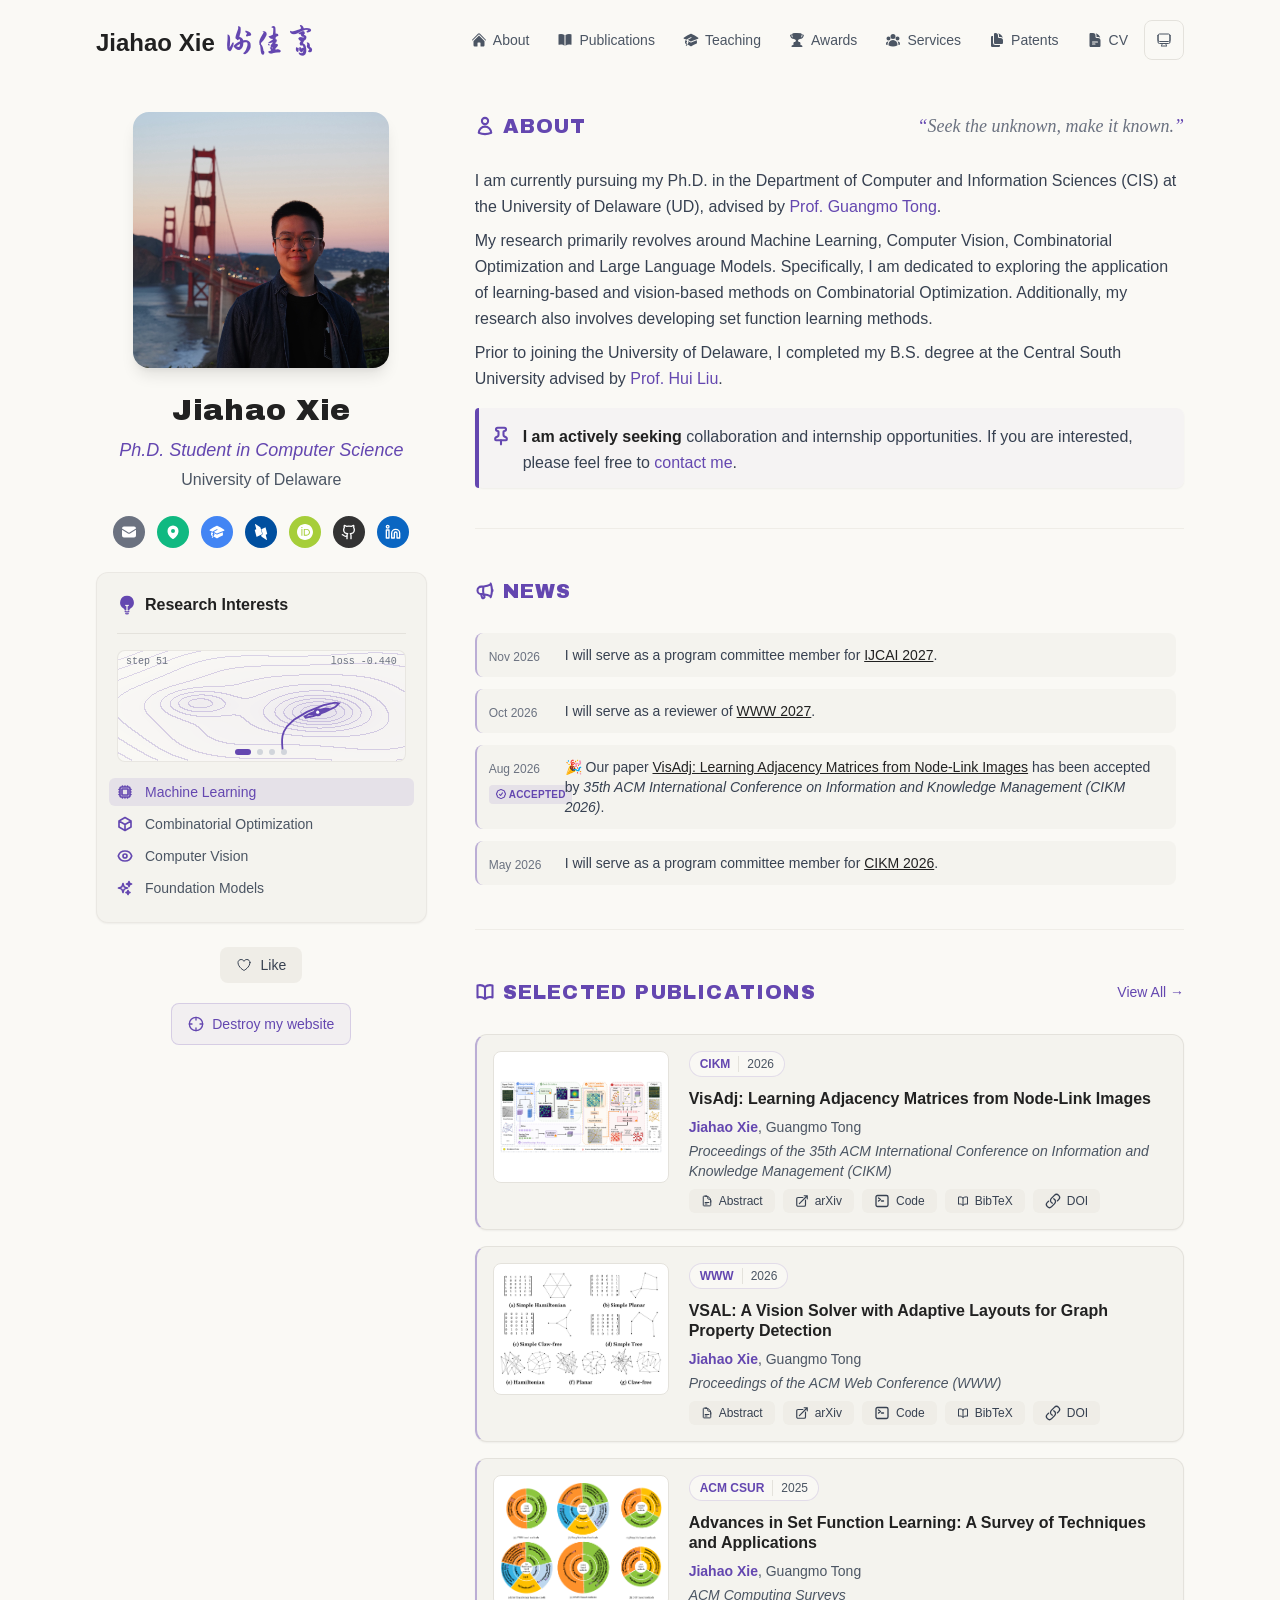
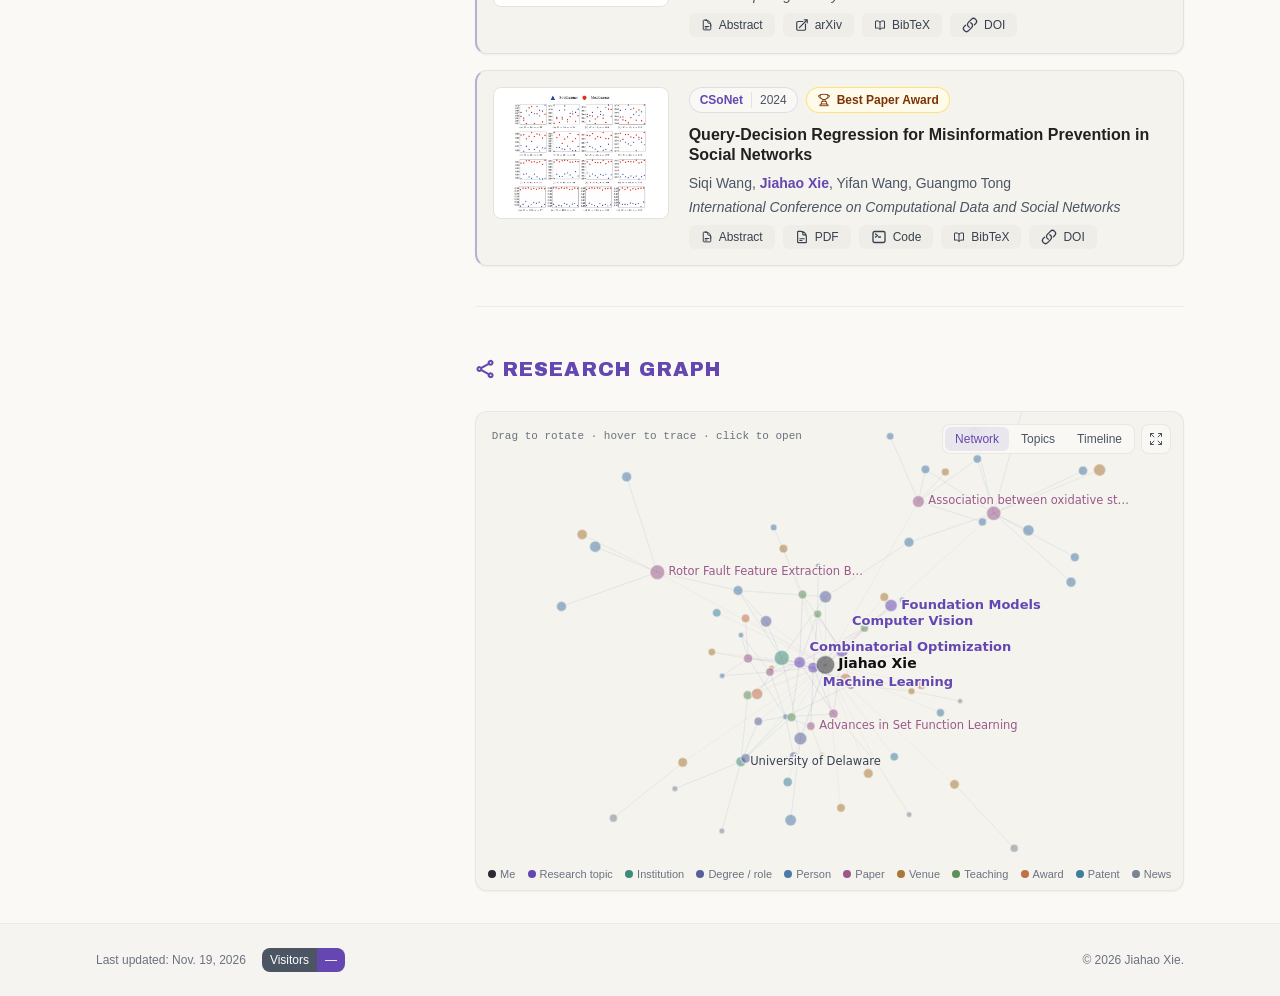
==== commit 0a9a0ca4: "update" ====
--- a/index.html
+++ b/index.html
@@ -1,4 +1,4 @@
-<!DOCTYPE html><html lang="en" class="scroll-smooth __variable_c9ff80"><head><meta charSet="utf-8"/><meta name="viewport" content="width=device-width, initial-scale=1"/><link rel="preload" as="image" href="/bio.jpg"/><link rel="stylesheet" href="/_next/static/css/3a55853c5698b684.css" data-precedence="next"/><link rel="stylesheet" href="/_next/static/css/cbfaf1792b3c9763.css" data-precedence="next"/><link rel="preload" as="script" fetchPriority="low" href="/_next/static/chunks/webpack-feeb9fa08c982492.js"/><script src="/_next/static/chunks/4bd1b696-d585622265be8341.js" async=""></script><script src="/_next/static/chunks/684-a1ae57e500953325.js" async=""></script><script src="/_next/static/chunks/main-app-8b96de4b9fb95d89.js" async=""></script><script src="/_next/static/chunks/991-71890cd90836cbbb.js" async=""></script><script src="/_next/static/chunks/874-6cc630662f3664af.js" async=""></script><script src="/_next/static/chunks/355-be043b546f056899.js" async=""></script><script src="/_next/static/chunks/app/layout-3d66f79ff7a3dd23.js" async=""></script><script src="/_next/static/chunks/app/not-found-df5c561c0612a431.js" async=""></script><script src="/_next/static/chunks/5-47450757289d733f.js" async=""></script><script src="/_next/static/chunks/861-e723d4d54c29d78f.js" async=""></script><script src="/_next/static/chunks/601-0bf928ab36268495.js" async=""></script><script src="/_next/static/chunks/app/page-5b0f746a1434a1f0.js" async=""></script><link rel="icon" href="/favicon-jx.png" type="image/png"/><link rel="dns-prefetch" href="https://google-fonts.jialeliu.com"/><link rel="preconnect" href="https://google-fonts.jialeliu.com" crossorigin=""/><link rel="preload" as="style" href="https://google-fonts.jialeliu.com/css2?family=Inter:wght@300;400;500;600;700&amp;family=Crimson+Text:ital,wght@0,400;0,600;1,400&amp;display=swap"/><link rel="stylesheet" href="https://fonts.googleapis.com/css2?family=Liu+Jian+Mao+Cao&amp;display=swap"/><link rel="stylesheet" id="gfonts-css" href="https://google-fonts.jialeliu.com/css2?family=Inter:wght@300;400;500;600;700&amp;family=Crimson+Text:ital,wght@0,400;0,600;1,400&amp;display=swap" media="print"/><script>
+<!DOCTYPE html><html lang="en" class="scroll-smooth __variable_c9ff80"><head><meta charSet="utf-8"/><meta name="viewport" content="width=device-width, initial-scale=1"/><link rel="preload" as="image" href="/bio.jpg"/><link rel="stylesheet" href="/_next/static/css/949b66deb65f3519.css" data-precedence="next"/><link rel="stylesheet" href="/_next/static/css/cbfaf1792b3c9763.css" data-precedence="next"/><link rel="preload" as="script" fetchPriority="low" href="/_next/static/chunks/webpack-feeb9fa08c982492.js"/><script src="/_next/static/chunks/4bd1b696-d585622265be8341.js" async=""></script><script src="/_next/static/chunks/684-a1ae57e500953325.js" async=""></script><script src="/_next/static/chunks/main-app-8b96de4b9fb95d89.js" async=""></script><script src="/_next/static/chunks/991-71890cd90836cbbb.js" async=""></script><script src="/_next/static/chunks/874-6cc630662f3664af.js" async=""></script><script src="/_next/static/chunks/355-be043b546f056899.js" async=""></script><script src="/_next/static/chunks/app/layout-3d66f79ff7a3dd23.js" async=""></script><script src="/_next/static/chunks/app/not-found-f6deeb40a4abd05b.js" async=""></script><script src="/_next/static/chunks/5-47450757289d733f.js" async=""></script><script src="/_next/static/chunks/861-e723d4d54c29d78f.js" async=""></script><script src="/_next/static/chunks/601-c1253628f4a6b249.js" async=""></script><script src="/_next/static/chunks/app/page-5e4dcf19b0e583e7.js" async=""></script><link rel="icon" href="/favicon-jx.png" type="image/png"/><link rel="dns-prefetch" href="https://google-fonts.jialeliu.com"/><link rel="preconnect" href="https://google-fonts.jialeliu.com" crossorigin=""/><link rel="preload" as="style" href="https://google-fonts.jialeliu.com/css2?family=Inter:wght@300;400;500;600;700&amp;family=Crimson+Text:ital,wght@0,400;0,600;1,400&amp;display=swap"/><link rel="stylesheet" href="https://fonts.googleapis.com/css2?family=Liu+Jian+Mao+Cao&amp;display=swap"/><link rel="stylesheet" id="gfonts-css" href="https://google-fonts.jialeliu.com/css2?family=Inter:wght@300;400;500;600;700&amp;family=Crimson+Text:ital,wght@0,400;0,600;1,400&amp;display=swap" media="print"/><script>
               (function(){
                 var l = document.getElementById('gfonts-css');
                 if (!l || l.media === 'all') return;
@@ -26,4 +26,4 @@
 <p class="mb-2 last:mb-0">Prior to joining the University of Delaware, I completed my B.S. degree at the Central South University advised by <a href="https://faculty.csu.edu.cn/liuhui2/zh_CN/index.htm" target="_blank" rel="noopener noreferrer" class="text-accent font-medium transition-all duration-200 rounded hover:bg-accent/10 hover:shadow-sm cursor-pointer" node="[object Object]">Prof. Hui Liu</a>.</p>
 <blockquote class="relative mt-4 mb-0 rounded-lg bg-accent/[0.03] dark:bg-accent/5 shadow-sm overflow-visible"><div class="absolute left-0 top-0 bottom-0 w-1 bg-accent rounded-l-lg"></div><div class="relative flex pt-4 pb-3 pl-4 pr-4 gap-3 items-start"><svg xmlns="http://www.w3.org/2000/svg" width="24" height="24" viewBox="0 0 24 24" fill="none" stroke="currentColor" stroke-width="2.5" stroke-linecap="round" stroke-linejoin="round" class="lucide lucide-pin w-5 h-5 text-accent flex-shrink-0 mt-0.5" aria-hidden="true"><path d="M12 17v5"></path><path d="M9 10.76a2 2 0 0 1-1.11 1.79l-1.78.9A2 2 0 0 0 5 15.24V16a1 1 0 0 0 1 1h12a1 1 0 0 0 1-1v-.76a2 2 0 0 0-1.11-1.79l-1.78-.9A2 2 0 0 1 15 10.76V7a1 1 0 0 1 1-1 2 2 0 0 0 0-4H8a2 2 0 0 0 0 4 1 1 0 0 1 1 1z"></path></svg><div class="flex-1 text-neutral-700 dark:text-neutral-400 leading-relaxed not-italic">
 <p class="mb-2 last:mb-0"><strong class="font-semibold text-primary">I am actively seeking</strong> collaboration and internship opportunities. If you are interested, please feel free to <span class="relative inline"><button type="button" class="text-accent font-medium transition-all duration-200 rounded hover:bg-accent/10 hover:shadow-sm cursor-pointer no-hover-scale">contact me</button></span>.</p>
-</div></div></blockquote></div></div><div class="pb-10 border-b border-neutral-100 dark:border-neutral-800/50" style="opacity:0;transform:translateY(24px)"><h2 class="font-display text-base sm:text-xl uppercase tracking-[0.06em] text-accent mb-4 flex items-center gap-2 pb-3"><svg xmlns="http://www.w3.org/2000/svg" fill="none" viewBox="0 0 24 24" stroke-width="2.5" stroke="currentColor" aria-hidden="true" data-slot="icon" class="h-5 w-5 text-accent flex-shrink-0"><path stroke-linecap="round" stroke-linejoin="round" d="M10.34 15.84c-.688-.06-1.386-.09-2.09-.09H7.5a4.5 4.5 0 1 1 0-9h.75c.704 0 1.402-.03 2.09-.09m0 9.18c.253.962.584 1.892.985 2.783.247.55.06 1.21-.463 1.511l-.657.38c-.551.318-1.26.117-1.527-.461a20.845 20.845 0 0 1-1.44-4.282m3.102.069a18.03 18.03 0 0 1-.59-4.59c0-1.586.205-3.124.59-4.59m0 9.18a23.848 23.848 0 0 1 8.835 2.535M10.34 6.66a23.847 23.847 0 0 0 8.835-2.535m0 0A23.74 23.74 0 0 0 18.795 3m.38 1.125a23.91 23.91 0 0 1 1.014 5.395m-1.014 8.855c-.118.38-.245.754-.38 1.125m.38-1.125a23.91 23.91 0 0 0 1.014-5.395m0-3.46c.495.413.811 1.035.811 1.73 0 .695-.316 1.317-.811 1.73m0-3.46a24.347 24.347 0 0 1 0 3.46"></path></svg>News</h2><div class="max-h-64 overflow-y-auto pr-2 space-y-3"><div data-kg-node="event:0" class="flex items-start space-x-3 p-3 rounded-lg bg-surface dark:bg-neutral-800/50 hover:shadow-md border-l-2 border-l-accent/40 hover:border-l-4 hover:border-l-accent transition-all duration-300" style="opacity:0;transform:translateY(12px)"><div class="w-16 flex-shrink-0 mt-1 space-y-1.5"><span class="block text-xs text-neutral-500">Nov 2026</span></div><div class="text-sm text-neutral-700 dark:text-neutral-600 [&amp;_a]:text-primary [&amp;_a]:underline [&amp;_a]:transition-colors [&amp;_a]:hover:text-accent"><p>I will serve as a program committee member for <a href="https://2027.ijcai.org/">IJCAI 2027</a>.</p></div></div><div data-kg-node="event:1" class="flex items-start space-x-3 p-3 rounded-lg bg-surface dark:bg-neutral-800/50 hover:shadow-md border-l-2 border-l-accent/40 hover:border-l-4 hover:border-l-accent transition-all duration-300" style="opacity:0;transform:translateY(12px)"><div class="w-16 flex-shrink-0 mt-1 space-y-1.5"><span class="block text-xs text-neutral-500">Oct 2026</span></div><div class="text-sm text-neutral-700 dark:text-neutral-600 [&amp;_a]:text-primary [&amp;_a]:underline [&amp;_a]:transition-colors [&amp;_a]:hover:text-accent"><p>I will serve as a reviewer of <a href="https://www2027.thewebconf.org/">WWW 2027</a>.</p></div></div><div data-kg-node="paper:xie2026visadj" class="flex items-start space-x-3 p-3 rounded-lg bg-surface dark:bg-neutral-800/50 hover:shadow-md border-l-2 border-l-accent/40 hover:border-l-4 hover:border-l-accent transition-all duration-300" style="opacity:0;transform:translateY(12px)"><div class="w-16 flex-shrink-0 mt-1 space-y-1.5"><span class="block text-xs text-neutral-500">Aug 2026</span><span class="inline-flex items-center gap-0.5 px-1.5 py-0.5 rounded text-[10px] font-semibold uppercase tracking-wide bg-accent/10 text-accent"><svg xmlns="http://www.w3.org/2000/svg" fill="none" viewBox="0 0 24 24" stroke-width="2.2" stroke="currentColor" aria-hidden="true" data-slot="icon" class="h-3 w-3"><path stroke-linecap="round" stroke-linejoin="round" d="M9 12.75 11.25 15 15 9.75M21 12c0 1.268-.63 2.39-1.593 3.068a3.745 3.745 0 0 1-1.043 3.296 3.745 3.745 0 0 1-3.296 1.043A3.745 3.745 0 0 1 12 21c-1.268 0-2.39-.63-3.068-1.593a3.746 3.746 0 0 1-3.296-1.043 3.745 3.745 0 0 1-1.043-3.296A3.745 3.745 0 0 1 3 12c0-1.268.63-2.39 1.593-3.068a3.745 3.745 0 0 1 1.043-3.296 3.746 3.746 0 0 1 3.296-1.043A3.746 3.746 0 0 1 12 3c1.268 0 2.39.63 3.068 1.593a3.746 3.746 0 0 1 3.296 1.043 3.746 3.746 0 0 1 1.043 3.296A3.745 3.745 0 0 1 21 12Z"></path></svg>Accepted</span></div><div class="text-sm text-neutral-700 dark:text-neutral-600 [&amp;_a]:text-primary [&amp;_a]:underline [&amp;_a]:transition-colors [&amp;_a]:hover:text-accent"><p>🎉 Our paper <a href="https://arxiv.org/abs/2608.21825">VisAdj: Learning Adjacency Matrices from Node-Link Images</a> has been accepted by <em>35th ACM International Conference on Information and Knowledge Management (CIKM 2026)</em>.</p></div></div><div data-kg-node="event:3" class="flex items-start space-x-3 p-3 rounded-lg bg-surface dark:bg-neutral-800/50 hover:shadow-md border-l-2 border-l-accent/40 hover:border-l-4 hover:border-l-accent transition-all duration-300" style="opacity:0;transform:translateY(12px)"><div class="w-16 flex-shrink-0 mt-1 space-y-1.5"><span class="block text-xs text-neutral-500">May 2026</span></div><div class="text-sm text-neutral-700 dark:text-neutral-600 [&amp;_a]:text-primary [&amp;_a]:underline [&amp;_a]:transition-colors [&amp;_a]:hover:text-accent"><p>I will serve as a program committee member for <a href="https://cikm2026.diag.uniroma1.it/">CIKM 2026</a>.</p></div></div><div data-kg-node="paper:10-1145-3774904-3792224" class="flex items-start space-x-3 p-3 rounded-lg bg-surface dark:bg-neutral-800/50 hover:shadow-md border-l-2 border-l-accent/40 hover:border-l-4 hover:border-l-accent transition-all duration-300" style="opacity:0;transform:translateY(12px)"><div class="w-16 flex-shrink-0 mt-1 space-y-1.5"><span class="block text-xs text-neutral-500">Jan 2026</span><span class="inline-flex items-center gap-0.5 px-1.5 py-0.5 rounded text-[10px] font-semibold uppercase tracking-wide bg-accent/10 text-accent"><svg xmlns="http://www.w3.org/2000/svg" fill="none" viewBox="0 0 24 24" stroke-width="2.2" stroke="currentColor" aria-hidden="true" data-slot="icon" class="h-3 w-3"><path stroke-linecap="round" stroke-linejoin="round" d="M9 12.75 11.25 15 15 9.75M21 12c0 1.268-.63 2.39-1.593 3.068a3.745 3.745 0 0 1-1.043 3.296 3.745 3.745 0 0 1-3.296 1.043A3.745 3.745 0 0 1 12 21c-1.268 0-2.39-.63-3.068-1.593a3.746 3.746 0 0 1-3.296-1.043 3.745 3.745 0 0 1-1.043-3.296A3.745 3.745 0 0 1 3 12c0-1.268.63-2.39 1.593-3.068a3.745 3.745 0 0 1 1.043-3.296 3.746 3.746 0 0 1 3.296-1.043A3.746 3.746 0 0 1 12 3c1.268 0 2.39.63 3.068 1.593a3.746 3.746 0 0 1 3.296 1.043 3.746 3.746 0 0 1 1.043 3.296A3.745 3.745 0 0 1 21 12Z"></path></svg>Accepted</span></div><div class="text-sm text-neutral-700 dark:text-neutral-600 [&amp;_a]:text-primary [&amp;_a]:underline [&amp;_a]:transition-colors [&amp;_a]:hover:text-accent"><p>🎉 Our paper <a href="https://dl.acm.org/doi/10.1145/3774904.3792224">VSAL: A Vision Solver with Adaptive Layouts for Graph Property Detection</a> has been accepted by <em>The Web Conference (WWW) 2026</em>.</p></div></div><div data-kg-node="event:5" class="flex items-start space-x-3 p-3 rounded-lg bg-surface dark:bg-neutral-800/50 hover:shadow-md border-l-2 border-l-accent/40 hover:border-l-4 hover:border-l-accent transition-all duration-300" style="opacity:0;transform:translateY(12px)"><div class="w-16 flex-shrink-0 mt-1 space-y-1.5"><span class="block text-xs text-neutral-500">Jul 2025</span></div><div class="text-sm text-neutral-700 dark:text-neutral-600 [&amp;_a]:text-primary [&amp;_a]:underline [&amp;_a]:transition-colors [&amp;_a]:hover:text-accent"><p>I will serve as a reviewer of <a href="https://cis.ieee.org/publications/t-neural-networks-and-learning-systems">IEEE TNNLS</a>.</p></div></div><div data-kg-node="event:6" class="flex items-start space-x-3 p-3 rounded-lg bg-surface dark:bg-neutral-800/50 hover:shadow-md border-l-2 border-l-accent/40 hover:border-l-4 hover:border-l-accent transition-all duration-300" style="opacity:0;transform:translateY(12px)"><div class="w-16 flex-shrink-0 mt-1 space-y-1.5"><span class="block text-xs text-neutral-500">May 2025</span></div><div class="text-sm text-neutral-700 dark:text-neutral-600 [&amp;_a]:text-primary [&amp;_a]:underline [&amp;_a]:transition-colors [&amp;_a]:hover:text-accent"><p>✊ I passed my PhD preliminary exam.</p></div></div><div data-kg-node="paper:wang2025100019" class="flex items-start space-x-3 p-3 rounded-lg bg-surface dark:bg-neutral-800/50 hover:shadow-md border-l-2 border-l-accent/40 hover:border-l-4 hover:border-l-accent transition-all duration-300" style="opacity:0;transform:translateY(12px)"><div class="w-16 flex-shrink-0 mt-1 space-y-1.5"><span class="block text-xs text-neutral-500">Apr 2025</span><span class="inline-flex items-center gap-0.5 px-1.5 py-0.5 rounded text-[10px] font-semibold uppercase tracking-wide bg-accent/10 text-accent"><svg xmlns="http://www.w3.org/2000/svg" fill="none" viewBox="0 0 24 24" stroke-width="2.2" stroke="currentColor" aria-hidden="true" data-slot="icon" class="h-3 w-3"><path stroke-linecap="round" stroke-linejoin="round" d="M9 12.75 11.25 15 15 9.75M21 12c0 1.268-.63 2.39-1.593 3.068a3.745 3.745 0 0 1-1.043 3.296 3.745 3.745 0 0 1-3.296 1.043A3.745 3.745 0 0 1 12 21c-1.268 0-2.39-.63-3.068-1.593a3.746 3.746 0 0 1-3.296-1.043 3.745 3.745 0 0 1-1.043-3.296A3.745 3.745 0 0 1 3 12c0-1.268.63-2.39 1.593-3.068a3.745 3.745 0 0 1 1.043-3.296 3.746 3.746 0 0 1 3.296-1.043A3.746 3.746 0 0 1 12 3c1.268 0 2.39.63 3.068 1.593a3.746 3.746 0 0 1 3.296 1.043 3.746 3.746 0 0 1 1.043 3.296A3.745 3.745 0 0 1 21 12Z"></path></svg>Accepted</span></div><div class="text-sm text-neutral-700 dark:text-neutral-600 [&amp;_a]:text-primary [&amp;_a]:underline [&amp;_a]:transition-colors [&amp;_a]:hover:text-accent"><p>🎉 Our paper <a href="https://www.sciencedirect.com/science/article/pii/S2950629825000098">Data-driven Decision Making for Social Influence Risk Management</a> has been accepted by <em>Risk Sciences</em>.</p></div></div><div data-kg-node="paper:10-1145-3715905" class="flex items-start space-x-3 p-3 rounded-lg bg-surface dark:bg-neutral-800/50 hover:shadow-md border-l-2 border-l-accent/40 hover:border-l-4 hover:border-l-accent transition-all duration-300" style="opacity:0;transform:translateY(12px)"><div class="w-16 flex-shrink-0 mt-1 space-y-1.5"><span class="block text-xs text-neutral-500">Jan 2025</span><span class="inline-flex items-center gap-0.5 px-1.5 py-0.5 rounded text-[10px] font-semibold uppercase tracking-wide bg-accent/10 text-accent"><svg xmlns="http://www.w3.org/2000/svg" fill="none" viewBox="0 0 24 24" stroke-width="2.2" stroke="currentColor" aria-hidden="true" data-slot="icon" class="h-3 w-3"><path stroke-linecap="round" stroke-linejoin="round" d="M9 12.75 11.25 15 15 9.75M21 12c0 1.268-.63 2.39-1.593 3.068a3.745 3.745 0 0 1-1.043 3.296 3.745 3.745 0 0 1-3.296 1.043A3.745 3.745 0 0 1 12 21c-1.268 0-2.39-.63-3.068-1.593a3.746 3.746 0 0 1-3.296-1.043 3.745 3.745 0 0 1-1.043-3.296A3.745 3.745 0 0 1 3 12c0-1.268.63-2.39 1.593-3.068a3.745 3.745 0 0 1 1.043-3.296 3.746 3.746 0 0 1 3.296-1.043A3.746 3.746 0 0 1 12 3c1.268 0 2.39.63 3.068 1.593a3.746 3.746 0 0 1 3.296 1.043 3.746 3.746 0 0 1 1.043 3.296A3.745 3.745 0 0 1 21 12Z"></path></svg>Accepted</span></div><div class="text-sm text-neutral-700 dark:text-neutral-600 [&amp;_a]:text-primary [&amp;_a]:underline [&amp;_a]:transition-colors [&amp;_a]:hover:text-accent"><p>🎉 Our paper <a href="https://dl.acm.org/doi/10.1145/3715905">Advances in Set Function Learning: A Survey of Techniques and Applications</a> has been accepted by <em>ACM Computing Surveys</em>.</p></div></div><div data-kg-node="paper:10-1007-978-981-96-6389-7-5" class="flex items-start space-x-3 p-3 rounded-lg bg-surface dark:bg-neutral-800/50 hover:shadow-md border-l-2 border-l-accent/40 hover:border-l-4 hover:border-l-accent transition-all duration-300" style="opacity:0;transform:translateY(12px)"><div class="w-16 flex-shrink-0 mt-1 space-y-1.5"><span class="block text-xs text-neutral-500">Dec 2024</span><span class="inline-flex items-center gap-0.5 px-1.5 py-0.5 rounded text-[10px] font-semibold uppercase tracking-wide bg-amber-500/15 text-amber-600 dark:text-amber-400"><svg xmlns="http://www.w3.org/2000/svg" fill="none" viewBox="0 0 24 24" stroke-width="2.2" stroke="currentColor" aria-hidden="true" data-slot="icon" class="h-3 w-3"><path stroke-linecap="round" stroke-linejoin="round" d="M16.5 18.75h-9m9 0a3 3 0 0 1 3 3h-15a3 3 0 0 1 3-3m9 0v-3.375c0-.621-.503-1.125-1.125-1.125h-.871M7.5 18.75v-3.375c0-.621.504-1.125 1.125-1.125h.872m5.007 0H9.497m5.007 0a7.454 7.454 0 0 1-.982-3.172M9.497 14.25a7.454 7.454 0 0 0 .981-3.172M5.25 4.236c-.982.143-1.954.317-2.916.52A6.003 6.003 0 0 0 7.73 9.728M5.25 4.236V4.5c0 2.108.966 3.99 2.48 5.228M5.25 4.236V2.721C7.456 2.41 9.71 2.25 12 2.25c2.291 0 4.545.16 6.75.47v1.516M7.73 9.728a6.726 6.726 0 0 0 2.748 1.35m8.272-6.842V4.5c0 2.108-.966 3.99-2.48 5.228m2.48-5.492a46.32 46.32 0 0 1 2.916.52 6.003 6.003 0 0 1-5.395 4.972m0 0a6.726 6.726 0 0 1-2.749 1.35m0 0a6.772 6.772 0 0 1-3.044 0"></path></svg>Award</span></div><div class="text-sm text-neutral-700 dark:text-neutral-600 [&amp;_a]:text-primary [&amp;_a]:underline [&amp;_a]:transition-colors [&amp;_a]:hover:text-accent"><p>🎉 Our <a href="https://link.springer.com/chapter/10.1007/978-981-96-6389-7_5">work</a> received the Best Paper Award of the 13th International Conference on Computational Data and Social Networks (CSoNet 2024).</p></div></div><div data-kg-node="event:10" class="flex items-start space-x-3 p-3 rounded-lg bg-surface dark:bg-neutral-800/50 hover:shadow-md border-l-2 border-l-accent/40 hover:border-l-4 hover:border-l-accent transition-all duration-300" style="opacity:0;transform:translateY(12px)"><div class="w-16 flex-shrink-0 mt-1 space-y-1.5"><span class="block text-xs text-neutral-500">Feb 2024</span></div><div class="text-sm text-neutral-700 dark:text-neutral-600 [&amp;_a]:text-primary [&amp;_a]:underline [&amp;_a]:transition-colors [&amp;_a]:hover:text-accent"><p>💪 I joined University of Delaware as a PhD student.</p></div></div></div></div><div class="pb-10 border-b border-neutral-100 dark:border-neutral-800/50" style="opacity:0;transform:translateY(24px)"><div class="flex items-center justify-between pb-3 mb-4"><h2 class="font-display text-base sm:text-xl uppercase tracking-[0.06em] text-accent flex items-center gap-2"><svg xmlns="http://www.w3.org/2000/svg" fill="none" viewBox="0 0 24 24" stroke-width="2.5" stroke="currentColor" aria-hidden="true" data-slot="icon" class="h-5 w-5 text-accent flex-shrink-0"><path stroke-linecap="round" stroke-linejoin="round" d="M12 6.042A8.967 8.967 0 0 0 6 3.75c-1.052 0-2.062.18-3 .512v14.25A8.987 8.987 0 0 1 6 18c2.305 0 4.408.867 6 2.292m0-14.25a8.966 8.966 0 0 1 6-2.292c1.052 0 2.062.18 3 .512v14.25A8.987 8.987 0 0 0 18 18a8.967 8.967 0 0 0-6 2.292m0-14.25v14.25"></path></svg>Selected Publications</h2><a class="text-accent hover:text-accent-dark text-sm font-medium transition-all duration-200 rounded hover:bg-accent/10 hover:shadow-sm px-2 py-1 -mr-2" href="/publications/">View All →</a></div><div class="space-y-4"><div class="" style="opacity:0;transform:translateY(24px)"><div data-kg-node="paper:xie2026visadj" class="group bg-surface dark:bg-neutral-800/80 p-4 rounded-xl shadow-sm border border-neutral-200 dark:border-neutral-700/50 border-l-2 border-l-accent/40 dark:border-l-accent/60 hover:border-l-4 hover:border-l-accent hover:shadow-md hover:translate-x-2 transition-all duration-300"><div class="flex flex-col sm:flex-row gap-4 sm:gap-5"><a href="https://arxiv.org/abs/2608.21825" target="_blank" rel="noopener noreferrer" tabindex="-1" aria-hidden="true" class="no-hover-scale relative block w-full sm:w-44 shrink-0 self-start aspect-[2/1] sm:aspect-[4/3] overflow-hidden rounded-lg border border-neutral-200 dark:border-neutral-700 bg-white"><img alt="" loading="lazy" decoding="async" data-nimg="fill" class="object-contain p-1.5 transition-transform duration-300 group-hover:scale-105" style="position:absolute;height:100%;width:100%;left:0;top:0;right:0;bottom:0;color:transparent" src="/papers/visadj.png"/></a><div class="flex-1 min-w-0"><div class="mb-3 flex flex-wrap items-center gap-2" aria-label="Publication highlights"><span aria-label="CIKM 2026" class="inline-flex max-w-full items-center gap-2 rounded-full border border-accent/15 bg-background/80 px-2.5 py-1 text-xs leading-4 dark:border-accent/20 dark:bg-background/50"><span class="min-w-0 font-semibold text-accent">CIKM</span> <span class="shrink-0 border-l border-neutral-200 pl-2 font-medium tabular-nums text-neutral-600 dark:border-neutral-700 dark:text-neutral-400">2026</span></span></div><h3 class="font-bold text-primary mb-2 leading-tight"><a href="https://arxiv.org/abs/2608.21825" target="_blank" rel="noopener noreferrer" class="text-primary hover:text-accent transition-colors">VisAdj: Learning Adjacency Matrices from Node-Link Images</a></h3><p class="text-sm text-neutral-600 dark:text-neutral-500 mb-1"><span><span class="font-semibold text-accent ">Jiahao Xie</span>, </span><span><span data-kg-node="person:guangmo-tong" class=" ">Guangmo Tong</span></span></p><p class="text-sm text-neutral-600 dark:text-neutral-500 mb-2 italic">Proceedings of the 35th ACM International Conference on Information and Knowledge Management (CIKM)</p><div class="flex flex-wrap gap-2 mt-2"><button type="button" class="inline-flex items-center px-3 py-1 rounded-md text-xs font-medium transition-colors bg-neutral-100 dark:bg-neutral-800 text-neutral-700 dark:text-neutral-300 hover:bg-accent hover:text-accent-foreground"><svg xmlns="http://www.w3.org/2000/svg" fill="none" viewBox="0 0 24 24" stroke-width="2" stroke="currentColor" aria-hidden="true" data-slot="icon" class="h-3 w-3 mr-1.5"><path stroke-linecap="round" stroke-linejoin="round" d="M19.5 14.25v-2.625a3.375 3.375 0 0 0-3.375-3.375h-1.5A1.125 1.125 0 0 1 13.5 7.125v-1.5a3.375 3.375 0 0 0-3.375-3.375H8.25m0 12.75h7.5m-7.5 3H12M10.5 2.25H5.625c-.621 0-1.125.504-1.125 1.125v17.25c0 .621.504 1.125 1.125 1.125h12.75c.621 0 1.125-.504 1.125-1.125V11.25a9 9 0 0 0-9-9Z"></path></svg>Abstract</button><a href="https://arxiv.org/abs/2608.21825" target="_blank" rel="noopener noreferrer" class="inline-flex items-center px-3 py-1 rounded-md text-xs font-medium bg-neutral-100 dark:bg-neutral-800 text-neutral-700 dark:text-neutral-300 hover:bg-accent hover:text-accent-foreground transition-colors"><svg xmlns="http://www.w3.org/2000/svg" fill="none" viewBox="0 0 24 24" stroke-width="2" stroke="currentColor" aria-hidden="true" data-slot="icon" class="h-3.5 w-3.5 mr-1.5 shrink-0"><path stroke-linecap="round" stroke-linejoin="round" d="M13.5 6H5.25A2.25 2.25 0 0 0 3 8.25v10.5A2.25 2.25 0 0 0 5.25 21h10.5A2.25 2.25 0 0 0 18 18.75V10.5m-10.5 6L21 3m0 0h-5.25M21 3v5.25"></path></svg>arXiv</a><a href="https://github.com/Jiahao-Xie-86/VisAdj" target="_blank" rel="noopener noreferrer" class="inline-flex items-center px-3 py-1 rounded-md text-xs font-medium bg-neutral-100 dark:bg-neutral-800 text-neutral-700 dark:text-neutral-300 hover:bg-accent hover:text-accent-foreground transition-colors"><svg xmlns="http://www.w3.org/2000/svg" fill="none" viewBox="0 0 24 24" stroke-width="2" stroke="currentColor" aria-hidden="true" data-slot="icon" class="h-4 w-4 mr-1.5 shrink-0"><path stroke-linecap="round" stroke-linejoin="round" d="m6.75 7.5 3 2.25-3 2.25m4.5 0h3m-9 8.25h13.5A2.25 2.25 0 0 0 21 18V6a2.25 2.25 0 0 0-2.25-2.25H5.25A2.25 2.25 0 0 0 3 6v12a2.25 2.25 0 0 0 2.25 2.25Z"></path></svg>Code</a><button type="button" class="inline-flex items-center px-3 py-1 rounded-md text-xs font-medium transition-colors bg-neutral-100 dark:bg-neutral-800 text-neutral-700 dark:text-neutral-300 hover:bg-accent hover:text-accent-foreground"><svg xmlns="http://www.w3.org/2000/svg" fill="none" viewBox="0 0 24 24" stroke-width="2" stroke="currentColor" aria-hidden="true" data-slot="icon" class="h-3 w-3 mr-1.5"><path stroke-linecap="round" stroke-linejoin="round" d="M12 6.042A8.967 8.967 0 0 0 6 3.75c-1.052 0-2.062.18-3 .512v14.25A8.987 8.987 0 0 1 6 18c2.305 0 4.408.867 6 2.292m0-14.25a8.966 8.966 0 0 1 6-2.292c1.052 0 2.062.18 3 .512v14.25A8.987 8.987 0 0 0 18 18a8.967 8.967 0 0 0-6 2.292m0-14.25v14.25"></path></svg>BibTeX</button><a href="https://doi.org/10.1145/3799682.3840917" target="_blank" rel="noopener noreferrer" class="inline-flex items-center px-3 py-1 rounded-md text-xs font-medium bg-neutral-100 dark:bg-neutral-800 text-neutral-700 dark:text-neutral-300 hover:bg-accent hover:text-accent-foreground transition-colors"><svg xmlns="http://www.w3.org/2000/svg" fill="none" viewBox="0 0 24 24" stroke-width="2" stroke="currentColor" aria-hidden="true" data-slot="icon" class="h-4 w-4 mr-1.5 shrink-0"><path stroke-linecap="round" stroke-linejoin="round" d="M13.19 8.688a4.5 4.5 0 0 1 1.242 7.244l-4.5 4.5a4.5 4.5 0 0 1-6.364-6.364l1.757-1.757m13.35-.622 1.757-1.757a4.5 4.5 0 0 0-6.364-6.364l-4.5 4.5a4.5 4.5 0 0 0 1.242 7.244"></path></svg>DOI</a></div></div></div></div></div><div class="" style="opacity:0;transform:translateY(24px)"><div data-kg-node="paper:10-1145-3774904-3792224" class="group bg-surface dark:bg-neutral-800/80 p-4 rounded-xl shadow-sm border border-neutral-200 dark:border-neutral-700/50 border-l-2 border-l-accent/40 dark:border-l-accent/60 hover:border-l-4 hover:border-l-accent hover:shadow-md hover:translate-x-2 transition-all duration-300"><div class="flex flex-col sm:flex-row gap-4 sm:gap-5"><a href="https://doi.org/10.1145/3774904.3792224" target="_blank" rel="noopener noreferrer" tabindex="-1" aria-hidden="true" class="no-hover-scale relative block w-full sm:w-44 shrink-0 self-start aspect-[2/1] sm:aspect-[4/3] overflow-hidden rounded-lg border border-neutral-200 dark:border-neutral-700 bg-white"><img alt="" loading="lazy" decoding="async" data-nimg="fill" class="object-contain p-1.5 transition-transform duration-300 group-hover:scale-105" style="position:absolute;height:100%;width:100%;left:0;top:0;right:0;bottom:0;color:transparent" src="/papers/vsal.png"/></a><div class="flex-1 min-w-0"><div class="mb-3 flex flex-wrap items-center gap-2" aria-label="Publication highlights"><span aria-label="WWW 2026" class="inline-flex max-w-full items-center gap-2 rounded-full border border-accent/15 bg-background/80 px-2.5 py-1 text-xs leading-4 dark:border-accent/20 dark:bg-background/50"><span class="min-w-0 font-semibold text-accent">WWW</span> <span class="shrink-0 border-l border-neutral-200 pl-2 font-medium tabular-nums text-neutral-600 dark:border-neutral-700 dark:text-neutral-400">2026</span></span></div><h3 class="font-bold text-primary mb-2 leading-tight"><a href="https://doi.org/10.1145/3774904.3792224" target="_blank" rel="noopener noreferrer" class="text-primary hover:text-accent transition-colors">VSAL: A Vision Solver with Adaptive Layouts for Graph Property Detection</a></h3><p class="text-sm text-neutral-600 dark:text-neutral-500 mb-1"><span><span class="font-semibold text-accent ">Jiahao Xie</span>, </span><span><span data-kg-node="person:guangmo-tong" class=" ">Guangmo Tong</span></span></p><p class="text-sm text-neutral-600 dark:text-neutral-500 mb-2 italic">Proceedings of the ACM Web Conference (WWW)</p><div class="flex flex-wrap gap-2 mt-2"><button type="button" class="inline-flex items-center px-3 py-1 rounded-md text-xs font-medium transition-colors bg-neutral-100 dark:bg-neutral-800 text-neutral-700 dark:text-neutral-300 hover:bg-accent hover:text-accent-foreground"><svg xmlns="http://www.w3.org/2000/svg" fill="none" viewBox="0 0 24 24" stroke-width="2" stroke="currentColor" aria-hidden="true" data-slot="icon" class="h-3 w-3 mr-1.5"><path stroke-linecap="round" stroke-linejoin="round" d="M19.5 14.25v-2.625a3.375 3.375 0 0 0-3.375-3.375h-1.5A1.125 1.125 0 0 1 13.5 7.125v-1.5a3.375 3.375 0 0 0-3.375-3.375H8.25m0 12.75h7.5m-7.5 3H12M10.5 2.25H5.625c-.621 0-1.125.504-1.125 1.125v17.25c0 .621.504 1.125 1.125 1.125h12.75c.621 0 1.125-.504 1.125-1.125V11.25a9 9 0 0 0-9-9Z"></path></svg>Abstract</button><a href="https://arxiv.org/abs/2602.13880" target="_blank" rel="noopener noreferrer" class="inline-flex items-center px-3 py-1 rounded-md text-xs font-medium bg-neutral-100 dark:bg-neutral-800 text-neutral-700 dark:text-neutral-300 hover:bg-accent hover:text-accent-foreground transition-colors"><svg xmlns="http://www.w3.org/2000/svg" fill="none" viewBox="0 0 24 24" stroke-width="2" stroke="currentColor" aria-hidden="true" data-slot="icon" class="h-3.5 w-3.5 mr-1.5 shrink-0"><path stroke-linecap="round" stroke-linejoin="round" d="M13.5 6H5.25A2.25 2.25 0 0 0 3 8.25v10.5A2.25 2.25 0 0 0 5.25 21h10.5A2.25 2.25 0 0 0 18 18.75V10.5m-10.5 6L21 3m0 0h-5.25M21 3v5.25"></path></svg>arXiv</a><a href="https://github.com/Jiahao-Xie-86/VSAL" target="_blank" rel="noopener noreferrer" class="inline-flex items-center px-3 py-1 rounded-md text-xs font-medium bg-neutral-100 dark:bg-neutral-800 text-neutral-700 dark:text-neutral-300 hover:bg-accent hover:text-accent-foreground transition-colors"><svg xmlns="http://www.w3.org/2000/svg" fill="none" viewBox="0 0 24 24" stroke-width="2" stroke="currentColor" aria-hidden="true" data-slot="icon" class="h-4 w-4 mr-1.5 shrink-0"><path stroke-linecap="round" stroke-linejoin="round" d="m6.75 7.5 3 2.25-3 2.25m4.5 0h3m-9 8.25h13.5A2.25 2.25 0 0 0 21 18V6a2.25 2.25 0 0 0-2.25-2.25H5.25A2.25 2.25 0 0 0 3 6v12a2.25 2.25 0 0 0 2.25 2.25Z"></path></svg>Code</a><button type="button" class="inline-flex items-center px-3 py-1 rounded-md text-xs font-medium transition-colors bg-neutral-100 dark:bg-neutral-800 text-neutral-700 dark:text-neutral-300 hover:bg-accent hover:text-accent-foreground"><svg xmlns="http://www.w3.org/2000/svg" fill="none" viewBox="0 0 24 24" stroke-width="2" stroke="currentColor" aria-hidden="true" data-slot="icon" class="h-3 w-3 mr-1.5"><path stroke-linecap="round" stroke-linejoin="round" d="M12 6.042A8.967 8.967 0 0 0 6 3.75c-1.052 0-2.062.18-3 .512v14.25A8.987 8.987 0 0 1 6 18c2.305 0 4.408.867 6 2.292m0-14.25a8.966 8.966 0 0 1 6-2.292c1.052 0 2.062.18 3 .512v14.25A8.987 8.987 0 0 0 18 18a8.967 8.967 0 0 0-6 2.292m0-14.25v14.25"></path></svg>BibTeX</button><a href="https://doi.org/10.1145/3774904.3792224" target="_blank" rel="noopener noreferrer" class="inline-flex items-center px-3 py-1 rounded-md text-xs font-medium bg-neutral-100 dark:bg-neutral-800 text-neutral-700 dark:text-neutral-300 hover:bg-accent hover:text-accent-foreground transition-colors"><svg xmlns="http://www.w3.org/2000/svg" fill="none" viewBox="0 0 24 24" stroke-width="2" stroke="currentColor" aria-hidden="true" data-slot="icon" class="h-4 w-4 mr-1.5 shrink-0"><path stroke-linecap="round" stroke-linejoin="round" d="M13.19 8.688a4.5 4.5 0 0 1 1.242 7.244l-4.5 4.5a4.5 4.5 0 0 1-6.364-6.364l1.757-1.757m13.35-.622 1.757-1.757a4.5 4.5 0 0 0-6.364-6.364l-4.5 4.5a4.5 4.5 0 0 0 1.242 7.244"></path></svg>DOI</a></div></div></div></div></div><div class="" style="opacity:0;transform:translateY(24px)"><div data-kg-node="paper:10-1145-3715905" class="group bg-surface dark:bg-neutral-800/80 p-4 rounded-xl shadow-sm border border-neutral-200 dark:border-neutral-700/50 border-l-2 border-l-accent/40 dark:border-l-accent/60 hover:border-l-4 hover:border-l-accent hover:shadow-md hover:translate-x-2 transition-all duration-300"><div class="flex flex-col sm:flex-row gap-4 sm:gap-5"><a href="https://doi.org/10.1145/3715905" target="_blank" rel="noopener noreferrer" tabindex="-1" aria-hidden="true" class="no-hover-scale relative block w-full sm:w-44 shrink-0 self-start aspect-[2/1] sm:aspect-[4/3] overflow-hidden rounded-lg border border-neutral-200 dark:border-neutral-700 bg-white"><img alt="" loading="lazy" decoding="async" data-nimg="fill" class="object-contain p-1.5 transition-transform duration-300 group-hover:scale-105" style="position:absolute;height:100%;width:100%;left:0;top:0;right:0;bottom:0;color:transparent" src="/papers/survey.png"/></a><div class="flex-1 min-w-0"><div class="mb-3 flex flex-wrap items-center gap-2" aria-label="Publication highlights"><span aria-label="ACM CSUR 2025" class="inline-flex max-w-full items-center gap-2 rounded-full border border-accent/15 bg-background/80 px-2.5 py-1 text-xs leading-4 dark:border-accent/20 dark:bg-background/50"><span class="min-w-0 font-semibold text-accent">ACM CSUR</span> <span class="shrink-0 border-l border-neutral-200 pl-2 font-medium tabular-nums text-neutral-600 dark:border-neutral-700 dark:text-neutral-400">2025</span></span></div><h3 class="font-bold text-primary mb-2 leading-tight"><a href="https://doi.org/10.1145/3715905" target="_blank" rel="noopener noreferrer" class="text-primary hover:text-accent transition-colors">Advances in Set Function Learning: A Survey of Techniques and Applications</a></h3><p class="text-sm text-neutral-600 dark:text-neutral-500 mb-1"><span><span class="font-semibold text-accent ">Jiahao Xie</span>, </span><span><span data-kg-node="person:guangmo-tong" class=" ">Guangmo Tong</span></span></p><p class="text-sm text-neutral-600 dark:text-neutral-500 mb-2 italic">ACM Computing Surveys</p><div class="flex flex-wrap gap-2 mt-2"><button type="button" class="inline-flex items-center px-3 py-1 rounded-md text-xs font-medium transition-colors bg-neutral-100 dark:bg-neutral-800 text-neutral-700 dark:text-neutral-300 hover:bg-accent hover:text-accent-foreground"><svg xmlns="http://www.w3.org/2000/svg" fill="none" viewBox="0 0 24 24" stroke-width="2" stroke="currentColor" aria-hidden="true" data-slot="icon" class="h-3 w-3 mr-1.5"><path stroke-linecap="round" stroke-linejoin="round" d="M19.5 14.25v-2.625a3.375 3.375 0 0 0-3.375-3.375h-1.5A1.125 1.125 0 0 1 13.5 7.125v-1.5a3.375 3.375 0 0 0-3.375-3.375H8.25m0 12.75h7.5m-7.5 3H12M10.5 2.25H5.625c-.621 0-1.125.504-1.125 1.125v17.25c0 .621.504 1.125 1.125 1.125h12.75c.621 0 1.125-.504 1.125-1.125V11.25a9 9 0 0 0-9-9Z"></path></svg>Abstract</button><a href="https://arxiv.org/abs/2501.14991" target="_blank" rel="noopener noreferrer" class="inline-flex items-center px-3 py-1 rounded-md text-xs font-medium bg-neutral-100 dark:bg-neutral-800 text-neutral-700 dark:text-neutral-300 hover:bg-accent hover:text-accent-foreground transition-colors"><svg xmlns="http://www.w3.org/2000/svg" fill="none" viewBox="0 0 24 24" stroke-width="2" stroke="currentColor" aria-hidden="true" data-slot="icon" class="h-3.5 w-3.5 mr-1.5 shrink-0"><path stroke-linecap="round" stroke-linejoin="round" d="M13.5 6H5.25A2.25 2.25 0 0 0 3 8.25v10.5A2.25 2.25 0 0 0 5.25 21h10.5A2.25 2.25 0 0 0 18 18.75V10.5m-10.5 6L21 3m0 0h-5.25M21 3v5.25"></path></svg>arXiv</a><button type="button" class="inline-flex items-center px-3 py-1 rounded-md text-xs font-medium transition-colors bg-neutral-100 dark:bg-neutral-800 text-neutral-700 dark:text-neutral-300 hover:bg-accent hover:text-accent-foreground"><svg xmlns="http://www.w3.org/2000/svg" fill="none" viewBox="0 0 24 24" stroke-width="2" stroke="currentColor" aria-hidden="true" data-slot="icon" class="h-3 w-3 mr-1.5"><path stroke-linecap="round" stroke-linejoin="round" d="M12 6.042A8.967 8.967 0 0 0 6 3.75c-1.052 0-2.062.18-3 .512v14.25A8.987 8.987 0 0 1 6 18c2.305 0 4.408.867 6 2.292m0-14.25a8.966 8.966 0 0 1 6-2.292c1.052 0 2.062.18 3 .512v14.25A8.987 8.987 0 0 0 18 18a8.967 8.967 0 0 0-6 2.292m0-14.25v14.25"></path></svg>BibTeX</button><a href="https://doi.org/10.1145/3715905" target="_blank" rel="noopener noreferrer" class="inline-flex items-center px-3 py-1 rounded-md text-xs font-medium bg-neutral-100 dark:bg-neutral-800 text-neutral-700 dark:text-neutral-300 hover:bg-accent hover:text-accent-foreground transition-colors"><svg xmlns="http://www.w3.org/2000/svg" fill="none" viewBox="0 0 24 24" stroke-width="2" stroke="currentColor" aria-hidden="true" data-slot="icon" class="h-4 w-4 mr-1.5 shrink-0"><path stroke-linecap="round" stroke-linejoin="round" d="M13.19 8.688a4.5 4.5 0 0 1 1.242 7.244l-4.5 4.5a4.5 4.5 0 0 1-6.364-6.364l1.757-1.757m13.35-.622 1.757-1.757a4.5 4.5 0 0 0-6.364-6.364l-4.5 4.5a4.5 4.5 0 0 0 1.242 7.244"></path></svg>DOI</a></div></div></div></div></div><div class="" style="opacity:0;transform:translateY(24px)"><div data-kg-node="paper:10-1007-978-981-96-6389-7-5" class="group bg-surface dark:bg-neutral-800/80 p-4 rounded-xl shadow-sm border border-neutral-200 dark:border-neutral-700/50 border-l-2 border-l-accent/40 dark:border-l-accent/60 hover:border-l-4 hover:border-l-accent hover:shadow-md hover:translate-x-2 transition-all duration-300"><div class="flex flex-col sm:flex-row gap-4 sm:gap-5"><a href="https://doi.org/10.1007/978-981-96-6389-7_5" target="_blank" rel="noopener noreferrer" tabindex="-1" aria-hidden="true" class="no-hover-scale relative block w-full sm:w-44 shrink-0 self-start aspect-[2/1] sm:aspect-[4/3] overflow-hidden rounded-lg border border-neutral-200 dark:border-neutral-700 bg-white"><img alt="" loading="lazy" decoding="async" data-nimg="fill" class="object-contain p-1.5 transition-transform duration-300 group-hover:scale-105" style="position:absolute;height:100%;width:100%;left:0;top:0;right:0;bottom:0;color:transparent" src="/papers/csonet.png"/></a><div class="flex-1 min-w-0"><div class="mb-3 flex flex-wrap items-center gap-2" aria-label="Publication highlights"><span aria-label="CSoNet 2024" class="inline-flex max-w-full items-center gap-2 rounded-full border border-accent/15 bg-background/80 px-2.5 py-1 text-xs leading-4 dark:border-accent/20 dark:bg-background/50"><span class="min-w-0 font-semibold text-accent">CSoNet</span> <span class="shrink-0 border-l border-neutral-200 pl-2 font-medium tabular-nums text-neutral-600 dark:border-neutral-700 dark:text-neutral-400">2024</span></span><span class="inline-flex items-center gap-1.5 rounded-full border border-amber-300/60 bg-amber-50 px-2.5 py-1 text-xs font-semibold leading-4 text-amber-900 dark:border-amber-400/25 dark:bg-amber-400/10 dark:text-amber-200"><svg xmlns="http://www.w3.org/2000/svg" fill="none" viewBox="0 0 24 24" stroke-width="1.5" stroke="currentColor" aria-hidden="true" data-slot="icon" class="h-3.5 w-3.5 shrink-0"><path stroke-linecap="round" stroke-linejoin="round" d="M16.5 18.75h-9m9 0a3 3 0 0 1 3 3h-15a3 3 0 0 1 3-3m9 0v-3.375c0-.621-.503-1.125-1.125-1.125h-.871M7.5 18.75v-3.375c0-.621.504-1.125 1.125-1.125h.872m5.007 0H9.497m5.007 0a7.454 7.454 0 0 1-.982-3.172M9.497 14.25a7.454 7.454 0 0 0 .981-3.172M5.25 4.236c-.982.143-1.954.317-2.916.52A6.003 6.003 0 0 0 7.73 9.728M5.25 4.236V4.5c0 2.108.966 3.99 2.48 5.228M5.25 4.236V2.721C7.456 2.41 9.71 2.25 12 2.25c2.291 0 4.545.16 6.75.47v1.516M7.73 9.728a6.726 6.726 0 0 0 2.748 1.35m8.272-6.842V4.5c0 2.108-.966 3.99-2.48 5.228m2.48-5.492a46.32 46.32 0 0 1 2.916.52 6.003 6.003 0 0 1-5.395 4.972m0 0a6.726 6.726 0 0 1-2.749 1.35m0 0a6.772 6.772 0 0 1-3.044 0"></path></svg>Best Paper Award</span></div><h3 class="font-bold text-primary mb-2 leading-tight"><a href="https://doi.org/10.1007/978-981-96-6389-7_5" target="_blank" rel="noopener noreferrer" class="text-primary hover:text-accent transition-colors">Query-Decision Regression for Misinformation Prevention in Social Networks</a></h3><p class="text-sm text-neutral-600 dark:text-neutral-500 mb-1"><span><span data-kg-node="person:siqi-wang" class=" ">Siqi Wang</span>, </span><span><span class="font-semibold text-accent ">Jiahao Xie</span>, </span><span><span data-kg-node="person:yifan-wang" class=" ">Yifan Wang</span>, </span><span><span data-kg-node="person:guangmo-tong" class=" ">Guangmo Tong</span></span></p><p class="text-sm text-neutral-600 dark:text-neutral-500 mb-2 italic">International Conference on Computational Data and Social Networks</p><div class="flex flex-wrap gap-2 mt-2"><button type="button" class="inline-flex items-center px-3 py-1 rounded-md text-xs font-medium transition-colors bg-neutral-100 dark:bg-neutral-800 text-neutral-700 dark:text-neutral-300 hover:bg-accent hover:text-accent-foreground"><svg xmlns="http://www.w3.org/2000/svg" fill="none" viewBox="0 0 24 24" stroke-width="2" stroke="currentColor" aria-hidden="true" data-slot="icon" class="h-3 w-3 mr-1.5"><path stroke-linecap="round" stroke-linejoin="round" d="M19.5 14.25v-2.625a3.375 3.375 0 0 0-3.375-3.375h-1.5A1.125 1.125 0 0 1 13.5 7.125v-1.5a3.375 3.375 0 0 0-3.375-3.375H8.25m0 12.75h7.5m-7.5 3H12M10.5 2.25H5.625c-.621 0-1.125.504-1.125 1.125v17.25c0 .621.504 1.125 1.125 1.125h12.75c.621 0 1.125-.504 1.125-1.125V11.25a9 9 0 0 0-9-9Z"></path></svg>Abstract</button><a href="/papers/query-decision-regression.pdf" target="_blank" rel="noopener noreferrer" title="Read PDF" class="inline-flex items-center px-3 py-1 rounded-md text-xs font-medium bg-neutral-100 dark:bg-neutral-800 text-neutral-700 dark:text-neutral-300 hover:bg-accent hover:text-accent-foreground transition-colors"><svg xmlns="http://www.w3.org/2000/svg" fill="none" viewBox="0 0 24 24" stroke-width="2" stroke="currentColor" aria-hidden="true" data-slot="icon" class="h-3.5 w-3.5 mr-1.5 shrink-0"><path stroke-linecap="round" stroke-linejoin="round" d="M19.5 14.25v-2.625a3.375 3.375 0 0 0-3.375-3.375h-1.5A1.125 1.125 0 0 1 13.5 7.125v-1.5a3.375 3.375 0 0 0-3.375-3.375H8.25m0 12.75h7.5m-7.5 3H12M10.5 2.25H5.625c-.621 0-1.125.504-1.125 1.125v17.25c0 .621.504 1.125 1.125 1.125h12.75c.621 0 1.125-.504 1.125-1.125V11.25a9 9 0 0 0-9-9Z"></path></svg>PDF</a><a href="https://github.com/SiqiWang1113/Query-Decision-Regression-for-Misinformation-Prevention-in-Social-Networks" target="_blank" rel="noopener noreferrer" class="inline-flex items-center px-3 py-1 rounded-md text-xs font-medium bg-neutral-100 dark:bg-neutral-800 text-neutral-700 dark:text-neutral-300 hover:bg-accent hover:text-accent-foreground transition-colors"><svg xmlns="http://www.w3.org/2000/svg" fill="none" viewBox="0 0 24 24" stroke-width="2" stroke="currentColor" aria-hidden="true" data-slot="icon" class="h-4 w-4 mr-1.5 shrink-0"><path stroke-linecap="round" stroke-linejoin="round" d="m6.75 7.5 3 2.25-3 2.25m4.5 0h3m-9 8.25h13.5A2.25 2.25 0 0 0 21 18V6a2.25 2.25 0 0 0-2.25-2.25H5.25A2.25 2.25 0 0 0 3 6v12a2.25 2.25 0 0 0 2.25 2.25Z"></path></svg>Code</a><button type="button" class="inline-flex items-center px-3 py-1 rounded-md text-xs font-medium transition-colors bg-neutral-100 dark:bg-neutral-800 text-neutral-700 dark:text-neutral-300 hover:bg-accent hover:text-accent-foreground"><svg xmlns="http://www.w3.org/2000/svg" fill="none" viewBox="0 0 24 24" stroke-width="2" stroke="currentColor" aria-hidden="true" data-slot="icon" class="h-3 w-3 mr-1.5"><path stroke-linecap="round" stroke-linejoin="round" d="M12 6.042A8.967 8.967 0 0 0 6 3.75c-1.052 0-2.062.18-3 .512v14.25A8.987 8.987 0 0 1 6 18c2.305 0 4.408.867 6 2.292m0-14.25a8.966 8.966 0 0 1 6-2.292c1.052 0 2.062.18 3 .512v14.25A8.987 8.987 0 0 0 18 18a8.967 8.967 0 0 0-6 2.292m0-14.25v14.25"></path></svg>BibTeX</button><a href="https://doi.org/10.1007/978-981-96-6389-7_5" target="_blank" rel="noopener noreferrer" class="inline-flex items-center px-3 py-1 rounded-md text-xs font-medium bg-neutral-100 dark:bg-neutral-800 text-neutral-700 dark:text-neutral-300 hover:bg-accent hover:text-accent-foreground transition-colors"><svg xmlns="http://www.w3.org/2000/svg" fill="none" viewBox="0 0 24 24" stroke-width="2" stroke="currentColor" aria-hidden="true" data-slot="icon" class="h-4 w-4 mr-1.5 shrink-0"><path stroke-linecap="round" stroke-linejoin="round" d="M13.19 8.688a4.5 4.5 0 0 1 1.242 7.244l-4.5 4.5a4.5 4.5 0 0 1-6.364-6.364l1.757-1.757m13.35-.622 1.757-1.757a4.5 4.5 0 0 0-6.364-6.364l-4.5 4.5a4.5 4.5 0 0 0 1.242 7.244"></path></svg>DOI</a></div></div></div></div></div></div></div><div class="" style="opacity:0;transform:translateY(24px)"><h2 class="font-display text-base sm:text-xl uppercase tracking-[0.06em] text-accent mb-4 flex items-center gap-2 pb-3"><svg xmlns="http://www.w3.org/2000/svg" fill="none" viewBox="0 0 24 24" stroke-width="2.5" stroke="currentColor" aria-hidden="true" data-slot="icon" class="h-5 w-5 text-accent flex-shrink-0"><path stroke-linecap="round" stroke-linejoin="round" d="M7.217 10.907a2.25 2.25 0 1 0 0 2.186m0-2.186c.18.324.283.696.283 1.093s-.103.77-.283 1.093m0-2.186 9.566-5.314m-9.566 7.5 9.566 5.314m0 0a2.25 2.25 0 1 0 3.935 2.186 2.25 2.25 0 0 0-3.935-2.186Zm0-12.814a2.25 2.25 0 1 0 3.933-2.185 2.25 2.25 0 0 0-3.933 2.185Z"></path></svg>Research Graph</h2><div data-kg-root="true" class="overflow-hidden relative h-[440px] sm:h-[480px] rounded-xl bg-surface dark:bg-neutral-900/60 border border-neutral-200/70 dark:border-neutral-700/50 shadow-sm"><canvas class="absolute inset-0 w-full h-full cursor-grab touch-pan-y" aria-label="Interactive graph of papers, people, venues and milestones" role="img"></canvas><div class="absolute top-3 right-3 flex items-center gap-1.5"><div class="flex gap-0.5 p-0.5 rounded-lg bg-background/80 dark:bg-neutral-800/80 backdrop-blur border border-neutral-200/70 dark:border-neutral-700/60" role="group" aria-label="Graph layout"><button type="button" aria-pressed="true" class="no-hover-scale px-2.5 py-1 rounded-md text-xs font-medium capitalize transition-colors bg-accent/10 text-accent">network</button><button type="button" aria-pressed="false" class="no-hover-scale px-2.5 py-1 rounded-md text-xs font-medium capitalize transition-colors text-neutral-600 dark:text-neutral-500 hover:text-primary">topics</button><button type="button" aria-pressed="false" class="no-hover-scale px-2.5 py-1 rounded-md text-xs font-medium capitalize transition-colors text-neutral-600 dark:text-neutral-500 hover:text-primary">timeline</button></div><button type="button" aria-label="Full screen" title="Full screen" class="no-hover-scale p-1.5 rounded-lg bg-background/80 dark:bg-neutral-800/80 backdrop-blur border border-neutral-200/70 dark:border-neutral-700/60 text-neutral-600 dark:text-neutral-500 hover:text-primary transition-colors"><svg xmlns="http://www.w3.org/2000/svg" fill="none" viewBox="0 0 24 24" stroke-width="1.5" stroke="currentColor" aria-hidden="true" data-slot="icon" class="h-4 w-4"><path stroke-linecap="round" stroke-linejoin="round" d="M3.75 3.75v4.5m0-4.5h4.5m-4.5 0L9 9M3.75 20.25v-4.5m0 4.5h4.5m-4.5 0L9 15M20.25 3.75h-4.5m4.5 0v4.5m0-4.5L15 9m5.25 11.25h-4.5m4.5 0v-4.5m0 4.5L15 15"></path></svg></button></div><ul class="@container absolute bottom-2 left-3 right-3 hidden sm:flex justify-between gap-x-1 pointer-events-auto"><li class="flex items-center gap-1 whitespace-nowrap text-[11px] @max-[37.5rem]:text-[10px] text-neutral-500 cursor-default hover:text-primary transition-colors"><span class="w-2 h-2 rounded-full" style="background:var(--kg-me)"></span>Me</li><li class="flex items-center gap-1 whitespace-nowrap text-[11px] @max-[37.5rem]:text-[10px] text-neutral-500 cursor-default hover:text-primary transition-colors"><span class="w-2 h-2 rounded-full" style="background:var(--kg-topic)"></span>Research topic</li><li class="flex items-center gap-1 whitespace-nowrap text-[11px] @max-[37.5rem]:text-[10px] text-neutral-500 cursor-default hover:text-primary transition-colors"><span class="w-2 h-2 rounded-full" style="background:var(--kg-org)"></span>Institution</li><li class="flex items-center gap-1 whitespace-nowrap text-[11px] @max-[37.5rem]:text-[10px] text-neutral-500 cursor-default hover:text-primary transition-colors"><span class="w-2 h-2 rounded-full" style="background:var(--kg-career)"></span>Degree / role</li><li class="flex items-center gap-1 whitespace-nowrap text-[11px] @max-[37.5rem]:text-[10px] text-neutral-500 cursor-default hover:text-primary transition-colors"><span class="w-2 h-2 rounded-full" style="background:var(--kg-person)"></span>Person</li><li class="flex items-center gap-1 whitespace-nowrap text-[11px] @max-[37.5rem]:text-[10px] text-neutral-500 cursor-default hover:text-primary transition-colors"><span class="w-2 h-2 rounded-full" style="background:var(--kg-paper)"></span>Paper</li><li class="flex items-center gap-1 whitespace-nowrap text-[11px] @max-[37.5rem]:text-[10px] text-neutral-500 cursor-default hover:text-primary transition-colors"><span class="w-2 h-2 rounded-full" style="background:var(--kg-venue)"></span>Venue</li><li class="flex items-center gap-1 whitespace-nowrap text-[11px] @max-[37.5rem]:text-[10px] text-neutral-500 cursor-default hover:text-primary transition-colors"><span class="w-2 h-2 rounded-full" style="background:var(--kg-teaching)"></span>Teaching</li><li class="flex items-center gap-1 whitespace-nowrap text-[11px] @max-[37.5rem]:text-[10px] text-neutral-500 cursor-default hover:text-primary transition-colors"><span class="w-2 h-2 rounded-full" style="background:var(--kg-award)"></span>Award</li><li class="flex items-center gap-1 whitespace-nowrap text-[11px] @max-[37.5rem]:text-[10px] text-neutral-500 cursor-default hover:text-primary transition-colors"><span class="w-2 h-2 rounded-full" style="background:var(--kg-patent)"></span>Patent</li><li class="flex items-center gap-1 whitespace-nowrap text-[11px] @max-[37.5rem]:text-[10px] text-neutral-500 cursor-default hover:text-primary transition-colors"><span class="w-2 h-2 rounded-full" style="background:var(--kg-event)"></span>News</li></ul><p class="absolute top-4 left-4 text-[11px] font-mono text-neutral-500 pointer-events-none hidden sm:block">Drag to rotate · hover to trace · click to open</p></div></div></section></div></div></div><!--$--><!--/$--><!--$--><!--/$--></main><footer class="border-t border-neutral-200/50 bg-surface/70 dark:bg-neutral-900/50 dark:border-neutral-700/50"><div class="max-w-6xl mx-auto px-4 sm:px-6 lg:px-8 py-6"><div class="flex flex-col sm:flex-row justify-between items-center gap-6"><div class="flex flex-wrap items-center gap-4"><p class="text-xs text-neutral-500">Last updated: <!-- -->Nov. 19, 2026</p><span class="inline-flex overflow-hidden rounded-lg text-xs shrink-0" title="Loading total site visits"><span class="bg-neutral-600 dark:bg-neutral-500 px-2 py-1 text-white dark:text-neutral-900">Visitors</span><span class="bg-accent px-2 py-1 text-accent-foreground dark:bg-accent/80"><span aria-live="polite">…</span></span></span></div><p class="text-xs text-neutral-500">© <!-- -->2026<!-- --> <!-- -->Jiahao Xie<!-- -->.</p></div></div></footer></div></div><script src="/_next/static/chunks/webpack-feeb9fa08c982492.js" async=""></script><script>(self.__next_f=self.__next_f||[]).push([0])</script><script>self.__next_f.push([1,"1:\"$Sreact.fragment\"\n2:I[3719,[\"991\",\"static/chunks/991-71890cd90836cbbb.js\",\"874\",\"static/chunks/874-6cc630662f3664af.js\",\"355\",\"static/chunks/355-be043b546f056899.js\",\"177\",\"static/chunks/app/layout-3d66f79ff7a3dd23.js\"],\"ThemeProvider\"]\n3:I[3063,[\"991\",\"static/chunks/991-71890cd90836cbbb.js\",\"874\",\"static/chunks/874-6cc630662f3664af.js\",\"355\",\"static/chunks/355-be043b546f056899.js\",\"177\",\"static/chunks/app/layout-3d66f79ff7a3dd23.js\"],\"Image\"]\n4:I[768,[\"991\",\"static/chunks/991-71890cd90836cbbb.js\",\"874\",\"static/chunks/874-6cc630662f3664af.js\",\"355\",\"static/chunks/355-be043b546f056899.js\",\"177\",\"static/chunks/app/layout-3d66f79ff7a3dd23.js\"],\"default\"]\n5:I[7555,[],\"\"]\n6:I[1295,[],\"\"]\n7:I[802,[\"874\",\"static/chunks/874-6cc630662f3664af.js\",\"345\",\"static/chunks/app/not-found-df5c561c0612a431.js\"],\"default\"]\n8:I[6874,[\"874\",\"static/chunks/874-6cc630662f3664af.js\",\"345\",\"static/chunks/app/not-found-df5c561c0612a431.js\"],\"\"]\n9:I[3379,[\"991\",\"static/chunks/991-71890cd90836cbbb.js\",\"874\",\"static/chunks/874-6cc630662f3664af.js\",\"355\",\"static/chunks/355-be043b546f056899.js\",\"177\",\"static/chunks/app/layout-3d66f79ff7a3dd23.js\"],\"default\"]\na:I[4112,[\"991\",\"static/chunks/991-71890cd90836cbbb.js\",\"874\",\"static/chunks/874-6cc630662f3664af.js\",\"355\",\"static/chunks/355-be043b546f056899.js\",\"177\",\"static/chunks/app/layout-3d66f79ff7a3dd23.js\"],\"default\"]\nb:I[5108,[\"991\",\"static/chunks/991-71890cd90836cbbb.js\",\"874\",\"static/chunks/874-6cc630662f3664af.js\",\"5\",\"static/chunks/5-47450757289d733f.js\",\"861\",\"static/chunks/861-e723d4d54c29d78f.js\",\"601\",\"static/chunks/601-0bf928ab36268495.js\",\"974\",\"static/chunks/app/page-5b0f746a1434a1f0.js\"],\"default\"]\nc:I[9507,[\"991\",\"static/chunks/991-71890cd90836cbbb.js\",\"874\",\"static/chunks/874-6cc630662f3664af.js\",\"5\",\"static/chunks/5-47450757289d733f.js\",\"861\",\"static/chunks/861-e723d4d54c29d78f.js\",\"601\",\"static/chunks/601-0bf928ab36268495.js\",\"974\",\"static/chunks/app/page-5b0f746a1434a1f0.js\"],\"default\"]\nd:I[1990,[\"991\",\"static/chunks/991-71890cd90836cbbb.js\",\"874\",\"static/chunks/874-6cc63066"])</script><script>self.__next_f.push([1,"2f3664af.js\",\"5\",\"static/chunks/5-47450757289d733f.js\",\"861\",\"static/chunks/861-e723d4d54c29d78f.js\",\"601\",\"static/chunks/601-0bf928ab36268495.js\",\"974\",\"static/chunks/app/page-5b0f746a1434a1f0.js\"],\"default\"]\ne:I[5218,[\"991\",\"static/chunks/991-71890cd90836cbbb.js\",\"874\",\"static/chunks/874-6cc630662f3664af.js\",\"5\",\"static/chunks/5-47450757289d733f.js\",\"861\",\"static/chunks/861-e723d4d54c29d78f.js\",\"601\",\"static/chunks/601-0bf928ab36268495.js\",\"974\",\"static/chunks/app/page-5b0f746a1434a1f0.js\"],\"default\"]\n14:I[1952,[\"991\",\"static/chunks/991-71890cd90836cbbb.js\",\"874\",\"static/chunks/874-6cc630662f3664af.js\",\"5\",\"static/chunks/5-47450757289d733f.js\",\"861\",\"static/chunks/861-e723d4d54c29d78f.js\",\"601\",\"static/chunks/601-0bf928ab36268495.js\",\"974\",\"static/chunks/app/page-5b0f746a1434a1f0.js\"],\"default\"]\n15:I[9665,[],\"MetadataBoundary\"]\n17:I[9665,[],\"OutletBoundary\"]\n1a:I[4911,[],\"AsyncMetadataOutlet\"]\n1c:I[9665,[],\"ViewportBoundary\"]\n1e:I[6614,[],\"\"]\n:HL[\"/_next/static/css/3a55853c5698b684.css\",\"style\"]\n:HL[\"/_next/static/css/cbfaf1792b3c9763.css\",\"style\"]\nf:T4e7,@inproceedings{xie2026visadj,\n  author = {Xie, Jiahao and Tong, Guangmo},\n  title = {VisAdj: Learning Adjacency Matrices from Node-Link Images},\n  year = {2026},\n  booktitle = {Proceedings of the 35th ACM International Conference on Information and Knowledge Management (CIKM)},\n  doi = {10.1145/3799682.3840917},\n  url = {https://arxiv.org/abs/2608.21825},\n  eprint = {2608.21825},\n  archivePrefix = {arXiv},\n  abstract = {Learning adjacency matrices from node-link images is a fundamental problem for recovering structured graph information from visual observations. Existing methods typically rely on fixed KNN-based heuristics for candidate edge selection and fail to capture dependencies among edges. To overcome these limitations, we propose VisAdj, a new framework for topology-aware adjacency prediction. VisAdj introduces an attention-sparse neighbor sampler to adaptively select a high-recall set of candidate node pairs and performs joint edge inference using a l"])</script><script>self.__next_f.push([1,"ine-graph transformer that treats candidate edges as tokens and explicitly models dependencies among incident edges. Extensive experiments on synthetic graphs, road networks, and vessel images demonstrate that VisAdj consistently outperforms existing baselines by clear margins.}\n}10:T627,@inproceedings{10.1145/3774904.3792224,\n  author = {Xie, Jiahao and Tong, Guangmo},\n  title = {VSAL: A Vision Solver with Adaptive Layouts for Graph Property Detection},\n  year = {2026},\n  isbn = {979-8-4007-2307-0/2026/04},\n  publisher = {Association for Computing Machinery},\n  address = {New York, NY, USA},\n  url = {https://doi.org/10.1145/3774904.3792224},\n  doi = {10.1145/3774904.3792224},\n  eprint = {2602.13880},\n  archivePrefix = {arXiv},\n  abstract = {Graph property detection aims to determine whether a graph exhibits certain structural properties, such as being Hamiltonian. Recently, learning-based approaches have shown great promise by leveraging data-driven models to detect graph properties efficiently. In particular, vision-based methods offer a visually intuitive solution by processing the visualizations of graphs. However, existing vision-based methods rely on fixed visual graph layouts, and therefore, the expressiveness of their pipeline is restricted. To overcome this limitation, we propose VSAL, a vision-based framework that incorporates an adaptive layout generator capable of dynamically producing informative graph visualizations tailored to individual instances, thereby improving graph property detection. Extensive experiments demonstrate that VSAL outperforms state-of-the-art vision-based methods on various tasks such as Hamiltonian cycle, planarity, claw-freeness, and tree detection.},\n  booktitle = {Proceedings of the ACM Web Conference (WWW)},\n  numpages = {12},\n  location = {Dubai, United Arab Emirates},\n  series = {WWW '26}\n}11:T4e6,Set function learning has emerged as a crucial area in machine learning, addressing the challenge of modeling functions that take sets as inputs. Unlike traditional machine lea"])</script><script>self.__next_f.push([1,"rning that involves fixed-size input vectors where the order of features matters, set function learning demands methods that are invariant to permutations of the input set, presenting a unique and complex problem. This survey provides a comprehensive overview of the current development in set function learning, covering foundational theories, key methodologies, and diverse applications. We categorize and discuss existing approaches, focusing on deep learning approaches, such as DeepSets and Set Transformer-based methods, as well as other notable alternative methods beyond deep learning, offering a complete view of current models. We also introduce various applications and relevant datasets, such as point cloud processing and multi-label classification, highlighting the significant progress achieved by set function learning methods in these domains. Finally, we conclude by summarizing the current state of set function learning approaches and identifying promising future research directions, aiming to guide and inspire further advancements in this promising field.12:T727,@article{10.1145/3715905,\n  author = {Xie, Jiahao and Tong, Guangmo},\n  title = {Advances in Set Function Learning: A Survey of Techniques and Applications},\n  year = {2025},\n  issue_date = {July 2025},\n  publisher = {Association for Computing Machinery},\n  address = {New York, NY, USA},\n  volume = {57},\n  number = {7},\n  issn = {0360-0300},\n  url = {https://doi.org/10.1145/3715905},\n  doi = {10.1145/3715905},\n  eprint = {2501.14991},\n  archivePrefix = {arXiv},\n  abstract = {Set function learning has emerged as a crucial area in machine learning, addressing the challenge of modeling functions that take sets as inputs. Unlike traditional machine learning that involves fixed-size input vectors where the order of features matters, set function learning demands methods that are invariant to permutations of the input set, presenting a unique and complex problem. This survey provides a comprehensive overview of the current development in set function lea"])</script><script>self.__next_f.push([1,"rning, covering foundational theories, key methodologies, and diverse applications. We categorize and discuss existing approaches, focusing on deep learning approaches, such as DeepSets and Set Transformer-based methods, as well as other notable alternative methods beyond deep learning, offering a complete view of current models. We also introduce various applications and relevant datasets, such as point cloud processing and multi-label classification, highlighting the significant progress achieved by set function learning methods in these domains. Finally, we conclude by summarizing the current state of set function learning approaches and identifying promising future research directions, aiming to guide and inspire further advancements in this promising field.},\n  journal = {ACM Computing Surveys},\n  month = {feb},\n  articleno = {179},\n  numpages = {37}\n}13:T654,@InProceedings{10.1007/978-981-96-6389-7_5,\n  author = {Wang, Siqi\r\nand Xie, Jiahao\r\nand Wang, Yifan\r\nand Tong, Guangmo},\n  editor = {Kertesz, Janos\r\nand Li, Bo\r\nand Supnithi, Thepchai\r\nand Takhom, Akkharawoot},\n  title = {Query-Decision Regression for Misinformation Prevention in Social Networks},\n  booktitle = {International Conference on Computational Data and Social Networks},\n  year = {2025},\n  publisher = {Springer Nature Singapore},\n  address = {Singapore},\n  pages = {48--60},\n  url = {https://doi.org/10.1007/978-981-96-6389-7_5},\n  doi = {10.1007/978-981-96-6389-7_5},\n  abstract = {Misinformation prevention is a crucial research topic in the social network community, which aims to identify, mitigate, and ultimately prevent the spread of false or misleading information across the social network. Traditional methods typically rely on detailed information on underlying networks and propagation mechanisms. However, these approaches can be impractical due to privacy concerns and restrictions on data accessibility. To overcome this challenge, we propose MetaLearner, a novel framework that leverages historical pairs containing queries and their high-"])</script><script>self.__next_f.push([1,"quality decisions. This approach enables us to derive effective decisions for new queries without requiring complete network and diffusion information. We evaluate the performance of MetaLearner by comparing it with existing methods. The results show significant improvements in both accuracy and computational efficiency, demonstrating MetaLearner as a scalable and effective solution for misinformation prevention.},\n  isbn = {978-981-96-6389-7}\n}"])</script><script>self.__next_f.push([1,"0:{\"P\":null,\"b\":\"zVQAh_R8h6BnSDM-jVgBY\",\"p\":\"\",\"c\":[\"\",\"\"],\"i\":false,\"f\":[[[\"\",{\"children\":[\"__PAGE__\",{}]},\"$undefined\",\"$undefined\",true],[\"\",[\"$\",\"$1\",\"c\",{\"children\":[[[\"$\",\"link\",\"0\",{\"rel\":\"stylesheet\",\"href\":\"/_next/static/css/3a55853c5698b684.css\",\"precedence\":\"next\",\"crossOrigin\":\"$undefined\",\"nonce\":\"$undefined\"}]],[\"$\",\"html\",null,{\"lang\":\"en\",\"className\":\"scroll-smooth __variable_c9ff80\",\"suppressHydrationWarning\":true,\"children\":[[\"$\",\"head\",null,{\"children\":[[\"$\",\"link\",null,{\"rel\":\"icon\",\"href\":\"/favicon-jx.png\",\"type\":\"image/png\"}],[\"$\",\"link\",null,{\"rel\":\"stylesheet\",\"href\":\"https://fonts.googleapis.com/css2?family=Liu+Jian+Mao+Cao\u0026display=swap\"}],[\"$\",\"link\",null,{\"rel\":\"dns-prefetch\",\"href\":\"https://google-fonts.jialeliu.com\"}],[\"$\",\"link\",null,{\"rel\":\"preconnect\",\"href\":\"https://google-fonts.jialeliu.com\",\"crossOrigin\":\"\"}],[\"$\",\"link\",null,{\"rel\":\"preload\",\"as\":\"style\",\"href\":\"https://google-fonts.jialeliu.com/css2?family=Inter:wght@300;400;500;600;700\u0026family=Crimson+Text:ital,wght@0,400;0,600;1,400\u0026display=swap\"}],[\"$\",\"link\",null,{\"rel\":\"stylesheet\",\"id\":\"gfonts-css\",\"href\":\"https://google-fonts.jialeliu.com/css2?family=Inter:wght@300;400;500;600;700\u0026family=Crimson+Text:ital,wght@0,400;0,600;1,400\u0026display=swap\",\"media\":\"print\",\"suppressHydrationWarning\":true}],[\"$\",\"script\",null,{\"dangerouslySetInnerHTML\":{\"__html\":\"\\n              (function(){\\n                var l = document.getElementById('gfonts-css');\\n                if (!l || l.media === 'all') return;\\n                var on = function(){ try { l.media = 'all'; } catch(e){} };\\n                // A cached sheet may finish loading before this runs, so its load event is already gone.\\n                if (l.sheet) on(); else l.addEventListener('load', on);\\n              })();\\n            \"}}],[\"$\",\"noscript\",null,{\"children\":[\"$\",\"link\",null,{\"rel\":\"stylesheet\",\"href\":\"https://google-fonts.jialeliu.com/css2?family=Inter:wght@300;400;500;600;700\u0026family=Crimson+Text:ital,wght@0,400;0,600;1,400\u0026display=swap\"}]}],[\"$\",\"script\",null,{\"dangerouslySetInnerHTML\":{\"__html\":\"\\n              try {\\n                const theme = localStorage.getItem('theme-storage');\\n                const parsed = theme ? JSON.parse(theme) : null;\\n                const setting = parsed?.state?.theme || 'system';\\n                const prefersDark = typeof window !== 'undefined' \u0026\u0026 window.matchMedia \u0026\u0026 window.matchMedia('(prefers-color-scheme: dark)').matches;\\n                const effective = setting === 'dark' ? 'dark' : (setting === 'light' ? 'light' : (prefersDark ? 'dark' : 'light'));\\n                var root = document.documentElement;\\n                root.classList.add(effective);\\n                root.setAttribute('data-theme', effective);\\n              } catch (e) {\\n                var root = document.documentElement;\\n                root.classList.add('light');\\n                root.setAttribute('data-theme', 'light');\\n              }\\n            \"}}]]}],[\"$\",\"body\",null,{\"className\":\"font-sans antialiased relative\",\"children\":[\"$\",\"$L2\",null,{\"children\":[[\"$\",\"div\",null,{\"className\":\"side-logos\",\"aria-hidden\":\"true\",\"children\":[[\"$\",\"div\",\"0\",{\"className\":\"side-logo-lane side-logo-lane-left\",\"children\":[[\"$\",\"a\",\"openai\",{\"href\":\"https://openai.com\",\"target\":\"_blank\",\"rel\":\"noopener noreferrer\",\"tabIndex\":-1,\"className\":\"side-logo-sprite\",\"title\":\"OpenAI\",\"data-monochrome\":true,\"style\":{\"left\":\"clamp(1.125rem, 22%, calc(100% - 1.125rem))\",\"width\":26,\"height\":26,\"--logo-tilt\":\"-5deg\",\"animationDuration\":\"72s\",\"animationDelay\":\"0s\"},\"children\":[\"$\",\"$L3\",null,{\"src\":\"/logos/ai/openai.svg\",\"alt\":\"\",\"width\":26,\"height\":26,\"className\":\"side-logo-image\",\"unoptimized\":true,\"draggable\":false}]}],[\"$\",\"a\",\"claude\",{\"href\":\"https://claude.ai\",\"target\":\"_blank\",\"rel\":\"noopener noreferrer\",\"tabIndex\":-1,\"className\":\"side-logo-sprite\",\"title\":\"Claude\",\"data-monochrome\":\"$undefined\",\"style\":{\"left\":\"clamp(1.125rem, 49%, calc(100% - 1.125rem))\",\"width\":27,\"height\":27,\"--logo-tilt\":\"4deg\",\"animationDuration\":\"72s\",\"animationDelay\":\"-8s\"},\"children\":[\"$\",\"$L3\",null,{\"src\":\"/logos/ai/claude.svg\",\"alt\":\"\",\"width\":27,\"height\":27,\"className\":\"side-logo-image\",\"unoptimized\":true,\"draggable\":false}]}],[\"$\",\"a\",\"kimi\",{\"href\":\"https://www.kimi.com\",\"target\":\"_blank\",\"rel\":\"noopener noreferrer\",\"tabIndex\":-1,\"className\":\"side-logo-sprite\",\"title\":\"Kimi\",\"data-monochrome\":true,\"style\":{\"left\":\"clamp(1.125rem, 76%, calc(100% - 1.125rem))\",\"width\":28,\"height\":28,\"--logo-tilt\":\"-4deg\",\"animationDuration\":\"72s\",\"animationDelay\":\"-16s\"},\"children\":[\"$\",\"$L3\",null,{\"src\":\"/logos/ai/kimi.svg\",\"alt\":\"\",\"width\":28,\"height\":28,\"className\":\"side-logo-image\",\"unoptimized\":true,\"draggable\":false}]}],[\"$\",\"a\",\"gemini\",{\"href\":\"https://gemini.google.com\",\"target\":\"_blank\",\"rel\":\"noopener noreferrer\",\"tabIndex\":-1,\"className\":\"side-logo-sprite\",\"title\":\"Google Gemini\",\"data-monochrome\":\"$undefined\",\"style\":{\"left\":\"clamp(1.125rem, 46%, calc(100% - 1.125rem))\",\"width\":26,\"height\":26,\"--logo-tilt\":\"5deg\",\"animationDuration\":\"72s\",\"animationDelay\":\"-24s\"},\"children\":[\"$\",\"$L3\",null,{\"src\":\"/logos/ai/gemini.svg\",\"alt\":\"\",\"width\":26,\"height\":26,\"className\":\"side-logo-image\",\"unoptimized\":true,\"draggable\":false}]}],[\"$\",\"a\",\"deepseek\",{\"href\":\"https://www.deepseek.com\",\"target\":\"_blank\",\"rel\":\"noopener noreferrer\",\"tabIndex\":-1,\"className\":\"side-logo-sprite\",\"title\":\"DeepSeek\",\"data-monochrome\":\"$undefined\",\"style\":{\"left\":\"clamp(1.125rem, 73%, calc(100% - 1.125rem))\",\"width\":27,\"height\":27,\"--logo-tilt\":\"-5deg\",\"animationDuration\":\"72s\",\"animationDelay\":\"-32s\"},\"children\":[\"$\",\"$L3\",null,{\"src\":\"/logos/ai/deepseek.svg\",\"alt\":\"\",\"width\":27,\"height\":27,\"className\":\"side-logo-image\",\"unoptimized\":true,\"draggable\":false}]}],[\"$\",\"a\",\"mistral\",{\"href\":\"https://mistral.ai\",\"target\":\"_blank\",\"rel\":\"noopener noreferrer\",\"tabIndex\":-1,\"className\":\"side-logo-sprite\",\"title\":\"Mistral AI\",\"data-monochrome\":\"$undefined\",\"style\":{\"left\":\"clamp(1.125rem, 43%, calc(100% - 1.125rem))\",\"width\":28,\"height\":28,\"--logo-tilt\":\"4deg\",\"animationDuration\":\"72s\",\"animationDelay\":\"-40s\"},\"children\":[\"$\",\"$L3\",null,{\"src\":\"/logos/ai/mistral.svg\",\"alt\":\"\",\"width\":28,\"height\":28,\"className\":\"side-logo-image\",\"unoptimized\":true,\"draggable\":false}]}],[\"$\",\"a\",\"huggingface\",{\"href\":\"https://huggingface.co\",\"target\":\"_blank\",\"rel\":\"noopener noreferrer\",\"tabIndex\":-1,\"className\":\"side-logo-sprite\",\"title\":\"Hugging Face\",\"data-monochrome\":\"$undefined\",\"style\":{\"left\":\"clamp(1.125rem, 70%, calc(100% - 1.125rem))\",\"width\":26,\"height\":26,\"--logo-tilt\":\"-4deg\",\"animationDuration\":\"72s\",\"animationDelay\":\"-48s\"},\"children\":[\"$\",\"$L3\",null,{\"src\":\"/logos/ai/huggingface.svg\",\"alt\":\"\",\"width\":26,\"height\":26,\"className\":\"side-logo-image\",\"unoptimized\":true,\"draggable\":false}]}],[\"$\",\"a\",\"zhipu\",{\"href\":\"https://www.zhipuai.cn\",\"target\":\"_blank\",\"rel\":\"noopener noreferrer\",\"tabIndex\":-1,\"className\":\"side-logo-sprite\",\"title\":\"Zhipu GLM\",\"data-monochrome\":\"$undefined\",\"style\":{\"left\":\"clamp(1.125rem, 40%, calc(100% - 1.125rem))\",\"width\":27,\"height\":27,\"--logo-tilt\":\"5deg\",\"animationDuration\":\"72s\",\"animationDelay\":\"-56s\"},\"children\":[\"$\",\"$L3\",null,{\"src\":\"/logos/ai/zhipu.svg\",\"alt\":\"\",\"width\":27,\"height\":27,\"className\":\"side-logo-image\",\"unoptimized\":true,\"draggable\":false}]}],[\"$\",\"a\",\"pytorch\",{\"href\":\"https://pytorch.org\",\"target\":\"_blank\",\"rel\":\"noopener noreferrer\",\"tabIndex\":-1,\"className\":\"side-logo-sprite\",\"title\":\"PyTorch\",\"data-monochrome\":\"$undefined\",\"style\":{\"left\":\"clamp(1.125rem, 67%, calc(100% - 1.125rem))\",\"width\":28,\"height\":28,\"--logo-tilt\":\"-5deg\",\"animationDuration\":\"72s\",\"animationDelay\":\"-64s\"},\"children\":[\"$\",\"$L3\",null,{\"src\":\"/logos/ai/pytorch.svg\",\"alt\":\"\",\"width\":28,\"height\":28,\"className\":\"side-logo-image\",\"unoptimized\":true,\"draggable\":false}]}]]}],[\"$\",\"div\",\"1\",{\"className\":\"side-logo-lane side-logo-lane-right\",\"children\":[[\"$\",\"a\",\"deepmind\",{\"href\":\"https://deepmind.google\",\"target\":\"_blank\",\"rel\":\"noopener noreferrer\",\"tabIndex\":-1,\"className\":\"side-logo-sprite\",\"title\":\"Google DeepMind\",\"data-monochrome\":\"$undefined\",\"style\":{\"left\":\"clamp(1.125rem, 39%, calc(100% - 1.125rem))\",\"width\":26,\"height\":26,\"--logo-tilt\":\"-5deg\",\"animationDuration\":\"72s\",\"animationDelay\":\"-4s\"},\"children\":[\"$\",\"$L3\",null,{\"src\":\"/logos/ai/deepmind.svg\",\"alt\":\"\",\"width\":26,\"height\":26,\"className\":\"side-logo-image\",\"unoptimized\":true,\"draggable\":false}]}],[\"$\",\"a\",\"nvidia\",{\"href\":\"https://www.nvidia.com\",\"target\":\"_blank\",\"rel\":\"noopener noreferrer\",\"tabIndex\":-1,\"className\":\"side-logo-sprite\",\"title\":\"NVIDIA\",\"data-monochrome\":\"$undefined\",\"style\":{\"left\":\"clamp(1.125rem, 66%, calc(100% - 1.125rem))\",\"width\":27,\"height\":27,\"--logo-tilt\":\"4deg\",\"animationDuration\":\"72s\",\"animationDelay\":\"-12s\"},\"children\":[\"$\",\"$L3\",null,{\"src\":\"/logos/ai/nvidia.svg\",\"alt\":\"\",\"width\":27,\"height\":27,\"className\":\"side-logo-image\",\"unoptimized\":true,\"draggable\":false}]}],[\"$\",\"a\",\"grok\",{\"href\":\"https://grok.com\",\"target\":\"_blank\",\"rel\":\"noopener noreferrer\",\"tabIndex\":-1,\"className\":\"side-logo-sprite\",\"title\":\"Grok\",\"data-monochrome\":true,\"style\":{\"left\":\"clamp(1.125rem, 36%, calc(100% - 1.125rem))\",\"width\":28,\"height\":28,\"--logo-tilt\":\"-4deg\",\"animationDuration\":\"72s\",\"animationDelay\":\"-20s\"},\"children\":[\"$\",\"$L3\",null,{\"src\":\"/logos/ai/grok.svg\",\"alt\":\"\",\"width\":28,\"height\":28,\"className\":\"side-logo-image\",\"unoptimized\":true,\"draggable\":false}]}],[\"$\",\"a\",\"meta\",{\"href\":\"https://ai.meta.com\",\"target\":\"_blank\",\"rel\":\"noopener noreferrer\",\"tabIndex\":-1,\"className\":\"side-logo-sprite\",\"title\":\"Meta AI\",\"data-monochrome\":\"$undefined\",\"style\":{\"left\":\"clamp(1.125rem, 63%, calc(100% - 1.125rem))\",\"width\":26,\"height\":26,\"--logo-tilt\":\"5deg\",\"animationDuration\":\"72s\",\"animationDelay\":\"-28s\"},\"children\":[\"$\",\"$L3\",null,{\"src\":\"/logos/ai/meta.svg\",\"alt\":\"\",\"width\":26,\"height\":26,\"className\":\"side-logo-image\",\"unoptimized\":true,\"draggable\":false}]}],[\"$\",\"a\",\"copilot\",{\"href\":\"https://copilot.microsoft.com\",\"target\":\"_blank\",\"rel\":\"noopener noreferrer\",\"tabIndex\":-1,\"className\":\"side-logo-sprite\",\"title\":\"Microsoft Copilot\",\"data-monochrome\":\"$undefined\",\"style\":{\"left\":\"clamp(1.125rem, 33%, calc(100% - 1.125rem))\",\"width\":27,\"height\":27,\"--logo-tilt\":\"-5deg\",\"animationDuration\":\"72s\",\"animationDelay\":\"-36s\"},\"children\":[\"$\",\"$L3\",null,{\"src\":\"/logos/ai/copilot.svg\",\"alt\":\"\",\"width\":27,\"height\":27,\"className\":\"side-logo-image\",\"unoptimized\":true,\"draggable\":false}]}],[\"$\",\"a\",\"doubao\",{\"href\":\"https://www.doubao.com\",\"target\":\"_blank\",\"rel\":\"noopener noreferrer\",\"tabIndex\":-1,\"className\":\"side-logo-sprite\",\"title\":\"Doubao\",\"data-monochrome\":\"$undefined\",\"style\":{\"left\":\"clamp(1.125rem, 60%, calc(100% - 1.125rem))\",\"width\":28,\"height\":28,\"--logo-tilt\":\"4deg\",\"animationDuration\":\"72s\",\"animationDelay\":\"-44s\"},\"children\":[\"$\",\"$L3\",null,{\"src\":\"/logos/ai/doubao.svg\",\"alt\":\"\",\"width\":28,\"height\":28,\"className\":\"side-logo-image\",\"unoptimized\":true,\"draggable\":false}]}],[\"$\",\"a\",\"qwen\",{\"href\":\"https://qwen.ai\",\"target\":\"_blank\",\"rel\":\"noopener noreferrer\",\"tabIndex\":-1,\"className\":\"side-logo-sprite\",\"title\":\"Qwen\",\"data-monochrome\":\"$undefined\",\"style\":{\"left\":\"clamp(1.125rem, 30%, calc(100% - 1.125rem))\",\"width\":26,\"height\":26,\"--logo-tilt\":\"-4deg\",\"animationDuration\":\"72s\",\"animationDelay\":\"-52s\"},\"children\":[\"$\",\"$L3\",null,{\"src\":\"/logos/ai/qwen.svg\",\"alt\":\"\",\"width\":26,\"height\":26,\"className\":\"side-logo-image\",\"unoptimized\":true,\"draggable\":false}]}],[\"$\",\"a\",\"minimax\",{\"href\":\"https://www.minimax.io\",\"target\":\"_blank\",\"rel\":\"noopener noreferrer\",\"tabIndex\":-1,\"className\":\"side-logo-sprite\",\"title\":\"MiniMax\",\"data-monochrome\":\"$undefined\",\"style\":{\"left\":\"clamp(1.125rem, 57%, calc(100% - 1.125rem))\",\"width\":27,\"height\":27,\"--logo-tilt\":\"5deg\",\"animationDuration\":\"72s\",\"animationDelay\":\"-60s\"},\"children\":[\"$\",\"$L3\",null,{\"src\":\"/logos/ai/minimax.svg\",\"alt\":\"\",\"width\":27,\"height\":27,\"className\":\"side-logo-image\",\"unoptimized\":true,\"draggable\":false}]}],[\"$\",\"a\",\"tensorflow\",{\"href\":\"https://www.tensorflow.org\",\"target\":\"_blank\",\"rel\":\"noopener noreferrer\",\"tabIndex\":-1,\"className\":\"side-logo-sprite\",\"title\":\"TensorFlow\",\"data-monochrome\":\"$undefined\",\"style\":{\"left\":\"clamp(1.125rem, 27%, calc(100% - 1.125rem))\",\"width\":28,\"height\":28,\"--logo-tilt\":\"-5deg\",\"animationDuration\":\"72s\",\"animationDelay\":\"-68s\"},\"children\":[\"$\",\"$L3\",null,{\"src\":\"/logos/ai/tensorflow.svg\",\"alt\":\"\",\"width\":28,\"height\":28,\"className\":\"side-logo-image\",\"unoptimized\":true,\"draggable\":false}]}]]}]]}],[\"$\",\"div\",null,{\"className\":\"relative z-10\",\"children\":[[\"$\",\"$L4\",null,{\"items\":[{\"title\":\"About\",\"type\":\"page\",\"target\":\"about\",\"href\":\"/\"},{\"title\":\"Publications\",\"type\":\"page\",\"target\":\"publications\",\"href\":\"/publications\"},{\"title\":\"Teaching\",\"type\":\"page\",\"target\":\"teaching\",\"href\":\"/teaching\"},{\"title\":\"Awards\",\"type\":\"page\",\"target\":\"awards\",\"href\":\"/awards\"},{\"title\":\"Services\",\"type\":\"page\",\"target\":\"services\",\"href\":\"/services\"},{\"title\":\"Patents\",\"type\":\"page\",\"target\":\"patents\",\"href\":\"/patents\"},{\"title\":\"CV\",\"type\":\"page\",\"target\":\"cv\",\"href\":\"/cv\"}],\"siteTitle\":\"Jiahao Xie\",\"siteTitleZh\":\"谢佳豪\",\"enableOnePageMode\":false}],[\"$\",\"main\",null,{\"className\":\"min-h-screen pt-16 lg:pt-20\",\"children\":[\"$\",\"$L5\",null,{\"parallelRouterKey\":\"children\",\"error\":\"$undefined\",\"errorStyles\":\"$undefined\",\"errorScripts\":\"$undefined\",\"template\":[\"$\",\"$L6\",null,{}],\"templateStyles\":\"$undefined\",\"templateScripts\":\"$undefined\",\"notFound\":[[\"$\",\"div\",null,{\"className\":\"min-h-screen flex flex-col items-center justify-center px-4 py-16\",\"children\":[\"$\",\"div\",null,{\"className\":\"text-center w-full max-w-xl\",\"children\":[[\"$\",\"h1\",null,{\"className\":\"text-7xl font-display text-accent mb-3\",\"children\":\"404\"}],[\"$\",\"h2\",null,{\"className\":\"text-2xl font-semibold text-primary mb-2\",\"children\":\"Page Not Found\"}],[\"$\",\"p\",null,{\"className\":\"text-neutral-600 dark:text-neutral-400 mb-6\",\"children\":\"Sorry, the page you are looking for does not exist or has been moved.\"}],[\"$\",\"$L7\",null,{\"pages\":[{\"label\":\"Publications\",\"children\":[\"VisAdj\",\"VSAL\"]},{\"label\":\"Teaching\",\"children\":[\"CISC621\",\"CISC320\"]},{\"label\":\"Awards\",\"children\":[\"Best Paper\",\"Gold Medal\"]},{\"label\":\"Services\",\"children\":[\"Journal Reviewer\",\"Conference Reviewer\"]},{\"label\":\"Patents\",\"children\":[\"US20230366004A1\",\"CN112883619B\"]},{\"label\":\"CV\",\"children\":[\"Education\",\"Experience\"]}]}],[\"$\",\"$L8\",null,{\"href\":\"/\",\"className\":\"mt-8 inline-flex items-center gap-2 px-6 py-3 bg-accent hover:bg-accent-dark text-accent-foreground font-medium rounded-lg transition-colors\",\"children\":[[\"$\",\"svg\",null,{\"xmlns\":\"http://www.w3.org/2000/svg\",\"fill\":\"none\",\"viewBox\":\"0 0 24 24\",\"strokeWidth\":1.5,\"stroke\":\"currentColor\",\"aria-hidden\":\"true\",\"data-slot\":\"icon\",\"ref\":\"$undefined\",\"aria-labelledby\":\"$undefined\",\"className\":\"w-5 h-5\",\"children\":[null,[\"$\",\"path\",null,{\"strokeLinecap\":\"round\",\"strokeLinejoin\":\"round\",\"d\":\"m2.25 12 8.954-8.955c.44-.439 1.152-.439 1.591 0L21.75 12M4.5 9.75v10.125c0 .621.504 1.125 1.125 1.125H9.75v-4.875c0-.621.504-1.125 1.125-1.125h2.25c.621 0 1.125.504 1.125 1.125V21h4.125c.621 0 1.125-.504 1.125-1.125V9.75M8.25 21h8.25\"}]]}],\"Back to Home\"]}]]}]}],[]],\"forbidden\":\"$undefined\",\"unauthorized\":\"$undefined\"}]}],[\"$\",\"$L9\",null,{\"lastUpdated\":\"Nov. 19, 2026\",\"authorName\":\"Jiahao Xie\"}],[\"$\",\"$La\",null,{}]]}]]}]}]]}]]}],{\"children\":[\"__PAGE__\",[\"$\",\"$1\",\"c\",{\"children\":[[\"$\",\"div\",null,{\"className\":\"max-w-6xl mx-auto px-4 sm:px-6 lg:px-8 py-8 bg-background min-h-screen\",\"children\":[\"$\",\"div\",null,{\"className\":\"grid grid-cols-1 lg:grid-cols-3 gap-12\",\"children\":[[\"$\",\"div\",null,{\"className\":\"lg:col-span-1\",\"children\":[\"$\",\"$Lb\",null,{\"author\":{\"name\":\"Jiahao Xie\",\"title\":\"Ph.D. Student in Computer Science\",\"institution\":\"University of Delaware\",\"avatar\":\"/bio.jpg\"},\"social\":{\"email\":\"jiahaox@udel.edu\",\"location\":\"Newark, Delaware, USA\",\"location_url\":\"https://www.google.com/maps/place/Smith+Hall/@39.680576,-75.7565615,17z/data=!3m1!4b1!4m6!3m5!1s0x89c7aa2e2375ed45:0x8a46be04c3a2c981!8m2!3d39.680576!4d-75.7539812!16s%2Fg%2F11bwys6772?entry=ttu\u0026g_ep=EgoyMDI2MDIwOC4wIKXMDSoASAFQAw%3D%3D\",\"location_details\":[\"Room 220, Smith Hall,\",\"18 Amstel Ave, Newark, Delaware\"],\"google_scholar\":\"https://scholar.google.com/citations?user=xi2_eIcAAAAJ\u0026hl=en\",\"dblp\":\"https://dblp.org/pid/217/4325-8.html\",\"orcid\":\"https://orcid.org/0009-0002-8716-6566\",\"github\":\"https://github.com/Jiahao-Xie-86\",\"linkedin\":\"https://www.linkedin.com/in/jiahao-xie-124684309/\"},\"features\":{\"enable_likes\":true,\"enable_one_page_mode\":false},\"researchInterests\":[\"Machine Learning\",\"Combinatorial Optimization\",\"Computer Vision\",\"Foundation Models\"]}]}],[\"$\",\"div\",null,{\"className\":\"lg:col-span-2 space-y-8\",\"children\":[[\"$\",\"section\",\"about\",{\"id\":\"about\",\"className\":\"scroll-mt-24 space-y-12\",\"children\":[[[\"$\",\"$Lc\",\"about\",{\"content\":\"I am currently pursuing my Ph.D. in the Department of Computer and Information Sciences (CIS) at the University of Delaware (UD), advised by [Prof. Guangmo Tong](https://www.cis.udel.edu/people/faculty/guangmo-amo-tong/).\\n\\nMy research primarily revolves around Machine Learning, Computer Vision, Combinatorial Optimization and Large Language Models. Specifically, I am dedicated to exploring the application of learning-based and vision-based methods on Combinatorial Optimization. Additionally, my research also involves developing set function learning methods.\\n\\nPrior to joining the University of Delaware, I completed my B.S. degree at the Central South University advised by [Prof. Hui Liu](https://faculty.csu.edu.cn/liuhui2/zh_CN/index.htm).\\n\\n\u003e **I am actively seeking** collaboration and internship opportunities. If you are interested, please feel free to [contact me](mailto:jiahaox@udel.edu).\\n\",\"title\":\"About\",\"epigraph\":\"Seek the unknown, make it known.\",\"className\":\"pb-10 border-b border-neutral-100 dark:border-neutral-800/50\"}],[\"$\",\"$Ld\",\"news\",{\"items\":[{\"date\":\"Nov 2026\",\"content\":\"I will serve as a program committee member for [IJCAI 2027](https://2027.ijcai.org/).\",\"node\":\"event:0\"},{\"date\":\"Oct 2026\",\"content\":\"I will serve as a reviewer of [WWW 2027](https://www2027.thewebconf.org/).\",\"node\":\"event:1\"},{\"date\":\"Aug 2026\",\"content\":\"🎉 Our paper [VisAdj: Learning Adjacency Matrices from Node-Link Images](https://arxiv.org/abs/2608.21825) has been accepted by *35th ACM International Conference on Information and Knowledge Management (CIKM 2026)*.\",\"node\":\"paper:xie2026visadj\"},{\"date\":\"May 2026\",\"content\":\"I will serve as a program committee member for [CIKM 2026](https://cikm2026.diag.uniroma1.it/).\",\"node\":\"event:3\"},{\"date\":\"Jan 2026\",\"content\":\"🎉 Our paper [VSAL: A Vision Solver with Adaptive Layouts for Graph Property Detection](https://dl.acm.org/doi/10.1145/3774904.3792224) has been accepted by *The Web Conference (WWW) 2026*.\",\"node\":\"paper:10-1145-3774904-3792224\"},{\"date\":\"Jul 2025\",\"content\":\"I will serve as a reviewer of [IEEE TNNLS](https://cis.ieee.org/publications/t-neural-networks-and-learning-systems).\",\"node\":\"event:5\"},{\"date\":\"May 2025\",\"content\":\"✊ I passed my PhD preliminary exam.\",\"node\":\"event:6\"},{\"date\":\"Apr 2025\",\"content\":\"🎉 Our paper [Data-driven Decision Making for Social Influence Risk Management](https://www.sciencedirect.com/science/article/pii/S2950629825000098) has been accepted by *Risk Sciences*.\",\"node\":\"paper:wang2025100019\"},{\"date\":\"Jan 2025\",\"content\":\"🎉 Our paper [Advances in Set Function Learning: A Survey of Techniques and Applications](https://dl.acm.org/doi/10.1145/3715905) has been accepted by *ACM Computing Surveys*.\",\"node\":\"paper:10-1145-3715905\"},{\"date\":\"Dec 2024\",\"content\":\"🎉 Our [work](https://link.springer.com/chapter/10.1007/978-981-96-6389-7_5) received the Best Paper Award of the 13th International Conference on Computational Data and Social Networks (CSoNet 2024).\",\"node\":\"paper:10-1007-978-981-96-6389-7-5\"},{\"date\":\"Feb 2024\",\"content\":\"💪 I joined University of Delaware as a PhD student.\",\"node\":\"event:10\"}],\"title\":\"News\",\"className\":\"pb-10 border-b border-neutral-100 dark:border-neutral-800/50\"}],[\"$\",\"$Le\",\"featured_publications\",{\"publications\":[{\"id\":\"xie2026visadj\",\"title\":\"VisAdj: Learning Adjacency Matrices from Node-Link Images\",\"authors\":[{\"name\":\"Jiahao Xie\",\"isHighlighted\":true,\"isCorresponding\":false,\"isCoAuthor\":false},{\"name\":\"Guangmo Tong\",\"isHighlighted\":false,\"isCorresponding\":false,\"isCoAuthor\":false}],\"year\":2026,\"type\":\"conference\",\"status\":\"published\",\"tags\":[\"Adjacency Matrix Learning\",\"Node-Link Images\",\"Graph Learning\",\"Computer Vision\"],\"keywords\":\"$0:f:0:1:2:children:1:props:children:0:props:children:props:children:1:props:children:0:props:children:0:2:props:publications:0:tags\",\"researchArea\":\"machine-learning\",\"journal\":\"\",\"conference\":\"Proceedings of the 35th ACM International Conference on Information and Knowledge Management (CIKM)\",\"venue\":\"CIKM 2026\",\"doi\":\"10.1145/3799682.3840917\",\"arxivId\":\"2608.21825\",\"url\":\"https://arxiv.org/abs/2608.21825\",\"code\":\"https://github.com/Jiahao-Xie-86/VisAdj\",\"abstract\":\"Learning adjacency matrices from node-link images is a fundamental problem for recovering structured graph information from visual observations. Existing methods typically rely on fixed KNN-based heuristics for candidate edge selection and fail to capture dependencies among edges. To overcome these limitations, we propose VisAdj, a new framework for topology-aware adjacency prediction. VisAdj introduces an attention-sparse neighbor sampler to adaptively select a high-recall set of candidate node pairs and performs joint edge inference using a line-graph transformer that treats candidate edges as tokens and explicitly models dependencies among incident edges. Extensive experiments on synthetic graphs, road networks, and vessel images demonstrate that VisAdj consistently outperforms existing baselines by clear margins.\",\"description\":\"\",\"selected\":true,\"preview\":\"visadj.png\",\"bibtex\":\"$f\"},{\"id\":\"10.1145/3774904.3792224\",\"title\":\"VSAL: A Vision Solver with Adaptive Layouts for Graph Property Detection\",\"authors\":[{\"name\":\"Jiahao Xie\",\"isHighlighted\":true,\"isCorresponding\":false,\"isCoAuthor\":false},{\"name\":\"Guangmo Tong\",\"isHighlighted\":false,\"isCorresponding\":false,\"isCoAuthor\":false}],\"year\":2026,\"type\":\"conference\",\"status\":\"published\",\"tags\":[\"Graph Property Detection\",\"Layout\",\"Vision\",\"Hamiltonian Cycle\"],\"keywords\":\"$0:f:0:1:2:children:1:props:children:0:props:children:props:children:1:props:children:0:props:children:0:2:props:publications:1:tags\",\"researchArea\":\"machine-learning\",\"journal\":\"\",\"conference\":\"Proceedings of the ACM Web Conference (WWW)\",\"venue\":\"WWW 2026\",\"doi\":\"10.1145/3774904.3792224\",\"arxivId\":\"2602.13880\",\"url\":\"https://doi.org/10.1145/3774904.3792224\",\"code\":\"https://github.com/Jiahao-Xie-86/VSAL\",\"abstract\":\"Graph property detection aims to determine whether a graph exhibits certain structural properties, such as being Hamiltonian. Recently, learning-based approaches have shown great promise by leveraging data-driven models to detect graph properties efficiently. In particular, vision-based methods offer a visually intuitive solution by processing the visualizations of graphs. However, existing vision-based methods rely on fixed visual graph layouts, and therefore, the expressiveness of their pipeline is restricted. To overcome this limitation, we propose VSAL, a vision-based framework that incorporates an adaptive layout generator capable of dynamically producing informative graph visualizations tailored to individual instances, thereby improving graph property detection. Extensive experiments demonstrate that VSAL outperforms state-of-the-art vision-based methods on various tasks such as Hamiltonian cycle, planarity, claw-freeness, and tree detection.\",\"description\":\"\",\"selected\":true,\"preview\":\"vsal.png\",\"bibtex\":\"$10\"},{\"id\":\"10.1145/3715905\",\"title\":\"Advances in Set Function Learning: A Survey of Techniques and Applications\",\"authors\":[{\"name\":\"Jiahao Xie\",\"isHighlighted\":true,\"isCorresponding\":false,\"isCoAuthor\":false},{\"name\":\"Guangmo Tong\",\"isHighlighted\":false,\"isCorresponding\":false,\"isCoAuthor\":false}],\"year\":2025,\"month\":\"2\",\"type\":\"journal\",\"status\":\"published\",\"tags\":[\"Set function learning\",\"deep learning\",\"permutation-invariance\",\"pooling\",\"aggregation\"],\"keywords\":\"$0:f:0:1:2:children:1:props:children:0:props:children:props:children:1:props:children:0:props:children:0:2:props:publications:2:tags\",\"researchArea\":\"machine-learning\",\"journal\":\"ACM Computing Surveys\",\"conference\":\"\",\"venue\":\"ACM CSUR 2025\",\"volume\":\"57\",\"issue\":\"7\",\"doi\":\"10.1145/3715905\",\"arxivId\":\"2501.14991\",\"url\":\"https://doi.org/10.1145/3715905\",\"abstract\":\"$11\",\"description\":\"\",\"selected\":true,\"preview\":\"survey.png\",\"bibtex\":\"$12\"},{\"id\":\"10.1007/978-981-96-6389-7_5\",\"title\":\"Query-Decision Regression for Misinformation Prevention in Social Networks\",\"authors\":[{\"name\":\"Siqi Wang\",\"isHighlighted\":false,\"isCorresponding\":false,\"isCoAuthor\":false},{\"name\":\"Jiahao Xie\",\"isHighlighted\":true,\"isCorresponding\":false,\"isCoAuthor\":false},{\"name\":\"Yifan Wang\",\"isHighlighted\":false,\"isCorresponding\":false,\"isCoAuthor\":false},{\"name\":\"Guangmo Tong\",\"isHighlighted\":false,\"isCorresponding\":false,\"isCoAuthor\":false}],\"year\":2025,\"type\":\"conference\",\"status\":\"published\",\"tags\":[\"Misinformation prevention\",\"Social network\",\"Data-driven optimization\",\"Query-decision regression\"],\"keywords\":\"$0:f:0:1:2:children:1:props:children:0:props:children:props:children:1:props:children:0:props:children:0:2:props:publications:3:tags\",\"researchArea\":\"machine-learning\",\"journal\":\"\",\"conference\":\"International Conference on Computational Data and Social Networks\",\"venue\":\"CSoNet 2024\",\"awards\":[\"Best Paper Award\"],\"pages\":\"48--60\",\"doi\":\"10.1007/978-981-96-6389-7_5\",\"pdfUrl\":\"/papers/query-decision-regression.pdf\",\"url\":\"https://doi.org/10.1007/978-981-96-6389-7_5\",\"code\":\"https://github.com/SiqiWang1113/Query-Decision-Regression-for-Misinformation-Prevention-in-Social-Networks\",\"abstract\":\"Misinformation prevention is a crucial research topic in the social network community, which aims to identify, mitigate, and ultimately prevent the spread of false or misleading information across the social network. Traditional methods typically rely on detailed information on underlying networks and propagation mechanisms. However, these approaches can be impractical due to privacy concerns and restrictions on data accessibility. To overcome this challenge, we propose MetaLearner, a novel framework that leverages historical pairs containing queries and their high-quality decisions. This approach enables us to derive effective decisions for new queries without requiring complete network and diffusion information. We evaluate the performance of MetaLearner by comparing it with existing methods. The results show significant improvements in both accuracy and computational efficiency, demonstrating MetaLearner as a scalable and effective solution for misinformation prevention.\",\"description\":\"\",\"selected\":true,\"preview\":\"csonet.png\",\"bibtex\":\"$13\"}],\"title\":\"Selected Publications\",\"enableOnePageMode\":false,\"className\":\"pb-10 border-b border-neutral-100 dark:border-neutral-800/50\"}],[\"$\",\"$L14\",\"research_graph\",{\"data\":{\"nodes\":[{\"id\":\"me\",\"type\":\"me\",\"label\":\"Jiahao Xie\",\"detail\":\"Ph.D. Student in Computer Science, University of Delaware\",\"url\":\"https://scholar.google.com/citations?user=xi2_eIcAAAAJ\u0026hl=en\"},{\"id\":\"topic:machine-learning\",\"type\":\"topic\",\"label\":\"Machine Learning\"},{\"id\":\"topic:combinatorial-optimization\",\"type\":\"topic\",\"label\":\"Combinatorial Optimization\"},{\"id\":\"topic:computer-vision\",\"type\":\"topic\",\"label\":\"Computer Vision\"},{\"id\":\"topic:foundation-models\",\"type\":\"topic\",\"label\":\"Foundation Models\"},{\"id\":\"org:university-of-delaware\",\"type\":\"org\",\"label\":\"University of Delaware\",\"url\":\"https://www.udel.edu/\",\"page\":\"/cv\"},{\"id\":\"org:central-south-university\",\"type\":\"org\",\"label\":\"Central South University\",\"url\":\"https://www.csu.edu.cn/\",\"page\":\"/cv\"},{\"id\":\"career:edu-0\",\"type\":\"career\",\"label\":\"Ph.D. · Computer Science\",\"detail\":\"University of Delaware · Feb. 2024 – Present\",\"date\":2024.0833333333333,\"page\":\"/cv\"},{\"id\":\"person:guangmo-tong\",\"type\":\"person\",\"label\":\"Guangmo Tong\",\"url\":\"https://udel.edu/~amotong/\",\"detail\":\"Advisor\"},{\"id\":\"career:edu-1\",\"type\":\"career\",\"label\":\"B.S. · Electrical Engineering\",\"detail\":\"Central South University · Sep. 2018 – Jun. 2022\",\"date\":2018.6666666666667,\"page\":\"/cv\"},{\"id\":\"person:hui-liu\",\"type\":\"person\",\"label\":\"Hui Liu\",\"url\":\"https://faculty.csu.edu.cn/liuhui2/zh_CN/index.htm\",\"detail\":\"Advisor\"},{\"id\":\"career:exp-0\",\"type\":\"career\",\"label\":\"Graduate Research Assistant\",\"detail\":\"Graduate Research Assistant – Computational Data Science Lab · University of Delaware · Feb. 2024 – Present\",\"date\":2024.0833333333333,\"page\":\"/cv\"},{\"id\":\"career:exp-1\",\"type\":\"career\",\"label\":\"Teaching Assistant \u0026 Undergraduate Research Supervisor\",\"detail\":\"Teaching Assistant \u0026 Undergraduate Research Supervisor · University of Delaware · Sep. 2024 – Present\",\"date\":2024.6666666666667,\"page\":\"/cv\"},{\"id\":\"career:exp-2\",\"type\":\"career\",\"label\":\"Research Assistant\",\"detail\":\"Research Assistant – Institute of Artificial Intelligence \u0026 Robotics · Central South University · Jan. 2022 – Aug. 2023\",\"date\":2022,\"page\":\"/cv\"},{\"id\":\"person:yunzhi-feng\",\"type\":\"person\",\"label\":\"Yunzhi Feng\",\"url\":\"https://baike.baidu.com/item/%E5%86%AF%E4%BA%91%E6%9E%9D/8663057\"},{\"id\":\"career:exp-3\",\"type\":\"career\",\"label\":\"Research Assistant\",\"detail\":\"Research Assistant – Digital Prototype and Digital Twin Lab · Central South University · Feb. 2020 – Apr. 2021\",\"date\":2020.0833333333333,\"page\":\"/cv\"},{\"id\":\"person:bing-yi\",\"type\":\"person\",\"label\":\"Bing Yi\",\"url\":\"https://faculty.csu.edu.cn/yibing/\"},{\"id\":\"paper:xie2026visadj\",\"type\":\"paper\",\"label\":\"VisAdj\",\"detail\":\"VisAdj: Learning Adjacency Matrices from Node-Link Images · CIKM 2026\",\"date\":2026.5833333333333,\"url\":\"https://arxiv.org/abs/2608.21825\",\"page\":\"/publications\"},{\"id\":\"venue:cikm\",\"type\":\"venue\",\"label\":\"CIKM\",\"detail\":\"CIKM\",\"page\":\"/services\"},{\"id\":\"paper:10-1145-3774904-3792224\",\"type\":\"paper\",\"label\":\"VSAL\",\"detail\":\"VSAL: A Vision Solver with Adaptive Layouts for Graph Property Detection · WWW 2026\",\"date\":2026,\"url\":\"https://doi.org/10.1145/3774904.3792224\",\"page\":\"/publications\"},{\"id\":\"venue:www\",\"type\":\"venue\",\"label\":\"WWW\",\"detail\":\"WWW\",\"page\":\"/services\"},{\"id\":\"paper:10-1145-3715905\",\"type\":\"paper\",\"label\":\"Advances in Set Function Learning\",\"detail\":\"Advances in Set Function Learning: A Survey of Techniques and Applications · ACM CSUR 2025\",\"date\":2025,\"url\":\"https://doi.org/10.1145/3715905\",\"page\":\"/publications\"},{\"id\":\"venue:acm-csur\",\"type\":\"venue\",\"label\":\"ACM CSUR\",\"detail\":\"ACM CSUR\",\"page\":\"/publications\"},{\"id\":\"paper:wang2025100019\",\"type\":\"paper\",\"label\":\"Data-driven decision making for…\",\"detail\":\"Data-driven decision making for social influence risk management · Risk Sciences 2025\",\"date\":2025.25,\"url\":\"https://www.sciencedirect.com/science/article/pii/S2950629825000098\",\"page\":\"/publications\"},{\"id\":\"person:siqi-wang\",\"type\":\"person\",\"label\":\"Siqi Wang\"},{\"id\":\"person:yifan-wang\",\"type\":\"person\",\"label\":\"Yifan Wang\"},{\"id\":\"venue:risk-sciences\",\"type\":\"venue\",\"label\":\"Risk Sciences\",\"detail\":\"Risk Sciences\",\"page\":\"/publications\"},{\"id\":\"paper:10-1007-978-981-96-6389-7-5\",\"type\":\"paper\",\"label\":\"Query-Decision Regression for Mi…\",\"detail\":\"Query-Decision Regression for Misinformation Prevention in Social Networks · CSoNet 2024\",\"date\":2024.9166666666667,\"url\":\"https://doi.org/10.1007/978-981-96-6389-7_5\",\"page\":\"/publications\"},{\"id\":\"venue:csonet\",\"type\":\"venue\",\"label\":\"CSoNet\",\"detail\":\"CSoNet\",\"page\":\"/services\"},{\"id\":\"paper:zhang2024association\",\"type\":\"paper\",\"label\":\"Association between oxidative st…\",\"detail\":\"Association between oxidative stress and chronic orofacial pain and potential druggable targets: Evidence from a Mendelian randomization study · Journal of Oral Rehabilitation\",\"date\":2024.5,\"url\":\"https://doi.org/10.1111/joor.13663\",\"page\":\"/publications\"},{\"id\":\"person:shaohui-zhang\",\"type\":\"person\",\"label\":\"Shaohui Zhang\"},{\"id\":\"person:yao-feng\",\"type\":\"person\",\"label\":\"Yao Feng\"},{\"id\":\"person:mengmei-zhong\",\"type\":\"person\",\"label\":\"Mengmei Zhong\"},{\"id\":\"person:wei-xu\",\"type\":\"person\",\"label\":\"Wei Xu\"},{\"id\":\"venue:jor\",\"type\":\"venue\",\"label\":\"JOR\",\"detail\":\"Journal of Oral Rehabilitation\",\"page\":\"/publications\"},{\"id\":\"paper:chen2023rotor\",\"type\":\"paper\",\"label\":\"Rotor Fault Feature Extraction B…\",\"detail\":\"Rotor Fault Feature Extraction Based on Low-frequency Sampling Vibration Signal · The 7th CAA International Conference on Vehicular Control and Intelligence (CVCI)\",\"date\":2023.5,\"url\":\"https://doi.org/10.1109/CVCI59596.2023.10397289\",\"page\":\"/publications\"},{\"id\":\"person:xirui-chen\",\"type\":\"person\",\"label\":\"Xirui Chen\"},{\"id\":\"person:yamin-fang\",\"type\":\"person\",\"label\":\"Yamin Fang\"},{\"id\":\"person:mengshuai-su\",\"type\":\"person\",\"label\":\"Mengshuai Su\"},{\"id\":\"venue:cvci\",\"type\":\"venue\",\"label\":\"CVCI\",\"detail\":\"The 7th CAA International Conference on Vehicular Control and Intelligence (CVCI)\",\"page\":\"/publications\"},{\"id\":\"paper:10-3389-fimmu-2023-1173974\",\"type\":\"paper\",\"label\":\"Causal effects of the gut microb…\",\"detail\":\"Causal effects of the gut microbiome on COVID-19 susceptibility and severity: a two-sample Mendelian randomization study · Frontiers in Immunology\",\"date\":2023.5,\"url\":\"https://www.frontiersin.org/journals/immunology/articles/10.3389/fimmu.2023.1173974\",\"page\":\"/publications\"},{\"id\":\"person:jiangnan-xia\",\"type\":\"person\",\"label\":\"Jiangnan Xia\"},{\"id\":\"person:li-tan\",\"type\":\"person\",\"label\":\"Li Tan\"},{\"id\":\"person:ningxin-chen\",\"type\":\"person\",\"label\":\"Ningxin Chen\"},{\"id\":\"person:xiaolin-su\",\"type\":\"person\",\"label\":\"Xiaolin Su\"},{\"id\":\"person:qian-zhang\",\"type\":\"person\",\"label\":\"Qian Zhang\"},{\"id\":\"person:yue-guo\",\"type\":\"person\",\"label\":\"Yue Guo\"},{\"id\":\"venue:frontiers-in-immunology\",\"type\":\"venue\",\"label\":\"Frontiers in Immunology\",\"detail\":\"Frontiers in Immunology\",\"page\":\"/publications\"},{\"id\":\"teach:algorithm-design-and-analysis-cisc621\",\"type\":\"teaching\",\"label\":\"Algorithm Design and Analysis\",\"detail\":\"Teaching assistant · 2024 Fall, 2025 Fall, 2026 Fall\",\"date\":2024.67,\"page\":\"/teaching\"},{\"id\":\"teach:introduction-to-algorithms-cisc320\",\"type\":\"teaching\",\"label\":\"Introduction to Algorithms\",\"detail\":\"Teaching assistant · 2025 Spring, 2026 Spring\",\"date\":2025.1,\"page\":\"/teaching\"},{\"id\":\"teach:interpretable-graph-property-classification-across-layouts\",\"type\":\"teaching\",\"label\":\"Interpretable Graph Property Classification Across Layouts\",\"detail\":\"Mentoring Royce Garrison · Jul. 2026 – Aug. 2026\",\"date\":2026.5,\"page\":\"/teaching\"},{\"id\":\"person:royce-garrison\",\"type\":\"person\",\"label\":\"Royce Garrison\",\"url\":\"$undefined\",\"detail\":\"Mentee\"},{\"id\":\"teach:learning-3d-graph-layout\",\"type\":\"teaching\",\"label\":\"Learning 3D Graph Layout\",\"detail\":\"Mentoring Trung Nguyen · Sep. 2024 – May 2026\",\"date\":2024.6666666666667,\"page\":\"/teaching\"},{\"id\":\"person:trung-nguyen\",\"type\":\"person\",\"label\":\"Trung Nguyen\",\"url\":\"https://www.linkedin.com/in/trungtng/\",\"detail\":\"Mentee\"},{\"id\":\"teach:graph-layout-algorithm-design\",\"type\":\"teaching\",\"label\":\"Graph Layout Algorithm Design\",\"detail\":\"Mentoring Brendon Uzoigwe · Sep. 2024 - Dec. 2024\",\"date\":2024.6666666666667,\"page\":\"/teaching\"},{\"id\":\"person:brendon-uzoigwe\",\"type\":\"person\",\"label\":\"Brendon Uzoigwe\",\"url\":\"https://www.linkedin.com/in/brendon-uzoigwe-569935259/\",\"detail\":\"Mentee\"},{\"id\":\"award:best-paper-award\",\"type\":\"award\",\"label\":\"Best Paper Award\",\"detail\":\"The 13th International Conference on Computational Data and Social Networks (CSoNet 2024) · 2024\",\"date\":2024.5,\"page\":\"/awards\"},{\"id\":\"award:gold-medal-award\",\"type\":\"award\",\"label\":\"Gold Medal Award\",\"detail\":\"The 9th Macau International Innovation and Invention Exhibition · 2021\",\"date\":2021.5,\"page\":\"/awards\"},{\"id\":\"award:first-class-scholarship\",\"type\":\"award\",\"label\":\"First-class Scholarship\",\"detail\":\"Central South University · 2019, 2020, 2021\",\"date\":2021.5,\"page\":\"/awards\"},{\"id\":\"award:outstanding-student-award\",\"type\":\"award\",\"label\":\"Outstanding Student Award\",\"detail\":\"Central South University · 2019, 2020, 2021\",\"date\":2021.5,\"page\":\"/awards\"},{\"id\":\"patent:us20230366004a1\",\"type\":\"patent\",\"label\":\"US20230366004A1\",\"detail\":\"Train compartment air adjustment and control method and apparatus, storage medium, and program product\",\"url\":\"https://patents.google.com/patent/US20230366004A1/en?inventor=jiahao+xie\",\"page\":\"/patents\"},{\"id\":\"patent:cn112883619b\",\"type\":\"patent\",\"label\":\"CN112883619B\",\"detail\":\"Topological optimization method and system for mortise-tenon interlocking connection multi-component structure\",\"url\":\"https://patents.google.com/patent/CN112883619B/en?\",\"page\":\"/patents\"},{\"id\":\"patent:cn214535698u\",\"type\":\"patent\",\"label\":\"CN214535698U\",\"detail\":\"Be used for electric pile test quick connecting device\",\"url\":\"https://patents.google.com/patent/CN214535698U/en?\",\"page\":\"/patents\"},{\"id\":\"patent:cn214426975u\",\"type\":\"patent\",\"label\":\"CN214426975U\",\"detail\":\"Automatic calibration device and system for fuel cell engine\",\"url\":\"https://patents.google.com/patent/CN214426975U/en?\",\"page\":\"/patents\"},{\"id\":\"venue:ieee-tnnls\",\"type\":\"venue\",\"label\":\"IEEE TNNLS\",\"detail\":\"IEEE Transactions on Neural Networks and Learning Systems\",\"page\":\"/services\"},{\"id\":\"venue:jco\",\"type\":\"venue\",\"label\":\"JCO\",\"detail\":\"Journal of Combinatorial Optimization\",\"page\":\"/services\"},{\"id\":\"venue:ijcai\",\"type\":\"venue\",\"label\":\"IJCAI\",\"detail\":\"IJCAI\",\"page\":\"/services\"},{\"id\":\"venue:wcci\",\"type\":\"venue\",\"label\":\"WCCI\",\"detail\":\"WCCI\",\"page\":\"/services\"},{\"id\":\"venue:ijcnn\",\"type\":\"venue\",\"label\":\"IJCNN\",\"detail\":\"IJCNN\",\"page\":\"/services\"},{\"id\":\"venue:aaim\",\"type\":\"venue\",\"label\":\"AAIM\",\"detail\":\"AAIM\",\"page\":\"/services\"},{\"id\":\"venue:cocoon\",\"type\":\"venue\",\"label\":\"COCOON\",\"detail\":\"COCOON\",\"page\":\"/services\"},{\"id\":\"event:0\",\"type\":\"event\",\"label\":\"PC member for IJCAI 2027\",\"detail\":\"I will serve as a program committee member for IJCAI 2027. · Nov 2026\",\"date\":2026.8333333333333},{\"id\":\"event:1\",\"type\":\"event\",\"label\":\"Reviewer of WWW 2027\",\"detail\":\"I will serve as a reviewer of WWW 2027. · Oct 2026\",\"date\":2026.75},{\"id\":\"event:3\",\"type\":\"event\",\"label\":\"PC member for CIKM 2026\",\"detail\":\"I will serve as a program committee member for CIKM 2026. · May 2026\",\"date\":2026.3333333333333},{\"id\":\"event:5\",\"type\":\"event\",\"label\":\"Reviewer of IEEE TNNLS\",\"detail\":\"I will serve as a reviewer of IEEE TNNLS. · Jul 2025\",\"date\":2025.5},{\"id\":\"event:6\",\"type\":\"event\",\"label\":\"Passed my PhD preliminary exam\",\"detail\":\"I passed my PhD preliminary exam. · May 2025\",\"date\":2025.3333333333333},{\"id\":\"event:10\",\"type\":\"event\",\"label\":\"Joined University of Delaware as a PhD…\",\"detail\":\"I joined University of Delaware as a PhD student. · Feb 2024\",\"date\":2024.0833333333333}],\"edges\":[{\"s\":\"me\",\"t\":\"topic:machine-learning\",\"rel\":\"researches\"},{\"s\":\"me\",\"t\":\"topic:combinatorial-optimization\",\"rel\":\"researches\"},{\"s\":\"me\",\"t\":\"topic:computer-vision\",\"rel\":\"researches\"},{\"s\":\"me\",\"t\":\"topic:foundation-models\",\"rel\":\"researches\"},{\"s\":\"me\",\"t\":\"career:edu-0\",\"rel\":\"degree\"},{\"s\":\"career:edu-0\",\"t\":\"org:university-of-delaware\",\"rel\":\"at\"},{\"s\":\"career:edu-0\",\"t\":\"person:guangmo-tong\",\"rel\":\"advisor\"},{\"s\":\"person:guangmo-tong\",\"t\":\"org:university-of-delaware\",\"rel\":\"faculty\"},{\"s\":\"me\",\"t\":\"career:edu-1\",\"rel\":\"degree\"},{\"s\":\"career:edu-1\",\"t\":\"org:central-south-university\",\"rel\":\"at\"},{\"s\":\"career:edu-1\",\"t\":\"person:hui-liu\",\"rel\":\"advisor\"},{\"s\":\"person:hui-liu\",\"t\":\"org:central-south-university\",\"rel\":\"faculty\"},{\"s\":\"me\",\"t\":\"career:exp-0\",\"rel\":\"role\"},{\"s\":\"career:exp-0\",\"t\":\"org:university-of-delaware\",\"rel\":\"at\"},{\"s\":\"career:exp-0\",\"t\":\"person:guangmo-tong\",\"rel\":\"with\"},{\"s\":\"me\",\"t\":\"career:exp-1\",\"rel\":\"role\"},{\"s\":\"career:exp-1\",\"t\":\"org:university-of-delaware\",\"rel\":\"at\"},{\"s\":\"me\",\"t\":\"career:exp-2\",\"rel\":\"role\"},{\"s\":\"career:exp-2\",\"t\":\"org:central-south-university\",\"rel\":\"at\"},{\"s\":\"career:exp-2\",\"t\":\"person:hui-liu\",\"rel\":\"with\"},{\"s\":\"career:exp-2\",\"t\":\"person:yunzhi-feng\",\"rel\":\"with\"},{\"s\":\"me\",\"t\":\"career:exp-3\",\"rel\":\"role\"},{\"s\":\"career:exp-3\",\"t\":\"org:central-south-university\",\"rel\":\"at\"},{\"s\":\"career:exp-3\",\"t\":\"person:bing-yi\",\"rel\":\"with\"},{\"s\":\"paper:xie2026visadj\",\"t\":\"topic:machine-learning\",\"rel\":\"about\"},{\"s\":\"paper:xie2026visadj\",\"t\":\"topic:combinatorial-optimization\",\"rel\":\"about\"},{\"s\":\"paper:xie2026visadj\",\"t\":\"topic:computer-vision\",\"rel\":\"about\"},{\"s\":\"paper:xie2026visadj\",\"t\":\"person:guangmo-tong\",\"rel\":\"co-author\"},{\"s\":\"paper:xie2026visadj\",\"t\":\"venue:cikm\",\"rel\":\"published in\"},{\"s\":\"paper:10-1145-3774904-3792224\",\"t\":\"topic:machine-learning\",\"rel\":\"about\"},{\"s\":\"paper:10-1145-3774904-3792224\",\"t\":\"topic:combinatorial-optimization\",\"rel\":\"about\"},{\"s\":\"paper:10-1145-3774904-3792224\",\"t\":\"topic:computer-vision\",\"rel\":\"about\"},{\"s\":\"paper:10-1145-3774904-3792224\",\"t\":\"person:guangmo-tong\",\"rel\":\"co-author\"},{\"s\":\"paper:10-1145-3774904-3792224\",\"t\":\"venue:www\",\"rel\":\"published in\"},{\"s\":\"paper:10-1145-3715905\",\"t\":\"topic:machine-learning\",\"rel\":\"about\"},{\"s\":\"paper:10-1145-3715905\",\"t\":\"person:guangmo-tong\",\"rel\":\"co-author\"},{\"s\":\"paper:10-1145-3715905\",\"t\":\"venue:acm-csur\",\"rel\":\"published in\"},{\"s\":\"paper:wang2025100019\",\"t\":\"topic:machine-learning\",\"rel\":\"about\"},{\"s\":\"paper:wang2025100019\",\"t\":\"topic:combinatorial-optimization\",\"rel\":\"about\"},{\"s\":\"paper:wang2025100019\",\"t\":\"person:siqi-wang\",\"rel\":\"co-author\"},{\"s\":\"paper:wang2025100019\",\"t\":\"person:yifan-wang\",\"rel\":\"co-author\"},{\"s\":\"paper:wang2025100019\",\"t\":\"person:guangmo-tong\",\"rel\":\"co-author\"},{\"s\":\"paper:wang2025100019\",\"t\":\"venue:risk-sciences\",\"rel\":\"published in\"},{\"s\":\"paper:10-1007-978-981-96-6389-7-5\",\"t\":\"topic:machine-learning\",\"rel\":\"about\"},{\"s\":\"paper:10-1007-978-981-96-6389-7-5\",\"t\":\"topic:combinatorial-optimization\",\"rel\":\"about\"},{\"s\":\"paper:10-1007-978-981-96-6389-7-5\",\"t\":\"person:siqi-wang\",\"rel\":\"co-author\"},{\"s\":\"paper:10-1007-978-981-96-6389-7-5\",\"t\":\"person:yifan-wang\",\"rel\":\"co-author\"},{\"s\":\"paper:10-1007-978-981-96-6389-7-5\",\"t\":\"person:guangmo-tong\",\"rel\":\"co-author\"},{\"s\":\"paper:10-1007-978-981-96-6389-7-5\",\"t\":\"venue:csonet\",\"rel\":\"published in\"},{\"s\":\"me\",\"t\":\"paper:zhang2024association\",\"rel\":\"author\"},{\"s\":\"paper:zhang2024association\",\"t\":\"person:shaohui-zhang\",\"rel\":\"co-author\"},{\"s\":\"paper:zhang2024association\",\"t\":\"person:yao-feng\",\"rel\":\"co-author\"},{\"s\":\"paper:zhang2024association\",\"t\":\"person:mengmei-zhong\",\"rel\":\"co-author\"},{\"s\":\"paper:zhang2024association\",\"t\":\"person:wei-xu\",\"rel\":\"co-author\"},{\"s\":\"paper:zhang2024association\",\"t\":\"venue:jor\",\"rel\":\"published in\"},{\"s\":\"me\",\"t\":\"paper:chen2023rotor\",\"rel\":\"author\"},{\"s\":\"paper:chen2023rotor\",\"t\":\"person:xirui-chen\",\"rel\":\"co-author\"},{\"s\":\"paper:chen2023rotor\",\"t\":\"person:hui-liu\",\"rel\":\"co-author\"},{\"s\":\"paper:chen2023rotor\",\"t\":\"person:yamin-fang\",\"rel\":\"co-author\"},{\"s\":\"paper:chen2023rotor\",\"t\":\"person:mengshuai-su\",\"rel\":\"co-author\"},{\"s\":\"paper:chen2023rotor\",\"t\":\"venue:cvci\",\"rel\":\"published in\"},{\"s\":\"me\",\"t\":\"paper:10-3389-fimmu-2023-1173974\",\"rel\":\"author\"},{\"s\":\"paper:10-3389-fimmu-2023-1173974\",\"t\":\"person:mengmei-zhong\",\"rel\":\"co-author\"},{\"s\":\"paper:10-3389-fimmu-2023-1173974\",\"t\":\"person:yao-feng\",\"rel\":\"co-author\"},{\"s\":\"paper:10-3389-fimmu-2023-1173974\",\"t\":\"person:shaohui-zhang\",\"rel\":\"co-author\"},{\"s\":\"paper:10-3389-fimmu-2023-1173974\",\"t\":\"person:jiangnan-xia\",\"rel\":\"co-author\"},{\"s\":\"paper:10-3389-fimmu-2023-1173974\",\"t\":\"person:li-tan\",\"rel\":\"co-author\"},{\"s\":\"paper:10-3389-fimmu-2023-1173974\",\"t\":\"person:ningxin-chen\",\"rel\":\"co-author\"},{\"s\":\"paper:10-3389-fimmu-2023-1173974\",\"t\":\"person:xiaolin-su\",\"rel\":\"co-author\"},{\"s\":\"paper:10-3389-fimmu-2023-1173974\",\"t\":\"person:qian-zhang\",\"rel\":\"co-author\"},{\"s\":\"paper:10-3389-fimmu-2023-1173974\",\"t\":\"person:yunzhi-feng\",\"rel\":\"co-author\"},{\"s\":\"paper:10-3389-fimmu-2023-1173974\",\"t\":\"person:yue-guo\",\"rel\":\"co-author\"},{\"s\":\"paper:10-3389-fimmu-2023-1173974\",\"t\":\"venue:frontiers-in-immunology\",\"rel\":\"published in\"},{\"s\":\"me\",\"t\":\"teach:algorithm-design-and-analysis-cisc621\",\"rel\":\"teaches\"},{\"s\":\"teach:algorithm-design-and-analysis-cisc621\",\"t\":\"org:university-of-delaware\",\"rel\":\"at\"},{\"s\":\"teach:algorithm-design-and-analysis-cisc621\",\"t\":\"topic:combinatorial-optimization\",\"rel\":\"about\"},{\"s\":\"me\",\"t\":\"teach:introduction-to-algorithms-cisc320\",\"rel\":\"teaches\"},{\"s\":\"teach:introduction-to-algorithms-cisc320\",\"t\":\"org:university-of-delaware\",\"rel\":\"at\"},{\"s\":\"teach:introduction-to-algorithms-cisc320\",\"t\":\"topic:combinatorial-optimization\",\"rel\":\"about\"},{\"s\":\"me\",\"t\":\"teach:interpretable-graph-property-classification-across-layouts\",\"rel\":\"mentors\"},{\"s\":\"teach:interpretable-graph-property-classification-across-layouts\",\"t\":\"person:royce-garrison\",\"rel\":\"mentee\"},{\"s\":\"teach:interpretable-graph-property-classification-across-layouts\",\"t\":\"topic:machine-learning\",\"rel\":\"about\"},{\"s\":\"teach:interpretable-graph-property-classification-across-layouts\",\"t\":\"topic:combinatorial-optimization\",\"rel\":\"about\"},{\"s\":\"teach:interpretable-graph-property-classification-across-layouts\",\"t\":\"topic:computer-vision\",\"rel\":\"about\"},{\"s\":\"teach:interpretable-graph-property-classification-across-layouts\",\"t\":\"topic:foundation-models\",\"rel\":\"about\"},{\"s\":\"me\",\"t\":\"teach:learning-3d-graph-layout\",\"rel\":\"mentors\"},{\"s\":\"teach:learning-3d-graph-layout\",\"t\":\"person:trung-nguyen\",\"rel\":\"mentee\"},{\"s\":\"teach:learning-3d-graph-layout\",\"t\":\"topic:machine-learning\",\"rel\":\"about\"},{\"s\":\"teach:learning-3d-graph-layout\",\"t\":\"topic:combinatorial-optimization\",\"rel\":\"about\"},{\"s\":\"teach:learning-3d-graph-layout\",\"t\":\"topic:computer-vision\",\"rel\":\"about\"},{\"s\":\"me\",\"t\":\"teach:graph-layout-algorithm-design\",\"rel\":\"mentors\"},{\"s\":\"teach:graph-layout-algorithm-design\",\"t\":\"person:brendon-uzoigwe\",\"rel\":\"mentee\"},{\"s\":\"teach:graph-layout-algorithm-design\",\"t\":\"topic:combinatorial-optimization\",\"rel\":\"about\"},{\"s\":\"teach:graph-layout-algorithm-design\",\"t\":\"topic:computer-vision\",\"rel\":\"about\"},{\"s\":\"me\",\"t\":\"award:best-paper-award\",\"rel\":\"received\"},{\"s\":\"award:best-paper-award\",\"t\":\"paper:10-1007-978-981-96-6389-7-5\",\"rel\":\"for\"},{\"s\":\"me\",\"t\":\"award:gold-medal-award\",\"rel\":\"received\"},{\"s\":\"me\",\"t\":\"award:first-class-scholarship\",\"rel\":\"received\"},{\"s\":\"award:first-class-scholarship\",\"t\":\"org:central-south-university\",\"rel\":\"from\"},{\"s\":\"me\",\"t\":\"award:outstanding-student-award\",\"rel\":\"received\"},{\"s\":\"award:outstanding-student-award\",\"t\":\"org:central-south-university\",\"rel\":\"from\"},{\"s\":\"me\",\"t\":\"patent:us20230366004a1\",\"rel\":\"inventor\"},{\"s\":\"me\",\"t\":\"patent:cn112883619b\",\"rel\":\"inventor\"},{\"s\":\"me\",\"t\":\"patent:cn214535698u\",\"rel\":\"inventor\"},{\"s\":\"me\",\"t\":\"patent:cn214426975u\",\"rel\":\"inventor\"},{\"s\":\"me\",\"t\":\"venue:ieee-tnnls\",\"rel\":\"reviewer\"},{\"s\":\"me\",\"t\":\"venue:jco\",\"rel\":\"reviewer\"},{\"s\":\"me\",\"t\":\"venue:ijcai\",\"rel\":\"reviewer\"},{\"s\":\"me\",\"t\":\"venue:www\",\"rel\":\"reviewer\"},{\"s\":\"me\",\"t\":\"venue:cikm\",\"rel\":\"reviewer\"},{\"s\":\"me\",\"t\":\"venue:wcci\",\"rel\":\"reviewer\"},{\"s\":\"me\",\"t\":\"venue:ijcnn\",\"rel\":\"reviewer\"},{\"s\":\"me\",\"t\":\"venue:aaim\",\"rel\":\"reviewer\"},{\"s\":\"me\",\"t\":\"venue:csonet\",\"rel\":\"reviewer\"},{\"s\":\"me\",\"t\":\"venue:cocoon\",\"rel\":\"reviewer\"},{\"s\":\"event:0\",\"t\":\"venue:ijcai\",\"rel\":\"event\"},{\"s\":\"event:1\",\"t\":\"venue:www\",\"rel\":\"event\"},{\"s\":\"event:3\",\"t\":\"venue:cikm\",\"rel\":\"event\"},{\"s\":\"event:5\",\"t\":\"venue:ieee-tnnls\",\"rel\":\"event\"},{\"s\":\"event:6\",\"t\":\"org:university-of-delaware\",\"rel\":\"event\"},{\"s\":\"event:10\",\"t\":\"org:university-of-delaware\",\"rel\":\"event\"}],\"newsNodes\":[\"event:0\",\"event:1\",\"paper:xie2026visadj\",\"event:3\",\"paper:10-1145-3774904-3792224\",\"event:5\",\"event:6\",\"paper:wang2025100019\",\"paper:10-1145-3715905\",\"paper:10-1007-978-981-96-6389-7-5\",\"event:10\"]},\"title\":\"Research Graph\",\"className\":\"\"}]],false,false,false,false]}]]}]]}]}],[\"$\",\"$L15\",null,{\"children\":\"$L16\"}],[[\"$\",\"link\",\"0\",{\"rel\":\"stylesheet\",\"href\":\"/_next/static/css/cbfaf1792b3c9763.css\",\"precedence\":\"next\",\"crossOrigin\":\"$undefined\",\"nonce\":\"$undefined\"}]],[\"$\",\"$L17\",null,{\"children\":[\"$L18\",\"$L19\",[\"$\",\"$L1a\",null,{\"promise\":\"$@1b\"}]]}]]}],{},null,false]},null,false],[\"$\",\"$1\",\"h\",{\"children\":[null,[\"$\",\"$1\",\"9x6nticzCVV4DJrZedDLb\",{\"children\":[[\"$\",\"$L1c\",null,{\"children\":\"$L1d\"}],null]}],null]}],false]],\"m\":\"$undefined\",\"G\":[\"$1e\",\"$undefined\"],\"s\":false,\"S\":true}\n"])</script><script>self.__next_f.push([1,"1f:\"$Sreact.suspense\"\n20:I[4911,[],\"AsyncMetadata\"]\n16:[\"$\",\"$1f\",null,{\"fallback\":null,\"children\":[\"$\",\"$L20\",null,{\"promise\":\"$@21\"}]}]\n"])</script><script>self.__next_f.push([1,"19:null\n"])</script><script>self.__next_f.push([1,"1d:[[\"$\",\"meta\",\"0\",{\"charSet\":\"utf-8\"}],[\"$\",\"meta\",\"1\",{\"name\":\"viewport\",\"content\":\"width=device-width, initial-scale=1\"}]]\n18:null\n"])</script><script>self.__next_f.push([1,"21:{\"metadata\":[[\"$\",\"title\",\"0\",{\"children\":\"Jiahao Xie\"}],[\"$\",\"meta\",\"1\",{\"name\":\"description\",\"content\":\"PhD student at the University of Delaware.\"}],[\"$\",\"meta\",\"2\",{\"name\":\"author\",\"content\":\"Jiahao Xie\"}],[\"$\",\"meta\",\"3\",{\"name\":\"keywords\",\"content\":\"Jiahao Xie,PhD,Research,University of Delaware\"}],[\"$\",\"meta\",\"4\",{\"name\":\"creator\",\"content\":\"Jiahao Xie\"}],[\"$\",\"meta\",\"5\",{\"name\":\"publisher\",\"content\":\"Jiahao Xie\"}],[\"$\",\"meta\",\"6\",{\"property\":\"og:title\",\"content\":\"Jiahao Xie\"}],[\"$\",\"meta\",\"7\",{\"property\":\"og:description\",\"content\":\"PhD student at the University of Delaware.\"}],[\"$\",\"meta\",\"8\",{\"property\":\"og:site_name\",\"content\":\"Jiahao Xie's Academic Website\"}],[\"$\",\"meta\",\"9\",{\"property\":\"og:locale\",\"content\":\"en_US\"}],[\"$\",\"meta\",\"10\",{\"property\":\"og:type\",\"content\":\"website\"}],[\"$\",\"meta\",\"11\",{\"name\":\"twitter:card\",\"content\":\"summary\"}],[\"$\",\"meta\",\"12\",{\"name\":\"twitter:title\",\"content\":\"Jiahao Xie\"}],[\"$\",\"meta\",\"13\",{\"name\":\"twitter:description\",\"content\":\"PhD student at the University of Delaware.\"}],[\"$\",\"link\",\"14\",{\"rel\":\"icon\",\"href\":\"/favicon-jx.png\"}],[\"$\",\"link\",\"15\",{\"rel\":\"apple-touch-icon\",\"href\":\"/apple-touch-icon.png\"}]],\"error\":null,\"digest\":\"$undefined\"}\n1b:{\"metadata\":\"$21:metadata\",\"error\":null,\"digest\":\"$undefined\"}\n"])</script></body></html>+</div></div></blockquote></div></div><div class="pb-10 border-b border-neutral-100 dark:border-neutral-800/50" style="opacity:0;transform:translateY(24px)"><h2 class="font-display text-base sm:text-xl uppercase tracking-[0.06em] text-accent mb-4 flex items-center gap-2 pb-3"><svg xmlns="http://www.w3.org/2000/svg" fill="none" viewBox="0 0 24 24" stroke-width="2.5" stroke="currentColor" aria-hidden="true" data-slot="icon" class="h-5 w-5 text-accent flex-shrink-0"><path stroke-linecap="round" stroke-linejoin="round" d="M10.34 15.84c-.688-.06-1.386-.09-2.09-.09H7.5a4.5 4.5 0 1 1 0-9h.75c.704 0 1.402-.03 2.09-.09m0 9.18c.253.962.584 1.892.985 2.783.247.55.06 1.21-.463 1.511l-.657.38c-.551.318-1.26.117-1.527-.461a20.845 20.845 0 0 1-1.44-4.282m3.102.069a18.03 18.03 0 0 1-.59-4.59c0-1.586.205-3.124.59-4.59m0 9.18a23.848 23.848 0 0 1 8.835 2.535M10.34 6.66a23.847 23.847 0 0 0 8.835-2.535m0 0A23.74 23.74 0 0 0 18.795 3m.38 1.125a23.91 23.91 0 0 1 1.014 5.395m-1.014 8.855c-.118.38-.245.754-.38 1.125m.38-1.125a23.91 23.91 0 0 0 1.014-5.395m0-3.46c.495.413.811 1.035.811 1.73 0 .695-.316 1.317-.811 1.73m0-3.46a24.347 24.347 0 0 1 0 3.46"></path></svg>News</h2><div class="max-h-64 overflow-y-auto pr-2 space-y-3"><div data-kg-node="event:0" class="flex items-start space-x-3 p-3 rounded-lg bg-surface dark:bg-neutral-800/50 hover:shadow-md border-l-2 border-l-accent/40 hover:border-l-4 hover:border-l-accent transition-all duration-300" style="opacity:0;transform:translateY(12px)"><div class="w-16 flex-shrink-0 mt-1 space-y-1.5"><span class="block text-xs text-neutral-500">Nov 2026</span></div><div class="text-sm text-neutral-700 dark:text-neutral-600 [&amp;_a]:text-primary [&amp;_a]:underline [&amp;_a]:transition-colors [&amp;_a]:hover:text-accent"><p>I will serve as a program committee member for <a href="https://2027.ijcai.org/">IJCAI 2027</a>.</p></div></div><div data-kg-node="event:1" class="flex items-start space-x-3 p-3 rounded-lg bg-surface dark:bg-neutral-800/50 hover:shadow-md border-l-2 border-l-accent/40 hover:border-l-4 hover:border-l-accent transition-all duration-300" style="opacity:0;transform:translateY(12px)"><div class="w-16 flex-shrink-0 mt-1 space-y-1.5"><span class="block text-xs text-neutral-500">Oct 2026</span></div><div class="text-sm text-neutral-700 dark:text-neutral-600 [&amp;_a]:text-primary [&amp;_a]:underline [&amp;_a]:transition-colors [&amp;_a]:hover:text-accent"><p>I will serve as a reviewer of <a href="https://www2027.thewebconf.org/">WWW 2027</a>.</p></div></div><div data-kg-node="paper:xie2026visadj" class="flex items-start space-x-3 p-3 rounded-lg bg-surface dark:bg-neutral-800/50 hover:shadow-md border-l-2 border-l-accent/40 hover:border-l-4 hover:border-l-accent transition-all duration-300" style="opacity:0;transform:translateY(12px)"><div class="w-16 flex-shrink-0 mt-1 space-y-1.5"><span class="block text-xs text-neutral-500">Aug 2026</span><span class="inline-flex items-center gap-0.5 px-1.5 py-0.5 rounded text-[10px] font-semibold uppercase tracking-wide bg-accent/10 text-accent"><svg xmlns="http://www.w3.org/2000/svg" fill="none" viewBox="0 0 24 24" stroke-width="2.2" stroke="currentColor" aria-hidden="true" data-slot="icon" class="h-3 w-3"><path stroke-linecap="round" stroke-linejoin="round" d="M9 12.75 11.25 15 15 9.75M21 12c0 1.268-.63 2.39-1.593 3.068a3.745 3.745 0 0 1-1.043 3.296 3.745 3.745 0 0 1-3.296 1.043A3.745 3.745 0 0 1 12 21c-1.268 0-2.39-.63-3.068-1.593a3.746 3.746 0 0 1-3.296-1.043 3.745 3.745 0 0 1-1.043-3.296A3.745 3.745 0 0 1 3 12c0-1.268.63-2.39 1.593-3.068a3.745 3.745 0 0 1 1.043-3.296 3.746 3.746 0 0 1 3.296-1.043A3.746 3.746 0 0 1 12 3c1.268 0 2.39.63 3.068 1.593a3.746 3.746 0 0 1 3.296 1.043 3.746 3.746 0 0 1 1.043 3.296A3.745 3.745 0 0 1 21 12Z"></path></svg>Accepted</span></div><div class="text-sm text-neutral-700 dark:text-neutral-600 [&amp;_a]:text-primary [&amp;_a]:underline [&amp;_a]:transition-colors [&amp;_a]:hover:text-accent"><p>🎉 Our paper <a href="https://arxiv.org/abs/2608.21825">VisAdj: Learning Adjacency Matrices from Node-Link Images</a> has been accepted by <em>35th ACM International Conference on Information and Knowledge Management (CIKM 2026)</em>.</p></div></div><div data-kg-node="event:3" class="flex items-start space-x-3 p-3 rounded-lg bg-surface dark:bg-neutral-800/50 hover:shadow-md border-l-2 border-l-accent/40 hover:border-l-4 hover:border-l-accent transition-all duration-300" style="opacity:0;transform:translateY(12px)"><div class="w-16 flex-shrink-0 mt-1 space-y-1.5"><span class="block text-xs text-neutral-500">May 2026</span></div><div class="text-sm text-neutral-700 dark:text-neutral-600 [&amp;_a]:text-primary [&amp;_a]:underline [&amp;_a]:transition-colors [&amp;_a]:hover:text-accent"><p>I will serve as a program committee member for <a href="https://cikm2026.diag.uniroma1.it/">CIKM 2026</a>.</p></div></div><div data-kg-node="paper:10-1145-3774904-3792224" class="flex items-start space-x-3 p-3 rounded-lg bg-surface dark:bg-neutral-800/50 hover:shadow-md border-l-2 border-l-accent/40 hover:border-l-4 hover:border-l-accent transition-all duration-300" style="opacity:0;transform:translateY(12px)"><div class="w-16 flex-shrink-0 mt-1 space-y-1.5"><span class="block text-xs text-neutral-500">Jan 2026</span><span class="inline-flex items-center gap-0.5 px-1.5 py-0.5 rounded text-[10px] font-semibold uppercase tracking-wide bg-accent/10 text-accent"><svg xmlns="http://www.w3.org/2000/svg" fill="none" viewBox="0 0 24 24" stroke-width="2.2" stroke="currentColor" aria-hidden="true" data-slot="icon" class="h-3 w-3"><path stroke-linecap="round" stroke-linejoin="round" d="M9 12.75 11.25 15 15 9.75M21 12c0 1.268-.63 2.39-1.593 3.068a3.745 3.745 0 0 1-1.043 3.296 3.745 3.745 0 0 1-3.296 1.043A3.745 3.745 0 0 1 12 21c-1.268 0-2.39-.63-3.068-1.593a3.746 3.746 0 0 1-3.296-1.043 3.745 3.745 0 0 1-1.043-3.296A3.745 3.745 0 0 1 3 12c0-1.268.63-2.39 1.593-3.068a3.745 3.745 0 0 1 1.043-3.296 3.746 3.746 0 0 1 3.296-1.043A3.746 3.746 0 0 1 12 3c1.268 0 2.39.63 3.068 1.593a3.746 3.746 0 0 1 3.296 1.043 3.746 3.746 0 0 1 1.043 3.296A3.745 3.745 0 0 1 21 12Z"></path></svg>Accepted</span></div><div class="text-sm text-neutral-700 dark:text-neutral-600 [&amp;_a]:text-primary [&amp;_a]:underline [&amp;_a]:transition-colors [&amp;_a]:hover:text-accent"><p>🎉 Our paper <a href="https://dl.acm.org/doi/10.1145/3774904.3792224">VSAL: A Vision Solver with Adaptive Layouts for Graph Property Detection</a> has been accepted by <em>The Web Conference (WWW) 2026</em>.</p></div></div><div data-kg-node="event:5" class="flex items-start space-x-3 p-3 rounded-lg bg-surface dark:bg-neutral-800/50 hover:shadow-md border-l-2 border-l-accent/40 hover:border-l-4 hover:border-l-accent transition-all duration-300" style="opacity:0;transform:translateY(12px)"><div class="w-16 flex-shrink-0 mt-1 space-y-1.5"><span class="block text-xs text-neutral-500">Jul 2025</span></div><div class="text-sm text-neutral-700 dark:text-neutral-600 [&amp;_a]:text-primary [&amp;_a]:underline [&amp;_a]:transition-colors [&amp;_a]:hover:text-accent"><p>I will serve as a reviewer of <a href="https://cis.ieee.org/publications/t-neural-networks-and-learning-systems">IEEE TNNLS</a>.</p></div></div><div data-kg-node="event:6" class="flex items-start space-x-3 p-3 rounded-lg bg-surface dark:bg-neutral-800/50 hover:shadow-md border-l-2 border-l-accent/40 hover:border-l-4 hover:border-l-accent transition-all duration-300" style="opacity:0;transform:translateY(12px)"><div class="w-16 flex-shrink-0 mt-1 space-y-1.5"><span class="block text-xs text-neutral-500">May 2025</span></div><div class="text-sm text-neutral-700 dark:text-neutral-600 [&amp;_a]:text-primary [&amp;_a]:underline [&amp;_a]:transition-colors [&amp;_a]:hover:text-accent"><p>✊ I passed my PhD preliminary exam.</p></div></div><div data-kg-node="paper:wang2025100019" class="flex items-start space-x-3 p-3 rounded-lg bg-surface dark:bg-neutral-800/50 hover:shadow-md border-l-2 border-l-accent/40 hover:border-l-4 hover:border-l-accent transition-all duration-300" style="opacity:0;transform:translateY(12px)"><div class="w-16 flex-shrink-0 mt-1 space-y-1.5"><span class="block text-xs text-neutral-500">Apr 2025</span><span class="inline-flex items-center gap-0.5 px-1.5 py-0.5 rounded text-[10px] font-semibold uppercase tracking-wide bg-accent/10 text-accent"><svg xmlns="http://www.w3.org/2000/svg" fill="none" viewBox="0 0 24 24" stroke-width="2.2" stroke="currentColor" aria-hidden="true" data-slot="icon" class="h-3 w-3"><path stroke-linecap="round" stroke-linejoin="round" d="M9 12.75 11.25 15 15 9.75M21 12c0 1.268-.63 2.39-1.593 3.068a3.745 3.745 0 0 1-1.043 3.296 3.745 3.745 0 0 1-3.296 1.043A3.745 3.745 0 0 1 12 21c-1.268 0-2.39-.63-3.068-1.593a3.746 3.746 0 0 1-3.296-1.043 3.745 3.745 0 0 1-1.043-3.296A3.745 3.745 0 0 1 3 12c0-1.268.63-2.39 1.593-3.068a3.745 3.745 0 0 1 1.043-3.296 3.746 3.746 0 0 1 3.296-1.043A3.746 3.746 0 0 1 12 3c1.268 0 2.39.63 3.068 1.593a3.746 3.746 0 0 1 3.296 1.043 3.746 3.746 0 0 1 1.043 3.296A3.745 3.745 0 0 1 21 12Z"></path></svg>Accepted</span></div><div class="text-sm text-neutral-700 dark:text-neutral-600 [&amp;_a]:text-primary [&amp;_a]:underline [&amp;_a]:transition-colors [&amp;_a]:hover:text-accent"><p>🎉 Our paper <a href="https://www.sciencedirect.com/science/article/pii/S2950629825000098">Data-driven Decision Making for Social Influence Risk Management</a> has been accepted by <em>Risk Sciences</em>.</p></div></div><div data-kg-node="paper:10-1145-3715905" class="flex items-start space-x-3 p-3 rounded-lg bg-surface dark:bg-neutral-800/50 hover:shadow-md border-l-2 border-l-accent/40 hover:border-l-4 hover:border-l-accent transition-all duration-300" style="opacity:0;transform:translateY(12px)"><div class="w-16 flex-shrink-0 mt-1 space-y-1.5"><span class="block text-xs text-neutral-500">Jan 2025</span><span class="inline-flex items-center gap-0.5 px-1.5 py-0.5 rounded text-[10px] font-semibold uppercase tracking-wide bg-accent/10 text-accent"><svg xmlns="http://www.w3.org/2000/svg" fill="none" viewBox="0 0 24 24" stroke-width="2.2" stroke="currentColor" aria-hidden="true" data-slot="icon" class="h-3 w-3"><path stroke-linecap="round" stroke-linejoin="round" d="M9 12.75 11.25 15 15 9.75M21 12c0 1.268-.63 2.39-1.593 3.068a3.745 3.745 0 0 1-1.043 3.296 3.745 3.745 0 0 1-3.296 1.043A3.745 3.745 0 0 1 12 21c-1.268 0-2.39-.63-3.068-1.593a3.746 3.746 0 0 1-3.296-1.043 3.745 3.745 0 0 1-1.043-3.296A3.745 3.745 0 0 1 3 12c0-1.268.63-2.39 1.593-3.068a3.745 3.745 0 0 1 1.043-3.296 3.746 3.746 0 0 1 3.296-1.043A3.746 3.746 0 0 1 12 3c1.268 0 2.39.63 3.068 1.593a3.746 3.746 0 0 1 3.296 1.043 3.746 3.746 0 0 1 1.043 3.296A3.745 3.745 0 0 1 21 12Z"></path></svg>Accepted</span></div><div class="text-sm text-neutral-700 dark:text-neutral-600 [&amp;_a]:text-primary [&amp;_a]:underline [&amp;_a]:transition-colors [&amp;_a]:hover:text-accent"><p>🎉 Our paper <a href="https://dl.acm.org/doi/10.1145/3715905">Advances in Set Function Learning: A Survey of Techniques and Applications</a> has been accepted by <em>ACM Computing Surveys</em>.</p></div></div><div data-kg-node="paper:10-1007-978-981-96-6389-7-5" class="flex items-start space-x-3 p-3 rounded-lg bg-surface dark:bg-neutral-800/50 hover:shadow-md border-l-2 border-l-accent/40 hover:border-l-4 hover:border-l-accent transition-all duration-300" style="opacity:0;transform:translateY(12px)"><div class="w-16 flex-shrink-0 mt-1 space-y-1.5"><span class="block text-xs text-neutral-500">Dec 2024</span><span class="inline-flex items-center gap-0.5 px-1.5 py-0.5 rounded text-[10px] font-semibold uppercase tracking-wide bg-amber-500/15 text-amber-600 dark:text-amber-400"><svg xmlns="http://www.w3.org/2000/svg" fill="none" viewBox="0 0 24 24" stroke-width="2.2" stroke="currentColor" aria-hidden="true" data-slot="icon" class="h-3 w-3"><path stroke-linecap="round" stroke-linejoin="round" d="M16.5 18.75h-9m9 0a3 3 0 0 1 3 3h-15a3 3 0 0 1 3-3m9 0v-3.375c0-.621-.503-1.125-1.125-1.125h-.871M7.5 18.75v-3.375c0-.621.504-1.125 1.125-1.125h.872m5.007 0H9.497m5.007 0a7.454 7.454 0 0 1-.982-3.172M9.497 14.25a7.454 7.454 0 0 0 .981-3.172M5.25 4.236c-.982.143-1.954.317-2.916.52A6.003 6.003 0 0 0 7.73 9.728M5.25 4.236V4.5c0 2.108.966 3.99 2.48 5.228M5.25 4.236V2.721C7.456 2.41 9.71 2.25 12 2.25c2.291 0 4.545.16 6.75.47v1.516M7.73 9.728a6.726 6.726 0 0 0 2.748 1.35m8.272-6.842V4.5c0 2.108-.966 3.99-2.48 5.228m2.48-5.492a46.32 46.32 0 0 1 2.916.52 6.003 6.003 0 0 1-5.395 4.972m0 0a6.726 6.726 0 0 1-2.749 1.35m0 0a6.772 6.772 0 0 1-3.044 0"></path></svg>Award</span></div><div class="text-sm text-neutral-700 dark:text-neutral-600 [&amp;_a]:text-primary [&amp;_a]:underline [&amp;_a]:transition-colors [&amp;_a]:hover:text-accent"><p>🎉 Our <a href="https://link.springer.com/chapter/10.1007/978-981-96-6389-7_5">work</a> received the Best Paper Award of the 13th International Conference on Computational Data and Social Networks (CSoNet 2024).</p></div></div><div data-kg-node="event:10" class="flex items-start space-x-3 p-3 rounded-lg bg-surface dark:bg-neutral-800/50 hover:shadow-md border-l-2 border-l-accent/40 hover:border-l-4 hover:border-l-accent transition-all duration-300" style="opacity:0;transform:translateY(12px)"><div class="w-16 flex-shrink-0 mt-1 space-y-1.5"><span class="block text-xs text-neutral-500">Feb 2024</span></div><div class="text-sm text-neutral-700 dark:text-neutral-600 [&amp;_a]:text-primary [&amp;_a]:underline [&amp;_a]:transition-colors [&amp;_a]:hover:text-accent"><p>💪 I joined University of Delaware as a PhD student.</p></div></div></div></div><div class="pb-10 border-b border-neutral-100 dark:border-neutral-800/50" style="opacity:0;transform:translateY(24px)"><div class="flex items-center justify-between pb-3 mb-4"><h2 class="font-display text-base sm:text-xl uppercase tracking-[0.06em] text-accent flex items-center gap-2"><svg xmlns="http://www.w3.org/2000/svg" fill="none" viewBox="0 0 24 24" stroke-width="2.5" stroke="currentColor" aria-hidden="true" data-slot="icon" class="h-5 w-5 text-accent flex-shrink-0"><path stroke-linecap="round" stroke-linejoin="round" d="M12 6.042A8.967 8.967 0 0 0 6 3.75c-1.052 0-2.062.18-3 .512v14.25A8.987 8.987 0 0 1 6 18c2.305 0 4.408.867 6 2.292m0-14.25a8.966 8.966 0 0 1 6-2.292c1.052 0 2.062.18 3 .512v14.25A8.987 8.987 0 0 0 18 18a8.967 8.967 0 0 0-6 2.292m0-14.25v14.25"></path></svg>Selected Publications</h2><a class="text-accent hover:text-accent-dark text-sm font-medium transition-all duration-200 rounded hover:bg-accent/10 hover:shadow-sm px-2 py-1 -mr-2" href="/publications/">View All →</a></div><div class="space-y-4"><div class="" style="opacity:0;transform:translateY(24px)"><div data-kg-node="paper:xie2026visadj" class="group bg-surface dark:bg-neutral-800/80 p-4 rounded-xl shadow-sm border border-neutral-200 dark:border-neutral-700/50 border-l-2 border-l-accent/40 dark:border-l-accent/60 hover:border-l-4 hover:border-l-accent hover:shadow-md hover:translate-x-2 transition-all duration-300"><div class="flex flex-col sm:flex-row gap-4 sm:gap-5"><a href="https://arxiv.org/abs/2608.21825" target="_blank" rel="noopener noreferrer" tabindex="-1" aria-hidden="true" class="no-hover-scale relative block w-full sm:w-44 shrink-0 self-start aspect-[2/1] sm:aspect-[4/3] overflow-hidden rounded-lg border border-neutral-200 dark:border-neutral-700 bg-white"><img alt="" loading="lazy" decoding="async" data-nimg="fill" class="object-contain p-1.5 transition-transform duration-300 group-hover:scale-105" style="position:absolute;height:100%;width:100%;left:0;top:0;right:0;bottom:0;color:transparent" src="/papers/visadj.png"/></a><div class="flex-1 min-w-0"><div class="mb-3 flex flex-wrap items-center gap-2" aria-label="Publication highlights"><span aria-label="CIKM 2026" class="inline-flex max-w-full items-center gap-2 rounded-full border border-accent/15 bg-background/80 px-2.5 py-1 text-xs leading-4 dark:border-accent/20 dark:bg-background/50"><span class="min-w-0 font-semibold text-accent">CIKM</span> <span class="shrink-0 border-l border-neutral-200 pl-2 font-medium tabular-nums text-neutral-600 dark:border-neutral-700 dark:text-neutral-400">2026</span></span></div><h3 class="font-bold text-primary mb-2 leading-tight"><a href="https://arxiv.org/abs/2608.21825" target="_blank" rel="noopener noreferrer" class="text-primary hover:text-accent transition-colors">VisAdj: Learning Adjacency Matrices from Node-Link Images</a></h3><p class="text-sm text-neutral-600 dark:text-neutral-500 mb-1"><span><span class="font-semibold text-accent ">Jiahao Xie</span>, </span><span><span data-kg-node="person:guangmo-tong" class=" ">Guangmo Tong</span></span></p><p class="text-sm text-neutral-600 dark:text-neutral-500 mb-2 italic">Proceedings of the 35th ACM International Conference on Information and Knowledge Management (CIKM)</p><div class="flex flex-wrap gap-2 mt-2"><button type="button" class="inline-flex items-center px-3 py-1 rounded-md text-xs font-medium transition-colors bg-neutral-100 dark:bg-neutral-800 text-neutral-700 dark:text-neutral-300 hover:bg-accent hover:text-accent-foreground"><svg xmlns="http://www.w3.org/2000/svg" fill="none" viewBox="0 0 24 24" stroke-width="2" stroke="currentColor" aria-hidden="true" data-slot="icon" class="h-3 w-3 mr-1.5"><path stroke-linecap="round" stroke-linejoin="round" d="M19.5 14.25v-2.625a3.375 3.375 0 0 0-3.375-3.375h-1.5A1.125 1.125 0 0 1 13.5 7.125v-1.5a3.375 3.375 0 0 0-3.375-3.375H8.25m0 12.75h7.5m-7.5 3H12M10.5 2.25H5.625c-.621 0-1.125.504-1.125 1.125v17.25c0 .621.504 1.125 1.125 1.125h12.75c.621 0 1.125-.504 1.125-1.125V11.25a9 9 0 0 0-9-9Z"></path></svg>Abstract</button><a href="https://arxiv.org/abs/2608.21825" target="_blank" rel="noopener noreferrer" class="inline-flex items-center px-3 py-1 rounded-md text-xs font-medium bg-neutral-100 dark:bg-neutral-800 text-neutral-700 dark:text-neutral-300 hover:bg-accent hover:text-accent-foreground transition-colors"><svg xmlns="http://www.w3.org/2000/svg" fill="none" viewBox="0 0 24 24" stroke-width="2" stroke="currentColor" aria-hidden="true" data-slot="icon" class="h-3.5 w-3.5 mr-1.5 shrink-0"><path stroke-linecap="round" stroke-linejoin="round" d="M13.5 6H5.25A2.25 2.25 0 0 0 3 8.25v10.5A2.25 2.25 0 0 0 5.25 21h10.5A2.25 2.25 0 0 0 18 18.75V10.5m-10.5 6L21 3m0 0h-5.25M21 3v5.25"></path></svg>arXiv</a><a href="https://github.com/Jiahao-Xie-86/VisAdj" target="_blank" rel="noopener noreferrer" class="inline-flex items-center px-3 py-1 rounded-md text-xs font-medium bg-neutral-100 dark:bg-neutral-800 text-neutral-700 dark:text-neutral-300 hover:bg-accent hover:text-accent-foreground transition-colors"><svg xmlns="http://www.w3.org/2000/svg" fill="none" viewBox="0 0 24 24" stroke-width="2" stroke="currentColor" aria-hidden="true" data-slot="icon" class="h-4 w-4 mr-1.5 shrink-0"><path stroke-linecap="round" stroke-linejoin="round" d="m6.75 7.5 3 2.25-3 2.25m4.5 0h3m-9 8.25h13.5A2.25 2.25 0 0 0 21 18V6a2.25 2.25 0 0 0-2.25-2.25H5.25A2.25 2.25 0 0 0 3 6v12a2.25 2.25 0 0 0 2.25 2.25Z"></path></svg>Code</a><button type="button" class="inline-flex items-center px-3 py-1 rounded-md text-xs font-medium transition-colors bg-neutral-100 dark:bg-neutral-800 text-neutral-700 dark:text-neutral-300 hover:bg-accent hover:text-accent-foreground"><svg xmlns="http://www.w3.org/2000/svg" fill="none" viewBox="0 0 24 24" stroke-width="2" stroke="currentColor" aria-hidden="true" data-slot="icon" class="h-3 w-3 mr-1.5"><path stroke-linecap="round" stroke-linejoin="round" d="M12 6.042A8.967 8.967 0 0 0 6 3.75c-1.052 0-2.062.18-3 .512v14.25A8.987 8.987 0 0 1 6 18c2.305 0 4.408.867 6 2.292m0-14.25a8.966 8.966 0 0 1 6-2.292c1.052 0 2.062.18 3 .512v14.25A8.987 8.987 0 0 0 18 18a8.967 8.967 0 0 0-6 2.292m0-14.25v14.25"></path></svg>BibTeX</button><a href="https://doi.org/10.1145/3799682.3840917" target="_blank" rel="noopener noreferrer" class="inline-flex items-center px-3 py-1 rounded-md text-xs font-medium bg-neutral-100 dark:bg-neutral-800 text-neutral-700 dark:text-neutral-300 hover:bg-accent hover:text-accent-foreground transition-colors"><svg xmlns="http://www.w3.org/2000/svg" fill="none" viewBox="0 0 24 24" stroke-width="2" stroke="currentColor" aria-hidden="true" data-slot="icon" class="h-4 w-4 mr-1.5 shrink-0"><path stroke-linecap="round" stroke-linejoin="round" d="M13.19 8.688a4.5 4.5 0 0 1 1.242 7.244l-4.5 4.5a4.5 4.5 0 0 1-6.364-6.364l1.757-1.757m13.35-.622 1.757-1.757a4.5 4.5 0 0 0-6.364-6.364l-4.5 4.5a4.5 4.5 0 0 0 1.242 7.244"></path></svg>DOI</a></div></div></div></div></div><div class="" style="opacity:0;transform:translateY(24px)"><div data-kg-node="paper:10-1145-3774904-3792224" class="group bg-surface dark:bg-neutral-800/80 p-4 rounded-xl shadow-sm border border-neutral-200 dark:border-neutral-700/50 border-l-2 border-l-accent/40 dark:border-l-accent/60 hover:border-l-4 hover:border-l-accent hover:shadow-md hover:translate-x-2 transition-all duration-300"><div class="flex flex-col sm:flex-row gap-4 sm:gap-5"><a href="https://doi.org/10.1145/3774904.3792224" target="_blank" rel="noopener noreferrer" tabindex="-1" aria-hidden="true" class="no-hover-scale relative block w-full sm:w-44 shrink-0 self-start aspect-[2/1] sm:aspect-[4/3] overflow-hidden rounded-lg border border-neutral-200 dark:border-neutral-700 bg-white"><img alt="" loading="lazy" decoding="async" data-nimg="fill" class="object-contain p-1.5 transition-transform duration-300 group-hover:scale-105" style="position:absolute;height:100%;width:100%;left:0;top:0;right:0;bottom:0;color:transparent" src="/papers/vsal.png"/></a><div class="flex-1 min-w-0"><div class="mb-3 flex flex-wrap items-center gap-2" aria-label="Publication highlights"><span aria-label="WWW 2026" class="inline-flex max-w-full items-center gap-2 rounded-full border border-accent/15 bg-background/80 px-2.5 py-1 text-xs leading-4 dark:border-accent/20 dark:bg-background/50"><span class="min-w-0 font-semibold text-accent">WWW</span> <span class="shrink-0 border-l border-neutral-200 pl-2 font-medium tabular-nums text-neutral-600 dark:border-neutral-700 dark:text-neutral-400">2026</span></span></div><h3 class="font-bold text-primary mb-2 leading-tight"><a href="https://doi.org/10.1145/3774904.3792224" target="_blank" rel="noopener noreferrer" class="text-primary hover:text-accent transition-colors">VSAL: A Vision Solver with Adaptive Layouts for Graph Property Detection</a></h3><p class="text-sm text-neutral-600 dark:text-neutral-500 mb-1"><span><span class="font-semibold text-accent ">Jiahao Xie</span>, </span><span><span data-kg-node="person:guangmo-tong" class=" ">Guangmo Tong</span></span></p><p class="text-sm text-neutral-600 dark:text-neutral-500 mb-2 italic">Proceedings of the ACM Web Conference (WWW)</p><div class="flex flex-wrap gap-2 mt-2"><button type="button" class="inline-flex items-center px-3 py-1 rounded-md text-xs font-medium transition-colors bg-neutral-100 dark:bg-neutral-800 text-neutral-700 dark:text-neutral-300 hover:bg-accent hover:text-accent-foreground"><svg xmlns="http://www.w3.org/2000/svg" fill="none" viewBox="0 0 24 24" stroke-width="2" stroke="currentColor" aria-hidden="true" data-slot="icon" class="h-3 w-3 mr-1.5"><path stroke-linecap="round" stroke-linejoin="round" d="M19.5 14.25v-2.625a3.375 3.375 0 0 0-3.375-3.375h-1.5A1.125 1.125 0 0 1 13.5 7.125v-1.5a3.375 3.375 0 0 0-3.375-3.375H8.25m0 12.75h7.5m-7.5 3H12M10.5 2.25H5.625c-.621 0-1.125.504-1.125 1.125v17.25c0 .621.504 1.125 1.125 1.125h12.75c.621 0 1.125-.504 1.125-1.125V11.25a9 9 0 0 0-9-9Z"></path></svg>Abstract</button><a href="https://arxiv.org/abs/2602.13880" target="_blank" rel="noopener noreferrer" class="inline-flex items-center px-3 py-1 rounded-md text-xs font-medium bg-neutral-100 dark:bg-neutral-800 text-neutral-700 dark:text-neutral-300 hover:bg-accent hover:text-accent-foreground transition-colors"><svg xmlns="http://www.w3.org/2000/svg" fill="none" viewBox="0 0 24 24" stroke-width="2" stroke="currentColor" aria-hidden="true" data-slot="icon" class="h-3.5 w-3.5 mr-1.5 shrink-0"><path stroke-linecap="round" stroke-linejoin="round" d="M13.5 6H5.25A2.25 2.25 0 0 0 3 8.25v10.5A2.25 2.25 0 0 0 5.25 21h10.5A2.25 2.25 0 0 0 18 18.75V10.5m-10.5 6L21 3m0 0h-5.25M21 3v5.25"></path></svg>arXiv</a><a href="https://github.com/Jiahao-Xie-86/VSAL" target="_blank" rel="noopener noreferrer" class="inline-flex items-center px-3 py-1 rounded-md text-xs font-medium bg-neutral-100 dark:bg-neutral-800 text-neutral-700 dark:text-neutral-300 hover:bg-accent hover:text-accent-foreground transition-colors"><svg xmlns="http://www.w3.org/2000/svg" fill="none" viewBox="0 0 24 24" stroke-width="2" stroke="currentColor" aria-hidden="true" data-slot="icon" class="h-4 w-4 mr-1.5 shrink-0"><path stroke-linecap="round" stroke-linejoin="round" d="m6.75 7.5 3 2.25-3 2.25m4.5 0h3m-9 8.25h13.5A2.25 2.25 0 0 0 21 18V6a2.25 2.25 0 0 0-2.25-2.25H5.25A2.25 2.25 0 0 0 3 6v12a2.25 2.25 0 0 0 2.25 2.25Z"></path></svg>Code</a><button type="button" class="inline-flex items-center px-3 py-1 rounded-md text-xs font-medium transition-colors bg-neutral-100 dark:bg-neutral-800 text-neutral-700 dark:text-neutral-300 hover:bg-accent hover:text-accent-foreground"><svg xmlns="http://www.w3.org/2000/svg" fill="none" viewBox="0 0 24 24" stroke-width="2" stroke="currentColor" aria-hidden="true" data-slot="icon" class="h-3 w-3 mr-1.5"><path stroke-linecap="round" stroke-linejoin="round" d="M12 6.042A8.967 8.967 0 0 0 6 3.75c-1.052 0-2.062.18-3 .512v14.25A8.987 8.987 0 0 1 6 18c2.305 0 4.408.867 6 2.292m0-14.25a8.966 8.966 0 0 1 6-2.292c1.052 0 2.062.18 3 .512v14.25A8.987 8.987 0 0 0 18 18a8.967 8.967 0 0 0-6 2.292m0-14.25v14.25"></path></svg>BibTeX</button><a href="https://doi.org/10.1145/3774904.3792224" target="_blank" rel="noopener noreferrer" class="inline-flex items-center px-3 py-1 rounded-md text-xs font-medium bg-neutral-100 dark:bg-neutral-800 text-neutral-700 dark:text-neutral-300 hover:bg-accent hover:text-accent-foreground transition-colors"><svg xmlns="http://www.w3.org/2000/svg" fill="none" viewBox="0 0 24 24" stroke-width="2" stroke="currentColor" aria-hidden="true" data-slot="icon" class="h-4 w-4 mr-1.5 shrink-0"><path stroke-linecap="round" stroke-linejoin="round" d="M13.19 8.688a4.5 4.5 0 0 1 1.242 7.244l-4.5 4.5a4.5 4.5 0 0 1-6.364-6.364l1.757-1.757m13.35-.622 1.757-1.757a4.5 4.5 0 0 0-6.364-6.364l-4.5 4.5a4.5 4.5 0 0 0 1.242 7.244"></path></svg>DOI</a></div></div></div></div></div><div class="" style="opacity:0;transform:translateY(24px)"><div data-kg-node="paper:10-1145-3715905" class="group bg-surface dark:bg-neutral-800/80 p-4 rounded-xl shadow-sm border border-neutral-200 dark:border-neutral-700/50 border-l-2 border-l-accent/40 dark:border-l-accent/60 hover:border-l-4 hover:border-l-accent hover:shadow-md hover:translate-x-2 transition-all duration-300"><div class="flex flex-col sm:flex-row gap-4 sm:gap-5"><a href="https://doi.org/10.1145/3715905" target="_blank" rel="noopener noreferrer" tabindex="-1" aria-hidden="true" class="no-hover-scale relative block w-full sm:w-44 shrink-0 self-start aspect-[2/1] sm:aspect-[4/3] overflow-hidden rounded-lg border border-neutral-200 dark:border-neutral-700 bg-white"><img alt="" loading="lazy" decoding="async" data-nimg="fill" class="object-contain p-1.5 transition-transform duration-300 group-hover:scale-105" style="position:absolute;height:100%;width:100%;left:0;top:0;right:0;bottom:0;color:transparent" src="/papers/survey.png"/></a><div class="flex-1 min-w-0"><div class="mb-3 flex flex-wrap items-center gap-2" aria-label="Publication highlights"><span aria-label="ACM CSUR 2025" class="inline-flex max-w-full items-center gap-2 rounded-full border border-accent/15 bg-background/80 px-2.5 py-1 text-xs leading-4 dark:border-accent/20 dark:bg-background/50"><span class="min-w-0 font-semibold text-accent">ACM CSUR</span> <span class="shrink-0 border-l border-neutral-200 pl-2 font-medium tabular-nums text-neutral-600 dark:border-neutral-700 dark:text-neutral-400">2025</span></span></div><h3 class="font-bold text-primary mb-2 leading-tight"><a href="https://doi.org/10.1145/3715905" target="_blank" rel="noopener noreferrer" class="text-primary hover:text-accent transition-colors">Advances in Set Function Learning: A Survey of Techniques and Applications</a></h3><p class="text-sm text-neutral-600 dark:text-neutral-500 mb-1"><span><span class="font-semibold text-accent ">Jiahao Xie</span>, </span><span><span data-kg-node="person:guangmo-tong" class=" ">Guangmo Tong</span></span></p><p class="text-sm text-neutral-600 dark:text-neutral-500 mb-2 italic">ACM Computing Surveys</p><div class="flex flex-wrap gap-2 mt-2"><button type="button" class="inline-flex items-center px-3 py-1 rounded-md text-xs font-medium transition-colors bg-neutral-100 dark:bg-neutral-800 text-neutral-700 dark:text-neutral-300 hover:bg-accent hover:text-accent-foreground"><svg xmlns="http://www.w3.org/2000/svg" fill="none" viewBox="0 0 24 24" stroke-width="2" stroke="currentColor" aria-hidden="true" data-slot="icon" class="h-3 w-3 mr-1.5"><path stroke-linecap="round" stroke-linejoin="round" d="M19.5 14.25v-2.625a3.375 3.375 0 0 0-3.375-3.375h-1.5A1.125 1.125 0 0 1 13.5 7.125v-1.5a3.375 3.375 0 0 0-3.375-3.375H8.25m0 12.75h7.5m-7.5 3H12M10.5 2.25H5.625c-.621 0-1.125.504-1.125 1.125v17.25c0 .621.504 1.125 1.125 1.125h12.75c.621 0 1.125-.504 1.125-1.125V11.25a9 9 0 0 0-9-9Z"></path></svg>Abstract</button><a href="https://arxiv.org/abs/2501.14991" target="_blank" rel="noopener noreferrer" class="inline-flex items-center px-3 py-1 rounded-md text-xs font-medium bg-neutral-100 dark:bg-neutral-800 text-neutral-700 dark:text-neutral-300 hover:bg-accent hover:text-accent-foreground transition-colors"><svg xmlns="http://www.w3.org/2000/svg" fill="none" viewBox="0 0 24 24" stroke-width="2" stroke="currentColor" aria-hidden="true" data-slot="icon" class="h-3.5 w-3.5 mr-1.5 shrink-0"><path stroke-linecap="round" stroke-linejoin="round" d="M13.5 6H5.25A2.25 2.25 0 0 0 3 8.25v10.5A2.25 2.25 0 0 0 5.25 21h10.5A2.25 2.25 0 0 0 18 18.75V10.5m-10.5 6L21 3m0 0h-5.25M21 3v5.25"></path></svg>arXiv</a><button type="button" class="inline-flex items-center px-3 py-1 rounded-md text-xs font-medium transition-colors bg-neutral-100 dark:bg-neutral-800 text-neutral-700 dark:text-neutral-300 hover:bg-accent hover:text-accent-foreground"><svg xmlns="http://www.w3.org/2000/svg" fill="none" viewBox="0 0 24 24" stroke-width="2" stroke="currentColor" aria-hidden="true" data-slot="icon" class="h-3 w-3 mr-1.5"><path stroke-linecap="round" stroke-linejoin="round" d="M12 6.042A8.967 8.967 0 0 0 6 3.75c-1.052 0-2.062.18-3 .512v14.25A8.987 8.987 0 0 1 6 18c2.305 0 4.408.867 6 2.292m0-14.25a8.966 8.966 0 0 1 6-2.292c1.052 0 2.062.18 3 .512v14.25A8.987 8.987 0 0 0 18 18a8.967 8.967 0 0 0-6 2.292m0-14.25v14.25"></path></svg>BibTeX</button><a href="https://doi.org/10.1145/3715905" target="_blank" rel="noopener noreferrer" class="inline-flex items-center px-3 py-1 rounded-md text-xs font-medium bg-neutral-100 dark:bg-neutral-800 text-neutral-700 dark:text-neutral-300 hover:bg-accent hover:text-accent-foreground transition-colors"><svg xmlns="http://www.w3.org/2000/svg" fill="none" viewBox="0 0 24 24" stroke-width="2" stroke="currentColor" aria-hidden="true" data-slot="icon" class="h-4 w-4 mr-1.5 shrink-0"><path stroke-linecap="round" stroke-linejoin="round" d="M13.19 8.688a4.5 4.5 0 0 1 1.242 7.244l-4.5 4.5a4.5 4.5 0 0 1-6.364-6.364l1.757-1.757m13.35-.622 1.757-1.757a4.5 4.5 0 0 0-6.364-6.364l-4.5 4.5a4.5 4.5 0 0 0 1.242 7.244"></path></svg>DOI</a></div></div></div></div></div><div class="" style="opacity:0;transform:translateY(24px)"><div data-kg-node="paper:10-1007-978-981-96-6389-7-5" class="group bg-surface dark:bg-neutral-800/80 p-4 rounded-xl shadow-sm border border-neutral-200 dark:border-neutral-700/50 border-l-2 border-l-accent/40 dark:border-l-accent/60 hover:border-l-4 hover:border-l-accent hover:shadow-md hover:translate-x-2 transition-all duration-300"><div class="flex flex-col sm:flex-row gap-4 sm:gap-5"><a href="https://doi.org/10.1007/978-981-96-6389-7_5" target="_blank" rel="noopener noreferrer" tabindex="-1" aria-hidden="true" class="no-hover-scale relative block w-full sm:w-44 shrink-0 self-start aspect-[2/1] sm:aspect-[4/3] overflow-hidden rounded-lg border border-neutral-200 dark:border-neutral-700 bg-white"><img alt="" loading="lazy" decoding="async" data-nimg="fill" class="object-contain p-1.5 transition-transform duration-300 group-hover:scale-105" style="position:absolute;height:100%;width:100%;left:0;top:0;right:0;bottom:0;color:transparent" src="/papers/csonet.png"/></a><div class="flex-1 min-w-0"><div class="mb-3 flex flex-wrap items-center gap-2" aria-label="Publication highlights"><span aria-label="CSoNet 2024" class="inline-flex max-w-full items-center gap-2 rounded-full border border-accent/15 bg-background/80 px-2.5 py-1 text-xs leading-4 dark:border-accent/20 dark:bg-background/50"><span class="min-w-0 font-semibold text-accent">CSoNet</span> <span class="shrink-0 border-l border-neutral-200 pl-2 font-medium tabular-nums text-neutral-600 dark:border-neutral-700 dark:text-neutral-400">2024</span></span><span class="inline-flex items-center gap-1.5 rounded-full border border-amber-300/60 bg-amber-50 px-2.5 py-1 text-xs font-semibold leading-4 text-amber-900 dark:border-amber-400/25 dark:bg-amber-400/10 dark:text-amber-200"><svg xmlns="http://www.w3.org/2000/svg" fill="none" viewBox="0 0 24 24" stroke-width="1.5" stroke="currentColor" aria-hidden="true" data-slot="icon" class="h-3.5 w-3.5 shrink-0"><path stroke-linecap="round" stroke-linejoin="round" d="M16.5 18.75h-9m9 0a3 3 0 0 1 3 3h-15a3 3 0 0 1 3-3m9 0v-3.375c0-.621-.503-1.125-1.125-1.125h-.871M7.5 18.75v-3.375c0-.621.504-1.125 1.125-1.125h.872m5.007 0H9.497m5.007 0a7.454 7.454 0 0 1-.982-3.172M9.497 14.25a7.454 7.454 0 0 0 .981-3.172M5.25 4.236c-.982.143-1.954.317-2.916.52A6.003 6.003 0 0 0 7.73 9.728M5.25 4.236V4.5c0 2.108.966 3.99 2.48 5.228M5.25 4.236V2.721C7.456 2.41 9.71 2.25 12 2.25c2.291 0 4.545.16 6.75.47v1.516M7.73 9.728a6.726 6.726 0 0 0 2.748 1.35m8.272-6.842V4.5c0 2.108-.966 3.99-2.48 5.228m2.48-5.492a46.32 46.32 0 0 1 2.916.52 6.003 6.003 0 0 1-5.395 4.972m0 0a6.726 6.726 0 0 1-2.749 1.35m0 0a6.772 6.772 0 0 1-3.044 0"></path></svg>Best Paper Award</span></div><h3 class="font-bold text-primary mb-2 leading-tight"><a href="https://doi.org/10.1007/978-981-96-6389-7_5" target="_blank" rel="noopener noreferrer" class="text-primary hover:text-accent transition-colors">Query-Decision Regression for Misinformation Prevention in Social Networks</a></h3><p class="text-sm text-neutral-600 dark:text-neutral-500 mb-1"><span><span data-kg-node="person:siqi-wang" class=" ">Siqi Wang</span>, </span><span><span class="font-semibold text-accent ">Jiahao Xie</span>, </span><span><span data-kg-node="person:yifan-wang" class=" ">Yifan Wang</span>, </span><span><span data-kg-node="person:guangmo-tong" class=" ">Guangmo Tong</span></span></p><p class="text-sm text-neutral-600 dark:text-neutral-500 mb-2 italic">International Conference on Computational Data and Social Networks</p><div class="flex flex-wrap gap-2 mt-2"><button type="button" class="inline-flex items-center px-3 py-1 rounded-md text-xs font-medium transition-colors bg-neutral-100 dark:bg-neutral-800 text-neutral-700 dark:text-neutral-300 hover:bg-accent hover:text-accent-foreground"><svg xmlns="http://www.w3.org/2000/svg" fill="none" viewBox="0 0 24 24" stroke-width="2" stroke="currentColor" aria-hidden="true" data-slot="icon" class="h-3 w-3 mr-1.5"><path stroke-linecap="round" stroke-linejoin="round" d="M19.5 14.25v-2.625a3.375 3.375 0 0 0-3.375-3.375h-1.5A1.125 1.125 0 0 1 13.5 7.125v-1.5a3.375 3.375 0 0 0-3.375-3.375H8.25m0 12.75h7.5m-7.5 3H12M10.5 2.25H5.625c-.621 0-1.125.504-1.125 1.125v17.25c0 .621.504 1.125 1.125 1.125h12.75c.621 0 1.125-.504 1.125-1.125V11.25a9 9 0 0 0-9-9Z"></path></svg>Abstract</button><a href="/papers/query-decision-regression.pdf" target="_blank" rel="noopener noreferrer" title="Read PDF" class="inline-flex items-center px-3 py-1 rounded-md text-xs font-medium bg-neutral-100 dark:bg-neutral-800 text-neutral-700 dark:text-neutral-300 hover:bg-accent hover:text-accent-foreground transition-colors"><svg xmlns="http://www.w3.org/2000/svg" fill="none" viewBox="0 0 24 24" stroke-width="2" stroke="currentColor" aria-hidden="true" data-slot="icon" class="h-3.5 w-3.5 mr-1.5 shrink-0"><path stroke-linecap="round" stroke-linejoin="round" d="M19.5 14.25v-2.625a3.375 3.375 0 0 0-3.375-3.375h-1.5A1.125 1.125 0 0 1 13.5 7.125v-1.5a3.375 3.375 0 0 0-3.375-3.375H8.25m0 12.75h7.5m-7.5 3H12M10.5 2.25H5.625c-.621 0-1.125.504-1.125 1.125v17.25c0 .621.504 1.125 1.125 1.125h12.75c.621 0 1.125-.504 1.125-1.125V11.25a9 9 0 0 0-9-9Z"></path></svg>PDF</a><a href="https://github.com/SiqiWang1113/Query-Decision-Regression-for-Misinformation-Prevention-in-Social-Networks" target="_blank" rel="noopener noreferrer" class="inline-flex items-center px-3 py-1 rounded-md text-xs font-medium bg-neutral-100 dark:bg-neutral-800 text-neutral-700 dark:text-neutral-300 hover:bg-accent hover:text-accent-foreground transition-colors"><svg xmlns="http://www.w3.org/2000/svg" fill="none" viewBox="0 0 24 24" stroke-width="2" stroke="currentColor" aria-hidden="true" data-slot="icon" class="h-4 w-4 mr-1.5 shrink-0"><path stroke-linecap="round" stroke-linejoin="round" d="m6.75 7.5 3 2.25-3 2.25m4.5 0h3m-9 8.25h13.5A2.25 2.25 0 0 0 21 18V6a2.25 2.25 0 0 0-2.25-2.25H5.25A2.25 2.25 0 0 0 3 6v12a2.25 2.25 0 0 0 2.25 2.25Z"></path></svg>Code</a><button type="button" class="inline-flex items-center px-3 py-1 rounded-md text-xs font-medium transition-colors bg-neutral-100 dark:bg-neutral-800 text-neutral-700 dark:text-neutral-300 hover:bg-accent hover:text-accent-foreground"><svg xmlns="http://www.w3.org/2000/svg" fill="none" viewBox="0 0 24 24" stroke-width="2" stroke="currentColor" aria-hidden="true" data-slot="icon" class="h-3 w-3 mr-1.5"><path stroke-linecap="round" stroke-linejoin="round" d="M12 6.042A8.967 8.967 0 0 0 6 3.75c-1.052 0-2.062.18-3 .512v14.25A8.987 8.987 0 0 1 6 18c2.305 0 4.408.867 6 2.292m0-14.25a8.966 8.966 0 0 1 6-2.292c1.052 0 2.062.18 3 .512v14.25A8.987 8.987 0 0 0 18 18a8.967 8.967 0 0 0-6 2.292m0-14.25v14.25"></path></svg>BibTeX</button><a href="https://doi.org/10.1007/978-981-96-6389-7_5" target="_blank" rel="noopener noreferrer" class="inline-flex items-center px-3 py-1 rounded-md text-xs font-medium bg-neutral-100 dark:bg-neutral-800 text-neutral-700 dark:text-neutral-300 hover:bg-accent hover:text-accent-foreground transition-colors"><svg xmlns="http://www.w3.org/2000/svg" fill="none" viewBox="0 0 24 24" stroke-width="2" stroke="currentColor" aria-hidden="true" data-slot="icon" class="h-4 w-4 mr-1.5 shrink-0"><path stroke-linecap="round" stroke-linejoin="round" d="M13.19 8.688a4.5 4.5 0 0 1 1.242 7.244l-4.5 4.5a4.5 4.5 0 0 1-6.364-6.364l1.757-1.757m13.35-.622 1.757-1.757a4.5 4.5 0 0 0-6.364-6.364l-4.5 4.5a4.5 4.5 0 0 0 1.242 7.244"></path></svg>DOI</a></div></div></div></div></div></div></div><div class="" style="opacity:0;transform:translateY(24px)"><h2 class="font-display text-base sm:text-xl uppercase tracking-[0.06em] text-accent mb-4 flex items-center gap-2 pb-3"><svg xmlns="http://www.w3.org/2000/svg" fill="none" viewBox="0 0 24 24" stroke-width="2.5" stroke="currentColor" aria-hidden="true" data-slot="icon" class="h-5 w-5 text-accent flex-shrink-0"><path stroke-linecap="round" stroke-linejoin="round" d="M7.217 10.907a2.25 2.25 0 1 0 0 2.186m0-2.186c.18.324.283.696.283 1.093s-.103.77-.283 1.093m0-2.186 9.566-5.314m-9.566 7.5 9.566 5.314m0 0a2.25 2.25 0 1 0 3.935 2.186 2.25 2.25 0 0 0-3.935-2.186Zm0-12.814a2.25 2.25 0 1 0 3.933-2.185 2.25 2.25 0 0 0-3.933 2.185Z"></path></svg>Research Graph</h2><div data-kg-root="true" class="overflow-hidden relative h-[440px] sm:h-[480px] rounded-xl bg-surface dark:bg-neutral-900/60 border border-neutral-200/70 dark:border-neutral-700/50 shadow-sm"><canvas class="absolute inset-0 w-full h-full cursor-grab touch-pan-y" aria-label="Interactive graph of papers, people, venues and milestones" role="img"></canvas><div class="absolute top-3 right-3 flex items-center gap-1.5"><div class="flex gap-0.5 p-0.5 rounded-lg bg-background/80 dark:bg-neutral-800/80 backdrop-blur border border-neutral-200/70 dark:border-neutral-700/60" role="group" aria-label="Graph layout"><button type="button" aria-pressed="true" class="no-hover-scale px-2.5 py-1 rounded-md text-xs font-medium capitalize transition-colors bg-accent/10 text-accent">network</button><button type="button" aria-pressed="false" class="no-hover-scale px-2.5 py-1 rounded-md text-xs font-medium capitalize transition-colors text-neutral-600 dark:text-neutral-500 hover:text-primary">topics</button><button type="button" aria-pressed="false" class="no-hover-scale px-2.5 py-1 rounded-md text-xs font-medium capitalize transition-colors text-neutral-600 dark:text-neutral-500 hover:text-primary">timeline</button></div><button type="button" aria-label="Full screen" title="Full screen" class="no-hover-scale p-1.5 rounded-lg bg-background/80 dark:bg-neutral-800/80 backdrop-blur border border-neutral-200/70 dark:border-neutral-700/60 text-neutral-600 dark:text-neutral-500 hover:text-primary transition-colors"><svg xmlns="http://www.w3.org/2000/svg" fill="none" viewBox="0 0 24 24" stroke-width="1.5" stroke="currentColor" aria-hidden="true" data-slot="icon" class="h-4 w-4"><path stroke-linecap="round" stroke-linejoin="round" d="M3.75 3.75v4.5m0-4.5h4.5m-4.5 0L9 9M3.75 20.25v-4.5m0 4.5h4.5m-4.5 0L9 15M20.25 3.75h-4.5m4.5 0v4.5m0-4.5L15 9m5.25 11.25h-4.5m4.5 0v-4.5m0 4.5L15 15"></path></svg></button></div><ul class="@container absolute bottom-2 left-3 right-3 hidden sm:flex justify-between gap-x-1 pointer-events-auto"><li class="flex items-center gap-1 whitespace-nowrap text-[11px] @max-[37.5rem]:text-[10px] text-neutral-500 cursor-default hover:text-primary transition-colors"><span class="w-2 h-2 rounded-full" style="background:var(--kg-me)"></span>Me</li><li class="flex items-center gap-1 whitespace-nowrap text-[11px] @max-[37.5rem]:text-[10px] text-neutral-500 cursor-default hover:text-primary transition-colors"><span class="w-2 h-2 rounded-full" style="background:var(--kg-topic)"></span>Research topic</li><li class="flex items-center gap-1 whitespace-nowrap text-[11px] @max-[37.5rem]:text-[10px] text-neutral-500 cursor-default hover:text-primary transition-colors"><span class="w-2 h-2 rounded-full" style="background:var(--kg-org)"></span>Institution</li><li class="flex items-center gap-1 whitespace-nowrap text-[11px] @max-[37.5rem]:text-[10px] text-neutral-500 cursor-default hover:text-primary transition-colors"><span class="w-2 h-2 rounded-full" style="background:var(--kg-career)"></span>Degree / role</li><li class="flex items-center gap-1 whitespace-nowrap text-[11px] @max-[37.5rem]:text-[10px] text-neutral-500 cursor-default hover:text-primary transition-colors"><span class="w-2 h-2 rounded-full" style="background:var(--kg-person)"></span>Person</li><li class="flex items-center gap-1 whitespace-nowrap text-[11px] @max-[37.5rem]:text-[10px] text-neutral-500 cursor-default hover:text-primary transition-colors"><span class="w-2 h-2 rounded-full" style="background:var(--kg-paper)"></span>Paper</li><li class="flex items-center gap-1 whitespace-nowrap text-[11px] @max-[37.5rem]:text-[10px] text-neutral-500 cursor-default hover:text-primary transition-colors"><span class="w-2 h-2 rounded-full" style="background:var(--kg-venue)"></span>Venue</li><li class="flex items-center gap-1 whitespace-nowrap text-[11px] @max-[37.5rem]:text-[10px] text-neutral-500 cursor-default hover:text-primary transition-colors"><span class="w-2 h-2 rounded-full" style="background:var(--kg-teaching)"></span>Teaching</li><li class="flex items-center gap-1 whitespace-nowrap text-[11px] @max-[37.5rem]:text-[10px] text-neutral-500 cursor-default hover:text-primary transition-colors"><span class="w-2 h-2 rounded-full" style="background:var(--kg-award)"></span>Award</li><li class="flex items-center gap-1 whitespace-nowrap text-[11px] @max-[37.5rem]:text-[10px] text-neutral-500 cursor-default hover:text-primary transition-colors"><span class="w-2 h-2 rounded-full" style="background:var(--kg-patent)"></span>Patent</li><li class="flex items-center gap-1 whitespace-nowrap text-[11px] @max-[37.5rem]:text-[10px] text-neutral-500 cursor-default hover:text-primary transition-colors"><span class="w-2 h-2 rounded-full" style="background:var(--kg-event)"></span>News</li></ul><p class="absolute top-4 left-4 text-[11px] font-mono text-neutral-500 pointer-events-none hidden sm:block">Drag to rotate · hover to trace · click to open</p></div></div></section></div></div></div><!--$--><!--/$--><!--$--><!--/$--></main><footer class="border-t border-neutral-200/50 bg-surface/70 dark:bg-neutral-900/50 dark:border-neutral-700/50"><div class="max-w-6xl mx-auto px-4 sm:px-6 lg:px-8 py-6"><div class="flex flex-col sm:flex-row justify-between items-center gap-6"><div class="flex flex-wrap items-center gap-4"><p class="text-xs text-neutral-500">Last updated: <!-- -->Nov. 19, 2026</p><span class="inline-flex overflow-hidden rounded-lg text-xs shrink-0" title="Loading total site visits"><span class="bg-neutral-600 dark:bg-neutral-500 px-2 py-1 text-white dark:text-neutral-900">Visitors</span><span class="bg-accent px-2 py-1 text-accent-foreground dark:bg-accent/80"><span aria-live="polite">…</span></span></span></div><p class="text-xs text-neutral-500">© <!-- -->2026<!-- --> <!-- -->Jiahao Xie<!-- -->.</p></div></div></footer></div></div><script src="/_next/static/chunks/webpack-feeb9fa08c982492.js" async=""></script><script>(self.__next_f=self.__next_f||[]).push([0])</script><script>self.__next_f.push([1,"1:\"$Sreact.fragment\"\n2:I[3719,[\"991\",\"static/chunks/991-71890cd90836cbbb.js\",\"874\",\"static/chunks/874-6cc630662f3664af.js\",\"355\",\"static/chunks/355-be043b546f056899.js\",\"177\",\"static/chunks/app/layout-3d66f79ff7a3dd23.js\"],\"ThemeProvider\"]\n3:I[3063,[\"991\",\"static/chunks/991-71890cd90836cbbb.js\",\"874\",\"static/chunks/874-6cc630662f3664af.js\",\"355\",\"static/chunks/355-be043b546f056899.js\",\"177\",\"static/chunks/app/layout-3d66f79ff7a3dd23.js\"],\"Image\"]\n4:I[768,[\"991\",\"static/chunks/991-71890cd90836cbbb.js\",\"874\",\"static/chunks/874-6cc630662f3664af.js\",\"355\",\"static/chunks/355-be043b546f056899.js\",\"177\",\"static/chunks/app/layout-3d66f79ff7a3dd23.js\"],\"default\"]\n5:I[7555,[],\"\"]\n6:I[1295,[],\"\"]\n7:I[802,[\"874\",\"static/chunks/874-6cc630662f3664af.js\",\"345\",\"static/chunks/app/not-found-f6deeb40a4abd05b.js\"],\"default\"]\n8:I[6874,[\"874\",\"static/chunks/874-6cc630662f3664af.js\",\"345\",\"static/chunks/app/not-found-f6deeb40a4abd05b.js\"],\"\"]\n9:I[3379,[\"991\",\"static/chunks/991-71890cd90836cbbb.js\",\"874\",\"static/chunks/874-6cc630662f3664af.js\",\"355\",\"static/chunks/355-be043b546f056899.js\",\"177\",\"static/chunks/app/layout-3d66f79ff7a3dd23.js\"],\"default\"]\na:I[4112,[\"991\",\"static/chunks/991-71890cd90836cbbb.js\",\"874\",\"static/chunks/874-6cc630662f3664af.js\",\"355\",\"static/chunks/355-be043b546f056899.js\",\"177\",\"static/chunks/app/layout-3d66f79ff7a3dd23.js\"],\"default\"]\nb:I[5108,[\"991\",\"static/chunks/991-71890cd90836cbbb.js\",\"874\",\"static/chunks/874-6cc630662f3664af.js\",\"5\",\"static/chunks/5-47450757289d733f.js\",\"861\",\"static/chunks/861-e723d4d54c29d78f.js\",\"601\",\"static/chunks/601-c1253628f4a6b249.js\",\"974\",\"static/chunks/app/page-5e4dcf19b0e583e7.js\"],\"default\"]\nc:I[9507,[\"991\",\"static/chunks/991-71890cd90836cbbb.js\",\"874\",\"static/chunks/874-6cc630662f3664af.js\",\"5\",\"static/chunks/5-47450757289d733f.js\",\"861\",\"static/chunks/861-e723d4d54c29d78f.js\",\"601\",\"static/chunks/601-c1253628f4a6b249.js\",\"974\",\"static/chunks/app/page-5e4dcf19b0e583e7.js\"],\"default\"]\nd:I[1990,[\"991\",\"static/chunks/991-71890cd90836cbbb.js\",\"874\",\"static/chunks/874-6cc63066"])</script><script>self.__next_f.push([1,"2f3664af.js\",\"5\",\"static/chunks/5-47450757289d733f.js\",\"861\",\"static/chunks/861-e723d4d54c29d78f.js\",\"601\",\"static/chunks/601-c1253628f4a6b249.js\",\"974\",\"static/chunks/app/page-5e4dcf19b0e583e7.js\"],\"default\"]\ne:I[5218,[\"991\",\"static/chunks/991-71890cd90836cbbb.js\",\"874\",\"static/chunks/874-6cc630662f3664af.js\",\"5\",\"static/chunks/5-47450757289d733f.js\",\"861\",\"static/chunks/861-e723d4d54c29d78f.js\",\"601\",\"static/chunks/601-c1253628f4a6b249.js\",\"974\",\"static/chunks/app/page-5e4dcf19b0e583e7.js\"],\"default\"]\n14:I[1952,[\"991\",\"static/chunks/991-71890cd90836cbbb.js\",\"874\",\"static/chunks/874-6cc630662f3664af.js\",\"5\",\"static/chunks/5-47450757289d733f.js\",\"861\",\"static/chunks/861-e723d4d54c29d78f.js\",\"601\",\"static/chunks/601-c1253628f4a6b249.js\",\"974\",\"static/chunks/app/page-5e4dcf19b0e583e7.js\"],\"default\"]\n15:I[9665,[],\"MetadataBoundary\"]\n17:I[9665,[],\"OutletBoundary\"]\n1a:I[4911,[],\"AsyncMetadataOutlet\"]\n1c:I[9665,[],\"ViewportBoundary\"]\n1e:I[6614,[],\"\"]\n:HL[\"/_next/static/css/949b66deb65f3519.css\",\"style\"]\n:HL[\"/_next/static/css/cbfaf1792b3c9763.css\",\"style\"]\nf:T4e7,@inproceedings{xie2026visadj,\n  author = {Xie, Jiahao and Tong, Guangmo},\n  title = {VisAdj: Learning Adjacency Matrices from Node-Link Images},\n  year = {2026},\n  booktitle = {Proceedings of the 35th ACM International Conference on Information and Knowledge Management (CIKM)},\n  doi = {10.1145/3799682.3840917},\n  url = {https://arxiv.org/abs/2608.21825},\n  eprint = {2608.21825},\n  archivePrefix = {arXiv},\n  abstract = {Learning adjacency matrices from node-link images is a fundamental problem for recovering structured graph information from visual observations. Existing methods typically rely on fixed KNN-based heuristics for candidate edge selection and fail to capture dependencies among edges. To overcome these limitations, we propose VisAdj, a new framework for topology-aware adjacency prediction. VisAdj introduces an attention-sparse neighbor sampler to adaptively select a high-recall set of candidate node pairs and performs joint edge inference using a l"])</script><script>self.__next_f.push([1,"ine-graph transformer that treats candidate edges as tokens and explicitly models dependencies among incident edges. Extensive experiments on synthetic graphs, road networks, and vessel images demonstrate that VisAdj consistently outperforms existing baselines by clear margins.}\n}10:T627,@inproceedings{10.1145/3774904.3792224,\n  author = {Xie, Jiahao and Tong, Guangmo},\n  title = {VSAL: A Vision Solver with Adaptive Layouts for Graph Property Detection},\n  year = {2026},\n  isbn = {979-8-4007-2307-0/2026/04},\n  publisher = {Association for Computing Machinery},\n  address = {New York, NY, USA},\n  url = {https://doi.org/10.1145/3774904.3792224},\n  doi = {10.1145/3774904.3792224},\n  eprint = {2602.13880},\n  archivePrefix = {arXiv},\n  abstract = {Graph property detection aims to determine whether a graph exhibits certain structural properties, such as being Hamiltonian. Recently, learning-based approaches have shown great promise by leveraging data-driven models to detect graph properties efficiently. In particular, vision-based methods offer a visually intuitive solution by processing the visualizations of graphs. However, existing vision-based methods rely on fixed visual graph layouts, and therefore, the expressiveness of their pipeline is restricted. To overcome this limitation, we propose VSAL, a vision-based framework that incorporates an adaptive layout generator capable of dynamically producing informative graph visualizations tailored to individual instances, thereby improving graph property detection. Extensive experiments demonstrate that VSAL outperforms state-of-the-art vision-based methods on various tasks such as Hamiltonian cycle, planarity, claw-freeness, and tree detection.},\n  booktitle = {Proceedings of the ACM Web Conference (WWW)},\n  numpages = {12},\n  location = {Dubai, United Arab Emirates},\n  series = {WWW '26}\n}11:T4e6,Set function learning has emerged as a crucial area in machine learning, addressing the challenge of modeling functions that take sets as inputs. Unlike traditional machine lea"])</script><script>self.__next_f.push([1,"rning that involves fixed-size input vectors where the order of features matters, set function learning demands methods that are invariant to permutations of the input set, presenting a unique and complex problem. This survey provides a comprehensive overview of the current development in set function learning, covering foundational theories, key methodologies, and diverse applications. We categorize and discuss existing approaches, focusing on deep learning approaches, such as DeepSets and Set Transformer-based methods, as well as other notable alternative methods beyond deep learning, offering a complete view of current models. We also introduce various applications and relevant datasets, such as point cloud processing and multi-label classification, highlighting the significant progress achieved by set function learning methods in these domains. Finally, we conclude by summarizing the current state of set function learning approaches and identifying promising future research directions, aiming to guide and inspire further advancements in this promising field.12:T727,@article{10.1145/3715905,\n  author = {Xie, Jiahao and Tong, Guangmo},\n  title = {Advances in Set Function Learning: A Survey of Techniques and Applications},\n  year = {2025},\n  issue_date = {July 2025},\n  publisher = {Association for Computing Machinery},\n  address = {New York, NY, USA},\n  volume = {57},\n  number = {7},\n  issn = {0360-0300},\n  url = {https://doi.org/10.1145/3715905},\n  doi = {10.1145/3715905},\n  eprint = {2501.14991},\n  archivePrefix = {arXiv},\n  abstract = {Set function learning has emerged as a crucial area in machine learning, addressing the challenge of modeling functions that take sets as inputs. Unlike traditional machine learning that involves fixed-size input vectors where the order of features matters, set function learning demands methods that are invariant to permutations of the input set, presenting a unique and complex problem. This survey provides a comprehensive overview of the current development in set function lea"])</script><script>self.__next_f.push([1,"rning, covering foundational theories, key methodologies, and diverse applications. We categorize and discuss existing approaches, focusing on deep learning approaches, such as DeepSets and Set Transformer-based methods, as well as other notable alternative methods beyond deep learning, offering a complete view of current models. We also introduce various applications and relevant datasets, such as point cloud processing and multi-label classification, highlighting the significant progress achieved by set function learning methods in these domains. Finally, we conclude by summarizing the current state of set function learning approaches and identifying promising future research directions, aiming to guide and inspire further advancements in this promising field.},\n  journal = {ACM Computing Surveys},\n  month = {feb},\n  articleno = {179},\n  numpages = {37}\n}13:T654,@InProceedings{10.1007/978-981-96-6389-7_5,\n  author = {Wang, Siqi\r\nand Xie, Jiahao\r\nand Wang, Yifan\r\nand Tong, Guangmo},\n  editor = {Kertesz, Janos\r\nand Li, Bo\r\nand Supnithi, Thepchai\r\nand Takhom, Akkharawoot},\n  title = {Query-Decision Regression for Misinformation Prevention in Social Networks},\n  booktitle = {International Conference on Computational Data and Social Networks},\n  year = {2025},\n  publisher = {Springer Nature Singapore},\n  address = {Singapore},\n  pages = {48--60},\n  url = {https://doi.org/10.1007/978-981-96-6389-7_5},\n  doi = {10.1007/978-981-96-6389-7_5},\n  abstract = {Misinformation prevention is a crucial research topic in the social network community, which aims to identify, mitigate, and ultimately prevent the spread of false or misleading information across the social network. Traditional methods typically rely on detailed information on underlying networks and propagation mechanisms. However, these approaches can be impractical due to privacy concerns and restrictions on data accessibility. To overcome this challenge, we propose MetaLearner, a novel framework that leverages historical pairs containing queries and their high-"])</script><script>self.__next_f.push([1,"quality decisions. This approach enables us to derive effective decisions for new queries without requiring complete network and diffusion information. We evaluate the performance of MetaLearner by comparing it with existing methods. The results show significant improvements in both accuracy and computational efficiency, demonstrating MetaLearner as a scalable and effective solution for misinformation prevention.},\n  isbn = {978-981-96-6389-7}\n}"])</script><script>self.__next_f.push([1,"0:{\"P\":null,\"b\":\"IddzJmIRP0wnmCx42__mf\",\"p\":\"\",\"c\":[\"\",\"\"],\"i\":false,\"f\":[[[\"\",{\"children\":[\"__PAGE__\",{}]},\"$undefined\",\"$undefined\",true],[\"\",[\"$\",\"$1\",\"c\",{\"children\":[[[\"$\",\"link\",\"0\",{\"rel\":\"stylesheet\",\"href\":\"/_next/static/css/949b66deb65f3519.css\",\"precedence\":\"next\",\"crossOrigin\":\"$undefined\",\"nonce\":\"$undefined\"}]],[\"$\",\"html\",null,{\"lang\":\"en\",\"className\":\"scroll-smooth __variable_c9ff80\",\"suppressHydrationWarning\":true,\"children\":[[\"$\",\"head\",null,{\"children\":[[\"$\",\"link\",null,{\"rel\":\"icon\",\"href\":\"/favicon-jx.png\",\"type\":\"image/png\"}],[\"$\",\"link\",null,{\"rel\":\"stylesheet\",\"href\":\"https://fonts.googleapis.com/css2?family=Liu+Jian+Mao+Cao\u0026display=swap\"}],[\"$\",\"link\",null,{\"rel\":\"dns-prefetch\",\"href\":\"https://google-fonts.jialeliu.com\"}],[\"$\",\"link\",null,{\"rel\":\"preconnect\",\"href\":\"https://google-fonts.jialeliu.com\",\"crossOrigin\":\"\"}],[\"$\",\"link\",null,{\"rel\":\"preload\",\"as\":\"style\",\"href\":\"https://google-fonts.jialeliu.com/css2?family=Inter:wght@300;400;500;600;700\u0026family=Crimson+Text:ital,wght@0,400;0,600;1,400\u0026display=swap\"}],[\"$\",\"link\",null,{\"rel\":\"stylesheet\",\"id\":\"gfonts-css\",\"href\":\"https://google-fonts.jialeliu.com/css2?family=Inter:wght@300;400;500;600;700\u0026family=Crimson+Text:ital,wght@0,400;0,600;1,400\u0026display=swap\",\"media\":\"print\",\"suppressHydrationWarning\":true}],[\"$\",\"script\",null,{\"dangerouslySetInnerHTML\":{\"__html\":\"\\n              (function(){\\n                var l = document.getElementById('gfonts-css');\\n                if (!l || l.media === 'all') return;\\n                var on = function(){ try { l.media = 'all'; } catch(e){} };\\n                // A cached sheet may finish loading before this runs, so its load event is already gone.\\n                if (l.sheet) on(); else l.addEventListener('load', on);\\n              })();\\n            \"}}],[\"$\",\"noscript\",null,{\"children\":[\"$\",\"link\",null,{\"rel\":\"stylesheet\",\"href\":\"https://google-fonts.jialeliu.com/css2?family=Inter:wght@300;400;500;600;700\u0026family=Crimson+Text:ital,wght@0,400;0,600;1,400\u0026display=swap\"}]}],[\"$\",\"script\",null,{\"dangerouslySetInnerHTML\":{\"__html\":\"\\n              try {\\n                const theme = localStorage.getItem('theme-storage');\\n                const parsed = theme ? JSON.parse(theme) : null;\\n                const setting = parsed?.state?.theme || 'system';\\n                const prefersDark = typeof window !== 'undefined' \u0026\u0026 window.matchMedia \u0026\u0026 window.matchMedia('(prefers-color-scheme: dark)').matches;\\n                const effective = setting === 'dark' ? 'dark' : (setting === 'light' ? 'light' : (prefersDark ? 'dark' : 'light'));\\n                var root = document.documentElement;\\n                root.classList.add(effective);\\n                root.setAttribute('data-theme', effective);\\n              } catch (e) {\\n                var root = document.documentElement;\\n                root.classList.add('light');\\n                root.setAttribute('data-theme', 'light');\\n              }\\n            \"}}]]}],[\"$\",\"body\",null,{\"className\":\"font-sans antialiased relative\",\"children\":[\"$\",\"$L2\",null,{\"children\":[[\"$\",\"div\",null,{\"className\":\"side-logos\",\"aria-hidden\":\"true\",\"children\":[[\"$\",\"div\",\"0\",{\"className\":\"side-logo-lane side-logo-lane-left\",\"children\":[[\"$\",\"a\",\"openai\",{\"href\":\"https://openai.com\",\"target\":\"_blank\",\"rel\":\"noopener noreferrer\",\"tabIndex\":-1,\"className\":\"side-logo-sprite\",\"title\":\"OpenAI\",\"data-monochrome\":true,\"style\":{\"left\":\"clamp(1.125rem, 22%, calc(100% - 1.125rem))\",\"width\":26,\"height\":26,\"--logo-tilt\":\"-5deg\",\"animationDuration\":\"72s\",\"animationDelay\":\"0s\"},\"children\":[\"$\",\"$L3\",null,{\"src\":\"/logos/ai/openai.svg\",\"alt\":\"\",\"width\":26,\"height\":26,\"className\":\"side-logo-image\",\"unoptimized\":true,\"draggable\":false}]}],[\"$\",\"a\",\"claude\",{\"href\":\"https://claude.ai\",\"target\":\"_blank\",\"rel\":\"noopener noreferrer\",\"tabIndex\":-1,\"className\":\"side-logo-sprite\",\"title\":\"Claude\",\"data-monochrome\":\"$undefined\",\"style\":{\"left\":\"clamp(1.125rem, 49%, calc(100% - 1.125rem))\",\"width\":27,\"height\":27,\"--logo-tilt\":\"4deg\",\"animationDuration\":\"72s\",\"animationDelay\":\"-8s\"},\"children\":[\"$\",\"$L3\",null,{\"src\":\"/logos/ai/claude.svg\",\"alt\":\"\",\"width\":27,\"height\":27,\"className\":\"side-logo-image\",\"unoptimized\":true,\"draggable\":false}]}],[\"$\",\"a\",\"kimi\",{\"href\":\"https://www.kimi.com\",\"target\":\"_blank\",\"rel\":\"noopener noreferrer\",\"tabIndex\":-1,\"className\":\"side-logo-sprite\",\"title\":\"Kimi\",\"data-monochrome\":true,\"style\":{\"left\":\"clamp(1.125rem, 76%, calc(100% - 1.125rem))\",\"width\":28,\"height\":28,\"--logo-tilt\":\"-4deg\",\"animationDuration\":\"72s\",\"animationDelay\":\"-16s\"},\"children\":[\"$\",\"$L3\",null,{\"src\":\"/logos/ai/kimi.svg\",\"alt\":\"\",\"width\":28,\"height\":28,\"className\":\"side-logo-image\",\"unoptimized\":true,\"draggable\":false}]}],[\"$\",\"a\",\"gemini\",{\"href\":\"https://gemini.google.com\",\"target\":\"_blank\",\"rel\":\"noopener noreferrer\",\"tabIndex\":-1,\"className\":\"side-logo-sprite\",\"title\":\"Google Gemini\",\"data-monochrome\":\"$undefined\",\"style\":{\"left\":\"clamp(1.125rem, 46%, calc(100% - 1.125rem))\",\"width\":26,\"height\":26,\"--logo-tilt\":\"5deg\",\"animationDuration\":\"72s\",\"animationDelay\":\"-24s\"},\"children\":[\"$\",\"$L3\",null,{\"src\":\"/logos/ai/gemini.svg\",\"alt\":\"\",\"width\":26,\"height\":26,\"className\":\"side-logo-image\",\"unoptimized\":true,\"draggable\":false}]}],[\"$\",\"a\",\"deepseek\",{\"href\":\"https://www.deepseek.com\",\"target\":\"_blank\",\"rel\":\"noopener noreferrer\",\"tabIndex\":-1,\"className\":\"side-logo-sprite\",\"title\":\"DeepSeek\",\"data-monochrome\":\"$undefined\",\"style\":{\"left\":\"clamp(1.125rem, 73%, calc(100% - 1.125rem))\",\"width\":27,\"height\":27,\"--logo-tilt\":\"-5deg\",\"animationDuration\":\"72s\",\"animationDelay\":\"-32s\"},\"children\":[\"$\",\"$L3\",null,{\"src\":\"/logos/ai/deepseek.svg\",\"alt\":\"\",\"width\":27,\"height\":27,\"className\":\"side-logo-image\",\"unoptimized\":true,\"draggable\":false}]}],[\"$\",\"a\",\"mistral\",{\"href\":\"https://mistral.ai\",\"target\":\"_blank\",\"rel\":\"noopener noreferrer\",\"tabIndex\":-1,\"className\":\"side-logo-sprite\",\"title\":\"Mistral AI\",\"data-monochrome\":\"$undefined\",\"style\":{\"left\":\"clamp(1.125rem, 43%, calc(100% - 1.125rem))\",\"width\":28,\"height\":28,\"--logo-tilt\":\"4deg\",\"animationDuration\":\"72s\",\"animationDelay\":\"-40s\"},\"children\":[\"$\",\"$L3\",null,{\"src\":\"/logos/ai/mistral.svg\",\"alt\":\"\",\"width\":28,\"height\":28,\"className\":\"side-logo-image\",\"unoptimized\":true,\"draggable\":false}]}],[\"$\",\"a\",\"huggingface\",{\"href\":\"https://huggingface.co\",\"target\":\"_blank\",\"rel\":\"noopener noreferrer\",\"tabIndex\":-1,\"className\":\"side-logo-sprite\",\"title\":\"Hugging Face\",\"data-monochrome\":\"$undefined\",\"style\":{\"left\":\"clamp(1.125rem, 70%, calc(100% - 1.125rem))\",\"width\":26,\"height\":26,\"--logo-tilt\":\"-4deg\",\"animationDuration\":\"72s\",\"animationDelay\":\"-48s\"},\"children\":[\"$\",\"$L3\",null,{\"src\":\"/logos/ai/huggingface.svg\",\"alt\":\"\",\"width\":26,\"height\":26,\"className\":\"side-logo-image\",\"unoptimized\":true,\"draggable\":false}]}],[\"$\",\"a\",\"zhipu\",{\"href\":\"https://www.zhipuai.cn\",\"target\":\"_blank\",\"rel\":\"noopener noreferrer\",\"tabIndex\":-1,\"className\":\"side-logo-sprite\",\"title\":\"Zhipu GLM\",\"data-monochrome\":\"$undefined\",\"style\":{\"left\":\"clamp(1.125rem, 40%, calc(100% - 1.125rem))\",\"width\":27,\"height\":27,\"--logo-tilt\":\"5deg\",\"animationDuration\":\"72s\",\"animationDelay\":\"-56s\"},\"children\":[\"$\",\"$L3\",null,{\"src\":\"/logos/ai/zhipu.svg\",\"alt\":\"\",\"width\":27,\"height\":27,\"className\":\"side-logo-image\",\"unoptimized\":true,\"draggable\":false}]}],[\"$\",\"a\",\"pytorch\",{\"href\":\"https://pytorch.org\",\"target\":\"_blank\",\"rel\":\"noopener noreferrer\",\"tabIndex\":-1,\"className\":\"side-logo-sprite\",\"title\":\"PyTorch\",\"data-monochrome\":\"$undefined\",\"style\":{\"left\":\"clamp(1.125rem, 67%, calc(100% - 1.125rem))\",\"width\":28,\"height\":28,\"--logo-tilt\":\"-5deg\",\"animationDuration\":\"72s\",\"animationDelay\":\"-64s\"},\"children\":[\"$\",\"$L3\",null,{\"src\":\"/logos/ai/pytorch.svg\",\"alt\":\"\",\"width\":28,\"height\":28,\"className\":\"side-logo-image\",\"unoptimized\":true,\"draggable\":false}]}]]}],[\"$\",\"div\",\"1\",{\"className\":\"side-logo-lane side-logo-lane-right\",\"children\":[[\"$\",\"a\",\"deepmind\",{\"href\":\"https://deepmind.google\",\"target\":\"_blank\",\"rel\":\"noopener noreferrer\",\"tabIndex\":-1,\"className\":\"side-logo-sprite\",\"title\":\"Google DeepMind\",\"data-monochrome\":\"$undefined\",\"style\":{\"left\":\"clamp(1.125rem, 39%, calc(100% - 1.125rem))\",\"width\":26,\"height\":26,\"--logo-tilt\":\"-5deg\",\"animationDuration\":\"72s\",\"animationDelay\":\"-4s\"},\"children\":[\"$\",\"$L3\",null,{\"src\":\"/logos/ai/deepmind.svg\",\"alt\":\"\",\"width\":26,\"height\":26,\"className\":\"side-logo-image\",\"unoptimized\":true,\"draggable\":false}]}],[\"$\",\"a\",\"nvidia\",{\"href\":\"https://www.nvidia.com\",\"target\":\"_blank\",\"rel\":\"noopener noreferrer\",\"tabIndex\":-1,\"className\":\"side-logo-sprite\",\"title\":\"NVIDIA\",\"data-monochrome\":\"$undefined\",\"style\":{\"left\":\"clamp(1.125rem, 66%, calc(100% - 1.125rem))\",\"width\":27,\"height\":27,\"--logo-tilt\":\"4deg\",\"animationDuration\":\"72s\",\"animationDelay\":\"-12s\"},\"children\":[\"$\",\"$L3\",null,{\"src\":\"/logos/ai/nvidia.svg\",\"alt\":\"\",\"width\":27,\"height\":27,\"className\":\"side-logo-image\",\"unoptimized\":true,\"draggable\":false}]}],[\"$\",\"a\",\"grok\",{\"href\":\"https://grok.com\",\"target\":\"_blank\",\"rel\":\"noopener noreferrer\",\"tabIndex\":-1,\"className\":\"side-logo-sprite\",\"title\":\"Grok\",\"data-monochrome\":true,\"style\":{\"left\":\"clamp(1.125rem, 36%, calc(100% - 1.125rem))\",\"width\":28,\"height\":28,\"--logo-tilt\":\"-4deg\",\"animationDuration\":\"72s\",\"animationDelay\":\"-20s\"},\"children\":[\"$\",\"$L3\",null,{\"src\":\"/logos/ai/grok.svg\",\"alt\":\"\",\"width\":28,\"height\":28,\"className\":\"side-logo-image\",\"unoptimized\":true,\"draggable\":false}]}],[\"$\",\"a\",\"meta\",{\"href\":\"https://ai.meta.com\",\"target\":\"_blank\",\"rel\":\"noopener noreferrer\",\"tabIndex\":-1,\"className\":\"side-logo-sprite\",\"title\":\"Meta AI\",\"data-monochrome\":\"$undefined\",\"style\":{\"left\":\"clamp(1.125rem, 63%, calc(100% - 1.125rem))\",\"width\":26,\"height\":26,\"--logo-tilt\":\"5deg\",\"animationDuration\":\"72s\",\"animationDelay\":\"-28s\"},\"children\":[\"$\",\"$L3\",null,{\"src\":\"/logos/ai/meta.svg\",\"alt\":\"\",\"width\":26,\"height\":26,\"className\":\"side-logo-image\",\"unoptimized\":true,\"draggable\":false}]}],[\"$\",\"a\",\"copilot\",{\"href\":\"https://copilot.microsoft.com\",\"target\":\"_blank\",\"rel\":\"noopener noreferrer\",\"tabIndex\":-1,\"className\":\"side-logo-sprite\",\"title\":\"Microsoft Copilot\",\"data-monochrome\":\"$undefined\",\"style\":{\"left\":\"clamp(1.125rem, 33%, calc(100% - 1.125rem))\",\"width\":27,\"height\":27,\"--logo-tilt\":\"-5deg\",\"animationDuration\":\"72s\",\"animationDelay\":\"-36s\"},\"children\":[\"$\",\"$L3\",null,{\"src\":\"/logos/ai/copilot.svg\",\"alt\":\"\",\"width\":27,\"height\":27,\"className\":\"side-logo-image\",\"unoptimized\":true,\"draggable\":false}]}],[\"$\",\"a\",\"doubao\",{\"href\":\"https://www.doubao.com\",\"target\":\"_blank\",\"rel\":\"noopener noreferrer\",\"tabIndex\":-1,\"className\":\"side-logo-sprite\",\"title\":\"Doubao\",\"data-monochrome\":\"$undefined\",\"style\":{\"left\":\"clamp(1.125rem, 60%, calc(100% - 1.125rem))\",\"width\":28,\"height\":28,\"--logo-tilt\":\"4deg\",\"animationDuration\":\"72s\",\"animationDelay\":\"-44s\"},\"children\":[\"$\",\"$L3\",null,{\"src\":\"/logos/ai/doubao.svg\",\"alt\":\"\",\"width\":28,\"height\":28,\"className\":\"side-logo-image\",\"unoptimized\":true,\"draggable\":false}]}],[\"$\",\"a\",\"qwen\",{\"href\":\"https://qwen.ai\",\"target\":\"_blank\",\"rel\":\"noopener noreferrer\",\"tabIndex\":-1,\"className\":\"side-logo-sprite\",\"title\":\"Qwen\",\"data-monochrome\":\"$undefined\",\"style\":{\"left\":\"clamp(1.125rem, 30%, calc(100% - 1.125rem))\",\"width\":26,\"height\":26,\"--logo-tilt\":\"-4deg\",\"animationDuration\":\"72s\",\"animationDelay\":\"-52s\"},\"children\":[\"$\",\"$L3\",null,{\"src\":\"/logos/ai/qwen.svg\",\"alt\":\"\",\"width\":26,\"height\":26,\"className\":\"side-logo-image\",\"unoptimized\":true,\"draggable\":false}]}],[\"$\",\"a\",\"minimax\",{\"href\":\"https://www.minimax.io\",\"target\":\"_blank\",\"rel\":\"noopener noreferrer\",\"tabIndex\":-1,\"className\":\"side-logo-sprite\",\"title\":\"MiniMax\",\"data-monochrome\":\"$undefined\",\"style\":{\"left\":\"clamp(1.125rem, 57%, calc(100% - 1.125rem))\",\"width\":27,\"height\":27,\"--logo-tilt\":\"5deg\",\"animationDuration\":\"72s\",\"animationDelay\":\"-60s\"},\"children\":[\"$\",\"$L3\",null,{\"src\":\"/logos/ai/minimax.svg\",\"alt\":\"\",\"width\":27,\"height\":27,\"className\":\"side-logo-image\",\"unoptimized\":true,\"draggable\":false}]}],[\"$\",\"a\",\"tensorflow\",{\"href\":\"https://www.tensorflow.org\",\"target\":\"_blank\",\"rel\":\"noopener noreferrer\",\"tabIndex\":-1,\"className\":\"side-logo-sprite\",\"title\":\"TensorFlow\",\"data-monochrome\":\"$undefined\",\"style\":{\"left\":\"clamp(1.125rem, 27%, calc(100% - 1.125rem))\",\"width\":28,\"height\":28,\"--logo-tilt\":\"-5deg\",\"animationDuration\":\"72s\",\"animationDelay\":\"-68s\"},\"children\":[\"$\",\"$L3\",null,{\"src\":\"/logos/ai/tensorflow.svg\",\"alt\":\"\",\"width\":28,\"height\":28,\"className\":\"side-logo-image\",\"unoptimized\":true,\"draggable\":false}]}]]}]]}],[\"$\",\"div\",null,{\"className\":\"relative z-10\",\"children\":[[\"$\",\"$L4\",null,{\"items\":[{\"title\":\"About\",\"type\":\"page\",\"target\":\"about\",\"href\":\"/\"},{\"title\":\"Publications\",\"type\":\"page\",\"target\":\"publications\",\"href\":\"/publications\"},{\"title\":\"Teaching\",\"type\":\"page\",\"target\":\"teaching\",\"href\":\"/teaching\"},{\"title\":\"Awards\",\"type\":\"page\",\"target\":\"awards\",\"href\":\"/awards\"},{\"title\":\"Services\",\"type\":\"page\",\"target\":\"services\",\"href\":\"/services\"},{\"title\":\"Patents\",\"type\":\"page\",\"target\":\"patents\",\"href\":\"/patents\"},{\"title\":\"CV\",\"type\":\"page\",\"target\":\"cv\",\"href\":\"/cv\"}],\"siteTitle\":\"Jiahao Xie\",\"siteTitleZh\":\"谢佳豪\",\"enableOnePageMode\":false}],[\"$\",\"main\",null,{\"className\":\"min-h-screen pt-16 lg:pt-20\",\"children\":[\"$\",\"$L5\",null,{\"parallelRouterKey\":\"children\",\"error\":\"$undefined\",\"errorStyles\":\"$undefined\",\"errorScripts\":\"$undefined\",\"template\":[\"$\",\"$L6\",null,{}],\"templateStyles\":\"$undefined\",\"templateScripts\":\"$undefined\",\"notFound\":[[\"$\",\"div\",null,{\"className\":\"min-h-screen flex flex-col items-center justify-center px-4 py-16\",\"children\":[\"$\",\"div\",null,{\"className\":\"text-center w-full max-w-xl\",\"children\":[[\"$\",\"h1\",null,{\"className\":\"text-7xl font-display text-accent mb-3\",\"children\":\"404\"}],[\"$\",\"h2\",null,{\"className\":\"text-2xl font-semibold text-primary mb-2\",\"children\":\"Page Not Found\"}],[\"$\",\"p\",null,{\"className\":\"text-neutral-600 dark:text-neutral-400 mb-6\",\"children\":\"Sorry, the page you are looking for does not exist or has been moved.\"}],[\"$\",\"$L7\",null,{\"pages\":[{\"label\":\"Publications\",\"children\":[\"VisAdj\",\"VSAL\"]},{\"label\":\"Teaching\",\"children\":[\"CISC621\",\"CISC320\"]},{\"label\":\"Awards\",\"children\":[\"Best Paper\",\"Gold Medal\"]},{\"label\":\"Services\",\"children\":[\"Journal Reviewer\",\"Conference Reviewer\"]},{\"label\":\"Patents\",\"children\":[\"US20230366004A1\",\"CN112883619B\"]},{\"label\":\"CV\",\"children\":[\"Education\",\"Experience\"]}]}],[\"$\",\"$L8\",null,{\"href\":\"/\",\"className\":\"mt-8 inline-flex items-center gap-2 px-6 py-3 bg-accent hover:bg-accent-dark text-accent-foreground font-medium rounded-lg transition-colors\",\"children\":[[\"$\",\"svg\",null,{\"xmlns\":\"http://www.w3.org/2000/svg\",\"fill\":\"none\",\"viewBox\":\"0 0 24 24\",\"strokeWidth\":1.5,\"stroke\":\"currentColor\",\"aria-hidden\":\"true\",\"data-slot\":\"icon\",\"ref\":\"$undefined\",\"aria-labelledby\":\"$undefined\",\"className\":\"w-5 h-5\",\"children\":[null,[\"$\",\"path\",null,{\"strokeLinecap\":\"round\",\"strokeLinejoin\":\"round\",\"d\":\"m2.25 12 8.954-8.955c.44-.439 1.152-.439 1.591 0L21.75 12M4.5 9.75v10.125c0 .621.504 1.125 1.125 1.125H9.75v-4.875c0-.621.504-1.125 1.125-1.125h2.25c.621 0 1.125.504 1.125 1.125V21h4.125c.621 0 1.125-.504 1.125-1.125V9.75M8.25 21h8.25\"}]]}],\"Back to Home\"]}]]}]}],[]],\"forbidden\":\"$undefined\",\"unauthorized\":\"$undefined\"}]}],[\"$\",\"$L9\",null,{\"lastUpdated\":\"Nov. 19, 2026\",\"authorName\":\"Jiahao Xie\"}],[\"$\",\"$La\",null,{}]]}]]}]}]]}]]}],{\"children\":[\"__PAGE__\",[\"$\",\"$1\",\"c\",{\"children\":[[\"$\",\"div\",null,{\"className\":\"max-w-6xl mx-auto px-4 sm:px-6 lg:px-8 py-8 bg-background min-h-screen\",\"children\":[\"$\",\"div\",null,{\"className\":\"grid grid-cols-1 lg:grid-cols-3 gap-12\",\"children\":[[\"$\",\"div\",null,{\"className\":\"lg:col-span-1\",\"children\":[\"$\",\"$Lb\",null,{\"author\":{\"name\":\"Jiahao Xie\",\"title\":\"Ph.D. Student in Computer Science\",\"institution\":\"University of Delaware\",\"avatar\":\"/bio.jpg\"},\"social\":{\"email\":\"jiahaox@udel.edu\",\"location\":\"Newark, Delaware, USA\",\"location_url\":\"https://www.google.com/maps/place/Smith+Hall/@39.680576,-75.7565615,17z/data=!3m1!4b1!4m6!3m5!1s0x89c7aa2e2375ed45:0x8a46be04c3a2c981!8m2!3d39.680576!4d-75.7539812!16s%2Fg%2F11bwys6772?entry=ttu\u0026g_ep=EgoyMDI2MDIwOC4wIKXMDSoASAFQAw%3D%3D\",\"location_details\":[\"Room 220, Smith Hall,\",\"18 Amstel Ave, Newark, Delaware\"],\"google_scholar\":\"https://scholar.google.com/citations?user=xi2_eIcAAAAJ\u0026hl=en\",\"dblp\":\"https://dblp.org/pid/217/4325-8.html\",\"orcid\":\"https://orcid.org/0009-0002-8716-6566\",\"github\":\"https://github.com/Jiahao-Xie-86\",\"linkedin\":\"https://www.linkedin.com/in/jiahao-xie-124684309/\"},\"features\":{\"enable_likes\":true,\"enable_one_page_mode\":false},\"researchInterests\":[\"Machine Learning\",\"Combinatorial Optimization\",\"Computer Vision\",\"Foundation Models\"]}]}],[\"$\",\"div\",null,{\"className\":\"lg:col-span-2 space-y-8\",\"children\":[[\"$\",\"section\",\"about\",{\"id\":\"about\",\"className\":\"scroll-mt-24 space-y-12\",\"children\":[[[\"$\",\"$Lc\",\"about\",{\"content\":\"I am currently pursuing my Ph.D. in the Department of Computer and Information Sciences (CIS) at the University of Delaware (UD), advised by [Prof. Guangmo Tong](https://www.cis.udel.edu/people/faculty/guangmo-amo-tong/).\\n\\nMy research primarily revolves around Machine Learning, Computer Vision, Combinatorial Optimization and Large Language Models. Specifically, I am dedicated to exploring the application of learning-based and vision-based methods on Combinatorial Optimization. Additionally, my research also involves developing set function learning methods.\\n\\nPrior to joining the University of Delaware, I completed my B.S. degree at the Central South University advised by [Prof. Hui Liu](https://faculty.csu.edu.cn/liuhui2/zh_CN/index.htm).\\n\\n\u003e **I am actively seeking** collaboration and internship opportunities. If you are interested, please feel free to [contact me](mailto:jiahaox@udel.edu).\\n\",\"title\":\"About\",\"epigraph\":\"Seek the unknown, make it known.\",\"className\":\"pb-10 border-b border-neutral-100 dark:border-neutral-800/50\"}],[\"$\",\"$Ld\",\"news\",{\"items\":[{\"date\":\"Nov 2026\",\"content\":\"I will serve as a program committee member for [IJCAI 2027](https://2027.ijcai.org/).\",\"node\":\"event:0\"},{\"date\":\"Oct 2026\",\"content\":\"I will serve as a reviewer of [WWW 2027](https://www2027.thewebconf.org/).\",\"node\":\"event:1\"},{\"date\":\"Aug 2026\",\"content\":\"🎉 Our paper [VisAdj: Learning Adjacency Matrices from Node-Link Images](https://arxiv.org/abs/2608.21825) has been accepted by *35th ACM International Conference on Information and Knowledge Management (CIKM 2026)*.\",\"node\":\"paper:xie2026visadj\"},{\"date\":\"May 2026\",\"content\":\"I will serve as a program committee member for [CIKM 2026](https://cikm2026.diag.uniroma1.it/).\",\"node\":\"event:3\"},{\"date\":\"Jan 2026\",\"content\":\"🎉 Our paper [VSAL: A Vision Solver with Adaptive Layouts for Graph Property Detection](https://dl.acm.org/doi/10.1145/3774904.3792224) has been accepted by *The Web Conference (WWW) 2026*.\",\"node\":\"paper:10-1145-3774904-3792224\"},{\"date\":\"Jul 2025\",\"content\":\"I will serve as a reviewer of [IEEE TNNLS](https://cis.ieee.org/publications/t-neural-networks-and-learning-systems).\",\"node\":\"event:5\"},{\"date\":\"May 2025\",\"content\":\"✊ I passed my PhD preliminary exam.\",\"node\":\"event:6\"},{\"date\":\"Apr 2025\",\"content\":\"🎉 Our paper [Data-driven Decision Making for Social Influence Risk Management](https://www.sciencedirect.com/science/article/pii/S2950629825000098) has been accepted by *Risk Sciences*.\",\"node\":\"paper:wang2025100019\"},{\"date\":\"Jan 2025\",\"content\":\"🎉 Our paper [Advances in Set Function Learning: A Survey of Techniques and Applications](https://dl.acm.org/doi/10.1145/3715905) has been accepted by *ACM Computing Surveys*.\",\"node\":\"paper:10-1145-3715905\"},{\"date\":\"Dec 2024\",\"content\":\"🎉 Our [work](https://link.springer.com/chapter/10.1007/978-981-96-6389-7_5) received the Best Paper Award of the 13th International Conference on Computational Data and Social Networks (CSoNet 2024).\",\"node\":\"paper:10-1007-978-981-96-6389-7-5\"},{\"date\":\"Feb 2024\",\"content\":\"💪 I joined University of Delaware as a PhD student.\",\"node\":\"event:10\"}],\"title\":\"News\",\"className\":\"pb-10 border-b border-neutral-100 dark:border-neutral-800/50\"}],[\"$\",\"$Le\",\"featured_publications\",{\"publications\":[{\"id\":\"xie2026visadj\",\"title\":\"VisAdj: Learning Adjacency Matrices from Node-Link Images\",\"authors\":[{\"name\":\"Jiahao Xie\",\"isHighlighted\":true,\"isCorresponding\":false,\"isCoAuthor\":false},{\"name\":\"Guangmo Tong\",\"isHighlighted\":false,\"isCorresponding\":false,\"isCoAuthor\":false}],\"year\":2026,\"type\":\"conference\",\"status\":\"published\",\"tags\":[\"Adjacency Matrix Learning\",\"Node-Link Images\",\"Graph Learning\",\"Computer Vision\"],\"keywords\":\"$0:f:0:1:2:children:1:props:children:0:props:children:props:children:1:props:children:0:props:children:0:2:props:publications:0:tags\",\"researchArea\":\"machine-learning\",\"journal\":\"\",\"conference\":\"Proceedings of the 35th ACM International Conference on Information and Knowledge Management (CIKM)\",\"venue\":\"CIKM 2026\",\"doi\":\"10.1145/3799682.3840917\",\"arxivId\":\"2608.21825\",\"url\":\"https://arxiv.org/abs/2608.21825\",\"code\":\"https://github.com/Jiahao-Xie-86/VisAdj\",\"abstract\":\"Learning adjacency matrices from node-link images is a fundamental problem for recovering structured graph information from visual observations. Existing methods typically rely on fixed KNN-based heuristics for candidate edge selection and fail to capture dependencies among edges. To overcome these limitations, we propose VisAdj, a new framework for topology-aware adjacency prediction. VisAdj introduces an attention-sparse neighbor sampler to adaptively select a high-recall set of candidate node pairs and performs joint edge inference using a line-graph transformer that treats candidate edges as tokens and explicitly models dependencies among incident edges. Extensive experiments on synthetic graphs, road networks, and vessel images demonstrate that VisAdj consistently outperforms existing baselines by clear margins.\",\"description\":\"\",\"selected\":true,\"preview\":\"visadj.png\",\"bibtex\":\"$f\"},{\"id\":\"10.1145/3774904.3792224\",\"title\":\"VSAL: A Vision Solver with Adaptive Layouts for Graph Property Detection\",\"authors\":[{\"name\":\"Jiahao Xie\",\"isHighlighted\":true,\"isCorresponding\":false,\"isCoAuthor\":false},{\"name\":\"Guangmo Tong\",\"isHighlighted\":false,\"isCorresponding\":false,\"isCoAuthor\":false}],\"year\":2026,\"type\":\"conference\",\"status\":\"published\",\"tags\":[\"Graph Property Detection\",\"Layout\",\"Vision\",\"Hamiltonian Cycle\"],\"keywords\":\"$0:f:0:1:2:children:1:props:children:0:props:children:props:children:1:props:children:0:props:children:0:2:props:publications:1:tags\",\"researchArea\":\"machine-learning\",\"journal\":\"\",\"conference\":\"Proceedings of the ACM Web Conference (WWW)\",\"venue\":\"WWW 2026\",\"doi\":\"10.1145/3774904.3792224\",\"arxivId\":\"2602.13880\",\"url\":\"https://doi.org/10.1145/3774904.3792224\",\"code\":\"https://github.com/Jiahao-Xie-86/VSAL\",\"abstract\":\"Graph property detection aims to determine whether a graph exhibits certain structural properties, such as being Hamiltonian. Recently, learning-based approaches have shown great promise by leveraging data-driven models to detect graph properties efficiently. In particular, vision-based methods offer a visually intuitive solution by processing the visualizations of graphs. However, existing vision-based methods rely on fixed visual graph layouts, and therefore, the expressiveness of their pipeline is restricted. To overcome this limitation, we propose VSAL, a vision-based framework that incorporates an adaptive layout generator capable of dynamically producing informative graph visualizations tailored to individual instances, thereby improving graph property detection. Extensive experiments demonstrate that VSAL outperforms state-of-the-art vision-based methods on various tasks such as Hamiltonian cycle, planarity, claw-freeness, and tree detection.\",\"description\":\"\",\"selected\":true,\"preview\":\"vsal.png\",\"bibtex\":\"$10\"},{\"id\":\"10.1145/3715905\",\"title\":\"Advances in Set Function Learning: A Survey of Techniques and Applications\",\"authors\":[{\"name\":\"Jiahao Xie\",\"isHighlighted\":true,\"isCorresponding\":false,\"isCoAuthor\":false},{\"name\":\"Guangmo Tong\",\"isHighlighted\":false,\"isCorresponding\":false,\"isCoAuthor\":false}],\"year\":2025,\"month\":\"2\",\"type\":\"journal\",\"status\":\"published\",\"tags\":[\"Set function learning\",\"deep learning\",\"permutation-invariance\",\"pooling\",\"aggregation\"],\"keywords\":\"$0:f:0:1:2:children:1:props:children:0:props:children:props:children:1:props:children:0:props:children:0:2:props:publications:2:tags\",\"researchArea\":\"machine-learning\",\"journal\":\"ACM Computing Surveys\",\"conference\":\"\",\"venue\":\"ACM CSUR 2025\",\"volume\":\"57\",\"issue\":\"7\",\"doi\":\"10.1145/3715905\",\"arxivId\":\"2501.14991\",\"url\":\"https://doi.org/10.1145/3715905\",\"abstract\":\"$11\",\"description\":\"\",\"selected\":true,\"preview\":\"survey.png\",\"bibtex\":\"$12\"},{\"id\":\"10.1007/978-981-96-6389-7_5\",\"title\":\"Query-Decision Regression for Misinformation Prevention in Social Networks\",\"authors\":[{\"name\":\"Siqi Wang\",\"isHighlighted\":false,\"isCorresponding\":false,\"isCoAuthor\":false},{\"name\":\"Jiahao Xie\",\"isHighlighted\":true,\"isCorresponding\":false,\"isCoAuthor\":false},{\"name\":\"Yifan Wang\",\"isHighlighted\":false,\"isCorresponding\":false,\"isCoAuthor\":false},{\"name\":\"Guangmo Tong\",\"isHighlighted\":false,\"isCorresponding\":false,\"isCoAuthor\":false}],\"year\":2025,\"type\":\"conference\",\"status\":\"published\",\"tags\":[\"Misinformation prevention\",\"Social network\",\"Data-driven optimization\",\"Query-decision regression\"],\"keywords\":\"$0:f:0:1:2:children:1:props:children:0:props:children:props:children:1:props:children:0:props:children:0:2:props:publications:3:tags\",\"researchArea\":\"machine-learning\",\"journal\":\"\",\"conference\":\"International Conference on Computational Data and Social Networks\",\"venue\":\"CSoNet 2024\",\"awards\":[\"Best Paper Award\"],\"pages\":\"48--60\",\"doi\":\"10.1007/978-981-96-6389-7_5\",\"pdfUrl\":\"/papers/query-decision-regression.pdf\",\"url\":\"https://doi.org/10.1007/978-981-96-6389-7_5\",\"code\":\"https://github.com/SiqiWang1113/Query-Decision-Regression-for-Misinformation-Prevention-in-Social-Networks\",\"abstract\":\"Misinformation prevention is a crucial research topic in the social network community, which aims to identify, mitigate, and ultimately prevent the spread of false or misleading information across the social network. Traditional methods typically rely on detailed information on underlying networks and propagation mechanisms. However, these approaches can be impractical due to privacy concerns and restrictions on data accessibility. To overcome this challenge, we propose MetaLearner, a novel framework that leverages historical pairs containing queries and their high-quality decisions. This approach enables us to derive effective decisions for new queries without requiring complete network and diffusion information. We evaluate the performance of MetaLearner by comparing it with existing methods. The results show significant improvements in both accuracy and computational efficiency, demonstrating MetaLearner as a scalable and effective solution for misinformation prevention.\",\"description\":\"\",\"selected\":true,\"preview\":\"csonet.png\",\"bibtex\":\"$13\"}],\"title\":\"Selected Publications\",\"enableOnePageMode\":false,\"className\":\"pb-10 border-b border-neutral-100 dark:border-neutral-800/50\"}],[\"$\",\"$L14\",\"research_graph\",{\"data\":{\"nodes\":[{\"id\":\"me\",\"type\":\"me\",\"label\":\"Jiahao Xie\",\"detail\":\"Ph.D. Student in Computer Science, University of Delaware\",\"url\":\"https://scholar.google.com/citations?user=xi2_eIcAAAAJ\u0026hl=en\"},{\"id\":\"topic:machine-learning\",\"type\":\"topic\",\"label\":\"Machine Learning\"},{\"id\":\"topic:combinatorial-optimization\",\"type\":\"topic\",\"label\":\"Combinatorial Optimization\"},{\"id\":\"topic:computer-vision\",\"type\":\"topic\",\"label\":\"Computer Vision\"},{\"id\":\"topic:foundation-models\",\"type\":\"topic\",\"label\":\"Foundation Models\"},{\"id\":\"org:university-of-delaware\",\"type\":\"org\",\"label\":\"University of Delaware\",\"url\":\"https://www.udel.edu/\",\"page\":\"/cv\"},{\"id\":\"org:central-south-university\",\"type\":\"org\",\"label\":\"Central South University\",\"url\":\"https://www.csu.edu.cn/\",\"page\":\"/cv\"},{\"id\":\"career:edu-0\",\"type\":\"career\",\"label\":\"Ph.D. · Computer Science\",\"detail\":\"University of Delaware · Feb. 2024 – Present\",\"date\":2024.0833333333333,\"page\":\"/cv\"},{\"id\":\"person:guangmo-tong\",\"type\":\"person\",\"label\":\"Guangmo Tong\",\"url\":\"https://udel.edu/~amotong/\",\"detail\":\"Advisor\"},{\"id\":\"career:edu-1\",\"type\":\"career\",\"label\":\"B.S. · Electrical Engineering\",\"detail\":\"Central South University · Sep. 2018 – Jun. 2022\",\"date\":2018.6666666666667,\"page\":\"/cv\"},{\"id\":\"person:hui-liu\",\"type\":\"person\",\"label\":\"Hui Liu\",\"url\":\"https://faculty.csu.edu.cn/liuhui2/zh_CN/index.htm\",\"detail\":\"Advisor\"},{\"id\":\"career:exp-0\",\"type\":\"career\",\"label\":\"Graduate Research Assistant\",\"detail\":\"Graduate Research Assistant – Computational Data Science Lab · University of Delaware · Feb. 2024 – Present\",\"date\":2024.0833333333333,\"page\":\"/cv\"},{\"id\":\"career:exp-1\",\"type\":\"career\",\"label\":\"Teaching Assistant \u0026 Undergraduate Research Supervisor\",\"detail\":\"Teaching Assistant \u0026 Undergraduate Research Supervisor · University of Delaware · Sep. 2024 – Present\",\"date\":2024.6666666666667,\"page\":\"/cv\"},{\"id\":\"career:exp-2\",\"type\":\"career\",\"label\":\"Research Assistant\",\"detail\":\"Research Assistant – Institute of Artificial Intelligence \u0026 Robotics · Central South University · Jan. 2022 – Aug. 2023\",\"date\":2022,\"page\":\"/cv\"},{\"id\":\"person:yunzhi-feng\",\"type\":\"person\",\"label\":\"Yunzhi Feng\",\"url\":\"https://baike.baidu.com/item/%E5%86%AF%E4%BA%91%E6%9E%9D/8663057\"},{\"id\":\"career:exp-3\",\"type\":\"career\",\"label\":\"Research Assistant\",\"detail\":\"Research Assistant – Digital Prototype and Digital Twin Lab · Central South University · Feb. 2020 – Apr. 2021\",\"date\":2020.0833333333333,\"page\":\"/cv\"},{\"id\":\"person:bing-yi\",\"type\":\"person\",\"label\":\"Bing Yi\",\"url\":\"https://faculty.csu.edu.cn/yibing/\"},{\"id\":\"paper:xie2026visadj\",\"type\":\"paper\",\"label\":\"VisAdj\",\"detail\":\"VisAdj: Learning Adjacency Matrices from Node-Link Images · CIKM 2026\",\"date\":2026.5833333333333,\"url\":\"https://arxiv.org/abs/2608.21825\",\"page\":\"/publications\"},{\"id\":\"venue:cikm\",\"type\":\"venue\",\"label\":\"CIKM\",\"detail\":\"CIKM\",\"page\":\"/services\"},{\"id\":\"paper:10-1145-3774904-3792224\",\"type\":\"paper\",\"label\":\"VSAL\",\"detail\":\"VSAL: A Vision Solver with Adaptive Layouts for Graph Property Detection · WWW 2026\",\"date\":2026,\"url\":\"https://doi.org/10.1145/3774904.3792224\",\"page\":\"/publications\"},{\"id\":\"venue:www\",\"type\":\"venue\",\"label\":\"WWW\",\"detail\":\"WWW\",\"page\":\"/services\"},{\"id\":\"paper:10-1145-3715905\",\"type\":\"paper\",\"label\":\"Advances in Set Function Learning\",\"detail\":\"Advances in Set Function Learning: A Survey of Techniques and Applications · ACM CSUR 2025\",\"date\":2025,\"url\":\"https://doi.org/10.11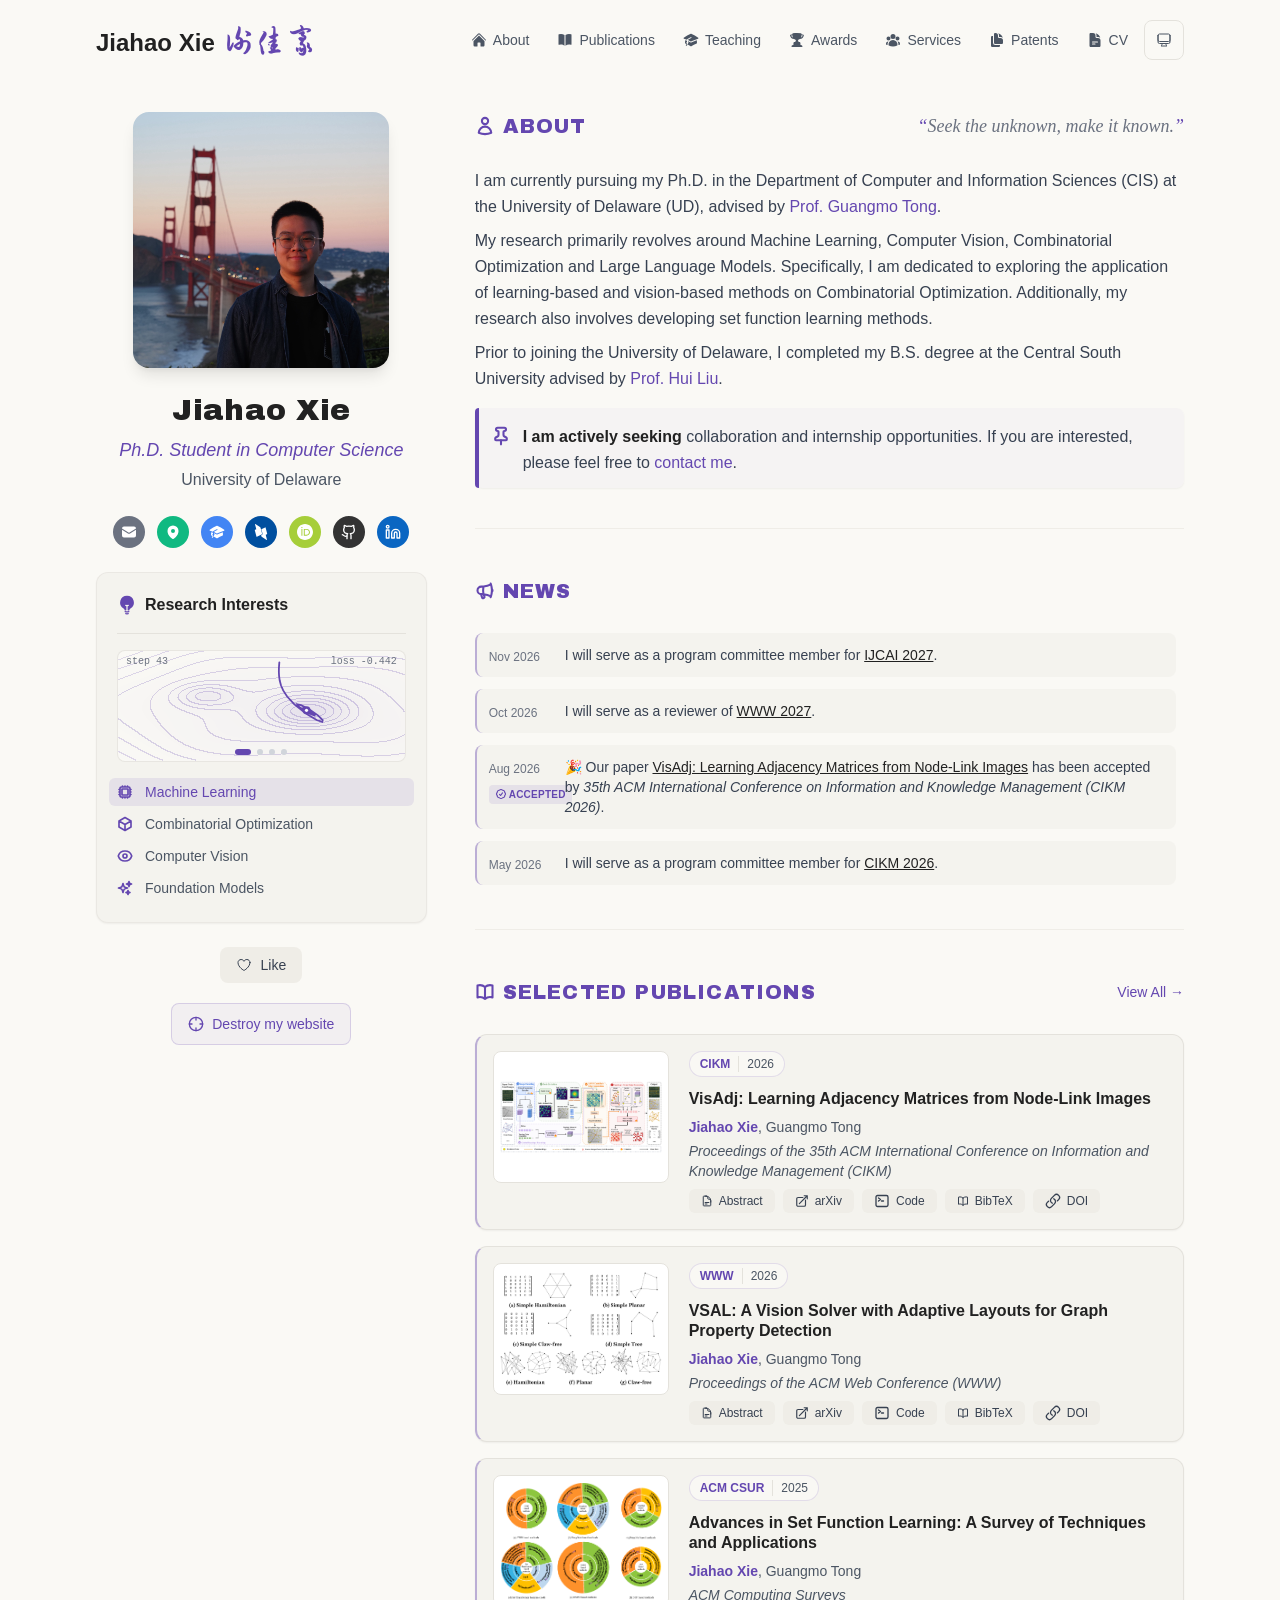
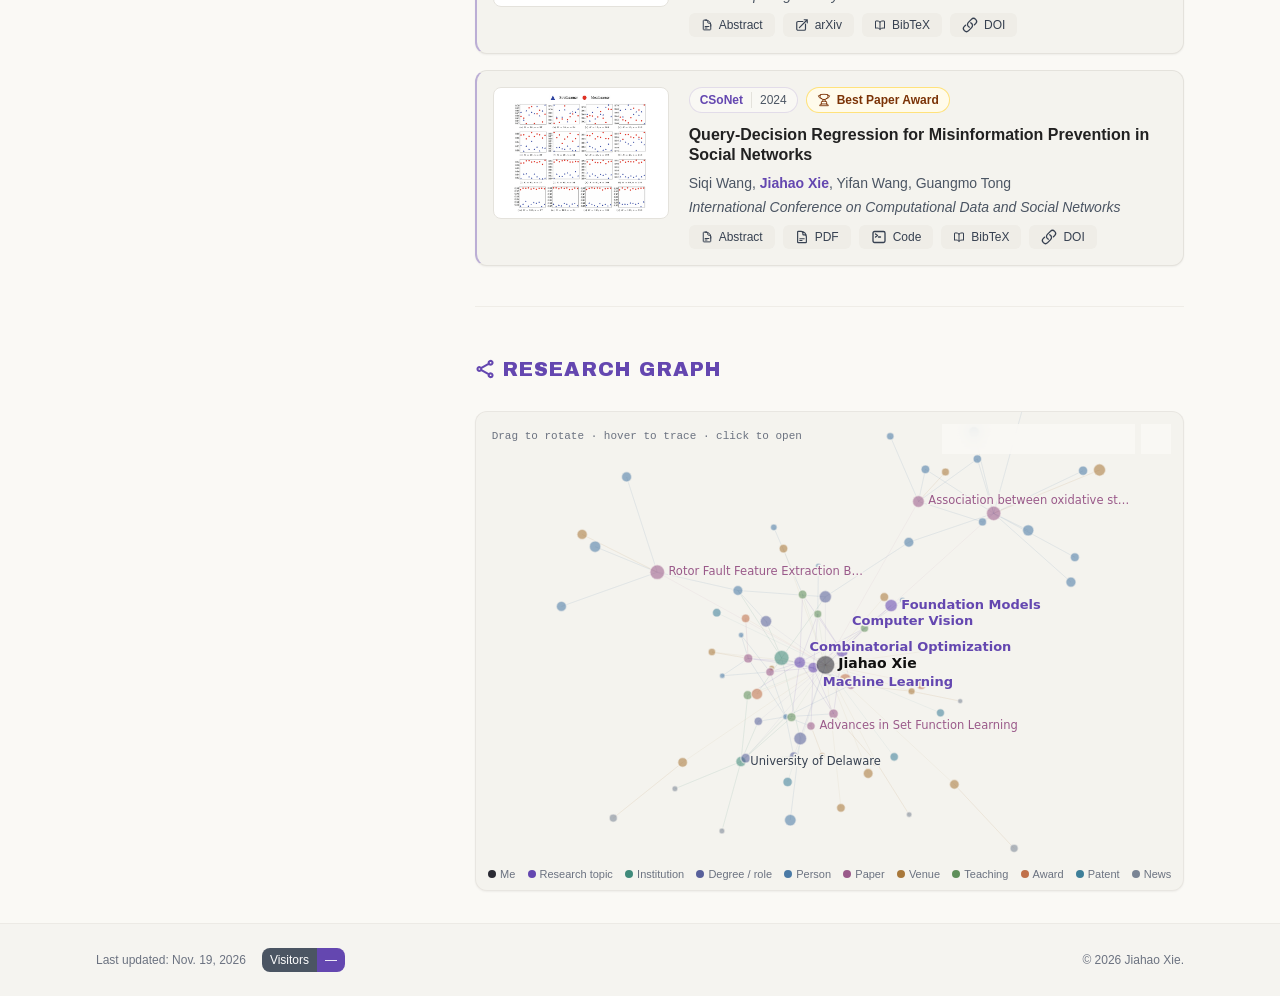
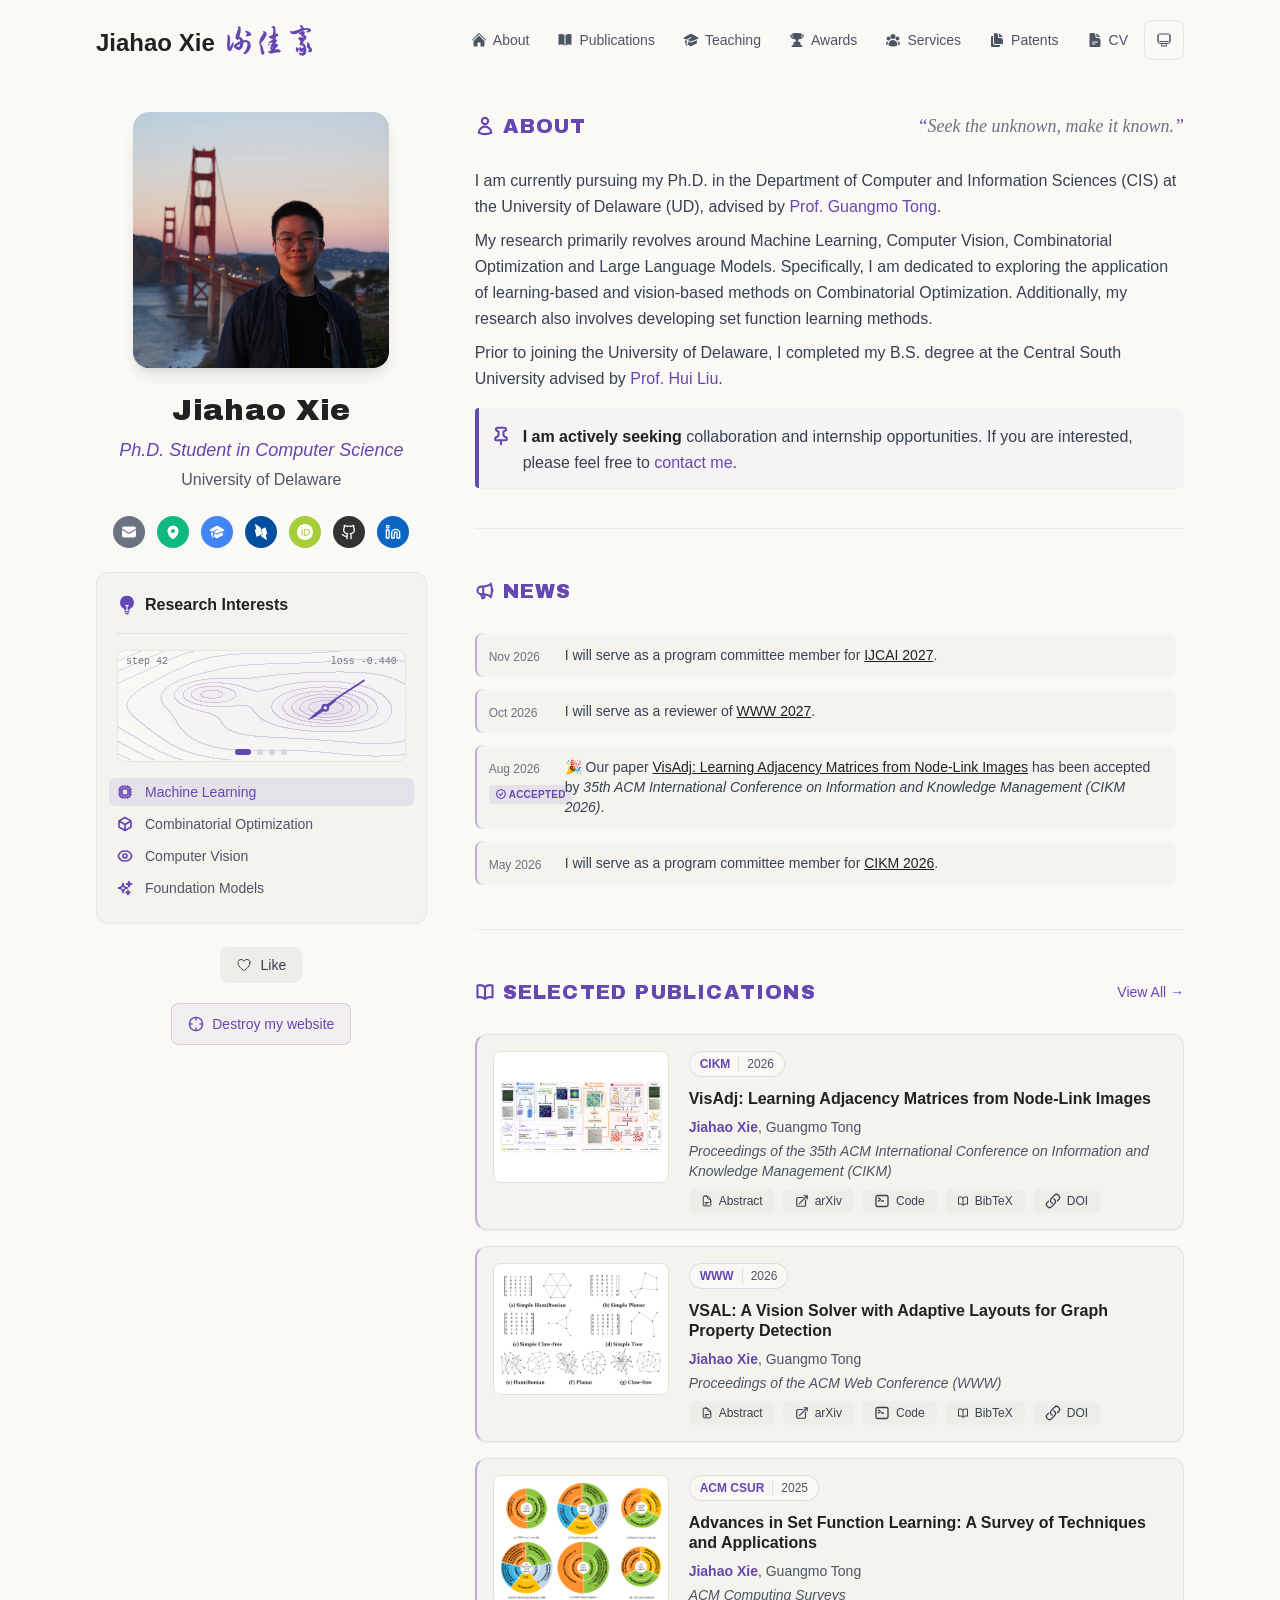
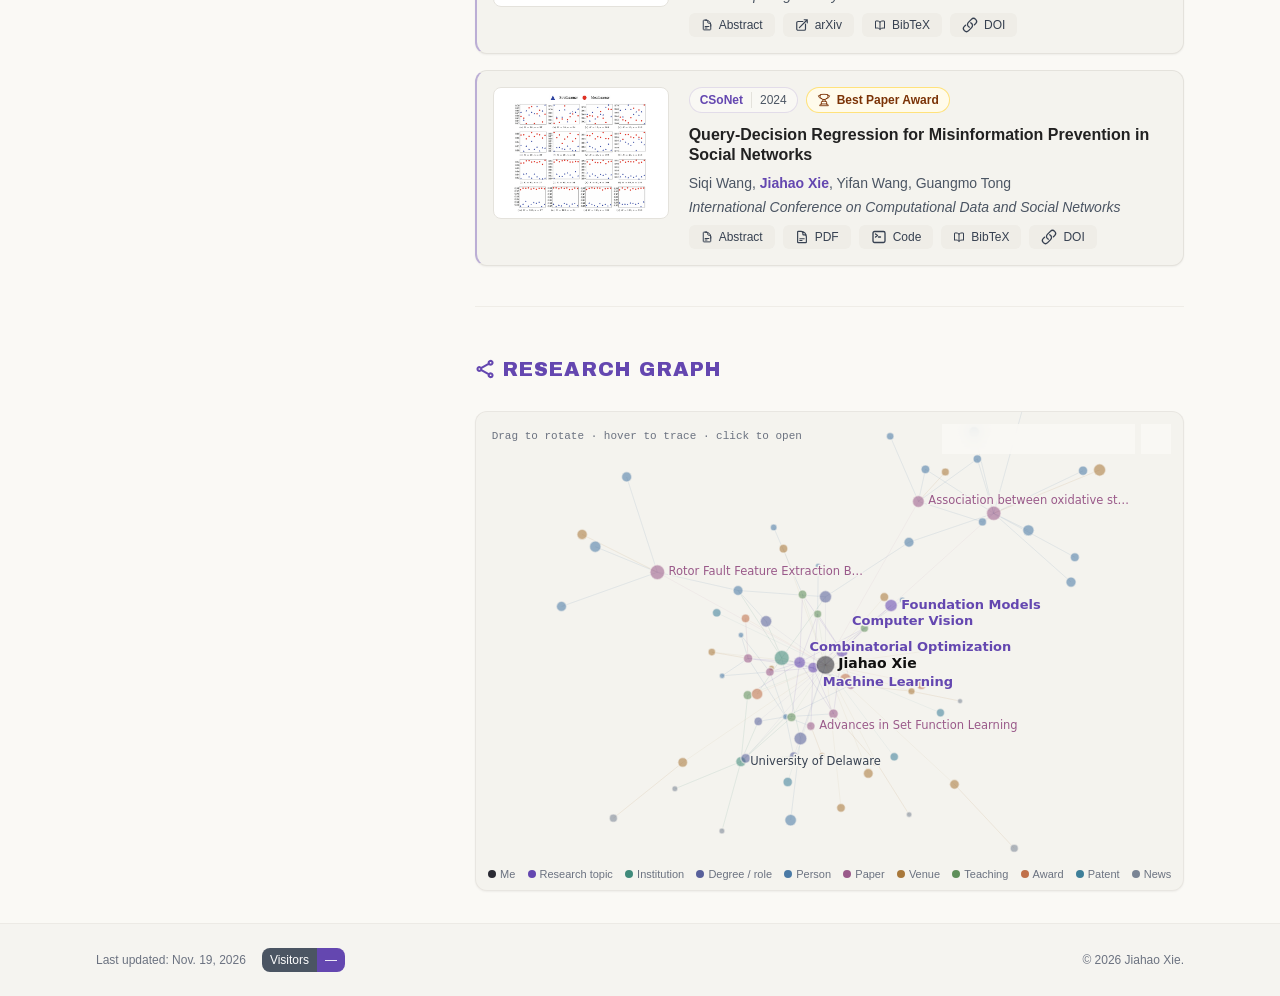
